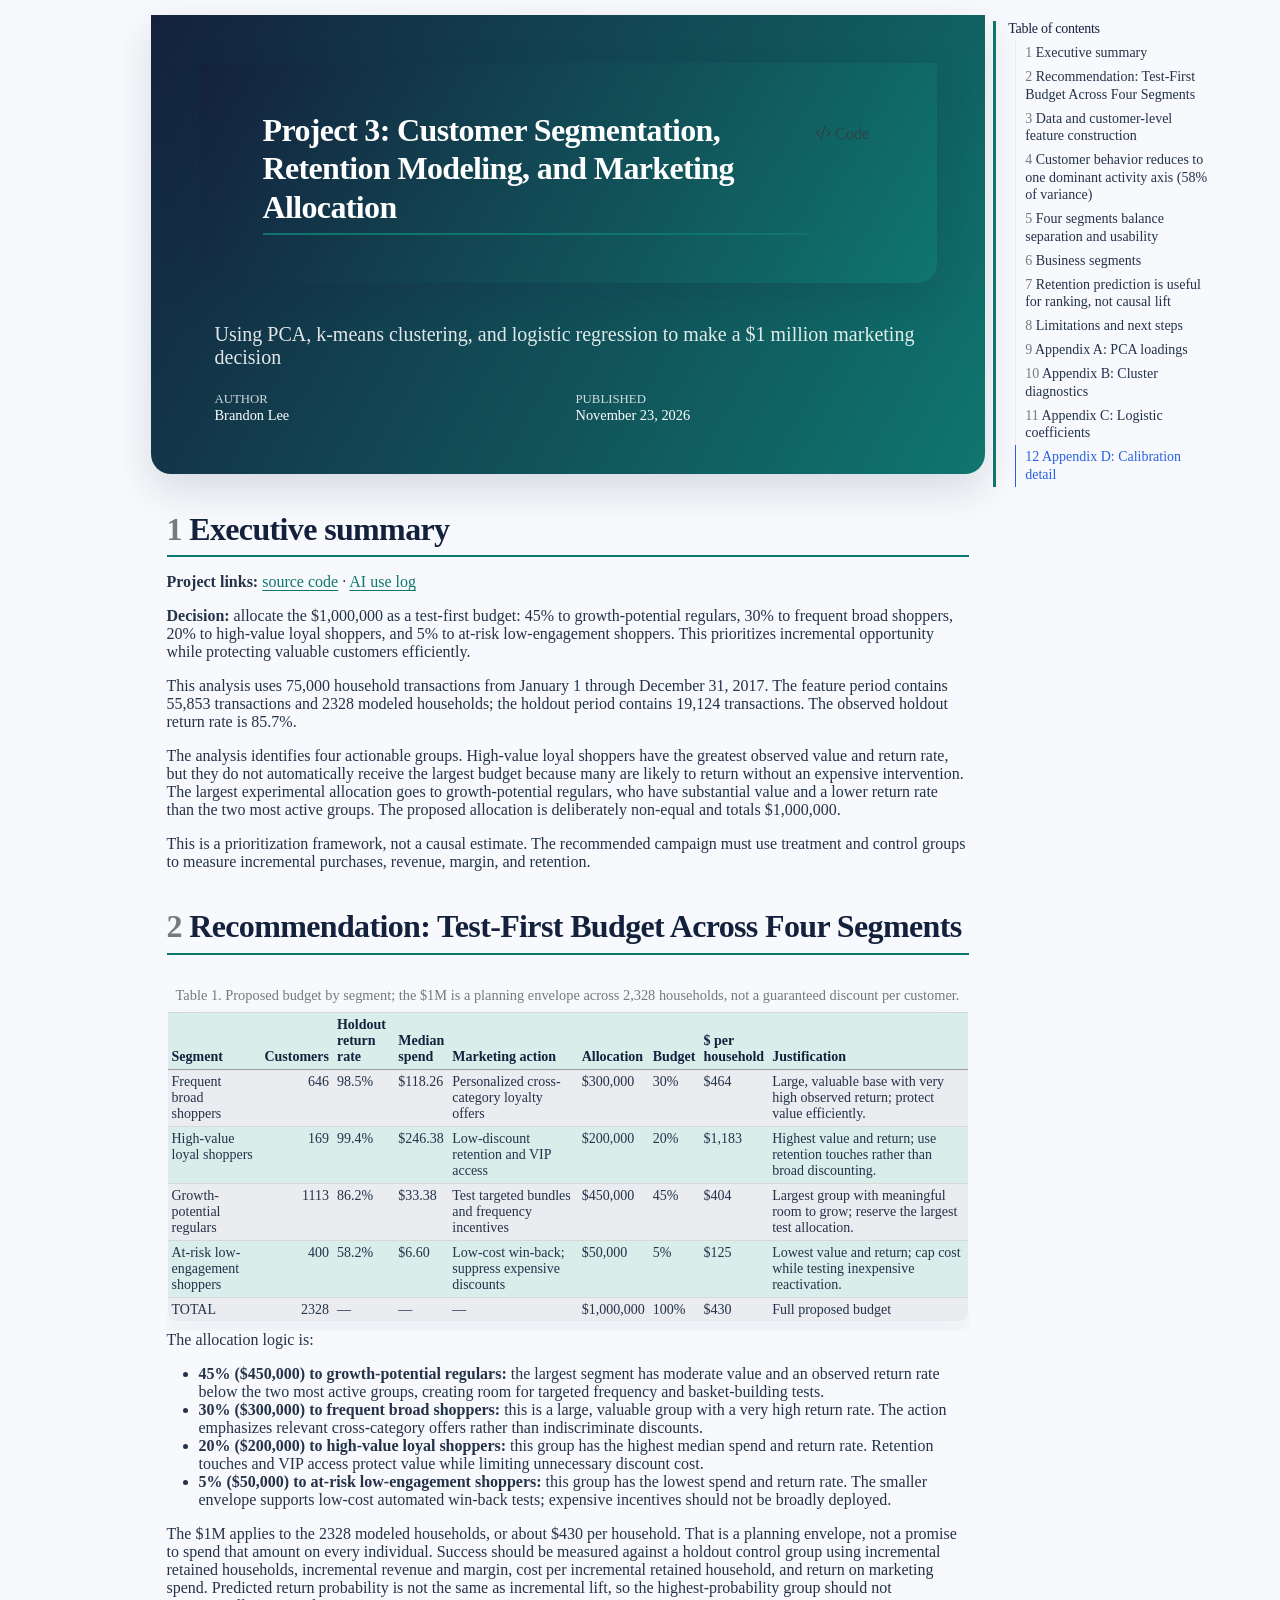
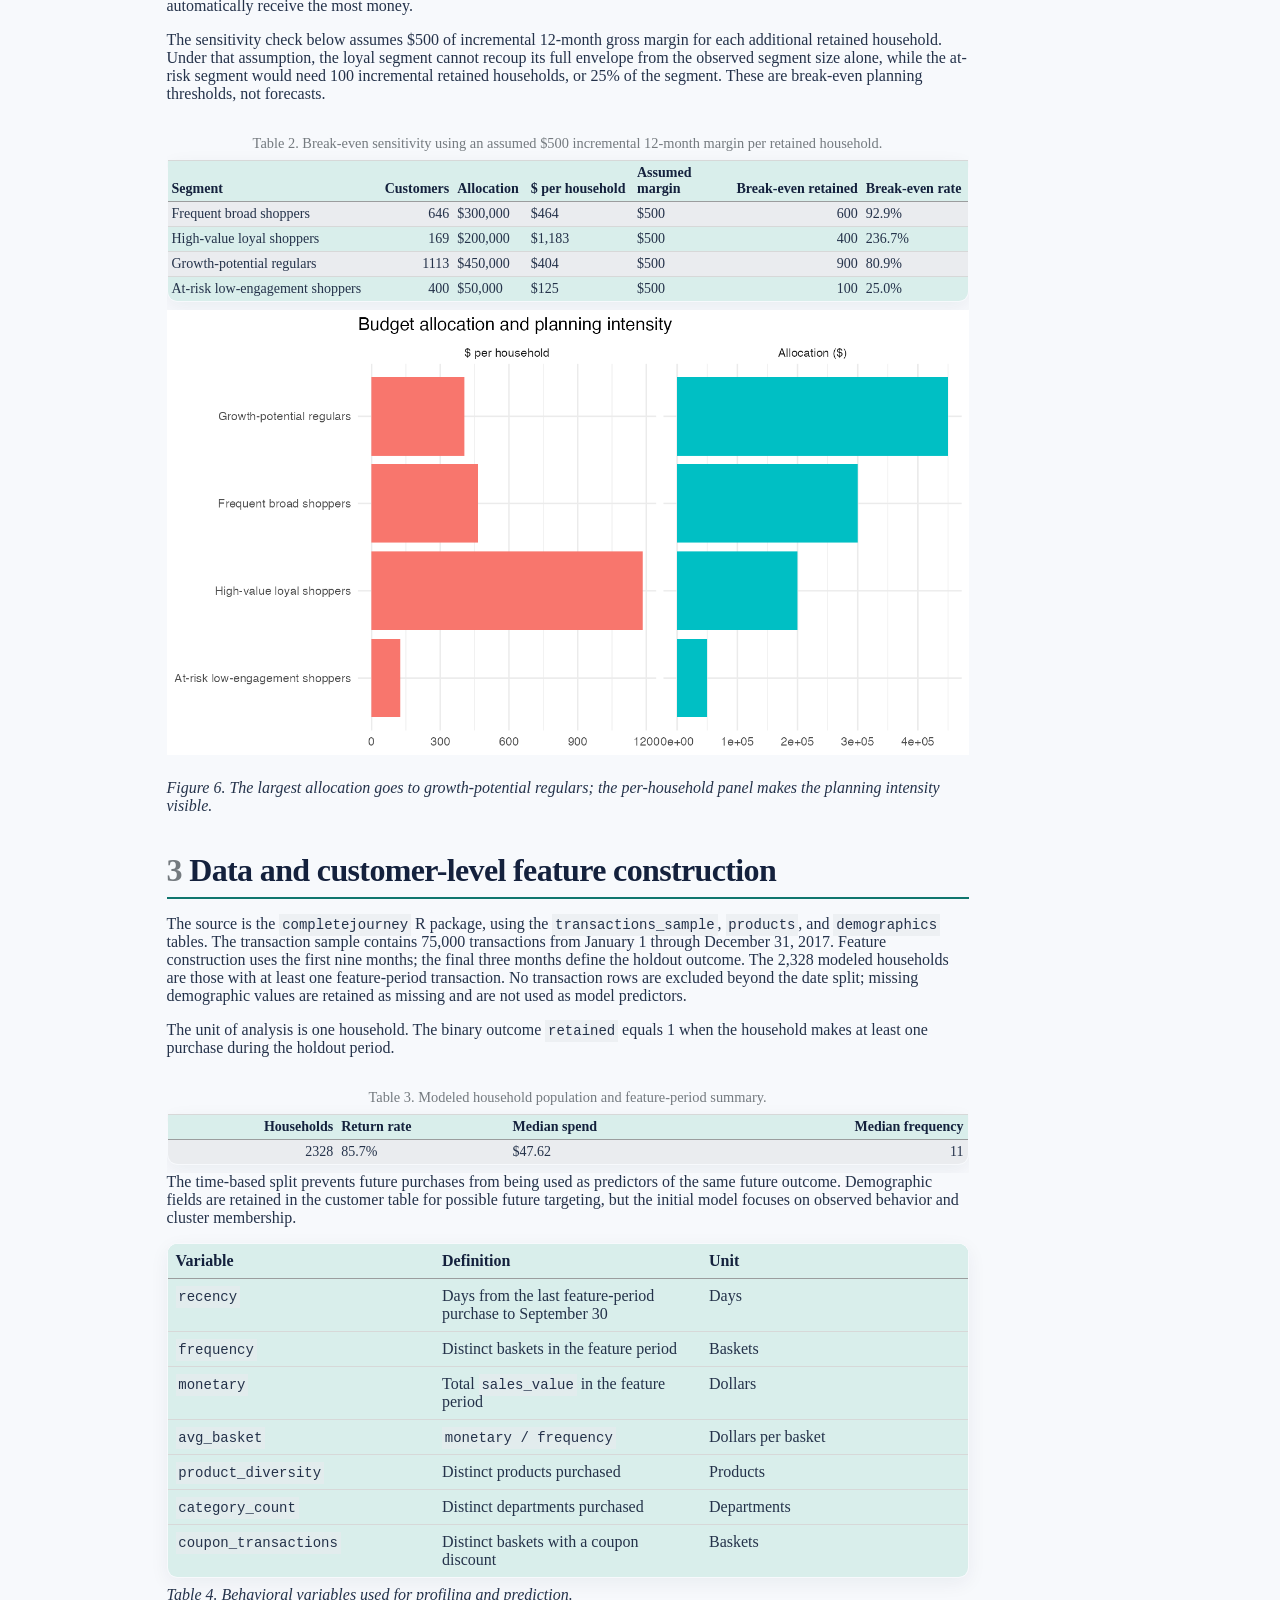
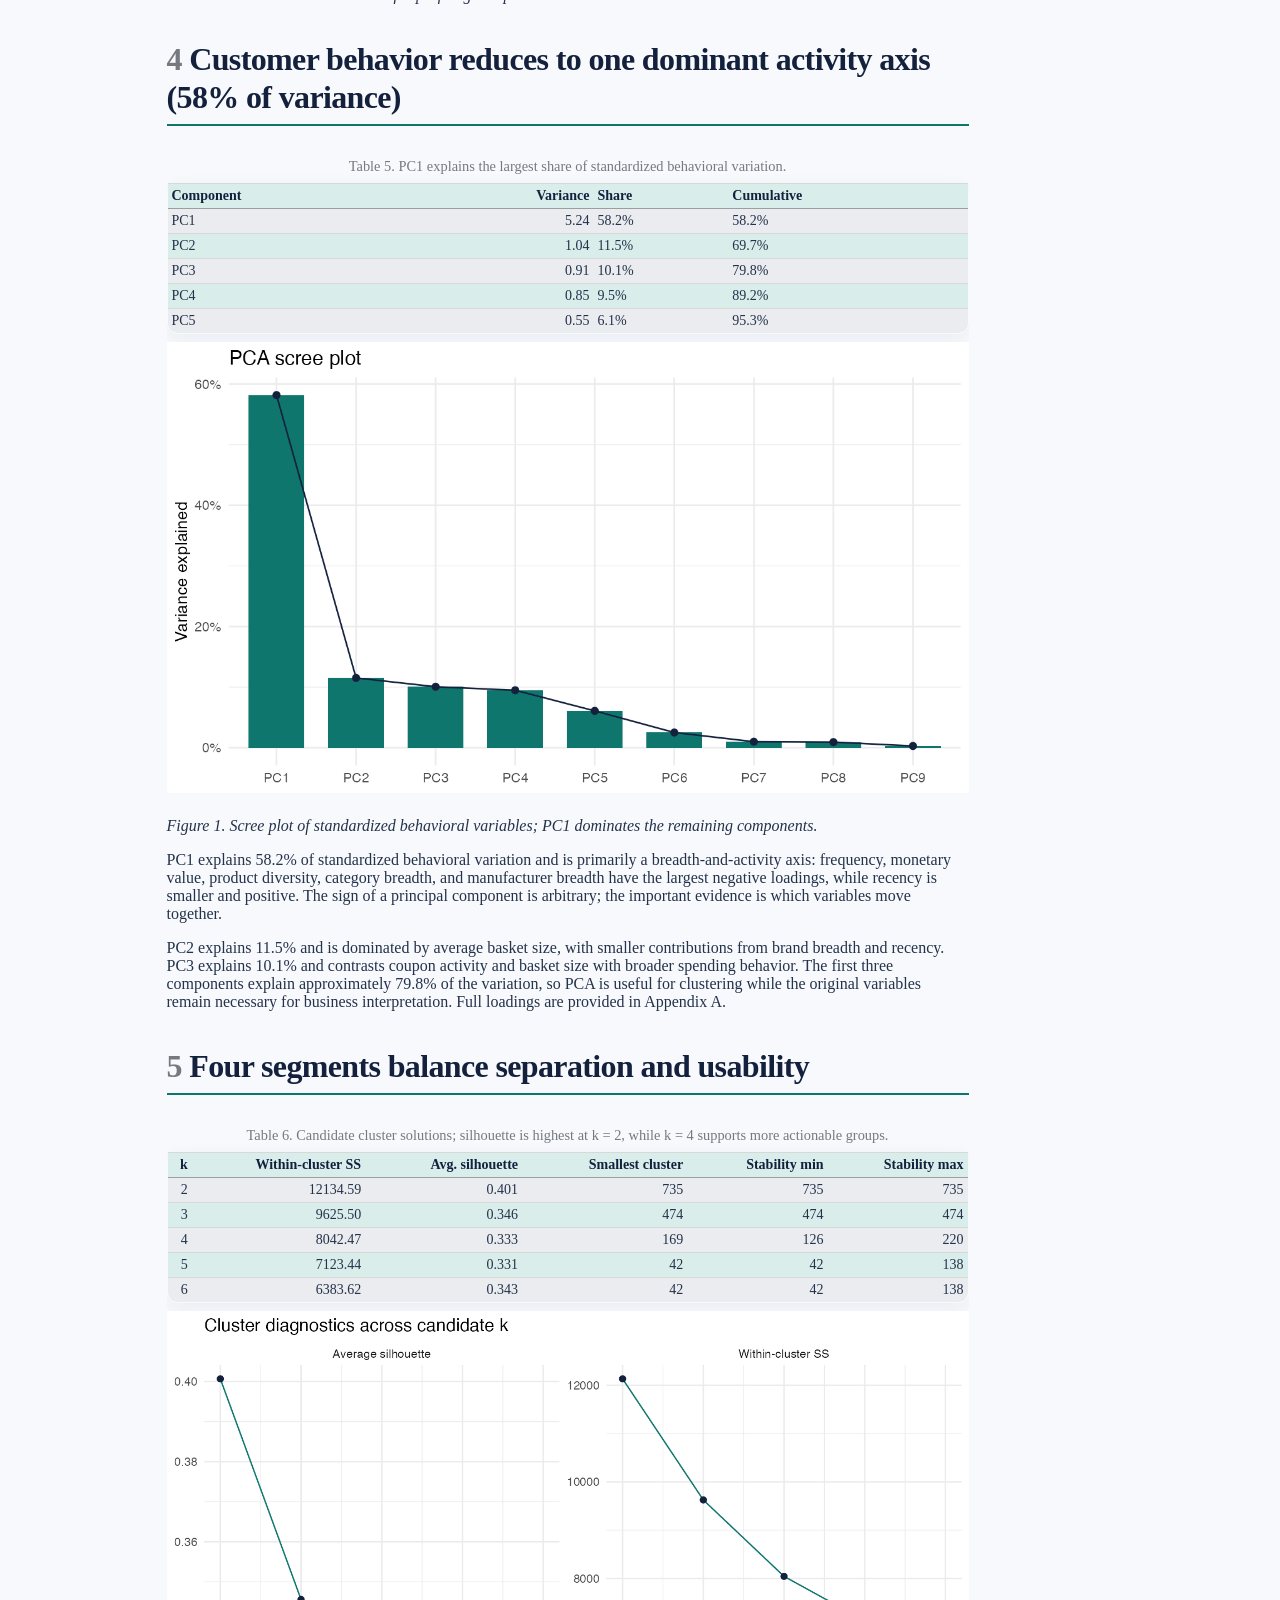
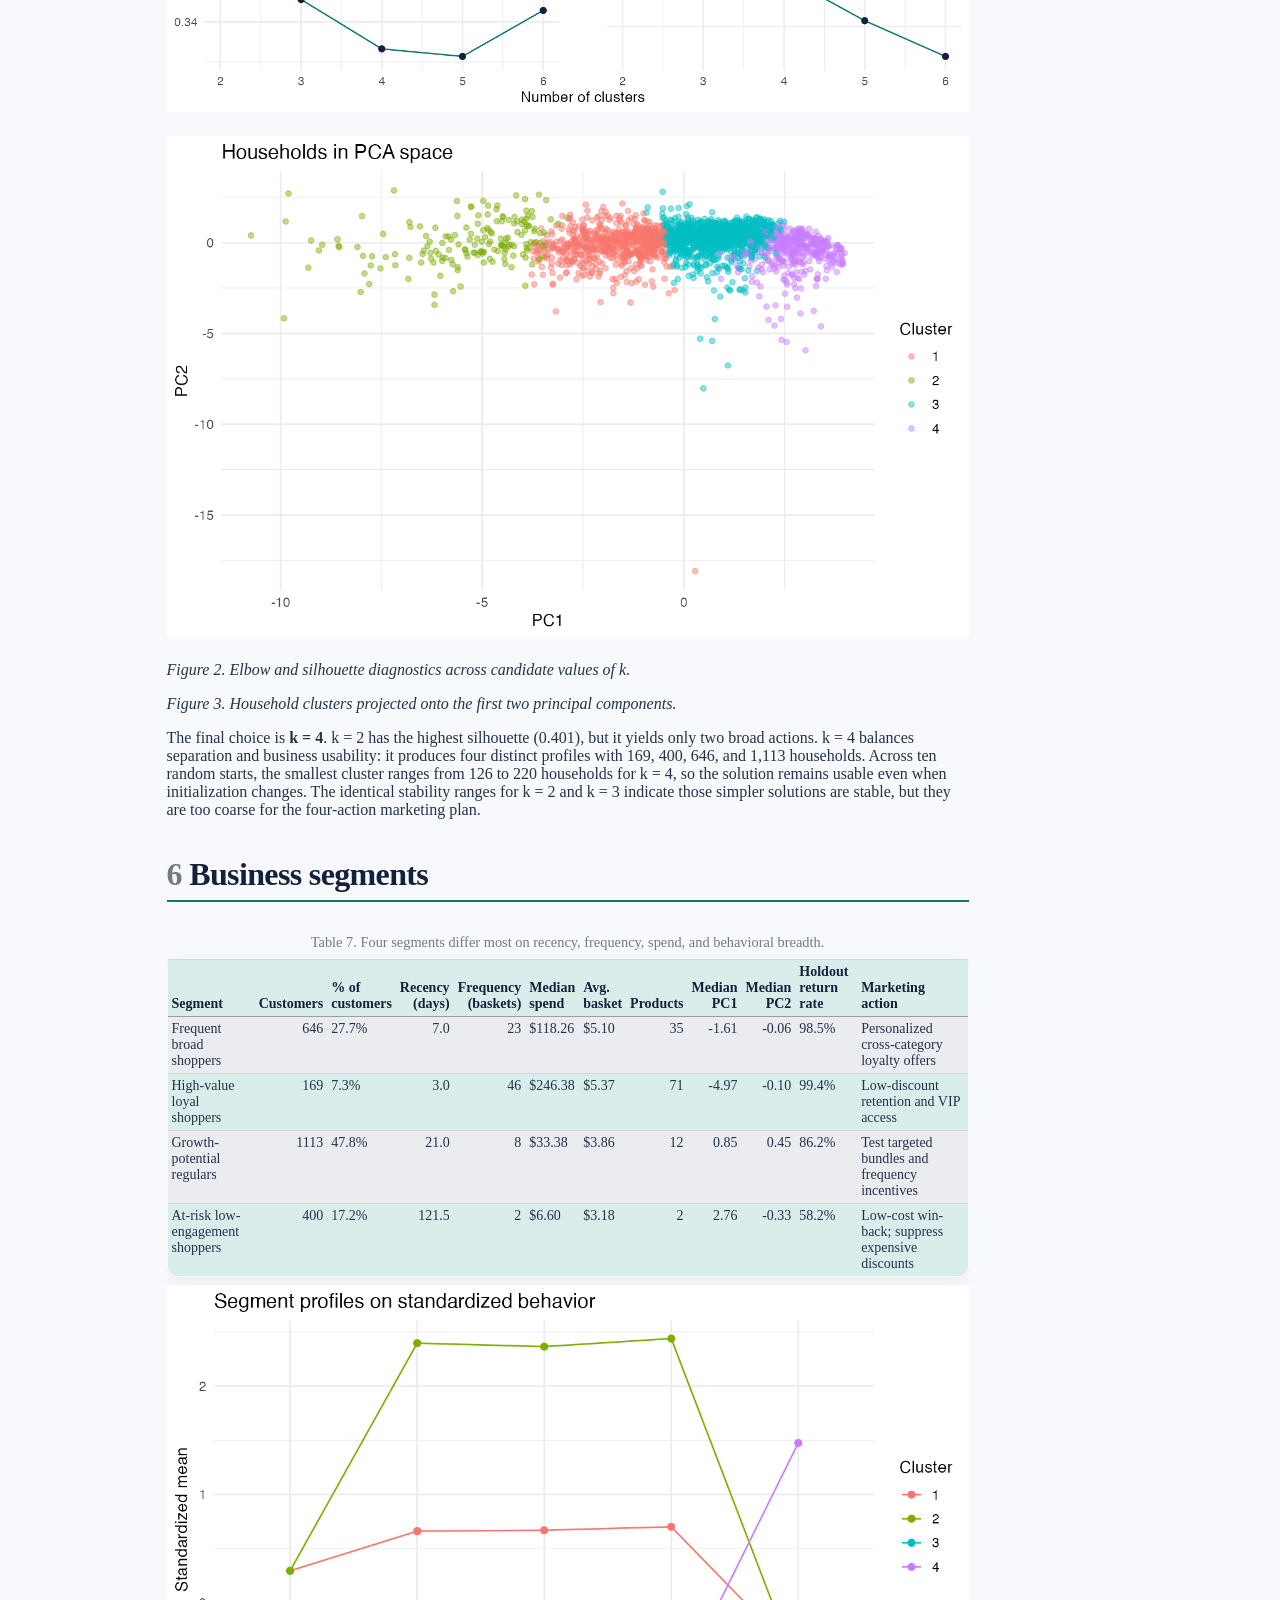
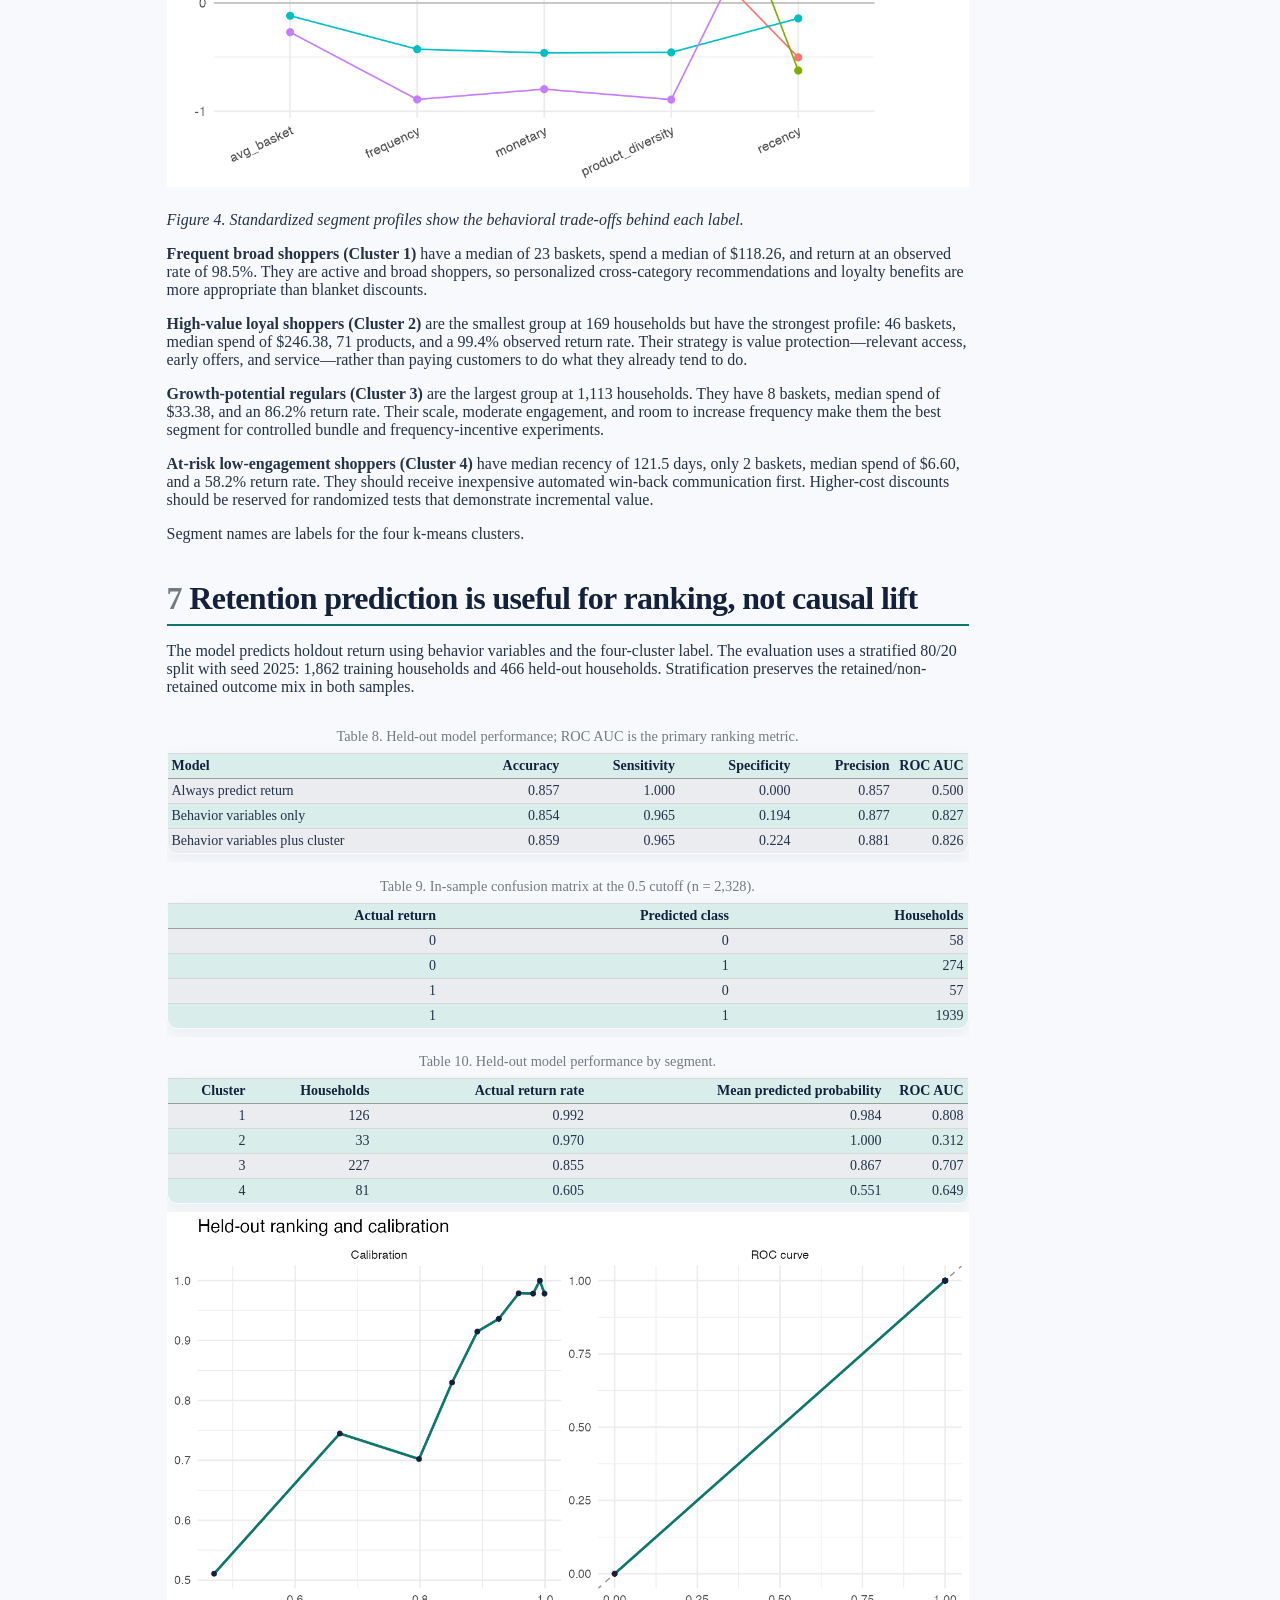
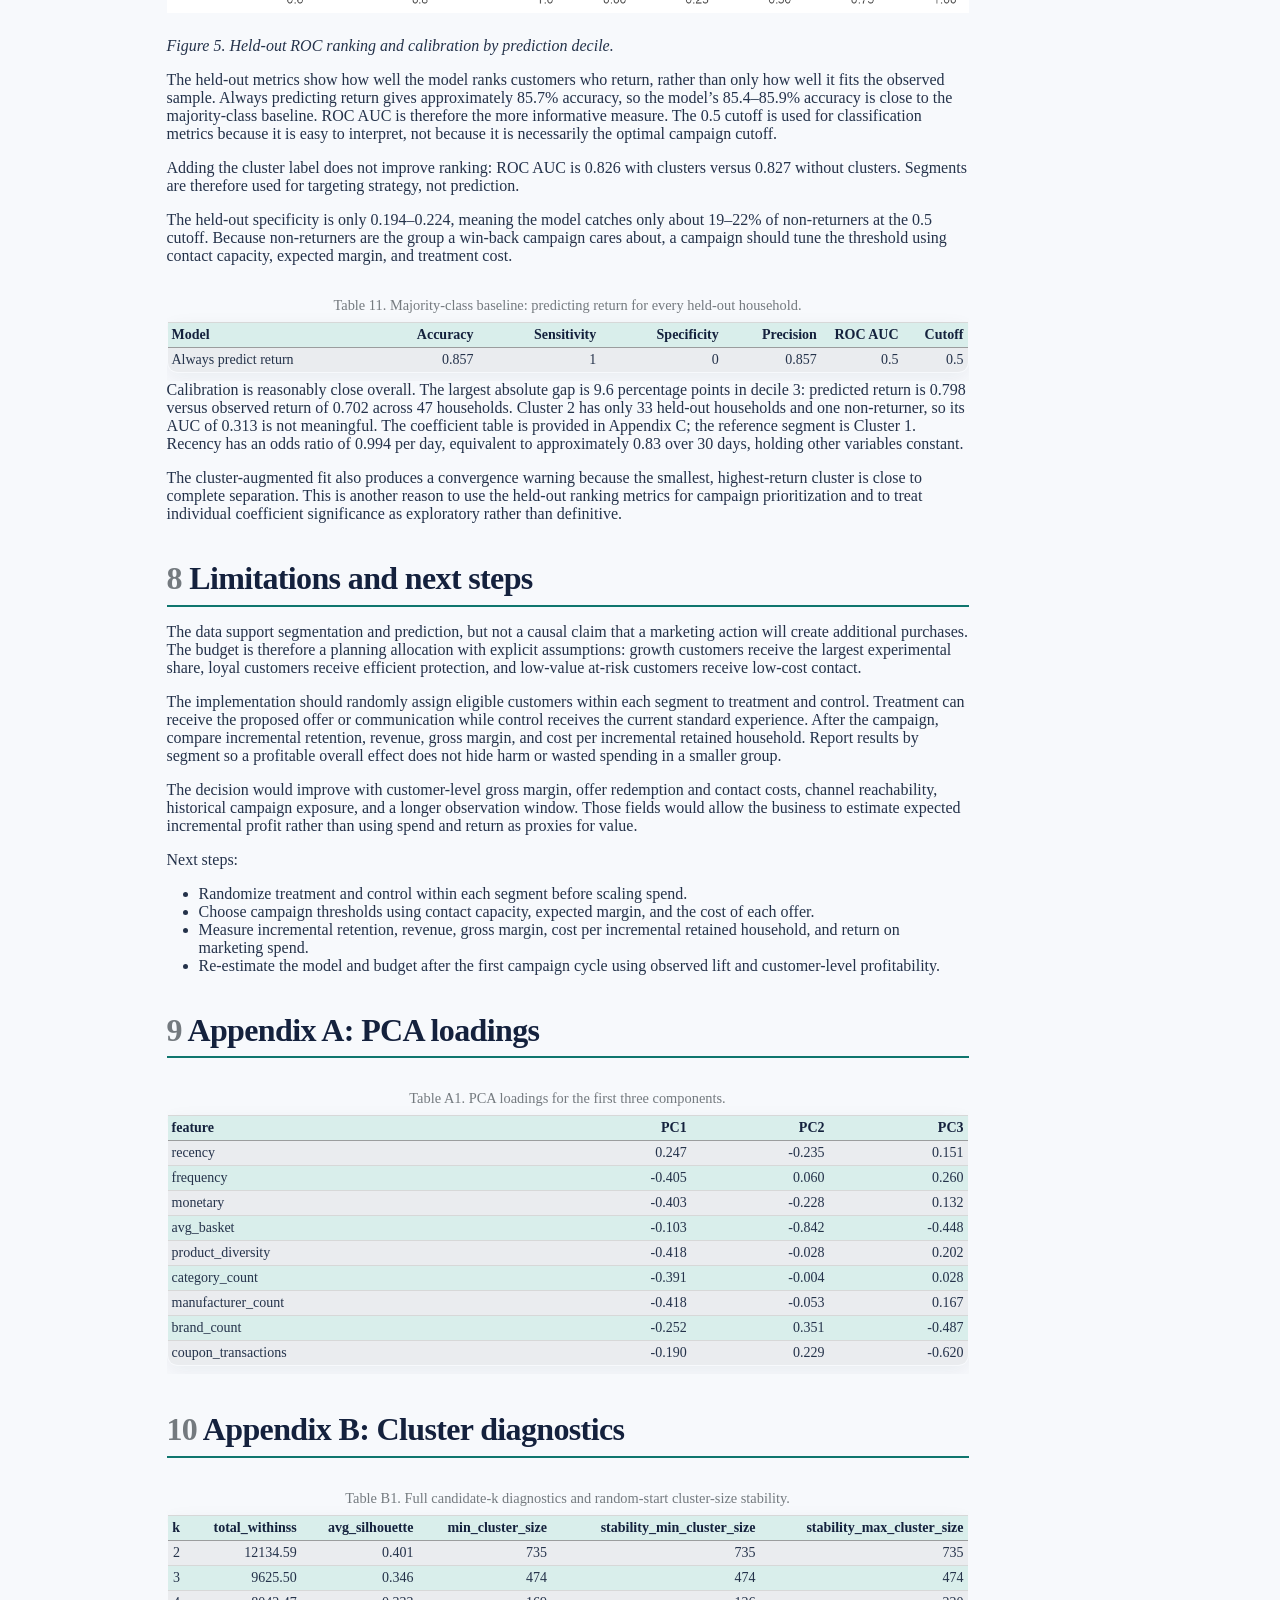
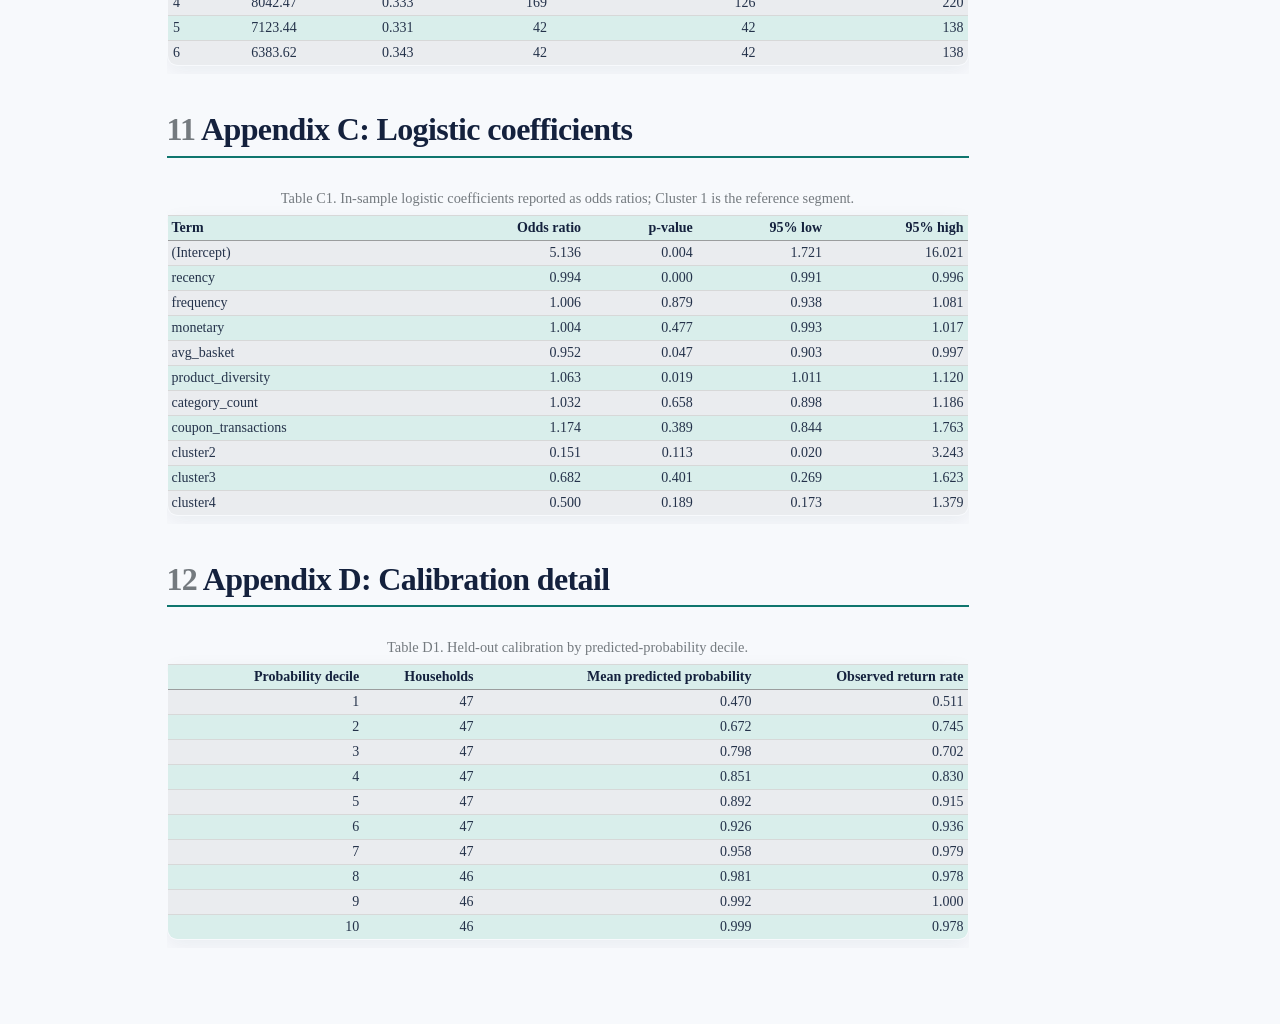
==== docs/index.html @ d33b6d5a "Strengthen report evidence and presentation" ====
<!DOCTYPE html>
<html xmlns="http://www.w3.org/1999/xhtml" lang="en" xml:lang="en"><head>

<meta charset="utf-8">
<meta name="generator" content="quarto-1.10.18">

<meta name="viewport" content="width=device-width, initial-scale=1.0, user-scalable=yes">

<meta name="author" content="Brandon Lee">
<meta name="dcterms.date" content="2026-11-23">

<title>Project 3: Customer Segmentation, Retention Modeling, and Marketing Allocation</title>
<style>

span.smallcaps{font-variant: small-caps;}
div.columns{display: flex; gap: 1.5em;}
div.column{flex: auto;}
@media screen {
div.columns{gap: min(4vw, 1.5em);}
div.column{overflow-x: auto;}
}
div.hanging-indent{margin-left: 1.5em; text-indent: -1.5em;}
ul.task-list{list-style: none;}
ul.task-list li input[type="checkbox"] {
width: 0.8em;
margin: 0 0.8em 0.2em -1em;  vertical-align: middle;
}

html { -webkit-text-size-adjust: 100%; }
pre > code.sourceCode { white-space: pre; position: relative; }
pre > code.sourceCode > span { display: inline-block; line-height: 1.25; }
pre > code.sourceCode > span:empty { height: 1.2em; }
.sourceCode { overflow: visible; }
code.sourceCode > span { color: inherit; text-decoration: inherit; }
div.sourceCode { margin: 1em 0; }
pre.sourceCode { margin: 0; }
@media screen {
div.sourceCode { overflow: auto; }
}
@media print {
pre > code.sourceCode { white-space: pre-wrap; }
pre > code.sourceCode > span { text-indent: -5em; padding-left: 5em; }
}
pre.numberSource code
{ counter-reset: source-line 0; }
pre.numberSource code > span
{ position: relative; left: -4em; counter-increment: source-line; }
pre.numberSource code > span > a:first-child::before
{ content: counter(source-line);
position: relative; left: -1em; text-align: right; vertical-align: baseline;
border: none; display: inline-block;
-webkit-touch-callout: none; -webkit-user-select: none;
-khtml-user-select: none; -moz-user-select: none;
-ms-user-select: none; user-select: none;
padding: 0 4px; width: 4em;
}
pre.numberSource { margin-left: 3em; padding-left: 4px; }
div.sourceCode
{ }
@media screen {
pre > code.sourceCode > span > a:first-child::before { text-decoration: underline; }
}
</style>


<script>/*!
 * clipboard.js v2.0.11
 * https://clipboardjs.com/
 *
 * Licensed MIT © Zeno Rocha
 */
!function(t,e){"object"==typeof exports&&"object"==typeof module?module.exports=e():"function"==typeof define&&define.amd?define([],e):"object"==typeof exports?exports.ClipboardJS=e():t.ClipboardJS=e()}(this,function(){return n={686:function(t,e,n){"use strict";n.d(e,{default:function(){return b}});var e=n(279),i=n.n(e),e=n(370),u=n.n(e),e=n(817),r=n.n(e);function c(t){try{return document.execCommand(t)}catch(t){return}}var a=function(t){t=r()(t);return c("cut"),t};function o(t,e){var n,o,t=(n=t,o="rtl"===document.documentElement.getAttribute("dir"),(t=document.createElement("textarea")).style.fontSize="12pt",t.style.border="0",t.style.padding="0",t.style.margin="0",t.style.position="absolute",t.style[o?"right":"left"]="-9999px",o=window.pageYOffset||document.documentElement.scrollTop,t.style.top="".concat(o,"px"),t.setAttribute("readonly",""),t.value=n,t);return e.container.appendChild(t),e=r()(t),c("copy"),t.remove(),e}var f=function(t){var e=1<arguments.length&&void 0!==arguments[1]?arguments[1]:{container:document.body},n="";return"string"==typeof t?n=o(t,e):t instanceof HTMLInputElement&&!["text","search","url","tel","password"].includes(null==t?void 0:t.type)?n=o(t.value,e):(n=r()(t),c("copy")),n};function l(t){return(l="function"==typeof Symbol&&"symbol"==typeof Symbol.iterator?function(t){return typeof t}:function(t){return t&&"function"==typeof Symbol&&t.constructor===Symbol&&t!==Symbol.prototype?"symbol":typeof t})(t)}var s=function(){var t=0<arguments.length&&void 0!==arguments[0]?arguments[0]:{},e=t.action,n=void 0===e?"copy":e,o=t.container,e=t.target,t=t.text;if("copy"!==n&&"cut"!==n)throw new Error('Invalid "action" value, use either "copy" or "cut"');if(void 0!==e){if(!e||"object"!==l(e)||1!==e.nodeType)throw new Error('Invalid "target" value, use a valid Element');if("copy"===n&&e.hasAttribute("disabled"))throw new Error('Invalid "target" attribute. Please use "readonly" instead of "disabled" attribute');if("cut"===n&&(e.hasAttribute("readonly")||e.hasAttribute("disabled")))throw new Error('Invalid "target" attribute. You can\'t cut text from elements with "readonly" or "disabled" attributes')}return t?f(t,{container:o}):e?"cut"===n?a(e):f(e,{container:o}):void 0};function p(t){return(p="function"==typeof Symbol&&"symbol"==typeof Symbol.iterator?function(t){return typeof t}:function(t){return t&&"function"==typeof Symbol&&t.constructor===Symbol&&t!==Symbol.prototype?"symbol":typeof t})(t)}function d(t,e){for(var n=0;n<e.length;n++){var o=e[n];o.enumerable=o.enumerable||!1,o.configurable=!0,"value"in o&&(o.writable=!0),Object.defineProperty(t,o.key,o)}}function y(t,e){return(y=Object.setPrototypeOf||function(t,e){return t.__proto__=e,t})(t,e)}function h(n){var o=function(){if("undefined"==typeof Reflect||!Reflect.construct)return!1;if(Reflect.construct.sham)return!1;if("function"==typeof Proxy)return!0;try{return Date.prototype.toString.call(Reflect.construct(Date,[],function(){})),!0}catch(t){return!1}}();return function(){var t,e=v(n);return t=o?(t=v(this).constructor,Reflect.construct(e,arguments,t)):e.apply(this,arguments),e=this,!(t=t)||"object"!==p(t)&&"function"!=typeof t?function(t){if(void 0!==t)return t;throw new ReferenceError("this hasn't been initialised - super() hasn't been called")}(e):t}}function v(t){return(v=Object.setPrototypeOf?Object.getPrototypeOf:function(t){return t.__proto__||Object.getPrototypeOf(t)})(t)}function m(t,e){t="data-clipboard-".concat(t);if(e.hasAttribute(t))return e.getAttribute(t)}var b=function(){!function(t,e){if("function"!=typeof e&&null!==e)throw new TypeError("Super expression must either be null or a function");t.prototype=Object.create(e&&e.prototype,{constructor:{value:t,writable:!0,configurable:!0}}),e&&y(t,e)}(r,i());var t,e,n,o=h(r);function r(t,e){var n;return function(t){if(!(t instanceof r))throw new TypeError("Cannot call a class as a function")}(this),(n=o.call(this)).resolveOptions(e),n.listenClick(t),n}return t=r,n=[{key:"copy",value:function(t){var e=1<arguments.length&&void 0!==arguments[1]?arguments[1]:{container:document.body};return f(t,e)}},{key:"cut",value:function(t){return a(t)}},{key:"isSupported",value:function(){var t=0<arguments.length&&void 0!==arguments[0]?arguments[0]:["copy","cut"],t="string"==typeof t?[t]:t,e=!!document.queryCommandSupported;return t.forEach(function(t){e=e&&!!document.queryCommandSupported(t)}),e}}],(e=[{key:"resolveOptions",value:function(){var t=0<arguments.length&&void 0!==arguments[0]?arguments[0]:{};this.action="function"==typeof t.action?t.action:this.defaultAction,this.target="function"==typeof t.target?t.target:this.defaultTarget,this.text="function"==typeof t.text?t.text:this.defaultText,this.container="object"===p(t.container)?t.container:document.body}},{key:"listenClick",value:function(t){var e=this;this.listener=u()(t,"click",function(t){return e.onClick(t)})}},{key:"onClick",value:function(t){var e=t.delegateTarget||t.currentTarget,n=this.action(e)||"copy",t=s({action:n,container:this.container,target:this.target(e),text:this.text(e)});this.emit(t?"success":"error",{action:n,text:t,trigger:e,clearSelection:function(){e&&e.focus(),window.getSelection().removeAllRanges()}})}},{key:"defaultAction",value:function(t){return m("action",t)}},{key:"defaultTarget",value:function(t){t=m("target",t);if(t)return document.querySelector(t)}},{key:"defaultText",value:function(t){return m("text",t)}},{key:"destroy",value:function(){this.listener.destroy()}}])&&d(t.prototype,e),n&&d(t,n),r}()},828:function(t){var e;"undefined"==typeof Element||Element.prototype.matches||((e=Element.prototype).matches=e.matchesSelector||e.mozMatchesSelector||e.msMatchesSelector||e.oMatchesSelector||e.webkitMatchesSelector),t.exports=function(t,e){for(;t&&9!==t.nodeType;){if("function"==typeof t.matches&&t.matches(e))return t;t=t.parentNode}}},438:function(t,e,n){var u=n(828);function i(t,e,n,o,r){var i=function(e,n,t,o){return function(t){t.delegateTarget=u(t.target,n),t.delegateTarget&&o.call(e,t)}}.apply(this,arguments);return t.addEventListener(n,i,r),{destroy:function(){t.removeEventListener(n,i,r)}}}t.exports=function(t,e,n,o,r){return"function"==typeof t.addEventListener?i.apply(null,arguments):"function"==typeof n?i.bind(null,document).apply(null,arguments):("string"==typeof t&&(t=document.querySelectorAll(t)),Array.prototype.map.call(t,function(t){return i(t,e,n,o,r)}))}},879:function(t,n){n.node=function(t){return void 0!==t&&t instanceof HTMLElement&&1===t.nodeType},n.nodeList=function(t){var e=Object.prototype.toString.call(t);return void 0!==t&&("[object NodeList]"===e||"[object HTMLCollection]"===e)&&"length"in t&&(0===t.length||n.node(t[0]))},n.string=function(t){return"string"==typeof t||t instanceof String},n.fn=function(t){return"[object Function]"===Object.prototype.toString.call(t)}},370:function(t,e,n){var f=n(879),l=n(438);t.exports=function(t,e,n){if(!t&&!e&&!n)throw new Error("Missing required arguments");if(!f.string(e))throw new TypeError("Second argument must be a String");if(!f.fn(n))throw new TypeError("Third argument must be a Function");if(f.node(t))return c=e,a=n,(u=t).addEventListener(c,a),{destroy:function(){u.removeEventListener(c,a)}};if(f.nodeList(t))return o=t,r=e,i=n,Array.prototype.forEach.call(o,function(t){t.addEventListener(r,i)}),{destroy:function(){Array.prototype.forEach.call(o,function(t){t.removeEventListener(r,i)})}};if(f.string(t))return t=t,e=e,n=n,l(document.body,t,e,n);throw new TypeError("First argument must be a String, HTMLElement, HTMLCollection, or NodeList");var o,r,i,u,c,a}},817:function(t){t.exports=function(t){var e,n="SELECT"===t.nodeName?(t.focus(),t.value):"INPUT"===t.nodeName||"TEXTAREA"===t.nodeName?((e=t.hasAttribute("readonly"))||t.setAttribute("readonly",""),t.select(),t.setSelectionRange(0,t.value.length),e||t.removeAttribute("readonly"),t.value):(t.hasAttribute("contenteditable")&&t.focus(),n=window.getSelection(),(e=document.createRange()).selectNodeContents(t),n.removeAllRanges(),n.addRange(e),n.toString());return n}},279:function(t){function e(){}e.prototype={on:function(t,e,n){var o=this.e||(this.e={});return(o[t]||(o[t]=[])).push({fn:e,ctx:n}),this},once:function(t,e,n){var o=this;function r(){o.off(t,r),e.apply(n,arguments)}return r._=e,this.on(t,r,n)},emit:function(t){for(var e=[].slice.call(arguments,1),n=((this.e||(this.e={}))[t]||[]).slice(),o=0,r=n.length;o<r;o++)n[o].fn.apply(n[o].ctx,e);return this},off:function(t,e){var n=this.e||(this.e={}),o=n[t],r=[];if(o&&e)for(var i=0,u=o.length;i<u;i++)o[i].fn!==e&&o[i].fn._!==e&&r.push(o[i]);return r.length?n[t]=r:delete n[t],this}},t.exports=e,t.exports.TinyEmitter=e}},r={},o.n=function(t){var e=t&&t.__esModule?function(){return t.default}:function(){return t};return o.d(e,{a:e}),e},o.d=function(t,e){for(var n in e)o.o(e,n)&&!o.o(t,n)&&Object.defineProperty(t,n,{enumerable:!0,get:e[n]})},o.o=function(t,e){return Object.prototype.hasOwnProperty.call(t,e)},o(686).default;function o(t){if(r[t])return r[t].exports;var e=r[t]={exports:{}};return n[t](e,e.exports,o),e.exports}var n,r});</script>
<script src="[data-uri]" type="module"></script>
<script src="[data-uri]" type="module"></script>
<script>/**
 * @popperjs/core v2.11.7 - MIT License
 */

!function(e,t){"object"==typeof exports&&"undefined"!=typeof module?t(exports):"function"==typeof define&&define.amd?define(["exports"],t):t((e="undefined"!=typeof globalThis?globalThis:e||self).Popper={})}(this,(function(e){"use strict";function t(e){if(null==e)return window;if("[object Window]"!==e.toString()){var t=e.ownerDocument;return t&&t.defaultView||window}return e}function n(e){return e instanceof t(e).Element||e instanceof Element}function r(e){return e instanceof t(e).HTMLElement||e instanceof HTMLElement}function o(e){return"undefined"!=typeof ShadowRoot&&(e instanceof t(e).ShadowRoot||e instanceof ShadowRoot)}var i=Math.max,a=Math.min,s=Math.round;function f(){var e=navigator.userAgentData;return null!=e&&e.brands&&Array.isArray(e.brands)?e.brands.map((function(e){return e.brand+"/"+e.version})).join(" "):navigator.userAgent}function c(){return!/^((?!chrome|android).)*safari/i.test(f())}function p(e,o,i){void 0===o&&(o=!1),void 0===i&&(i=!1);var a=e.getBoundingClientRect(),f=1,p=1;o&&r(e)&&(f=e.offsetWidth>0&&s(a.width)/e.offsetWidth||1,p=e.offsetHeight>0&&s(a.height)/e.offsetHeight||1);var u=(n(e)?t(e):window).visualViewport,l=!c()&&i,d=(a.left+(l&&u?u.offsetLeft:0))/f,h=(a.top+(l&&u?u.offsetTop:0))/p,m=a.width/f,v=a.height/p;return{width:m,height:v,top:h,right:d+m,bottom:h+v,left:d,x:d,y:h}}function u(e){var n=t(e);return{scrollLeft:n.pageXOffset,scrollTop:n.pageYOffset}}function l(e){return e?(e.nodeName||"").toLowerCase():null}function d(e){return((n(e)?e.ownerDocument:e.document)||window.document).documentElement}function h(e){return p(d(e)).left+u(e).scrollLeft}function m(e){return t(e).getComputedStyle(e)}function v(e){var t=m(e),n=t.overflow,r=t.overflowX,o=t.overflowY;return/auto|scroll|overlay|hidden/.test(n+o+r)}function y(e,n,o){void 0===o&&(o=!1);var i,a,f=r(n),c=r(n)&&function(e){var t=e.getBoundingClientRect(),n=s(t.width)/e.offsetWidth||1,r=s(t.height)/e.offsetHeight||1;return 1!==n||1!==r}(n),m=d(n),y=p(e,c,o),g={scrollLeft:0,scrollTop:0},b={x:0,y:0};return(f||!f&&!o)&&(("body"!==l(n)||v(m))&&(g=(i=n)!==t(i)&&r(i)?{scrollLeft:(a=i).scrollLeft,scrollTop:a.scrollTop}:u(i)),r(n)?((b=p(n,!0)).x+=n.clientLeft,b.y+=n.clientTop):m&&(b.x=h(m))),{x:y.left+g.scrollLeft-b.x,y:y.top+g.scrollTop-b.y,width:y.width,height:y.height}}function g(e){var t=p(e),n=e.offsetWidth,r=e.offsetHeight;return Math.abs(t.width-n)<=1&&(n=t.width),Math.abs(t.height-r)<=1&&(r=t.height),{x:e.offsetLeft,y:e.offsetTop,width:n,height:r}}function b(e){return"html"===l(e)?e:e.assignedSlot||e.parentNode||(o(e)?e.host:null)||d(e)}function x(e){return["html","body","#document"].indexOf(l(e))>=0?e.ownerDocument.body:r(e)&&v(e)?e:x(b(e))}function w(e,n){var r;void 0===n&&(n=[]);var o=x(e),i=o===(null==(r=e.ownerDocument)?void 0:r.body),a=t(o),s=i?[a].concat(a.visualViewport||[],v(o)?o:[]):o,f=n.concat(s);return i?f:f.concat(w(b(s)))}function O(e){return["table","td","th"].indexOf(l(e))>=0}function j(e){return r(e)&&"fixed"!==m(e).position?e.offsetParent:null}function E(e){for(var n=t(e),i=j(e);i&&O(i)&&"static"===m(i).position;)i=j(i);return i&&("html"===l(i)||"body"===l(i)&&"static"===m(i).position)?n:i||function(e){var t=/firefox/i.test(f());if(/Trident/i.test(f())&&r(e)&&"fixed"===m(e).position)return null;var n=b(e);for(o(n)&&(n=n.host);r(n)&&["html","body"].indexOf(l(n))<0;){var i=m(n);if("none"!==i.transform||"none"!==i.perspective||"paint"===i.contain||-1!==["transform","perspective"].indexOf(i.willChange)||t&&"filter"===i.willChange||t&&i.filter&&"none"!==i.filter)return n;n=n.parentNode}return null}(e)||n}var D="top",A="bottom",L="right",P="left",M="auto",k=[D,A,L,P],W="start",B="end",H="viewport",T="popper",R=k.reduce((function(e,t){return e.concat([t+"-"+W,t+"-"+B])}),[]),S=[].concat(k,[M]).reduce((function(e,t){return e.concat([t,t+"-"+W,t+"-"+B])}),[]),V=["beforeRead","read","afterRead","beforeMain","main","afterMain","beforeWrite","write","afterWrite"];function q(e){var t=new Map,n=new Set,r=[];function o(e){n.add(e.name),[].concat(e.requires||[],e.requiresIfExists||[]).forEach((function(e){if(!n.has(e)){var r=t.get(e);r&&o(r)}})),r.push(e)}return e.forEach((function(e){t.set(e.name,e)})),e.forEach((function(e){n.has(e.name)||o(e)})),r}function C(e){return e.split("-")[0]}function N(e,t){var n=t.getRootNode&&t.getRootNode();if(e.contains(t))return!0;if(n&&o(n)){var r=t;do{if(r&&e.isSameNode(r))return!0;r=r.parentNode||r.host}while(r)}return!1}function I(e){return Object.assign({},e,{left:e.x,top:e.y,right:e.x+e.width,bottom:e.y+e.height})}function _(e,r,o){return r===H?I(function(e,n){var r=t(e),o=d(e),i=r.visualViewport,a=o.clientWidth,s=o.clientHeight,f=0,p=0;if(i){a=i.width,s=i.height;var u=c();(u||!u&&"fixed"===n)&&(f=i.offsetLeft,p=i.offsetTop)}return{width:a,height:s,x:f+h(e),y:p}}(e,o)):n(r)?function(e,t){var n=p(e,!1,"fixed"===t);return n.top=n.top+e.clientTop,n.left=n.left+e.clientLeft,n.bottom=n.top+e.clientHeight,n.right=n.left+e.clientWidth,n.width=e.clientWidth,n.height=e.clientHeight,n.x=n.left,n.y=n.top,n}(r,o):I(function(e){var t,n=d(e),r=u(e),o=null==(t=e.ownerDocument)?void 0:t.body,a=i(n.scrollWidth,n.clientWidth,o?o.scrollWidth:0,o?o.clientWidth:0),s=i(n.scrollHeight,n.clientHeight,o?o.scrollHeight:0,o?o.clientHeight:0),f=-r.scrollLeft+h(e),c=-r.scrollTop;return"rtl"===m(o||n).direction&&(f+=i(n.clientWidth,o?o.clientWidth:0)-a),{width:a,height:s,x:f,y:c}}(d(e)))}function F(e,t,o,s){var f="clippingParents"===t?function(e){var t=w(b(e)),o=["absolute","fixed"].indexOf(m(e).position)>=0&&r(e)?E(e):e;return n(o)?t.filter((function(e){return n(e)&&N(e,o)&&"body"!==l(e)})):[]}(e):[].concat(t),c=[].concat(f,[o]),p=c[0],u=c.reduce((function(t,n){var r=_(e,n,s);return t.top=i(r.top,t.top),t.right=a(r.right,t.right),t.bottom=a(r.bottom,t.bottom),t.left=i(r.left,t.left),t}),_(e,p,s));return u.width=u.right-u.left,u.height=u.bottom-u.top,u.x=u.left,u.y=u.top,u}function U(e){return e.split("-")[1]}function z(e){return["top","bottom"].indexOf(e)>=0?"x":"y"}function X(e){var t,n=e.reference,r=e.element,o=e.placement,i=o?C(o):null,a=o?U(o):null,s=n.x+n.width/2-r.width/2,f=n.y+n.height/2-r.height/2;switch(i){case D:t={x:s,y:n.y-r.height};break;case A:t={x:s,y:n.y+n.height};break;case L:t={x:n.x+n.width,y:f};break;case P:t={x:n.x-r.width,y:f};break;default:t={x:n.x,y:n.y}}var c=i?z(i):null;if(null!=c){var p="y"===c?"height":"width";switch(a){case W:t[c]=t[c]-(n[p]/2-r[p]/2);break;case B:t[c]=t[c]+(n[p]/2-r[p]/2)}}return t}function Y(e){return Object.assign({},{top:0,right:0,bottom:0,left:0},e)}function G(e,t){return t.reduce((function(t,n){return t[n]=e,t}),{})}function J(e,t){void 0===t&&(t={});var r=t,o=r.placement,i=void 0===o?e.placement:o,a=r.strategy,s=void 0===a?e.strategy:a,f=r.boundary,c=void 0===f?"clippingParents":f,u=r.rootBoundary,l=void 0===u?H:u,h=r.elementContext,m=void 0===h?T:h,v=r.altBoundary,y=void 0!==v&&v,g=r.padding,b=void 0===g?0:g,x=Y("number"!=typeof b?b:G(b,k)),w=m===T?"reference":T,O=e.rects.popper,j=e.elements[y?w:m],E=F(n(j)?j:j.contextElement||d(e.elements.popper),c,l,s),P=p(e.elements.reference),M=X({reference:P,element:O,strategy:"absolute",placement:i}),W=I(Object.assign({},O,M)),B=m===T?W:P,R={top:E.top-B.top+x.top,bottom:B.bottom-E.bottom+x.bottom,left:E.left-B.left+x.left,right:B.right-E.right+x.right},S=e.modifiersData.offset;if(m===T&&S){var V=S[i];Object.keys(R).forEach((function(e){var t=[L,A].indexOf(e)>=0?1:-1,n=[D,A].indexOf(e)>=0?"y":"x";R[e]+=V[n]*t}))}return R}var K={placement:"bottom",modifiers:[],strategy:"absolute"};function Q(){for(var e=arguments.length,t=new Array(e),n=0;n<e;n++)t[n]=arguments[n];return!t.some((function(e){return!(e&&"function"==typeof e.getBoundingClientRect)}))}function Z(e){void 0===e&&(e={});var t=e,r=t.defaultModifiers,o=void 0===r?[]:r,i=t.defaultOptions,a=void 0===i?K:i;return function(e,t,r){void 0===r&&(r=a);var i,s,f={placement:"bottom",orderedModifiers:[],options:Object.assign({},K,a),modifiersData:{},elements:{reference:e,popper:t},attributes:{},styles:{}},c=[],p=!1,u={state:f,setOptions:function(r){var i="function"==typeof r?r(f.options):r;l(),f.options=Object.assign({},a,f.options,i),f.scrollParents={reference:n(e)?w(e):e.contextElement?w(e.contextElement):[],popper:w(t)};var s,p,d=function(e){var t=q(e);return V.reduce((function(e,n){return e.concat(t.filter((function(e){return e.phase===n})))}),[])}((s=[].concat(o,f.options.modifiers),p=s.reduce((function(e,t){var n=e[t.name];return e[t.name]=n?Object.assign({},n,t,{options:Object.assign({},n.options,t.options),data:Object.assign({},n.data,t.data)}):t,e}),{}),Object.keys(p).map((function(e){return p[e]}))));return f.orderedModifiers=d.filter((function(e){return e.enabled})),f.orderedModifiers.forEach((function(e){var t=e.name,n=e.options,r=void 0===n?{}:n,o=e.effect;if("function"==typeof o){var i=o({state:f,name:t,instance:u,options:r}),a=function(){};c.push(i||a)}})),u.update()},forceUpdate:function(){if(!p){var e=f.elements,t=e.reference,n=e.popper;if(Q(t,n)){f.rects={reference:y(t,E(n),"fixed"===f.options.strategy),popper:g(n)},f.reset=!1,f.placement=f.options.placement,f.orderedModifiers.forEach((function(e){return f.modifiersData[e.name]=Object.assign({},e.data)}));for(var r=0;r<f.orderedModifiers.length;r++)if(!0!==f.reset){var o=f.orderedModifiers[r],i=o.fn,a=o.options,s=void 0===a?{}:a,c=o.name;"function"==typeof i&&(f=i({state:f,options:s,name:c,instance:u})||f)}else f.reset=!1,r=-1}}},update:(i=function(){return new Promise((function(e){u.forceUpdate(),e(f)}))},function(){return s||(s=new Promise((function(e){Promise.resolve().then((function(){s=void 0,e(i())}))}))),s}),destroy:function(){l(),p=!0}};if(!Q(e,t))return u;function l(){c.forEach((function(e){return e()})),c=[]}return u.setOptions(r).then((function(e){!p&&r.onFirstUpdate&&r.onFirstUpdate(e)})),u}}var $={passive:!0};var ee={name:"eventListeners",enabled:!0,phase:"write",fn:function(){},effect:function(e){var n=e.state,r=e.instance,o=e.options,i=o.scroll,a=void 0===i||i,s=o.resize,f=void 0===s||s,c=t(n.elements.popper),p=[].concat(n.scrollParents.reference,n.scrollParents.popper);return a&&p.forEach((function(e){e.addEventListener("scroll",r.update,$)})),f&&c.addEventListener("resize",r.update,$),function(){a&&p.forEach((function(e){e.removeEventListener("scroll",r.update,$)})),f&&c.removeEventListener("resize",r.update,$)}},data:{}};var te={name:"popperOffsets",enabled:!0,phase:"read",fn:function(e){var t=e.state,n=e.name;t.modifiersData[n]=X({reference:t.rects.reference,element:t.rects.popper,strategy:"absolute",placement:t.placement})},data:{}},ne={top:"auto",right:"auto",bottom:"auto",left:"auto"};function re(e){var n,r=e.popper,o=e.popperRect,i=e.placement,a=e.variation,f=e.offsets,c=e.position,p=e.gpuAcceleration,u=e.adaptive,l=e.roundOffsets,h=e.isFixed,v=f.x,y=void 0===v?0:v,g=f.y,b=void 0===g?0:g,x="function"==typeof l?l({x:y,y:b}):{x:y,y:b};y=x.x,b=x.y;var w=f.hasOwnProperty("x"),O=f.hasOwnProperty("y"),j=P,M=D,k=window;if(u){var W=E(r),H="clientHeight",T="clientWidth";if(W===t(r)&&"static"!==m(W=d(r)).position&&"absolute"===c&&(H="scrollHeight",T="scrollWidth"),W=W,i===D||(i===P||i===L)&&a===B)M=A,b-=(h&&W===k&&k.visualViewport?k.visualViewport.height:W[H])-o.height,b*=p?1:-1;if(i===P||(i===D||i===A)&&a===B)j=L,y-=(h&&W===k&&k.visualViewport?k.visualViewport.width:W[T])-o.width,y*=p?1:-1}var R,S=Object.assign({position:c},u&&ne),V=!0===l?function(e,t){var n=e.x,r=e.y,o=t.devicePixelRatio||1;return{x:s(n*o)/o||0,y:s(r*o)/o||0}}({x:y,y:b},t(r)):{x:y,y:b};return y=V.x,b=V.y,p?Object.assign({},S,((R={})[M]=O?"0":"",R[j]=w?"0":"",R.transform=(k.devicePixelRatio||1)<=1?"translate("+y+"px, "+b+"px)":"translate3d("+y+"px, "+b+"px, 0)",R)):Object.assign({},S,((n={})[M]=O?b+"px":"",n[j]=w?y+"px":"",n.transform="",n))}var oe={name:"computeStyles",enabled:!0,phase:"beforeWrite",fn:function(e){var t=e.state,n=e.options,r=n.gpuAcceleration,o=void 0===r||r,i=n.adaptive,a=void 0===i||i,s=n.roundOffsets,f=void 0===s||s,c={placement:C(t.placement),variation:U(t.placement),popper:t.elements.popper,popperRect:t.rects.popper,gpuAcceleration:o,isFixed:"fixed"===t.options.strategy};null!=t.modifiersData.popperOffsets&&(t.styles.popper=Object.assign({},t.styles.popper,re(Object.assign({},c,{offsets:t.modifiersData.popperOffsets,position:t.options.strategy,adaptive:a,roundOffsets:f})))),null!=t.modifiersData.arrow&&(t.styles.arrow=Object.assign({},t.styles.arrow,re(Object.assign({},c,{offsets:t.modifiersData.arrow,position:"absolute",adaptive:!1,roundOffsets:f})))),t.attributes.popper=Object.assign({},t.attributes.popper,{"data-popper-placement":t.placement})},data:{}};var ie={name:"applyStyles",enabled:!0,phase:"write",fn:function(e){var t=e.state;Object.keys(t.elements).forEach((function(e){var n=t.styles[e]||{},o=t.attributes[e]||{},i=t.elements[e];r(i)&&l(i)&&(Object.assign(i.style,n),Object.keys(o).forEach((function(e){var t=o[e];!1===t?i.removeAttribute(e):i.setAttribute(e,!0===t?"":t)})))}))},effect:function(e){var t=e.state,n={popper:{position:t.options.strategy,left:"0",top:"0",margin:"0"},arrow:{position:"absolute"},reference:{}};return Object.assign(t.elements.popper.style,n.popper),t.styles=n,t.elements.arrow&&Object.assign(t.elements.arrow.style,n.arrow),function(){Object.keys(t.elements).forEach((function(e){var o=t.elements[e],i=t.attributes[e]||{},a=Object.keys(t.styles.hasOwnProperty(e)?t.styles[e]:n[e]).reduce((function(e,t){return e[t]="",e}),{});r(o)&&l(o)&&(Object.assign(o.style,a),Object.keys(i).forEach((function(e){o.removeAttribute(e)})))}))}},requires:["computeStyles"]};var ae={name:"offset",enabled:!0,phase:"main",requires:["popperOffsets"],fn:function(e){var t=e.state,n=e.options,r=e.name,o=n.offset,i=void 0===o?[0,0]:o,a=S.reduce((function(e,n){return e[n]=function(e,t,n){var r=C(e),o=[P,D].indexOf(r)>=0?-1:1,i="function"==typeof n?n(Object.assign({},t,{placement:e})):n,a=i[0],s=i[1];return a=a||0,s=(s||0)*o,[P,L].indexOf(r)>=0?{x:s,y:a}:{x:a,y:s}}(n,t.rects,i),e}),{}),s=a[t.placement],f=s.x,c=s.y;null!=t.modifiersData.popperOffsets&&(t.modifiersData.popperOffsets.x+=f,t.modifiersData.popperOffsets.y+=c),t.modifiersData[r]=a}},se={left:"right",right:"left",bottom:"top",top:"bottom"};function fe(e){return e.replace(/left|right|bottom|top/g,(function(e){return se[e]}))}var ce={start:"end",end:"start"};function pe(e){return e.replace(/start|end/g,(function(e){return ce[e]}))}function ue(e,t){void 0===t&&(t={});var n=t,r=n.placement,o=n.boundary,i=n.rootBoundary,a=n.padding,s=n.flipVariations,f=n.allowedAutoPlacements,c=void 0===f?S:f,p=U(r),u=p?s?R:R.filter((function(e){return U(e)===p})):k,l=u.filter((function(e){return c.indexOf(e)>=0}));0===l.length&&(l=u);var d=l.reduce((function(t,n){return t[n]=J(e,{placement:n,boundary:o,rootBoundary:i,padding:a})[C(n)],t}),{});return Object.keys(d).sort((function(e,t){return d[e]-d[t]}))}var le={name:"flip",enabled:!0,phase:"main",fn:function(e){var t=e.state,n=e.options,r=e.name;if(!t.modifiersData[r]._skip){for(var o=n.mainAxis,i=void 0===o||o,a=n.altAxis,s=void 0===a||a,f=n.fallbackPlacements,c=n.padding,p=n.boundary,u=n.rootBoundary,l=n.altBoundary,d=n.flipVariations,h=void 0===d||d,m=n.allowedAutoPlacements,v=t.options.placement,y=C(v),g=f||(y===v||!h?[fe(v)]:function(e){if(C(e)===M)return[];var t=fe(e);return[pe(e),t,pe(t)]}(v)),b=[v].concat(g).reduce((function(e,n){return e.concat(C(n)===M?ue(t,{placement:n,boundary:p,rootBoundary:u,padding:c,flipVariations:h,allowedAutoPlacements:m}):n)}),[]),x=t.rects.reference,w=t.rects.popper,O=new Map,j=!0,E=b[0],k=0;k<b.length;k++){var B=b[k],H=C(B),T=U(B)===W,R=[D,A].indexOf(H)>=0,S=R?"width":"height",V=J(t,{placement:B,boundary:p,rootBoundary:u,altBoundary:l,padding:c}),q=R?T?L:P:T?A:D;x[S]>w[S]&&(q=fe(q));var N=fe(q),I=[];if(i&&I.push(V[H]<=0),s&&I.push(V[q]<=0,V[N]<=0),I.every((function(e){return e}))){E=B,j=!1;break}O.set(B,I)}if(j)for(var _=function(e){var t=b.find((function(t){var n=O.get(t);if(n)return n.slice(0,e).every((function(e){return e}))}));if(t)return E=t,"break"},F=h?3:1;F>0;F--){if("break"===_(F))break}t.placement!==E&&(t.modifiersData[r]._skip=!0,t.placement=E,t.reset=!0)}},requiresIfExists:["offset"],data:{_skip:!1}};function de(e,t,n){return i(e,a(t,n))}var he={name:"preventOverflow",enabled:!0,phase:"main",fn:function(e){var t=e.state,n=e.options,r=e.name,o=n.mainAxis,s=void 0===o||o,f=n.altAxis,c=void 0!==f&&f,p=n.boundary,u=n.rootBoundary,l=n.altBoundary,d=n.padding,h=n.tether,m=void 0===h||h,v=n.tetherOffset,y=void 0===v?0:v,b=J(t,{boundary:p,rootBoundary:u,padding:d,altBoundary:l}),x=C(t.placement),w=U(t.placement),O=!w,j=z(x),M="x"===j?"y":"x",k=t.modifiersData.popperOffsets,B=t.rects.reference,H=t.rects.popper,T="function"==typeof y?y(Object.assign({},t.rects,{placement:t.placement})):y,R="number"==typeof T?{mainAxis:T,altAxis:T}:Object.assign({mainAxis:0,altAxis:0},T),S=t.modifiersData.offset?t.modifiersData.offset[t.placement]:null,V={x:0,y:0};if(k){if(s){var q,N="y"===j?D:P,I="y"===j?A:L,_="y"===j?"height":"width",F=k[j],X=F+b[N],Y=F-b[I],G=m?-H[_]/2:0,K=w===W?B[_]:H[_],Q=w===W?-H[_]:-B[_],Z=t.elements.arrow,$=m&&Z?g(Z):{width:0,height:0},ee=t.modifiersData["arrow#persistent"]?t.modifiersData["arrow#persistent"].padding:{top:0,right:0,bottom:0,left:0},te=ee[N],ne=ee[I],re=de(0,B[_],$[_]),oe=O?B[_]/2-G-re-te-R.mainAxis:K-re-te-R.mainAxis,ie=O?-B[_]/2+G+re+ne+R.mainAxis:Q+re+ne+R.mainAxis,ae=t.elements.arrow&&E(t.elements.arrow),se=ae?"y"===j?ae.clientTop||0:ae.clientLeft||0:0,fe=null!=(q=null==S?void 0:S[j])?q:0,ce=F+ie-fe,pe=de(m?a(X,F+oe-fe-se):X,F,m?i(Y,ce):Y);k[j]=pe,V[j]=pe-F}if(c){var ue,le="x"===j?D:P,he="x"===j?A:L,me=k[M],ve="y"===M?"height":"width",ye=me+b[le],ge=me-b[he],be=-1!==[D,P].indexOf(x),xe=null!=(ue=null==S?void 0:S[M])?ue:0,we=be?ye:me-B[ve]-H[ve]-xe+R.altAxis,Oe=be?me+B[ve]+H[ve]-xe-R.altAxis:ge,je=m&&be?function(e,t,n){var r=de(e,t,n);return r>n?n:r}(we,me,Oe):de(m?we:ye,me,m?Oe:ge);k[M]=je,V[M]=je-me}t.modifiersData[r]=V}},requiresIfExists:["offset"]};var me={name:"arrow",enabled:!0,phase:"main",fn:function(e){var t,n=e.state,r=e.name,o=e.options,i=n.elements.arrow,a=n.modifiersData.popperOffsets,s=C(n.placement),f=z(s),c=[P,L].indexOf(s)>=0?"height":"width";if(i&&a){var p=function(e,t){return Y("number"!=typeof(e="function"==typeof e?e(Object.assign({},t.rects,{placement:t.placement})):e)?e:G(e,k))}(o.padding,n),u=g(i),l="y"===f?D:P,d="y"===f?A:L,h=n.rects.reference[c]+n.rects.reference[f]-a[f]-n.rects.popper[c],m=a[f]-n.rects.reference[f],v=E(i),y=v?"y"===f?v.clientHeight||0:v.clientWidth||0:0,b=h/2-m/2,x=p[l],w=y-u[c]-p[d],O=y/2-u[c]/2+b,j=de(x,O,w),M=f;n.modifiersData[r]=((t={})[M]=j,t.centerOffset=j-O,t)}},effect:function(e){var t=e.state,n=e.options.element,r=void 0===n?"[data-popper-arrow]":n;null!=r&&("string"!=typeof r||(r=t.elements.popper.querySelector(r)))&&N(t.elements.popper,r)&&(t.elements.arrow=r)},requires:["popperOffsets"],requiresIfExists:["preventOverflow"]};function ve(e,t,n){return void 0===n&&(n={x:0,y:0}),{top:e.top-t.height-n.y,right:e.right-t.width+n.x,bottom:e.bottom-t.height+n.y,left:e.left-t.width-n.x}}function ye(e){return[D,L,A,P].some((function(t){return e[t]>=0}))}var ge={name:"hide",enabled:!0,phase:"main",requiresIfExists:["preventOverflow"],fn:function(e){var t=e.state,n=e.name,r=t.rects.reference,o=t.rects.popper,i=t.modifiersData.preventOverflow,a=J(t,{elementContext:"reference"}),s=J(t,{altBoundary:!0}),f=ve(a,r),c=ve(s,o,i),p=ye(f),u=ye(c);t.modifiersData[n]={referenceClippingOffsets:f,popperEscapeOffsets:c,isReferenceHidden:p,hasPopperEscaped:u},t.attributes.popper=Object.assign({},t.attributes.popper,{"data-popper-reference-hidden":p,"data-popper-escaped":u})}},be=Z({defaultModifiers:[ee,te,oe,ie]}),xe=[ee,te,oe,ie,ae,le,he,me,ge],we=Z({defaultModifiers:xe});e.applyStyles=ie,e.arrow=me,e.computeStyles=oe,e.createPopper=we,e.createPopperLite=be,e.defaultModifiers=xe,e.detectOverflow=J,e.eventListeners=ee,e.flip=le,e.hide=ge,e.offset=ae,e.popperGenerator=Z,e.popperOffsets=te,e.preventOverflow=he,Object.defineProperty(e,"__esModule",{value:!0})}));

</script>
<script>!function(e,t){"object"==typeof exports&&"undefined"!=typeof module?module.exports=t(require("@popperjs/core")):"function"==typeof define&&define.amd?define(["@popperjs/core"],t):(e=e||self).tippy=t(e.Popper)}(this,(function(e){"use strict";var t={passive:!0,capture:!0},n=function(){return document.body};function r(e,t,n){if(Array.isArray(e)){var r=e[t];return null==r?Array.isArray(n)?n[t]:n:r}return e}function o(e,t){var n={}.toString.call(e);return 0===n.indexOf("[object")&&n.indexOf(t+"]")>-1}function i(e,t){return"function"==typeof e?e.apply(void 0,t):e}function a(e,t){return 0===t?e:function(r){clearTimeout(n),n=setTimeout((function(){e(r)}),t)};var n}function s(e,t){var n=Object.assign({},e);return t.forEach((function(e){delete n[e]})),n}function u(e){return[].concat(e)}function c(e,t){-1===e.indexOf(t)&&e.push(t)}function p(e){return e.split("-")[0]}function f(e){return[].slice.call(e)}function l(e){return Object.keys(e).reduce((function(t,n){return void 0!==e[n]&&(t[n]=e[n]),t}),{})}function d(){return document.createElement("div")}function v(e){return["Element","Fragment"].some((function(t){return o(e,t)}))}function m(e){return o(e,"MouseEvent")}function g(e){return!(!e||!e._tippy||e._tippy.reference!==e)}function h(e){return v(e)?[e]:function(e){return o(e,"NodeList")}(e)?f(e):Array.isArray(e)?e:f(document.querySelectorAll(e))}function b(e,t){e.forEach((function(e){e&&(e.style.transitionDuration=t+"ms")}))}function y(e,t){e.forEach((function(e){e&&e.setAttribute("data-state",t)}))}function w(e){var t,n=u(e)[0];return null!=n&&null!=(t=n.ownerDocument)&&t.body?n.ownerDocument:document}function E(e,t,n){var r=t+"EventListener";["transitionend","webkitTransitionEnd"].forEach((function(t){e[r](t,n)}))}function O(e,t){for(var n=t;n;){var r;if(e.contains(n))return!0;n=null==n.getRootNode||null==(r=n.getRootNode())?void 0:r.host}return!1}var x={isTouch:!1},C=0;function T(){x.isTouch||(x.isTouch=!0,window.performance&&document.addEventListener("mousemove",A))}function A(){var e=performance.now();e-C<20&&(x.isTouch=!1,document.removeEventListener("mousemove",A)),C=e}function L(){var e=document.activeElement;if(g(e)){var t=e._tippy;e.blur&&!t.state.isVisible&&e.blur()}}var D=!!("undefined"!=typeof window&&"undefined"!=typeof document)&&!!window.msCrypto,R=Object.assign({appendTo:n,aria:{content:"auto",expanded:"auto"},delay:0,duration:[300,250],getReferenceClientRect:null,hideOnClick:!0,ignoreAttributes:!1,interactive:!1,interactiveBorder:2,interactiveDebounce:0,moveTransition:"",offset:[0,10],onAfterUpdate:function(){},onBeforeUpdate:function(){},onCreate:function(){},onDestroy:function(){},onHidden:function(){},onHide:function(){},onMount:function(){},onShow:function(){},onShown:function(){},onTrigger:function(){},onUntrigger:function(){},onClickOutside:function(){},placement:"top",plugins:[],popperOptions:{},render:null,showOnCreate:!1,touch:!0,trigger:"mouseenter focus",triggerTarget:null},{animateFill:!1,followCursor:!1,inlinePositioning:!1,sticky:!1},{allowHTML:!1,animation:"fade",arrow:!0,content:"",inertia:!1,maxWidth:350,role:"tooltip",theme:"",zIndex:9999}),k=Object.keys(R);function P(e){var t=(e.plugins||[]).reduce((function(t,n){var r,o=n.name,i=n.defaultValue;o&&(t[o]=void 0!==e[o]?e[o]:null!=(r=R[o])?r:i);return t}),{});return Object.assign({},e,t)}function j(e,t){var n=Object.assign({},t,{content:i(t.content,[e])},t.ignoreAttributes?{}:function(e,t){return(t?Object.keys(P(Object.assign({},R,{plugins:t}))):k).reduce((function(t,n){var r=(e.getAttribute("data-tippy-"+n)||"").trim();if(!r)return t;if("content"===n)t[n]=r;else try{t[n]=JSON.parse(r)}catch(e){t[n]=r}return t}),{})}(e,t.plugins));return n.aria=Object.assign({},R.aria,n.aria),n.aria={expanded:"auto"===n.aria.expanded?t.interactive:n.aria.expanded,content:"auto"===n.aria.content?t.interactive?null:"describedby":n.aria.content},n}function M(e,t){e.innerHTML=t}function V(e){var t=d();return!0===e?t.className="tippy-arrow":(t.className="tippy-svg-arrow",v(e)?t.appendChild(e):M(t,e)),t}function I(e,t){v(t.content)?(M(e,""),e.appendChild(t.content)):"function"!=typeof t.content&&(t.allowHTML?M(e,t.content):e.textContent=t.content)}function S(e){var t=e.firstElementChild,n=f(t.children);return{box:t,content:n.find((function(e){return e.classList.contains("tippy-content")})),arrow:n.find((function(e){return e.classList.contains("tippy-arrow")||e.classList.contains("tippy-svg-arrow")})),backdrop:n.find((function(e){return e.classList.contains("tippy-backdrop")}))}}function N(e){var t=d(),n=d();n.className="tippy-box",n.setAttribute("data-state","hidden"),n.setAttribute("tabindex","-1");var r=d();function o(n,r){var o=S(t),i=o.box,a=o.content,s=o.arrow;r.theme?i.setAttribute("data-theme",r.theme):i.removeAttribute("data-theme"),"string"==typeof r.animation?i.setAttribute("data-animation",r.animation):i.removeAttribute("data-animation"),r.inertia?i.setAttribute("data-inertia",""):i.removeAttribute("data-inertia"),i.style.maxWidth="number"==typeof r.maxWidth?r.maxWidth+"px":r.maxWidth,r.role?i.setAttribute("role",r.role):i.removeAttribute("role"),n.content===r.content&&n.allowHTML===r.allowHTML||I(a,e.props),r.arrow?s?n.arrow!==r.arrow&&(i.removeChild(s),i.appendChild(V(r.arrow))):i.appendChild(V(r.arrow)):s&&i.removeChild(s)}return r.className="tippy-content",r.setAttribute("data-state","hidden"),I(r,e.props),t.appendChild(n),n.appendChild(r),o(e.props,e.props),{popper:t,onUpdate:o}}N.$$tippy=!0;var B=1,H=[],U=[];function _(o,s){var v,g,h,C,T,A,L,k,M=j(o,Object.assign({},R,P(l(s)))),V=!1,I=!1,N=!1,_=!1,F=[],W=a(we,M.interactiveDebounce),X=B++,Y=(k=M.plugins).filter((function(e,t){return k.indexOf(e)===t})),$={id:X,reference:o,popper:d(),popperInstance:null,props:M,state:{isEnabled:!0,isVisible:!1,isDestroyed:!1,isMounted:!1,isShown:!1},plugins:Y,clearDelayTimeouts:function(){clearTimeout(v),clearTimeout(g),cancelAnimationFrame(h)},setProps:function(e){if($.state.isDestroyed)return;ae("onBeforeUpdate",[$,e]),be();var t=$.props,n=j(o,Object.assign({},t,l(e),{ignoreAttributes:!0}));$.props=n,he(),t.interactiveDebounce!==n.interactiveDebounce&&(ce(),W=a(we,n.interactiveDebounce));t.triggerTarget&&!n.triggerTarget?u(t.triggerTarget).forEach((function(e){e.removeAttribute("aria-expanded")})):n.triggerTarget&&o.removeAttribute("aria-expanded");ue(),ie(),J&&J(t,n);$.popperInstance&&(Ce(),Ae().forEach((function(e){requestAnimationFrame(e._tippy.popperInstance.forceUpdate)})));ae("onAfterUpdate",[$,e])},setContent:function(e){$.setProps({content:e})},show:function(){var e=$.state.isVisible,t=$.state.isDestroyed,o=!$.state.isEnabled,a=x.isTouch&&!$.props.touch,s=r($.props.duration,0,R.duration);if(e||t||o||a)return;if(te().hasAttribute("disabled"))return;if(ae("onShow",[$],!1),!1===$.props.onShow($))return;$.state.isVisible=!0,ee()&&(z.style.visibility="visible");ie(),de(),$.state.isMounted||(z.style.transition="none");if(ee()){var u=re(),p=u.box,f=u.content;b([p,f],0)}A=function(){var e;if($.state.isVisible&&!_){if(_=!0,z.offsetHeight,z.style.transition=$.props.moveTransition,ee()&&$.props.animation){var t=re(),n=t.box,r=t.content;b([n,r],s),y([n,r],"visible")}se(),ue(),c(U,$),null==(e=$.popperInstance)||e.forceUpdate(),ae("onMount",[$]),$.props.animation&&ee()&&function(e,t){me(e,t)}(s,(function(){$.state.isShown=!0,ae("onShown",[$])}))}},function(){var e,t=$.props.appendTo,r=te();e=$.props.interactive&&t===n||"parent"===t?r.parentNode:i(t,[r]);e.contains(z)||e.appendChild(z);$.state.isMounted=!0,Ce()}()},hide:function(){var e=!$.state.isVisible,t=$.state.isDestroyed,n=!$.state.isEnabled,o=r($.props.duration,1,R.duration);if(e||t||n)return;if(ae("onHide",[$],!1),!1===$.props.onHide($))return;$.state.isVisible=!1,$.state.isShown=!1,_=!1,V=!1,ee()&&(z.style.visibility="hidden");if(ce(),ve(),ie(!0),ee()){var i=re(),a=i.box,s=i.content;$.props.animation&&(b([a,s],o),y([a,s],"hidden"))}se(),ue(),$.props.animation?ee()&&function(e,t){me(e,(function(){!$.state.isVisible&&z.parentNode&&z.parentNode.contains(z)&&t()}))}(o,$.unmount):$.unmount()},hideWithInteractivity:function(e){ne().addEventListener("mousemove",W),c(H,W),W(e)},enable:function(){$.state.isEnabled=!0},disable:function(){$.hide(),$.state.isEnabled=!1},unmount:function(){$.state.isVisible&&$.hide();if(!$.state.isMounted)return;Te(),Ae().forEach((function(e){e._tippy.unmount()})),z.parentNode&&z.parentNode.removeChild(z);U=U.filter((function(e){return e!==$})),$.state.isMounted=!1,ae("onHidden",[$])},destroy:function(){if($.state.isDestroyed)return;$.clearDelayTimeouts(),$.unmount(),be(),delete o._tippy,$.state.isDestroyed=!0,ae("onDestroy",[$])}};if(!M.render)return $;var q=M.render($),z=q.popper,J=q.onUpdate;z.setAttribute("data-tippy-root",""),z.id="tippy-"+$.id,$.popper=z,o._tippy=$,z._tippy=$;var G=Y.map((function(e){return e.fn($)})),K=o.hasAttribute("aria-expanded");return he(),ue(),ie(),ae("onCreate",[$]),M.showOnCreate&&Le(),z.addEventListener("mouseenter",(function(){$.props.interactive&&$.state.isVisible&&$.clearDelayTimeouts()})),z.addEventListener("mouseleave",(function(){$.props.interactive&&$.props.trigger.indexOf("mouseenter")>=0&&ne().addEventListener("mousemove",W)})),$;function Q(){var e=$.props.touch;return Array.isArray(e)?e:[e,0]}function Z(){return"hold"===Q()[0]}function ee(){var e;return!(null==(e=$.props.render)||!e.$$tippy)}function te(){return L||o}function ne(){var e=te().parentNode;return e?w(e):document}function re(){return S(z)}function oe(e){return $.state.isMounted&&!$.state.isVisible||x.isTouch||C&&"focus"===C.type?0:r($.props.delay,e?0:1,R.delay)}function ie(e){void 0===e&&(e=!1),z.style.pointerEvents=$.props.interactive&&!e?"":"none",z.style.zIndex=""+$.props.zIndex}function ae(e,t,n){var r;(void 0===n&&(n=!0),G.forEach((function(n){n[e]&&n[e].apply(n,t)})),n)&&(r=$.props)[e].apply(r,t)}function se(){var e=$.props.aria;if(e.content){var t="aria-"+e.content,n=z.id;u($.props.triggerTarget||o).forEach((function(e){var r=e.getAttribute(t);if($.state.isVisible)e.setAttribute(t,r?r+" "+n:n);else{var o=r&&r.replace(n,"").trim();o?e.setAttribute(t,o):e.removeAttribute(t)}}))}}function ue(){!K&&$.props.aria.expanded&&u($.props.triggerTarget||o).forEach((function(e){$.props.interactive?e.setAttribute("aria-expanded",$.state.isVisible&&e===te()?"true":"false"):e.removeAttribute("aria-expanded")}))}function ce(){ne().removeEventListener("mousemove",W),H=H.filter((function(e){return e!==W}))}function pe(e){if(!x.isTouch||!N&&"mousedown"!==e.type){var t=e.composedPath&&e.composedPath()[0]||e.target;if(!$.props.interactive||!O(z,t)){if(u($.props.triggerTarget||o).some((function(e){return O(e,t)}))){if(x.isTouch)return;if($.state.isVisible&&$.props.trigger.indexOf("click")>=0)return}else ae("onClickOutside",[$,e]);!0===$.props.hideOnClick&&($.clearDelayTimeouts(),$.hide(),I=!0,setTimeout((function(){I=!1})),$.state.isMounted||ve())}}}function fe(){N=!0}function le(){N=!1}function de(){var e=ne();e.addEventListener("mousedown",pe,!0),e.addEventListener("touchend",pe,t),e.addEventListener("touchstart",le,t),e.addEventListener("touchmove",fe,t)}function ve(){var e=ne();e.removeEventListener("mousedown",pe,!0),e.removeEventListener("touchend",pe,t),e.removeEventListener("touchstart",le,t),e.removeEventListener("touchmove",fe,t)}function me(e,t){var n=re().box;function r(e){e.target===n&&(E(n,"remove",r),t())}if(0===e)return t();E(n,"remove",T),E(n,"add",r),T=r}function ge(e,t,n){void 0===n&&(n=!1),u($.props.triggerTarget||o).forEach((function(r){r.addEventListener(e,t,n),F.push({node:r,eventType:e,handler:t,options:n})}))}function he(){var e;Z()&&(ge("touchstart",ye,{passive:!0}),ge("touchend",Ee,{passive:!0})),(e=$.props.trigger,e.split(/\s+/).filter(Boolean)).forEach((function(e){if("manual"!==e)switch(ge(e,ye),e){case"mouseenter":ge("mouseleave",Ee);break;case"focus":ge(D?"focusout":"blur",Oe);break;case"focusin":ge("focusout",Oe)}}))}function be(){F.forEach((function(e){var t=e.node,n=e.eventType,r=e.handler,o=e.options;t.removeEventListener(n,r,o)})),F=[]}function ye(e){var t,n=!1;if($.state.isEnabled&&!xe(e)&&!I){var r="focus"===(null==(t=C)?void 0:t.type);C=e,L=e.currentTarget,ue(),!$.state.isVisible&&m(e)&&H.forEach((function(t){return t(e)})),"click"===e.type&&($.props.trigger.indexOf("mouseenter")<0||V)&&!1!==$.props.hideOnClick&&$.state.isVisible?n=!0:Le(e),"click"===e.type&&(V=!n),n&&!r&&De(e)}}function we(e){var t=e.target,n=te().contains(t)||z.contains(t);"mousemove"===e.type&&n||function(e,t){var n=t.clientX,r=t.clientY;return e.every((function(e){var t=e.popperRect,o=e.popperState,i=e.props.interactiveBorder,a=p(o.placement),s=o.modifiersData.offset;if(!s)return!0;var u="bottom"===a?s.top.y:0,c="top"===a?s.bottom.y:0,f="right"===a?s.left.x:0,l="left"===a?s.right.x:0,d=t.top-r+u>i,v=r-t.bottom-c>i,m=t.left-n+f>i,g=n-t.right-l>i;return d||v||m||g}))}(Ae().concat(z).map((function(e){var t,n=null==(t=e._tippy.popperInstance)?void 0:t.state;return n?{popperRect:e.getBoundingClientRect(),popperState:n,props:M}:null})).filter(Boolean),e)&&(ce(),De(e))}function Ee(e){xe(e)||$.props.trigger.indexOf("click")>=0&&V||($.props.interactive?$.hideWithInteractivity(e):De(e))}function Oe(e){$.props.trigger.indexOf("focusin")<0&&e.target!==te()||$.props.interactive&&e.relatedTarget&&z.contains(e.relatedTarget)||De(e)}function xe(e){return!!x.isTouch&&Z()!==e.type.indexOf("touch")>=0}function Ce(){Te();var t=$.props,n=t.popperOptions,r=t.placement,i=t.offset,a=t.getReferenceClientRect,s=t.moveTransition,u=ee()?S(z).arrow:null,c=a?{getBoundingClientRect:a,contextElement:a.contextElement||te()}:o,p=[{name:"offset",options:{offset:i}},{name:"preventOverflow",options:{padding:{top:2,bottom:2,left:5,right:5}}},{name:"flip",options:{padding:5}},{name:"computeStyles",options:{adaptive:!s}},{name:"$$tippy",enabled:!0,phase:"beforeWrite",requires:["computeStyles"],fn:function(e){var t=e.state;if(ee()){var n=re().box;["placement","reference-hidden","escaped"].forEach((function(e){"placement"===e?n.setAttribute("data-placement",t.placement):t.attributes.popper["data-popper-"+e]?n.setAttribute("data-"+e,""):n.removeAttribute("data-"+e)})),t.attributes.popper={}}}}];ee()&&u&&p.push({name:"arrow",options:{element:u,padding:3}}),p.push.apply(p,(null==n?void 0:n.modifiers)||[]),$.popperInstance=e.createPopper(c,z,Object.assign({},n,{placement:r,onFirstUpdate:A,modifiers:p}))}function Te(){$.popperInstance&&($.popperInstance.destroy(),$.popperInstance=null)}function Ae(){return f(z.querySelectorAll("[data-tippy-root]"))}function Le(e){$.clearDelayTimeouts(),e&&ae("onTrigger",[$,e]),de();var t=oe(!0),n=Q(),r=n[0],o=n[1];x.isTouch&&"hold"===r&&o&&(t=o),t?v=setTimeout((function(){$.show()}),t):$.show()}function De(e){if($.clearDelayTimeouts(),ae("onUntrigger",[$,e]),$.state.isVisible){if(!($.props.trigger.indexOf("mouseenter")>=0&&$.props.trigger.indexOf("click")>=0&&["mouseleave","mousemove"].indexOf(e.type)>=0&&V)){var t=oe(!1);t?g=setTimeout((function(){$.state.isVisible&&$.hide()}),t):h=requestAnimationFrame((function(){$.hide()}))}}else ve()}}function F(e,n){void 0===n&&(n={});var r=R.plugins.concat(n.plugins||[]);document.addEventListener("touchstart",T,t),window.addEventListener("blur",L);var o=Object.assign({},n,{plugins:r}),i=h(e).reduce((function(e,t){var n=t&&_(t,o);return n&&e.push(n),e}),[]);return v(e)?i[0]:i}F.defaultProps=R,F.setDefaultProps=function(e){Object.keys(e).forEach((function(t){R[t]=e[t]}))},F.currentInput=x;var W=Object.assign({},e.applyStyles,{effect:function(e){var t=e.state,n={popper:{position:t.options.strategy,left:"0",top:"0",margin:"0"},arrow:{position:"absolute"},reference:{}};Object.assign(t.elements.popper.style,n.popper),t.styles=n,t.elements.arrow&&Object.assign(t.elements.arrow.style,n.arrow)}}),X={mouseover:"mouseenter",focusin:"focus",click:"click"};var Y={name:"animateFill",defaultValue:!1,fn:function(e){var t;if(null==(t=e.props.render)||!t.$$tippy)return{};var n=S(e.popper),r=n.box,o=n.content,i=e.props.animateFill?function(){var e=d();return e.className="tippy-backdrop",y([e],"hidden"),e}():null;return{onCreate:function(){i&&(r.insertBefore(i,r.firstElementChild),r.setAttribute("data-animatefill",""),r.style.overflow="hidden",e.setProps({arrow:!1,animation:"shift-away"}))},onMount:function(){if(i){var e=r.style.transitionDuration,t=Number(e.replace("ms",""));o.style.transitionDelay=Math.round(t/10)+"ms",i.style.transitionDuration=e,y([i],"visible")}},onShow:function(){i&&(i.style.transitionDuration="0ms")},onHide:function(){i&&y([i],"hidden")}}}};var $={clientX:0,clientY:0},q=[];function z(e){var t=e.clientX,n=e.clientY;$={clientX:t,clientY:n}}var J={name:"followCursor",defaultValue:!1,fn:function(e){var t=e.reference,n=w(e.props.triggerTarget||t),r=!1,o=!1,i=!0,a=e.props;function s(){return"initial"===e.props.followCursor&&e.state.isVisible}function u(){n.addEventListener("mousemove",f)}function c(){n.removeEventListener("mousemove",f)}function p(){r=!0,e.setProps({getReferenceClientRect:null}),r=!1}function f(n){var r=!n.target||t.contains(n.target),o=e.props.followCursor,i=n.clientX,a=n.clientY,s=t.getBoundingClientRect(),u=i-s.left,c=a-s.top;!r&&e.props.interactive||e.setProps({getReferenceClientRect:function(){var e=t.getBoundingClientRect(),n=i,r=a;"initial"===o&&(n=e.left+u,r=e.top+c);var s="horizontal"===o?e.top:r,p="vertical"===o?e.right:n,f="horizontal"===o?e.bottom:r,l="vertical"===o?e.left:n;return{width:p-l,height:f-s,top:s,right:p,bottom:f,left:l}}})}function l(){e.props.followCursor&&(q.push({instance:e,doc:n}),function(e){e.addEventListener("mousemove",z)}(n))}function d(){0===(q=q.filter((function(t){return t.instance!==e}))).filter((function(e){return e.doc===n})).length&&function(e){e.removeEventListener("mousemove",z)}(n)}return{onCreate:l,onDestroy:d,onBeforeUpdate:function(){a=e.props},onAfterUpdate:function(t,n){var i=n.followCursor;r||void 0!==i&&a.followCursor!==i&&(d(),i?(l(),!e.state.isMounted||o||s()||u()):(c(),p()))},onMount:function(){e.props.followCursor&&!o&&(i&&(f($),i=!1),s()||u())},onTrigger:function(e,t){m(t)&&($={clientX:t.clientX,clientY:t.clientY}),o="focus"===t.type},onHidden:function(){e.props.followCursor&&(p(),c(),i=!0)}}}};var G={name:"inlinePositioning",defaultValue:!1,fn:function(e){var t,n=e.reference;var r=-1,o=!1,i=[],a={name:"tippyInlinePositioning",enabled:!0,phase:"afterWrite",fn:function(o){var a=o.state;e.props.inlinePositioning&&(-1!==i.indexOf(a.placement)&&(i=[]),t!==a.placement&&-1===i.indexOf(a.placement)&&(i.push(a.placement),e.setProps({getReferenceClientRect:function(){return function(e){return function(e,t,n,r){if(n.length<2||null===e)return t;if(2===n.length&&r>=0&&n[0].left>n[1].right)return n[r]||t;switch(e){case"top":case"bottom":var o=n[0],i=n[n.length-1],a="top"===e,s=o.top,u=i.bottom,c=a?o.left:i.left,p=a?o.right:i.right;return{top:s,bottom:u,left:c,right:p,width:p-c,height:u-s};case"left":case"right":var f=Math.min.apply(Math,n.map((function(e){return e.left}))),l=Math.max.apply(Math,n.map((function(e){return e.right}))),d=n.filter((function(t){return"left"===e?t.left===f:t.right===l})),v=d[0].top,m=d[d.length-1].bottom;return{top:v,bottom:m,left:f,right:l,width:l-f,height:m-v};default:return t}}(p(e),n.getBoundingClientRect(),f(n.getClientRects()),r)}(a.placement)}})),t=a.placement)}};function s(){var t;o||(t=function(e,t){var n;return{popperOptions:Object.assign({},e.popperOptions,{modifiers:[].concat(((null==(n=e.popperOptions)?void 0:n.modifiers)||[]).filter((function(e){return e.name!==t.name})),[t])})}}(e.props,a),o=!0,e.setProps(t),o=!1)}return{onCreate:s,onAfterUpdate:s,onTrigger:function(t,n){if(m(n)){var o=f(e.reference.getClientRects()),i=o.find((function(e){return e.left-2<=n.clientX&&e.right+2>=n.clientX&&e.top-2<=n.clientY&&e.bottom+2>=n.clientY})),a=o.indexOf(i);r=a>-1?a:r}},onHidden:function(){r=-1}}}};var K={name:"sticky",defaultValue:!1,fn:function(e){var t=e.reference,n=e.popper;function r(t){return!0===e.props.sticky||e.props.sticky===t}var o=null,i=null;function a(){var s=r("reference")?(e.popperInstance?e.popperInstance.state.elements.reference:t).getBoundingClientRect():null,u=r("popper")?n.getBoundingClientRect():null;(s&&Q(o,s)||u&&Q(i,u))&&e.popperInstance&&e.popperInstance.update(),o=s,i=u,e.state.isMounted&&requestAnimationFrame(a)}return{onMount:function(){e.props.sticky&&a()}}}};function Q(e,t){return!e||!t||(e.top!==t.top||e.right!==t.right||e.bottom!==t.bottom||e.left!==t.left)}return F.setDefaultProps({plugins:[Y,J,G,K],render:N}),F.createSingleton=function(e,t){var n;void 0===t&&(t={});var r,o=e,i=[],a=[],c=t.overrides,p=[],f=!1;function l(){a=o.map((function(e){return u(e.props.triggerTarget||e.reference)})).reduce((function(e,t){return e.concat(t)}),[])}function v(){i=o.map((function(e){return e.reference}))}function m(e){o.forEach((function(t){e?t.enable():t.disable()}))}function g(e){return o.map((function(t){var n=t.setProps;return t.setProps=function(o){n(o),t.reference===r&&e.setProps(o)},function(){t.setProps=n}}))}function h(e,t){var n=a.indexOf(t);if(t!==r){r=t;var s=(c||[]).concat("content").reduce((function(e,t){return e[t]=o[n].props[t],e}),{});e.setProps(Object.assign({},s,{getReferenceClientRect:"function"==typeof s.getReferenceClientRect?s.getReferenceClientRect:function(){var e;return null==(e=i[n])?void 0:e.getBoundingClientRect()}}))}}m(!1),v(),l();var b={fn:function(){return{onDestroy:function(){m(!0)},onHidden:function(){r=null},onClickOutside:function(e){e.props.showOnCreate&&!f&&(f=!0,r=null)},onShow:function(e){e.props.showOnCreate&&!f&&(f=!0,h(e,i[0]))},onTrigger:function(e,t){h(e,t.currentTarget)}}}},y=F(d(),Object.assign({},s(t,["overrides"]),{plugins:[b].concat(t.plugins||[]),triggerTarget:a,popperOptions:Object.assign({},t.popperOptions,{modifiers:[].concat((null==(n=t.popperOptions)?void 0:n.modifiers)||[],[W])})})),w=y.show;y.show=function(e){if(w(),!r&&null==e)return h(y,i[0]);if(!r||null!=e){if("number"==typeof e)return i[e]&&h(y,i[e]);if(o.indexOf(e)>=0){var t=e.reference;return h(y,t)}return i.indexOf(e)>=0?h(y,e):void 0}},y.showNext=function(){var e=i[0];if(!r)return y.show(0);var t=i.indexOf(r);y.show(i[t+1]||e)},y.showPrevious=function(){var e=i[i.length-1];if(!r)return y.show(e);var t=i.indexOf(r),n=i[t-1]||e;y.show(n)};var E=y.setProps;return y.setProps=function(e){c=e.overrides||c,E(e)},y.setInstances=function(e){m(!0),p.forEach((function(e){return e()})),o=e,m(!1),v(),l(),p=g(y),y.setProps({triggerTarget:a})},p=g(y),y},F.delegate=function(e,n){var r=[],o=[],i=!1,a=n.target,c=s(n,["target"]),p=Object.assign({},c,{trigger:"manual",touch:!1}),f=Object.assign({touch:R.touch},c,{showOnCreate:!0}),l=F(e,p);function d(e){if(e.target&&!i){var t=e.target.closest(a);if(t){var r=t.getAttribute("data-tippy-trigger")||n.trigger||R.trigger;if(!t._tippy&&!("touchstart"===e.type&&"boolean"==typeof f.touch||"touchstart"!==e.type&&r.indexOf(X[e.type])<0)){var s=F(t,f);s&&(o=o.concat(s))}}}}function v(e,t,n,o){void 0===o&&(o=!1),e.addEventListener(t,n,o),r.push({node:e,eventType:t,handler:n,options:o})}return u(l).forEach((function(e){var n=e.destroy,a=e.enable,s=e.disable;e.destroy=function(e){void 0===e&&(e=!0),e&&o.forEach((function(e){e.destroy()})),o=[],r.forEach((function(e){var t=e.node,n=e.eventType,r=e.handler,o=e.options;t.removeEventListener(n,r,o)})),r=[],n()},e.enable=function(){a(),o.forEach((function(e){return e.enable()})),i=!1},e.disable=function(){s(),o.forEach((function(e){return e.disable()})),i=!0},function(e){var n=e.reference;v(n,"touchstart",d,t),v(n,"mouseover",d),v(n,"focusin",d),v(n,"click",d)}(e)})),l},F.hideAll=function(e){var t=void 0===e?{}:e,n=t.exclude,r=t.duration;U.forEach((function(e){var t=!1;if(n&&(t=g(n)?e.reference===n:e.popper===n.popper),!t){var o=e.props.duration;e.setProps({duration:r}),e.hide(),e.state.isDestroyed||e.setProps({duration:o})}}))},F.roundArrow='<svg width="16" height="6" xmlns="http://www.w3.org/2000/svg"><path d="M0 6s1.796-.013 4.67-3.615C5.851.9 6.93.006 8 0c1.07-.006 2.148.887 3.343 2.385C14.233 6.005 16 6 16 6H0z"></svg>',F}));

</script>
<script>// @license magnet:?xt=urn:btih:d3d9a9a6595521f9666a5e94cc830dab83b65699&dn=expat.txt Expat
//
// AnchorJS - v5.0.0 - 2023-01-18
// https://www.bryanbraun.com/anchorjs/
// Copyright (c) 2023 Bryan Braun; Licensed MIT
//
// @license magnet:?xt=urn:btih:d3d9a9a6595521f9666a5e94cc830dab83b65699&dn=expat.txt Expat
!function(A,e){"use strict";"function"==typeof define&&define.amd?define([],e):"object"==typeof module&&module.exports?module.exports=e():(A.AnchorJS=e(),A.anchors=new A.AnchorJS)}(globalThis,function(){"use strict";return function(A){function u(A){A.icon=Object.prototype.hasOwnProperty.call(A,"icon")?A.icon:"",A.visible=Object.prototype.hasOwnProperty.call(A,"visible")?A.visible:"hover",A.placement=Object.prototype.hasOwnProperty.call(A,"placement")?A.placement:"right",A.ariaLabel=Object.prototype.hasOwnProperty.call(A,"ariaLabel")?A.ariaLabel:"Anchor",A.class=Object.prototype.hasOwnProperty.call(A,"class")?A.class:"",A.base=Object.prototype.hasOwnProperty.call(A,"base")?A.base:"",A.truncate=Object.prototype.hasOwnProperty.call(A,"truncate")?Math.floor(A.truncate):64,A.titleText=Object.prototype.hasOwnProperty.call(A,"titleText")?A.titleText:""}function d(A){var e;if("string"==typeof A||A instanceof String)e=[].slice.call(document.querySelectorAll(A));else{if(!(Array.isArray(A)||A instanceof NodeList))throw new TypeError("The selector provided to AnchorJS was invalid.");e=[].slice.call(A)}return e}this.options=A||{},this.elements=[],u(this.options),this.add=function(A){var e,t,o,i,n,s,a,r,l,c,h,p=[];if(u(this.options),0!==(e=d(A=A||"h2, h3, h4, h5, h6")).length){for(null===document.head.querySelector("style.anchorjs")&&((A=document.createElement("style")).className="anchorjs",A.appendChild(document.createTextNode("")),void 0===(h=document.head.querySelector('[rel="stylesheet"],style'))?document.head.appendChild(A):document.head.insertBefore(A,h),A.sheet.insertRule(".anchorjs-link{opacity:0;text-decoration:none;-webkit-font-smoothing:antialiased;-moz-osx-font-smoothing:grayscale}",A.sheet.cssRules.length),A.sheet.insertRule(":hover>.anchorjs-link,.anchorjs-link:focus{opacity:1}",A.sheet.cssRules.length),A.sheet.insertRule("[data-anchorjs-icon]::after{content:attr(data-anchorjs-icon)}",A.sheet.cssRules.length),A.sheet.insertRule('@font-face{font-family:anchorjs-icons;src:url([data-uri]) format("truetype")}',A.sheet.cssRules.length)),h=document.querySelectorAll("[id]"),t=[].map.call(h,function(A){return A.id}),i=0;i<e.length;i++)if(this.hasAnchorJSLink(e[i]))p.push(i);else{if(e[i].hasAttribute("id"))o=e[i].getAttribute("id");else if(e[i].hasAttribute("data-anchor-id"))o=e[i].getAttribute("data-anchor-id");else{for(r=a=this.urlify(e[i].textContent),s=0;n=t.indexOf(r=void 0!==n?a+"-"+s:r),s+=1,-1!==n;);n=void 0,t.push(r),e[i].setAttribute("id",r),o=r}(l=document.createElement("a")).className="anchorjs-link "+this.options.class,l.setAttribute("aria-label",this.options.ariaLabel),l.setAttribute("data-anchorjs-icon",this.options.icon),this.options.titleText&&(l.title=this.options.titleText),c=document.querySelector("base")?window.location.pathname+window.location.search:"",c=this.options.base||c,l.href=c+"#"+o,"always"===this.options.visible&&(l.style.opacity="1"),""===this.options.icon&&(l.style.font="1em/1 anchorjs-icons","left"===this.options.placement)&&(l.style.lineHeight="inherit"),"left"===this.options.placement?(l.style.position="absolute",l.style.marginLeft="-1.25em",l.style.paddingRight=".25em",l.style.paddingLeft=".25em",e[i].insertBefore(l,e[i].firstChild)):(l.style.marginLeft=".1875em",l.style.paddingRight=".1875em",l.style.paddingLeft=".1875em",e[i].appendChild(l))}for(i=0;i<p.length;i++)e.splice(p[i]-i,1);this.elements=this.elements.concat(e)}return this},this.remove=function(A){for(var e,t,o=d(A),i=0;i<o.length;i++)(t=o[i].querySelector(".anchorjs-link"))&&(-1!==(e=this.elements.indexOf(o[i]))&&this.elements.splice(e,1),o[i].removeChild(t));return this},this.removeAll=function(){this.remove(this.elements)},this.urlify=function(A){var e=document.createElement("textarea");return e.innerHTML=A,A=e.value,this.options.truncate||u(this.options),A.trim().replace(/'/gi,"").replace(/[& +$,:;=?@"#{}|^~[`%!'<>\]./()*\\\n\t\b\v\u00A0]/g,"-").replace(/-{2,}/g,"-").substring(0,this.options.truncate).replace(/^-+|-+$/gm,"").toLowerCase()},this.hasAnchorJSLink=function(A){var e=A.firstChild&&-1<(" "+A.firstChild.className+" ").indexOf(" anchorjs-link "),A=A.lastChild&&-1<(" "+A.lastChild.className+" ").indexOf(" anchorjs-link ");return e||A||!1}}});
// @license-end</script>
<style type="text/css">.tippy-box[data-animation=fade][data-state=hidden]{opacity:0}[data-tippy-root]{max-width:calc(100vw - 10px)}.tippy-box{position:relative;background-color:#333;color:#fff;border-radius:4px;font-size:14px;line-height:1.4;white-space:normal;outline:0;transition-property:transform,visibility,opacity}.tippy-box[data-placement^=top]>.tippy-arrow{bottom:0}.tippy-box[data-placement^=top]>.tippy-arrow:before{bottom:-7px;left:0;border-width:8px 8px 0;border-top-color:initial;transform-origin:center top}.tippy-box[data-placement^=bottom]>.tippy-arrow{top:0}.tippy-box[data-placement^=bottom]>.tippy-arrow:before{top:-7px;left:0;border-width:0 8px 8px;border-bottom-color:initial;transform-origin:center bottom}.tippy-box[data-placement^=left]>.tippy-arrow{right:0}.tippy-box[data-placement^=left]>.tippy-arrow:before{border-width:8px 0 8px 8px;border-left-color:initial;right:-7px;transform-origin:center left}.tippy-box[data-placement^=right]>.tippy-arrow{left:0}.tippy-box[data-placement^=right]>.tippy-arrow:before{left:-7px;border-width:8px 8px 8px 0;border-right-color:initial;transform-origin:center right}.tippy-box[data-inertia][data-state=visible]{transition-timing-function:cubic-bezier(.54,1.5,.38,1.11)}.tippy-arrow{width:16px;height:16px;color:#333}.tippy-arrow:before{content:"";position:absolute;border-color:transparent;border-style:solid}.tippy-content{position:relative;padding:5px 9px;z-index:1}</style>
<link href="data:text/css,%0A%3Aroot%20%7B%0A%2D%2Dquarto%2Dhl%2Dot%2Dcolor%3A%20%23003B4F%3B%0A%2D%2Dquarto%2Dhl%2Dat%2Dcolor%3A%20%23657422%3B%0A%2D%2Dquarto%2Dhl%2Dss%2Dcolor%3A%20%2320794D%3B%0A%2D%2Dquarto%2Dhl%2Dan%2Dcolor%3A%20%235E5E5E%3B%0A%2D%2Dquarto%2Dhl%2Dfu%2Dcolor%3A%20%234758AB%3B%0A%2D%2Dquarto%2Dhl%2Dst%2Dcolor%3A%20%2320794D%3B%0A%2D%2Dquarto%2Dhl%2Dcf%2Dcolor%3A%20%23003B4F%3B%0A%2D%2Dquarto%2Dhl%2Dop%2Dcolor%3A%20%235E5E5E%3B%0A%2D%2Dquarto%2Dhl%2Der%2Dcolor%3A%20%23AD0000%3B%0A%2D%2Dquarto%2Dhl%2Dbn%2Dcolor%3A%20%23AD0000%3B%0A%2D%2Dquarto%2Dhl%2Dal%2Dcolor%3A%20%23AD0000%3B%0A%2D%2Dquarto%2Dhl%2Dva%2Dcolor%3A%20%23111111%3B%0A%2D%2Dquarto%2Dhl%2Dbu%2Dcolor%3A%20inherit%3B%0A%2D%2Dquarto%2Dhl%2Dex%2Dcolor%3A%20inherit%3B%0A%2D%2Dquarto%2Dhl%2Dpp%2Dcolor%3A%20%23AD0000%3B%0A%2D%2Dquarto%2Dhl%2Din%2Dcolor%3A%20%235E5E5E%3B%0A%2D%2Dquarto%2Dhl%2Dvs%2Dcolor%3A%20%2320794D%3B%0A%2D%2Dquarto%2Dhl%2Dwa%2Dcolor%3A%20%235E5E5E%3B%0A%2D%2Dquarto%2Dhl%2Ddo%2Dcolor%3A%20%235E5E5E%3B%0A%2D%2Dquarto%2Dhl%2Dim%2Dcolor%3A%20%2300769E%3B%0A%2D%2Dquarto%2Dhl%2Dch%2Dcolor%3A%20%2320794D%3B%0A%2D%2Dquarto%2Dhl%2Ddt%2Dcolor%3A%20%23AD0000%3B%0A%2D%2Dquarto%2Dhl%2Dfl%2Dcolor%3A%20%23AD0000%3B%0A%2D%2Dquarto%2Dhl%2Dco%2Dcolor%3A%20%235E5E5E%3B%0A%2D%2Dquarto%2Dhl%2Dcv%2Dcolor%3A%20%235E5E5E%3B%0A%2D%2Dquarto%2Dhl%2Dcn%2Dcolor%3A%20%238f5902%3B%0A%2D%2Dquarto%2Dhl%2Dsc%2Dcolor%3A%20%235E5E5E%3B%0A%2D%2Dquarto%2Dhl%2Ddv%2Dcolor%3A%20%23AD0000%3B%0A%2D%2Dquarto%2Dhl%2Dkw%2Dcolor%3A%20%23003B4F%3B%0A%7D%0A%0A%3Aroot%20%7B%0A%2D%2Dquarto%2Dfont%2Dmonospace%3A%20SFMono%2DRegular%2C%20Menlo%2C%20Monaco%2C%20Consolas%2C%20%22Liberation%20Mono%22%2C%20%22Courier%20New%22%2C%20monospace%3B%0A%7D%0A%0Apre%20%3E%20code%2EsourceCode%20%3E%20span%20%7B%0Acolor%3A%20%23003B4F%3B%0A%7D%0Acode%2EsourceCode%20%3E%20span%20%7B%0Acolor%3A%20%23003B4F%3B%0A%7D%0Adiv%2EsourceCode%2C%0Adiv%2EsourceCode%20pre%2EsourceCode%20%7B%0Acolor%3A%20%23003B4F%3B%0A%7D%0A%0Acode%20span%20%7B%0Acolor%3A%20%23003B4F%3B%0A%7D%0A%0Acode%20span%2Eal%20%7B%0Acolor%3A%20%23AD0000%3B%0Afont%2Dstyle%3A%20inherit%3B%0A%7D%0A%0Acode%20span%2Ean%20%7B%0Acolor%3A%20%235E5E5E%3B%0Afont%2Dstyle%3A%20inherit%3B%0A%7D%0A%0Acode%20span%2Eat%20%7B%0Acolor%3A%20%23657422%3B%0Afont%2Dstyle%3A%20inherit%3B%0A%7D%0A%0Acode%20span%2Ebn%20%7B%0Acolor%3A%20%23AD0000%3B%0Afont%2Dstyle%3A%20inherit%3B%0A%7D%0A%0Acode%20span%2Ebu%20%7B%0Afont%2Dstyle%3A%20inherit%3B%0A%7D%0A%0Acode%20span%2Ecf%20%7B%0Acolor%3A%20%23003B4F%3B%0Afont%2Dweight%3A%20bold%3B%0Afont%2Dstyle%3A%20inherit%3B%0A%7D%0A%0Acode%20span%2Ech%20%7B%0Acolor%3A%20%2320794D%3B%0Afont%2Dstyle%3A%20inherit%3B%0A%7D%0A%0Acode%20span%2Ecn%20%7B%0Acolor%3A%20%238f5902%3B%0Afont%2Dstyle%3A%20inherit%3B%0A%7D%0A%0Acode%20span%2Eco%20%7B%0Acolor%3A%20%235E5E5E%3B%0Afont%2Dstyle%3A%20inherit%3B%0A%7D%0A%0Acode%20span%2Ecv%20%7B%0Acolor%3A%20%235E5E5E%3B%0Afont%2Dstyle%3A%20italic%3B%0A%7D%0A%0Acode%20span%2Edo%20%7B%0Acolor%3A%20%235E5E5E%3B%0Afont%2Dstyle%3A%20italic%3B%0A%7D%0A%0Acode%20span%2Edt%20%7B%0Acolor%3A%20%23AD0000%3B%0Afont%2Dstyle%3A%20inherit%3B%0A%7D%0A%0Acode%20span%2Edv%20%7B%0Acolor%3A%20%23AD0000%3B%0Afont%2Dstyle%3A%20inherit%3B%0A%7D%0A%0Acode%20span%2Eer%20%7B%0Acolor%3A%20%23AD0000%3B%0Afont%2Dstyle%3A%20inherit%3B%0A%7D%0A%0Acode%20span%2Eex%20%7B%0Afont%2Dstyle%3A%20inherit%3B%0A%7D%0A%0Acode%20span%2Efl%20%7B%0Acolor%3A%20%23AD0000%3B%0Afont%2Dstyle%3A%20inherit%3B%0A%7D%0A%0Acode%20span%2Efu%20%7B%0Acolor%3A%20%234758AB%3B%0Afont%2Dstyle%3A%20inherit%3B%0A%7D%0A%0Acode%20span%2Eim%20%7B%0Acolor%3A%20%2300769E%3B%0Afont%2Dstyle%3A%20inherit%3B%0A%7D%0A%0Acode%20span%2Ein%20%7B%0Acolor%3A%20%235E5E5E%3B%0Afont%2Dstyle%3A%20inherit%3B%0A%7D%0A%0Acode%20span%2Ekw%20%7B%0Acolor%3A%20%23003B4F%3B%0Afont%2Dweight%3A%20bold%3B%0Afont%2Dstyle%3A%20inherit%3B%0A%7D%0A%0Acode%20span%2Eop%20%7B%0Acolor%3A%20%235E5E5E%3B%0Afont%2Dstyle%3A%20inherit%3B%0A%7D%0A%0Acode%20span%2Eot%20%7B%0Acolor%3A%20%23003B4F%3B%0Afont%2Dstyle%3A%20inherit%3B%0A%7D%0A%0Acode%20span%2Epp%20%7B%0Acolor%3A%20%23AD0000%3B%0Afont%2Dstyle%3A%20inherit%3B%0A%7D%0A%0Acode%20span%2Esc%20%7B%0Acolor%3A%20%235E5E5E%3B%0Afont%2Dstyle%3A%20inherit%3B%0A%7D%0A%0Acode%20span%2Ess%20%7B%0Acolor%3A%20%2320794D%3B%0Afont%2Dstyle%3A%20inherit%3B%0A%7D%0A%0Acode%20span%2Est%20%7B%0Acolor%3A%20%2320794D%3B%0Afont%2Dstyle%3A%20inherit%3B%0A%7D%0A%0Acode%20span%2Eva%20%7B%0Acolor%3A%20%23111111%3B%0Afont%2Dstyle%3A%20inherit%3B%0A%7D%0A%0Acode%20span%2Evs%20%7B%0Acolor%3A%20%2320794D%3B%0Afont%2Dstyle%3A%20inherit%3B%0A%7D%0A%0Acode%20span%2Ewa%20%7B%0Acolor%3A%20%235E5E5E%3B%0Afont%2Dstyle%3A%20italic%3B%0A%7D%0A%2Eprevent%2Dinlining%20%7B%0Acontent%3A%20%22%3C%2F%22%3B%0A%7D%0A%0A" rel="stylesheet" id="quarto-text-highlighting-styles">
<script>/*!
  * Bootstrap v5.3.1 (https://getbootstrap.com/)
  * Copyright 2011-2023 The Bootstrap Authors (https://github.com/twbs/bootstrap/graphs/contributors)
  * Licensed under MIT (https://github.com/twbs/bootstrap/blob/main/LICENSE)
  */
!function(t,e){"object"==typeof exports&&"undefined"!=typeof module?module.exports=e():"function"==typeof define&&define.amd?define(e):(t="undefined"!=typeof globalThis?globalThis:t||self).bootstrap=e()}(this,(function(){"use strict";const t=new Map,e={set(e,i,n){t.has(e)||t.set(e,new Map);const s=t.get(e);s.has(i)||0===s.size?s.set(i,n):console.error(`Bootstrap doesn't allow more than one instance per element. Bound instance: ${Array.from(s.keys())[0]}.`)},get:(e,i)=>t.has(e)&&t.get(e).get(i)||null,remove(e,i){if(!t.has(e))return;const n=t.get(e);n.delete(i),0===n.size&&t.delete(e)}},i="transitionend",n=t=>(t&&window.CSS&&window.CSS.escape&&(t=t.replace(/#([^\s"#']+)/g,((t,e)=>`#${CSS.escape(e)}`))),t),s=t=>{t.dispatchEvent(new Event(i))},o=t=>!(!t||"object"!=typeof t)&&(void 0!==t.jquery&&(t=t[0]),void 0!==t.nodeType),r=t=>o(t)?t.jquery?t[0]:t:"string"==typeof t&&t.length>0?document.querySelector(n(t)):null,a=t=>{if(!o(t)||0===t.getClientRects().length)return!1;const e="visible"===getComputedStyle(t).getPropertyValue("visibility"),i=t.closest("details:not([open])");if(!i)return e;if(i!==t){const e=t.closest("summary");if(e&&e.parentNode!==i)return!1;if(null===e)return!1}return e},l=t=>!t||t.nodeType!==Node.ELEMENT_NODE||!!t.classList.contains("disabled")||(void 0!==t.disabled?t.disabled:t.hasAttribute("disabled")&&"false"!==t.getAttribute("disabled")),c=t=>{if(!document.documentElement.attachShadow)return null;if("function"==typeof t.getRootNode){const e=t.getRootNode();return e instanceof ShadowRoot?e:null}return t instanceof ShadowRoot?t:t.parentNode?c(t.parentNode):null},h=()=>{},d=t=>{t.offsetHeight},u=()=>window.jQuery&&!document.body.hasAttribute("data-bs-no-jquery")?window.jQuery:null,f=[],p=()=>"rtl"===document.documentElement.dir,m=t=>{var e;e=()=>{const e=u();if(e){const i=t.NAME,n=e.fn[i];e.fn[i]=t.jQueryInterface,e.fn[i].Constructor=t,e.fn[i].noConflict=()=>(e.fn[i]=n,t.jQueryInterface)}},"loading"===document.readyState?(f.length||document.addEventListener("DOMContentLoaded",(()=>{for(const t of f)t()})),f.push(e)):e()},g=(t,e=[],i=t)=>"function"==typeof t?t(...e):i,_=(t,e,n=!0)=>{if(!n)return void g(t);const o=(t=>{if(!t)return 0;let{transitionDuration:e,transitionDelay:i}=window.getComputedStyle(t);const n=Number.parseFloat(e),s=Number.parseFloat(i);return n||s?(e=e.split(",")[0],i=i.split(",")[0],1e3*(Number.parseFloat(e)+Number.parseFloat(i))):0})(e)+5;let r=!1;const a=({target:n})=>{n===e&&(r=!0,e.removeEventListener(i,a),g(t))};e.addEventListener(i,a),setTimeout((()=>{r||s(e)}),o)},b=(t,e,i,n)=>{const s=t.length;let o=t.indexOf(e);return-1===o?!i&&n?t[s-1]:t[0]:(o+=i?1:-1,n&&(o=(o+s)%s),t[Math.max(0,Math.min(o,s-1))])},v=/[^.]*(?=\..*)\.|.*/,y=/\..*/,w=/::\d+$/,A={};let E=1;const T={mouseenter:"mouseover",mouseleave:"mouseout"},C=new Set(["click","dblclick","mouseup","mousedown","contextmenu","mousewheel","DOMMouseScroll","mouseover","mouseout","mousemove","selectstart","selectend","keydown","keypress","keyup","orientationchange","touchstart","touchmove","touchend","touchcancel","pointerdown","pointermove","pointerup","pointerleave","pointercancel","gesturestart","gesturechange","gestureend","focus","blur","change","reset","select","submit","focusin","focusout","load","unload","beforeunload","resize","move","DOMContentLoaded","readystatechange","error","abort","scroll"]);function O(t,e){return e&&`${e}::${E++}`||t.uidEvent||E++}function x(t){const e=O(t);return t.uidEvent=e,A[e]=A[e]||{},A[e]}function k(t,e,i=null){return Object.values(t).find((t=>t.callable===e&&t.delegationSelector===i))}function L(t,e,i){const n="string"==typeof e,s=n?i:e||i;let o=I(t);return C.has(o)||(o=t),[n,s,o]}function S(t,e,i,n,s){if("string"!=typeof e||!t)return;let[o,r,a]=L(e,i,n);if(e in T){const t=t=>function(e){if(!e.relatedTarget||e.relatedTarget!==e.delegateTarget&&!e.delegateTarget.contains(e.relatedTarget))return t.call(this,e)};r=t(r)}const l=x(t),c=l[a]||(l[a]={}),h=k(c,r,o?i:null);if(h)return void(h.oneOff=h.oneOff&&s);const d=O(r,e.replace(v,"")),u=o?function(t,e,i){return function n(s){const o=t.querySelectorAll(e);for(let{target:r}=s;r&&r!==this;r=r.parentNode)for(const a of o)if(a===r)return P(s,{delegateTarget:r}),n.oneOff&&N.off(t,s.type,e,i),i.apply(r,[s])}}(t,i,r):function(t,e){return function i(n){return P(n,{delegateTarget:t}),i.oneOff&&N.off(t,n.type,e),e.apply(t,[n])}}(t,r);u.delegationSelector=o?i:null,u.callable=r,u.oneOff=s,u.uidEvent=d,c[d]=u,t.addEventListener(a,u,o)}function D(t,e,i,n,s){const o=k(e[i],n,s);o&&(t.removeEventListener(i,o,Boolean(s)),delete e[i][o.uidEvent])}function $(t,e,i,n){const s=e[i]||{};for(const[o,r]of Object.entries(s))o.includes(n)&&D(t,e,i,r.callable,r.delegationSelector)}function I(t){return t=t.replace(y,""),T[t]||t}const N={on(t,e,i,n){S(t,e,i,n,!1)},one(t,e,i,n){S(t,e,i,n,!0)},off(t,e,i,n){if("string"!=typeof e||!t)return;const[s,o,r]=L(e,i,n),a=r!==e,l=x(t),c=l[r]||{},h=e.startsWith(".");if(void 0===o){if(h)for(const i of Object.keys(l))$(t,l,i,e.slice(1));for(const[i,n]of Object.entries(c)){const s=i.replace(w,"");a&&!e.includes(s)||D(t,l,r,n.callable,n.delegationSelector)}}else{if(!Object.keys(c).length)return;D(t,l,r,o,s?i:null)}},trigger(t,e,i){if("string"!=typeof e||!t)return null;const n=u();let s=null,o=!0,r=!0,a=!1;e!==I(e)&&n&&(s=n.Event(e,i),n(t).trigger(s),o=!s.isPropagationStopped(),r=!s.isImmediatePropagationStopped(),a=s.isDefaultPrevented());const l=P(new Event(e,{bubbles:o,cancelable:!0}),i);return a&&l.preventDefault(),r&&t.dispatchEvent(l),l.defaultPrevented&&s&&s.preventDefault(),l}};function P(t,e={}){for(const[i,n]of Object.entries(e))try{t[i]=n}catch(e){Object.defineProperty(t,i,{configurable:!0,get:()=>n})}return t}function M(t){if("true"===t)return!0;if("false"===t)return!1;if(t===Number(t).toString())return Number(t);if(""===t||"null"===t)return null;if("string"!=typeof t)return t;try{return JSON.parse(decodeURIComponent(t))}catch(e){return t}}function j(t){return t.replace(/[A-Z]/g,(t=>`-${t.toLowerCase()}`))}const F={setDataAttribute(t,e,i){t.setAttribute(`data-bs-${j(e)}`,i)},removeDataAttribute(t,e){t.removeAttribute(`data-bs-${j(e)}`)},getDataAttributes(t){if(!t)return{};const e={},i=Object.keys(t.dataset).filter((t=>t.startsWith("bs")&&!t.startsWith("bsConfig")));for(const n of i){let i=n.replace(/^bs/,"");i=i.charAt(0).toLowerCase()+i.slice(1,i.length),e[i]=M(t.dataset[n])}return e},getDataAttribute:(t,e)=>M(t.getAttribute(`data-bs-${j(e)}`))};class H{static get Default(){return{}}static get DefaultType(){return{}}static get NAME(){throw new Error('You have to implement the static method "NAME", for each component!')}_getConfig(t){return t=this._mergeConfigObj(t),t=this._configAfterMerge(t),this._typeCheckConfig(t),t}_configAfterMerge(t){return t}_mergeConfigObj(t,e){const i=o(e)?F.getDataAttribute(e,"config"):{};return{...this.constructor.Default,..."object"==typeof i?i:{},...o(e)?F.getDataAttributes(e):{},..."object"==typeof t?t:{}}}_typeCheckConfig(t,e=this.constructor.DefaultType){for(const[n,s]of Object.entries(e)){const e=t[n],r=o(e)?"element":null==(i=e)?`${i}`:Object.prototype.toString.call(i).match(/\s([a-z]+)/i)[1].toLowerCase();if(!new RegExp(s).test(r))throw new TypeError(`${this.constructor.NAME.toUpperCase()}: Option "${n}" provided type "${r}" but expected type "${s}".`)}var i}}class W extends H{constructor(t,i){super(),(t=r(t))&&(this._element=t,this._config=this._getConfig(i),e.set(this._element,this.constructor.DATA_KEY,this))}dispose(){e.remove(this._element,this.constructor.DATA_KEY),N.off(this._element,this.constructor.EVENT_KEY);for(const t of Object.getOwnPropertyNames(this))this[t]=null}_queueCallback(t,e,i=!0){_(t,e,i)}_getConfig(t){return t=this._mergeConfigObj(t,this._element),t=this._configAfterMerge(t),this._typeCheckConfig(t),t}static getInstance(t){return e.get(r(t),this.DATA_KEY)}static getOrCreateInstance(t,e={}){return this.getInstance(t)||new this(t,"object"==typeof e?e:null)}static get VERSION(){return"5.3.1"}static get DATA_KEY(){return`bs.${this.NAME}`}static get EVENT_KEY(){return`.${this.DATA_KEY}`}static eventName(t){return`${t}${this.EVENT_KEY}`}}const B=t=>{let e=t.getAttribute("data-bs-target");if(!e||"#"===e){let i=t.getAttribute("href");if(!i||!i.includes("#")&&!i.startsWith("."))return null;i.includes("#")&&!i.startsWith("#")&&(i=`#${i.split("#")[1]}`),e=i&&"#"!==i?i.trim():null}return n(e)},z={find:(t,e=document.documentElement)=>[].concat(...Element.prototype.querySelectorAll.call(e,t)),findOne:(t,e=document.documentElement)=>Element.prototype.querySelector.call(e,t),children:(t,e)=>[].concat(...t.children).filter((t=>t.matches(e))),parents(t,e){const i=[];let n=t.parentNode.closest(e);for(;n;)i.push(n),n=n.parentNode.closest(e);return i},prev(t,e){let i=t.previousElementSibling;for(;i;){if(i.matches(e))return[i];i=i.previousElementSibling}return[]},next(t,e){let i=t.nextElementSibling;for(;i;){if(i.matches(e))return[i];i=i.nextElementSibling}return[]},focusableChildren(t){const e=["a","button","input","textarea","select","details","[tabindex]",'[contenteditable="true"]'].map((t=>`${t}:not([tabindex^="-"])`)).join(",");return this.find(e,t).filter((t=>!l(t)&&a(t)))},getSelectorFromElement(t){const e=B(t);return e&&z.findOne(e)?e:null},getElementFromSelector(t){const e=B(t);return e?z.findOne(e):null},getMultipleElementsFromSelector(t){const e=B(t);return e?z.find(e):[]}},R=(t,e="hide")=>{const i=`click.dismiss${t.EVENT_KEY}`,n=t.NAME;N.on(document,i,`[data-bs-dismiss="${n}"]`,(function(i){if(["A","AREA"].includes(this.tagName)&&i.preventDefault(),l(this))return;const s=z.getElementFromSelector(this)||this.closest(`.${n}`);t.getOrCreateInstance(s)[e]()}))},q=".bs.alert",V=`close${q}`,K=`closed${q}`;class Q extends W{static get NAME(){return"alert"}close(){if(N.trigger(this._element,V).defaultPrevented)return;this._element.classList.remove("show");const t=this._element.classList.contains("fade");this._queueCallback((()=>this._destroyElement()),this._element,t)}_destroyElement(){this._element.remove(),N.trigger(this._element,K),this.dispose()}static jQueryInterface(t){return this.each((function(){const e=Q.getOrCreateInstance(this);if("string"==typeof t){if(void 0===e[t]||t.startsWith("_")||"constructor"===t)throw new TypeError(`No method named "${t}"`);e[t](this)}}))}}R(Q,"close"),m(Q);const X='[data-bs-toggle="button"]';class Y extends W{static get NAME(){return"button"}toggle(){this._element.setAttribute("aria-pressed",this._element.classList.toggle("active"))}static jQueryInterface(t){return this.each((function(){const e=Y.getOrCreateInstance(this);"toggle"===t&&e[t]()}))}}N.on(document,"click.bs.button.data-api",X,(t=>{t.preventDefault();const e=t.target.closest(X);Y.getOrCreateInstance(e).toggle()})),m(Y);const U=".bs.swipe",G=`touchstart${U}`,J=`touchmove${U}`,Z=`touchend${U}`,tt=`pointerdown${U}`,et=`pointerup${U}`,it={endCallback:null,leftCallback:null,rightCallback:null},nt={endCallback:"(function|null)",leftCallback:"(function|null)",rightCallback:"(function|null)"};class st extends H{constructor(t,e){super(),this._element=t,t&&st.isSupported()&&(this._config=this._getConfig(e),this._deltaX=0,this._supportPointerEvents=Boolean(window.PointerEvent),this._initEvents())}static get Default(){return it}static get DefaultType(){return nt}static get NAME(){return"swipe"}dispose(){N.off(this._element,U)}_start(t){this._supportPointerEvents?this._eventIsPointerPenTouch(t)&&(this._deltaX=t.clientX):this._deltaX=t.touches[0].clientX}_end(t){this._eventIsPointerPenTouch(t)&&(this._deltaX=t.clientX-this._deltaX),this._handleSwipe(),g(this._config.endCallback)}_move(t){this._deltaX=t.touches&&t.touches.length>1?0:t.touches[0].clientX-this._deltaX}_handleSwipe(){const t=Math.abs(this._deltaX);if(t<=40)return;const e=t/this._deltaX;this._deltaX=0,e&&g(e>0?this._config.rightCallback:this._config.leftCallback)}_initEvents(){this._supportPointerEvents?(N.on(this._element,tt,(t=>this._start(t))),N.on(this._element,et,(t=>this._end(t))),this._element.classList.add("pointer-event")):(N.on(this._element,G,(t=>this._start(t))),N.on(this._element,J,(t=>this._move(t))),N.on(this._element,Z,(t=>this._end(t))))}_eventIsPointerPenTouch(t){return this._supportPointerEvents&&("pen"===t.pointerType||"touch"===t.pointerType)}static isSupported(){return"ontouchstart"in document.documentElement||navigator.maxTouchPoints>0}}const ot=".bs.carousel",rt=".data-api",at="next",lt="prev",ct="left",ht="right",dt=`slide${ot}`,ut=`slid${ot}`,ft=`keydown${ot}`,pt=`mouseenter${ot}`,mt=`mouseleave${ot}`,gt=`dragstart${ot}`,_t=`load${ot}${rt}`,bt=`click${ot}${rt}`,vt="carousel",yt="active",wt=".active",At=".carousel-item",Et=wt+At,Tt={ArrowLeft:ht,ArrowRight:ct},Ct={interval:5e3,keyboard:!0,pause:"hover",ride:!1,touch:!0,wrap:!0},Ot={interval:"(number|boolean)",keyboard:"boolean",pause:"(string|boolean)",ride:"(boolean|string)",touch:"boolean",wrap:"boolean"};class xt extends W{constructor(t,e){super(t,e),this._interval=null,this._activeElement=null,this._isSliding=!1,this.touchTimeout=null,this._swipeHelper=null,this._indicatorsElement=z.findOne(".carousel-indicators",this._element),this._addEventListeners(),this._config.ride===vt&&this.cycle()}static get Default(){return Ct}static get DefaultType(){return Ot}static get NAME(){return"carousel"}next(){this._slide(at)}nextWhenVisible(){!document.hidden&&a(this._element)&&this.next()}prev(){this._slide(lt)}pause(){this._isSliding&&s(this._element),this._clearInterval()}cycle(){this._clearInterval(),this._updateInterval(),this._interval=setInterval((()=>this.nextWhenVisible()),this._config.interval)}_maybeEnableCycle(){this._config.ride&&(this._isSliding?N.one(this._element,ut,(()=>this.cycle())):this.cycle())}to(t){const e=this._getItems();if(t>e.length-1||t<0)return;if(this._isSliding)return void N.one(this._element,ut,(()=>this.to(t)));const i=this._getItemIndex(this._getActive());if(i===t)return;const n=t>i?at:lt;this._slide(n,e[t])}dispose(){this._swipeHelper&&this._swipeHelper.dispose(),super.dispose()}_configAfterMerge(t){return t.defaultInterval=t.interval,t}_addEventListeners(){this._config.keyboard&&N.on(this._element,ft,(t=>this._keydown(t))),"hover"===this._config.pause&&(N.on(this._element,pt,(()=>this.pause())),N.on(this._element,mt,(()=>this._maybeEnableCycle()))),this._config.touch&&st.isSupported()&&this._addTouchEventListeners()}_addTouchEventListeners(){for(const t of z.find(".carousel-item img",this._element))N.on(t,gt,(t=>t.preventDefault()));const t={leftCallback:()=>this._slide(this._directionToOrder(ct)),rightCallback:()=>this._slide(this._directionToOrder(ht)),endCallback:()=>{"hover"===this._config.pause&&(this.pause(),this.touchTimeout&&clearTimeout(this.touchTimeout),this.touchTimeout=setTimeout((()=>this._maybeEnableCycle()),500+this._config.interval))}};this._swipeHelper=new st(this._element,t)}_keydown(t){if(/input|textarea/i.test(t.target.tagName))return;const e=Tt[t.key];e&&(t.preventDefault(),this._slide(this._directionToOrder(e)))}_getItemIndex(t){return this._getItems().indexOf(t)}_setActiveIndicatorElement(t){if(!this._indicatorsElement)return;const e=z.findOne(wt,this._indicatorsElement);e.classList.remove(yt),e.removeAttribute("aria-current");const i=z.findOne(`[data-bs-slide-to="${t}"]`,this._indicatorsElement);i&&(i.classList.add(yt),i.setAttribute("aria-current","true"))}_updateInterval(){const t=this._activeElement||this._getActive();if(!t)return;const e=Number.parseInt(t.getAttribute("data-bs-interval"),10);this._config.interval=e||this._config.defaultInterval}_slide(t,e=null){if(this._isSliding)return;const i=this._getActive(),n=t===at,s=e||b(this._getItems(),i,n,this._config.wrap);if(s===i)return;const o=this._getItemIndex(s),r=e=>N.trigger(this._element,e,{relatedTarget:s,direction:this._orderToDirection(t),from:this._getItemIndex(i),to:o});if(r(dt).defaultPrevented)return;if(!i||!s)return;const a=Boolean(this._interval);this.pause(),this._isSliding=!0,this._setActiveIndicatorElement(o),this._activeElement=s;const l=n?"carousel-item-start":"carousel-item-end",c=n?"carousel-item-next":"carousel-item-prev";s.classList.add(c),d(s),i.classList.add(l),s.classList.add(l),this._queueCallback((()=>{s.classList.remove(l,c),s.classList.add(yt),i.classList.remove(yt,c,l),this._isSliding=!1,r(ut)}),i,this._isAnimated()),a&&this.cycle()}_isAnimated(){return this._element.classList.contains("slide")}_getActive(){return z.findOne(Et,this._element)}_getItems(){return z.find(At,this._element)}_clearInterval(){this._interval&&(clearInterval(this._interval),this._interval=null)}_directionToOrder(t){return p()?t===ct?lt:at:t===ct?at:lt}_orderToDirection(t){return p()?t===lt?ct:ht:t===lt?ht:ct}static jQueryInterface(t){return this.each((function(){const e=xt.getOrCreateInstance(this,t);if("number"!=typeof t){if("string"==typeof t){if(void 0===e[t]||t.startsWith("_")||"constructor"===t)throw new TypeError(`No method named "${t}"`);e[t]()}}else e.to(t)}))}}N.on(document,bt,"[data-bs-slide], [data-bs-slide-to]",(function(t){const e=z.getElementFromSelector(this);if(!e||!e.classList.contains(vt))return;t.preventDefault();const i=xt.getOrCreateInstance(e),n=this.getAttribute("data-bs-slide-to");return n?(i.to(n),void i._maybeEnableCycle()):"next"===F.getDataAttribute(this,"slide")?(i.next(),void i._maybeEnableCycle()):(i.prev(),void i._maybeEnableCycle())})),N.on(window,_t,(()=>{const t=z.find('[data-bs-ride="carousel"]');for(const e of t)xt.getOrCreateInstance(e)})),m(xt);const kt=".bs.collapse",Lt=`show${kt}`,St=`shown${kt}`,Dt=`hide${kt}`,$t=`hidden${kt}`,It=`click${kt}.data-api`,Nt="show",Pt="collapse",Mt="collapsing",jt=`:scope .${Pt} .${Pt}`,Ft='[data-bs-toggle="collapse"]',Ht={parent:null,toggle:!0},Wt={parent:"(null|element)",toggle:"boolean"};class Bt extends W{constructor(t,e){super(t,e),this._isTransitioning=!1,this._triggerArray=[];const i=z.find(Ft);for(const t of i){const e=z.getSelectorFromElement(t),i=z.find(e).filter((t=>t===this._element));null!==e&&i.length&&this._triggerArray.push(t)}this._initializeChildren(),this._config.parent||this._addAriaAndCollapsedClass(this._triggerArray,this._isShown()),this._config.toggle&&this.toggle()}static get Default(){return Ht}static get DefaultType(){return Wt}static get NAME(){return"collapse"}toggle(){this._isShown()?this.hide():this.show()}show(){if(this._isTransitioning||this._isShown())return;let t=[];if(this._config.parent&&(t=this._getFirstLevelChildren(".collapse.show, .collapse.collapsing").filter((t=>t!==this._element)).map((t=>Bt.getOrCreateInstance(t,{toggle:!1})))),t.length&&t[0]._isTransitioning)return;if(N.trigger(this._element,Lt).defaultPrevented)return;for(const e of t)e.hide();const e=this._getDimension();this._element.classList.remove(Pt),this._element.classList.add(Mt),this._element.style[e]=0,this._addAriaAndCollapsedClass(this._triggerArray,!0),this._isTransitioning=!0;const i=`scroll${e[0].toUpperCase()+e.slice(1)}`;this._queueCallback((()=>{this._isTransitioning=!1,this._element.classList.remove(Mt),this._element.classList.add(Pt,Nt),this._element.style[e]="",N.trigger(this._element,St)}),this._element,!0),this._element.style[e]=`${this._element[i]}px`}hide(){if(this._isTransitioning||!this._isShown())return;if(N.trigger(this._element,Dt).defaultPrevented)return;const t=this._getDimension();this._element.style[t]=`${this._element.getBoundingClientRect()[t]}px`,d(this._element),this._element.classList.add(Mt),this._element.classList.remove(Pt,Nt);for(const t of this._triggerArray){const e=z.getElementFromSelector(t);e&&!this._isShown(e)&&this._addAriaAndCollapsedClass([t],!1)}this._isTransitioning=!0,this._element.style[t]="",this._queueCallback((()=>{this._isTransitioning=!1,this._element.classList.remove(Mt),this._element.classList.add(Pt),N.trigger(this._element,$t)}),this._element,!0)}_isShown(t=this._element){return t.classList.contains(Nt)}_configAfterMerge(t){return t.toggle=Boolean(t.toggle),t.parent=r(t.parent),t}_getDimension(){return this._element.classList.contains("collapse-horizontal")?"width":"height"}_initializeChildren(){if(!this._config.parent)return;const t=this._getFirstLevelChildren(Ft);for(const e of t){const t=z.getElementFromSelector(e);t&&this._addAriaAndCollapsedClass([e],this._isShown(t))}}_getFirstLevelChildren(t){const e=z.find(jt,this._config.parent);return z.find(t,this._config.parent).filter((t=>!e.includes(t)))}_addAriaAndCollapsedClass(t,e){if(t.length)for(const i of t)i.classList.toggle("collapsed",!e),i.setAttribute("aria-expanded",e)}static jQueryInterface(t){const e={};return"string"==typeof t&&/show|hide/.test(t)&&(e.toggle=!1),this.each((function(){const i=Bt.getOrCreateInstance(this,e);if("string"==typeof t){if(void 0===i[t])throw new TypeError(`No method named "${t}"`);i[t]()}}))}}N.on(document,It,Ft,(function(t){("A"===t.target.tagName||t.delegateTarget&&"A"===t.delegateTarget.tagName)&&t.preventDefault();for(const t of z.getMultipleElementsFromSelector(this))Bt.getOrCreateInstance(t,{toggle:!1}).toggle()})),m(Bt);var zt="top",Rt="bottom",qt="right",Vt="left",Kt="auto",Qt=[zt,Rt,qt,Vt],Xt="start",Yt="end",Ut="clippingParents",Gt="viewport",Jt="popper",Zt="reference",te=Qt.reduce((function(t,e){return t.concat([e+"-"+Xt,e+"-"+Yt])}),[]),ee=[].concat(Qt,[Kt]).reduce((function(t,e){return t.concat([e,e+"-"+Xt,e+"-"+Yt])}),[]),ie="beforeRead",ne="read",se="afterRead",oe="beforeMain",re="main",ae="afterMain",le="beforeWrite",ce="write",he="afterWrite",de=[ie,ne,se,oe,re,ae,le,ce,he];function ue(t){return t?(t.nodeName||"").toLowerCase():null}function fe(t){if(null==t)return window;if("[object Window]"!==t.toString()){var e=t.ownerDocument;return e&&e.defaultView||window}return t}function pe(t){return t instanceof fe(t).Element||t instanceof Element}function me(t){return t instanceof fe(t).HTMLElement||t instanceof HTMLElement}function ge(t){return"undefined"!=typeof ShadowRoot&&(t instanceof fe(t).ShadowRoot||t instanceof ShadowRoot)}const _e={name:"applyStyles",enabled:!0,phase:"write",fn:function(t){var e=t.state;Object.keys(e.elements).forEach((function(t){var i=e.styles[t]||{},n=e.attributes[t]||{},s=e.elements[t];me(s)&&ue(s)&&(Object.assign(s.style,i),Object.keys(n).forEach((function(t){var e=n[t];!1===e?s.removeAttribute(t):s.setAttribute(t,!0===e?"":e)})))}))},effect:function(t){var e=t.state,i={popper:{position:e.options.strategy,left:"0",top:"0",margin:"0"},arrow:{position:"absolute"},reference:{}};return Object.assign(e.elements.popper.style,i.popper),e.styles=i,e.elements.arrow&&Object.assign(e.elements.arrow.style,i.arrow),function(){Object.keys(e.elements).forEach((function(t){var n=e.elements[t],s=e.attributes[t]||{},o=Object.keys(e.styles.hasOwnProperty(t)?e.styles[t]:i[t]).reduce((function(t,e){return t[e]="",t}),{});me(n)&&ue(n)&&(Object.assign(n.style,o),Object.keys(s).forEach((function(t){n.removeAttribute(t)})))}))}},requires:["computeStyles"]};function be(t){return t.split("-")[0]}var ve=Math.max,ye=Math.min,we=Math.round;function Ae(){var t=navigator.userAgentData;return null!=t&&t.brands&&Array.isArray(t.brands)?t.brands.map((function(t){return t.brand+"/"+t.version})).join(" "):navigator.userAgent}function Ee(){return!/^((?!chrome|android).)*safari/i.test(Ae())}function Te(t,e,i){void 0===e&&(e=!1),void 0===i&&(i=!1);var n=t.getBoundingClientRect(),s=1,o=1;e&&me(t)&&(s=t.offsetWidth>0&&we(n.width)/t.offsetWidth||1,o=t.offsetHeight>0&&we(n.height)/t.offsetHeight||1);var r=(pe(t)?fe(t):window).visualViewport,a=!Ee()&&i,l=(n.left+(a&&r?r.offsetLeft:0))/s,c=(n.top+(a&&r?r.offsetTop:0))/o,h=n.width/s,d=n.height/o;return{width:h,height:d,top:c,right:l+h,bottom:c+d,left:l,x:l,y:c}}function Ce(t){var e=Te(t),i=t.offsetWidth,n=t.offsetHeight;return Math.abs(e.width-i)<=1&&(i=e.width),Math.abs(e.height-n)<=1&&(n=e.height),{x:t.offsetLeft,y:t.offsetTop,width:i,height:n}}function Oe(t,e){var i=e.getRootNode&&e.getRootNode();if(t.contains(e))return!0;if(i&&ge(i)){var n=e;do{if(n&&t.isSameNode(n))return!0;n=n.parentNode||n.host}while(n)}return!1}function xe(t){return fe(t).getComputedStyle(t)}function ke(t){return["table","td","th"].indexOf(ue(t))>=0}function Le(t){return((pe(t)?t.ownerDocument:t.document)||window.document).documentElement}function Se(t){return"html"===ue(t)?t:t.assignedSlot||t.parentNode||(ge(t)?t.host:null)||Le(t)}function De(t){return me(t)&&"fixed"!==xe(t).position?t.offsetParent:null}function $e(t){for(var e=fe(t),i=De(t);i&&ke(i)&&"static"===xe(i).position;)i=De(i);return i&&("html"===ue(i)||"body"===ue(i)&&"static"===xe(i).position)?e:i||function(t){var e=/firefox/i.test(Ae());if(/Trident/i.test(Ae())&&me(t)&&"fixed"===xe(t).position)return null;var i=Se(t);for(ge(i)&&(i=i.host);me(i)&&["html","body"].indexOf(ue(i))<0;){var n=xe(i);if("none"!==n.transform||"none"!==n.perspective||"paint"===n.contain||-1!==["transform","perspective"].indexOf(n.willChange)||e&&"filter"===n.willChange||e&&n.filter&&"none"!==n.filter)return i;i=i.parentNode}return null}(t)||e}function Ie(t){return["top","bottom"].indexOf(t)>=0?"x":"y"}function Ne(t,e,i){return ve(t,ye(e,i))}function Pe(t){return Object.assign({},{top:0,right:0,bottom:0,left:0},t)}function Me(t,e){return e.reduce((function(e,i){return e[i]=t,e}),{})}const je={name:"arrow",enabled:!0,phase:"main",fn:function(t){var e,i=t.state,n=t.name,s=t.options,o=i.elements.arrow,r=i.modifiersData.popperOffsets,a=be(i.placement),l=Ie(a),c=[Vt,qt].indexOf(a)>=0?"height":"width";if(o&&r){var h=function(t,e){return Pe("number"!=typeof(t="function"==typeof t?t(Object.assign({},e.rects,{placement:e.placement})):t)?t:Me(t,Qt))}(s.padding,i),d=Ce(o),u="y"===l?zt:Vt,f="y"===l?Rt:qt,p=i.rects.reference[c]+i.rects.reference[l]-r[l]-i.rects.popper[c],m=r[l]-i.rects.reference[l],g=$e(o),_=g?"y"===l?g.clientHeight||0:g.clientWidth||0:0,b=p/2-m/2,v=h[u],y=_-d[c]-h[f],w=_/2-d[c]/2+b,A=Ne(v,w,y),E=l;i.modifiersData[n]=((e={})[E]=A,e.centerOffset=A-w,e)}},effect:function(t){var e=t.state,i=t.options.element,n=void 0===i?"[data-popper-arrow]":i;null!=n&&("string"!=typeof n||(n=e.elements.popper.querySelector(n)))&&Oe(e.elements.popper,n)&&(e.elements.arrow=n)},requires:["popperOffsets"],requiresIfExists:["preventOverflow"]};function Fe(t){return t.split("-")[1]}var He={top:"auto",right:"auto",bottom:"auto",left:"auto"};function We(t){var e,i=t.popper,n=t.popperRect,s=t.placement,o=t.variation,r=t.offsets,a=t.position,l=t.gpuAcceleration,c=t.adaptive,h=t.roundOffsets,d=t.isFixed,u=r.x,f=void 0===u?0:u,p=r.y,m=void 0===p?0:p,g="function"==typeof h?h({x:f,y:m}):{x:f,y:m};f=g.x,m=g.y;var _=r.hasOwnProperty("x"),b=r.hasOwnProperty("y"),v=Vt,y=zt,w=window;if(c){var A=$e(i),E="clientHeight",T="clientWidth";A===fe(i)&&"static"!==xe(A=Le(i)).position&&"absolute"===a&&(E="scrollHeight",T="scrollWidth"),(s===zt||(s===Vt||s===qt)&&o===Yt)&&(y=Rt,m-=(d&&A===w&&w.visualViewport?w.visualViewport.height:A[E])-n.height,m*=l?1:-1),s!==Vt&&(s!==zt&&s!==Rt||o!==Yt)||(v=qt,f-=(d&&A===w&&w.visualViewport?w.visualViewport.width:A[T])-n.width,f*=l?1:-1)}var C,O=Object.assign({position:a},c&&He),x=!0===h?function(t,e){var i=t.x,n=t.y,s=e.devicePixelRatio||1;return{x:we(i*s)/s||0,y:we(n*s)/s||0}}({x:f,y:m},fe(i)):{x:f,y:m};return f=x.x,m=x.y,l?Object.assign({},O,((C={})[y]=b?"0":"",C[v]=_?"0":"",C.transform=(w.devicePixelRatio||1)<=1?"translate("+f+"px, "+m+"px)":"translate3d("+f+"px, "+m+"px, 0)",C)):Object.assign({},O,((e={})[y]=b?m+"px":"",e[v]=_?f+"px":"",e.transform="",e))}const Be={name:"computeStyles",enabled:!0,phase:"beforeWrite",fn:function(t){var e=t.state,i=t.options,n=i.gpuAcceleration,s=void 0===n||n,o=i.adaptive,r=void 0===o||o,a=i.roundOffsets,l=void 0===a||a,c={placement:be(e.placement),variation:Fe(e.placement),popper:e.elements.popper,popperRect:e.rects.popper,gpuAcceleration:s,isFixed:"fixed"===e.options.strategy};null!=e.modifiersData.popperOffsets&&(e.styles.popper=Object.assign({},e.styles.popper,We(Object.assign({},c,{offsets:e.modifiersData.popperOffsets,position:e.options.strategy,adaptive:r,roundOffsets:l})))),null!=e.modifiersData.arrow&&(e.styles.arrow=Object.assign({},e.styles.arrow,We(Object.assign({},c,{offsets:e.modifiersData.arrow,position:"absolute",adaptive:!1,roundOffsets:l})))),e.attributes.popper=Object.assign({},e.attributes.popper,{"data-popper-placement":e.placement})},data:{}};var ze={passive:!0};const Re={name:"eventListeners",enabled:!0,phase:"write",fn:function(){},effect:function(t){var e=t.state,i=t.instance,n=t.options,s=n.scroll,o=void 0===s||s,r=n.resize,a=void 0===r||r,l=fe(e.elements.popper),c=[].concat(e.scrollParents.reference,e.scrollParents.popper);return o&&c.forEach((function(t){t.addEventListener("scroll",i.update,ze)})),a&&l.addEventListener("resize",i.update,ze),function(){o&&c.forEach((function(t){t.removeEventListener("scroll",i.update,ze)})),a&&l.removeEventListener("resize",i.update,ze)}},data:{}};var qe={left:"right",right:"left",bottom:"top",top:"bottom"};function Ve(t){return t.replace(/left|right|bottom|top/g,(function(t){return qe[t]}))}var Ke={start:"end",end:"start"};function Qe(t){return t.replace(/start|end/g,(function(t){return Ke[t]}))}function Xe(t){var e=fe(t);return{scrollLeft:e.pageXOffset,scrollTop:e.pageYOffset}}function Ye(t){return Te(Le(t)).left+Xe(t).scrollLeft}function Ue(t){var e=xe(t),i=e.overflow,n=e.overflowX,s=e.overflowY;return/auto|scroll|overlay|hidden/.test(i+s+n)}function Ge(t){return["html","body","#document"].indexOf(ue(t))>=0?t.ownerDocument.body:me(t)&&Ue(t)?t:Ge(Se(t))}function Je(t,e){var i;void 0===e&&(e=[]);var n=Ge(t),s=n===(null==(i=t.ownerDocument)?void 0:i.body),o=fe(n),r=s?[o].concat(o.visualViewport||[],Ue(n)?n:[]):n,a=e.concat(r);return s?a:a.concat(Je(Se(r)))}function Ze(t){return Object.assign({},t,{left:t.x,top:t.y,right:t.x+t.width,bottom:t.y+t.height})}function ti(t,e,i){return e===Gt?Ze(function(t,e){var i=fe(t),n=Le(t),s=i.visualViewport,o=n.clientWidth,r=n.clientHeight,a=0,l=0;if(s){o=s.width,r=s.height;var c=Ee();(c||!c&&"fixed"===e)&&(a=s.offsetLeft,l=s.offsetTop)}return{width:o,height:r,x:a+Ye(t),y:l}}(t,i)):pe(e)?function(t,e){var i=Te(t,!1,"fixed"===e);return i.top=i.top+t.clientTop,i.left=i.left+t.clientLeft,i.bottom=i.top+t.clientHeight,i.right=i.left+t.clientWidth,i.width=t.clientWidth,i.height=t.clientHeight,i.x=i.left,i.y=i.top,i}(e,i):Ze(function(t){var e,i=Le(t),n=Xe(t),s=null==(e=t.ownerDocument)?void 0:e.body,o=ve(i.scrollWidth,i.clientWidth,s?s.scrollWidth:0,s?s.clientWidth:0),r=ve(i.scrollHeight,i.clientHeight,s?s.scrollHeight:0,s?s.clientHeight:0),a=-n.scrollLeft+Ye(t),l=-n.scrollTop;return"rtl"===xe(s||i).direction&&(a+=ve(i.clientWidth,s?s.clientWidth:0)-o),{width:o,height:r,x:a,y:l}}(Le(t)))}function ei(t){var e,i=t.reference,n=t.element,s=t.placement,o=s?be(s):null,r=s?Fe(s):null,a=i.x+i.width/2-n.width/2,l=i.y+i.height/2-n.height/2;switch(o){case zt:e={x:a,y:i.y-n.height};break;case Rt:e={x:a,y:i.y+i.height};break;case qt:e={x:i.x+i.width,y:l};break;case Vt:e={x:i.x-n.width,y:l};break;default:e={x:i.x,y:i.y}}var c=o?Ie(o):null;if(null!=c){var h="y"===c?"height":"width";switch(r){case Xt:e[c]=e[c]-(i[h]/2-n[h]/2);break;case Yt:e[c]=e[c]+(i[h]/2-n[h]/2)}}return e}function ii(t,e){void 0===e&&(e={});var i=e,n=i.placement,s=void 0===n?t.placement:n,o=i.strategy,r=void 0===o?t.strategy:o,a=i.boundary,l=void 0===a?Ut:a,c=i.rootBoundary,h=void 0===c?Gt:c,d=i.elementContext,u=void 0===d?Jt:d,f=i.altBoundary,p=void 0!==f&&f,m=i.padding,g=void 0===m?0:m,_=Pe("number"!=typeof g?g:Me(g,Qt)),b=u===Jt?Zt:Jt,v=t.rects.popper,y=t.elements[p?b:u],w=function(t,e,i,n){var s="clippingParents"===e?function(t){var e=Je(Se(t)),i=["absolute","fixed"].indexOf(xe(t).position)>=0&&me(t)?$e(t):t;return pe(i)?e.filter((function(t){return pe(t)&&Oe(t,i)&&"body"!==ue(t)})):[]}(t):[].concat(e),o=[].concat(s,[i]),r=o[0],a=o.reduce((function(e,i){var s=ti(t,i,n);return e.top=ve(s.top,e.top),e.right=ye(s.right,e.right),e.bottom=ye(s.bottom,e.bottom),e.left=ve(s.left,e.left),e}),ti(t,r,n));return a.width=a.right-a.left,a.height=a.bottom-a.top,a.x=a.left,a.y=a.top,a}(pe(y)?y:y.contextElement||Le(t.elements.popper),l,h,r),A=Te(t.elements.reference),E=ei({reference:A,element:v,strategy:"absolute",placement:s}),T=Ze(Object.assign({},v,E)),C=u===Jt?T:A,O={top:w.top-C.top+_.top,bottom:C.bottom-w.bottom+_.bottom,left:w.left-C.left+_.left,right:C.right-w.right+_.right},x=t.modifiersData.offset;if(u===Jt&&x){var k=x[s];Object.keys(O).forEach((function(t){var e=[qt,Rt].indexOf(t)>=0?1:-1,i=[zt,Rt].indexOf(t)>=0?"y":"x";O[t]+=k[i]*e}))}return O}function ni(t,e){void 0===e&&(e={});var i=e,n=i.placement,s=i.boundary,o=i.rootBoundary,r=i.padding,a=i.flipVariations,l=i.allowedAutoPlacements,c=void 0===l?ee:l,h=Fe(n),d=h?a?te:te.filter((function(t){return Fe(t)===h})):Qt,u=d.filter((function(t){return c.indexOf(t)>=0}));0===u.length&&(u=d);var f=u.reduce((function(e,i){return e[i]=ii(t,{placement:i,boundary:s,rootBoundary:o,padding:r})[be(i)],e}),{});return Object.keys(f).sort((function(t,e){return f[t]-f[e]}))}const si={name:"flip",enabled:!0,phase:"main",fn:function(t){var e=t.state,i=t.options,n=t.name;if(!e.modifiersData[n]._skip){for(var s=i.mainAxis,o=void 0===s||s,r=i.altAxis,a=void 0===r||r,l=i.fallbackPlacements,c=i.padding,h=i.boundary,d=i.rootBoundary,u=i.altBoundary,f=i.flipVariations,p=void 0===f||f,m=i.allowedAutoPlacements,g=e.options.placement,_=be(g),b=l||(_!==g&&p?function(t){if(be(t)===Kt)return[];var e=Ve(t);return[Qe(t),e,Qe(e)]}(g):[Ve(g)]),v=[g].concat(b).reduce((function(t,i){return t.concat(be(i)===Kt?ni(e,{placement:i,boundary:h,rootBoundary:d,padding:c,flipVariations:p,allowedAutoPlacements:m}):i)}),[]),y=e.rects.reference,w=e.rects.popper,A=new Map,E=!0,T=v[0],C=0;C<v.length;C++){var O=v[C],x=be(O),k=Fe(O)===Xt,L=[zt,Rt].indexOf(x)>=0,S=L?"width":"height",D=ii(e,{placement:O,boundary:h,rootBoundary:d,altBoundary:u,padding:c}),$=L?k?qt:Vt:k?Rt:zt;y[S]>w[S]&&($=Ve($));var I=Ve($),N=[];if(o&&N.push(D[x]<=0),a&&N.push(D[$]<=0,D[I]<=0),N.every((function(t){return t}))){T=O,E=!1;break}A.set(O,N)}if(E)for(var P=function(t){var e=v.find((function(e){var i=A.get(e);if(i)return i.slice(0,t).every((function(t){return t}))}));if(e)return T=e,"break"},M=p?3:1;M>0&&"break"!==P(M);M--);e.placement!==T&&(e.modifiersData[n]._skip=!0,e.placement=T,e.reset=!0)}},requiresIfExists:["offset"],data:{_skip:!1}};function oi(t,e,i){return void 0===i&&(i={x:0,y:0}),{top:t.top-e.height-i.y,right:t.right-e.width+i.x,bottom:t.bottom-e.height+i.y,left:t.left-e.width-i.x}}function ri(t){return[zt,qt,Rt,Vt].some((function(e){return t[e]>=0}))}const ai={name:"hide",enabled:!0,phase:"main",requiresIfExists:["preventOverflow"],fn:function(t){var e=t.state,i=t.name,n=e.rects.reference,s=e.rects.popper,o=e.modifiersData.preventOverflow,r=ii(e,{elementContext:"reference"}),a=ii(e,{altBoundary:!0}),l=oi(r,n),c=oi(a,s,o),h=ri(l),d=ri(c);e.modifiersData[i]={referenceClippingOffsets:l,popperEscapeOffsets:c,isReferenceHidden:h,hasPopperEscaped:d},e.attributes.popper=Object.assign({},e.attributes.popper,{"data-popper-reference-hidden":h,"data-popper-escaped":d})}},li={name:"offset",enabled:!0,phase:"main",requires:["popperOffsets"],fn:function(t){var e=t.state,i=t.options,n=t.name,s=i.offset,o=void 0===s?[0,0]:s,r=ee.reduce((function(t,i){return t[i]=function(t,e,i){var n=be(t),s=[Vt,zt].indexOf(n)>=0?-1:1,o="function"==typeof i?i(Object.assign({},e,{placement:t})):i,r=o[0],a=o[1];return r=r||0,a=(a||0)*s,[Vt,qt].indexOf(n)>=0?{x:a,y:r}:{x:r,y:a}}(i,e.rects,o),t}),{}),a=r[e.placement],l=a.x,c=a.y;null!=e.modifiersData.popperOffsets&&(e.modifiersData.popperOffsets.x+=l,e.modifiersData.popperOffsets.y+=c),e.modifiersData[n]=r}},ci={name:"popperOffsets",enabled:!0,phase:"read",fn:function(t){var e=t.state,i=t.name;e.modifiersData[i]=ei({reference:e.rects.reference,element:e.rects.popper,strategy:"absolute",placement:e.placement})},data:{}},hi={name:"preventOverflow",enabled:!0,phase:"main",fn:function(t){var e=t.state,i=t.options,n=t.name,s=i.mainAxis,o=void 0===s||s,r=i.altAxis,a=void 0!==r&&r,l=i.boundary,c=i.rootBoundary,h=i.altBoundary,d=i.padding,u=i.tether,f=void 0===u||u,p=i.tetherOffset,m=void 0===p?0:p,g=ii(e,{boundary:l,rootBoundary:c,padding:d,altBoundary:h}),_=be(e.placement),b=Fe(e.placement),v=!b,y=Ie(_),w="x"===y?"y":"x",A=e.modifiersData.popperOffsets,E=e.rects.reference,T=e.rects.popper,C="function"==typeof m?m(Object.assign({},e.rects,{placement:e.placement})):m,O="number"==typeof C?{mainAxis:C,altAxis:C}:Object.assign({mainAxis:0,altAxis:0},C),x=e.modifiersData.offset?e.modifiersData.offset[e.placement]:null,k={x:0,y:0};if(A){if(o){var L,S="y"===y?zt:Vt,D="y"===y?Rt:qt,$="y"===y?"height":"width",I=A[y],N=I+g[S],P=I-g[D],M=f?-T[$]/2:0,j=b===Xt?E[$]:T[$],F=b===Xt?-T[$]:-E[$],H=e.elements.arrow,W=f&&H?Ce(H):{width:0,height:0},B=e.modifiersData["arrow#persistent"]?e.modifiersData["arrow#persistent"].padding:{top:0,right:0,bottom:0,left:0},z=B[S],R=B[D],q=Ne(0,E[$],W[$]),V=v?E[$]/2-M-q-z-O.mainAxis:j-q-z-O.mainAxis,K=v?-E[$]/2+M+q+R+O.mainAxis:F+q+R+O.mainAxis,Q=e.elements.arrow&&$e(e.elements.arrow),X=Q?"y"===y?Q.clientTop||0:Q.clientLeft||0:0,Y=null!=(L=null==x?void 0:x[y])?L:0,U=I+K-Y,G=Ne(f?ye(N,I+V-Y-X):N,I,f?ve(P,U):P);A[y]=G,k[y]=G-I}if(a){var J,Z="x"===y?zt:Vt,tt="x"===y?Rt:qt,et=A[w],it="y"===w?"height":"width",nt=et+g[Z],st=et-g[tt],ot=-1!==[zt,Vt].indexOf(_),rt=null!=(J=null==x?void 0:x[w])?J:0,at=ot?nt:et-E[it]-T[it]-rt+O.altAxis,lt=ot?et+E[it]+T[it]-rt-O.altAxis:st,ct=f&&ot?function(t,e,i){var n=Ne(t,e,i);return n>i?i:n}(at,et,lt):Ne(f?at:nt,et,f?lt:st);A[w]=ct,k[w]=ct-et}e.modifiersData[n]=k}},requiresIfExists:["offset"]};function di(t,e,i){void 0===i&&(i=!1);var n,s,o=me(e),r=me(e)&&function(t){var e=t.getBoundingClientRect(),i=we(e.width)/t.offsetWidth||1,n=we(e.height)/t.offsetHeight||1;return 1!==i||1!==n}(e),a=Le(e),l=Te(t,r,i),c={scrollLeft:0,scrollTop:0},h={x:0,y:0};return(o||!o&&!i)&&(("body"!==ue(e)||Ue(a))&&(c=(n=e)!==fe(n)&&me(n)?{scrollLeft:(s=n).scrollLeft,scrollTop:s.scrollTop}:Xe(n)),me(e)?((h=Te(e,!0)).x+=e.clientLeft,h.y+=e.clientTop):a&&(h.x=Ye(a))),{x:l.left+c.scrollLeft-h.x,y:l.top+c.scrollTop-h.y,width:l.width,height:l.height}}function ui(t){var e=new Map,i=new Set,n=[];function s(t){i.add(t.name),[].concat(t.requires||[],t.requiresIfExists||[]).forEach((function(t){if(!i.has(t)){var n=e.get(t);n&&s(n)}})),n.push(t)}return t.forEach((function(t){e.set(t.name,t)})),t.forEach((function(t){i.has(t.name)||s(t)})),n}var fi={placement:"bottom",modifiers:[],strategy:"absolute"};function pi(){for(var t=arguments.length,e=new Array(t),i=0;i<t;i++)e[i]=arguments[i];return!e.some((function(t){return!(t&&"function"==typeof t.getBoundingClientRect)}))}function mi(t){void 0===t&&(t={});var e=t,i=e.defaultModifiers,n=void 0===i?[]:i,s=e.defaultOptions,o=void 0===s?fi:s;return function(t,e,i){void 0===i&&(i=o);var s,r,a={placement:"bottom",orderedModifiers:[],options:Object.assign({},fi,o),modifiersData:{},elements:{reference:t,popper:e},attributes:{},styles:{}},l=[],c=!1,h={state:a,setOptions:function(i){var s="function"==typeof i?i(a.options):i;d(),a.options=Object.assign({},o,a.options,s),a.scrollParents={reference:pe(t)?Je(t):t.contextElement?Je(t.contextElement):[],popper:Je(e)};var r,c,u=function(t){var e=ui(t);return de.reduce((function(t,i){return t.concat(e.filter((function(t){return t.phase===i})))}),[])}((r=[].concat(n,a.options.modifiers),c=r.reduce((function(t,e){var i=t[e.name];return t[e.name]=i?Object.assign({},i,e,{options:Object.assign({},i.options,e.options),data:Object.assign({},i.data,e.data)}):e,t}),{}),Object.keys(c).map((function(t){return c[t]}))));return a.orderedModifiers=u.filter((function(t){return t.enabled})),a.orderedModifiers.forEach((function(t){var e=t.name,i=t.options,n=void 0===i?{}:i,s=t.effect;if("function"==typeof s){var o=s({state:a,name:e,instance:h,options:n});l.push(o||function(){})}})),h.update()},forceUpdate:function(){if(!c){var t=a.elements,e=t.reference,i=t.popper;if(pi(e,i)){a.rects={reference:di(e,$e(i),"fixed"===a.options.strategy),popper:Ce(i)},a.reset=!1,a.placement=a.options.placement,a.orderedModifiers.forEach((function(t){return a.modifiersData[t.name]=Object.assign({},t.data)}));for(var n=0;n<a.orderedModifiers.length;n++)if(!0!==a.reset){var s=a.orderedModifiers[n],o=s.fn,r=s.options,l=void 0===r?{}:r,d=s.name;"function"==typeof o&&(a=o({state:a,options:l,name:d,instance:h})||a)}else a.reset=!1,n=-1}}},update:(s=function(){return new Promise((function(t){h.forceUpdate(),t(a)}))},function(){return r||(r=new Promise((function(t){Promise.resolve().then((function(){r=void 0,t(s())}))}))),r}),destroy:function(){d(),c=!0}};if(!pi(t,e))return h;function d(){l.forEach((function(t){return t()})),l=[]}return h.setOptions(i).then((function(t){!c&&i.onFirstUpdate&&i.onFirstUpdate(t)})),h}}var gi=mi(),_i=mi({defaultModifiers:[Re,ci,Be,_e]}),bi=mi({defaultModifiers:[Re,ci,Be,_e,li,si,hi,je,ai]});const vi=Object.freeze(Object.defineProperty({__proto__:null,afterMain:ae,afterRead:se,afterWrite:he,applyStyles:_e,arrow:je,auto:Kt,basePlacements:Qt,beforeMain:oe,beforeRead:ie,beforeWrite:le,bottom:Rt,clippingParents:Ut,computeStyles:Be,createPopper:bi,createPopperBase:gi,createPopperLite:_i,detectOverflow:ii,end:Yt,eventListeners:Re,flip:si,hide:ai,left:Vt,main:re,modifierPhases:de,offset:li,placements:ee,popper:Jt,popperGenerator:mi,popperOffsets:ci,preventOverflow:hi,read:ne,reference:Zt,right:qt,start:Xt,top:zt,variationPlacements:te,viewport:Gt,write:ce},Symbol.toStringTag,{value:"Module"})),yi="dropdown",wi=".bs.dropdown",Ai=".data-api",Ei="ArrowUp",Ti="ArrowDown",Ci=`hide${wi}`,Oi=`hidden${wi}`,xi=`show${wi}`,ki=`shown${wi}`,Li=`click${wi}${Ai}`,Si=`keydown${wi}${Ai}`,Di=`keyup${wi}${Ai}`,$i="show",Ii='[data-bs-toggle="dropdown"]:not(.disabled):not(:disabled)',Ni=`${Ii}.${$i}`,Pi=".dropdown-menu",Mi=p()?"top-end":"top-start",ji=p()?"top-start":"top-end",Fi=p()?"bottom-end":"bottom-start",Hi=p()?"bottom-start":"bottom-end",Wi=p()?"left-start":"right-start",Bi=p()?"right-start":"left-start",zi={autoClose:!0,boundary:"clippingParents",display:"dynamic",offset:[0,2],popperConfig:null,reference:"toggle"},Ri={autoClose:"(boolean|string)",boundary:"(string|element)",display:"string",offset:"(array|string|function)",popperConfig:"(null|object|function)",reference:"(string|element|object)"};class qi extends W{constructor(t,e){super(t,e),this._popper=null,this._parent=this._element.parentNode,this._menu=z.next(this._element,Pi)[0]||z.prev(this._element,Pi)[0]||z.findOne(Pi,this._parent),this._inNavbar=this._detectNavbar()}static get Default(){return zi}static get DefaultType(){return Ri}static get NAME(){return yi}toggle(){return this._isShown()?this.hide():this.show()}show(){if(l(this._element)||this._isShown())return;const t={relatedTarget:this._element};if(!N.trigger(this._element,xi,t).defaultPrevented){if(this._createPopper(),"ontouchstart"in document.documentElement&&!this._parent.closest(".navbar-nav"))for(const t of[].concat(...document.body.children))N.on(t,"mouseover",h);this._element.focus(),this._element.setAttribute("aria-expanded",!0),this._menu.classList.add($i),this._element.classList.add($i),N.trigger(this._element,ki,t)}}hide(){if(l(this._element)||!this._isShown())return;const t={relatedTarget:this._element};this._completeHide(t)}dispose(){this._popper&&this._popper.destroy(),super.dispose()}update(){this._inNavbar=this._detectNavbar(),this._popper&&this._popper.update()}_completeHide(t){if(!N.trigger(this._element,Ci,t).defaultPrevented){if("ontouchstart"in document.documentElement)for(const t of[].concat(...document.body.children))N.off(t,"mouseover",h);this._popper&&this._popper.destroy(),this._menu.classList.remove($i),this._element.classList.remove($i),this._element.setAttribute("aria-expanded","false"),F.removeDataAttribute(this._menu,"popper"),N.trigger(this._element,Oi,t)}}_getConfig(t){if("object"==typeof(t=super._getConfig(t)).reference&&!o(t.reference)&&"function"!=typeof t.reference.getBoundingClientRect)throw new TypeError(`${yi.toUpperCase()}: Option "reference" provided type "object" without a required "getBoundingClientRect" method.`);return t}_createPopper(){if(void 0===vi)throw new TypeError("Bootstrap's dropdowns require Popper (https://popper.js.org)");let t=this._element;"parent"===this._config.reference?t=this._parent:o(this._config.reference)?t=r(this._config.reference):"object"==typeof this._config.reference&&(t=this._config.reference);const e=this._getPopperConfig();this._popper=bi(t,this._menu,e)}_isShown(){return this._menu.classList.contains($i)}_getPlacement(){const t=this._parent;if(t.classList.contains("dropend"))return Wi;if(t.classList.contains("dropstart"))return Bi;if(t.classList.contains("dropup-center"))return"top";if(t.classList.contains("dropdown-center"))return"bottom";const e="end"===getComputedStyle(this._menu).getPropertyValue("--bs-position").trim();return t.classList.contains("dropup")?e?ji:Mi:e?Hi:Fi}_detectNavbar(){return null!==this._element.closest(".navbar")}_getOffset(){const{offset:t}=this._config;return"string"==typeof t?t.split(",").map((t=>Number.parseInt(t,10))):"function"==typeof t?e=>t(e,this._element):t}_getPopperConfig(){const t={placement:this._getPlacement(),modifiers:[{name:"preventOverflow",options:{boundary:this._config.boundary}},{name:"offset",options:{offset:this._getOffset()}}]};return(this._inNavbar||"static"===this._config.display)&&(F.setDataAttribute(this._menu,"popper","static"),t.modifiers=[{name:"applyStyles",enabled:!1}]),{...t,...g(this._config.popperConfig,[t])}}_selectMenuItem({key:t,target:e}){const i=z.find(".dropdown-menu .dropdown-item:not(.disabled):not(:disabled)",this._menu).filter((t=>a(t)));i.length&&b(i,e,t===Ti,!i.includes(e)).focus()}static jQueryInterface(t){return this.each((function(){const e=qi.getOrCreateInstance(this,t);if("string"==typeof t){if(void 0===e[t])throw new TypeError(`No method named "${t}"`);e[t]()}}))}static clearMenus(t){if(2===t.button||"keyup"===t.type&&"Tab"!==t.key)return;const e=z.find(Ni);for(const i of e){const e=qi.getInstance(i);if(!e||!1===e._config.autoClose)continue;const n=t.composedPath(),s=n.includes(e._menu);if(n.includes(e._element)||"inside"===e._config.autoClose&&!s||"outside"===e._config.autoClose&&s)continue;if(e._menu.contains(t.target)&&("keyup"===t.type&&"Tab"===t.key||/input|select|option|textarea|form/i.test(t.target.tagName)))continue;const o={relatedTarget:e._element};"click"===t.type&&(o.clickEvent=t),e._completeHide(o)}}static dataApiKeydownHandler(t){const e=/input|textarea/i.test(t.target.tagName),i="Escape"===t.key,n=[Ei,Ti].includes(t.key);if(!n&&!i)return;if(e&&!i)return;t.preventDefault();const s=this.matches(Ii)?this:z.prev(this,Ii)[0]||z.next(this,Ii)[0]||z.findOne(Ii,t.delegateTarget.parentNode),o=qi.getOrCreateInstance(s);if(n)return t.stopPropagation(),o.show(),void o._selectMenuItem(t);o._isShown()&&(t.stopPropagation(),o.hide(),s.focus())}}N.on(document,Si,Ii,qi.dataApiKeydownHandler),N.on(document,Si,Pi,qi.dataApiKeydownHandler),N.on(document,Li,qi.clearMenus),N.on(document,Di,qi.clearMenus),N.on(document,Li,Ii,(function(t){t.preventDefault(),qi.getOrCreateInstance(this).toggle()})),m(qi);const Vi="backdrop",Ki="show",Qi=`mousedown.bs.${Vi}`,Xi={className:"modal-backdrop",clickCallback:null,isAnimated:!1,isVisible:!0,rootElement:"body"},Yi={className:"string",clickCallback:"(function|null)",isAnimated:"boolean",isVisible:"boolean",rootElement:"(element|string)"};class Ui extends H{constructor(t){super(),this._config=this._getConfig(t),this._isAppended=!1,this._element=null}static get Default(){return Xi}static get DefaultType(){return Yi}static get NAME(){return Vi}show(t){if(!this._config.isVisible)return void g(t);this._append();const e=this._getElement();this._config.isAnimated&&d(e),e.classList.add(Ki),this._emulateAnimation((()=>{g(t)}))}hide(t){this._config.isVisible?(this._getElement().classList.remove(Ki),this._emulateAnimation((()=>{this.dispose(),g(t)}))):g(t)}dispose(){this._isAppended&&(N.off(this._element,Qi),this._element.remove(),this._isAppended=!1)}_getElement(){if(!this._element){const t=document.createElement("div");t.className=this._config.className,this._config.isAnimated&&t.classList.add("fade"),this._element=t}return this._element}_configAfterMerge(t){return t.rootElement=r(t.rootElement),t}_append(){if(this._isAppended)return;const t=this._getElement();this._config.rootElement.append(t),N.on(t,Qi,(()=>{g(this._config.clickCallback)})),this._isAppended=!0}_emulateAnimation(t){_(t,this._getElement(),this._config.isAnimated)}}const Gi=".bs.focustrap",Ji=`focusin${Gi}`,Zi=`keydown.tab${Gi}`,tn="backward",en={autofocus:!0,trapElement:null},nn={autofocus:"boolean",trapElement:"element"};class sn extends H{constructor(t){super(),this._config=this._getConfig(t),this._isActive=!1,this._lastTabNavDirection=null}static get Default(){return en}static get DefaultType(){return nn}static get NAME(){return"focustrap"}activate(){this._isActive||(this._config.autofocus&&this._config.trapElement.focus(),N.off(document,Gi),N.on(document,Ji,(t=>this._handleFocusin(t))),N.on(document,Zi,(t=>this._handleKeydown(t))),this._isActive=!0)}deactivate(){this._isActive&&(this._isActive=!1,N.off(document,Gi))}_handleFocusin(t){const{trapElement:e}=this._config;if(t.target===document||t.target===e||e.contains(t.target))return;const i=z.focusableChildren(e);0===i.length?e.focus():this._lastTabNavDirection===tn?i[i.length-1].focus():i[0].focus()}_handleKeydown(t){"Tab"===t.key&&(this._lastTabNavDirection=t.shiftKey?tn:"forward")}}const on=".fixed-top, .fixed-bottom, .is-fixed, .sticky-top",rn=".sticky-top",an="padding-right",ln="margin-right";class cn{constructor(){this._element=document.body}getWidth(){const t=document.documentElement.clientWidth;return Math.abs(window.innerWidth-t)}hide(){const t=this.getWidth();this._disableOverFlow(),this._setElementAttributes(this._element,an,(e=>e+t)),this._setElementAttributes(on,an,(e=>e+t)),this._setElementAttributes(rn,ln,(e=>e-t))}reset(){this._resetElementAttributes(this._element,"overflow"),this._resetElementAttributes(this._element,an),this._resetElementAttributes(on,an),this._resetElementAttributes(rn,ln)}isOverflowing(){return this.getWidth()>0}_disableOverFlow(){this._saveInitialAttribute(this._element,"overflow"),this._element.style.overflow="hidden"}_setElementAttributes(t,e,i){const n=this.getWidth();this._applyManipulationCallback(t,(t=>{if(t!==this._element&&window.innerWidth>t.clientWidth+n)return;this._saveInitialAttribute(t,e);const s=window.getComputedStyle(t).getPropertyValue(e);t.style.setProperty(e,`${i(Number.parseFloat(s))}px`)}))}_saveInitialAttribute(t,e){const i=t.style.getPropertyValue(e);i&&F.setDataAttribute(t,e,i)}_resetElementAttributes(t,e){this._applyManipulationCallback(t,(t=>{const i=F.getDataAttribute(t,e);null!==i?(F.removeDataAttribute(t,e),t.style.setProperty(e,i)):t.style.removeProperty(e)}))}_applyManipulationCallback(t,e){if(o(t))e(t);else for(const i of z.find(t,this._element))e(i)}}const hn=".bs.modal",dn=`hide${hn}`,un=`hidePrevented${hn}`,fn=`hidden${hn}`,pn=`show${hn}`,mn=`shown${hn}`,gn=`resize${hn}`,_n=`click.dismiss${hn}`,bn=`mousedown.dismiss${hn}`,vn=`keydown.dismiss${hn}`,yn=`click${hn}.data-api`,wn="modal-open",An="show",En="modal-static",Tn={backdrop:!0,focus:!0,keyboard:!0},Cn={backdrop:"(boolean|string)",focus:"boolean",keyboard:"boolean"};class On extends W{constructor(t,e){super(t,e),this._dialog=z.findOne(".modal-dialog",this._element),this._backdrop=this._initializeBackDrop(),this._focustrap=this._initializeFocusTrap(),this._isShown=!1,this._isTransitioning=!1,this._scrollBar=new cn,this._addEventListeners()}static get Default(){return Tn}static get DefaultType(){return Cn}static get NAME(){return"modal"}toggle(t){return this._isShown?this.hide():this.show(t)}show(t){this._isShown||this._isTransitioning||N.trigger(this._element,pn,{relatedTarget:t}).defaultPrevented||(this._isShown=!0,this._isTransitioning=!0,this._scrollBar.hide(),document.body.classList.add(wn),this._adjustDialog(),this._backdrop.show((()=>this._showElement(t))))}hide(){this._isShown&&!this._isTransitioning&&(N.trigger(this._element,dn).defaultPrevented||(this._isShown=!1,this._isTransitioning=!0,this._focustrap.deactivate(),this._element.classList.remove(An),this._queueCallback((()=>this._hideModal()),this._element,this._isAnimated())))}dispose(){N.off(window,hn),N.off(this._dialog,hn),this._backdrop.dispose(),this._focustrap.deactivate(),super.dispose()}handleUpdate(){this._adjustDialog()}_initializeBackDrop(){return new Ui({isVisible:Boolean(this._config.backdrop),isAnimated:this._isAnimated()})}_initializeFocusTrap(){return new sn({trapElement:this._element})}_showElement(t){document.body.contains(this._element)||document.body.append(this._element),this._element.style.display="block",this._element.removeAttribute("aria-hidden"),this._element.setAttribute("aria-modal",!0),this._element.setAttribute("role","dialog"),this._element.scrollTop=0;const e=z.findOne(".modal-body",this._dialog);e&&(e.scrollTop=0),d(this._element),this._element.classList.add(An),this._queueCallback((()=>{this._config.focus&&this._focustrap.activate(),this._isTransitioning=!1,N.trigger(this._element,mn,{relatedTarget:t})}),this._dialog,this._isAnimated())}_addEventListeners(){N.on(this._element,vn,(t=>{"Escape"===t.key&&(this._config.keyboard?this.hide():this._triggerBackdropTransition())})),N.on(window,gn,(()=>{this._isShown&&!this._isTransitioning&&this._adjustDialog()})),N.on(this._element,bn,(t=>{N.one(this._element,_n,(e=>{this._element===t.target&&this._element===e.target&&("static"!==this._config.backdrop?this._config.backdrop&&this.hide():this._triggerBackdropTransition())}))}))}_hideModal(){this._element.style.display="none",this._element.setAttribute("aria-hidden",!0),this._element.removeAttribute("aria-modal"),this._element.removeAttribute("role"),this._isTransitioning=!1,this._backdrop.hide((()=>{document.body.classList.remove(wn),this._resetAdjustments(),this._scrollBar.reset(),N.trigger(this._element,fn)}))}_isAnimated(){return this._element.classList.contains("fade")}_triggerBackdropTransition(){if(N.trigger(this._element,un).defaultPrevented)return;const t=this._element.scrollHeight>document.documentElement.clientHeight,e=this._element.style.overflowY;"hidden"===e||this._element.classList.contains(En)||(t||(this._element.style.overflowY="hidden"),this._element.classList.add(En),this._queueCallback((()=>{this._element.classList.remove(En),this._queueCallback((()=>{this._element.style.overflowY=e}),this._dialog)}),this._dialog),this._element.focus())}_adjustDialog(){const t=this._element.scrollHeight>document.documentElement.clientHeight,e=this._scrollBar.getWidth(),i=e>0;if(i&&!t){const t=p()?"paddingLeft":"paddingRight";this._element.style[t]=`${e}px`}if(!i&&t){const t=p()?"paddingRight":"paddingLeft";this._element.style[t]=`${e}px`}}_resetAdjustments(){this._element.style.paddingLeft="",this._element.style.paddingRight=""}static jQueryInterface(t,e){return this.each((function(){const i=On.getOrCreateInstance(this,t);if("string"==typeof t){if(void 0===i[t])throw new TypeError(`No method named "${t}"`);i[t](e)}}))}}N.on(document,yn,'[data-bs-toggle="modal"]',(function(t){const e=z.getElementFromSelector(this);["A","AREA"].includes(this.tagName)&&t.preventDefault(),N.one(e,pn,(t=>{t.defaultPrevented||N.one(e,fn,(()=>{a(this)&&this.focus()}))}));const i=z.findOne(".modal.show");i&&On.getInstance(i).hide(),On.getOrCreateInstance(e).toggle(this)})),R(On),m(On);const xn=".bs.offcanvas",kn=".data-api",Ln=`load${xn}${kn}`,Sn="show",Dn="showing",$n="hiding",In=".offcanvas.show",Nn=`show${xn}`,Pn=`shown${xn}`,Mn=`hide${xn}`,jn=`hidePrevented${xn}`,Fn=`hidden${xn}`,Hn=`resize${xn}`,Wn=`click${xn}${kn}`,Bn=`keydown.dismiss${xn}`,zn={backdrop:!0,keyboard:!0,scroll:!1},Rn={backdrop:"(boolean|string)",keyboard:"boolean",scroll:"boolean"};class qn extends W{constructor(t,e){super(t,e),this._isShown=!1,this._backdrop=this._initializeBackDrop(),this._focustrap=this._initializeFocusTrap(),this._addEventListeners()}static get Default(){return zn}static get DefaultType(){return Rn}static get NAME(){return"offcanvas"}toggle(t){return this._isShown?this.hide():this.show(t)}show(t){this._isShown||N.trigger(this._element,Nn,{relatedTarget:t}).defaultPrevented||(this._isShown=!0,this._backdrop.show(),this._config.scroll||(new cn).hide(),this._element.setAttribute("aria-modal",!0),this._element.setAttribute("role","dialog"),this._element.classList.add(Dn),this._queueCallback((()=>{this._config.scroll&&!this._config.backdrop||this._focustrap.activate(),this._element.classList.add(Sn),this._element.classList.remove(Dn),N.trigger(this._element,Pn,{relatedTarget:t})}),this._element,!0))}hide(){this._isShown&&(N.trigger(this._element,Mn).defaultPrevented||(this._focustrap.deactivate(),this._element.blur(),this._isShown=!1,this._element.classList.add($n),this._backdrop.hide(),this._queueCallback((()=>{this._element.classList.remove(Sn,$n),this._element.removeAttribute("aria-modal"),this._element.removeAttribute("role"),this._config.scroll||(new cn).reset(),N.trigger(this._element,Fn)}),this._element,!0)))}dispose(){this._backdrop.dispose(),this._focustrap.deactivate(),super.dispose()}_initializeBackDrop(){const t=Boolean(this._config.backdrop);return new Ui({className:"offcanvas-backdrop",isVisible:t,isAnimated:!0,rootElement:this._element.parentNode,clickCallback:t?()=>{"static"!==this._config.backdrop?this.hide():N.trigger(this._element,jn)}:null})}_initializeFocusTrap(){return new sn({trapElement:this._element})}_addEventListeners(){N.on(this._element,Bn,(t=>{"Escape"===t.key&&(this._config.keyboard?this.hide():N.trigger(this._element,jn))}))}static jQueryInterface(t){return this.each((function(){const e=qn.getOrCreateInstance(this,t);if("string"==typeof t){if(void 0===e[t]||t.startsWith("_")||"constructor"===t)throw new TypeError(`No method named "${t}"`);e[t](this)}}))}}N.on(document,Wn,'[data-bs-toggle="offcanvas"]',(function(t){const e=z.getElementFromSelector(this);if(["A","AREA"].includes(this.tagName)&&t.preventDefault(),l(this))return;N.one(e,Fn,(()=>{a(this)&&this.focus()}));const i=z.findOne(In);i&&i!==e&&qn.getInstance(i).hide(),qn.getOrCreateInstance(e).toggle(this)})),N.on(window,Ln,(()=>{for(const t of z.find(In))qn.getOrCreateInstance(t).show()})),N.on(window,Hn,(()=>{for(const t of z.find("[aria-modal][class*=show][class*=offcanvas-]"))"fixed"!==getComputedStyle(t).position&&qn.getOrCreateInstance(t).hide()})),R(qn),m(qn);const Vn={"*":["class","dir","id","lang","role",/^aria-[\w-]*$/i],a:["target","href","title","rel"],area:[],b:[],br:[],col:[],code:[],div:[],em:[],hr:[],h1:[],h2:[],h3:[],h4:[],h5:[],h6:[],i:[],img:["src","srcset","alt","title","width","height"],li:[],ol:[],p:[],pre:[],s:[],small:[],span:[],sub:[],sup:[],strong:[],u:[],ul:[]},Kn=new Set(["background","cite","href","itemtype","longdesc","poster","src","xlink:href"]),Qn=/^(?!javascript:)(?:[a-z0-9+.-]+:|[^&:/?#]*(?:[/?#]|$))/i,Xn=(t,e)=>{const i=t.nodeName.toLowerCase();return e.includes(i)?!Kn.has(i)||Boolean(Qn.test(t.nodeValue)):e.filter((t=>t instanceof RegExp)).some((t=>t.test(i)))},Yn={allowList:Vn,content:{},extraClass:"",html:!1,sanitize:!0,sanitizeFn:null,template:"<div></div>"},Un={allowList:"object",content:"object",extraClass:"(string|function)",html:"boolean",sanitize:"boolean",sanitizeFn:"(null|function)",template:"string"},Gn={entry:"(string|element|function|null)",selector:"(string|element)"};class Jn extends H{constructor(t){super(),this._config=this._getConfig(t)}static get Default(){return Yn}static get DefaultType(){return Un}static get NAME(){return"TemplateFactory"}getContent(){return Object.values(this._config.content).map((t=>this._resolvePossibleFunction(t))).filter(Boolean)}hasContent(){return this.getContent().length>0}changeContent(t){return this._checkContent(t),this._config.content={...this._config.content,...t},this}toHtml(){const t=document.createElement("div");t.innerHTML=this._maybeSanitize(this._config.template);for(const[e,i]of Object.entries(this._config.content))this._setContent(t,i,e);const e=t.children[0],i=this._resolvePossibleFunction(this._config.extraClass);return i&&e.classList.add(...i.split(" ")),e}_typeCheckConfig(t){super._typeCheckConfig(t),this._checkContent(t.content)}_checkContent(t){for(const[e,i]of Object.entries(t))super._typeCheckConfig({selector:e,entry:i},Gn)}_setContent(t,e,i){const n=z.findOne(i,t);n&&((e=this._resolvePossibleFunction(e))?o(e)?this._putElementInTemplate(r(e),n):this._config.html?n.innerHTML=this._maybeSanitize(e):n.textContent=e:n.remove())}_maybeSanitize(t){return this._config.sanitize?function(t,e,i){if(!t.length)return t;if(i&&"function"==typeof i)return i(t);const n=(new window.DOMParser).parseFromString(t,"text/html"),s=[].concat(...n.body.querySelectorAll("*"));for(const t of s){const i=t.nodeName.toLowerCase();if(!Object.keys(e).includes(i)){t.remove();continue}const n=[].concat(...t.attributes),s=[].concat(e["*"]||[],e[i]||[]);for(const e of n)Xn(e,s)||t.removeAttribute(e.nodeName)}return n.body.innerHTML}(t,this._config.allowList,this._config.sanitizeFn):t}_resolvePossibleFunction(t){return g(t,[this])}_putElementInTemplate(t,e){if(this._config.html)return e.innerHTML="",void e.append(t);e.textContent=t.textContent}}const Zn=new Set(["sanitize","allowList","sanitizeFn"]),ts="fade",es="show",is=".modal",ns="hide.bs.modal",ss="hover",os="focus",rs={AUTO:"auto",TOP:"top",RIGHT:p()?"left":"right",BOTTOM:"bottom",LEFT:p()?"right":"left"},as={allowList:Vn,animation:!0,boundary:"clippingParents",container:!1,customClass:"",delay:0,fallbackPlacements:["top","right","bottom","left"],html:!1,offset:[0,6],placement:"top",popperConfig:null,sanitize:!0,sanitizeFn:null,selector:!1,template:'<div class="tooltip" role="tooltip"><div class="tooltip-arrow"></div><div class="tooltip-inner"></div></div>',title:"",trigger:"hover focus"},ls={allowList:"object",animation:"boolean",boundary:"(string|element)",container:"(string|element|boolean)",customClass:"(string|function)",delay:"(number|object)",fallbackPlacements:"array",html:"boolean",offset:"(array|string|function)",placement:"(string|function)",popperConfig:"(null|object|function)",sanitize:"boolean",sanitizeFn:"(null|function)",selector:"(string|boolean)",template:"string",title:"(string|element|function)",trigger:"string"};class cs extends W{constructor(t,e){if(void 0===vi)throw new TypeError("Bootstrap's tooltips require Popper (https://popper.js.org)");super(t,e),this._isEnabled=!0,this._timeout=0,this._isHovered=null,this._activeTrigger={},this._popper=null,this._templateFactory=null,this._newContent=null,this.tip=null,this._setListeners(),this._config.selector||this._fixTitle()}static get Default(){return as}static get DefaultType(){return ls}static get NAME(){return"tooltip"}enable(){this._isEnabled=!0}disable(){this._isEnabled=!1}toggleEnabled(){this._isEnabled=!this._isEnabled}toggle(){this._isEnabled&&(this._activeTrigger.click=!this._activeTrigger.click,this._isShown()?this._leave():this._enter())}dispose(){clearTimeout(this._timeout),N.off(this._element.closest(is),ns,this._hideModalHandler),this._element.getAttribute("data-bs-original-title")&&this._element.setAttribute("title",this._element.getAttribute("data-bs-original-title")),this._disposePopper(),super.dispose()}show(){if("none"===this._element.style.display)throw new Error("Please use show on visible elements");if(!this._isWithContent()||!this._isEnabled)return;const t=N.trigger(this._element,this.constructor.eventName("show")),e=(c(this._element)||this._element.ownerDocument.documentElement).contains(this._element);if(t.defaultPrevented||!e)return;this._disposePopper();const i=this._getTipElement();this._element.setAttribute("aria-describedby",i.getAttribute("id"));const{container:n}=this._config;if(this._element.ownerDocument.documentElement.contains(this.tip)||(n.append(i),N.trigger(this._element,this.constructor.eventName("inserted"))),this._popper=this._createPopper(i),i.classList.add(es),"ontouchstart"in document.documentElement)for(const t of[].concat(...document.body.children))N.on(t,"mouseover",h);this._queueCallback((()=>{N.trigger(this._element,this.constructor.eventName("shown")),!1===this._isHovered&&this._leave(),this._isHovered=!1}),this.tip,this._isAnimated())}hide(){if(this._isShown()&&!N.trigger(this._element,this.constructor.eventName("hide")).defaultPrevented){if(this._getTipElement().classList.remove(es),"ontouchstart"in document.documentElement)for(const t of[].concat(...document.body.children))N.off(t,"mouseover",h);this._activeTrigger.click=!1,this._activeTrigger[os]=!1,this._activeTrigger[ss]=!1,this._isHovered=null,this._queueCallback((()=>{this._isWithActiveTrigger()||(this._isHovered||this._disposePopper(),this._element.removeAttribute("aria-describedby"),N.trigger(this._element,this.constructor.eventName("hidden")))}),this.tip,this._isAnimated())}}update(){this._popper&&this._popper.update()}_isWithContent(){return Boolean(this._getTitle())}_getTipElement(){return this.tip||(this.tip=this._createTipElement(this._newContent||this._getContentForTemplate())),this.tip}_createTipElement(t){const e=this._getTemplateFactory(t).toHtml();if(!e)return null;e.classList.remove(ts,es),e.classList.add(`bs-${this.constructor.NAME}-auto`);const i=(t=>{do{t+=Math.floor(1e6*Math.random())}while(document.getElementById(t));return t})(this.constructor.NAME).toString();return e.setAttribute("id",i),this._isAnimated()&&e.classList.add(ts),e}setContent(t){this._newContent=t,this._isShown()&&(this._disposePopper(),this.show())}_getTemplateFactory(t){return this._templateFactory?this._templateFactory.changeContent(t):this._templateFactory=new Jn({...this._config,content:t,extraClass:this._resolvePossibleFunction(this._config.customClass)}),this._templateFactory}_getContentForTemplate(){return{".tooltip-inner":this._getTitle()}}_getTitle(){return this._resolvePossibleFunction(this._config.title)||this._element.getAttribute("data-bs-original-title")}_initializeOnDelegatedTarget(t){return this.constructor.getOrCreateInstance(t.delegateTarget,this._getDelegateConfig())}_isAnimated(){return this._config.animation||this.tip&&this.tip.classList.contains(ts)}_isShown(){return this.tip&&this.tip.classList.contains(es)}_createPopper(t){const e=g(this._config.placement,[this,t,this._element]),i=rs[e.toUpperCase()];return bi(this._element,t,this._getPopperConfig(i))}_getOffset(){const{offset:t}=this._config;return"string"==typeof t?t.split(",").map((t=>Number.parseInt(t,10))):"function"==typeof t?e=>t(e,this._element):t}_resolvePossibleFunction(t){return g(t,[this._element])}_getPopperConfig(t){const e={placement:t,modifiers:[{name:"flip",options:{fallbackPlacements:this._config.fallbackPlacements}},{name:"offset",options:{offset:this._getOffset()}},{name:"preventOverflow",options:{boundary:this._config.boundary}},{name:"arrow",options:{element:`.${this.constructor.NAME}-arrow`}},{name:"preSetPlacement",enabled:!0,phase:"beforeMain",fn:t=>{this._getTipElement().setAttribute("data-popper-placement",t.state.placement)}}]};return{...e,...g(this._config.popperConfig,[e])}}_setListeners(){const t=this._config.trigger.split(" ");for(const e of t)if("click"===e)N.on(this._element,this.constructor.eventName("click"),this._config.selector,(t=>{this._initializeOnDelegatedTarget(t).toggle()}));else if("manual"!==e){const t=e===ss?this.constructor.eventName("mouseenter"):this.constructor.eventName("focusin"),i=e===ss?this.constructor.eventName("mouseleave"):this.constructor.eventName("focusout");N.on(this._element,t,this._config.selector,(t=>{const e=this._initializeOnDelegatedTarget(t);e._activeTrigger["focusin"===t.type?os:ss]=!0,e._enter()})),N.on(this._element,i,this._config.selector,(t=>{const e=this._initializeOnDelegatedTarget(t);e._activeTrigger["focusout"===t.type?os:ss]=e._element.contains(t.relatedTarget),e._leave()}))}this._hideModalHandler=()=>{this._element&&this.hide()},N.on(this._element.closest(is),ns,this._hideModalHandler)}_fixTitle(){const t=this._element.getAttribute("title");t&&(this._element.getAttribute("aria-label")||this._element.textContent.trim()||this._element.setAttribute("aria-label",t),this._element.setAttribute("data-bs-original-title",t),this._element.removeAttribute("title"))}_enter(){this._isShown()||this._isHovered?this._isHovered=!0:(this._isHovered=!0,this._setTimeout((()=>{this._isHovered&&this.show()}),this._config.delay.show))}_leave(){this._isWithActiveTrigger()||(this._isHovered=!1,this._setTimeout((()=>{this._isHovered||this.hide()}),this._config.delay.hide))}_setTimeout(t,e){clearTimeout(this._timeout),this._timeout=setTimeout(t,e)}_isWithActiveTrigger(){return Object.values(this._activeTrigger).includes(!0)}_getConfig(t){const e=F.getDataAttributes(this._element);for(const t of Object.keys(e))Zn.has(t)&&delete e[t];return t={...e,..."object"==typeof t&&t?t:{}},t=this._mergeConfigObj(t),t=this._configAfterMerge(t),this._typeCheckConfig(t),t}_configAfterMerge(t){return t.container=!1===t.container?document.body:r(t.container),"number"==typeof t.delay&&(t.delay={show:t.delay,hide:t.delay}),"number"==typeof t.title&&(t.title=t.title.toString()),"number"==typeof t.content&&(t.content=t.content.toString()),t}_getDelegateConfig(){const t={};for(const[e,i]of Object.entries(this._config))this.constructor.Default[e]!==i&&(t[e]=i);return t.selector=!1,t.trigger="manual",t}_disposePopper(){this._popper&&(this._popper.destroy(),this._popper=null),this.tip&&(this.tip.remove(),this.tip=null)}static jQueryInterface(t){return this.each((function(){const e=cs.getOrCreateInstance(this,t);if("string"==typeof t){if(void 0===e[t])throw new TypeError(`No method named "${t}"`);e[t]()}}))}}m(cs);const hs={...cs.Default,content:"",offset:[0,8],placement:"right",template:'<div class="popover" role="tooltip"><div class="popover-arrow"></div><h3 class="popover-header"></h3><div class="popover-body"></div></div>',trigger:"click"},ds={...cs.DefaultType,content:"(null|string|element|function)"};class us extends cs{static get Default(){return hs}static get DefaultType(){return ds}static get NAME(){return"popover"}_isWithContent(){return this._getTitle()||this._getContent()}_getContentForTemplate(){return{".popover-header":this._getTitle(),".popover-body":this._getContent()}}_getContent(){return this._resolvePossibleFunction(this._config.content)}static jQueryInterface(t){return this.each((function(){const e=us.getOrCreateInstance(this,t);if("string"==typeof t){if(void 0===e[t])throw new TypeError(`No method named "${t}"`);e[t]()}}))}}m(us);const fs=".bs.scrollspy",ps=`activate${fs}`,ms=`click${fs}`,gs=`load${fs}.data-api`,_s="active",bs="[href]",vs=".nav-link",ys=`${vs}, .nav-item > ${vs}, .list-group-item`,ws={offset:null,rootMargin:"0px 0px -25%",smoothScroll:!1,target:null,threshold:[.1,.5,1]},As={offset:"(number|null)",rootMargin:"string",smoothScroll:"boolean",target:"element",threshold:"array"};class Es extends W{constructor(t,e){super(t,e),this._targetLinks=new Map,this._observableSections=new Map,this._rootElement="visible"===getComputedStyle(this._element).overflowY?null:this._element,this._activeTarget=null,this._observer=null,this._previousScrollData={visibleEntryTop:0,parentScrollTop:0},this.refresh()}static get Default(){return ws}static get DefaultType(){return As}static get NAME(){return"scrollspy"}refresh(){this._initializeTargetsAndObservables(),this._maybeEnableSmoothScroll(),this._observer?this._observer.disconnect():this._observer=this._getNewObserver();for(const t of this._observableSections.values())this._observer.observe(t)}dispose(){this._observer.disconnect(),super.dispose()}_configAfterMerge(t){return t.target=r(t.target)||document.body,t.rootMargin=t.offset?`${t.offset}px 0px -30%`:t.rootMargin,"string"==typeof t.threshold&&(t.threshold=t.threshold.split(",").map((t=>Number.parseFloat(t)))),t}_maybeEnableSmoothScroll(){this._config.smoothScroll&&(N.off(this._config.target,ms),N.on(this._config.target,ms,bs,(t=>{const e=this._observableSections.get(t.target.hash);if(e){t.preventDefault();const i=this._rootElement||window,n=e.offsetTop-this._element.offsetTop;if(i.scrollTo)return void i.scrollTo({top:n,behavior:"smooth"});i.scrollTop=n}})))}_getNewObserver(){const t={root:this._rootElement,threshold:this._config.threshold,rootMargin:this._config.rootMargin};return new IntersectionObserver((t=>this._observerCallback(t)),t)}_observerCallback(t){const e=t=>this._targetLinks.get(`#${t.target.id}`),i=t=>{this._previousScrollData.visibleEntryTop=t.target.offsetTop,this._process(e(t))},n=(this._rootElement||document.documentElement).scrollTop,s=n>=this._previousScrollData.parentScrollTop;this._previousScrollData.parentScrollTop=n;for(const o of t){if(!o.isIntersecting){this._activeTarget=null,this._clearActiveClass(e(o));continue}const t=o.target.offsetTop>=this._previousScrollData.visibleEntryTop;if(s&&t){if(i(o),!n)return}else s||t||i(o)}}_initializeTargetsAndObservables(){this._targetLinks=new Map,this._observableSections=new Map;const t=z.find(bs,this._config.target);for(const e of t){if(!e.hash||l(e))continue;const t=z.findOne(decodeURI(e.hash),this._element);a(t)&&(this._targetLinks.set(decodeURI(e.hash),e),this._observableSections.set(e.hash,t))}}_process(t){this._activeTarget!==t&&(this._clearActiveClass(this._config.target),this._activeTarget=t,t.classList.add(_s),this._activateParents(t),N.trigger(this._element,ps,{relatedTarget:t}))}_activateParents(t){if(t.classList.contains("dropdown-item"))z.findOne(".dropdown-toggle",t.closest(".dropdown")).classList.add(_s);else for(const e of z.parents(t,".nav, .list-group"))for(const t of z.prev(e,ys))t.classList.add(_s)}_clearActiveClass(t){t.classList.remove(_s);const e=z.find(`${bs}.${_s}`,t);for(const t of e)t.classList.remove(_s)}static jQueryInterface(t){return this.each((function(){const e=Es.getOrCreateInstance(this,t);if("string"==typeof t){if(void 0===e[t]||t.startsWith("_")||"constructor"===t)throw new TypeError(`No method named "${t}"`);e[t]()}}))}}N.on(window,gs,(()=>{for(const t of z.find('[data-bs-spy="scroll"]'))Es.getOrCreateInstance(t)})),m(Es);const Ts=".bs.tab",Cs=`hide${Ts}`,Os=`hidden${Ts}`,xs=`show${Ts}`,ks=`shown${Ts}`,Ls=`click${Ts}`,Ss=`keydown${Ts}`,Ds=`load${Ts}`,$s="ArrowLeft",Is="ArrowRight",Ns="ArrowUp",Ps="ArrowDown",Ms="Home",js="End",Fs="active",Hs="fade",Ws="show",Bs=":not(.dropdown-toggle)",zs='[data-bs-toggle="tab"], [data-bs-toggle="pill"], [data-bs-toggle="list"]',Rs=`.nav-link${Bs}, .list-group-item${Bs}, [role="tab"]${Bs}, ${zs}`,qs=`.${Fs}[data-bs-toggle="tab"], .${Fs}[data-bs-toggle="pill"], .${Fs}[data-bs-toggle="list"]`;class Vs extends W{constructor(t){super(t),this._parent=this._element.closest('.list-group, .nav, [role="tablist"]'),this._parent&&(this._setInitialAttributes(this._parent,this._getChildren()),N.on(this._element,Ss,(t=>this._keydown(t))))}static get NAME(){return"tab"}show(){const t=this._element;if(this._elemIsActive(t))return;const e=this._getActiveElem(),i=e?N.trigger(e,Cs,{relatedTarget:t}):null;N.trigger(t,xs,{relatedTarget:e}).defaultPrevented||i&&i.defaultPrevented||(this._deactivate(e,t),this._activate(t,e))}_activate(t,e){t&&(t.classList.add(Fs),this._activate(z.getElementFromSelector(t)),this._queueCallback((()=>{"tab"===t.getAttribute("role")?(t.removeAttribute("tabindex"),t.setAttribute("aria-selected",!0),this._toggleDropDown(t,!0),N.trigger(t,ks,{relatedTarget:e})):t.classList.add(Ws)}),t,t.classList.contains(Hs)))}_deactivate(t,e){t&&(t.classList.remove(Fs),t.blur(),this._deactivate(z.getElementFromSelector(t)),this._queueCallback((()=>{"tab"===t.getAttribute("role")?(t.setAttribute("aria-selected",!1),t.setAttribute("tabindex","-1"),this._toggleDropDown(t,!1),N.trigger(t,Os,{relatedTarget:e})):t.classList.remove(Ws)}),t,t.classList.contains(Hs)))}_keydown(t){if(![$s,Is,Ns,Ps,Ms,js].includes(t.key))return;t.stopPropagation(),t.preventDefault();const e=this._getChildren().filter((t=>!l(t)));let i;if([Ms,js].includes(t.key))i=e[t.key===Ms?0:e.length-1];else{const n=[Is,Ps].includes(t.key);i=b(e,t.target,n,!0)}i&&(i.focus({preventScroll:!0}),Vs.getOrCreateInstance(i).show())}_getChildren(){return z.find(Rs,this._parent)}_getActiveElem(){return this._getChildren().find((t=>this._elemIsActive(t)))||null}_setInitialAttributes(t,e){this._setAttributeIfNotExists(t,"role","tablist");for(const t of e)this._setInitialAttributesOnChild(t)}_setInitialAttributesOnChild(t){t=this._getInnerElement(t);const e=this._elemIsActive(t),i=this._getOuterElement(t);t.setAttribute("aria-selected",e),i!==t&&this._setAttributeIfNotExists(i,"role","presentation"),e||t.setAttribute("tabindex","-1"),this._setAttributeIfNotExists(t,"role","tab"),this._setInitialAttributesOnTargetPanel(t)}_setInitialAttributesOnTargetPanel(t){const e=z.getElementFromSelector(t);e&&(this._setAttributeIfNotExists(e,"role","tabpanel"),t.id&&this._setAttributeIfNotExists(e,"aria-labelledby",`${t.id}`))}_toggleDropDown(t,e){const i=this._getOuterElement(t);if(!i.classList.contains("dropdown"))return;const n=(t,n)=>{const s=z.findOne(t,i);s&&s.classList.toggle(n,e)};n(".dropdown-toggle",Fs),n(".dropdown-menu",Ws),i.setAttribute("aria-expanded",e)}_setAttributeIfNotExists(t,e,i){t.hasAttribute(e)||t.setAttribute(e,i)}_elemIsActive(t){return t.classList.contains(Fs)}_getInnerElement(t){return t.matches(Rs)?t:z.findOne(Rs,t)}_getOuterElement(t){return t.closest(".nav-item, .list-group-item")||t}static jQueryInterface(t){return this.each((function(){const e=Vs.getOrCreateInstance(this);if("string"==typeof t){if(void 0===e[t]||t.startsWith("_")||"constructor"===t)throw new TypeError(`No method named "${t}"`);e[t]()}}))}}N.on(document,Ls,zs,(function(t){["A","AREA"].includes(this.tagName)&&t.preventDefault(),l(this)||Vs.getOrCreateInstance(this).show()})),N.on(window,Ds,(()=>{for(const t of z.find(qs))Vs.getOrCreateInstance(t)})),m(Vs);const Ks=".bs.toast",Qs=`mouseover${Ks}`,Xs=`mouseout${Ks}`,Ys=`focusin${Ks}`,Us=`focusout${Ks}`,Gs=`hide${Ks}`,Js=`hidden${Ks}`,Zs=`show${Ks}`,to=`shown${Ks}`,eo="hide",io="show",no="showing",so={animation:"boolean",autohide:"boolean",delay:"number"},oo={animation:!0,autohide:!0,delay:5e3};class ro extends W{constructor(t,e){super(t,e),this._timeout=null,this._hasMouseInteraction=!1,this._hasKeyboardInteraction=!1,this._setListeners()}static get Default(){return oo}static get DefaultType(){return so}static get NAME(){return"toast"}show(){N.trigger(this._element,Zs).defaultPrevented||(this._clearTimeout(),this._config.animation&&this._element.classList.add("fade"),this._element.classList.remove(eo),d(this._element),this._element.classList.add(io,no),this._queueCallback((()=>{this._element.classList.remove(no),N.trigger(this._element,to),this._maybeScheduleHide()}),this._element,this._config.animation))}hide(){this.isShown()&&(N.trigger(this._element,Gs).defaultPrevented||(this._element.classList.add(no),this._queueCallback((()=>{this._element.classList.add(eo),this._element.classList.remove(no,io),N.trigger(this._element,Js)}),this._element,this._config.animation)))}dispose(){this._clearTimeout(),this.isShown()&&this._element.classList.remove(io),super.dispose()}isShown(){return this._element.classList.contains(io)}_maybeScheduleHide(){this._config.autohide&&(this._hasMouseInteraction||this._hasKeyboardInteraction||(this._timeout=setTimeout((()=>{this.hide()}),this._config.delay)))}_onInteraction(t,e){switch(t.type){case"mouseover":case"mouseout":this._hasMouseInteraction=e;break;case"focusin":case"focusout":this._hasKeyboardInteraction=e}if(e)return void this._clearTimeout();const i=t.relatedTarget;this._element===i||this._element.contains(i)||this._maybeScheduleHide()}_setListeners(){N.on(this._element,Qs,(t=>this._onInteraction(t,!0))),N.on(this._element,Xs,(t=>this._onInteraction(t,!1))),N.on(this._element,Ys,(t=>this._onInteraction(t,!0))),N.on(this._element,Us,(t=>this._onInteraction(t,!1)))}_clearTimeout(){clearTimeout(this._timeout),this._timeout=null}static jQueryInterface(t){return this.each((function(){const e=ro.getOrCreateInstance(this,t);if("string"==typeof t){if(void 0===e[t])throw new TypeError(`No method named "${t}"`);e[t](this)}}))}}return R(ro),m(ro),{Alert:Q,Button:Y,Carousel:xt,Collapse:Bt,Dropdown:qi,Modal:On,Offcanvas:qn,Popover:us,ScrollSpy:Es,Tab:Vs,Toast:ro,Tooltip:cs}}));
//# sourceMappingURL=bootstrap.bundle.min.js.map</script>
<style type="text/css">
@font-face {
font-display: block;
font-family: "bootstrap-icons";
src: url([data-uri]) format("woff");
}
.bi::before,
[class^="bi-"]::before,
[class*=" bi-"]::before {
display: inline-block;
font-family: bootstrap-icons !important;
font-style: normal;
font-weight: normal !important;
font-variant: normal;
text-transform: none;
line-height: 1;
vertical-align: -.125em;
-webkit-font-smoothing: antialiased;
-moz-osx-font-smoothing: grayscale;
}
.bi-123::before { content: "\f67f"; }
.bi-alarm-fill::before { content: "\f101"; }
.bi-alarm::before { content: "\f102"; }
.bi-align-bottom::before { content: "\f103"; }
.bi-align-center::before { content: "\f104"; }
.bi-align-end::before { content: "\f105"; }
.bi-align-middle::before { content: "\f106"; }
.bi-align-start::before { content: "\f107"; }
.bi-align-top::before { content: "\f108"; }
.bi-alt::before { content: "\f109"; }
.bi-app-indicator::before { content: "\f10a"; }
.bi-app::before { content: "\f10b"; }
.bi-archive-fill::before { content: "\f10c"; }
.bi-archive::before { content: "\f10d"; }
.bi-arrow-90deg-down::before { content: "\f10e"; }
.bi-arrow-90deg-left::before { content: "\f10f"; }
.bi-arrow-90deg-right::before { content: "\f110"; }
.bi-arrow-90deg-up::before { content: "\f111"; }
.bi-arrow-bar-down::before { content: "\f112"; }
.bi-arrow-bar-left::before { content: "\f113"; }
.bi-arrow-bar-right::before { content: "\f114"; }
.bi-arrow-bar-up::before { content: "\f115"; }
.bi-arrow-clockwise::before { content: "\f116"; }
.bi-arrow-counterclockwise::before { content: "\f117"; }
.bi-arrow-down-circle-fill::before { content: "\f118"; }
.bi-arrow-down-circle::before { content: "\f119"; }
.bi-arrow-down-left-circle-fill::before { content: "\f11a"; }
.bi-arrow-down-left-circle::before { content: "\f11b"; }
.bi-arrow-down-left-square-fill::before { content: "\f11c"; }
.bi-arrow-down-left-square::before { content: "\f11d"; }
.bi-arrow-down-left::before { content: "\f11e"; }
.bi-arrow-down-right-circle-fill::before { content: "\f11f"; }
.bi-arrow-down-right-circle::before { content: "\f120"; }
.bi-arrow-down-right-square-fill::before { content: "\f121"; }
.bi-arrow-down-right-square::before { content: "\f122"; }
.bi-arrow-down-right::before { content: "\f123"; }
.bi-arrow-down-short::before { content: "\f124"; }
.bi-arrow-down-square-fill::before { content: "\f125"; }
.bi-arrow-down-square::before { content: "\f126"; }
.bi-arrow-down-up::before { content: "\f127"; }
.bi-arrow-down::before { content: "\f128"; }
.bi-arrow-left-circle-fill::before { content: "\f129"; }
.bi-arrow-left-circle::before { content: "\f12a"; }
.bi-arrow-left-right::before { content: "\f12b"; }
.bi-arrow-left-short::before { content: "\f12c"; }
.bi-arrow-left-square-fill::before { content: "\f12d"; }
.bi-arrow-left-square::before { content: "\f12e"; }
.bi-arrow-left::before { content: "\f12f"; }
.bi-arrow-repeat::before { content: "\f130"; }
.bi-arrow-return-left::before { content: "\f131"; }
.bi-arrow-return-right::before { content: "\f132"; }
.bi-arrow-right-circle-fill::before { content: "\f133"; }
.bi-arrow-right-circle::before { content: "\f134"; }
.bi-arrow-right-short::before { content: "\f135"; }
.bi-arrow-right-square-fill::before { content: "\f136"; }
.bi-arrow-right-square::before { content: "\f137"; }
.bi-arrow-right::before { content: "\f138"; }
.bi-arrow-up-circle-fill::before { content: "\f139"; }
.bi-arrow-up-circle::before { content: "\f13a"; }
.bi-arrow-up-left-circle-fill::before { content: "\f13b"; }
.bi-arrow-up-left-circle::before { content: "\f13c"; }
.bi-arrow-up-left-square-fill::before { content: "\f13d"; }
.bi-arrow-up-left-square::before { content: "\f13e"; }
.bi-arrow-up-left::before { content: "\f13f"; }
.bi-arrow-up-right-circle-fill::before { content: "\f140"; }
.bi-arrow-up-right-circle::before { content: "\f141"; }
.bi-arrow-up-right-square-fill::before { content: "\f142"; }
.bi-arrow-up-right-square::before { content: "\f143"; }
.bi-arrow-up-right::before { content: "\f144"; }
.bi-arrow-up-short::before { content: "\f145"; }
.bi-arrow-up-square-fill::before { content: "\f146"; }
.bi-arrow-up-square::before { content: "\f147"; }
.bi-arrow-up::before { content: "\f148"; }
.bi-arrows-angle-contract::before { content: "\f149"; }
.bi-arrows-angle-expand::before { content: "\f14a"; }
.bi-arrows-collapse::before { content: "\f14b"; }
.bi-arrows-expand::before { content: "\f14c"; }
.bi-arrows-fullscreen::before { content: "\f14d"; }
.bi-arrows-move::before { content: "\f14e"; }
.bi-aspect-ratio-fill::before { content: "\f14f"; }
.bi-aspect-ratio::before { content: "\f150"; }
.bi-asterisk::before { content: "\f151"; }
.bi-at::before { content: "\f152"; }
.bi-award-fill::before { content: "\f153"; }
.bi-award::before { content: "\f154"; }
.bi-back::before { content: "\f155"; }
.bi-backspace-fill::before { content: "\f156"; }
.bi-backspace-reverse-fill::before { content: "\f157"; }
.bi-backspace-reverse::before { content: "\f158"; }
.bi-backspace::before { content: "\f159"; }
.bi-badge-3d-fill::before { content: "\f15a"; }
.bi-badge-3d::before { content: "\f15b"; }
.bi-badge-4k-fill::before { content: "\f15c"; }
.bi-badge-4k::before { content: "\f15d"; }
.bi-badge-8k-fill::before { content: "\f15e"; }
.bi-badge-8k::before { content: "\f15f"; }
.bi-badge-ad-fill::before { content: "\f160"; }
.bi-badge-ad::before { content: "\f161"; }
.bi-badge-ar-fill::before { content: "\f162"; }
.bi-badge-ar::before { content: "\f163"; }
.bi-badge-cc-fill::before { content: "\f164"; }
.bi-badge-cc::before { content: "\f165"; }
.bi-badge-hd-fill::before { content: "\f166"; }
.bi-badge-hd::before { content: "\f167"; }
.bi-badge-tm-fill::before { content: "\f168"; }
.bi-badge-tm::before { content: "\f169"; }
.bi-badge-vo-fill::before { content: "\f16a"; }
.bi-badge-vo::before { content: "\f16b"; }
.bi-badge-vr-fill::before { content: "\f16c"; }
.bi-badge-vr::before { content: "\f16d"; }
.bi-badge-wc-fill::before { content: "\f16e"; }
.bi-badge-wc::before { content: "\f16f"; }
.bi-bag-check-fill::before { content: "\f170"; }
.bi-bag-check::before { content: "\f171"; }
.bi-bag-dash-fill::before { content: "\f172"; }
.bi-bag-dash::before { content: "\f173"; }
.bi-bag-fill::before { content: "\f174"; }
.bi-bag-plus-fill::before { content: "\f175"; }
.bi-bag-plus::before { content: "\f176"; }
.bi-bag-x-fill::before { content: "\f177"; }
.bi-bag-x::before { content: "\f178"; }
.bi-bag::before { content: "\f179"; }
.bi-bar-chart-fill::before { content: "\f17a"; }
.bi-bar-chart-line-fill::before { content: "\f17b"; }
.bi-bar-chart-line::before { content: "\f17c"; }
.bi-bar-chart-steps::before { content: "\f17d"; }
.bi-bar-chart::before { content: "\f17e"; }
.bi-basket-fill::before { content: "\f17f"; }
.bi-basket::before { content: "\f180"; }
.bi-basket2-fill::before { content: "\f181"; }
.bi-basket2::before { content: "\f182"; }
.bi-basket3-fill::before { content: "\f183"; }
.bi-basket3::before { content: "\f184"; }
.bi-battery-charging::before { content: "\f185"; }
.bi-battery-full::before { content: "\f186"; }
.bi-battery-half::before { content: "\f187"; }
.bi-battery::before { content: "\f188"; }
.bi-bell-fill::before { content: "\f189"; }
.bi-bell::before { content: "\f18a"; }
.bi-bezier::before { content: "\f18b"; }
.bi-bezier2::before { content: "\f18c"; }
.bi-bicycle::before { content: "\f18d"; }
.bi-binoculars-fill::before { content: "\f18e"; }
.bi-binoculars::before { content: "\f18f"; }
.bi-blockquote-left::before { content: "\f190"; }
.bi-blockquote-right::before { content: "\f191"; }
.bi-book-fill::before { content: "\f192"; }
.bi-book-half::before { content: "\f193"; }
.bi-book::before { content: "\f194"; }
.bi-bookmark-check-fill::before { content: "\f195"; }
.bi-bookmark-check::before { content: "\f196"; }
.bi-bookmark-dash-fill::before { content: "\f197"; }
.bi-bookmark-dash::before { content: "\f198"; }
.bi-bookmark-fill::before { content: "\f199"; }
.bi-bookmark-heart-fill::before { content: "\f19a"; }
.bi-bookmark-heart::before { content: "\f19b"; }
.bi-bookmark-plus-fill::before { content: "\f19c"; }
.bi-bookmark-plus::before { content: "\f19d"; }
.bi-bookmark-star-fill::before { content: "\f19e"; }
.bi-bookmark-star::before { content: "\f19f"; }
.bi-bookmark-x-fill::before { content: "\f1a0"; }
.bi-bookmark-x::before { content: "\f1a1"; }
.bi-bookmark::before { content: "\f1a2"; }
.bi-bookmarks-fill::before { content: "\f1a3"; }
.bi-bookmarks::before { content: "\f1a4"; }
.bi-bookshelf::before { content: "\f1a5"; }
.bi-bootstrap-fill::before { content: "\f1a6"; }
.bi-bootstrap-reboot::before { content: "\f1a7"; }
.bi-bootstrap::before { content: "\f1a8"; }
.bi-border-all::before { content: "\f1a9"; }
.bi-border-bottom::before { content: "\f1aa"; }
.bi-border-center::before { content: "\f1ab"; }
.bi-border-inner::before { content: "\f1ac"; }
.bi-border-left::before { content: "\f1ad"; }
.bi-border-middle::before { content: "\f1ae"; }
.bi-border-outer::before { content: "\f1af"; }
.bi-border-right::before { content: "\f1b0"; }
.bi-border-style::before { content: "\f1b1"; }
.bi-border-top::before { content: "\f1b2"; }
.bi-border-width::before { content: "\f1b3"; }
.bi-border::before { content: "\f1b4"; }
.bi-bounding-box-circles::before { content: "\f1b5"; }
.bi-bounding-box::before { content: "\f1b6"; }
.bi-box-arrow-down-left::before { content: "\f1b7"; }
.bi-box-arrow-down-right::before { content: "\f1b8"; }
.bi-box-arrow-down::before { content: "\f1b9"; }
.bi-box-arrow-in-down-left::before { content: "\f1ba"; }
.bi-box-arrow-in-down-right::before { content: "\f1bb"; }
.bi-box-arrow-in-down::before { content: "\f1bc"; }
.bi-box-arrow-in-left::before { content: "\f1bd"; }
.bi-box-arrow-in-right::before { content: "\f1be"; }
.bi-box-arrow-in-up-left::before { content: "\f1bf"; }
.bi-box-arrow-in-up-right::before { content: "\f1c0"; }
.bi-box-arrow-in-up::before { content: "\f1c1"; }
.bi-box-arrow-left::before { content: "\f1c2"; }
.bi-box-arrow-right::before { content: "\f1c3"; }
.bi-box-arrow-up-left::before { content: "\f1c4"; }
.bi-box-arrow-up-right::before { content: "\f1c5"; }
.bi-box-arrow-up::before { content: "\f1c6"; }
.bi-box-seam::before { content: "\f1c7"; }
.bi-box::before { content: "\f1c8"; }
.bi-braces::before { content: "\f1c9"; }
.bi-bricks::before { content: "\f1ca"; }
.bi-briefcase-fill::before { content: "\f1cb"; }
.bi-briefcase::before { content: "\f1cc"; }
.bi-brightness-alt-high-fill::before { content: "\f1cd"; }
.bi-brightness-alt-high::before { content: "\f1ce"; }
.bi-brightness-alt-low-fill::before { content: "\f1cf"; }
.bi-brightness-alt-low::before { content: "\f1d0"; }
.bi-brightness-high-fill::before { content: "\f1d1"; }
.bi-brightness-high::before { content: "\f1d2"; }
.bi-brightness-low-fill::before { content: "\f1d3"; }
.bi-brightness-low::before { content: "\f1d4"; }
.bi-broadcast-pin::before { content: "\f1d5"; }
.bi-broadcast::before { content: "\f1d6"; }
.bi-brush-fill::before { content: "\f1d7"; }
.bi-brush::before { content: "\f1d8"; }
.bi-bucket-fill::before { content: "\f1d9"; }
.bi-bucket::before { content: "\f1da"; }
.bi-bug-fill::before { content: "\f1db"; }
.bi-bug::before { content: "\f1dc"; }
.bi-building::before { content: "\f1dd"; }
.bi-bullseye::before { content: "\f1de"; }
.bi-calculator-fill::before { content: "\f1df"; }
.bi-calculator::before { content: "\f1e0"; }
.bi-calendar-check-fill::before { content: "\f1e1"; }
.bi-calendar-check::before { content: "\f1e2"; }
.bi-calendar-date-fill::before { content: "\f1e3"; }
.bi-calendar-date::before { content: "\f1e4"; }
.bi-calendar-day-fill::before { content: "\f1e5"; }
.bi-calendar-day::before { content: "\f1e6"; }
.bi-calendar-event-fill::before { content: "\f1e7"; }
.bi-calendar-event::before { content: "\f1e8"; }
.bi-calendar-fill::before { content: "\f1e9"; }
.bi-calendar-minus-fill::before { content: "\f1ea"; }
.bi-calendar-minus::before { content: "\f1eb"; }
.bi-calendar-month-fill::before { content: "\f1ec"; }
.bi-calendar-month::before { content: "\f1ed"; }
.bi-calendar-plus-fill::before { content: "\f1ee"; }
.bi-calendar-plus::before { content: "\f1ef"; }
.bi-calendar-range-fill::before { content: "\f1f0"; }
.bi-calendar-range::before { content: "\f1f1"; }
.bi-calendar-week-fill::before { content: "\f1f2"; }
.bi-calendar-week::before { content: "\f1f3"; }
.bi-calendar-x-fill::before { content: "\f1f4"; }
.bi-calendar-x::before { content: "\f1f5"; }
.bi-calendar::before { content: "\f1f6"; }
.bi-calendar2-check-fill::before { content: "\f1f7"; }
.bi-calendar2-check::before { content: "\f1f8"; }
.bi-calendar2-date-fill::before { content: "\f1f9"; }
.bi-calendar2-date::before { content: "\f1fa"; }
.bi-calendar2-day-fill::before { content: "\f1fb"; }
.bi-calendar2-day::before { content: "\f1fc"; }
.bi-calendar2-event-fill::before { content: "\f1fd"; }
.bi-calendar2-event::before { content: "\f1fe"; }
.bi-calendar2-fill::before { content: "\f1ff"; }
.bi-calendar2-minus-fill::before { content: "\f200"; }
.bi-calendar2-minus::before { content: "\f201"; }
.bi-calendar2-month-fill::before { content: "\f202"; }
.bi-calendar2-month::before { content: "\f203"; }
.bi-calendar2-plus-fill::before { content: "\f204"; }
.bi-calendar2-plus::before { content: "\f205"; }
.bi-calendar2-range-fill::before { content: "\f206"; }
.bi-calendar2-range::before { content: "\f207"; }
.bi-calendar2-week-fill::before { content: "\f208"; }
.bi-calendar2-week::before { content: "\f209"; }
.bi-calendar2-x-fill::before { content: "\f20a"; }
.bi-calendar2-x::before { content: "\f20b"; }
.bi-calendar2::before { content: "\f20c"; }
.bi-calendar3-event-fill::before { content: "\f20d"; }
.bi-calendar3-event::before { content: "\f20e"; }
.bi-calendar3-fill::before { content: "\f20f"; }
.bi-calendar3-range-fill::before { content: "\f210"; }
.bi-calendar3-range::before { content: "\f211"; }
.bi-calendar3-week-fill::before { content: "\f212"; }
.bi-calendar3-week::before { content: "\f213"; }
.bi-calendar3::before { content: "\f214"; }
.bi-calendar4-event::before { content: "\f215"; }
.bi-calendar4-range::before { content: "\f216"; }
.bi-calendar4-week::before { content: "\f217"; }
.bi-calendar4::before { content: "\f218"; }
.bi-camera-fill::before { content: "\f219"; }
.bi-camera-reels-fill::before { content: "\f21a"; }
.bi-camera-reels::before { content: "\f21b"; }
.bi-camera-video-fill::before { content: "\f21c"; }
.bi-camera-video-off-fill::before { content: "\f21d"; }
.bi-camera-video-off::before { content: "\f21e"; }
.bi-camera-video::before { content: "\f21f"; }
.bi-camera::before { content: "\f220"; }
.bi-camera2::before { content: "\f221"; }
.bi-capslock-fill::before { content: "\f222"; }
.bi-capslock::before { content: "\f223"; }
.bi-card-checklist::before { content: "\f224"; }
.bi-card-heading::before { content: "\f225"; }
.bi-card-image::before { content: "\f226"; }
.bi-card-list::before { content: "\f227"; }
.bi-card-text::before { content: "\f228"; }
.bi-caret-down-fill::before { content: "\f229"; }
.bi-caret-down-square-fill::before { content: "\f22a"; }
.bi-caret-down-square::before { content: "\f22b"; }
.bi-caret-down::before { content: "\f22c"; }
.bi-caret-left-fill::before { content: "\f22d"; }
.bi-caret-left-square-fill::before { content: "\f22e"; }
.bi-caret-left-square::before { content: "\f22f"; }
.bi-caret-left::before { content: "\f230"; }
.bi-caret-right-fill::before { content: "\f231"; }
.bi-caret-right-square-fill::before { content: "\f232"; }
.bi-caret-right-square::before { content: "\f233"; }
.bi-caret-right::before { content: "\f234"; }
.bi-caret-up-fill::before { content: "\f235"; }
.bi-caret-up-square-fill::before { content: "\f236"; }
.bi-caret-up-square::before { content: "\f237"; }
.bi-caret-up::before { content: "\f238"; }
.bi-cart-check-fill::before { content: "\f239"; }
.bi-cart-check::before { content: "\f23a"; }
.bi-cart-dash-fill::before { content: "\f23b"; }
.bi-cart-dash::before { content: "\f23c"; }
.bi-cart-fill::before { content: "\f23d"; }
.bi-cart-plus-fill::before { content: "\f23e"; }
.bi-cart-plus::before { content: "\f23f"; }
.bi-cart-x-fill::before { content: "\f240"; }
.bi-cart-x::before { content: "\f241"; }
.bi-cart::before { content: "\f242"; }
.bi-cart2::before { content: "\f243"; }
.bi-cart3::before { content: "\f244"; }
.bi-cart4::before { content: "\f245"; }
.bi-cash-stack::before { content: "\f246"; }
.bi-cash::before { content: "\f247"; }
.bi-cast::before { content: "\f248"; }
.bi-chat-dots-fill::before { content: "\f249"; }
.bi-chat-dots::before { content: "\f24a"; }
.bi-chat-fill::before { content: "\f24b"; }
.bi-chat-left-dots-fill::before { content: "\f24c"; }
.bi-chat-left-dots::before { content: "\f24d"; }
.bi-chat-left-fill::before { content: "\f24e"; }
.bi-chat-left-quote-fill::before { content: "\f24f"; }
.bi-chat-left-quote::before { content: "\f250"; }
.bi-chat-left-text-fill::before { content: "\f251"; }
.bi-chat-left-text::before { content: "\f252"; }
.bi-chat-left::before { content: "\f253"; }
.bi-chat-quote-fill::before { content: "\f254"; }
.bi-chat-quote::before { content: "\f255"; }
.bi-chat-right-dots-fill::before { content: "\f256"; }
.bi-chat-right-dots::before { content: "\f257"; }
.bi-chat-right-fill::before { content: "\f258"; }
.bi-chat-right-quote-fill::before { content: "\f259"; }
.bi-chat-right-quote::before { content: "\f25a"; }
.bi-chat-right-text-fill::before { content: "\f25b"; }
.bi-chat-right-text::before { content: "\f25c"; }
.bi-chat-right::before { content: "\f25d"; }
.bi-chat-square-dots-fill::before { content: "\f25e"; }
.bi-chat-square-dots::before { content: "\f25f"; }
.bi-chat-square-fill::before { content: "\f260"; }
.bi-chat-square-quote-fill::before { content: "\f261"; }
.bi-chat-square-quote::before { content: "\f262"; }
.bi-chat-square-text-fill::before { content: "\f263"; }
.bi-chat-square-text::before { content: "\f264"; }
.bi-chat-square::before { content: "\f265"; }
.bi-chat-text-fill::before { content: "\f266"; }
.bi-chat-text::before { content: "\f267"; }
.bi-chat::before { content: "\f268"; }
.bi-check-all::before { content: "\f269"; }
.bi-check-circle-fill::before { content: "\f26a"; }
.bi-check-circle::before { content: "\f26b"; }
.bi-check-square-fill::before { content: "\f26c"; }
.bi-check-square::before { content: "\f26d"; }
.bi-check::before { content: "\f26e"; }
.bi-check2-all::before { content: "\f26f"; }
.bi-check2-circle::before { content: "\f270"; }
.bi-check2-square::before { content: "\f271"; }
.bi-check2::before { content: "\f272"; }
.bi-chevron-bar-contract::before { content: "\f273"; }
.bi-chevron-bar-down::before { content: "\f274"; }
.bi-chevron-bar-expand::before { content: "\f275"; }
.bi-chevron-bar-left::before { content: "\f276"; }
.bi-chevron-bar-right::before { content: "\f277"; }
.bi-chevron-bar-up::before { content: "\f278"; }
.bi-chevron-compact-down::before { content: "\f279"; }
.bi-chevron-compact-left::before { content: "\f27a"; }
.bi-chevron-compact-right::before { content: "\f27b"; }
.bi-chevron-compact-up::before { content: "\f27c"; }
.bi-chevron-contract::before { content: "\f27d"; }
.bi-chevron-double-down::before { content: "\f27e"; }
.bi-chevron-double-left::before { content: "\f27f"; }
.bi-chevron-double-right::before { content: "\f280"; }
.bi-chevron-double-up::before { content: "\f281"; }
.bi-chevron-down::before { content: "\f282"; }
.bi-chevron-expand::before { content: "\f283"; }
.bi-chevron-left::before { content: "\f284"; }
.bi-chevron-right::before { content: "\f285"; }
.bi-chevron-up::before { content: "\f286"; }
.bi-circle-fill::before { content: "\f287"; }
.bi-circle-half::before { content: "\f288"; }
.bi-circle-square::before { content: "\f289"; }
.bi-circle::before { content: "\f28a"; }
.bi-clipboard-check::before { content: "\f28b"; }
.bi-clipboard-data::before { content: "\f28c"; }
.bi-clipboard-minus::before { content: "\f28d"; }
.bi-clipboard-plus::before { content: "\f28e"; }
.bi-clipboard-x::before { content: "\f28f"; }
.bi-clipboard::before { content: "\f290"; }
.bi-clock-fill::before { content: "\f291"; }
.bi-clock-history::before { content: "\f292"; }
.bi-clock::before { content: "\f293"; }
.bi-cloud-arrow-down-fill::before { content: "\f294"; }
.bi-cloud-arrow-down::before { content: "\f295"; }
.bi-cloud-arrow-up-fill::before { content: "\f296"; }
.bi-cloud-arrow-up::before { content: "\f297"; }
.bi-cloud-check-fill::before { content: "\f298"; }
.bi-cloud-check::before { content: "\f299"; }
.bi-cloud-download-fill::before { content: "\f29a"; }
.bi-cloud-download::before { content: "\f29b"; }
.bi-cloud-drizzle-fill::before { content: "\f29c"; }
.bi-cloud-drizzle::before { content: "\f29d"; }
.bi-cloud-fill::before { content: "\f29e"; }
.bi-cloud-fog-fill::before { content: "\f29f"; }
.bi-cloud-fog::before { content: "\f2a0"; }
.bi-cloud-fog2-fill::before { content: "\f2a1"; }
.bi-cloud-fog2::before { content: "\f2a2"; }
.bi-cloud-hail-fill::before { content: "\f2a3"; }
.bi-cloud-hail::before { content: "\f2a4"; }
.bi-cloud-haze-fill::before { content: "\f2a6"; }
.bi-cloud-haze::before { content: "\f2a7"; }
.bi-cloud-haze2-fill::before { content: "\f2a8"; }
.bi-cloud-lightning-fill::before { content: "\f2a9"; }
.bi-cloud-lightning-rain-fill::before { content: "\f2aa"; }
.bi-cloud-lightning-rain::before { content: "\f2ab"; }
.bi-cloud-lightning::before { content: "\f2ac"; }
.bi-cloud-minus-fill::before { content: "\f2ad"; }
.bi-cloud-minus::before { content: "\f2ae"; }
.bi-cloud-moon-fill::before { content: "\f2af"; }
.bi-cloud-moon::before { content: "\f2b0"; }
.bi-cloud-plus-fill::before { content: "\f2b1"; }
.bi-cloud-plus::before { content: "\f2b2"; }
.bi-cloud-rain-fill::before { content: "\f2b3"; }
.bi-cloud-rain-heavy-fill::before { content: "\f2b4"; }
.bi-cloud-rain-heavy::before { content: "\f2b5"; }
.bi-cloud-rain::before { content: "\f2b6"; }
.bi-cloud-slash-fill::before { content: "\f2b7"; }
.bi-cloud-slash::before { content: "\f2b8"; }
.bi-cloud-sleet-fill::before { content: "\f2b9"; }
.bi-cloud-sleet::before { content: "\f2ba"; }
.bi-cloud-snow-fill::before { content: "\f2bb"; }
.bi-cloud-snow::before { content: "\f2bc"; }
.bi-cloud-sun-fill::before { content: "\f2bd"; }
.bi-cloud-sun::before { content: "\f2be"; }
.bi-cloud-upload-fill::before { content: "\f2bf"; }
.bi-cloud-upload::before { content: "\f2c0"; }
.bi-cloud::before { content: "\f2c1"; }
.bi-clouds-fill::before { content: "\f2c2"; }
.bi-clouds::before { content: "\f2c3"; }
.bi-cloudy-fill::before { content: "\f2c4"; }
.bi-cloudy::before { content: "\f2c5"; }
.bi-code-slash::before { content: "\f2c6"; }
.bi-code-square::before { content: "\f2c7"; }
.bi-code::before { content: "\f2c8"; }
.bi-collection-fill::before { content: "\f2c9"; }
.bi-collection-play-fill::before { content: "\f2ca"; }
.bi-collection-play::before { content: "\f2cb"; }
.bi-collection::before { content: "\f2cc"; }
.bi-columns-gap::before { content: "\f2cd"; }
.bi-columns::before { content: "\f2ce"; }
.bi-command::before { content: "\f2cf"; }
.bi-compass-fill::before { content: "\f2d0"; }
.bi-compass::before { content: "\f2d1"; }
.bi-cone-striped::before { content: "\f2d2"; }
.bi-cone::before { content: "\f2d3"; }
.bi-controller::before { content: "\f2d4"; }
.bi-cpu-fill::before { content: "\f2d5"; }
.bi-cpu::before { content: "\f2d6"; }
.bi-credit-card-2-back-fill::before { content: "\f2d7"; }
.bi-credit-card-2-back::before { content: "\f2d8"; }
.bi-credit-card-2-front-fill::before { content: "\f2d9"; }
.bi-credit-card-2-front::before { content: "\f2da"; }
.bi-credit-card-fill::before { content: "\f2db"; }
.bi-credit-card::before { content: "\f2dc"; }
.bi-crop::before { content: "\f2dd"; }
.bi-cup-fill::before { content: "\f2de"; }
.bi-cup-straw::before { content: "\f2df"; }
.bi-cup::before { content: "\f2e0"; }
.bi-cursor-fill::before { content: "\f2e1"; }
.bi-cursor-text::before { content: "\f2e2"; }
.bi-cursor::before { content: "\f2e3"; }
.bi-dash-circle-dotted::before { content: "\f2e4"; }
.bi-dash-circle-fill::before { content: "\f2e5"; }
.bi-dash-circle::before { content: "\f2e6"; }
.bi-dash-square-dotted::before { content: "\f2e7"; }
.bi-dash-square-fill::before { content: "\f2e8"; }
.bi-dash-square::before { content: "\f2e9"; }
.bi-dash::before { content: "\f2ea"; }
.bi-diagram-2-fill::before { content: "\f2eb"; }
.bi-diagram-2::before { content: "\f2ec"; }
.bi-diagram-3-fill::before { content: "\f2ed"; }
.bi-diagram-3::before { content: "\f2ee"; }
.bi-diamond-fill::before { content: "\f2ef"; }
.bi-diamond-half::before { content: "\f2f0"; }
.bi-diamond::before { content: "\f2f1"; }
.bi-dice-1-fill::before { content: "\f2f2"; }
.bi-dice-1::before { content: "\f2f3"; }
.bi-dice-2-fill::before { content: "\f2f4"; }
.bi-dice-2::before { content: "\f2f5"; }
.bi-dice-3-fill::before { content: "\f2f6"; }
.bi-dice-3::before { content: "\f2f7"; }
.bi-dice-4-fill::before { content: "\f2f8"; }
.bi-dice-4::before { content: "\f2f9"; }
.bi-dice-5-fill::before { content: "\f2fa"; }
.bi-dice-5::before { content: "\f2fb"; }
.bi-dice-6-fill::before { content: "\f2fc"; }
.bi-dice-6::before { content: "\f2fd"; }
.bi-disc-fill::before { content: "\f2fe"; }
.bi-disc::before { content: "\f2ff"; }
.bi-discord::before { content: "\f300"; }
.bi-display-fill::before { content: "\f301"; }
.bi-display::before { content: "\f302"; }
.bi-distribute-horizontal::before { content: "\f303"; }
.bi-distribute-vertical::before { content: "\f304"; }
.bi-door-closed-fill::before { content: "\f305"; }
.bi-door-closed::before { content: "\f306"; }
.bi-door-open-fill::before { content: "\f307"; }
.bi-door-open::before { content: "\f308"; }
.bi-dot::before { content: "\f309"; }
.bi-download::before { content: "\f30a"; }
.bi-droplet-fill::before { content: "\f30b"; }
.bi-droplet-half::before { content: "\f30c"; }
.bi-droplet::before { content: "\f30d"; }
.bi-earbuds::before { content: "\f30e"; }
.bi-easel-fill::before { content: "\f30f"; }
.bi-easel::before { content: "\f310"; }
.bi-egg-fill::before { content: "\f311"; }
.bi-egg-fried::before { content: "\f312"; }
.bi-egg::before { content: "\f313"; }
.bi-eject-fill::before { content: "\f314"; }
.bi-eject::before { content: "\f315"; }
.bi-emoji-angry-fill::before { content: "\f316"; }
.bi-emoji-angry::before { content: "\f317"; }
.bi-emoji-dizzy-fill::before { content: "\f318"; }
.bi-emoji-dizzy::before { content: "\f319"; }
.bi-emoji-expressionless-fill::before { content: "\f31a"; }
.bi-emoji-expressionless::before { content: "\f31b"; }
.bi-emoji-frown-fill::before { content: "\f31c"; }
.bi-emoji-frown::before { content: "\f31d"; }
.bi-emoji-heart-eyes-fill::before { content: "\f31e"; }
.bi-emoji-heart-eyes::before { content: "\f31f"; }
.bi-emoji-laughing-fill::before { content: "\f320"; }
.bi-emoji-laughing::before { content: "\f321"; }
.bi-emoji-neutral-fill::before { content: "\f322"; }
.bi-emoji-neutral::before { content: "\f323"; }
.bi-emoji-smile-fill::before { content: "\f324"; }
.bi-emoji-smile-upside-down-fill::before { content: "\f325"; }
.bi-emoji-smile-upside-down::before { content: "\f326"; }
.bi-emoji-smile::before { content: "\f327"; }
.bi-emoji-sunglasses-fill::before { content: "\f328"; }
.bi-emoji-sunglasses::before { content: "\f329"; }
.bi-emoji-wink-fill::before { content: "\f32a"; }
.bi-emoji-wink::before { content: "\f32b"; }
.bi-envelope-fill::before { content: "\f32c"; }
.bi-envelope-open-fill::before { content: "\f32d"; }
.bi-envelope-open::before { content: "\f32e"; }
.bi-envelope::before { content: "\f32f"; }
.bi-eraser-fill::before { content: "\f330"; }
.bi-eraser::before { content: "\f331"; }
.bi-exclamation-circle-fill::before { content: "\f332"; }
.bi-exclamation-circle::before { content: "\f333"; }
.bi-exclamation-diamond-fill::before { content: "\f334"; }
.bi-exclamation-diamond::before { content: "\f335"; }
.bi-exclamation-octagon-fill::before { content: "\f336"; }
.bi-exclamation-octagon::before { content: "\f337"; }
.bi-exclamation-square-fill::before { content: "\f338"; }
.bi-exclamation-square::before { content: "\f339"; }
.bi-exclamation-triangle-fill::before { content: "\f33a"; }
.bi-exclamation-triangle::before { content: "\f33b"; }
.bi-exclamation::before { content: "\f33c"; }
.bi-exclude::before { content: "\f33d"; }
.bi-eye-fill::before { content: "\f33e"; }
.bi-eye-slash-fill::before { content: "\f33f"; }
.bi-eye-slash::before { content: "\f340"; }
.bi-eye::before { content: "\f341"; }
.bi-eyedropper::before { content: "\f342"; }
.bi-eyeglasses::before { content: "\f343"; }
.bi-facebook::before { content: "\f344"; }
.bi-file-arrow-down-fill::before { content: "\f345"; }
.bi-file-arrow-down::before { content: "\f346"; }
.bi-file-arrow-up-fill::before { content: "\f347"; }
.bi-file-arrow-up::before { content: "\f348"; }
.bi-file-bar-graph-fill::before { content: "\f349"; }
.bi-file-bar-graph::before { content: "\f34a"; }
.bi-file-binary-fill::before { content: "\f34b"; }
.bi-file-binary::before { content: "\f34c"; }
.bi-file-break-fill::before { content: "\f34d"; }
.bi-file-break::before { content: "\f34e"; }
.bi-file-check-fill::before { content: "\f34f"; }
.bi-file-check::before { content: "\f350"; }
.bi-file-code-fill::before { content: "\f351"; }
.bi-file-code::before { content: "\f352"; }
.bi-file-diff-fill::before { content: "\f353"; }
.bi-file-diff::before { content: "\f354"; }
.bi-file-earmark-arrow-down-fill::before { content: "\f355"; }
.bi-file-earmark-arrow-down::before { content: "\f356"; }
.bi-file-earmark-arrow-up-fill::before { content: "\f357"; }
.bi-file-earmark-arrow-up::before { content: "\f358"; }
.bi-file-earmark-bar-graph-fill::before { content: "\f359"; }
.bi-file-earmark-bar-graph::before { content: "\f35a"; }
.bi-file-earmark-binary-fill::before { content: "\f35b"; }
.bi-file-earmark-binary::before { content: "\f35c"; }
.bi-file-earmark-break-fill::before { content: "\f35d"; }
.bi-file-earmark-break::before { content: "\f35e"; }
.bi-file-earmark-check-fill::before { content: "\f35f"; }
.bi-file-earmark-check::before { content: "\f360"; }
.bi-file-earmark-code-fill::before { content: "\f361"; }
.bi-file-earmark-code::before { content: "\f362"; }
.bi-file-earmark-diff-fill::before { content: "\f363"; }
.bi-file-earmark-diff::before { content: "\f364"; }
.bi-file-earmark-easel-fill::before { content: "\f365"; }
.bi-file-earmark-easel::before { content: "\f366"; }
.bi-file-earmark-excel-fill::before { content: "\f367"; }
.bi-file-earmark-excel::before { content: "\f368"; }
.bi-file-earmark-fill::before { content: "\f369"; }
.bi-file-earmark-font-fill::before { content: "\f36a"; }
.bi-file-earmark-font::before { content: "\f36b"; }
.bi-file-earmark-image-fill::before { content: "\f36c"; }
.bi-file-earmark-image::before { content: "\f36d"; }
.bi-file-earmark-lock-fill::before { content: "\f36e"; }
.bi-file-earmark-lock::before { content: "\f36f"; }
.bi-file-earmark-lock2-fill::before { content: "\f370"; }
.bi-file-earmark-lock2::before { content: "\f371"; }
.bi-file-earmark-medical-fill::before { content: "\f372"; }
.bi-file-earmark-medical::before { content: "\f373"; }
.bi-file-earmark-minus-fill::before { content: "\f374"; }
.bi-file-earmark-minus::before { content: "\f375"; }
.bi-file-earmark-music-fill::before { content: "\f376"; }
.bi-file-earmark-music::before { content: "\f377"; }
.bi-file-earmark-person-fill::before { content: "\f378"; }
.bi-file-earmark-person::before { content: "\f379"; }
.bi-file-earmark-play-fill::before { content: "\f37a"; }
.bi-file-earmark-play::before { content: "\f37b"; }
.bi-file-earmark-plus-fill::before { content: "\f37c"; }
.bi-file-earmark-plus::before { content: "\f37d"; }
.bi-file-earmark-post-fill::before { content: "\f37e"; }
.bi-file-earmark-post::before { content: "\f37f"; }
.bi-file-earmark-ppt-fill::before { content: "\f380"; }
.bi-file-earmark-ppt::before { content: "\f381"; }
.bi-file-earmark-richtext-fill::before { content: "\f382"; }
.bi-file-earmark-richtext::before { content: "\f383"; }
.bi-file-earmark-ruled-fill::before { content: "\f384"; }
.bi-file-earmark-ruled::before { content: "\f385"; }
.bi-file-earmark-slides-fill::before { content: "\f386"; }
.bi-file-earmark-slides::before { content: "\f387"; }
.bi-file-earmark-spreadsheet-fill::before { content: "\f388"; }
.bi-file-earmark-spreadsheet::before { content: "\f389"; }
.bi-file-earmark-text-fill::before { content: "\f38a"; }
.bi-file-earmark-text::before { content: "\f38b"; }
.bi-file-earmark-word-fill::before { content: "\f38c"; }
.bi-file-earmark-word::before { content: "\f38d"; }
.bi-file-earmark-x-fill::before { content: "\f38e"; }
.bi-file-earmark-x::before { content: "\f38f"; }
.bi-file-earmark-zip-fill::before { content: "\f390"; }
.bi-file-earmark-zip::before { content: "\f391"; }
.bi-file-earmark::before { content: "\f392"; }
.bi-file-easel-fill::before { content: "\f393"; }
.bi-file-easel::before { content: "\f394"; }
.bi-file-excel-fill::before { content: "\f395"; }
.bi-file-excel::before { content: "\f396"; }
.bi-file-fill::before { content: "\f397"; }
.bi-file-font-fill::before { content: "\f398"; }
.bi-file-font::before { content: "\f399"; }
.bi-file-image-fill::before { content: "\f39a"; }
.bi-file-image::before { content: "\f39b"; }
.bi-file-lock-fill::before { content: "\f39c"; }
.bi-file-lock::before { content: "\f39d"; }
.bi-file-lock2-fill::before { content: "\f39e"; }
.bi-file-lock2::before { content: "\f39f"; }
.bi-file-medical-fill::before { content: "\f3a0"; }
.bi-file-medical::before { content: "\f3a1"; }
.bi-file-minus-fill::before { content: "\f3a2"; }
.bi-file-minus::before { content: "\f3a3"; }
.bi-file-music-fill::before { content: "\f3a4"; }
.bi-file-music::before { content: "\f3a5"; }
.bi-file-person-fill::before { content: "\f3a6"; }
.bi-file-person::before { content: "\f3a7"; }
.bi-file-play-fill::before { content: "\f3a8"; }
.bi-file-play::before { content: "\f3a9"; }
.bi-file-plus-fill::before { content: "\f3aa"; }
.bi-file-plus::before { content: "\f3ab"; }
.bi-file-post-fill::before { content: "\f3ac"; }
.bi-file-post::before { content: "\f3ad"; }
.bi-file-ppt-fill::before { content: "\f3ae"; }
.bi-file-ppt::before { content: "\f3af"; }
.bi-file-richtext-fill::before { content: "\f3b0"; }
.bi-file-richtext::before { content: "\f3b1"; }
.bi-file-ruled-fill::before { content: "\f3b2"; }
.bi-file-ruled::before { content: "\f3b3"; }
.bi-file-slides-fill::before { content: "\f3b4"; }
.bi-file-slides::before { content: "\f3b5"; }
.bi-file-spreadsheet-fill::before { content: "\f3b6"; }
.bi-file-spreadsheet::before { content: "\f3b7"; }
.bi-file-text-fill::before { content: "\f3b8"; }
.bi-file-text::before { content: "\f3b9"; }
.bi-file-word-fill::before { content: "\f3ba"; }
.bi-file-word::before { content: "\f3bb"; }
.bi-file-x-fill::before { content: "\f3bc"; }
.bi-file-x::before { content: "\f3bd"; }
.bi-file-zip-fill::before { content: "\f3be"; }
.bi-file-zip::before { content: "\f3bf"; }
.bi-file::before { content: "\f3c0"; }
.bi-files-alt::before { content: "\f3c1"; }
.bi-files::before { content: "\f3c2"; }
.bi-film::before { content: "\f3c3"; }
.bi-filter-circle-fill::before { content: "\f3c4"; }
.bi-filter-circle::before { content: "\f3c5"; }
.bi-filter-left::before { content: "\f3c6"; }
.bi-filter-right::before { content: "\f3c7"; }
.bi-filter-square-fill::before { content: "\f3c8"; }
.bi-filter-square::before { content: "\f3c9"; }
.bi-filter::before { content: "\f3ca"; }
.bi-flag-fill::before { content: "\f3cb"; }
.bi-flag::before { content: "\f3cc"; }
.bi-flower1::before { content: "\f3cd"; }
.bi-flower2::before { content: "\f3ce"; }
.bi-flower3::before { content: "\f3cf"; }
.bi-folder-check::before { content: "\f3d0"; }
.bi-folder-fill::before { content: "\f3d1"; }
.bi-folder-minus::before { content: "\f3d2"; }
.bi-folder-plus::before { content: "\f3d3"; }
.bi-folder-symlink-fill::before { content: "\f3d4"; }
.bi-folder-symlink::before { content: "\f3d5"; }
.bi-folder-x::before { content: "\f3d6"; }
.bi-folder::before { content: "\f3d7"; }
.bi-folder2-open::before { content: "\f3d8"; }
.bi-folder2::before { content: "\f3d9"; }
.bi-fonts::before { content: "\f3da"; }
.bi-forward-fill::before { content: "\f3db"; }
.bi-forward::before { content: "\f3dc"; }
.bi-front::before { content: "\f3dd"; }
.bi-fullscreen-exit::before { content: "\f3de"; }
.bi-fullscreen::before { content: "\f3df"; }
.bi-funnel-fill::before { content: "\f3e0"; }
.bi-funnel::before { content: "\f3e1"; }
.bi-gear-fill::before { content: "\f3e2"; }
.bi-gear-wide-connected::before { content: "\f3e3"; }
.bi-gear-wide::before { content: "\f3e4"; }
.bi-gear::before { content: "\f3e5"; }
.bi-gem::before { content: "\f3e6"; }
.bi-geo-alt-fill::before { content: "\f3e7"; }
.bi-geo-alt::before { content: "\f3e8"; }
.bi-geo-fill::before { content: "\f3e9"; }
.bi-geo::before { content: "\f3ea"; }
.bi-gift-fill::before { content: "\f3eb"; }
.bi-gift::before { content: "\f3ec"; }
.bi-github::before { content: "\f3ed"; }
.bi-globe::before { content: "\f3ee"; }
.bi-globe2::before { content: "\f3ef"; }
.bi-google::before { content: "\f3f0"; }
.bi-graph-down::before { content: "\f3f1"; }
.bi-graph-up::before { content: "\f3f2"; }
.bi-grid-1x2-fill::before { content: "\f3f3"; }
.bi-grid-1x2::before { content: "\f3f4"; }
.bi-grid-3x2-gap-fill::before { content: "\f3f5"; }
.bi-grid-3x2-gap::before { content: "\f3f6"; }
.bi-grid-3x2::before { content: "\f3f7"; }
.bi-grid-3x3-gap-fill::before { content: "\f3f8"; }
.bi-grid-3x3-gap::before { content: "\f3f9"; }
.bi-grid-3x3::before { content: "\f3fa"; }
.bi-grid-fill::before { content: "\f3fb"; }
.bi-grid::before { content: "\f3fc"; }
.bi-grip-horizontal::before { content: "\f3fd"; }
.bi-grip-vertical::before { content: "\f3fe"; }
.bi-hammer::before { content: "\f3ff"; }
.bi-hand-index-fill::before { content: "\f400"; }
.bi-hand-index-thumb-fill::before { content: "\f401"; }
.bi-hand-index-thumb::before { content: "\f402"; }
.bi-hand-index::before { content: "\f403"; }
.bi-hand-thumbs-down-fill::before { content: "\f404"; }
.bi-hand-thumbs-down::before { content: "\f405"; }
.bi-hand-thumbs-up-fill::before { content: "\f406"; }
.bi-hand-thumbs-up::before { content: "\f407"; }
.bi-handbag-fill::before { content: "\f408"; }
.bi-handbag::before { content: "\f409"; }
.bi-hash::before { content: "\f40a"; }
.bi-hdd-fill::before { content: "\f40b"; }
.bi-hdd-network-fill::before { content: "\f40c"; }
.bi-hdd-network::before { content: "\f40d"; }
.bi-hdd-rack-fill::before { content: "\f40e"; }
.bi-hdd-rack::before { content: "\f40f"; }
.bi-hdd-stack-fill::before { content: "\f410"; }
.bi-hdd-stack::before { content: "\f411"; }
.bi-hdd::before { content: "\f412"; }
.bi-headphones::before { content: "\f413"; }
.bi-headset::before { content: "\f414"; }
.bi-heart-fill::before { content: "\f415"; }
.bi-heart-half::before { content: "\f416"; }
.bi-heart::before { content: "\f417"; }
.bi-heptagon-fill::before { content: "\f418"; }
.bi-heptagon-half::before { content: "\f419"; }
.bi-heptagon::before { content: "\f41a"; }
.bi-hexagon-fill::before { content: "\f41b"; }
.bi-hexagon-half::before { content: "\f41c"; }
.bi-hexagon::before { content: "\f41d"; }
.bi-hourglass-bottom::before { content: "\f41e"; }
.bi-hourglass-split::before { content: "\f41f"; }
.bi-hourglass-top::before { content: "\f420"; }
.bi-hourglass::before { content: "\f421"; }
.bi-house-door-fill::before { content: "\f422"; }
.bi-house-door::before { content: "\f423"; }
.bi-house-fill::before { content: "\f424"; }
.bi-house::before { content: "\f425"; }
.bi-hr::before { content: "\f426"; }
.bi-hurricane::before { content: "\f427"; }
.bi-image-alt::before { content: "\f428"; }
.bi-image-fill::before { content: "\f429"; }
.bi-image::before { content: "\f42a"; }
.bi-images::before { content: "\f42b"; }
.bi-inbox-fill::before { content: "\f42c"; }
.bi-inbox::before { content: "\f42d"; }
.bi-inboxes-fill::before { content: "\f42e"; }
.bi-inboxes::before { content: "\f42f"; }
.bi-info-circle-fill::before { content: "\f430"; }
.bi-info-circle::before { content: "\f431"; }
.bi-info-square-fill::before { content: "\f432"; }
.bi-info-square::before { content: "\f433"; }
.bi-info::before { content: "\f434"; }
.bi-input-cursor-text::before { content: "\f435"; }
.bi-input-cursor::before { content: "\f436"; }
.bi-instagram::before { content: "\f437"; }
.bi-intersect::before { content: "\f438"; }
.bi-journal-album::before { content: "\f439"; }
.bi-journal-arrow-down::before { content: "\f43a"; }
.bi-journal-arrow-up::before { content: "\f43b"; }
.bi-journal-bookmark-fill::before { content: "\f43c"; }
.bi-journal-bookmark::before { content: "\f43d"; }
.bi-journal-check::before { content: "\f43e"; }
.bi-journal-code::before { content: "\f43f"; }
.bi-journal-medical::before { content: "\f440"; }
.bi-journal-minus::before { content: "\f441"; }
.bi-journal-plus::before { content: "\f442"; }
.bi-journal-richtext::before { content: "\f443"; }
.bi-journal-text::before { content: "\f444"; }
.bi-journal-x::before { content: "\f445"; }
.bi-journal::before { content: "\f446"; }
.bi-journals::before { content: "\f447"; }
.bi-joystick::before { content: "\f448"; }
.bi-justify-left::before { content: "\f449"; }
.bi-justify-right::before { content: "\f44a"; }
.bi-justify::before { content: "\f44b"; }
.bi-kanban-fill::before { content: "\f44c"; }
.bi-kanban::before { content: "\f44d"; }
.bi-key-fill::before { content: "\f44e"; }
.bi-key::before { content: "\f44f"; }
.bi-keyboard-fill::before { content: "\f450"; }
.bi-keyboard::before { content: "\f451"; }
.bi-ladder::before { content: "\f452"; }
.bi-lamp-fill::before { content: "\f453"; }
.bi-lamp::before { content: "\f454"; }
.bi-laptop-fill::before { content: "\f455"; }
.bi-laptop::before { content: "\f456"; }
.bi-layer-backward::before { content: "\f457"; }
.bi-layer-forward::before { content: "\f458"; }
.bi-layers-fill::before { content: "\f459"; }
.bi-layers-half::before { content: "\f45a"; }
.bi-layers::before { content: "\f45b"; }
.bi-layout-sidebar-inset-reverse::before { content: "\f45c"; }
.bi-layout-sidebar-inset::before { content: "\f45d"; }
.bi-layout-sidebar-reverse::before { content: "\f45e"; }
.bi-layout-sidebar::before { content: "\f45f"; }
.bi-layout-split::before { content: "\f460"; }
.bi-layout-text-sidebar-reverse::before { content: "\f461"; }
.bi-layout-text-sidebar::before { content: "\f462"; }
.bi-layout-text-window-reverse::before { content: "\f463"; }
.bi-layout-text-window::before { content: "\f464"; }
.bi-layout-three-columns::before { content: "\f465"; }
.bi-layout-wtf::before { content: "\f466"; }
.bi-life-preserver::before { content: "\f467"; }
.bi-lightbulb-fill::before { content: "\f468"; }
.bi-lightbulb-off-fill::before { content: "\f469"; }
.bi-lightbulb-off::before { content: "\f46a"; }
.bi-lightbulb::before { content: "\f46b"; }
.bi-lightning-charge-fill::before { content: "\f46c"; }
.bi-lightning-charge::before { content: "\f46d"; }
.bi-lightning-fill::before { content: "\f46e"; }
.bi-lightning::before { content: "\f46f"; }
.bi-link-45deg::before { content: "\f470"; }
.bi-link::before { content: "\f471"; }
.bi-linkedin::before { content: "\f472"; }
.bi-list-check::before { content: "\f473"; }
.bi-list-nested::before { content: "\f474"; }
.bi-list-ol::before { content: "\f475"; }
.bi-list-stars::before { content: "\f476"; }
.bi-list-task::before { content: "\f477"; }
.bi-list-ul::before { content: "\f478"; }
.bi-list::before { content: "\f479"; }
.bi-lock-fill::before { content: "\f47a"; }
.bi-lock::before { content: "\f47b"; }
.bi-mailbox::before { content: "\f47c"; }
.bi-mailbox2::before { content: "\f47d"; }
.bi-map-fill::before { content: "\f47e"; }
.bi-map::before { content: "\f47f"; }
.bi-markdown-fill::before { content: "\f480"; }
.bi-markdown::before { content: "\f481"; }
.bi-mask::before { content: "\f482"; }
.bi-megaphone-fill::before { content: "\f483"; }
.bi-megaphone::before { content: "\f484"; }
.bi-menu-app-fill::before { content: "\f485"; }
.bi-menu-app::before { content: "\f486"; }
.bi-menu-button-fill::before { content: "\f487"; }
.bi-menu-button-wide-fill::before { content: "\f488"; }
.bi-menu-button-wide::before { content: "\f489"; }
.bi-menu-button::before { content: "\f48a"; }
.bi-menu-down::before { content: "\f48b"; }
.bi-menu-up::before { content: "\f48c"; }
.bi-mic-fill::before { content: "\f48d"; }
.bi-mic-mute-fill::before { content: "\f48e"; }
.bi-mic-mute::before { content: "\f48f"; }
.bi-mic::before { content: "\f490"; }
.bi-minecart-loaded::before { content: "\f491"; }
.bi-minecart::before { content: "\f492"; }
.bi-moisture::before { content: "\f493"; }
.bi-moon-fill::before { content: "\f494"; }
.bi-moon-stars-fill::before { content: "\f495"; }
.bi-moon-stars::before { content: "\f496"; }
.bi-moon::before { content: "\f497"; }
.bi-mouse-fill::before { content: "\f498"; }
.bi-mouse::before { content: "\f499"; }
.bi-mouse2-fill::before { content: "\f49a"; }
.bi-mouse2::before { content: "\f49b"; }
.bi-mouse3-fill::before { content: "\f49c"; }
.bi-mouse3::before { content: "\f49d"; }
.bi-music-note-beamed::before { content: "\f49e"; }
.bi-music-note-list::before { content: "\f49f"; }
.bi-music-note::before { content: "\f4a0"; }
.bi-music-player-fill::before { content: "\f4a1"; }
.bi-music-player::before { content: "\f4a2"; }
.bi-newspaper::before { content: "\f4a3"; }
.bi-node-minus-fill::before { content: "\f4a4"; }
.bi-node-minus::before { content: "\f4a5"; }
.bi-node-plus-fill::before { content: "\f4a6"; }
.bi-node-plus::before { content: "\f4a7"; }
.bi-nut-fill::before { content: "\f4a8"; }
.bi-nut::before { content: "\f4a9"; }
.bi-octagon-fill::before { content: "\f4aa"; }
.bi-octagon-half::before { content: "\f4ab"; }
.bi-octagon::before { content: "\f4ac"; }
.bi-option::before { content: "\f4ad"; }
.bi-outlet::before { content: "\f4ae"; }
.bi-paint-bucket::before { content: "\f4af"; }
.bi-palette-fill::before { content: "\f4b0"; }
.bi-palette::before { content: "\f4b1"; }
.bi-palette2::before { content: "\f4b2"; }
.bi-paperclip::before { content: "\f4b3"; }
.bi-paragraph::before { content: "\f4b4"; }
.bi-patch-check-fill::before { content: "\f4b5"; }
.bi-patch-check::before { content: "\f4b6"; }
.bi-patch-exclamation-fill::before { content: "\f4b7"; }
.bi-patch-exclamation::before { content: "\f4b8"; }
.bi-patch-minus-fill::before { content: "\f4b9"; }
.bi-patch-minus::before { content: "\f4ba"; }
.bi-patch-plus-fill::before { content: "\f4bb"; }
.bi-patch-plus::before { content: "\f4bc"; }
.bi-patch-question-fill::before { content: "\f4bd"; }
.bi-patch-question::before { content: "\f4be"; }
.bi-pause-btn-fill::before { content: "\f4bf"; }
.bi-pause-btn::before { content: "\f4c0"; }
.bi-pause-circle-fill::before { content: "\f4c1"; }
.bi-pause-circle::before { content: "\f4c2"; }
.bi-pause-fill::before { content: "\f4c3"; }
.bi-pause::before { content: "\f4c4"; }
.bi-peace-fill::before { content: "\f4c5"; }
.bi-peace::before { content: "\f4c6"; }
.bi-pen-fill::before { content: "\f4c7"; }
.bi-pen::before { content: "\f4c8"; }
.bi-pencil-fill::before { content: "\f4c9"; }
.bi-pencil-square::before { content: "\f4ca"; }
.bi-pencil::before { content: "\f4cb"; }
.bi-pentagon-fill::before { content: "\f4cc"; }
.bi-pentagon-half::before { content: "\f4cd"; }
.bi-pentagon::before { content: "\f4ce"; }
.bi-people-fill::before { content: "\f4cf"; }
.bi-people::before { content: "\f4d0"; }
.bi-percent::before { content: "\f4d1"; }
.bi-person-badge-fill::before { content: "\f4d2"; }
.bi-person-badge::before { content: "\f4d3"; }
.bi-person-bounding-box::before { content: "\f4d4"; }
.bi-person-check-fill::before { content: "\f4d5"; }
.bi-person-check::before { content: "\f4d6"; }
.bi-person-circle::before { content: "\f4d7"; }
.bi-person-dash-fill::before { content: "\f4d8"; }
.bi-person-dash::before { content: "\f4d9"; }
.bi-person-fill::before { content: "\f4da"; }
.bi-person-lines-fill::before { content: "\f4db"; }
.bi-person-plus-fill::before { content: "\f4dc"; }
.bi-person-plus::before { content: "\f4dd"; }
.bi-person-square::before { content: "\f4de"; }
.bi-person-x-fill::before { content: "\f4df"; }
.bi-person-x::before { content: "\f4e0"; }
.bi-person::before { content: "\f4e1"; }
.bi-phone-fill::before { content: "\f4e2"; }
.bi-phone-landscape-fill::before { content: "\f4e3"; }
.bi-phone-landscape::before { content: "\f4e4"; }
.bi-phone-vibrate-fill::before { content: "\f4e5"; }
.bi-phone-vibrate::before { content: "\f4e6"; }
.bi-phone::before { content: "\f4e7"; }
.bi-pie-chart-fill::before { content: "\f4e8"; }
.bi-pie-chart::before { content: "\f4e9"; }
.bi-pin-angle-fill::before { content: "\f4ea"; }
.bi-pin-angle::before { content: "\f4eb"; }
.bi-pin-fill::before { content: "\f4ec"; }
.bi-pin::before { content: "\f4ed"; }
.bi-pip-fill::before { content: "\f4ee"; }
.bi-pip::before { content: "\f4ef"; }
.bi-play-btn-fill::before { content: "\f4f0"; }
.bi-play-btn::before { content: "\f4f1"; }
.bi-play-circle-fill::before { content: "\f4f2"; }
.bi-play-circle::before { content: "\f4f3"; }
.bi-play-fill::before { content: "\f4f4"; }
.bi-play::before { content: "\f4f5"; }
.bi-plug-fill::before { content: "\f4f6"; }
.bi-plug::before { content: "\f4f7"; }
.bi-plus-circle-dotted::before { content: "\f4f8"; }
.bi-plus-circle-fill::before { content: "\f4f9"; }
.bi-plus-circle::before { content: "\f4fa"; }
.bi-plus-square-dotted::before { content: "\f4fb"; }
.bi-plus-square-fill::before { content: "\f4fc"; }
.bi-plus-square::before { content: "\f4fd"; }
.bi-plus::before { content: "\f4fe"; }
.bi-power::before { content: "\f4ff"; }
.bi-printer-fill::before { content: "\f500"; }
.bi-printer::before { content: "\f501"; }
.bi-puzzle-fill::before { content: "\f502"; }
.bi-puzzle::before { content: "\f503"; }
.bi-question-circle-fill::before { content: "\f504"; }
.bi-question-circle::before { content: "\f505"; }
.bi-question-diamond-fill::before { content: "\f506"; }
.bi-question-diamond::before { content: "\f507"; }
.bi-question-octagon-fill::before { content: "\f508"; }
.bi-question-octagon::before { content: "\f509"; }
.bi-question-square-fill::before { content: "\f50a"; }
.bi-question-square::before { content: "\f50b"; }
.bi-question::before { content: "\f50c"; }
.bi-rainbow::before { content: "\f50d"; }
.bi-receipt-cutoff::before { content: "\f50e"; }
.bi-receipt::before { content: "\f50f"; }
.bi-reception-0::before { content: "\f510"; }
.bi-reception-1::before { content: "\f511"; }
.bi-reception-2::before { content: "\f512"; }
.bi-reception-3::before { content: "\f513"; }
.bi-reception-4::before { content: "\f514"; }
.bi-record-btn-fill::before { content: "\f515"; }
.bi-record-btn::before { content: "\f516"; }
.bi-record-circle-fill::before { content: "\f517"; }
.bi-record-circle::before { content: "\f518"; }
.bi-record-fill::before { content: "\f519"; }
.bi-record::before { content: "\f51a"; }
.bi-record2-fill::before { content: "\f51b"; }
.bi-record2::before { content: "\f51c"; }
.bi-reply-all-fill::before { content: "\f51d"; }
.bi-reply-all::before { content: "\f51e"; }
.bi-reply-fill::before { content: "\f51f"; }
.bi-reply::before { content: "\f520"; }
.bi-rss-fill::before { content: "\f521"; }
.bi-rss::before { content: "\f522"; }
.bi-rulers::before { content: "\f523"; }
.bi-save-fill::before { content: "\f524"; }
.bi-save::before { content: "\f525"; }
.bi-save2-fill::before { content: "\f526"; }
.bi-save2::before { content: "\f527"; }
.bi-scissors::before { content: "\f528"; }
.bi-screwdriver::before { content: "\f529"; }
.bi-search::before { content: "\f52a"; }
.bi-segmented-nav::before { content: "\f52b"; }
.bi-server::before { content: "\f52c"; }
.bi-share-fill::before { content: "\f52d"; }
.bi-share::before { content: "\f52e"; }
.bi-shield-check::before { content: "\f52f"; }
.bi-shield-exclamation::before { content: "\f530"; }
.bi-shield-fill-check::before { content: "\f531"; }
.bi-shield-fill-exclamation::before { content: "\f532"; }
.bi-shield-fill-minus::before { content: "\f533"; }
.bi-shield-fill-plus::before { content: "\f534"; }
.bi-shield-fill-x::before { content: "\f535"; }
.bi-shield-fill::before { content: "\f536"; }
.bi-shield-lock-fill::before { content: "\f537"; }
.bi-shield-lock::before { content: "\f538"; }
.bi-shield-minus::before { content: "\f539"; }
.bi-shield-plus::before { content: "\f53a"; }
.bi-shield-shaded::before { content: "\f53b"; }
.bi-shield-slash-fill::before { content: "\f53c"; }
.bi-shield-slash::before { content: "\f53d"; }
.bi-shield-x::before { content: "\f53e"; }
.bi-shield::before { content: "\f53f"; }
.bi-shift-fill::before { content: "\f540"; }
.bi-shift::before { content: "\f541"; }
.bi-shop-window::before { content: "\f542"; }
.bi-shop::before { content: "\f543"; }
.bi-shuffle::before { content: "\f544"; }
.bi-signpost-2-fill::before { content: "\f545"; }
.bi-signpost-2::before { content: "\f546"; }
.bi-signpost-fill::before { content: "\f547"; }
.bi-signpost-split-fill::before { content: "\f548"; }
.bi-signpost-split::before { content: "\f549"; }
.bi-signpost::before { content: "\f54a"; }
.bi-sim-fill::before { content: "\f54b"; }
.bi-sim::before { content: "\f54c"; }
.bi-skip-backward-btn-fill::before { content: "\f54d"; }
.bi-skip-backward-btn::before { content: "\f54e"; }
.bi-skip-backward-circle-fill::before { content: "\f54f"; }
.bi-skip-backward-circle::before { content: "\f550"; }
.bi-skip-backward-fill::before { content: "\f551"; }
.bi-skip-backward::before { content: "\f552"; }
.bi-skip-end-btn-fill::before { content: "\f553"; }
.bi-skip-end-btn::before { content: "\f554"; }
.bi-skip-end-circle-fill::before { content: "\f555"; }
.bi-skip-end-circle::before { content: "\f556"; }
.bi-skip-end-fill::before { content: "\f557"; }
.bi-skip-end::before { content: "\f558"; }
.bi-skip-forward-btn-fill::before { content: "\f559"; }
.bi-skip-forward-btn::before { content: "\f55a"; }
.bi-skip-forward-circle-fill::before { content: "\f55b"; }
.bi-skip-forward-circle::before { content: "\f55c"; }
.bi-skip-forward-fill::before { content: "\f55d"; }
.bi-skip-forward::before { content: "\f55e"; }
.bi-skip-start-btn-fill::before { content: "\f55f"; }
.bi-skip-start-btn::before { content: "\f560"; }
.bi-skip-start-circle-fill::before { content: "\f561"; }
.bi-skip-start-circle::before { content: "\f562"; }
.bi-skip-start-fill::before { content: "\f563"; }
.bi-skip-start::before { content: "\f564"; }
.bi-slack::before { content: "\f565"; }
.bi-slash-circle-fill::before { content: "\f566"; }
.bi-slash-circle::before { content: "\f567"; }
.bi-slash-square-fill::before { content: "\f568"; }
.bi-slash-square::before { content: "\f569"; }
.bi-slash::before { content: "\f56a"; }
.bi-sliders::before { content: "\f56b"; }
.bi-smartwatch::before { content: "\f56c"; }
.bi-snow::before { content: "\f56d"; }
.bi-snow2::before { content: "\f56e"; }
.bi-snow3::before { content: "\f56f"; }
.bi-sort-alpha-down-alt::before { content: "\f570"; }
.bi-sort-alpha-down::before { content: "\f571"; }
.bi-sort-alpha-up-alt::before { content: "\f572"; }
.bi-sort-alpha-up::before { content: "\f573"; }
.bi-sort-down-alt::before { content: "\f574"; }
.bi-sort-down::before { content: "\f575"; }
.bi-sort-numeric-down-alt::before { content: "\f576"; }
.bi-sort-numeric-down::before { content: "\f577"; }
.bi-sort-numeric-up-alt::before { content: "\f578"; }
.bi-sort-numeric-up::before { content: "\f579"; }
.bi-sort-up-alt::before { content: "\f57a"; }
.bi-sort-up::before { content: "\f57b"; }
.bi-soundwave::before { content: "\f57c"; }
.bi-speaker-fill::before { content: "\f57d"; }
.bi-speaker::before { content: "\f57e"; }
.bi-speedometer::before { content: "\f57f"; }
.bi-speedometer2::before { content: "\f580"; }
.bi-spellcheck::before { content: "\f581"; }
.bi-square-fill::before { content: "\f582"; }
.bi-square-half::before { content: "\f583"; }
.bi-square::before { content: "\f584"; }
.bi-stack::before { content: "\f585"; }
.bi-star-fill::before { content: "\f586"; }
.bi-star-half::before { content: "\f587"; }
.bi-star::before { content: "\f588"; }
.bi-stars::before { content: "\f589"; }
.bi-stickies-fill::before { content: "\f58a"; }
.bi-stickies::before { content: "\f58b"; }
.bi-sticky-fill::before { content: "\f58c"; }
.bi-sticky::before { content: "\f58d"; }
.bi-stop-btn-fill::before { content: "\f58e"; }
.bi-stop-btn::before { content: "\f58f"; }
.bi-stop-circle-fill::before { content: "\f590"; }
.bi-stop-circle::before { content: "\f591"; }
.bi-stop-fill::before { content: "\f592"; }
.bi-stop::before { content: "\f593"; }
.bi-stoplights-fill::before { content: "\f594"; }
.bi-stoplights::before { content: "\f595"; }
.bi-stopwatch-fill::before { content: "\f596"; }
.bi-stopwatch::before { content: "\f597"; }
.bi-subtract::before { content: "\f598"; }
.bi-suit-club-fill::before { content: "\f599"; }
.bi-suit-club::before { content: "\f59a"; }
.bi-suit-diamond-fill::before { content: "\f59b"; }
.bi-suit-diamond::before { content: "\f59c"; }
.bi-suit-heart-fill::before { content: "\f59d"; }
.bi-suit-heart::before { content: "\f59e"; }
.bi-suit-spade-fill::before { content: "\f59f"; }
.bi-suit-spade::before { content: "\f5a0"; }
.bi-sun-fill::before { content: "\f5a1"; }
.bi-sun::before { content: "\f5a2"; }
.bi-sunglasses::before { content: "\f5a3"; }
.bi-sunrise-fill::before { content: "\f5a4"; }
.bi-sunrise::before { content: "\f5a5"; }
.bi-sunset-fill::before { content: "\f5a6"; }
.bi-sunset::before { content: "\f5a7"; }
.bi-symmetry-horizontal::before { content: "\f5a8"; }
.bi-symmetry-vertical::before { content: "\f5a9"; }
.bi-table::before { content: "\f5aa"; }
.bi-tablet-fill::before { content: "\f5ab"; }
.bi-tablet-landscape-fill::before { content: "\f5ac"; }
.bi-tablet-landscape::before { content: "\f5ad"; }
.bi-tablet::before { content: "\f5ae"; }
.bi-tag-fill::before { content: "\f5af"; }
.bi-tag::before { content: "\f5b0"; }
.bi-tags-fill::before { content: "\f5b1"; }
.bi-tags::before { content: "\f5b2"; }
.bi-telegram::before { content: "\f5b3"; }
.bi-telephone-fill::before { content: "\f5b4"; }
.bi-telephone-forward-fill::before { content: "\f5b5"; }
.bi-telephone-forward::before { content: "\f5b6"; }
.bi-telephone-inbound-fill::before { content: "\f5b7"; }
.bi-telephone-inbound::before { content: "\f5b8"; }
.bi-telephone-minus-fill::before { content: "\f5b9"; }
.bi-telephone-minus::before { content: "\f5ba"; }
.bi-telephone-outbound-fill::before { content: "\f5bb"; }
.bi-telephone-outbound::before { content: "\f5bc"; }
.bi-telephone-plus-fill::before { content: "\f5bd"; }
.bi-telephone-plus::before { content: "\f5be"; }
.bi-telephone-x-fill::before { content: "\f5bf"; }
.bi-telephone-x::before { content: "\f5c0"; }
.bi-telephone::before { content: "\f5c1"; }
.bi-terminal-fill::before { content: "\f5c2"; }
.bi-terminal::before { content: "\f5c3"; }
.bi-text-center::before { content: "\f5c4"; }
.bi-text-indent-left::before { content: "\f5c5"; }
.bi-text-indent-right::before { content: "\f5c6"; }
.bi-text-left::before { content: "\f5c7"; }
.bi-text-paragraph::before { content: "\f5c8"; }
.bi-text-right::before { content: "\f5c9"; }
.bi-textarea-resize::before { content: "\f5ca"; }
.bi-textarea-t::before { content: "\f5cb"; }
.bi-textarea::before { content: "\f5cc"; }
.bi-thermometer-half::before { content: "\f5cd"; }
.bi-thermometer-high::before { content: "\f5ce"; }
.bi-thermometer-low::before { content: "\f5cf"; }
.bi-thermometer-snow::before { content: "\f5d0"; }
.bi-thermometer-sun::before { content: "\f5d1"; }
.bi-thermometer::before { content: "\f5d2"; }
.bi-three-dots-vertical::before { content: "\f5d3"; }
.bi-three-dots::before { content: "\f5d4"; }
.bi-toggle-off::before { content: "\f5d5"; }
.bi-toggle-on::before { content: "\f5d6"; }
.bi-toggle2-off::before { content: "\f5d7"; }
.bi-toggle2-on::before { content: "\f5d8"; }
.bi-toggles::before { content: "\f5d9"; }
.bi-toggles2::before { content: "\f5da"; }
.bi-tools::before { content: "\f5db"; }
.bi-tornado::before { content: "\f5dc"; }
.bi-trash-fill::before { content: "\f5dd"; }
.bi-trash::before { content: "\f5de"; }
.bi-trash2-fill::before { content: "\f5df"; }
.bi-trash2::before { content: "\f5e0"; }
.bi-tree-fill::before { content: "\f5e1"; }
.bi-tree::before { content: "\f5e2"; }
.bi-triangle-fill::before { content: "\f5e3"; }
.bi-triangle-half::before { content: "\f5e4"; }
.bi-triangle::before { content: "\f5e5"; }
.bi-trophy-fill::before { content: "\f5e6"; }
.bi-trophy::before { content: "\f5e7"; }
.bi-tropical-storm::before { content: "\f5e8"; }
.bi-truck-flatbed::before { content: "\f5e9"; }
.bi-truck::before { content: "\f5ea"; }
.bi-tsunami::before { content: "\f5eb"; }
.bi-tv-fill::before { content: "\f5ec"; }
.bi-tv::before { content: "\f5ed"; }
.bi-twitch::before { content: "\f5ee"; }
.bi-twitter::before { content: "\f5ef"; }
.bi-type-bold::before { content: "\f5f0"; }
.bi-type-h1::before { content: "\f5f1"; }
.bi-type-h2::before { content: "\f5f2"; }
.bi-type-h3::before { content: "\f5f3"; }
.bi-type-italic::before { content: "\f5f4"; }
.bi-type-strikethrough::before { content: "\f5f5"; }
.bi-type-underline::before { content: "\f5f6"; }
.bi-type::before { content: "\f5f7"; }
.bi-ui-checks-grid::before { content: "\f5f8"; }
.bi-ui-checks::before { content: "\f5f9"; }
.bi-ui-radios-grid::before { content: "\f5fa"; }
.bi-ui-radios::before { content: "\f5fb"; }
.bi-umbrella-fill::before { content: "\f5fc"; }
.bi-umbrella::before { content: "\f5fd"; }
.bi-union::before { content: "\f5fe"; }
.bi-unlock-fill::before { content: "\f5ff"; }
.bi-unlock::before { content: "\f600"; }
.bi-upc-scan::before { content: "\f601"; }
.bi-upc::before { content: "\f602"; }
.bi-upload::before { content: "\f603"; }
.bi-vector-pen::before { content: "\f604"; }
.bi-view-list::before { content: "\f605"; }
.bi-view-stacked::before { content: "\f606"; }
.bi-vinyl-fill::before { content: "\f607"; }
.bi-vinyl::before { content: "\f608"; }
.bi-voicemail::before { content: "\f609"; }
.bi-volume-down-fill::before { content: "\f60a"; }
.bi-volume-down::before { content: "\f60b"; }
.bi-volume-mute-fill::before { content: "\f60c"; }
.bi-volume-mute::before { content: "\f60d"; }
.bi-volume-off-fill::before { content: "\f60e"; }
.bi-volume-off::before { content: "\f60f"; }
.bi-volume-up-fill::before { content: "\f610"; }
.bi-volume-up::before { content: "\f611"; }
.bi-vr::before { content: "\f612"; }
.bi-wallet-fill::before { content: "\f613"; }
.bi-wallet::before { content: "\f614"; }
.bi-wallet2::before { content: "\f615"; }
.bi-watch::before { content: "\f616"; }
.bi-water::before { content: "\f617"; }
.bi-whatsapp::before { content: "\f618"; }
.bi-wifi-1::before { content: "\f619"; }
.bi-wifi-2::before { content: "\f61a"; }
.bi-wifi-off::before { content: "\f61b"; }
.bi-wifi::before { content: "\f61c"; }
.bi-wind::before { content: "\f61d"; }
.bi-window-dock::before { content: "\f61e"; }
.bi-window-sidebar::before { content: "\f61f"; }
.bi-window::before { content: "\f620"; }
.bi-wrench::before { content: "\f621"; }
.bi-x-circle-fill::before { content: "\f622"; }
.bi-x-circle::before { content: "\f623"; }
.bi-x-diamond-fill::before { content: "\f624"; }
.bi-x-diamond::before { content: "\f625"; }
.bi-x-octagon-fill::before { content: "\f626"; }
.bi-x-octagon::before { content: "\f627"; }
.bi-x-square-fill::before { content: "\f628"; }
.bi-x-square::before { content: "\f629"; }
.bi-x::before { content: "\f62a"; }
.bi-youtube::before { content: "\f62b"; }
.bi-zoom-in::before { content: "\f62c"; }
.bi-zoom-out::before { content: "\f62d"; }
.bi-bank::before { content: "\f62e"; }
.bi-bank2::before { content: "\f62f"; }
.bi-bell-slash-fill::before { content: "\f630"; }
.bi-bell-slash::before { content: "\f631"; }
.bi-cash-coin::before { content: "\f632"; }
.bi-check-lg::before { content: "\f633"; }
.bi-coin::before { content: "\f634"; }
.bi-currency-bitcoin::before { content: "\f635"; }
.bi-currency-dollar::before { content: "\f636"; }
.bi-currency-euro::before { content: "\f637"; }
.bi-currency-exchange::before { content: "\f638"; }
.bi-currency-pound::before { content: "\f639"; }
.bi-currency-yen::before { content: "\f63a"; }
.bi-dash-lg::before { content: "\f63b"; }
.bi-exclamation-lg::before { content: "\f63c"; }
.bi-file-earmark-pdf-fill::before { content: "\f63d"; }
.bi-file-earmark-pdf::before { content: "\f63e"; }
.bi-file-pdf-fill::before { content: "\f63f"; }
.bi-file-pdf::before { content: "\f640"; }
.bi-gender-ambiguous::before { content: "\f641"; }
.bi-gender-female::before { content: "\f642"; }
.bi-gender-male::before { content: "\f643"; }
.bi-gender-trans::before { content: "\f644"; }
.bi-headset-vr::before { content: "\f645"; }
.bi-info-lg::before { content: "\f646"; }
.bi-mastodon::before { content: "\f647"; }
.bi-messenger::before { content: "\f648"; }
.bi-piggy-bank-fill::before { content: "\f649"; }
.bi-piggy-bank::before { content: "\f64a"; }
.bi-pin-map-fill::before { content: "\f64b"; }
.bi-pin-map::before { content: "\f64c"; }
.bi-plus-lg::before { content: "\f64d"; }
.bi-question-lg::before { content: "\f64e"; }
.bi-recycle::before { content: "\f64f"; }
.bi-reddit::before { content: "\f650"; }
.bi-safe-fill::before { content: "\f651"; }
.bi-safe2-fill::before { content: "\f652"; }
.bi-safe2::before { content: "\f653"; }
.bi-sd-card-fill::before { content: "\f654"; }
.bi-sd-card::before { content: "\f655"; }
.bi-skype::before { content: "\f656"; }
.bi-slash-lg::before { content: "\f657"; }
.bi-translate::before { content: "\f658"; }
.bi-x-lg::before { content: "\f659"; }
.bi-safe::before { content: "\f65a"; }
.bi-apple::before { content: "\f65b"; }
.bi-microsoft::before { content: "\f65d"; }
.bi-windows::before { content: "\f65e"; }
.bi-behance::before { content: "\f65c"; }
.bi-dribbble::before { content: "\f65f"; }
.bi-line::before { content: "\f660"; }
.bi-medium::before { content: "\f661"; }
.bi-paypal::before { content: "\f662"; }
.bi-pinterest::before { content: "\f663"; }
.bi-signal::before { content: "\f664"; }
.bi-snapchat::before { content: "\f665"; }
.bi-spotify::before { content: "\f666"; }
.bi-stack-overflow::before { content: "\f667"; }
.bi-strava::before { content: "\f668"; }
.bi-wordpress::before { content: "\f669"; }
.bi-vimeo::before { content: "\f66a"; }
.bi-activity::before { content: "\f66b"; }
.bi-easel2-fill::before { content: "\f66c"; }
.bi-easel2::before { content: "\f66d"; }
.bi-easel3-fill::before { content: "\f66e"; }
.bi-easel3::before { content: "\f66f"; }
.bi-fan::before { content: "\f670"; }
.bi-fingerprint::before { content: "\f671"; }
.bi-graph-down-arrow::before { content: "\f672"; }
.bi-graph-up-arrow::before { content: "\f673"; }
.bi-hypnotize::before { content: "\f674"; }
.bi-magic::before { content: "\f675"; }
.bi-person-rolodex::before { content: "\f676"; }
.bi-person-video::before { content: "\f677"; }
.bi-person-video2::before { content: "\f678"; }
.bi-person-video3::before { content: "\f679"; }
.bi-person-workspace::before { content: "\f67a"; }
.bi-radioactive::before { content: "\f67b"; }
.bi-webcam-fill::before { content: "\f67c"; }
.bi-webcam::before { content: "\f67d"; }
.bi-yin-yang::before { content: "\f67e"; }
.bi-bandaid-fill::before { content: "\f680"; }
.bi-bandaid::before { content: "\f681"; }
.bi-bluetooth::before { content: "\f682"; }
.bi-body-text::before { content: "\f683"; }
.bi-boombox::before { content: "\f684"; }
.bi-boxes::before { content: "\f685"; }
.bi-dpad-fill::before { content: "\f686"; }
.bi-dpad::before { content: "\f687"; }
.bi-ear-fill::before { content: "\f688"; }
.bi-ear::before { content: "\f689"; }
.bi-envelope-check-fill::before { content: "\f68b"; }
.bi-envelope-check::before { content: "\f68c"; }
.bi-envelope-dash-fill::before { content: "\f68e"; }
.bi-envelope-dash::before { content: "\f68f"; }
.bi-envelope-exclamation-fill::before { content: "\f691"; }
.bi-envelope-exclamation::before { content: "\f692"; }
.bi-envelope-plus-fill::before { content: "\f693"; }
.bi-envelope-plus::before { content: "\f694"; }
.bi-envelope-slash-fill::before { content: "\f696"; }
.bi-envelope-slash::before { content: "\f697"; }
.bi-envelope-x-fill::before { content: "\f699"; }
.bi-envelope-x::before { content: "\f69a"; }
.bi-explicit-fill::before { content: "\f69b"; }
.bi-explicit::before { content: "\f69c"; }
.bi-git::before { content: "\f69d"; }
.bi-infinity::before { content: "\f69e"; }
.bi-list-columns-reverse::before { content: "\f69f"; }
.bi-list-columns::before { content: "\f6a0"; }
.bi-meta::before { content: "\f6a1"; }
.bi-nintendo-switch::before { content: "\f6a4"; }
.bi-pc-display-horizontal::before { content: "\f6a5"; }
.bi-pc-display::before { content: "\f6a6"; }
.bi-pc-horizontal::before { content: "\f6a7"; }
.bi-pc::before { content: "\f6a8"; }
.bi-playstation::before { content: "\f6a9"; }
.bi-plus-slash-minus::before { content: "\f6aa"; }
.bi-projector-fill::before { content: "\f6ab"; }
.bi-projector::before { content: "\f6ac"; }
.bi-qr-code-scan::before { content: "\f6ad"; }
.bi-qr-code::before { content: "\f6ae"; }
.bi-quora::before { content: "\f6af"; }
.bi-quote::before { content: "\f6b0"; }
.bi-robot::before { content: "\f6b1"; }
.bi-send-check-fill::before { content: "\f6b2"; }
.bi-send-check::before { content: "\f6b3"; }
.bi-send-dash-fill::before { content: "\f6b4"; }
.bi-send-dash::before { content: "\f6b5"; }
.bi-send-exclamation-fill::before { content: "\f6b7"; }
.bi-send-exclamation::before { content: "\f6b8"; }
.bi-send-fill::before { content: "\f6b9"; }
.bi-send-plus-fill::before { content: "\f6ba"; }
.bi-send-plus::before { content: "\f6bb"; }
.bi-send-slash-fill::before { content: "\f6bc"; }
.bi-send-slash::before { content: "\f6bd"; }
.bi-send-x-fill::before { content: "\f6be"; }
.bi-send-x::before { content: "\f6bf"; }
.bi-send::before { content: "\f6c0"; }
.bi-steam::before { content: "\f6c1"; }
.bi-terminal-dash::before { content: "\f6c3"; }
.bi-terminal-plus::before { content: "\f6c4"; }
.bi-terminal-split::before { content: "\f6c5"; }
.bi-ticket-detailed-fill::before { content: "\f6c6"; }
.bi-ticket-detailed::before { content: "\f6c7"; }
.bi-ticket-fill::before { content: "\f6c8"; }
.bi-ticket-perforated-fill::before { content: "\f6c9"; }
.bi-ticket-perforated::before { content: "\f6ca"; }
.bi-ticket::before { content: "\f6cb"; }
.bi-tiktok::before { content: "\f6cc"; }
.bi-window-dash::before { content: "\f6cd"; }
.bi-window-desktop::before { content: "\f6ce"; }
.bi-window-fullscreen::before { content: "\f6cf"; }
.bi-window-plus::before { content: "\f6d0"; }
.bi-window-split::before { content: "\f6d1"; }
.bi-window-stack::before { content: "\f6d2"; }
.bi-window-x::before { content: "\f6d3"; }
.bi-xbox::before { content: "\f6d4"; }
.bi-ethernet::before { content: "\f6d5"; }
.bi-hdmi-fill::before { content: "\f6d6"; }
.bi-hdmi::before { content: "\f6d7"; }
.bi-usb-c-fill::before { content: "\f6d8"; }
.bi-usb-c::before { content: "\f6d9"; }
.bi-usb-fill::before { content: "\f6da"; }
.bi-usb-plug-fill::before { content: "\f6db"; }
.bi-usb-plug::before { content: "\f6dc"; }
.bi-usb-symbol::before { content: "\f6dd"; }
.bi-usb::before { content: "\f6de"; }
.bi-boombox-fill::before { content: "\f6df"; }
.bi-displayport::before { content: "\f6e1"; }
.bi-gpu-card::before { content: "\f6e2"; }
.bi-memory::before { content: "\f6e3"; }
.bi-modem-fill::before { content: "\f6e4"; }
.bi-modem::before { content: "\f6e5"; }
.bi-motherboard-fill::before { content: "\f6e6"; }
.bi-motherboard::before { content: "\f6e7"; }
.bi-optical-audio-fill::before { content: "\f6e8"; }
.bi-optical-audio::before { content: "\f6e9"; }
.bi-pci-card::before { content: "\f6ea"; }
.bi-router-fill::before { content: "\f6eb"; }
.bi-router::before { content: "\f6ec"; }
.bi-thunderbolt-fill::before { content: "\f6ef"; }
.bi-thunderbolt::before { content: "\f6f0"; }
.bi-usb-drive-fill::before { content: "\f6f1"; }
.bi-usb-drive::before { content: "\f6f2"; }
.bi-usb-micro-fill::before { content: "\f6f3"; }
.bi-usb-micro::before { content: "\f6f4"; }
.bi-usb-mini-fill::before { content: "\f6f5"; }
.bi-usb-mini::before { content: "\f6f6"; }
.bi-cloud-haze2::before { content: "\f6f7"; }
.bi-device-hdd-fill::before { content: "\f6f8"; }
.bi-device-hdd::before { content: "\f6f9"; }
.bi-device-ssd-fill::before { content: "\f6fa"; }
.bi-device-ssd::before { content: "\f6fb"; }
.bi-displayport-fill::before { content: "\f6fc"; }
.bi-mortarboard-fill::before { content: "\f6fd"; }
.bi-mortarboard::before { content: "\f6fe"; }
.bi-terminal-x::before { content: "\f6ff"; }
.bi-arrow-through-heart-fill::before { content: "\f700"; }
.bi-arrow-through-heart::before { content: "\f701"; }
.bi-badge-sd-fill::before { content: "\f702"; }
.bi-badge-sd::before { content: "\f703"; }
.bi-bag-heart-fill::before { content: "\f704"; }
.bi-bag-heart::before { content: "\f705"; }
.bi-balloon-fill::before { content: "\f706"; }
.bi-balloon-heart-fill::before { content: "\f707"; }
.bi-balloon-heart::before { content: "\f708"; }
.bi-balloon::before { content: "\f709"; }
.bi-box2-fill::before { content: "\f70a"; }
.bi-box2-heart-fill::before { content: "\f70b"; }
.bi-box2-heart::before { content: "\f70c"; }
.bi-box2::before { content: "\f70d"; }
.bi-braces-asterisk::before { content: "\f70e"; }
.bi-calendar-heart-fill::before { content: "\f70f"; }
.bi-calendar-heart::before { content: "\f710"; }
.bi-calendar2-heart-fill::before { content: "\f711"; }
.bi-calendar2-heart::before { content: "\f712"; }
.bi-chat-heart-fill::before { content: "\f713"; }
.bi-chat-heart::before { content: "\f714"; }
.bi-chat-left-heart-fill::before { content: "\f715"; }
.bi-chat-left-heart::before { content: "\f716"; }
.bi-chat-right-heart-fill::before { content: "\f717"; }
.bi-chat-right-heart::before { content: "\f718"; }
.bi-chat-square-heart-fill::before { content: "\f719"; }
.bi-chat-square-heart::before { content: "\f71a"; }
.bi-clipboard-check-fill::before { content: "\f71b"; }
.bi-clipboard-data-fill::before { content: "\f71c"; }
.bi-clipboard-fill::before { content: "\f71d"; }
.bi-clipboard-heart-fill::before { content: "\f71e"; }
.bi-clipboard-heart::before { content: "\f71f"; }
.bi-clipboard-minus-fill::before { content: "\f720"; }
.bi-clipboard-plus-fill::before { content: "\f721"; }
.bi-clipboard-pulse::before { content: "\f722"; }
.bi-clipboard-x-fill::before { content: "\f723"; }
.bi-clipboard2-check-fill::before { content: "\f724"; }
.bi-clipboard2-check::before { content: "\f725"; }
.bi-clipboard2-data-fill::before { content: "\f726"; }
.bi-clipboard2-data::before { content: "\f727"; }
.bi-clipboard2-fill::before { content: "\f728"; }
.bi-clipboard2-heart-fill::before { content: "\f729"; }
.bi-clipboard2-heart::before { content: "\f72a"; }
.bi-clipboard2-minus-fill::before { content: "\f72b"; }
.bi-clipboard2-minus::before { content: "\f72c"; }
.bi-clipboard2-plus-fill::before { content: "\f72d"; }
.bi-clipboard2-plus::before { content: "\f72e"; }
.bi-clipboard2-pulse-fill::before { content: "\f72f"; }
.bi-clipboard2-pulse::before { content: "\f730"; }
.bi-clipboard2-x-fill::before { content: "\f731"; }
.bi-clipboard2-x::before { content: "\f732"; }
.bi-clipboard2::before { content: "\f733"; }
.bi-emoji-kiss-fill::before { content: "\f734"; }
.bi-emoji-kiss::before { content: "\f735"; }
.bi-envelope-heart-fill::before { content: "\f736"; }
.bi-envelope-heart::before { content: "\f737"; }
.bi-envelope-open-heart-fill::before { content: "\f738"; }
.bi-envelope-open-heart::before { content: "\f739"; }
.bi-envelope-paper-fill::before { content: "\f73a"; }
.bi-envelope-paper-heart-fill::before { content: "\f73b"; }
.bi-envelope-paper-heart::before { content: "\f73c"; }
.bi-envelope-paper::before { content: "\f73d"; }
.bi-filetype-aac::before { content: "\f73e"; }
.bi-filetype-ai::before { content: "\f73f"; }
.bi-filetype-bmp::before { content: "\f740"; }
.bi-filetype-cs::before { content: "\f741"; }
.bi-filetype-css::before { content: "\f742"; }
.bi-filetype-csv::before { content: "\f743"; }
.bi-filetype-doc::before { content: "\f744"; }
.bi-filetype-docx::before { content: "\f745"; }
.bi-filetype-exe::before { content: "\f746"; }
.bi-filetype-gif::before { content: "\f747"; }
.bi-filetype-heic::before { content: "\f748"; }
.bi-filetype-html::before { content: "\f749"; }
.bi-filetype-java::before { content: "\f74a"; }
.bi-filetype-jpg::before { content: "\f74b"; }
.bi-filetype-js::before { content: "\f74c"; }
.bi-filetype-jsx::before { content: "\f74d"; }
.bi-filetype-key::before { content: "\f74e"; }
.bi-filetype-m4p::before { content: "\f74f"; }
.bi-filetype-md::before { content: "\f750"; }
.bi-filetype-mdx::before { content: "\f751"; }
.bi-filetype-mov::before { content: "\f752"; }
.bi-filetype-mp3::before { content: "\f753"; }
.bi-filetype-mp4::before { content: "\f754"; }
.bi-filetype-otf::before { content: "\f755"; }
.bi-filetype-pdf::before { content: "\f756"; }
.bi-filetype-php::before { content: "\f757"; }
.bi-filetype-png::before { content: "\f758"; }
.bi-filetype-ppt::before { content: "\f75a"; }
.bi-filetype-psd::before { content: "\f75b"; }
.bi-filetype-py::before { content: "\f75c"; }
.bi-filetype-raw::before { content: "\f75d"; }
.bi-filetype-rb::before { content: "\f75e"; }
.bi-filetype-sass::before { content: "\f75f"; }
.bi-filetype-scss::before { content: "\f760"; }
.bi-filetype-sh::before { content: "\f761"; }
.bi-filetype-svg::before { content: "\f762"; }
.bi-filetype-tiff::before { content: "\f763"; }
.bi-filetype-tsx::before { content: "\f764"; }
.bi-filetype-ttf::before { content: "\f765"; }
.bi-filetype-txt::before { content: "\f766"; }
.bi-filetype-wav::before { content: "\f767"; }
.bi-filetype-woff::before { content: "\f768"; }
.bi-filetype-xls::before { content: "\f76a"; }
.bi-filetype-xml::before { content: "\f76b"; }
.bi-filetype-yml::before { content: "\f76c"; }
.bi-heart-arrow::before { content: "\f76d"; }
.bi-heart-pulse-fill::before { content: "\f76e"; }
.bi-heart-pulse::before { content: "\f76f"; }
.bi-heartbreak-fill::before { content: "\f770"; }
.bi-heartbreak::before { content: "\f771"; }
.bi-hearts::before { content: "\f772"; }
.bi-hospital-fill::before { content: "\f773"; }
.bi-hospital::before { content: "\f774"; }
.bi-house-heart-fill::before { content: "\f775"; }
.bi-house-heart::before { content: "\f776"; }
.bi-incognito::before { content: "\f777"; }
.bi-magnet-fill::before { content: "\f778"; }
.bi-magnet::before { content: "\f779"; }
.bi-person-heart::before { content: "\f77a"; }
.bi-person-hearts::before { content: "\f77b"; }
.bi-phone-flip::before { content: "\f77c"; }
.bi-plugin::before { content: "\f77d"; }
.bi-postage-fill::before { content: "\f77e"; }
.bi-postage-heart-fill::before { content: "\f77f"; }
.bi-postage-heart::before { content: "\f780"; }
.bi-postage::before { content: "\f781"; }
.bi-postcard-fill::before { content: "\f782"; }
.bi-postcard-heart-fill::before { content: "\f783"; }
.bi-postcard-heart::before { content: "\f784"; }
.bi-postcard::before { content: "\f785"; }
.bi-search-heart-fill::before { content: "\f786"; }
.bi-search-heart::before { content: "\f787"; }
.bi-sliders2-vertical::before { content: "\f788"; }
.bi-sliders2::before { content: "\f789"; }
.bi-trash3-fill::before { content: "\f78a"; }
.bi-trash3::before { content: "\f78b"; }
.bi-valentine::before { content: "\f78c"; }
.bi-valentine2::before { content: "\f78d"; }
.bi-wrench-adjustable-circle-fill::before { content: "\f78e"; }
.bi-wrench-adjustable-circle::before { content: "\f78f"; }
.bi-wrench-adjustable::before { content: "\f790"; }
.bi-filetype-json::before { content: "\f791"; }
.bi-filetype-pptx::before { content: "\f792"; }
.bi-filetype-xlsx::before { content: "\f793"; }
.bi-1-circle-fill::before { content: "\f796"; }
.bi-1-circle::before { content: "\f797"; }
.bi-1-square-fill::before { content: "\f798"; }
.bi-1-square::before { content: "\f799"; }
.bi-2-circle-fill::before { content: "\f79c"; }
.bi-2-circle::before { content: "\f79d"; }
.bi-2-square-fill::before { content: "\f79e"; }
.bi-2-square::before { content: "\f79f"; }
.bi-3-circle-fill::before { content: "\f7a2"; }
.bi-3-circle::before { content: "\f7a3"; }
.bi-3-square-fill::before { content: "\f7a4"; }
.bi-3-square::before { content: "\f7a5"; }
.bi-4-circle-fill::before { content: "\f7a8"; }
.bi-4-circle::before { content: "\f7a9"; }
.bi-4-square-fill::before { content: "\f7aa"; }
.bi-4-square::before { content: "\f7ab"; }
.bi-5-circle-fill::before { content: "\f7ae"; }
.bi-5-circle::before { content: "\f7af"; }
.bi-5-square-fill::before { content: "\f7b0"; }
.bi-5-square::before { content: "\f7b1"; }
.bi-6-circle-fill::before { content: "\f7b4"; }
.bi-6-circle::before { content: "\f7b5"; }
.bi-6-square-fill::before { content: "\f7b6"; }
.bi-6-square::before { content: "\f7b7"; }
.bi-7-circle-fill::before { content: "\f7ba"; }
.bi-7-circle::before { content: "\f7bb"; }
.bi-7-square-fill::before { content: "\f7bc"; }
.bi-7-square::before { content: "\f7bd"; }
.bi-8-circle-fill::before { content: "\f7c0"; }
.bi-8-circle::before { content: "\f7c1"; }
.bi-8-square-fill::before { content: "\f7c2"; }
.bi-8-square::before { content: "\f7c3"; }
.bi-9-circle-fill::before { content: "\f7c6"; }
.bi-9-circle::before { content: "\f7c7"; }
.bi-9-square-fill::before { content: "\f7c8"; }
.bi-9-square::before { content: "\f7c9"; }
.bi-airplane-engines-fill::before { content: "\f7ca"; }
.bi-airplane-engines::before { content: "\f7cb"; }
.bi-airplane-fill::before { content: "\f7cc"; }
.bi-airplane::before { content: "\f7cd"; }
.bi-alexa::before { content: "\f7ce"; }
.bi-alipay::before { content: "\f7cf"; }
.bi-android::before { content: "\f7d0"; }
.bi-android2::before { content: "\f7d1"; }
.bi-box-fill::before { content: "\f7d2"; }
.bi-box-seam-fill::before { content: "\f7d3"; }
.bi-browser-chrome::before { content: "\f7d4"; }
.bi-browser-edge::before { content: "\f7d5"; }
.bi-browser-firefox::before { content: "\f7d6"; }
.bi-browser-safari::before { content: "\f7d7"; }
.bi-c-circle-fill::before { content: "\f7da"; }
.bi-c-circle::before { content: "\f7db"; }
.bi-c-square-fill::before { content: "\f7dc"; }
.bi-c-square::before { content: "\f7dd"; }
.bi-capsule-pill::before { content: "\f7de"; }
.bi-capsule::before { content: "\f7df"; }
.bi-car-front-fill::before { content: "\f7e0"; }
.bi-car-front::before { content: "\f7e1"; }
.bi-cassette-fill::before { content: "\f7e2"; }
.bi-cassette::before { content: "\f7e3"; }
.bi-cc-circle-fill::before { content: "\f7e6"; }
.bi-cc-circle::before { content: "\f7e7"; }
.bi-cc-square-fill::before { content: "\f7e8"; }
.bi-cc-square::before { content: "\f7e9"; }
.bi-cup-hot-fill::before { content: "\f7ea"; }
.bi-cup-hot::before { content: "\f7eb"; }
.bi-currency-rupee::before { content: "\f7ec"; }
.bi-dropbox::before { content: "\f7ed"; }
.bi-escape::before { content: "\f7ee"; }
.bi-fast-forward-btn-fill::before { content: "\f7ef"; }
.bi-fast-forward-btn::before { content: "\f7f0"; }
.bi-fast-forward-circle-fill::before { content: "\f7f1"; }
.bi-fast-forward-circle::before { content: "\f7f2"; }
.bi-fast-forward-fill::before { content: "\f7f3"; }
.bi-fast-forward::before { content: "\f7f4"; }
.bi-filetype-sql::before { content: "\f7f5"; }
.bi-fire::before { content: "\f7f6"; }
.bi-google-play::before { content: "\f7f7"; }
.bi-h-circle-fill::before { content: "\f7fa"; }
.bi-h-circle::before { content: "\f7fb"; }
.bi-h-square-fill::before { content: "\f7fc"; }
.bi-h-square::before { content: "\f7fd"; }
.bi-indent::before { content: "\f7fe"; }
.bi-lungs-fill::before { content: "\f7ff"; }
.bi-lungs::before { content: "\f800"; }
.bi-microsoft-teams::before { content: "\f801"; }
.bi-p-circle-fill::before { content: "\f804"; }
.bi-p-circle::before { content: "\f805"; }
.bi-p-square-fill::before { content: "\f806"; }
.bi-p-square::before { content: "\f807"; }
.bi-pass-fill::before { content: "\f808"; }
.bi-pass::before { content: "\f809"; }
.bi-prescription::before { content: "\f80a"; }
.bi-prescription2::before { content: "\f80b"; }
.bi-r-circle-fill::before { content: "\f80e"; }
.bi-r-circle::before { content: "\f80f"; }
.bi-r-square-fill::before { content: "\f810"; }
.bi-r-square::before { content: "\f811"; }
.bi-repeat-1::before { content: "\f812"; }
.bi-repeat::before { content: "\f813"; }
.bi-rewind-btn-fill::before { content: "\f814"; }
.bi-rewind-btn::before { content: "\f815"; }
.bi-rewind-circle-fill::before { content: "\f816"; }
.bi-rewind-circle::before { content: "\f817"; }
.bi-rewind-fill::before { content: "\f818"; }
.bi-rewind::before { content: "\f819"; }
.bi-train-freight-front-fill::before { content: "\f81a"; }
.bi-train-freight-front::before { content: "\f81b"; }
.bi-train-front-fill::before { content: "\f81c"; }
.bi-train-front::before { content: "\f81d"; }
.bi-train-lightrail-front-fill::before { content: "\f81e"; }
.bi-train-lightrail-front::before { content: "\f81f"; }
.bi-truck-front-fill::before { content: "\f820"; }
.bi-truck-front::before { content: "\f821"; }
.bi-ubuntu::before { content: "\f822"; }
.bi-unindent::before { content: "\f823"; }
.bi-unity::before { content: "\f824"; }
.bi-universal-access-circle::before { content: "\f825"; }
.bi-universal-access::before { content: "\f826"; }
.bi-virus::before { content: "\f827"; }
.bi-virus2::before { content: "\f828"; }
.bi-wechat::before { content: "\f829"; }
.bi-yelp::before { content: "\f82a"; }
.bi-sign-stop-fill::before { content: "\f82b"; }
.bi-sign-stop-lights-fill::before { content: "\f82c"; }
.bi-sign-stop-lights::before { content: "\f82d"; }
.bi-sign-stop::before { content: "\f82e"; }
.bi-sign-turn-left-fill::before { content: "\f82f"; }
.bi-sign-turn-left::before { content: "\f830"; }
.bi-sign-turn-right-fill::before { content: "\f831"; }
.bi-sign-turn-right::before { content: "\f832"; }
.bi-sign-turn-slight-left-fill::before { content: "\f833"; }
.bi-sign-turn-slight-left::before { content: "\f834"; }
.bi-sign-turn-slight-right-fill::before { content: "\f835"; }
.bi-sign-turn-slight-right::before { content: "\f836"; }
.bi-sign-yield-fill::before { content: "\f837"; }
.bi-sign-yield::before { content: "\f838"; }
.bi-ev-station-fill::before { content: "\f839"; }
.bi-ev-station::before { content: "\f83a"; }
.bi-fuel-pump-diesel-fill::before { content: "\f83b"; }
.bi-fuel-pump-diesel::before { content: "\f83c"; }
.bi-fuel-pump-fill::before { content: "\f83d"; }
.bi-fuel-pump::before { content: "\f83e"; }
.bi-0-circle-fill::before { content: "\f83f"; }
.bi-0-circle::before { content: "\f840"; }
.bi-0-square-fill::before { content: "\f841"; }
.bi-0-square::before { content: "\f842"; }
.bi-rocket-fill::before { content: "\f843"; }
.bi-rocket-takeoff-fill::before { content: "\f844"; }
.bi-rocket-takeoff::before { content: "\f845"; }
.bi-rocket::before { content: "\f846"; }
.bi-stripe::before { content: "\f847"; }
.bi-subscript::before { content: "\f848"; }
.bi-superscript::before { content: "\f849"; }
.bi-trello::before { content: "\f84a"; }
.bi-envelope-at-fill::before { content: "\f84b"; }
.bi-envelope-at::before { content: "\f84c"; }
.bi-regex::before { content: "\f84d"; }
.bi-text-wrap::before { content: "\f84e"; }
.bi-sign-dead-end-fill::before { content: "\f84f"; }
.bi-sign-dead-end::before { content: "\f850"; }
.bi-sign-do-not-enter-fill::before { content: "\f851"; }
.bi-sign-do-not-enter::before { content: "\f852"; }
.bi-sign-intersection-fill::before { content: "\f853"; }
.bi-sign-intersection-side-fill::before { content: "\f854"; }
.bi-sign-intersection-side::before { content: "\f855"; }
.bi-sign-intersection-t-fill::before { content: "\f856"; }
.bi-sign-intersection-t::before { content: "\f857"; }
.bi-sign-intersection-y-fill::before { content: "\f858"; }
.bi-sign-intersection-y::before { content: "\f859"; }
.bi-sign-intersection::before { content: "\f85a"; }
.bi-sign-merge-left-fill::before { content: "\f85b"; }
.bi-sign-merge-left::before { content: "\f85c"; }
.bi-sign-merge-right-fill::before { content: "\f85d"; }
.bi-sign-merge-right::before { content: "\f85e"; }
.bi-sign-no-left-turn-fill::before { content: "\f85f"; }
.bi-sign-no-left-turn::before { content: "\f860"; }
.bi-sign-no-parking-fill::before { content: "\f861"; }
.bi-sign-no-parking::before { content: "\f862"; }
.bi-sign-no-right-turn-fill::before { content: "\f863"; }
.bi-sign-no-right-turn::before { content: "\f864"; }
.bi-sign-railroad-fill::before { content: "\f865"; }
.bi-sign-railroad::before { content: "\f866"; }
.bi-building-add::before { content: "\f867"; }
.bi-building-check::before { content: "\f868"; }
.bi-building-dash::before { content: "\f869"; }
.bi-building-down::before { content: "\f86a"; }
.bi-building-exclamation::before { content: "\f86b"; }
.bi-building-fill-add::before { content: "\f86c"; }
.bi-building-fill-check::before { content: "\f86d"; }
.bi-building-fill-dash::before { content: "\f86e"; }
.bi-building-fill-down::before { content: "\f86f"; }
.bi-building-fill-exclamation::before { content: "\f870"; }
.bi-building-fill-gear::before { content: "\f871"; }
.bi-building-fill-lock::before { content: "\f872"; }
.bi-building-fill-slash::before { content: "\f873"; }
.bi-building-fill-up::before { content: "\f874"; }
.bi-building-fill-x::before { content: "\f875"; }
.bi-building-fill::before { content: "\f876"; }
.bi-building-gear::before { content: "\f877"; }
.bi-building-lock::before { content: "\f878"; }
.bi-building-slash::before { content: "\f879"; }
.bi-building-up::before { content: "\f87a"; }
.bi-building-x::before { content: "\f87b"; }
.bi-buildings-fill::before { content: "\f87c"; }
.bi-buildings::before { content: "\f87d"; }
.bi-bus-front-fill::before { content: "\f87e"; }
.bi-bus-front::before { content: "\f87f"; }
.bi-ev-front-fill::before { content: "\f880"; }
.bi-ev-front::before { content: "\f881"; }
.bi-globe-americas::before { content: "\f882"; }
.bi-globe-asia-australia::before { content: "\f883"; }
.bi-globe-central-south-asia::before { content: "\f884"; }
.bi-globe-europe-africa::before { content: "\f885"; }
.bi-house-add-fill::before { content: "\f886"; }
.bi-house-add::before { content: "\f887"; }
.bi-house-check-fill::before { content: "\f888"; }
.bi-house-check::before { content: "\f889"; }
.bi-house-dash-fill::before { content: "\f88a"; }
.bi-house-dash::before { content: "\f88b"; }
.bi-house-down-fill::before { content: "\f88c"; }
.bi-house-down::before { content: "\f88d"; }
.bi-house-exclamation-fill::before { content: "\f88e"; }
.bi-house-exclamation::before { content: "\f88f"; }
.bi-house-gear-fill::before { content: "\f890"; }
.bi-house-gear::before { content: "\f891"; }
.bi-house-lock-fill::before { content: "\f892"; }
.bi-house-lock::before { content: "\f893"; }
.bi-house-slash-fill::before { content: "\f894"; }
.bi-house-slash::before { content: "\f895"; }
.bi-house-up-fill::before { content: "\f896"; }
.bi-house-up::before { content: "\f897"; }
.bi-house-x-fill::before { content: "\f898"; }
.bi-house-x::before { content: "\f899"; }
.bi-person-add::before { content: "\f89a"; }
.bi-person-down::before { content: "\f89b"; }
.bi-person-exclamation::before { content: "\f89c"; }
.bi-person-fill-add::before { content: "\f89d"; }
.bi-person-fill-check::before { content: "\f89e"; }
.bi-person-fill-dash::before { content: "\f89f"; }
.bi-person-fill-down::before { content: "\f8a0"; }
.bi-person-fill-exclamation::before { content: "\f8a1"; }
.bi-person-fill-gear::before { content: "\f8a2"; }
.bi-person-fill-lock::before { content: "\f8a3"; }
.bi-person-fill-slash::before { content: "\f8a4"; }
.bi-person-fill-up::before { content: "\f8a5"; }
.bi-person-fill-x::before { content: "\f8a6"; }
.bi-person-gear::before { content: "\f8a7"; }
.bi-person-lock::before { content: "\f8a8"; }
.bi-person-slash::before { content: "\f8a9"; }
.bi-person-up::before { content: "\f8aa"; }
.bi-scooter::before { content: "\f8ab"; }
.bi-taxi-front-fill::before { content: "\f8ac"; }
.bi-taxi-front::before { content: "\f8ad"; }
.bi-amd::before { content: "\f8ae"; }
.bi-database-add::before { content: "\f8af"; }
.bi-database-check::before { content: "\f8b0"; }
.bi-database-dash::before { content: "\f8b1"; }
.bi-database-down::before { content: "\f8b2"; }
.bi-database-exclamation::before { content: "\f8b3"; }
.bi-database-fill-add::before { content: "\f8b4"; }
.bi-database-fill-check::before { content: "\f8b5"; }
.bi-database-fill-dash::before { content: "\f8b6"; }
.bi-database-fill-down::before { content: "\f8b7"; }
.bi-database-fill-exclamation::before { content: "\f8b8"; }
.bi-database-fill-gear::before { content: "\f8b9"; }
.bi-database-fill-lock::before { content: "\f8ba"; }
.bi-database-fill-slash::before { content: "\f8bb"; }
.bi-database-fill-up::before { content: "\f8bc"; }
.bi-database-fill-x::before { content: "\f8bd"; }
.bi-database-fill::before { content: "\f8be"; }
.bi-database-gear::before { content: "\f8bf"; }
.bi-database-lock::before { content: "\f8c0"; }
.bi-database-slash::before { content: "\f8c1"; }
.bi-database-up::before { content: "\f8c2"; }
.bi-database-x::before { content: "\f8c3"; }
.bi-database::before { content: "\f8c4"; }
.bi-houses-fill::before { content: "\f8c5"; }
.bi-houses::before { content: "\f8c6"; }
.bi-nvidia::before { content: "\f8c7"; }
.bi-person-vcard-fill::before { content: "\f8c8"; }
.bi-person-vcard::before { content: "\f8c9"; }
.bi-sina-weibo::before { content: "\f8ca"; }
.bi-tencent-qq::before { content: "\f8cb"; }
.bi-wikipedia::before { content: "\f8cc"; }
.bi-alphabet-uppercase::before { content: "\f2a5"; }
.bi-alphabet::before { content: "\f68a"; }
.bi-amazon::before { content: "\f68d"; }
.bi-arrows-collapse-vertical::before { content: "\f690"; }
.bi-arrows-expand-vertical::before { content: "\f695"; }
.bi-arrows-vertical::before { content: "\f698"; }
.bi-arrows::before { content: "\f6a2"; }
.bi-ban-fill::before { content: "\f6a3"; }
.bi-ban::before { content: "\f6b6"; }
.bi-bing::before { content: "\f6c2"; }
.bi-cake::before { content: "\f6e0"; }
.bi-cake2::before { content: "\f6ed"; }
.bi-cookie::before { content: "\f6ee"; }
.bi-copy::before { content: "\f759"; }
.bi-crosshair::before { content: "\f769"; }
.bi-crosshair2::before { content: "\f794"; }
.bi-emoji-astonished-fill::before { content: "\f795"; }
.bi-emoji-astonished::before { content: "\f79a"; }
.bi-emoji-grimace-fill::before { content: "\f79b"; }
.bi-emoji-grimace::before { content: "\f7a0"; }
.bi-emoji-grin-fill::before { content: "\f7a1"; }
.bi-emoji-grin::before { content: "\f7a6"; }
.bi-emoji-surprise-fill::before { content: "\f7a7"; }
.bi-emoji-surprise::before { content: "\f7ac"; }
.bi-emoji-tear-fill::before { content: "\f7ad"; }
.bi-emoji-tear::before { content: "\f7b2"; }
.bi-envelope-arrow-down-fill::before { content: "\f7b3"; }
.bi-envelope-arrow-down::before { content: "\f7b8"; }
.bi-envelope-arrow-up-fill::before { content: "\f7b9"; }
.bi-envelope-arrow-up::before { content: "\f7be"; }
.bi-feather::before { content: "\f7bf"; }
.bi-feather2::before { content: "\f7c4"; }
.bi-floppy-fill::before { content: "\f7c5"; }
.bi-floppy::before { content: "\f7d8"; }
.bi-floppy2-fill::before { content: "\f7d9"; }
.bi-floppy2::before { content: "\f7e4"; }
.bi-gitlab::before { content: "\f7e5"; }
.bi-highlighter::before { content: "\f7f8"; }
.bi-marker-tip::before { content: "\f802"; }
.bi-nvme-fill::before { content: "\f803"; }
.bi-nvme::before { content: "\f80c"; }
.bi-opencollective::before { content: "\f80d"; }
.bi-pci-card-network::before { content: "\f8cd"; }
.bi-pci-card-sound::before { content: "\f8ce"; }
.bi-radar::before { content: "\f8cf"; }
.bi-send-arrow-down-fill::before { content: "\f8d0"; }
.bi-send-arrow-down::before { content: "\f8d1"; }
.bi-send-arrow-up-fill::before { content: "\f8d2"; }
.bi-send-arrow-up::before { content: "\f8d3"; }
.bi-sim-slash-fill::before { content: "\f8d4"; }
.bi-sim-slash::before { content: "\f8d5"; }
.bi-sourceforge::before { content: "\f8d6"; }
.bi-substack::before { content: "\f8d7"; }
.bi-threads-fill::before { content: "\f8d8"; }
.bi-threads::before { content: "\f8d9"; }
.bi-transparency::before { content: "\f8da"; }
.bi-twitter-x::before { content: "\f8db"; }
.bi-type-h4::before { content: "\f8dc"; }
.bi-type-h5::before { content: "\f8dd"; }
.bi-type-h6::before { content: "\f8de"; }
.bi-backpack-fill::before { content: "\f8df"; }
.bi-backpack::before { content: "\f8e0"; }
.bi-backpack2-fill::before { content: "\f8e1"; }
.bi-backpack2::before { content: "\f8e2"; }
.bi-backpack3-fill::before { content: "\f8e3"; }
.bi-backpack3::before { content: "\f8e4"; }
.bi-backpack4-fill::before { content: "\f8e5"; }
.bi-backpack4::before { content: "\f8e6"; }
.bi-brilliance::before { content: "\f8e7"; }
.bi-cake-fill::before { content: "\f8e8"; }
.bi-cake2-fill::before { content: "\f8e9"; }
.bi-duffle-fill::before { content: "\f8ea"; }
.bi-duffle::before { content: "\f8eb"; }
.bi-exposure::before { content: "\f8ec"; }
.bi-gender-neuter::before { content: "\f8ed"; }
.bi-highlights::before { content: "\f8ee"; }
.bi-luggage-fill::before { content: "\f8ef"; }
.bi-luggage::before { content: "\f8f0"; }
.bi-mailbox-flag::before { content: "\f8f1"; }
.bi-mailbox2-flag::before { content: "\f8f2"; }
.bi-noise-reduction::before { content: "\f8f3"; }
.bi-passport-fill::before { content: "\f8f4"; }
.bi-passport::before { content: "\f8f5"; }
.bi-person-arms-up::before { content: "\f8f6"; }
.bi-person-raised-hand::before { content: "\f8f7"; }
.bi-person-standing-dress::before { content: "\f8f8"; }
.bi-person-standing::before { content: "\f8f9"; }
.bi-person-walking::before { content: "\f8fa"; }
.bi-person-wheelchair::before { content: "\f8fb"; }
.bi-shadows::before { content: "\f8fc"; }
.bi-suitcase-fill::before { content: "\f8fd"; }
.bi-suitcase-lg-fill::before { content: "\f8fe"; }
.bi-suitcase-lg::before { content: "\f8ff"; }
.bi-suitcase::before { content: "\f900"; }
.bi-suitcase2-fill::before { content: "\f901"; }
.bi-suitcase2::before { content: "\f902"; }
.bi-vignette::before { content: "\f903"; }
.bi-bluesky::before { content: "\f7f9"; }
.bi-tux::before { content: "\f904"; }
.bi-beaker-fill::before { content: "\f905"; }
.bi-beaker::before { content: "\f906"; }
.bi-flask-fill::before { content: "\f907"; }
.bi-flask-florence-fill::before { content: "\f908"; }
.bi-flask-florence::before { content: "\f909"; }
.bi-flask::before { content: "\f90a"; }
.bi-leaf-fill::before { content: "\f90b"; }
.bi-leaf::before { content: "\f90c"; }
.bi-measuring-cup-fill::before { content: "\f90d"; }
.bi-measuring-cup::before { content: "\f90e"; }
.bi-unlock2-fill::before { content: "\f90f"; }
.bi-unlock2::before { content: "\f910"; }
.bi-battery-low::before { content: "\f911"; }
.bi-anthropic::before { content: "\f912"; }
.bi-apple-music::before { content: "\f913"; }
.bi-claude::before { content: "\f914"; }
.bi-openai::before { content: "\f915"; }
.bi-perplexity::before { content: "\f916"; }
.bi-css::before { content: "\f917"; }
.bi-javascript::before { content: "\f918"; }
.bi-typescript::before { content: "\f919"; }
.bi-fork-knife::before { content: "\f91a"; }
.bi-globe-americas-fill::before { content: "\f91b"; }
.bi-globe-asia-australia-fill::before { content: "\f91c"; }
.bi-globe-central-south-asia-fill::before { content: "\f91d"; }
.bi-globe-europe-africa-fill::before { content: "\f91e"; }
</style>
<link href="data:text/css,%40import%20%22https%3A%2F%2Ffonts%2Egoogleapis%2Ecom%2Fcss2%3Ffamily%3DSource%2BSans%2BPro%3Awght%40300%3B400%3B700%26display%3Dswap%22%3Aroot%2C%5Bdata%2Dbs%2Dtheme%3Dlight%5D%7B%2D%2Dbs%2Dblue%3A%20%232780e3%3B%2D%2Dbs%2Dindigo%3A%20%236610f2%3B%2D%2Dbs%2Dpurple%3A%20%23613d7c%3B%2D%2Dbs%2Dpink%3A%20%23e83e8c%3B%2D%2Dbs%2Dred%3A%20%23ff0039%3B%2D%2Dbs%2Dorange%3A%20%23f0ad4e%3B%2D%2Dbs%2Dyellow%3A%20%23ff7518%3B%2D%2Dbs%2Dgreen%3A%20%233fb618%3B%2D%2Dbs%2Dteal%3A%20%2320c997%3B%2D%2Dbs%2Dcyan%3A%20%239954bb%3B%2D%2Dbs%2Dblack%3A%20%23000%3B%2D%2Dbs%2Dwhite%3A%20%23fff%3B%2D%2Dbs%2Dgray%3A%20%23868e96%3B%2D%2Dbs%2Dgray%2Ddark%3A%20%23373a3c%3B%2D%2Dbs%2Dgray%2D100%3A%20%23f8f9fa%3B%2D%2Dbs%2Dgray%2D200%3A%20%23e9ecef%3B%2D%2Dbs%2Dgray%2D300%3A%20%23dee2e6%3B%2D%2Dbs%2Dgray%2D400%3A%20%23ced4da%3B%2D%2Dbs%2Dgray%2D500%3A%20%23adb5bd%3B%2D%2Dbs%2Dgray%2D600%3A%20%23868e96%3B%2D%2Dbs%2Dgray%2D700%3A%20%23495057%3B%2D%2Dbs%2Dgray%2D800%3A%20%23373a3c%3B%2D%2Dbs%2Dgray%2D900%3A%20%23212529%3B%2D%2Dbs%2Ddefault%3A%20%23373a3c%3B%2D%2Dbs%2Dprimary%3A%20%232780e3%3B%2D%2Dbs%2Dsecondary%3A%20%23373a3c%3B%2D%2Dbs%2Dsuccess%3A%20%233fb618%3B%2D%2Dbs%2Dinfo%3A%20%239954bb%3B%2D%2Dbs%2Dwarning%3A%20%23ff7518%3B%2D%2Dbs%2Ddanger%3A%20%23ff0039%3B%2D%2Dbs%2Dlight%3A%20%23f8f9fa%3B%2D%2Dbs%2Ddark%3A%20%23373a3c%3B%2D%2Dbs%2Ddefault%2Drgb%3A%2055%2C%2058%2C%2060%3B%2D%2Dbs%2Dprimary%2Drgb%3A%2039%2C%20128%2C%20227%3B%2D%2Dbs%2Dsecondary%2Drgb%3A%2055%2C%2058%2C%2060%3B%2D%2Dbs%2Dsuccess%2Drgb%3A%2063%2C%20182%2C%2024%3B%2D%2Dbs%2Dinfo%2Drgb%3A%20153%2C%2084%2C%20187%3B%2D%2Dbs%2Dwarning%2Drgb%3A%20255%2C%20117%2C%2024%3B%2D%2Dbs%2Ddanger%2Drgb%3A%20255%2C%200%2C%2057%3B%2D%2Dbs%2Dlight%2Drgb%3A%20248%2C%20249%2C%20250%3B%2D%2Dbs%2Ddark%2Drgb%3A%2055%2C%2058%2C%2060%3B%2D%2Dbs%2Dprimary%2Dtext%2Demphasis%3A%20rgb%2815%2E6%2C%2051%2E2%2C%2090%2E8%29%3B%2D%2Dbs%2Dsecondary%2Dtext%2Demphasis%3A%20rgb%2822%2C%2023%2E2%2C%2024%29%3B%2D%2Dbs%2Dsuccess%2Dtext%2Demphasis%3A%20rgb%2825%2E2%2C%2072%2E8%2C%209%2E6%29%3B%2D%2Dbs%2Dinfo%2Dtext%2Demphasis%3A%20rgb%2861%2E2%2C%2033%2E6%2C%2074%2E8%29%3B%2D%2Dbs%2Dwarning%2Dtext%2Demphasis%3A%20rgb%28102%2C%2046%2E8%2C%209%2E6%29%3B%2D%2Dbs%2Ddanger%2Dtext%2Demphasis%3A%20rgb%28102%2C%200%2C%2022%2E8%29%3B%2D%2Dbs%2Dlight%2Dtext%2Demphasis%3A%20%23495057%3B%2D%2Dbs%2Ddark%2Dtext%2Demphasis%3A%20%23495057%3B%2D%2Dbs%2Dprimary%2Dbg%2Dsubtle%3A%20rgb%28211%2E8%2C%20229%2E6%2C%20249%2E4%29%3B%2D%2Dbs%2Dsecondary%2Dbg%2Dsubtle%3A%20rgb%28215%2C%20215%2E6%2C%20216%29%3B%2D%2Dbs%2Dsuccess%2Dbg%2Dsubtle%3A%20rgb%28216%2E6%2C%20240%2E4%2C%20208%2E8%29%3B%2D%2Dbs%2Dinfo%2Dbg%2Dsubtle%3A%20rgb%28234%2E6%2C%20220%2E8%2C%20241%2E4%29%3B%2D%2Dbs%2Dwarning%2Dbg%2Dsubtle%3A%20rgb%28255%2C%20227%2E4%2C%20208%2E8%29%3B%2D%2Dbs%2Ddanger%2Dbg%2Dsubtle%3A%20rgb%28255%2C%20204%2C%20215%2E4%29%3B%2D%2Dbs%2Dlight%2Dbg%2Dsubtle%3A%20rgb%28251%2E5%2C%20252%2C%20252%2E5%29%3B%2D%2Dbs%2Ddark%2Dbg%2Dsubtle%3A%20%23ced4da%3B%2D%2Dbs%2Dprimary%2Dborder%2Dsubtle%3A%20rgb%28168%2E6%2C%20204%2E2%2C%20243%2E8%29%3B%2D%2Dbs%2Dsecondary%2Dborder%2Dsubtle%3A%20rgb%28175%2C%20176%2E2%2C%20177%29%3B%2D%2Dbs%2Dsuccess%2Dborder%2Dsubtle%3A%20rgb%28178%2E2%2C%20225%2E8%2C%20162%2E6%29%3B%2D%2Dbs%2Dinfo%2Dborder%2Dsubtle%3A%20rgb%28214%2E2%2C%20186%2E6%2C%20227%2E8%29%3B%2D%2Dbs%2Dwarning%2Dborder%2Dsubtle%3A%20rgb%28255%2C%20199%2E8%2C%20162%2E6%29%3B%2D%2Dbs%2Ddanger%2Dborder%2Dsubtle%3A%20rgb%28255%2C%20153%2C%20175%2E8%29%3B%2D%2Dbs%2Dlight%2Dborder%2Dsubtle%3A%20%23e9ecef%3B%2D%2Dbs%2Ddark%2Dborder%2Dsubtle%3A%20%23adb5bd%3B%2D%2Dbs%2Dwhite%2Drgb%3A%20255%2C%20255%2C%20255%3B%2D%2Dbs%2Dblack%2Drgb%3A%200%2C%200%2C%200%3B%2D%2Dbs%2Dfont%2Dsans%2Dserif%3A%20%22Source%20Sans%20Pro%22%2C%20%2Dapple%2Dsystem%2C%20BlinkMacSystemFont%2C%20%22Segoe%20UI%22%2C%20Roboto%2C%20%22Helvetica%20Neue%22%2C%20Arial%2C%20sans%2Dserif%2C%20%22Apple%20Color%20Emoji%22%2C%20%22Segoe%20UI%20Emoji%22%2C%20%22Segoe%20UI%20Symbol%22%3B%2D%2Dbs%2Dfont%2Dmonospace%3A%20SFMono%2DRegular%2C%20Menlo%2C%20Monaco%2C%20Consolas%2C%20%22Liberation%20Mono%22%2C%20%22Courier%20New%22%2C%20monospace%3B%2D%2Dbs%2Dgradient%3A%20linear%2Dgradient%28180deg%2C%20rgba%28255%2C%20255%2C%20255%2C%200%2E15%29%2C%20rgba%28255%2C%20255%2C%20255%2C%200%29%29%3B%2D%2Dbs%2Droot%2Dfont%2Dsize%3A%2017px%3B%2D%2Dbs%2Dbody%2Dfont%2Dfamily%3A%20%22Source%20Sans%20Pro%22%2C%20%2Dapple%2Dsystem%2C%20BlinkMacSystemFont%2C%20%22Segoe%20UI%22%2C%20Roboto%2C%20%22Helvetica%20Neue%22%2C%20Arial%2C%20sans%2Dserif%2C%20%22Apple%20Color%20Emoji%22%2C%20%22Segoe%20UI%20Emoji%22%2C%20%22Segoe%20UI%20Symbol%22%3B%2D%2Dbs%2Dbody%2Dfont%2Dsize%3A1rem%3B%2D%2Dbs%2Dbody%2Dfont%2Dweight%3A%20400%3B%2D%2Dbs%2Dbody%2Dline%2Dheight%3A%201%2E5%3B%2D%2Dbs%2Dbody%2Dcolor%3A%20%23373a3c%3B%2D%2Dbs%2Dbody%2Dcolor%2Drgb%3A%2055%2C%2058%2C%2060%3B%2D%2Dbs%2Dbody%2Dbg%3A%20%23fff%3B%2D%2Dbs%2Dbody%2Dbg%2Drgb%3A%20255%2C%20255%2C%20255%3B%2D%2Dbs%2Demphasis%2Dcolor%3A%20%23000%3B%2D%2Dbs%2Demphasis%2Dcolor%2Drgb%3A%200%2C%200%2C%200%3B%2D%2Dbs%2Dsecondary%2Dcolor%3A%20rgba%2855%2C%2058%2C%2060%2C%200%2E75%29%3B%2D%2Dbs%2Dsecondary%2Dcolor%2Drgb%3A%2055%2C%2058%2C%2060%3B%2D%2Dbs%2Dsecondary%2Dbg%3A%20%23e9ecef%3B%2D%2Dbs%2Dsecondary%2Dbg%2Drgb%3A%20233%2C%20236%2C%20239%3B%2D%2Dbs%2Dtertiary%2Dcolor%3A%20rgba%2855%2C%2058%2C%2060%2C%200%2E5%29%3B%2D%2Dbs%2Dtertiary%2Dcolor%2Drgb%3A%2055%2C%2058%2C%2060%3B%2D%2Dbs%2Dtertiary%2Dbg%3A%20%23f8f9fa%3B%2D%2Dbs%2Dtertiary%2Dbg%2Drgb%3A%20248%2C%20249%2C%20250%3B%2D%2Dbs%2Dheading%2Dcolor%3A%20inherit%3B%2D%2Dbs%2Dlink%2Dcolor%3A%20%232761e3%3B%2D%2Dbs%2Dlink%2Dcolor%2Drgb%3A%2039%2C%2097%2C%20227%3B%2D%2Dbs%2Dlink%2Ddecoration%3A%20underline%3B%2D%2Dbs%2Dlink%2Dhover%2Dcolor%3A%20rgb%2831%2E2%2C%2077%2E6%2C%20181%2E6%29%3B%2D%2Dbs%2Dlink%2Dhover%2Dcolor%2Drgb%3A%2031%2C%2078%2C%20182%3B%2D%2Dbs%2Dcode%2Dcolor%3A%20%237d12ba%3B%2D%2Dbs%2Dhighlight%2Dbg%3A%20rgb%28255%2C%20227%2E4%2C%20208%2E8%29%3B%2D%2Dbs%2Dborder%2Dwidth%3A%201px%3B%2D%2Dbs%2Dborder%2Dstyle%3A%20solid%3B%2D%2Dbs%2Dborder%2Dcolor%3A%20rgb%28225%2C%20225%2E45%2C%20225%2E75%29%3B%2D%2Dbs%2Dborder%2Dcolor%2Dtranslucent%3A%20rgba%280%2C%200%2C%200%2C%200%2E175%29%3B%2D%2Dbs%2Dborder%2Dradius%3A%200%2E375rem%3B%2D%2Dbs%2Dborder%2Dradius%2Dsm%3A%200%2E25rem%3B%2D%2Dbs%2Dborder%2Dradius%2Dlg%3A%200%2E5rem%3B%2D%2Dbs%2Dborder%2Dradius%2Dxl%3A%201rem%3B%2D%2Dbs%2Dborder%2Dradius%2Dxxl%3A%202rem%3B%2D%2Dbs%2Dborder%2Dradius%2D2xl%3A%20var%28%2D%2Dbs%2Dborder%2Dradius%2Dxxl%29%3B%2D%2Dbs%2Dborder%2Dradius%2Dpill%3A%2050rem%3B%2D%2Dbs%2Dbox%2Dshadow%3A%200%200%2E5rem%201rem%20rgba%280%2C%200%2C%200%2C%200%2E15%29%3B%2D%2Dbs%2Dbox%2Dshadow%2Dsm%3A%200%200%2E125rem%200%2E25rem%20rgba%280%2C%200%2C%200%2C%200%2E075%29%3B%2D%2Dbs%2Dbox%2Dshadow%2Dlg%3A%200%201rem%203rem%20rgba%280%2C%200%2C%200%2C%200%2E175%29%3B%2D%2Dbs%2Dbox%2Dshadow%2Dinset%3A%20inset%200%201px%202px%20rgba%280%2C%200%2C%200%2C%200%2E075%29%3B%2D%2Dbs%2Dfocus%2Dring%2Dwidth%3A%200%2E25rem%3B%2D%2Dbs%2Dfocus%2Dring%2Dopacity%3A%200%2E25%3B%2D%2Dbs%2Dfocus%2Dring%2Dcolor%3A%20rgba%2839%2C%20128%2C%20227%2C%200%2E25%29%3B%2D%2Dbs%2Dform%2Dvalid%2Dcolor%3A%20%233fb618%3B%2D%2Dbs%2Dform%2Dvalid%2Dborder%2Dcolor%3A%20%233fb618%3B%2D%2Dbs%2Dform%2Dinvalid%2Dcolor%3A%20%23ff0039%3B%2D%2Dbs%2Dform%2Dinvalid%2Dborder%2Dcolor%3A%20%23ff0039%7D%5Bdata%2Dbs%2Dtheme%3Ddark%5D%7Bcolor%2Dscheme%3Adark%3B%2D%2Dbs%2Dbody%2Dcolor%3A%20%23dee2e6%3B%2D%2Dbs%2Dbody%2Dcolor%2Drgb%3A%20222%2C%20226%2C%20230%3B%2D%2Dbs%2Dbody%2Dbg%3A%20%23212529%3B%2D%2Dbs%2Dbody%2Dbg%2Drgb%3A%2033%2C%2037%2C%2041%3B%2D%2Dbs%2Demphasis%2Dcolor%3A%20%23fff%3B%2D%2Dbs%2Demphasis%2Dcolor%2Drgb%3A%20255%2C%20255%2C%20255%3B%2D%2Dbs%2Dsecondary%2Dcolor%3A%20rgba%28222%2C%20226%2C%20230%2C%200%2E75%29%3B%2D%2Dbs%2Dsecondary%2Dcolor%2Drgb%3A%20222%2C%20226%2C%20230%3B%2D%2Dbs%2Dsecondary%2Dbg%3A%20%23373a3c%3B%2D%2Dbs%2Dsecondary%2Dbg%2Drgb%3A%2055%2C%2058%2C%2060%3B%2D%2Dbs%2Dtertiary%2Dcolor%3A%20rgba%28222%2C%20226%2C%20230%2C%200%2E5%29%3B%2D%2Dbs%2Dtertiary%2Dcolor%2Drgb%3A%20222%2C%20226%2C%20230%3B%2D%2Dbs%2Dtertiary%2Dbg%3A%20rgb%2844%2C%2047%2E5%2C%2050%2E5%29%3B%2D%2Dbs%2Dtertiary%2Dbg%2Drgb%3A%2044%2C%2048%2C%2051%3B%2D%2Dbs%2Dprimary%2Dtext%2Demphasis%3A%20rgb%28125%2E4%2C%20178%2E8%2C%20238%2E2%29%3B%2D%2Dbs%2Dsecondary%2Dtext%2Demphasis%3A%20rgb%28135%2C%20136%2E8%2C%20138%29%3B%2D%2Dbs%2Dsuccess%2Dtext%2Demphasis%3A%20rgb%28139%2E8%2C%20211%2E2%2C%20116%2E4%29%3B%2D%2Dbs%2Dinfo%2Dtext%2Demphasis%3A%20rgb%28193%2E8%2C%20152%2E4%2C%20214%2E2%29%3B%2D%2Dbs%2Dwarning%2Dtext%2Demphasis%3A%20rgb%28255%2C%20172%2E2%2C%20116%2E4%29%3B%2D%2Dbs%2Ddanger%2Dtext%2Demphasis%3A%20rgb%28255%2C%20102%2C%20136%2E2%29%3B%2D%2Dbs%2Dlight%2Dtext%2Demphasis%3A%20%23f8f9fa%3B%2D%2Dbs%2Ddark%2Dtext%2Demphasis%3A%20%23dee2e6%3B%2D%2Dbs%2Dprimary%2Dbg%2Dsubtle%3A%20rgb%287%2E8%2C%2025%2E6%2C%2045%2E4%29%3B%2D%2Dbs%2Dsecondary%2Dbg%2Dsubtle%3A%20rgb%2811%2C%2011%2E6%2C%2012%29%3B%2D%2Dbs%2Dsuccess%2Dbg%2Dsubtle%3A%20rgb%2812%2E6%2C%2036%2E4%2C%204%2E8%29%3B%2D%2Dbs%2Dinfo%2Dbg%2Dsubtle%3A%20rgb%2830%2E6%2C%2016%2E8%2C%2037%2E4%29%3B%2D%2Dbs%2Dwarning%2Dbg%2Dsubtle%3A%20rgb%2851%2C%2023%2E4%2C%204%2E8%29%3B%2D%2Dbs%2Ddanger%2Dbg%2Dsubtle%3A%20rgb%2851%2C%200%2C%2011%2E4%29%3B%2D%2Dbs%2Dlight%2Dbg%2Dsubtle%3A%20%23373a3c%3B%2D%2Dbs%2Ddark%2Dbg%2Dsubtle%3A%20rgb%2827%2E5%2C%2029%2C%2030%29%3B%2D%2Dbs%2Dprimary%2Dborder%2Dsubtle%3A%20rgb%2823%2E4%2C%2076%2E8%2C%20136%2E2%29%3B%2D%2Dbs%2Dsecondary%2Dborder%2Dsubtle%3A%20rgb%2833%2C%2034%2E8%2C%2036%29%3B%2D%2Dbs%2Dsuccess%2Dborder%2Dsubtle%3A%20rgb%2837%2E8%2C%20109%2E2%2C%2014%2E4%29%3B%2D%2Dbs%2Dinfo%2Dborder%2Dsubtle%3A%20rgb%2891%2E8%2C%2050%2E4%2C%20112%2E2%29%3B%2D%2Dbs%2Dwarning%2Dborder%2Dsubtle%3A%20rgb%28153%2C%2070%2E2%2C%2014%2E4%29%3B%2D%2Dbs%2Ddanger%2Dborder%2Dsubtle%3A%20rgb%28153%2C%200%2C%2034%2E2%29%3B%2D%2Dbs%2Dlight%2Dborder%2Dsubtle%3A%20%23495057%3B%2D%2Dbs%2Ddark%2Dborder%2Dsubtle%3A%20%23373a3c%3B%2D%2Dbs%2Dheading%2Dcolor%3A%20inherit%3B%2D%2Dbs%2Dlink%2Dcolor%3A%20rgb%28125%2E4%2C%20178%2E8%2C%20238%2E2%29%3B%2D%2Dbs%2Dlink%2Dhover%2Dcolor%3A%20rgb%28151%2E32%2C%20194%2E04%2C%20241%2E56%29%3B%2D%2Dbs%2Dlink%2Dcolor%2Drgb%3A%20125%2C%20179%2C%20238%3B%2D%2Dbs%2Dlink%2Dhover%2Dcolor%2Drgb%3A%20151%2C%20194%2C%20242%3B%2D%2Dbs%2Dcode%2Dcolor%3A%20white%3B%2D%2Dbs%2Dborder%2Dcolor%3A%20%23495057%3B%2D%2Dbs%2Dborder%2Dcolor%2Dtranslucent%3A%20rgba%28255%2C%20255%2C%20255%2C%200%2E15%29%3B%2D%2Dbs%2Dform%2Dvalid%2Dcolor%3A%20rgb%28139%2E8%2C%20211%2E2%2C%20116%2E4%29%3B%2D%2Dbs%2Dform%2Dvalid%2Dborder%2Dcolor%3A%20rgb%28139%2E8%2C%20211%2E2%2C%20116%2E4%29%3B%2D%2Dbs%2Dform%2Dinvalid%2Dcolor%3A%20rgb%28255%2C%20102%2C%20136%2E2%29%3B%2D%2Dbs%2Dform%2Dinvalid%2Dborder%2Dcolor%3A%20rgb%28255%2C%20102%2C%20136%2E2%29%7D%2A%2C%2A%3A%3Abefore%2C%2A%3A%3Aafter%7Bbox%2Dsizing%3Aborder%2Dbox%7D%3Aroot%7Bfont%2Dsize%3Avar%28%2D%2Dbs%2Droot%2Dfont%2Dsize%29%7Dbody%7Bmargin%3A0%3Bfont%2Dfamily%3Avar%28%2D%2Dbs%2Dbody%2Dfont%2Dfamily%29%3Bfont%2Dsize%3Avar%28%2D%2Dbs%2Dbody%2Dfont%2Dsize%29%3Bfont%2Dweight%3Avar%28%2D%2Dbs%2Dbody%2Dfont%2Dweight%29%3Bline%2Dheight%3Avar%28%2D%2Dbs%2Dbody%2Dline%2Dheight%29%3Bcolor%3Avar%28%2D%2Dbs%2Dbody%2Dcolor%29%3Btext%2Dalign%3Avar%28%2D%2Dbs%2Dbody%2Dtext%2Dalign%29%3Bbackground%2Dcolor%3Avar%28%2D%2Dbs%2Dbody%2Dbg%29%3B%2Dwebkit%2Dtext%2Dsize%2Dadjust%3A100%25%3B%2Dwebkit%2Dtap%2Dhighlight%2Dcolor%3Argba%280%2C0%2C0%2C0%29%7Dhr%7Bmargin%3A1rem%200%3Bcolor%3Ainherit%3Bborder%3A0%3Bborder%2Dtop%3A1px%20solid%3Bopacity%3A%2E25%7Dh6%2C%2Eh6%2Ch5%2C%2Eh5%2Ch4%2C%2Eh4%2Ch3%2C%2Eh3%2Ch2%2C%2Eh2%2Ch1%2C%2Eh1%7Bmargin%2Dtop%3A0%3Bmargin%2Dbottom%3A%2E5rem%3Bfont%2Dweight%3A400%3Bline%2Dheight%3A1%2E2%3Bcolor%3Avar%28%2D%2Dbs%2Dheading%2Dcolor%29%7Dh1%2C%2Eh1%7Bfont%2Dsize%3Acalc%281%2E325rem%20%2B%200%2E9vw%29%7D%40media%28min%2Dwidth%3A%201200px%29%7Bh1%2C%2Eh1%7Bfont%2Dsize%3A2rem%7D%7Dh2%2C%2Eh2%7Bfont%2Dsize%3Acalc%281%2E29rem%20%2B%200%2E48vw%29%7D%40media%28min%2Dwidth%3A%201200px%29%7Bh2%2C%2Eh2%7Bfont%2Dsize%3A1%2E65rem%7D%7Dh3%2C%2Eh3%7Bfont%2Dsize%3Acalc%281%2E27rem%20%2B%200%2E24vw%29%7D%40media%28min%2Dwidth%3A%201200px%29%7Bh3%2C%2Eh3%7Bfont%2Dsize%3A1%2E45rem%7D%7Dh4%2C%2Eh4%7Bfont%2Dsize%3A1%2E25rem%7Dh5%2C%2Eh5%7Bfont%2Dsize%3A1%2E1rem%7Dh6%2C%2Eh6%7Bfont%2Dsize%3A1rem%7Dp%7Bmargin%2Dtop%3A0%3Bmargin%2Dbottom%3A1rem%7Dabbr%5Btitle%5D%7Btext%2Ddecoration%3Aunderline%20dotted%3B%2Dwebkit%2Dtext%2Ddecoration%3Aunderline%20dotted%3B%2Dmoz%2Dtext%2Ddecoration%3Aunderline%20dotted%3B%2Dms%2Dtext%2Ddecoration%3Aunderline%20dotted%3B%2Do%2Dtext%2Ddecoration%3Aunderline%20dotted%3Bcursor%3Ahelp%3Btext%2Ddecoration%2Dskip%2Dink%3Anone%7Daddress%7Bmargin%2Dbottom%3A1rem%3Bfont%2Dstyle%3Anormal%3Bline%2Dheight%3Ainherit%7Dol%2Cul%7Bpadding%2Dleft%3A2rem%7Dol%2Cul%2Cdl%7Bmargin%2Dtop%3A0%3Bmargin%2Dbottom%3A1rem%7Dol%20ol%2Cul%20ul%2Col%20ul%2Cul%20ol%7Bmargin%2Dbottom%3A0%7Ddt%7Bfont%2Dweight%3A700%7Ddd%7Bmargin%2Dbottom%3A%2E5rem%3Bmargin%2Dleft%3A0%7Dblockquote%7Bmargin%3A0%200%201rem%3Bpadding%3A%2E625rem%201%2E25rem%3Bborder%2Dleft%3A%2E25rem%20solid%20%23e9ecef%7Dblockquote%20p%3Alast%2Dchild%2Cblockquote%20ul%3Alast%2Dchild%2Cblockquote%20ol%3Alast%2Dchild%7Bmargin%2Dbottom%3A0%7Db%2Cstrong%7Bfont%2Dweight%3Abolder%7Dsmall%2C%2Esmall%7Bfont%2Dsize%3A0%2E875em%7Dmark%2C%2Emark%7Bpadding%3A%2E1875em%3Bbackground%2Dcolor%3Avar%28%2D%2Dbs%2Dhighlight%2Dbg%29%7Dsub%2Csup%7Bposition%3Arelative%3Bfont%2Dsize%3A0%2E75em%3Bline%2Dheight%3A0%3Bvertical%2Dalign%3Abaseline%7Dsub%7Bbottom%3A%2D0%2E25em%7Dsup%7Btop%3A%2D0%2E5em%7Da%7Bcolor%3Argba%28var%28%2D%2Dbs%2Dlink%2Dcolor%2Drgb%29%2C%20var%28%2D%2Dbs%2Dlink%2Dopacity%2C%201%29%29%3Btext%2Ddecoration%3Aunderline%3B%2Dwebkit%2Dtext%2Ddecoration%3Aunderline%3B%2Dmoz%2Dtext%2Ddecoration%3Aunderline%3B%2Dms%2Dtext%2Ddecoration%3Aunderline%3B%2Do%2Dtext%2Ddecoration%3Aunderline%7Da%3Ahover%7B%2D%2Dbs%2Dlink%2Dcolor%2Drgb%3A%20var%28%2D%2Dbs%2Dlink%2Dhover%2Dcolor%2Drgb%29%7Da%3Anot%28%5Bhref%5D%29%3Anot%28%5Bclass%5D%29%2Ca%3Anot%28%5Bhref%5D%29%3Anot%28%5Bclass%5D%29%3Ahover%7Bcolor%3Ainherit%3Btext%2Ddecoration%3Anone%7Dpre%2Ccode%2Ckbd%2Csamp%7Bfont%2Dfamily%3ASFMono%2DRegular%2CMenlo%2CMonaco%2CConsolas%2C%22Liberation%20Mono%22%2C%22Courier%20New%22%2Cmonospace%3Bfont%2Dsize%3A1em%7Dpre%7Bdisplay%3Ablock%3Bmargin%2Dtop%3A0%3Bmargin%2Dbottom%3A1rem%3Boverflow%3Aauto%3Bfont%2Dsize%3A0%2E875em%3Bcolor%3A%23000%3Bbackground%2Dcolor%3A%23f8f9fa%3Bline%2Dheight%3A1%2E5%3Bpadding%3A%2E5rem%3Bborder%3A1px%20solid%20var%28%2D%2Dbs%2Dborder%2Dcolor%2C%20rgb%28225%2C%20225%2E45%2C%20225%2E75%29%29%7Dpre%20code%7Bbackground%2Dcolor%3Argba%280%2C0%2C0%2C0%29%3Bfont%2Dsize%3Ainherit%3Bcolor%3Ainherit%3Bword%2Dbreak%3Anormal%7Dcode%7Bfont%2Dsize%3A0%2E875em%3Bcolor%3Avar%28%2D%2Dbs%2Dcode%2Dcolor%29%3Bbackground%2Dcolor%3A%23f8f9fa%3Bpadding%3A%2E125rem%20%2E25rem%3Bword%2Dwrap%3Abreak%2Dword%7Da%3Ecode%7Bcolor%3Ainherit%7Dkbd%7Bpadding%3A%2E4rem%20%2E4rem%3Bfont%2Dsize%3A0%2E875em%3Bcolor%3A%23fff%3Bbackground%2Dcolor%3A%23373a3c%7Dkbd%20kbd%7Bpadding%3A0%3Bfont%2Dsize%3A1em%7Dfigure%7Bmargin%3A0%200%201rem%7Dimg%2Csvg%7Bvertical%2Dalign%3Amiddle%7Dtable%7Bcaption%2Dside%3Abottom%3Bborder%2Dcollapse%3Acollapse%7Dcaption%7Bpadding%2Dtop%3A%2E5rem%3Bpadding%2Dbottom%3A%2E5rem%3Bcolor%3Argba%2855%2C58%2C60%2C%2E75%29%3Btext%2Dalign%3Aleft%7Dth%7Btext%2Dalign%3Ainherit%3Btext%2Dalign%3A%2Dwebkit%2Dmatch%2Dparent%7Dthead%2Ctbody%2Ctfoot%2Ctr%2Ctd%2Cth%7Bborder%2Dcolor%3Ainherit%3Bborder%2Dstyle%3Asolid%3Bborder%2Dwidth%3A0%7Dlabel%7Bdisplay%3Ainline%2Dblock%7Dbutton%7Bborder%2Dradius%3A0%7Dbutton%3Afocus%3Anot%28%3Afocus%2Dvisible%29%7Boutline%3A0%7Dinput%2Cbutton%2Cselect%2Coptgroup%2Ctextarea%7Bmargin%3A0%3Bfont%2Dfamily%3Ainherit%3Bfont%2Dsize%3Ainherit%3Bline%2Dheight%3Ainherit%7Dbutton%2Cselect%7Btext%2Dtransform%3Anone%7D%5Brole%3Dbutton%5D%7Bcursor%3Apointer%7Dselect%7Bword%2Dwrap%3Anormal%7Dselect%3Adisabled%7Bopacity%3A1%7D%5Blist%5D%3Anot%28%5Btype%3Ddate%5D%29%3Anot%28%5Btype%3Ddatetime%2Dlocal%5D%29%3Anot%28%5Btype%3Dmonth%5D%29%3Anot%28%5Btype%3Dweek%5D%29%3Anot%28%5Btype%3Dtime%5D%29%3A%3A%2Dwebkit%2Dcalendar%2Dpicker%2Dindicator%7Bdisplay%3Anone%20%21important%7Dbutton%2C%5Btype%3Dbutton%5D%2C%5Btype%3Dreset%5D%2C%5Btype%3Dsubmit%5D%7B%2Dwebkit%2Dappearance%3Abutton%7Dbutton%3Anot%28%3Adisabled%29%2C%5Btype%3Dbutton%5D%3Anot%28%3Adisabled%29%2C%5Btype%3Dreset%5D%3Anot%28%3Adisabled%29%2C%5Btype%3Dsubmit%5D%3Anot%28%3Adisabled%29%7Bcursor%3Apointer%7D%3A%3A%2Dmoz%2Dfocus%2Dinner%7Bpadding%3A0%3Bborder%2Dstyle%3Anone%7Dtextarea%7Bresize%3Avertical%7Dfieldset%7Bmin%2Dwidth%3A0%3Bpadding%3A0%3Bmargin%3A0%3Bborder%3A0%7Dlegend%7Bfloat%3Aleft%3Bwidth%3A100%25%3Bpadding%3A0%3Bmargin%2Dbottom%3A%2E5rem%3Bfont%2Dsize%3Acalc%281%2E275rem%20%2B%200%2E3vw%29%7D%40media%28min%2Dwidth%3A%201200px%29%7Blegend%7Bfont%2Dsize%3A1%2E5rem%7D%7Dlegend%7Bline%2Dheight%3Ainherit%7Dlegend%2B%2A%7Bclear%3Aleft%7D%3A%3A%2Dwebkit%2Ddatetime%2Dedit%2Dfields%2Dwrapper%2C%3A%3A%2Dwebkit%2Ddatetime%2Dedit%2Dtext%2C%3A%3A%2Dwebkit%2Ddatetime%2Dedit%2Dminute%2C%3A%3A%2Dwebkit%2Ddatetime%2Dedit%2Dhour%2Dfield%2C%3A%3A%2Dwebkit%2Ddatetime%2Dedit%2Dday%2Dfield%2C%3A%3A%2Dwebkit%2Ddatetime%2Dedit%2Dmonth%2Dfield%2C%3A%3A%2Dwebkit%2Ddatetime%2Dedit%2Dyear%2Dfield%7Bpadding%3A0%7D%3A%3A%2Dwebkit%2Dinner%2Dspin%2Dbutton%7Bheight%3Aauto%7D%5Btype%3Dsearch%5D%7B%2Dwebkit%2Dappearance%3Atextfield%3Boutline%2Doffset%3A%2D2px%7D%3A%3A%2Dwebkit%2Dsearch%2Ddecoration%7B%2Dwebkit%2Dappearance%3Anone%7D%3A%3A%2Dwebkit%2Dcolor%2Dswatch%2Dwrapper%7Bpadding%3A0%7D%3A%3Afile%2Dselector%2Dbutton%7Bfont%3Ainherit%3B%2Dwebkit%2Dappearance%3Abutton%7Doutput%7Bdisplay%3Ainline%2Dblock%7Diframe%7Bborder%3A0%7Dsummary%7Bdisplay%3Alist%2Ditem%3Bcursor%3Apointer%7Dprogress%7Bvertical%2Dalign%3Abaseline%7D%5Bhidden%5D%7Bdisplay%3Anone%20%21important%7D%2Elead%7Bfont%2Dsize%3A1%2E25rem%3Bfont%2Dweight%3A300%7D%2Edisplay%2D1%7Bfont%2Dsize%3Acalc%281%2E625rem%20%2B%204%2E5vw%29%7D%40media%28min%2Dwidth%3A%201200px%29%7B%2Edisplay%2D1%7Bfont%2Dsize%3A5rem%7D%7D%2Edisplay%2D1%7Bfont%2Dweight%3A300%3Bline%2Dheight%3A1%2E2%7D%2Edisplay%2D2%7Bfont%2Dsize%3Acalc%281%2E575rem%20%2B%203%2E9vw%29%7D%40media%28min%2Dwidth%3A%201200px%29%7B%2Edisplay%2D2%7Bfont%2Dsize%3A4%2E5rem%7D%7D%2Edisplay%2D2%7Bfont%2Dweight%3A300%3Bline%2Dheight%3A1%2E2%7D%2Edisplay%2D3%7Bfont%2Dsize%3Acalc%281%2E525rem%20%2B%203%2E3vw%29%7D%40media%28min%2Dwidth%3A%201200px%29%7B%2Edisplay%2D3%7Bfont%2Dsize%3A4rem%7D%7D%2Edisplay%2D3%7Bfont%2Dweight%3A300%3Bline%2Dheight%3A1%2E2%7D%2Edisplay%2D4%7Bfont%2Dsize%3Acalc%281%2E475rem%20%2B%202%2E7vw%29%7D%40media%28min%2Dwidth%3A%201200px%29%7B%2Edisplay%2D4%7Bfont%2Dsize%3A3%2E5rem%7D%7D%2Edisplay%2D4%7Bfont%2Dweight%3A300%3Bline%2Dheight%3A1%2E2%7D%2Edisplay%2D5%7Bfont%2Dsize%3Acalc%281%2E425rem%20%2B%202%2E1vw%29%7D%40media%28min%2Dwidth%3A%201200px%29%7B%2Edisplay%2D5%7Bfont%2Dsize%3A3rem%7D%7D%2Edisplay%2D5%7Bfont%2Dweight%3A300%3Bline%2Dheight%3A1%2E2%7D%2Edisplay%2D6%7Bfont%2Dsize%3Acalc%281%2E375rem%20%2B%201%2E5vw%29%7D%40media%28min%2Dwidth%3A%201200px%29%7B%2Edisplay%2D6%7Bfont%2Dsize%3A2%2E5rem%7D%7D%2Edisplay%2D6%7Bfont%2Dweight%3A300%3Bline%2Dheight%3A1%2E2%7D%2Elist%2Dunstyled%7Bpadding%2Dleft%3A0%3Blist%2Dstyle%3Anone%7D%2Elist%2Dinline%7Bpadding%2Dleft%3A0%3Blist%2Dstyle%3Anone%7D%2Elist%2Dinline%2Ditem%7Bdisplay%3Ainline%2Dblock%7D%2Elist%2Dinline%2Ditem%3Anot%28%3Alast%2Dchild%29%7Bmargin%2Dright%3A%2E5rem%7D%2Einitialism%7Bfont%2Dsize%3A0%2E875em%3Btext%2Dtransform%3Auppercase%7D%2Eblockquote%7Bmargin%2Dbottom%3A1rem%3Bfont%2Dsize%3A1%2E25rem%7D%2Eblockquote%3E%3Alast%2Dchild%7Bmargin%2Dbottom%3A0%7D%2Eblockquote%2Dfooter%7Bmargin%2Dtop%3A%2D1rem%3Bmargin%2Dbottom%3A1rem%3Bfont%2Dsize%3A0%2E875em%3Bcolor%3A%23868e96%7D%2Eblockquote%2Dfooter%3A%3Abefore%7Bcontent%3A%22%E2%80%94%C2%A0%22%7D%2Eimg%2Dfluid%7Bmax%2Dwidth%3A100%25%3Bheight%3Aauto%7D%2Eimg%2Dthumbnail%7Bpadding%3A%2E25rem%3Bbackground%2Dcolor%3A%23fff%3Bborder%3A1px%20solid%20rgb%28225%2C225%2E45%2C225%2E75%29%3Bmax%2Dwidth%3A100%25%3Bheight%3Aauto%7D%2Efigure%7Bdisplay%3Ainline%2Dblock%7D%2Efigure%2Dimg%7Bmargin%2Dbottom%3A%2E5rem%3Bline%2Dheight%3A1%7D%2Efigure%2Dcaption%7Bfont%2Dsize%3A0%2E875em%3Bcolor%3Argba%2855%2C58%2C60%2C%2E75%29%7D%2Econtainer%2C%2Econtainer%2Dfluid%2C%2Econtainer%2Dxxl%2C%2Econtainer%2Dxl%2C%2Econtainer%2Dlg%2C%2Econtainer%2Dmd%2C%2Econtainer%2Dsm%7B%2D%2Dbs%2Dgutter%2Dx%3A%201%2E5rem%3B%2D%2Dbs%2Dgutter%2Dy%3A%200%3Bwidth%3A100%25%3Bpadding%2Dright%3Acalc%28var%28%2D%2Dbs%2Dgutter%2Dx%29%2A%2E5%29%3Bpadding%2Dleft%3Acalc%28var%28%2D%2Dbs%2Dgutter%2Dx%29%2A%2E5%29%3Bmargin%2Dright%3Aauto%3Bmargin%2Dleft%3Aauto%7D%40media%28min%2Dwidth%3A%20576px%29%7B%2Econtainer%2Dsm%2C%2Econtainer%7Bmax%2Dwidth%3A540px%7D%7D%40media%28min%2Dwidth%3A%20768px%29%7B%2Econtainer%2Dmd%2C%2Econtainer%2Dsm%2C%2Econtainer%7Bmax%2Dwidth%3A720px%7D%7D%40media%28min%2Dwidth%3A%20992px%29%7B%2Econtainer%2Dlg%2C%2Econtainer%2Dmd%2C%2Econtainer%2Dsm%2C%2Econtainer%7Bmax%2Dwidth%3A960px%7D%7D%40media%28min%2Dwidth%3A%201200px%29%7B%2Econtainer%2Dxl%2C%2Econtainer%2Dlg%2C%2Econtainer%2Dmd%2C%2Econtainer%2Dsm%2C%2Econtainer%7Bmax%2Dwidth%3A1140px%7D%7D%40media%28min%2Dwidth%3A%201400px%29%7B%2Econtainer%2Dxxl%2C%2Econtainer%2Dxl%2C%2Econtainer%2Dlg%2C%2Econtainer%2Dmd%2C%2Econtainer%2Dsm%2C%2Econtainer%7Bmax%2Dwidth%3A1320px%7D%7D%3Aroot%7B%2D%2Dbs%2Dbreakpoint%2Dxs%3A%200%3B%2D%2Dbs%2Dbreakpoint%2Dsm%3A%20576px%3B%2D%2Dbs%2Dbreakpoint%2Dmd%3A%20768px%3B%2D%2Dbs%2Dbreakpoint%2Dlg%3A%20992px%3B%2D%2Dbs%2Dbreakpoint%2Dxl%3A%201200px%3B%2D%2Dbs%2Dbreakpoint%2Dxxl%3A%201400px%7D%2Egrid%7Bdisplay%3Agrid%3Bgrid%2Dtemplate%2Drows%3Arepeat%28var%28%2D%2Dbs%2Drows%2C%201%29%2C%201fr%29%3Bgrid%2Dtemplate%2Dcolumns%3Arepeat%28var%28%2D%2Dbs%2Dcolumns%2C%2012%29%2C%201fr%29%3Bgap%3Avar%28%2D%2Dbs%2Dgap%2C%201%2E5rem%29%7D%2Egrid%20%2Eg%2Dcol%2D1%7Bgrid%2Dcolumn%3Aauto%2Fspan%201%7D%2Egrid%20%2Eg%2Dcol%2D2%7Bgrid%2Dcolumn%3Aauto%2Fspan%202%7D%2Egrid%20%2Eg%2Dcol%2D3%7Bgrid%2Dcolumn%3Aauto%2Fspan%203%7D%2Egrid%20%2Eg%2Dcol%2D4%7Bgrid%2Dcolumn%3Aauto%2Fspan%204%7D%2Egrid%20%2Eg%2Dcol%2D5%7Bgrid%2Dcolumn%3Aauto%2Fspan%205%7D%2Egrid%20%2Eg%2Dcol%2D6%7Bgrid%2Dcolumn%3Aauto%2Fspan%206%7D%2Egrid%20%2Eg%2Dcol%2D7%7Bgrid%2Dcolumn%3Aauto%2Fspan%207%7D%2Egrid%20%2Eg%2Dcol%2D8%7Bgrid%2Dcolumn%3Aauto%2Fspan%208%7D%2Egrid%20%2Eg%2Dcol%2D9%7Bgrid%2Dcolumn%3Aauto%2Fspan%209%7D%2Egrid%20%2Eg%2Dcol%2D10%7Bgrid%2Dcolumn%3Aauto%2Fspan%2010%7D%2Egrid%20%2Eg%2Dcol%2D11%7Bgrid%2Dcolumn%3Aauto%2Fspan%2011%7D%2Egrid%20%2Eg%2Dcol%2D12%7Bgrid%2Dcolumn%3Aauto%2Fspan%2012%7D%2Egrid%20%2Eg%2Dstart%2D1%7Bgrid%2Dcolumn%2Dstart%3A1%7D%2Egrid%20%2Eg%2Dstart%2D2%7Bgrid%2Dcolumn%2Dstart%3A2%7D%2Egrid%20%2Eg%2Dstart%2D3%7Bgrid%2Dcolumn%2Dstart%3A3%7D%2Egrid%20%2Eg%2Dstart%2D4%7Bgrid%2Dcolumn%2Dstart%3A4%7D%2Egrid%20%2Eg%2Dstart%2D5%7Bgrid%2Dcolumn%2Dstart%3A5%7D%2Egrid%20%2Eg%2Dstart%2D6%7Bgrid%2Dcolumn%2Dstart%3A6%7D%2Egrid%20%2Eg%2Dstart%2D7%7Bgrid%2Dcolumn%2Dstart%3A7%7D%2Egrid%20%2Eg%2Dstart%2D8%7Bgrid%2Dcolumn%2Dstart%3A8%7D%2Egrid%20%2Eg%2Dstart%2D9%7Bgrid%2Dcolumn%2Dstart%3A9%7D%2Egrid%20%2Eg%2Dstart%2D10%7Bgrid%2Dcolumn%2Dstart%3A10%7D%2Egrid%20%2Eg%2Dstart%2D11%7Bgrid%2Dcolumn%2Dstart%3A11%7D%40media%28min%2Dwidth%3A%20576px%29%7B%2Egrid%20%2Eg%2Dcol%2Dsm%2D1%7Bgrid%2Dcolumn%3Aauto%2Fspan%201%7D%2Egrid%20%2Eg%2Dcol%2Dsm%2D2%7Bgrid%2Dcolumn%3Aauto%2Fspan%202%7D%2Egrid%20%2Eg%2Dcol%2Dsm%2D3%7Bgrid%2Dcolumn%3Aauto%2Fspan%203%7D%2Egrid%20%2Eg%2Dcol%2Dsm%2D4%7Bgrid%2Dcolumn%3Aauto%2Fspan%204%7D%2Egrid%20%2Eg%2Dcol%2Dsm%2D5%7Bgrid%2Dcolumn%3Aauto%2Fspan%205%7D%2Egrid%20%2Eg%2Dcol%2Dsm%2D6%7Bgrid%2Dcolumn%3Aauto%2Fspan%206%7D%2Egrid%20%2Eg%2Dcol%2Dsm%2D7%7Bgrid%2Dcolumn%3Aauto%2Fspan%207%7D%2Egrid%20%2Eg%2Dcol%2Dsm%2D8%7Bgrid%2Dcolumn%3Aauto%2Fspan%208%7D%2Egrid%20%2Eg%2Dcol%2Dsm%2D9%7Bgrid%2Dcolumn%3Aauto%2Fspan%209%7D%2Egrid%20%2Eg%2Dcol%2Dsm%2D10%7Bgrid%2Dcolumn%3Aauto%2Fspan%2010%7D%2Egrid%20%2Eg%2Dcol%2Dsm%2D11%7Bgrid%2Dcolumn%3Aauto%2Fspan%2011%7D%2Egrid%20%2Eg%2Dcol%2Dsm%2D12%7Bgrid%2Dcolumn%3Aauto%2Fspan%2012%7D%2Egrid%20%2Eg%2Dstart%2Dsm%2D1%7Bgrid%2Dcolumn%2Dstart%3A1%7D%2Egrid%20%2Eg%2Dstart%2Dsm%2D2%7Bgrid%2Dcolumn%2Dstart%3A2%7D%2Egrid%20%2Eg%2Dstart%2Dsm%2D3%7Bgrid%2Dcolumn%2Dstart%3A3%7D%2Egrid%20%2Eg%2Dstart%2Dsm%2D4%7Bgrid%2Dcolumn%2Dstart%3A4%7D%2Egrid%20%2Eg%2Dstart%2Dsm%2D5%7Bgrid%2Dcolumn%2Dstart%3A5%7D%2Egrid%20%2Eg%2Dstart%2Dsm%2D6%7Bgrid%2Dcolumn%2Dstart%3A6%7D%2Egrid%20%2Eg%2Dstart%2Dsm%2D7%7Bgrid%2Dcolumn%2Dstart%3A7%7D%2Egrid%20%2Eg%2Dstart%2Dsm%2D8%7Bgrid%2Dcolumn%2Dstart%3A8%7D%2Egrid%20%2Eg%2Dstart%2Dsm%2D9%7Bgrid%2Dcolumn%2Dstart%3A9%7D%2Egrid%20%2Eg%2Dstart%2Dsm%2D10%7Bgrid%2Dcolumn%2Dstart%3A10%7D%2Egrid%20%2Eg%2Dstart%2Dsm%2D11%7Bgrid%2Dcolumn%2Dstart%3A11%7D%7D%40media%28min%2Dwidth%3A%20768px%29%7B%2Egrid%20%2Eg%2Dcol%2Dmd%2D1%7Bgrid%2Dcolumn%3Aauto%2Fspan%201%7D%2Egrid%20%2Eg%2Dcol%2Dmd%2D2%7Bgrid%2Dcolumn%3Aauto%2Fspan%202%7D%2Egrid%20%2Eg%2Dcol%2Dmd%2D3%7Bgrid%2Dcolumn%3Aauto%2Fspan%203%7D%2Egrid%20%2Eg%2Dcol%2Dmd%2D4%7Bgrid%2Dcolumn%3Aauto%2Fspan%204%7D%2Egrid%20%2Eg%2Dcol%2Dmd%2D5%7Bgrid%2Dcolumn%3Aauto%2Fspan%205%7D%2Egrid%20%2Eg%2Dcol%2Dmd%2D6%7Bgrid%2Dcolumn%3Aauto%2Fspan%206%7D%2Egrid%20%2Eg%2Dcol%2Dmd%2D7%7Bgrid%2Dcolumn%3Aauto%2Fspan%207%7D%2Egrid%20%2Eg%2Dcol%2Dmd%2D8%7Bgrid%2Dcolumn%3Aauto%2Fspan%208%7D%2Egrid%20%2Eg%2Dcol%2Dmd%2D9%7Bgrid%2Dcolumn%3Aauto%2Fspan%209%7D%2Egrid%20%2Eg%2Dcol%2Dmd%2D10%7Bgrid%2Dcolumn%3Aauto%2Fspan%2010%7D%2Egrid%20%2Eg%2Dcol%2Dmd%2D11%7Bgrid%2Dcolumn%3Aauto%2Fspan%2011%7D%2Egrid%20%2Eg%2Dcol%2Dmd%2D12%7Bgrid%2Dcolumn%3Aauto%2Fspan%2012%7D%2Egrid%20%2Eg%2Dstart%2Dmd%2D1%7Bgrid%2Dcolumn%2Dstart%3A1%7D%2Egrid%20%2Eg%2Dstart%2Dmd%2D2%7Bgrid%2Dcolumn%2Dstart%3A2%7D%2Egrid%20%2Eg%2Dstart%2Dmd%2D3%7Bgrid%2Dcolumn%2Dstart%3A3%7D%2Egrid%20%2Eg%2Dstart%2Dmd%2D4%7Bgrid%2Dcolumn%2Dstart%3A4%7D%2Egrid%20%2Eg%2Dstart%2Dmd%2D5%7Bgrid%2Dcolumn%2Dstart%3A5%7D%2Egrid%20%2Eg%2Dstart%2Dmd%2D6%7Bgrid%2Dcolumn%2Dstart%3A6%7D%2Egrid%20%2Eg%2Dstart%2Dmd%2D7%7Bgrid%2Dcolumn%2Dstart%3A7%7D%2Egrid%20%2Eg%2Dstart%2Dmd%2D8%7Bgrid%2Dcolumn%2Dstart%3A8%7D%2Egrid%20%2Eg%2Dstart%2Dmd%2D9%7Bgrid%2Dcolumn%2Dstart%3A9%7D%2Egrid%20%2Eg%2Dstart%2Dmd%2D10%7Bgrid%2Dcolumn%2Dstart%3A10%7D%2Egrid%20%2Eg%2Dstart%2Dmd%2D11%7Bgrid%2Dcolumn%2Dstart%3A11%7D%7D%40media%28min%2Dwidth%3A%20992px%29%7B%2Egrid%20%2Eg%2Dcol%2Dlg%2D1%7Bgrid%2Dcolumn%3Aauto%2Fspan%201%7D%2Egrid%20%2Eg%2Dcol%2Dlg%2D2%7Bgrid%2Dcolumn%3Aauto%2Fspan%202%7D%2Egrid%20%2Eg%2Dcol%2Dlg%2D3%7Bgrid%2Dcolumn%3Aauto%2Fspan%203%7D%2Egrid%20%2Eg%2Dcol%2Dlg%2D4%7Bgrid%2Dcolumn%3Aauto%2Fspan%204%7D%2Egrid%20%2Eg%2Dcol%2Dlg%2D5%7Bgrid%2Dcolumn%3Aauto%2Fspan%205%7D%2Egrid%20%2Eg%2Dcol%2Dlg%2D6%7Bgrid%2Dcolumn%3Aauto%2Fspan%206%7D%2Egrid%20%2Eg%2Dcol%2Dlg%2D7%7Bgrid%2Dcolumn%3Aauto%2Fspan%207%7D%2Egrid%20%2Eg%2Dcol%2Dlg%2D8%7Bgrid%2Dcolumn%3Aauto%2Fspan%208%7D%2Egrid%20%2Eg%2Dcol%2Dlg%2D9%7Bgrid%2Dcolumn%3Aauto%2Fspan%209%7D%2Egrid%20%2Eg%2Dcol%2Dlg%2D10%7Bgrid%2Dcolumn%3Aauto%2Fspan%2010%7D%2Egrid%20%2Eg%2Dcol%2Dlg%2D11%7Bgrid%2Dcolumn%3Aauto%2Fspan%2011%7D%2Egrid%20%2Eg%2Dcol%2Dlg%2D12%7Bgrid%2Dcolumn%3Aauto%2Fspan%2012%7D%2Egrid%20%2Eg%2Dstart%2Dlg%2D1%7Bgrid%2Dcolumn%2Dstart%3A1%7D%2Egrid%20%2Eg%2Dstart%2Dlg%2D2%7Bgrid%2Dcolumn%2Dstart%3A2%7D%2Egrid%20%2Eg%2Dstart%2Dlg%2D3%7Bgrid%2Dcolumn%2Dstart%3A3%7D%2Egrid%20%2Eg%2Dstart%2Dlg%2D4%7Bgrid%2Dcolumn%2Dstart%3A4%7D%2Egrid%20%2Eg%2Dstart%2Dlg%2D5%7Bgrid%2Dcolumn%2Dstart%3A5%7D%2Egrid%20%2Eg%2Dstart%2Dlg%2D6%7Bgrid%2Dcolumn%2Dstart%3A6%7D%2Egrid%20%2Eg%2Dstart%2Dlg%2D7%7Bgrid%2Dcolumn%2Dstart%3A7%7D%2Egrid%20%2Eg%2Dstart%2Dlg%2D8%7Bgrid%2Dcolumn%2Dstart%3A8%7D%2Egrid%20%2Eg%2Dstart%2Dlg%2D9%7Bgrid%2Dcolumn%2Dstart%3A9%7D%2Egrid%20%2Eg%2Dstart%2Dlg%2D10%7Bgrid%2Dcolumn%2Dstart%3A10%7D%2Egrid%20%2Eg%2Dstart%2Dlg%2D11%7Bgrid%2Dcolumn%2Dstart%3A11%7D%7D%40media%28min%2Dwidth%3A%201200px%29%7B%2Egrid%20%2Eg%2Dcol%2Dxl%2D1%7Bgrid%2Dcolumn%3Aauto%2Fspan%201%7D%2Egrid%20%2Eg%2Dcol%2Dxl%2D2%7Bgrid%2Dcolumn%3Aauto%2Fspan%202%7D%2Egrid%20%2Eg%2Dcol%2Dxl%2D3%7Bgrid%2Dcolumn%3Aauto%2Fspan%203%7D%2Egrid%20%2Eg%2Dcol%2Dxl%2D4%7Bgrid%2Dcolumn%3Aauto%2Fspan%204%7D%2Egrid%20%2Eg%2Dcol%2Dxl%2D5%7Bgrid%2Dcolumn%3Aauto%2Fspan%205%7D%2Egrid%20%2Eg%2Dcol%2Dxl%2D6%7Bgrid%2Dcolumn%3Aauto%2Fspan%206%7D%2Egrid%20%2Eg%2Dcol%2Dxl%2D7%7Bgrid%2Dcolumn%3Aauto%2Fspan%207%7D%2Egrid%20%2Eg%2Dcol%2Dxl%2D8%7Bgrid%2Dcolumn%3Aauto%2Fspan%208%7D%2Egrid%20%2Eg%2Dcol%2Dxl%2D9%7Bgrid%2Dcolumn%3Aauto%2Fspan%209%7D%2Egrid%20%2Eg%2Dcol%2Dxl%2D10%7Bgrid%2Dcolumn%3Aauto%2Fspan%2010%7D%2Egrid%20%2Eg%2Dcol%2Dxl%2D11%7Bgrid%2Dcolumn%3Aauto%2Fspan%2011%7D%2Egrid%20%2Eg%2Dcol%2Dxl%2D12%7Bgrid%2Dcolumn%3Aauto%2Fspan%2012%7D%2Egrid%20%2Eg%2Dstart%2Dxl%2D1%7Bgrid%2Dcolumn%2Dstart%3A1%7D%2Egrid%20%2Eg%2Dstart%2Dxl%2D2%7Bgrid%2Dcolumn%2Dstart%3A2%7D%2Egrid%20%2Eg%2Dstart%2Dxl%2D3%7Bgrid%2Dcolumn%2Dstart%3A3%7D%2Egrid%20%2Eg%2Dstart%2Dxl%2D4%7Bgrid%2Dcolumn%2Dstart%3A4%7D%2Egrid%20%2Eg%2Dstart%2Dxl%2D5%7Bgrid%2Dcolumn%2Dstart%3A5%7D%2Egrid%20%2Eg%2Dstart%2Dxl%2D6%7Bgrid%2Dcolumn%2Dstart%3A6%7D%2Egrid%20%2Eg%2Dstart%2Dxl%2D7%7Bgrid%2Dcolumn%2Dstart%3A7%7D%2Egrid%20%2Eg%2Dstart%2Dxl%2D8%7Bgrid%2Dcolumn%2Dstart%3A8%7D%2Egrid%20%2Eg%2Dstart%2Dxl%2D9%7Bgrid%2Dcolumn%2Dstart%3A9%7D%2Egrid%20%2Eg%2Dstart%2Dxl%2D10%7Bgrid%2Dcolumn%2Dstart%3A10%7D%2Egrid%20%2Eg%2Dstart%2Dxl%2D11%7Bgrid%2Dcolumn%2Dstart%3A11%7D%7D%40media%28min%2Dwidth%3A%201400px%29%7B%2Egrid%20%2Eg%2Dcol%2Dxxl%2D1%7Bgrid%2Dcolumn%3Aauto%2Fspan%201%7D%2Egrid%20%2Eg%2Dcol%2Dxxl%2D2%7Bgrid%2Dcolumn%3Aauto%2Fspan%202%7D%2Egrid%20%2Eg%2Dcol%2Dxxl%2D3%7Bgrid%2Dcolumn%3Aauto%2Fspan%203%7D%2Egrid%20%2Eg%2Dcol%2Dxxl%2D4%7Bgrid%2Dcolumn%3Aauto%2Fspan%204%7D%2Egrid%20%2Eg%2Dcol%2Dxxl%2D5%7Bgrid%2Dcolumn%3Aauto%2Fspan%205%7D%2Egrid%20%2Eg%2Dcol%2Dxxl%2D6%7Bgrid%2Dcolumn%3Aauto%2Fspan%206%7D%2Egrid%20%2Eg%2Dcol%2Dxxl%2D7%7Bgrid%2Dcolumn%3Aauto%2Fspan%207%7D%2Egrid%20%2Eg%2Dcol%2Dxxl%2D8%7Bgrid%2Dcolumn%3Aauto%2Fspan%208%7D%2Egrid%20%2Eg%2Dcol%2Dxxl%2D9%7Bgrid%2Dcolumn%3Aauto%2Fspan%209%7D%2Egrid%20%2Eg%2Dcol%2Dxxl%2D10%7Bgrid%2Dcolumn%3Aauto%2Fspan%2010%7D%2Egrid%20%2Eg%2Dcol%2Dxxl%2D11%7Bgrid%2Dcolumn%3Aauto%2Fspan%2011%7D%2Egrid%20%2Eg%2Dcol%2Dxxl%2D12%7Bgrid%2Dcolumn%3Aauto%2Fspan%2012%7D%2Egrid%20%2Eg%2Dstart%2Dxxl%2D1%7Bgrid%2Dcolumn%2Dstart%3A1%7D%2Egrid%20%2Eg%2Dstart%2Dxxl%2D2%7Bgrid%2Dcolumn%2Dstart%3A2%7D%2Egrid%20%2Eg%2Dstart%2Dxxl%2D3%7Bgrid%2Dcolumn%2Dstart%3A3%7D%2Egrid%20%2Eg%2Dstart%2Dxxl%2D4%7Bgrid%2Dcolumn%2Dstart%3A4%7D%2Egrid%20%2Eg%2Dstart%2Dxxl%2D5%7Bgrid%2Dcolumn%2Dstart%3A5%7D%2Egrid%20%2Eg%2Dstart%2Dxxl%2D6%7Bgrid%2Dcolumn%2Dstart%3A6%7D%2Egrid%20%2Eg%2Dstart%2Dxxl%2D7%7Bgrid%2Dcolumn%2Dstart%3A7%7D%2Egrid%20%2Eg%2Dstart%2Dxxl%2D8%7Bgrid%2Dcolumn%2Dstart%3A8%7D%2Egrid%20%2Eg%2Dstart%2Dxxl%2D9%7Bgrid%2Dcolumn%2Dstart%3A9%7D%2Egrid%20%2Eg%2Dstart%2Dxxl%2D10%7Bgrid%2Dcolumn%2Dstart%3A10%7D%2Egrid%20%2Eg%2Dstart%2Dxxl%2D11%7Bgrid%2Dcolumn%2Dstart%3A11%7D%7D%2Etable%7B%2D%2Dbs%2Dtable%2Dcolor%2Dtype%3A%20initial%3B%2D%2Dbs%2Dtable%2Dbg%2Dtype%3A%20initial%3B%2D%2Dbs%2Dtable%2Dcolor%2Dstate%3A%20initial%3B%2D%2Dbs%2Dtable%2Dbg%2Dstate%3A%20initial%3B%2D%2Dbs%2Dtable%2Dcolor%3A%20%23373a3c%3B%2D%2Dbs%2Dtable%2Dbg%3A%20%23fff%3B%2D%2Dbs%2Dtable%2Dborder%2Dcolor%3A%20rgb%28225%2C%20225%2E45%2C%20225%2E75%29%3B%2D%2Dbs%2Dtable%2Daccent%2Dbg%3A%20transparent%3B%2D%2Dbs%2Dtable%2Dstriped%2Dcolor%3A%20%23373a3c%3B%2D%2Dbs%2Dtable%2Dstriped%2Dbg%3A%20rgba%280%2C%200%2C%200%2C%200%2E05%29%3B%2D%2Dbs%2Dtable%2Dactive%2Dcolor%3A%20%23373a3c%3B%2D%2Dbs%2Dtable%2Dactive%2Dbg%3A%20rgba%280%2C%200%2C%200%2C%200%2E1%29%3B%2D%2Dbs%2Dtable%2Dhover%2Dcolor%3A%20%23373a3c%3B%2D%2Dbs%2Dtable%2Dhover%2Dbg%3A%20rgba%280%2C%200%2C%200%2C%200%2E075%29%3Bwidth%3A100%25%3Bmargin%2Dbottom%3A1rem%3Bvertical%2Dalign%3Atop%3Bborder%2Dcolor%3Avar%28%2D%2Dbs%2Dtable%2Dborder%2Dcolor%29%7D%2Etable%3E%3Anot%28caption%29%3E%2A%3E%2A%7Bpadding%3A%2E5rem%20%2E5rem%3Bcolor%3Avar%28%2D%2Dbs%2Dtable%2Dcolor%2Dstate%2C%20var%28%2D%2Dbs%2Dtable%2Dcolor%2Dtype%2C%20var%28%2D%2Dbs%2Dtable%2Dcolor%29%29%29%3Bbackground%2Dcolor%3Avar%28%2D%2Dbs%2Dtable%2Dbg%29%3Bborder%2Dbottom%2Dwidth%3A1px%3Bbox%2Dshadow%3Ainset%200%200%200%209999px%20var%28%2D%2Dbs%2Dtable%2Dbg%2Dstate%2C%20var%28%2D%2Dbs%2Dtable%2Dbg%2Dtype%2C%20var%28%2D%2Dbs%2Dtable%2Daccent%2Dbg%29%29%29%7D%2Etable%3Etbody%7Bvertical%2Dalign%3Ainherit%7D%2Etable%3Ethead%7Bvertical%2Dalign%3Abottom%7D%2Etable%2Dgroup%2Ddivider%7Bborder%2Dtop%3Acalc%281px%2A2%29%20solid%20rgb%28155%2C156%2E5%2C157%2E5%29%7D%2Ecaption%2Dtop%7Bcaption%2Dside%3Atop%7D%2Etable%2Dsm%3E%3Anot%28caption%29%3E%2A%3E%2A%7Bpadding%3A%2E25rem%20%2E25rem%7D%2Etable%2Dbordered%3E%3Anot%28caption%29%3E%2A%7Bborder%2Dwidth%3A1px%200%7D%2Etable%2Dbordered%3E%3Anot%28caption%29%3E%2A%3E%2A%7Bborder%2Dwidth%3A0%201px%7D%2Etable%2Dborderless%3E%3Anot%28caption%29%3E%2A%3E%2A%7Bborder%2Dbottom%2Dwidth%3A0%7D%2Etable%2Dborderless%3E%3Anot%28%3Afirst%2Dchild%29%7Bborder%2Dtop%2Dwidth%3A0%7D%2Etable%2Dstriped%3Etbody%3Etr%3Anth%2Dof%2Dtype%28odd%29%3E%2A%7B%2D%2Dbs%2Dtable%2Dcolor%2Dtype%3A%20var%28%2D%2Dbs%2Dtable%2Dstriped%2Dcolor%29%3B%2D%2Dbs%2Dtable%2Dbg%2Dtype%3A%20var%28%2D%2Dbs%2Dtable%2Dstriped%2Dbg%29%7D%2Etable%2Dstriped%2Dcolumns%3E%3Anot%28caption%29%3Etr%3E%3Anth%2Dchild%28even%29%7B%2D%2Dbs%2Dtable%2Dcolor%2Dtype%3A%20var%28%2D%2Dbs%2Dtable%2Dstriped%2Dcolor%29%3B%2D%2Dbs%2Dtable%2Dbg%2Dtype%3A%20var%28%2D%2Dbs%2Dtable%2Dstriped%2Dbg%29%7D%2Etable%2Dactive%7B%2D%2Dbs%2Dtable%2Dcolor%2Dstate%3A%20var%28%2D%2Dbs%2Dtable%2Dactive%2Dcolor%29%3B%2D%2Dbs%2Dtable%2Dbg%2Dstate%3A%20var%28%2D%2Dbs%2Dtable%2Dactive%2Dbg%29%7D%2Etable%2Dhover%3Etbody%3Etr%3Ahover%3E%2A%7B%2D%2Dbs%2Dtable%2Dcolor%2Dstate%3A%20var%28%2D%2Dbs%2Dtable%2Dhover%2Dcolor%29%3B%2D%2Dbs%2Dtable%2Dbg%2Dstate%3A%20var%28%2D%2Dbs%2Dtable%2Dhover%2Dbg%29%7D%2Etable%2Dprimary%7B%2D%2Dbs%2Dtable%2Dcolor%3A%20%23000%3B%2D%2Dbs%2Dtable%2Dbg%3A%20rgb%28211%2E8%2C%20229%2E6%2C%20249%2E4%29%3B%2D%2Dbs%2Dtable%2Dborder%2Dcolor%3A%20rgb%28190%2E62%2C%20206%2E64%2C%20224%2E46%29%3B%2D%2Dbs%2Dtable%2Dstriped%2Dbg%3A%20rgb%28201%2E21%2C%20218%2E12%2C%20236%2E93%29%3B%2D%2Dbs%2Dtable%2Dstriped%2Dcolor%3A%20%23000%3B%2D%2Dbs%2Dtable%2Dactive%2Dbg%3A%20rgb%28190%2E62%2C%20206%2E64%2C%20224%2E46%29%3B%2D%2Dbs%2Dtable%2Dactive%2Dcolor%3A%20%23000%3B%2D%2Dbs%2Dtable%2Dhover%2Dbg%3A%20rgb%28195%2E915%2C%20212%2E38%2C%20230%2E695%29%3B%2D%2Dbs%2Dtable%2Dhover%2Dcolor%3A%20%23000%3Bcolor%3Avar%28%2D%2Dbs%2Dtable%2Dcolor%29%3Bborder%2Dcolor%3Avar%28%2D%2Dbs%2Dtable%2Dborder%2Dcolor%29%7D%2Etable%2Dsecondary%7B%2D%2Dbs%2Dtable%2Dcolor%3A%20%23000%3B%2D%2Dbs%2Dtable%2Dbg%3A%20rgb%28215%2C%20215%2E6%2C%20216%29%3B%2D%2Dbs%2Dtable%2Dborder%2Dcolor%3A%20rgb%28193%2E5%2C%20194%2E04%2C%20194%2E4%29%3B%2D%2Dbs%2Dtable%2Dstriped%2Dbg%3A%20rgb%28204%2E25%2C%20204%2E82%2C%20205%2E2%29%3B%2D%2Dbs%2Dtable%2Dstriped%2Dcolor%3A%20%23000%3B%2D%2Dbs%2Dtable%2Dactive%2Dbg%3A%20rgb%28193%2E5%2C%20194%2E04%2C%20194%2E4%29%3B%2D%2Dbs%2Dtable%2Dactive%2Dcolor%3A%20%23000%3B%2D%2Dbs%2Dtable%2Dhover%2Dbg%3A%20rgb%28198%2E875%2C%20199%2E43%2C%20199%2E8%29%3B%2D%2Dbs%2Dtable%2Dhover%2Dcolor%3A%20%23000%3Bcolor%3Avar%28%2D%2Dbs%2Dtable%2Dcolor%29%3Bborder%2Dcolor%3Avar%28%2D%2Dbs%2Dtable%2Dborder%2Dcolor%29%7D%2Etable%2Dsuccess%7B%2D%2Dbs%2Dtable%2Dcolor%3A%20%23000%3B%2D%2Dbs%2Dtable%2Dbg%3A%20rgb%28216%2E6%2C%20240%2E4%2C%20208%2E8%29%3B%2D%2Dbs%2Dtable%2Dborder%2Dcolor%3A%20rgb%28194%2E94%2C%20216%2E36%2C%20187%2E92%29%3B%2D%2Dbs%2Dtable%2Dstriped%2Dbg%3A%20rgb%28205%2E77%2C%20228%2E38%2C%20198%2E36%29%3B%2D%2Dbs%2Dtable%2Dstriped%2Dcolor%3A%20%23000%3B%2D%2Dbs%2Dtable%2Dactive%2Dbg%3A%20rgb%28194%2E94%2C%20216%2E36%2C%20187%2E92%29%3B%2D%2Dbs%2Dtable%2Dactive%2Dcolor%3A%20%23000%3B%2D%2Dbs%2Dtable%2Dhover%2Dbg%3A%20rgb%28200%2E355%2C%20222%2E37%2C%20193%2E14%29%3B%2D%2Dbs%2Dtable%2Dhover%2Dcolor%3A%20%23000%3Bcolor%3Avar%28%2D%2Dbs%2Dtable%2Dcolor%29%3Bborder%2Dcolor%3Avar%28%2D%2Dbs%2Dtable%2Dborder%2Dcolor%29%7D%2Etable%2Dinfo%7B%2D%2Dbs%2Dtable%2Dcolor%3A%20%23000%3B%2D%2Dbs%2Dtable%2Dbg%3A%20rgb%28234%2E6%2C%20220%2E8%2C%20241%2E4%29%3B%2D%2Dbs%2Dtable%2Dborder%2Dcolor%3A%20rgb%28211%2E14%2C%20198%2E72%2C%20217%2E26%29%3B%2D%2Dbs%2Dtable%2Dstriped%2Dbg%3A%20rgb%28222%2E87%2C%20209%2E76%2C%20229%2E33%29%3B%2D%2Dbs%2Dtable%2Dstriped%2Dcolor%3A%20%23000%3B%2D%2Dbs%2Dtable%2Dactive%2Dbg%3A%20rgb%28211%2E14%2C%20198%2E72%2C%20217%2E26%29%3B%2D%2Dbs%2Dtable%2Dactive%2Dcolor%3A%20%23000%3B%2D%2Dbs%2Dtable%2Dhover%2Dbg%3A%20rgb%28217%2E005%2C%20204%2E24%2C%20223%2E295%29%3B%2D%2Dbs%2Dtable%2Dhover%2Dcolor%3A%20%23000%3Bcolor%3Avar%28%2D%2Dbs%2Dtable%2Dcolor%29%3Bborder%2Dcolor%3Avar%28%2D%2Dbs%2Dtable%2Dborder%2Dcolor%29%7D%2Etable%2Dwarning%7B%2D%2Dbs%2Dtable%2Dcolor%3A%20%23000%3B%2D%2Dbs%2Dtable%2Dbg%3A%20rgb%28255%2C%20227%2E4%2C%20208%2E8%29%3B%2D%2Dbs%2Dtable%2Dborder%2Dcolor%3A%20rgb%28229%2E5%2C%20204%2E66%2C%20187%2E92%29%3B%2D%2Dbs%2Dtable%2Dstriped%2Dbg%3A%20rgb%28242%2E25%2C%20216%2E03%2C%20198%2E36%29%3B%2D%2Dbs%2Dtable%2Dstriped%2Dcolor%3A%20%23000%3B%2D%2Dbs%2Dtable%2Dactive%2Dbg%3A%20rgb%28229%2E5%2C%20204%2E66%2C%20187%2E92%29%3B%2D%2Dbs%2Dtable%2Dactive%2Dcolor%3A%20%23000%3B%2D%2Dbs%2Dtable%2Dhover%2Dbg%3A%20rgb%28235%2E875%2C%20210%2E345%2C%20193%2E14%29%3B%2D%2Dbs%2Dtable%2Dhover%2Dcolor%3A%20%23000%3Bcolor%3Avar%28%2D%2Dbs%2Dtable%2Dcolor%29%3Bborder%2Dcolor%3Avar%28%2D%2Dbs%2Dtable%2Dborder%2Dcolor%29%7D%2Etable%2Ddanger%7B%2D%2Dbs%2Dtable%2Dcolor%3A%20%23000%3B%2D%2Dbs%2Dtable%2Dbg%3A%20rgb%28255%2C%20204%2C%20215%2E4%29%3B%2D%2Dbs%2Dtable%2Dborder%2Dcolor%3A%20rgb%28229%2E5%2C%20183%2E6%2C%20193%2E86%29%3B%2D%2Dbs%2Dtable%2Dstriped%2Dbg%3A%20rgb%28242%2E25%2C%20193%2E8%2C%20204%2E63%29%3B%2D%2Dbs%2Dtable%2Dstriped%2Dcolor%3A%20%23000%3B%2D%2Dbs%2Dtable%2Dactive%2Dbg%3A%20rgb%28229%2E5%2C%20183%2E6%2C%20193%2E86%29%3B%2D%2Dbs%2Dtable%2Dactive%2Dcolor%3A%20%23000%3B%2D%2Dbs%2Dtable%2Dhover%2Dbg%3A%20rgb%28235%2E875%2C%20188%2E7%2C%20199%2E245%29%3B%2D%2Dbs%2Dtable%2Dhover%2Dcolor%3A%20%23000%3Bcolor%3Avar%28%2D%2Dbs%2Dtable%2Dcolor%29%3Bborder%2Dcolor%3Avar%28%2D%2Dbs%2Dtable%2Dborder%2Dcolor%29%7D%2Etable%2Dlight%7B%2D%2Dbs%2Dtable%2Dcolor%3A%20%23000%3B%2D%2Dbs%2Dtable%2Dbg%3A%20%23f8f9fa%3B%2D%2Dbs%2Dtable%2Dborder%2Dcolor%3A%20rgb%28223%2E2%2C%20224%2E1%2C%20225%29%3B%2D%2Dbs%2Dtable%2Dstriped%2Dbg%3A%20rgb%28235%2E6%2C%20236%2E55%2C%20237%2E5%29%3B%2D%2Dbs%2Dtable%2Dstriped%2Dcolor%3A%20%23000%3B%2D%2Dbs%2Dtable%2Dactive%2Dbg%3A%20rgb%28223%2E2%2C%20224%2E1%2C%20225%29%3B%2D%2Dbs%2Dtable%2Dactive%2Dcolor%3A%20%23000%3B%2D%2Dbs%2Dtable%2Dhover%2Dbg%3A%20rgb%28229%2E4%2C%20230%2E325%2C%20231%2E25%29%3B%2D%2Dbs%2Dtable%2Dhover%2Dcolor%3A%20%23000%3Bcolor%3Avar%28%2D%2Dbs%2Dtable%2Dcolor%29%3Bborder%2Dcolor%3Avar%28%2D%2Dbs%2Dtable%2Dborder%2Dcolor%29%7D%2Etable%2Ddark%7B%2D%2Dbs%2Dtable%2Dcolor%3A%20%23fff%3B%2D%2Dbs%2Dtable%2Dbg%3A%20%23373a3c%3B%2D%2Dbs%2Dtable%2Dborder%2Dcolor%3A%20rgb%2875%2C%2077%2E7%2C%2079%2E5%29%3B%2D%2Dbs%2Dtable%2Dstriped%2Dbg%3A%20rgb%2865%2C%2067%2E85%2C%2069%2E75%29%3B%2D%2Dbs%2Dtable%2Dstriped%2Dcolor%3A%20%23fff%3B%2D%2Dbs%2Dtable%2Dactive%2Dbg%3A%20rgb%2875%2C%2077%2E7%2C%2079%2E5%29%3B%2D%2Dbs%2Dtable%2Dactive%2Dcolor%3A%20%23fff%3B%2D%2Dbs%2Dtable%2Dhover%2Dbg%3A%20rgb%2870%2C%2072%2E775%2C%2074%2E625%29%3B%2D%2Dbs%2Dtable%2Dhover%2Dcolor%3A%20%23fff%3Bcolor%3Avar%28%2D%2Dbs%2Dtable%2Dcolor%29%3Bborder%2Dcolor%3Avar%28%2D%2Dbs%2Dtable%2Dborder%2Dcolor%29%7D%2Etable%2Dresponsive%7Boverflow%2Dx%3Aauto%3B%2Dwebkit%2Doverflow%2Dscrolling%3Atouch%7D%40media%28max%2Dwidth%3A%20575%2E98px%29%7B%2Etable%2Dresponsive%2Dsm%7Boverflow%2Dx%3Aauto%3B%2Dwebkit%2Doverflow%2Dscrolling%3Atouch%7D%7D%40media%28max%2Dwidth%3A%20767%2E98px%29%7B%2Etable%2Dresponsive%2Dmd%7Boverflow%2Dx%3Aauto%3B%2Dwebkit%2Doverflow%2Dscrolling%3Atouch%7D%7D%40media%28max%2Dwidth%3A%20991%2E98px%29%7B%2Etable%2Dresponsive%2Dlg%7Boverflow%2Dx%3Aauto%3B%2Dwebkit%2Doverflow%2Dscrolling%3Atouch%7D%7D%40media%28max%2Dwidth%3A%201199%2E98px%29%7B%2Etable%2Dresponsive%2Dxl%7Boverflow%2Dx%3Aauto%3B%2Dwebkit%2Doverflow%2Dscrolling%3Atouch%7D%7D%40media%28max%2Dwidth%3A%201399%2E98px%29%7B%2Etable%2Dresponsive%2Dxxl%7Boverflow%2Dx%3Aauto%3B%2Dwebkit%2Doverflow%2Dscrolling%3Atouch%7D%7D%2Eform%2Dlabel%2C%2Eshiny%2Dinput%2Dcontainer%20%2Econtrol%2Dlabel%7Bmargin%2Dbottom%3A%2E5rem%7D%2Ecol%2Dform%2Dlabel%7Bpadding%2Dtop%3Acalc%280%2E375rem%20%2B%201px%29%3Bpadding%2Dbottom%3Acalc%280%2E375rem%20%2B%201px%29%3Bmargin%2Dbottom%3A0%3Bfont%2Dsize%3Ainherit%3Bline%2Dheight%3A1%2E5%7D%2Ecol%2Dform%2Dlabel%2Dlg%7Bpadding%2Dtop%3Acalc%280%2E5rem%20%2B%201px%29%3Bpadding%2Dbottom%3Acalc%280%2E5rem%20%2B%201px%29%3Bfont%2Dsize%3A1%2E25rem%7D%2Ecol%2Dform%2Dlabel%2Dsm%7Bpadding%2Dtop%3Acalc%280%2E25rem%20%2B%201px%29%3Bpadding%2Dbottom%3Acalc%280%2E25rem%20%2B%201px%29%3Bfont%2Dsize%3A0%2E875rem%7D%2Eform%2Dtext%7Bmargin%2Dtop%3A%2E25rem%3Bfont%2Dsize%3A0%2E875em%3Bcolor%3Argba%2855%2C58%2C60%2C%2E75%29%7D%2Eform%2Dcontrol%7Bdisplay%3Ablock%3Bwidth%3A100%25%3Bpadding%3A%2E375rem%20%2E75rem%3Bfont%2Dsize%3A1rem%3Bfont%2Dweight%3A400%3Bline%2Dheight%3A1%2E5%3Bcolor%3A%23373a3c%3Bappearance%3Anone%3B%2Dwebkit%2Dappearance%3Anone%3B%2Dmoz%2Dappearance%3Anone%3B%2Dms%2Dappearance%3Anone%3B%2Do%2Dappearance%3Anone%3Bbackground%2Dcolor%3A%23fff%3Bbackground%2Dclip%3Apadding%2Dbox%3Bborder%3A1px%20solid%20rgb%28225%2C225%2E45%2C225%2E75%29%3Bborder%2Dradius%3A0%3Btransition%3Aborder%2Dcolor%20%2E15s%20ease%2Din%2Dout%2Cbox%2Dshadow%20%2E15s%20ease%2Din%2Dout%7D%40media%28prefers%2Dreduced%2Dmotion%3A%20reduce%29%7B%2Eform%2Dcontrol%7Btransition%3Anone%7D%7D%2Eform%2Dcontrol%5Btype%3Dfile%5D%7Boverflow%3Ahidden%7D%2Eform%2Dcontrol%5Btype%3Dfile%5D%3Anot%28%3Adisabled%29%3Anot%28%5Breadonly%5D%29%7Bcursor%3Apointer%7D%2Eform%2Dcontrol%3Afocus%7Bcolor%3A%23373a3c%3Bbackground%2Dcolor%3A%23fff%3Bborder%2Dcolor%3Argb%28147%2C191%2E5%2C241%29%3Boutline%3A0%3Bbox%2Dshadow%3A0%200%200%20%2E25rem%20rgba%2839%2C128%2C227%2C%2E25%29%7D%2Eform%2Dcontrol%3A%3A%2Dwebkit%2Ddate%2Dand%2Dtime%2Dvalue%7Bmin%2Dwidth%3A85px%3Bheight%3A1%2E5em%3Bmargin%3A0%7D%2Eform%2Dcontrol%3A%3A%2Dwebkit%2Ddatetime%2Dedit%7Bdisplay%3Ablock%3Bpadding%3A0%7D%2Eform%2Dcontrol%3A%3Aplaceholder%7Bcolor%3Argba%2855%2C58%2C60%2C%2E75%29%3Bopacity%3A1%7D%2Eform%2Dcontrol%3Adisabled%7Bbackground%2Dcolor%3A%23e9ecef%3Bopacity%3A1%7D%2Eform%2Dcontrol%3A%3Afile%2Dselector%2Dbutton%7Bpadding%3A%2E375rem%20%2E75rem%3Bmargin%3A%2D0%2E375rem%20%2D0%2E75rem%3Bmargin%2Dinline%2Dend%3A%2E75rem%3Bcolor%3A%23373a3c%3Bbackground%2Dcolor%3A%23f8f9fa%3Bpointer%2Devents%3Anone%3Bborder%2Dcolor%3Ainherit%3Bborder%2Dstyle%3Asolid%3Bborder%2Dwidth%3A0%3Bborder%2Dinline%2Dend%2Dwidth%3A1px%3Bborder%2Dradius%3A0%3Btransition%3Acolor%20%2E15s%20ease%2Din%2Dout%2Cbackground%2Dcolor%20%2E15s%20ease%2Din%2Dout%2Cborder%2Dcolor%20%2E15s%20ease%2Din%2Dout%2Cbox%2Dshadow%20%2E15s%20ease%2Din%2Dout%7D%40media%28prefers%2Dreduced%2Dmotion%3A%20reduce%29%7B%2Eform%2Dcontrol%3A%3Afile%2Dselector%2Dbutton%7Btransition%3Anone%7D%7D%2Eform%2Dcontrol%3Ahover%3Anot%28%3Adisabled%29%3Anot%28%5Breadonly%5D%29%3A%3Afile%2Dselector%2Dbutton%7Bbackground%2Dcolor%3A%23e9ecef%7D%2Eform%2Dcontrol%2Dplaintext%7Bdisplay%3Ablock%3Bwidth%3A100%25%3Bpadding%3A%2E375rem%200%3Bmargin%2Dbottom%3A0%3Bline%2Dheight%3A1%2E5%3Bcolor%3A%23373a3c%3Bbackground%2Dcolor%3Argba%280%2C0%2C0%2C0%29%3Bborder%3Asolid%20rgba%280%2C0%2C0%2C0%29%3Bborder%2Dwidth%3A1px%200%7D%2Eform%2Dcontrol%2Dplaintext%3Afocus%7Boutline%3A0%7D%2Eform%2Dcontrol%2Dplaintext%2Eform%2Dcontrol%2Dsm%2C%2Eform%2Dcontrol%2Dplaintext%2Eform%2Dcontrol%2Dlg%7Bpadding%2Dright%3A0%3Bpadding%2Dleft%3A0%7D%2Eform%2Dcontrol%2Dsm%7Bmin%2Dheight%3Acalc%281%2E5em%20%2B%200%2E5rem%20%2B%20calc%281px%20%2A%202%29%29%3Bpadding%3A%2E25rem%20%2E5rem%3Bfont%2Dsize%3A0%2E875rem%7D%2Eform%2Dcontrol%2Dsm%3A%3Afile%2Dselector%2Dbutton%7Bpadding%3A%2E25rem%20%2E5rem%3Bmargin%3A%2D0%2E25rem%20%2D0%2E5rem%3Bmargin%2Dinline%2Dend%3A%2E5rem%7D%2Eform%2Dcontrol%2Dlg%7Bmin%2Dheight%3Acalc%281%2E5em%20%2B%201rem%20%2B%20calc%281px%20%2A%202%29%29%3Bpadding%3A%2E5rem%201rem%3Bfont%2Dsize%3A1%2E25rem%7D%2Eform%2Dcontrol%2Dlg%3A%3Afile%2Dselector%2Dbutton%7Bpadding%3A%2E5rem%201rem%3Bmargin%3A%2D0%2E5rem%20%2D1rem%3Bmargin%2Dinline%2Dend%3A1rem%7Dtextarea%2Eform%2Dcontrol%7Bmin%2Dheight%3Acalc%281%2E5em%20%2B%200%2E75rem%20%2B%20calc%281px%20%2A%202%29%29%7Dtextarea%2Eform%2Dcontrol%2Dsm%7Bmin%2Dheight%3Acalc%281%2E5em%20%2B%200%2E5rem%20%2B%20calc%281px%20%2A%202%29%29%7Dtextarea%2Eform%2Dcontrol%2Dlg%7Bmin%2Dheight%3Acalc%281%2E5em%20%2B%201rem%20%2B%20calc%281px%20%2A%202%29%29%7D%2Eform%2Dcontrol%2Dcolor%7Bwidth%3A3rem%3Bheight%3Acalc%281%2E5em%20%2B%200%2E75rem%20%2B%20calc%281px%20%2A%202%29%29%3Bpadding%3A%2E375rem%7D%2Eform%2Dcontrol%2Dcolor%3Anot%28%3Adisabled%29%3Anot%28%5Breadonly%5D%29%7Bcursor%3Apointer%7D%2Eform%2Dcontrol%2Dcolor%3A%3A%2Dmoz%2Dcolor%2Dswatch%7Bborder%3A0%20%21important%7D%2Eform%2Dcontrol%2Dcolor%3A%3A%2Dwebkit%2Dcolor%2Dswatch%7Bborder%3A0%20%21important%7D%2Eform%2Dcontrol%2Dcolor%2Eform%2Dcontrol%2Dsm%7Bheight%3Acalc%281%2E5em%20%2B%200%2E5rem%20%2B%20calc%281px%20%2A%202%29%29%7D%2Eform%2Dcontrol%2Dcolor%2Eform%2Dcontrol%2Dlg%7Bheight%3Acalc%281%2E5em%20%2B%201rem%20%2B%20calc%281px%20%2A%202%29%29%7D%2Eform%2Dselect%7B%2D%2Dbs%2Dform%2Dselect%2Dbg%2Dimg%3A%20url%28%22data%3Aimage%2Fsvg%2Bxml%2C%253csvg%20xmlns%3D%27http%3A%2F%2Fwww%2Ew3%2Eorg%2F2000%2Fsvg%27%20viewBox%3D%270%200%2016%2016%27%253e%253cpath%20fill%3D%27none%27%20stroke%3D%27%2523373a3c%27%20stroke%2Dlinecap%3D%27round%27%20stroke%2Dlinejoin%3D%27round%27%20stroke%2Dwidth%3D%272%27%20d%3D%27m2%205%206%206%206%2D6%27%2F%253e%253c%2Fsvg%253e%22%29%3Bdisplay%3Ablock%3Bwidth%3A100%25%3Bpadding%3A%2E375rem%202%2E25rem%20%2E375rem%20%2E75rem%3Bfont%2Dsize%3A1rem%3Bfont%2Dweight%3A400%3Bline%2Dheight%3A1%2E5%3Bcolor%3A%23373a3c%3Bappearance%3Anone%3B%2Dwebkit%2Dappearance%3Anone%3B%2Dmoz%2Dappearance%3Anone%3B%2Dms%2Dappearance%3Anone%3B%2Do%2Dappearance%3Anone%3Bbackground%2Dcolor%3A%23fff%3Bbackground%2Dimage%3Avar%28%2D%2Dbs%2Dform%2Dselect%2Dbg%2Dimg%29%2Cvar%28%2D%2Dbs%2Dform%2Dselect%2Dbg%2Dicon%2C%20none%29%3Bbackground%2Drepeat%3Ano%2Drepeat%3Bbackground%2Dposition%3Aright%20%2E75rem%20center%3Bbackground%2Dsize%3A16px%2012px%3Bborder%3A1px%20solid%20rgb%28225%2C225%2E45%2C225%2E75%29%3Bborder%2Dradius%3A0%3Btransition%3Aborder%2Dcolor%20%2E15s%20ease%2Din%2Dout%2Cbox%2Dshadow%20%2E15s%20ease%2Din%2Dout%7D%40media%28prefers%2Dreduced%2Dmotion%3A%20reduce%29%7B%2Eform%2Dselect%7Btransition%3Anone%7D%7D%2Eform%2Dselect%3Afocus%7Bborder%2Dcolor%3Argb%28147%2C191%2E5%2C241%29%3Boutline%3A0%3Bbox%2Dshadow%3A0%200%200%20%2E25rem%20rgba%2839%2C128%2C227%2C%2E25%29%7D%2Eform%2Dselect%5Bmultiple%5D%2C%2Eform%2Dselect%5Bsize%5D%3Anot%28%5Bsize%3D%221%22%5D%29%7Bpadding%2Dright%3A%2E75rem%3Bbackground%2Dimage%3Anone%7D%2Eform%2Dselect%3Adisabled%7Bbackground%2Dcolor%3A%23e9ecef%7D%2Eform%2Dselect%3A%2Dmoz%2Dfocusring%7Bcolor%3Argba%280%2C0%2C0%2C0%29%3Btext%2Dshadow%3A0%200%200%20%23373a3c%7D%2Eform%2Dselect%2Dsm%7Bpadding%2Dtop%3A%2E25rem%3Bpadding%2Dbottom%3A%2E25rem%3Bpadding%2Dleft%3A%2E5rem%3Bfont%2Dsize%3A0%2E875rem%7D%2Eform%2Dselect%2Dlg%7Bpadding%2Dtop%3A%2E5rem%3Bpadding%2Dbottom%3A%2E5rem%3Bpadding%2Dleft%3A1rem%3Bfont%2Dsize%3A1%2E25rem%7D%5Bdata%2Dbs%2Dtheme%3Ddark%5D%20%2Eform%2Dselect%7B%2D%2Dbs%2Dform%2Dselect%2Dbg%2Dimg%3A%20url%28%22data%3Aimage%2Fsvg%2Bxml%2C%253csvg%20xmlns%3D%27http%3A%2F%2Fwww%2Ew3%2Eorg%2F2000%2Fsvg%27%20viewBox%3D%270%200%2016%2016%27%253e%253cpath%20fill%3D%27none%27%20stroke%3D%27%2523dee2e6%27%20stroke%2Dlinecap%3D%27round%27%20stroke%2Dlinejoin%3D%27round%27%20stroke%2Dwidth%3D%272%27%20d%3D%27m2%205%206%206%206%2D6%27%2F%253e%253c%2Fsvg%253e%22%29%7D%2Eform%2Dcheck%2C%2Eshiny%2Dinput%2Dcontainer%20%2Echeckbox%2C%2Eshiny%2Dinput%2Dcontainer%20%2Eradio%7Bdisplay%3Ablock%3Bmin%2Dheight%3A1%2E5rem%3Bpadding%2Dleft%3A0%3Bmargin%2Dbottom%3A%2E125rem%7D%2Eform%2Dcheck%20%2Eform%2Dcheck%2Dinput%2C%2Eform%2Dcheck%20%2Eshiny%2Dinput%2Dcontainer%20%2Echeckbox%20input%2C%2Eform%2Dcheck%20%2Eshiny%2Dinput%2Dcontainer%20%2Eradio%20input%2C%2Eshiny%2Dinput%2Dcontainer%20%2Echeckbox%20%2Eform%2Dcheck%2Dinput%2C%2Eshiny%2Dinput%2Dcontainer%20%2Echeckbox%20%2Eshiny%2Dinput%2Dcontainer%20%2Echeckbox%20input%2C%2Eshiny%2Dinput%2Dcontainer%20%2Echeckbox%20%2Eshiny%2Dinput%2Dcontainer%20%2Eradio%20input%2C%2Eshiny%2Dinput%2Dcontainer%20%2Eradio%20%2Eform%2Dcheck%2Dinput%2C%2Eshiny%2Dinput%2Dcontainer%20%2Eradio%20%2Eshiny%2Dinput%2Dcontainer%20%2Echeckbox%20input%2C%2Eshiny%2Dinput%2Dcontainer%20%2Eradio%20%2Eshiny%2Dinput%2Dcontainer%20%2Eradio%20input%7Bfloat%3Aleft%3Bmargin%2Dleft%3A0%7D%2Eform%2Dcheck%2Dreverse%7Bpadding%2Dright%3A0%3Bpadding%2Dleft%3A0%3Btext%2Dalign%3Aright%7D%2Eform%2Dcheck%2Dreverse%20%2Eform%2Dcheck%2Dinput%7Bfloat%3Aright%3Bmargin%2Dright%3A0%3Bmargin%2Dleft%3A0%7D%2Eform%2Dcheck%2Dinput%2C%2Eshiny%2Dinput%2Dcontainer%20%2Echeckbox%20input%2C%2Eshiny%2Dinput%2Dcontainer%20%2Echeckbox%2Dinline%20input%2C%2Eshiny%2Dinput%2Dcontainer%20%2Eradio%20input%2C%2Eshiny%2Dinput%2Dcontainer%20%2Eradio%2Dinline%20input%7B%2D%2Dbs%2Dform%2Dcheck%2Dbg%3A%20%23fff%3Bwidth%3A1em%3Bheight%3A1em%3Bmargin%2Dtop%3A%2E25em%3Bvertical%2Dalign%3Atop%3Bappearance%3Anone%3B%2Dwebkit%2Dappearance%3Anone%3B%2Dmoz%2Dappearance%3Anone%3B%2Dms%2Dappearance%3Anone%3B%2Do%2Dappearance%3Anone%3Bbackground%2Dcolor%3Avar%28%2D%2Dbs%2Dform%2Dcheck%2Dbg%29%3Bbackground%2Dimage%3Avar%28%2D%2Dbs%2Dform%2Dcheck%2Dbg%2Dimage%29%3Bbackground%2Drepeat%3Ano%2Drepeat%3Bbackground%2Dposition%3Acenter%3Bbackground%2Dsize%3Acontain%3Bborder%3A1px%20solid%20rgb%28225%2C225%2E45%2C225%2E75%29%3Bprint%2Dcolor%2Dadjust%3Aexact%7D%2Eform%2Dcheck%2Dinput%5Btype%3Dradio%5D%2C%2Eshiny%2Dinput%2Dcontainer%20%2Echeckbox%20input%5Btype%3Dradio%5D%2C%2Eshiny%2Dinput%2Dcontainer%20%2Echeckbox%2Dinline%20input%5Btype%3Dradio%5D%2C%2Eshiny%2Dinput%2Dcontainer%20%2Eradio%20input%5Btype%3Dradio%5D%2C%2Eshiny%2Dinput%2Dcontainer%20%2Eradio%2Dinline%20input%5Btype%3Dradio%5D%7Bborder%2Dradius%3A50%25%7D%2Eform%2Dcheck%2Dinput%3Aactive%2C%2Eshiny%2Dinput%2Dcontainer%20%2Echeckbox%20input%3Aactive%2C%2Eshiny%2Dinput%2Dcontainer%20%2Echeckbox%2Dinline%20input%3Aactive%2C%2Eshiny%2Dinput%2Dcontainer%20%2Eradio%20input%3Aactive%2C%2Eshiny%2Dinput%2Dcontainer%20%2Eradio%2Dinline%20input%3Aactive%7Bfilter%3Abrightness%2890%25%29%7D%2Eform%2Dcheck%2Dinput%3Afocus%2C%2Eshiny%2Dinput%2Dcontainer%20%2Echeckbox%20input%3Afocus%2C%2Eshiny%2Dinput%2Dcontainer%20%2Echeckbox%2Dinline%20input%3Afocus%2C%2Eshiny%2Dinput%2Dcontainer%20%2Eradio%20input%3Afocus%2C%2Eshiny%2Dinput%2Dcontainer%20%2Eradio%2Dinline%20input%3Afocus%7Bborder%2Dcolor%3Argb%28147%2C191%2E5%2C241%29%3Boutline%3A0%3Bbox%2Dshadow%3A0%200%200%20%2E25rem%20rgba%2839%2C128%2C227%2C%2E25%29%7D%2Eform%2Dcheck%2Dinput%3Achecked%2C%2Eshiny%2Dinput%2Dcontainer%20%2Echeckbox%20input%3Achecked%2C%2Eshiny%2Dinput%2Dcontainer%20%2Echeckbox%2Dinline%20input%3Achecked%2C%2Eshiny%2Dinput%2Dcontainer%20%2Eradio%20input%3Achecked%2C%2Eshiny%2Dinput%2Dcontainer%20%2Eradio%2Dinline%20input%3Achecked%7Bbackground%2Dcolor%3A%232780e3%3Bborder%2Dcolor%3A%232780e3%7D%2Eform%2Dcheck%2Dinput%3Achecked%5Btype%3Dcheckbox%5D%2C%2Eshiny%2Dinput%2Dcontainer%20%2Echeckbox%20input%3Achecked%5Btype%3Dcheckbox%5D%2C%2Eshiny%2Dinput%2Dcontainer%20%2Echeckbox%2Dinline%20input%3Achecked%5Btype%3Dcheckbox%5D%2C%2Eshiny%2Dinput%2Dcontainer%20%2Eradio%20input%3Achecked%5Btype%3Dcheckbox%5D%2C%2Eshiny%2Dinput%2Dcontainer%20%2Eradio%2Dinline%20input%3Achecked%5Btype%3Dcheckbox%5D%7B%2D%2Dbs%2Dform%2Dcheck%2Dbg%2Dimage%3A%20url%28%22data%3Aimage%2Fsvg%2Bxml%2C%253csvg%20xmlns%3D%27http%3A%2F%2Fwww%2Ew3%2Eorg%2F2000%2Fsvg%27%20viewBox%3D%270%200%2020%2020%27%253e%253cpath%20fill%3D%27none%27%20stroke%3D%27%2523fff%27%20stroke%2Dlinecap%3D%27round%27%20stroke%2Dlinejoin%3D%27round%27%20stroke%2Dwidth%3D%273%27%20d%3D%27m6%2010%203%203%206%2D6%27%2F%253e%253c%2Fsvg%253e%22%29%7D%2Eform%2Dcheck%2Dinput%3Achecked%5Btype%3Dradio%5D%2C%2Eshiny%2Dinput%2Dcontainer%20%2Echeckbox%20input%3Achecked%5Btype%3Dradio%5D%2C%2Eshiny%2Dinput%2Dcontainer%20%2Echeckbox%2Dinline%20input%3Achecked%5Btype%3Dradio%5D%2C%2Eshiny%2Dinput%2Dcontainer%20%2Eradio%20input%3Achecked%5Btype%3Dradio%5D%2C%2Eshiny%2Dinput%2Dcontainer%20%2Eradio%2Dinline%20input%3Achecked%5Btype%3Dradio%5D%7B%2D%2Dbs%2Dform%2Dcheck%2Dbg%2Dimage%3A%20url%28%22data%3Aimage%2Fsvg%2Bxml%2C%253csvg%20xmlns%3D%27http%3A%2F%2Fwww%2Ew3%2Eorg%2F2000%2Fsvg%27%20viewBox%3D%27%2D4%20%2D4%208%208%27%253e%253ccircle%20r%3D%272%27%20fill%3D%27%2523fff%27%2F%253e%253c%2Fsvg%253e%22%29%7D%2Eform%2Dcheck%2Dinput%5Btype%3Dcheckbox%5D%3Aindeterminate%2C%2Eshiny%2Dinput%2Dcontainer%20%2Echeckbox%20input%5Btype%3Dcheckbox%5D%3Aindeterminate%2C%2Eshiny%2Dinput%2Dcontainer%20%2Echeckbox%2Dinline%20input%5Btype%3Dcheckbox%5D%3Aindeterminate%2C%2Eshiny%2Dinput%2Dcontainer%20%2Eradio%20input%5Btype%3Dcheckbox%5D%3Aindeterminate%2C%2Eshiny%2Dinput%2Dcontainer%20%2Eradio%2Dinline%20input%5Btype%3Dcheckbox%5D%3Aindeterminate%7Bbackground%2Dcolor%3A%232780e3%3Bborder%2Dcolor%3A%232780e3%3B%2D%2Dbs%2Dform%2Dcheck%2Dbg%2Dimage%3A%20url%28%22data%3Aimage%2Fsvg%2Bxml%2C%253csvg%20xmlns%3D%27http%3A%2F%2Fwww%2Ew3%2Eorg%2F2000%2Fsvg%27%20viewBox%3D%270%200%2020%2020%27%253e%253cpath%20fill%3D%27none%27%20stroke%3D%27%2523fff%27%20stroke%2Dlinecap%3D%27round%27%20stroke%2Dlinejoin%3D%27round%27%20stroke%2Dwidth%3D%273%27%20d%3D%27M6%2010h8%27%2F%253e%253c%2Fsvg%253e%22%29%7D%2Eform%2Dcheck%2Dinput%3Adisabled%2C%2Eshiny%2Dinput%2Dcontainer%20%2Echeckbox%20input%3Adisabled%2C%2Eshiny%2Dinput%2Dcontainer%20%2Echeckbox%2Dinline%20input%3Adisabled%2C%2Eshiny%2Dinput%2Dcontainer%20%2Eradio%20input%3Adisabled%2C%2Eshiny%2Dinput%2Dcontainer%20%2Eradio%2Dinline%20input%3Adisabled%7Bpointer%2Devents%3Anone%3Bfilter%3Anone%3Bopacity%3A%2E5%7D%2Eform%2Dcheck%2Dinput%5Bdisabled%5D%7E%2Eform%2Dcheck%2Dlabel%2C%2Eform%2Dcheck%2Dinput%5Bdisabled%5D%7Espan%2C%2Eform%2Dcheck%2Dinput%3Adisabled%7E%2Eform%2Dcheck%2Dlabel%2C%2Eform%2Dcheck%2Dinput%3Adisabled%7Espan%2C%2Eshiny%2Dinput%2Dcontainer%20%2Echeckbox%20input%5Bdisabled%5D%7E%2Eform%2Dcheck%2Dlabel%2C%2Eshiny%2Dinput%2Dcontainer%20%2Echeckbox%20input%5Bdisabled%5D%7Espan%2C%2Eshiny%2Dinput%2Dcontainer%20%2Echeckbox%20input%3Adisabled%7E%2Eform%2Dcheck%2Dlabel%2C%2Eshiny%2Dinput%2Dcontainer%20%2Echeckbox%20input%3Adisabled%7Espan%2C%2Eshiny%2Dinput%2Dcontainer%20%2Echeckbox%2Dinline%20input%5Bdisabled%5D%7E%2Eform%2Dcheck%2Dlabel%2C%2Eshiny%2Dinput%2Dcontainer%20%2Echeckbox%2Dinline%20input%5Bdisabled%5D%7Espan%2C%2Eshiny%2Dinput%2Dcontainer%20%2Echeckbox%2Dinline%20input%3Adisabled%7E%2Eform%2Dcheck%2Dlabel%2C%2Eshiny%2Dinput%2Dcontainer%20%2Echeckbox%2Dinline%20input%3Adisabled%7Espan%2C%2Eshiny%2Dinput%2Dcontainer%20%2Eradio%20input%5Bdisabled%5D%7E%2Eform%2Dcheck%2Dlabel%2C%2Eshiny%2Dinput%2Dcontainer%20%2Eradio%20input%5Bdisabled%5D%7Espan%2C%2Eshiny%2Dinput%2Dcontainer%20%2Eradio%20input%3Adisabled%7E%2Eform%2Dcheck%2Dlabel%2C%2Eshiny%2Dinput%2Dcontainer%20%2Eradio%20input%3Adisabled%7Espan%2C%2Eshiny%2Dinput%2Dcontainer%20%2Eradio%2Dinline%20input%5Bdisabled%5D%7E%2Eform%2Dcheck%2Dlabel%2C%2Eshiny%2Dinput%2Dcontainer%20%2Eradio%2Dinline%20input%5Bdisabled%5D%7Espan%2C%2Eshiny%2Dinput%2Dcontainer%20%2Eradio%2Dinline%20input%3Adisabled%7E%2Eform%2Dcheck%2Dlabel%2C%2Eshiny%2Dinput%2Dcontainer%20%2Eradio%2Dinline%20input%3Adisabled%7Espan%7Bcursor%3Adefault%3Bopacity%3A%2E5%7D%2Eform%2Dcheck%2Dlabel%2C%2Eshiny%2Dinput%2Dcontainer%20%2Echeckbox%20label%2C%2Eshiny%2Dinput%2Dcontainer%20%2Echeckbox%2Dinline%20label%2C%2Eshiny%2Dinput%2Dcontainer%20%2Eradio%20label%2C%2Eshiny%2Dinput%2Dcontainer%20%2Eradio%2Dinline%20label%7Bcursor%3Apointer%7D%2Eform%2Dswitch%7Bpadding%2Dleft%3A2%2E5em%7D%2Eform%2Dswitch%20%2Eform%2Dcheck%2Dinput%7B%2D%2Dbs%2Dform%2Dswitch%2Dbg%3A%20url%28%22data%3Aimage%2Fsvg%2Bxml%2C%253csvg%20xmlns%3D%27http%3A%2F%2Fwww%2Ew3%2Eorg%2F2000%2Fsvg%27%20viewBox%3D%27%2D4%20%2D4%208%208%27%253e%253ccircle%20r%3D%273%27%20fill%3D%27rgba%25280%2C%200%2C%200%2C%200%2E25%2529%27%2F%253e%253c%2Fsvg%253e%22%29%3Bwidth%3A2em%3Bmargin%2Dleft%3A%2D2%2E5em%3Bbackground%2Dimage%3Avar%28%2D%2Dbs%2Dform%2Dswitch%2Dbg%29%3Bbackground%2Dposition%3Aleft%20center%3Btransition%3Abackground%2Dposition%20%2E15s%20ease%2Din%2Dout%7D%40media%28prefers%2Dreduced%2Dmotion%3A%20reduce%29%7B%2Eform%2Dswitch%20%2Eform%2Dcheck%2Dinput%7Btransition%3Anone%7D%7D%2Eform%2Dswitch%20%2Eform%2Dcheck%2Dinput%3Afocus%7B%2D%2Dbs%2Dform%2Dswitch%2Dbg%3A%20url%28%22data%3Aimage%2Fsvg%2Bxml%2C%253csvg%20xmlns%3D%27http%3A%2F%2Fwww%2Ew3%2Eorg%2F2000%2Fsvg%27%20viewBox%3D%27%2D4%20%2D4%208%208%27%253e%253ccircle%20r%3D%273%27%20fill%3D%27rgb%2528147%2C%20191%2E5%2C%20241%2529%27%2F%253e%253c%2Fsvg%253e%22%29%7D%2Eform%2Dswitch%20%2Eform%2Dcheck%2Dinput%3Achecked%7Bbackground%2Dposition%3Aright%20center%3B%2D%2Dbs%2Dform%2Dswitch%2Dbg%3A%20url%28%22data%3Aimage%2Fsvg%2Bxml%2C%253csvg%20xmlns%3D%27http%3A%2F%2Fwww%2Ew3%2Eorg%2F2000%2Fsvg%27%20viewBox%3D%27%2D4%20%2D4%208%208%27%253e%253ccircle%20r%3D%273%27%20fill%3D%27%2523fff%27%2F%253e%253c%2Fsvg%253e%22%29%7D%2Eform%2Dswitch%2Eform%2Dcheck%2Dreverse%7Bpadding%2Dright%3A2%2E5em%3Bpadding%2Dleft%3A0%7D%2Eform%2Dswitch%2Eform%2Dcheck%2Dreverse%20%2Eform%2Dcheck%2Dinput%7Bmargin%2Dright%3A%2D2%2E5em%3Bmargin%2Dleft%3A0%7D%2Eform%2Dcheck%2Dinline%7Bdisplay%3Ainline%2Dblock%3Bmargin%2Dright%3A1rem%7D%2Ebtn%2Dcheck%7Bposition%3Aabsolute%3Bclip%3Arect%280%2C%200%2C%200%2C%200%29%3Bpointer%2Devents%3Anone%7D%2Ebtn%2Dcheck%5Bdisabled%5D%2B%2Ebtn%2C%2Ebtn%2Dcheck%3Adisabled%2B%2Ebtn%7Bpointer%2Devents%3Anone%3Bfilter%3Anone%3Bopacity%3A%2E65%7D%5Bdata%2Dbs%2Dtheme%3Ddark%5D%20%2Eform%2Dswitch%20%2Eform%2Dcheck%2Dinput%3Anot%28%3Achecked%29%3Anot%28%3Afocus%29%7B%2D%2Dbs%2Dform%2Dswitch%2Dbg%3A%20url%28%22data%3Aimage%2Fsvg%2Bxml%2C%253csvg%20xmlns%3D%27http%3A%2F%2Fwww%2Ew3%2Eorg%2F2000%2Fsvg%27%20viewBox%3D%27%2D4%20%2D4%208%208%27%253e%253ccircle%20r%3D%273%27%20fill%3D%27rgba%2528255%2C%20255%2C%20255%2C%200%2E25%2529%27%2F%253e%253c%2Fsvg%253e%22%29%7D%2Eform%2Drange%7Bwidth%3A100%25%3Bheight%3A1%2E5rem%3Bpadding%3A0%3Bappearance%3Anone%3B%2Dwebkit%2Dappearance%3Anone%3B%2Dmoz%2Dappearance%3Anone%3B%2Dms%2Dappearance%3Anone%3B%2Do%2Dappearance%3Anone%3Bbackground%2Dcolor%3Argba%280%2C0%2C0%2C0%29%7D%2Eform%2Drange%3Afocus%7Boutline%3A0%7D%2Eform%2Drange%3Afocus%3A%3A%2Dwebkit%2Dslider%2Dthumb%7Bbox%2Dshadow%3A0%200%200%201px%20%23fff%2C0%200%200%20%2E25rem%20rgba%2839%2C128%2C227%2C%2E25%29%7D%2Eform%2Drange%3Afocus%3A%3A%2Dmoz%2Drange%2Dthumb%7Bbox%2Dshadow%3A0%200%200%201px%20%23fff%2C0%200%200%20%2E25rem%20rgba%2839%2C128%2C227%2C%2E25%29%7D%2Eform%2Drange%3A%3A%2Dmoz%2Dfocus%2Douter%7Bborder%3A0%7D%2Eform%2Drange%3A%3A%2Dwebkit%2Dslider%2Dthumb%7Bwidth%3A1rem%3Bheight%3A1rem%3Bmargin%2Dtop%3A%2D0%2E25rem%3Bappearance%3Anone%3B%2Dwebkit%2Dappearance%3Anone%3B%2Dmoz%2Dappearance%3Anone%3B%2Dms%2Dappearance%3Anone%3B%2Do%2Dappearance%3Anone%3Bbackground%2Dcolor%3A%232780e3%3Bborder%3A0%3Btransition%3Abackground%2Dcolor%20%2E15s%20ease%2Din%2Dout%2Cborder%2Dcolor%20%2E15s%20ease%2Din%2Dout%2Cbox%2Dshadow%20%2E15s%20ease%2Din%2Dout%7D%40media%28prefers%2Dreduced%2Dmotion%3A%20reduce%29%7B%2Eform%2Drange%3A%3A%2Dwebkit%2Dslider%2Dthumb%7Btransition%3Anone%7D%7D%2Eform%2Drange%3A%3A%2Dwebkit%2Dslider%2Dthumb%3Aactive%7Bbackground%2Dcolor%3Argb%28190%2E2%2C216%2E9%2C246%2E6%29%7D%2Eform%2Drange%3A%3A%2Dwebkit%2Dslider%2Drunnable%2Dtrack%7Bwidth%3A100%25%3Bheight%3A%2E5rem%3Bcolor%3Argba%280%2C0%2C0%2C0%29%3Bcursor%3Apointer%3Bbackground%2Dcolor%3A%23f8f9fa%3Bborder%2Dcolor%3Argba%280%2C0%2C0%2C0%29%7D%2Eform%2Drange%3A%3A%2Dmoz%2Drange%2Dthumb%7Bwidth%3A1rem%3Bheight%3A1rem%3Bappearance%3Anone%3B%2Dwebkit%2Dappearance%3Anone%3B%2Dmoz%2Dappearance%3Anone%3B%2Dms%2Dappearance%3Anone%3B%2Do%2Dappearance%3Anone%3Bbackground%2Dcolor%3A%232780e3%3Bborder%3A0%3Btransition%3Abackground%2Dcolor%20%2E15s%20ease%2Din%2Dout%2Cborder%2Dcolor%20%2E15s%20ease%2Din%2Dout%2Cbox%2Dshadow%20%2E15s%20ease%2Din%2Dout%7D%40media%28prefers%2Dreduced%2Dmotion%3A%20reduce%29%7B%2Eform%2Drange%3A%3A%2Dmoz%2Drange%2Dthumb%7Btransition%3Anone%7D%7D%2Eform%2Drange%3A%3A%2Dmoz%2Drange%2Dthumb%3Aactive%7Bbackground%2Dcolor%3Argb%28190%2E2%2C216%2E9%2C246%2E6%29%7D%2Eform%2Drange%3A%3A%2Dmoz%2Drange%2Dtrack%7Bwidth%3A100%25%3Bheight%3A%2E5rem%3Bcolor%3Argba%280%2C0%2C0%2C0%29%3Bcursor%3Apointer%3Bbackground%2Dcolor%3A%23f8f9fa%3Bborder%2Dcolor%3Argba%280%2C0%2C0%2C0%29%7D%2Eform%2Drange%3Adisabled%7Bpointer%2Devents%3Anone%7D%2Eform%2Drange%3Adisabled%3A%3A%2Dwebkit%2Dslider%2Dthumb%7Bbackground%2Dcolor%3Argba%2855%2C58%2C60%2C%2E75%29%7D%2Eform%2Drange%3Adisabled%3A%3A%2Dmoz%2Drange%2Dthumb%7Bbackground%2Dcolor%3Argba%2855%2C58%2C60%2C%2E75%29%7D%2Eform%2Dfloating%7Bposition%3Arelative%7D%2Eform%2Dfloating%3E%2Eform%2Dcontrol%2C%2Eform%2Dfloating%3E%2Eform%2Dcontrol%2Dplaintext%2C%2Eform%2Dfloating%3E%2Eform%2Dselect%7Bheight%3Acalc%283%2E5rem%20%2B%20calc%281px%20%2A%202%29%29%3Bmin%2Dheight%3Acalc%283%2E5rem%20%2B%20calc%281px%20%2A%202%29%29%3Bline%2Dheight%3A1%2E25%7D%2Eform%2Dfloating%3Elabel%7Bposition%3Aabsolute%3Btop%3A0%3Bleft%3A0%3Bz%2Dindex%3A2%3Bheight%3A100%25%3Bpadding%3A1rem%20%2E75rem%3Boverflow%3Ahidden%3Btext%2Dalign%3Astart%3Btext%2Doverflow%3Aellipsis%3Bwhite%2Dspace%3Anowrap%3Bpointer%2Devents%3Anone%3Bborder%3A1px%20solid%20rgba%280%2C0%2C0%2C0%29%3Btransform%2Dorigin%3A0%200%3Btransition%3Aopacity%20%2E1s%20ease%2Din%2Dout%2Ctransform%20%2E1s%20ease%2Din%2Dout%7D%40media%28prefers%2Dreduced%2Dmotion%3A%20reduce%29%7B%2Eform%2Dfloating%3Elabel%7Btransition%3Anone%7D%7D%2Eform%2Dfloating%3E%2Eform%2Dcontrol%2C%2Eform%2Dfloating%3E%2Eform%2Dcontrol%2Dplaintext%7Bpadding%3A1rem%20%2E75rem%7D%2Eform%2Dfloating%3E%2Eform%2Dcontrol%3A%3Aplaceholder%2C%2Eform%2Dfloating%3E%2Eform%2Dcontrol%2Dplaintext%3A%3Aplaceholder%7Bcolor%3Argba%280%2C0%2C0%2C0%29%7D%2Eform%2Dfloating%3E%2Eform%2Dcontrol%3Afocus%2C%2Eform%2Dfloating%3E%2Eform%2Dcontrol%3Anot%28%3Aplaceholder%2Dshown%29%2C%2Eform%2Dfloating%3E%2Eform%2Dcontrol%2Dplaintext%3Afocus%2C%2Eform%2Dfloating%3E%2Eform%2Dcontrol%2Dplaintext%3Anot%28%3Aplaceholder%2Dshown%29%7Bpadding%2Dtop%3A1%2E625rem%3Bpadding%2Dbottom%3A%2E625rem%7D%2Eform%2Dfloating%3E%2Eform%2Dcontrol%3A%2Dwebkit%2Dautofill%2C%2Eform%2Dfloating%3E%2Eform%2Dcontrol%2Dplaintext%3A%2Dwebkit%2Dautofill%7Bpadding%2Dtop%3A1%2E625rem%3Bpadding%2Dbottom%3A%2E625rem%7D%2Eform%2Dfloating%3E%2Eform%2Dselect%7Bpadding%2Dtop%3A1%2E625rem%3Bpadding%2Dbottom%3A%2E625rem%7D%2Eform%2Dfloating%3E%2Eform%2Dcontrol%3Afocus%7Elabel%2C%2Eform%2Dfloating%3E%2Eform%2Dcontrol%3Anot%28%3Aplaceholder%2Dshown%29%7Elabel%2C%2Eform%2Dfloating%3E%2Eform%2Dcontrol%2Dplaintext%7Elabel%2C%2Eform%2Dfloating%3E%2Eform%2Dselect%7Elabel%7Bcolor%3Argba%28var%28%2D%2Dbs%2Dbody%2Dcolor%2Drgb%29%2C%200%2E65%29%3Btransform%3Ascale%280%2E85%29%20translateY%28%2D0%2E5rem%29%20translateX%280%2E15rem%29%7D%2Eform%2Dfloating%3E%2Eform%2Dcontrol%3Afocus%7Elabel%3A%3Aafter%2C%2Eform%2Dfloating%3E%2Eform%2Dcontrol%3Anot%28%3Aplaceholder%2Dshown%29%7Elabel%3A%3Aafter%2C%2Eform%2Dfloating%3E%2Eform%2Dcontrol%2Dplaintext%7Elabel%3A%3Aafter%2C%2Eform%2Dfloating%3E%2Eform%2Dselect%7Elabel%3A%3Aafter%7Bposition%3Aabsolute%3Binset%3A1rem%20%2E375rem%3Bz%2Dindex%3A%2D1%3Bheight%3A1%2E5em%3Bcontent%3A%22%22%3Bbackground%2Dcolor%3A%23fff%7D%2Eform%2Dfloating%3E%2Eform%2Dcontrol%3A%2Dwebkit%2Dautofill%7Elabel%7Bcolor%3Argba%28var%28%2D%2Dbs%2Dbody%2Dcolor%2Drgb%29%2C%200%2E65%29%3Btransform%3Ascale%280%2E85%29%20translateY%28%2D0%2E5rem%29%20translateX%280%2E15rem%29%7D%2Eform%2Dfloating%3E%2Eform%2Dcontrol%2Dplaintext%7Elabel%7Bborder%2Dwidth%3A1px%200%7D%2Eform%2Dfloating%3E%3Adisabled%7Elabel%2C%2Eform%2Dfloating%3E%2Eform%2Dcontrol%3Adisabled%7Elabel%7Bcolor%3A%23868e96%7D%2Eform%2Dfloating%3E%3Adisabled%7Elabel%3A%3Aafter%2C%2Eform%2Dfloating%3E%2Eform%2Dcontrol%3Adisabled%7Elabel%3A%3Aafter%7Bbackground%2Dcolor%3A%23e9ecef%7D%2Einput%2Dgroup%7Bposition%3Arelative%3Bdisplay%3Aflex%3Bdisplay%3A%2Dwebkit%2Dflex%3Bflex%2Dwrap%3Awrap%3B%2Dwebkit%2Dflex%2Dwrap%3Awrap%3Balign%2Ditems%3Astretch%3B%2Dwebkit%2Dalign%2Ditems%3Astretch%3Bwidth%3A100%25%7D%2Einput%2Dgroup%3E%2Eform%2Dcontrol%2C%2Einput%2Dgroup%3E%2Eform%2Dselect%2C%2Einput%2Dgroup%3E%2Eform%2Dfloating%7Bposition%3Arelative%3Bflex%3A1%201%20auto%3B%2Dwebkit%2Dflex%3A1%201%20auto%3Bwidth%3A1%25%3Bmin%2Dwidth%3A0%7D%2Einput%2Dgroup%3E%2Eform%2Dcontrol%3Afocus%2C%2Einput%2Dgroup%3E%2Eform%2Dselect%3Afocus%2C%2Einput%2Dgroup%3E%2Eform%2Dfloating%3Afocus%2Dwithin%7Bz%2Dindex%3A5%7D%2Einput%2Dgroup%20%2Ebtn%7Bposition%3Arelative%3Bz%2Dindex%3A2%7D%2Einput%2Dgroup%20%2Ebtn%3Afocus%7Bz%2Dindex%3A5%7D%2Einput%2Dgroup%2Dtext%7Bdisplay%3Aflex%3Bdisplay%3A%2Dwebkit%2Dflex%3Balign%2Ditems%3Acenter%3B%2Dwebkit%2Dalign%2Ditems%3Acenter%3Bpadding%3A%2E375rem%20%2E75rem%3Bfont%2Dsize%3A1rem%3Bfont%2Dweight%3A400%3Bline%2Dheight%3A1%2E5%3Bcolor%3A%23373a3c%3Btext%2Dalign%3Acenter%3Bwhite%2Dspace%3Anowrap%3Bbackground%2Dcolor%3A%23f8f9fa%3Bborder%3A1px%20solid%20rgb%28225%2C225%2E45%2C225%2E75%29%7D%2Einput%2Dgroup%2Dlg%3E%2Eform%2Dcontrol%2C%2Einput%2Dgroup%2Dlg%3E%2Eform%2Dselect%2C%2Einput%2Dgroup%2Dlg%3E%2Einput%2Dgroup%2Dtext%2C%2Einput%2Dgroup%2Dlg%3E%2Ebtn%7Bpadding%3A%2E5rem%201rem%3Bfont%2Dsize%3A1%2E25rem%7D%2Einput%2Dgroup%2Dsm%3E%2Eform%2Dcontrol%2C%2Einput%2Dgroup%2Dsm%3E%2Eform%2Dselect%2C%2Einput%2Dgroup%2Dsm%3E%2Einput%2Dgroup%2Dtext%2C%2Einput%2Dgroup%2Dsm%3E%2Ebtn%7Bpadding%3A%2E25rem%20%2E5rem%3Bfont%2Dsize%3A0%2E875rem%7D%2Einput%2Dgroup%2Dlg%3E%2Eform%2Dselect%2C%2Einput%2Dgroup%2Dsm%3E%2Eform%2Dselect%7Bpadding%2Dright%3A3rem%7D%2Einput%2Dgroup%3E%3Anot%28%3Afirst%2Dchild%29%3Anot%28%2Edropdown%2Dmenu%29%3Anot%28%2Evalid%2Dtooltip%29%3Anot%28%2Evalid%2Dfeedback%29%3Anot%28%2Einvalid%2Dtooltip%29%3Anot%28%2Einvalid%2Dfeedback%29%7Bmargin%2Dleft%3Acalc%281px%2A%2D1%29%7D%2Evalid%2Dfeedback%7Bdisplay%3Anone%3Bwidth%3A100%25%3Bmargin%2Dtop%3A%2E25rem%3Bfont%2Dsize%3A0%2E875em%3Bcolor%3A%233fb618%7D%2Evalid%2Dtooltip%7Bposition%3Aabsolute%3Btop%3A100%25%3Bz%2Dindex%3A5%3Bdisplay%3Anone%3Bmax%2Dwidth%3A100%25%3Bpadding%3A%2E25rem%20%2E5rem%3Bmargin%2Dtop%3A%2E1rem%3Bfont%2Dsize%3A0%2E875rem%3Bcolor%3A%23fff%3Bbackground%2Dcolor%3A%233fb618%7D%2Ewas%2Dvalidated%20%3Avalid%7E%2Evalid%2Dfeedback%2C%2Ewas%2Dvalidated%20%3Avalid%7E%2Evalid%2Dtooltip%2C%2Eis%2Dvalid%7E%2Evalid%2Dfeedback%2C%2Eis%2Dvalid%7E%2Evalid%2Dtooltip%7Bdisplay%3Ablock%7D%2Ewas%2Dvalidated%20%2Eform%2Dcontrol%3Avalid%2C%2Eform%2Dcontrol%2Eis%2Dvalid%7Bborder%2Dcolor%3A%233fb618%3Bpadding%2Dright%3Acalc%281%2E5em%20%2B%200%2E75rem%29%3Bbackground%2Dimage%3Aurl%28%22data%3Aimage%2Fsvg%2Bxml%2C%253csvg%20xmlns%3D%27http%3A%2F%2Fwww%2Ew3%2Eorg%2F2000%2Fsvg%27%20viewBox%3D%270%200%208%208%27%253e%253cpath%20fill%3D%27%25233fb618%27%20d%3D%27M2%2E3%206%2E73%2E6%204%2E53c%2D%2E4%2D1%2E04%2E46%2D1%2E4%201%2E1%2D%2E8l1%2E1%201%2E4%203%2E4%2D3%2E8c%2E6%2D%2E63%201%2E6%2D%2E27%201%2E2%2E7l%2D4%204%2E6c%2D%2E43%2E5%2D%2E8%2E4%2D1%2E1%2E1z%27%2F%253e%253c%2Fsvg%253e%22%29%3Bbackground%2Drepeat%3Ano%2Drepeat%3Bbackground%2Dposition%3Aright%20calc%280%2E375em%20%2B%200%2E1875rem%29%20center%3Bbackground%2Dsize%3Acalc%280%2E75em%20%2B%200%2E375rem%29%20calc%280%2E75em%20%2B%200%2E375rem%29%7D%2Ewas%2Dvalidated%20%2Eform%2Dcontrol%3Avalid%3Afocus%2C%2Eform%2Dcontrol%2Eis%2Dvalid%3Afocus%7Bborder%2Dcolor%3A%233fb618%3Bbox%2Dshadow%3A0%200%200%20%2E25rem%20rgba%2863%2C182%2C24%2C%2E25%29%7D%2Ewas%2Dvalidated%20textarea%2Eform%2Dcontrol%3Avalid%2Ctextarea%2Eform%2Dcontrol%2Eis%2Dvalid%7Bpadding%2Dright%3Acalc%281%2E5em%20%2B%200%2E75rem%29%3Bbackground%2Dposition%3Atop%20calc%280%2E375em%20%2B%200%2E1875rem%29%20right%20calc%280%2E375em%20%2B%200%2E1875rem%29%7D%2Ewas%2Dvalidated%20%2Eform%2Dselect%3Avalid%2C%2Eform%2Dselect%2Eis%2Dvalid%7Bborder%2Dcolor%3A%233fb618%7D%2Ewas%2Dvalidated%20%2Eform%2Dselect%3Avalid%3Anot%28%5Bmultiple%5D%29%3Anot%28%5Bsize%5D%29%2C%2Ewas%2Dvalidated%20%2Eform%2Dselect%3Avalid%3Anot%28%5Bmultiple%5D%29%5Bsize%3D%221%22%5D%2C%2Eform%2Dselect%2Eis%2Dvalid%3Anot%28%5Bmultiple%5D%29%3Anot%28%5Bsize%5D%29%2C%2Eform%2Dselect%2Eis%2Dvalid%3Anot%28%5Bmultiple%5D%29%5Bsize%3D%221%22%5D%7B%2D%2Dbs%2Dform%2Dselect%2Dbg%2Dicon%3A%20url%28%22data%3Aimage%2Fsvg%2Bxml%2C%253csvg%20xmlns%3D%27http%3A%2F%2Fwww%2Ew3%2Eorg%2F2000%2Fsvg%27%20viewBox%3D%270%200%208%208%27%253e%253cpath%20fill%3D%27%25233fb618%27%20d%3D%27M2%2E3%206%2E73%2E6%204%2E53c%2D%2E4%2D1%2E04%2E46%2D1%2E4%201%2E1%2D%2E8l1%2E1%201%2E4%203%2E4%2D3%2E8c%2E6%2D%2E63%201%2E6%2D%2E27%201%2E2%2E7l%2D4%204%2E6c%2D%2E43%2E5%2D%2E8%2E4%2D1%2E1%2E1z%27%2F%253e%253c%2Fsvg%253e%22%29%3Bpadding%2Dright%3A4%2E125rem%3Bbackground%2Dposition%3Aright%20%2E75rem%20center%2Ccenter%20right%202%2E25rem%3Bbackground%2Dsize%3A16px%2012px%2Ccalc%280%2E75em%20%2B%200%2E375rem%29%20calc%280%2E75em%20%2B%200%2E375rem%29%7D%2Ewas%2Dvalidated%20%2Eform%2Dselect%3Avalid%3Afocus%2C%2Eform%2Dselect%2Eis%2Dvalid%3Afocus%7Bborder%2Dcolor%3A%233fb618%3Bbox%2Dshadow%3A0%200%200%20%2E25rem%20rgba%2863%2C182%2C24%2C%2E25%29%7D%2Ewas%2Dvalidated%20%2Eform%2Dcontrol%2Dcolor%3Avalid%2C%2Eform%2Dcontrol%2Dcolor%2Eis%2Dvalid%7Bwidth%3Acalc%283rem%20%2B%20calc%281%2E5em%20%2B%200%2E75rem%29%29%7D%2Ewas%2Dvalidated%20%2Eform%2Dcheck%2Dinput%3Avalid%2C%2Eform%2Dcheck%2Dinput%2Eis%2Dvalid%7Bborder%2Dcolor%3A%233fb618%7D%2Ewas%2Dvalidated%20%2Eform%2Dcheck%2Dinput%3Avalid%3Achecked%2C%2Eform%2Dcheck%2Dinput%2Eis%2Dvalid%3Achecked%7Bbackground%2Dcolor%3A%233fb618%7D%2Ewas%2Dvalidated%20%2Eform%2Dcheck%2Dinput%3Avalid%3Afocus%2C%2Eform%2Dcheck%2Dinput%2Eis%2Dvalid%3Afocus%7Bbox%2Dshadow%3A0%200%200%20%2E25rem%20rgba%2863%2C182%2C24%2C%2E25%29%7D%2Ewas%2Dvalidated%20%2Eform%2Dcheck%2Dinput%3Avalid%7E%2Eform%2Dcheck%2Dlabel%2C%2Eform%2Dcheck%2Dinput%2Eis%2Dvalid%7E%2Eform%2Dcheck%2Dlabel%7Bcolor%3A%233fb618%7D%2Eform%2Dcheck%2Dinline%20%2Eform%2Dcheck%2Dinput%7E%2Evalid%2Dfeedback%7Bmargin%2Dleft%3A%2E5em%7D%2Ewas%2Dvalidated%20%2Einput%2Dgroup%3E%2Eform%2Dcontrol%3Anot%28%3Afocus%29%3Avalid%2C%2Einput%2Dgroup%3E%2Eform%2Dcontrol%3Anot%28%3Afocus%29%2Eis%2Dvalid%2C%2Ewas%2Dvalidated%20%2Einput%2Dgroup%3E%2Eform%2Dselect%3Anot%28%3Afocus%29%3Avalid%2C%2Einput%2Dgroup%3E%2Eform%2Dselect%3Anot%28%3Afocus%29%2Eis%2Dvalid%2C%2Ewas%2Dvalidated%20%2Einput%2Dgroup%3E%2Eform%2Dfloating%3Anot%28%3Afocus%2Dwithin%29%3Avalid%2C%2Einput%2Dgroup%3E%2Eform%2Dfloating%3Anot%28%3Afocus%2Dwithin%29%2Eis%2Dvalid%7Bz%2Dindex%3A3%7D%2Einvalid%2Dfeedback%7Bdisplay%3Anone%3Bwidth%3A100%25%3Bmargin%2Dtop%3A%2E25rem%3Bfont%2Dsize%3A0%2E875em%3Bcolor%3A%23ff0039%7D%2Einvalid%2Dtooltip%7Bposition%3Aabsolute%3Btop%3A100%25%3Bz%2Dindex%3A5%3Bdisplay%3Anone%3Bmax%2Dwidth%3A100%25%3Bpadding%3A%2E25rem%20%2E5rem%3Bmargin%2Dtop%3A%2E1rem%3Bfont%2Dsize%3A0%2E875rem%3Bcolor%3A%23fff%3Bbackground%2Dcolor%3A%23ff0039%7D%2Ewas%2Dvalidated%20%3Ainvalid%7E%2Einvalid%2Dfeedback%2C%2Ewas%2Dvalidated%20%3Ainvalid%7E%2Einvalid%2Dtooltip%2C%2Eis%2Dinvalid%7E%2Einvalid%2Dfeedback%2C%2Eis%2Dinvalid%7E%2Einvalid%2Dtooltip%7Bdisplay%3Ablock%7D%2Ewas%2Dvalidated%20%2Eform%2Dcontrol%3Ainvalid%2C%2Eform%2Dcontrol%2Eis%2Dinvalid%7Bborder%2Dcolor%3A%23ff0039%3Bpadding%2Dright%3Acalc%281%2E5em%20%2B%200%2E75rem%29%3Bbackground%2Dimage%3Aurl%28%22data%3Aimage%2Fsvg%2Bxml%2C%253csvg%20xmlns%3D%27http%3A%2F%2Fwww%2Ew3%2Eorg%2F2000%2Fsvg%27%20viewBox%3D%270%200%2012%2012%27%20width%3D%2712%27%20height%3D%2712%27%20fill%3D%27none%27%20stroke%3D%27%2523ff0039%27%253e%253ccircle%20cx%3D%276%27%20cy%3D%276%27%20r%3D%274%2E5%27%2F%253e%253cpath%20stroke%2Dlinejoin%3D%27round%27%20d%3D%27M5%2E8%203%2E6h%2E4L6%206%2E5z%27%2F%253e%253ccircle%20cx%3D%276%27%20cy%3D%278%2E2%27%20r%3D%27%2E6%27%20fill%3D%27%2523ff0039%27%20stroke%3D%27none%27%2F%253e%253c%2Fsvg%253e%22%29%3Bbackground%2Drepeat%3Ano%2Drepeat%3Bbackground%2Dposition%3Aright%20calc%280%2E375em%20%2B%200%2E1875rem%29%20center%3Bbackground%2Dsize%3Acalc%280%2E75em%20%2B%200%2E375rem%29%20calc%280%2E75em%20%2B%200%2E375rem%29%7D%2Ewas%2Dvalidated%20%2Eform%2Dcontrol%3Ainvalid%3Afocus%2C%2Eform%2Dcontrol%2Eis%2Dinvalid%3Afocus%7Bborder%2Dcolor%3A%23ff0039%3Bbox%2Dshadow%3A0%200%200%20%2E25rem%20rgba%28255%2C0%2C57%2C%2E25%29%7D%2Ewas%2Dvalidated%20textarea%2Eform%2Dcontrol%3Ainvalid%2Ctextarea%2Eform%2Dcontrol%2Eis%2Dinvalid%7Bpadding%2Dright%3Acalc%281%2E5em%20%2B%200%2E75rem%29%3Bbackground%2Dposition%3Atop%20calc%280%2E375em%20%2B%200%2E1875rem%29%20right%20calc%280%2E375em%20%2B%200%2E1875rem%29%7D%2Ewas%2Dvalidated%20%2Eform%2Dselect%3Ainvalid%2C%2Eform%2Dselect%2Eis%2Dinvalid%7Bborder%2Dcolor%3A%23ff0039%7D%2Ewas%2Dvalidated%20%2Eform%2Dselect%3Ainvalid%3Anot%28%5Bmultiple%5D%29%3Anot%28%5Bsize%5D%29%2C%2Ewas%2Dvalidated%20%2Eform%2Dselect%3Ainvalid%3Anot%28%5Bmultiple%5D%29%5Bsize%3D%221%22%5D%2C%2Eform%2Dselect%2Eis%2Dinvalid%3Anot%28%5Bmultiple%5D%29%3Anot%28%5Bsize%5D%29%2C%2Eform%2Dselect%2Eis%2Dinvalid%3Anot%28%5Bmultiple%5D%29%5Bsize%3D%221%22%5D%7B%2D%2Dbs%2Dform%2Dselect%2Dbg%2Dicon%3A%20url%28%22data%3Aimage%2Fsvg%2Bxml%2C%253csvg%20xmlns%3D%27http%3A%2F%2Fwww%2Ew3%2Eorg%2F2000%2Fsvg%27%20viewBox%3D%270%200%2012%2012%27%20width%3D%2712%27%20height%3D%2712%27%20fill%3D%27none%27%20stroke%3D%27%2523ff0039%27%253e%253ccircle%20cx%3D%276%27%20cy%3D%276%27%20r%3D%274%2E5%27%2F%253e%253cpath%20stroke%2Dlinejoin%3D%27round%27%20d%3D%27M5%2E8%203%2E6h%2E4L6%206%2E5z%27%2F%253e%253ccircle%20cx%3D%276%27%20cy%3D%278%2E2%27%20r%3D%27%2E6%27%20fill%3D%27%2523ff0039%27%20stroke%3D%27none%27%2F%253e%253c%2Fsvg%253e%22%29%3Bpadding%2Dright%3A4%2E125rem%3Bbackground%2Dposition%3Aright%20%2E75rem%20center%2Ccenter%20right%202%2E25rem%3Bbackground%2Dsize%3A16px%2012px%2Ccalc%280%2E75em%20%2B%200%2E375rem%29%20calc%280%2E75em%20%2B%200%2E375rem%29%7D%2Ewas%2Dvalidated%20%2Eform%2Dselect%3Ainvalid%3Afocus%2C%2Eform%2Dselect%2Eis%2Dinvalid%3Afocus%7Bborder%2Dcolor%3A%23ff0039%3Bbox%2Dshadow%3A0%200%200%20%2E25rem%20rgba%28255%2C0%2C57%2C%2E25%29%7D%2Ewas%2Dvalidated%20%2Eform%2Dcontrol%2Dcolor%3Ainvalid%2C%2Eform%2Dcontrol%2Dcolor%2Eis%2Dinvalid%7Bwidth%3Acalc%283rem%20%2B%20calc%281%2E5em%20%2B%200%2E75rem%29%29%7D%2Ewas%2Dvalidated%20%2Eform%2Dcheck%2Dinput%3Ainvalid%2C%2Eform%2Dcheck%2Dinput%2Eis%2Dinvalid%7Bborder%2Dcolor%3A%23ff0039%7D%2Ewas%2Dvalidated%20%2Eform%2Dcheck%2Dinput%3Ainvalid%3Achecked%2C%2Eform%2Dcheck%2Dinput%2Eis%2Dinvalid%3Achecked%7Bbackground%2Dcolor%3A%23ff0039%7D%2Ewas%2Dvalidated%20%2Eform%2Dcheck%2Dinput%3Ainvalid%3Afocus%2C%2Eform%2Dcheck%2Dinput%2Eis%2Dinvalid%3Afocus%7Bbox%2Dshadow%3A0%200%200%20%2E25rem%20rgba%28255%2C0%2C57%2C%2E25%29%7D%2Ewas%2Dvalidated%20%2Eform%2Dcheck%2Dinput%3Ainvalid%7E%2Eform%2Dcheck%2Dlabel%2C%2Eform%2Dcheck%2Dinput%2Eis%2Dinvalid%7E%2Eform%2Dcheck%2Dlabel%7Bcolor%3A%23ff0039%7D%2Eform%2Dcheck%2Dinline%20%2Eform%2Dcheck%2Dinput%7E%2Einvalid%2Dfeedback%7Bmargin%2Dleft%3A%2E5em%7D%2Ewas%2Dvalidated%20%2Einput%2Dgroup%3E%2Eform%2Dcontrol%3Anot%28%3Afocus%29%3Ainvalid%2C%2Einput%2Dgroup%3E%2Eform%2Dcontrol%3Anot%28%3Afocus%29%2Eis%2Dinvalid%2C%2Ewas%2Dvalidated%20%2Einput%2Dgroup%3E%2Eform%2Dselect%3Anot%28%3Afocus%29%3Ainvalid%2C%2Einput%2Dgroup%3E%2Eform%2Dselect%3Anot%28%3Afocus%29%2Eis%2Dinvalid%2C%2Ewas%2Dvalidated%20%2Einput%2Dgroup%3E%2Eform%2Dfloating%3Anot%28%3Afocus%2Dwithin%29%3Ainvalid%2C%2Einput%2Dgroup%3E%2Eform%2Dfloating%3Anot%28%3Afocus%2Dwithin%29%2Eis%2Dinvalid%7Bz%2Dindex%3A4%7D%2Ebtn%7B%2D%2Dbs%2Dbtn%2Dpadding%2Dx%3A%200%2E75rem%3B%2D%2Dbs%2Dbtn%2Dpadding%2Dy%3A%200%2E375rem%3B%2D%2Dbs%2Dbtn%2Dfont%2Dfamily%3A%20%3B%2D%2Dbs%2Dbtn%2Dfont%2Dsize%3A1rem%3B%2D%2Dbs%2Dbtn%2Dfont%2Dweight%3A%20400%3B%2D%2Dbs%2Dbtn%2Dline%2Dheight%3A%201%2E5%3B%2D%2Dbs%2Dbtn%2Dcolor%3A%20%23373a3c%3B%2D%2Dbs%2Dbtn%2Dbg%3A%20transparent%3B%2D%2Dbs%2Dbtn%2Dborder%2Dwidth%3A%201px%3B%2D%2Dbs%2Dbtn%2Dborder%2Dcolor%3A%20transparent%3B%2D%2Dbs%2Dbtn%2Dborder%2Dradius%3A%200%2E375rem%3B%2D%2Dbs%2Dbtn%2Dhover%2Dborder%2Dcolor%3A%20transparent%3B%2D%2Dbs%2Dbtn%2Dbox%2Dshadow%3A%20inset%200%201px%200%20rgba%28255%2C%20255%2C%20255%2C%200%2E15%29%2C%200%201px%201px%20rgba%280%2C%200%2C%200%2C%200%2E075%29%3B%2D%2Dbs%2Dbtn%2Ddisabled%2Dopacity%3A%200%2E65%3B%2D%2Dbs%2Dbtn%2Dfocus%2Dbox%2Dshadow%3A%200%200%200%200%2E25rem%20rgba%28var%28%2D%2Dbs%2Dbtn%2Dfocus%2Dshadow%2Drgb%29%2C%20%2E5%29%3Bdisplay%3Ainline%2Dblock%3Bpadding%3Avar%28%2D%2Dbs%2Dbtn%2Dpadding%2Dy%29%20var%28%2D%2Dbs%2Dbtn%2Dpadding%2Dx%29%3Bfont%2Dfamily%3Avar%28%2D%2Dbs%2Dbtn%2Dfont%2Dfamily%29%3Bfont%2Dsize%3Avar%28%2D%2Dbs%2Dbtn%2Dfont%2Dsize%29%3Bfont%2Dweight%3Avar%28%2D%2Dbs%2Dbtn%2Dfont%2Dweight%29%3Bline%2Dheight%3Avar%28%2D%2Dbs%2Dbtn%2Dline%2Dheight%29%3Bcolor%3Avar%28%2D%2Dbs%2Dbtn%2Dcolor%29%3Btext%2Dalign%3Acenter%3Btext%2Ddecoration%3Anone%3B%2Dwebkit%2Dtext%2Ddecoration%3Anone%3B%2Dmoz%2Dtext%2Ddecoration%3Anone%3B%2Dms%2Dtext%2Ddecoration%3Anone%3B%2Do%2Dtext%2Ddecoration%3Anone%3Bvertical%2Dalign%3Amiddle%3Bcursor%3Apointer%3Buser%2Dselect%3Anone%3B%2Dwebkit%2Duser%2Dselect%3Anone%3B%2Dmoz%2Duser%2Dselect%3Anone%3B%2Dms%2Duser%2Dselect%3Anone%3B%2Do%2Duser%2Dselect%3Anone%3Bborder%3Avar%28%2D%2Dbs%2Dbtn%2Dborder%2Dwidth%29%20solid%20var%28%2D%2Dbs%2Dbtn%2Dborder%2Dcolor%29%3Bbackground%2Dcolor%3Avar%28%2D%2Dbs%2Dbtn%2Dbg%29%3Btransition%3Acolor%20%2E15s%20ease%2Din%2Dout%2Cbackground%2Dcolor%20%2E15s%20ease%2Din%2Dout%2Cborder%2Dcolor%20%2E15s%20ease%2Din%2Dout%2Cbox%2Dshadow%20%2E15s%20ease%2Din%2Dout%7D%40media%28prefers%2Dreduced%2Dmotion%3A%20reduce%29%7B%2Ebtn%7Btransition%3Anone%7D%7D%2Ebtn%3Ahover%7Bcolor%3Avar%28%2D%2Dbs%2Dbtn%2Dhover%2Dcolor%29%3Bbackground%2Dcolor%3Avar%28%2D%2Dbs%2Dbtn%2Dhover%2Dbg%29%3Bborder%2Dcolor%3Avar%28%2D%2Dbs%2Dbtn%2Dhover%2Dborder%2Dcolor%29%7D%2Ebtn%2Dcheck%2B%2Ebtn%3Ahover%7Bcolor%3Avar%28%2D%2Dbs%2Dbtn%2Dcolor%29%3Bbackground%2Dcolor%3Avar%28%2D%2Dbs%2Dbtn%2Dbg%29%3Bborder%2Dcolor%3Avar%28%2D%2Dbs%2Dbtn%2Dborder%2Dcolor%29%7D%2Ebtn%3Afocus%2Dvisible%7Bcolor%3Avar%28%2D%2Dbs%2Dbtn%2Dhover%2Dcolor%29%3Bbackground%2Dcolor%3Avar%28%2D%2Dbs%2Dbtn%2Dhover%2Dbg%29%3Bborder%2Dcolor%3Avar%28%2D%2Dbs%2Dbtn%2Dhover%2Dborder%2Dcolor%29%3Boutline%3A0%3Bbox%2Dshadow%3Avar%28%2D%2Dbs%2Dbtn%2Dfocus%2Dbox%2Dshadow%29%7D%2Ebtn%2Dcheck%3Afocus%2Dvisible%2B%2Ebtn%7Bborder%2Dcolor%3Avar%28%2D%2Dbs%2Dbtn%2Dhover%2Dborder%2Dcolor%29%3Boutline%3A0%3Bbox%2Dshadow%3Avar%28%2D%2Dbs%2Dbtn%2Dfocus%2Dbox%2Dshadow%29%7D%2Ebtn%2Dcheck%3Achecked%2B%2Ebtn%2C%3Anot%28%2Ebtn%2Dcheck%29%2B%2Ebtn%3Aactive%2C%2Ebtn%3Afirst%2Dchild%3Aactive%2C%2Ebtn%2Eactive%2C%2Ebtn%2Eshow%7Bcolor%3Avar%28%2D%2Dbs%2Dbtn%2Dactive%2Dcolor%29%3Bbackground%2Dcolor%3Avar%28%2D%2Dbs%2Dbtn%2Dactive%2Dbg%29%3Bborder%2Dcolor%3Avar%28%2D%2Dbs%2Dbtn%2Dactive%2Dborder%2Dcolor%29%7D%2Ebtn%2Dcheck%3Achecked%2B%2Ebtn%3Afocus%2Dvisible%2C%3Anot%28%2Ebtn%2Dcheck%29%2B%2Ebtn%3Aactive%3Afocus%2Dvisible%2C%2Ebtn%3Afirst%2Dchild%3Aactive%3Afocus%2Dvisible%2C%2Ebtn%2Eactive%3Afocus%2Dvisible%2C%2Ebtn%2Eshow%3Afocus%2Dvisible%7Bbox%2Dshadow%3Avar%28%2D%2Dbs%2Dbtn%2Dfocus%2Dbox%2Dshadow%29%7D%2Ebtn%3Adisabled%2C%2Ebtn%2Edisabled%2Cfieldset%3Adisabled%20%2Ebtn%7Bcolor%3Avar%28%2D%2Dbs%2Dbtn%2Ddisabled%2Dcolor%29%3Bpointer%2Devents%3Anone%3Bbackground%2Dcolor%3Avar%28%2D%2Dbs%2Dbtn%2Ddisabled%2Dbg%29%3Bborder%2Dcolor%3Avar%28%2D%2Dbs%2Dbtn%2Ddisabled%2Dborder%2Dcolor%29%3Bopacity%3Avar%28%2D%2Dbs%2Dbtn%2Ddisabled%2Dopacity%29%7D%2Ebtn%2Ddefault%7B%2D%2Dbs%2Dbtn%2Dcolor%3A%20%23fff%3B%2D%2Dbs%2Dbtn%2Dbg%3A%20%23373a3c%3B%2D%2Dbs%2Dbtn%2Dborder%2Dcolor%3A%20%23373a3c%3B%2D%2Dbs%2Dbtn%2Dhover%2Dcolor%3A%20%23fff%3B%2D%2Dbs%2Dbtn%2Dhover%2Dbg%3A%20rgb%2846%2E75%2C%2049%2E3%2C%2051%29%3B%2D%2Dbs%2Dbtn%2Dhover%2Dborder%2Dcolor%3A%20rgb%2844%2C%2046%2E4%2C%2048%29%3B%2D%2Dbs%2Dbtn%2Dfocus%2Dshadow%2Drgb%3A%2085%2C%2088%2C%2089%3B%2D%2Dbs%2Dbtn%2Dactive%2Dcolor%3A%20%23fff%3B%2D%2Dbs%2Dbtn%2Dactive%2Dbg%3A%20rgb%2844%2C%2046%2E4%2C%2048%29%3B%2D%2Dbs%2Dbtn%2Dactive%2Dborder%2Dcolor%3A%20rgb%2841%2E25%2C%2043%2E5%2C%2045%29%3B%2D%2Dbs%2Dbtn%2Dactive%2Dshadow%3A%20inset%200%203px%205px%20rgba%280%2C%200%2C%200%2C%200%2E125%29%3B%2D%2Dbs%2Dbtn%2Ddisabled%2Dcolor%3A%20%23fff%3B%2D%2Dbs%2Dbtn%2Ddisabled%2Dbg%3A%20%23373a3c%3B%2D%2Dbs%2Dbtn%2Ddisabled%2Dborder%2Dcolor%3A%20%23373a3c%7D%2Ebtn%2Dprimary%7B%2D%2Dbs%2Dbtn%2Dcolor%3A%20%23fff%3B%2D%2Dbs%2Dbtn%2Dbg%3A%20%232780e3%3B%2D%2Dbs%2Dbtn%2Dborder%2Dcolor%3A%20%232780e3%3B%2D%2Dbs%2Dbtn%2Dhover%2Dcolor%3A%20%23fff%3B%2D%2Dbs%2Dbtn%2Dhover%2Dbg%3A%20rgb%2833%2E15%2C%20108%2E8%2C%20192%2E95%29%3B%2D%2Dbs%2Dbtn%2Dhover%2Dborder%2Dcolor%3A%20rgb%2831%2E2%2C%20102%2E4%2C%20181%2E6%29%3B%2D%2Dbs%2Dbtn%2Dfocus%2Dshadow%2Drgb%3A%2071%2C%20147%2C%20231%3B%2D%2Dbs%2Dbtn%2Dactive%2Dcolor%3A%20%23fff%3B%2D%2Dbs%2Dbtn%2Dactive%2Dbg%3A%20rgb%2831%2E2%2C%20102%2E4%2C%20181%2E6%29%3B%2D%2Dbs%2Dbtn%2Dactive%2Dborder%2Dcolor%3A%20rgb%2829%2E25%2C%2096%2C%20170%2E25%29%3B%2D%2Dbs%2Dbtn%2Dactive%2Dshadow%3A%20inset%200%203px%205px%20rgba%280%2C%200%2C%200%2C%200%2E125%29%3B%2D%2Dbs%2Dbtn%2Ddisabled%2Dcolor%3A%20%23fff%3B%2D%2Dbs%2Dbtn%2Ddisabled%2Dbg%3A%20%232780e3%3B%2D%2Dbs%2Dbtn%2Ddisabled%2Dborder%2Dcolor%3A%20%232780e3%7D%2Ebtn%2Dsecondary%7B%2D%2Dbs%2Dbtn%2Dcolor%3A%20%23fff%3B%2D%2Dbs%2Dbtn%2Dbg%3A%20%23373a3c%3B%2D%2Dbs%2Dbtn%2Dborder%2Dcolor%3A%20%23373a3c%3B%2D%2Dbs%2Dbtn%2Dhover%2Dcolor%3A%20%23fff%3B%2D%2Dbs%2Dbtn%2Dhover%2Dbg%3A%20rgb%2846%2E75%2C%2049%2E3%2C%2051%29%3B%2D%2Dbs%2Dbtn%2Dhover%2Dborder%2Dcolor%3A%20rgb%2844%2C%2046%2E4%2C%2048%29%3B%2D%2Dbs%2Dbtn%2Dfocus%2Dshadow%2Drgb%3A%2085%2C%2088%2C%2089%3B%2D%2Dbs%2Dbtn%2Dactive%2Dcolor%3A%20%23fff%3B%2D%2Dbs%2Dbtn%2Dactive%2Dbg%3A%20rgb%2844%2C%2046%2E4%2C%2048%29%3B%2D%2Dbs%2Dbtn%2Dactive%2Dborder%2Dcolor%3A%20rgb%2841%2E25%2C%2043%2E5%2C%2045%29%3B%2D%2Dbs%2Dbtn%2Dactive%2Dshadow%3A%20inset%200%203px%205px%20rgba%280%2C%200%2C%200%2C%200%2E125%29%3B%2D%2Dbs%2Dbtn%2Ddisabled%2Dcolor%3A%20%23fff%3B%2D%2Dbs%2Dbtn%2Ddisabled%2Dbg%3A%20%23373a3c%3B%2D%2Dbs%2Dbtn%2Ddisabled%2Dborder%2Dcolor%3A%20%23373a3c%7D%2Ebtn%2Dsuccess%7B%2D%2Dbs%2Dbtn%2Dcolor%3A%20%23fff%3B%2D%2Dbs%2Dbtn%2Dbg%3A%20%233fb618%3B%2D%2Dbs%2Dbtn%2Dborder%2Dcolor%3A%20%233fb618%3B%2D%2Dbs%2Dbtn%2Dhover%2Dcolor%3A%20%23fff%3B%2D%2Dbs%2Dbtn%2Dhover%2Dbg%3A%20rgb%2853%2E55%2C%20154%2E7%2C%2020%2E4%29%3B%2D%2Dbs%2Dbtn%2Dhover%2Dborder%2Dcolor%3A%20rgb%2850%2E4%2C%20145%2E6%2C%2019%2E2%29%3B%2D%2Dbs%2Dbtn%2Dfocus%2Dshadow%2Drgb%3A%2092%2C%20193%2C%2059%3B%2D%2Dbs%2Dbtn%2Dactive%2Dcolor%3A%20%23fff%3B%2D%2Dbs%2Dbtn%2Dactive%2Dbg%3A%20rgb%2850%2E4%2C%20145%2E6%2C%2019%2E2%29%3B%2D%2Dbs%2Dbtn%2Dactive%2Dborder%2Dcolor%3A%20rgb%2847%2E25%2C%20136%2E5%2C%2018%29%3B%2D%2Dbs%2Dbtn%2Dactive%2Dshadow%3A%20inset%200%203px%205px%20rgba%280%2C%200%2C%200%2C%200%2E125%29%3B%2D%2Dbs%2Dbtn%2Ddisabled%2Dcolor%3A%20%23fff%3B%2D%2Dbs%2Dbtn%2Ddisabled%2Dbg%3A%20%233fb618%3B%2D%2Dbs%2Dbtn%2Ddisabled%2Dborder%2Dcolor%3A%20%233fb618%7D%2Ebtn%2Dinfo%7B%2D%2Dbs%2Dbtn%2Dcolor%3A%20%23fff%3B%2D%2Dbs%2Dbtn%2Dbg%3A%20%239954bb%3B%2D%2Dbs%2Dbtn%2Dborder%2Dcolor%3A%20%239954bb%3B%2D%2Dbs%2Dbtn%2Dhover%2Dcolor%3A%20%23fff%3B%2D%2Dbs%2Dbtn%2Dhover%2Dbg%3A%20rgb%28130%2E05%2C%2071%2E4%2C%20158%2E95%29%3B%2D%2Dbs%2Dbtn%2Dhover%2Dborder%2Dcolor%3A%20rgb%28122%2E4%2C%2067%2E2%2C%20149%2E6%29%3B%2D%2Dbs%2Dbtn%2Dfocus%2Dshadow%2Drgb%3A%20168%2C%20110%2C%20197%3B%2D%2Dbs%2Dbtn%2Dactive%2Dcolor%3A%20%23fff%3B%2D%2Dbs%2Dbtn%2Dactive%2Dbg%3A%20rgb%28122%2E4%2C%2067%2E2%2C%20149%2E6%29%3B%2D%2Dbs%2Dbtn%2Dactive%2Dborder%2Dcolor%3A%20rgb%28114%2E75%2C%2063%2C%20140%2E25%29%3B%2D%2Dbs%2Dbtn%2Dactive%2Dshadow%3A%20inset%200%203px%205px%20rgba%280%2C%200%2C%200%2C%200%2E125%29%3B%2D%2Dbs%2Dbtn%2Ddisabled%2Dcolor%3A%20%23fff%3B%2D%2Dbs%2Dbtn%2Ddisabled%2Dbg%3A%20%239954bb%3B%2D%2Dbs%2Dbtn%2Ddisabled%2Dborder%2Dcolor%3A%20%239954bb%7D%2Ebtn%2Dwarning%7B%2D%2Dbs%2Dbtn%2Dcolor%3A%20%23fff%3B%2D%2Dbs%2Dbtn%2Dbg%3A%20%23ff7518%3B%2D%2Dbs%2Dbtn%2Dborder%2Dcolor%3A%20%23ff7518%3B%2D%2Dbs%2Dbtn%2Dhover%2Dcolor%3A%20%23fff%3B%2D%2Dbs%2Dbtn%2Dhover%2Dbg%3A%20rgb%28216%2E75%2C%2099%2E45%2C%2020%2E4%29%3B%2D%2Dbs%2Dbtn%2Dhover%2Dborder%2Dcolor%3A%20rgb%28204%2C%2093%2E6%2C%2019%2E2%29%3B%2D%2Dbs%2Dbtn%2Dfocus%2Dshadow%2Drgb%3A%20255%2C%20138%2C%2059%3B%2D%2Dbs%2Dbtn%2Dactive%2Dcolor%3A%20%23fff%3B%2D%2Dbs%2Dbtn%2Dactive%2Dbg%3A%20rgb%28204%2C%2093%2E6%2C%2019%2E2%29%3B%2D%2Dbs%2Dbtn%2Dactive%2Dborder%2Dcolor%3A%20rgb%28191%2E25%2C%2087%2E75%2C%2018%29%3B%2D%2Dbs%2Dbtn%2Dactive%2Dshadow%3A%20inset%200%203px%205px%20rgba%280%2C%200%2C%200%2C%200%2E125%29%3B%2D%2Dbs%2Dbtn%2Ddisabled%2Dcolor%3A%20%23fff%3B%2D%2Dbs%2Dbtn%2Ddisabled%2Dbg%3A%20%23ff7518%3B%2D%2Dbs%2Dbtn%2Ddisabled%2Dborder%2Dcolor%3A%20%23ff7518%7D%2Ebtn%2Ddanger%7B%2D%2Dbs%2Dbtn%2Dcolor%3A%20%23fff%3B%2D%2Dbs%2Dbtn%2Dbg%3A%20%23ff0039%3B%2D%2Dbs%2Dbtn%2Dborder%2Dcolor%3A%20%23ff0039%3B%2D%2Dbs%2Dbtn%2Dhover%2Dcolor%3A%20%23fff%3B%2D%2Dbs%2Dbtn%2Dhover%2Dbg%3A%20rgb%28216%2E75%2C%200%2C%2048%2E45%29%3B%2D%2Dbs%2Dbtn%2Dhover%2Dborder%2Dcolor%3A%20rgb%28204%2C%200%2C%2045%2E6%29%3B%2D%2Dbs%2Dbtn%2Dfocus%2Dshadow%2Drgb%3A%20255%2C%2038%2C%2087%3B%2D%2Dbs%2Dbtn%2Dactive%2Dcolor%3A%20%23fff%3B%2D%2Dbs%2Dbtn%2Dactive%2Dbg%3A%20rgb%28204%2C%200%2C%2045%2E6%29%3B%2D%2Dbs%2Dbtn%2Dactive%2Dborder%2Dcolor%3A%20rgb%28191%2E25%2C%200%2C%2042%2E75%29%3B%2D%2Dbs%2Dbtn%2Dactive%2Dshadow%3A%20inset%200%203px%205px%20rgba%280%2C%200%2C%200%2C%200%2E125%29%3B%2D%2Dbs%2Dbtn%2Ddisabled%2Dcolor%3A%20%23fff%3B%2D%2Dbs%2Dbtn%2Ddisabled%2Dbg%3A%20%23ff0039%3B%2D%2Dbs%2Dbtn%2Ddisabled%2Dborder%2Dcolor%3A%20%23ff0039%7D%2Ebtn%2Dlight%7B%2D%2Dbs%2Dbtn%2Dcolor%3A%20%23000%3B%2D%2Dbs%2Dbtn%2Dbg%3A%20%23f8f9fa%3B%2D%2Dbs%2Dbtn%2Dborder%2Dcolor%3A%20%23f8f9fa%3B%2D%2Dbs%2Dbtn%2Dhover%2Dcolor%3A%20%23000%3B%2D%2Dbs%2Dbtn%2Dhover%2Dbg%3A%20rgb%28210%2E8%2C%20211%2E65%2C%20212%2E5%29%3B%2D%2Dbs%2Dbtn%2Dhover%2Dborder%2Dcolor%3A%20rgb%28198%2E4%2C%20199%2E2%2C%20200%29%3B%2D%2Dbs%2Dbtn%2Dfocus%2Dshadow%2Drgb%3A%20211%2C%20212%2C%20213%3B%2D%2Dbs%2Dbtn%2Dactive%2Dcolor%3A%20%23000%3B%2D%2Dbs%2Dbtn%2Dactive%2Dbg%3A%20rgb%28198%2E4%2C%20199%2E2%2C%20200%29%3B%2D%2Dbs%2Dbtn%2Dactive%2Dborder%2Dcolor%3A%20rgb%28186%2C%20186%2E75%2C%20187%2E5%29%3B%2D%2Dbs%2Dbtn%2Dactive%2Dshadow%3A%20inset%200%203px%205px%20rgba%280%2C%200%2C%200%2C%200%2E125%29%3B%2D%2Dbs%2Dbtn%2Ddisabled%2Dcolor%3A%20%23000%3B%2D%2Dbs%2Dbtn%2Ddisabled%2Dbg%3A%20%23f8f9fa%3B%2D%2Dbs%2Dbtn%2Ddisabled%2Dborder%2Dcolor%3A%20%23f8f9fa%7D%2Ebtn%2Ddark%7B%2D%2Dbs%2Dbtn%2Dcolor%3A%20%23fff%3B%2D%2Dbs%2Dbtn%2Dbg%3A%20%23373a3c%3B%2D%2Dbs%2Dbtn%2Dborder%2Dcolor%3A%20%23373a3c%3B%2D%2Dbs%2Dbtn%2Dhover%2Dcolor%3A%20%23fff%3B%2D%2Dbs%2Dbtn%2Dhover%2Dbg%3A%20rgb%2885%2C%2087%2E55%2C%2089%2E25%29%3B%2D%2Dbs%2Dbtn%2Dhover%2Dborder%2Dcolor%3A%20rgb%2875%2C%2077%2E7%2C%2079%2E5%29%3B%2D%2Dbs%2Dbtn%2Dfocus%2Dshadow%2Drgb%3A%2085%2C%2088%2C%2089%3B%2D%2Dbs%2Dbtn%2Dactive%2Dcolor%3A%20%23fff%3B%2D%2Dbs%2Dbtn%2Dactive%2Dbg%3A%20rgb%2895%2C%2097%2E4%2C%2099%29%3B%2D%2Dbs%2Dbtn%2Dactive%2Dborder%2Dcolor%3A%20rgb%2875%2C%2077%2E7%2C%2079%2E5%29%3B%2D%2Dbs%2Dbtn%2Dactive%2Dshadow%3A%20inset%200%203px%205px%20rgba%280%2C%200%2C%200%2C%200%2E125%29%3B%2D%2Dbs%2Dbtn%2Ddisabled%2Dcolor%3A%20%23fff%3B%2D%2Dbs%2Dbtn%2Ddisabled%2Dbg%3A%20%23373a3c%3B%2D%2Dbs%2Dbtn%2Ddisabled%2Dborder%2Dcolor%3A%20%23373a3c%7D%2Ebtn%2Doutline%2Ddefault%7B%2D%2Dbs%2Dbtn%2Dcolor%3A%20%23373a3c%3B%2D%2Dbs%2Dbtn%2Dborder%2Dcolor%3A%20%23373a3c%3B%2D%2Dbs%2Dbtn%2Dhover%2Dcolor%3A%20%23fff%3B%2D%2Dbs%2Dbtn%2Dhover%2Dbg%3A%20%23373a3c%3B%2D%2Dbs%2Dbtn%2Dhover%2Dborder%2Dcolor%3A%20%23373a3c%3B%2D%2Dbs%2Dbtn%2Dfocus%2Dshadow%2Drgb%3A%2055%2C%2058%2C%2060%3B%2D%2Dbs%2Dbtn%2Dactive%2Dcolor%3A%20%23fff%3B%2D%2Dbs%2Dbtn%2Dactive%2Dbg%3A%20%23373a3c%3B%2D%2Dbs%2Dbtn%2Dactive%2Dborder%2Dcolor%3A%20%23373a3c%3B%2D%2Dbs%2Dbtn%2Dactive%2Dshadow%3A%20inset%200%203px%205px%20rgba%280%2C%200%2C%200%2C%200%2E125%29%3B%2D%2Dbs%2Dbtn%2Ddisabled%2Dcolor%3A%20%23373a3c%3B%2D%2Dbs%2Dbtn%2Ddisabled%2Dbg%3A%20transparent%3B%2D%2Dbs%2Dbtn%2Ddisabled%2Dborder%2Dcolor%3A%20%23373a3c%3B%2D%2Dbs%2Dbtn%2Dbg%3A%20transparent%3B%2D%2Dbs%2Dgradient%3A%20none%7D%2Ebtn%2Doutline%2Dprimary%7B%2D%2Dbs%2Dbtn%2Dcolor%3A%20%232780e3%3B%2D%2Dbs%2Dbtn%2Dborder%2Dcolor%3A%20%232780e3%3B%2D%2Dbs%2Dbtn%2Dhover%2Dcolor%3A%20%23fff%3B%2D%2Dbs%2Dbtn%2Dhover%2Dbg%3A%20%232780e3%3B%2D%2Dbs%2Dbtn%2Dhover%2Dborder%2Dcolor%3A%20%232780e3%3B%2D%2Dbs%2Dbtn%2Dfocus%2Dshadow%2Drgb%3A%2039%2C%20128%2C%20227%3B%2D%2Dbs%2Dbtn%2Dactive%2Dcolor%3A%20%23fff%3B%2D%2Dbs%2Dbtn%2Dactive%2Dbg%3A%20%232780e3%3B%2D%2Dbs%2Dbtn%2Dactive%2Dborder%2Dcolor%3A%20%232780e3%3B%2D%2Dbs%2Dbtn%2Dactive%2Dshadow%3A%20inset%200%203px%205px%20rgba%280%2C%200%2C%200%2C%200%2E125%29%3B%2D%2Dbs%2Dbtn%2Ddisabled%2Dcolor%3A%20%232780e3%3B%2D%2Dbs%2Dbtn%2Ddisabled%2Dbg%3A%20transparent%3B%2D%2Dbs%2Dbtn%2Ddisabled%2Dborder%2Dcolor%3A%20%232780e3%3B%2D%2Dbs%2Dbtn%2Dbg%3A%20transparent%3B%2D%2Dbs%2Dgradient%3A%20none%7D%2Ebtn%2Doutline%2Dsecondary%7B%2D%2Dbs%2Dbtn%2Dcolor%3A%20%23373a3c%3B%2D%2Dbs%2Dbtn%2Dborder%2Dcolor%3A%20%23373a3c%3B%2D%2Dbs%2Dbtn%2Dhover%2Dcolor%3A%20%23fff%3B%2D%2Dbs%2Dbtn%2Dhover%2Dbg%3A%20%23373a3c%3B%2D%2Dbs%2Dbtn%2Dhover%2Dborder%2Dcolor%3A%20%23373a3c%3B%2D%2Dbs%2Dbtn%2Dfocus%2Dshadow%2Drgb%3A%2055%2C%2058%2C%2060%3B%2D%2Dbs%2Dbtn%2Dactive%2Dcolor%3A%20%23fff%3B%2D%2Dbs%2Dbtn%2Dactive%2Dbg%3A%20%23373a3c%3B%2D%2Dbs%2Dbtn%2Dactive%2Dborder%2Dcolor%3A%20%23373a3c%3B%2D%2Dbs%2Dbtn%2Dactive%2Dshadow%3A%20inset%200%203px%205px%20rgba%280%2C%200%2C%200%2C%200%2E125%29%3B%2D%2Dbs%2Dbtn%2Ddisabled%2Dcolor%3A%20%23373a3c%3B%2D%2Dbs%2Dbtn%2Ddisabled%2Dbg%3A%20transparent%3B%2D%2Dbs%2Dbtn%2Ddisabled%2Dborder%2Dcolor%3A%20%23373a3c%3B%2D%2Dbs%2Dbtn%2Dbg%3A%20transparent%3B%2D%2Dbs%2Dgradient%3A%20none%7D%2Ebtn%2Doutline%2Dsuccess%7B%2D%2Dbs%2Dbtn%2Dcolor%3A%20%233fb618%3B%2D%2Dbs%2Dbtn%2Dborder%2Dcolor%3A%20%233fb618%3B%2D%2Dbs%2Dbtn%2Dhover%2Dcolor%3A%20%23fff%3B%2D%2Dbs%2Dbtn%2Dhover%2Dbg%3A%20%233fb618%3B%2D%2Dbs%2Dbtn%2Dhover%2Dborder%2Dcolor%3A%20%233fb618%3B%2D%2Dbs%2Dbtn%2Dfocus%2Dshadow%2Drgb%3A%2063%2C%20182%2C%2024%3B%2D%2Dbs%2Dbtn%2Dactive%2Dcolor%3A%20%23fff%3B%2D%2Dbs%2Dbtn%2Dactive%2Dbg%3A%20%233fb618%3B%2D%2Dbs%2Dbtn%2Dactive%2Dborder%2Dcolor%3A%20%233fb618%3B%2D%2Dbs%2Dbtn%2Dactive%2Dshadow%3A%20inset%200%203px%205px%20rgba%280%2C%200%2C%200%2C%200%2E125%29%3B%2D%2Dbs%2Dbtn%2Ddisabled%2Dcolor%3A%20%233fb618%3B%2D%2Dbs%2Dbtn%2Ddisabled%2Dbg%3A%20transparent%3B%2D%2Dbs%2Dbtn%2Ddisabled%2Dborder%2Dcolor%3A%20%233fb618%3B%2D%2Dbs%2Dbtn%2Dbg%3A%20transparent%3B%2D%2Dbs%2Dgradient%3A%20none%7D%2Ebtn%2Doutline%2Dinfo%7B%2D%2Dbs%2Dbtn%2Dcolor%3A%20%239954bb%3B%2D%2Dbs%2Dbtn%2Dborder%2Dcolor%3A%20%239954bb%3B%2D%2Dbs%2Dbtn%2Dhover%2Dcolor%3A%20%23fff%3B%2D%2Dbs%2Dbtn%2Dhover%2Dbg%3A%20%239954bb%3B%2D%2Dbs%2Dbtn%2Dhover%2Dborder%2Dcolor%3A%20%239954bb%3B%2D%2Dbs%2Dbtn%2Dfocus%2Dshadow%2Drgb%3A%20153%2C%2084%2C%20187%3B%2D%2Dbs%2Dbtn%2Dactive%2Dcolor%3A%20%23fff%3B%2D%2Dbs%2Dbtn%2Dactive%2Dbg%3A%20%239954bb%3B%2D%2Dbs%2Dbtn%2Dactive%2Dborder%2Dcolor%3A%20%239954bb%3B%2D%2Dbs%2Dbtn%2Dactive%2Dshadow%3A%20inset%200%203px%205px%20rgba%280%2C%200%2C%200%2C%200%2E125%29%3B%2D%2Dbs%2Dbtn%2Ddisabled%2Dcolor%3A%20%239954bb%3B%2D%2Dbs%2Dbtn%2Ddisabled%2Dbg%3A%20transparent%3B%2D%2Dbs%2Dbtn%2Ddisabled%2Dborder%2Dcolor%3A%20%239954bb%3B%2D%2Dbs%2Dbtn%2Dbg%3A%20transparent%3B%2D%2Dbs%2Dgradient%3A%20none%7D%2Ebtn%2Doutline%2Dwarning%7B%2D%2Dbs%2Dbtn%2Dcolor%3A%20%23ff7518%3B%2D%2Dbs%2Dbtn%2Dborder%2Dcolor%3A%20%23ff7518%3B%2D%2Dbs%2Dbtn%2Dhover%2Dcolor%3A%20%23fff%3B%2D%2Dbs%2Dbtn%2Dhover%2Dbg%3A%20%23ff7518%3B%2D%2Dbs%2Dbtn%2Dhover%2Dborder%2Dcolor%3A%20%23ff7518%3B%2D%2Dbs%2Dbtn%2Dfocus%2Dshadow%2Drgb%3A%20255%2C%20117%2C%2024%3B%2D%2Dbs%2Dbtn%2Dactive%2Dcolor%3A%20%23fff%3B%2D%2Dbs%2Dbtn%2Dactive%2Dbg%3A%20%23ff7518%3B%2D%2Dbs%2Dbtn%2Dactive%2Dborder%2Dcolor%3A%20%23ff7518%3B%2D%2Dbs%2Dbtn%2Dactive%2Dshadow%3A%20inset%200%203px%205px%20rgba%280%2C%200%2C%200%2C%200%2E125%29%3B%2D%2Dbs%2Dbtn%2Ddisabled%2Dcolor%3A%20%23ff7518%3B%2D%2Dbs%2Dbtn%2Ddisabled%2Dbg%3A%20transparent%3B%2D%2Dbs%2Dbtn%2Ddisabled%2Dborder%2Dcolor%3A%20%23ff7518%3B%2D%2Dbs%2Dbtn%2Dbg%3A%20transparent%3B%2D%2Dbs%2Dgradient%3A%20none%7D%2Ebtn%2Doutline%2Ddanger%7B%2D%2Dbs%2Dbtn%2Dcolor%3A%20%23ff0039%3B%2D%2Dbs%2Dbtn%2Dborder%2Dcolor%3A%20%23ff0039%3B%2D%2Dbs%2Dbtn%2Dhover%2Dcolor%3A%20%23fff%3B%2D%2Dbs%2Dbtn%2Dhover%2Dbg%3A%20%23ff0039%3B%2D%2Dbs%2Dbtn%2Dhover%2Dborder%2Dcolor%3A%20%23ff0039%3B%2D%2Dbs%2Dbtn%2Dfocus%2Dshadow%2Drgb%3A%20255%2C%200%2C%2057%3B%2D%2Dbs%2Dbtn%2Dactive%2Dcolor%3A%20%23fff%3B%2D%2Dbs%2Dbtn%2Dactive%2Dbg%3A%20%23ff0039%3B%2D%2Dbs%2Dbtn%2Dactive%2Dborder%2Dcolor%3A%20%23ff0039%3B%2D%2Dbs%2Dbtn%2Dactive%2Dshadow%3A%20inset%200%203px%205px%20rgba%280%2C%200%2C%200%2C%200%2E125%29%3B%2D%2Dbs%2Dbtn%2Ddisabled%2Dcolor%3A%20%23ff0039%3B%2D%2Dbs%2Dbtn%2Ddisabled%2Dbg%3A%20transparent%3B%2D%2Dbs%2Dbtn%2Ddisabled%2Dborder%2Dcolor%3A%20%23ff0039%3B%2D%2Dbs%2Dbtn%2Dbg%3A%20transparent%3B%2D%2Dbs%2Dgradient%3A%20none%7D%2Ebtn%2Doutline%2Dlight%7B%2D%2Dbs%2Dbtn%2Dcolor%3A%20%23f8f9fa%3B%2D%2Dbs%2Dbtn%2Dborder%2Dcolor%3A%20%23f8f9fa%3B%2D%2Dbs%2Dbtn%2Dhover%2Dcolor%3A%20%23000%3B%2D%2Dbs%2Dbtn%2Dhover%2Dbg%3A%20%23f8f9fa%3B%2D%2Dbs%2Dbtn%2Dhover%2Dborder%2Dcolor%3A%20%23f8f9fa%3B%2D%2Dbs%2Dbtn%2Dfocus%2Dshadow%2Drgb%3A%20248%2C%20249%2C%20250%3B%2D%2Dbs%2Dbtn%2Dactive%2Dcolor%3A%20%23000%3B%2D%2Dbs%2Dbtn%2Dactive%2Dbg%3A%20%23f8f9fa%3B%2D%2Dbs%2Dbtn%2Dactive%2Dborder%2Dcolor%3A%20%23f8f9fa%3B%2D%2Dbs%2Dbtn%2Dactive%2Dshadow%3A%20inset%200%203px%205px%20rgba%280%2C%200%2C%200%2C%200%2E125%29%3B%2D%2Dbs%2Dbtn%2Ddisabled%2Dcolor%3A%20%23f8f9fa%3B%2D%2Dbs%2Dbtn%2Ddisabled%2Dbg%3A%20transparent%3B%2D%2Dbs%2Dbtn%2Ddisabled%2Dborder%2Dcolor%3A%20%23f8f9fa%3B%2D%2Dbs%2Dbtn%2Dbg%3A%20transparent%3B%2D%2Dbs%2Dgradient%3A%20none%7D%2Ebtn%2Doutline%2Ddark%7B%2D%2Dbs%2Dbtn%2Dcolor%3A%20%23373a3c%3B%2D%2Dbs%2Dbtn%2Dborder%2Dcolor%3A%20%23373a3c%3B%2D%2Dbs%2Dbtn%2Dhover%2Dcolor%3A%20%23fff%3B%2D%2Dbs%2Dbtn%2Dhover%2Dbg%3A%20%23373a3c%3B%2D%2Dbs%2Dbtn%2Dhover%2Dborder%2Dcolor%3A%20%23373a3c%3B%2D%2Dbs%2Dbtn%2Dfocus%2Dshadow%2Drgb%3A%2055%2C%2058%2C%2060%3B%2D%2Dbs%2Dbtn%2Dactive%2Dcolor%3A%20%23fff%3B%2D%2Dbs%2Dbtn%2Dactive%2Dbg%3A%20%23373a3c%3B%2D%2Dbs%2Dbtn%2Dactive%2Dborder%2Dcolor%3A%20%23373a3c%3B%2D%2Dbs%2Dbtn%2Dactive%2Dshadow%3A%20inset%200%203px%205px%20rgba%280%2C%200%2C%200%2C%200%2E125%29%3B%2D%2Dbs%2Dbtn%2Ddisabled%2Dcolor%3A%20%23373a3c%3B%2D%2Dbs%2Dbtn%2Ddisabled%2Dbg%3A%20transparent%3B%2D%2Dbs%2Dbtn%2Ddisabled%2Dborder%2Dcolor%3A%20%23373a3c%3B%2D%2Dbs%2Dbtn%2Dbg%3A%20transparent%3B%2D%2Dbs%2Dgradient%3A%20none%7D%2Ebtn%2Dlink%7B%2D%2Dbs%2Dbtn%2Dfont%2Dweight%3A%20400%3B%2D%2Dbs%2Dbtn%2Dcolor%3A%20%232761e3%3B%2D%2Dbs%2Dbtn%2Dbg%3A%20transparent%3B%2D%2Dbs%2Dbtn%2Dborder%2Dcolor%3A%20transparent%3B%2D%2Dbs%2Dbtn%2Dhover%2Dcolor%3A%20rgb%2831%2E2%2C%2077%2E6%2C%20181%2E6%29%3B%2D%2Dbs%2Dbtn%2Dhover%2Dborder%2Dcolor%3A%20transparent%3B%2D%2Dbs%2Dbtn%2Dactive%2Dcolor%3A%20rgb%2831%2E2%2C%2077%2E6%2C%20181%2E6%29%3B%2D%2Dbs%2Dbtn%2Dactive%2Dborder%2Dcolor%3A%20transparent%3B%2D%2Dbs%2Dbtn%2Ddisabled%2Dcolor%3A%20%23868e96%3B%2D%2Dbs%2Dbtn%2Ddisabled%2Dborder%2Dcolor%3A%20transparent%3B%2D%2Dbs%2Dbtn%2Dbox%2Dshadow%3A%200%200%200%20%23000%3B%2D%2Dbs%2Dbtn%2Dfocus%2Dshadow%2Drgb%3A%2071%2C%20121%2C%20231%3Btext%2Ddecoration%3Aunderline%3B%2Dwebkit%2Dtext%2Ddecoration%3Aunderline%3B%2Dmoz%2Dtext%2Ddecoration%3Aunderline%3B%2Dms%2Dtext%2Ddecoration%3Aunderline%3B%2Do%2Dtext%2Ddecoration%3Aunderline%7D%2Ebtn%2Dlink%3Afocus%2Dvisible%7Bcolor%3Avar%28%2D%2Dbs%2Dbtn%2Dcolor%29%7D%2Ebtn%2Dlink%3Ahover%7Bcolor%3Avar%28%2D%2Dbs%2Dbtn%2Dhover%2Dcolor%29%7D%2Ebtn%2Dlg%2C%2Ebtn%2Dgroup%2Dlg%3E%2Ebtn%7B%2D%2Dbs%2Dbtn%2Dpadding%2Dy%3A%200%2E5rem%3B%2D%2Dbs%2Dbtn%2Dpadding%2Dx%3A%201rem%3B%2D%2Dbs%2Dbtn%2Dfont%2Dsize%3A1%2E25rem%3B%2D%2Dbs%2Dbtn%2Dborder%2Dradius%3A%200%2E5rem%7D%2Ebtn%2Dsm%2C%2Ebtn%2Dgroup%2Dsm%3E%2Ebtn%7B%2D%2Dbs%2Dbtn%2Dpadding%2Dy%3A%200%2E25rem%3B%2D%2Dbs%2Dbtn%2Dpadding%2Dx%3A%200%2E5rem%3B%2D%2Dbs%2Dbtn%2Dfont%2Dsize%3A0%2E875rem%3B%2D%2Dbs%2Dbtn%2Dborder%2Dradius%3A%200%2E25rem%7D%2Efade%7Btransition%3Aopacity%20%2E15s%20linear%7D%40media%28prefers%2Dreduced%2Dmotion%3A%20reduce%29%7B%2Efade%7Btransition%3Anone%7D%7D%2Efade%3Anot%28%2Eshow%29%7Bopacity%3A0%7D%2Ecollapse%3Anot%28%2Eshow%29%7Bdisplay%3Anone%7D%2Ecollapsing%7Bheight%3A0%3Boverflow%3Ahidden%3Btransition%3Aheight%20%2E2s%20ease%7D%40media%28prefers%2Dreduced%2Dmotion%3A%20reduce%29%7B%2Ecollapsing%7Btransition%3Anone%7D%7D%2Ecollapsing%2Ecollapse%2Dhorizontal%7Bwidth%3A0%3Bheight%3Aauto%3Btransition%3Awidth%20%2E35s%20ease%7D%40media%28prefers%2Dreduced%2Dmotion%3A%20reduce%29%7B%2Ecollapsing%2Ecollapse%2Dhorizontal%7Btransition%3Anone%7D%7D%2Edropup%2C%2Edropend%2C%2Edropdown%2C%2Edropstart%2C%2Edropup%2Dcenter%2C%2Edropdown%2Dcenter%7Bposition%3Arelative%7D%2Edropdown%2Dtoggle%7Bwhite%2Dspace%3Anowrap%7D%2Edropdown%2Dtoggle%3A%3Aafter%7Bdisplay%3Ainline%2Dblock%3Bmargin%2Dleft%3A%2E255em%3Bvertical%2Dalign%3A%2E255em%3Bcontent%3A%22%22%3Bborder%2Dtop%3A%2E3em%20solid%3Bborder%2Dright%3A%2E3em%20solid%20rgba%280%2C0%2C0%2C0%29%3Bborder%2Dbottom%3A0%3Bborder%2Dleft%3A%2E3em%20solid%20rgba%280%2C0%2C0%2C0%29%7D%2Edropdown%2Dtoggle%3Aempty%3A%3Aafter%7Bmargin%2Dleft%3A0%7D%2Edropdown%2Dmenu%7B%2D%2Dbs%2Ddropdown%2Dzindex%3A%201000%3B%2D%2Dbs%2Ddropdown%2Dmin%2Dwidth%3A%2010rem%3B%2D%2Dbs%2Ddropdown%2Dpadding%2Dx%3A%200%3B%2D%2Dbs%2Ddropdown%2Dpadding%2Dy%3A%200%2E5rem%3B%2D%2Dbs%2Ddropdown%2Dspacer%3A%200%2E125rem%3B%2D%2Dbs%2Ddropdown%2Dfont%2Dsize%3A1rem%3B%2D%2Dbs%2Ddropdown%2Dcolor%3A%20%23373a3c%3B%2D%2Dbs%2Ddropdown%2Dbg%3A%20%23fff%3B%2D%2Dbs%2Ddropdown%2Dborder%2Dcolor%3A%20rgba%280%2C%200%2C%200%2C%200%2E175%29%3B%2D%2Dbs%2Ddropdown%2Dborder%2Dradius%3A%200%2E375rem%3B%2D%2Dbs%2Ddropdown%2Dborder%2Dwidth%3A%201px%3B%2D%2Dbs%2Ddropdown%2Dinner%2Dborder%2Dradius%3A%20calc%280%2E375rem%20%2D%201px%29%3B%2D%2Dbs%2Ddropdown%2Ddivider%2Dbg%3A%20rgba%280%2C%200%2C%200%2C%200%2E175%29%3B%2D%2Dbs%2Ddropdown%2Ddivider%2Dmargin%2Dy%3A%200%2E5rem%3B%2D%2Dbs%2Ddropdown%2Dbox%2Dshadow%3A%200%200%2E5rem%201rem%20rgba%280%2C%200%2C%200%2C%200%2E15%29%3B%2D%2Dbs%2Ddropdown%2Dlink%2Dcolor%3A%20%23373a3c%3B%2D%2Dbs%2Ddropdown%2Dlink%2Dhover%2Dcolor%3A%20%23373a3c%3B%2D%2Dbs%2Ddropdown%2Dlink%2Dhover%2Dbg%3A%20%23f8f9fa%3B%2D%2Dbs%2Ddropdown%2Dlink%2Dactive%2Dcolor%3A%20%23fff%3B%2D%2Dbs%2Ddropdown%2Dlink%2Dactive%2Dbg%3A%20%232780e3%3B%2D%2Dbs%2Ddropdown%2Dlink%2Ddisabled%2Dcolor%3A%20rgba%2855%2C%2058%2C%2060%2C%200%2E5%29%3B%2D%2Dbs%2Ddropdown%2Ditem%2Dpadding%2Dx%3A%201rem%3B%2D%2Dbs%2Ddropdown%2Ditem%2Dpadding%2Dy%3A%200%2E25rem%3B%2D%2Dbs%2Ddropdown%2Dheader%2Dcolor%3A%20%23868e96%3B%2D%2Dbs%2Ddropdown%2Dheader%2Dpadding%2Dx%3A%201rem%3B%2D%2Dbs%2Ddropdown%2Dheader%2Dpadding%2Dy%3A%200%2E5rem%3Bposition%3Aabsolute%3Bz%2Dindex%3Avar%28%2D%2Dbs%2Ddropdown%2Dzindex%29%3Bdisplay%3Anone%3Bmin%2Dwidth%3Avar%28%2D%2Dbs%2Ddropdown%2Dmin%2Dwidth%29%3Bpadding%3Avar%28%2D%2Dbs%2Ddropdown%2Dpadding%2Dy%29%20var%28%2D%2Dbs%2Ddropdown%2Dpadding%2Dx%29%3Bmargin%3A0%3Bfont%2Dsize%3Avar%28%2D%2Dbs%2Ddropdown%2Dfont%2Dsize%29%3Bcolor%3Avar%28%2D%2Dbs%2Ddropdown%2Dcolor%29%3Btext%2Dalign%3Aleft%3Blist%2Dstyle%3Anone%3Bbackground%2Dcolor%3Avar%28%2D%2Dbs%2Ddropdown%2Dbg%29%3Bbackground%2Dclip%3Apadding%2Dbox%3Bborder%3Avar%28%2D%2Dbs%2Ddropdown%2Dborder%2Dwidth%29%20solid%20var%28%2D%2Dbs%2Ddropdown%2Dborder%2Dcolor%29%7D%2Edropdown%2Dmenu%5Bdata%2Dbs%2Dpopper%5D%7Btop%3A100%25%3Bleft%3A0%3Bmargin%2Dtop%3Avar%28%2D%2Dbs%2Ddropdown%2Dspacer%29%7D%2Edropdown%2Dmenu%2Dstart%7B%2D%2Dbs%2Dposition%3A%20start%7D%2Edropdown%2Dmenu%2Dstart%5Bdata%2Dbs%2Dpopper%5D%7Bright%3Aauto%3Bleft%3A0%7D%2Edropdown%2Dmenu%2Dend%7B%2D%2Dbs%2Dposition%3A%20end%7D%2Edropdown%2Dmenu%2Dend%5Bdata%2Dbs%2Dpopper%5D%7Bright%3A0%3Bleft%3Aauto%7D%40media%28min%2Dwidth%3A%20576px%29%7B%2Edropdown%2Dmenu%2Dsm%2Dstart%7B%2D%2Dbs%2Dposition%3A%20start%7D%2Edropdown%2Dmenu%2Dsm%2Dstart%5Bdata%2Dbs%2Dpopper%5D%7Bright%3Aauto%3Bleft%3A0%7D%2Edropdown%2Dmenu%2Dsm%2Dend%7B%2D%2Dbs%2Dposition%3A%20end%7D%2Edropdown%2Dmenu%2Dsm%2Dend%5Bdata%2Dbs%2Dpopper%5D%7Bright%3A0%3Bleft%3Aauto%7D%7D%40media%28min%2Dwidth%3A%20768px%29%7B%2Edropdown%2Dmenu%2Dmd%2Dstart%7B%2D%2Dbs%2Dposition%3A%20start%7D%2Edropdown%2Dmenu%2Dmd%2Dstart%5Bdata%2Dbs%2Dpopper%5D%7Bright%3Aauto%3Bleft%3A0%7D%2Edropdown%2Dmenu%2Dmd%2Dend%7B%2D%2Dbs%2Dposition%3A%20end%7D%2Edropdown%2Dmenu%2Dmd%2Dend%5Bdata%2Dbs%2Dpopper%5D%7Bright%3A0%3Bleft%3Aauto%7D%7D%40media%28min%2Dwidth%3A%20992px%29%7B%2Edropdown%2Dmenu%2Dlg%2Dstart%7B%2D%2Dbs%2Dposition%3A%20start%7D%2Edropdown%2Dmenu%2Dlg%2Dstart%5Bdata%2Dbs%2Dpopper%5D%7Bright%3Aauto%3Bleft%3A0%7D%2Edropdown%2Dmenu%2Dlg%2Dend%7B%2D%2Dbs%2Dposition%3A%20end%7D%2Edropdown%2Dmenu%2Dlg%2Dend%5Bdata%2Dbs%2Dpopper%5D%7Bright%3A0%3Bleft%3Aauto%7D%7D%40media%28min%2Dwidth%3A%201200px%29%7B%2Edropdown%2Dmenu%2Dxl%2Dstart%7B%2D%2Dbs%2Dposition%3A%20start%7D%2Edropdown%2Dmenu%2Dxl%2Dstart%5Bdata%2Dbs%2Dpopper%5D%7Bright%3Aauto%3Bleft%3A0%7D%2Edropdown%2Dmenu%2Dxl%2Dend%7B%2D%2Dbs%2Dposition%3A%20end%7D%2Edropdown%2Dmenu%2Dxl%2Dend%5Bdata%2Dbs%2Dpopper%5D%7Bright%3A0%3Bleft%3Aauto%7D%7D%40media%28min%2Dwidth%3A%201400px%29%7B%2Edropdown%2Dmenu%2Dxxl%2Dstart%7B%2D%2Dbs%2Dposition%3A%20start%7D%2Edropdown%2Dmenu%2Dxxl%2Dstart%5Bdata%2Dbs%2Dpopper%5D%7Bright%3Aauto%3Bleft%3A0%7D%2Edropdown%2Dmenu%2Dxxl%2Dend%7B%2D%2Dbs%2Dposition%3A%20end%7D%2Edropdown%2Dmenu%2Dxxl%2Dend%5Bdata%2Dbs%2Dpopper%5D%7Bright%3A0%3Bleft%3Aauto%7D%7D%2Edropup%20%2Edropdown%2Dmenu%5Bdata%2Dbs%2Dpopper%5D%7Btop%3Aauto%3Bbottom%3A100%25%3Bmargin%2Dtop%3A0%3Bmargin%2Dbottom%3Avar%28%2D%2Dbs%2Ddropdown%2Dspacer%29%7D%2Edropup%20%2Edropdown%2Dtoggle%3A%3Aafter%7Bdisplay%3Ainline%2Dblock%3Bmargin%2Dleft%3A%2E255em%3Bvertical%2Dalign%3A%2E255em%3Bcontent%3A%22%22%3Bborder%2Dtop%3A0%3Bborder%2Dright%3A%2E3em%20solid%20rgba%280%2C0%2C0%2C0%29%3Bborder%2Dbottom%3A%2E3em%20solid%3Bborder%2Dleft%3A%2E3em%20solid%20rgba%280%2C0%2C0%2C0%29%7D%2Edropup%20%2Edropdown%2Dtoggle%3Aempty%3A%3Aafter%7Bmargin%2Dleft%3A0%7D%2Edropend%20%2Edropdown%2Dmenu%5Bdata%2Dbs%2Dpopper%5D%7Btop%3A0%3Bright%3Aauto%3Bleft%3A100%25%3Bmargin%2Dtop%3A0%3Bmargin%2Dleft%3Avar%28%2D%2Dbs%2Ddropdown%2Dspacer%29%7D%2Edropend%20%2Edropdown%2Dtoggle%3A%3Aafter%7Bdisplay%3Ainline%2Dblock%3Bmargin%2Dleft%3A%2E255em%3Bvertical%2Dalign%3A%2E255em%3Bcontent%3A%22%22%3Bborder%2Dtop%3A%2E3em%20solid%20rgba%280%2C0%2C0%2C0%29%3Bborder%2Dright%3A0%3Bborder%2Dbottom%3A%2E3em%20solid%20rgba%280%2C0%2C0%2C0%29%3Bborder%2Dleft%3A%2E3em%20solid%7D%2Edropend%20%2Edropdown%2Dtoggle%3Aempty%3A%3Aafter%7Bmargin%2Dleft%3A0%7D%2Edropend%20%2Edropdown%2Dtoggle%3A%3Aafter%7Bvertical%2Dalign%3A0%7D%2Edropstart%20%2Edropdown%2Dmenu%5Bdata%2Dbs%2Dpopper%5D%7Btop%3A0%3Bright%3A100%25%3Bleft%3Aauto%3Bmargin%2Dtop%3A0%3Bmargin%2Dright%3Avar%28%2D%2Dbs%2Ddropdown%2Dspacer%29%7D%2Edropstart%20%2Edropdown%2Dtoggle%3A%3Aafter%7Bdisplay%3Ainline%2Dblock%3Bmargin%2Dleft%3A%2E255em%3Bvertical%2Dalign%3A%2E255em%3Bcontent%3A%22%22%7D%2Edropstart%20%2Edropdown%2Dtoggle%3A%3Aafter%7Bdisplay%3Anone%7D%2Edropstart%20%2Edropdown%2Dtoggle%3A%3Abefore%7Bdisplay%3Ainline%2Dblock%3Bmargin%2Dright%3A%2E255em%3Bvertical%2Dalign%3A%2E255em%3Bcontent%3A%22%22%3Bborder%2Dtop%3A%2E3em%20solid%20rgba%280%2C0%2C0%2C0%29%3Bborder%2Dright%3A%2E3em%20solid%3Bborder%2Dbottom%3A%2E3em%20solid%20rgba%280%2C0%2C0%2C0%29%7D%2Edropstart%20%2Edropdown%2Dtoggle%3Aempty%3A%3Aafter%7Bmargin%2Dleft%3A0%7D%2Edropstart%20%2Edropdown%2Dtoggle%3A%3Abefore%7Bvertical%2Dalign%3A0%7D%2Edropdown%2Ddivider%7Bheight%3A0%3Bmargin%3Avar%28%2D%2Dbs%2Ddropdown%2Ddivider%2Dmargin%2Dy%29%200%3Boverflow%3Ahidden%3Bborder%2Dtop%3A1px%20solid%20var%28%2D%2Dbs%2Ddropdown%2Ddivider%2Dbg%29%3Bopacity%3A1%7D%2Edropdown%2Ditem%7Bdisplay%3Ablock%3Bwidth%3A100%25%3Bpadding%3Avar%28%2D%2Dbs%2Ddropdown%2Ditem%2Dpadding%2Dy%29%20var%28%2D%2Dbs%2Ddropdown%2Ditem%2Dpadding%2Dx%29%3Bclear%3Aboth%3Bfont%2Dweight%3A400%3Bcolor%3Avar%28%2D%2Dbs%2Ddropdown%2Dlink%2Dcolor%29%3Btext%2Dalign%3Ainherit%3Btext%2Ddecoration%3Anone%3B%2Dwebkit%2Dtext%2Ddecoration%3Anone%3B%2Dmoz%2Dtext%2Ddecoration%3Anone%3B%2Dms%2Dtext%2Ddecoration%3Anone%3B%2Do%2Dtext%2Ddecoration%3Anone%3Bwhite%2Dspace%3Anowrap%3Bbackground%2Dcolor%3Argba%280%2C0%2C0%2C0%29%3Bborder%3A0%7D%2Edropdown%2Ditem%3Ahover%2C%2Edropdown%2Ditem%3Afocus%7Bcolor%3Avar%28%2D%2Dbs%2Ddropdown%2Dlink%2Dhover%2Dcolor%29%3Bbackground%2Dcolor%3Avar%28%2D%2Dbs%2Ddropdown%2Dlink%2Dhover%2Dbg%29%7D%2Edropdown%2Ditem%2Eactive%2C%2Edropdown%2Ditem%3Aactive%7Bcolor%3Avar%28%2D%2Dbs%2Ddropdown%2Dlink%2Dactive%2Dcolor%29%3Btext%2Ddecoration%3Anone%3Bbackground%2Dcolor%3Avar%28%2D%2Dbs%2Ddropdown%2Dlink%2Dactive%2Dbg%29%7D%2Edropdown%2Ditem%2Edisabled%2C%2Edropdown%2Ditem%3Adisabled%7Bcolor%3Avar%28%2D%2Dbs%2Ddropdown%2Dlink%2Ddisabled%2Dcolor%29%3Bpointer%2Devents%3Anone%3Bbackground%2Dcolor%3Argba%280%2C0%2C0%2C0%29%7D%2Edropdown%2Dmenu%2Eshow%7Bdisplay%3Ablock%7D%2Edropdown%2Dheader%7Bdisplay%3Ablock%3Bpadding%3Avar%28%2D%2Dbs%2Ddropdown%2Dheader%2Dpadding%2Dy%29%20var%28%2D%2Dbs%2Ddropdown%2Dheader%2Dpadding%2Dx%29%3Bmargin%2Dbottom%3A0%3Bfont%2Dsize%3A0%2E875rem%3Bcolor%3Avar%28%2D%2Dbs%2Ddropdown%2Dheader%2Dcolor%29%3Bwhite%2Dspace%3Anowrap%7D%2Edropdown%2Ditem%2Dtext%7Bdisplay%3Ablock%3Bpadding%3Avar%28%2D%2Dbs%2Ddropdown%2Ditem%2Dpadding%2Dy%29%20var%28%2D%2Dbs%2Ddropdown%2Ditem%2Dpadding%2Dx%29%3Bcolor%3Avar%28%2D%2Dbs%2Ddropdown%2Dlink%2Dcolor%29%7D%2Edropdown%2Dmenu%2Ddark%7B%2D%2Dbs%2Ddropdown%2Dcolor%3A%20%23dee2e6%3B%2D%2Dbs%2Ddropdown%2Dbg%3A%20%23373a3c%3B%2D%2Dbs%2Ddropdown%2Dborder%2Dcolor%3A%20rgba%280%2C%200%2C%200%2C%200%2E175%29%3B%2D%2Dbs%2Ddropdown%2Dbox%2Dshadow%3A%20%3B%2D%2Dbs%2Ddropdown%2Dlink%2Dcolor%3A%20%23dee2e6%3B%2D%2Dbs%2Ddropdown%2Dlink%2Dhover%2Dcolor%3A%20%23fff%3B%2D%2Dbs%2Ddropdown%2Ddivider%2Dbg%3A%20rgba%280%2C%200%2C%200%2C%200%2E175%29%3B%2D%2Dbs%2Ddropdown%2Dlink%2Dhover%2Dbg%3A%20rgba%28255%2C%20255%2C%20255%2C%200%2E15%29%3B%2D%2Dbs%2Ddropdown%2Dlink%2Dactive%2Dcolor%3A%20%23fff%3B%2D%2Dbs%2Ddropdown%2Dlink%2Dactive%2Dbg%3A%20%232780e3%3B%2D%2Dbs%2Ddropdown%2Dlink%2Ddisabled%2Dcolor%3A%20%23adb5bd%3B%2D%2Dbs%2Ddropdown%2Dheader%2Dcolor%3A%20%23adb5bd%7D%2Ebtn%2Dgroup%2C%2Ebtn%2Dgroup%2Dvertical%7Bposition%3Arelative%3Bdisplay%3Ainline%2Dflex%3Bvertical%2Dalign%3Amiddle%7D%2Ebtn%2Dgroup%3E%2Ebtn%2C%2Ebtn%2Dgroup%2Dvertical%3E%2Ebtn%7Bposition%3Arelative%3Bflex%3A1%201%20auto%3B%2Dwebkit%2Dflex%3A1%201%20auto%7D%2Ebtn%2Dgroup%3E%2Ebtn%2Dcheck%3Achecked%2B%2Ebtn%2C%2Ebtn%2Dgroup%3E%2Ebtn%2Dcheck%3Afocus%2B%2Ebtn%2C%2Ebtn%2Dgroup%3E%2Ebtn%3Ahover%2C%2Ebtn%2Dgroup%3E%2Ebtn%3Afocus%2C%2Ebtn%2Dgroup%3E%2Ebtn%3Aactive%2C%2Ebtn%2Dgroup%3E%2Ebtn%2Eactive%2C%2Ebtn%2Dgroup%2Dvertical%3E%2Ebtn%2Dcheck%3Achecked%2B%2Ebtn%2C%2Ebtn%2Dgroup%2Dvertical%3E%2Ebtn%2Dcheck%3Afocus%2B%2Ebtn%2C%2Ebtn%2Dgroup%2Dvertical%3E%2Ebtn%3Ahover%2C%2Ebtn%2Dgroup%2Dvertical%3E%2Ebtn%3Afocus%2C%2Ebtn%2Dgroup%2Dvertical%3E%2Ebtn%3Aactive%2C%2Ebtn%2Dgroup%2Dvertical%3E%2Ebtn%2Eactive%7Bz%2Dindex%3A1%7D%2Ebtn%2Dtoolbar%7Bdisplay%3Aflex%3Bdisplay%3A%2Dwebkit%2Dflex%3Bflex%2Dwrap%3Awrap%3B%2Dwebkit%2Dflex%2Dwrap%3Awrap%3Bjustify%2Dcontent%3Aflex%2Dstart%3B%2Dwebkit%2Djustify%2Dcontent%3Aflex%2Dstart%7D%2Ebtn%2Dtoolbar%20%2Einput%2Dgroup%7Bwidth%3Aauto%7D%2Ebtn%2Dgroup%3E%3Anot%28%2Ebtn%2Dcheck%3Afirst%2Dchild%29%2B%2Ebtn%2C%2Ebtn%2Dgroup%3E%2Ebtn%2Dgroup%3Anot%28%3Afirst%2Dchild%29%7Bmargin%2Dleft%3Acalc%281px%2A%2D1%29%7D%2Edropdown%2Dtoggle%2Dsplit%7Bpadding%2Dright%3A%2E5625rem%3Bpadding%2Dleft%3A%2E5625rem%7D%2Edropdown%2Dtoggle%2Dsplit%3A%3Aafter%2C%2Edropup%20%2Edropdown%2Dtoggle%2Dsplit%3A%3Aafter%2C%2Edropend%20%2Edropdown%2Dtoggle%2Dsplit%3A%3Aafter%7Bmargin%2Dleft%3A0%7D%2Edropstart%20%2Edropdown%2Dtoggle%2Dsplit%3A%3Abefore%7Bmargin%2Dright%3A0%7D%2Ebtn%2Dsm%2B%2Edropdown%2Dtoggle%2Dsplit%2C%2Ebtn%2Dgroup%2Dsm%3E%2Ebtn%2B%2Edropdown%2Dtoggle%2Dsplit%7Bpadding%2Dright%3A%2E375rem%3Bpadding%2Dleft%3A%2E375rem%7D%2Ebtn%2Dlg%2B%2Edropdown%2Dtoggle%2Dsplit%2C%2Ebtn%2Dgroup%2Dlg%3E%2Ebtn%2B%2Edropdown%2Dtoggle%2Dsplit%7Bpadding%2Dright%3A%2E75rem%3Bpadding%2Dleft%3A%2E75rem%7D%2Ebtn%2Dgroup%2Dvertical%7Bflex%2Ddirection%3Acolumn%3B%2Dwebkit%2Dflex%2Ddirection%3Acolumn%3Balign%2Ditems%3Aflex%2Dstart%3B%2Dwebkit%2Dalign%2Ditems%3Aflex%2Dstart%3Bjustify%2Dcontent%3Acenter%3B%2Dwebkit%2Djustify%2Dcontent%3Acenter%7D%2Ebtn%2Dgroup%2Dvertical%3E%2Ebtn%2C%2Ebtn%2Dgroup%2Dvertical%3E%2Ebtn%2Dgroup%7Bwidth%3A100%25%7D%2Ebtn%2Dgroup%2Dvertical%3E%2Ebtn%3Anot%28%3Afirst%2Dchild%29%2C%2Ebtn%2Dgroup%2Dvertical%3E%2Ebtn%2Dgroup%3Anot%28%3Afirst%2Dchild%29%7Bmargin%2Dtop%3Acalc%281px%2A%2D1%29%7D%2Enav%7B%2D%2Dbs%2Dnav%2Dlink%2Dpadding%2Dx%3A%201rem%3B%2D%2Dbs%2Dnav%2Dlink%2Dpadding%2Dy%3A%200%2E5rem%3B%2D%2Dbs%2Dnav%2Dlink%2Dfont%2Dweight%3A%20%3B%2D%2Dbs%2Dnav%2Dlink%2Dcolor%3A%20%232761e3%3B%2D%2Dbs%2Dnav%2Dlink%2Dhover%2Dcolor%3A%20rgb%2831%2E2%2C%2077%2E6%2C%20181%2E6%29%3B%2D%2Dbs%2Dnav%2Dlink%2Ddisabled%2Dcolor%3A%20rgba%2855%2C%2058%2C%2060%2C%200%2E75%29%3Bdisplay%3Aflex%3Bdisplay%3A%2Dwebkit%2Dflex%3Bflex%2Dwrap%3Awrap%3B%2Dwebkit%2Dflex%2Dwrap%3Awrap%3Bpadding%2Dleft%3A0%3Bmargin%2Dbottom%3A0%3Blist%2Dstyle%3Anone%7D%2Enav%2Dlink%7Bdisplay%3Ablock%3Bpadding%3Avar%28%2D%2Dbs%2Dnav%2Dlink%2Dpadding%2Dy%29%20var%28%2D%2Dbs%2Dnav%2Dlink%2Dpadding%2Dx%29%3Bfont%2Dsize%3Avar%28%2D%2Dbs%2Dnav%2Dlink%2Dfont%2Dsize%29%3Bfont%2Dweight%3Avar%28%2D%2Dbs%2Dnav%2Dlink%2Dfont%2Dweight%29%3Bcolor%3Avar%28%2D%2Dbs%2Dnav%2Dlink%2Dcolor%29%3Btext%2Ddecoration%3Anone%3B%2Dwebkit%2Dtext%2Ddecoration%3Anone%3B%2Dmoz%2Dtext%2Ddecoration%3Anone%3B%2Dms%2Dtext%2Ddecoration%3Anone%3B%2Do%2Dtext%2Ddecoration%3Anone%3Bbackground%3Anone%3Bborder%3A0%3Btransition%3Acolor%20%2E15s%20ease%2Din%2Dout%2Cbackground%2Dcolor%20%2E15s%20ease%2Din%2Dout%2Cborder%2Dcolor%20%2E15s%20ease%2Din%2Dout%7D%40media%28prefers%2Dreduced%2Dmotion%3A%20reduce%29%7B%2Enav%2Dlink%7Btransition%3Anone%7D%7D%2Enav%2Dlink%3Ahover%2C%2Enav%2Dlink%3Afocus%7Bcolor%3Avar%28%2D%2Dbs%2Dnav%2Dlink%2Dhover%2Dcolor%29%7D%2Enav%2Dlink%3Afocus%2Dvisible%7Boutline%3A0%3Bbox%2Dshadow%3A0%200%200%20%2E25rem%20rgba%2839%2C128%2C227%2C%2E25%29%7D%2Enav%2Dlink%2Edisabled%2C%2Enav%2Dlink%3Adisabled%7Bcolor%3Avar%28%2D%2Dbs%2Dnav%2Dlink%2Ddisabled%2Dcolor%29%3Bpointer%2Devents%3Anone%3Bcursor%3Adefault%7D%2Enav%2Dtabs%7B%2D%2Dbs%2Dnav%2Dtabs%2Dborder%2Dwidth%3A%201px%3B%2D%2Dbs%2Dnav%2Dtabs%2Dborder%2Dcolor%3A%20rgb%28225%2C%20225%2E45%2C%20225%2E75%29%3B%2D%2Dbs%2Dnav%2Dtabs%2Dborder%2Dradius%3A%200%2E375rem%3B%2D%2Dbs%2Dnav%2Dtabs%2Dlink%2Dhover%2Dborder%2Dcolor%3A%20%23e9ecef%20%23e9ecef%20rgb%28225%2C%20225%2E45%2C%20225%2E75%29%3B%2D%2Dbs%2Dnav%2Dtabs%2Dlink%2Dactive%2Dcolor%3A%20%23000%3B%2D%2Dbs%2Dnav%2Dtabs%2Dlink%2Dactive%2Dbg%3A%20%23fff%3B%2D%2Dbs%2Dnav%2Dtabs%2Dlink%2Dactive%2Dborder%2Dcolor%3A%20rgb%28225%2C%20225%2E45%2C%20225%2E75%29%20rgb%28225%2C%20225%2E45%2C%20225%2E75%29%20%23fff%3Bborder%2Dbottom%3Avar%28%2D%2Dbs%2Dnav%2Dtabs%2Dborder%2Dwidth%29%20solid%20var%28%2D%2Dbs%2Dnav%2Dtabs%2Dborder%2Dcolor%29%7D%2Enav%2Dtabs%20%2Enav%2Dlink%7Bmargin%2Dbottom%3Acalc%28%2D1%2Avar%28%2D%2Dbs%2Dnav%2Dtabs%2Dborder%2Dwidth%29%29%3Bborder%3Avar%28%2D%2Dbs%2Dnav%2Dtabs%2Dborder%2Dwidth%29%20solid%20rgba%280%2C0%2C0%2C0%29%7D%2Enav%2Dtabs%20%2Enav%2Dlink%3Ahover%2C%2Enav%2Dtabs%20%2Enav%2Dlink%3Afocus%7Bisolation%3Aisolate%3Bborder%2Dcolor%3Avar%28%2D%2Dbs%2Dnav%2Dtabs%2Dlink%2Dhover%2Dborder%2Dcolor%29%7D%2Enav%2Dtabs%20%2Enav%2Dlink%2Eactive%2C%2Enav%2Dtabs%20%2Enav%2Ditem%2Eshow%20%2Enav%2Dlink%7Bcolor%3Avar%28%2D%2Dbs%2Dnav%2Dtabs%2Dlink%2Dactive%2Dcolor%29%3Bbackground%2Dcolor%3Avar%28%2D%2Dbs%2Dnav%2Dtabs%2Dlink%2Dactive%2Dbg%29%3Bborder%2Dcolor%3Avar%28%2D%2Dbs%2Dnav%2Dtabs%2Dlink%2Dactive%2Dborder%2Dcolor%29%7D%2Enav%2Dtabs%20%2Edropdown%2Dmenu%7Bmargin%2Dtop%3Acalc%28%2D1%2Avar%28%2D%2Dbs%2Dnav%2Dtabs%2Dborder%2Dwidth%29%29%7D%2Enav%2Dpills%7B%2D%2Dbs%2Dnav%2Dpills%2Dborder%2Dradius%3A%200%2E375rem%3B%2D%2Dbs%2Dnav%2Dpills%2Dlink%2Dactive%2Dcolor%3A%20%23fff%3B%2D%2Dbs%2Dnav%2Dpills%2Dlink%2Dactive%2Dbg%3A%20%232780e3%7D%2Enav%2Dpills%20%2Enav%2Dlink%2Eactive%2C%2Enav%2Dpills%20%2Eshow%3E%2Enav%2Dlink%7Bcolor%3Avar%28%2D%2Dbs%2Dnav%2Dpills%2Dlink%2Dactive%2Dcolor%29%3Bbackground%2Dcolor%3Avar%28%2D%2Dbs%2Dnav%2Dpills%2Dlink%2Dactive%2Dbg%29%7D%2Enav%2Dunderline%7B%2D%2Dbs%2Dnav%2Dunderline%2Dgap%3A%201rem%3B%2D%2Dbs%2Dnav%2Dunderline%2Dborder%2Dwidth%3A%200%2E125rem%3B%2D%2Dbs%2Dnav%2Dunderline%2Dlink%2Dactive%2Dcolor%3A%20%23000%3Bgap%3Avar%28%2D%2Dbs%2Dnav%2Dunderline%2Dgap%29%7D%2Enav%2Dunderline%20%2Enav%2Dlink%7Bpadding%2Dright%3A0%3Bpadding%2Dleft%3A0%3Bborder%2Dbottom%3Avar%28%2D%2Dbs%2Dnav%2Dunderline%2Dborder%2Dwidth%29%20solid%20rgba%280%2C0%2C0%2C0%29%7D%2Enav%2Dunderline%20%2Enav%2Dlink%3Ahover%2C%2Enav%2Dunderline%20%2Enav%2Dlink%3Afocus%7Bborder%2Dbottom%2Dcolor%3Acurrentcolor%7D%2Enav%2Dunderline%20%2Enav%2Dlink%2Eactive%2C%2Enav%2Dunderline%20%2Eshow%3E%2Enav%2Dlink%7Bfont%2Dweight%3A700%3Bcolor%3Avar%28%2D%2Dbs%2Dnav%2Dunderline%2Dlink%2Dactive%2Dcolor%29%3Bborder%2Dbottom%2Dcolor%3Acurrentcolor%7D%2Enav%2Dfill%3E%2Enav%2Dlink%2C%2Enav%2Dfill%20%2Enav%2Ditem%7Bflex%3A1%201%20auto%3B%2Dwebkit%2Dflex%3A1%201%20auto%3Btext%2Dalign%3Acenter%7D%2Enav%2Djustified%3E%2Enav%2Dlink%2C%2Enav%2Djustified%20%2Enav%2Ditem%7Bflex%2Dbasis%3A0%3B%2Dwebkit%2Dflex%2Dbasis%3A0%3Bflex%2Dgrow%3A1%3B%2Dwebkit%2Dflex%2Dgrow%3A1%3Btext%2Dalign%3Acenter%7D%2Enav%2Dfill%20%2Enav%2Ditem%20%2Enav%2Dlink%2C%2Enav%2Djustified%20%2Enav%2Ditem%20%2Enav%2Dlink%7Bwidth%3A100%25%7D%2Etab%2Dcontent%3E%2Etab%2Dpane%7Bdisplay%3Anone%7D%2Etab%2Dcontent%3E%2Eactive%7Bdisplay%3Ablock%7D%2Enavbar%7B%2D%2Dbs%2Dnavbar%2Dpadding%2Dx%3A%200%3B%2D%2Dbs%2Dnavbar%2Dpadding%2Dy%3A%200%2E5rem%3B%2D%2Dbs%2Dnavbar%2Dcolor%3A%20rgb%2884%2E32%2C%2084%2E66%2C%2085%29%3B%2D%2Dbs%2Dnavbar%2Dhover%2Dcolor%3A%20rgba%2831%2E2%2C%2077%2E6%2C%20181%2E6%2C%200%2E8%29%3B%2D%2Dbs%2Dnavbar%2Ddisabled%2Dcolor%3A%20rgba%2884%2E32%2C%2084%2E66%2C%2085%2C%200%2E75%29%3B%2D%2Dbs%2Dnavbar%2Dactive%2Dcolor%3A%20rgb%2831%2E2%2C%2077%2E6%2C%20181%2E6%29%3B%2D%2Dbs%2Dnavbar%2Dbrand%2Dpadding%2Dy%3A%200%2E3125rem%3B%2D%2Dbs%2Dnavbar%2Dbrand%2Dmargin%2Dend%3A%201rem%3B%2D%2Dbs%2Dnavbar%2Dbrand%2Dfont%2Dsize%3A%201%2E25rem%3B%2D%2Dbs%2Dnavbar%2Dbrand%2Dcolor%3A%20rgb%2884%2E32%2C%2084%2E66%2C%2085%29%3B%2D%2Dbs%2Dnavbar%2Dbrand%2Dhover%2Dcolor%3A%20rgb%2831%2E2%2C%2077%2E6%2C%20181%2E6%29%3B%2D%2Dbs%2Dnavbar%2Dnav%2Dlink%2Dpadding%2Dx%3A%200%2E5rem%3B%2D%2Dbs%2Dnavbar%2Dtoggler%2Dpadding%2Dy%3A%200%2E25%3B%2D%2Dbs%2Dnavbar%2Dtoggler%2Dpadding%2Dx%3A%200%3B%2D%2Dbs%2Dnavbar%2Dtoggler%2Dfont%2Dsize%3A%201%2E25rem%3B%2D%2Dbs%2Dnavbar%2Dtoggler%2Dicon%2Dbg%3A%20url%28%22data%3Aimage%2Fsvg%2Bxml%2C%253csvg%20xmlns%3D%27http%3A%2F%2Fwww%2Ew3%2Eorg%2F2000%2Fsvg%27%20viewBox%3D%270%200%2030%2030%27%253e%253cpath%20stroke%3D%27rgb%252884%2E32%2C%2084%2E66%2C%2085%2529%27%20stroke%2Dlinecap%3D%27round%27%20stroke%2Dmiterlimit%3D%2710%27%20stroke%2Dwidth%3D%272%27%20d%3D%27M4%207h22M4%2015h22M4%2023h22%27%2F%253e%253c%2Fsvg%253e%22%29%3B%2D%2Dbs%2Dnavbar%2Dtoggler%2Dborder%2Dcolor%3A%20rgba%2884%2E32%2C%2084%2E66%2C%2085%2C%200%29%3B%2D%2Dbs%2Dnavbar%2Dtoggler%2Dborder%2Dradius%3A%200%2E375rem%3B%2D%2Dbs%2Dnavbar%2Dtoggler%2Dfocus%2Dwidth%3A%200%2E25rem%3B%2D%2Dbs%2Dnavbar%2Dtoggler%2Dtransition%3A%20box%2Dshadow%200%2E15s%20ease%2Din%2Dout%3Bposition%3Arelative%3Bdisplay%3Aflex%3Bdisplay%3A%2Dwebkit%2Dflex%3Bflex%2Dwrap%3Awrap%3B%2Dwebkit%2Dflex%2Dwrap%3Awrap%3Balign%2Ditems%3Acenter%3B%2Dwebkit%2Dalign%2Ditems%3Acenter%3Bjustify%2Dcontent%3Aspace%2Dbetween%3B%2Dwebkit%2Djustify%2Dcontent%3Aspace%2Dbetween%3Bpadding%3Avar%28%2D%2Dbs%2Dnavbar%2Dpadding%2Dy%29%20var%28%2D%2Dbs%2Dnavbar%2Dpadding%2Dx%29%7D%2Enavbar%3E%2Econtainer%2C%2Enavbar%3E%2Econtainer%2Dfluid%2C%2Enavbar%3E%2Econtainer%2Dsm%2C%2Enavbar%3E%2Econtainer%2Dmd%2C%2Enavbar%3E%2Econtainer%2Dlg%2C%2Enavbar%3E%2Econtainer%2Dxl%2C%2Enavbar%3E%2Econtainer%2Dxxl%7Bdisplay%3Aflex%3Bdisplay%3A%2Dwebkit%2Dflex%3Bflex%2Dwrap%3Ainherit%3B%2Dwebkit%2Dflex%2Dwrap%3Ainherit%3Balign%2Ditems%3Acenter%3B%2Dwebkit%2Dalign%2Ditems%3Acenter%3Bjustify%2Dcontent%3Aspace%2Dbetween%3B%2Dwebkit%2Djustify%2Dcontent%3Aspace%2Dbetween%7D%2Enavbar%2Dbrand%7Bpadding%2Dtop%3Avar%28%2D%2Dbs%2Dnavbar%2Dbrand%2Dpadding%2Dy%29%3Bpadding%2Dbottom%3Avar%28%2D%2Dbs%2Dnavbar%2Dbrand%2Dpadding%2Dy%29%3Bmargin%2Dright%3Avar%28%2D%2Dbs%2Dnavbar%2Dbrand%2Dmargin%2Dend%29%3Bfont%2Dsize%3Avar%28%2D%2Dbs%2Dnavbar%2Dbrand%2Dfont%2Dsize%29%3Bcolor%3Avar%28%2D%2Dbs%2Dnavbar%2Dbrand%2Dcolor%29%3Btext%2Ddecoration%3Anone%3B%2Dwebkit%2Dtext%2Ddecoration%3Anone%3B%2Dmoz%2Dtext%2Ddecoration%3Anone%3B%2Dms%2Dtext%2Ddecoration%3Anone%3B%2Do%2Dtext%2Ddecoration%3Anone%3Bwhite%2Dspace%3Anowrap%7D%2Enavbar%2Dbrand%3Ahover%2C%2Enavbar%2Dbrand%3Afocus%7Bcolor%3Avar%28%2D%2Dbs%2Dnavbar%2Dbrand%2Dhover%2Dcolor%29%7D%2Enavbar%2Dnav%7B%2D%2Dbs%2Dnav%2Dlink%2Dpadding%2Dx%3A%200%3B%2D%2Dbs%2Dnav%2Dlink%2Dpadding%2Dy%3A%200%2E5rem%3B%2D%2Dbs%2Dnav%2Dlink%2Dfont%2Dweight%3A%20%3B%2D%2Dbs%2Dnav%2Dlink%2Dcolor%3A%20var%28%2D%2Dbs%2Dnavbar%2Dcolor%29%3B%2D%2Dbs%2Dnav%2Dlink%2Dhover%2Dcolor%3A%20var%28%2D%2Dbs%2Dnavbar%2Dhover%2Dcolor%29%3B%2D%2Dbs%2Dnav%2Dlink%2Ddisabled%2Dcolor%3A%20var%28%2D%2Dbs%2Dnavbar%2Ddisabled%2Dcolor%29%3Bdisplay%3Aflex%3Bdisplay%3A%2Dwebkit%2Dflex%3Bflex%2Ddirection%3Acolumn%3B%2Dwebkit%2Dflex%2Ddirection%3Acolumn%3Bpadding%2Dleft%3A0%3Bmargin%2Dbottom%3A0%3Blist%2Dstyle%3Anone%7D%2Enavbar%2Dnav%20%2Enav%2Dlink%2Eactive%2C%2Enavbar%2Dnav%20%2Enav%2Dlink%2Eshow%7Bcolor%3Avar%28%2D%2Dbs%2Dnavbar%2Dactive%2Dcolor%29%7D%2Enavbar%2Dnav%20%2Edropdown%2Dmenu%7Bposition%3Astatic%7D%2Enavbar%2Dtext%7Bpadding%2Dtop%3A%2E5rem%3Bpadding%2Dbottom%3A%2E5rem%3Bcolor%3Avar%28%2D%2Dbs%2Dnavbar%2Dcolor%29%7D%2Enavbar%2Dtext%20a%2C%2Enavbar%2Dtext%20a%3Ahover%2C%2Enavbar%2Dtext%20a%3Afocus%7Bcolor%3Avar%28%2D%2Dbs%2Dnavbar%2Dactive%2Dcolor%29%7D%2Enavbar%2Dcollapse%7Bflex%2Dbasis%3A100%25%3B%2Dwebkit%2Dflex%2Dbasis%3A100%25%3Bflex%2Dgrow%3A1%3B%2Dwebkit%2Dflex%2Dgrow%3A1%3Balign%2Ditems%3Acenter%3B%2Dwebkit%2Dalign%2Ditems%3Acenter%7D%2Enavbar%2Dtoggler%7Bpadding%3Avar%28%2D%2Dbs%2Dnavbar%2Dtoggler%2Dpadding%2Dy%29%20var%28%2D%2Dbs%2Dnavbar%2Dtoggler%2Dpadding%2Dx%29%3Bfont%2Dsize%3Avar%28%2D%2Dbs%2Dnavbar%2Dtoggler%2Dfont%2Dsize%29%3Bline%2Dheight%3A1%3Bcolor%3Avar%28%2D%2Dbs%2Dnavbar%2Dcolor%29%3Bbackground%2Dcolor%3Argba%280%2C0%2C0%2C0%29%3Bborder%3Avar%28%2D%2Dbs%2Dborder%2Dwidth%29%20solid%20var%28%2D%2Dbs%2Dnavbar%2Dtoggler%2Dborder%2Dcolor%29%3Btransition%3Avar%28%2D%2Dbs%2Dnavbar%2Dtoggler%2Dtransition%29%7D%40media%28prefers%2Dreduced%2Dmotion%3A%20reduce%29%7B%2Enavbar%2Dtoggler%7Btransition%3Anone%7D%7D%2Enavbar%2Dtoggler%3Ahover%7Btext%2Ddecoration%3Anone%7D%2Enavbar%2Dtoggler%3Afocus%7Btext%2Ddecoration%3Anone%3Boutline%3A0%3Bbox%2Dshadow%3A0%200%200%20var%28%2D%2Dbs%2Dnavbar%2Dtoggler%2Dfocus%2Dwidth%29%7D%2Enavbar%2Dtoggler%2Dicon%7Bdisplay%3Ainline%2Dblock%3Bwidth%3A1%2E5em%3Bheight%3A1%2E5em%3Bvertical%2Dalign%3Amiddle%3Bbackground%2Dimage%3Avar%28%2D%2Dbs%2Dnavbar%2Dtoggler%2Dicon%2Dbg%29%3Bbackground%2Drepeat%3Ano%2Drepeat%3Bbackground%2Dposition%3Acenter%3Bbackground%2Dsize%3A100%25%7D%2Enavbar%2Dnav%2Dscroll%7Bmax%2Dheight%3Avar%28%2D%2Dbs%2Dscroll%2Dheight%2C%2075vh%29%3Boverflow%2Dy%3Aauto%7D%40media%28min%2Dwidth%3A%20576px%29%7B%2Enavbar%2Dexpand%2Dsm%7Bflex%2Dwrap%3Anowrap%3B%2Dwebkit%2Dflex%2Dwrap%3Anowrap%3Bjustify%2Dcontent%3Aflex%2Dstart%3B%2Dwebkit%2Djustify%2Dcontent%3Aflex%2Dstart%7D%2Enavbar%2Dexpand%2Dsm%20%2Enavbar%2Dnav%7Bflex%2Ddirection%3Arow%3B%2Dwebkit%2Dflex%2Ddirection%3Arow%7D%2Enavbar%2Dexpand%2Dsm%20%2Enavbar%2Dnav%20%2Edropdown%2Dmenu%7Bposition%3Aabsolute%7D%2Enavbar%2Dexpand%2Dsm%20%2Enavbar%2Dnav%20%2Enav%2Dlink%7Bpadding%2Dright%3Avar%28%2D%2Dbs%2Dnavbar%2Dnav%2Dlink%2Dpadding%2Dx%29%3Bpadding%2Dleft%3Avar%28%2D%2Dbs%2Dnavbar%2Dnav%2Dlink%2Dpadding%2Dx%29%7D%2Enavbar%2Dexpand%2Dsm%20%2Enavbar%2Dnav%2Dscroll%7Boverflow%3Avisible%7D%2Enavbar%2Dexpand%2Dsm%20%2Enavbar%2Dcollapse%7Bdisplay%3Aflex%20%21important%3Bdisplay%3A%2Dwebkit%2Dflex%20%21important%3Bflex%2Dbasis%3Aauto%3B%2Dwebkit%2Dflex%2Dbasis%3Aauto%7D%2Enavbar%2Dexpand%2Dsm%20%2Enavbar%2Dtoggler%7Bdisplay%3Anone%7D%2Enavbar%2Dexpand%2Dsm%20%2Eoffcanvas%7Bposition%3Astatic%3Bz%2Dindex%3Aauto%3Bflex%2Dgrow%3A1%3B%2Dwebkit%2Dflex%2Dgrow%3A1%3Bwidth%3Aauto%20%21important%3Bheight%3Aauto%20%21important%3Bvisibility%3Avisible%20%21important%3Bbackground%2Dcolor%3Argba%280%2C0%2C0%2C0%29%20%21important%3Bborder%3A0%20%21important%3Btransform%3Anone%20%21important%3Btransition%3Anone%7D%2Enavbar%2Dexpand%2Dsm%20%2Eoffcanvas%20%2Eoffcanvas%2Dheader%7Bdisplay%3Anone%7D%2Enavbar%2Dexpand%2Dsm%20%2Eoffcanvas%20%2Eoffcanvas%2Dbody%7Bdisplay%3Aflex%3Bdisplay%3A%2Dwebkit%2Dflex%3Bflex%2Dgrow%3A0%3B%2Dwebkit%2Dflex%2Dgrow%3A0%3Bpadding%3A0%3Boverflow%2Dy%3Avisible%7D%7D%40media%28min%2Dwidth%3A%20768px%29%7B%2Enavbar%2Dexpand%2Dmd%7Bflex%2Dwrap%3Anowrap%3B%2Dwebkit%2Dflex%2Dwrap%3Anowrap%3Bjustify%2Dcontent%3Aflex%2Dstart%3B%2Dwebkit%2Djustify%2Dcontent%3Aflex%2Dstart%7D%2Enavbar%2Dexpand%2Dmd%20%2Enavbar%2Dnav%7Bflex%2Ddirection%3Arow%3B%2Dwebkit%2Dflex%2Ddirection%3Arow%7D%2Enavbar%2Dexpand%2Dmd%20%2Enavbar%2Dnav%20%2Edropdown%2Dmenu%7Bposition%3Aabsolute%7D%2Enavbar%2Dexpand%2Dmd%20%2Enavbar%2Dnav%20%2Enav%2Dlink%7Bpadding%2Dright%3Avar%28%2D%2Dbs%2Dnavbar%2Dnav%2Dlink%2Dpadding%2Dx%29%3Bpadding%2Dleft%3Avar%28%2D%2Dbs%2Dnavbar%2Dnav%2Dlink%2Dpadding%2Dx%29%7D%2Enavbar%2Dexpand%2Dmd%20%2Enavbar%2Dnav%2Dscroll%7Boverflow%3Avisible%7D%2Enavbar%2Dexpand%2Dmd%20%2Enavbar%2Dcollapse%7Bdisplay%3Aflex%20%21important%3Bdisplay%3A%2Dwebkit%2Dflex%20%21important%3Bflex%2Dbasis%3Aauto%3B%2Dwebkit%2Dflex%2Dbasis%3Aauto%7D%2Enavbar%2Dexpand%2Dmd%20%2Enavbar%2Dtoggler%7Bdisplay%3Anone%7D%2Enavbar%2Dexpand%2Dmd%20%2Eoffcanvas%7Bposition%3Astatic%3Bz%2Dindex%3Aauto%3Bflex%2Dgrow%3A1%3B%2Dwebkit%2Dflex%2Dgrow%3A1%3Bwidth%3Aauto%20%21important%3Bheight%3Aauto%20%21important%3Bvisibility%3Avisible%20%21important%3Bbackground%2Dcolor%3Argba%280%2C0%2C0%2C0%29%20%21important%3Bborder%3A0%20%21important%3Btransform%3Anone%20%21important%3Btransition%3Anone%7D%2Enavbar%2Dexpand%2Dmd%20%2Eoffcanvas%20%2Eoffcanvas%2Dheader%7Bdisplay%3Anone%7D%2Enavbar%2Dexpand%2Dmd%20%2Eoffcanvas%20%2Eoffcanvas%2Dbody%7Bdisplay%3Aflex%3Bdisplay%3A%2Dwebkit%2Dflex%3Bflex%2Dgrow%3A0%3B%2Dwebkit%2Dflex%2Dgrow%3A0%3Bpadding%3A0%3Boverflow%2Dy%3Avisible%7D%7D%40media%28min%2Dwidth%3A%20992px%29%7B%2Enavbar%2Dexpand%2Dlg%7Bflex%2Dwrap%3Anowrap%3B%2Dwebkit%2Dflex%2Dwrap%3Anowrap%3Bjustify%2Dcontent%3Aflex%2Dstart%3B%2Dwebkit%2Djustify%2Dcontent%3Aflex%2Dstart%7D%2Enavbar%2Dexpand%2Dlg%20%2Enavbar%2Dnav%7Bflex%2Ddirection%3Arow%3B%2Dwebkit%2Dflex%2Ddirection%3Arow%7D%2Enavbar%2Dexpand%2Dlg%20%2Enavbar%2Dnav%20%2Edropdown%2Dmenu%7Bposition%3Aabsolute%7D%2Enavbar%2Dexpand%2Dlg%20%2Enavbar%2Dnav%20%2Enav%2Dlink%7Bpadding%2Dright%3Avar%28%2D%2Dbs%2Dnavbar%2Dnav%2Dlink%2Dpadding%2Dx%29%3Bpadding%2Dleft%3Avar%28%2D%2Dbs%2Dnavbar%2Dnav%2Dlink%2Dpadding%2Dx%29%7D%2Enavbar%2Dexpand%2Dlg%20%2Enavbar%2Dnav%2Dscroll%7Boverflow%3Avisible%7D%2Enavbar%2Dexpand%2Dlg%20%2Enavbar%2Dcollapse%7Bdisplay%3Aflex%20%21important%3Bdisplay%3A%2Dwebkit%2Dflex%20%21important%3Bflex%2Dbasis%3Aauto%3B%2Dwebkit%2Dflex%2Dbasis%3Aauto%7D%2Enavbar%2Dexpand%2Dlg%20%2Enavbar%2Dtoggler%7Bdisplay%3Anone%7D%2Enavbar%2Dexpand%2Dlg%20%2Eoffcanvas%7Bposition%3Astatic%3Bz%2Dindex%3Aauto%3Bflex%2Dgrow%3A1%3B%2Dwebkit%2Dflex%2Dgrow%3A1%3Bwidth%3Aauto%20%21important%3Bheight%3Aauto%20%21important%3Bvisibility%3Avisible%20%21important%3Bbackground%2Dcolor%3Argba%280%2C0%2C0%2C0%29%20%21important%3Bborder%3A0%20%21important%3Btransform%3Anone%20%21important%3Btransition%3Anone%7D%2Enavbar%2Dexpand%2Dlg%20%2Eoffcanvas%20%2Eoffcanvas%2Dheader%7Bdisplay%3Anone%7D%2Enavbar%2Dexpand%2Dlg%20%2Eoffcanvas%20%2Eoffcanvas%2Dbody%7Bdisplay%3Aflex%3Bdisplay%3A%2Dwebkit%2Dflex%3Bflex%2Dgrow%3A0%3B%2Dwebkit%2Dflex%2Dgrow%3A0%3Bpadding%3A0%3Boverflow%2Dy%3Avisible%7D%7D%40media%28min%2Dwidth%3A%201200px%29%7B%2Enavbar%2Dexpand%2Dxl%7Bflex%2Dwrap%3Anowrap%3B%2Dwebkit%2Dflex%2Dwrap%3Anowrap%3Bjustify%2Dcontent%3Aflex%2Dstart%3B%2Dwebkit%2Djustify%2Dcontent%3Aflex%2Dstart%7D%2Enavbar%2Dexpand%2Dxl%20%2Enavbar%2Dnav%7Bflex%2Ddirection%3Arow%3B%2Dwebkit%2Dflex%2Ddirection%3Arow%7D%2Enavbar%2Dexpand%2Dxl%20%2Enavbar%2Dnav%20%2Edropdown%2Dmenu%7Bposition%3Aabsolute%7D%2Enavbar%2Dexpand%2Dxl%20%2Enavbar%2Dnav%20%2Enav%2Dlink%7Bpadding%2Dright%3Avar%28%2D%2Dbs%2Dnavbar%2Dnav%2Dlink%2Dpadding%2Dx%29%3Bpadding%2Dleft%3Avar%28%2D%2Dbs%2Dnavbar%2Dnav%2Dlink%2Dpadding%2Dx%29%7D%2Enavbar%2Dexpand%2Dxl%20%2Enavbar%2Dnav%2Dscroll%7Boverflow%3Avisible%7D%2Enavbar%2Dexpand%2Dxl%20%2Enavbar%2Dcollapse%7Bdisplay%3Aflex%20%21important%3Bdisplay%3A%2Dwebkit%2Dflex%20%21important%3Bflex%2Dbasis%3Aauto%3B%2Dwebkit%2Dflex%2Dbasis%3Aauto%7D%2Enavbar%2Dexpand%2Dxl%20%2Enavbar%2Dtoggler%7Bdisplay%3Anone%7D%2Enavbar%2Dexpand%2Dxl%20%2Eoffcanvas%7Bposition%3Astatic%3Bz%2Dindex%3Aauto%3Bflex%2Dgrow%3A1%3B%2Dwebkit%2Dflex%2Dgrow%3A1%3Bwidth%3Aauto%20%21important%3Bheight%3Aauto%20%21important%3Bvisibility%3Avisible%20%21important%3Bbackground%2Dcolor%3Argba%280%2C0%2C0%2C0%29%20%21important%3Bborder%3A0%20%21important%3Btransform%3Anone%20%21important%3Btransition%3Anone%7D%2Enavbar%2Dexpand%2Dxl%20%2Eoffcanvas%20%2Eoffcanvas%2Dheader%7Bdisplay%3Anone%7D%2Enavbar%2Dexpand%2Dxl%20%2Eoffcanvas%20%2Eoffcanvas%2Dbody%7Bdisplay%3Aflex%3Bdisplay%3A%2Dwebkit%2Dflex%3Bflex%2Dgrow%3A0%3B%2Dwebkit%2Dflex%2Dgrow%3A0%3Bpadding%3A0%3Boverflow%2Dy%3Avisible%7D%7D%40media%28min%2Dwidth%3A%201400px%29%7B%2Enavbar%2Dexpand%2Dxxl%7Bflex%2Dwrap%3Anowrap%3B%2Dwebkit%2Dflex%2Dwrap%3Anowrap%3Bjustify%2Dcontent%3Aflex%2Dstart%3B%2Dwebkit%2Djustify%2Dcontent%3Aflex%2Dstart%7D%2Enavbar%2Dexpand%2Dxxl%20%2Enavbar%2Dnav%7Bflex%2Ddirection%3Arow%3B%2Dwebkit%2Dflex%2Ddirection%3Arow%7D%2Enavbar%2Dexpand%2Dxxl%20%2Enavbar%2Dnav%20%2Edropdown%2Dmenu%7Bposition%3Aabsolute%7D%2Enavbar%2Dexpand%2Dxxl%20%2Enavbar%2Dnav%20%2Enav%2Dlink%7Bpadding%2Dright%3Avar%28%2D%2Dbs%2Dnavbar%2Dnav%2Dlink%2Dpadding%2Dx%29%3Bpadding%2Dleft%3Avar%28%2D%2Dbs%2Dnavbar%2Dnav%2Dlink%2Dpadding%2Dx%29%7D%2Enavbar%2Dexpand%2Dxxl%20%2Enavbar%2Dnav%2Dscroll%7Boverflow%3Avisible%7D%2Enavbar%2Dexpand%2Dxxl%20%2Enavbar%2Dcollapse%7Bdisplay%3Aflex%20%21important%3Bdisplay%3A%2Dwebkit%2Dflex%20%21important%3Bflex%2Dbasis%3Aauto%3B%2Dwebkit%2Dflex%2Dbasis%3Aauto%7D%2Enavbar%2Dexpand%2Dxxl%20%2Enavbar%2Dtoggler%7Bdisplay%3Anone%7D%2Enavbar%2Dexpand%2Dxxl%20%2Eoffcanvas%7Bposition%3Astatic%3Bz%2Dindex%3Aauto%3Bflex%2Dgrow%3A1%3B%2Dwebkit%2Dflex%2Dgrow%3A1%3Bwidth%3Aauto%20%21important%3Bheight%3Aauto%20%21important%3Bvisibility%3Avisible%20%21important%3Bbackground%2Dcolor%3Argba%280%2C0%2C0%2C0%29%20%21important%3Bborder%3A0%20%21important%3Btransform%3Anone%20%21important%3Btransition%3Anone%7D%2Enavbar%2Dexpand%2Dxxl%20%2Eoffcanvas%20%2Eoffcanvas%2Dheader%7Bdisplay%3Anone%7D%2Enavbar%2Dexpand%2Dxxl%20%2Eoffcanvas%20%2Eoffcanvas%2Dbody%7Bdisplay%3Aflex%3Bdisplay%3A%2Dwebkit%2Dflex%3Bflex%2Dgrow%3A0%3B%2Dwebkit%2Dflex%2Dgrow%3A0%3Bpadding%3A0%3Boverflow%2Dy%3Avisible%7D%7D%2Enavbar%2Dexpand%7Bflex%2Dwrap%3Anowrap%3B%2Dwebkit%2Dflex%2Dwrap%3Anowrap%3Bjustify%2Dcontent%3Aflex%2Dstart%3B%2Dwebkit%2Djustify%2Dcontent%3Aflex%2Dstart%7D%2Enavbar%2Dexpand%20%2Enavbar%2Dnav%7Bflex%2Ddirection%3Arow%3B%2Dwebkit%2Dflex%2Ddirection%3Arow%7D%2Enavbar%2Dexpand%20%2Enavbar%2Dnav%20%2Edropdown%2Dmenu%7Bposition%3Aabsolute%7D%2Enavbar%2Dexpand%20%2Enavbar%2Dnav%20%2Enav%2Dlink%7Bpadding%2Dright%3Avar%28%2D%2Dbs%2Dnavbar%2Dnav%2Dlink%2Dpadding%2Dx%29%3Bpadding%2Dleft%3Avar%28%2D%2Dbs%2Dnavbar%2Dnav%2Dlink%2Dpadding%2Dx%29%7D%2Enavbar%2Dexpand%20%2Enavbar%2Dnav%2Dscroll%7Boverflow%3Avisible%7D%2Enavbar%2Dexpand%20%2Enavbar%2Dcollapse%7Bdisplay%3Aflex%20%21important%3Bdisplay%3A%2Dwebkit%2Dflex%20%21important%3Bflex%2Dbasis%3Aauto%3B%2Dwebkit%2Dflex%2Dbasis%3Aauto%7D%2Enavbar%2Dexpand%20%2Enavbar%2Dtoggler%7Bdisplay%3Anone%7D%2Enavbar%2Dexpand%20%2Eoffcanvas%7Bposition%3Astatic%3Bz%2Dindex%3Aauto%3Bflex%2Dgrow%3A1%3B%2Dwebkit%2Dflex%2Dgrow%3A1%3Bwidth%3Aauto%20%21important%3Bheight%3Aauto%20%21important%3Bvisibility%3Avisible%20%21important%3Bbackground%2Dcolor%3Argba%280%2C0%2C0%2C0%29%20%21important%3Bborder%3A0%20%21important%3Btransform%3Anone%20%21important%3Btransition%3Anone%7D%2Enavbar%2Dexpand%20%2Eoffcanvas%20%2Eoffcanvas%2Dheader%7Bdisplay%3Anone%7D%2Enavbar%2Dexpand%20%2Eoffcanvas%20%2Eoffcanvas%2Dbody%7Bdisplay%3Aflex%3Bdisplay%3A%2Dwebkit%2Dflex%3Bflex%2Dgrow%3A0%3B%2Dwebkit%2Dflex%2Dgrow%3A0%3Bpadding%3A0%3Boverflow%2Dy%3Avisible%7D%2Enavbar%2Ddark%2C%2Enavbar%5Bdata%2Dbs%2Dtheme%3Ddark%5D%7B%2D%2Dbs%2Dnavbar%2Dcolor%3A%20rgb%2884%2E32%2C%2084%2E66%2C%2085%29%3B%2D%2Dbs%2Dnavbar%2Dhover%2Dcolor%3A%20rgba%2831%2E2%2C%2077%2E6%2C%20181%2E6%2C%200%2E8%29%3B%2D%2Dbs%2Dnavbar%2Ddisabled%2Dcolor%3A%20rgba%2884%2E32%2C%2084%2E66%2C%2085%2C%200%2E75%29%3B%2D%2Dbs%2Dnavbar%2Dactive%2Dcolor%3A%20rgb%2831%2E2%2C%2077%2E6%2C%20181%2E6%29%3B%2D%2Dbs%2Dnavbar%2Dbrand%2Dcolor%3A%20rgb%2884%2E32%2C%2084%2E66%2C%2085%29%3B%2D%2Dbs%2Dnavbar%2Dbrand%2Dhover%2Dcolor%3A%20rgb%2831%2E2%2C%2077%2E6%2C%20181%2E6%29%3B%2D%2Dbs%2Dnavbar%2Dtoggler%2Dborder%2Dcolor%3A%20rgba%2884%2E32%2C%2084%2E66%2C%2085%2C%200%29%3B%2D%2Dbs%2Dnavbar%2Dtoggler%2Dicon%2Dbg%3A%20url%28%22data%3Aimage%2Fsvg%2Bxml%2C%253csvg%20xmlns%3D%27http%3A%2F%2Fwww%2Ew3%2Eorg%2F2000%2Fsvg%27%20viewBox%3D%270%200%2030%2030%27%253e%253cpath%20stroke%3D%27rgb%252884%2E32%2C%2084%2E66%2C%2085%2529%27%20stroke%2Dlinecap%3D%27round%27%20stroke%2Dmiterlimit%3D%2710%27%20stroke%2Dwidth%3D%272%27%20d%3D%27M4%207h22M4%2015h22M4%2023h22%27%2F%253e%253c%2Fsvg%253e%22%29%7D%5Bdata%2Dbs%2Dtheme%3Ddark%5D%20%2Enavbar%2Dtoggler%2Dicon%7B%2D%2Dbs%2Dnavbar%2Dtoggler%2Dicon%2Dbg%3A%20url%28%22data%3Aimage%2Fsvg%2Bxml%2C%253csvg%20xmlns%3D%27http%3A%2F%2Fwww%2Ew3%2Eorg%2F2000%2Fsvg%27%20viewBox%3D%270%200%2030%2030%27%253e%253cpath%20stroke%3D%27rgb%252884%2E32%2C%2084%2E66%2C%2085%2529%27%20stroke%2Dlinecap%3D%27round%27%20stroke%2Dmiterlimit%3D%2710%27%20stroke%2Dwidth%3D%272%27%20d%3D%27M4%207h22M4%2015h22M4%2023h22%27%2F%253e%253c%2Fsvg%253e%22%29%7D%2Ecard%7B%2D%2Dbs%2Dcard%2Dspacer%2Dy%3A%201rem%3B%2D%2Dbs%2Dcard%2Dspacer%2Dx%3A%201rem%3B%2D%2Dbs%2Dcard%2Dtitle%2Dspacer%2Dy%3A%200%2E5rem%3B%2D%2Dbs%2Dcard%2Dtitle%2Dcolor%3A%20%3B%2D%2Dbs%2Dcard%2Dsubtitle%2Dcolor%3A%20%3B%2D%2Dbs%2Dcard%2Dborder%2Dwidth%3A%201px%3B%2D%2Dbs%2Dcard%2Dborder%2Dcolor%3A%20rgba%280%2C%200%2C%200%2C%200%2E175%29%3B%2D%2Dbs%2Dcard%2Dborder%2Dradius%3A%200%2E375rem%3B%2D%2Dbs%2Dcard%2Dbox%2Dshadow%3A%20%3B%2D%2Dbs%2Dcard%2Dinner%2Dborder%2Dradius%3A%20calc%280%2E375rem%20%2D%201px%29%3B%2D%2Dbs%2Dcard%2Dcap%2Dpadding%2Dy%3A%200%2E5rem%3B%2D%2Dbs%2Dcard%2Dcap%2Dpadding%2Dx%3A%201rem%3B%2D%2Dbs%2Dcard%2Dcap%2Dbg%3A%20rgba%2855%2C%2058%2C%2060%2C%200%2E03%29%3B%2D%2Dbs%2Dcard%2Dcap%2Dcolor%3A%20%3B%2D%2Dbs%2Dcard%2Dheight%3A%20%3B%2D%2Dbs%2Dcard%2Dcolor%3A%20%3B%2D%2Dbs%2Dcard%2Dbg%3A%20%23fff%3B%2D%2Dbs%2Dcard%2Dimg%2Doverlay%2Dpadding%3A%201rem%3B%2D%2Dbs%2Dcard%2Dgroup%2Dmargin%3A%200%2E75rem%3Bposition%3Arelative%3Bdisplay%3Aflex%3Bdisplay%3A%2Dwebkit%2Dflex%3Bflex%2Ddirection%3Acolumn%3B%2Dwebkit%2Dflex%2Ddirection%3Acolumn%3Bmin%2Dwidth%3A0%3Bheight%3Avar%28%2D%2Dbs%2Dcard%2Dheight%29%3Bcolor%3Avar%28%2D%2Dbs%2Dbody%2Dcolor%29%3Bword%2Dwrap%3Abreak%2Dword%3Bbackground%2Dcolor%3Avar%28%2D%2Dbs%2Dcard%2Dbg%29%3Bbackground%2Dclip%3Aborder%2Dbox%3Bborder%3Avar%28%2D%2Dbs%2Dcard%2Dborder%2Dwidth%29%20solid%20var%28%2D%2Dbs%2Dcard%2Dborder%2Dcolor%29%7D%2Ecard%3Ehr%7Bmargin%2Dright%3A0%3Bmargin%2Dleft%3A0%7D%2Ecard%3E%2Elist%2Dgroup%7Bborder%2Dtop%3Ainherit%3Bborder%2Dbottom%3Ainherit%7D%2Ecard%3E%2Elist%2Dgroup%3Afirst%2Dchild%7Bborder%2Dtop%2Dwidth%3A0%7D%2Ecard%3E%2Elist%2Dgroup%3Alast%2Dchild%7Bborder%2Dbottom%2Dwidth%3A0%7D%2Ecard%3E%2Ecard%2Dheader%2B%2Elist%2Dgroup%2C%2Ecard%3E%2Elist%2Dgroup%2B%2Ecard%2Dfooter%7Bborder%2Dtop%3A0%7D%2Ecard%2Dbody%7Bflex%3A1%201%20auto%3B%2Dwebkit%2Dflex%3A1%201%20auto%3Bpadding%3Avar%28%2D%2Dbs%2Dcard%2Dspacer%2Dy%29%20var%28%2D%2Dbs%2Dcard%2Dspacer%2Dx%29%3Bcolor%3Avar%28%2D%2Dbs%2Dcard%2Dcolor%29%7D%2Ecard%2Dtitle%7Bmargin%2Dbottom%3Avar%28%2D%2Dbs%2Dcard%2Dtitle%2Dspacer%2Dy%29%3Bcolor%3Avar%28%2D%2Dbs%2Dcard%2Dtitle%2Dcolor%29%7D%2Ecard%2Dsubtitle%7Bmargin%2Dtop%3Acalc%28%2D0%2E5%2Avar%28%2D%2Dbs%2Dcard%2Dtitle%2Dspacer%2Dy%29%29%3Bmargin%2Dbottom%3A0%3Bcolor%3Avar%28%2D%2Dbs%2Dcard%2Dsubtitle%2Dcolor%29%7D%2Ecard%2Dtext%3Alast%2Dchild%7Bmargin%2Dbottom%3A0%7D%2Ecard%2Dlink%2B%2Ecard%2Dlink%7Bmargin%2Dleft%3Avar%28%2D%2Dbs%2Dcard%2Dspacer%2Dx%29%7D%2Ecard%2Dheader%7Bpadding%3Avar%28%2D%2Dbs%2Dcard%2Dcap%2Dpadding%2Dy%29%20var%28%2D%2Dbs%2Dcard%2Dcap%2Dpadding%2Dx%29%3Bmargin%2Dbottom%3A0%3Bcolor%3Avar%28%2D%2Dbs%2Dcard%2Dcap%2Dcolor%29%3Bbackground%2Dcolor%3Avar%28%2D%2Dbs%2Dcard%2Dcap%2Dbg%29%3Bborder%2Dbottom%3Avar%28%2D%2Dbs%2Dcard%2Dborder%2Dwidth%29%20solid%20var%28%2D%2Dbs%2Dcard%2Dborder%2Dcolor%29%7D%2Ecard%2Dfooter%7Bpadding%3Avar%28%2D%2Dbs%2Dcard%2Dcap%2Dpadding%2Dy%29%20var%28%2D%2Dbs%2Dcard%2Dcap%2Dpadding%2Dx%29%3Bcolor%3Avar%28%2D%2Dbs%2Dcard%2Dcap%2Dcolor%29%3Bbackground%2Dcolor%3Avar%28%2D%2Dbs%2Dcard%2Dcap%2Dbg%29%3Bborder%2Dtop%3Avar%28%2D%2Dbs%2Dcard%2Dborder%2Dwidth%29%20solid%20var%28%2D%2Dbs%2Dcard%2Dborder%2Dcolor%29%7D%2Ecard%2Dheader%2Dtabs%7Bmargin%2Dright%3Acalc%28%2D0%2E5%2Avar%28%2D%2Dbs%2Dcard%2Dcap%2Dpadding%2Dx%29%29%3Bmargin%2Dbottom%3Acalc%28%2D1%2Avar%28%2D%2Dbs%2Dcard%2Dcap%2Dpadding%2Dy%29%29%3Bmargin%2Dleft%3Acalc%28%2D0%2E5%2Avar%28%2D%2Dbs%2Dcard%2Dcap%2Dpadding%2Dx%29%29%3Bborder%2Dbottom%3A0%7D%2Ecard%2Dheader%2Dtabs%20%2Enav%2Dlink%2Eactive%7Bbackground%2Dcolor%3Avar%28%2D%2Dbs%2Dcard%2Dbg%29%3Bborder%2Dbottom%2Dcolor%3Avar%28%2D%2Dbs%2Dcard%2Dbg%29%7D%2Ecard%2Dheader%2Dpills%7Bmargin%2Dright%3Acalc%28%2D0%2E5%2Avar%28%2D%2Dbs%2Dcard%2Dcap%2Dpadding%2Dx%29%29%3Bmargin%2Dleft%3Acalc%28%2D0%2E5%2Avar%28%2D%2Dbs%2Dcard%2Dcap%2Dpadding%2Dx%29%29%7D%2Ecard%2Dimg%2Doverlay%7Bposition%3Aabsolute%3Btop%3A0%3Bright%3A0%3Bbottom%3A0%3Bleft%3A0%3Bpadding%3Avar%28%2D%2Dbs%2Dcard%2Dimg%2Doverlay%2Dpadding%29%7D%2Ecard%2Dimg%2C%2Ecard%2Dimg%2Dtop%2C%2Ecard%2Dimg%2Dbottom%7Bwidth%3A100%25%7D%2Ecard%2Dgroup%3E%2Ecard%7Bmargin%2Dbottom%3Avar%28%2D%2Dbs%2Dcard%2Dgroup%2Dmargin%29%7D%40media%28min%2Dwidth%3A%20576px%29%7B%2Ecard%2Dgroup%7Bdisplay%3Aflex%3Bdisplay%3A%2Dwebkit%2Dflex%3Bflex%2Dflow%3Arow%20wrap%3B%2Dwebkit%2Dflex%2Dflow%3Arow%20wrap%7D%2Ecard%2Dgroup%3E%2Ecard%7Bflex%3A1%200%200%25%3B%2Dwebkit%2Dflex%3A1%200%200%25%3Bmargin%2Dbottom%3A0%7D%2Ecard%2Dgroup%3E%2Ecard%2B%2Ecard%7Bmargin%2Dleft%3A0%3Bborder%2Dleft%3A0%7D%7D%2Eaccordion%7B%2D%2Dbs%2Daccordion%2Dcolor%3A%20%23373a3c%3B%2D%2Dbs%2Daccordion%2Dbg%3A%20%23fff%3B%2D%2Dbs%2Daccordion%2Dtransition%3A%20color%200%2E15s%20ease%2Din%2Dout%2C%20background%2Dcolor%200%2E15s%20ease%2Din%2Dout%2C%20border%2Dcolor%200%2E15s%20ease%2Din%2Dout%2C%20box%2Dshadow%200%2E15s%20ease%2Din%2Dout%2C%20border%2Dradius%200%2E15s%20ease%3B%2D%2Dbs%2Daccordion%2Dborder%2Dcolor%3A%20rgb%28225%2C%20225%2E45%2C%20225%2E75%29%3B%2D%2Dbs%2Daccordion%2Dborder%2Dwidth%3A%201px%3B%2D%2Dbs%2Daccordion%2Dborder%2Dradius%3A%200%2E375rem%3B%2D%2Dbs%2Daccordion%2Dinner%2Dborder%2Dradius%3A%20calc%280%2E375rem%20%2D%201px%29%3B%2D%2Dbs%2Daccordion%2Dbtn%2Dpadding%2Dx%3A%201%2E25rem%3B%2D%2Dbs%2Daccordion%2Dbtn%2Dpadding%2Dy%3A%201rem%3B%2D%2Dbs%2Daccordion%2Dbtn%2Dcolor%3A%20%23373a3c%3B%2D%2Dbs%2Daccordion%2Dbtn%2Dbg%3A%20%23fff%3B%2D%2Dbs%2Daccordion%2Dbtn%2Dicon%3A%20url%28%22data%3Aimage%2Fsvg%2Bxml%2C%253csvg%20xmlns%3D%27http%3A%2F%2Fwww%2Ew3%2Eorg%2F2000%2Fsvg%27%20viewBox%3D%270%200%2016%2016%27%20fill%3D%27%2523373a3c%27%253e%253cpath%20fill%2Drule%3D%27evenodd%27%20d%3D%27M1%2E646%204%2E646a%2E5%2E5%200%200%201%20%2E708%200L8%2010%2E293l5%2E646%2D5%2E647a%2E5%2E5%200%200%201%20%2E708%2E708l%2D6%206a%2E5%2E5%200%200%201%2D%2E708%200l%2D6%2D6a%2E5%2E5%200%200%201%200%2D%2E708z%27%2F%253e%253c%2Fsvg%253e%22%29%3B%2D%2Dbs%2Daccordion%2Dbtn%2Dicon%2Dwidth%3A%201%2E25rem%3B%2D%2Dbs%2Daccordion%2Dbtn%2Dicon%2Dtransform%3A%20rotate%28%2D180deg%29%3B%2D%2Dbs%2Daccordion%2Dbtn%2Dicon%2Dtransition%3A%20transform%200%2E2s%20ease%2Din%2Dout%3B%2D%2Dbs%2Daccordion%2Dbtn%2Dactive%2Dicon%3A%20url%28%22data%3Aimage%2Fsvg%2Bxml%2C%253csvg%20xmlns%3D%27http%3A%2F%2Fwww%2Ew3%2Eorg%2F2000%2Fsvg%27%20viewBox%3D%270%200%2016%2016%27%20fill%3D%27rgb%252815%2E6%2C%2051%2E2%2C%2090%2E8%2529%27%253e%253cpath%20fill%2Drule%3D%27evenodd%27%20d%3D%27M1%2E646%204%2E646a%2E5%2E5%200%200%201%20%2E708%200L8%2010%2E293l5%2E646%2D5%2E647a%2E5%2E5%200%200%201%20%2E708%2E708l%2D6%206a%2E5%2E5%200%200%201%2D%2E708%200l%2D6%2D6a%2E5%2E5%200%200%201%200%2D%2E708z%27%2F%253e%253c%2Fsvg%253e%22%29%3B%2D%2Dbs%2Daccordion%2Dbtn%2Dfocus%2Dborder%2Dcolor%3A%20rgb%28147%2C%20191%2E5%2C%20241%29%3B%2D%2Dbs%2Daccordion%2Dbtn%2Dfocus%2Dbox%2Dshadow%3A%200%200%200%200%2E25rem%20rgba%2839%2C%20128%2C%20227%2C%200%2E25%29%3B%2D%2Dbs%2Daccordion%2Dbody%2Dpadding%2Dx%3A%201%2E25rem%3B%2D%2Dbs%2Daccordion%2Dbody%2Dpadding%2Dy%3A%201rem%3B%2D%2Dbs%2Daccordion%2Dactive%2Dcolor%3A%20rgb%2815%2E6%2C%2051%2E2%2C%2090%2E8%29%3B%2D%2Dbs%2Daccordion%2Dactive%2Dbg%3A%20rgb%28211%2E8%2C%20229%2E6%2C%20249%2E4%29%7D%2Eaccordion%2Dbutton%7Bposition%3Arelative%3Bdisplay%3Aflex%3Bdisplay%3A%2Dwebkit%2Dflex%3Balign%2Ditems%3Acenter%3B%2Dwebkit%2Dalign%2Ditems%3Acenter%3Bwidth%3A100%25%3Bpadding%3Avar%28%2D%2Dbs%2Daccordion%2Dbtn%2Dpadding%2Dy%29%20var%28%2D%2Dbs%2Daccordion%2Dbtn%2Dpadding%2Dx%29%3Bfont%2Dsize%3A1rem%3Bcolor%3Avar%28%2D%2Dbs%2Daccordion%2Dbtn%2Dcolor%29%3Btext%2Dalign%3Aleft%3Bbackground%2Dcolor%3Avar%28%2D%2Dbs%2Daccordion%2Dbtn%2Dbg%29%3Bborder%3A0%3Boverflow%2Danchor%3Anone%3Btransition%3Avar%28%2D%2Dbs%2Daccordion%2Dtransition%29%7D%40media%28prefers%2Dreduced%2Dmotion%3A%20reduce%29%7B%2Eaccordion%2Dbutton%7Btransition%3Anone%7D%7D%2Eaccordion%2Dbutton%3Anot%28%2Ecollapsed%29%7Bcolor%3Avar%28%2D%2Dbs%2Daccordion%2Dactive%2Dcolor%29%3Bbackground%2Dcolor%3Avar%28%2D%2Dbs%2Daccordion%2Dactive%2Dbg%29%3Bbox%2Dshadow%3Ainset%200%20calc%28%2D1%2Avar%28%2D%2Dbs%2Daccordion%2Dborder%2Dwidth%29%29%200%20var%28%2D%2Dbs%2Daccordion%2Dborder%2Dcolor%29%7D%2Eaccordion%2Dbutton%3Anot%28%2Ecollapsed%29%3A%3Aafter%7Bbackground%2Dimage%3Avar%28%2D%2Dbs%2Daccordion%2Dbtn%2Dactive%2Dicon%29%3Btransform%3Avar%28%2D%2Dbs%2Daccordion%2Dbtn%2Dicon%2Dtransform%29%7D%2Eaccordion%2Dbutton%3A%3Aafter%7Bflex%2Dshrink%3A0%3B%2Dwebkit%2Dflex%2Dshrink%3A0%3Bwidth%3Avar%28%2D%2Dbs%2Daccordion%2Dbtn%2Dicon%2Dwidth%29%3Bheight%3Avar%28%2D%2Dbs%2Daccordion%2Dbtn%2Dicon%2Dwidth%29%3Bmargin%2Dleft%3Aauto%3Bcontent%3A%22%22%3Bbackground%2Dimage%3Avar%28%2D%2Dbs%2Daccordion%2Dbtn%2Dicon%29%3Bbackground%2Drepeat%3Ano%2Drepeat%3Bbackground%2Dsize%3Avar%28%2D%2Dbs%2Daccordion%2Dbtn%2Dicon%2Dwidth%29%3Btransition%3Avar%28%2D%2Dbs%2Daccordion%2Dbtn%2Dicon%2Dtransition%29%7D%40media%28prefers%2Dreduced%2Dmotion%3A%20reduce%29%7B%2Eaccordion%2Dbutton%3A%3Aafter%7Btransition%3Anone%7D%7D%2Eaccordion%2Dbutton%3Ahover%7Bz%2Dindex%3A2%7D%2Eaccordion%2Dbutton%3Afocus%7Bz%2Dindex%3A3%3Bborder%2Dcolor%3Avar%28%2D%2Dbs%2Daccordion%2Dbtn%2Dfocus%2Dborder%2Dcolor%29%3Boutline%3A0%3Bbox%2Dshadow%3Avar%28%2D%2Dbs%2Daccordion%2Dbtn%2Dfocus%2Dbox%2Dshadow%29%7D%2Eaccordion%2Dheader%7Bmargin%2Dbottom%3A0%7D%2Eaccordion%2Ditem%7Bcolor%3Avar%28%2D%2Dbs%2Daccordion%2Dcolor%29%3Bbackground%2Dcolor%3Avar%28%2D%2Dbs%2Daccordion%2Dbg%29%3Bborder%3Avar%28%2D%2Dbs%2Daccordion%2Dborder%2Dwidth%29%20solid%20var%28%2D%2Dbs%2Daccordion%2Dborder%2Dcolor%29%7D%2Eaccordion%2Ditem%3Anot%28%3Afirst%2Dof%2Dtype%29%7Bborder%2Dtop%3A0%7D%2Eaccordion%2Dbody%7Bpadding%3Avar%28%2D%2Dbs%2Daccordion%2Dbody%2Dpadding%2Dy%29%20var%28%2D%2Dbs%2Daccordion%2Dbody%2Dpadding%2Dx%29%7D%2Eaccordion%2Dflush%20%2Eaccordion%2Dcollapse%7Bborder%2Dwidth%3A0%7D%2Eaccordion%2Dflush%20%2Eaccordion%2Ditem%7Bborder%2Dright%3A0%3Bborder%2Dleft%3A0%7D%2Eaccordion%2Dflush%20%2Eaccordion%2Ditem%3Afirst%2Dchild%7Bborder%2Dtop%3A0%7D%2Eaccordion%2Dflush%20%2Eaccordion%2Ditem%3Alast%2Dchild%7Bborder%2Dbottom%3A0%7D%5Bdata%2Dbs%2Dtheme%3Ddark%5D%20%2Eaccordion%2Dbutton%3A%3Aafter%7B%2D%2Dbs%2Daccordion%2Dbtn%2Dicon%3A%20url%28%22data%3Aimage%2Fsvg%2Bxml%2C%253csvg%20xmlns%3D%27http%3A%2F%2Fwww%2Ew3%2Eorg%2F2000%2Fsvg%27%20viewBox%3D%270%200%2016%2016%27%20fill%3D%27rgb%2528125%2E4%2C%20178%2E8%2C%20238%2E2%2529%27%253e%253cpath%20fill%2Drule%3D%27evenodd%27%20d%3D%27M1%2E646%204%2E646a%2E5%2E5%200%200%201%20%2E708%200L8%2010%2E293l5%2E646%2D5%2E647a%2E5%2E5%200%200%201%20%2E708%2E708l%2D6%206a%2E5%2E5%200%200%201%2D%2E708%200l%2D6%2D6a%2E5%2E5%200%200%201%200%2D%2E708z%27%2F%253e%253c%2Fsvg%253e%22%29%3B%2D%2Dbs%2Daccordion%2Dbtn%2Dactive%2Dicon%3A%20url%28%22data%3Aimage%2Fsvg%2Bxml%2C%253csvg%20xmlns%3D%27http%3A%2F%2Fwww%2Ew3%2Eorg%2F2000%2Fsvg%27%20viewBox%3D%270%200%2016%2016%27%20fill%3D%27rgb%2528125%2E4%2C%20178%2E8%2C%20238%2E2%2529%27%253e%253cpath%20fill%2Drule%3D%27evenodd%27%20d%3D%27M1%2E646%204%2E646a%2E5%2E5%200%200%201%20%2E708%200L8%2010%2E293l5%2E646%2D5%2E647a%2E5%2E5%200%200%201%20%2E708%2E708l%2D6%206a%2E5%2E5%200%200%201%2D%2E708%200l%2D6%2D6a%2E5%2E5%200%200%201%200%2D%2E708z%27%2F%253e%253c%2Fsvg%253e%22%29%7D%2Ebreadcrumb%7B%2D%2Dbs%2Dbreadcrumb%2Dpadding%2Dx%3A%200%3B%2D%2Dbs%2Dbreadcrumb%2Dpadding%2Dy%3A%200%3B%2D%2Dbs%2Dbreadcrumb%2Dmargin%2Dbottom%3A%201rem%3B%2D%2Dbs%2Dbreadcrumb%2Dbg%3A%20%3B%2D%2Dbs%2Dbreadcrumb%2Dborder%2Dradius%3A%20%3B%2D%2Dbs%2Dbreadcrumb%2Ddivider%2Dcolor%3A%20rgba%2855%2C%2058%2C%2060%2C%200%2E75%29%3B%2D%2Dbs%2Dbreadcrumb%2Ditem%2Dpadding%2Dx%3A%200%2E5rem%3B%2D%2Dbs%2Dbreadcrumb%2Ditem%2Dactive%2Dcolor%3A%20rgba%2855%2C%2058%2C%2060%2C%200%2E75%29%3Bdisplay%3Aflex%3Bdisplay%3A%2Dwebkit%2Dflex%3Bflex%2Dwrap%3Awrap%3B%2Dwebkit%2Dflex%2Dwrap%3Awrap%3Bpadding%3Avar%28%2D%2Dbs%2Dbreadcrumb%2Dpadding%2Dy%29%20var%28%2D%2Dbs%2Dbreadcrumb%2Dpadding%2Dx%29%3Bmargin%2Dbottom%3Avar%28%2D%2Dbs%2Dbreadcrumb%2Dmargin%2Dbottom%29%3Bfont%2Dsize%3Avar%28%2D%2Dbs%2Dbreadcrumb%2Dfont%2Dsize%29%3Blist%2Dstyle%3Anone%3Bbackground%2Dcolor%3Avar%28%2D%2Dbs%2Dbreadcrumb%2Dbg%29%7D%2Ebreadcrumb%2Ditem%2B%2Ebreadcrumb%2Ditem%7Bpadding%2Dleft%3Avar%28%2D%2Dbs%2Dbreadcrumb%2Ditem%2Dpadding%2Dx%29%7D%2Ebreadcrumb%2Ditem%2B%2Ebreadcrumb%2Ditem%3A%3Abefore%7Bfloat%3Aleft%3Bpadding%2Dright%3Avar%28%2D%2Dbs%2Dbreadcrumb%2Ditem%2Dpadding%2Dx%29%3Bcolor%3Avar%28%2D%2Dbs%2Dbreadcrumb%2Ddivider%2Dcolor%29%3Bcontent%3Avar%28%2D%2Dbs%2Dbreadcrumb%2Ddivider%2C%20%22%3E%22%29%20%7D%2Ebreadcrumb%2Ditem%2Eactive%7Bcolor%3Avar%28%2D%2Dbs%2Dbreadcrumb%2Ditem%2Dactive%2Dcolor%29%7D%2Epagination%7B%2D%2Dbs%2Dpagination%2Dpadding%2Dx%3A%200%2E75rem%3B%2D%2Dbs%2Dpagination%2Dpadding%2Dy%3A%200%2E375rem%3B%2D%2Dbs%2Dpagination%2Dfont%2Dsize%3A1rem%3B%2D%2Dbs%2Dpagination%2Dcolor%3A%20%232761e3%3B%2D%2Dbs%2Dpagination%2Dbg%3A%20%23fff%3B%2D%2Dbs%2Dpagination%2Dborder%2Dwidth%3A%201px%3B%2D%2Dbs%2Dpagination%2Dborder%2Dcolor%3A%20rgb%28225%2C%20225%2E45%2C%20225%2E75%29%3B%2D%2Dbs%2Dpagination%2Dborder%2Dradius%3A%200%2E375rem%3B%2D%2Dbs%2Dpagination%2Dhover%2Dcolor%3A%20rgb%2831%2E2%2C%2077%2E6%2C%20181%2E6%29%3B%2D%2Dbs%2Dpagination%2Dhover%2Dbg%3A%20%23f8f9fa%3B%2D%2Dbs%2Dpagination%2Dhover%2Dborder%2Dcolor%3A%20rgb%28225%2C%20225%2E45%2C%20225%2E75%29%3B%2D%2Dbs%2Dpagination%2Dfocus%2Dcolor%3A%20rgb%2831%2E2%2C%2077%2E6%2C%20181%2E6%29%3B%2D%2Dbs%2Dpagination%2Dfocus%2Dbg%3A%20%23e9ecef%3B%2D%2Dbs%2Dpagination%2Dfocus%2Dbox%2Dshadow%3A%200%200%200%200%2E25rem%20rgba%2839%2C%20128%2C%20227%2C%200%2E25%29%3B%2D%2Dbs%2Dpagination%2Dactive%2Dcolor%3A%20%23fff%3B%2D%2Dbs%2Dpagination%2Dactive%2Dbg%3A%20%232780e3%3B%2D%2Dbs%2Dpagination%2Dactive%2Dborder%2Dcolor%3A%20%232780e3%3B%2D%2Dbs%2Dpagination%2Ddisabled%2Dcolor%3A%20rgba%2855%2C%2058%2C%2060%2C%200%2E75%29%3B%2D%2Dbs%2Dpagination%2Ddisabled%2Dbg%3A%20%23e9ecef%3B%2D%2Dbs%2Dpagination%2Ddisabled%2Dborder%2Dcolor%3A%20rgb%28225%2C%20225%2E45%2C%20225%2E75%29%3Bdisplay%3Aflex%3Bdisplay%3A%2Dwebkit%2Dflex%3Bpadding%2Dleft%3A0%3Blist%2Dstyle%3Anone%7D%2Epage%2Dlink%7Bposition%3Arelative%3Bdisplay%3Ablock%3Bpadding%3Avar%28%2D%2Dbs%2Dpagination%2Dpadding%2Dy%29%20var%28%2D%2Dbs%2Dpagination%2Dpadding%2Dx%29%3Bfont%2Dsize%3Avar%28%2D%2Dbs%2Dpagination%2Dfont%2Dsize%29%3Bcolor%3Avar%28%2D%2Dbs%2Dpagination%2Dcolor%29%3Btext%2Ddecoration%3Anone%3B%2Dwebkit%2Dtext%2Ddecoration%3Anone%3B%2Dmoz%2Dtext%2Ddecoration%3Anone%3B%2Dms%2Dtext%2Ddecoration%3Anone%3B%2Do%2Dtext%2Ddecoration%3Anone%3Bbackground%2Dcolor%3Avar%28%2D%2Dbs%2Dpagination%2Dbg%29%3Bborder%3Avar%28%2D%2Dbs%2Dpagination%2Dborder%2Dwidth%29%20solid%20var%28%2D%2Dbs%2Dpagination%2Dborder%2Dcolor%29%3Btransition%3Acolor%20%2E15s%20ease%2Din%2Dout%2Cbackground%2Dcolor%20%2E15s%20ease%2Din%2Dout%2Cborder%2Dcolor%20%2E15s%20ease%2Din%2Dout%2Cbox%2Dshadow%20%2E15s%20ease%2Din%2Dout%7D%40media%28prefers%2Dreduced%2Dmotion%3A%20reduce%29%7B%2Epage%2Dlink%7Btransition%3Anone%7D%7D%2Epage%2Dlink%3Ahover%7Bz%2Dindex%3A2%3Bcolor%3Avar%28%2D%2Dbs%2Dpagination%2Dhover%2Dcolor%29%3Bbackground%2Dcolor%3Avar%28%2D%2Dbs%2Dpagination%2Dhover%2Dbg%29%3Bborder%2Dcolor%3Avar%28%2D%2Dbs%2Dpagination%2Dhover%2Dborder%2Dcolor%29%7D%2Epage%2Dlink%3Afocus%7Bz%2Dindex%3A3%3Bcolor%3Avar%28%2D%2Dbs%2Dpagination%2Dfocus%2Dcolor%29%3Bbackground%2Dcolor%3Avar%28%2D%2Dbs%2Dpagination%2Dfocus%2Dbg%29%3Boutline%3A0%3Bbox%2Dshadow%3Avar%28%2D%2Dbs%2Dpagination%2Dfocus%2Dbox%2Dshadow%29%7D%2Epage%2Dlink%2Eactive%2C%2Eactive%3E%2Epage%2Dlink%7Bz%2Dindex%3A3%3Bcolor%3Avar%28%2D%2Dbs%2Dpagination%2Dactive%2Dcolor%29%3Bbackground%2Dcolor%3Avar%28%2D%2Dbs%2Dpagination%2Dactive%2Dbg%29%3Bborder%2Dcolor%3Avar%28%2D%2Dbs%2Dpagination%2Dactive%2Dborder%2Dcolor%29%7D%2Epage%2Dlink%2Edisabled%2C%2Edisabled%3E%2Epage%2Dlink%7Bcolor%3Avar%28%2D%2Dbs%2Dpagination%2Ddisabled%2Dcolor%29%3Bpointer%2Devents%3Anone%3Bbackground%2Dcolor%3Avar%28%2D%2Dbs%2Dpagination%2Ddisabled%2Dbg%29%3Bborder%2Dcolor%3Avar%28%2D%2Dbs%2Dpagination%2Ddisabled%2Dborder%2Dcolor%29%7D%2Epage%2Ditem%3Anot%28%3Afirst%2Dchild%29%20%2Epage%2Dlink%7Bmargin%2Dleft%3Acalc%281px%2A%2D1%29%7D%2Epagination%2Dlg%7B%2D%2Dbs%2Dpagination%2Dpadding%2Dx%3A%201%2E5rem%3B%2D%2Dbs%2Dpagination%2Dpadding%2Dy%3A%200%2E75rem%3B%2D%2Dbs%2Dpagination%2Dfont%2Dsize%3A1%2E25rem%3B%2D%2Dbs%2Dpagination%2Dborder%2Dradius%3A%200%2E5rem%7D%2Epagination%2Dsm%7B%2D%2Dbs%2Dpagination%2Dpadding%2Dx%3A%200%2E5rem%3B%2D%2Dbs%2Dpagination%2Dpadding%2Dy%3A%200%2E25rem%3B%2D%2Dbs%2Dpagination%2Dfont%2Dsize%3A0%2E875rem%3B%2D%2Dbs%2Dpagination%2Dborder%2Dradius%3A%200%2E25rem%7D%2Ebadge%7B%2D%2Dbs%2Dbadge%2Dpadding%2Dx%3A%200%2E65em%3B%2D%2Dbs%2Dbadge%2Dpadding%2Dy%3A%200%2E35em%3B%2D%2Dbs%2Dbadge%2Dfont%2Dsize%3A0%2E75em%3B%2D%2Dbs%2Dbadge%2Dfont%2Dweight%3A%20700%3B%2D%2Dbs%2Dbadge%2Dcolor%3A%20%23fff%3B%2D%2Dbs%2Dbadge%2Dborder%2Dradius%3A%200%2E375rem%3Bdisplay%3Ainline%2Dblock%3Bpadding%3Avar%28%2D%2Dbs%2Dbadge%2Dpadding%2Dy%29%20var%28%2D%2Dbs%2Dbadge%2Dpadding%2Dx%29%3Bfont%2Dsize%3Avar%28%2D%2Dbs%2Dbadge%2Dfont%2Dsize%29%3Bfont%2Dweight%3Avar%28%2D%2Dbs%2Dbadge%2Dfont%2Dweight%29%3Bline%2Dheight%3A1%3Bcolor%3Avar%28%2D%2Dbs%2Dbadge%2Dcolor%29%3Btext%2Dalign%3Acenter%3Bwhite%2Dspace%3Anowrap%3Bvertical%2Dalign%3Abaseline%7D%2Ebadge%3Aempty%7Bdisplay%3Anone%7D%2Ebtn%20%2Ebadge%7Bposition%3Arelative%3Btop%3A%2D1px%7D%2Ealert%7B%2D%2Dbs%2Dalert%2Dbg%3A%20transparent%3B%2D%2Dbs%2Dalert%2Dpadding%2Dx%3A%201rem%3B%2D%2Dbs%2Dalert%2Dpadding%2Dy%3A%201rem%3B%2D%2Dbs%2Dalert%2Dmargin%2Dbottom%3A%201rem%3B%2D%2Dbs%2Dalert%2Dcolor%3A%20inherit%3B%2D%2Dbs%2Dalert%2Dborder%2Dcolor%3A%20transparent%3B%2D%2Dbs%2Dalert%2Dborder%3A%200%20solid%20var%28%2D%2Dbs%2Dalert%2Dborder%2Dcolor%29%3B%2D%2Dbs%2Dalert%2Dborder%2Dradius%3A%200%2E375rem%3B%2D%2Dbs%2Dalert%2Dlink%2Dcolor%3A%20inherit%3Bposition%3Arelative%3Bpadding%3Avar%28%2D%2Dbs%2Dalert%2Dpadding%2Dy%29%20var%28%2D%2Dbs%2Dalert%2Dpadding%2Dx%29%3Bmargin%2Dbottom%3Avar%28%2D%2Dbs%2Dalert%2Dmargin%2Dbottom%29%3Bcolor%3Avar%28%2D%2Dbs%2Dalert%2Dcolor%29%3Bbackground%2Dcolor%3Avar%28%2D%2Dbs%2Dalert%2Dbg%29%3Bborder%3Avar%28%2D%2Dbs%2Dalert%2Dborder%29%7D%2Ealert%2Dheading%7Bcolor%3Ainherit%7D%2Ealert%2Dlink%7Bfont%2Dweight%3A700%3Bcolor%3Avar%28%2D%2Dbs%2Dalert%2Dlink%2Dcolor%29%7D%2Ealert%2Ddismissible%7Bpadding%2Dright%3A3rem%7D%2Ealert%2Ddismissible%20%2Ebtn%2Dclose%7Bposition%3Aabsolute%3Btop%3A0%3Bright%3A0%3Bz%2Dindex%3A2%3Bpadding%3A1%2E25rem%201rem%7D%2Ealert%2Ddefault%7B%2D%2Dbs%2Dalert%2Dcolor%3A%20var%28%2D%2Dbs%2Ddefault%2Dtext%2Demphasis%29%3B%2D%2Dbs%2Dalert%2Dbg%3A%20var%28%2D%2Dbs%2Ddefault%2Dbg%2Dsubtle%29%3B%2D%2Dbs%2Dalert%2Dborder%2Dcolor%3A%20var%28%2D%2Dbs%2Ddefault%2Dborder%2Dsubtle%29%3B%2D%2Dbs%2Dalert%2Dlink%2Dcolor%3A%20var%28%2D%2Dbs%2Ddefault%2Dtext%2Demphasis%29%7D%2Ealert%2Dprimary%7B%2D%2Dbs%2Dalert%2Dcolor%3A%20var%28%2D%2Dbs%2Dprimary%2Dtext%2Demphasis%29%3B%2D%2Dbs%2Dalert%2Dbg%3A%20var%28%2D%2Dbs%2Dprimary%2Dbg%2Dsubtle%29%3B%2D%2Dbs%2Dalert%2Dborder%2Dcolor%3A%20var%28%2D%2Dbs%2Dprimary%2Dborder%2Dsubtle%29%3B%2D%2Dbs%2Dalert%2Dlink%2Dcolor%3A%20var%28%2D%2Dbs%2Dprimary%2Dtext%2Demphasis%29%7D%2Ealert%2Dsecondary%7B%2D%2Dbs%2Dalert%2Dcolor%3A%20var%28%2D%2Dbs%2Dsecondary%2Dtext%2Demphasis%29%3B%2D%2Dbs%2Dalert%2Dbg%3A%20var%28%2D%2Dbs%2Dsecondary%2Dbg%2Dsubtle%29%3B%2D%2Dbs%2Dalert%2Dborder%2Dcolor%3A%20var%28%2D%2Dbs%2Dsecondary%2Dborder%2Dsubtle%29%3B%2D%2Dbs%2Dalert%2Dlink%2Dcolor%3A%20var%28%2D%2Dbs%2Dsecondary%2Dtext%2Demphasis%29%7D%2Ealert%2Dsuccess%7B%2D%2Dbs%2Dalert%2Dcolor%3A%20var%28%2D%2Dbs%2Dsuccess%2Dtext%2Demphasis%29%3B%2D%2Dbs%2Dalert%2Dbg%3A%20var%28%2D%2Dbs%2Dsuccess%2Dbg%2Dsubtle%29%3B%2D%2Dbs%2Dalert%2Dborder%2Dcolor%3A%20var%28%2D%2Dbs%2Dsuccess%2Dborder%2Dsubtle%29%3B%2D%2Dbs%2Dalert%2Dlink%2Dcolor%3A%20var%28%2D%2Dbs%2Dsuccess%2Dtext%2Demphasis%29%7D%2Ealert%2Dinfo%7B%2D%2Dbs%2Dalert%2Dcolor%3A%20var%28%2D%2Dbs%2Dinfo%2Dtext%2Demphasis%29%3B%2D%2Dbs%2Dalert%2Dbg%3A%20var%28%2D%2Dbs%2Dinfo%2Dbg%2Dsubtle%29%3B%2D%2Dbs%2Dalert%2Dborder%2Dcolor%3A%20var%28%2D%2Dbs%2Dinfo%2Dborder%2Dsubtle%29%3B%2D%2Dbs%2Dalert%2Dlink%2Dcolor%3A%20var%28%2D%2Dbs%2Dinfo%2Dtext%2Demphasis%29%7D%2Ealert%2Dwarning%7B%2D%2Dbs%2Dalert%2Dcolor%3A%20var%28%2D%2Dbs%2Dwarning%2Dtext%2Demphasis%29%3B%2D%2Dbs%2Dalert%2Dbg%3A%20var%28%2D%2Dbs%2Dwarning%2Dbg%2Dsubtle%29%3B%2D%2Dbs%2Dalert%2Dborder%2Dcolor%3A%20var%28%2D%2Dbs%2Dwarning%2Dborder%2Dsubtle%29%3B%2D%2Dbs%2Dalert%2Dlink%2Dcolor%3A%20var%28%2D%2Dbs%2Dwarning%2Dtext%2Demphasis%29%7D%2Ealert%2Ddanger%7B%2D%2Dbs%2Dalert%2Dcolor%3A%20var%28%2D%2Dbs%2Ddanger%2Dtext%2Demphasis%29%3B%2D%2Dbs%2Dalert%2Dbg%3A%20var%28%2D%2Dbs%2Ddanger%2Dbg%2Dsubtle%29%3B%2D%2Dbs%2Dalert%2Dborder%2Dcolor%3A%20var%28%2D%2Dbs%2Ddanger%2Dborder%2Dsubtle%29%3B%2D%2Dbs%2Dalert%2Dlink%2Dcolor%3A%20var%28%2D%2Dbs%2Ddanger%2Dtext%2Demphasis%29%7D%2Ealert%2Dlight%7B%2D%2Dbs%2Dalert%2Dcolor%3A%20var%28%2D%2Dbs%2Dlight%2Dtext%2Demphasis%29%3B%2D%2Dbs%2Dalert%2Dbg%3A%20var%28%2D%2Dbs%2Dlight%2Dbg%2Dsubtle%29%3B%2D%2Dbs%2Dalert%2Dborder%2Dcolor%3A%20var%28%2D%2Dbs%2Dlight%2Dborder%2Dsubtle%29%3B%2D%2Dbs%2Dalert%2Dlink%2Dcolor%3A%20var%28%2D%2Dbs%2Dlight%2Dtext%2Demphasis%29%7D%2Ealert%2Ddark%7B%2D%2Dbs%2Dalert%2Dcolor%3A%20var%28%2D%2Dbs%2Ddark%2Dtext%2Demphasis%29%3B%2D%2Dbs%2Dalert%2Dbg%3A%20var%28%2D%2Dbs%2Ddark%2Dbg%2Dsubtle%29%3B%2D%2Dbs%2Dalert%2Dborder%2Dcolor%3A%20var%28%2D%2Dbs%2Ddark%2Dborder%2Dsubtle%29%3B%2D%2Dbs%2Dalert%2Dlink%2Dcolor%3A%20var%28%2D%2Dbs%2Ddark%2Dtext%2Demphasis%29%7D%40keyframes%20progress%2Dbar%2Dstripes%7B0%25%7Bbackground%2Dposition%2Dx%3A%2E5rem%7D%7D%2Eprogress%2C%2Eprogress%2Dstacked%7B%2D%2Dbs%2Dprogress%2Dheight%3A%200%2E5rem%3B%2D%2Dbs%2Dprogress%2Dfont%2Dsize%3A0%2E75rem%3B%2D%2Dbs%2Dprogress%2Dbg%3A%20%23e9ecef%3B%2D%2Dbs%2Dprogress%2Dborder%2Dradius%3A%200%2E375rem%3B%2D%2Dbs%2Dprogress%2Dbox%2Dshadow%3A%20inset%200%201px%202px%20rgba%280%2C%200%2C%200%2C%200%2E075%29%3B%2D%2Dbs%2Dprogress%2Dbar%2Dcolor%3A%20%23fff%3B%2D%2Dbs%2Dprogress%2Dbar%2Dbg%3A%20%232780e3%3B%2D%2Dbs%2Dprogress%2Dbar%2Dtransition%3A%20width%200%2E6s%20ease%3Bdisplay%3Aflex%3Bdisplay%3A%2Dwebkit%2Dflex%3Bheight%3Avar%28%2D%2Dbs%2Dprogress%2Dheight%29%3Boverflow%3Ahidden%3Bfont%2Dsize%3Avar%28%2D%2Dbs%2Dprogress%2Dfont%2Dsize%29%3Bbackground%2Dcolor%3Avar%28%2D%2Dbs%2Dprogress%2Dbg%29%7D%2Eprogress%2Dbar%7Bdisplay%3Aflex%3Bdisplay%3A%2Dwebkit%2Dflex%3Bflex%2Ddirection%3Acolumn%3B%2Dwebkit%2Dflex%2Ddirection%3Acolumn%3Bjustify%2Dcontent%3Acenter%3B%2Dwebkit%2Djustify%2Dcontent%3Acenter%3Boverflow%3Ahidden%3Bcolor%3Avar%28%2D%2Dbs%2Dprogress%2Dbar%2Dcolor%29%3Btext%2Dalign%3Acenter%3Bwhite%2Dspace%3Anowrap%3Bbackground%2Dcolor%3Avar%28%2D%2Dbs%2Dprogress%2Dbar%2Dbg%29%3Btransition%3Avar%28%2D%2Dbs%2Dprogress%2Dbar%2Dtransition%29%7D%40media%28prefers%2Dreduced%2Dmotion%3A%20reduce%29%7B%2Eprogress%2Dbar%7Btransition%3Anone%7D%7D%2Eprogress%2Dbar%2Dstriped%7Bbackground%2Dimage%3Alinear%2Dgradient%2845deg%2C%20rgba%28255%2C%20255%2C%20255%2C%200%2E15%29%2025%25%2C%20transparent%2025%25%2C%20transparent%2050%25%2C%20rgba%28255%2C%20255%2C%20255%2C%200%2E15%29%2050%25%2C%20rgba%28255%2C%20255%2C%20255%2C%200%2E15%29%2075%25%2C%20transparent%2075%25%2C%20transparent%29%3Bbackground%2Dsize%3Avar%28%2D%2Dbs%2Dprogress%2Dheight%29%20var%28%2D%2Dbs%2Dprogress%2Dheight%29%7D%2Eprogress%2Dstacked%3E%2Eprogress%7Boverflow%3Avisible%7D%2Eprogress%2Dstacked%3E%2Eprogress%3E%2Eprogress%2Dbar%7Bwidth%3A100%25%7D%2Eprogress%2Dbar%2Danimated%7Banimation%3A1s%20linear%20infinite%20progress%2Dbar%2Dstripes%7D%40media%28prefers%2Dreduced%2Dmotion%3A%20reduce%29%7B%2Eprogress%2Dbar%2Danimated%7Banimation%3Anone%7D%7D%2Elist%2Dgroup%7B%2D%2Dbs%2Dlist%2Dgroup%2Dcolor%3A%20%23373a3c%3B%2D%2Dbs%2Dlist%2Dgroup%2Dbg%3A%20%23fff%3B%2D%2Dbs%2Dlist%2Dgroup%2Dborder%2Dcolor%3A%20rgb%28225%2C%20225%2E45%2C%20225%2E75%29%3B%2D%2Dbs%2Dlist%2Dgroup%2Dborder%2Dwidth%3A%201px%3B%2D%2Dbs%2Dlist%2Dgroup%2Dborder%2Dradius%3A%200%2E375rem%3B%2D%2Dbs%2Dlist%2Dgroup%2Ditem%2Dpadding%2Dx%3A%201rem%3B%2D%2Dbs%2Dlist%2Dgroup%2Ditem%2Dpadding%2Dy%3A%200%2E5rem%3B%2D%2Dbs%2Dlist%2Dgroup%2Daction%2Dcolor%3A%20rgba%2855%2C%2058%2C%2060%2C%200%2E75%29%3B%2D%2Dbs%2Dlist%2Dgroup%2Daction%2Dhover%2Dcolor%3A%20%23000%3B%2D%2Dbs%2Dlist%2Dgroup%2Daction%2Dhover%2Dbg%3A%20%23f8f9fa%3B%2D%2Dbs%2Dlist%2Dgroup%2Daction%2Dactive%2Dcolor%3A%20%23373a3c%3B%2D%2Dbs%2Dlist%2Dgroup%2Daction%2Dactive%2Dbg%3A%20%23e9ecef%3B%2D%2Dbs%2Dlist%2Dgroup%2Ddisabled%2Dcolor%3A%20rgba%2855%2C%2058%2C%2060%2C%200%2E75%29%3B%2D%2Dbs%2Dlist%2Dgroup%2Ddisabled%2Dbg%3A%20%23fff%3B%2D%2Dbs%2Dlist%2Dgroup%2Dactive%2Dcolor%3A%20%23fff%3B%2D%2Dbs%2Dlist%2Dgroup%2Dactive%2Dbg%3A%20%232780e3%3B%2D%2Dbs%2Dlist%2Dgroup%2Dactive%2Dborder%2Dcolor%3A%20%232780e3%3Bdisplay%3Aflex%3Bdisplay%3A%2Dwebkit%2Dflex%3Bflex%2Ddirection%3Acolumn%3B%2Dwebkit%2Dflex%2Ddirection%3Acolumn%3Bpadding%2Dleft%3A0%3Bmargin%2Dbottom%3A0%7D%2Elist%2Dgroup%2Dnumbered%7Blist%2Dstyle%2Dtype%3Anone%3Bcounter%2Dreset%3Asection%7D%2Elist%2Dgroup%2Dnumbered%3E%2Elist%2Dgroup%2Ditem%3A%3Abefore%7Bcontent%3Acounters%28section%2C%20%22%2E%22%29%20%22%2E%20%22%3Bcounter%2Dincrement%3Asection%7D%2Elist%2Dgroup%2Ditem%2Daction%7Bwidth%3A100%25%3Bcolor%3Avar%28%2D%2Dbs%2Dlist%2Dgroup%2Daction%2Dcolor%29%3Btext%2Dalign%3Ainherit%7D%2Elist%2Dgroup%2Ditem%2Daction%3Ahover%2C%2Elist%2Dgroup%2Ditem%2Daction%3Afocus%7Bz%2Dindex%3A1%3Bcolor%3Avar%28%2D%2Dbs%2Dlist%2Dgroup%2Daction%2Dhover%2Dcolor%29%3Btext%2Ddecoration%3Anone%3Bbackground%2Dcolor%3Avar%28%2D%2Dbs%2Dlist%2Dgroup%2Daction%2Dhover%2Dbg%29%7D%2Elist%2Dgroup%2Ditem%2Daction%3Aactive%7Bcolor%3Avar%28%2D%2Dbs%2Dlist%2Dgroup%2Daction%2Dactive%2Dcolor%29%3Bbackground%2Dcolor%3Avar%28%2D%2Dbs%2Dlist%2Dgroup%2Daction%2Dactive%2Dbg%29%7D%2Elist%2Dgroup%2Ditem%7Bposition%3Arelative%3Bdisplay%3Ablock%3Bpadding%3Avar%28%2D%2Dbs%2Dlist%2Dgroup%2Ditem%2Dpadding%2Dy%29%20var%28%2D%2Dbs%2Dlist%2Dgroup%2Ditem%2Dpadding%2Dx%29%3Bcolor%3Avar%28%2D%2Dbs%2Dlist%2Dgroup%2Dcolor%29%3Btext%2Ddecoration%3Anone%3B%2Dwebkit%2Dtext%2Ddecoration%3Anone%3B%2Dmoz%2Dtext%2Ddecoration%3Anone%3B%2Dms%2Dtext%2Ddecoration%3Anone%3B%2Do%2Dtext%2Ddecoration%3Anone%3Bbackground%2Dcolor%3Avar%28%2D%2Dbs%2Dlist%2Dgroup%2Dbg%29%3Bborder%3Avar%28%2D%2Dbs%2Dlist%2Dgroup%2Dborder%2Dwidth%29%20solid%20var%28%2D%2Dbs%2Dlist%2Dgroup%2Dborder%2Dcolor%29%7D%2Elist%2Dgroup%2Ditem%2Edisabled%2C%2Elist%2Dgroup%2Ditem%3Adisabled%7Bcolor%3Avar%28%2D%2Dbs%2Dlist%2Dgroup%2Ddisabled%2Dcolor%29%3Bpointer%2Devents%3Anone%3Bbackground%2Dcolor%3Avar%28%2D%2Dbs%2Dlist%2Dgroup%2Ddisabled%2Dbg%29%7D%2Elist%2Dgroup%2Ditem%2Eactive%7Bz%2Dindex%3A2%3Bcolor%3Avar%28%2D%2Dbs%2Dlist%2Dgroup%2Dactive%2Dcolor%29%3Bbackground%2Dcolor%3Avar%28%2D%2Dbs%2Dlist%2Dgroup%2Dactive%2Dbg%29%3Bborder%2Dcolor%3Avar%28%2D%2Dbs%2Dlist%2Dgroup%2Dactive%2Dborder%2Dcolor%29%7D%2Elist%2Dgroup%2Ditem%2B%2Elist%2Dgroup%2Ditem%7Bborder%2Dtop%2Dwidth%3A0%7D%2Elist%2Dgroup%2Ditem%2B%2Elist%2Dgroup%2Ditem%2Eactive%7Bmargin%2Dtop%3Acalc%28%2D1%2Avar%28%2D%2Dbs%2Dlist%2Dgroup%2Dborder%2Dwidth%29%29%3Bborder%2Dtop%2Dwidth%3Avar%28%2D%2Dbs%2Dlist%2Dgroup%2Dborder%2Dwidth%29%7D%2Elist%2Dgroup%2Dhorizontal%7Bflex%2Ddirection%3Arow%3B%2Dwebkit%2Dflex%2Ddirection%3Arow%7D%2Elist%2Dgroup%2Dhorizontal%3E%2Elist%2Dgroup%2Ditem%2Eactive%7Bmargin%2Dtop%3A0%7D%2Elist%2Dgroup%2Dhorizontal%3E%2Elist%2Dgroup%2Ditem%2B%2Elist%2Dgroup%2Ditem%7Bborder%2Dtop%2Dwidth%3Avar%28%2D%2Dbs%2Dlist%2Dgroup%2Dborder%2Dwidth%29%3Bborder%2Dleft%2Dwidth%3A0%7D%2Elist%2Dgroup%2Dhorizontal%3E%2Elist%2Dgroup%2Ditem%2B%2Elist%2Dgroup%2Ditem%2Eactive%7Bmargin%2Dleft%3Acalc%28%2D1%2Avar%28%2D%2Dbs%2Dlist%2Dgroup%2Dborder%2Dwidth%29%29%3Bborder%2Dleft%2Dwidth%3Avar%28%2D%2Dbs%2Dlist%2Dgroup%2Dborder%2Dwidth%29%7D%40media%28min%2Dwidth%3A%20576px%29%7B%2Elist%2Dgroup%2Dhorizontal%2Dsm%7Bflex%2Ddirection%3Arow%3B%2Dwebkit%2Dflex%2Ddirection%3Arow%7D%2Elist%2Dgroup%2Dhorizontal%2Dsm%3E%2Elist%2Dgroup%2Ditem%2Eactive%7Bmargin%2Dtop%3A0%7D%2Elist%2Dgroup%2Dhorizontal%2Dsm%3E%2Elist%2Dgroup%2Ditem%2B%2Elist%2Dgroup%2Ditem%7Bborder%2Dtop%2Dwidth%3Avar%28%2D%2Dbs%2Dlist%2Dgroup%2Dborder%2Dwidth%29%3Bborder%2Dleft%2Dwidth%3A0%7D%2Elist%2Dgroup%2Dhorizontal%2Dsm%3E%2Elist%2Dgroup%2Ditem%2B%2Elist%2Dgroup%2Ditem%2Eactive%7Bmargin%2Dleft%3Acalc%28%2D1%2Avar%28%2D%2Dbs%2Dlist%2Dgroup%2Dborder%2Dwidth%29%29%3Bborder%2Dleft%2Dwidth%3Avar%28%2D%2Dbs%2Dlist%2Dgroup%2Dborder%2Dwidth%29%7D%7D%40media%28min%2Dwidth%3A%20768px%29%7B%2Elist%2Dgroup%2Dhorizontal%2Dmd%7Bflex%2Ddirection%3Arow%3B%2Dwebkit%2Dflex%2Ddirection%3Arow%7D%2Elist%2Dgroup%2Dhorizontal%2Dmd%3E%2Elist%2Dgroup%2Ditem%2Eactive%7Bmargin%2Dtop%3A0%7D%2Elist%2Dgroup%2Dhorizontal%2Dmd%3E%2Elist%2Dgroup%2Ditem%2B%2Elist%2Dgroup%2Ditem%7Bborder%2Dtop%2Dwidth%3Avar%28%2D%2Dbs%2Dlist%2Dgroup%2Dborder%2Dwidth%29%3Bborder%2Dleft%2Dwidth%3A0%7D%2Elist%2Dgroup%2Dhorizontal%2Dmd%3E%2Elist%2Dgroup%2Ditem%2B%2Elist%2Dgroup%2Ditem%2Eactive%7Bmargin%2Dleft%3Acalc%28%2D1%2Avar%28%2D%2Dbs%2Dlist%2Dgroup%2Dborder%2Dwidth%29%29%3Bborder%2Dleft%2Dwidth%3Avar%28%2D%2Dbs%2Dlist%2Dgroup%2Dborder%2Dwidth%29%7D%7D%40media%28min%2Dwidth%3A%20992px%29%7B%2Elist%2Dgroup%2Dhorizontal%2Dlg%7Bflex%2Ddirection%3Arow%3B%2Dwebkit%2Dflex%2Ddirection%3Arow%7D%2Elist%2Dgroup%2Dhorizontal%2Dlg%3E%2Elist%2Dgroup%2Ditem%2Eactive%7Bmargin%2Dtop%3A0%7D%2Elist%2Dgroup%2Dhorizontal%2Dlg%3E%2Elist%2Dgroup%2Ditem%2B%2Elist%2Dgroup%2Ditem%7Bborder%2Dtop%2Dwidth%3Avar%28%2D%2Dbs%2Dlist%2Dgroup%2Dborder%2Dwidth%29%3Bborder%2Dleft%2Dwidth%3A0%7D%2Elist%2Dgroup%2Dhorizontal%2Dlg%3E%2Elist%2Dgroup%2Ditem%2B%2Elist%2Dgroup%2Ditem%2Eactive%7Bmargin%2Dleft%3Acalc%28%2D1%2Avar%28%2D%2Dbs%2Dlist%2Dgroup%2Dborder%2Dwidth%29%29%3Bborder%2Dleft%2Dwidth%3Avar%28%2D%2Dbs%2Dlist%2Dgroup%2Dborder%2Dwidth%29%7D%7D%40media%28min%2Dwidth%3A%201200px%29%7B%2Elist%2Dgroup%2Dhorizontal%2Dxl%7Bflex%2Ddirection%3Arow%3B%2Dwebkit%2Dflex%2Ddirection%3Arow%7D%2Elist%2Dgroup%2Dhorizontal%2Dxl%3E%2Elist%2Dgroup%2Ditem%2Eactive%7Bmargin%2Dtop%3A0%7D%2Elist%2Dgroup%2Dhorizontal%2Dxl%3E%2Elist%2Dgroup%2Ditem%2B%2Elist%2Dgroup%2Ditem%7Bborder%2Dtop%2Dwidth%3Avar%28%2D%2Dbs%2Dlist%2Dgroup%2Dborder%2Dwidth%29%3Bborder%2Dleft%2Dwidth%3A0%7D%2Elist%2Dgroup%2Dhorizontal%2Dxl%3E%2Elist%2Dgroup%2Ditem%2B%2Elist%2Dgroup%2Ditem%2Eactive%7Bmargin%2Dleft%3Acalc%28%2D1%2Avar%28%2D%2Dbs%2Dlist%2Dgroup%2Dborder%2Dwidth%29%29%3Bborder%2Dleft%2Dwidth%3Avar%28%2D%2Dbs%2Dlist%2Dgroup%2Dborder%2Dwidth%29%7D%7D%40media%28min%2Dwidth%3A%201400px%29%7B%2Elist%2Dgroup%2Dhorizontal%2Dxxl%7Bflex%2Ddirection%3Arow%3B%2Dwebkit%2Dflex%2Ddirection%3Arow%7D%2Elist%2Dgroup%2Dhorizontal%2Dxxl%3E%2Elist%2Dgroup%2Ditem%2Eactive%7Bmargin%2Dtop%3A0%7D%2Elist%2Dgroup%2Dhorizontal%2Dxxl%3E%2Elist%2Dgroup%2Ditem%2B%2Elist%2Dgroup%2Ditem%7Bborder%2Dtop%2Dwidth%3Avar%28%2D%2Dbs%2Dlist%2Dgroup%2Dborder%2Dwidth%29%3Bborder%2Dleft%2Dwidth%3A0%7D%2Elist%2Dgroup%2Dhorizontal%2Dxxl%3E%2Elist%2Dgroup%2Ditem%2B%2Elist%2Dgroup%2Ditem%2Eactive%7Bmargin%2Dleft%3Acalc%28%2D1%2Avar%28%2D%2Dbs%2Dlist%2Dgroup%2Dborder%2Dwidth%29%29%3Bborder%2Dleft%2Dwidth%3Avar%28%2D%2Dbs%2Dlist%2Dgroup%2Dborder%2Dwidth%29%7D%7D%2Elist%2Dgroup%2Dflush%3E%2Elist%2Dgroup%2Ditem%7Bborder%2Dwidth%3A0%200%20var%28%2D%2Dbs%2Dlist%2Dgroup%2Dborder%2Dwidth%29%7D%2Elist%2Dgroup%2Dflush%3E%2Elist%2Dgroup%2Ditem%3Alast%2Dchild%7Bborder%2Dbottom%2Dwidth%3A0%7D%2Elist%2Dgroup%2Ditem%2Ddefault%7B%2D%2Dbs%2Dlist%2Dgroup%2Dcolor%3A%20var%28%2D%2Dbs%2Ddefault%2Dtext%2Demphasis%29%3B%2D%2Dbs%2Dlist%2Dgroup%2Dbg%3A%20var%28%2D%2Dbs%2Ddefault%2Dbg%2Dsubtle%29%3B%2D%2Dbs%2Dlist%2Dgroup%2Dborder%2Dcolor%3A%20var%28%2D%2Dbs%2Ddefault%2Dborder%2Dsubtle%29%3B%2D%2Dbs%2Dlist%2Dgroup%2Daction%2Dhover%2Dcolor%3A%20var%28%2D%2Dbs%2Demphasis%2Dcolor%29%3B%2D%2Dbs%2Dlist%2Dgroup%2Daction%2Dhover%2Dbg%3A%20var%28%2D%2Dbs%2Ddefault%2Dborder%2Dsubtle%29%3B%2D%2Dbs%2Dlist%2Dgroup%2Daction%2Dactive%2Dcolor%3A%20var%28%2D%2Dbs%2Demphasis%2Dcolor%29%3B%2D%2Dbs%2Dlist%2Dgroup%2Daction%2Dactive%2Dbg%3A%20var%28%2D%2Dbs%2Ddefault%2Dborder%2Dsubtle%29%3B%2D%2Dbs%2Dlist%2Dgroup%2Dactive%2Dcolor%3A%20var%28%2D%2Dbs%2Ddefault%2Dbg%2Dsubtle%29%3B%2D%2Dbs%2Dlist%2Dgroup%2Dactive%2Dbg%3A%20var%28%2D%2Dbs%2Ddefault%2Dtext%2Demphasis%29%3B%2D%2Dbs%2Dlist%2Dgroup%2Dactive%2Dborder%2Dcolor%3A%20var%28%2D%2Dbs%2Ddefault%2Dtext%2Demphasis%29%7D%2Elist%2Dgroup%2Ditem%2Dprimary%7B%2D%2Dbs%2Dlist%2Dgroup%2Dcolor%3A%20var%28%2D%2Dbs%2Dprimary%2Dtext%2Demphasis%29%3B%2D%2Dbs%2Dlist%2Dgroup%2Dbg%3A%20var%28%2D%2Dbs%2Dprimary%2Dbg%2Dsubtle%29%3B%2D%2Dbs%2Dlist%2Dgroup%2Dborder%2Dcolor%3A%20var%28%2D%2Dbs%2Dprimary%2Dborder%2Dsubtle%29%3B%2D%2Dbs%2Dlist%2Dgroup%2Daction%2Dhover%2Dcolor%3A%20var%28%2D%2Dbs%2Demphasis%2Dcolor%29%3B%2D%2Dbs%2Dlist%2Dgroup%2Daction%2Dhover%2Dbg%3A%20var%28%2D%2Dbs%2Dprimary%2Dborder%2Dsubtle%29%3B%2D%2Dbs%2Dlist%2Dgroup%2Daction%2Dactive%2Dcolor%3A%20var%28%2D%2Dbs%2Demphasis%2Dcolor%29%3B%2D%2Dbs%2Dlist%2Dgroup%2Daction%2Dactive%2Dbg%3A%20var%28%2D%2Dbs%2Dprimary%2Dborder%2Dsubtle%29%3B%2D%2Dbs%2Dlist%2Dgroup%2Dactive%2Dcolor%3A%20var%28%2D%2Dbs%2Dprimary%2Dbg%2Dsubtle%29%3B%2D%2Dbs%2Dlist%2Dgroup%2Dactive%2Dbg%3A%20var%28%2D%2Dbs%2Dprimary%2Dtext%2Demphasis%29%3B%2D%2Dbs%2Dlist%2Dgroup%2Dactive%2Dborder%2Dcolor%3A%20var%28%2D%2Dbs%2Dprimary%2Dtext%2Demphasis%29%7D%2Elist%2Dgroup%2Ditem%2Dsecondary%7B%2D%2Dbs%2Dlist%2Dgroup%2Dcolor%3A%20var%28%2D%2Dbs%2Dsecondary%2Dtext%2Demphasis%29%3B%2D%2Dbs%2Dlist%2Dgroup%2Dbg%3A%20var%28%2D%2Dbs%2Dsecondary%2Dbg%2Dsubtle%29%3B%2D%2Dbs%2Dlist%2Dgroup%2Dborder%2Dcolor%3A%20var%28%2D%2Dbs%2Dsecondary%2Dborder%2Dsubtle%29%3B%2D%2Dbs%2Dlist%2Dgroup%2Daction%2Dhover%2Dcolor%3A%20var%28%2D%2Dbs%2Demphasis%2Dcolor%29%3B%2D%2Dbs%2Dlist%2Dgroup%2Daction%2Dhover%2Dbg%3A%20var%28%2D%2Dbs%2Dsecondary%2Dborder%2Dsubtle%29%3B%2D%2Dbs%2Dlist%2Dgroup%2Daction%2Dactive%2Dcolor%3A%20var%28%2D%2Dbs%2Demphasis%2Dcolor%29%3B%2D%2Dbs%2Dlist%2Dgroup%2Daction%2Dactive%2Dbg%3A%20var%28%2D%2Dbs%2Dsecondary%2Dborder%2Dsubtle%29%3B%2D%2Dbs%2Dlist%2Dgroup%2Dactive%2Dcolor%3A%20var%28%2D%2Dbs%2Dsecondary%2Dbg%2Dsubtle%29%3B%2D%2Dbs%2Dlist%2Dgroup%2Dactive%2Dbg%3A%20var%28%2D%2Dbs%2Dsecondary%2Dtext%2Demphasis%29%3B%2D%2Dbs%2Dlist%2Dgroup%2Dactive%2Dborder%2Dcolor%3A%20var%28%2D%2Dbs%2Dsecondary%2Dtext%2Demphasis%29%7D%2Elist%2Dgroup%2Ditem%2Dsuccess%7B%2D%2Dbs%2Dlist%2Dgroup%2Dcolor%3A%20var%28%2D%2Dbs%2Dsuccess%2Dtext%2Demphasis%29%3B%2D%2Dbs%2Dlist%2Dgroup%2Dbg%3A%20var%28%2D%2Dbs%2Dsuccess%2Dbg%2Dsubtle%29%3B%2D%2Dbs%2Dlist%2Dgroup%2Dborder%2Dcolor%3A%20var%28%2D%2Dbs%2Dsuccess%2Dborder%2Dsubtle%29%3B%2D%2Dbs%2Dlist%2Dgroup%2Daction%2Dhover%2Dcolor%3A%20var%28%2D%2Dbs%2Demphasis%2Dcolor%29%3B%2D%2Dbs%2Dlist%2Dgroup%2Daction%2Dhover%2Dbg%3A%20var%28%2D%2Dbs%2Dsuccess%2Dborder%2Dsubtle%29%3B%2D%2Dbs%2Dlist%2Dgroup%2Daction%2Dactive%2Dcolor%3A%20var%28%2D%2Dbs%2Demphasis%2Dcolor%29%3B%2D%2Dbs%2Dlist%2Dgroup%2Daction%2Dactive%2Dbg%3A%20var%28%2D%2Dbs%2Dsuccess%2Dborder%2Dsubtle%29%3B%2D%2Dbs%2Dlist%2Dgroup%2Dactive%2Dcolor%3A%20var%28%2D%2Dbs%2Dsuccess%2Dbg%2Dsubtle%29%3B%2D%2Dbs%2Dlist%2Dgroup%2Dactive%2Dbg%3A%20var%28%2D%2Dbs%2Dsuccess%2Dtext%2Demphasis%29%3B%2D%2Dbs%2Dlist%2Dgroup%2Dactive%2Dborder%2Dcolor%3A%20var%28%2D%2Dbs%2Dsuccess%2Dtext%2Demphasis%29%7D%2Elist%2Dgroup%2Ditem%2Dinfo%7B%2D%2Dbs%2Dlist%2Dgroup%2Dcolor%3A%20var%28%2D%2Dbs%2Dinfo%2Dtext%2Demphasis%29%3B%2D%2Dbs%2Dlist%2Dgroup%2Dbg%3A%20var%28%2D%2Dbs%2Dinfo%2Dbg%2Dsubtle%29%3B%2D%2Dbs%2Dlist%2Dgroup%2Dborder%2Dcolor%3A%20var%28%2D%2Dbs%2Dinfo%2Dborder%2Dsubtle%29%3B%2D%2Dbs%2Dlist%2Dgroup%2Daction%2Dhover%2Dcolor%3A%20var%28%2D%2Dbs%2Demphasis%2Dcolor%29%3B%2D%2Dbs%2Dlist%2Dgroup%2Daction%2Dhover%2Dbg%3A%20var%28%2D%2Dbs%2Dinfo%2Dborder%2Dsubtle%29%3B%2D%2Dbs%2Dlist%2Dgroup%2Daction%2Dactive%2Dcolor%3A%20var%28%2D%2Dbs%2Demphasis%2Dcolor%29%3B%2D%2Dbs%2Dlist%2Dgroup%2Daction%2Dactive%2Dbg%3A%20var%28%2D%2Dbs%2Dinfo%2Dborder%2Dsubtle%29%3B%2D%2Dbs%2Dlist%2Dgroup%2Dactive%2Dcolor%3A%20var%28%2D%2Dbs%2Dinfo%2Dbg%2Dsubtle%29%3B%2D%2Dbs%2Dlist%2Dgroup%2Dactive%2Dbg%3A%20var%28%2D%2Dbs%2Dinfo%2Dtext%2Demphasis%29%3B%2D%2Dbs%2Dlist%2Dgroup%2Dactive%2Dborder%2Dcolor%3A%20var%28%2D%2Dbs%2Dinfo%2Dtext%2Demphasis%29%7D%2Elist%2Dgroup%2Ditem%2Dwarning%7B%2D%2Dbs%2Dlist%2Dgroup%2Dcolor%3A%20var%28%2D%2Dbs%2Dwarning%2Dtext%2Demphasis%29%3B%2D%2Dbs%2Dlist%2Dgroup%2Dbg%3A%20var%28%2D%2Dbs%2Dwarning%2Dbg%2Dsubtle%29%3B%2D%2Dbs%2Dlist%2Dgroup%2Dborder%2Dcolor%3A%20var%28%2D%2Dbs%2Dwarning%2Dborder%2Dsubtle%29%3B%2D%2Dbs%2Dlist%2Dgroup%2Daction%2Dhover%2Dcolor%3A%20var%28%2D%2Dbs%2Demphasis%2Dcolor%29%3B%2D%2Dbs%2Dlist%2Dgroup%2Daction%2Dhover%2Dbg%3A%20var%28%2D%2Dbs%2Dwarning%2Dborder%2Dsubtle%29%3B%2D%2Dbs%2Dlist%2Dgroup%2Daction%2Dactive%2Dcolor%3A%20var%28%2D%2Dbs%2Demphasis%2Dcolor%29%3B%2D%2Dbs%2Dlist%2Dgroup%2Daction%2Dactive%2Dbg%3A%20var%28%2D%2Dbs%2Dwarning%2Dborder%2Dsubtle%29%3B%2D%2Dbs%2Dlist%2Dgroup%2Dactive%2Dcolor%3A%20var%28%2D%2Dbs%2Dwarning%2Dbg%2Dsubtle%29%3B%2D%2Dbs%2Dlist%2Dgroup%2Dactive%2Dbg%3A%20var%28%2D%2Dbs%2Dwarning%2Dtext%2Demphasis%29%3B%2D%2Dbs%2Dlist%2Dgroup%2Dactive%2Dborder%2Dcolor%3A%20var%28%2D%2Dbs%2Dwarning%2Dtext%2Demphasis%29%7D%2Elist%2Dgroup%2Ditem%2Ddanger%7B%2D%2Dbs%2Dlist%2Dgroup%2Dcolor%3A%20var%28%2D%2Dbs%2Ddanger%2Dtext%2Demphasis%29%3B%2D%2Dbs%2Dlist%2Dgroup%2Dbg%3A%20var%28%2D%2Dbs%2Ddanger%2Dbg%2Dsubtle%29%3B%2D%2Dbs%2Dlist%2Dgroup%2Dborder%2Dcolor%3A%20var%28%2D%2Dbs%2Ddanger%2Dborder%2Dsubtle%29%3B%2D%2Dbs%2Dlist%2Dgroup%2Daction%2Dhover%2Dcolor%3A%20var%28%2D%2Dbs%2Demphasis%2Dcolor%29%3B%2D%2Dbs%2Dlist%2Dgroup%2Daction%2Dhover%2Dbg%3A%20var%28%2D%2Dbs%2Ddanger%2Dborder%2Dsubtle%29%3B%2D%2Dbs%2Dlist%2Dgroup%2Daction%2Dactive%2Dcolor%3A%20var%28%2D%2Dbs%2Demphasis%2Dcolor%29%3B%2D%2Dbs%2Dlist%2Dgroup%2Daction%2Dactive%2Dbg%3A%20var%28%2D%2Dbs%2Ddanger%2Dborder%2Dsubtle%29%3B%2D%2Dbs%2Dlist%2Dgroup%2Dactive%2Dcolor%3A%20var%28%2D%2Dbs%2Ddanger%2Dbg%2Dsubtle%29%3B%2D%2Dbs%2Dlist%2Dgroup%2Dactive%2Dbg%3A%20var%28%2D%2Dbs%2Ddanger%2Dtext%2Demphasis%29%3B%2D%2Dbs%2Dlist%2Dgroup%2Dactive%2Dborder%2Dcolor%3A%20var%28%2D%2Dbs%2Ddanger%2Dtext%2Demphasis%29%7D%2Elist%2Dgroup%2Ditem%2Dlight%7B%2D%2Dbs%2Dlist%2Dgroup%2Dcolor%3A%20var%28%2D%2Dbs%2Dlight%2Dtext%2Demphasis%29%3B%2D%2Dbs%2Dlist%2Dgroup%2Dbg%3A%20var%28%2D%2Dbs%2Dlight%2Dbg%2Dsubtle%29%3B%2D%2Dbs%2Dlist%2Dgroup%2Dborder%2Dcolor%3A%20var%28%2D%2Dbs%2Dlight%2Dborder%2Dsubtle%29%3B%2D%2Dbs%2Dlist%2Dgroup%2Daction%2Dhover%2Dcolor%3A%20var%28%2D%2Dbs%2Demphasis%2Dcolor%29%3B%2D%2Dbs%2Dlist%2Dgroup%2Daction%2Dhover%2Dbg%3A%20var%28%2D%2Dbs%2Dlight%2Dborder%2Dsubtle%29%3B%2D%2Dbs%2Dlist%2Dgroup%2Daction%2Dactive%2Dcolor%3A%20var%28%2D%2Dbs%2Demphasis%2Dcolor%29%3B%2D%2Dbs%2Dlist%2Dgroup%2Daction%2Dactive%2Dbg%3A%20var%28%2D%2Dbs%2Dlight%2Dborder%2Dsubtle%29%3B%2D%2Dbs%2Dlist%2Dgroup%2Dactive%2Dcolor%3A%20var%28%2D%2Dbs%2Dlight%2Dbg%2Dsubtle%29%3B%2D%2Dbs%2Dlist%2Dgroup%2Dactive%2Dbg%3A%20var%28%2D%2Dbs%2Dlight%2Dtext%2Demphasis%29%3B%2D%2Dbs%2Dlist%2Dgroup%2Dactive%2Dborder%2Dcolor%3A%20var%28%2D%2Dbs%2Dlight%2Dtext%2Demphasis%29%7D%2Elist%2Dgroup%2Ditem%2Ddark%7B%2D%2Dbs%2Dlist%2Dgroup%2Dcolor%3A%20var%28%2D%2Dbs%2Ddark%2Dtext%2Demphasis%29%3B%2D%2Dbs%2Dlist%2Dgroup%2Dbg%3A%20var%28%2D%2Dbs%2Ddark%2Dbg%2Dsubtle%29%3B%2D%2Dbs%2Dlist%2Dgroup%2Dborder%2Dcolor%3A%20var%28%2D%2Dbs%2Ddark%2Dborder%2Dsubtle%29%3B%2D%2Dbs%2Dlist%2Dgroup%2Daction%2Dhover%2Dcolor%3A%20var%28%2D%2Dbs%2Demphasis%2Dcolor%29%3B%2D%2Dbs%2Dlist%2Dgroup%2Daction%2Dhover%2Dbg%3A%20var%28%2D%2Dbs%2Ddark%2Dborder%2Dsubtle%29%3B%2D%2Dbs%2Dlist%2Dgroup%2Daction%2Dactive%2Dcolor%3A%20var%28%2D%2Dbs%2Demphasis%2Dcolor%29%3B%2D%2Dbs%2Dlist%2Dgroup%2Daction%2Dactive%2Dbg%3A%20var%28%2D%2Dbs%2Ddark%2Dborder%2Dsubtle%29%3B%2D%2Dbs%2Dlist%2Dgroup%2Dactive%2Dcolor%3A%20var%28%2D%2Dbs%2Ddark%2Dbg%2Dsubtle%29%3B%2D%2Dbs%2Dlist%2Dgroup%2Dactive%2Dbg%3A%20var%28%2D%2Dbs%2Ddark%2Dtext%2Demphasis%29%3B%2D%2Dbs%2Dlist%2Dgroup%2Dactive%2Dborder%2Dcolor%3A%20var%28%2D%2Dbs%2Ddark%2Dtext%2Demphasis%29%7D%2Ebtn%2Dclose%7B%2D%2Dbs%2Dbtn%2Dclose%2Dcolor%3A%20%23000%3B%2D%2Dbs%2Dbtn%2Dclose%2Dbg%3A%20url%28%22data%3Aimage%2Fsvg%2Bxml%2C%253csvg%20xmlns%3D%27http%3A%2F%2Fwww%2Ew3%2Eorg%2F2000%2Fsvg%27%20viewBox%3D%270%200%2016%2016%27%20fill%3D%27%2523000%27%253e%253cpath%20d%3D%27M%2E293%2E293a1%201%200%200%201%201%2E414%200L8%206%2E586%2014%2E293%2E293a1%201%200%201%201%201%2E414%201%2E414L9%2E414%208l6%2E293%206%2E293a1%201%200%200%201%2D1%2E414%201%2E414L8%209%2E414l%2D6%2E293%206%2E293a1%201%200%200%201%2D1%2E414%2D1%2E414L6%2E586%208%20%2E293%201%2E707a1%201%200%200%201%200%2D1%2E414z%27%2F%253e%253c%2Fsvg%253e%22%29%3B%2D%2Dbs%2Dbtn%2Dclose%2Dopacity%3A%200%2E5%3B%2D%2Dbs%2Dbtn%2Dclose%2Dhover%2Dopacity%3A%200%2E75%3B%2D%2Dbs%2Dbtn%2Dclose%2Dfocus%2Dshadow%3A%200%200%200%200%2E25rem%20rgba%2839%2C%20128%2C%20227%2C%200%2E25%29%3B%2D%2Dbs%2Dbtn%2Dclose%2Dfocus%2Dopacity%3A%201%3B%2D%2Dbs%2Dbtn%2Dclose%2Ddisabled%2Dopacity%3A%200%2E25%3B%2D%2Dbs%2Dbtn%2Dclose%2Dwhite%2Dfilter%3A%20invert%281%29%20grayscale%28100%25%29%20brightness%28200%25%29%3Bbox%2Dsizing%3Acontent%2Dbox%3Bwidth%3A1em%3Bheight%3A1em%3Bpadding%3A%2E25em%20%2E25em%3Bcolor%3Avar%28%2D%2Dbs%2Dbtn%2Dclose%2Dcolor%29%3Bbackground%3Argba%280%2C0%2C0%2C0%29%20var%28%2D%2Dbs%2Dbtn%2Dclose%2Dbg%29%20center%2F1em%20auto%20no%2Drepeat%3Bborder%3A0%3Bopacity%3Avar%28%2D%2Dbs%2Dbtn%2Dclose%2Dopacity%29%7D%2Ebtn%2Dclose%3Ahover%7Bcolor%3Avar%28%2D%2Dbs%2Dbtn%2Dclose%2Dcolor%29%3Btext%2Ddecoration%3Anone%3Bopacity%3Avar%28%2D%2Dbs%2Dbtn%2Dclose%2Dhover%2Dopacity%29%7D%2Ebtn%2Dclose%3Afocus%7Boutline%3A0%3Bbox%2Dshadow%3Avar%28%2D%2Dbs%2Dbtn%2Dclose%2Dfocus%2Dshadow%29%3Bopacity%3Avar%28%2D%2Dbs%2Dbtn%2Dclose%2Dfocus%2Dopacity%29%7D%2Ebtn%2Dclose%3Adisabled%2C%2Ebtn%2Dclose%2Edisabled%7Bpointer%2Devents%3Anone%3Buser%2Dselect%3Anone%3B%2Dwebkit%2Duser%2Dselect%3Anone%3B%2Dmoz%2Duser%2Dselect%3Anone%3B%2Dms%2Duser%2Dselect%3Anone%3B%2Do%2Duser%2Dselect%3Anone%3Bopacity%3Avar%28%2D%2Dbs%2Dbtn%2Dclose%2Ddisabled%2Dopacity%29%7D%2Ebtn%2Dclose%2Dwhite%7Bfilter%3Avar%28%2D%2Dbs%2Dbtn%2Dclose%2Dwhite%2Dfilter%29%7D%5Bdata%2Dbs%2Dtheme%3Ddark%5D%20%2Ebtn%2Dclose%7Bfilter%3Avar%28%2D%2Dbs%2Dbtn%2Dclose%2Dwhite%2Dfilter%29%7D%2Etoast%7B%2D%2Dbs%2Dtoast%2Dzindex%3A%201090%3B%2D%2Dbs%2Dtoast%2Dpadding%2Dx%3A%200%2E75rem%3B%2D%2Dbs%2Dtoast%2Dpadding%2Dy%3A%200%2E5rem%3B%2D%2Dbs%2Dtoast%2Dspacing%3A%201%2E5rem%3B%2D%2Dbs%2Dtoast%2Dmax%2Dwidth%3A%20350px%3B%2D%2Dbs%2Dtoast%2Dfont%2Dsize%3A0%2E875rem%3B%2D%2Dbs%2Dtoast%2Dcolor%3A%20%3B%2D%2Dbs%2Dtoast%2Dbg%3A%20rgba%28255%2C%20255%2C%20255%2C%200%2E85%29%3B%2D%2Dbs%2Dtoast%2Dborder%2Dwidth%3A%201px%3B%2D%2Dbs%2Dtoast%2Dborder%2Dcolor%3A%20rgba%280%2C%200%2C%200%2C%200%2E175%29%3B%2D%2Dbs%2Dtoast%2Dborder%2Dradius%3A%200%2E375rem%3B%2D%2Dbs%2Dtoast%2Dbox%2Dshadow%3A%200%200%2E5rem%201rem%20rgba%280%2C%200%2C%200%2C%200%2E15%29%3B%2D%2Dbs%2Dtoast%2Dheader%2Dcolor%3A%20rgba%2855%2C%2058%2C%2060%2C%200%2E75%29%3B%2D%2Dbs%2Dtoast%2Dheader%2Dbg%3A%20rgba%28255%2C%20255%2C%20255%2C%200%2E85%29%3B%2D%2Dbs%2Dtoast%2Dheader%2Dborder%2Dcolor%3A%20rgba%280%2C%200%2C%200%2C%200%2E175%29%3Bwidth%3Avar%28%2D%2Dbs%2Dtoast%2Dmax%2Dwidth%29%3Bmax%2Dwidth%3A100%25%3Bfont%2Dsize%3Avar%28%2D%2Dbs%2Dtoast%2Dfont%2Dsize%29%3Bcolor%3Avar%28%2D%2Dbs%2Dtoast%2Dcolor%29%3Bpointer%2Devents%3Aauto%3Bbackground%2Dcolor%3Avar%28%2D%2Dbs%2Dtoast%2Dbg%29%3Bbackground%2Dclip%3Apadding%2Dbox%3Bborder%3Avar%28%2D%2Dbs%2Dtoast%2Dborder%2Dwidth%29%20solid%20var%28%2D%2Dbs%2Dtoast%2Dborder%2Dcolor%29%3Bbox%2Dshadow%3Avar%28%2D%2Dbs%2Dtoast%2Dbox%2Dshadow%29%7D%2Etoast%2Eshowing%7Bopacity%3A0%7D%2Etoast%3Anot%28%2Eshow%29%7Bdisplay%3Anone%7D%2Etoast%2Dcontainer%7B%2D%2Dbs%2Dtoast%2Dzindex%3A%201090%3Bposition%3Aabsolute%3Bz%2Dindex%3Avar%28%2D%2Dbs%2Dtoast%2Dzindex%29%3Bwidth%3Amax%2Dcontent%3Bwidth%3A%2Dwebkit%2Dmax%2Dcontent%3Bwidth%3A%2Dmoz%2Dmax%2Dcontent%3Bwidth%3A%2Dms%2Dmax%2Dcontent%3Bwidth%3A%2Do%2Dmax%2Dcontent%3Bmax%2Dwidth%3A100%25%3Bpointer%2Devents%3Anone%7D%2Etoast%2Dcontainer%3E%3Anot%28%3Alast%2Dchild%29%7Bmargin%2Dbottom%3Avar%28%2D%2Dbs%2Dtoast%2Dspacing%29%7D%2Etoast%2Dheader%7Bdisplay%3Aflex%3Bdisplay%3A%2Dwebkit%2Dflex%3Balign%2Ditems%3Acenter%3B%2Dwebkit%2Dalign%2Ditems%3Acenter%3Bpadding%3Avar%28%2D%2Dbs%2Dtoast%2Dpadding%2Dy%29%20var%28%2D%2Dbs%2Dtoast%2Dpadding%2Dx%29%3Bcolor%3Avar%28%2D%2Dbs%2Dtoast%2Dheader%2Dcolor%29%3Bbackground%2Dcolor%3Avar%28%2D%2Dbs%2Dtoast%2Dheader%2Dbg%29%3Bbackground%2Dclip%3Apadding%2Dbox%3Bborder%2Dbottom%3Avar%28%2D%2Dbs%2Dtoast%2Dborder%2Dwidth%29%20solid%20var%28%2D%2Dbs%2Dtoast%2Dheader%2Dborder%2Dcolor%29%7D%2Etoast%2Dheader%20%2Ebtn%2Dclose%7Bmargin%2Dright%3Acalc%28%2D0%2E5%2Avar%28%2D%2Dbs%2Dtoast%2Dpadding%2Dx%29%29%3Bmargin%2Dleft%3Avar%28%2D%2Dbs%2Dtoast%2Dpadding%2Dx%29%7D%2Etoast%2Dbody%7Bpadding%3Avar%28%2D%2Dbs%2Dtoast%2Dpadding%2Dx%29%3Bword%2Dwrap%3Abreak%2Dword%7D%2Emodal%7B%2D%2Dbs%2Dmodal%2Dzindex%3A%201055%3B%2D%2Dbs%2Dmodal%2Dwidth%3A%20500px%3B%2D%2Dbs%2Dmodal%2Dpadding%3A%201rem%3B%2D%2Dbs%2Dmodal%2Dmargin%3A%200%2E5rem%3B%2D%2Dbs%2Dmodal%2Dcolor%3A%20%3B%2D%2Dbs%2Dmodal%2Dbg%3A%20%23fff%3B%2D%2Dbs%2Dmodal%2Dborder%2Dcolor%3A%20rgba%280%2C%200%2C%200%2C%200%2E175%29%3B%2D%2Dbs%2Dmodal%2Dborder%2Dwidth%3A%201px%3B%2D%2Dbs%2Dmodal%2Dborder%2Dradius%3A%200%2E5rem%3B%2D%2Dbs%2Dmodal%2Dbox%2Dshadow%3A%200%200%2E125rem%200%2E25rem%20rgba%280%2C%200%2C%200%2C%200%2E075%29%3B%2D%2Dbs%2Dmodal%2Dinner%2Dborder%2Dradius%3A%20calc%280%2E5rem%20%2D%201px%29%3B%2D%2Dbs%2Dmodal%2Dheader%2Dpadding%2Dx%3A%201rem%3B%2D%2Dbs%2Dmodal%2Dheader%2Dpadding%2Dy%3A%201rem%3B%2D%2Dbs%2Dmodal%2Dheader%2Dpadding%3A%201rem%201rem%3B%2D%2Dbs%2Dmodal%2Dheader%2Dborder%2Dcolor%3A%20rgb%28225%2C%20225%2E45%2C%20225%2E75%29%3B%2D%2Dbs%2Dmodal%2Dheader%2Dborder%2Dwidth%3A%201px%3B%2D%2Dbs%2Dmodal%2Dtitle%2Dline%2Dheight%3A%201%2E5%3B%2D%2Dbs%2Dmodal%2Dfooter%2Dgap%3A%200%2E5rem%3B%2D%2Dbs%2Dmodal%2Dfooter%2Dbg%3A%20%3B%2D%2Dbs%2Dmodal%2Dfooter%2Dborder%2Dcolor%3A%20rgb%28225%2C%20225%2E45%2C%20225%2E75%29%3B%2D%2Dbs%2Dmodal%2Dfooter%2Dborder%2Dwidth%3A%201px%3Bposition%3Afixed%3Btop%3A0%3Bleft%3A0%3Bz%2Dindex%3Avar%28%2D%2Dbs%2Dmodal%2Dzindex%29%3Bdisplay%3Anone%3Bwidth%3A100%25%3Bheight%3A100%25%3Boverflow%2Dx%3Ahidden%3Boverflow%2Dy%3Aauto%3Boutline%3A0%7D%2Emodal%2Ddialog%7Bposition%3Arelative%3Bwidth%3Aauto%3Bmargin%3Avar%28%2D%2Dbs%2Dmodal%2Dmargin%29%3Bpointer%2Devents%3Anone%7D%2Emodal%2Efade%20%2Emodal%2Ddialog%7Btransition%3Atransform%20%2E3s%20ease%2Dout%7D%40media%28prefers%2Dreduced%2Dmotion%3A%20reduce%29%7B%2Emodal%2Efade%20%2Emodal%2Ddialog%7Btransition%3Anone%7D%7D%2Emodal%2Efade%20%2Emodal%2Ddialog%7Btransform%3Atranslate%280%2C%20%2D50px%29%7D%2Emodal%2Eshow%20%2Emodal%2Ddialog%7Btransform%3Anone%7D%2Emodal%2Emodal%2Dstatic%20%2Emodal%2Ddialog%7Btransform%3Ascale%281%2E02%29%7D%2Emodal%2Ddialog%2Dscrollable%7Bheight%3Acalc%28100%25%20%2D%20var%28%2D%2Dbs%2Dmodal%2Dmargin%29%2A2%29%7D%2Emodal%2Ddialog%2Dscrollable%20%2Emodal%2Dcontent%7Bmax%2Dheight%3A100%25%3Boverflow%3Ahidden%7D%2Emodal%2Ddialog%2Dscrollable%20%2Emodal%2Dbody%7Boverflow%2Dy%3Aauto%7D%2Emodal%2Ddialog%2Dcentered%7Bdisplay%3Aflex%3Bdisplay%3A%2Dwebkit%2Dflex%3Balign%2Ditems%3Acenter%3B%2Dwebkit%2Dalign%2Ditems%3Acenter%3Bmin%2Dheight%3Acalc%28100%25%20%2D%20var%28%2D%2Dbs%2Dmodal%2Dmargin%29%2A2%29%7D%2Emodal%2Dcontent%7Bposition%3Arelative%3Bdisplay%3Aflex%3Bdisplay%3A%2Dwebkit%2Dflex%3Bflex%2Ddirection%3Acolumn%3B%2Dwebkit%2Dflex%2Ddirection%3Acolumn%3Bwidth%3A100%25%3Bcolor%3Avar%28%2D%2Dbs%2Dmodal%2Dcolor%29%3Bpointer%2Devents%3Aauto%3Bbackground%2Dcolor%3Avar%28%2D%2Dbs%2Dmodal%2Dbg%29%3Bbackground%2Dclip%3Apadding%2Dbox%3Bborder%3Avar%28%2D%2Dbs%2Dmodal%2Dborder%2Dwidth%29%20solid%20var%28%2D%2Dbs%2Dmodal%2Dborder%2Dcolor%29%3Boutline%3A0%7D%2Emodal%2Dbackdrop%7B%2D%2Dbs%2Dbackdrop%2Dzindex%3A%201050%3B%2D%2Dbs%2Dbackdrop%2Dbg%3A%20%23000%3B%2D%2Dbs%2Dbackdrop%2Dopacity%3A%200%2E5%3Bposition%3Afixed%3Btop%3A0%3Bleft%3A0%3Bz%2Dindex%3Avar%28%2D%2Dbs%2Dbackdrop%2Dzindex%29%3Bwidth%3A100vw%3Bheight%3A100vh%3Bbackground%2Dcolor%3Avar%28%2D%2Dbs%2Dbackdrop%2Dbg%29%7D%2Emodal%2Dbackdrop%2Efade%7Bopacity%3A0%7D%2Emodal%2Dbackdrop%2Eshow%7Bopacity%3Avar%28%2D%2Dbs%2Dbackdrop%2Dopacity%29%7D%2Emodal%2Dheader%7Bdisplay%3Aflex%3Bdisplay%3A%2Dwebkit%2Dflex%3Bflex%2Dshrink%3A0%3B%2Dwebkit%2Dflex%2Dshrink%3A0%3Balign%2Ditems%3Acenter%3B%2Dwebkit%2Dalign%2Ditems%3Acenter%3Bjustify%2Dcontent%3Aspace%2Dbetween%3B%2Dwebkit%2Djustify%2Dcontent%3Aspace%2Dbetween%3Bpadding%3Avar%28%2D%2Dbs%2Dmodal%2Dheader%2Dpadding%29%3Bborder%2Dbottom%3Avar%28%2D%2Dbs%2Dmodal%2Dheader%2Dborder%2Dwidth%29%20solid%20var%28%2D%2Dbs%2Dmodal%2Dheader%2Dborder%2Dcolor%29%7D%2Emodal%2Dheader%20%2Ebtn%2Dclose%7Bpadding%3Acalc%28var%28%2D%2Dbs%2Dmodal%2Dheader%2Dpadding%2Dy%29%2A%2E5%29%20calc%28var%28%2D%2Dbs%2Dmodal%2Dheader%2Dpadding%2Dx%29%2A%2E5%29%3Bmargin%3Acalc%28%2D0%2E5%2Avar%28%2D%2Dbs%2Dmodal%2Dheader%2Dpadding%2Dy%29%29%20calc%28%2D0%2E5%2Avar%28%2D%2Dbs%2Dmodal%2Dheader%2Dpadding%2Dx%29%29%20calc%28%2D0%2E5%2Avar%28%2D%2Dbs%2Dmodal%2Dheader%2Dpadding%2Dy%29%29%20auto%7D%2Emodal%2Dtitle%7Bmargin%2Dbottom%3A0%3Bline%2Dheight%3Avar%28%2D%2Dbs%2Dmodal%2Dtitle%2Dline%2Dheight%29%7D%2Emodal%2Dbody%7Bposition%3Arelative%3Bflex%3A1%201%20auto%3B%2Dwebkit%2Dflex%3A1%201%20auto%3Bpadding%3Avar%28%2D%2Dbs%2Dmodal%2Dpadding%29%7D%2Emodal%2Dfooter%7Bdisplay%3Aflex%3Bdisplay%3A%2Dwebkit%2Dflex%3Bflex%2Dshrink%3A0%3B%2Dwebkit%2Dflex%2Dshrink%3A0%3Bflex%2Dwrap%3Awrap%3B%2Dwebkit%2Dflex%2Dwrap%3Awrap%3Balign%2Ditems%3Acenter%3B%2Dwebkit%2Dalign%2Ditems%3Acenter%3Bjustify%2Dcontent%3Aflex%2Dend%3B%2Dwebkit%2Djustify%2Dcontent%3Aflex%2Dend%3Bpadding%3Acalc%28var%28%2D%2Dbs%2Dmodal%2Dpadding%29%20%2D%20var%28%2D%2Dbs%2Dmodal%2Dfooter%2Dgap%29%2A%2E5%29%3Bbackground%2Dcolor%3Avar%28%2D%2Dbs%2Dmodal%2Dfooter%2Dbg%29%3Bborder%2Dtop%3Avar%28%2D%2Dbs%2Dmodal%2Dfooter%2Dborder%2Dwidth%29%20solid%20var%28%2D%2Dbs%2Dmodal%2Dfooter%2Dborder%2Dcolor%29%7D%2Emodal%2Dfooter%3E%2A%7Bmargin%3Acalc%28var%28%2D%2Dbs%2Dmodal%2Dfooter%2Dgap%29%2A%2E5%29%7D%40media%28min%2Dwidth%3A%20576px%29%7B%2Emodal%7B%2D%2Dbs%2Dmodal%2Dmargin%3A%201%2E75rem%3B%2D%2Dbs%2Dmodal%2Dbox%2Dshadow%3A%200%200%2E5rem%201rem%20rgba%280%2C%200%2C%200%2C%200%2E15%29%7D%2Emodal%2Ddialog%7Bmax%2Dwidth%3Avar%28%2D%2Dbs%2Dmodal%2Dwidth%29%3Bmargin%2Dright%3Aauto%3Bmargin%2Dleft%3Aauto%7D%2Emodal%2Dsm%7B%2D%2Dbs%2Dmodal%2Dwidth%3A%20300px%7D%7D%40media%28min%2Dwidth%3A%20992px%29%7B%2Emodal%2Dlg%2C%2Emodal%2Dxl%7B%2D%2Dbs%2Dmodal%2Dwidth%3A%20800px%7D%7D%40media%28min%2Dwidth%3A%201200px%29%7B%2Emodal%2Dxl%7B%2D%2Dbs%2Dmodal%2Dwidth%3A%201140px%7D%7D%2Emodal%2Dfullscreen%7Bwidth%3A100vw%3Bmax%2Dwidth%3Anone%3Bheight%3A100%25%3Bmargin%3A0%7D%2Emodal%2Dfullscreen%20%2Emodal%2Dcontent%7Bheight%3A100%25%3Bborder%3A0%7D%2Emodal%2Dfullscreen%20%2Emodal%2Dbody%7Boverflow%2Dy%3Aauto%7D%40media%28max%2Dwidth%3A%20575%2E98px%29%7B%2Emodal%2Dfullscreen%2Dsm%2Ddown%7Bwidth%3A100vw%3Bmax%2Dwidth%3Anone%3Bheight%3A100%25%3Bmargin%3A0%7D%2Emodal%2Dfullscreen%2Dsm%2Ddown%20%2Emodal%2Dcontent%7Bheight%3A100%25%3Bborder%3A0%7D%2Emodal%2Dfullscreen%2Dsm%2Ddown%20%2Emodal%2Dbody%7Boverflow%2Dy%3Aauto%7D%7D%40media%28max%2Dwidth%3A%20767%2E98px%29%7B%2Emodal%2Dfullscreen%2Dmd%2Ddown%7Bwidth%3A100vw%3Bmax%2Dwidth%3Anone%3Bheight%3A100%25%3Bmargin%3A0%7D%2Emodal%2Dfullscreen%2Dmd%2Ddown%20%2Emodal%2Dcontent%7Bheight%3A100%25%3Bborder%3A0%7D%2Emodal%2Dfullscreen%2Dmd%2Ddown%20%2Emodal%2Dbody%7Boverflow%2Dy%3Aauto%7D%7D%40media%28max%2Dwidth%3A%20991%2E98px%29%7B%2Emodal%2Dfullscreen%2Dlg%2Ddown%7Bwidth%3A100vw%3Bmax%2Dwidth%3Anone%3Bheight%3A100%25%3Bmargin%3A0%7D%2Emodal%2Dfullscreen%2Dlg%2Ddown%20%2Emodal%2Dcontent%7Bheight%3A100%25%3Bborder%3A0%7D%2Emodal%2Dfullscreen%2Dlg%2Ddown%20%2Emodal%2Dbody%7Boverflow%2Dy%3Aauto%7D%7D%40media%28max%2Dwidth%3A%201199%2E98px%29%7B%2Emodal%2Dfullscreen%2Dxl%2Ddown%7Bwidth%3A100vw%3Bmax%2Dwidth%3Anone%3Bheight%3A100%25%3Bmargin%3A0%7D%2Emodal%2Dfullscreen%2Dxl%2Ddown%20%2Emodal%2Dcontent%7Bheight%3A100%25%3Bborder%3A0%7D%2Emodal%2Dfullscreen%2Dxl%2Ddown%20%2Emodal%2Dbody%7Boverflow%2Dy%3Aauto%7D%7D%40media%28max%2Dwidth%3A%201399%2E98px%29%7B%2Emodal%2Dfullscreen%2Dxxl%2Ddown%7Bwidth%3A100vw%3Bmax%2Dwidth%3Anone%3Bheight%3A100%25%3Bmargin%3A0%7D%2Emodal%2Dfullscreen%2Dxxl%2Ddown%20%2Emodal%2Dcontent%7Bheight%3A100%25%3Bborder%3A0%7D%2Emodal%2Dfullscreen%2Dxxl%2Ddown%20%2Emodal%2Dbody%7Boverflow%2Dy%3Aauto%7D%7D%2Etooltip%7B%2D%2Dbs%2Dtooltip%2Dzindex%3A%201080%3B%2D%2Dbs%2Dtooltip%2Dmax%2Dwidth%3A%20200px%3B%2D%2Dbs%2Dtooltip%2Dpadding%2Dx%3A%200%2E5rem%3B%2D%2Dbs%2Dtooltip%2Dpadding%2Dy%3A%200%2E25rem%3B%2D%2Dbs%2Dtooltip%2Dmargin%3A%20%3B%2D%2Dbs%2Dtooltip%2Dfont%2Dsize%3A0%2E875rem%3B%2D%2Dbs%2Dtooltip%2Dcolor%3A%20%23fff%3B%2D%2Dbs%2Dtooltip%2Dbg%3A%20%23000%3B%2D%2Dbs%2Dtooltip%2Dborder%2Dradius%3A%200%2E375rem%3B%2D%2Dbs%2Dtooltip%2Dopacity%3A%200%2E9%3B%2D%2Dbs%2Dtooltip%2Darrow%2Dwidth%3A%200%2E8rem%3B%2D%2Dbs%2Dtooltip%2Darrow%2Dheight%3A%200%2E4rem%3Bz%2Dindex%3Avar%28%2D%2Dbs%2Dtooltip%2Dzindex%29%3Bdisplay%3Ablock%3Bmargin%3Avar%28%2D%2Dbs%2Dtooltip%2Dmargin%29%3Bfont%2Dfamily%3A%22Source%20Sans%20Pro%22%2C%2Dapple%2Dsystem%2CBlinkMacSystemFont%2C%22Segoe%20UI%22%2CRoboto%2C%22Helvetica%20Neue%22%2CArial%2Csans%2Dserif%2C%22Apple%20Color%20Emoji%22%2C%22Segoe%20UI%20Emoji%22%2C%22Segoe%20UI%20Symbol%22%3Bfont%2Dstyle%3Anormal%3Bfont%2Dweight%3A400%3Bline%2Dheight%3A1%2E5%3Btext%2Dalign%3Aleft%3Btext%2Dalign%3Astart%3Btext%2Ddecoration%3Anone%3Btext%2Dshadow%3Anone%3Btext%2Dtransform%3Anone%3Bletter%2Dspacing%3Anormal%3Bword%2Dbreak%3Anormal%3Bwhite%2Dspace%3Anormal%3Bword%2Dspacing%3Anormal%3Bline%2Dbreak%3Aauto%3Bfont%2Dsize%3Avar%28%2D%2Dbs%2Dtooltip%2Dfont%2Dsize%29%3Bword%2Dwrap%3Abreak%2Dword%3Bopacity%3A0%7D%2Etooltip%2Eshow%7Bopacity%3Avar%28%2D%2Dbs%2Dtooltip%2Dopacity%29%7D%2Etooltip%20%2Etooltip%2Darrow%7Bdisplay%3Ablock%3Bwidth%3Avar%28%2D%2Dbs%2Dtooltip%2Darrow%2Dwidth%29%3Bheight%3Avar%28%2D%2Dbs%2Dtooltip%2Darrow%2Dheight%29%7D%2Etooltip%20%2Etooltip%2Darrow%3A%3Abefore%7Bposition%3Aabsolute%3Bcontent%3A%22%22%3Bborder%2Dcolor%3Argba%280%2C0%2C0%2C0%29%3Bborder%2Dstyle%3Asolid%7D%2Ebs%2Dtooltip%2Dtop%20%2Etooltip%2Darrow%2C%2Ebs%2Dtooltip%2Dauto%5Bdata%2Dpopper%2Dplacement%5E%3Dtop%5D%20%2Etooltip%2Darrow%7Bbottom%3Acalc%28%2D1%2Avar%28%2D%2Dbs%2Dtooltip%2Darrow%2Dheight%29%29%7D%2Ebs%2Dtooltip%2Dtop%20%2Etooltip%2Darrow%3A%3Abefore%2C%2Ebs%2Dtooltip%2Dauto%5Bdata%2Dpopper%2Dplacement%5E%3Dtop%5D%20%2Etooltip%2Darrow%3A%3Abefore%7Btop%3A%2D1px%3Bborder%2Dwidth%3Avar%28%2D%2Dbs%2Dtooltip%2Darrow%2Dheight%29%20calc%28var%28%2D%2Dbs%2Dtooltip%2Darrow%2Dwidth%29%2A%2E5%29%200%3Bborder%2Dtop%2Dcolor%3Avar%28%2D%2Dbs%2Dtooltip%2Dbg%29%7D%2Ebs%2Dtooltip%2Dend%20%2Etooltip%2Darrow%2C%2Ebs%2Dtooltip%2Dauto%5Bdata%2Dpopper%2Dplacement%5E%3Dright%5D%20%2Etooltip%2Darrow%7Bleft%3Acalc%28%2D1%2Avar%28%2D%2Dbs%2Dtooltip%2Darrow%2Dheight%29%29%3Bwidth%3Avar%28%2D%2Dbs%2Dtooltip%2Darrow%2Dheight%29%3Bheight%3Avar%28%2D%2Dbs%2Dtooltip%2Darrow%2Dwidth%29%7D%2Ebs%2Dtooltip%2Dend%20%2Etooltip%2Darrow%3A%3Abefore%2C%2Ebs%2Dtooltip%2Dauto%5Bdata%2Dpopper%2Dplacement%5E%3Dright%5D%20%2Etooltip%2Darrow%3A%3Abefore%7Bright%3A%2D1px%3Bborder%2Dwidth%3Acalc%28var%28%2D%2Dbs%2Dtooltip%2Darrow%2Dwidth%29%2A%2E5%29%20var%28%2D%2Dbs%2Dtooltip%2Darrow%2Dheight%29%20calc%28var%28%2D%2Dbs%2Dtooltip%2Darrow%2Dwidth%29%2A%2E5%29%200%3Bborder%2Dright%2Dcolor%3Avar%28%2D%2Dbs%2Dtooltip%2Dbg%29%7D%2Ebs%2Dtooltip%2Dbottom%20%2Etooltip%2Darrow%2C%2Ebs%2Dtooltip%2Dauto%5Bdata%2Dpopper%2Dplacement%5E%3Dbottom%5D%20%2Etooltip%2Darrow%7Btop%3Acalc%28%2D1%2Avar%28%2D%2Dbs%2Dtooltip%2Darrow%2Dheight%29%29%7D%2Ebs%2Dtooltip%2Dbottom%20%2Etooltip%2Darrow%3A%3Abefore%2C%2Ebs%2Dtooltip%2Dauto%5Bdata%2Dpopper%2Dplacement%5E%3Dbottom%5D%20%2Etooltip%2Darrow%3A%3Abefore%7Bbottom%3A%2D1px%3Bborder%2Dwidth%3A0%20calc%28var%28%2D%2Dbs%2Dtooltip%2Darrow%2Dwidth%29%2A%2E5%29%20var%28%2D%2Dbs%2Dtooltip%2Darrow%2Dheight%29%3Bborder%2Dbottom%2Dcolor%3Avar%28%2D%2Dbs%2Dtooltip%2Dbg%29%7D%2Ebs%2Dtooltip%2Dstart%20%2Etooltip%2Darrow%2C%2Ebs%2Dtooltip%2Dauto%5Bdata%2Dpopper%2Dplacement%5E%3Dleft%5D%20%2Etooltip%2Darrow%7Bright%3Acalc%28%2D1%2Avar%28%2D%2Dbs%2Dtooltip%2Darrow%2Dheight%29%29%3Bwidth%3Avar%28%2D%2Dbs%2Dtooltip%2Darrow%2Dheight%29%3Bheight%3Avar%28%2D%2Dbs%2Dtooltip%2Darrow%2Dwidth%29%7D%2Ebs%2Dtooltip%2Dstart%20%2Etooltip%2Darrow%3A%3Abefore%2C%2Ebs%2Dtooltip%2Dauto%5Bdata%2Dpopper%2Dplacement%5E%3Dleft%5D%20%2Etooltip%2Darrow%3A%3Abefore%7Bleft%3A%2D1px%3Bborder%2Dwidth%3Acalc%28var%28%2D%2Dbs%2Dtooltip%2Darrow%2Dwidth%29%2A%2E5%29%200%20calc%28var%28%2D%2Dbs%2Dtooltip%2Darrow%2Dwidth%29%2A%2E5%29%20var%28%2D%2Dbs%2Dtooltip%2Darrow%2Dheight%29%3Bborder%2Dleft%2Dcolor%3Avar%28%2D%2Dbs%2Dtooltip%2Dbg%29%7D%2Etooltip%2Dinner%7Bmax%2Dwidth%3Avar%28%2D%2Dbs%2Dtooltip%2Dmax%2Dwidth%29%3Bpadding%3Avar%28%2D%2Dbs%2Dtooltip%2Dpadding%2Dy%29%20var%28%2D%2Dbs%2Dtooltip%2Dpadding%2Dx%29%3Bcolor%3Avar%28%2D%2Dbs%2Dtooltip%2Dcolor%29%3Btext%2Dalign%3Acenter%3Bbackground%2Dcolor%3Avar%28%2D%2Dbs%2Dtooltip%2Dbg%29%7D%2Epopover%7B%2D%2Dbs%2Dpopover%2Dzindex%3A%201070%3B%2D%2Dbs%2Dpopover%2Dmax%2Dwidth%3A%20276px%3B%2D%2Dbs%2Dpopover%2Dfont%2Dsize%3A0%2E875rem%3B%2D%2Dbs%2Dpopover%2Dbg%3A%20%23fff%3B%2D%2Dbs%2Dpopover%2Dborder%2Dwidth%3A%201px%3B%2D%2Dbs%2Dpopover%2Dborder%2Dcolor%3A%20rgba%280%2C%200%2C%200%2C%200%2E175%29%3B%2D%2Dbs%2Dpopover%2Dborder%2Dradius%3A%200%2E5rem%3B%2D%2Dbs%2Dpopover%2Dinner%2Dborder%2Dradius%3A%20calc%280%2E5rem%20%2D%201px%29%3B%2D%2Dbs%2Dpopover%2Dbox%2Dshadow%3A%200%200%2E5rem%201rem%20rgba%280%2C%200%2C%200%2C%200%2E15%29%3B%2D%2Dbs%2Dpopover%2Dheader%2Dpadding%2Dx%3A%201rem%3B%2D%2Dbs%2Dpopover%2Dheader%2Dpadding%2Dy%3A%200%2E5rem%3B%2D%2Dbs%2Dpopover%2Dheader%2Dfont%2Dsize%3A1rem%3B%2D%2Dbs%2Dpopover%2Dheader%2Dcolor%3A%20inherit%3B%2D%2Dbs%2Dpopover%2Dheader%2Dbg%3A%20%23e9ecef%3B%2D%2Dbs%2Dpopover%2Dbody%2Dpadding%2Dx%3A%201rem%3B%2D%2Dbs%2Dpopover%2Dbody%2Dpadding%2Dy%3A%201rem%3B%2D%2Dbs%2Dpopover%2Dbody%2Dcolor%3A%20%23373a3c%3B%2D%2Dbs%2Dpopover%2Darrow%2Dwidth%3A%201rem%3B%2D%2Dbs%2Dpopover%2Darrow%2Dheight%3A%200%2E5rem%3B%2D%2Dbs%2Dpopover%2Darrow%2Dborder%3A%20var%28%2D%2Dbs%2Dpopover%2Dborder%2Dcolor%29%3Bz%2Dindex%3Avar%28%2D%2Dbs%2Dpopover%2Dzindex%29%3Bdisplay%3Ablock%3Bmax%2Dwidth%3Avar%28%2D%2Dbs%2Dpopover%2Dmax%2Dwidth%29%3Bfont%2Dfamily%3A%22Source%20Sans%20Pro%22%2C%2Dapple%2Dsystem%2CBlinkMacSystemFont%2C%22Segoe%20UI%22%2CRoboto%2C%22Helvetica%20Neue%22%2CArial%2Csans%2Dserif%2C%22Apple%20Color%20Emoji%22%2C%22Segoe%20UI%20Emoji%22%2C%22Segoe%20UI%20Symbol%22%3Bfont%2Dstyle%3Anormal%3Bfont%2Dweight%3A400%3Bline%2Dheight%3A1%2E5%3Btext%2Dalign%3Aleft%3Btext%2Dalign%3Astart%3Btext%2Ddecoration%3Anone%3Btext%2Dshadow%3Anone%3Btext%2Dtransform%3Anone%3Bletter%2Dspacing%3Anormal%3Bword%2Dbreak%3Anormal%3Bwhite%2Dspace%3Anormal%3Bword%2Dspacing%3Anormal%3Bline%2Dbreak%3Aauto%3Bfont%2Dsize%3Avar%28%2D%2Dbs%2Dpopover%2Dfont%2Dsize%29%3Bword%2Dwrap%3Abreak%2Dword%3Bbackground%2Dcolor%3Avar%28%2D%2Dbs%2Dpopover%2Dbg%29%3Bbackground%2Dclip%3Apadding%2Dbox%3Bborder%3Avar%28%2D%2Dbs%2Dpopover%2Dborder%2Dwidth%29%20solid%20var%28%2D%2Dbs%2Dpopover%2Dborder%2Dcolor%29%7D%2Epopover%20%2Epopover%2Darrow%7Bdisplay%3Ablock%3Bwidth%3Avar%28%2D%2Dbs%2Dpopover%2Darrow%2Dwidth%29%3Bheight%3Avar%28%2D%2Dbs%2Dpopover%2Darrow%2Dheight%29%7D%2Epopover%20%2Epopover%2Darrow%3A%3Abefore%2C%2Epopover%20%2Epopover%2Darrow%3A%3Aafter%7Bposition%3Aabsolute%3Bdisplay%3Ablock%3Bcontent%3A%22%22%3Bborder%2Dcolor%3Argba%280%2C0%2C0%2C0%29%3Bborder%2Dstyle%3Asolid%3Bborder%2Dwidth%3A0%7D%2Ebs%2Dpopover%2Dtop%3E%2Epopover%2Darrow%2C%2Ebs%2Dpopover%2Dauto%5Bdata%2Dpopper%2Dplacement%5E%3Dtop%5D%3E%2Epopover%2Darrow%7Bbottom%3Acalc%28%2D1%2A%28var%28%2D%2Dbs%2Dpopover%2Darrow%2Dheight%29%29%20%2D%20var%28%2D%2Dbs%2Dpopover%2Dborder%2Dwidth%29%29%7D%2Ebs%2Dpopover%2Dtop%3E%2Epopover%2Darrow%3A%3Abefore%2C%2Ebs%2Dpopover%2Dauto%5Bdata%2Dpopper%2Dplacement%5E%3Dtop%5D%3E%2Epopover%2Darrow%3A%3Abefore%2C%2Ebs%2Dpopover%2Dtop%3E%2Epopover%2Darrow%3A%3Aafter%2C%2Ebs%2Dpopover%2Dauto%5Bdata%2Dpopper%2Dplacement%5E%3Dtop%5D%3E%2Epopover%2Darrow%3A%3Aafter%7Bborder%2Dwidth%3Avar%28%2D%2Dbs%2Dpopover%2Darrow%2Dheight%29%20calc%28var%28%2D%2Dbs%2Dpopover%2Darrow%2Dwidth%29%2A%2E5%29%200%7D%2Ebs%2Dpopover%2Dtop%3E%2Epopover%2Darrow%3A%3Abefore%2C%2Ebs%2Dpopover%2Dauto%5Bdata%2Dpopper%2Dplacement%5E%3Dtop%5D%3E%2Epopover%2Darrow%3A%3Abefore%7Bbottom%3A0%3Bborder%2Dtop%2Dcolor%3Avar%28%2D%2Dbs%2Dpopover%2Darrow%2Dborder%29%7D%2Ebs%2Dpopover%2Dtop%3E%2Epopover%2Darrow%3A%3Aafter%2C%2Ebs%2Dpopover%2Dauto%5Bdata%2Dpopper%2Dplacement%5E%3Dtop%5D%3E%2Epopover%2Darrow%3A%3Aafter%7Bbottom%3Avar%28%2D%2Dbs%2Dpopover%2Dborder%2Dwidth%29%3Bborder%2Dtop%2Dcolor%3Avar%28%2D%2Dbs%2Dpopover%2Dbg%29%7D%2Ebs%2Dpopover%2Dend%3E%2Epopover%2Darrow%2C%2Ebs%2Dpopover%2Dauto%5Bdata%2Dpopper%2Dplacement%5E%3Dright%5D%3E%2Epopover%2Darrow%7Bleft%3Acalc%28%2D1%2A%28var%28%2D%2Dbs%2Dpopover%2Darrow%2Dheight%29%29%20%2D%20var%28%2D%2Dbs%2Dpopover%2Dborder%2Dwidth%29%29%3Bwidth%3Avar%28%2D%2Dbs%2Dpopover%2Darrow%2Dheight%29%3Bheight%3Avar%28%2D%2Dbs%2Dpopover%2Darrow%2Dwidth%29%7D%2Ebs%2Dpopover%2Dend%3E%2Epopover%2Darrow%3A%3Abefore%2C%2Ebs%2Dpopover%2Dauto%5Bdata%2Dpopper%2Dplacement%5E%3Dright%5D%3E%2Epopover%2Darrow%3A%3Abefore%2C%2Ebs%2Dpopover%2Dend%3E%2Epopover%2Darrow%3A%3Aafter%2C%2Ebs%2Dpopover%2Dauto%5Bdata%2Dpopper%2Dplacement%5E%3Dright%5D%3E%2Epopover%2Darrow%3A%3Aafter%7Bborder%2Dwidth%3Acalc%28var%28%2D%2Dbs%2Dpopover%2Darrow%2Dwidth%29%2A%2E5%29%20var%28%2D%2Dbs%2Dpopover%2Darrow%2Dheight%29%20calc%28var%28%2D%2Dbs%2Dpopover%2Darrow%2Dwidth%29%2A%2E5%29%200%7D%2Ebs%2Dpopover%2Dend%3E%2Epopover%2Darrow%3A%3Abefore%2C%2Ebs%2Dpopover%2Dauto%5Bdata%2Dpopper%2Dplacement%5E%3Dright%5D%3E%2Epopover%2Darrow%3A%3Abefore%7Bleft%3A0%3Bborder%2Dright%2Dcolor%3Avar%28%2D%2Dbs%2Dpopover%2Darrow%2Dborder%29%7D%2Ebs%2Dpopover%2Dend%3E%2Epopover%2Darrow%3A%3Aafter%2C%2Ebs%2Dpopover%2Dauto%5Bdata%2Dpopper%2Dplacement%5E%3Dright%5D%3E%2Epopover%2Darrow%3A%3Aafter%7Bleft%3Avar%28%2D%2Dbs%2Dpopover%2Dborder%2Dwidth%29%3Bborder%2Dright%2Dcolor%3Avar%28%2D%2Dbs%2Dpopover%2Dbg%29%7D%2Ebs%2Dpopover%2Dbottom%3E%2Epopover%2Darrow%2C%2Ebs%2Dpopover%2Dauto%5Bdata%2Dpopper%2Dplacement%5E%3Dbottom%5D%3E%2Epopover%2Darrow%7Btop%3Acalc%28%2D1%2A%28var%28%2D%2Dbs%2Dpopover%2Darrow%2Dheight%29%29%20%2D%20var%28%2D%2Dbs%2Dpopover%2Dborder%2Dwidth%29%29%7D%2Ebs%2Dpopover%2Dbottom%3E%2Epopover%2Darrow%3A%3Abefore%2C%2Ebs%2Dpopover%2Dauto%5Bdata%2Dpopper%2Dplacement%5E%3Dbottom%5D%3E%2Epopover%2Darrow%3A%3Abefore%2C%2Ebs%2Dpopover%2Dbottom%3E%2Epopover%2Darrow%3A%3Aafter%2C%2Ebs%2Dpopover%2Dauto%5Bdata%2Dpopper%2Dplacement%5E%3Dbottom%5D%3E%2Epopover%2Darrow%3A%3Aafter%7Bborder%2Dwidth%3A0%20calc%28var%28%2D%2Dbs%2Dpopover%2Darrow%2Dwidth%29%2A%2E5%29%20var%28%2D%2Dbs%2Dpopover%2Darrow%2Dheight%29%7D%2Ebs%2Dpopover%2Dbottom%3E%2Epopover%2Darrow%3A%3Abefore%2C%2Ebs%2Dpopover%2Dauto%5Bdata%2Dpopper%2Dplacement%5E%3Dbottom%5D%3E%2Epopover%2Darrow%3A%3Abefore%7Btop%3A0%3Bborder%2Dbottom%2Dcolor%3Avar%28%2D%2Dbs%2Dpopover%2Darrow%2Dborder%29%7D%2Ebs%2Dpopover%2Dbottom%3E%2Epopover%2Darrow%3A%3Aafter%2C%2Ebs%2Dpopover%2Dauto%5Bdata%2Dpopper%2Dplacement%5E%3Dbottom%5D%3E%2Epopover%2Darrow%3A%3Aafter%7Btop%3Avar%28%2D%2Dbs%2Dpopover%2Dborder%2Dwidth%29%3Bborder%2Dbottom%2Dcolor%3Avar%28%2D%2Dbs%2Dpopover%2Dbg%29%7D%2Ebs%2Dpopover%2Dbottom%20%2Epopover%2Dheader%3A%3Abefore%2C%2Ebs%2Dpopover%2Dauto%5Bdata%2Dpopper%2Dplacement%5E%3Dbottom%5D%20%2Epopover%2Dheader%3A%3Abefore%7Bposition%3Aabsolute%3Btop%3A0%3Bleft%3A50%25%3Bdisplay%3Ablock%3Bwidth%3Avar%28%2D%2Dbs%2Dpopover%2Darrow%2Dwidth%29%3Bmargin%2Dleft%3Acalc%28%2D0%2E5%2Avar%28%2D%2Dbs%2Dpopover%2Darrow%2Dwidth%29%29%3Bcontent%3A%22%22%3Bborder%2Dbottom%3Avar%28%2D%2Dbs%2Dpopover%2Dborder%2Dwidth%29%20solid%20var%28%2D%2Dbs%2Dpopover%2Dheader%2Dbg%29%7D%2Ebs%2Dpopover%2Dstart%3E%2Epopover%2Darrow%2C%2Ebs%2Dpopover%2Dauto%5Bdata%2Dpopper%2Dplacement%5E%3Dleft%5D%3E%2Epopover%2Darrow%7Bright%3Acalc%28%2D1%2A%28var%28%2D%2Dbs%2Dpopover%2Darrow%2Dheight%29%29%20%2D%20var%28%2D%2Dbs%2Dpopover%2Dborder%2Dwidth%29%29%3Bwidth%3Avar%28%2D%2Dbs%2Dpopover%2Darrow%2Dheight%29%3Bheight%3Avar%28%2D%2Dbs%2Dpopover%2Darrow%2Dwidth%29%7D%2Ebs%2Dpopover%2Dstart%3E%2Epopover%2Darrow%3A%3Abefore%2C%2Ebs%2Dpopover%2Dauto%5Bdata%2Dpopper%2Dplacement%5E%3Dleft%5D%3E%2Epopover%2Darrow%3A%3Abefore%2C%2Ebs%2Dpopover%2Dstart%3E%2Epopover%2Darrow%3A%3Aafter%2C%2Ebs%2Dpopover%2Dauto%5Bdata%2Dpopper%2Dplacement%5E%3Dleft%5D%3E%2Epopover%2Darrow%3A%3Aafter%7Bborder%2Dwidth%3Acalc%28var%28%2D%2Dbs%2Dpopover%2Darrow%2Dwidth%29%2A%2E5%29%200%20calc%28var%28%2D%2Dbs%2Dpopover%2Darrow%2Dwidth%29%2A%2E5%29%20var%28%2D%2Dbs%2Dpopover%2Darrow%2Dheight%29%7D%2Ebs%2Dpopover%2Dstart%3E%2Epopover%2Darrow%3A%3Abefore%2C%2Ebs%2Dpopover%2Dauto%5Bdata%2Dpopper%2Dplacement%5E%3Dleft%5D%3E%2Epopover%2Darrow%3A%3Abefore%7Bright%3A0%3Bborder%2Dleft%2Dcolor%3Avar%28%2D%2Dbs%2Dpopover%2Darrow%2Dborder%29%7D%2Ebs%2Dpopover%2Dstart%3E%2Epopover%2Darrow%3A%3Aafter%2C%2Ebs%2Dpopover%2Dauto%5Bdata%2Dpopper%2Dplacement%5E%3Dleft%5D%3E%2Epopover%2Darrow%3A%3Aafter%7Bright%3Avar%28%2D%2Dbs%2Dpopover%2Dborder%2Dwidth%29%3Bborder%2Dleft%2Dcolor%3Avar%28%2D%2Dbs%2Dpopover%2Dbg%29%7D%2Epopover%2Dheader%7Bpadding%3Avar%28%2D%2Dbs%2Dpopover%2Dheader%2Dpadding%2Dy%29%20var%28%2D%2Dbs%2Dpopover%2Dheader%2Dpadding%2Dx%29%3Bmargin%2Dbottom%3A0%3Bfont%2Dsize%3Avar%28%2D%2Dbs%2Dpopover%2Dheader%2Dfont%2Dsize%29%3Bcolor%3Avar%28%2D%2Dbs%2Dpopover%2Dheader%2Dcolor%29%3Bbackground%2Dcolor%3Avar%28%2D%2Dbs%2Dpopover%2Dheader%2Dbg%29%3Bborder%2Dbottom%3Avar%28%2D%2Dbs%2Dpopover%2Dborder%2Dwidth%29%20solid%20var%28%2D%2Dbs%2Dpopover%2Dborder%2Dcolor%29%7D%2Epopover%2Dheader%3Aempty%7Bdisplay%3Anone%7D%2Epopover%2Dbody%7Bpadding%3Avar%28%2D%2Dbs%2Dpopover%2Dbody%2Dpadding%2Dy%29%20var%28%2D%2Dbs%2Dpopover%2Dbody%2Dpadding%2Dx%29%3Bcolor%3Avar%28%2D%2Dbs%2Dpopover%2Dbody%2Dcolor%29%7D%2Ecarousel%7Bposition%3Arelative%7D%2Ecarousel%2Epointer%2Devent%7Btouch%2Daction%3Apan%2Dy%3B%2Dwebkit%2Dtouch%2Daction%3Apan%2Dy%3B%2Dmoz%2Dtouch%2Daction%3Apan%2Dy%3B%2Dms%2Dtouch%2Daction%3Apan%2Dy%3B%2Do%2Dtouch%2Daction%3Apan%2Dy%7D%2Ecarousel%2Dinner%7Bposition%3Arelative%3Bwidth%3A100%25%3Boverflow%3Ahidden%7D%2Ecarousel%2Dinner%3A%3Aafter%7Bdisplay%3Ablock%3Bclear%3Aboth%3Bcontent%3A%22%22%7D%2Ecarousel%2Ditem%7Bposition%3Arelative%3Bdisplay%3Anone%3Bfloat%3Aleft%3Bwidth%3A100%25%3Bmargin%2Dright%3A%2D100%25%3Bbackface%2Dvisibility%3Ahidden%3B%2Dwebkit%2Dbackface%2Dvisibility%3Ahidden%3B%2Dmoz%2Dbackface%2Dvisibility%3Ahidden%3B%2Dms%2Dbackface%2Dvisibility%3Ahidden%3B%2Do%2Dbackface%2Dvisibility%3Ahidden%3Btransition%3Atransform%20%2E6s%20ease%2Din%2Dout%7D%40media%28prefers%2Dreduced%2Dmotion%3A%20reduce%29%7B%2Ecarousel%2Ditem%7Btransition%3Anone%7D%7D%2Ecarousel%2Ditem%2Eactive%2C%2Ecarousel%2Ditem%2Dnext%2C%2Ecarousel%2Ditem%2Dprev%7Bdisplay%3Ablock%7D%2Ecarousel%2Ditem%2Dnext%3Anot%28%2Ecarousel%2Ditem%2Dstart%29%2C%2Eactive%2Ecarousel%2Ditem%2Dend%7Btransform%3AtranslateX%28100%25%29%7D%2Ecarousel%2Ditem%2Dprev%3Anot%28%2Ecarousel%2Ditem%2Dend%29%2C%2Eactive%2Ecarousel%2Ditem%2Dstart%7Btransform%3AtranslateX%28%2D100%25%29%7D%2Ecarousel%2Dfade%20%2Ecarousel%2Ditem%7Bopacity%3A0%3Btransition%2Dproperty%3Aopacity%3Btransform%3Anone%7D%2Ecarousel%2Dfade%20%2Ecarousel%2Ditem%2Eactive%2C%2Ecarousel%2Dfade%20%2Ecarousel%2Ditem%2Dnext%2Ecarousel%2Ditem%2Dstart%2C%2Ecarousel%2Dfade%20%2Ecarousel%2Ditem%2Dprev%2Ecarousel%2Ditem%2Dend%7Bz%2Dindex%3A1%3Bopacity%3A1%7D%2Ecarousel%2Dfade%20%2Eactive%2Ecarousel%2Ditem%2Dstart%2C%2Ecarousel%2Dfade%20%2Eactive%2Ecarousel%2Ditem%2Dend%7Bz%2Dindex%3A0%3Bopacity%3A0%3Btransition%3Aopacity%200s%20%2E6s%7D%40media%28prefers%2Dreduced%2Dmotion%3A%20reduce%29%7B%2Ecarousel%2Dfade%20%2Eactive%2Ecarousel%2Ditem%2Dstart%2C%2Ecarousel%2Dfade%20%2Eactive%2Ecarousel%2Ditem%2Dend%7Btransition%3Anone%7D%7D%2Ecarousel%2Dcontrol%2Dprev%2C%2Ecarousel%2Dcontrol%2Dnext%7Bposition%3Aabsolute%3Btop%3A0%3Bbottom%3A0%3Bz%2Dindex%3A1%3Bdisplay%3Aflex%3Bdisplay%3A%2Dwebkit%2Dflex%3Balign%2Ditems%3Acenter%3B%2Dwebkit%2Dalign%2Ditems%3Acenter%3Bjustify%2Dcontent%3Acenter%3B%2Dwebkit%2Djustify%2Dcontent%3Acenter%3Bwidth%3A15%25%3Bpadding%3A0%3Bcolor%3A%23fff%3Btext%2Dalign%3Acenter%3Bbackground%3Anone%3Bborder%3A0%3Bopacity%3A%2E5%3Btransition%3Aopacity%20%2E15s%20ease%7D%40media%28prefers%2Dreduced%2Dmotion%3A%20reduce%29%7B%2Ecarousel%2Dcontrol%2Dprev%2C%2Ecarousel%2Dcontrol%2Dnext%7Btransition%3Anone%7D%7D%2Ecarousel%2Dcontrol%2Dprev%3Ahover%2C%2Ecarousel%2Dcontrol%2Dprev%3Afocus%2C%2Ecarousel%2Dcontrol%2Dnext%3Ahover%2C%2Ecarousel%2Dcontrol%2Dnext%3Afocus%7Bcolor%3A%23fff%3Btext%2Ddecoration%3Anone%3Boutline%3A0%3Bopacity%3A%2E9%7D%2Ecarousel%2Dcontrol%2Dprev%7Bleft%3A0%7D%2Ecarousel%2Dcontrol%2Dnext%7Bright%3A0%7D%2Ecarousel%2Dcontrol%2Dprev%2Dicon%2C%2Ecarousel%2Dcontrol%2Dnext%2Dicon%7Bdisplay%3Ainline%2Dblock%3Bwidth%3A2rem%3Bheight%3A2rem%3Bbackground%2Drepeat%3Ano%2Drepeat%3Bbackground%2Dposition%3A50%25%3Bbackground%2Dsize%3A100%25%20100%25%7D%2Ecarousel%2Dcontrol%2Dprev%2Dicon%7Bbackground%2Dimage%3Aurl%28%22data%3Aimage%2Fsvg%2Bxml%2C%253csvg%20xmlns%3D%27http%3A%2F%2Fwww%2Ew3%2Eorg%2F2000%2Fsvg%27%20viewBox%3D%270%200%2016%2016%27%20fill%3D%27%2523fff%27%253e%253cpath%20d%3D%27M11%2E354%201%2E646a%2E5%2E5%200%200%201%200%20%2E708L5%2E707%208l5%2E647%205%2E646a%2E5%2E5%200%200%201%2D%2E708%2E708l%2D6%2D6a%2E5%2E5%200%200%201%200%2D%2E708l6%2D6a%2E5%2E5%200%200%201%20%2E708%200z%27%2F%253e%253c%2Fsvg%253e%22%29%7D%2Ecarousel%2Dcontrol%2Dnext%2Dicon%7Bbackground%2Dimage%3Aurl%28%22data%3Aimage%2Fsvg%2Bxml%2C%253csvg%20xmlns%3D%27http%3A%2F%2Fwww%2Ew3%2Eorg%2F2000%2Fsvg%27%20viewBox%3D%270%200%2016%2016%27%20fill%3D%27%2523fff%27%253e%253cpath%20d%3D%27M4%2E646%201%2E646a%2E5%2E5%200%200%201%20%2E708%200l6%206a%2E5%2E5%200%200%201%200%20%2E708l%2D6%206a%2E5%2E5%200%200%201%2D%2E708%2D%2E708L10%2E293%208%204%2E646%202%2E354a%2E5%2E5%200%200%201%200%2D%2E708z%27%2F%253e%253c%2Fsvg%253e%22%29%7D%2Ecarousel%2Dindicators%7Bposition%3Aabsolute%3Bright%3A0%3Bbottom%3A0%3Bleft%3A0%3Bz%2Dindex%3A2%3Bdisplay%3Aflex%3Bdisplay%3A%2Dwebkit%2Dflex%3Bjustify%2Dcontent%3Acenter%3B%2Dwebkit%2Djustify%2Dcontent%3Acenter%3Bpadding%3A0%3Bmargin%2Dright%3A15%25%3Bmargin%2Dbottom%3A1rem%3Bmargin%2Dleft%3A15%25%7D%2Ecarousel%2Dindicators%20%5Bdata%2Dbs%2Dtarget%5D%7Bbox%2Dsizing%3Acontent%2Dbox%3Bflex%3A0%201%20auto%3B%2Dwebkit%2Dflex%3A0%201%20auto%3Bwidth%3A30px%3Bheight%3A3px%3Bpadding%3A0%3Bmargin%2Dright%3A3px%3Bmargin%2Dleft%3A3px%3Btext%2Dindent%3A%2D999px%3Bcursor%3Apointer%3Bbackground%2Dcolor%3A%23fff%3Bbackground%2Dclip%3Apadding%2Dbox%3Bborder%3A0%3Bborder%2Dtop%3A10px%20solid%20rgba%280%2C0%2C0%2C0%29%3Bborder%2Dbottom%3A10px%20solid%20rgba%280%2C0%2C0%2C0%29%3Bopacity%3A%2E5%3Btransition%3Aopacity%20%2E6s%20ease%7D%40media%28prefers%2Dreduced%2Dmotion%3A%20reduce%29%7B%2Ecarousel%2Dindicators%20%5Bdata%2Dbs%2Dtarget%5D%7Btransition%3Anone%7D%7D%2Ecarousel%2Dindicators%20%2Eactive%7Bopacity%3A1%7D%2Ecarousel%2Dcaption%7Bposition%3Aabsolute%3Bright%3A15%25%3Bbottom%3A1%2E25rem%3Bleft%3A15%25%3Bpadding%2Dtop%3A1%2E25rem%3Bpadding%2Dbottom%3A1%2E25rem%3Bcolor%3A%23fff%3Btext%2Dalign%3Acenter%7D%2Ecarousel%2Ddark%20%2Ecarousel%2Dcontrol%2Dprev%2Dicon%2C%2Ecarousel%2Ddark%20%2Ecarousel%2Dcontrol%2Dnext%2Dicon%7Bfilter%3Ainvert%281%29%20grayscale%28100%29%7D%2Ecarousel%2Ddark%20%2Ecarousel%2Dindicators%20%5Bdata%2Dbs%2Dtarget%5D%7Bbackground%2Dcolor%3A%23000%7D%2Ecarousel%2Ddark%20%2Ecarousel%2Dcaption%7Bcolor%3A%23000%7D%5Bdata%2Dbs%2Dtheme%3Ddark%5D%20%2Ecarousel%20%2Ecarousel%2Dcontrol%2Dprev%2Dicon%2C%5Bdata%2Dbs%2Dtheme%3Ddark%5D%20%2Ecarousel%20%2Ecarousel%2Dcontrol%2Dnext%2Dicon%2C%5Bdata%2Dbs%2Dtheme%3Ddark%5D%2Ecarousel%20%2Ecarousel%2Dcontrol%2Dprev%2Dicon%2C%5Bdata%2Dbs%2Dtheme%3Ddark%5D%2Ecarousel%20%2Ecarousel%2Dcontrol%2Dnext%2Dicon%7Bfilter%3Ainvert%281%29%20grayscale%28100%29%7D%5Bdata%2Dbs%2Dtheme%3Ddark%5D%20%2Ecarousel%20%2Ecarousel%2Dindicators%20%5Bdata%2Dbs%2Dtarget%5D%2C%5Bdata%2Dbs%2Dtheme%3Ddark%5D%2Ecarousel%20%2Ecarousel%2Dindicators%20%5Bdata%2Dbs%2Dtarget%5D%7Bbackground%2Dcolor%3A%23000%7D%5Bdata%2Dbs%2Dtheme%3Ddark%5D%20%2Ecarousel%20%2Ecarousel%2Dcaption%2C%5Bdata%2Dbs%2Dtheme%3Ddark%5D%2Ecarousel%20%2Ecarousel%2Dcaption%7Bcolor%3A%23000%7D%2Espinner%2Dgrow%2C%2Espinner%2Dborder%7Bdisplay%3Ainline%2Dblock%3Bwidth%3Avar%28%2D%2Dbs%2Dspinner%2Dwidth%29%3Bheight%3Avar%28%2D%2Dbs%2Dspinner%2Dheight%29%3Bvertical%2Dalign%3Avar%28%2D%2Dbs%2Dspinner%2Dvertical%2Dalign%29%3Bborder%2Dradius%3A50%25%3Banimation%3Avar%28%2D%2Dbs%2Dspinner%2Danimation%2Dspeed%29%20linear%20infinite%20var%28%2D%2Dbs%2Dspinner%2Danimation%2Dname%29%7D%40keyframes%20spinner%2Dborder%7Bto%7Btransform%3Arotate%28360deg%29%20%7D%7D%2Espinner%2Dborder%7B%2D%2Dbs%2Dspinner%2Dwidth%3A%202rem%3B%2D%2Dbs%2Dspinner%2Dheight%3A%202rem%3B%2D%2Dbs%2Dspinner%2Dvertical%2Dalign%3A%20%2D0%2E125em%3B%2D%2Dbs%2Dspinner%2Dborder%2Dwidth%3A%200%2E25em%3B%2D%2Dbs%2Dspinner%2Danimation%2Dspeed%3A%200%2E75s%3B%2D%2Dbs%2Dspinner%2Danimation%2Dname%3A%20spinner%2Dborder%3Bborder%3Avar%28%2D%2Dbs%2Dspinner%2Dborder%2Dwidth%29%20solid%20currentcolor%3Bborder%2Dright%2Dcolor%3Argba%280%2C0%2C0%2C0%29%7D%2Espinner%2Dborder%2Dsm%7B%2D%2Dbs%2Dspinner%2Dwidth%3A%201rem%3B%2D%2Dbs%2Dspinner%2Dheight%3A%201rem%3B%2D%2Dbs%2Dspinner%2Dborder%2Dwidth%3A%200%2E2em%7D%40keyframes%20spinner%2Dgrow%7B0%25%7Btransform%3Ascale%280%29%7D50%25%7Bopacity%3A1%3Btransform%3Anone%7D%7D%2Espinner%2Dgrow%7B%2D%2Dbs%2Dspinner%2Dwidth%3A%202rem%3B%2D%2Dbs%2Dspinner%2Dheight%3A%202rem%3B%2D%2Dbs%2Dspinner%2Dvertical%2Dalign%3A%20%2D0%2E125em%3B%2D%2Dbs%2Dspinner%2Danimation%2Dspeed%3A%200%2E75s%3B%2D%2Dbs%2Dspinner%2Danimation%2Dname%3A%20spinner%2Dgrow%3Bbackground%2Dcolor%3Acurrentcolor%3Bopacity%3A0%7D%2Espinner%2Dgrow%2Dsm%7B%2D%2Dbs%2Dspinner%2Dwidth%3A%201rem%3B%2D%2Dbs%2Dspinner%2Dheight%3A%201rem%7D%40media%28prefers%2Dreduced%2Dmotion%3A%20reduce%29%7B%2Espinner%2Dborder%2C%2Espinner%2Dgrow%7B%2D%2Dbs%2Dspinner%2Danimation%2Dspeed%3A%201%2E5s%7D%7D%2Eoffcanvas%2C%2Eoffcanvas%2Dxxl%2C%2Eoffcanvas%2Dxl%2C%2Eoffcanvas%2Dlg%2C%2Eoffcanvas%2Dmd%2C%2Eoffcanvas%2Dsm%7B%2D%2Dbs%2Doffcanvas%2Dzindex%3A%201045%3B%2D%2Dbs%2Doffcanvas%2Dwidth%3A%20400px%3B%2D%2Dbs%2Doffcanvas%2Dheight%3A%2030vh%3B%2D%2Dbs%2Doffcanvas%2Dpadding%2Dx%3A%201rem%3B%2D%2Dbs%2Doffcanvas%2Dpadding%2Dy%3A%201rem%3B%2D%2Dbs%2Doffcanvas%2Dcolor%3A%20%23373a3c%3B%2D%2Dbs%2Doffcanvas%2Dbg%3A%20%23fff%3B%2D%2Dbs%2Doffcanvas%2Dborder%2Dwidth%3A%201px%3B%2D%2Dbs%2Doffcanvas%2Dborder%2Dcolor%3A%20rgba%280%2C%200%2C%200%2C%200%2E175%29%3B%2D%2Dbs%2Doffcanvas%2Dbox%2Dshadow%3A%200%200%2E125rem%200%2E25rem%20rgba%280%2C%200%2C%200%2C%200%2E075%29%3B%2D%2Dbs%2Doffcanvas%2Dtransition%3A%20transform%200%2E3s%20ease%2Din%2Dout%3B%2D%2Dbs%2Doffcanvas%2Dtitle%2Dline%2Dheight%3A%201%2E5%7D%40media%28max%2Dwidth%3A%20575%2E98px%29%7B%2Eoffcanvas%2Dsm%7Bposition%3Afixed%3Bbottom%3A0%3Bz%2Dindex%3Avar%28%2D%2Dbs%2Doffcanvas%2Dzindex%29%3Bdisplay%3Aflex%3Bdisplay%3A%2Dwebkit%2Dflex%3Bflex%2Ddirection%3Acolumn%3B%2Dwebkit%2Dflex%2Ddirection%3Acolumn%3Bmax%2Dwidth%3A100%25%3Bcolor%3Avar%28%2D%2Dbs%2Doffcanvas%2Dcolor%29%3Bvisibility%3Ahidden%3Bbackground%2Dcolor%3Avar%28%2D%2Dbs%2Doffcanvas%2Dbg%29%3Bbackground%2Dclip%3Apadding%2Dbox%3Boutline%3A0%3Btransition%3Avar%28%2D%2Dbs%2Doffcanvas%2Dtransition%29%7D%7D%40media%28max%2Dwidth%3A%20575%2E98px%29and%20%28prefers%2Dreduced%2Dmotion%3A%20reduce%29%7B%2Eoffcanvas%2Dsm%7Btransition%3Anone%7D%7D%40media%28max%2Dwidth%3A%20575%2E98px%29%7B%2Eoffcanvas%2Dsm%2Eoffcanvas%2Dstart%7Btop%3A0%3Bleft%3A0%3Bwidth%3Avar%28%2D%2Dbs%2Doffcanvas%2Dwidth%29%3Bborder%2Dright%3Avar%28%2D%2Dbs%2Doffcanvas%2Dborder%2Dwidth%29%20solid%20var%28%2D%2Dbs%2Doffcanvas%2Dborder%2Dcolor%29%3Btransform%3AtranslateX%28%2D100%25%29%7D%2Eoffcanvas%2Dsm%2Eoffcanvas%2Dend%7Btop%3A0%3Bright%3A0%3Bwidth%3Avar%28%2D%2Dbs%2Doffcanvas%2Dwidth%29%3Bborder%2Dleft%3Avar%28%2D%2Dbs%2Doffcanvas%2Dborder%2Dwidth%29%20solid%20var%28%2D%2Dbs%2Doffcanvas%2Dborder%2Dcolor%29%3Btransform%3AtranslateX%28100%25%29%7D%2Eoffcanvas%2Dsm%2Eoffcanvas%2Dtop%7Btop%3A0%3Bright%3A0%3Bleft%3A0%3Bheight%3Avar%28%2D%2Dbs%2Doffcanvas%2Dheight%29%3Bmax%2Dheight%3A100%25%3Bborder%2Dbottom%3Avar%28%2D%2Dbs%2Doffcanvas%2Dborder%2Dwidth%29%20solid%20var%28%2D%2Dbs%2Doffcanvas%2Dborder%2Dcolor%29%3Btransform%3AtranslateY%28%2D100%25%29%7D%2Eoffcanvas%2Dsm%2Eoffcanvas%2Dbottom%7Bright%3A0%3Bleft%3A0%3Bheight%3Avar%28%2D%2Dbs%2Doffcanvas%2Dheight%29%3Bmax%2Dheight%3A100%25%3Bborder%2Dtop%3Avar%28%2D%2Dbs%2Doffcanvas%2Dborder%2Dwidth%29%20solid%20var%28%2D%2Dbs%2Doffcanvas%2Dborder%2Dcolor%29%3Btransform%3AtranslateY%28100%25%29%7D%2Eoffcanvas%2Dsm%2Eshowing%2C%2Eoffcanvas%2Dsm%2Eshow%3Anot%28%2Ehiding%29%7Btransform%3Anone%7D%2Eoffcanvas%2Dsm%2Eshowing%2C%2Eoffcanvas%2Dsm%2Ehiding%2C%2Eoffcanvas%2Dsm%2Eshow%7Bvisibility%3Avisible%7D%7D%40media%28min%2Dwidth%3A%20576px%29%7B%2Eoffcanvas%2Dsm%7B%2D%2Dbs%2Doffcanvas%2Dheight%3A%20auto%3B%2D%2Dbs%2Doffcanvas%2Dborder%2Dwidth%3A%200%3Bbackground%2Dcolor%3Argba%280%2C0%2C0%2C0%29%20%21important%7D%2Eoffcanvas%2Dsm%20%2Eoffcanvas%2Dheader%7Bdisplay%3Anone%7D%2Eoffcanvas%2Dsm%20%2Eoffcanvas%2Dbody%7Bdisplay%3Aflex%3Bdisplay%3A%2Dwebkit%2Dflex%3Bflex%2Dgrow%3A0%3B%2Dwebkit%2Dflex%2Dgrow%3A0%3Bpadding%3A0%3Boverflow%2Dy%3Avisible%3Bbackground%2Dcolor%3Argba%280%2C0%2C0%2C0%29%20%21important%7D%7D%40media%28max%2Dwidth%3A%20767%2E98px%29%7B%2Eoffcanvas%2Dmd%7Bposition%3Afixed%3Bbottom%3A0%3Bz%2Dindex%3Avar%28%2D%2Dbs%2Doffcanvas%2Dzindex%29%3Bdisplay%3Aflex%3Bdisplay%3A%2Dwebkit%2Dflex%3Bflex%2Ddirection%3Acolumn%3B%2Dwebkit%2Dflex%2Ddirection%3Acolumn%3Bmax%2Dwidth%3A100%25%3Bcolor%3Avar%28%2D%2Dbs%2Doffcanvas%2Dcolor%29%3Bvisibility%3Ahidden%3Bbackground%2Dcolor%3Avar%28%2D%2Dbs%2Doffcanvas%2Dbg%29%3Bbackground%2Dclip%3Apadding%2Dbox%3Boutline%3A0%3Btransition%3Avar%28%2D%2Dbs%2Doffcanvas%2Dtransition%29%7D%7D%40media%28max%2Dwidth%3A%20767%2E98px%29and%20%28prefers%2Dreduced%2Dmotion%3A%20reduce%29%7B%2Eoffcanvas%2Dmd%7Btransition%3Anone%7D%7D%40media%28max%2Dwidth%3A%20767%2E98px%29%7B%2Eoffcanvas%2Dmd%2Eoffcanvas%2Dstart%7Btop%3A0%3Bleft%3A0%3Bwidth%3Avar%28%2D%2Dbs%2Doffcanvas%2Dwidth%29%3Bborder%2Dright%3Avar%28%2D%2Dbs%2Doffcanvas%2Dborder%2Dwidth%29%20solid%20var%28%2D%2Dbs%2Doffcanvas%2Dborder%2Dcolor%29%3Btransform%3AtranslateX%28%2D100%25%29%7D%2Eoffcanvas%2Dmd%2Eoffcanvas%2Dend%7Btop%3A0%3Bright%3A0%3Bwidth%3Avar%28%2D%2Dbs%2Doffcanvas%2Dwidth%29%3Bborder%2Dleft%3Avar%28%2D%2Dbs%2Doffcanvas%2Dborder%2Dwidth%29%20solid%20var%28%2D%2Dbs%2Doffcanvas%2Dborder%2Dcolor%29%3Btransform%3AtranslateX%28100%25%29%7D%2Eoffcanvas%2Dmd%2Eoffcanvas%2Dtop%7Btop%3A0%3Bright%3A0%3Bleft%3A0%3Bheight%3Avar%28%2D%2Dbs%2Doffcanvas%2Dheight%29%3Bmax%2Dheight%3A100%25%3Bborder%2Dbottom%3Avar%28%2D%2Dbs%2Doffcanvas%2Dborder%2Dwidth%29%20solid%20var%28%2D%2Dbs%2Doffcanvas%2Dborder%2Dcolor%29%3Btransform%3AtranslateY%28%2D100%25%29%7D%2Eoffcanvas%2Dmd%2Eoffcanvas%2Dbottom%7Bright%3A0%3Bleft%3A0%3Bheight%3Avar%28%2D%2Dbs%2Doffcanvas%2Dheight%29%3Bmax%2Dheight%3A100%25%3Bborder%2Dtop%3Avar%28%2D%2Dbs%2Doffcanvas%2Dborder%2Dwidth%29%20solid%20var%28%2D%2Dbs%2Doffcanvas%2Dborder%2Dcolor%29%3Btransform%3AtranslateY%28100%25%29%7D%2Eoffcanvas%2Dmd%2Eshowing%2C%2Eoffcanvas%2Dmd%2Eshow%3Anot%28%2Ehiding%29%7Btransform%3Anone%7D%2Eoffcanvas%2Dmd%2Eshowing%2C%2Eoffcanvas%2Dmd%2Ehiding%2C%2Eoffcanvas%2Dmd%2Eshow%7Bvisibility%3Avisible%7D%7D%40media%28min%2Dwidth%3A%20768px%29%7B%2Eoffcanvas%2Dmd%7B%2D%2Dbs%2Doffcanvas%2Dheight%3A%20auto%3B%2D%2Dbs%2Doffcanvas%2Dborder%2Dwidth%3A%200%3Bbackground%2Dcolor%3Argba%280%2C0%2C0%2C0%29%20%21important%7D%2Eoffcanvas%2Dmd%20%2Eoffcanvas%2Dheader%7Bdisplay%3Anone%7D%2Eoffcanvas%2Dmd%20%2Eoffcanvas%2Dbody%7Bdisplay%3Aflex%3Bdisplay%3A%2Dwebkit%2Dflex%3Bflex%2Dgrow%3A0%3B%2Dwebkit%2Dflex%2Dgrow%3A0%3Bpadding%3A0%3Boverflow%2Dy%3Avisible%3Bbackground%2Dcolor%3Argba%280%2C0%2C0%2C0%29%20%21important%7D%7D%40media%28max%2Dwidth%3A%20991%2E98px%29%7B%2Eoffcanvas%2Dlg%7Bposition%3Afixed%3Bbottom%3A0%3Bz%2Dindex%3Avar%28%2D%2Dbs%2Doffcanvas%2Dzindex%29%3Bdisplay%3Aflex%3Bdisplay%3A%2Dwebkit%2Dflex%3Bflex%2Ddirection%3Acolumn%3B%2Dwebkit%2Dflex%2Ddirection%3Acolumn%3Bmax%2Dwidth%3A100%25%3Bcolor%3Avar%28%2D%2Dbs%2Doffcanvas%2Dcolor%29%3Bvisibility%3Ahidden%3Bbackground%2Dcolor%3Avar%28%2D%2Dbs%2Doffcanvas%2Dbg%29%3Bbackground%2Dclip%3Apadding%2Dbox%3Boutline%3A0%3Btransition%3Avar%28%2D%2Dbs%2Doffcanvas%2Dtransition%29%7D%7D%40media%28max%2Dwidth%3A%20991%2E98px%29and%20%28prefers%2Dreduced%2Dmotion%3A%20reduce%29%7B%2Eoffcanvas%2Dlg%7Btransition%3Anone%7D%7D%40media%28max%2Dwidth%3A%20991%2E98px%29%7B%2Eoffcanvas%2Dlg%2Eoffcanvas%2Dstart%7Btop%3A0%3Bleft%3A0%3Bwidth%3Avar%28%2D%2Dbs%2Doffcanvas%2Dwidth%29%3Bborder%2Dright%3Avar%28%2D%2Dbs%2Doffcanvas%2Dborder%2Dwidth%29%20solid%20var%28%2D%2Dbs%2Doffcanvas%2Dborder%2Dcolor%29%3Btransform%3AtranslateX%28%2D100%25%29%7D%2Eoffcanvas%2Dlg%2Eoffcanvas%2Dend%7Btop%3A0%3Bright%3A0%3Bwidth%3Avar%28%2D%2Dbs%2Doffcanvas%2Dwidth%29%3Bborder%2Dleft%3Avar%28%2D%2Dbs%2Doffcanvas%2Dborder%2Dwidth%29%20solid%20var%28%2D%2Dbs%2Doffcanvas%2Dborder%2Dcolor%29%3Btransform%3AtranslateX%28100%25%29%7D%2Eoffcanvas%2Dlg%2Eoffcanvas%2Dtop%7Btop%3A0%3Bright%3A0%3Bleft%3A0%3Bheight%3Avar%28%2D%2Dbs%2Doffcanvas%2Dheight%29%3Bmax%2Dheight%3A100%25%3Bborder%2Dbottom%3Avar%28%2D%2Dbs%2Doffcanvas%2Dborder%2Dwidth%29%20solid%20var%28%2D%2Dbs%2Doffcanvas%2Dborder%2Dcolor%29%3Btransform%3AtranslateY%28%2D100%25%29%7D%2Eoffcanvas%2Dlg%2Eoffcanvas%2Dbottom%7Bright%3A0%3Bleft%3A0%3Bheight%3Avar%28%2D%2Dbs%2Doffcanvas%2Dheight%29%3Bmax%2Dheight%3A100%25%3Bborder%2Dtop%3Avar%28%2D%2Dbs%2Doffcanvas%2Dborder%2Dwidth%29%20solid%20var%28%2D%2Dbs%2Doffcanvas%2Dborder%2Dcolor%29%3Btransform%3AtranslateY%28100%25%29%7D%2Eoffcanvas%2Dlg%2Eshowing%2C%2Eoffcanvas%2Dlg%2Eshow%3Anot%28%2Ehiding%29%7Btransform%3Anone%7D%2Eoffcanvas%2Dlg%2Eshowing%2C%2Eoffcanvas%2Dlg%2Ehiding%2C%2Eoffcanvas%2Dlg%2Eshow%7Bvisibility%3Avisible%7D%7D%40media%28min%2Dwidth%3A%20992px%29%7B%2Eoffcanvas%2Dlg%7B%2D%2Dbs%2Doffcanvas%2Dheight%3A%20auto%3B%2D%2Dbs%2Doffcanvas%2Dborder%2Dwidth%3A%200%3Bbackground%2Dcolor%3Argba%280%2C0%2C0%2C0%29%20%21important%7D%2Eoffcanvas%2Dlg%20%2Eoffcanvas%2Dheader%7Bdisplay%3Anone%7D%2Eoffcanvas%2Dlg%20%2Eoffcanvas%2Dbody%7Bdisplay%3Aflex%3Bdisplay%3A%2Dwebkit%2Dflex%3Bflex%2Dgrow%3A0%3B%2Dwebkit%2Dflex%2Dgrow%3A0%3Bpadding%3A0%3Boverflow%2Dy%3Avisible%3Bbackground%2Dcolor%3Argba%280%2C0%2C0%2C0%29%20%21important%7D%7D%40media%28max%2Dwidth%3A%201199%2E98px%29%7B%2Eoffcanvas%2Dxl%7Bposition%3Afixed%3Bbottom%3A0%3Bz%2Dindex%3Avar%28%2D%2Dbs%2Doffcanvas%2Dzindex%29%3Bdisplay%3Aflex%3Bdisplay%3A%2Dwebkit%2Dflex%3Bflex%2Ddirection%3Acolumn%3B%2Dwebkit%2Dflex%2Ddirection%3Acolumn%3Bmax%2Dwidth%3A100%25%3Bcolor%3Avar%28%2D%2Dbs%2Doffcanvas%2Dcolor%29%3Bvisibility%3Ahidden%3Bbackground%2Dcolor%3Avar%28%2D%2Dbs%2Doffcanvas%2Dbg%29%3Bbackground%2Dclip%3Apadding%2Dbox%3Boutline%3A0%3Btransition%3Avar%28%2D%2Dbs%2Doffcanvas%2Dtransition%29%7D%7D%40media%28max%2Dwidth%3A%201199%2E98px%29and%20%28prefers%2Dreduced%2Dmotion%3A%20reduce%29%7B%2Eoffcanvas%2Dxl%7Btransition%3Anone%7D%7D%40media%28max%2Dwidth%3A%201199%2E98px%29%7B%2Eoffcanvas%2Dxl%2Eoffcanvas%2Dstart%7Btop%3A0%3Bleft%3A0%3Bwidth%3Avar%28%2D%2Dbs%2Doffcanvas%2Dwidth%29%3Bborder%2Dright%3Avar%28%2D%2Dbs%2Doffcanvas%2Dborder%2Dwidth%29%20solid%20var%28%2D%2Dbs%2Doffcanvas%2Dborder%2Dcolor%29%3Btransform%3AtranslateX%28%2D100%25%29%7D%2Eoffcanvas%2Dxl%2Eoffcanvas%2Dend%7Btop%3A0%3Bright%3A0%3Bwidth%3Avar%28%2D%2Dbs%2Doffcanvas%2Dwidth%29%3Bborder%2Dleft%3Avar%28%2D%2Dbs%2Doffcanvas%2Dborder%2Dwidth%29%20solid%20var%28%2D%2Dbs%2Doffcanvas%2Dborder%2Dcolor%29%3Btransform%3AtranslateX%28100%25%29%7D%2Eoffcanvas%2Dxl%2Eoffcanvas%2Dtop%7Btop%3A0%3Bright%3A0%3Bleft%3A0%3Bheight%3Avar%28%2D%2Dbs%2Doffcanvas%2Dheight%29%3Bmax%2Dheight%3A100%25%3Bborder%2Dbottom%3Avar%28%2D%2Dbs%2Doffcanvas%2Dborder%2Dwidth%29%20solid%20var%28%2D%2Dbs%2Doffcanvas%2Dborder%2Dcolor%29%3Btransform%3AtranslateY%28%2D100%25%29%7D%2Eoffcanvas%2Dxl%2Eoffcanvas%2Dbottom%7Bright%3A0%3Bleft%3A0%3Bheight%3Avar%28%2D%2Dbs%2Doffcanvas%2Dheight%29%3Bmax%2Dheight%3A100%25%3Bborder%2Dtop%3Avar%28%2D%2Dbs%2Doffcanvas%2Dborder%2Dwidth%29%20solid%20var%28%2D%2Dbs%2Doffcanvas%2Dborder%2Dcolor%29%3Btransform%3AtranslateY%28100%25%29%7D%2Eoffcanvas%2Dxl%2Eshowing%2C%2Eoffcanvas%2Dxl%2Eshow%3Anot%28%2Ehiding%29%7Btransform%3Anone%7D%2Eoffcanvas%2Dxl%2Eshowing%2C%2Eoffcanvas%2Dxl%2Ehiding%2C%2Eoffcanvas%2Dxl%2Eshow%7Bvisibility%3Avisible%7D%7D%40media%28min%2Dwidth%3A%201200px%29%7B%2Eoffcanvas%2Dxl%7B%2D%2Dbs%2Doffcanvas%2Dheight%3A%20auto%3B%2D%2Dbs%2Doffcanvas%2Dborder%2Dwidth%3A%200%3Bbackground%2Dcolor%3Argba%280%2C0%2C0%2C0%29%20%21important%7D%2Eoffcanvas%2Dxl%20%2Eoffcanvas%2Dheader%7Bdisplay%3Anone%7D%2Eoffcanvas%2Dxl%20%2Eoffcanvas%2Dbody%7Bdisplay%3Aflex%3Bdisplay%3A%2Dwebkit%2Dflex%3Bflex%2Dgrow%3A0%3B%2Dwebkit%2Dflex%2Dgrow%3A0%3Bpadding%3A0%3Boverflow%2Dy%3Avisible%3Bbackground%2Dcolor%3Argba%280%2C0%2C0%2C0%29%20%21important%7D%7D%40media%28max%2Dwidth%3A%201399%2E98px%29%7B%2Eoffcanvas%2Dxxl%7Bposition%3Afixed%3Bbottom%3A0%3Bz%2Dindex%3Avar%28%2D%2Dbs%2Doffcanvas%2Dzindex%29%3Bdisplay%3Aflex%3Bdisplay%3A%2Dwebkit%2Dflex%3Bflex%2Ddirection%3Acolumn%3B%2Dwebkit%2Dflex%2Ddirection%3Acolumn%3Bmax%2Dwidth%3A100%25%3Bcolor%3Avar%28%2D%2Dbs%2Doffcanvas%2Dcolor%29%3Bvisibility%3Ahidden%3Bbackground%2Dcolor%3Avar%28%2D%2Dbs%2Doffcanvas%2Dbg%29%3Bbackground%2Dclip%3Apadding%2Dbox%3Boutline%3A0%3Btransition%3Avar%28%2D%2Dbs%2Doffcanvas%2Dtransition%29%7D%7D%40media%28max%2Dwidth%3A%201399%2E98px%29and%20%28prefers%2Dreduced%2Dmotion%3A%20reduce%29%7B%2Eoffcanvas%2Dxxl%7Btransition%3Anone%7D%7D%40media%28max%2Dwidth%3A%201399%2E98px%29%7B%2Eoffcanvas%2Dxxl%2Eoffcanvas%2Dstart%7Btop%3A0%3Bleft%3A0%3Bwidth%3Avar%28%2D%2Dbs%2Doffcanvas%2Dwidth%29%3Bborder%2Dright%3Avar%28%2D%2Dbs%2Doffcanvas%2Dborder%2Dwidth%29%20solid%20var%28%2D%2Dbs%2Doffcanvas%2Dborder%2Dcolor%29%3Btransform%3AtranslateX%28%2D100%25%29%7D%2Eoffcanvas%2Dxxl%2Eoffcanvas%2Dend%7Btop%3A0%3Bright%3A0%3Bwidth%3Avar%28%2D%2Dbs%2Doffcanvas%2Dwidth%29%3Bborder%2Dleft%3Avar%28%2D%2Dbs%2Doffcanvas%2Dborder%2Dwidth%29%20solid%20var%28%2D%2Dbs%2Doffcanvas%2Dborder%2Dcolor%29%3Btransform%3AtranslateX%28100%25%29%7D%2Eoffcanvas%2Dxxl%2Eoffcanvas%2Dtop%7Btop%3A0%3Bright%3A0%3Bleft%3A0%3Bheight%3Avar%28%2D%2Dbs%2Doffcanvas%2Dheight%29%3Bmax%2Dheight%3A100%25%3Bborder%2Dbottom%3Avar%28%2D%2Dbs%2Doffcanvas%2Dborder%2Dwidth%29%20solid%20var%28%2D%2Dbs%2Doffcanvas%2Dborder%2Dcolor%29%3Btransform%3AtranslateY%28%2D100%25%29%7D%2Eoffcanvas%2Dxxl%2Eoffcanvas%2Dbottom%7Bright%3A0%3Bleft%3A0%3Bheight%3Avar%28%2D%2Dbs%2Doffcanvas%2Dheight%29%3Bmax%2Dheight%3A100%25%3Bborder%2Dtop%3Avar%28%2D%2Dbs%2Doffcanvas%2Dborder%2Dwidth%29%20solid%20var%28%2D%2Dbs%2Doffcanvas%2Dborder%2Dcolor%29%3Btransform%3AtranslateY%28100%25%29%7D%2Eoffcanvas%2Dxxl%2Eshowing%2C%2Eoffcanvas%2Dxxl%2Eshow%3Anot%28%2Ehiding%29%7Btransform%3Anone%7D%2Eoffcanvas%2Dxxl%2Eshowing%2C%2Eoffcanvas%2Dxxl%2Ehiding%2C%2Eoffcanvas%2Dxxl%2Eshow%7Bvisibility%3Avisible%7D%7D%40media%28min%2Dwidth%3A%201400px%29%7B%2Eoffcanvas%2Dxxl%7B%2D%2Dbs%2Doffcanvas%2Dheight%3A%20auto%3B%2D%2Dbs%2Doffcanvas%2Dborder%2Dwidth%3A%200%3Bbackground%2Dcolor%3Argba%280%2C0%2C0%2C0%29%20%21important%7D%2Eoffcanvas%2Dxxl%20%2Eoffcanvas%2Dheader%7Bdisplay%3Anone%7D%2Eoffcanvas%2Dxxl%20%2Eoffcanvas%2Dbody%7Bdisplay%3Aflex%3Bdisplay%3A%2Dwebkit%2Dflex%3Bflex%2Dgrow%3A0%3B%2Dwebkit%2Dflex%2Dgrow%3A0%3Bpadding%3A0%3Boverflow%2Dy%3Avisible%3Bbackground%2Dcolor%3Argba%280%2C0%2C0%2C0%29%20%21important%7D%7D%2Eoffcanvas%7Bposition%3Afixed%3Bbottom%3A0%3Bz%2Dindex%3Avar%28%2D%2Dbs%2Doffcanvas%2Dzindex%29%3Bdisplay%3Aflex%3Bdisplay%3A%2Dwebkit%2Dflex%3Bflex%2Ddirection%3Acolumn%3B%2Dwebkit%2Dflex%2Ddirection%3Acolumn%3Bmax%2Dwidth%3A100%25%3Bcolor%3Avar%28%2D%2Dbs%2Doffcanvas%2Dcolor%29%3Bvisibility%3Ahidden%3Bbackground%2Dcolor%3Avar%28%2D%2Dbs%2Doffcanvas%2Dbg%29%3Bbackground%2Dclip%3Apadding%2Dbox%3Boutline%3A0%3Btransition%3Avar%28%2D%2Dbs%2Doffcanvas%2Dtransition%29%7D%40media%28prefers%2Dreduced%2Dmotion%3A%20reduce%29%7B%2Eoffcanvas%7Btransition%3Anone%7D%7D%2Eoffcanvas%2Eoffcanvas%2Dstart%7Btop%3A0%3Bleft%3A0%3Bwidth%3Avar%28%2D%2Dbs%2Doffcanvas%2Dwidth%29%3Bborder%2Dright%3Avar%28%2D%2Dbs%2Doffcanvas%2Dborder%2Dwidth%29%20solid%20var%28%2D%2Dbs%2Doffcanvas%2Dborder%2Dcolor%29%3Btransform%3AtranslateX%28%2D100%25%29%7D%2Eoffcanvas%2Eoffcanvas%2Dend%7Btop%3A0%3Bright%3A0%3Bwidth%3Avar%28%2D%2Dbs%2Doffcanvas%2Dwidth%29%3Bborder%2Dleft%3Avar%28%2D%2Dbs%2Doffcanvas%2Dborder%2Dwidth%29%20solid%20var%28%2D%2Dbs%2Doffcanvas%2Dborder%2Dcolor%29%3Btransform%3AtranslateX%28100%25%29%7D%2Eoffcanvas%2Eoffcanvas%2Dtop%7Btop%3A0%3Bright%3A0%3Bleft%3A0%3Bheight%3Avar%28%2D%2Dbs%2Doffcanvas%2Dheight%29%3Bmax%2Dheight%3A100%25%3Bborder%2Dbottom%3Avar%28%2D%2Dbs%2Doffcanvas%2Dborder%2Dwidth%29%20solid%20var%28%2D%2Dbs%2Doffcanvas%2Dborder%2Dcolor%29%3Btransform%3AtranslateY%28%2D100%25%29%7D%2Eoffcanvas%2Eoffcanvas%2Dbottom%7Bright%3A0%3Bleft%3A0%3Bheight%3Avar%28%2D%2Dbs%2Doffcanvas%2Dheight%29%3Bmax%2Dheight%3A100%25%3Bborder%2Dtop%3Avar%28%2D%2Dbs%2Doffcanvas%2Dborder%2Dwidth%29%20solid%20var%28%2D%2Dbs%2Doffcanvas%2Dborder%2Dcolor%29%3Btransform%3AtranslateY%28100%25%29%7D%2Eoffcanvas%2Eshowing%2C%2Eoffcanvas%2Eshow%3Anot%28%2Ehiding%29%7Btransform%3Anone%7D%2Eoffcanvas%2Eshowing%2C%2Eoffcanvas%2Ehiding%2C%2Eoffcanvas%2Eshow%7Bvisibility%3Avisible%7D%2Eoffcanvas%2Dbackdrop%7Bposition%3Afixed%3Btop%3A0%3Bleft%3A0%3Bz%2Dindex%3A1040%3Bwidth%3A100vw%3Bheight%3A100vh%3Bbackground%2Dcolor%3A%23000%7D%2Eoffcanvas%2Dbackdrop%2Efade%7Bopacity%3A0%7D%2Eoffcanvas%2Dbackdrop%2Eshow%7Bopacity%3A%2E5%7D%2Eoffcanvas%2Dheader%7Bdisplay%3Aflex%3Bdisplay%3A%2Dwebkit%2Dflex%3Balign%2Ditems%3Acenter%3B%2Dwebkit%2Dalign%2Ditems%3Acenter%3Bjustify%2Dcontent%3Aspace%2Dbetween%3B%2Dwebkit%2Djustify%2Dcontent%3Aspace%2Dbetween%3Bpadding%3Avar%28%2D%2Dbs%2Doffcanvas%2Dpadding%2Dy%29%20var%28%2D%2Dbs%2Doffcanvas%2Dpadding%2Dx%29%7D%2Eoffcanvas%2Dheader%20%2Ebtn%2Dclose%7Bpadding%3Acalc%28var%28%2D%2Dbs%2Doffcanvas%2Dpadding%2Dy%29%2A%2E5%29%20calc%28var%28%2D%2Dbs%2Doffcanvas%2Dpadding%2Dx%29%2A%2E5%29%3Bmargin%2Dtop%3Acalc%28%2D0%2E5%2Avar%28%2D%2Dbs%2Doffcanvas%2Dpadding%2Dy%29%29%3Bmargin%2Dright%3Acalc%28%2D0%2E5%2Avar%28%2D%2Dbs%2Doffcanvas%2Dpadding%2Dx%29%29%3Bmargin%2Dbottom%3Acalc%28%2D0%2E5%2Avar%28%2D%2Dbs%2Doffcanvas%2Dpadding%2Dy%29%29%7D%2Eoffcanvas%2Dtitle%7Bmargin%2Dbottom%3A0%3Bline%2Dheight%3Avar%28%2D%2Dbs%2Doffcanvas%2Dtitle%2Dline%2Dheight%29%7D%2Eoffcanvas%2Dbody%7Bflex%2Dgrow%3A1%3B%2Dwebkit%2Dflex%2Dgrow%3A1%3Bpadding%3Avar%28%2D%2Dbs%2Doffcanvas%2Dpadding%2Dy%29%20var%28%2D%2Dbs%2Doffcanvas%2Dpadding%2Dx%29%3Boverflow%2Dy%3Aauto%7D%2Eplaceholder%7Bdisplay%3Ainline%2Dblock%3Bmin%2Dheight%3A1em%3Bvertical%2Dalign%3Amiddle%3Bcursor%3Await%3Bbackground%2Dcolor%3Acurrentcolor%3Bopacity%3A%2E5%7D%2Eplaceholder%2Ebtn%3A%3Abefore%7Bdisplay%3Ainline%2Dblock%3Bcontent%3A%22%22%7D%2Eplaceholder%2Dxs%7Bmin%2Dheight%3A%2E6em%7D%2Eplaceholder%2Dsm%7Bmin%2Dheight%3A%2E8em%7D%2Eplaceholder%2Dlg%7Bmin%2Dheight%3A1%2E2em%7D%2Eplaceholder%2Dglow%20%2Eplaceholder%7Banimation%3Aplaceholder%2Dglow%202s%20ease%2Din%2Dout%20infinite%7D%40keyframes%20placeholder%2Dglow%7B50%25%7Bopacity%3A%2E2%7D%7D%2Eplaceholder%2Dwave%7Bmask%2Dimage%3Alinear%2Dgradient%28130deg%2C%20%23000%2055%25%2C%20rgba%280%2C%200%2C%200%2C%200%2E8%29%2075%25%2C%20%23000%2095%25%29%3B%2Dwebkit%2Dmask%2Dimage%3Alinear%2Dgradient%28130deg%2C%20%23000%2055%25%2C%20rgba%280%2C%200%2C%200%2C%200%2E8%29%2075%25%2C%20%23000%2095%25%29%3Bmask%2Dsize%3A200%25%20100%25%3B%2Dwebkit%2Dmask%2Dsize%3A200%25%20100%25%3Banimation%3Aplaceholder%2Dwave%202s%20linear%20infinite%7D%40keyframes%20placeholder%2Dwave%7B100%25%7Bmask%2Dposition%3A%2D200%25%200%25%3B%2Dwebkit%2Dmask%2Dposition%3A%2D200%25%200%25%7D%7D%2Eclearfix%3A%3Aafter%7Bdisplay%3Ablock%3Bclear%3Aboth%3Bcontent%3A%22%22%7D%2Etext%2Dbg%2Ddefault%7Bcolor%3A%23fff%20%21important%3Bbackground%2Dcolor%3ARGBA%28var%28%2D%2Dbs%2Ddefault%2Drgb%29%2C%20var%28%2D%2Dbs%2Dbg%2Dopacity%2C%201%29%29%20%21important%7D%2Etext%2Dbg%2Dprimary%7Bcolor%3A%23fff%20%21important%3Bbackground%2Dcolor%3ARGBA%28var%28%2D%2Dbs%2Dprimary%2Drgb%29%2C%20var%28%2D%2Dbs%2Dbg%2Dopacity%2C%201%29%29%20%21important%7D%2Etext%2Dbg%2Dsecondary%7Bcolor%3A%23fff%20%21important%3Bbackground%2Dcolor%3ARGBA%28var%28%2D%2Dbs%2Dsecondary%2Drgb%29%2C%20var%28%2D%2Dbs%2Dbg%2Dopacity%2C%201%29%29%20%21important%7D%2Etext%2Dbg%2Dsuccess%7Bcolor%3A%23fff%20%21important%3Bbackground%2Dcolor%3ARGBA%28var%28%2D%2Dbs%2Dsuccess%2Drgb%29%2C%20var%28%2D%2Dbs%2Dbg%2Dopacity%2C%201%29%29%20%21important%7D%2Etext%2Dbg%2Dinfo%7Bcolor%3A%23fff%20%21important%3Bbackground%2Dcolor%3ARGBA%28var%28%2D%2Dbs%2Dinfo%2Drgb%29%2C%20var%28%2D%2Dbs%2Dbg%2Dopacity%2C%201%29%29%20%21important%7D%2Etext%2Dbg%2Dwarning%7Bcolor%3A%23fff%20%21important%3Bbackground%2Dcolor%3ARGBA%28var%28%2D%2Dbs%2Dwarning%2Drgb%29%2C%20var%28%2D%2Dbs%2Dbg%2Dopacity%2C%201%29%29%20%21important%7D%2Etext%2Dbg%2Ddanger%7Bcolor%3A%23fff%20%21important%3Bbackground%2Dcolor%3ARGBA%28var%28%2D%2Dbs%2Ddanger%2Drgb%29%2C%20var%28%2D%2Dbs%2Dbg%2Dopacity%2C%201%29%29%20%21important%7D%2Etext%2Dbg%2Dlight%7Bcolor%3A%23000%20%21important%3Bbackground%2Dcolor%3ARGBA%28var%28%2D%2Dbs%2Dlight%2Drgb%29%2C%20var%28%2D%2Dbs%2Dbg%2Dopacity%2C%201%29%29%20%21important%7D%2Etext%2Dbg%2Ddark%7Bcolor%3A%23fff%20%21important%3Bbackground%2Dcolor%3ARGBA%28var%28%2D%2Dbs%2Ddark%2Drgb%29%2C%20var%28%2D%2Dbs%2Dbg%2Dopacity%2C%201%29%29%20%21important%7D%2Elink%2Ddefault%7Bcolor%3ARGBA%28var%28%2D%2Dbs%2Ddefault%2Drgb%29%2C%20var%28%2D%2Dbs%2Dlink%2Dopacity%2C%201%29%29%20%21important%3Btext%2Ddecoration%2Dcolor%3ARGBA%28var%28%2D%2Dbs%2Ddefault%2Drgb%29%2C%20var%28%2D%2Dbs%2Dlink%2Dunderline%2Dopacity%2C%201%29%29%20%21important%7D%2Elink%2Ddefault%3Ahover%2C%2Elink%2Ddefault%3Afocus%7Bcolor%3ARGBA%2844%2C%2046%2C%2048%2C%20var%28%2D%2Dbs%2Dlink%2Dopacity%2C%201%29%29%20%21important%3Btext%2Ddecoration%2Dcolor%3ARGBA%2844%2C%2046%2C%2048%2C%20var%28%2D%2Dbs%2Dlink%2Dunderline%2Dopacity%2C%201%29%29%20%21important%7D%2Elink%2Dprimary%7Bcolor%3ARGBA%28var%28%2D%2Dbs%2Dprimary%2Drgb%29%2C%20var%28%2D%2Dbs%2Dlink%2Dopacity%2C%201%29%29%20%21important%3Btext%2Ddecoration%2Dcolor%3ARGBA%28var%28%2D%2Dbs%2Dprimary%2Drgb%29%2C%20var%28%2D%2Dbs%2Dlink%2Dunderline%2Dopacity%2C%201%29%29%20%21important%7D%2Elink%2Dprimary%3Ahover%2C%2Elink%2Dprimary%3Afocus%7Bcolor%3ARGBA%2831%2C%20102%2C%20182%2C%20var%28%2D%2Dbs%2Dlink%2Dopacity%2C%201%29%29%20%21important%3Btext%2Ddecoration%2Dcolor%3ARGBA%2831%2C%20102%2C%20182%2C%20var%28%2D%2Dbs%2Dlink%2Dunderline%2Dopacity%2C%201%29%29%20%21important%7D%2Elink%2Dsecondary%7Bcolor%3ARGBA%28var%28%2D%2Dbs%2Dsecondary%2Drgb%29%2C%20var%28%2D%2Dbs%2Dlink%2Dopacity%2C%201%29%29%20%21important%3Btext%2Ddecoration%2Dcolor%3ARGBA%28var%28%2D%2Dbs%2Dsecondary%2Drgb%29%2C%20var%28%2D%2Dbs%2Dlink%2Dunderline%2Dopacity%2C%201%29%29%20%21important%7D%2Elink%2Dsecondary%3Ahover%2C%2Elink%2Dsecondary%3Afocus%7Bcolor%3ARGBA%2844%2C%2046%2C%2048%2C%20var%28%2D%2Dbs%2Dlink%2Dopacity%2C%201%29%29%20%21important%3Btext%2Ddecoration%2Dcolor%3ARGBA%2844%2C%2046%2C%2048%2C%20var%28%2D%2Dbs%2Dlink%2Dunderline%2Dopacity%2C%201%29%29%20%21important%7D%2Elink%2Dsuccess%7Bcolor%3ARGBA%28var%28%2D%2Dbs%2Dsuccess%2Drgb%29%2C%20var%28%2D%2Dbs%2Dlink%2Dopacity%2C%201%29%29%20%21important%3Btext%2Ddecoration%2Dcolor%3ARGBA%28var%28%2D%2Dbs%2Dsuccess%2Drgb%29%2C%20var%28%2D%2Dbs%2Dlink%2Dunderline%2Dopacity%2C%201%29%29%20%21important%7D%2Elink%2Dsuccess%3Ahover%2C%2Elink%2Dsuccess%3Afocus%7Bcolor%3ARGBA%2850%2C%20146%2C%2019%2C%20var%28%2D%2Dbs%2Dlink%2Dopacity%2C%201%29%29%20%21important%3Btext%2Ddecoration%2Dcolor%3ARGBA%2850%2C%20146%2C%2019%2C%20var%28%2D%2Dbs%2Dlink%2Dunderline%2Dopacity%2C%201%29%29%20%21important%7D%2Elink%2Dinfo%7Bcolor%3ARGBA%28var%28%2D%2Dbs%2Dinfo%2Drgb%29%2C%20var%28%2D%2Dbs%2Dlink%2Dopacity%2C%201%29%29%20%21important%3Btext%2Ddecoration%2Dcolor%3ARGBA%28var%28%2D%2Dbs%2Dinfo%2Drgb%29%2C%20var%28%2D%2Dbs%2Dlink%2Dunderline%2Dopacity%2C%201%29%29%20%21important%7D%2Elink%2Dinfo%3Ahover%2C%2Elink%2Dinfo%3Afocus%7Bcolor%3ARGBA%28122%2C%2067%2C%20150%2C%20var%28%2D%2Dbs%2Dlink%2Dopacity%2C%201%29%29%20%21important%3Btext%2Ddecoration%2Dcolor%3ARGBA%28122%2C%2067%2C%20150%2C%20var%28%2D%2Dbs%2Dlink%2Dunderline%2Dopacity%2C%201%29%29%20%21important%7D%2Elink%2Dwarning%7Bcolor%3ARGBA%28var%28%2D%2Dbs%2Dwarning%2Drgb%29%2C%20var%28%2D%2Dbs%2Dlink%2Dopacity%2C%201%29%29%20%21important%3Btext%2Ddecoration%2Dcolor%3ARGBA%28var%28%2D%2Dbs%2Dwarning%2Drgb%29%2C%20var%28%2D%2Dbs%2Dlink%2Dunderline%2Dopacity%2C%201%29%29%20%21important%7D%2Elink%2Dwarning%3Ahover%2C%2Elink%2Dwarning%3Afocus%7Bcolor%3ARGBA%28204%2C%2094%2C%2019%2C%20var%28%2D%2Dbs%2Dlink%2Dopacity%2C%201%29%29%20%21important%3Btext%2Ddecoration%2Dcolor%3ARGBA%28204%2C%2094%2C%2019%2C%20var%28%2D%2Dbs%2Dlink%2Dunderline%2Dopacity%2C%201%29%29%20%21important%7D%2Elink%2Ddanger%7Bcolor%3ARGBA%28var%28%2D%2Dbs%2Ddanger%2Drgb%29%2C%20var%28%2D%2Dbs%2Dlink%2Dopacity%2C%201%29%29%20%21important%3Btext%2Ddecoration%2Dcolor%3ARGBA%28var%28%2D%2Dbs%2Ddanger%2Drgb%29%2C%20var%28%2D%2Dbs%2Dlink%2Dunderline%2Dopacity%2C%201%29%29%20%21important%7D%2Elink%2Ddanger%3Ahover%2C%2Elink%2Ddanger%3Afocus%7Bcolor%3ARGBA%28204%2C%200%2C%2046%2C%20var%28%2D%2Dbs%2Dlink%2Dopacity%2C%201%29%29%20%21important%3Btext%2Ddecoration%2Dcolor%3ARGBA%28204%2C%200%2C%2046%2C%20var%28%2D%2Dbs%2Dlink%2Dunderline%2Dopacity%2C%201%29%29%20%21important%7D%2Elink%2Dlight%7Bcolor%3ARGBA%28var%28%2D%2Dbs%2Dlight%2Drgb%29%2C%20var%28%2D%2Dbs%2Dlink%2Dopacity%2C%201%29%29%20%21important%3Btext%2Ddecoration%2Dcolor%3ARGBA%28var%28%2D%2Dbs%2Dlight%2Drgb%29%2C%20var%28%2D%2Dbs%2Dlink%2Dunderline%2Dopacity%2C%201%29%29%20%21important%7D%2Elink%2Dlight%3Ahover%2C%2Elink%2Dlight%3Afocus%7Bcolor%3ARGBA%28249%2C%20250%2C%20251%2C%20var%28%2D%2Dbs%2Dlink%2Dopacity%2C%201%29%29%20%21important%3Btext%2Ddecoration%2Dcolor%3ARGBA%28249%2C%20250%2C%20251%2C%20var%28%2D%2Dbs%2Dlink%2Dunderline%2Dopacity%2C%201%29%29%20%21important%7D%2Elink%2Ddark%7Bcolor%3ARGBA%28var%28%2D%2Dbs%2Ddark%2Drgb%29%2C%20var%28%2D%2Dbs%2Dlink%2Dopacity%2C%201%29%29%20%21important%3Btext%2Ddecoration%2Dcolor%3ARGBA%28var%28%2D%2Dbs%2Ddark%2Drgb%29%2C%20var%28%2D%2Dbs%2Dlink%2Dunderline%2Dopacity%2C%201%29%29%20%21important%7D%2Elink%2Ddark%3Ahover%2C%2Elink%2Ddark%3Afocus%7Bcolor%3ARGBA%2844%2C%2046%2C%2048%2C%20var%28%2D%2Dbs%2Dlink%2Dopacity%2C%201%29%29%20%21important%3Btext%2Ddecoration%2Dcolor%3ARGBA%2844%2C%2046%2C%2048%2C%20var%28%2D%2Dbs%2Dlink%2Dunderline%2Dopacity%2C%201%29%29%20%21important%7D%2Elink%2Dbody%2Demphasis%7Bcolor%3ARGBA%28var%28%2D%2Dbs%2Demphasis%2Dcolor%2Drgb%29%2C%20var%28%2D%2Dbs%2Dlink%2Dopacity%2C%201%29%29%20%21important%3Btext%2Ddecoration%2Dcolor%3ARGBA%28var%28%2D%2Dbs%2Demphasis%2Dcolor%2Drgb%29%2C%20var%28%2D%2Dbs%2Dlink%2Dunderline%2Dopacity%2C%201%29%29%20%21important%7D%2Elink%2Dbody%2Demphasis%3Ahover%2C%2Elink%2Dbody%2Demphasis%3Afocus%7Bcolor%3ARGBA%28var%28%2D%2Dbs%2Demphasis%2Dcolor%2Drgb%29%2C%20var%28%2D%2Dbs%2Dlink%2Dopacity%2C%200%2E75%29%29%20%21important%3Btext%2Ddecoration%2Dcolor%3ARGBA%28var%28%2D%2Dbs%2Demphasis%2Dcolor%2Drgb%29%2C%20var%28%2D%2Dbs%2Dlink%2Dunderline%2Dopacity%2C%200%2E75%29%29%20%21important%7D%2Efocus%2Dring%3Afocus%7Boutline%3A0%3Bbox%2Dshadow%3Avar%28%2D%2Dbs%2Dfocus%2Dring%2Dx%2C%200%29%20var%28%2D%2Dbs%2Dfocus%2Dring%2Dy%2C%200%29%20var%28%2D%2Dbs%2Dfocus%2Dring%2Dblur%2C%200%29%20var%28%2D%2Dbs%2Dfocus%2Dring%2Dwidth%29%20var%28%2D%2Dbs%2Dfocus%2Dring%2Dcolor%29%7D%2Eicon%2Dlink%7Bdisplay%3Ainline%2Dflex%3Bgap%3A%2E375rem%3Balign%2Ditems%3Acenter%3B%2Dwebkit%2Dalign%2Ditems%3Acenter%3Btext%2Ddecoration%2Dcolor%3Argba%28var%28%2D%2Dbs%2Dlink%2Dcolor%2Drgb%29%2C%20var%28%2D%2Dbs%2Dlink%2Dopacity%2C%200%2E5%29%29%3Btext%2Dunderline%2Doffset%3A%2E25em%3Bbackface%2Dvisibility%3Ahidden%3B%2Dwebkit%2Dbackface%2Dvisibility%3Ahidden%3B%2Dmoz%2Dbackface%2Dvisibility%3Ahidden%3B%2Dms%2Dbackface%2Dvisibility%3Ahidden%3B%2Do%2Dbackface%2Dvisibility%3Ahidden%7D%2Eicon%2Dlink%3E%2Ebi%7Bflex%2Dshrink%3A0%3B%2Dwebkit%2Dflex%2Dshrink%3A0%3Bwidth%3A1em%3Bheight%3A1em%3Bfill%3Acurrentcolor%3Btransition%3A%2E2s%20ease%2Din%2Dout%20transform%7D%40media%28prefers%2Dreduced%2Dmotion%3A%20reduce%29%7B%2Eicon%2Dlink%3E%2Ebi%7Btransition%3Anone%7D%7D%2Eicon%2Dlink%2Dhover%3Ahover%3E%2Ebi%2C%2Eicon%2Dlink%2Dhover%3Afocus%2Dvisible%3E%2Ebi%7Btransform%3Avar%28%2D%2Dbs%2Dicon%2Dlink%2Dtransform%2C%20translate3d%280%2E25em%2C%200%2C%200%29%29%7D%2Eratio%7Bposition%3Arelative%3Bwidth%3A100%25%7D%2Eratio%3A%3Abefore%7Bdisplay%3Ablock%3Bpadding%2Dtop%3Avar%28%2D%2Dbs%2Daspect%2Dratio%29%3Bcontent%3A%22%22%7D%2Eratio%3E%2A%7Bposition%3Aabsolute%3Btop%3A0%3Bleft%3A0%3Bwidth%3A100%25%3Bheight%3A100%25%7D%2Eratio%2D1x1%7B%2D%2Dbs%2Daspect%2Dratio%3A%20100%25%7D%2Eratio%2D4x3%7B%2D%2Dbs%2Daspect%2Dratio%3A%2075%25%7D%2Eratio%2D16x9%7B%2D%2Dbs%2Daspect%2Dratio%3A%2056%2E25%25%7D%2Eratio%2D21x9%7B%2D%2Dbs%2Daspect%2Dratio%3A%2042%2E8571428571%25%7D%2Efixed%2Dtop%7Bposition%3Afixed%3Btop%3A0%3Bright%3A0%3Bleft%3A0%3Bz%2Dindex%3A1030%7D%2Efixed%2Dbottom%7Bposition%3Afixed%3Bright%3A0%3Bbottom%3A0%3Bleft%3A0%3Bz%2Dindex%3A1030%7D%2Esticky%2Dtop%7Bposition%3Asticky%3Btop%3A0%3Bz%2Dindex%3A1020%7D%2Esticky%2Dbottom%7Bposition%3Asticky%3Bbottom%3A0%3Bz%2Dindex%3A1020%7D%40media%28min%2Dwidth%3A%20576px%29%7B%2Esticky%2Dsm%2Dtop%7Bposition%3Asticky%3Btop%3A0%3Bz%2Dindex%3A1020%7D%2Esticky%2Dsm%2Dbottom%7Bposition%3Asticky%3Bbottom%3A0%3Bz%2Dindex%3A1020%7D%7D%40media%28min%2Dwidth%3A%20768px%29%7B%2Esticky%2Dmd%2Dtop%7Bposition%3Asticky%3Btop%3A0%3Bz%2Dindex%3A1020%7D%2Esticky%2Dmd%2Dbottom%7Bposition%3Asticky%3Bbottom%3A0%3Bz%2Dindex%3A1020%7D%7D%40media%28min%2Dwidth%3A%20992px%29%7B%2Esticky%2Dlg%2Dtop%7Bposition%3Asticky%3Btop%3A0%3Bz%2Dindex%3A1020%7D%2Esticky%2Dlg%2Dbottom%7Bposition%3Asticky%3Bbottom%3A0%3Bz%2Dindex%3A1020%7D%7D%40media%28min%2Dwidth%3A%201200px%29%7B%2Esticky%2Dxl%2Dtop%7Bposition%3Asticky%3Btop%3A0%3Bz%2Dindex%3A1020%7D%2Esticky%2Dxl%2Dbottom%7Bposition%3Asticky%3Bbottom%3A0%3Bz%2Dindex%3A1020%7D%7D%40media%28min%2Dwidth%3A%201400px%29%7B%2Esticky%2Dxxl%2Dtop%7Bposition%3Asticky%3Btop%3A0%3Bz%2Dindex%3A1020%7D%2Esticky%2Dxxl%2Dbottom%7Bposition%3Asticky%3Bbottom%3A0%3Bz%2Dindex%3A1020%7D%7D%2Ehstack%7Bdisplay%3Aflex%3Bdisplay%3A%2Dwebkit%2Dflex%3Bflex%2Ddirection%3Arow%3B%2Dwebkit%2Dflex%2Ddirection%3Arow%3Balign%2Ditems%3Acenter%3B%2Dwebkit%2Dalign%2Ditems%3Acenter%3Balign%2Dself%3Astretch%3B%2Dwebkit%2Dalign%2Dself%3Astretch%7D%2Evstack%7Bdisplay%3Aflex%3Bdisplay%3A%2Dwebkit%2Dflex%3Bflex%3A1%201%20auto%3B%2Dwebkit%2Dflex%3A1%201%20auto%3Bflex%2Ddirection%3Acolumn%3B%2Dwebkit%2Dflex%2Ddirection%3Acolumn%3Balign%2Dself%3Astretch%3B%2Dwebkit%2Dalign%2Dself%3Astretch%7D%2Evisually%2Dhidden%2C%2Evisually%2Dhidden%2Dfocusable%3Anot%28%3Afocus%29%3Anot%28%3Afocus%2Dwithin%29%7Bwidth%3A1px%20%21important%3Bheight%3A1px%20%21important%3Bpadding%3A0%20%21important%3Bmargin%3A%2D1px%20%21important%3Boverflow%3Ahidden%20%21important%3Bclip%3Arect%280%2C%200%2C%200%2C%200%29%20%21important%3Bwhite%2Dspace%3Anowrap%20%21important%3Bborder%3A0%20%21important%7D%2Evisually%2Dhidden%3Anot%28caption%29%2C%2Evisually%2Dhidden%2Dfocusable%3Anot%28%3Afocus%29%3Anot%28%3Afocus%2Dwithin%29%3Anot%28caption%29%7Bposition%3Aabsolute%20%21important%7D%2Estretched%2Dlink%3A%3Aafter%7Bposition%3Aabsolute%3Btop%3A0%3Bright%3A0%3Bbottom%3A0%3Bleft%3A0%3Bz%2Dindex%3A1%3Bcontent%3A%22%22%7D%2Etext%2Dtruncate%7Boverflow%3Ahidden%3Btext%2Doverflow%3Aellipsis%3Bwhite%2Dspace%3Anowrap%7D%2Evr%7Bdisplay%3Ainline%2Dblock%3Balign%2Dself%3Astretch%3B%2Dwebkit%2Dalign%2Dself%3Astretch%3Bwidth%3A1px%3Bmin%2Dheight%3A1em%3Bbackground%2Dcolor%3Acurrentcolor%3Bopacity%3A%2E25%7D%2Ealign%2Dbaseline%7Bvertical%2Dalign%3Abaseline%20%21important%7D%2Ealign%2Dtop%7Bvertical%2Dalign%3Atop%20%21important%7D%2Ealign%2Dmiddle%7Bvertical%2Dalign%3Amiddle%20%21important%7D%2Ealign%2Dbottom%7Bvertical%2Dalign%3Abottom%20%21important%7D%2Ealign%2Dtext%2Dbottom%7Bvertical%2Dalign%3Atext%2Dbottom%20%21important%7D%2Ealign%2Dtext%2Dtop%7Bvertical%2Dalign%3Atext%2Dtop%20%21important%7D%2Efloat%2Dstart%7Bfloat%3Aleft%20%21important%7D%2Efloat%2Dend%7Bfloat%3Aright%20%21important%7D%2Efloat%2Dnone%7Bfloat%3Anone%20%21important%7D%2Eobject%2Dfit%2Dcontain%7Bobject%2Dfit%3Acontain%20%21important%7D%2Eobject%2Dfit%2Dcover%7Bobject%2Dfit%3Acover%20%21important%7D%2Eobject%2Dfit%2Dfill%7Bobject%2Dfit%3Afill%20%21important%7D%2Eobject%2Dfit%2Dscale%7Bobject%2Dfit%3Ascale%2Ddown%20%21important%7D%2Eobject%2Dfit%2Dnone%7Bobject%2Dfit%3Anone%20%21important%7D%2Eopacity%2D0%7Bopacity%3A0%20%21important%7D%2Eopacity%2D25%7Bopacity%3A%2E25%20%21important%7D%2Eopacity%2D50%7Bopacity%3A%2E5%20%21important%7D%2Eopacity%2D75%7Bopacity%3A%2E75%20%21important%7D%2Eopacity%2D100%7Bopacity%3A1%20%21important%7D%2Eoverflow%2Dauto%7Boverflow%3Aauto%20%21important%7D%2Eoverflow%2Dhidden%7Boverflow%3Ahidden%20%21important%7D%2Eoverflow%2Dvisible%7Boverflow%3Avisible%20%21important%7D%2Eoverflow%2Dscroll%7Boverflow%3Ascroll%20%21important%7D%2Eoverflow%2Dx%2Dauto%7Boverflow%2Dx%3Aauto%20%21important%7D%2Eoverflow%2Dx%2Dhidden%7Boverflow%2Dx%3Ahidden%20%21important%7D%2Eoverflow%2Dx%2Dvisible%7Boverflow%2Dx%3Avisible%20%21important%7D%2Eoverflow%2Dx%2Dscroll%7Boverflow%2Dx%3Ascroll%20%21important%7D%2Eoverflow%2Dy%2Dauto%7Boverflow%2Dy%3Aauto%20%21important%7D%2Eoverflow%2Dy%2Dhidden%7Boverflow%2Dy%3Ahidden%20%21important%7D%2Eoverflow%2Dy%2Dvisible%7Boverflow%2Dy%3Avisible%20%21important%7D%2Eoverflow%2Dy%2Dscroll%7Boverflow%2Dy%3Ascroll%20%21important%7D%2Ed%2Dinline%7Bdisplay%3Ainline%20%21important%7D%2Ed%2Dinline%2Dblock%7Bdisplay%3Ainline%2Dblock%20%21important%7D%2Ed%2Dblock%7Bdisplay%3Ablock%20%21important%7D%2Ed%2Dgrid%7Bdisplay%3Agrid%20%21important%7D%2Ed%2Dinline%2Dgrid%7Bdisplay%3Ainline%2Dgrid%20%21important%7D%2Ed%2Dtable%7Bdisplay%3Atable%20%21important%7D%2Ed%2Dtable%2Drow%7Bdisplay%3Atable%2Drow%20%21important%7D%2Ed%2Dtable%2Dcell%7Bdisplay%3Atable%2Dcell%20%21important%7D%2Ed%2Dflex%7Bdisplay%3Aflex%20%21important%7D%2Ed%2Dinline%2Dflex%7Bdisplay%3Ainline%2Dflex%20%21important%7D%2Ed%2Dnone%7Bdisplay%3Anone%20%21important%7D%2Eshadow%7Bbox%2Dshadow%3A0%20%2E5rem%201rem%20rgba%280%2C0%2C0%2C%2E15%29%20%21important%7D%2Eshadow%2Dsm%7Bbox%2Dshadow%3A0%20%2E125rem%20%2E25rem%20rgba%280%2C0%2C0%2C%2E075%29%20%21important%7D%2Eshadow%2Dlg%7Bbox%2Dshadow%3A0%201rem%203rem%20rgba%280%2C0%2C0%2C%2E175%29%20%21important%7D%2Eshadow%2Dnone%7Bbox%2Dshadow%3Anone%20%21important%7D%2Efocus%2Dring%2Ddefault%7B%2D%2Dbs%2Dfocus%2Dring%2Dcolor%3A%20rgba%28var%28%2D%2Dbs%2Ddefault%2Drgb%29%2C%20var%28%2D%2Dbs%2Dfocus%2Dring%2Dopacity%29%29%7D%2Efocus%2Dring%2Dprimary%7B%2D%2Dbs%2Dfocus%2Dring%2Dcolor%3A%20rgba%28var%28%2D%2Dbs%2Dprimary%2Drgb%29%2C%20var%28%2D%2Dbs%2Dfocus%2Dring%2Dopacity%29%29%7D%2Efocus%2Dring%2Dsecondary%7B%2D%2Dbs%2Dfocus%2Dring%2Dcolor%3A%20rgba%28var%28%2D%2Dbs%2Dsecondary%2Drgb%29%2C%20var%28%2D%2Dbs%2Dfocus%2Dring%2Dopacity%29%29%7D%2Efocus%2Dring%2Dsuccess%7B%2D%2Dbs%2Dfocus%2Dring%2Dcolor%3A%20rgba%28var%28%2D%2Dbs%2Dsuccess%2Drgb%29%2C%20var%28%2D%2Dbs%2Dfocus%2Dring%2Dopacity%29%29%7D%2Efocus%2Dring%2Dinfo%7B%2D%2Dbs%2Dfocus%2Dring%2Dcolor%3A%20rgba%28var%28%2D%2Dbs%2Dinfo%2Drgb%29%2C%20var%28%2D%2Dbs%2Dfocus%2Dring%2Dopacity%29%29%7D%2Efocus%2Dring%2Dwarning%7B%2D%2Dbs%2Dfocus%2Dring%2Dcolor%3A%20rgba%28var%28%2D%2Dbs%2Dwarning%2Drgb%29%2C%20var%28%2D%2Dbs%2Dfocus%2Dring%2Dopacity%29%29%7D%2Efocus%2Dring%2Ddanger%7B%2D%2Dbs%2Dfocus%2Dring%2Dcolor%3A%20rgba%28var%28%2D%2Dbs%2Ddanger%2Drgb%29%2C%20var%28%2D%2Dbs%2Dfocus%2Dring%2Dopacity%29%29%7D%2Efocus%2Dring%2Dlight%7B%2D%2Dbs%2Dfocus%2Dring%2Dcolor%3A%20rgba%28var%28%2D%2Dbs%2Dlight%2Drgb%29%2C%20var%28%2D%2Dbs%2Dfocus%2Dring%2Dopacity%29%29%7D%2Efocus%2Dring%2Ddark%7B%2D%2Dbs%2Dfocus%2Dring%2Dcolor%3A%20rgba%28var%28%2D%2Dbs%2Ddark%2Drgb%29%2C%20var%28%2D%2Dbs%2Dfocus%2Dring%2Dopacity%29%29%7D%2Eposition%2Dstatic%7Bposition%3Astatic%20%21important%7D%2Eposition%2Drelative%7Bposition%3Arelative%20%21important%7D%2Eposition%2Dabsolute%7Bposition%3Aabsolute%20%21important%7D%2Eposition%2Dfixed%7Bposition%3Afixed%20%21important%7D%2Eposition%2Dsticky%7Bposition%3Asticky%20%21important%7D%2Etop%2D0%7Btop%3A0%20%21important%7D%2Etop%2D50%7Btop%3A50%25%20%21important%7D%2Etop%2D100%7Btop%3A100%25%20%21important%7D%2Ebottom%2D0%7Bbottom%3A0%20%21important%7D%2Ebottom%2D50%7Bbottom%3A50%25%20%21important%7D%2Ebottom%2D100%7Bbottom%3A100%25%20%21important%7D%2Estart%2D0%7Bleft%3A0%20%21important%7D%2Estart%2D50%7Bleft%3A50%25%20%21important%7D%2Estart%2D100%7Bleft%3A100%25%20%21important%7D%2Eend%2D0%7Bright%3A0%20%21important%7D%2Eend%2D50%7Bright%3A50%25%20%21important%7D%2Eend%2D100%7Bright%3A100%25%20%21important%7D%2Etranslate%2Dmiddle%7Btransform%3Atranslate%28%2D50%25%2C%20%2D50%25%29%20%21important%7D%2Etranslate%2Dmiddle%2Dx%7Btransform%3AtranslateX%28%2D50%25%29%20%21important%7D%2Etranslate%2Dmiddle%2Dy%7Btransform%3AtranslateY%28%2D50%25%29%20%21important%7D%2Eborder%7Bborder%3Avar%28%2D%2Dbs%2Dborder%2Dwidth%29%20var%28%2D%2Dbs%2Dborder%2Dstyle%29%20var%28%2D%2Dbs%2Dborder%2Dcolor%29%20%21important%7D%2Eborder%2D0%7Bborder%3A0%20%21important%7D%2Eborder%2Dtop%7Bborder%2Dtop%3Avar%28%2D%2Dbs%2Dborder%2Dwidth%29%20var%28%2D%2Dbs%2Dborder%2Dstyle%29%20var%28%2D%2Dbs%2Dborder%2Dcolor%29%20%21important%7D%2Eborder%2Dtop%2D0%7Bborder%2Dtop%3A0%20%21important%7D%2Eborder%2Dend%7Bborder%2Dright%3Avar%28%2D%2Dbs%2Dborder%2Dwidth%29%20var%28%2D%2Dbs%2Dborder%2Dstyle%29%20var%28%2D%2Dbs%2Dborder%2Dcolor%29%20%21important%7D%2Eborder%2Dend%2D0%7Bborder%2Dright%3A0%20%21important%7D%2Eborder%2Dbottom%7Bborder%2Dbottom%3Avar%28%2D%2Dbs%2Dborder%2Dwidth%29%20var%28%2D%2Dbs%2Dborder%2Dstyle%29%20var%28%2D%2Dbs%2Dborder%2Dcolor%29%20%21important%7D%2Eborder%2Dbottom%2D0%7Bborder%2Dbottom%3A0%20%21important%7D%2Eborder%2Dstart%7Bborder%2Dleft%3Avar%28%2D%2Dbs%2Dborder%2Dwidth%29%20var%28%2D%2Dbs%2Dborder%2Dstyle%29%20var%28%2D%2Dbs%2Dborder%2Dcolor%29%20%21important%7D%2Eborder%2Dstart%2D0%7Bborder%2Dleft%3A0%20%21important%7D%2Eborder%2Ddefault%7B%2D%2Dbs%2Dborder%2Dopacity%3A%201%3Bborder%2Dcolor%3Argba%28var%28%2D%2Dbs%2Ddefault%2Drgb%29%2C%20var%28%2D%2Dbs%2Dborder%2Dopacity%29%29%20%21important%7D%2Eborder%2Dprimary%7B%2D%2Dbs%2Dborder%2Dopacity%3A%201%3Bborder%2Dcolor%3Argba%28var%28%2D%2Dbs%2Dprimary%2Drgb%29%2C%20var%28%2D%2Dbs%2Dborder%2Dopacity%29%29%20%21important%7D%2Eborder%2Dsecondary%7B%2D%2Dbs%2Dborder%2Dopacity%3A%201%3Bborder%2Dcolor%3Argba%28var%28%2D%2Dbs%2Dsecondary%2Drgb%29%2C%20var%28%2D%2Dbs%2Dborder%2Dopacity%29%29%20%21important%7D%2Eborder%2Dsuccess%7B%2D%2Dbs%2Dborder%2Dopacity%3A%201%3Bborder%2Dcolor%3Argba%28var%28%2D%2Dbs%2Dsuccess%2Drgb%29%2C%20var%28%2D%2Dbs%2Dborder%2Dopacity%29%29%20%21important%7D%2Eborder%2Dinfo%7B%2D%2Dbs%2Dborder%2Dopacity%3A%201%3Bborder%2Dcolor%3Argba%28var%28%2D%2Dbs%2Dinfo%2Drgb%29%2C%20var%28%2D%2Dbs%2Dborder%2Dopacity%29%29%20%21important%7D%2Eborder%2Dwarning%7B%2D%2Dbs%2Dborder%2Dopacity%3A%201%3Bborder%2Dcolor%3Argba%28var%28%2D%2Dbs%2Dwarning%2Drgb%29%2C%20var%28%2D%2Dbs%2Dborder%2Dopacity%29%29%20%21important%7D%2Eborder%2Ddanger%7B%2D%2Dbs%2Dborder%2Dopacity%3A%201%3Bborder%2Dcolor%3Argba%28var%28%2D%2Dbs%2Ddanger%2Drgb%29%2C%20var%28%2D%2Dbs%2Dborder%2Dopacity%29%29%20%21important%7D%2Eborder%2Dlight%7B%2D%2Dbs%2Dborder%2Dopacity%3A%201%3Bborder%2Dcolor%3Argba%28var%28%2D%2Dbs%2Dlight%2Drgb%29%2C%20var%28%2D%2Dbs%2Dborder%2Dopacity%29%29%20%21important%7D%2Eborder%2Ddark%7B%2D%2Dbs%2Dborder%2Dopacity%3A%201%3Bborder%2Dcolor%3Argba%28var%28%2D%2Dbs%2Ddark%2Drgb%29%2C%20var%28%2D%2Dbs%2Dborder%2Dopacity%29%29%20%21important%7D%2Eborder%2Dblack%7B%2D%2Dbs%2Dborder%2Dopacity%3A%201%3Bborder%2Dcolor%3Argba%28var%28%2D%2Dbs%2Dblack%2Drgb%29%2C%20var%28%2D%2Dbs%2Dborder%2Dopacity%29%29%20%21important%7D%2Eborder%2Dwhite%7B%2D%2Dbs%2Dborder%2Dopacity%3A%201%3Bborder%2Dcolor%3Argba%28var%28%2D%2Dbs%2Dwhite%2Drgb%29%2C%20var%28%2D%2Dbs%2Dborder%2Dopacity%29%29%20%21important%7D%2Eborder%2Dprimary%2Dsubtle%7Bborder%2Dcolor%3Avar%28%2D%2Dbs%2Dprimary%2Dborder%2Dsubtle%29%20%21important%7D%2Eborder%2Dsecondary%2Dsubtle%7Bborder%2Dcolor%3Avar%28%2D%2Dbs%2Dsecondary%2Dborder%2Dsubtle%29%20%21important%7D%2Eborder%2Dsuccess%2Dsubtle%7Bborder%2Dcolor%3Avar%28%2D%2Dbs%2Dsuccess%2Dborder%2Dsubtle%29%20%21important%7D%2Eborder%2Dinfo%2Dsubtle%7Bborder%2Dcolor%3Avar%28%2D%2Dbs%2Dinfo%2Dborder%2Dsubtle%29%20%21important%7D%2Eborder%2Dwarning%2Dsubtle%7Bborder%2Dcolor%3Avar%28%2D%2Dbs%2Dwarning%2Dborder%2Dsubtle%29%20%21important%7D%2Eborder%2Ddanger%2Dsubtle%7Bborder%2Dcolor%3Avar%28%2D%2Dbs%2Ddanger%2Dborder%2Dsubtle%29%20%21important%7D%2Eborder%2Dlight%2Dsubtle%7Bborder%2Dcolor%3Avar%28%2D%2Dbs%2Dlight%2Dborder%2Dsubtle%29%20%21important%7D%2Eborder%2Ddark%2Dsubtle%7Bborder%2Dcolor%3Avar%28%2D%2Dbs%2Ddark%2Dborder%2Dsubtle%29%20%21important%7D%2Eborder%2D1%7Bborder%2Dwidth%3A1px%20%21important%7D%2Eborder%2D2%7Bborder%2Dwidth%3A2px%20%21important%7D%2Eborder%2D3%7Bborder%2Dwidth%3A3px%20%21important%7D%2Eborder%2D4%7Bborder%2Dwidth%3A4px%20%21important%7D%2Eborder%2D5%7Bborder%2Dwidth%3A5px%20%21important%7D%2Eborder%2Dopacity%2D10%7B%2D%2Dbs%2Dborder%2Dopacity%3A%200%2E1%7D%2Eborder%2Dopacity%2D25%7B%2D%2Dbs%2Dborder%2Dopacity%3A%200%2E25%7D%2Eborder%2Dopacity%2D50%7B%2D%2Dbs%2Dborder%2Dopacity%3A%200%2E5%7D%2Eborder%2Dopacity%2D75%7B%2D%2Dbs%2Dborder%2Dopacity%3A%200%2E75%7D%2Eborder%2Dopacity%2D100%7B%2D%2Dbs%2Dborder%2Dopacity%3A%201%7D%2Ew%2D25%7Bwidth%3A25%25%20%21important%7D%2Ew%2D50%7Bwidth%3A50%25%20%21important%7D%2Ew%2D75%7Bwidth%3A75%25%20%21important%7D%2Ew%2D100%7Bwidth%3A100%25%20%21important%7D%2Ew%2Dauto%7Bwidth%3Aauto%20%21important%7D%2Emw%2D100%7Bmax%2Dwidth%3A100%25%20%21important%7D%2Evw%2D100%7Bwidth%3A100vw%20%21important%7D%2Emin%2Dvw%2D100%7Bmin%2Dwidth%3A100vw%20%21important%7D%2Eh%2D25%7Bheight%3A25%25%20%21important%7D%2Eh%2D50%7Bheight%3A50%25%20%21important%7D%2Eh%2D75%7Bheight%3A75%25%20%21important%7D%2Eh%2D100%7Bheight%3A100%25%20%21important%7D%2Eh%2Dauto%7Bheight%3Aauto%20%21important%7D%2Emh%2D100%7Bmax%2Dheight%3A100%25%20%21important%7D%2Evh%2D100%7Bheight%3A100vh%20%21important%7D%2Emin%2Dvh%2D100%7Bmin%2Dheight%3A100vh%20%21important%7D%2Eflex%2Dfill%7Bflex%3A1%201%20auto%20%21important%7D%2Eflex%2Drow%7Bflex%2Ddirection%3Arow%20%21important%7D%2Eflex%2Dcolumn%7Bflex%2Ddirection%3Acolumn%20%21important%7D%2Eflex%2Drow%2Dreverse%7Bflex%2Ddirection%3Arow%2Dreverse%20%21important%7D%2Eflex%2Dcolumn%2Dreverse%7Bflex%2Ddirection%3Acolumn%2Dreverse%20%21important%7D%2Eflex%2Dgrow%2D0%7Bflex%2Dgrow%3A0%20%21important%7D%2Eflex%2Dgrow%2D1%7Bflex%2Dgrow%3A1%20%21important%7D%2Eflex%2Dshrink%2D0%7Bflex%2Dshrink%3A0%20%21important%7D%2Eflex%2Dshrink%2D1%7Bflex%2Dshrink%3A1%20%21important%7D%2Eflex%2Dwrap%7Bflex%2Dwrap%3Awrap%20%21important%7D%2Eflex%2Dnowrap%7Bflex%2Dwrap%3Anowrap%20%21important%7D%2Eflex%2Dwrap%2Dreverse%7Bflex%2Dwrap%3Awrap%2Dreverse%20%21important%7D%2Ejustify%2Dcontent%2Dstart%7Bjustify%2Dcontent%3Aflex%2Dstart%20%21important%7D%2Ejustify%2Dcontent%2Dend%7Bjustify%2Dcontent%3Aflex%2Dend%20%21important%7D%2Ejustify%2Dcontent%2Dcenter%7Bjustify%2Dcontent%3Acenter%20%21important%7D%2Ejustify%2Dcontent%2Dbetween%7Bjustify%2Dcontent%3Aspace%2Dbetween%20%21important%7D%2Ejustify%2Dcontent%2Daround%7Bjustify%2Dcontent%3Aspace%2Daround%20%21important%7D%2Ejustify%2Dcontent%2Devenly%7Bjustify%2Dcontent%3Aspace%2Devenly%20%21important%7D%2Ealign%2Ditems%2Dstart%7Balign%2Ditems%3Aflex%2Dstart%20%21important%7D%2Ealign%2Ditems%2Dend%7Balign%2Ditems%3Aflex%2Dend%20%21important%7D%2Ealign%2Ditems%2Dcenter%7Balign%2Ditems%3Acenter%20%21important%7D%2Ealign%2Ditems%2Dbaseline%7Balign%2Ditems%3Abaseline%20%21important%7D%2Ealign%2Ditems%2Dstretch%7Balign%2Ditems%3Astretch%20%21important%7D%2Ealign%2Dcontent%2Dstart%7Balign%2Dcontent%3Aflex%2Dstart%20%21important%7D%2Ealign%2Dcontent%2Dend%7Balign%2Dcontent%3Aflex%2Dend%20%21important%7D%2Ealign%2Dcontent%2Dcenter%7Balign%2Dcontent%3Acenter%20%21important%7D%2Ealign%2Dcontent%2Dbetween%7Balign%2Dcontent%3Aspace%2Dbetween%20%21important%7D%2Ealign%2Dcontent%2Daround%7Balign%2Dcontent%3Aspace%2Daround%20%21important%7D%2Ealign%2Dcontent%2Dstretch%7Balign%2Dcontent%3Astretch%20%21important%7D%2Ealign%2Dself%2Dauto%7Balign%2Dself%3Aauto%20%21important%7D%2Ealign%2Dself%2Dstart%7Balign%2Dself%3Aflex%2Dstart%20%21important%7D%2Ealign%2Dself%2Dend%7Balign%2Dself%3Aflex%2Dend%20%21important%7D%2Ealign%2Dself%2Dcenter%7Balign%2Dself%3Acenter%20%21important%7D%2Ealign%2Dself%2Dbaseline%7Balign%2Dself%3Abaseline%20%21important%7D%2Ealign%2Dself%2Dstretch%7Balign%2Dself%3Astretch%20%21important%7D%2Eorder%2Dfirst%7Border%3A%2D1%20%21important%7D%2Eorder%2D0%7Border%3A0%20%21important%7D%2Eorder%2D1%7Border%3A1%20%21important%7D%2Eorder%2D2%7Border%3A2%20%21important%7D%2Eorder%2D3%7Border%3A3%20%21important%7D%2Eorder%2D4%7Border%3A4%20%21important%7D%2Eorder%2D5%7Border%3A5%20%21important%7D%2Eorder%2Dlast%7Border%3A6%20%21important%7D%2Em%2D0%7Bmargin%3A0%20%21important%7D%2Em%2D1%7Bmargin%3A%2E25rem%20%21important%7D%2Em%2D2%7Bmargin%3A%2E5rem%20%21important%7D%2Em%2D3%7Bmargin%3A1rem%20%21important%7D%2Em%2D4%7Bmargin%3A1%2E5rem%20%21important%7D%2Em%2D5%7Bmargin%3A3rem%20%21important%7D%2Em%2Dauto%7Bmargin%3Aauto%20%21important%7D%2Emx%2D0%7Bmargin%2Dright%3A0%20%21important%3Bmargin%2Dleft%3A0%20%21important%7D%2Emx%2D1%7Bmargin%2Dright%3A%2E25rem%20%21important%3Bmargin%2Dleft%3A%2E25rem%20%21important%7D%2Emx%2D2%7Bmargin%2Dright%3A%2E5rem%20%21important%3Bmargin%2Dleft%3A%2E5rem%20%21important%7D%2Emx%2D3%7Bmargin%2Dright%3A1rem%20%21important%3Bmargin%2Dleft%3A1rem%20%21important%7D%2Emx%2D4%7Bmargin%2Dright%3A1%2E5rem%20%21important%3Bmargin%2Dleft%3A1%2E5rem%20%21important%7D%2Emx%2D5%7Bmargin%2Dright%3A3rem%20%21important%3Bmargin%2Dleft%3A3rem%20%21important%7D%2Emx%2Dauto%7Bmargin%2Dright%3Aauto%20%21important%3Bmargin%2Dleft%3Aauto%20%21important%7D%2Emy%2D0%7Bmargin%2Dtop%3A0%20%21important%3Bmargin%2Dbottom%3A0%20%21important%7D%2Emy%2D1%7Bmargin%2Dtop%3A%2E25rem%20%21important%3Bmargin%2Dbottom%3A%2E25rem%20%21important%7D%2Emy%2D2%7Bmargin%2Dtop%3A%2E5rem%20%21important%3Bmargin%2Dbottom%3A%2E5rem%20%21important%7D%2Emy%2D3%7Bmargin%2Dtop%3A1rem%20%21important%3Bmargin%2Dbottom%3A1rem%20%21important%7D%2Emy%2D4%7Bmargin%2Dtop%3A1%2E5rem%20%21important%3Bmargin%2Dbottom%3A1%2E5rem%20%21important%7D%2Emy%2D5%7Bmargin%2Dtop%3A3rem%20%21important%3Bmargin%2Dbottom%3A3rem%20%21important%7D%2Emy%2Dauto%7Bmargin%2Dtop%3Aauto%20%21important%3Bmargin%2Dbottom%3Aauto%20%21important%7D%2Emt%2D0%7Bmargin%2Dtop%3A0%20%21important%7D%2Emt%2D1%7Bmargin%2Dtop%3A%2E25rem%20%21important%7D%2Emt%2D2%7Bmargin%2Dtop%3A%2E5rem%20%21important%7D%2Emt%2D3%7Bmargin%2Dtop%3A1rem%20%21important%7D%2Emt%2D4%7Bmargin%2Dtop%3A1%2E5rem%20%21important%7D%2Emt%2D5%7Bmargin%2Dtop%3A3rem%20%21important%7D%2Emt%2Dauto%7Bmargin%2Dtop%3Aauto%20%21important%7D%2Eme%2D0%7Bmargin%2Dright%3A0%20%21important%7D%2Eme%2D1%7Bmargin%2Dright%3A%2E25rem%20%21important%7D%2Eme%2D2%7Bmargin%2Dright%3A%2E5rem%20%21important%7D%2Eme%2D3%7Bmargin%2Dright%3A1rem%20%21important%7D%2Eme%2D4%7Bmargin%2Dright%3A1%2E5rem%20%21important%7D%2Eme%2D5%7Bmargin%2Dright%3A3rem%20%21important%7D%2Eme%2Dauto%7Bmargin%2Dright%3Aauto%20%21important%7D%2Emb%2D0%7Bmargin%2Dbottom%3A0%20%21important%7D%2Emb%2D1%7Bmargin%2Dbottom%3A%2E25rem%20%21important%7D%2Emb%2D2%7Bmargin%2Dbottom%3A%2E5rem%20%21important%7D%2Emb%2D3%7Bmargin%2Dbottom%3A1rem%20%21important%7D%2Emb%2D4%7Bmargin%2Dbottom%3A1%2E5rem%20%21important%7D%2Emb%2D5%7Bmargin%2Dbottom%3A3rem%20%21important%7D%2Emb%2Dauto%7Bmargin%2Dbottom%3Aauto%20%21important%7D%2Ems%2D0%7Bmargin%2Dleft%3A0%20%21important%7D%2Ems%2D1%7Bmargin%2Dleft%3A%2E25rem%20%21important%7D%2Ems%2D2%7Bmargin%2Dleft%3A%2E5rem%20%21important%7D%2Ems%2D3%7Bmargin%2Dleft%3A1rem%20%21important%7D%2Ems%2D4%7Bmargin%2Dleft%3A1%2E5rem%20%21important%7D%2Ems%2D5%7Bmargin%2Dleft%3A3rem%20%21important%7D%2Ems%2Dauto%7Bmargin%2Dleft%3Aauto%20%21important%7D%2Ep%2D0%7Bpadding%3A0%20%21important%7D%2Ep%2D1%7Bpadding%3A%2E25rem%20%21important%7D%2Ep%2D2%7Bpadding%3A%2E5rem%20%21important%7D%2Ep%2D3%7Bpadding%3A1rem%20%21important%7D%2Ep%2D4%7Bpadding%3A1%2E5rem%20%21important%7D%2Ep%2D5%7Bpadding%3A3rem%20%21important%7D%2Epx%2D0%7Bpadding%2Dright%3A0%20%21important%3Bpadding%2Dleft%3A0%20%21important%7D%2Epx%2D1%7Bpadding%2Dright%3A%2E25rem%20%21important%3Bpadding%2Dleft%3A%2E25rem%20%21important%7D%2Epx%2D2%7Bpadding%2Dright%3A%2E5rem%20%21important%3Bpadding%2Dleft%3A%2E5rem%20%21important%7D%2Epx%2D3%7Bpadding%2Dright%3A1rem%20%21important%3Bpadding%2Dleft%3A1rem%20%21important%7D%2Epx%2D4%7Bpadding%2Dright%3A1%2E5rem%20%21important%3Bpadding%2Dleft%3A1%2E5rem%20%21important%7D%2Epx%2D5%7Bpadding%2Dright%3A3rem%20%21important%3Bpadding%2Dleft%3A3rem%20%21important%7D%2Epy%2D0%7Bpadding%2Dtop%3A0%20%21important%3Bpadding%2Dbottom%3A0%20%21important%7D%2Epy%2D1%7Bpadding%2Dtop%3A%2E25rem%20%21important%3Bpadding%2Dbottom%3A%2E25rem%20%21important%7D%2Epy%2D2%7Bpadding%2Dtop%3A%2E5rem%20%21important%3Bpadding%2Dbottom%3A%2E5rem%20%21important%7D%2Epy%2D3%7Bpadding%2Dtop%3A1rem%20%21important%3Bpadding%2Dbottom%3A1rem%20%21important%7D%2Epy%2D4%7Bpadding%2Dtop%3A1%2E5rem%20%21important%3Bpadding%2Dbottom%3A1%2E5rem%20%21important%7D%2Epy%2D5%7Bpadding%2Dtop%3A3rem%20%21important%3Bpadding%2Dbottom%3A3rem%20%21important%7D%2Ept%2D0%7Bpadding%2Dtop%3A0%20%21important%7D%2Ept%2D1%7Bpadding%2Dtop%3A%2E25rem%20%21important%7D%2Ept%2D2%7Bpadding%2Dtop%3A%2E5rem%20%21important%7D%2Ept%2D3%7Bpadding%2Dtop%3A1rem%20%21important%7D%2Ept%2D4%7Bpadding%2Dtop%3A1%2E5rem%20%21important%7D%2Ept%2D5%7Bpadding%2Dtop%3A3rem%20%21important%7D%2Epe%2D0%7Bpadding%2Dright%3A0%20%21important%7D%2Epe%2D1%7Bpadding%2Dright%3A%2E25rem%20%21important%7D%2Epe%2D2%7Bpadding%2Dright%3A%2E5rem%20%21important%7D%2Epe%2D3%7Bpadding%2Dright%3A1rem%20%21important%7D%2Epe%2D4%7Bpadding%2Dright%3A1%2E5rem%20%21important%7D%2Epe%2D5%7Bpadding%2Dright%3A3rem%20%21important%7D%2Epb%2D0%7Bpadding%2Dbottom%3A0%20%21important%7D%2Epb%2D1%7Bpadding%2Dbottom%3A%2E25rem%20%21important%7D%2Epb%2D2%7Bpadding%2Dbottom%3A%2E5rem%20%21important%7D%2Epb%2D3%7Bpadding%2Dbottom%3A1rem%20%21important%7D%2Epb%2D4%7Bpadding%2Dbottom%3A1%2E5rem%20%21important%7D%2Epb%2D5%7Bpadding%2Dbottom%3A3rem%20%21important%7D%2Eps%2D0%7Bpadding%2Dleft%3A0%20%21important%7D%2Eps%2D1%7Bpadding%2Dleft%3A%2E25rem%20%21important%7D%2Eps%2D2%7Bpadding%2Dleft%3A%2E5rem%20%21important%7D%2Eps%2D3%7Bpadding%2Dleft%3A1rem%20%21important%7D%2Eps%2D4%7Bpadding%2Dleft%3A1%2E5rem%20%21important%7D%2Eps%2D5%7Bpadding%2Dleft%3A3rem%20%21important%7D%2Egap%2D0%7Bgap%3A0%20%21important%7D%2Egap%2D1%7Bgap%3A%2E25rem%20%21important%7D%2Egap%2D2%7Bgap%3A%2E5rem%20%21important%7D%2Egap%2D3%7Bgap%3A1rem%20%21important%7D%2Egap%2D4%7Bgap%3A1%2E5rem%20%21important%7D%2Egap%2D5%7Bgap%3A3rem%20%21important%7D%2Erow%2Dgap%2D0%7Brow%2Dgap%3A0%20%21important%7D%2Erow%2Dgap%2D1%7Brow%2Dgap%3A%2E25rem%20%21important%7D%2Erow%2Dgap%2D2%7Brow%2Dgap%3A%2E5rem%20%21important%7D%2Erow%2Dgap%2D3%7Brow%2Dgap%3A1rem%20%21important%7D%2Erow%2Dgap%2D4%7Brow%2Dgap%3A1%2E5rem%20%21important%7D%2Erow%2Dgap%2D5%7Brow%2Dgap%3A3rem%20%21important%7D%2Ecolumn%2Dgap%2D0%7Bcolumn%2Dgap%3A0%20%21important%7D%2Ecolumn%2Dgap%2D1%7Bcolumn%2Dgap%3A%2E25rem%20%21important%7D%2Ecolumn%2Dgap%2D2%7Bcolumn%2Dgap%3A%2E5rem%20%21important%7D%2Ecolumn%2Dgap%2D3%7Bcolumn%2Dgap%3A1rem%20%21important%7D%2Ecolumn%2Dgap%2D4%7Bcolumn%2Dgap%3A1%2E5rem%20%21important%7D%2Ecolumn%2Dgap%2D5%7Bcolumn%2Dgap%3A3rem%20%21important%7D%2Efont%2Dmonospace%7Bfont%2Dfamily%3Avar%28%2D%2Dbs%2Dfont%2Dmonospace%29%20%21important%7D%2Efs%2D1%7Bfont%2Dsize%3Acalc%281%2E325rem%20%2B%200%2E9vw%29%20%21important%7D%2Efs%2D2%7Bfont%2Dsize%3Acalc%281%2E29rem%20%2B%200%2E48vw%29%20%21important%7D%2Efs%2D3%7Bfont%2Dsize%3Acalc%281%2E27rem%20%2B%200%2E24vw%29%20%21important%7D%2Efs%2D4%7Bfont%2Dsize%3A1%2E25rem%20%21important%7D%2Efs%2D5%7Bfont%2Dsize%3A1%2E1rem%20%21important%7D%2Efs%2D6%7Bfont%2Dsize%3A1rem%20%21important%7D%2Efst%2Ditalic%7Bfont%2Dstyle%3Aitalic%20%21important%7D%2Efst%2Dnormal%7Bfont%2Dstyle%3Anormal%20%21important%7D%2Efw%2Dlighter%7Bfont%2Dweight%3Alighter%20%21important%7D%2Efw%2Dlight%7Bfont%2Dweight%3A300%20%21important%7D%2Efw%2Dnormal%7Bfont%2Dweight%3A400%20%21important%7D%2Efw%2Dmedium%7Bfont%2Dweight%3A500%20%21important%7D%2Efw%2Dsemibold%7Bfont%2Dweight%3A600%20%21important%7D%2Efw%2Dbold%7Bfont%2Dweight%3A700%20%21important%7D%2Efw%2Dbolder%7Bfont%2Dweight%3Abolder%20%21important%7D%2Elh%2D1%7Bline%2Dheight%3A1%20%21important%7D%2Elh%2Dsm%7Bline%2Dheight%3A1%2E25%20%21important%7D%2Elh%2Dbase%7Bline%2Dheight%3A1%2E5%20%21important%7D%2Elh%2Dlg%7Bline%2Dheight%3A2%20%21important%7D%2Etext%2Dstart%7Btext%2Dalign%3Aleft%20%21important%7D%2Etext%2Dend%7Btext%2Dalign%3Aright%20%21important%7D%2Etext%2Dcenter%7Btext%2Dalign%3Acenter%20%21important%7D%2Etext%2Ddecoration%2Dnone%7Btext%2Ddecoration%3Anone%20%21important%7D%2Etext%2Ddecoration%2Dunderline%7Btext%2Ddecoration%3Aunderline%20%21important%7D%2Etext%2Ddecoration%2Dline%2Dthrough%7Btext%2Ddecoration%3Aline%2Dthrough%20%21important%7D%2Etext%2Dlowercase%7Btext%2Dtransform%3Alowercase%20%21important%7D%2Etext%2Duppercase%7Btext%2Dtransform%3Auppercase%20%21important%7D%2Etext%2Dcapitalize%7Btext%2Dtransform%3Acapitalize%20%21important%7D%2Etext%2Dwrap%7Bwhite%2Dspace%3Anormal%20%21important%7D%2Etext%2Dnowrap%7Bwhite%2Dspace%3Anowrap%20%21important%7D%2Etext%2Dbreak%7Bword%2Dwrap%3Abreak%2Dword%20%21important%3Bword%2Dbreak%3Abreak%2Dword%20%21important%7D%2Etext%2Ddefault%7B%2D%2Dbs%2Dtext%2Dopacity%3A%201%3Bcolor%3Argba%28var%28%2D%2Dbs%2Ddefault%2Drgb%29%2C%20var%28%2D%2Dbs%2Dtext%2Dopacity%29%29%20%21important%7D%2Etext%2Dprimary%7B%2D%2Dbs%2Dtext%2Dopacity%3A%201%3Bcolor%3Argba%28var%28%2D%2Dbs%2Dprimary%2Drgb%29%2C%20var%28%2D%2Dbs%2Dtext%2Dopacity%29%29%20%21important%7D%2Etext%2Dsecondary%7B%2D%2Dbs%2Dtext%2Dopacity%3A%201%3Bcolor%3Argba%28var%28%2D%2Dbs%2Dsecondary%2Drgb%29%2C%20var%28%2D%2Dbs%2Dtext%2Dopacity%29%29%20%21important%7D%2Etext%2Dsuccess%7B%2D%2Dbs%2Dtext%2Dopacity%3A%201%3Bcolor%3Argba%28var%28%2D%2Dbs%2Dsuccess%2Drgb%29%2C%20var%28%2D%2Dbs%2Dtext%2Dopacity%29%29%20%21important%7D%2Etext%2Dinfo%7B%2D%2Dbs%2Dtext%2Dopacity%3A%201%3Bcolor%3Argba%28var%28%2D%2Dbs%2Dinfo%2Drgb%29%2C%20var%28%2D%2Dbs%2Dtext%2Dopacity%29%29%20%21important%7D%2Etext%2Dwarning%7B%2D%2Dbs%2Dtext%2Dopacity%3A%201%3Bcolor%3Argba%28var%28%2D%2Dbs%2Dwarning%2Drgb%29%2C%20var%28%2D%2Dbs%2Dtext%2Dopacity%29%29%20%21important%7D%2Etext%2Ddanger%7B%2D%2Dbs%2Dtext%2Dopacity%3A%201%3Bcolor%3Argba%28var%28%2D%2Dbs%2Ddanger%2Drgb%29%2C%20var%28%2D%2Dbs%2Dtext%2Dopacity%29%29%20%21important%7D%2Etext%2Dlight%7B%2D%2Dbs%2Dtext%2Dopacity%3A%201%3Bcolor%3Argba%28var%28%2D%2Dbs%2Dlight%2Drgb%29%2C%20var%28%2D%2Dbs%2Dtext%2Dopacity%29%29%20%21important%7D%2Etext%2Ddark%7B%2D%2Dbs%2Dtext%2Dopacity%3A%201%3Bcolor%3Argba%28var%28%2D%2Dbs%2Ddark%2Drgb%29%2C%20var%28%2D%2Dbs%2Dtext%2Dopacity%29%29%20%21important%7D%2Etext%2Dblack%7B%2D%2Dbs%2Dtext%2Dopacity%3A%201%3Bcolor%3Argba%28var%28%2D%2Dbs%2Dblack%2Drgb%29%2C%20var%28%2D%2Dbs%2Dtext%2Dopacity%29%29%20%21important%7D%2Etext%2Dwhite%7B%2D%2Dbs%2Dtext%2Dopacity%3A%201%3Bcolor%3Argba%28var%28%2D%2Dbs%2Dwhite%2Drgb%29%2C%20var%28%2D%2Dbs%2Dtext%2Dopacity%29%29%20%21important%7D%2Etext%2Dbody%7B%2D%2Dbs%2Dtext%2Dopacity%3A%201%3Bcolor%3Argba%28var%28%2D%2Dbs%2Dbody%2Dcolor%2Drgb%29%2C%20var%28%2D%2Dbs%2Dtext%2Dopacity%29%29%20%21important%7D%2Etext%2Dmuted%7B%2D%2Dbs%2Dtext%2Dopacity%3A%201%3Bcolor%3Avar%28%2D%2Dbs%2Dsecondary%2Dcolor%29%20%21important%7D%2Etext%2Dblack%2D50%7B%2D%2Dbs%2Dtext%2Dopacity%3A%201%3Bcolor%3Argba%280%2C0%2C0%2C%2E5%29%20%21important%7D%2Etext%2Dwhite%2D50%7B%2D%2Dbs%2Dtext%2Dopacity%3A%201%3Bcolor%3Ahsla%280%2C0%25%2C100%25%2C%2E5%29%20%21important%7D%2Etext%2Dbody%2Dsecondary%7B%2D%2Dbs%2Dtext%2Dopacity%3A%201%3Bcolor%3Avar%28%2D%2Dbs%2Dsecondary%2Dcolor%29%20%21important%7D%2Etext%2Dbody%2Dtertiary%7B%2D%2Dbs%2Dtext%2Dopacity%3A%201%3Bcolor%3Avar%28%2D%2Dbs%2Dtertiary%2Dcolor%29%20%21important%7D%2Etext%2Dbody%2Demphasis%7B%2D%2Dbs%2Dtext%2Dopacity%3A%201%3Bcolor%3Avar%28%2D%2Dbs%2Demphasis%2Dcolor%29%20%21important%7D%2Etext%2Dreset%7B%2D%2Dbs%2Dtext%2Dopacity%3A%201%3Bcolor%3Ainherit%20%21important%7D%2Etext%2Dopacity%2D25%7B%2D%2Dbs%2Dtext%2Dopacity%3A%200%2E25%7D%2Etext%2Dopacity%2D50%7B%2D%2Dbs%2Dtext%2Dopacity%3A%200%2E5%7D%2Etext%2Dopacity%2D75%7B%2D%2Dbs%2Dtext%2Dopacity%3A%200%2E75%7D%2Etext%2Dopacity%2D100%7B%2D%2Dbs%2Dtext%2Dopacity%3A%201%7D%2Etext%2Dprimary%2Demphasis%7Bcolor%3Avar%28%2D%2Dbs%2Dprimary%2Dtext%2Demphasis%29%20%21important%7D%2Etext%2Dsecondary%2Demphasis%7Bcolor%3Avar%28%2D%2Dbs%2Dsecondary%2Dtext%2Demphasis%29%20%21important%7D%2Etext%2Dsuccess%2Demphasis%7Bcolor%3Avar%28%2D%2Dbs%2Dsuccess%2Dtext%2Demphasis%29%20%21important%7D%2Etext%2Dinfo%2Demphasis%7Bcolor%3Avar%28%2D%2Dbs%2Dinfo%2Dtext%2Demphasis%29%20%21important%7D%2Etext%2Dwarning%2Demphasis%7Bcolor%3Avar%28%2D%2Dbs%2Dwarning%2Dtext%2Demphasis%29%20%21important%7D%2Etext%2Ddanger%2Demphasis%7Bcolor%3Avar%28%2D%2Dbs%2Ddanger%2Dtext%2Demphasis%29%20%21important%7D%2Etext%2Dlight%2Demphasis%7Bcolor%3Avar%28%2D%2Dbs%2Dlight%2Dtext%2Demphasis%29%20%21important%7D%2Etext%2Ddark%2Demphasis%7Bcolor%3Avar%28%2D%2Dbs%2Ddark%2Dtext%2Demphasis%29%20%21important%7D%2Elink%2Dopacity%2D10%7B%2D%2Dbs%2Dlink%2Dopacity%3A%200%2E1%7D%2Elink%2Dopacity%2D10%2Dhover%3Ahover%7B%2D%2Dbs%2Dlink%2Dopacity%3A%200%2E1%7D%2Elink%2Dopacity%2D25%7B%2D%2Dbs%2Dlink%2Dopacity%3A%200%2E25%7D%2Elink%2Dopacity%2D25%2Dhover%3Ahover%7B%2D%2Dbs%2Dlink%2Dopacity%3A%200%2E25%7D%2Elink%2Dopacity%2D50%7B%2D%2Dbs%2Dlink%2Dopacity%3A%200%2E5%7D%2Elink%2Dopacity%2D50%2Dhover%3Ahover%7B%2D%2Dbs%2Dlink%2Dopacity%3A%200%2E5%7D%2Elink%2Dopacity%2D75%7B%2D%2Dbs%2Dlink%2Dopacity%3A%200%2E75%7D%2Elink%2Dopacity%2D75%2Dhover%3Ahover%7B%2D%2Dbs%2Dlink%2Dopacity%3A%200%2E75%7D%2Elink%2Dopacity%2D100%7B%2D%2Dbs%2Dlink%2Dopacity%3A%201%7D%2Elink%2Dopacity%2D100%2Dhover%3Ahover%7B%2D%2Dbs%2Dlink%2Dopacity%3A%201%7D%2Elink%2Doffset%2D1%7Btext%2Dunderline%2Doffset%3A%2E125em%20%21important%7D%2Elink%2Doffset%2D1%2Dhover%3Ahover%7Btext%2Dunderline%2Doffset%3A%2E125em%20%21important%7D%2Elink%2Doffset%2D2%7Btext%2Dunderline%2Doffset%3A%2E25em%20%21important%7D%2Elink%2Doffset%2D2%2Dhover%3Ahover%7Btext%2Dunderline%2Doffset%3A%2E25em%20%21important%7D%2Elink%2Doffset%2D3%7Btext%2Dunderline%2Doffset%3A%2E375em%20%21important%7D%2Elink%2Doffset%2D3%2Dhover%3Ahover%7Btext%2Dunderline%2Doffset%3A%2E375em%20%21important%7D%2Elink%2Dunderline%2Ddefault%7B%2D%2Dbs%2Dlink%2Dunderline%2Dopacity%3A%201%3Btext%2Ddecoration%2Dcolor%3Argba%28var%28%2D%2Dbs%2Ddefault%2Drgb%29%2C%20var%28%2D%2Dbs%2Dlink%2Dunderline%2Dopacity%29%29%20%21important%7D%2Elink%2Dunderline%2Dprimary%7B%2D%2Dbs%2Dlink%2Dunderline%2Dopacity%3A%201%3Btext%2Ddecoration%2Dcolor%3Argba%28var%28%2D%2Dbs%2Dprimary%2Drgb%29%2C%20var%28%2D%2Dbs%2Dlink%2Dunderline%2Dopacity%29%29%20%21important%7D%2Elink%2Dunderline%2Dsecondary%7B%2D%2Dbs%2Dlink%2Dunderline%2Dopacity%3A%201%3Btext%2Ddecoration%2Dcolor%3Argba%28var%28%2D%2Dbs%2Dsecondary%2Drgb%29%2C%20var%28%2D%2Dbs%2Dlink%2Dunderline%2Dopacity%29%29%20%21important%7D%2Elink%2Dunderline%2Dsuccess%7B%2D%2Dbs%2Dlink%2Dunderline%2Dopacity%3A%201%3Btext%2Ddecoration%2Dcolor%3Argba%28var%28%2D%2Dbs%2Dsuccess%2Drgb%29%2C%20var%28%2D%2Dbs%2Dlink%2Dunderline%2Dopacity%29%29%20%21important%7D%2Elink%2Dunderline%2Dinfo%7B%2D%2Dbs%2Dlink%2Dunderline%2Dopacity%3A%201%3Btext%2Ddecoration%2Dcolor%3Argba%28var%28%2D%2Dbs%2Dinfo%2Drgb%29%2C%20var%28%2D%2Dbs%2Dlink%2Dunderline%2Dopacity%29%29%20%21important%7D%2Elink%2Dunderline%2Dwarning%7B%2D%2Dbs%2Dlink%2Dunderline%2Dopacity%3A%201%3Btext%2Ddecoration%2Dcolor%3Argba%28var%28%2D%2Dbs%2Dwarning%2Drgb%29%2C%20var%28%2D%2Dbs%2Dlink%2Dunderline%2Dopacity%29%29%20%21important%7D%2Elink%2Dunderline%2Ddanger%7B%2D%2Dbs%2Dlink%2Dunderline%2Dopacity%3A%201%3Btext%2Ddecoration%2Dcolor%3Argba%28var%28%2D%2Dbs%2Ddanger%2Drgb%29%2C%20var%28%2D%2Dbs%2Dlink%2Dunderline%2Dopacity%29%29%20%21important%7D%2Elink%2Dunderline%2Dlight%7B%2D%2Dbs%2Dlink%2Dunderline%2Dopacity%3A%201%3Btext%2Ddecoration%2Dcolor%3Argba%28var%28%2D%2Dbs%2Dlight%2Drgb%29%2C%20var%28%2D%2Dbs%2Dlink%2Dunderline%2Dopacity%29%29%20%21important%7D%2Elink%2Dunderline%2Ddark%7B%2D%2Dbs%2Dlink%2Dunderline%2Dopacity%3A%201%3Btext%2Ddecoration%2Dcolor%3Argba%28var%28%2D%2Dbs%2Ddark%2Drgb%29%2C%20var%28%2D%2Dbs%2Dlink%2Dunderline%2Dopacity%29%29%20%21important%7D%2Elink%2Dunderline%7B%2D%2Dbs%2Dlink%2Dunderline%2Dopacity%3A%201%3Btext%2Ddecoration%2Dcolor%3Argba%28var%28%2D%2Dbs%2Dlink%2Dcolor%2Drgb%29%2C%20var%28%2D%2Dbs%2Dlink%2Dunderline%2Dopacity%2C%201%29%29%20%21important%7D%2Elink%2Dunderline%2Dopacity%2D0%7B%2D%2Dbs%2Dlink%2Dunderline%2Dopacity%3A%200%7D%2Elink%2Dunderline%2Dopacity%2D0%2Dhover%3Ahover%7B%2D%2Dbs%2Dlink%2Dunderline%2Dopacity%3A%200%7D%2Elink%2Dunderline%2Dopacity%2D10%7B%2D%2Dbs%2Dlink%2Dunderline%2Dopacity%3A%200%2E1%7D%2Elink%2Dunderline%2Dopacity%2D10%2Dhover%3Ahover%7B%2D%2Dbs%2Dlink%2Dunderline%2Dopacity%3A%200%2E1%7D%2Elink%2Dunderline%2Dopacity%2D25%7B%2D%2Dbs%2Dlink%2Dunderline%2Dopacity%3A%200%2E25%7D%2Elink%2Dunderline%2Dopacity%2D25%2Dhover%3Ahover%7B%2D%2Dbs%2Dlink%2Dunderline%2Dopacity%3A%200%2E25%7D%2Elink%2Dunderline%2Dopacity%2D50%7B%2D%2Dbs%2Dlink%2Dunderline%2Dopacity%3A%200%2E5%7D%2Elink%2Dunderline%2Dopacity%2D50%2Dhover%3Ahover%7B%2D%2Dbs%2Dlink%2Dunderline%2Dopacity%3A%200%2E5%7D%2Elink%2Dunderline%2Dopacity%2D75%7B%2D%2Dbs%2Dlink%2Dunderline%2Dopacity%3A%200%2E75%7D%2Elink%2Dunderline%2Dopacity%2D75%2Dhover%3Ahover%7B%2D%2Dbs%2Dlink%2Dunderline%2Dopacity%3A%200%2E75%7D%2Elink%2Dunderline%2Dopacity%2D100%7B%2D%2Dbs%2Dlink%2Dunderline%2Dopacity%3A%201%7D%2Elink%2Dunderline%2Dopacity%2D100%2Dhover%3Ahover%7B%2D%2Dbs%2Dlink%2Dunderline%2Dopacity%3A%201%7D%2Ebg%2Ddefault%7B%2D%2Dbs%2Dbg%2Dopacity%3A%201%3Bbackground%2Dcolor%3Argba%28var%28%2D%2Dbs%2Ddefault%2Drgb%29%2C%20var%28%2D%2Dbs%2Dbg%2Dopacity%29%29%20%21important%7D%2Ebg%2Dprimary%7B%2D%2Dbs%2Dbg%2Dopacity%3A%201%3Bbackground%2Dcolor%3Argba%28var%28%2D%2Dbs%2Dprimary%2Drgb%29%2C%20var%28%2D%2Dbs%2Dbg%2Dopacity%29%29%20%21important%7D%2Ebg%2Dsecondary%7B%2D%2Dbs%2Dbg%2Dopacity%3A%201%3Bbackground%2Dcolor%3Argba%28var%28%2D%2Dbs%2Dsecondary%2Drgb%29%2C%20var%28%2D%2Dbs%2Dbg%2Dopacity%29%29%20%21important%7D%2Ebg%2Dsuccess%7B%2D%2Dbs%2Dbg%2Dopacity%3A%201%3Bbackground%2Dcolor%3Argba%28var%28%2D%2Dbs%2Dsuccess%2Drgb%29%2C%20var%28%2D%2Dbs%2Dbg%2Dopacity%29%29%20%21important%7D%2Ebg%2Dinfo%7B%2D%2Dbs%2Dbg%2Dopacity%3A%201%3Bbackground%2Dcolor%3Argba%28var%28%2D%2Dbs%2Dinfo%2Drgb%29%2C%20var%28%2D%2Dbs%2Dbg%2Dopacity%29%29%20%21important%7D%2Ebg%2Dwarning%7B%2D%2Dbs%2Dbg%2Dopacity%3A%201%3Bbackground%2Dcolor%3Argba%28var%28%2D%2Dbs%2Dwarning%2Drgb%29%2C%20var%28%2D%2Dbs%2Dbg%2Dopacity%29%29%20%21important%7D%2Ebg%2Ddanger%7B%2D%2Dbs%2Dbg%2Dopacity%3A%201%3Bbackground%2Dcolor%3Argba%28var%28%2D%2Dbs%2Ddanger%2Drgb%29%2C%20var%28%2D%2Dbs%2Dbg%2Dopacity%29%29%20%21important%7D%2Ebg%2Dlight%7B%2D%2Dbs%2Dbg%2Dopacity%3A%201%3Bbackground%2Dcolor%3Argba%28var%28%2D%2Dbs%2Dlight%2Drgb%29%2C%20var%28%2D%2Dbs%2Dbg%2Dopacity%29%29%20%21important%7D%2Ebg%2Ddark%7B%2D%2Dbs%2Dbg%2Dopacity%3A%201%3Bbackground%2Dcolor%3Argba%28var%28%2D%2Dbs%2Ddark%2Drgb%29%2C%20var%28%2D%2Dbs%2Dbg%2Dopacity%29%29%20%21important%7D%2Ebg%2Dblack%7B%2D%2Dbs%2Dbg%2Dopacity%3A%201%3Bbackground%2Dcolor%3Argba%28var%28%2D%2Dbs%2Dblack%2Drgb%29%2C%20var%28%2D%2Dbs%2Dbg%2Dopacity%29%29%20%21important%7D%2Ebg%2Dwhite%7B%2D%2Dbs%2Dbg%2Dopacity%3A%201%3Bbackground%2Dcolor%3Argba%28var%28%2D%2Dbs%2Dwhite%2Drgb%29%2C%20var%28%2D%2Dbs%2Dbg%2Dopacity%29%29%20%21important%7D%2Ebg%2Dbody%7B%2D%2Dbs%2Dbg%2Dopacity%3A%201%3Bbackground%2Dcolor%3Argba%28var%28%2D%2Dbs%2Dbody%2Dbg%2Drgb%29%2C%20var%28%2D%2Dbs%2Dbg%2Dopacity%29%29%20%21important%7D%2Ebg%2Dtransparent%7B%2D%2Dbs%2Dbg%2Dopacity%3A%201%3Bbackground%2Dcolor%3Argba%280%2C0%2C0%2C0%29%20%21important%7D%2Ebg%2Dbody%2Dsecondary%7B%2D%2Dbs%2Dbg%2Dopacity%3A%201%3Bbackground%2Dcolor%3Argba%28var%28%2D%2Dbs%2Dsecondary%2Dbg%2Drgb%29%2C%20var%28%2D%2Dbs%2Dbg%2Dopacity%29%29%20%21important%7D%2Ebg%2Dbody%2Dtertiary%7B%2D%2Dbs%2Dbg%2Dopacity%3A%201%3Bbackground%2Dcolor%3Argba%28var%28%2D%2Dbs%2Dtertiary%2Dbg%2Drgb%29%2C%20var%28%2D%2Dbs%2Dbg%2Dopacity%29%29%20%21important%7D%2Ebg%2Dopacity%2D10%7B%2D%2Dbs%2Dbg%2Dopacity%3A%200%2E1%7D%2Ebg%2Dopacity%2D25%7B%2D%2Dbs%2Dbg%2Dopacity%3A%200%2E25%7D%2Ebg%2Dopacity%2D50%7B%2D%2Dbs%2Dbg%2Dopacity%3A%200%2E5%7D%2Ebg%2Dopacity%2D75%7B%2D%2Dbs%2Dbg%2Dopacity%3A%200%2E75%7D%2Ebg%2Dopacity%2D100%7B%2D%2Dbs%2Dbg%2Dopacity%3A%201%7D%2Ebg%2Dprimary%2Dsubtle%7Bbackground%2Dcolor%3Avar%28%2D%2Dbs%2Dprimary%2Dbg%2Dsubtle%29%20%21important%7D%2Ebg%2Dsecondary%2Dsubtle%7Bbackground%2Dcolor%3Avar%28%2D%2Dbs%2Dsecondary%2Dbg%2Dsubtle%29%20%21important%7D%2Ebg%2Dsuccess%2Dsubtle%7Bbackground%2Dcolor%3Avar%28%2D%2Dbs%2Dsuccess%2Dbg%2Dsubtle%29%20%21important%7D%2Ebg%2Dinfo%2Dsubtle%7Bbackground%2Dcolor%3Avar%28%2D%2Dbs%2Dinfo%2Dbg%2Dsubtle%29%20%21important%7D%2Ebg%2Dwarning%2Dsubtle%7Bbackground%2Dcolor%3Avar%28%2D%2Dbs%2Dwarning%2Dbg%2Dsubtle%29%20%21important%7D%2Ebg%2Ddanger%2Dsubtle%7Bbackground%2Dcolor%3Avar%28%2D%2Dbs%2Ddanger%2Dbg%2Dsubtle%29%20%21important%7D%2Ebg%2Dlight%2Dsubtle%7Bbackground%2Dcolor%3Avar%28%2D%2Dbs%2Dlight%2Dbg%2Dsubtle%29%20%21important%7D%2Ebg%2Ddark%2Dsubtle%7Bbackground%2Dcolor%3Avar%28%2D%2Dbs%2Ddark%2Dbg%2Dsubtle%29%20%21important%7D%2Ebg%2Dgradient%7Bbackground%2Dimage%3Avar%28%2D%2Dbs%2Dgradient%29%20%21important%7D%2Euser%2Dselect%2Dall%7Buser%2Dselect%3Aall%20%21important%7D%2Euser%2Dselect%2Dauto%7Buser%2Dselect%3Aauto%20%21important%7D%2Euser%2Dselect%2Dnone%7Buser%2Dselect%3Anone%20%21important%7D%2Epe%2Dnone%7Bpointer%2Devents%3Anone%20%21important%7D%2Epe%2Dauto%7Bpointer%2Devents%3Aauto%20%21important%7D%2Erounded%7Bborder%2Dradius%3Avar%28%2D%2Dbs%2Dborder%2Dradius%29%20%21important%7D%2Erounded%2D0%7Bborder%2Dradius%3A0%20%21important%7D%2Erounded%2D1%7Bborder%2Dradius%3Avar%28%2D%2Dbs%2Dborder%2Dradius%2Dsm%29%20%21important%7D%2Erounded%2D2%7Bborder%2Dradius%3Avar%28%2D%2Dbs%2Dborder%2Dradius%29%20%21important%7D%2Erounded%2D3%7Bborder%2Dradius%3Avar%28%2D%2Dbs%2Dborder%2Dradius%2Dlg%29%20%21important%7D%2Erounded%2D4%7Bborder%2Dradius%3Avar%28%2D%2Dbs%2Dborder%2Dradius%2Dxl%29%20%21important%7D%2Erounded%2D5%7Bborder%2Dradius%3Avar%28%2D%2Dbs%2Dborder%2Dradius%2Dxxl%29%20%21important%7D%2Erounded%2Dcircle%7Bborder%2Dradius%3A50%25%20%21important%7D%2Erounded%2Dpill%7Bborder%2Dradius%3Avar%28%2D%2Dbs%2Dborder%2Dradius%2Dpill%29%20%21important%7D%2Erounded%2Dtop%7Bborder%2Dtop%2Dleft%2Dradius%3Avar%28%2D%2Dbs%2Dborder%2Dradius%29%20%21important%3Bborder%2Dtop%2Dright%2Dradius%3Avar%28%2D%2Dbs%2Dborder%2Dradius%29%20%21important%7D%2Erounded%2Dtop%2D0%7Bborder%2Dtop%2Dleft%2Dradius%3A0%20%21important%3Bborder%2Dtop%2Dright%2Dradius%3A0%20%21important%7D%2Erounded%2Dtop%2D1%7Bborder%2Dtop%2Dleft%2Dradius%3Avar%28%2D%2Dbs%2Dborder%2Dradius%2Dsm%29%20%21important%3Bborder%2Dtop%2Dright%2Dradius%3Avar%28%2D%2Dbs%2Dborder%2Dradius%2Dsm%29%20%21important%7D%2Erounded%2Dtop%2D2%7Bborder%2Dtop%2Dleft%2Dradius%3Avar%28%2D%2Dbs%2Dborder%2Dradius%29%20%21important%3Bborder%2Dtop%2Dright%2Dradius%3Avar%28%2D%2Dbs%2Dborder%2Dradius%29%20%21important%7D%2Erounded%2Dtop%2D3%7Bborder%2Dtop%2Dleft%2Dradius%3Avar%28%2D%2Dbs%2Dborder%2Dradius%2Dlg%29%20%21important%3Bborder%2Dtop%2Dright%2Dradius%3Avar%28%2D%2Dbs%2Dborder%2Dradius%2Dlg%29%20%21important%7D%2Erounded%2Dtop%2D4%7Bborder%2Dtop%2Dleft%2Dradius%3Avar%28%2D%2Dbs%2Dborder%2Dradius%2Dxl%29%20%21important%3Bborder%2Dtop%2Dright%2Dradius%3Avar%28%2D%2Dbs%2Dborder%2Dradius%2Dxl%29%20%21important%7D%2Erounded%2Dtop%2D5%7Bborder%2Dtop%2Dleft%2Dradius%3Avar%28%2D%2Dbs%2Dborder%2Dradius%2Dxxl%29%20%21important%3Bborder%2Dtop%2Dright%2Dradius%3Avar%28%2D%2Dbs%2Dborder%2Dradius%2Dxxl%29%20%21important%7D%2Erounded%2Dtop%2Dcircle%7Bborder%2Dtop%2Dleft%2Dradius%3A50%25%20%21important%3Bborder%2Dtop%2Dright%2Dradius%3A50%25%20%21important%7D%2Erounded%2Dtop%2Dpill%7Bborder%2Dtop%2Dleft%2Dradius%3Avar%28%2D%2Dbs%2Dborder%2Dradius%2Dpill%29%20%21important%3Bborder%2Dtop%2Dright%2Dradius%3Avar%28%2D%2Dbs%2Dborder%2Dradius%2Dpill%29%20%21important%7D%2Erounded%2Dend%7Bborder%2Dtop%2Dright%2Dradius%3Avar%28%2D%2Dbs%2Dborder%2Dradius%29%20%21important%3Bborder%2Dbottom%2Dright%2Dradius%3Avar%28%2D%2Dbs%2Dborder%2Dradius%29%20%21important%7D%2Erounded%2Dend%2D0%7Bborder%2Dtop%2Dright%2Dradius%3A0%20%21important%3Bborder%2Dbottom%2Dright%2Dradius%3A0%20%21important%7D%2Erounded%2Dend%2D1%7Bborder%2Dtop%2Dright%2Dradius%3Avar%28%2D%2Dbs%2Dborder%2Dradius%2Dsm%29%20%21important%3Bborder%2Dbottom%2Dright%2Dradius%3Avar%28%2D%2Dbs%2Dborder%2Dradius%2Dsm%29%20%21important%7D%2Erounded%2Dend%2D2%7Bborder%2Dtop%2Dright%2Dradius%3Avar%28%2D%2Dbs%2Dborder%2Dradius%29%20%21important%3Bborder%2Dbottom%2Dright%2Dradius%3Avar%28%2D%2Dbs%2Dborder%2Dradius%29%20%21important%7D%2Erounded%2Dend%2D3%7Bborder%2Dtop%2Dright%2Dradius%3Avar%28%2D%2Dbs%2Dborder%2Dradius%2Dlg%29%20%21important%3Bborder%2Dbottom%2Dright%2Dradius%3Avar%28%2D%2Dbs%2Dborder%2Dradius%2Dlg%29%20%21important%7D%2Erounded%2Dend%2D4%7Bborder%2Dtop%2Dright%2Dradius%3Avar%28%2D%2Dbs%2Dborder%2Dradius%2Dxl%29%20%21important%3Bborder%2Dbottom%2Dright%2Dradius%3Avar%28%2D%2Dbs%2Dborder%2Dradius%2Dxl%29%20%21important%7D%2Erounded%2Dend%2D5%7Bborder%2Dtop%2Dright%2Dradius%3Avar%28%2D%2Dbs%2Dborder%2Dradius%2Dxxl%29%20%21important%3Bborder%2Dbottom%2Dright%2Dradius%3Avar%28%2D%2Dbs%2Dborder%2Dradius%2Dxxl%29%20%21important%7D%2Erounded%2Dend%2Dcircle%7Bborder%2Dtop%2Dright%2Dradius%3A50%25%20%21important%3Bborder%2Dbottom%2Dright%2Dradius%3A50%25%20%21important%7D%2Erounded%2Dend%2Dpill%7Bborder%2Dtop%2Dright%2Dradius%3Avar%28%2D%2Dbs%2Dborder%2Dradius%2Dpill%29%20%21important%3Bborder%2Dbottom%2Dright%2Dradius%3Avar%28%2D%2Dbs%2Dborder%2Dradius%2Dpill%29%20%21important%7D%2Erounded%2Dbottom%7Bborder%2Dbottom%2Dright%2Dradius%3Avar%28%2D%2Dbs%2Dborder%2Dradius%29%20%21important%3Bborder%2Dbottom%2Dleft%2Dradius%3Avar%28%2D%2Dbs%2Dborder%2Dradius%29%20%21important%7D%2Erounded%2Dbottom%2D0%7Bborder%2Dbottom%2Dright%2Dradius%3A0%20%21important%3Bborder%2Dbottom%2Dleft%2Dradius%3A0%20%21important%7D%2Erounded%2Dbottom%2D1%7Bborder%2Dbottom%2Dright%2Dradius%3Avar%28%2D%2Dbs%2Dborder%2Dradius%2Dsm%29%20%21important%3Bborder%2Dbottom%2Dleft%2Dradius%3Avar%28%2D%2Dbs%2Dborder%2Dradius%2Dsm%29%20%21important%7D%2Erounded%2Dbottom%2D2%7Bborder%2Dbottom%2Dright%2Dradius%3Avar%28%2D%2Dbs%2Dborder%2Dradius%29%20%21important%3Bborder%2Dbottom%2Dleft%2Dradius%3Avar%28%2D%2Dbs%2Dborder%2Dradius%29%20%21important%7D%2Erounded%2Dbottom%2D3%7Bborder%2Dbottom%2Dright%2Dradius%3Avar%28%2D%2Dbs%2Dborder%2Dradius%2Dlg%29%20%21important%3Bborder%2Dbottom%2Dleft%2Dradius%3Avar%28%2D%2Dbs%2Dborder%2Dradius%2Dlg%29%20%21important%7D%2Erounded%2Dbottom%2D4%7Bborder%2Dbottom%2Dright%2Dradius%3Avar%28%2D%2Dbs%2Dborder%2Dradius%2Dxl%29%20%21important%3Bborder%2Dbottom%2Dleft%2Dradius%3Avar%28%2D%2Dbs%2Dborder%2Dradius%2Dxl%29%20%21important%7D%2Erounded%2Dbottom%2D5%7Bborder%2Dbottom%2Dright%2Dradius%3Avar%28%2D%2Dbs%2Dborder%2Dradius%2Dxxl%29%20%21important%3Bborder%2Dbottom%2Dleft%2Dradius%3Avar%28%2D%2Dbs%2Dborder%2Dradius%2Dxxl%29%20%21important%7D%2Erounded%2Dbottom%2Dcircle%7Bborder%2Dbottom%2Dright%2Dradius%3A50%25%20%21important%3Bborder%2Dbottom%2Dleft%2Dradius%3A50%25%20%21important%7D%2Erounded%2Dbottom%2Dpill%7Bborder%2Dbottom%2Dright%2Dradius%3Avar%28%2D%2Dbs%2Dborder%2Dradius%2Dpill%29%20%21important%3Bborder%2Dbottom%2Dleft%2Dradius%3Avar%28%2D%2Dbs%2Dborder%2Dradius%2Dpill%29%20%21important%7D%2Erounded%2Dstart%7Bborder%2Dbottom%2Dleft%2Dradius%3Avar%28%2D%2Dbs%2Dborder%2Dradius%29%20%21important%3Bborder%2Dtop%2Dleft%2Dradius%3Avar%28%2D%2Dbs%2Dborder%2Dradius%29%20%21important%7D%2Erounded%2Dstart%2D0%7Bborder%2Dbottom%2Dleft%2Dradius%3A0%20%21important%3Bborder%2Dtop%2Dleft%2Dradius%3A0%20%21important%7D%2Erounded%2Dstart%2D1%7Bborder%2Dbottom%2Dleft%2Dradius%3Avar%28%2D%2Dbs%2Dborder%2Dradius%2Dsm%29%20%21important%3Bborder%2Dtop%2Dleft%2Dradius%3Avar%28%2D%2Dbs%2Dborder%2Dradius%2Dsm%29%20%21important%7D%2Erounded%2Dstart%2D2%7Bborder%2Dbottom%2Dleft%2Dradius%3Avar%28%2D%2Dbs%2Dborder%2Dradius%29%20%21important%3Bborder%2Dtop%2Dleft%2Dradius%3Avar%28%2D%2Dbs%2Dborder%2Dradius%29%20%21important%7D%2Erounded%2Dstart%2D3%7Bborder%2Dbottom%2Dleft%2Dradius%3Avar%28%2D%2Dbs%2Dborder%2Dradius%2Dlg%29%20%21important%3Bborder%2Dtop%2Dleft%2Dradius%3Avar%28%2D%2Dbs%2Dborder%2Dradius%2Dlg%29%20%21important%7D%2Erounded%2Dstart%2D4%7Bborder%2Dbottom%2Dleft%2Dradius%3Avar%28%2D%2Dbs%2Dborder%2Dradius%2Dxl%29%20%21important%3Bborder%2Dtop%2Dleft%2Dradius%3Avar%28%2D%2Dbs%2Dborder%2Dradius%2Dxl%29%20%21important%7D%2Erounded%2Dstart%2D5%7Bborder%2Dbottom%2Dleft%2Dradius%3Avar%28%2D%2Dbs%2Dborder%2Dradius%2Dxxl%29%20%21important%3Bborder%2Dtop%2Dleft%2Dradius%3Avar%28%2D%2Dbs%2Dborder%2Dradius%2Dxxl%29%20%21important%7D%2Erounded%2Dstart%2Dcircle%7Bborder%2Dbottom%2Dleft%2Dradius%3A50%25%20%21important%3Bborder%2Dtop%2Dleft%2Dradius%3A50%25%20%21important%7D%2Erounded%2Dstart%2Dpill%7Bborder%2Dbottom%2Dleft%2Dradius%3Avar%28%2D%2Dbs%2Dborder%2Dradius%2Dpill%29%20%21important%3Bborder%2Dtop%2Dleft%2Dradius%3Avar%28%2D%2Dbs%2Dborder%2Dradius%2Dpill%29%20%21important%7D%2Evisible%7Bvisibility%3Avisible%20%21important%7D%2Einvisible%7Bvisibility%3Ahidden%20%21important%7D%2Ez%2Dn1%7Bz%2Dindex%3A%2D1%20%21important%7D%2Ez%2D0%7Bz%2Dindex%3A0%20%21important%7D%2Ez%2D1%7Bz%2Dindex%3A1%20%21important%7D%2Ez%2D2%7Bz%2Dindex%3A2%20%21important%7D%2Ez%2D3%7Bz%2Dindex%3A3%20%21important%7D%40media%28min%2Dwidth%3A%20576px%29%7B%2Efloat%2Dsm%2Dstart%7Bfloat%3Aleft%20%21important%7D%2Efloat%2Dsm%2Dend%7Bfloat%3Aright%20%21important%7D%2Efloat%2Dsm%2Dnone%7Bfloat%3Anone%20%21important%7D%2Eobject%2Dfit%2Dsm%2Dcontain%7Bobject%2Dfit%3Acontain%20%21important%7D%2Eobject%2Dfit%2Dsm%2Dcover%7Bobject%2Dfit%3Acover%20%21important%7D%2Eobject%2Dfit%2Dsm%2Dfill%7Bobject%2Dfit%3Afill%20%21important%7D%2Eobject%2Dfit%2Dsm%2Dscale%7Bobject%2Dfit%3Ascale%2Ddown%20%21important%7D%2Eobject%2Dfit%2Dsm%2Dnone%7Bobject%2Dfit%3Anone%20%21important%7D%2Ed%2Dsm%2Dinline%7Bdisplay%3Ainline%20%21important%7D%2Ed%2Dsm%2Dinline%2Dblock%7Bdisplay%3Ainline%2Dblock%20%21important%7D%2Ed%2Dsm%2Dblock%7Bdisplay%3Ablock%20%21important%7D%2Ed%2Dsm%2Dgrid%7Bdisplay%3Agrid%20%21important%7D%2Ed%2Dsm%2Dinline%2Dgrid%7Bdisplay%3Ainline%2Dgrid%20%21important%7D%2Ed%2Dsm%2Dtable%7Bdisplay%3Atable%20%21important%7D%2Ed%2Dsm%2Dtable%2Drow%7Bdisplay%3Atable%2Drow%20%21important%7D%2Ed%2Dsm%2Dtable%2Dcell%7Bdisplay%3Atable%2Dcell%20%21important%7D%2Ed%2Dsm%2Dflex%7Bdisplay%3Aflex%20%21important%7D%2Ed%2Dsm%2Dinline%2Dflex%7Bdisplay%3Ainline%2Dflex%20%21important%7D%2Ed%2Dsm%2Dnone%7Bdisplay%3Anone%20%21important%7D%2Eflex%2Dsm%2Dfill%7Bflex%3A1%201%20auto%20%21important%7D%2Eflex%2Dsm%2Drow%7Bflex%2Ddirection%3Arow%20%21important%7D%2Eflex%2Dsm%2Dcolumn%7Bflex%2Ddirection%3Acolumn%20%21important%7D%2Eflex%2Dsm%2Drow%2Dreverse%7Bflex%2Ddirection%3Arow%2Dreverse%20%21important%7D%2Eflex%2Dsm%2Dcolumn%2Dreverse%7Bflex%2Ddirection%3Acolumn%2Dreverse%20%21important%7D%2Eflex%2Dsm%2Dgrow%2D0%7Bflex%2Dgrow%3A0%20%21important%7D%2Eflex%2Dsm%2Dgrow%2D1%7Bflex%2Dgrow%3A1%20%21important%7D%2Eflex%2Dsm%2Dshrink%2D0%7Bflex%2Dshrink%3A0%20%21important%7D%2Eflex%2Dsm%2Dshrink%2D1%7Bflex%2Dshrink%3A1%20%21important%7D%2Eflex%2Dsm%2Dwrap%7Bflex%2Dwrap%3Awrap%20%21important%7D%2Eflex%2Dsm%2Dnowrap%7Bflex%2Dwrap%3Anowrap%20%21important%7D%2Eflex%2Dsm%2Dwrap%2Dreverse%7Bflex%2Dwrap%3Awrap%2Dreverse%20%21important%7D%2Ejustify%2Dcontent%2Dsm%2Dstart%7Bjustify%2Dcontent%3Aflex%2Dstart%20%21important%7D%2Ejustify%2Dcontent%2Dsm%2Dend%7Bjustify%2Dcontent%3Aflex%2Dend%20%21important%7D%2Ejustify%2Dcontent%2Dsm%2Dcenter%7Bjustify%2Dcontent%3Acenter%20%21important%7D%2Ejustify%2Dcontent%2Dsm%2Dbetween%7Bjustify%2Dcontent%3Aspace%2Dbetween%20%21important%7D%2Ejustify%2Dcontent%2Dsm%2Daround%7Bjustify%2Dcontent%3Aspace%2Daround%20%21important%7D%2Ejustify%2Dcontent%2Dsm%2Devenly%7Bjustify%2Dcontent%3Aspace%2Devenly%20%21important%7D%2Ealign%2Ditems%2Dsm%2Dstart%7Balign%2Ditems%3Aflex%2Dstart%20%21important%7D%2Ealign%2Ditems%2Dsm%2Dend%7Balign%2Ditems%3Aflex%2Dend%20%21important%7D%2Ealign%2Ditems%2Dsm%2Dcenter%7Balign%2Ditems%3Acenter%20%21important%7D%2Ealign%2Ditems%2Dsm%2Dbaseline%7Balign%2Ditems%3Abaseline%20%21important%7D%2Ealign%2Ditems%2Dsm%2Dstretch%7Balign%2Ditems%3Astretch%20%21important%7D%2Ealign%2Dcontent%2Dsm%2Dstart%7Balign%2Dcontent%3Aflex%2Dstart%20%21important%7D%2Ealign%2Dcontent%2Dsm%2Dend%7Balign%2Dcontent%3Aflex%2Dend%20%21important%7D%2Ealign%2Dcontent%2Dsm%2Dcenter%7Balign%2Dcontent%3Acenter%20%21important%7D%2Ealign%2Dcontent%2Dsm%2Dbetween%7Balign%2Dcontent%3Aspace%2Dbetween%20%21important%7D%2Ealign%2Dcontent%2Dsm%2Daround%7Balign%2Dcontent%3Aspace%2Daround%20%21important%7D%2Ealign%2Dcontent%2Dsm%2Dstretch%7Balign%2Dcontent%3Astretch%20%21important%7D%2Ealign%2Dself%2Dsm%2Dauto%7Balign%2Dself%3Aauto%20%21important%7D%2Ealign%2Dself%2Dsm%2Dstart%7Balign%2Dself%3Aflex%2Dstart%20%21important%7D%2Ealign%2Dself%2Dsm%2Dend%7Balign%2Dself%3Aflex%2Dend%20%21important%7D%2Ealign%2Dself%2Dsm%2Dcenter%7Balign%2Dself%3Acenter%20%21important%7D%2Ealign%2Dself%2Dsm%2Dbaseline%7Balign%2Dself%3Abaseline%20%21important%7D%2Ealign%2Dself%2Dsm%2Dstretch%7Balign%2Dself%3Astretch%20%21important%7D%2Eorder%2Dsm%2Dfirst%7Border%3A%2D1%20%21important%7D%2Eorder%2Dsm%2D0%7Border%3A0%20%21important%7D%2Eorder%2Dsm%2D1%7Border%3A1%20%21important%7D%2Eorder%2Dsm%2D2%7Border%3A2%20%21important%7D%2Eorder%2Dsm%2D3%7Border%3A3%20%21important%7D%2Eorder%2Dsm%2D4%7Border%3A4%20%21important%7D%2Eorder%2Dsm%2D5%7Border%3A5%20%21important%7D%2Eorder%2Dsm%2Dlast%7Border%3A6%20%21important%7D%2Em%2Dsm%2D0%7Bmargin%3A0%20%21important%7D%2Em%2Dsm%2D1%7Bmargin%3A%2E25rem%20%21important%7D%2Em%2Dsm%2D2%7Bmargin%3A%2E5rem%20%21important%7D%2Em%2Dsm%2D3%7Bmargin%3A1rem%20%21important%7D%2Em%2Dsm%2D4%7Bmargin%3A1%2E5rem%20%21important%7D%2Em%2Dsm%2D5%7Bmargin%3A3rem%20%21important%7D%2Em%2Dsm%2Dauto%7Bmargin%3Aauto%20%21important%7D%2Emx%2Dsm%2D0%7Bmargin%2Dright%3A0%20%21important%3Bmargin%2Dleft%3A0%20%21important%7D%2Emx%2Dsm%2D1%7Bmargin%2Dright%3A%2E25rem%20%21important%3Bmargin%2Dleft%3A%2E25rem%20%21important%7D%2Emx%2Dsm%2D2%7Bmargin%2Dright%3A%2E5rem%20%21important%3Bmargin%2Dleft%3A%2E5rem%20%21important%7D%2Emx%2Dsm%2D3%7Bmargin%2Dright%3A1rem%20%21important%3Bmargin%2Dleft%3A1rem%20%21important%7D%2Emx%2Dsm%2D4%7Bmargin%2Dright%3A1%2E5rem%20%21important%3Bmargin%2Dleft%3A1%2E5rem%20%21important%7D%2Emx%2Dsm%2D5%7Bmargin%2Dright%3A3rem%20%21important%3Bmargin%2Dleft%3A3rem%20%21important%7D%2Emx%2Dsm%2Dauto%7Bmargin%2Dright%3Aauto%20%21important%3Bmargin%2Dleft%3Aauto%20%21important%7D%2Emy%2Dsm%2D0%7Bmargin%2Dtop%3A0%20%21important%3Bmargin%2Dbottom%3A0%20%21important%7D%2Emy%2Dsm%2D1%7Bmargin%2Dtop%3A%2E25rem%20%21important%3Bmargin%2Dbottom%3A%2E25rem%20%21important%7D%2Emy%2Dsm%2D2%7Bmargin%2Dtop%3A%2E5rem%20%21important%3Bmargin%2Dbottom%3A%2E5rem%20%21important%7D%2Emy%2Dsm%2D3%7Bmargin%2Dtop%3A1rem%20%21important%3Bmargin%2Dbottom%3A1rem%20%21important%7D%2Emy%2Dsm%2D4%7Bmargin%2Dtop%3A1%2E5rem%20%21important%3Bmargin%2Dbottom%3A1%2E5rem%20%21important%7D%2Emy%2Dsm%2D5%7Bmargin%2Dtop%3A3rem%20%21important%3Bmargin%2Dbottom%3A3rem%20%21important%7D%2Emy%2Dsm%2Dauto%7Bmargin%2Dtop%3Aauto%20%21important%3Bmargin%2Dbottom%3Aauto%20%21important%7D%2Emt%2Dsm%2D0%7Bmargin%2Dtop%3A0%20%21important%7D%2Emt%2Dsm%2D1%7Bmargin%2Dtop%3A%2E25rem%20%21important%7D%2Emt%2Dsm%2D2%7Bmargin%2Dtop%3A%2E5rem%20%21important%7D%2Emt%2Dsm%2D3%7Bmargin%2Dtop%3A1rem%20%21important%7D%2Emt%2Dsm%2D4%7Bmargin%2Dtop%3A1%2E5rem%20%21important%7D%2Emt%2Dsm%2D5%7Bmargin%2Dtop%3A3rem%20%21important%7D%2Emt%2Dsm%2Dauto%7Bmargin%2Dtop%3Aauto%20%21important%7D%2Eme%2Dsm%2D0%7Bmargin%2Dright%3A0%20%21important%7D%2Eme%2Dsm%2D1%7Bmargin%2Dright%3A%2E25rem%20%21important%7D%2Eme%2Dsm%2D2%7Bmargin%2Dright%3A%2E5rem%20%21important%7D%2Eme%2Dsm%2D3%7Bmargin%2Dright%3A1rem%20%21important%7D%2Eme%2Dsm%2D4%7Bmargin%2Dright%3A1%2E5rem%20%21important%7D%2Eme%2Dsm%2D5%7Bmargin%2Dright%3A3rem%20%21important%7D%2Eme%2Dsm%2Dauto%7Bmargin%2Dright%3Aauto%20%21important%7D%2Emb%2Dsm%2D0%7Bmargin%2Dbottom%3A0%20%21important%7D%2Emb%2Dsm%2D1%7Bmargin%2Dbottom%3A%2E25rem%20%21important%7D%2Emb%2Dsm%2D2%7Bmargin%2Dbottom%3A%2E5rem%20%21important%7D%2Emb%2Dsm%2D3%7Bmargin%2Dbottom%3A1rem%20%21important%7D%2Emb%2Dsm%2D4%7Bmargin%2Dbottom%3A1%2E5rem%20%21important%7D%2Emb%2Dsm%2D5%7Bmargin%2Dbottom%3A3rem%20%21important%7D%2Emb%2Dsm%2Dauto%7Bmargin%2Dbottom%3Aauto%20%21important%7D%2Ems%2Dsm%2D0%7Bmargin%2Dleft%3A0%20%21important%7D%2Ems%2Dsm%2D1%7Bmargin%2Dleft%3A%2E25rem%20%21important%7D%2Ems%2Dsm%2D2%7Bmargin%2Dleft%3A%2E5rem%20%21important%7D%2Ems%2Dsm%2D3%7Bmargin%2Dleft%3A1rem%20%21important%7D%2Ems%2Dsm%2D4%7Bmargin%2Dleft%3A1%2E5rem%20%21important%7D%2Ems%2Dsm%2D5%7Bmargin%2Dleft%3A3rem%20%21important%7D%2Ems%2Dsm%2Dauto%7Bmargin%2Dleft%3Aauto%20%21important%7D%2Ep%2Dsm%2D0%7Bpadding%3A0%20%21important%7D%2Ep%2Dsm%2D1%7Bpadding%3A%2E25rem%20%21important%7D%2Ep%2Dsm%2D2%7Bpadding%3A%2E5rem%20%21important%7D%2Ep%2Dsm%2D3%7Bpadding%3A1rem%20%21important%7D%2Ep%2Dsm%2D4%7Bpadding%3A1%2E5rem%20%21important%7D%2Ep%2Dsm%2D5%7Bpadding%3A3rem%20%21important%7D%2Epx%2Dsm%2D0%7Bpadding%2Dright%3A0%20%21important%3Bpadding%2Dleft%3A0%20%21important%7D%2Epx%2Dsm%2D1%7Bpadding%2Dright%3A%2E25rem%20%21important%3Bpadding%2Dleft%3A%2E25rem%20%21important%7D%2Epx%2Dsm%2D2%7Bpadding%2Dright%3A%2E5rem%20%21important%3Bpadding%2Dleft%3A%2E5rem%20%21important%7D%2Epx%2Dsm%2D3%7Bpadding%2Dright%3A1rem%20%21important%3Bpadding%2Dleft%3A1rem%20%21important%7D%2Epx%2Dsm%2D4%7Bpadding%2Dright%3A1%2E5rem%20%21important%3Bpadding%2Dleft%3A1%2E5rem%20%21important%7D%2Epx%2Dsm%2D5%7Bpadding%2Dright%3A3rem%20%21important%3Bpadding%2Dleft%3A3rem%20%21important%7D%2Epy%2Dsm%2D0%7Bpadding%2Dtop%3A0%20%21important%3Bpadding%2Dbottom%3A0%20%21important%7D%2Epy%2Dsm%2D1%7Bpadding%2Dtop%3A%2E25rem%20%21important%3Bpadding%2Dbottom%3A%2E25rem%20%21important%7D%2Epy%2Dsm%2D2%7Bpadding%2Dtop%3A%2E5rem%20%21important%3Bpadding%2Dbottom%3A%2E5rem%20%21important%7D%2Epy%2Dsm%2D3%7Bpadding%2Dtop%3A1rem%20%21important%3Bpadding%2Dbottom%3A1rem%20%21important%7D%2Epy%2Dsm%2D4%7Bpadding%2Dtop%3A1%2E5rem%20%21important%3Bpadding%2Dbottom%3A1%2E5rem%20%21important%7D%2Epy%2Dsm%2D5%7Bpadding%2Dtop%3A3rem%20%21important%3Bpadding%2Dbottom%3A3rem%20%21important%7D%2Ept%2Dsm%2D0%7Bpadding%2Dtop%3A0%20%21important%7D%2Ept%2Dsm%2D1%7Bpadding%2Dtop%3A%2E25rem%20%21important%7D%2Ept%2Dsm%2D2%7Bpadding%2Dtop%3A%2E5rem%20%21important%7D%2Ept%2Dsm%2D3%7Bpadding%2Dtop%3A1rem%20%21important%7D%2Ept%2Dsm%2D4%7Bpadding%2Dtop%3A1%2E5rem%20%21important%7D%2Ept%2Dsm%2D5%7Bpadding%2Dtop%3A3rem%20%21important%7D%2Epe%2Dsm%2D0%7Bpadding%2Dright%3A0%20%21important%7D%2Epe%2Dsm%2D1%7Bpadding%2Dright%3A%2E25rem%20%21important%7D%2Epe%2Dsm%2D2%7Bpadding%2Dright%3A%2E5rem%20%21important%7D%2Epe%2Dsm%2D3%7Bpadding%2Dright%3A1rem%20%21important%7D%2Epe%2Dsm%2D4%7Bpadding%2Dright%3A1%2E5rem%20%21important%7D%2Epe%2Dsm%2D5%7Bpadding%2Dright%3A3rem%20%21important%7D%2Epb%2Dsm%2D0%7Bpadding%2Dbottom%3A0%20%21important%7D%2Epb%2Dsm%2D1%7Bpadding%2Dbottom%3A%2E25rem%20%21important%7D%2Epb%2Dsm%2D2%7Bpadding%2Dbottom%3A%2E5rem%20%21important%7D%2Epb%2Dsm%2D3%7Bpadding%2Dbottom%3A1rem%20%21important%7D%2Epb%2Dsm%2D4%7Bpadding%2Dbottom%3A1%2E5rem%20%21important%7D%2Epb%2Dsm%2D5%7Bpadding%2Dbottom%3A3rem%20%21important%7D%2Eps%2Dsm%2D0%7Bpadding%2Dleft%3A0%20%21important%7D%2Eps%2Dsm%2D1%7Bpadding%2Dleft%3A%2E25rem%20%21important%7D%2Eps%2Dsm%2D2%7Bpadding%2Dleft%3A%2E5rem%20%21important%7D%2Eps%2Dsm%2D3%7Bpadding%2Dleft%3A1rem%20%21important%7D%2Eps%2Dsm%2D4%7Bpadding%2Dleft%3A1%2E5rem%20%21important%7D%2Eps%2Dsm%2D5%7Bpadding%2Dleft%3A3rem%20%21important%7D%2Egap%2Dsm%2D0%7Bgap%3A0%20%21important%7D%2Egap%2Dsm%2D1%7Bgap%3A%2E25rem%20%21important%7D%2Egap%2Dsm%2D2%7Bgap%3A%2E5rem%20%21important%7D%2Egap%2Dsm%2D3%7Bgap%3A1rem%20%21important%7D%2Egap%2Dsm%2D4%7Bgap%3A1%2E5rem%20%21important%7D%2Egap%2Dsm%2D5%7Bgap%3A3rem%20%21important%7D%2Erow%2Dgap%2Dsm%2D0%7Brow%2Dgap%3A0%20%21important%7D%2Erow%2Dgap%2Dsm%2D1%7Brow%2Dgap%3A%2E25rem%20%21important%7D%2Erow%2Dgap%2Dsm%2D2%7Brow%2Dgap%3A%2E5rem%20%21important%7D%2Erow%2Dgap%2Dsm%2D3%7Brow%2Dgap%3A1rem%20%21important%7D%2Erow%2Dgap%2Dsm%2D4%7Brow%2Dgap%3A1%2E5rem%20%21important%7D%2Erow%2Dgap%2Dsm%2D5%7Brow%2Dgap%3A3rem%20%21important%7D%2Ecolumn%2Dgap%2Dsm%2D0%7Bcolumn%2Dgap%3A0%20%21important%7D%2Ecolumn%2Dgap%2Dsm%2D1%7Bcolumn%2Dgap%3A%2E25rem%20%21important%7D%2Ecolumn%2Dgap%2Dsm%2D2%7Bcolumn%2Dgap%3A%2E5rem%20%21important%7D%2Ecolumn%2Dgap%2Dsm%2D3%7Bcolumn%2Dgap%3A1rem%20%21important%7D%2Ecolumn%2Dgap%2Dsm%2D4%7Bcolumn%2Dgap%3A1%2E5rem%20%21important%7D%2Ecolumn%2Dgap%2Dsm%2D5%7Bcolumn%2Dgap%3A3rem%20%21important%7D%2Etext%2Dsm%2Dstart%7Btext%2Dalign%3Aleft%20%21important%7D%2Etext%2Dsm%2Dend%7Btext%2Dalign%3Aright%20%21important%7D%2Etext%2Dsm%2Dcenter%7Btext%2Dalign%3Acenter%20%21important%7D%7D%40media%28min%2Dwidth%3A%20768px%29%7B%2Efloat%2Dmd%2Dstart%7Bfloat%3Aleft%20%21important%7D%2Efloat%2Dmd%2Dend%7Bfloat%3Aright%20%21important%7D%2Efloat%2Dmd%2Dnone%7Bfloat%3Anone%20%21important%7D%2Eobject%2Dfit%2Dmd%2Dcontain%7Bobject%2Dfit%3Acontain%20%21important%7D%2Eobject%2Dfit%2Dmd%2Dcover%7Bobject%2Dfit%3Acover%20%21important%7D%2Eobject%2Dfit%2Dmd%2Dfill%7Bobject%2Dfit%3Afill%20%21important%7D%2Eobject%2Dfit%2Dmd%2Dscale%7Bobject%2Dfit%3Ascale%2Ddown%20%21important%7D%2Eobject%2Dfit%2Dmd%2Dnone%7Bobject%2Dfit%3Anone%20%21important%7D%2Ed%2Dmd%2Dinline%7Bdisplay%3Ainline%20%21important%7D%2Ed%2Dmd%2Dinline%2Dblock%7Bdisplay%3Ainline%2Dblock%20%21important%7D%2Ed%2Dmd%2Dblock%7Bdisplay%3Ablock%20%21important%7D%2Ed%2Dmd%2Dgrid%7Bdisplay%3Agrid%20%21important%7D%2Ed%2Dmd%2Dinline%2Dgrid%7Bdisplay%3Ainline%2Dgrid%20%21important%7D%2Ed%2Dmd%2Dtable%7Bdisplay%3Atable%20%21important%7D%2Ed%2Dmd%2Dtable%2Drow%7Bdisplay%3Atable%2Drow%20%21important%7D%2Ed%2Dmd%2Dtable%2Dcell%7Bdisplay%3Atable%2Dcell%20%21important%7D%2Ed%2Dmd%2Dflex%7Bdisplay%3Aflex%20%21important%7D%2Ed%2Dmd%2Dinline%2Dflex%7Bdisplay%3Ainline%2Dflex%20%21important%7D%2Ed%2Dmd%2Dnone%7Bdisplay%3Anone%20%21important%7D%2Eflex%2Dmd%2Dfill%7Bflex%3A1%201%20auto%20%21important%7D%2Eflex%2Dmd%2Drow%7Bflex%2Ddirection%3Arow%20%21important%7D%2Eflex%2Dmd%2Dcolumn%7Bflex%2Ddirection%3Acolumn%20%21important%7D%2Eflex%2Dmd%2Drow%2Dreverse%7Bflex%2Ddirection%3Arow%2Dreverse%20%21important%7D%2Eflex%2Dmd%2Dcolumn%2Dreverse%7Bflex%2Ddirection%3Acolumn%2Dreverse%20%21important%7D%2Eflex%2Dmd%2Dgrow%2D0%7Bflex%2Dgrow%3A0%20%21important%7D%2Eflex%2Dmd%2Dgrow%2D1%7Bflex%2Dgrow%3A1%20%21important%7D%2Eflex%2Dmd%2Dshrink%2D0%7Bflex%2Dshrink%3A0%20%21important%7D%2Eflex%2Dmd%2Dshrink%2D1%7Bflex%2Dshrink%3A1%20%21important%7D%2Eflex%2Dmd%2Dwrap%7Bflex%2Dwrap%3Awrap%20%21important%7D%2Eflex%2Dmd%2Dnowrap%7Bflex%2Dwrap%3Anowrap%20%21important%7D%2Eflex%2Dmd%2Dwrap%2Dreverse%7Bflex%2Dwrap%3Awrap%2Dreverse%20%21important%7D%2Ejustify%2Dcontent%2Dmd%2Dstart%7Bjustify%2Dcontent%3Aflex%2Dstart%20%21important%7D%2Ejustify%2Dcontent%2Dmd%2Dend%7Bjustify%2Dcontent%3Aflex%2Dend%20%21important%7D%2Ejustify%2Dcontent%2Dmd%2Dcenter%7Bjustify%2Dcontent%3Acenter%20%21important%7D%2Ejustify%2Dcontent%2Dmd%2Dbetween%7Bjustify%2Dcontent%3Aspace%2Dbetween%20%21important%7D%2Ejustify%2Dcontent%2Dmd%2Daround%7Bjustify%2Dcontent%3Aspace%2Daround%20%21important%7D%2Ejustify%2Dcontent%2Dmd%2Devenly%7Bjustify%2Dcontent%3Aspace%2Devenly%20%21important%7D%2Ealign%2Ditems%2Dmd%2Dstart%7Balign%2Ditems%3Aflex%2Dstart%20%21important%7D%2Ealign%2Ditems%2Dmd%2Dend%7Balign%2Ditems%3Aflex%2Dend%20%21important%7D%2Ealign%2Ditems%2Dmd%2Dcenter%7Balign%2Ditems%3Acenter%20%21important%7D%2Ealign%2Ditems%2Dmd%2Dbaseline%7Balign%2Ditems%3Abaseline%20%21important%7D%2Ealign%2Ditems%2Dmd%2Dstretch%7Balign%2Ditems%3Astretch%20%21important%7D%2Ealign%2Dcontent%2Dmd%2Dstart%7Balign%2Dcontent%3Aflex%2Dstart%20%21important%7D%2Ealign%2Dcontent%2Dmd%2Dend%7Balign%2Dcontent%3Aflex%2Dend%20%21important%7D%2Ealign%2Dcontent%2Dmd%2Dcenter%7Balign%2Dcontent%3Acenter%20%21important%7D%2Ealign%2Dcontent%2Dmd%2Dbetween%7Balign%2Dcontent%3Aspace%2Dbetween%20%21important%7D%2Ealign%2Dcontent%2Dmd%2Daround%7Balign%2Dcontent%3Aspace%2Daround%20%21important%7D%2Ealign%2Dcontent%2Dmd%2Dstretch%7Balign%2Dcontent%3Astretch%20%21important%7D%2Ealign%2Dself%2Dmd%2Dauto%7Balign%2Dself%3Aauto%20%21important%7D%2Ealign%2Dself%2Dmd%2Dstart%7Balign%2Dself%3Aflex%2Dstart%20%21important%7D%2Ealign%2Dself%2Dmd%2Dend%7Balign%2Dself%3Aflex%2Dend%20%21important%7D%2Ealign%2Dself%2Dmd%2Dcenter%7Balign%2Dself%3Acenter%20%21important%7D%2Ealign%2Dself%2Dmd%2Dbaseline%7Balign%2Dself%3Abaseline%20%21important%7D%2Ealign%2Dself%2Dmd%2Dstretch%7Balign%2Dself%3Astretch%20%21important%7D%2Eorder%2Dmd%2Dfirst%7Border%3A%2D1%20%21important%7D%2Eorder%2Dmd%2D0%7Border%3A0%20%21important%7D%2Eorder%2Dmd%2D1%7Border%3A1%20%21important%7D%2Eorder%2Dmd%2D2%7Border%3A2%20%21important%7D%2Eorder%2Dmd%2D3%7Border%3A3%20%21important%7D%2Eorder%2Dmd%2D4%7Border%3A4%20%21important%7D%2Eorder%2Dmd%2D5%7Border%3A5%20%21important%7D%2Eorder%2Dmd%2Dlast%7Border%3A6%20%21important%7D%2Em%2Dmd%2D0%7Bmargin%3A0%20%21important%7D%2Em%2Dmd%2D1%7Bmargin%3A%2E25rem%20%21important%7D%2Em%2Dmd%2D2%7Bmargin%3A%2E5rem%20%21important%7D%2Em%2Dmd%2D3%7Bmargin%3A1rem%20%21important%7D%2Em%2Dmd%2D4%7Bmargin%3A1%2E5rem%20%21important%7D%2Em%2Dmd%2D5%7Bmargin%3A3rem%20%21important%7D%2Em%2Dmd%2Dauto%7Bmargin%3Aauto%20%21important%7D%2Emx%2Dmd%2D0%7Bmargin%2Dright%3A0%20%21important%3Bmargin%2Dleft%3A0%20%21important%7D%2Emx%2Dmd%2D1%7Bmargin%2Dright%3A%2E25rem%20%21important%3Bmargin%2Dleft%3A%2E25rem%20%21important%7D%2Emx%2Dmd%2D2%7Bmargin%2Dright%3A%2E5rem%20%21important%3Bmargin%2Dleft%3A%2E5rem%20%21important%7D%2Emx%2Dmd%2D3%7Bmargin%2Dright%3A1rem%20%21important%3Bmargin%2Dleft%3A1rem%20%21important%7D%2Emx%2Dmd%2D4%7Bmargin%2Dright%3A1%2E5rem%20%21important%3Bmargin%2Dleft%3A1%2E5rem%20%21important%7D%2Emx%2Dmd%2D5%7Bmargin%2Dright%3A3rem%20%21important%3Bmargin%2Dleft%3A3rem%20%21important%7D%2Emx%2Dmd%2Dauto%7Bmargin%2Dright%3Aauto%20%21important%3Bmargin%2Dleft%3Aauto%20%21important%7D%2Emy%2Dmd%2D0%7Bmargin%2Dtop%3A0%20%21important%3Bmargin%2Dbottom%3A0%20%21important%7D%2Emy%2Dmd%2D1%7Bmargin%2Dtop%3A%2E25rem%20%21important%3Bmargin%2Dbottom%3A%2E25rem%20%21important%7D%2Emy%2Dmd%2D2%7Bmargin%2Dtop%3A%2E5rem%20%21important%3Bmargin%2Dbottom%3A%2E5rem%20%21important%7D%2Emy%2Dmd%2D3%7Bmargin%2Dtop%3A1rem%20%21important%3Bmargin%2Dbottom%3A1rem%20%21important%7D%2Emy%2Dmd%2D4%7Bmargin%2Dtop%3A1%2E5rem%20%21important%3Bmargin%2Dbottom%3A1%2E5rem%20%21important%7D%2Emy%2Dmd%2D5%7Bmargin%2Dtop%3A3rem%20%21important%3Bmargin%2Dbottom%3A3rem%20%21important%7D%2Emy%2Dmd%2Dauto%7Bmargin%2Dtop%3Aauto%20%21important%3Bmargin%2Dbottom%3Aauto%20%21important%7D%2Emt%2Dmd%2D0%7Bmargin%2Dtop%3A0%20%21important%7D%2Emt%2Dmd%2D1%7Bmargin%2Dtop%3A%2E25rem%20%21important%7D%2Emt%2Dmd%2D2%7Bmargin%2Dtop%3A%2E5rem%20%21important%7D%2Emt%2Dmd%2D3%7Bmargin%2Dtop%3A1rem%20%21important%7D%2Emt%2Dmd%2D4%7Bmargin%2Dtop%3A1%2E5rem%20%21important%7D%2Emt%2Dmd%2D5%7Bmargin%2Dtop%3A3rem%20%21important%7D%2Emt%2Dmd%2Dauto%7Bmargin%2Dtop%3Aauto%20%21important%7D%2Eme%2Dmd%2D0%7Bmargin%2Dright%3A0%20%21important%7D%2Eme%2Dmd%2D1%7Bmargin%2Dright%3A%2E25rem%20%21important%7D%2Eme%2Dmd%2D2%7Bmargin%2Dright%3A%2E5rem%20%21important%7D%2Eme%2Dmd%2D3%7Bmargin%2Dright%3A1rem%20%21important%7D%2Eme%2Dmd%2D4%7Bmargin%2Dright%3A1%2E5rem%20%21important%7D%2Eme%2Dmd%2D5%7Bmargin%2Dright%3A3rem%20%21important%7D%2Eme%2Dmd%2Dauto%7Bmargin%2Dright%3Aauto%20%21important%7D%2Emb%2Dmd%2D0%7Bmargin%2Dbottom%3A0%20%21important%7D%2Emb%2Dmd%2D1%7Bmargin%2Dbottom%3A%2E25rem%20%21important%7D%2Emb%2Dmd%2D2%7Bmargin%2Dbottom%3A%2E5rem%20%21important%7D%2Emb%2Dmd%2D3%7Bmargin%2Dbottom%3A1rem%20%21important%7D%2Emb%2Dmd%2D4%7Bmargin%2Dbottom%3A1%2E5rem%20%21important%7D%2Emb%2Dmd%2D5%7Bmargin%2Dbottom%3A3rem%20%21important%7D%2Emb%2Dmd%2Dauto%7Bmargin%2Dbottom%3Aauto%20%21important%7D%2Ems%2Dmd%2D0%7Bmargin%2Dleft%3A0%20%21important%7D%2Ems%2Dmd%2D1%7Bmargin%2Dleft%3A%2E25rem%20%21important%7D%2Ems%2Dmd%2D2%7Bmargin%2Dleft%3A%2E5rem%20%21important%7D%2Ems%2Dmd%2D3%7Bmargin%2Dleft%3A1rem%20%21important%7D%2Ems%2Dmd%2D4%7Bmargin%2Dleft%3A1%2E5rem%20%21important%7D%2Ems%2Dmd%2D5%7Bmargin%2Dleft%3A3rem%20%21important%7D%2Ems%2Dmd%2Dauto%7Bmargin%2Dleft%3Aauto%20%21important%7D%2Ep%2Dmd%2D0%7Bpadding%3A0%20%21important%7D%2Ep%2Dmd%2D1%7Bpadding%3A%2E25rem%20%21important%7D%2Ep%2Dmd%2D2%7Bpadding%3A%2E5rem%20%21important%7D%2Ep%2Dmd%2D3%7Bpadding%3A1rem%20%21important%7D%2Ep%2Dmd%2D4%7Bpadding%3A1%2E5rem%20%21important%7D%2Ep%2Dmd%2D5%7Bpadding%3A3rem%20%21important%7D%2Epx%2Dmd%2D0%7Bpadding%2Dright%3A0%20%21important%3Bpadding%2Dleft%3A0%20%21important%7D%2Epx%2Dmd%2D1%7Bpadding%2Dright%3A%2E25rem%20%21important%3Bpadding%2Dleft%3A%2E25rem%20%21important%7D%2Epx%2Dmd%2D2%7Bpadding%2Dright%3A%2E5rem%20%21important%3Bpadding%2Dleft%3A%2E5rem%20%21important%7D%2Epx%2Dmd%2D3%7Bpadding%2Dright%3A1rem%20%21important%3Bpadding%2Dleft%3A1rem%20%21important%7D%2Epx%2Dmd%2D4%7Bpadding%2Dright%3A1%2E5rem%20%21important%3Bpadding%2Dleft%3A1%2E5rem%20%21important%7D%2Epx%2Dmd%2D5%7Bpadding%2Dright%3A3rem%20%21important%3Bpadding%2Dleft%3A3rem%20%21important%7D%2Epy%2Dmd%2D0%7Bpadding%2Dtop%3A0%20%21important%3Bpadding%2Dbottom%3A0%20%21important%7D%2Epy%2Dmd%2D1%7Bpadding%2Dtop%3A%2E25rem%20%21important%3Bpadding%2Dbottom%3A%2E25rem%20%21important%7D%2Epy%2Dmd%2D2%7Bpadding%2Dtop%3A%2E5rem%20%21important%3Bpadding%2Dbottom%3A%2E5rem%20%21important%7D%2Epy%2Dmd%2D3%7Bpadding%2Dtop%3A1rem%20%21important%3Bpadding%2Dbottom%3A1rem%20%21important%7D%2Epy%2Dmd%2D4%7Bpadding%2Dtop%3A1%2E5rem%20%21important%3Bpadding%2Dbottom%3A1%2E5rem%20%21important%7D%2Epy%2Dmd%2D5%7Bpadding%2Dtop%3A3rem%20%21important%3Bpadding%2Dbottom%3A3rem%20%21important%7D%2Ept%2Dmd%2D0%7Bpadding%2Dtop%3A0%20%21important%7D%2Ept%2Dmd%2D1%7Bpadding%2Dtop%3A%2E25rem%20%21important%7D%2Ept%2Dmd%2D2%7Bpadding%2Dtop%3A%2E5rem%20%21important%7D%2Ept%2Dmd%2D3%7Bpadding%2Dtop%3A1rem%20%21important%7D%2Ept%2Dmd%2D4%7Bpadding%2Dtop%3A1%2E5rem%20%21important%7D%2Ept%2Dmd%2D5%7Bpadding%2Dtop%3A3rem%20%21important%7D%2Epe%2Dmd%2D0%7Bpadding%2Dright%3A0%20%21important%7D%2Epe%2Dmd%2D1%7Bpadding%2Dright%3A%2E25rem%20%21important%7D%2Epe%2Dmd%2D2%7Bpadding%2Dright%3A%2E5rem%20%21important%7D%2Epe%2Dmd%2D3%7Bpadding%2Dright%3A1rem%20%21important%7D%2Epe%2Dmd%2D4%7Bpadding%2Dright%3A1%2E5rem%20%21important%7D%2Epe%2Dmd%2D5%7Bpadding%2Dright%3A3rem%20%21important%7D%2Epb%2Dmd%2D0%7Bpadding%2Dbottom%3A0%20%21important%7D%2Epb%2Dmd%2D1%7Bpadding%2Dbottom%3A%2E25rem%20%21important%7D%2Epb%2Dmd%2D2%7Bpadding%2Dbottom%3A%2E5rem%20%21important%7D%2Epb%2Dmd%2D3%7Bpadding%2Dbottom%3A1rem%20%21important%7D%2Epb%2Dmd%2D4%7Bpadding%2Dbottom%3A1%2E5rem%20%21important%7D%2Epb%2Dmd%2D5%7Bpadding%2Dbottom%3A3rem%20%21important%7D%2Eps%2Dmd%2D0%7Bpadding%2Dleft%3A0%20%21important%7D%2Eps%2Dmd%2D1%7Bpadding%2Dleft%3A%2E25rem%20%21important%7D%2Eps%2Dmd%2D2%7Bpadding%2Dleft%3A%2E5rem%20%21important%7D%2Eps%2Dmd%2D3%7Bpadding%2Dleft%3A1rem%20%21important%7D%2Eps%2Dmd%2D4%7Bpadding%2Dleft%3A1%2E5rem%20%21important%7D%2Eps%2Dmd%2D5%7Bpadding%2Dleft%3A3rem%20%21important%7D%2Egap%2Dmd%2D0%7Bgap%3A0%20%21important%7D%2Egap%2Dmd%2D1%7Bgap%3A%2E25rem%20%21important%7D%2Egap%2Dmd%2D2%7Bgap%3A%2E5rem%20%21important%7D%2Egap%2Dmd%2D3%7Bgap%3A1rem%20%21important%7D%2Egap%2Dmd%2D4%7Bgap%3A1%2E5rem%20%21important%7D%2Egap%2Dmd%2D5%7Bgap%3A3rem%20%21important%7D%2Erow%2Dgap%2Dmd%2D0%7Brow%2Dgap%3A0%20%21important%7D%2Erow%2Dgap%2Dmd%2D1%7Brow%2Dgap%3A%2E25rem%20%21important%7D%2Erow%2Dgap%2Dmd%2D2%7Brow%2Dgap%3A%2E5rem%20%21important%7D%2Erow%2Dgap%2Dmd%2D3%7Brow%2Dgap%3A1rem%20%21important%7D%2Erow%2Dgap%2Dmd%2D4%7Brow%2Dgap%3A1%2E5rem%20%21important%7D%2Erow%2Dgap%2Dmd%2D5%7Brow%2Dgap%3A3rem%20%21important%7D%2Ecolumn%2Dgap%2Dmd%2D0%7Bcolumn%2Dgap%3A0%20%21important%7D%2Ecolumn%2Dgap%2Dmd%2D1%7Bcolumn%2Dgap%3A%2E25rem%20%21important%7D%2Ecolumn%2Dgap%2Dmd%2D2%7Bcolumn%2Dgap%3A%2E5rem%20%21important%7D%2Ecolumn%2Dgap%2Dmd%2D3%7Bcolumn%2Dgap%3A1rem%20%21important%7D%2Ecolumn%2Dgap%2Dmd%2D4%7Bcolumn%2Dgap%3A1%2E5rem%20%21important%7D%2Ecolumn%2Dgap%2Dmd%2D5%7Bcolumn%2Dgap%3A3rem%20%21important%7D%2Etext%2Dmd%2Dstart%7Btext%2Dalign%3Aleft%20%21important%7D%2Etext%2Dmd%2Dend%7Btext%2Dalign%3Aright%20%21important%7D%2Etext%2Dmd%2Dcenter%7Btext%2Dalign%3Acenter%20%21important%7D%7D%40media%28min%2Dwidth%3A%20992px%29%7B%2Efloat%2Dlg%2Dstart%7Bfloat%3Aleft%20%21important%7D%2Efloat%2Dlg%2Dend%7Bfloat%3Aright%20%21important%7D%2Efloat%2Dlg%2Dnone%7Bfloat%3Anone%20%21important%7D%2Eobject%2Dfit%2Dlg%2Dcontain%7Bobject%2Dfit%3Acontain%20%21important%7D%2Eobject%2Dfit%2Dlg%2Dcover%7Bobject%2Dfit%3Acover%20%21important%7D%2Eobject%2Dfit%2Dlg%2Dfill%7Bobject%2Dfit%3Afill%20%21important%7D%2Eobject%2Dfit%2Dlg%2Dscale%7Bobject%2Dfit%3Ascale%2Ddown%20%21important%7D%2Eobject%2Dfit%2Dlg%2Dnone%7Bobject%2Dfit%3Anone%20%21important%7D%2Ed%2Dlg%2Dinline%7Bdisplay%3Ainline%20%21important%7D%2Ed%2Dlg%2Dinline%2Dblock%7Bdisplay%3Ainline%2Dblock%20%21important%7D%2Ed%2Dlg%2Dblock%7Bdisplay%3Ablock%20%21important%7D%2Ed%2Dlg%2Dgrid%7Bdisplay%3Agrid%20%21important%7D%2Ed%2Dlg%2Dinline%2Dgrid%7Bdisplay%3Ainline%2Dgrid%20%21important%7D%2Ed%2Dlg%2Dtable%7Bdisplay%3Atable%20%21important%7D%2Ed%2Dlg%2Dtable%2Drow%7Bdisplay%3Atable%2Drow%20%21important%7D%2Ed%2Dlg%2Dtable%2Dcell%7Bdisplay%3Atable%2Dcell%20%21important%7D%2Ed%2Dlg%2Dflex%7Bdisplay%3Aflex%20%21important%7D%2Ed%2Dlg%2Dinline%2Dflex%7Bdisplay%3Ainline%2Dflex%20%21important%7D%2Ed%2Dlg%2Dnone%7Bdisplay%3Anone%20%21important%7D%2Eflex%2Dlg%2Dfill%7Bflex%3A1%201%20auto%20%21important%7D%2Eflex%2Dlg%2Drow%7Bflex%2Ddirection%3Arow%20%21important%7D%2Eflex%2Dlg%2Dcolumn%7Bflex%2Ddirection%3Acolumn%20%21important%7D%2Eflex%2Dlg%2Drow%2Dreverse%7Bflex%2Ddirection%3Arow%2Dreverse%20%21important%7D%2Eflex%2Dlg%2Dcolumn%2Dreverse%7Bflex%2Ddirection%3Acolumn%2Dreverse%20%21important%7D%2Eflex%2Dlg%2Dgrow%2D0%7Bflex%2Dgrow%3A0%20%21important%7D%2Eflex%2Dlg%2Dgrow%2D1%7Bflex%2Dgrow%3A1%20%21important%7D%2Eflex%2Dlg%2Dshrink%2D0%7Bflex%2Dshrink%3A0%20%21important%7D%2Eflex%2Dlg%2Dshrink%2D1%7Bflex%2Dshrink%3A1%20%21important%7D%2Eflex%2Dlg%2Dwrap%7Bflex%2Dwrap%3Awrap%20%21important%7D%2Eflex%2Dlg%2Dnowrap%7Bflex%2Dwrap%3Anowrap%20%21important%7D%2Eflex%2Dlg%2Dwrap%2Dreverse%7Bflex%2Dwrap%3Awrap%2Dreverse%20%21important%7D%2Ejustify%2Dcontent%2Dlg%2Dstart%7Bjustify%2Dcontent%3Aflex%2Dstart%20%21important%7D%2Ejustify%2Dcontent%2Dlg%2Dend%7Bjustify%2Dcontent%3Aflex%2Dend%20%21important%7D%2Ejustify%2Dcontent%2Dlg%2Dcenter%7Bjustify%2Dcontent%3Acenter%20%21important%7D%2Ejustify%2Dcontent%2Dlg%2Dbetween%7Bjustify%2Dcontent%3Aspace%2Dbetween%20%21important%7D%2Ejustify%2Dcontent%2Dlg%2Daround%7Bjustify%2Dcontent%3Aspace%2Daround%20%21important%7D%2Ejustify%2Dcontent%2Dlg%2Devenly%7Bjustify%2Dcontent%3Aspace%2Devenly%20%21important%7D%2Ealign%2Ditems%2Dlg%2Dstart%7Balign%2Ditems%3Aflex%2Dstart%20%21important%7D%2Ealign%2Ditems%2Dlg%2Dend%7Balign%2Ditems%3Aflex%2Dend%20%21important%7D%2Ealign%2Ditems%2Dlg%2Dcenter%7Balign%2Ditems%3Acenter%20%21important%7D%2Ealign%2Ditems%2Dlg%2Dbaseline%7Balign%2Ditems%3Abaseline%20%21important%7D%2Ealign%2Ditems%2Dlg%2Dstretch%7Balign%2Ditems%3Astretch%20%21important%7D%2Ealign%2Dcontent%2Dlg%2Dstart%7Balign%2Dcontent%3Aflex%2Dstart%20%21important%7D%2Ealign%2Dcontent%2Dlg%2Dend%7Balign%2Dcontent%3Aflex%2Dend%20%21important%7D%2Ealign%2Dcontent%2Dlg%2Dcenter%7Balign%2Dcontent%3Acenter%20%21important%7D%2Ealign%2Dcontent%2Dlg%2Dbetween%7Balign%2Dcontent%3Aspace%2Dbetween%20%21important%7D%2Ealign%2Dcontent%2Dlg%2Daround%7Balign%2Dcontent%3Aspace%2Daround%20%21important%7D%2Ealign%2Dcontent%2Dlg%2Dstretch%7Balign%2Dcontent%3Astretch%20%21important%7D%2Ealign%2Dself%2Dlg%2Dauto%7Balign%2Dself%3Aauto%20%21important%7D%2Ealign%2Dself%2Dlg%2Dstart%7Balign%2Dself%3Aflex%2Dstart%20%21important%7D%2Ealign%2Dself%2Dlg%2Dend%7Balign%2Dself%3Aflex%2Dend%20%21important%7D%2Ealign%2Dself%2Dlg%2Dcenter%7Balign%2Dself%3Acenter%20%21important%7D%2Ealign%2Dself%2Dlg%2Dbaseline%7Balign%2Dself%3Abaseline%20%21important%7D%2Ealign%2Dself%2Dlg%2Dstretch%7Balign%2Dself%3Astretch%20%21important%7D%2Eorder%2Dlg%2Dfirst%7Border%3A%2D1%20%21important%7D%2Eorder%2Dlg%2D0%7Border%3A0%20%21important%7D%2Eorder%2Dlg%2D1%7Border%3A1%20%21important%7D%2Eorder%2Dlg%2D2%7Border%3A2%20%21important%7D%2Eorder%2Dlg%2D3%7Border%3A3%20%21important%7D%2Eorder%2Dlg%2D4%7Border%3A4%20%21important%7D%2Eorder%2Dlg%2D5%7Border%3A5%20%21important%7D%2Eorder%2Dlg%2Dlast%7Border%3A6%20%21important%7D%2Em%2Dlg%2D0%7Bmargin%3A0%20%21important%7D%2Em%2Dlg%2D1%7Bmargin%3A%2E25rem%20%21important%7D%2Em%2Dlg%2D2%7Bmargin%3A%2E5rem%20%21important%7D%2Em%2Dlg%2D3%7Bmargin%3A1rem%20%21important%7D%2Em%2Dlg%2D4%7Bmargin%3A1%2E5rem%20%21important%7D%2Em%2Dlg%2D5%7Bmargin%3A3rem%20%21important%7D%2Em%2Dlg%2Dauto%7Bmargin%3Aauto%20%21important%7D%2Emx%2Dlg%2D0%7Bmargin%2Dright%3A0%20%21important%3Bmargin%2Dleft%3A0%20%21important%7D%2Emx%2Dlg%2D1%7Bmargin%2Dright%3A%2E25rem%20%21important%3Bmargin%2Dleft%3A%2E25rem%20%21important%7D%2Emx%2Dlg%2D2%7Bmargin%2Dright%3A%2E5rem%20%21important%3Bmargin%2Dleft%3A%2E5rem%20%21important%7D%2Emx%2Dlg%2D3%7Bmargin%2Dright%3A1rem%20%21important%3Bmargin%2Dleft%3A1rem%20%21important%7D%2Emx%2Dlg%2D4%7Bmargin%2Dright%3A1%2E5rem%20%21important%3Bmargin%2Dleft%3A1%2E5rem%20%21important%7D%2Emx%2Dlg%2D5%7Bmargin%2Dright%3A3rem%20%21important%3Bmargin%2Dleft%3A3rem%20%21important%7D%2Emx%2Dlg%2Dauto%7Bmargin%2Dright%3Aauto%20%21important%3Bmargin%2Dleft%3Aauto%20%21important%7D%2Emy%2Dlg%2D0%7Bmargin%2Dtop%3A0%20%21important%3Bmargin%2Dbottom%3A0%20%21important%7D%2Emy%2Dlg%2D1%7Bmargin%2Dtop%3A%2E25rem%20%21important%3Bmargin%2Dbottom%3A%2E25rem%20%21important%7D%2Emy%2Dlg%2D2%7Bmargin%2Dtop%3A%2E5rem%20%21important%3Bmargin%2Dbottom%3A%2E5rem%20%21important%7D%2Emy%2Dlg%2D3%7Bmargin%2Dtop%3A1rem%20%21important%3Bmargin%2Dbottom%3A1rem%20%21important%7D%2Emy%2Dlg%2D4%7Bmargin%2Dtop%3A1%2E5rem%20%21important%3Bmargin%2Dbottom%3A1%2E5rem%20%21important%7D%2Emy%2Dlg%2D5%7Bmargin%2Dtop%3A3rem%20%21important%3Bmargin%2Dbottom%3A3rem%20%21important%7D%2Emy%2Dlg%2Dauto%7Bmargin%2Dtop%3Aauto%20%21important%3Bmargin%2Dbottom%3Aauto%20%21important%7D%2Emt%2Dlg%2D0%7Bmargin%2Dtop%3A0%20%21important%7D%2Emt%2Dlg%2D1%7Bmargin%2Dtop%3A%2E25rem%20%21important%7D%2Emt%2Dlg%2D2%7Bmargin%2Dtop%3A%2E5rem%20%21important%7D%2Emt%2Dlg%2D3%7Bmargin%2Dtop%3A1rem%20%21important%7D%2Emt%2Dlg%2D4%7Bmargin%2Dtop%3A1%2E5rem%20%21important%7D%2Emt%2Dlg%2D5%7Bmargin%2Dtop%3A3rem%20%21important%7D%2Emt%2Dlg%2Dauto%7Bmargin%2Dtop%3Aauto%20%21important%7D%2Eme%2Dlg%2D0%7Bmargin%2Dright%3A0%20%21important%7D%2Eme%2Dlg%2D1%7Bmargin%2Dright%3A%2E25rem%20%21important%7D%2Eme%2Dlg%2D2%7Bmargin%2Dright%3A%2E5rem%20%21important%7D%2Eme%2Dlg%2D3%7Bmargin%2Dright%3A1rem%20%21important%7D%2Eme%2Dlg%2D4%7Bmargin%2Dright%3A1%2E5rem%20%21important%7D%2Eme%2Dlg%2D5%7Bmargin%2Dright%3A3rem%20%21important%7D%2Eme%2Dlg%2Dauto%7Bmargin%2Dright%3Aauto%20%21important%7D%2Emb%2Dlg%2D0%7Bmargin%2Dbottom%3A0%20%21important%7D%2Emb%2Dlg%2D1%7Bmargin%2Dbottom%3A%2E25rem%20%21important%7D%2Emb%2Dlg%2D2%7Bmargin%2Dbottom%3A%2E5rem%20%21important%7D%2Emb%2Dlg%2D3%7Bmargin%2Dbottom%3A1rem%20%21important%7D%2Emb%2Dlg%2D4%7Bmargin%2Dbottom%3A1%2E5rem%20%21important%7D%2Emb%2Dlg%2D5%7Bmargin%2Dbottom%3A3rem%20%21important%7D%2Emb%2Dlg%2Dauto%7Bmargin%2Dbottom%3Aauto%20%21important%7D%2Ems%2Dlg%2D0%7Bmargin%2Dleft%3A0%20%21important%7D%2Ems%2Dlg%2D1%7Bmargin%2Dleft%3A%2E25rem%20%21important%7D%2Ems%2Dlg%2D2%7Bmargin%2Dleft%3A%2E5rem%20%21important%7D%2Ems%2Dlg%2D3%7Bmargin%2Dleft%3A1rem%20%21important%7D%2Ems%2Dlg%2D4%7Bmargin%2Dleft%3A1%2E5rem%20%21important%7D%2Ems%2Dlg%2D5%7Bmargin%2Dleft%3A3rem%20%21important%7D%2Ems%2Dlg%2Dauto%7Bmargin%2Dleft%3Aauto%20%21important%7D%2Ep%2Dlg%2D0%7Bpadding%3A0%20%21important%7D%2Ep%2Dlg%2D1%7Bpadding%3A%2E25rem%20%21important%7D%2Ep%2Dlg%2D2%7Bpadding%3A%2E5rem%20%21important%7D%2Ep%2Dlg%2D3%7Bpadding%3A1rem%20%21important%7D%2Ep%2Dlg%2D4%7Bpadding%3A1%2E5rem%20%21important%7D%2Ep%2Dlg%2D5%7Bpadding%3A3rem%20%21important%7D%2Epx%2Dlg%2D0%7Bpadding%2Dright%3A0%20%21important%3Bpadding%2Dleft%3A0%20%21important%7D%2Epx%2Dlg%2D1%7Bpadding%2Dright%3A%2E25rem%20%21important%3Bpadding%2Dleft%3A%2E25rem%20%21important%7D%2Epx%2Dlg%2D2%7Bpadding%2Dright%3A%2E5rem%20%21important%3Bpadding%2Dleft%3A%2E5rem%20%21important%7D%2Epx%2Dlg%2D3%7Bpadding%2Dright%3A1rem%20%21important%3Bpadding%2Dleft%3A1rem%20%21important%7D%2Epx%2Dlg%2D4%7Bpadding%2Dright%3A1%2E5rem%20%21important%3Bpadding%2Dleft%3A1%2E5rem%20%21important%7D%2Epx%2Dlg%2D5%7Bpadding%2Dright%3A3rem%20%21important%3Bpadding%2Dleft%3A3rem%20%21important%7D%2Epy%2Dlg%2D0%7Bpadding%2Dtop%3A0%20%21important%3Bpadding%2Dbottom%3A0%20%21important%7D%2Epy%2Dlg%2D1%7Bpadding%2Dtop%3A%2E25rem%20%21important%3Bpadding%2Dbottom%3A%2E25rem%20%21important%7D%2Epy%2Dlg%2D2%7Bpadding%2Dtop%3A%2E5rem%20%21important%3Bpadding%2Dbottom%3A%2E5rem%20%21important%7D%2Epy%2Dlg%2D3%7Bpadding%2Dtop%3A1rem%20%21important%3Bpadding%2Dbottom%3A1rem%20%21important%7D%2Epy%2Dlg%2D4%7Bpadding%2Dtop%3A1%2E5rem%20%21important%3Bpadding%2Dbottom%3A1%2E5rem%20%21important%7D%2Epy%2Dlg%2D5%7Bpadding%2Dtop%3A3rem%20%21important%3Bpadding%2Dbottom%3A3rem%20%21important%7D%2Ept%2Dlg%2D0%7Bpadding%2Dtop%3A0%20%21important%7D%2Ept%2Dlg%2D1%7Bpadding%2Dtop%3A%2E25rem%20%21important%7D%2Ept%2Dlg%2D2%7Bpadding%2Dtop%3A%2E5rem%20%21important%7D%2Ept%2Dlg%2D3%7Bpadding%2Dtop%3A1rem%20%21important%7D%2Ept%2Dlg%2D4%7Bpadding%2Dtop%3A1%2E5rem%20%21important%7D%2Ept%2Dlg%2D5%7Bpadding%2Dtop%3A3rem%20%21important%7D%2Epe%2Dlg%2D0%7Bpadding%2Dright%3A0%20%21important%7D%2Epe%2Dlg%2D1%7Bpadding%2Dright%3A%2E25rem%20%21important%7D%2Epe%2Dlg%2D2%7Bpadding%2Dright%3A%2E5rem%20%21important%7D%2Epe%2Dlg%2D3%7Bpadding%2Dright%3A1rem%20%21important%7D%2Epe%2Dlg%2D4%7Bpadding%2Dright%3A1%2E5rem%20%21important%7D%2Epe%2Dlg%2D5%7Bpadding%2Dright%3A3rem%20%21important%7D%2Epb%2Dlg%2D0%7Bpadding%2Dbottom%3A0%20%21important%7D%2Epb%2Dlg%2D1%7Bpadding%2Dbottom%3A%2E25rem%20%21important%7D%2Epb%2Dlg%2D2%7Bpadding%2Dbottom%3A%2E5rem%20%21important%7D%2Epb%2Dlg%2D3%7Bpadding%2Dbottom%3A1rem%20%21important%7D%2Epb%2Dlg%2D4%7Bpadding%2Dbottom%3A1%2E5rem%20%21important%7D%2Epb%2Dlg%2D5%7Bpadding%2Dbottom%3A3rem%20%21important%7D%2Eps%2Dlg%2D0%7Bpadding%2Dleft%3A0%20%21important%7D%2Eps%2Dlg%2D1%7Bpadding%2Dleft%3A%2E25rem%20%21important%7D%2Eps%2Dlg%2D2%7Bpadding%2Dleft%3A%2E5rem%20%21important%7D%2Eps%2Dlg%2D3%7Bpadding%2Dleft%3A1rem%20%21important%7D%2Eps%2Dlg%2D4%7Bpadding%2Dleft%3A1%2E5rem%20%21important%7D%2Eps%2Dlg%2D5%7Bpadding%2Dleft%3A3rem%20%21important%7D%2Egap%2Dlg%2D0%7Bgap%3A0%20%21important%7D%2Egap%2Dlg%2D1%7Bgap%3A%2E25rem%20%21important%7D%2Egap%2Dlg%2D2%7Bgap%3A%2E5rem%20%21important%7D%2Egap%2Dlg%2D3%7Bgap%3A1rem%20%21important%7D%2Egap%2Dlg%2D4%7Bgap%3A1%2E5rem%20%21important%7D%2Egap%2Dlg%2D5%7Bgap%3A3rem%20%21important%7D%2Erow%2Dgap%2Dlg%2D0%7Brow%2Dgap%3A0%20%21important%7D%2Erow%2Dgap%2Dlg%2D1%7Brow%2Dgap%3A%2E25rem%20%21important%7D%2Erow%2Dgap%2Dlg%2D2%7Brow%2Dgap%3A%2E5rem%20%21important%7D%2Erow%2Dgap%2Dlg%2D3%7Brow%2Dgap%3A1rem%20%21important%7D%2Erow%2Dgap%2Dlg%2D4%7Brow%2Dgap%3A1%2E5rem%20%21important%7D%2Erow%2Dgap%2Dlg%2D5%7Brow%2Dgap%3A3rem%20%21important%7D%2Ecolumn%2Dgap%2Dlg%2D0%7Bcolumn%2Dgap%3A0%20%21important%7D%2Ecolumn%2Dgap%2Dlg%2D1%7Bcolumn%2Dgap%3A%2E25rem%20%21important%7D%2Ecolumn%2Dgap%2Dlg%2D2%7Bcolumn%2Dgap%3A%2E5rem%20%21important%7D%2Ecolumn%2Dgap%2Dlg%2D3%7Bcolumn%2Dgap%3A1rem%20%21important%7D%2Ecolumn%2Dgap%2Dlg%2D4%7Bcolumn%2Dgap%3A1%2E5rem%20%21important%7D%2Ecolumn%2Dgap%2Dlg%2D5%7Bcolumn%2Dgap%3A3rem%20%21important%7D%2Etext%2Dlg%2Dstart%7Btext%2Dalign%3Aleft%20%21important%7D%2Etext%2Dlg%2Dend%7Btext%2Dalign%3Aright%20%21important%7D%2Etext%2Dlg%2Dcenter%7Btext%2Dalign%3Acenter%20%21important%7D%7D%40media%28min%2Dwidth%3A%201200px%29%7B%2Efloat%2Dxl%2Dstart%7Bfloat%3Aleft%20%21important%7D%2Efloat%2Dxl%2Dend%7Bfloat%3Aright%20%21important%7D%2Efloat%2Dxl%2Dnone%7Bfloat%3Anone%20%21important%7D%2Eobject%2Dfit%2Dxl%2Dcontain%7Bobject%2Dfit%3Acontain%20%21important%7D%2Eobject%2Dfit%2Dxl%2Dcover%7Bobject%2Dfit%3Acover%20%21important%7D%2Eobject%2Dfit%2Dxl%2Dfill%7Bobject%2Dfit%3Afill%20%21important%7D%2Eobject%2Dfit%2Dxl%2Dscale%7Bobject%2Dfit%3Ascale%2Ddown%20%21important%7D%2Eobject%2Dfit%2Dxl%2Dnone%7Bobject%2Dfit%3Anone%20%21important%7D%2Ed%2Dxl%2Dinline%7Bdisplay%3Ainline%20%21important%7D%2Ed%2Dxl%2Dinline%2Dblock%7Bdisplay%3Ainline%2Dblock%20%21important%7D%2Ed%2Dxl%2Dblock%7Bdisplay%3Ablock%20%21important%7D%2Ed%2Dxl%2Dgrid%7Bdisplay%3Agrid%20%21important%7D%2Ed%2Dxl%2Dinline%2Dgrid%7Bdisplay%3Ainline%2Dgrid%20%21important%7D%2Ed%2Dxl%2Dtable%7Bdisplay%3Atable%20%21important%7D%2Ed%2Dxl%2Dtable%2Drow%7Bdisplay%3Atable%2Drow%20%21important%7D%2Ed%2Dxl%2Dtable%2Dcell%7Bdisplay%3Atable%2Dcell%20%21important%7D%2Ed%2Dxl%2Dflex%7Bdisplay%3Aflex%20%21important%7D%2Ed%2Dxl%2Dinline%2Dflex%7Bdisplay%3Ainline%2Dflex%20%21important%7D%2Ed%2Dxl%2Dnone%7Bdisplay%3Anone%20%21important%7D%2Eflex%2Dxl%2Dfill%7Bflex%3A1%201%20auto%20%21important%7D%2Eflex%2Dxl%2Drow%7Bflex%2Ddirection%3Arow%20%21important%7D%2Eflex%2Dxl%2Dcolumn%7Bflex%2Ddirection%3Acolumn%20%21important%7D%2Eflex%2Dxl%2Drow%2Dreverse%7Bflex%2Ddirection%3Arow%2Dreverse%20%21important%7D%2Eflex%2Dxl%2Dcolumn%2Dreverse%7Bflex%2Ddirection%3Acolumn%2Dreverse%20%21important%7D%2Eflex%2Dxl%2Dgrow%2D0%7Bflex%2Dgrow%3A0%20%21important%7D%2Eflex%2Dxl%2Dgrow%2D1%7Bflex%2Dgrow%3A1%20%21important%7D%2Eflex%2Dxl%2Dshrink%2D0%7Bflex%2Dshrink%3A0%20%21important%7D%2Eflex%2Dxl%2Dshrink%2D1%7Bflex%2Dshrink%3A1%20%21important%7D%2Eflex%2Dxl%2Dwrap%7Bflex%2Dwrap%3Awrap%20%21important%7D%2Eflex%2Dxl%2Dnowrap%7Bflex%2Dwrap%3Anowrap%20%21important%7D%2Eflex%2Dxl%2Dwrap%2Dreverse%7Bflex%2Dwrap%3Awrap%2Dreverse%20%21important%7D%2Ejustify%2Dcontent%2Dxl%2Dstart%7Bjustify%2Dcontent%3Aflex%2Dstart%20%21important%7D%2Ejustify%2Dcontent%2Dxl%2Dend%7Bjustify%2Dcontent%3Aflex%2Dend%20%21important%7D%2Ejustify%2Dcontent%2Dxl%2Dcenter%7Bjustify%2Dcontent%3Acenter%20%21important%7D%2Ejustify%2Dcontent%2Dxl%2Dbetween%7Bjustify%2Dcontent%3Aspace%2Dbetween%20%21important%7D%2Ejustify%2Dcontent%2Dxl%2Daround%7Bjustify%2Dcontent%3Aspace%2Daround%20%21important%7D%2Ejustify%2Dcontent%2Dxl%2Devenly%7Bjustify%2Dcontent%3Aspace%2Devenly%20%21important%7D%2Ealign%2Ditems%2Dxl%2Dstart%7Balign%2Ditems%3Aflex%2Dstart%20%21important%7D%2Ealign%2Ditems%2Dxl%2Dend%7Balign%2Ditems%3Aflex%2Dend%20%21important%7D%2Ealign%2Ditems%2Dxl%2Dcenter%7Balign%2Ditems%3Acenter%20%21important%7D%2Ealign%2Ditems%2Dxl%2Dbaseline%7Balign%2Ditems%3Abaseline%20%21important%7D%2Ealign%2Ditems%2Dxl%2Dstretch%7Balign%2Ditems%3Astretch%20%21important%7D%2Ealign%2Dcontent%2Dxl%2Dstart%7Balign%2Dcontent%3Aflex%2Dstart%20%21important%7D%2Ealign%2Dcontent%2Dxl%2Dend%7Balign%2Dcontent%3Aflex%2Dend%20%21important%7D%2Ealign%2Dcontent%2Dxl%2Dcenter%7Balign%2Dcontent%3Acenter%20%21important%7D%2Ealign%2Dcontent%2Dxl%2Dbetween%7Balign%2Dcontent%3Aspace%2Dbetween%20%21important%7D%2Ealign%2Dcontent%2Dxl%2Daround%7Balign%2Dcontent%3Aspace%2Daround%20%21important%7D%2Ealign%2Dcontent%2Dxl%2Dstretch%7Balign%2Dcontent%3Astretch%20%21important%7D%2Ealign%2Dself%2Dxl%2Dauto%7Balign%2Dself%3Aauto%20%21important%7D%2Ealign%2Dself%2Dxl%2Dstart%7Balign%2Dself%3Aflex%2Dstart%20%21important%7D%2Ealign%2Dself%2Dxl%2Dend%7Balign%2Dself%3Aflex%2Dend%20%21important%7D%2Ealign%2Dself%2Dxl%2Dcenter%7Balign%2Dself%3Acenter%20%21important%7D%2Ealign%2Dself%2Dxl%2Dbaseline%7Balign%2Dself%3Abaseline%20%21important%7D%2Ealign%2Dself%2Dxl%2Dstretch%7Balign%2Dself%3Astretch%20%21important%7D%2Eorder%2Dxl%2Dfirst%7Border%3A%2D1%20%21important%7D%2Eorder%2Dxl%2D0%7Border%3A0%20%21important%7D%2Eorder%2Dxl%2D1%7Border%3A1%20%21important%7D%2Eorder%2Dxl%2D2%7Border%3A2%20%21important%7D%2Eorder%2Dxl%2D3%7Border%3A3%20%21important%7D%2Eorder%2Dxl%2D4%7Border%3A4%20%21important%7D%2Eorder%2Dxl%2D5%7Border%3A5%20%21important%7D%2Eorder%2Dxl%2Dlast%7Border%3A6%20%21important%7D%2Em%2Dxl%2D0%7Bmargin%3A0%20%21important%7D%2Em%2Dxl%2D1%7Bmargin%3A%2E25rem%20%21important%7D%2Em%2Dxl%2D2%7Bmargin%3A%2E5rem%20%21important%7D%2Em%2Dxl%2D3%7Bmargin%3A1rem%20%21important%7D%2Em%2Dxl%2D4%7Bmargin%3A1%2E5rem%20%21important%7D%2Em%2Dxl%2D5%7Bmargin%3A3rem%20%21important%7D%2Em%2Dxl%2Dauto%7Bmargin%3Aauto%20%21important%7D%2Emx%2Dxl%2D0%7Bmargin%2Dright%3A0%20%21important%3Bmargin%2Dleft%3A0%20%21important%7D%2Emx%2Dxl%2D1%7Bmargin%2Dright%3A%2E25rem%20%21important%3Bmargin%2Dleft%3A%2E25rem%20%21important%7D%2Emx%2Dxl%2D2%7Bmargin%2Dright%3A%2E5rem%20%21important%3Bmargin%2Dleft%3A%2E5rem%20%21important%7D%2Emx%2Dxl%2D3%7Bmargin%2Dright%3A1rem%20%21important%3Bmargin%2Dleft%3A1rem%20%21important%7D%2Emx%2Dxl%2D4%7Bmargin%2Dright%3A1%2E5rem%20%21important%3Bmargin%2Dleft%3A1%2E5rem%20%21important%7D%2Emx%2Dxl%2D5%7Bmargin%2Dright%3A3rem%20%21important%3Bmargin%2Dleft%3A3rem%20%21important%7D%2Emx%2Dxl%2Dauto%7Bmargin%2Dright%3Aauto%20%21important%3Bmargin%2Dleft%3Aauto%20%21important%7D%2Emy%2Dxl%2D0%7Bmargin%2Dtop%3A0%20%21important%3Bmargin%2Dbottom%3A0%20%21important%7D%2Emy%2Dxl%2D1%7Bmargin%2Dtop%3A%2E25rem%20%21important%3Bmargin%2Dbottom%3A%2E25rem%20%21important%7D%2Emy%2Dxl%2D2%7Bmargin%2Dtop%3A%2E5rem%20%21important%3Bmargin%2Dbottom%3A%2E5rem%20%21important%7D%2Emy%2Dxl%2D3%7Bmargin%2Dtop%3A1rem%20%21important%3Bmargin%2Dbottom%3A1rem%20%21important%7D%2Emy%2Dxl%2D4%7Bmargin%2Dtop%3A1%2E5rem%20%21important%3Bmargin%2Dbottom%3A1%2E5rem%20%21important%7D%2Emy%2Dxl%2D5%7Bmargin%2Dtop%3A3rem%20%21important%3Bmargin%2Dbottom%3A3rem%20%21important%7D%2Emy%2Dxl%2Dauto%7Bmargin%2Dtop%3Aauto%20%21important%3Bmargin%2Dbottom%3Aauto%20%21important%7D%2Emt%2Dxl%2D0%7Bmargin%2Dtop%3A0%20%21important%7D%2Emt%2Dxl%2D1%7Bmargin%2Dtop%3A%2E25rem%20%21important%7D%2Emt%2Dxl%2D2%7Bmargin%2Dtop%3A%2E5rem%20%21important%7D%2Emt%2Dxl%2D3%7Bmargin%2Dtop%3A1rem%20%21important%7D%2Emt%2Dxl%2D4%7Bmargin%2Dtop%3A1%2E5rem%20%21important%7D%2Emt%2Dxl%2D5%7Bmargin%2Dtop%3A3rem%20%21important%7D%2Emt%2Dxl%2Dauto%7Bmargin%2Dtop%3Aauto%20%21important%7D%2Eme%2Dxl%2D0%7Bmargin%2Dright%3A0%20%21important%7D%2Eme%2Dxl%2D1%7Bmargin%2Dright%3A%2E25rem%20%21important%7D%2Eme%2Dxl%2D2%7Bmargin%2Dright%3A%2E5rem%20%21important%7D%2Eme%2Dxl%2D3%7Bmargin%2Dright%3A1rem%20%21important%7D%2Eme%2Dxl%2D4%7Bmargin%2Dright%3A1%2E5rem%20%21important%7D%2Eme%2Dxl%2D5%7Bmargin%2Dright%3A3rem%20%21important%7D%2Eme%2Dxl%2Dauto%7Bmargin%2Dright%3Aauto%20%21important%7D%2Emb%2Dxl%2D0%7Bmargin%2Dbottom%3A0%20%21important%7D%2Emb%2Dxl%2D1%7Bmargin%2Dbottom%3A%2E25rem%20%21important%7D%2Emb%2Dxl%2D2%7Bmargin%2Dbottom%3A%2E5rem%20%21important%7D%2Emb%2Dxl%2D3%7Bmargin%2Dbottom%3A1rem%20%21important%7D%2Emb%2Dxl%2D4%7Bmargin%2Dbottom%3A1%2E5rem%20%21important%7D%2Emb%2Dxl%2D5%7Bmargin%2Dbottom%3A3rem%20%21important%7D%2Emb%2Dxl%2Dauto%7Bmargin%2Dbottom%3Aauto%20%21important%7D%2Ems%2Dxl%2D0%7Bmargin%2Dleft%3A0%20%21important%7D%2Ems%2Dxl%2D1%7Bmargin%2Dleft%3A%2E25rem%20%21important%7D%2Ems%2Dxl%2D2%7Bmargin%2Dleft%3A%2E5rem%20%21important%7D%2Ems%2Dxl%2D3%7Bmargin%2Dleft%3A1rem%20%21important%7D%2Ems%2Dxl%2D4%7Bmargin%2Dleft%3A1%2E5rem%20%21important%7D%2Ems%2Dxl%2D5%7Bmargin%2Dleft%3A3rem%20%21important%7D%2Ems%2Dxl%2Dauto%7Bmargin%2Dleft%3Aauto%20%21important%7D%2Ep%2Dxl%2D0%7Bpadding%3A0%20%21important%7D%2Ep%2Dxl%2D1%7Bpadding%3A%2E25rem%20%21important%7D%2Ep%2Dxl%2D2%7Bpadding%3A%2E5rem%20%21important%7D%2Ep%2Dxl%2D3%7Bpadding%3A1rem%20%21important%7D%2Ep%2Dxl%2D4%7Bpadding%3A1%2E5rem%20%21important%7D%2Ep%2Dxl%2D5%7Bpadding%3A3rem%20%21important%7D%2Epx%2Dxl%2D0%7Bpadding%2Dright%3A0%20%21important%3Bpadding%2Dleft%3A0%20%21important%7D%2Epx%2Dxl%2D1%7Bpadding%2Dright%3A%2E25rem%20%21important%3Bpadding%2Dleft%3A%2E25rem%20%21important%7D%2Epx%2Dxl%2D2%7Bpadding%2Dright%3A%2E5rem%20%21important%3Bpadding%2Dleft%3A%2E5rem%20%21important%7D%2Epx%2Dxl%2D3%7Bpadding%2Dright%3A1rem%20%21important%3Bpadding%2Dleft%3A1rem%20%21important%7D%2Epx%2Dxl%2D4%7Bpadding%2Dright%3A1%2E5rem%20%21important%3Bpadding%2Dleft%3A1%2E5rem%20%21important%7D%2Epx%2Dxl%2D5%7Bpadding%2Dright%3A3rem%20%21important%3Bpadding%2Dleft%3A3rem%20%21important%7D%2Epy%2Dxl%2D0%7Bpadding%2Dtop%3A0%20%21important%3Bpadding%2Dbottom%3A0%20%21important%7D%2Epy%2Dxl%2D1%7Bpadding%2Dtop%3A%2E25rem%20%21important%3Bpadding%2Dbottom%3A%2E25rem%20%21important%7D%2Epy%2Dxl%2D2%7Bpadding%2Dtop%3A%2E5rem%20%21important%3Bpadding%2Dbottom%3A%2E5rem%20%21important%7D%2Epy%2Dxl%2D3%7Bpadding%2Dtop%3A1rem%20%21important%3Bpadding%2Dbottom%3A1rem%20%21important%7D%2Epy%2Dxl%2D4%7Bpadding%2Dtop%3A1%2E5rem%20%21important%3Bpadding%2Dbottom%3A1%2E5rem%20%21important%7D%2Epy%2Dxl%2D5%7Bpadding%2Dtop%3A3rem%20%21important%3Bpadding%2Dbottom%3A3rem%20%21important%7D%2Ept%2Dxl%2D0%7Bpadding%2Dtop%3A0%20%21important%7D%2Ept%2Dxl%2D1%7Bpadding%2Dtop%3A%2E25rem%20%21important%7D%2Ept%2Dxl%2D2%7Bpadding%2Dtop%3A%2E5rem%20%21important%7D%2Ept%2Dxl%2D3%7Bpadding%2Dtop%3A1rem%20%21important%7D%2Ept%2Dxl%2D4%7Bpadding%2Dtop%3A1%2E5rem%20%21important%7D%2Ept%2Dxl%2D5%7Bpadding%2Dtop%3A3rem%20%21important%7D%2Epe%2Dxl%2D0%7Bpadding%2Dright%3A0%20%21important%7D%2Epe%2Dxl%2D1%7Bpadding%2Dright%3A%2E25rem%20%21important%7D%2Epe%2Dxl%2D2%7Bpadding%2Dright%3A%2E5rem%20%21important%7D%2Epe%2Dxl%2D3%7Bpadding%2Dright%3A1rem%20%21important%7D%2Epe%2Dxl%2D4%7Bpadding%2Dright%3A1%2E5rem%20%21important%7D%2Epe%2Dxl%2D5%7Bpadding%2Dright%3A3rem%20%21important%7D%2Epb%2Dxl%2D0%7Bpadding%2Dbottom%3A0%20%21important%7D%2Epb%2Dxl%2D1%7Bpadding%2Dbottom%3A%2E25rem%20%21important%7D%2Epb%2Dxl%2D2%7Bpadding%2Dbottom%3A%2E5rem%20%21important%7D%2Epb%2Dxl%2D3%7Bpadding%2Dbottom%3A1rem%20%21important%7D%2Epb%2Dxl%2D4%7Bpadding%2Dbottom%3A1%2E5rem%20%21important%7D%2Epb%2Dxl%2D5%7Bpadding%2Dbottom%3A3rem%20%21important%7D%2Eps%2Dxl%2D0%7Bpadding%2Dleft%3A0%20%21important%7D%2Eps%2Dxl%2D1%7Bpadding%2Dleft%3A%2E25rem%20%21important%7D%2Eps%2Dxl%2D2%7Bpadding%2Dleft%3A%2E5rem%20%21important%7D%2Eps%2Dxl%2D3%7Bpadding%2Dleft%3A1rem%20%21important%7D%2Eps%2Dxl%2D4%7Bpadding%2Dleft%3A1%2E5rem%20%21important%7D%2Eps%2Dxl%2D5%7Bpadding%2Dleft%3A3rem%20%21important%7D%2Egap%2Dxl%2D0%7Bgap%3A0%20%21important%7D%2Egap%2Dxl%2D1%7Bgap%3A%2E25rem%20%21important%7D%2Egap%2Dxl%2D2%7Bgap%3A%2E5rem%20%21important%7D%2Egap%2Dxl%2D3%7Bgap%3A1rem%20%21important%7D%2Egap%2Dxl%2D4%7Bgap%3A1%2E5rem%20%21important%7D%2Egap%2Dxl%2D5%7Bgap%3A3rem%20%21important%7D%2Erow%2Dgap%2Dxl%2D0%7Brow%2Dgap%3A0%20%21important%7D%2Erow%2Dgap%2Dxl%2D1%7Brow%2Dgap%3A%2E25rem%20%21important%7D%2Erow%2Dgap%2Dxl%2D2%7Brow%2Dgap%3A%2E5rem%20%21important%7D%2Erow%2Dgap%2Dxl%2D3%7Brow%2Dgap%3A1rem%20%21important%7D%2Erow%2Dgap%2Dxl%2D4%7Brow%2Dgap%3A1%2E5rem%20%21important%7D%2Erow%2Dgap%2Dxl%2D5%7Brow%2Dgap%3A3rem%20%21important%7D%2Ecolumn%2Dgap%2Dxl%2D0%7Bcolumn%2Dgap%3A0%20%21important%7D%2Ecolumn%2Dgap%2Dxl%2D1%7Bcolumn%2Dgap%3A%2E25rem%20%21important%7D%2Ecolumn%2Dgap%2Dxl%2D2%7Bcolumn%2Dgap%3A%2E5rem%20%21important%7D%2Ecolumn%2Dgap%2Dxl%2D3%7Bcolumn%2Dgap%3A1rem%20%21important%7D%2Ecolumn%2Dgap%2Dxl%2D4%7Bcolumn%2Dgap%3A1%2E5rem%20%21important%7D%2Ecolumn%2Dgap%2Dxl%2D5%7Bcolumn%2Dgap%3A3rem%20%21important%7D%2Etext%2Dxl%2Dstart%7Btext%2Dalign%3Aleft%20%21important%7D%2Etext%2Dxl%2Dend%7Btext%2Dalign%3Aright%20%21important%7D%2Etext%2Dxl%2Dcenter%7Btext%2Dalign%3Acenter%20%21important%7D%7D%40media%28min%2Dwidth%3A%201400px%29%7B%2Efloat%2Dxxl%2Dstart%7Bfloat%3Aleft%20%21important%7D%2Efloat%2Dxxl%2Dend%7Bfloat%3Aright%20%21important%7D%2Efloat%2Dxxl%2Dnone%7Bfloat%3Anone%20%21important%7D%2Eobject%2Dfit%2Dxxl%2Dcontain%7Bobject%2Dfit%3Acontain%20%21important%7D%2Eobject%2Dfit%2Dxxl%2Dcover%7Bobject%2Dfit%3Acover%20%21important%7D%2Eobject%2Dfit%2Dxxl%2Dfill%7Bobject%2Dfit%3Afill%20%21important%7D%2Eobject%2Dfit%2Dxxl%2Dscale%7Bobject%2Dfit%3Ascale%2Ddown%20%21important%7D%2Eobject%2Dfit%2Dxxl%2Dnone%7Bobject%2Dfit%3Anone%20%21important%7D%2Ed%2Dxxl%2Dinline%7Bdisplay%3Ainline%20%21important%7D%2Ed%2Dxxl%2Dinline%2Dblock%7Bdisplay%3Ainline%2Dblock%20%21important%7D%2Ed%2Dxxl%2Dblock%7Bdisplay%3Ablock%20%21important%7D%2Ed%2Dxxl%2Dgrid%7Bdisplay%3Agrid%20%21important%7D%2Ed%2Dxxl%2Dinline%2Dgrid%7Bdisplay%3Ainline%2Dgrid%20%21important%7D%2Ed%2Dxxl%2Dtable%7Bdisplay%3Atable%20%21important%7D%2Ed%2Dxxl%2Dtable%2Drow%7Bdisplay%3Atable%2Drow%20%21important%7D%2Ed%2Dxxl%2Dtable%2Dcell%7Bdisplay%3Atable%2Dcell%20%21important%7D%2Ed%2Dxxl%2Dflex%7Bdisplay%3Aflex%20%21important%7D%2Ed%2Dxxl%2Dinline%2Dflex%7Bdisplay%3Ainline%2Dflex%20%21important%7D%2Ed%2Dxxl%2Dnone%7Bdisplay%3Anone%20%21important%7D%2Eflex%2Dxxl%2Dfill%7Bflex%3A1%201%20auto%20%21important%7D%2Eflex%2Dxxl%2Drow%7Bflex%2Ddirection%3Arow%20%21important%7D%2Eflex%2Dxxl%2Dcolumn%7Bflex%2Ddirection%3Acolumn%20%21important%7D%2Eflex%2Dxxl%2Drow%2Dreverse%7Bflex%2Ddirection%3Arow%2Dreverse%20%21important%7D%2Eflex%2Dxxl%2Dcolumn%2Dreverse%7Bflex%2Ddirection%3Acolumn%2Dreverse%20%21important%7D%2Eflex%2Dxxl%2Dgrow%2D0%7Bflex%2Dgrow%3A0%20%21important%7D%2Eflex%2Dxxl%2Dgrow%2D1%7Bflex%2Dgrow%3A1%20%21important%7D%2Eflex%2Dxxl%2Dshrink%2D0%7Bflex%2Dshrink%3A0%20%21important%7D%2Eflex%2Dxxl%2Dshrink%2D1%7Bflex%2Dshrink%3A1%20%21important%7D%2Eflex%2Dxxl%2Dwrap%7Bflex%2Dwrap%3Awrap%20%21important%7D%2Eflex%2Dxxl%2Dnowrap%7Bflex%2Dwrap%3Anowrap%20%21important%7D%2Eflex%2Dxxl%2Dwrap%2Dreverse%7Bflex%2Dwrap%3Awrap%2Dreverse%20%21important%7D%2Ejustify%2Dcontent%2Dxxl%2Dstart%7Bjustify%2Dcontent%3Aflex%2Dstart%20%21important%7D%2Ejustify%2Dcontent%2Dxxl%2Dend%7Bjustify%2Dcontent%3Aflex%2Dend%20%21important%7D%2Ejustify%2Dcontent%2Dxxl%2Dcenter%7Bjustify%2Dcontent%3Acenter%20%21important%7D%2Ejustify%2Dcontent%2Dxxl%2Dbetween%7Bjustify%2Dcontent%3Aspace%2Dbetween%20%21important%7D%2Ejustify%2Dcontent%2Dxxl%2Daround%7Bjustify%2Dcontent%3Aspace%2Daround%20%21important%7D%2Ejustify%2Dcontent%2Dxxl%2Devenly%7Bjustify%2Dcontent%3Aspace%2Devenly%20%21important%7D%2Ealign%2Ditems%2Dxxl%2Dstart%7Balign%2Ditems%3Aflex%2Dstart%20%21important%7D%2Ealign%2Ditems%2Dxxl%2Dend%7Balign%2Ditems%3Aflex%2Dend%20%21important%7D%2Ealign%2Ditems%2Dxxl%2Dcenter%7Balign%2Ditems%3Acenter%20%21important%7D%2Ealign%2Ditems%2Dxxl%2Dbaseline%7Balign%2Ditems%3Abaseline%20%21important%7D%2Ealign%2Ditems%2Dxxl%2Dstretch%7Balign%2Ditems%3Astretch%20%21important%7D%2Ealign%2Dcontent%2Dxxl%2Dstart%7Balign%2Dcontent%3Aflex%2Dstart%20%21important%7D%2Ealign%2Dcontent%2Dxxl%2Dend%7Balign%2Dcontent%3Aflex%2Dend%20%21important%7D%2Ealign%2Dcontent%2Dxxl%2Dcenter%7Balign%2Dcontent%3Acenter%20%21important%7D%2Ealign%2Dcontent%2Dxxl%2Dbetween%7Balign%2Dcontent%3Aspace%2Dbetween%20%21important%7D%2Ealign%2Dcontent%2Dxxl%2Daround%7Balign%2Dcontent%3Aspace%2Daround%20%21important%7D%2Ealign%2Dcontent%2Dxxl%2Dstretch%7Balign%2Dcontent%3Astretch%20%21important%7D%2Ealign%2Dself%2Dxxl%2Dauto%7Balign%2Dself%3Aauto%20%21important%7D%2Ealign%2Dself%2Dxxl%2Dstart%7Balign%2Dself%3Aflex%2Dstart%20%21important%7D%2Ealign%2Dself%2Dxxl%2Dend%7Balign%2Dself%3Aflex%2Dend%20%21important%7D%2Ealign%2Dself%2Dxxl%2Dcenter%7Balign%2Dself%3Acenter%20%21important%7D%2Ealign%2Dself%2Dxxl%2Dbaseline%7Balign%2Dself%3Abaseline%20%21important%7D%2Ealign%2Dself%2Dxxl%2Dstretch%7Balign%2Dself%3Astretch%20%21important%7D%2Eorder%2Dxxl%2Dfirst%7Border%3A%2D1%20%21important%7D%2Eorder%2Dxxl%2D0%7Border%3A0%20%21important%7D%2Eorder%2Dxxl%2D1%7Border%3A1%20%21important%7D%2Eorder%2Dxxl%2D2%7Border%3A2%20%21important%7D%2Eorder%2Dxxl%2D3%7Border%3A3%20%21important%7D%2Eorder%2Dxxl%2D4%7Border%3A4%20%21important%7D%2Eorder%2Dxxl%2D5%7Border%3A5%20%21important%7D%2Eorder%2Dxxl%2Dlast%7Border%3A6%20%21important%7D%2Em%2Dxxl%2D0%7Bmargin%3A0%20%21important%7D%2Em%2Dxxl%2D1%7Bmargin%3A%2E25rem%20%21important%7D%2Em%2Dxxl%2D2%7Bmargin%3A%2E5rem%20%21important%7D%2Em%2Dxxl%2D3%7Bmargin%3A1rem%20%21important%7D%2Em%2Dxxl%2D4%7Bmargin%3A1%2E5rem%20%21important%7D%2Em%2Dxxl%2D5%7Bmargin%3A3rem%20%21important%7D%2Em%2Dxxl%2Dauto%7Bmargin%3Aauto%20%21important%7D%2Emx%2Dxxl%2D0%7Bmargin%2Dright%3A0%20%21important%3Bmargin%2Dleft%3A0%20%21important%7D%2Emx%2Dxxl%2D1%7Bmargin%2Dright%3A%2E25rem%20%21important%3Bmargin%2Dleft%3A%2E25rem%20%21important%7D%2Emx%2Dxxl%2D2%7Bmargin%2Dright%3A%2E5rem%20%21important%3Bmargin%2Dleft%3A%2E5rem%20%21important%7D%2Emx%2Dxxl%2D3%7Bmargin%2Dright%3A1rem%20%21important%3Bmargin%2Dleft%3A1rem%20%21important%7D%2Emx%2Dxxl%2D4%7Bmargin%2Dright%3A1%2E5rem%20%21important%3Bmargin%2Dleft%3A1%2E5rem%20%21important%7D%2Emx%2Dxxl%2D5%7Bmargin%2Dright%3A3rem%20%21important%3Bmargin%2Dleft%3A3rem%20%21important%7D%2Emx%2Dxxl%2Dauto%7Bmargin%2Dright%3Aauto%20%21important%3Bmargin%2Dleft%3Aauto%20%21important%7D%2Emy%2Dxxl%2D0%7Bmargin%2Dtop%3A0%20%21important%3Bmargin%2Dbottom%3A0%20%21important%7D%2Emy%2Dxxl%2D1%7Bmargin%2Dtop%3A%2E25rem%20%21important%3Bmargin%2Dbottom%3A%2E25rem%20%21important%7D%2Emy%2Dxxl%2D2%7Bmargin%2Dtop%3A%2E5rem%20%21important%3Bmargin%2Dbottom%3A%2E5rem%20%21important%7D%2Emy%2Dxxl%2D3%7Bmargin%2Dtop%3A1rem%20%21important%3Bmargin%2Dbottom%3A1rem%20%21important%7D%2Emy%2Dxxl%2D4%7Bmargin%2Dtop%3A1%2E5rem%20%21important%3Bmargin%2Dbottom%3A1%2E5rem%20%21important%7D%2Emy%2Dxxl%2D5%7Bmargin%2Dtop%3A3rem%20%21important%3Bmargin%2Dbottom%3A3rem%20%21important%7D%2Emy%2Dxxl%2Dauto%7Bmargin%2Dtop%3Aauto%20%21important%3Bmargin%2Dbottom%3Aauto%20%21important%7D%2Emt%2Dxxl%2D0%7Bmargin%2Dtop%3A0%20%21important%7D%2Emt%2Dxxl%2D1%7Bmargin%2Dtop%3A%2E25rem%20%21important%7D%2Emt%2Dxxl%2D2%7Bmargin%2Dtop%3A%2E5rem%20%21important%7D%2Emt%2Dxxl%2D3%7Bmargin%2Dtop%3A1rem%20%21important%7D%2Emt%2Dxxl%2D4%7Bmargin%2Dtop%3A1%2E5rem%20%21important%7D%2Emt%2Dxxl%2D5%7Bmargin%2Dtop%3A3rem%20%21important%7D%2Emt%2Dxxl%2Dauto%7Bmargin%2Dtop%3Aauto%20%21important%7D%2Eme%2Dxxl%2D0%7Bmargin%2Dright%3A0%20%21important%7D%2Eme%2Dxxl%2D1%7Bmargin%2Dright%3A%2E25rem%20%21important%7D%2Eme%2Dxxl%2D2%7Bmargin%2Dright%3A%2E5rem%20%21important%7D%2Eme%2Dxxl%2D3%7Bmargin%2Dright%3A1rem%20%21important%7D%2Eme%2Dxxl%2D4%7Bmargin%2Dright%3A1%2E5rem%20%21important%7D%2Eme%2Dxxl%2D5%7Bmargin%2Dright%3A3rem%20%21important%7D%2Eme%2Dxxl%2Dauto%7Bmargin%2Dright%3Aauto%20%21important%7D%2Emb%2Dxxl%2D0%7Bmargin%2Dbottom%3A0%20%21important%7D%2Emb%2Dxxl%2D1%7Bmargin%2Dbottom%3A%2E25rem%20%21important%7D%2Emb%2Dxxl%2D2%7Bmargin%2Dbottom%3A%2E5rem%20%21important%7D%2Emb%2Dxxl%2D3%7Bmargin%2Dbottom%3A1rem%20%21important%7D%2Emb%2Dxxl%2D4%7Bmargin%2Dbottom%3A1%2E5rem%20%21important%7D%2Emb%2Dxxl%2D5%7Bmargin%2Dbottom%3A3rem%20%21important%7D%2Emb%2Dxxl%2Dauto%7Bmargin%2Dbottom%3Aauto%20%21important%7D%2Ems%2Dxxl%2D0%7Bmargin%2Dleft%3A0%20%21important%7D%2Ems%2Dxxl%2D1%7Bmargin%2Dleft%3A%2E25rem%20%21important%7D%2Ems%2Dxxl%2D2%7Bmargin%2Dleft%3A%2E5rem%20%21important%7D%2Ems%2Dxxl%2D3%7Bmargin%2Dleft%3A1rem%20%21important%7D%2Ems%2Dxxl%2D4%7Bmargin%2Dleft%3A1%2E5rem%20%21important%7D%2Ems%2Dxxl%2D5%7Bmargin%2Dleft%3A3rem%20%21important%7D%2Ems%2Dxxl%2Dauto%7Bmargin%2Dleft%3Aauto%20%21important%7D%2Ep%2Dxxl%2D0%7Bpadding%3A0%20%21important%7D%2Ep%2Dxxl%2D1%7Bpadding%3A%2E25rem%20%21important%7D%2Ep%2Dxxl%2D2%7Bpadding%3A%2E5rem%20%21important%7D%2Ep%2Dxxl%2D3%7Bpadding%3A1rem%20%21important%7D%2Ep%2Dxxl%2D4%7Bpadding%3A1%2E5rem%20%21important%7D%2Ep%2Dxxl%2D5%7Bpadding%3A3rem%20%21important%7D%2Epx%2Dxxl%2D0%7Bpadding%2Dright%3A0%20%21important%3Bpadding%2Dleft%3A0%20%21important%7D%2Epx%2Dxxl%2D1%7Bpadding%2Dright%3A%2E25rem%20%21important%3Bpadding%2Dleft%3A%2E25rem%20%21important%7D%2Epx%2Dxxl%2D2%7Bpadding%2Dright%3A%2E5rem%20%21important%3Bpadding%2Dleft%3A%2E5rem%20%21important%7D%2Epx%2Dxxl%2D3%7Bpadding%2Dright%3A1rem%20%21important%3Bpadding%2Dleft%3A1rem%20%21important%7D%2Epx%2Dxxl%2D4%7Bpadding%2Dright%3A1%2E5rem%20%21important%3Bpadding%2Dleft%3A1%2E5rem%20%21important%7D%2Epx%2Dxxl%2D5%7Bpadding%2Dright%3A3rem%20%21important%3Bpadding%2Dleft%3A3rem%20%21important%7D%2Epy%2Dxxl%2D0%7Bpadding%2Dtop%3A0%20%21important%3Bpadding%2Dbottom%3A0%20%21important%7D%2Epy%2Dxxl%2D1%7Bpadding%2Dtop%3A%2E25rem%20%21important%3Bpadding%2Dbottom%3A%2E25rem%20%21important%7D%2Epy%2Dxxl%2D2%7Bpadding%2Dtop%3A%2E5rem%20%21important%3Bpadding%2Dbottom%3A%2E5rem%20%21important%7D%2Epy%2Dxxl%2D3%7Bpadding%2Dtop%3A1rem%20%21important%3Bpadding%2Dbottom%3A1rem%20%21important%7D%2Epy%2Dxxl%2D4%7Bpadding%2Dtop%3A1%2E5rem%20%21important%3Bpadding%2Dbottom%3A1%2E5rem%20%21important%7D%2Epy%2Dxxl%2D5%7Bpadding%2Dtop%3A3rem%20%21important%3Bpadding%2Dbottom%3A3rem%20%21important%7D%2Ept%2Dxxl%2D0%7Bpadding%2Dtop%3A0%20%21important%7D%2Ept%2Dxxl%2D1%7Bpadding%2Dtop%3A%2E25rem%20%21important%7D%2Ept%2Dxxl%2D2%7Bpadding%2Dtop%3A%2E5rem%20%21important%7D%2Ept%2Dxxl%2D3%7Bpadding%2Dtop%3A1rem%20%21important%7D%2Ept%2Dxxl%2D4%7Bpadding%2Dtop%3A1%2E5rem%20%21important%7D%2Ept%2Dxxl%2D5%7Bpadding%2Dtop%3A3rem%20%21important%7D%2Epe%2Dxxl%2D0%7Bpadding%2Dright%3A0%20%21important%7D%2Epe%2Dxxl%2D1%7Bpadding%2Dright%3A%2E25rem%20%21important%7D%2Epe%2Dxxl%2D2%7Bpadding%2Dright%3A%2E5rem%20%21important%7D%2Epe%2Dxxl%2D3%7Bpadding%2Dright%3A1rem%20%21important%7D%2Epe%2Dxxl%2D4%7Bpadding%2Dright%3A1%2E5rem%20%21important%7D%2Epe%2Dxxl%2D5%7Bpadding%2Dright%3A3rem%20%21important%7D%2Epb%2Dxxl%2D0%7Bpadding%2Dbottom%3A0%20%21important%7D%2Epb%2Dxxl%2D1%7Bpadding%2Dbottom%3A%2E25rem%20%21important%7D%2Epb%2Dxxl%2D2%7Bpadding%2Dbottom%3A%2E5rem%20%21important%7D%2Epb%2Dxxl%2D3%7Bpadding%2Dbottom%3A1rem%20%21important%7D%2Epb%2Dxxl%2D4%7Bpadding%2Dbottom%3A1%2E5rem%20%21important%7D%2Epb%2Dxxl%2D5%7Bpadding%2Dbottom%3A3rem%20%21important%7D%2Eps%2Dxxl%2D0%7Bpadding%2Dleft%3A0%20%21important%7D%2Eps%2Dxxl%2D1%7Bpadding%2Dleft%3A%2E25rem%20%21important%7D%2Eps%2Dxxl%2D2%7Bpadding%2Dleft%3A%2E5rem%20%21important%7D%2Eps%2Dxxl%2D3%7Bpadding%2Dleft%3A1rem%20%21important%7D%2Eps%2Dxxl%2D4%7Bpadding%2Dleft%3A1%2E5rem%20%21important%7D%2Eps%2Dxxl%2D5%7Bpadding%2Dleft%3A3rem%20%21important%7D%2Egap%2Dxxl%2D0%7Bgap%3A0%20%21important%7D%2Egap%2Dxxl%2D1%7Bgap%3A%2E25rem%20%21important%7D%2Egap%2Dxxl%2D2%7Bgap%3A%2E5rem%20%21important%7D%2Egap%2Dxxl%2D3%7Bgap%3A1rem%20%21important%7D%2Egap%2Dxxl%2D4%7Bgap%3A1%2E5rem%20%21important%7D%2Egap%2Dxxl%2D5%7Bgap%3A3rem%20%21important%7D%2Erow%2Dgap%2Dxxl%2D0%7Brow%2Dgap%3A0%20%21important%7D%2Erow%2Dgap%2Dxxl%2D1%7Brow%2Dgap%3A%2E25rem%20%21important%7D%2Erow%2Dgap%2Dxxl%2D2%7Brow%2Dgap%3A%2E5rem%20%21important%7D%2Erow%2Dgap%2Dxxl%2D3%7Brow%2Dgap%3A1rem%20%21important%7D%2Erow%2Dgap%2Dxxl%2D4%7Brow%2Dgap%3A1%2E5rem%20%21important%7D%2Erow%2Dgap%2Dxxl%2D5%7Brow%2Dgap%3A3rem%20%21important%7D%2Ecolumn%2Dgap%2Dxxl%2D0%7Bcolumn%2Dgap%3A0%20%21important%7D%2Ecolumn%2Dgap%2Dxxl%2D1%7Bcolumn%2Dgap%3A%2E25rem%20%21important%7D%2Ecolumn%2Dgap%2Dxxl%2D2%7Bcolumn%2Dgap%3A%2E5rem%20%21important%7D%2Ecolumn%2Dgap%2Dxxl%2D3%7Bcolumn%2Dgap%3A1rem%20%21important%7D%2Ecolumn%2Dgap%2Dxxl%2D4%7Bcolumn%2Dgap%3A1%2E5rem%20%21important%7D%2Ecolumn%2Dgap%2Dxxl%2D5%7Bcolumn%2Dgap%3A3rem%20%21important%7D%2Etext%2Dxxl%2Dstart%7Btext%2Dalign%3Aleft%20%21important%7D%2Etext%2Dxxl%2Dend%7Btext%2Dalign%3Aright%20%21important%7D%2Etext%2Dxxl%2Dcenter%7Btext%2Dalign%3Acenter%20%21important%7D%7D%2Ebg%2Ddefault%7Bcolor%3A%23fff%7D%2Ebg%2Dprimary%7Bcolor%3A%23fff%7D%2Ebg%2Dsecondary%7Bcolor%3A%23fff%7D%2Ebg%2Dsuccess%7Bcolor%3A%23fff%7D%2Ebg%2Dinfo%7Bcolor%3A%23fff%7D%2Ebg%2Dwarning%7Bcolor%3A%23fff%7D%2Ebg%2Ddanger%7Bcolor%3A%23fff%7D%2Ebg%2Dlight%7Bcolor%3A%23000%7D%2Ebg%2Ddark%7Bcolor%3A%23fff%7D%40media%28min%2Dwidth%3A%201200px%29%7B%2Efs%2D1%7Bfont%2Dsize%3A2rem%20%21important%7D%2Efs%2D2%7Bfont%2Dsize%3A1%2E65rem%20%21important%7D%2Efs%2D3%7Bfont%2Dsize%3A1%2E45rem%20%21important%7D%7D%40media%20print%7B%2Ed%2Dprint%2Dinline%7Bdisplay%3Ainline%20%21important%7D%2Ed%2Dprint%2Dinline%2Dblock%7Bdisplay%3Ainline%2Dblock%20%21important%7D%2Ed%2Dprint%2Dblock%7Bdisplay%3Ablock%20%21important%7D%2Ed%2Dprint%2Dgrid%7Bdisplay%3Agrid%20%21important%7D%2Ed%2Dprint%2Dinline%2Dgrid%7Bdisplay%3Ainline%2Dgrid%20%21important%7D%2Ed%2Dprint%2Dtable%7Bdisplay%3Atable%20%21important%7D%2Ed%2Dprint%2Dtable%2Drow%7Bdisplay%3Atable%2Drow%20%21important%7D%2Ed%2Dprint%2Dtable%2Dcell%7Bdisplay%3Atable%2Dcell%20%21important%7D%2Ed%2Dprint%2Dflex%7Bdisplay%3Aflex%20%21important%7D%2Ed%2Dprint%2Dinline%2Dflex%7Bdisplay%3Ainline%2Dflex%20%21important%7D%2Ed%2Dprint%2Dnone%7Bdisplay%3Anone%20%21important%7D%7D%3Aroot%7B%2D%2Dbslib%2Dspacer%3A%201rem%3B%2D%2Dbslib%2Dmb%2Dspacer%3A%20var%28%2D%2Dbslib%2Dspacer%2C%201rem%29%7D%2Ebslib%2Dmb%2Dspacing%7Bmargin%2Dbottom%3Avar%28%2D%2Dbslib%2Dmb%2Dspacer%29%7D%2Ebslib%2Dgap%2Dspacing%7Bgap%3Avar%28%2D%2Dbslib%2Dmb%2Dspacer%29%7D%2Ebslib%2Dgap%2Dspacing%3E%2Ebslib%2Dmb%2Dspacing%2C%2Ebslib%2Dgap%2Dspacing%3E%2Eform%2Dgroup%2C%2Ebslib%2Dgap%2Dspacing%3Ep%2C%2Ebslib%2Dgap%2Dspacing%3Epre%7Bmargin%2Dbottom%3A0%7D%2Ehtml%2Dfill%2Dcontainer%3E%2Ehtml%2Dfill%2Ditem%2Ebslib%2Dmb%2Dspacing%7Bmargin%2Dbottom%3A0%7D%2Etab%2Dcontent%3E%2Etab%2Dpane%2Ehtml%2Dfill%2Dcontainer%7Bdisplay%3Anone%7D%2Etab%2Dcontent%3E%2Eactive%2Ehtml%2Dfill%2Dcontainer%7Bdisplay%3Aflex%7D%2Etab%2Dcontent%2Ehtml%2Dfill%2Dcontainer%7Bpadding%3A0%7D%2Ebg%2Dblue%7B%2D%2Dbslib%2Dcolor%2Dbg%3A%20%232780e3%3B%2D%2Dbslib%2Dcolor%2Dfg%3A%20%23fff%3Bbackground%2Dcolor%3Avar%28%2D%2Dbslib%2Dcolor%2Dbg%29%3Bcolor%3Avar%28%2D%2Dbslib%2Dcolor%2Dfg%29%7D%2Etext%2Dblue%7B%2D%2Dbslib%2Dcolor%2Dfg%3A%20%232780e3%3Bcolor%3Avar%28%2D%2Dbslib%2Dcolor%2Dfg%29%7D%2Ebg%2Dindigo%7B%2D%2Dbslib%2Dcolor%2Dbg%3A%20%236610f2%3B%2D%2Dbslib%2Dcolor%2Dfg%3A%20%23fff%3Bbackground%2Dcolor%3Avar%28%2D%2Dbslib%2Dcolor%2Dbg%29%3Bcolor%3Avar%28%2D%2Dbslib%2Dcolor%2Dfg%29%7D%2Etext%2Dindigo%7B%2D%2Dbslib%2Dcolor%2Dfg%3A%20%236610f2%3Bcolor%3Avar%28%2D%2Dbslib%2Dcolor%2Dfg%29%7D%2Ebg%2Dpurple%7B%2D%2Dbslib%2Dcolor%2Dbg%3A%20%23613d7c%3B%2D%2Dbslib%2Dcolor%2Dfg%3A%20%23fff%3Bbackground%2Dcolor%3Avar%28%2D%2Dbslib%2Dcolor%2Dbg%29%3Bcolor%3Avar%28%2D%2Dbslib%2Dcolor%2Dfg%29%7D%2Etext%2Dpurple%7B%2D%2Dbslib%2Dcolor%2Dfg%3A%20%23613d7c%3Bcolor%3Avar%28%2D%2Dbslib%2Dcolor%2Dfg%29%7D%2Ebg%2Dpink%7B%2D%2Dbslib%2Dcolor%2Dbg%3A%20%23e83e8c%3B%2D%2Dbslib%2Dcolor%2Dfg%3A%20%23fff%3Bbackground%2Dcolor%3Avar%28%2D%2Dbslib%2Dcolor%2Dbg%29%3Bcolor%3Avar%28%2D%2Dbslib%2Dcolor%2Dfg%29%7D%2Etext%2Dpink%7B%2D%2Dbslib%2Dcolor%2Dfg%3A%20%23e83e8c%3Bcolor%3Avar%28%2D%2Dbslib%2Dcolor%2Dfg%29%7D%2Ebg%2Dred%7B%2D%2Dbslib%2Dcolor%2Dbg%3A%20%23ff0039%3B%2D%2Dbslib%2Dcolor%2Dfg%3A%20%23fff%3Bbackground%2Dcolor%3Avar%28%2D%2Dbslib%2Dcolor%2Dbg%29%3Bcolor%3Avar%28%2D%2Dbslib%2Dcolor%2Dfg%29%7D%2Etext%2Dred%7B%2D%2Dbslib%2Dcolor%2Dfg%3A%20%23ff0039%3Bcolor%3Avar%28%2D%2Dbslib%2Dcolor%2Dfg%29%7D%2Ebg%2Dorange%7B%2D%2Dbslib%2Dcolor%2Dbg%3A%20%23f0ad4e%3B%2D%2Dbslib%2Dcolor%2Dfg%3A%20%23000%3Bbackground%2Dcolor%3Avar%28%2D%2Dbslib%2Dcolor%2Dbg%29%3Bcolor%3Avar%28%2D%2Dbslib%2Dcolor%2Dfg%29%7D%2Etext%2Dorange%7B%2D%2Dbslib%2Dcolor%2Dfg%3A%20%23f0ad4e%3Bcolor%3Avar%28%2D%2Dbslib%2Dcolor%2Dfg%29%7D%2Ebg%2Dyellow%7B%2D%2Dbslib%2Dcolor%2Dbg%3A%20%23ff7518%3B%2D%2Dbslib%2Dcolor%2Dfg%3A%20%23fff%3Bbackground%2Dcolor%3Avar%28%2D%2Dbslib%2Dcolor%2Dbg%29%3Bcolor%3Avar%28%2D%2Dbslib%2Dcolor%2Dfg%29%7D%2Etext%2Dyellow%7B%2D%2Dbslib%2Dcolor%2Dfg%3A%20%23ff7518%3Bcolor%3Avar%28%2D%2Dbslib%2Dcolor%2Dfg%29%7D%2Ebg%2Dgreen%7B%2D%2Dbslib%2Dcolor%2Dbg%3A%20%233fb618%3B%2D%2Dbslib%2Dcolor%2Dfg%3A%20%23fff%3Bbackground%2Dcolor%3Avar%28%2D%2Dbslib%2Dcolor%2Dbg%29%3Bcolor%3Avar%28%2D%2Dbslib%2Dcolor%2Dfg%29%7D%2Etext%2Dgreen%7B%2D%2Dbslib%2Dcolor%2Dfg%3A%20%233fb618%3Bcolor%3Avar%28%2D%2Dbslib%2Dcolor%2Dfg%29%7D%2Ebg%2Dteal%7B%2D%2Dbslib%2Dcolor%2Dbg%3A%20%2320c997%3B%2D%2Dbslib%2Dcolor%2Dfg%3A%20%23000%3Bbackground%2Dcolor%3Avar%28%2D%2Dbslib%2Dcolor%2Dbg%29%3Bcolor%3Avar%28%2D%2Dbslib%2Dcolor%2Dfg%29%7D%2Etext%2Dteal%7B%2D%2Dbslib%2Dcolor%2Dfg%3A%20%2320c997%3Bcolor%3Avar%28%2D%2Dbslib%2Dcolor%2Dfg%29%7D%2Ebg%2Dcyan%7B%2D%2Dbslib%2Dcolor%2Dbg%3A%20%239954bb%3B%2D%2Dbslib%2Dcolor%2Dfg%3A%20%23fff%3Bbackground%2Dcolor%3Avar%28%2D%2Dbslib%2Dcolor%2Dbg%29%3Bcolor%3Avar%28%2D%2Dbslib%2Dcolor%2Dfg%29%7D%2Etext%2Dcyan%7B%2D%2Dbslib%2Dcolor%2Dfg%3A%20%239954bb%3Bcolor%3Avar%28%2D%2Dbslib%2Dcolor%2Dfg%29%7D%2Etext%2Ddefault%7B%2D%2Dbslib%2Dcolor%2Dfg%3A%20%23373a3c%7D%2Ebg%2Ddefault%7B%2D%2Dbslib%2Dcolor%2Dbg%3A%20%23373a3c%3B%2D%2Dbslib%2Dcolor%2Dfg%3A%20%23fff%7D%2Etext%2Dprimary%7B%2D%2Dbslib%2Dcolor%2Dfg%3A%20%232780e3%7D%2Ebg%2Dprimary%7B%2D%2Dbslib%2Dcolor%2Dbg%3A%20%232780e3%3B%2D%2Dbslib%2Dcolor%2Dfg%3A%20%23fff%7D%2Etext%2Dsecondary%7B%2D%2Dbslib%2Dcolor%2Dfg%3A%20%23373a3c%7D%2Ebg%2Dsecondary%7B%2D%2Dbslib%2Dcolor%2Dbg%3A%20%23373a3c%3B%2D%2Dbslib%2Dcolor%2Dfg%3A%20%23fff%7D%2Etext%2Dsuccess%7B%2D%2Dbslib%2Dcolor%2Dfg%3A%20%233fb618%7D%2Ebg%2Dsuccess%7B%2D%2Dbslib%2Dcolor%2Dbg%3A%20%233fb618%3B%2D%2Dbslib%2Dcolor%2Dfg%3A%20%23fff%7D%2Etext%2Dinfo%7B%2D%2Dbslib%2Dcolor%2Dfg%3A%20%239954bb%7D%2Ebg%2Dinfo%7B%2D%2Dbslib%2Dcolor%2Dbg%3A%20%239954bb%3B%2D%2Dbslib%2Dcolor%2Dfg%3A%20%23fff%7D%2Etext%2Dwarning%7B%2D%2Dbslib%2Dcolor%2Dfg%3A%20%23ff7518%7D%2Ebg%2Dwarning%7B%2D%2Dbslib%2Dcolor%2Dbg%3A%20%23ff7518%3B%2D%2Dbslib%2Dcolor%2Dfg%3A%20%23fff%7D%2Etext%2Ddanger%7B%2D%2Dbslib%2Dcolor%2Dfg%3A%20%23ff0039%7D%2Ebg%2Ddanger%7B%2D%2Dbslib%2Dcolor%2Dbg%3A%20%23ff0039%3B%2D%2Dbslib%2Dcolor%2Dfg%3A%20%23fff%7D%2Etext%2Dlight%7B%2D%2Dbslib%2Dcolor%2Dfg%3A%20%23f8f9fa%7D%2Ebg%2Dlight%7B%2D%2Dbslib%2Dcolor%2Dbg%3A%20%23f8f9fa%3B%2D%2Dbslib%2Dcolor%2Dfg%3A%20%23000%7D%2Etext%2Ddark%7B%2D%2Dbslib%2Dcolor%2Dfg%3A%20%23373a3c%7D%2Ebg%2Ddark%7B%2D%2Dbslib%2Dcolor%2Dbg%3A%20%23373a3c%3B%2D%2Dbslib%2Dcolor%2Dfg%3A%20%23fff%7D%2Ebg%2Dgradient%2Dblue%2Dindigo%7B%2D%2Dbslib%2Dcolor%2Dfg%3A%20%23fff%3B%2D%2Dbslib%2Dcolor%2Dbg%3A%20rgb%2864%2E2%2C%2083%2E2%2C%20233%29%3Bbackground%3Alinear%2Dgradient%28var%28%2D%2Dbg%2Dgradient%2Ddeg%2C%20140deg%29%2C%20%232780e3%20var%28%2D%2Dbg%2Dgradient%2Dstart%2C%2036%25%29%2C%20%236610f2%20var%28%2D%2Dbg%2Dgradient%2Dend%2C%20180%25%29%29%20rgb%2864%2E2%2C83%2E2%2C233%29%3Bcolor%3A%23fff%7D%2Ebg%2Dgradient%2Dblue%2Dpurple%7B%2D%2Dbslib%2Dcolor%2Dfg%3A%20%23fff%3B%2D%2Dbslib%2Dcolor%2Dbg%3A%20rgb%2862%2E2%2C%20101%2E2%2C%20185%2E8%29%3Bbackground%3Alinear%2Dgradient%28var%28%2D%2Dbg%2Dgradient%2Ddeg%2C%20140deg%29%2C%20%232780e3%20var%28%2D%2Dbg%2Dgradient%2Dstart%2C%2036%25%29%2C%20%23613d7c%20var%28%2D%2Dbg%2Dgradient%2Dend%2C%20180%25%29%29%20rgb%2862%2E2%2C101%2E2%2C185%2E8%29%3Bcolor%3A%23fff%7D%2Ebg%2Dgradient%2Dblue%2Dpink%7B%2D%2Dbslib%2Dcolor%2Dfg%3A%20%23fff%3B%2D%2Dbslib%2Dcolor%2Dbg%3A%20rgb%28116%2E2%2C%20101%2E6%2C%20192%2E2%29%3Bbackground%3Alinear%2Dgradient%28var%28%2D%2Dbg%2Dgradient%2Ddeg%2C%20140deg%29%2C%20%232780e3%20var%28%2D%2Dbg%2Dgradient%2Dstart%2C%2036%25%29%2C%20%23e83e8c%20var%28%2D%2Dbg%2Dgradient%2Dend%2C%20180%25%29%29%20rgb%28116%2E2%2C101%2E6%2C192%2E2%29%3Bcolor%3A%23fff%7D%2Ebg%2Dgradient%2Dblue%2Dred%7B%2D%2Dbslib%2Dcolor%2Dfg%3A%20%23fff%3B%2D%2Dbslib%2Dcolor%2Dbg%3A%20rgb%28125%2E4%2C%2076%2E8%2C%20159%29%3Bbackground%3Alinear%2Dgradient%28var%28%2D%2Dbg%2Dgradient%2Ddeg%2C%20140deg%29%2C%20%232780e3%20var%28%2D%2Dbg%2Dgradient%2Dstart%2C%2036%25%29%2C%20%23ff0039%20var%28%2D%2Dbg%2Dgradient%2Dend%2C%20180%25%29%29%20rgb%28125%2E4%2C76%2E8%2C159%29%3Bcolor%3A%23fff%7D%2Ebg%2Dgradient%2Dblue%2Dorange%7B%2D%2Dbslib%2Dcolor%2Dfg%3A%20%23fff%3B%2D%2Dbslib%2Dcolor%2Dbg%3A%20rgb%28119%2E4%2C%20146%2C%20167%2E4%29%3Bbackground%3Alinear%2Dgradient%28var%28%2D%2Dbg%2Dgradient%2Ddeg%2C%20140deg%29%2C%20%232780e3%20var%28%2D%2Dbg%2Dgradient%2Dstart%2C%2036%25%29%2C%20%23f0ad4e%20var%28%2D%2Dbg%2Dgradient%2Dend%2C%20180%25%29%29%20rgb%28119%2E4%2C146%2C167%2E4%29%3Bcolor%3A%23fff%7D%2Ebg%2Dgradient%2Dblue%2Dyellow%7B%2D%2Dbslib%2Dcolor%2Dfg%3A%20%23fff%3B%2D%2Dbslib%2Dcolor%2Dbg%3A%20rgb%28125%2E4%2C%20123%2E6%2C%20145%2E8%29%3Bbackground%3Alinear%2Dgradient%28var%28%2D%2Dbg%2Dgradient%2Ddeg%2C%20140deg%29%2C%20%232780e3%20var%28%2D%2Dbg%2Dgradient%2Dstart%2C%2036%25%29%2C%20%23ff7518%20var%28%2D%2Dbg%2Dgradient%2Dend%2C%20180%25%29%29%20rgb%28125%2E4%2C123%2E6%2C145%2E8%29%3Bcolor%3A%23fff%7D%2Ebg%2Dgradient%2Dblue%2Dgreen%7B%2D%2Dbslib%2Dcolor%2Dfg%3A%20%23fff%3B%2D%2Dbslib%2Dcolor%2Dbg%3A%20rgb%2848%2E6%2C%20149%2E6%2C%20145%2E8%29%3Bbackground%3Alinear%2Dgradient%28var%28%2D%2Dbg%2Dgradient%2Ddeg%2C%20140deg%29%2C%20%232780e3%20var%28%2D%2Dbg%2Dgradient%2Dstart%2C%2036%25%29%2C%20%233fb618%20var%28%2D%2Dbg%2Dgradient%2Dend%2C%20180%25%29%29%20rgb%2848%2E6%2C149%2E6%2C145%2E8%29%3Bcolor%3A%23fff%7D%2Ebg%2Dgradient%2Dblue%2Dteal%7B%2D%2Dbslib%2Dcolor%2Dfg%3A%20%23fff%3B%2D%2Dbslib%2Dcolor%2Dbg%3A%20rgb%2836%2E2%2C%20157%2E2%2C%20196%2E6%29%3Bbackground%3Alinear%2Dgradient%28var%28%2D%2Dbg%2Dgradient%2Ddeg%2C%20140deg%29%2C%20%232780e3%20var%28%2D%2Dbg%2Dgradient%2Dstart%2C%2036%25%29%2C%20%2320c997%20var%28%2D%2Dbg%2Dgradient%2Dend%2C%20180%25%29%29%20rgb%2836%2E2%2C157%2E2%2C196%2E6%29%3Bcolor%3A%23fff%7D%2Ebg%2Dgradient%2Dblue%2Dcyan%7B%2D%2Dbslib%2Dcolor%2Dfg%3A%20%23fff%3B%2D%2Dbslib%2Dcolor%2Dbg%3A%20rgb%2884%2E6%2C%20110%2E4%2C%20211%29%3Bbackground%3Alinear%2Dgradient%28var%28%2D%2Dbg%2Dgradient%2Ddeg%2C%20140deg%29%2C%20%232780e3%20var%28%2D%2Dbg%2Dgradient%2Dstart%2C%2036%25%29%2C%20%239954bb%20var%28%2D%2Dbg%2Dgradient%2Dend%2C%20180%25%29%29%20rgb%2884%2E6%2C110%2E4%2C211%29%3Bcolor%3A%23fff%7D%2Ebg%2Dgradient%2Dindigo%2Dblue%7B%2D%2Dbslib%2Dcolor%2Dfg%3A%20%23fff%3B%2D%2Dbslib%2Dcolor%2Dbg%3A%20rgb%2876%2E8%2C%2060%2E8%2C%20236%29%3Bbackground%3Alinear%2Dgradient%28var%28%2D%2Dbg%2Dgradient%2Ddeg%2C%20140deg%29%2C%20%236610f2%20var%28%2D%2Dbg%2Dgradient%2Dstart%2C%2036%25%29%2C%20%232780e3%20var%28%2D%2Dbg%2Dgradient%2Dend%2C%20180%25%29%29%20rgb%2876%2E8%2C60%2E8%2C236%29%3Bcolor%3A%23fff%7D%2Ebg%2Dgradient%2Dindigo%2Dpurple%7B%2D%2Dbslib%2Dcolor%2Dfg%3A%20%23fff%3B%2D%2Dbslib%2Dcolor%2Dbg%3A%20rgb%28100%2C%2034%2C%20194%2E8%29%3Bbackground%3Alinear%2Dgradient%28var%28%2D%2Dbg%2Dgradient%2Ddeg%2C%20140deg%29%2C%20%236610f2%20var%28%2D%2Dbg%2Dgradient%2Dstart%2C%2036%25%29%2C%20%23613d7c%20var%28%2D%2Dbg%2Dgradient%2Dend%2C%20180%25%29%29%20rgb%28100%2C34%2C194%2E8%29%3Bcolor%3A%23fff%7D%2Ebg%2Dgradient%2Dindigo%2Dpink%7B%2D%2Dbslib%2Dcolor%2Dfg%3A%20%23fff%3B%2D%2Dbslib%2Dcolor%2Dbg%3A%20rgb%28154%2C%2034%2E4%2C%20201%2E2%29%3Bbackground%3Alinear%2Dgradient%28var%28%2D%2Dbg%2Dgradient%2Ddeg%2C%20140deg%29%2C%20%236610f2%20var%28%2D%2Dbg%2Dgradient%2Dstart%2C%2036%25%29%2C%20%23e83e8c%20var%28%2D%2Dbg%2Dgradient%2Dend%2C%20180%25%29%29%20rgb%28154%2C34%2E4%2C201%2E2%29%3Bcolor%3A%23fff%7D%2Ebg%2Dgradient%2Dindigo%2Dred%7B%2D%2Dbslib%2Dcolor%2Dfg%3A%20%23fff%3B%2D%2Dbslib%2Dcolor%2Dbg%3A%20rgb%28163%2E2%2C%209%2E6%2C%20168%29%3Bbackground%3Alinear%2Dgradient%28var%28%2D%2Dbg%2Dgradient%2Ddeg%2C%20140deg%29%2C%20%236610f2%20var%28%2D%2Dbg%2Dgradient%2Dstart%2C%2036%25%29%2C%20%23ff0039%20var%28%2D%2Dbg%2Dgradient%2Dend%2C%20180%25%29%29%20rgb%28163%2E2%2C9%2E6%2C168%29%3Bcolor%3A%23fff%7D%2Ebg%2Dgradient%2Dindigo%2Dorange%7B%2D%2Dbslib%2Dcolor%2Dfg%3A%20%23fff%3B%2D%2Dbslib%2Dcolor%2Dbg%3A%20rgb%28157%2E2%2C%2078%2E8%2C%20176%2E4%29%3Bbackground%3Alinear%2Dgradient%28var%28%2D%2Dbg%2Dgradient%2Ddeg%2C%20140deg%29%2C%20%236610f2%20var%28%2D%2Dbg%2Dgradient%2Dstart%2C%2036%25%29%2C%20%23f0ad4e%20var%28%2D%2Dbg%2Dgradient%2Dend%2C%20180%25%29%29%20rgb%28157%2E2%2C78%2E8%2C176%2E4%29%3Bcolor%3A%23fff%7D%2Ebg%2Dgradient%2Dindigo%2Dyellow%7B%2D%2Dbslib%2Dcolor%2Dfg%3A%20%23fff%3B%2D%2Dbslib%2Dcolor%2Dbg%3A%20rgb%28163%2E2%2C%2056%2E4%2C%20154%2E8%29%3Bbackground%3Alinear%2Dgradient%28var%28%2D%2Dbg%2Dgradient%2Ddeg%2C%20140deg%29%2C%20%236610f2%20var%28%2D%2Dbg%2Dgradient%2Dstart%2C%2036%25%29%2C%20%23ff7518%20var%28%2D%2Dbg%2Dgradient%2Dend%2C%20180%25%29%29%20rgb%28163%2E2%2C56%2E4%2C154%2E8%29%3Bcolor%3A%23fff%7D%2Ebg%2Dgradient%2Dindigo%2Dgreen%7B%2D%2Dbslib%2Dcolor%2Dfg%3A%20%23fff%3B%2D%2Dbslib%2Dcolor%2Dbg%3A%20rgb%2886%2E4%2C%2082%2E4%2C%20154%2E8%29%3Bbackground%3Alinear%2Dgradient%28var%28%2D%2Dbg%2Dgradient%2Ddeg%2C%20140deg%29%2C%20%236610f2%20var%28%2D%2Dbg%2Dgradient%2Dstart%2C%2036%25%29%2C%20%233fb618%20var%28%2D%2Dbg%2Dgradient%2Dend%2C%20180%25%29%29%20rgb%2886%2E4%2C82%2E4%2C154%2E8%29%3Bcolor%3A%23fff%7D%2Ebg%2Dgradient%2Dindigo%2Dteal%7B%2D%2Dbslib%2Dcolor%2Dfg%3A%20%23fff%3B%2D%2Dbslib%2Dcolor%2Dbg%3A%20rgb%2874%2C%2090%2C%20205%2E6%29%3Bbackground%3Alinear%2Dgradient%28var%28%2D%2Dbg%2Dgradient%2Ddeg%2C%20140deg%29%2C%20%236610f2%20var%28%2D%2Dbg%2Dgradient%2Dstart%2C%2036%25%29%2C%20%2320c997%20var%28%2D%2Dbg%2Dgradient%2Dend%2C%20180%25%29%29%20rgb%2874%2C90%2C205%2E6%29%3Bcolor%3A%23fff%7D%2Ebg%2Dgradient%2Dindigo%2Dcyan%7B%2D%2Dbslib%2Dcolor%2Dfg%3A%20%23fff%3B%2D%2Dbslib%2Dcolor%2Dbg%3A%20rgb%28122%2E4%2C%2043%2E2%2C%20220%29%3Bbackground%3Alinear%2Dgradient%28var%28%2D%2Dbg%2Dgradient%2Ddeg%2C%20140deg%29%2C%20%236610f2%20var%28%2D%2Dbg%2Dgradient%2Dstart%2C%2036%25%29%2C%20%239954bb%20var%28%2D%2Dbg%2Dgradient%2Dend%2C%20180%25%29%29%20rgb%28122%2E4%2C43%2E2%2C220%29%3Bcolor%3A%23fff%7D%2Ebg%2Dgradient%2Dpurple%2Dblue%7B%2D%2Dbslib%2Dcolor%2Dfg%3A%20%23fff%3B%2D%2Dbslib%2Dcolor%2Dbg%3A%20rgb%2873%2E8%2C%2087%2E8%2C%20165%2E2%29%3Bbackground%3Alinear%2Dgradient%28var%28%2D%2Dbg%2Dgradient%2Ddeg%2C%20140deg%29%2C%20%23613d7c%20var%28%2D%2Dbg%2Dgradient%2Dstart%2C%2036%25%29%2C%20%232780e3%20var%28%2D%2Dbg%2Dgradient%2Dend%2C%20180%25%29%29%20rgb%2873%2E8%2C87%2E8%2C165%2E2%29%3Bcolor%3A%23fff%7D%2Ebg%2Dgradient%2Dpurple%2Dindigo%7B%2D%2Dbslib%2Dcolor%2Dfg%3A%20%23fff%3B%2D%2Dbslib%2Dcolor%2Dbg%3A%20rgb%2899%2C%2043%2C%20171%2E2%29%3Bbackground%3Alinear%2Dgradient%28var%28%2D%2Dbg%2Dgradient%2Ddeg%2C%20140deg%29%2C%20%23613d7c%20var%28%2D%2Dbg%2Dgradient%2Dstart%2C%2036%25%29%2C%20%236610f2%20var%28%2D%2Dbg%2Dgradient%2Dend%2C%20180%25%29%29%20rgb%2899%2C43%2C171%2E2%29%3Bcolor%3A%23fff%7D%2Ebg%2Dgradient%2Dpurple%2Dpink%7B%2D%2Dbslib%2Dcolor%2Dfg%3A%20%23fff%3B%2D%2Dbslib%2Dcolor%2Dbg%3A%20rgb%28151%2C%2061%2E4%2C%20130%2E4%29%3Bbackground%3Alinear%2Dgradient%28var%28%2D%2Dbg%2Dgradient%2Ddeg%2C%20140deg%29%2C%20%23613d7c%20var%28%2D%2Dbg%2Dgradient%2Dstart%2C%2036%25%29%2C%20%23e83e8c%20var%28%2D%2Dbg%2Dgradient%2Dend%2C%20180%25%29%29%20rgb%28151%2C61%2E4%2C130%2E4%29%3Bcolor%3A%23fff%7D%2Ebg%2Dgradient%2Dpurple%2Dred%7B%2D%2Dbslib%2Dcolor%2Dfg%3A%20%23fff%3B%2D%2Dbslib%2Dcolor%2Dbg%3A%20rgb%28160%2E2%2C%2036%2E6%2C%2097%2E2%29%3Bbackground%3Alinear%2Dgradient%28var%28%2D%2Dbg%2Dgradient%2Ddeg%2C%20140deg%29%2C%20%23613d7c%20var%28%2D%2Dbg%2Dgradient%2Dstart%2C%2036%25%29%2C%20%23ff0039%20var%28%2D%2Dbg%2Dgradient%2Dend%2C%20180%25%29%29%20rgb%28160%2E2%2C36%2E6%2C97%2E2%29%3Bcolor%3A%23fff%7D%2Ebg%2Dgradient%2Dpurple%2Dorange%7B%2D%2Dbslib%2Dcolor%2Dfg%3A%20%23fff%3B%2D%2Dbslib%2Dcolor%2Dbg%3A%20rgb%28154%2E2%2C%20105%2E8%2C%20105%2E6%29%3Bbackground%3Alinear%2Dgradient%28var%28%2D%2Dbg%2Dgradient%2Ddeg%2C%20140deg%29%2C%20%23613d7c%20var%28%2D%2Dbg%2Dgradient%2Dstart%2C%2036%25%29%2C%20%23f0ad4e%20var%28%2D%2Dbg%2Dgradient%2Dend%2C%20180%25%29%29%20rgb%28154%2E2%2C105%2E8%2C105%2E6%29%3Bcolor%3A%23fff%7D%2Ebg%2Dgradient%2Dpurple%2Dyellow%7B%2D%2Dbslib%2Dcolor%2Dfg%3A%20%23fff%3B%2D%2Dbslib%2Dcolor%2Dbg%3A%20rgb%28160%2E2%2C%2083%2E4%2C%2084%29%3Bbackground%3Alinear%2Dgradient%28var%28%2D%2Dbg%2Dgradient%2Ddeg%2C%20140deg%29%2C%20%23613d7c%20var%28%2D%2Dbg%2Dgradient%2Dstart%2C%2036%25%29%2C%20%23ff7518%20var%28%2D%2Dbg%2Dgradient%2Dend%2C%20180%25%29%29%20rgb%28160%2E2%2C83%2E4%2C84%29%3Bcolor%3A%23fff%7D%2Ebg%2Dgradient%2Dpurple%2Dgreen%7B%2D%2Dbslib%2Dcolor%2Dfg%3A%20%23fff%3B%2D%2Dbslib%2Dcolor%2Dbg%3A%20rgb%2883%2E4%2C%20109%2E4%2C%2084%29%3Bbackground%3Alinear%2Dgradient%28var%28%2D%2Dbg%2Dgradient%2Ddeg%2C%20140deg%29%2C%20%23613d7c%20var%28%2D%2Dbg%2Dgradient%2Dstart%2C%2036%25%29%2C%20%233fb618%20var%28%2D%2Dbg%2Dgradient%2Dend%2C%20180%25%29%29%20rgb%2883%2E4%2C109%2E4%2C84%29%3Bcolor%3A%23fff%7D%2Ebg%2Dgradient%2Dpurple%2Dteal%7B%2D%2Dbslib%2Dcolor%2Dfg%3A%20%23fff%3B%2D%2Dbslib%2Dcolor%2Dbg%3A%20rgb%2871%2C%20117%2C%20134%2E8%29%3Bbackground%3Alinear%2Dgradient%28var%28%2D%2Dbg%2Dgradient%2Ddeg%2C%20140deg%29%2C%20%23613d7c%20var%28%2D%2Dbg%2Dgradient%2Dstart%2C%2036%25%29%2C%20%2320c997%20var%28%2D%2Dbg%2Dgradient%2Dend%2C%20180%25%29%29%20rgb%2871%2C117%2C134%2E8%29%3Bcolor%3A%23fff%7D%2Ebg%2Dgradient%2Dpurple%2Dcyan%7B%2D%2Dbslib%2Dcolor%2Dfg%3A%20%23fff%3B%2D%2Dbslib%2Dcolor%2Dbg%3A%20rgb%28119%2E4%2C%2070%2E2%2C%20149%2E2%29%3Bbackground%3Alinear%2Dgradient%28var%28%2D%2Dbg%2Dgradient%2Ddeg%2C%20140deg%29%2C%20%23613d7c%20var%28%2D%2Dbg%2Dgradient%2Dstart%2C%2036%25%29%2C%20%239954bb%20var%28%2D%2Dbg%2Dgradient%2Dend%2C%20180%25%29%29%20rgb%28119%2E4%2C70%2E2%2C149%2E2%29%3Bcolor%3A%23fff%7D%2Ebg%2Dgradient%2Dpink%2Dblue%7B%2D%2Dbslib%2Dcolor%2Dfg%3A%20%23fff%3B%2D%2Dbslib%2Dcolor%2Dbg%3A%20rgb%28154%2E8%2C%2088%2E4%2C%20174%2E8%29%3Bbackground%3Alinear%2Dgradient%28var%28%2D%2Dbg%2Dgradient%2Ddeg%2C%20140deg%29%2C%20%23e83e8c%20var%28%2D%2Dbg%2Dgradient%2Dstart%2C%2036%25%29%2C%20%232780e3%20var%28%2D%2Dbg%2Dgradient%2Dend%2C%20180%25%29%29%20rgb%28154%2E8%2C88%2E4%2C174%2E8%29%3Bcolor%3A%23fff%7D%2Ebg%2Dgradient%2Dpink%2Dindigo%7B%2D%2Dbslib%2Dcolor%2Dfg%3A%20%23fff%3B%2D%2Dbslib%2Dcolor%2Dbg%3A%20rgb%28180%2C%2043%2E6%2C%20180%2E8%29%3Bbackground%3Alinear%2Dgradient%28var%28%2D%2Dbg%2Dgradient%2Ddeg%2C%20140deg%29%2C%20%23e83e8c%20var%28%2D%2Dbg%2Dgradient%2Dstart%2C%2036%25%29%2C%20%236610f2%20var%28%2D%2Dbg%2Dgradient%2Dend%2C%20180%25%29%29%20rgb%28180%2C43%2E6%2C180%2E8%29%3Bcolor%3A%23fff%7D%2Ebg%2Dgradient%2Dpink%2Dpurple%7B%2D%2Dbslib%2Dcolor%2Dfg%3A%20%23fff%3B%2D%2Dbslib%2Dcolor%2Dbg%3A%20rgb%28178%2C%2061%2E6%2C%20133%2E6%29%3Bbackground%3Alinear%2Dgradient%28var%28%2D%2Dbg%2Dgradient%2Ddeg%2C%20140deg%29%2C%20%23e83e8c%20var%28%2D%2Dbg%2Dgradient%2Dstart%2C%2036%25%29%2C%20%23613d7c%20var%28%2D%2Dbg%2Dgradient%2Dend%2C%20180%25%29%29%20rgb%28178%2C61%2E6%2C133%2E6%29%3Bcolor%3A%23fff%7D%2Ebg%2Dgradient%2Dpink%2Dred%7B%2D%2Dbslib%2Dcolor%2Dfg%3A%20%23fff%3B%2D%2Dbslib%2Dcolor%2Dbg%3A%20rgb%28241%2E2%2C%2037%2E2%2C%20106%2E8%29%3Bbackground%3Alinear%2Dgradient%28var%28%2D%2Dbg%2Dgradient%2Ddeg%2C%20140deg%29%2C%20%23e83e8c%20var%28%2D%2Dbg%2Dgradient%2Dstart%2C%2036%25%29%2C%20%23ff0039%20var%28%2D%2Dbg%2Dgradient%2Dend%2C%20180%25%29%29%20rgb%28241%2E2%2C37%2E2%2C106%2E8%29%3Bcolor%3A%23fff%7D%2Ebg%2Dgradient%2Dpink%2Dorange%7B%2D%2Dbslib%2Dcolor%2Dfg%3A%20%23fff%3B%2D%2Dbslib%2Dcolor%2Dbg%3A%20rgb%28235%2E2%2C%20106%2E4%2C%20115%2E2%29%3Bbackground%3Alinear%2Dgradient%28var%28%2D%2Dbg%2Dgradient%2Ddeg%2C%20140deg%29%2C%20%23e83e8c%20var%28%2D%2Dbg%2Dgradient%2Dstart%2C%2036%25%29%2C%20%23f0ad4e%20var%28%2D%2Dbg%2Dgradient%2Dend%2C%20180%25%29%29%20rgb%28235%2E2%2C106%2E4%2C115%2E2%29%3Bcolor%3A%23fff%7D%2Ebg%2Dgradient%2Dpink%2Dyellow%7B%2D%2Dbslib%2Dcolor%2Dfg%3A%20%23fff%3B%2D%2Dbslib%2Dcolor%2Dbg%3A%20rgb%28241%2E2%2C%2084%2C%2093%2E6%29%3Bbackground%3Alinear%2Dgradient%28var%28%2D%2Dbg%2Dgradient%2Ddeg%2C%20140deg%29%2C%20%23e83e8c%20var%28%2D%2Dbg%2Dgradient%2Dstart%2C%2036%25%29%2C%20%23ff7518%20var%28%2D%2Dbg%2Dgradient%2Dend%2C%20180%25%29%29%20rgb%28241%2E2%2C84%2C93%2E6%29%3Bcolor%3A%23fff%7D%2Ebg%2Dgradient%2Dpink%2Dgreen%7B%2D%2Dbslib%2Dcolor%2Dfg%3A%20%23fff%3B%2D%2Dbslib%2Dcolor%2Dbg%3A%20rgb%28164%2E4%2C%20110%2C%2093%2E6%29%3Bbackground%3Alinear%2Dgradient%28var%28%2D%2Dbg%2Dgradient%2Ddeg%2C%20140deg%29%2C%20%23e83e8c%20var%28%2D%2Dbg%2Dgradient%2Dstart%2C%2036%25%29%2C%20%233fb618%20var%28%2D%2Dbg%2Dgradient%2Dend%2C%20180%25%29%29%20rgb%28164%2E4%2C110%2C93%2E6%29%3Bcolor%3A%23fff%7D%2Ebg%2Dgradient%2Dpink%2Dteal%7B%2D%2Dbslib%2Dcolor%2Dfg%3A%20%23fff%3B%2D%2Dbslib%2Dcolor%2Dbg%3A%20rgb%28152%2C%20117%2E6%2C%20144%2E4%29%3Bbackground%3Alinear%2Dgradient%28var%28%2D%2Dbg%2Dgradient%2Ddeg%2C%20140deg%29%2C%20%23e83e8c%20var%28%2D%2Dbg%2Dgradient%2Dstart%2C%2036%25%29%2C%20%2320c997%20var%28%2D%2Dbg%2Dgradient%2Dend%2C%20180%25%29%29%20rgb%28152%2C117%2E6%2C144%2E4%29%3Bcolor%3A%23fff%7D%2Ebg%2Dgradient%2Dpink%2Dcyan%7B%2D%2Dbslib%2Dcolor%2Dfg%3A%20%23fff%3B%2D%2Dbslib%2Dcolor%2Dbg%3A%20rgb%28200%2E4%2C%2070%2E8%2C%20158%2E8%29%3Bbackground%3Alinear%2Dgradient%28var%28%2D%2Dbg%2Dgradient%2Ddeg%2C%20140deg%29%2C%20%23e83e8c%20var%28%2D%2Dbg%2Dgradient%2Dstart%2C%2036%25%29%2C%20%239954bb%20var%28%2D%2Dbg%2Dgradient%2Dend%2C%20180%25%29%29%20rgb%28200%2E4%2C70%2E8%2C158%2E8%29%3Bcolor%3A%23fff%7D%2Ebg%2Dgradient%2Dred%2Dblue%7B%2D%2Dbslib%2Dcolor%2Dfg%3A%20%23fff%3B%2D%2Dbslib%2Dcolor%2Dbg%3A%20rgb%28168%2E6%2C%2051%2E2%2C%20125%29%3Bbackground%3Alinear%2Dgradient%28var%28%2D%2Dbg%2Dgradient%2Ddeg%2C%20140deg%29%2C%20%23ff0039%20var%28%2D%2Dbg%2Dgradient%2Dstart%2C%2036%25%29%2C%20%232780e3%20var%28%2D%2Dbg%2Dgradient%2Dend%2C%20180%25%29%29%20rgb%28168%2E6%2C51%2E2%2C125%29%3Bcolor%3A%23fff%7D%2Ebg%2Dgradient%2Dred%2Dindigo%7B%2D%2Dbslib%2Dcolor%2Dfg%3A%20%23fff%3B%2D%2Dbslib%2Dcolor%2Dbg%3A%20rgb%28193%2E8%2C%206%2E4%2C%20131%29%3Bbackground%3Alinear%2Dgradient%28var%28%2D%2Dbg%2Dgradient%2Ddeg%2C%20140deg%29%2C%20%23ff0039%20var%28%2D%2Dbg%2Dgradient%2Dstart%2C%2036%25%29%2C%20%236610f2%20var%28%2D%2Dbg%2Dgradient%2Dend%2C%20180%25%29%29%20rgb%28193%2E8%2C6%2E4%2C131%29%3Bcolor%3A%23fff%7D%2Ebg%2Dgradient%2Dred%2Dpurple%7B%2D%2Dbslib%2Dcolor%2Dfg%3A%20%23fff%3B%2D%2Dbslib%2Dcolor%2Dbg%3A%20rgb%28191%2E8%2C%2024%2E4%2C%2083%2E8%29%3Bbackground%3Alinear%2Dgradient%28var%28%2D%2Dbg%2Dgradient%2Ddeg%2C%20140deg%29%2C%20%23ff0039%20var%28%2D%2Dbg%2Dgradient%2Dstart%2C%2036%25%29%2C%20%23613d7c%20var%28%2D%2Dbg%2Dgradient%2Dend%2C%20180%25%29%29%20rgb%28191%2E8%2C24%2E4%2C83%2E8%29%3Bcolor%3A%23fff%7D%2Ebg%2Dgradient%2Dred%2Dpink%7B%2D%2Dbslib%2Dcolor%2Dfg%3A%20%23fff%3B%2D%2Dbslib%2Dcolor%2Dbg%3A%20rgb%28245%2E8%2C%2024%2E8%2C%2090%2E2%29%3Bbackground%3Alinear%2Dgradient%28var%28%2D%2Dbg%2Dgradient%2Ddeg%2C%20140deg%29%2C%20%23ff0039%20var%28%2D%2Dbg%2Dgradient%2Dstart%2C%2036%25%29%2C%20%23e83e8c%20var%28%2D%2Dbg%2Dgradient%2Dend%2C%20180%25%29%29%20rgb%28245%2E8%2C24%2E8%2C90%2E2%29%3Bcolor%3A%23fff%7D%2Ebg%2Dgradient%2Dred%2Dorange%7B%2D%2Dbslib%2Dcolor%2Dfg%3A%20%23fff%3B%2D%2Dbslib%2Dcolor%2Dbg%3A%20rgb%28249%2C%2069%2E2%2C%2065%2E4%29%3Bbackground%3Alinear%2Dgradient%28var%28%2D%2Dbg%2Dgradient%2Ddeg%2C%20140deg%29%2C%20%23ff0039%20var%28%2D%2Dbg%2Dgradient%2Dstart%2C%2036%25%29%2C%20%23f0ad4e%20var%28%2D%2Dbg%2Dgradient%2Dend%2C%20180%25%29%29%20rgb%28249%2C69%2E2%2C65%2E4%29%3Bcolor%3A%23fff%7D%2Ebg%2Dgradient%2Dred%2Dyellow%7B%2D%2Dbslib%2Dcolor%2Dfg%3A%20%23fff%3B%2D%2Dbslib%2Dcolor%2Dbg%3A%20rgb%28255%2C%2046%2E8%2C%2043%2E8%29%3Bbackground%3Alinear%2Dgradient%28var%28%2D%2Dbg%2Dgradient%2Ddeg%2C%20140deg%29%2C%20%23ff0039%20var%28%2D%2Dbg%2Dgradient%2Dstart%2C%2036%25%29%2C%20%23ff7518%20var%28%2D%2Dbg%2Dgradient%2Dend%2C%20180%25%29%29%20rgb%28255%2C46%2E8%2C43%2E8%29%3Bcolor%3A%23fff%7D%2Ebg%2Dgradient%2Dred%2Dgreen%7B%2D%2Dbslib%2Dcolor%2Dfg%3A%20%23fff%3B%2D%2Dbslib%2Dcolor%2Dbg%3A%20rgb%28178%2E2%2C%2072%2E8%2C%2043%2E8%29%3Bbackground%3Alinear%2Dgradient%28var%28%2D%2Dbg%2Dgradient%2Ddeg%2C%20140deg%29%2C%20%23ff0039%20var%28%2D%2Dbg%2Dgradient%2Dstart%2C%2036%25%29%2C%20%233fb618%20var%28%2D%2Dbg%2Dgradient%2Dend%2C%20180%25%29%29%20rgb%28178%2E2%2C72%2E8%2C43%2E8%29%3Bcolor%3A%23fff%7D%2Ebg%2Dgradient%2Dred%2Dteal%7B%2D%2Dbslib%2Dcolor%2Dfg%3A%20%23fff%3B%2D%2Dbslib%2Dcolor%2Dbg%3A%20rgb%28165%2E8%2C%2080%2E4%2C%2094%2E6%29%3Bbackground%3Alinear%2Dgradient%28var%28%2D%2Dbg%2Dgradient%2Ddeg%2C%20140deg%29%2C%20%23ff0039%20var%28%2D%2Dbg%2Dgradient%2Dstart%2C%2036%25%29%2C%20%2320c997%20var%28%2D%2Dbg%2Dgradient%2Dend%2C%20180%25%29%29%20rgb%28165%2E8%2C80%2E4%2C94%2E6%29%3Bcolor%3A%23fff%7D%2Ebg%2Dgradient%2Dred%2Dcyan%7B%2D%2Dbslib%2Dcolor%2Dfg%3A%20%23fff%3B%2D%2Dbslib%2Dcolor%2Dbg%3A%20rgb%28214%2E2%2C%2033%2E6%2C%20109%29%3Bbackground%3Alinear%2Dgradient%28var%28%2D%2Dbg%2Dgradient%2Ddeg%2C%20140deg%29%2C%20%23ff0039%20var%28%2D%2Dbg%2Dgradient%2Dstart%2C%2036%25%29%2C%20%239954bb%20var%28%2D%2Dbg%2Dgradient%2Dend%2C%20180%25%29%29%20rgb%28214%2E2%2C33%2E6%2C109%29%3Bcolor%3A%23fff%7D%2Ebg%2Dgradient%2Dorange%2Dblue%7B%2D%2Dbslib%2Dcolor%2Dfg%3A%20%23fff%3B%2D%2Dbslib%2Dcolor%2Dbg%3A%20rgb%28159%2E6%2C%20155%2C%20137%2E6%29%3Bbackground%3Alinear%2Dgradient%28var%28%2D%2Dbg%2Dgradient%2Ddeg%2C%20140deg%29%2C%20%23f0ad4e%20var%28%2D%2Dbg%2Dgradient%2Dstart%2C%2036%25%29%2C%20%232780e3%20var%28%2D%2Dbg%2Dgradient%2Dend%2C%20180%25%29%29%20rgb%28159%2E6%2C155%2C137%2E6%29%3Bcolor%3A%23fff%7D%2Ebg%2Dgradient%2Dorange%2Dindigo%7B%2D%2Dbslib%2Dcolor%2Dfg%3A%20%23fff%3B%2D%2Dbslib%2Dcolor%2Dbg%3A%20rgb%28184%2E8%2C%20110%2E2%2C%20143%2E6%29%3Bbackground%3Alinear%2Dgradient%28var%28%2D%2Dbg%2Dgradient%2Ddeg%2C%20140deg%29%2C%20%23f0ad4e%20var%28%2D%2Dbg%2Dgradient%2Dstart%2C%2036%25%29%2C%20%236610f2%20var%28%2D%2Dbg%2Dgradient%2Dend%2C%20180%25%29%29%20rgb%28184%2E8%2C110%2E2%2C143%2E6%29%3Bcolor%3A%23fff%7D%2Ebg%2Dgradient%2Dorange%2Dpurple%7B%2D%2Dbslib%2Dcolor%2Dfg%3A%20%23fff%3B%2D%2Dbslib%2Dcolor%2Dbg%3A%20rgb%28182%2E8%2C%20128%2E2%2C%2096%2E4%29%3Bbackground%3Alinear%2Dgradient%28var%28%2D%2Dbg%2Dgradient%2Ddeg%2C%20140deg%29%2C%20%23f0ad4e%20var%28%2D%2Dbg%2Dgradient%2Dstart%2C%2036%25%29%2C%20%23613d7c%20var%28%2D%2Dbg%2Dgradient%2Dend%2C%20180%25%29%29%20rgb%28182%2E8%2C128%2E2%2C96%2E4%29%3Bcolor%3A%23fff%7D%2Ebg%2Dgradient%2Dorange%2Dpink%7B%2D%2Dbslib%2Dcolor%2Dfg%3A%20%23fff%3B%2D%2Dbslib%2Dcolor%2Dbg%3A%20rgb%28236%2E8%2C%20128%2E6%2C%20102%2E8%29%3Bbackground%3Alinear%2Dgradient%28var%28%2D%2Dbg%2Dgradient%2Ddeg%2C%20140deg%29%2C%20%23f0ad4e%20var%28%2D%2Dbg%2Dgradient%2Dstart%2C%2036%25%29%2C%20%23e83e8c%20var%28%2D%2Dbg%2Dgradient%2Dend%2C%20180%25%29%29%20rgb%28236%2E8%2C128%2E6%2C102%2E8%29%3Bcolor%3A%23fff%7D%2Ebg%2Dgradient%2Dorange%2Dred%7B%2D%2Dbslib%2Dcolor%2Dfg%3A%20%23fff%3B%2D%2Dbslib%2Dcolor%2Dbg%3A%20rgb%28246%2C%20103%2E8%2C%2069%2E6%29%3Bbackground%3Alinear%2Dgradient%28var%28%2D%2Dbg%2Dgradient%2Ddeg%2C%20140deg%29%2C%20%23f0ad4e%20var%28%2D%2Dbg%2Dgradient%2Dstart%2C%2036%25%29%2C%20%23ff0039%20var%28%2D%2Dbg%2Dgradient%2Dend%2C%20180%25%29%29%20rgb%28246%2C103%2E8%2C69%2E6%29%3Bcolor%3A%23fff%7D%2Ebg%2Dgradient%2Dorange%2Dyellow%7B%2D%2Dbslib%2Dcolor%2Dfg%3A%20%23000%3B%2D%2Dbslib%2Dcolor%2Dbg%3A%20rgb%28246%2C%20150%2E6%2C%2056%2E4%29%3Bbackground%3Alinear%2Dgradient%28var%28%2D%2Dbg%2Dgradient%2Ddeg%2C%20140deg%29%2C%20%23f0ad4e%20var%28%2D%2Dbg%2Dgradient%2Dstart%2C%2036%25%29%2C%20%23ff7518%20var%28%2D%2Dbg%2Dgradient%2Dend%2C%20180%25%29%29%20rgb%28246%2C150%2E6%2C56%2E4%29%3Bcolor%3A%23000%7D%2Ebg%2Dgradient%2Dorange%2Dgreen%7B%2D%2Dbslib%2Dcolor%2Dfg%3A%20%23000%3B%2D%2Dbslib%2Dcolor%2Dbg%3A%20rgb%28169%2E2%2C%20176%2E6%2C%2056%2E4%29%3Bbackground%3Alinear%2Dgradient%28var%28%2D%2Dbg%2Dgradient%2Ddeg%2C%20140deg%29%2C%20%23f0ad4e%20var%28%2D%2Dbg%2Dgradient%2Dstart%2C%2036%25%29%2C%20%233fb618%20var%28%2D%2Dbg%2Dgradient%2Dend%2C%20180%25%29%29%20rgb%28169%2E2%2C176%2E6%2C56%2E4%29%3Bcolor%3A%23000%7D%2Ebg%2Dgradient%2Dorange%2Dteal%7B%2D%2Dbslib%2Dcolor%2Dfg%3A%20%23000%3B%2D%2Dbslib%2Dcolor%2Dbg%3A%20rgb%28156%2E8%2C%20184%2E2%2C%20107%2E2%29%3Bbackground%3Alinear%2Dgradient%28var%28%2D%2Dbg%2Dgradient%2Ddeg%2C%20140deg%29%2C%20%23f0ad4e%20var%28%2D%2Dbg%2Dgradient%2Dstart%2C%2036%25%29%2C%20%2320c997%20var%28%2D%2Dbg%2Dgradient%2Dend%2C%20180%25%29%29%20rgb%28156%2E8%2C184%2E2%2C107%2E2%29%3Bcolor%3A%23000%7D%2Ebg%2Dgradient%2Dorange%2Dcyan%7B%2D%2Dbslib%2Dcolor%2Dfg%3A%20%23fff%3B%2D%2Dbslib%2Dcolor%2Dbg%3A%20rgb%28205%2E2%2C%20137%2E4%2C%20121%2E6%29%3Bbackground%3Alinear%2Dgradient%28var%28%2D%2Dbg%2Dgradient%2Ddeg%2C%20140deg%29%2C%20%23f0ad4e%20var%28%2D%2Dbg%2Dgradient%2Dstart%2C%2036%25%29%2C%20%239954bb%20var%28%2D%2Dbg%2Dgradient%2Dend%2C%20180%25%29%29%20rgb%28205%2E2%2C137%2E4%2C121%2E6%29%3Bcolor%3A%23fff%7D%2Ebg%2Dgradient%2Dyellow%2Dblue%7B%2D%2Dbslib%2Dcolor%2Dfg%3A%20%23fff%3B%2D%2Dbslib%2Dcolor%2Dbg%3A%20rgb%28168%2E6%2C%20121%2E4%2C%20105%2E2%29%3Bbackground%3Alinear%2Dgradient%28var%28%2D%2Dbg%2Dgradient%2Ddeg%2C%20140deg%29%2C%20%23ff7518%20var%28%2D%2Dbg%2Dgradient%2Dstart%2C%2036%25%29%2C%20%232780e3%20var%28%2D%2Dbg%2Dgradient%2Dend%2C%20180%25%29%29%20rgb%28168%2E6%2C121%2E4%2C105%2E2%29%3Bcolor%3A%23fff%7D%2Ebg%2Dgradient%2Dyellow%2Dindigo%7B%2D%2Dbslib%2Dcolor%2Dfg%3A%20%23fff%3B%2D%2Dbslib%2Dcolor%2Dbg%3A%20rgb%28193%2E8%2C%2076%2E6%2C%20111%2E2%29%3Bbackground%3Alinear%2Dgradient%28var%28%2D%2Dbg%2Dgradient%2Ddeg%2C%20140deg%29%2C%20%23ff7518%20var%28%2D%2Dbg%2Dgradient%2Dstart%2C%2036%25%29%2C%20%236610f2%20var%28%2D%2Dbg%2Dgradient%2Dend%2C%20180%25%29%29%20rgb%28193%2E8%2C76%2E6%2C111%2E2%29%3Bcolor%3A%23fff%7D%2Ebg%2Dgradient%2Dyellow%2Dpurple%7B%2D%2Dbslib%2Dcolor%2Dfg%3A%20%23fff%3B%2D%2Dbslib%2Dcolor%2Dbg%3A%20rgb%28191%2E8%2C%2094%2E6%2C%2064%29%3Bbackground%3Alinear%2Dgradient%28var%28%2D%2Dbg%2Dgradient%2Ddeg%2C%20140deg%29%2C%20%23ff7518%20var%28%2D%2Dbg%2Dgradient%2Dstart%2C%2036%25%29%2C%20%23613d7c%20var%28%2D%2Dbg%2Dgradient%2Dend%2C%20180%25%29%29%20rgb%28191%2E8%2C94%2E6%2C64%29%3Bcolor%3A%23fff%7D%2Ebg%2Dgradient%2Dyellow%2Dpink%7B%2D%2Dbslib%2Dcolor%2Dfg%3A%20%23fff%3B%2D%2Dbslib%2Dcolor%2Dbg%3A%20rgb%28245%2E8%2C%2095%2C%2070%2E4%29%3Bbackground%3Alinear%2Dgradient%28var%28%2D%2Dbg%2Dgradient%2Ddeg%2C%20140deg%29%2C%20%23ff7518%20var%28%2D%2Dbg%2Dgradient%2Dstart%2C%2036%25%29%2C%20%23e83e8c%20var%28%2D%2Dbg%2Dgradient%2Dend%2C%20180%25%29%29%20rgb%28245%2E8%2C95%2C70%2E4%29%3Bcolor%3A%23fff%7D%2Ebg%2Dgradient%2Dyellow%2Dred%7B%2D%2Dbslib%2Dcolor%2Dfg%3A%20%23fff%3B%2D%2Dbslib%2Dcolor%2Dbg%3A%20rgb%28255%2C%2070%2E2%2C%2037%2E2%29%3Bbackground%3Alinear%2Dgradient%28var%28%2D%2Dbg%2Dgradient%2Ddeg%2C%20140deg%29%2C%20%23ff7518%20var%28%2D%2Dbg%2Dgradient%2Dstart%2C%2036%25%29%2C%20%23ff0039%20var%28%2D%2Dbg%2Dgradient%2Dend%2C%20180%25%29%29%20rgb%28255%2C70%2E2%2C37%2E2%29%3Bcolor%3A%23fff%7D%2Ebg%2Dgradient%2Dyellow%2Dorange%7B%2D%2Dbslib%2Dcolor%2Dfg%3A%20%23000%3B%2D%2Dbslib%2Dcolor%2Dbg%3A%20rgb%28249%2C%20139%2E4%2C%2045%2E6%29%3Bbackground%3Alinear%2Dgradient%28var%28%2D%2Dbg%2Dgradient%2Ddeg%2C%20140deg%29%2C%20%23ff7518%20var%28%2D%2Dbg%2Dgradient%2Dstart%2C%2036%25%29%2C%20%23f0ad4e%20var%28%2D%2Dbg%2Dgradient%2Dend%2C%20180%25%29%29%20rgb%28249%2C139%2E4%2C45%2E6%29%3Bcolor%3A%23000%7D%2Ebg%2Dgradient%2Dyellow%2Dgreen%7B%2D%2Dbslib%2Dcolor%2Dfg%3A%20%23fff%3B%2D%2Dbslib%2Dcolor%2Dbg%3A%20rgb%28178%2E2%2C%20143%2C%2024%29%3Bbackground%3Alinear%2Dgradient%28var%28%2D%2Dbg%2Dgradient%2Ddeg%2C%20140deg%29%2C%20%23ff7518%20var%28%2D%2Dbg%2Dgradient%2Dstart%2C%2036%25%29%2C%20%233fb618%20var%28%2D%2Dbg%2Dgradient%2Dend%2C%20180%25%29%29%20rgb%28178%2E2%2C143%2C24%29%3Bcolor%3A%23fff%7D%2Ebg%2Dgradient%2Dyellow%2Dteal%7B%2D%2Dbslib%2Dcolor%2Dfg%3A%20%23fff%3B%2D%2Dbslib%2Dcolor%2Dbg%3A%20rgb%28165%2E8%2C%20150%2E6%2C%2074%2E8%29%3Bbackground%3Alinear%2Dgradient%28var%28%2D%2Dbg%2Dgradient%2Ddeg%2C%20140deg%29%2C%20%23ff7518%20var%28%2D%2Dbg%2Dgradient%2Dstart%2C%2036%25%29%2C%20%2320c997%20var%28%2D%2Dbg%2Dgradient%2Dend%2C%20180%25%29%29%20rgb%28165%2E8%2C150%2E6%2C74%2E8%29%3Bcolor%3A%23fff%7D%2Ebg%2Dgradient%2Dyellow%2Dcyan%7B%2D%2Dbslib%2Dcolor%2Dfg%3A%20%23fff%3B%2D%2Dbslib%2Dcolor%2Dbg%3A%20rgb%28214%2E2%2C%20103%2E8%2C%2089%2E2%29%3Bbackground%3Alinear%2Dgradient%28var%28%2D%2Dbg%2Dgradient%2Ddeg%2C%20140deg%29%2C%20%23ff7518%20var%28%2D%2Dbg%2Dgradient%2Dstart%2C%2036%25%29%2C%20%239954bb%20var%28%2D%2Dbg%2Dgradient%2Dend%2C%20180%25%29%29%20rgb%28214%2E2%2C103%2E8%2C89%2E2%29%3Bcolor%3A%23fff%7D%2Ebg%2Dgradient%2Dgreen%2Dblue%7B%2D%2Dbslib%2Dcolor%2Dfg%3A%20%23fff%3B%2D%2Dbslib%2Dcolor%2Dbg%3A%20rgb%2853%2E4%2C%20160%2E4%2C%20105%2E2%29%3Bbackground%3Alinear%2Dgradient%28var%28%2D%2Dbg%2Dgradient%2Ddeg%2C%20140deg%29%2C%20%233fb618%20var%28%2D%2Dbg%2Dgradient%2Dstart%2C%2036%25%29%2C%20%232780e3%20var%28%2D%2Dbg%2Dgradient%2Dend%2C%20180%25%29%29%20rgb%2853%2E4%2C160%2E4%2C105%2E2%29%3Bcolor%3A%23fff%7D%2Ebg%2Dgradient%2Dgreen%2Dindigo%7B%2D%2Dbslib%2Dcolor%2Dfg%3A%20%23fff%3B%2D%2Dbslib%2Dcolor%2Dbg%3A%20rgb%2878%2E6%2C%20115%2E6%2C%20111%2E2%29%3Bbackground%3Alinear%2Dgradient%28var%28%2D%2Dbg%2Dgradient%2Ddeg%2C%20140deg%29%2C%20%233fb618%20var%28%2D%2Dbg%2Dgradient%2Dstart%2C%2036%25%29%2C%20%236610f2%20var%28%2D%2Dbg%2Dgradient%2Dend%2C%20180%25%29%29%20rgb%2878%2E6%2C115%2E6%2C111%2E2%29%3Bcolor%3A%23fff%7D%2Ebg%2Dgradient%2Dgreen%2Dpurple%7B%2D%2Dbslib%2Dcolor%2Dfg%3A%20%23fff%3B%2D%2Dbslib%2Dcolor%2Dbg%3A%20rgb%2876%2E6%2C%20133%2E6%2C%2064%29%3Bbackground%3Alinear%2Dgradient%28var%28%2D%2Dbg%2Dgradient%2Ddeg%2C%20140deg%29%2C%20%233fb618%20var%28%2D%2Dbg%2Dgradient%2Dstart%2C%2036%25%29%2C%20%23613d7c%20var%28%2D%2Dbg%2Dgradient%2Dend%2C%20180%25%29%29%20rgb%2876%2E6%2C133%2E6%2C64%29%3Bcolor%3A%23fff%7D%2Ebg%2Dgradient%2Dgreen%2Dpink%7B%2D%2Dbslib%2Dcolor%2Dfg%3A%20%23fff%3B%2D%2Dbslib%2Dcolor%2Dbg%3A%20rgb%28130%2E6%2C%20134%2C%2070%2E4%29%3Bbackground%3Alinear%2Dgradient%28var%28%2D%2Dbg%2Dgradient%2Ddeg%2C%20140deg%29%2C%20%233fb618%20var%28%2D%2Dbg%2Dgradient%2Dstart%2C%2036%25%29%2C%20%23e83e8c%20var%28%2D%2Dbg%2Dgradient%2Dend%2C%20180%25%29%29%20rgb%28130%2E6%2C134%2C70%2E4%29%3Bcolor%3A%23fff%7D%2Ebg%2Dgradient%2Dgreen%2Dred%7B%2D%2Dbslib%2Dcolor%2Dfg%3A%20%23fff%3B%2D%2Dbslib%2Dcolor%2Dbg%3A%20rgb%28139%2E8%2C%20109%2E2%2C%2037%2E2%29%3Bbackground%3Alinear%2Dgradient%28var%28%2D%2Dbg%2Dgradient%2Ddeg%2C%20140deg%29%2C%20%233fb618%20var%28%2D%2Dbg%2Dgradient%2Dstart%2C%2036%25%29%2C%20%23ff0039%20var%28%2D%2Dbg%2Dgradient%2Dend%2C%20180%25%29%29%20rgb%28139%2E8%2C109%2E2%2C37%2E2%29%3Bcolor%3A%23fff%7D%2Ebg%2Dgradient%2Dgreen%2Dorange%7B%2D%2Dbslib%2Dcolor%2Dfg%3A%20%23000%3B%2D%2Dbslib%2Dcolor%2Dbg%3A%20rgb%28133%2E8%2C%20178%2E4%2C%2045%2E6%29%3Bbackground%3Alinear%2Dgradient%28var%28%2D%2Dbg%2Dgradient%2Ddeg%2C%20140deg%29%2C%20%233fb618%20var%28%2D%2Dbg%2Dgradient%2Dstart%2C%2036%25%29%2C%20%23f0ad4e%20var%28%2D%2Dbg%2Dgradient%2Dend%2C%20180%25%29%29%20rgb%28133%2E8%2C178%2E4%2C45%2E6%29%3Bcolor%3A%23000%7D%2Ebg%2Dgradient%2Dgreen%2Dyellow%7B%2D%2Dbslib%2Dcolor%2Dfg%3A%20%23fff%3B%2D%2Dbslib%2Dcolor%2Dbg%3A%20rgb%28139%2E8%2C%20156%2C%2024%29%3Bbackground%3Alinear%2Dgradient%28var%28%2D%2Dbg%2Dgradient%2Ddeg%2C%20140deg%29%2C%20%233fb618%20var%28%2D%2Dbg%2Dgradient%2Dstart%2C%2036%25%29%2C%20%23ff7518%20var%28%2D%2Dbg%2Dgradient%2Dend%2C%20180%25%29%29%20rgb%28139%2E8%2C156%2C24%29%3Bcolor%3A%23fff%7D%2Ebg%2Dgradient%2Dgreen%2Dteal%7B%2D%2Dbslib%2Dcolor%2Dfg%3A%20%23000%3B%2D%2Dbslib%2Dcolor%2Dbg%3A%20rgb%2850%2E6%2C%20189%2E6%2C%2074%2E8%29%3Bbackground%3Alinear%2Dgradient%28var%28%2D%2Dbg%2Dgradient%2Ddeg%2C%20140deg%29%2C%20%233fb618%20var%28%2D%2Dbg%2Dgradient%2Dstart%2C%2036%25%29%2C%20%2320c997%20var%28%2D%2Dbg%2Dgradient%2Dend%2C%20180%25%29%29%20rgb%2850%2E6%2C189%2E6%2C74%2E8%29%3Bcolor%3A%23000%7D%2Ebg%2Dgradient%2Dgreen%2Dcyan%7B%2D%2Dbslib%2Dcolor%2Dfg%3A%20%23fff%3B%2D%2Dbslib%2Dcolor%2Dbg%3A%20rgb%2899%2C%20142%2E8%2C%2089%2E2%29%3Bbackground%3Alinear%2Dgradient%28var%28%2D%2Dbg%2Dgradient%2Ddeg%2C%20140deg%29%2C%20%233fb618%20var%28%2D%2Dbg%2Dgradient%2Dstart%2C%2036%25%29%2C%20%239954bb%20var%28%2D%2Dbg%2Dgradient%2Dend%2C%20180%25%29%29%20rgb%2899%2C142%2E8%2C89%2E2%29%3Bcolor%3A%23fff%7D%2Ebg%2Dgradient%2Dteal%2Dblue%7B%2D%2Dbslib%2Dcolor%2Dfg%3A%20%23fff%3B%2D%2Dbslib%2Dcolor%2Dbg%3A%20rgb%2834%2E8%2C%20171%2E8%2C%20181%2E4%29%3Bbackground%3Alinear%2Dgradient%28var%28%2D%2Dbg%2Dgradient%2Ddeg%2C%20140deg%29%2C%20%2320c997%20var%28%2D%2Dbg%2Dgradient%2Dstart%2C%2036%25%29%2C%20%232780e3%20var%28%2D%2Dbg%2Dgradient%2Dend%2C%20180%25%29%29%20rgb%2834%2E8%2C171%2E8%2C181%2E4%29%3Bcolor%3A%23fff%7D%2Ebg%2Dgradient%2Dteal%2Dindigo%7B%2D%2Dbslib%2Dcolor%2Dfg%3A%20%23fff%3B%2D%2Dbslib%2Dcolor%2Dbg%3A%20rgb%2860%2C%20127%2C%20187%2E4%29%3Bbackground%3Alinear%2Dgradient%28var%28%2D%2Dbg%2Dgradient%2Ddeg%2C%20140deg%29%2C%20%2320c997%20var%28%2D%2Dbg%2Dgradient%2Dstart%2C%2036%25%29%2C%20%236610f2%20var%28%2D%2Dbg%2Dgradient%2Dend%2C%20180%25%29%29%20rgb%2860%2C127%2C187%2E4%29%3Bcolor%3A%23fff%7D%2Ebg%2Dgradient%2Dteal%2Dpurple%7B%2D%2Dbslib%2Dcolor%2Dfg%3A%20%23fff%3B%2D%2Dbslib%2Dcolor%2Dbg%3A%20rgb%2858%2C%20145%2C%20140%2E2%29%3Bbackground%3Alinear%2Dgradient%28var%28%2D%2Dbg%2Dgradient%2Ddeg%2C%20140deg%29%2C%20%2320c997%20var%28%2D%2Dbg%2Dgradient%2Dstart%2C%2036%25%29%2C%20%23613d7c%20var%28%2D%2Dbg%2Dgradient%2Dend%2C%20180%25%29%29%20rgb%2858%2C145%2C140%2E2%29%3Bcolor%3A%23fff%7D%2Ebg%2Dgradient%2Dteal%2Dpink%7B%2D%2Dbslib%2Dcolor%2Dfg%3A%20%23fff%3B%2D%2Dbslib%2Dcolor%2Dbg%3A%20rgb%28112%2C%20145%2E4%2C%20146%2E6%29%3Bbackground%3Alinear%2Dgradient%28var%28%2D%2Dbg%2Dgradient%2Ddeg%2C%20140deg%29%2C%20%2320c997%20var%28%2D%2Dbg%2Dgradient%2Dstart%2C%2036%25%29%2C%20%23e83e8c%20var%28%2D%2Dbg%2Dgradient%2Dend%2C%20180%25%29%29%20rgb%28112%2C145%2E4%2C146%2E6%29%3Bcolor%3A%23fff%7D%2Ebg%2Dgradient%2Dteal%2Dred%7B%2D%2Dbslib%2Dcolor%2Dfg%3A%20%23fff%3B%2D%2Dbslib%2Dcolor%2Dbg%3A%20rgb%28121%2E2%2C%20120%2E6%2C%20113%2E4%29%3Bbackground%3Alinear%2Dgradient%28var%28%2D%2Dbg%2Dgradient%2Ddeg%2C%20140deg%29%2C%20%2320c997%20var%28%2D%2Dbg%2Dgradient%2Dstart%2C%2036%25%29%2C%20%23ff0039%20var%28%2D%2Dbg%2Dgradient%2Dend%2C%20180%25%29%29%20rgb%28121%2E2%2C120%2E6%2C113%2E4%29%3Bcolor%3A%23fff%7D%2Ebg%2Dgradient%2Dteal%2Dorange%7B%2D%2Dbslib%2Dcolor%2Dfg%3A%20%23000%3B%2D%2Dbslib%2Dcolor%2Dbg%3A%20rgb%28115%2E2%2C%20189%2E8%2C%20121%2E8%29%3Bbackground%3Alinear%2Dgradient%28var%28%2D%2Dbg%2Dgradient%2Ddeg%2C%20140deg%29%2C%20%2320c997%20var%28%2D%2Dbg%2Dgradient%2Dstart%2C%2036%25%29%2C%20%23f0ad4e%20var%28%2D%2Dbg%2Dgradient%2Dend%2C%20180%25%29%29%20rgb%28115%2E2%2C189%2E8%2C121%2E8%29%3Bcolor%3A%23000%7D%2Ebg%2Dgradient%2Dteal%2Dyellow%7B%2D%2Dbslib%2Dcolor%2Dfg%3A%20%23fff%3B%2D%2Dbslib%2Dcolor%2Dbg%3A%20rgb%28121%2E2%2C%20167%2E4%2C%20100%2E2%29%3Bbackground%3Alinear%2Dgradient%28var%28%2D%2Dbg%2Dgradient%2Ddeg%2C%20140deg%29%2C%20%2320c997%20var%28%2D%2Dbg%2Dgradient%2Dstart%2C%2036%25%29%2C%20%23ff7518%20var%28%2D%2Dbg%2Dgradient%2Dend%2C%20180%25%29%29%20rgb%28121%2E2%2C167%2E4%2C100%2E2%29%3Bcolor%3A%23fff%7D%2Ebg%2Dgradient%2Dteal%2Dgreen%7B%2D%2Dbslib%2Dcolor%2Dfg%3A%20%23000%3B%2D%2Dbslib%2Dcolor%2Dbg%3A%20rgb%2844%2E4%2C%20193%2E4%2C%20100%2E2%29%3Bbackground%3Alinear%2Dgradient%28var%28%2D%2Dbg%2Dgradient%2Ddeg%2C%20140deg%29%2C%20%2320c997%20var%28%2D%2Dbg%2Dgradient%2Dstart%2C%2036%25%29%2C%20%233fb618%20var%28%2D%2Dbg%2Dgradient%2Dend%2C%20180%25%29%29%20rgb%2844%2E4%2C193%2E4%2C100%2E2%29%3Bcolor%3A%23000%7D%2Ebg%2Dgradient%2Dteal%2Dcyan%7B%2D%2Dbslib%2Dcolor%2Dfg%3A%20%23fff%3B%2D%2Dbslib%2Dcolor%2Dbg%3A%20rgb%2880%2E4%2C%20154%2E2%2C%20165%2E4%29%3Bbackground%3Alinear%2Dgradient%28var%28%2D%2Dbg%2Dgradient%2Ddeg%2C%20140deg%29%2C%20%2320c997%20var%28%2D%2Dbg%2Dgradient%2Dstart%2C%2036%25%29%2C%20%239954bb%20var%28%2D%2Dbg%2Dgradient%2Dend%2C%20180%25%29%29%20rgb%2880%2E4%2C154%2E2%2C165%2E4%29%3Bcolor%3A%23fff%7D%2Ebg%2Dgradient%2Dcyan%2Dblue%7B%2D%2Dbslib%2Dcolor%2Dfg%3A%20%23fff%3B%2D%2Dbslib%2Dcolor%2Dbg%3A%20rgb%28107%2E4%2C%20101%2E6%2C%20203%29%3Bbackground%3Alinear%2Dgradient%28var%28%2D%2Dbg%2Dgradient%2Ddeg%2C%20140deg%29%2C%20%239954bb%20var%28%2D%2Dbg%2Dgradient%2Dstart%2C%2036%25%29%2C%20%232780e3%20var%28%2D%2Dbg%2Dgradient%2Dend%2C%20180%25%29%29%20rgb%28107%2E4%2C101%2E6%2C203%29%3Bcolor%3A%23fff%7D%2Ebg%2Dgradient%2Dcyan%2Dindigo%7B%2D%2Dbslib%2Dcolor%2Dfg%3A%20%23fff%3B%2D%2Dbslib%2Dcolor%2Dbg%3A%20rgb%28132%2E6%2C%2056%2E8%2C%20209%29%3Bbackground%3Alinear%2Dgradient%28var%28%2D%2Dbg%2Dgradient%2Ddeg%2C%20140deg%29%2C%20%239954bb%20var%28%2D%2Dbg%2Dgradient%2Dstart%2C%2036%25%29%2C%20%236610f2%20var%28%2D%2Dbg%2Dgradient%2Dend%2C%20180%25%29%29%20rgb%28132%2E6%2C56%2E8%2C209%29%3Bcolor%3A%23fff%7D%2Ebg%2Dgradient%2Dcyan%2Dpurple%7B%2D%2Dbslib%2Dcolor%2Dfg%3A%20%23fff%3B%2D%2Dbslib%2Dcolor%2Dbg%3A%20rgb%28130%2E6%2C%2074%2E8%2C%20161%2E8%29%3Bbackground%3Alinear%2Dgradient%28var%28%2D%2Dbg%2Dgradient%2Ddeg%2C%20140deg%29%2C%20%239954bb%20var%28%2D%2Dbg%2Dgradient%2Dstart%2C%2036%25%29%2C%20%23613d7c%20var%28%2D%2Dbg%2Dgradient%2Dend%2C%20180%25%29%29%20rgb%28130%2E6%2C74%2E8%2C161%2E8%29%3Bcolor%3A%23fff%7D%2Ebg%2Dgradient%2Dcyan%2Dpink%7B%2D%2Dbslib%2Dcolor%2Dfg%3A%20%23fff%3B%2D%2Dbslib%2Dcolor%2Dbg%3A%20rgb%28184%2E6%2C%2075%2E2%2C%20168%2E2%29%3Bbackground%3Alinear%2Dgradient%28var%28%2D%2Dbg%2Dgradient%2Ddeg%2C%20140deg%29%2C%20%239954bb%20var%28%2D%2Dbg%2Dgradient%2Dstart%2C%2036%25%29%2C%20%23e83e8c%20var%28%2D%2Dbg%2Dgradient%2Dend%2C%20180%25%29%29%20rgb%28184%2E6%2C75%2E2%2C168%2E2%29%3Bcolor%3A%23fff%7D%2Ebg%2Dgradient%2Dcyan%2Dred%7B%2D%2Dbslib%2Dcolor%2Dfg%3A%20%23fff%3B%2D%2Dbslib%2Dcolor%2Dbg%3A%20rgb%28193%2E8%2C%2050%2E4%2C%20135%29%3Bbackground%3Alinear%2Dgradient%28var%28%2D%2Dbg%2Dgradient%2Ddeg%2C%20140deg%29%2C%20%239954bb%20var%28%2D%2Dbg%2Dgradient%2Dstart%2C%2036%25%29%2C%20%23ff0039%20var%28%2D%2Dbg%2Dgradient%2Dend%2C%20180%25%29%29%20rgb%28193%2E8%2C50%2E4%2C135%29%3Bcolor%3A%23fff%7D%2Ebg%2Dgradient%2Dcyan%2Dorange%7B%2D%2Dbslib%2Dcolor%2Dfg%3A%20%23fff%3B%2D%2Dbslib%2Dcolor%2Dbg%3A%20rgb%28187%2E8%2C%20119%2E6%2C%20143%2E4%29%3Bbackground%3Alinear%2Dgradient%28var%28%2D%2Dbg%2Dgradient%2Ddeg%2C%20140deg%29%2C%20%239954bb%20var%28%2D%2Dbg%2Dgradient%2Dstart%2C%2036%25%29%2C%20%23f0ad4e%20var%28%2D%2Dbg%2Dgradient%2Dend%2C%20180%25%29%29%20rgb%28187%2E8%2C119%2E6%2C143%2E4%29%3Bcolor%3A%23fff%7D%2Ebg%2Dgradient%2Dcyan%2Dyellow%7B%2D%2Dbslib%2Dcolor%2Dfg%3A%20%23fff%3B%2D%2Dbslib%2Dcolor%2Dbg%3A%20rgb%28193%2E8%2C%2097%2E2%2C%20121%2E8%29%3Bbackground%3Alinear%2Dgradient%28var%28%2D%2Dbg%2Dgradient%2Ddeg%2C%20140deg%29%2C%20%239954bb%20var%28%2D%2Dbg%2Dgradient%2Dstart%2C%2036%25%29%2C%20%23ff7518%20var%28%2D%2Dbg%2Dgradient%2Dend%2C%20180%25%29%29%20rgb%28193%2E8%2C97%2E2%2C121%2E8%29%3Bcolor%3A%23fff%7D%2Ebg%2Dgradient%2Dcyan%2Dgreen%7B%2D%2Dbslib%2Dcolor%2Dfg%3A%20%23fff%3B%2D%2Dbslib%2Dcolor%2Dbg%3A%20rgb%28117%2C%20123%2E2%2C%20121%2E8%29%3Bbackground%3Alinear%2Dgradient%28var%28%2D%2Dbg%2Dgradient%2Ddeg%2C%20140deg%29%2C%20%239954bb%20var%28%2D%2Dbg%2Dgradient%2Dstart%2C%2036%25%29%2C%20%233fb618%20var%28%2D%2Dbg%2Dgradient%2Dend%2C%20180%25%29%29%20rgb%28117%2C123%2E2%2C121%2E8%29%3Bcolor%3A%23fff%7D%2Ebg%2Dgradient%2Dcyan%2Dteal%7B%2D%2Dbslib%2Dcolor%2Dfg%3A%20%23fff%3B%2D%2Dbslib%2Dcolor%2Dbg%3A%20rgb%28104%2E6%2C%20130%2E8%2C%20172%2E6%29%3Bbackground%3Alinear%2Dgradient%28var%28%2D%2Dbg%2Dgradient%2Ddeg%2C%20140deg%29%2C%20%239954bb%20var%28%2D%2Dbg%2Dgradient%2Dstart%2C%2036%25%29%2C%20%2320c997%20var%28%2D%2Dbg%2Dgradient%2Dend%2C%20180%25%29%29%20rgb%28104%2E6%2C130%2E8%2C172%2E6%29%3Bcolor%3A%23fff%7D%2Etab%2Dcontent%3E%2Etab%2Dpane%2Ehtml%2Dfill%2Dcontainer%7Bdisplay%3Anone%7D%2Etab%2Dcontent%3E%2Eactive%2Ehtml%2Dfill%2Dcontainer%7Bdisplay%3Aflex%7D%2Etab%2Dcontent%2Ehtml%2Dfill%2Dcontainer%7Bpadding%3A0%7D%3Aroot%7B%2D%2Dbslib%2Dspacer%3A%201rem%3B%2D%2Dbslib%2Dmb%2Dspacer%3A%20var%28%2D%2Dbslib%2Dspacer%2C%201rem%29%7D%2Ebslib%2Dmb%2Dspacing%7Bmargin%2Dbottom%3Avar%28%2D%2Dbslib%2Dmb%2Dspacer%29%7D%2Ebslib%2Dgap%2Dspacing%7Bgap%3Avar%28%2D%2Dbslib%2Dmb%2Dspacer%29%7D%2Ebslib%2Dgap%2Dspacing%3E%2Ebslib%2Dmb%2Dspacing%2C%2Ebslib%2Dgap%2Dspacing%3E%2Eform%2Dgroup%2C%2Ebslib%2Dgap%2Dspacing%3Ep%2C%2Ebslib%2Dgap%2Dspacing%3Epre%7Bmargin%2Dbottom%3A0%7D%2Ehtml%2Dfill%2Dcontainer%3E%2Ehtml%2Dfill%2Ditem%2Ebslib%2Dmb%2Dspacing%7Bmargin%2Dbottom%3A0%7D%2Ebg%2Dblue%7B%2D%2Dbslib%2Dcolor%2Dbg%3A%20%232780e3%3B%2D%2Dbslib%2Dcolor%2Dfg%3A%20%23fff%3Bbackground%2Dcolor%3Avar%28%2D%2Dbslib%2Dcolor%2Dbg%29%3Bcolor%3Avar%28%2D%2Dbslib%2Dcolor%2Dfg%29%7D%2Etext%2Dblue%7B%2D%2Dbslib%2Dcolor%2Dfg%3A%20%232780e3%3Bcolor%3Avar%28%2D%2Dbslib%2Dcolor%2Dfg%29%7D%2Ebg%2Dindigo%7B%2D%2Dbslib%2Dcolor%2Dbg%3A%20%236610f2%3B%2D%2Dbslib%2Dcolor%2Dfg%3A%20%23fff%3Bbackground%2Dcolor%3Avar%28%2D%2Dbslib%2Dcolor%2Dbg%29%3Bcolor%3Avar%28%2D%2Dbslib%2Dcolor%2Dfg%29%7D%2Etext%2Dindigo%7B%2D%2Dbslib%2Dcolor%2Dfg%3A%20%236610f2%3Bcolor%3Avar%28%2D%2Dbslib%2Dcolor%2Dfg%29%7D%2Ebg%2Dpurple%7B%2D%2Dbslib%2Dcolor%2Dbg%3A%20%23613d7c%3B%2D%2Dbslib%2Dcolor%2Dfg%3A%20%23fff%3Bbackground%2Dcolor%3Avar%28%2D%2Dbslib%2Dcolor%2Dbg%29%3Bcolor%3Avar%28%2D%2Dbslib%2Dcolor%2Dfg%29%7D%2Etext%2Dpurple%7B%2D%2Dbslib%2Dcolor%2Dfg%3A%20%23613d7c%3Bcolor%3Avar%28%2D%2Dbslib%2Dcolor%2Dfg%29%7D%2Ebg%2Dpink%7B%2D%2Dbslib%2Dcolor%2Dbg%3A%20%23e83e8c%3B%2D%2Dbslib%2Dcolor%2Dfg%3A%20%23fff%3Bbackground%2Dcolor%3Avar%28%2D%2Dbslib%2Dcolor%2Dbg%29%3Bcolor%3Avar%28%2D%2Dbslib%2Dcolor%2Dfg%29%7D%2Etext%2Dpink%7B%2D%2Dbslib%2Dcolor%2Dfg%3A%20%23e83e8c%3Bcolor%3Avar%28%2D%2Dbslib%2Dcolor%2Dfg%29%7D%2Ebg%2Dred%7B%2D%2Dbslib%2Dcolor%2Dbg%3A%20%23ff0039%3B%2D%2Dbslib%2Dcolor%2Dfg%3A%20%23fff%3Bbackground%2Dcolor%3Avar%28%2D%2Dbslib%2Dcolor%2Dbg%29%3Bcolor%3Avar%28%2D%2Dbslib%2Dcolor%2Dfg%29%7D%2Etext%2Dred%7B%2D%2Dbslib%2Dcolor%2Dfg%3A%20%23ff0039%3Bcolor%3Avar%28%2D%2Dbslib%2Dcolor%2Dfg%29%7D%2Ebg%2Dorange%7B%2D%2Dbslib%2Dcolor%2Dbg%3A%20%23f0ad4e%3B%2D%2Dbslib%2Dcolor%2Dfg%3A%20%23000%3Bbackground%2Dcolor%3Avar%28%2D%2Dbslib%2Dcolor%2Dbg%29%3Bcolor%3Avar%28%2D%2Dbslib%2Dcolor%2Dfg%29%7D%2Etext%2Dorange%7B%2D%2Dbslib%2Dcolor%2Dfg%3A%20%23f0ad4e%3Bcolor%3Avar%28%2D%2Dbslib%2Dcolor%2Dfg%29%7D%2Ebg%2Dyellow%7B%2D%2Dbslib%2Dcolor%2Dbg%3A%20%23ff7518%3B%2D%2Dbslib%2Dcolor%2Dfg%3A%20%23fff%3Bbackground%2Dcolor%3Avar%28%2D%2Dbslib%2Dcolor%2Dbg%29%3Bcolor%3Avar%28%2D%2Dbslib%2Dcolor%2Dfg%29%7D%2Etext%2Dyellow%7B%2D%2Dbslib%2Dcolor%2Dfg%3A%20%23ff7518%3Bcolor%3Avar%28%2D%2Dbslib%2Dcolor%2Dfg%29%7D%2Ebg%2Dgreen%7B%2D%2Dbslib%2Dcolor%2Dbg%3A%20%233fb618%3B%2D%2Dbslib%2Dcolor%2Dfg%3A%20%23fff%3Bbackground%2Dcolor%3Avar%28%2D%2Dbslib%2Dcolor%2Dbg%29%3Bcolor%3Avar%28%2D%2Dbslib%2Dcolor%2Dfg%29%7D%2Etext%2Dgreen%7B%2D%2Dbslib%2Dcolor%2Dfg%3A%20%233fb618%3Bcolor%3Avar%28%2D%2Dbslib%2Dcolor%2Dfg%29%7D%2Ebg%2Dteal%7B%2D%2Dbslib%2Dcolor%2Dbg%3A%20%2320c997%3B%2D%2Dbslib%2Dcolor%2Dfg%3A%20%23000%3Bbackground%2Dcolor%3Avar%28%2D%2Dbslib%2Dcolor%2Dbg%29%3Bcolor%3Avar%28%2D%2Dbslib%2Dcolor%2Dfg%29%7D%2Etext%2Dteal%7B%2D%2Dbslib%2Dcolor%2Dfg%3A%20%2320c997%3Bcolor%3Avar%28%2D%2Dbslib%2Dcolor%2Dfg%29%7D%2Ebg%2Dcyan%7B%2D%2Dbslib%2Dcolor%2Dbg%3A%20%239954bb%3B%2D%2Dbslib%2Dcolor%2Dfg%3A%20%23fff%3Bbackground%2Dcolor%3Avar%28%2D%2Dbslib%2Dcolor%2Dbg%29%3Bcolor%3Avar%28%2D%2Dbslib%2Dcolor%2Dfg%29%7D%2Etext%2Dcyan%7B%2D%2Dbslib%2Dcolor%2Dfg%3A%20%239954bb%3Bcolor%3Avar%28%2D%2Dbslib%2Dcolor%2Dfg%29%7D%2Etext%2Ddefault%7B%2D%2Dbslib%2Dcolor%2Dfg%3A%20%23373a3c%7D%2Ebg%2Ddefault%7B%2D%2Dbslib%2Dcolor%2Dbg%3A%20%23373a3c%3B%2D%2Dbslib%2Dcolor%2Dfg%3A%20%23fff%7D%2Etext%2Dprimary%7B%2D%2Dbslib%2Dcolor%2Dfg%3A%20%232780e3%7D%2Ebg%2Dprimary%7B%2D%2Dbslib%2Dcolor%2Dbg%3A%20%232780e3%3B%2D%2Dbslib%2Dcolor%2Dfg%3A%20%23fff%7D%2Etext%2Dsecondary%7B%2D%2Dbslib%2Dcolor%2Dfg%3A%20%23373a3c%7D%2Ebg%2Dsecondary%7B%2D%2Dbslib%2Dcolor%2Dbg%3A%20%23373a3c%3B%2D%2Dbslib%2Dcolor%2Dfg%3A%20%23fff%7D%2Etext%2Dsuccess%7B%2D%2Dbslib%2Dcolor%2Dfg%3A%20%233fb618%7D%2Ebg%2Dsuccess%7B%2D%2Dbslib%2Dcolor%2Dbg%3A%20%233fb618%3B%2D%2Dbslib%2Dcolor%2Dfg%3A%20%23fff%7D%2Etext%2Dinfo%7B%2D%2Dbslib%2Dcolor%2Dfg%3A%20%239954bb%7D%2Ebg%2Dinfo%7B%2D%2Dbslib%2Dcolor%2Dbg%3A%20%239954bb%3B%2D%2Dbslib%2Dcolor%2Dfg%3A%20%23fff%7D%2Etext%2Dwarning%7B%2D%2Dbslib%2Dcolor%2Dfg%3A%20%23ff7518%7D%2Ebg%2Dwarning%7B%2D%2Dbslib%2Dcolor%2Dbg%3A%20%23ff7518%3B%2D%2Dbslib%2Dcolor%2Dfg%3A%20%23fff%7D%2Etext%2Ddanger%7B%2D%2Dbslib%2Dcolor%2Dfg%3A%20%23ff0039%7D%2Ebg%2Ddanger%7B%2D%2Dbslib%2Dcolor%2Dbg%3A%20%23ff0039%3B%2D%2Dbslib%2Dcolor%2Dfg%3A%20%23fff%7D%2Etext%2Dlight%7B%2D%2Dbslib%2Dcolor%2Dfg%3A%20%23f8f9fa%7D%2Ebg%2Dlight%7B%2D%2Dbslib%2Dcolor%2Dbg%3A%20%23f8f9fa%3B%2D%2Dbslib%2Dcolor%2Dfg%3A%20%23000%7D%2Etext%2Ddark%7B%2D%2Dbslib%2Dcolor%2Dfg%3A%20%23373a3c%7D%2Ebg%2Ddark%7B%2D%2Dbslib%2Dcolor%2Dbg%3A%20%23373a3c%3B%2D%2Dbslib%2Dcolor%2Dfg%3A%20%23fff%7D%2Ebg%2Dgradient%2Dblue%2Dindigo%7B%2D%2Dbslib%2Dcolor%2Dfg%3A%20%23fff%3B%2D%2Dbslib%2Dcolor%2Dbg%3A%20rgb%2864%2E2%2C%2083%2E2%2C%20233%29%3Bbackground%3Alinear%2Dgradient%28var%28%2D%2Dbg%2Dgradient%2Ddeg%2C%20140deg%29%2C%20%232780e3%20var%28%2D%2Dbg%2Dgradient%2Dstart%2C%2036%25%29%2C%20%236610f2%20var%28%2D%2Dbg%2Dgradient%2Dend%2C%20180%25%29%29%20rgb%2864%2E2%2C83%2E2%2C233%29%3Bcolor%3A%23fff%7D%2Ebg%2Dgradient%2Dblue%2Dpurple%7B%2D%2Dbslib%2Dcolor%2Dfg%3A%20%23fff%3B%2D%2Dbslib%2Dcolor%2Dbg%3A%20rgb%2862%2E2%2C%20101%2E2%2C%20185%2E8%29%3Bbackground%3Alinear%2Dgradient%28var%28%2D%2Dbg%2Dgradient%2Ddeg%2C%20140deg%29%2C%20%232780e3%20var%28%2D%2Dbg%2Dgradient%2Dstart%2C%2036%25%29%2C%20%23613d7c%20var%28%2D%2Dbg%2Dgradient%2Dend%2C%20180%25%29%29%20rgb%2862%2E2%2C101%2E2%2C185%2E8%29%3Bcolor%3A%23fff%7D%2Ebg%2Dgradient%2Dblue%2Dpink%7B%2D%2Dbslib%2Dcolor%2Dfg%3A%20%23fff%3B%2D%2Dbslib%2Dcolor%2Dbg%3A%20rgb%28116%2E2%2C%20101%2E6%2C%20192%2E2%29%3Bbackground%3Alinear%2Dgradient%28var%28%2D%2Dbg%2Dgradient%2Ddeg%2C%20140deg%29%2C%20%232780e3%20var%28%2D%2Dbg%2Dgradient%2Dstart%2C%2036%25%29%2C%20%23e83e8c%20var%28%2D%2Dbg%2Dgradient%2Dend%2C%20180%25%29%29%20rgb%28116%2E2%2C101%2E6%2C192%2E2%29%3Bcolor%3A%23fff%7D%2Ebg%2Dgradient%2Dblue%2Dred%7B%2D%2Dbslib%2Dcolor%2Dfg%3A%20%23fff%3B%2D%2Dbslib%2Dcolor%2Dbg%3A%20rgb%28125%2E4%2C%2076%2E8%2C%20159%29%3Bbackground%3Alinear%2Dgradient%28var%28%2D%2Dbg%2Dgradient%2Ddeg%2C%20140deg%29%2C%20%232780e3%20var%28%2D%2Dbg%2Dgradient%2Dstart%2C%2036%25%29%2C%20%23ff0039%20var%28%2D%2Dbg%2Dgradient%2Dend%2C%20180%25%29%29%20rgb%28125%2E4%2C76%2E8%2C159%29%3Bcolor%3A%23fff%7D%2Ebg%2Dgradient%2Dblue%2Dorange%7B%2D%2Dbslib%2Dcolor%2Dfg%3A%20%23fff%3B%2D%2Dbslib%2Dcolor%2Dbg%3A%20rgb%28119%2E4%2C%20146%2C%20167%2E4%29%3Bbackground%3Alinear%2Dgradient%28var%28%2D%2Dbg%2Dgradient%2Ddeg%2C%20140deg%29%2C%20%232780e3%20var%28%2D%2Dbg%2Dgradient%2Dstart%2C%2036%25%29%2C%20%23f0ad4e%20var%28%2D%2Dbg%2Dgradient%2Dend%2C%20180%25%29%29%20rgb%28119%2E4%2C146%2C167%2E4%29%3Bcolor%3A%23fff%7D%2Ebg%2Dgradient%2Dblue%2Dyellow%7B%2D%2Dbslib%2Dcolor%2Dfg%3A%20%23fff%3B%2D%2Dbslib%2Dcolor%2Dbg%3A%20rgb%28125%2E4%2C%20123%2E6%2C%20145%2E8%29%3Bbackground%3Alinear%2Dgradient%28var%28%2D%2Dbg%2Dgradient%2Ddeg%2C%20140deg%29%2C%20%232780e3%20var%28%2D%2Dbg%2Dgradient%2Dstart%2C%2036%25%29%2C%20%23ff7518%20var%28%2D%2Dbg%2Dgradient%2Dend%2C%20180%25%29%29%20rgb%28125%2E4%2C123%2E6%2C145%2E8%29%3Bcolor%3A%23fff%7D%2Ebg%2Dgradient%2Dblue%2Dgreen%7B%2D%2Dbslib%2Dcolor%2Dfg%3A%20%23fff%3B%2D%2Dbslib%2Dcolor%2Dbg%3A%20rgb%2848%2E6%2C%20149%2E6%2C%20145%2E8%29%3Bbackground%3Alinear%2Dgradient%28var%28%2D%2Dbg%2Dgradient%2Ddeg%2C%20140deg%29%2C%20%232780e3%20var%28%2D%2Dbg%2Dgradient%2Dstart%2C%2036%25%29%2C%20%233fb618%20var%28%2D%2Dbg%2Dgradient%2Dend%2C%20180%25%29%29%20rgb%2848%2E6%2C149%2E6%2C145%2E8%29%3Bcolor%3A%23fff%7D%2Ebg%2Dgradient%2Dblue%2Dteal%7B%2D%2Dbslib%2Dcolor%2Dfg%3A%20%23fff%3B%2D%2Dbslib%2Dcolor%2Dbg%3A%20rgb%2836%2E2%2C%20157%2E2%2C%20196%2E6%29%3Bbackground%3Alinear%2Dgradient%28var%28%2D%2Dbg%2Dgradient%2Ddeg%2C%20140deg%29%2C%20%232780e3%20var%28%2D%2Dbg%2Dgradient%2Dstart%2C%2036%25%29%2C%20%2320c997%20var%28%2D%2Dbg%2Dgradient%2Dend%2C%20180%25%29%29%20rgb%2836%2E2%2C157%2E2%2C196%2E6%29%3Bcolor%3A%23fff%7D%2Ebg%2Dgradient%2Dblue%2Dcyan%7B%2D%2Dbslib%2Dcolor%2Dfg%3A%20%23fff%3B%2D%2Dbslib%2Dcolor%2Dbg%3A%20rgb%2884%2E6%2C%20110%2E4%2C%20211%29%3Bbackground%3Alinear%2Dgradient%28var%28%2D%2Dbg%2Dgradient%2Ddeg%2C%20140deg%29%2C%20%232780e3%20var%28%2D%2Dbg%2Dgradient%2Dstart%2C%2036%25%29%2C%20%239954bb%20var%28%2D%2Dbg%2Dgradient%2Dend%2C%20180%25%29%29%20rgb%2884%2E6%2C110%2E4%2C211%29%3Bcolor%3A%23fff%7D%2Ebg%2Dgradient%2Dindigo%2Dblue%7B%2D%2Dbslib%2Dcolor%2Dfg%3A%20%23fff%3B%2D%2Dbslib%2Dcolor%2Dbg%3A%20rgb%2876%2E8%2C%2060%2E8%2C%20236%29%3Bbackground%3Alinear%2Dgradient%28var%28%2D%2Dbg%2Dgradient%2Ddeg%2C%20140deg%29%2C%20%236610f2%20var%28%2D%2Dbg%2Dgradient%2Dstart%2C%2036%25%29%2C%20%232780e3%20var%28%2D%2Dbg%2Dgradient%2Dend%2C%20180%25%29%29%20rgb%2876%2E8%2C60%2E8%2C236%29%3Bcolor%3A%23fff%7D%2Ebg%2Dgradient%2Dindigo%2Dpurple%7B%2D%2Dbslib%2Dcolor%2Dfg%3A%20%23fff%3B%2D%2Dbslib%2Dcolor%2Dbg%3A%20rgb%28100%2C%2034%2C%20194%2E8%29%3Bbackground%3Alinear%2Dgradient%28var%28%2D%2Dbg%2Dgradient%2Ddeg%2C%20140deg%29%2C%20%236610f2%20var%28%2D%2Dbg%2Dgradient%2Dstart%2C%2036%25%29%2C%20%23613d7c%20var%28%2D%2Dbg%2Dgradient%2Dend%2C%20180%25%29%29%20rgb%28100%2C34%2C194%2E8%29%3Bcolor%3A%23fff%7D%2Ebg%2Dgradient%2Dindigo%2Dpink%7B%2D%2Dbslib%2Dcolor%2Dfg%3A%20%23fff%3B%2D%2Dbslib%2Dcolor%2Dbg%3A%20rgb%28154%2C%2034%2E4%2C%20201%2E2%29%3Bbackground%3Alinear%2Dgradient%28var%28%2D%2Dbg%2Dgradient%2Ddeg%2C%20140deg%29%2C%20%236610f2%20var%28%2D%2Dbg%2Dgradient%2Dstart%2C%2036%25%29%2C%20%23e83e8c%20var%28%2D%2Dbg%2Dgradient%2Dend%2C%20180%25%29%29%20rgb%28154%2C34%2E4%2C201%2E2%29%3Bcolor%3A%23fff%7D%2Ebg%2Dgradient%2Dindigo%2Dred%7B%2D%2Dbslib%2Dcolor%2Dfg%3A%20%23fff%3B%2D%2Dbslib%2Dcolor%2Dbg%3A%20rgb%28163%2E2%2C%209%2E6%2C%20168%29%3Bbackground%3Alinear%2Dgradient%28var%28%2D%2Dbg%2Dgradient%2Ddeg%2C%20140deg%29%2C%20%236610f2%20var%28%2D%2Dbg%2Dgradient%2Dstart%2C%2036%25%29%2C%20%23ff0039%20var%28%2D%2Dbg%2Dgradient%2Dend%2C%20180%25%29%29%20rgb%28163%2E2%2C9%2E6%2C168%29%3Bcolor%3A%23fff%7D%2Ebg%2Dgradient%2Dindigo%2Dorange%7B%2D%2Dbslib%2Dcolor%2Dfg%3A%20%23fff%3B%2D%2Dbslib%2Dcolor%2Dbg%3A%20rgb%28157%2E2%2C%2078%2E8%2C%20176%2E4%29%3Bbackground%3Alinear%2Dgradient%28var%28%2D%2Dbg%2Dgradient%2Ddeg%2C%20140deg%29%2C%20%236610f2%20var%28%2D%2Dbg%2Dgradient%2Dstart%2C%2036%25%29%2C%20%23f0ad4e%20var%28%2D%2Dbg%2Dgradient%2Dend%2C%20180%25%29%29%20rgb%28157%2E2%2C78%2E8%2C176%2E4%29%3Bcolor%3A%23fff%7D%2Ebg%2Dgradient%2Dindigo%2Dyellow%7B%2D%2Dbslib%2Dcolor%2Dfg%3A%20%23fff%3B%2D%2Dbslib%2Dcolor%2Dbg%3A%20rgb%28163%2E2%2C%2056%2E4%2C%20154%2E8%29%3Bbackground%3Alinear%2Dgradient%28var%28%2D%2Dbg%2Dgradient%2Ddeg%2C%20140deg%29%2C%20%236610f2%20var%28%2D%2Dbg%2Dgradient%2Dstart%2C%2036%25%29%2C%20%23ff7518%20var%28%2D%2Dbg%2Dgradient%2Dend%2C%20180%25%29%29%20rgb%28163%2E2%2C56%2E4%2C154%2E8%29%3Bcolor%3A%23fff%7D%2Ebg%2Dgradient%2Dindigo%2Dgreen%7B%2D%2Dbslib%2Dcolor%2Dfg%3A%20%23fff%3B%2D%2Dbslib%2Dcolor%2Dbg%3A%20rgb%2886%2E4%2C%2082%2E4%2C%20154%2E8%29%3Bbackground%3Alinear%2Dgradient%28var%28%2D%2Dbg%2Dgradient%2Ddeg%2C%20140deg%29%2C%20%236610f2%20var%28%2D%2Dbg%2Dgradient%2Dstart%2C%2036%25%29%2C%20%233fb618%20var%28%2D%2Dbg%2Dgradient%2Dend%2C%20180%25%29%29%20rgb%2886%2E4%2C82%2E4%2C154%2E8%29%3Bcolor%3A%23fff%7D%2Ebg%2Dgradient%2Dindigo%2Dteal%7B%2D%2Dbslib%2Dcolor%2Dfg%3A%20%23fff%3B%2D%2Dbslib%2Dcolor%2Dbg%3A%20rgb%2874%2C%2090%2C%20205%2E6%29%3Bbackground%3Alinear%2Dgradient%28var%28%2D%2Dbg%2Dgradient%2Ddeg%2C%20140deg%29%2C%20%236610f2%20var%28%2D%2Dbg%2Dgradient%2Dstart%2C%2036%25%29%2C%20%2320c997%20var%28%2D%2Dbg%2Dgradient%2Dend%2C%20180%25%29%29%20rgb%2874%2C90%2C205%2E6%29%3Bcolor%3A%23fff%7D%2Ebg%2Dgradient%2Dindigo%2Dcyan%7B%2D%2Dbslib%2Dcolor%2Dfg%3A%20%23fff%3B%2D%2Dbslib%2Dcolor%2Dbg%3A%20rgb%28122%2E4%2C%2043%2E2%2C%20220%29%3Bbackground%3Alinear%2Dgradient%28var%28%2D%2Dbg%2Dgradient%2Ddeg%2C%20140deg%29%2C%20%236610f2%20var%28%2D%2Dbg%2Dgradient%2Dstart%2C%2036%25%29%2C%20%239954bb%20var%28%2D%2Dbg%2Dgradient%2Dend%2C%20180%25%29%29%20rgb%28122%2E4%2C43%2E2%2C220%29%3Bcolor%3A%23fff%7D%2Ebg%2Dgradient%2Dpurple%2Dblue%7B%2D%2Dbslib%2Dcolor%2Dfg%3A%20%23fff%3B%2D%2Dbslib%2Dcolor%2Dbg%3A%20rgb%2873%2E8%2C%2087%2E8%2C%20165%2E2%29%3Bbackground%3Alinear%2Dgradient%28var%28%2D%2Dbg%2Dgradient%2Ddeg%2C%20140deg%29%2C%20%23613d7c%20var%28%2D%2Dbg%2Dgradient%2Dstart%2C%2036%25%29%2C%20%232780e3%20var%28%2D%2Dbg%2Dgradient%2Dend%2C%20180%25%29%29%20rgb%2873%2E8%2C87%2E8%2C165%2E2%29%3Bcolor%3A%23fff%7D%2Ebg%2Dgradient%2Dpurple%2Dindigo%7B%2D%2Dbslib%2Dcolor%2Dfg%3A%20%23fff%3B%2D%2Dbslib%2Dcolor%2Dbg%3A%20rgb%2899%2C%2043%2C%20171%2E2%29%3Bbackground%3Alinear%2Dgradient%28var%28%2D%2Dbg%2Dgradient%2Ddeg%2C%20140deg%29%2C%20%23613d7c%20var%28%2D%2Dbg%2Dgradient%2Dstart%2C%2036%25%29%2C%20%236610f2%20var%28%2D%2Dbg%2Dgradient%2Dend%2C%20180%25%29%29%20rgb%2899%2C43%2C171%2E2%29%3Bcolor%3A%23fff%7D%2Ebg%2Dgradient%2Dpurple%2Dpink%7B%2D%2Dbslib%2Dcolor%2Dfg%3A%20%23fff%3B%2D%2Dbslib%2Dcolor%2Dbg%3A%20rgb%28151%2C%2061%2E4%2C%20130%2E4%29%3Bbackground%3Alinear%2Dgradient%28var%28%2D%2Dbg%2Dgradient%2Ddeg%2C%20140deg%29%2C%20%23613d7c%20var%28%2D%2Dbg%2Dgradient%2Dstart%2C%2036%25%29%2C%20%23e83e8c%20var%28%2D%2Dbg%2Dgradient%2Dend%2C%20180%25%29%29%20rgb%28151%2C61%2E4%2C130%2E4%29%3Bcolor%3A%23fff%7D%2Ebg%2Dgradient%2Dpurple%2Dred%7B%2D%2Dbslib%2Dcolor%2Dfg%3A%20%23fff%3B%2D%2Dbslib%2Dcolor%2Dbg%3A%20rgb%28160%2E2%2C%2036%2E6%2C%2097%2E2%29%3Bbackground%3Alinear%2Dgradient%28var%28%2D%2Dbg%2Dgradient%2Ddeg%2C%20140deg%29%2C%20%23613d7c%20var%28%2D%2Dbg%2Dgradient%2Dstart%2C%2036%25%29%2C%20%23ff0039%20var%28%2D%2Dbg%2Dgradient%2Dend%2C%20180%25%29%29%20rgb%28160%2E2%2C36%2E6%2C97%2E2%29%3Bcolor%3A%23fff%7D%2Ebg%2Dgradient%2Dpurple%2Dorange%7B%2D%2Dbslib%2Dcolor%2Dfg%3A%20%23fff%3B%2D%2Dbslib%2Dcolor%2Dbg%3A%20rgb%28154%2E2%2C%20105%2E8%2C%20105%2E6%29%3Bbackground%3Alinear%2Dgradient%28var%28%2D%2Dbg%2Dgradient%2Ddeg%2C%20140deg%29%2C%20%23613d7c%20var%28%2D%2Dbg%2Dgradient%2Dstart%2C%2036%25%29%2C%20%23f0ad4e%20var%28%2D%2Dbg%2Dgradient%2Dend%2C%20180%25%29%29%20rgb%28154%2E2%2C105%2E8%2C105%2E6%29%3Bcolor%3A%23fff%7D%2Ebg%2Dgradient%2Dpurple%2Dyellow%7B%2D%2Dbslib%2Dcolor%2Dfg%3A%20%23fff%3B%2D%2Dbslib%2Dcolor%2Dbg%3A%20rgb%28160%2E2%2C%2083%2E4%2C%2084%29%3Bbackground%3Alinear%2Dgradient%28var%28%2D%2Dbg%2Dgradient%2Ddeg%2C%20140deg%29%2C%20%23613d7c%20var%28%2D%2Dbg%2Dgradient%2Dstart%2C%2036%25%29%2C%20%23ff7518%20var%28%2D%2Dbg%2Dgradient%2Dend%2C%20180%25%29%29%20rgb%28160%2E2%2C83%2E4%2C84%29%3Bcolor%3A%23fff%7D%2Ebg%2Dgradient%2Dpurple%2Dgreen%7B%2D%2Dbslib%2Dcolor%2Dfg%3A%20%23fff%3B%2D%2Dbslib%2Dcolor%2Dbg%3A%20rgb%2883%2E4%2C%20109%2E4%2C%2084%29%3Bbackground%3Alinear%2Dgradient%28var%28%2D%2Dbg%2Dgradient%2Ddeg%2C%20140deg%29%2C%20%23613d7c%20var%28%2D%2Dbg%2Dgradient%2Dstart%2C%2036%25%29%2C%20%233fb618%20var%28%2D%2Dbg%2Dgradient%2Dend%2C%20180%25%29%29%20rgb%2883%2E4%2C109%2E4%2C84%29%3Bcolor%3A%23fff%7D%2Ebg%2Dgradient%2Dpurple%2Dteal%7B%2D%2Dbslib%2Dcolor%2Dfg%3A%20%23fff%3B%2D%2Dbslib%2Dcolor%2Dbg%3A%20rgb%2871%2C%20117%2C%20134%2E8%29%3Bbackground%3Alinear%2Dgradient%28var%28%2D%2Dbg%2Dgradient%2Ddeg%2C%20140deg%29%2C%20%23613d7c%20var%28%2D%2Dbg%2Dgradient%2Dstart%2C%2036%25%29%2C%20%2320c997%20var%28%2D%2Dbg%2Dgradient%2Dend%2C%20180%25%29%29%20rgb%2871%2C117%2C134%2E8%29%3Bcolor%3A%23fff%7D%2Ebg%2Dgradient%2Dpurple%2Dcyan%7B%2D%2Dbslib%2Dcolor%2Dfg%3A%20%23fff%3B%2D%2Dbslib%2Dcolor%2Dbg%3A%20rgb%28119%2E4%2C%2070%2E2%2C%20149%2E2%29%3Bbackground%3Alinear%2Dgradient%28var%28%2D%2Dbg%2Dgradient%2Ddeg%2C%20140deg%29%2C%20%23613d7c%20var%28%2D%2Dbg%2Dgradient%2Dstart%2C%2036%25%29%2C%20%239954bb%20var%28%2D%2Dbg%2Dgradient%2Dend%2C%20180%25%29%29%20rgb%28119%2E4%2C70%2E2%2C149%2E2%29%3Bcolor%3A%23fff%7D%2Ebg%2Dgradient%2Dpink%2Dblue%7B%2D%2Dbslib%2Dcolor%2Dfg%3A%20%23fff%3B%2D%2Dbslib%2Dcolor%2Dbg%3A%20rgb%28154%2E8%2C%2088%2E4%2C%20174%2E8%29%3Bbackground%3Alinear%2Dgradient%28var%28%2D%2Dbg%2Dgradient%2Ddeg%2C%20140deg%29%2C%20%23e83e8c%20var%28%2D%2Dbg%2Dgradient%2Dstart%2C%2036%25%29%2C%20%232780e3%20var%28%2D%2Dbg%2Dgradient%2Dend%2C%20180%25%29%29%20rgb%28154%2E8%2C88%2E4%2C174%2E8%29%3Bcolor%3A%23fff%7D%2Ebg%2Dgradient%2Dpink%2Dindigo%7B%2D%2Dbslib%2Dcolor%2Dfg%3A%20%23fff%3B%2D%2Dbslib%2Dcolor%2Dbg%3A%20rgb%28180%2C%2043%2E6%2C%20180%2E8%29%3Bbackground%3Alinear%2Dgradient%28var%28%2D%2Dbg%2Dgradient%2Ddeg%2C%20140deg%29%2C%20%23e83e8c%20var%28%2D%2Dbg%2Dgradient%2Dstart%2C%2036%25%29%2C%20%236610f2%20var%28%2D%2Dbg%2Dgradient%2Dend%2C%20180%25%29%29%20rgb%28180%2C43%2E6%2C180%2E8%29%3Bcolor%3A%23fff%7D%2Ebg%2Dgradient%2Dpink%2Dpurple%7B%2D%2Dbslib%2Dcolor%2Dfg%3A%20%23fff%3B%2D%2Dbslib%2Dcolor%2Dbg%3A%20rgb%28178%2C%2061%2E6%2C%20133%2E6%29%3Bbackground%3Alinear%2Dgradient%28var%28%2D%2Dbg%2Dgradient%2Ddeg%2C%20140deg%29%2C%20%23e83e8c%20var%28%2D%2Dbg%2Dgradient%2Dstart%2C%2036%25%29%2C%20%23613d7c%20var%28%2D%2Dbg%2Dgradient%2Dend%2C%20180%25%29%29%20rgb%28178%2C61%2E6%2C133%2E6%29%3Bcolor%3A%23fff%7D%2Ebg%2Dgradient%2Dpink%2Dred%7B%2D%2Dbslib%2Dcolor%2Dfg%3A%20%23fff%3B%2D%2Dbslib%2Dcolor%2Dbg%3A%20rgb%28241%2E2%2C%2037%2E2%2C%20106%2E8%29%3Bbackground%3Alinear%2Dgradient%28var%28%2D%2Dbg%2Dgradient%2Ddeg%2C%20140deg%29%2C%20%23e83e8c%20var%28%2D%2Dbg%2Dgradient%2Dstart%2C%2036%25%29%2C%20%23ff0039%20var%28%2D%2Dbg%2Dgradient%2Dend%2C%20180%25%29%29%20rgb%28241%2E2%2C37%2E2%2C106%2E8%29%3Bcolor%3A%23fff%7D%2Ebg%2Dgradient%2Dpink%2Dorange%7B%2D%2Dbslib%2Dcolor%2Dfg%3A%20%23fff%3B%2D%2Dbslib%2Dcolor%2Dbg%3A%20rgb%28235%2E2%2C%20106%2E4%2C%20115%2E2%29%3Bbackground%3Alinear%2Dgradient%28var%28%2D%2Dbg%2Dgradient%2Ddeg%2C%20140deg%29%2C%20%23e83e8c%20var%28%2D%2Dbg%2Dgradient%2Dstart%2C%2036%25%29%2C%20%23f0ad4e%20var%28%2D%2Dbg%2Dgradient%2Dend%2C%20180%25%29%29%20rgb%28235%2E2%2C106%2E4%2C115%2E2%29%3Bcolor%3A%23fff%7D%2Ebg%2Dgradient%2Dpink%2Dyellow%7B%2D%2Dbslib%2Dcolor%2Dfg%3A%20%23fff%3B%2D%2Dbslib%2Dcolor%2Dbg%3A%20rgb%28241%2E2%2C%2084%2C%2093%2E6%29%3Bbackground%3Alinear%2Dgradient%28var%28%2D%2Dbg%2Dgradient%2Ddeg%2C%20140deg%29%2C%20%23e83e8c%20var%28%2D%2Dbg%2Dgradient%2Dstart%2C%2036%25%29%2C%20%23ff7518%20var%28%2D%2Dbg%2Dgradient%2Dend%2C%20180%25%29%29%20rgb%28241%2E2%2C84%2C93%2E6%29%3Bcolor%3A%23fff%7D%2Ebg%2Dgradient%2Dpink%2Dgreen%7B%2D%2Dbslib%2Dcolor%2Dfg%3A%20%23fff%3B%2D%2Dbslib%2Dcolor%2Dbg%3A%20rgb%28164%2E4%2C%20110%2C%2093%2E6%29%3Bbackground%3Alinear%2Dgradient%28var%28%2D%2Dbg%2Dgradient%2Ddeg%2C%20140deg%29%2C%20%23e83e8c%20var%28%2D%2Dbg%2Dgradient%2Dstart%2C%2036%25%29%2C%20%233fb618%20var%28%2D%2Dbg%2Dgradient%2Dend%2C%20180%25%29%29%20rgb%28164%2E4%2C110%2C93%2E6%29%3Bcolor%3A%23fff%7D%2Ebg%2Dgradient%2Dpink%2Dteal%7B%2D%2Dbslib%2Dcolor%2Dfg%3A%20%23fff%3B%2D%2Dbslib%2Dcolor%2Dbg%3A%20rgb%28152%2C%20117%2E6%2C%20144%2E4%29%3Bbackground%3Alinear%2Dgradient%28var%28%2D%2Dbg%2Dgradient%2Ddeg%2C%20140deg%29%2C%20%23e83e8c%20var%28%2D%2Dbg%2Dgradient%2Dstart%2C%2036%25%29%2C%20%2320c997%20var%28%2D%2Dbg%2Dgradient%2Dend%2C%20180%25%29%29%20rgb%28152%2C117%2E6%2C144%2E4%29%3Bcolor%3A%23fff%7D%2Ebg%2Dgradient%2Dpink%2Dcyan%7B%2D%2Dbslib%2Dcolor%2Dfg%3A%20%23fff%3B%2D%2Dbslib%2Dcolor%2Dbg%3A%20rgb%28200%2E4%2C%2070%2E8%2C%20158%2E8%29%3Bbackground%3Alinear%2Dgradient%28var%28%2D%2Dbg%2Dgradient%2Ddeg%2C%20140deg%29%2C%20%23e83e8c%20var%28%2D%2Dbg%2Dgradient%2Dstart%2C%2036%25%29%2C%20%239954bb%20var%28%2D%2Dbg%2Dgradient%2Dend%2C%20180%25%29%29%20rgb%28200%2E4%2C70%2E8%2C158%2E8%29%3Bcolor%3A%23fff%7D%2Ebg%2Dgradient%2Dred%2Dblue%7B%2D%2Dbslib%2Dcolor%2Dfg%3A%20%23fff%3B%2D%2Dbslib%2Dcolor%2Dbg%3A%20rgb%28168%2E6%2C%2051%2E2%2C%20125%29%3Bbackground%3Alinear%2Dgradient%28var%28%2D%2Dbg%2Dgradient%2Ddeg%2C%20140deg%29%2C%20%23ff0039%20var%28%2D%2Dbg%2Dgradient%2Dstart%2C%2036%25%29%2C%20%232780e3%20var%28%2D%2Dbg%2Dgradient%2Dend%2C%20180%25%29%29%20rgb%28168%2E6%2C51%2E2%2C125%29%3Bcolor%3A%23fff%7D%2Ebg%2Dgradient%2Dred%2Dindigo%7B%2D%2Dbslib%2Dcolor%2Dfg%3A%20%23fff%3B%2D%2Dbslib%2Dcolor%2Dbg%3A%20rgb%28193%2E8%2C%206%2E4%2C%20131%29%3Bbackground%3Alinear%2Dgradient%28var%28%2D%2Dbg%2Dgradient%2Ddeg%2C%20140deg%29%2C%20%23ff0039%20var%28%2D%2Dbg%2Dgradient%2Dstart%2C%2036%25%29%2C%20%236610f2%20var%28%2D%2Dbg%2Dgradient%2Dend%2C%20180%25%29%29%20rgb%28193%2E8%2C6%2E4%2C131%29%3Bcolor%3A%23fff%7D%2Ebg%2Dgradient%2Dred%2Dpurple%7B%2D%2Dbslib%2Dcolor%2Dfg%3A%20%23fff%3B%2D%2Dbslib%2Dcolor%2Dbg%3A%20rgb%28191%2E8%2C%2024%2E4%2C%2083%2E8%29%3Bbackground%3Alinear%2Dgradient%28var%28%2D%2Dbg%2Dgradient%2Ddeg%2C%20140deg%29%2C%20%23ff0039%20var%28%2D%2Dbg%2Dgradient%2Dstart%2C%2036%25%29%2C%20%23613d7c%20var%28%2D%2Dbg%2Dgradient%2Dend%2C%20180%25%29%29%20rgb%28191%2E8%2C24%2E4%2C83%2E8%29%3Bcolor%3A%23fff%7D%2Ebg%2Dgradient%2Dred%2Dpink%7B%2D%2Dbslib%2Dcolor%2Dfg%3A%20%23fff%3B%2D%2Dbslib%2Dcolor%2Dbg%3A%20rgb%28245%2E8%2C%2024%2E8%2C%2090%2E2%29%3Bbackground%3Alinear%2Dgradient%28var%28%2D%2Dbg%2Dgradient%2Ddeg%2C%20140deg%29%2C%20%23ff0039%20var%28%2D%2Dbg%2Dgradient%2Dstart%2C%2036%25%29%2C%20%23e83e8c%20var%28%2D%2Dbg%2Dgradient%2Dend%2C%20180%25%29%29%20rgb%28245%2E8%2C24%2E8%2C90%2E2%29%3Bcolor%3A%23fff%7D%2Ebg%2Dgradient%2Dred%2Dorange%7B%2D%2Dbslib%2Dcolor%2Dfg%3A%20%23fff%3B%2D%2Dbslib%2Dcolor%2Dbg%3A%20rgb%28249%2C%2069%2E2%2C%2065%2E4%29%3Bbackground%3Alinear%2Dgradient%28var%28%2D%2Dbg%2Dgradient%2Ddeg%2C%20140deg%29%2C%20%23ff0039%20var%28%2D%2Dbg%2Dgradient%2Dstart%2C%2036%25%29%2C%20%23f0ad4e%20var%28%2D%2Dbg%2Dgradient%2Dend%2C%20180%25%29%29%20rgb%28249%2C69%2E2%2C65%2E4%29%3Bcolor%3A%23fff%7D%2Ebg%2Dgradient%2Dred%2Dyellow%7B%2D%2Dbslib%2Dcolor%2Dfg%3A%20%23fff%3B%2D%2Dbslib%2Dcolor%2Dbg%3A%20rgb%28255%2C%2046%2E8%2C%2043%2E8%29%3Bbackground%3Alinear%2Dgradient%28var%28%2D%2Dbg%2Dgradient%2Ddeg%2C%20140deg%29%2C%20%23ff0039%20var%28%2D%2Dbg%2Dgradient%2Dstart%2C%2036%25%29%2C%20%23ff7518%20var%28%2D%2Dbg%2Dgradient%2Dend%2C%20180%25%29%29%20rgb%28255%2C46%2E8%2C43%2E8%29%3Bcolor%3A%23fff%7D%2Ebg%2Dgradient%2Dred%2Dgreen%7B%2D%2Dbslib%2Dcolor%2Dfg%3A%20%23fff%3B%2D%2Dbslib%2Dcolor%2Dbg%3A%20rgb%28178%2E2%2C%2072%2E8%2C%2043%2E8%29%3Bbackground%3Alinear%2Dgradient%28var%28%2D%2Dbg%2Dgradient%2Ddeg%2C%20140deg%29%2C%20%23ff0039%20var%28%2D%2Dbg%2Dgradient%2Dstart%2C%2036%25%29%2C%20%233fb618%20var%28%2D%2Dbg%2Dgradient%2Dend%2C%20180%25%29%29%20rgb%28178%2E2%2C72%2E8%2C43%2E8%29%3Bcolor%3A%23fff%7D%2Ebg%2Dgradient%2Dred%2Dteal%7B%2D%2Dbslib%2Dcolor%2Dfg%3A%20%23fff%3B%2D%2Dbslib%2Dcolor%2Dbg%3A%20rgb%28165%2E8%2C%2080%2E4%2C%2094%2E6%29%3Bbackground%3Alinear%2Dgradient%28var%28%2D%2Dbg%2Dgradient%2Ddeg%2C%20140deg%29%2C%20%23ff0039%20var%28%2D%2Dbg%2Dgradient%2Dstart%2C%2036%25%29%2C%20%2320c997%20var%28%2D%2Dbg%2Dgradient%2Dend%2C%20180%25%29%29%20rgb%28165%2E8%2C80%2E4%2C94%2E6%29%3Bcolor%3A%23fff%7D%2Ebg%2Dgradient%2Dred%2Dcyan%7B%2D%2Dbslib%2Dcolor%2Dfg%3A%20%23fff%3B%2D%2Dbslib%2Dcolor%2Dbg%3A%20rgb%28214%2E2%2C%2033%2E6%2C%20109%29%3Bbackground%3Alinear%2Dgradient%28var%28%2D%2Dbg%2Dgradient%2Ddeg%2C%20140deg%29%2C%20%23ff0039%20var%28%2D%2Dbg%2Dgradient%2Dstart%2C%2036%25%29%2C%20%239954bb%20var%28%2D%2Dbg%2Dgradient%2Dend%2C%20180%25%29%29%20rgb%28214%2E2%2C33%2E6%2C109%29%3Bcolor%3A%23fff%7D%2Ebg%2Dgradient%2Dorange%2Dblue%7B%2D%2Dbslib%2Dcolor%2Dfg%3A%20%23fff%3B%2D%2Dbslib%2Dcolor%2Dbg%3A%20rgb%28159%2E6%2C%20155%2C%20137%2E6%29%3Bbackground%3Alinear%2Dgradient%28var%28%2D%2Dbg%2Dgradient%2Ddeg%2C%20140deg%29%2C%20%23f0ad4e%20var%28%2D%2Dbg%2Dgradient%2Dstart%2C%2036%25%29%2C%20%232780e3%20var%28%2D%2Dbg%2Dgradient%2Dend%2C%20180%25%29%29%20rgb%28159%2E6%2C155%2C137%2E6%29%3Bcolor%3A%23fff%7D%2Ebg%2Dgradient%2Dorange%2Dindigo%7B%2D%2Dbslib%2Dcolor%2Dfg%3A%20%23fff%3B%2D%2Dbslib%2Dcolor%2Dbg%3A%20rgb%28184%2E8%2C%20110%2E2%2C%20143%2E6%29%3Bbackground%3Alinear%2Dgradient%28var%28%2D%2Dbg%2Dgradient%2Ddeg%2C%20140deg%29%2C%20%23f0ad4e%20var%28%2D%2Dbg%2Dgradient%2Dstart%2C%2036%25%29%2C%20%236610f2%20var%28%2D%2Dbg%2Dgradient%2Dend%2C%20180%25%29%29%20rgb%28184%2E8%2C110%2E2%2C143%2E6%29%3Bcolor%3A%23fff%7D%2Ebg%2Dgradient%2Dorange%2Dpurple%7B%2D%2Dbslib%2Dcolor%2Dfg%3A%20%23fff%3B%2D%2Dbslib%2Dcolor%2Dbg%3A%20rgb%28182%2E8%2C%20128%2E2%2C%2096%2E4%29%3Bbackground%3Alinear%2Dgradient%28var%28%2D%2Dbg%2Dgradient%2Ddeg%2C%20140deg%29%2C%20%23f0ad4e%20var%28%2D%2Dbg%2Dgradient%2Dstart%2C%2036%25%29%2C%20%23613d7c%20var%28%2D%2Dbg%2Dgradient%2Dend%2C%20180%25%29%29%20rgb%28182%2E8%2C128%2E2%2C96%2E4%29%3Bcolor%3A%23fff%7D%2Ebg%2Dgradient%2Dorange%2Dpink%7B%2D%2Dbslib%2Dcolor%2Dfg%3A%20%23fff%3B%2D%2Dbslib%2Dcolor%2Dbg%3A%20rgb%28236%2E8%2C%20128%2E6%2C%20102%2E8%29%3Bbackground%3Alinear%2Dgradient%28var%28%2D%2Dbg%2Dgradient%2Ddeg%2C%20140deg%29%2C%20%23f0ad4e%20var%28%2D%2Dbg%2Dgradient%2Dstart%2C%2036%25%29%2C%20%23e83e8c%20var%28%2D%2Dbg%2Dgradient%2Dend%2C%20180%25%29%29%20rgb%28236%2E8%2C128%2E6%2C102%2E8%29%3Bcolor%3A%23fff%7D%2Ebg%2Dgradient%2Dorange%2Dred%7B%2D%2Dbslib%2Dcolor%2Dfg%3A%20%23fff%3B%2D%2Dbslib%2Dcolor%2Dbg%3A%20rgb%28246%2C%20103%2E8%2C%2069%2E6%29%3Bbackground%3Alinear%2Dgradient%28var%28%2D%2Dbg%2Dgradient%2Ddeg%2C%20140deg%29%2C%20%23f0ad4e%20var%28%2D%2Dbg%2Dgradient%2Dstart%2C%2036%25%29%2C%20%23ff0039%20var%28%2D%2Dbg%2Dgradient%2Dend%2C%20180%25%29%29%20rgb%28246%2C103%2E8%2C69%2E6%29%3Bcolor%3A%23fff%7D%2Ebg%2Dgradient%2Dorange%2Dyellow%7B%2D%2Dbslib%2Dcolor%2Dfg%3A%20%23000%3B%2D%2Dbslib%2Dcolor%2Dbg%3A%20rgb%28246%2C%20150%2E6%2C%2056%2E4%29%3Bbackground%3Alinear%2Dgradient%28var%28%2D%2Dbg%2Dgradient%2Ddeg%2C%20140deg%29%2C%20%23f0ad4e%20var%28%2D%2Dbg%2Dgradient%2Dstart%2C%2036%25%29%2C%20%23ff7518%20var%28%2D%2Dbg%2Dgradient%2Dend%2C%20180%25%29%29%20rgb%28246%2C150%2E6%2C56%2E4%29%3Bcolor%3A%23000%7D%2Ebg%2Dgradient%2Dorange%2Dgreen%7B%2D%2Dbslib%2Dcolor%2Dfg%3A%20%23000%3B%2D%2Dbslib%2Dcolor%2Dbg%3A%20rgb%28169%2E2%2C%20176%2E6%2C%2056%2E4%29%3Bbackground%3Alinear%2Dgradient%28var%28%2D%2Dbg%2Dgradient%2Ddeg%2C%20140deg%29%2C%20%23f0ad4e%20var%28%2D%2Dbg%2Dgradient%2Dstart%2C%2036%25%29%2C%20%233fb618%20var%28%2D%2Dbg%2Dgradient%2Dend%2C%20180%25%29%29%20rgb%28169%2E2%2C176%2E6%2C56%2E4%29%3Bcolor%3A%23000%7D%2Ebg%2Dgradient%2Dorange%2Dteal%7B%2D%2Dbslib%2Dcolor%2Dfg%3A%20%23000%3B%2D%2Dbslib%2Dcolor%2Dbg%3A%20rgb%28156%2E8%2C%20184%2E2%2C%20107%2E2%29%3Bbackground%3Alinear%2Dgradient%28var%28%2D%2Dbg%2Dgradient%2Ddeg%2C%20140deg%29%2C%20%23f0ad4e%20var%28%2D%2Dbg%2Dgradient%2Dstart%2C%2036%25%29%2C%20%2320c997%20var%28%2D%2Dbg%2Dgradient%2Dend%2C%20180%25%29%29%20rgb%28156%2E8%2C184%2E2%2C107%2E2%29%3Bcolor%3A%23000%7D%2Ebg%2Dgradient%2Dorange%2Dcyan%7B%2D%2Dbslib%2Dcolor%2Dfg%3A%20%23fff%3B%2D%2Dbslib%2Dcolor%2Dbg%3A%20rgb%28205%2E2%2C%20137%2E4%2C%20121%2E6%29%3Bbackground%3Alinear%2Dgradient%28var%28%2D%2Dbg%2Dgradient%2Ddeg%2C%20140deg%29%2C%20%23f0ad4e%20var%28%2D%2Dbg%2Dgradient%2Dstart%2C%2036%25%29%2C%20%239954bb%20var%28%2D%2Dbg%2Dgradient%2Dend%2C%20180%25%29%29%20rgb%28205%2E2%2C137%2E4%2C121%2E6%29%3Bcolor%3A%23fff%7D%2Ebg%2Dgradient%2Dyellow%2Dblue%7B%2D%2Dbslib%2Dcolor%2Dfg%3A%20%23fff%3B%2D%2Dbslib%2Dcolor%2Dbg%3A%20rgb%28168%2E6%2C%20121%2E4%2C%20105%2E2%29%3Bbackground%3Alinear%2Dgradient%28var%28%2D%2Dbg%2Dgradient%2Ddeg%2C%20140deg%29%2C%20%23ff7518%20var%28%2D%2Dbg%2Dgradient%2Dstart%2C%2036%25%29%2C%20%232780e3%20var%28%2D%2Dbg%2Dgradient%2Dend%2C%20180%25%29%29%20rgb%28168%2E6%2C121%2E4%2C105%2E2%29%3Bcolor%3A%23fff%7D%2Ebg%2Dgradient%2Dyellow%2Dindigo%7B%2D%2Dbslib%2Dcolor%2Dfg%3A%20%23fff%3B%2D%2Dbslib%2Dcolor%2Dbg%3A%20rgb%28193%2E8%2C%2076%2E6%2C%20111%2E2%29%3Bbackground%3Alinear%2Dgradient%28var%28%2D%2Dbg%2Dgradient%2Ddeg%2C%20140deg%29%2C%20%23ff7518%20var%28%2D%2Dbg%2Dgradient%2Dstart%2C%2036%25%29%2C%20%236610f2%20var%28%2D%2Dbg%2Dgradient%2Dend%2C%20180%25%29%29%20rgb%28193%2E8%2C76%2E6%2C111%2E2%29%3Bcolor%3A%23fff%7D%2Ebg%2Dgradient%2Dyellow%2Dpurple%7B%2D%2Dbslib%2Dcolor%2Dfg%3A%20%23fff%3B%2D%2Dbslib%2Dcolor%2Dbg%3A%20rgb%28191%2E8%2C%2094%2E6%2C%2064%29%3Bbackground%3Alinear%2Dgradient%28var%28%2D%2Dbg%2Dgradient%2Ddeg%2C%20140deg%29%2C%20%23ff7518%20var%28%2D%2Dbg%2Dgradient%2Dstart%2C%2036%25%29%2C%20%23613d7c%20var%28%2D%2Dbg%2Dgradient%2Dend%2C%20180%25%29%29%20rgb%28191%2E8%2C94%2E6%2C64%29%3Bcolor%3A%23fff%7D%2Ebg%2Dgradient%2Dyellow%2Dpink%7B%2D%2Dbslib%2Dcolor%2Dfg%3A%20%23fff%3B%2D%2Dbslib%2Dcolor%2Dbg%3A%20rgb%28245%2E8%2C%2095%2C%2070%2E4%29%3Bbackground%3Alinear%2Dgradient%28var%28%2D%2Dbg%2Dgradient%2Ddeg%2C%20140deg%29%2C%20%23ff7518%20var%28%2D%2Dbg%2Dgradient%2Dstart%2C%2036%25%29%2C%20%23e83e8c%20var%28%2D%2Dbg%2Dgradient%2Dend%2C%20180%25%29%29%20rgb%28245%2E8%2C95%2C70%2E4%29%3Bcolor%3A%23fff%7D%2Ebg%2Dgradient%2Dyellow%2Dred%7B%2D%2Dbslib%2Dcolor%2Dfg%3A%20%23fff%3B%2D%2Dbslib%2Dcolor%2Dbg%3A%20rgb%28255%2C%2070%2E2%2C%2037%2E2%29%3Bbackground%3Alinear%2Dgradient%28var%28%2D%2Dbg%2Dgradient%2Ddeg%2C%20140deg%29%2C%20%23ff7518%20var%28%2D%2Dbg%2Dgradient%2Dstart%2C%2036%25%29%2C%20%23ff0039%20var%28%2D%2Dbg%2Dgradient%2Dend%2C%20180%25%29%29%20rgb%28255%2C70%2E2%2C37%2E2%29%3Bcolor%3A%23fff%7D%2Ebg%2Dgradient%2Dyellow%2Dorange%7B%2D%2Dbslib%2Dcolor%2Dfg%3A%20%23000%3B%2D%2Dbslib%2Dcolor%2Dbg%3A%20rgb%28249%2C%20139%2E4%2C%2045%2E6%29%3Bbackground%3Alinear%2Dgradient%28var%28%2D%2Dbg%2Dgradient%2Ddeg%2C%20140deg%29%2C%20%23ff7518%20var%28%2D%2Dbg%2Dgradient%2Dstart%2C%2036%25%29%2C%20%23f0ad4e%20var%28%2D%2Dbg%2Dgradient%2Dend%2C%20180%25%29%29%20rgb%28249%2C139%2E4%2C45%2E6%29%3Bcolor%3A%23000%7D%2Ebg%2Dgradient%2Dyellow%2Dgreen%7B%2D%2Dbslib%2Dcolor%2Dfg%3A%20%23fff%3B%2D%2Dbslib%2Dcolor%2Dbg%3A%20rgb%28178%2E2%2C%20143%2C%2024%29%3Bbackground%3Alinear%2Dgradient%28var%28%2D%2Dbg%2Dgradient%2Ddeg%2C%20140deg%29%2C%20%23ff7518%20var%28%2D%2Dbg%2Dgradient%2Dstart%2C%2036%25%29%2C%20%233fb618%20var%28%2D%2Dbg%2Dgradient%2Dend%2C%20180%25%29%29%20rgb%28178%2E2%2C143%2C24%29%3Bcolor%3A%23fff%7D%2Ebg%2Dgradient%2Dyellow%2Dteal%7B%2D%2Dbslib%2Dcolor%2Dfg%3A%20%23fff%3B%2D%2Dbslib%2Dcolor%2Dbg%3A%20rgb%28165%2E8%2C%20150%2E6%2C%2074%2E8%29%3Bbackground%3Alinear%2Dgradient%28var%28%2D%2Dbg%2Dgradient%2Ddeg%2C%20140deg%29%2C%20%23ff7518%20var%28%2D%2Dbg%2Dgradient%2Dstart%2C%2036%25%29%2C%20%2320c997%20var%28%2D%2Dbg%2Dgradient%2Dend%2C%20180%25%29%29%20rgb%28165%2E8%2C150%2E6%2C74%2E8%29%3Bcolor%3A%23fff%7D%2Ebg%2Dgradient%2Dyellow%2Dcyan%7B%2D%2Dbslib%2Dcolor%2Dfg%3A%20%23fff%3B%2D%2Dbslib%2Dcolor%2Dbg%3A%20rgb%28214%2E2%2C%20103%2E8%2C%2089%2E2%29%3Bbackground%3Alinear%2Dgradient%28var%28%2D%2Dbg%2Dgradient%2Ddeg%2C%20140deg%29%2C%20%23ff7518%20var%28%2D%2Dbg%2Dgradient%2Dstart%2C%2036%25%29%2C%20%239954bb%20var%28%2D%2Dbg%2Dgradient%2Dend%2C%20180%25%29%29%20rgb%28214%2E2%2C103%2E8%2C89%2E2%29%3Bcolor%3A%23fff%7D%2Ebg%2Dgradient%2Dgreen%2Dblue%7B%2D%2Dbslib%2Dcolor%2Dfg%3A%20%23fff%3B%2D%2Dbslib%2Dcolor%2Dbg%3A%20rgb%2853%2E4%2C%20160%2E4%2C%20105%2E2%29%3Bbackground%3Alinear%2Dgradient%28var%28%2D%2Dbg%2Dgradient%2Ddeg%2C%20140deg%29%2C%20%233fb618%20var%28%2D%2Dbg%2Dgradient%2Dstart%2C%2036%25%29%2C%20%232780e3%20var%28%2D%2Dbg%2Dgradient%2Dend%2C%20180%25%29%29%20rgb%2853%2E4%2C160%2E4%2C105%2E2%29%3Bcolor%3A%23fff%7D%2Ebg%2Dgradient%2Dgreen%2Dindigo%7B%2D%2Dbslib%2Dcolor%2Dfg%3A%20%23fff%3B%2D%2Dbslib%2Dcolor%2Dbg%3A%20rgb%2878%2E6%2C%20115%2E6%2C%20111%2E2%29%3Bbackground%3Alinear%2Dgradient%28var%28%2D%2Dbg%2Dgradient%2Ddeg%2C%20140deg%29%2C%20%233fb618%20var%28%2D%2Dbg%2Dgradient%2Dstart%2C%2036%25%29%2C%20%236610f2%20var%28%2D%2Dbg%2Dgradient%2Dend%2C%20180%25%29%29%20rgb%2878%2E6%2C115%2E6%2C111%2E2%29%3Bcolor%3A%23fff%7D%2Ebg%2Dgradient%2Dgreen%2Dpurple%7B%2D%2Dbslib%2Dcolor%2Dfg%3A%20%23fff%3B%2D%2Dbslib%2Dcolor%2Dbg%3A%20rgb%2876%2E6%2C%20133%2E6%2C%2064%29%3Bbackground%3Alinear%2Dgradient%28var%28%2D%2Dbg%2Dgradient%2Ddeg%2C%20140deg%29%2C%20%233fb618%20var%28%2D%2Dbg%2Dgradient%2Dstart%2C%2036%25%29%2C%20%23613d7c%20var%28%2D%2Dbg%2Dgradient%2Dend%2C%20180%25%29%29%20rgb%2876%2E6%2C133%2E6%2C64%29%3Bcolor%3A%23fff%7D%2Ebg%2Dgradient%2Dgreen%2Dpink%7B%2D%2Dbslib%2Dcolor%2Dfg%3A%20%23fff%3B%2D%2Dbslib%2Dcolor%2Dbg%3A%20rgb%28130%2E6%2C%20134%2C%2070%2E4%29%3Bbackground%3Alinear%2Dgradient%28var%28%2D%2Dbg%2Dgradient%2Ddeg%2C%20140deg%29%2C%20%233fb618%20var%28%2D%2Dbg%2Dgradient%2Dstart%2C%2036%25%29%2C%20%23e83e8c%20var%28%2D%2Dbg%2Dgradient%2Dend%2C%20180%25%29%29%20rgb%28130%2E6%2C134%2C70%2E4%29%3Bcolor%3A%23fff%7D%2Ebg%2Dgradient%2Dgreen%2Dred%7B%2D%2Dbslib%2Dcolor%2Dfg%3A%20%23fff%3B%2D%2Dbslib%2Dcolor%2Dbg%3A%20rgb%28139%2E8%2C%20109%2E2%2C%2037%2E2%29%3Bbackground%3Alinear%2Dgradient%28var%28%2D%2Dbg%2Dgradient%2Ddeg%2C%20140deg%29%2C%20%233fb618%20var%28%2D%2Dbg%2Dgradient%2Dstart%2C%2036%25%29%2C%20%23ff0039%20var%28%2D%2Dbg%2Dgradient%2Dend%2C%20180%25%29%29%20rgb%28139%2E8%2C109%2E2%2C37%2E2%29%3Bcolor%3A%23fff%7D%2Ebg%2Dgradient%2Dgreen%2Dorange%7B%2D%2Dbslib%2Dcolor%2Dfg%3A%20%23000%3B%2D%2Dbslib%2Dcolor%2Dbg%3A%20rgb%28133%2E8%2C%20178%2E4%2C%2045%2E6%29%3Bbackground%3Alinear%2Dgradient%28var%28%2D%2Dbg%2Dgradient%2Ddeg%2C%20140deg%29%2C%20%233fb618%20var%28%2D%2Dbg%2Dgradient%2Dstart%2C%2036%25%29%2C%20%23f0ad4e%20var%28%2D%2Dbg%2Dgradient%2Dend%2C%20180%25%29%29%20rgb%28133%2E8%2C178%2E4%2C45%2E6%29%3Bcolor%3A%23000%7D%2Ebg%2Dgradient%2Dgreen%2Dyellow%7B%2D%2Dbslib%2Dcolor%2Dfg%3A%20%23fff%3B%2D%2Dbslib%2Dcolor%2Dbg%3A%20rgb%28139%2E8%2C%20156%2C%2024%29%3Bbackground%3Alinear%2Dgradient%28var%28%2D%2Dbg%2Dgradient%2Ddeg%2C%20140deg%29%2C%20%233fb618%20var%28%2D%2Dbg%2Dgradient%2Dstart%2C%2036%25%29%2C%20%23ff7518%20var%28%2D%2Dbg%2Dgradient%2Dend%2C%20180%25%29%29%20rgb%28139%2E8%2C156%2C24%29%3Bcolor%3A%23fff%7D%2Ebg%2Dgradient%2Dgreen%2Dteal%7B%2D%2Dbslib%2Dcolor%2Dfg%3A%20%23000%3B%2D%2Dbslib%2Dcolor%2Dbg%3A%20rgb%2850%2E6%2C%20189%2E6%2C%2074%2E8%29%3Bbackground%3Alinear%2Dgradient%28var%28%2D%2Dbg%2Dgradient%2Ddeg%2C%20140deg%29%2C%20%233fb618%20var%28%2D%2Dbg%2Dgradient%2Dstart%2C%2036%25%29%2C%20%2320c997%20var%28%2D%2Dbg%2Dgradient%2Dend%2C%20180%25%29%29%20rgb%2850%2E6%2C189%2E6%2C74%2E8%29%3Bcolor%3A%23000%7D%2Ebg%2Dgradient%2Dgreen%2Dcyan%7B%2D%2Dbslib%2Dcolor%2Dfg%3A%20%23fff%3B%2D%2Dbslib%2Dcolor%2Dbg%3A%20rgb%2899%2C%20142%2E8%2C%2089%2E2%29%3Bbackground%3Alinear%2Dgradient%28var%28%2D%2Dbg%2Dgradient%2Ddeg%2C%20140deg%29%2C%20%233fb618%20var%28%2D%2Dbg%2Dgradient%2Dstart%2C%2036%25%29%2C%20%239954bb%20var%28%2D%2Dbg%2Dgradient%2Dend%2C%20180%25%29%29%20rgb%2899%2C142%2E8%2C89%2E2%29%3Bcolor%3A%23fff%7D%2Ebg%2Dgradient%2Dteal%2Dblue%7B%2D%2Dbslib%2Dcolor%2Dfg%3A%20%23fff%3B%2D%2Dbslib%2Dcolor%2Dbg%3A%20rgb%2834%2E8%2C%20171%2E8%2C%20181%2E4%29%3Bbackground%3Alinear%2Dgradient%28var%28%2D%2Dbg%2Dgradient%2Ddeg%2C%20140deg%29%2C%20%2320c997%20var%28%2D%2Dbg%2Dgradient%2Dstart%2C%2036%25%29%2C%20%232780e3%20var%28%2D%2Dbg%2Dgradient%2Dend%2C%20180%25%29%29%20rgb%2834%2E8%2C171%2E8%2C181%2E4%29%3Bcolor%3A%23fff%7D%2Ebg%2Dgradient%2Dteal%2Dindigo%7B%2D%2Dbslib%2Dcolor%2Dfg%3A%20%23fff%3B%2D%2Dbslib%2Dcolor%2Dbg%3A%20rgb%2860%2C%20127%2C%20187%2E4%29%3Bbackground%3Alinear%2Dgradient%28var%28%2D%2Dbg%2Dgradient%2Ddeg%2C%20140deg%29%2C%20%2320c997%20var%28%2D%2Dbg%2Dgradient%2Dstart%2C%2036%25%29%2C%20%236610f2%20var%28%2D%2Dbg%2Dgradient%2Dend%2C%20180%25%29%29%20rgb%2860%2C127%2C187%2E4%29%3Bcolor%3A%23fff%7D%2Ebg%2Dgradient%2Dteal%2Dpurple%7B%2D%2Dbslib%2Dcolor%2Dfg%3A%20%23fff%3B%2D%2Dbslib%2Dcolor%2Dbg%3A%20rgb%2858%2C%20145%2C%20140%2E2%29%3Bbackground%3Alinear%2Dgradient%28var%28%2D%2Dbg%2Dgradient%2Ddeg%2C%20140deg%29%2C%20%2320c997%20var%28%2D%2Dbg%2Dgradient%2Dstart%2C%2036%25%29%2C%20%23613d7c%20var%28%2D%2Dbg%2Dgradient%2Dend%2C%20180%25%29%29%20rgb%2858%2C145%2C140%2E2%29%3Bcolor%3A%23fff%7D%2Ebg%2Dgradient%2Dteal%2Dpink%7B%2D%2Dbslib%2Dcolor%2Dfg%3A%20%23fff%3B%2D%2Dbslib%2Dcolor%2Dbg%3A%20rgb%28112%2C%20145%2E4%2C%20146%2E6%29%3Bbackground%3Alinear%2Dgradient%28var%28%2D%2Dbg%2Dgradient%2Ddeg%2C%20140deg%29%2C%20%2320c997%20var%28%2D%2Dbg%2Dgradient%2Dstart%2C%2036%25%29%2C%20%23e83e8c%20var%28%2D%2Dbg%2Dgradient%2Dend%2C%20180%25%29%29%20rgb%28112%2C145%2E4%2C146%2E6%29%3Bcolor%3A%23fff%7D%2Ebg%2Dgradient%2Dteal%2Dred%7B%2D%2Dbslib%2Dcolor%2Dfg%3A%20%23fff%3B%2D%2Dbslib%2Dcolor%2Dbg%3A%20rgb%28121%2E2%2C%20120%2E6%2C%20113%2E4%29%3Bbackground%3Alinear%2Dgradient%28var%28%2D%2Dbg%2Dgradient%2Ddeg%2C%20140deg%29%2C%20%2320c997%20var%28%2D%2Dbg%2Dgradient%2Dstart%2C%2036%25%29%2C%20%23ff0039%20var%28%2D%2Dbg%2Dgradient%2Dend%2C%20180%25%29%29%20rgb%28121%2E2%2C120%2E6%2C113%2E4%29%3Bcolor%3A%23fff%7D%2Ebg%2Dgradient%2Dteal%2Dorange%7B%2D%2Dbslib%2Dcolor%2Dfg%3A%20%23000%3B%2D%2Dbslib%2Dcolor%2Dbg%3A%20rgb%28115%2E2%2C%20189%2E8%2C%20121%2E8%29%3Bbackground%3Alinear%2Dgradient%28var%28%2D%2Dbg%2Dgradient%2Ddeg%2C%20140deg%29%2C%20%2320c997%20var%28%2D%2Dbg%2Dgradient%2Dstart%2C%2036%25%29%2C%20%23f0ad4e%20var%28%2D%2Dbg%2Dgradient%2Dend%2C%20180%25%29%29%20rgb%28115%2E2%2C189%2E8%2C121%2E8%29%3Bcolor%3A%23000%7D%2Ebg%2Dgradient%2Dteal%2Dyellow%7B%2D%2Dbslib%2Dcolor%2Dfg%3A%20%23fff%3B%2D%2Dbslib%2Dcolor%2Dbg%3A%20rgb%28121%2E2%2C%20167%2E4%2C%20100%2E2%29%3Bbackground%3Alinear%2Dgradient%28var%28%2D%2Dbg%2Dgradient%2Ddeg%2C%20140deg%29%2C%20%2320c997%20var%28%2D%2Dbg%2Dgradient%2Dstart%2C%2036%25%29%2C%20%23ff7518%20var%28%2D%2Dbg%2Dgradient%2Dend%2C%20180%25%29%29%20rgb%28121%2E2%2C167%2E4%2C100%2E2%29%3Bcolor%3A%23fff%7D%2Ebg%2Dgradient%2Dteal%2Dgreen%7B%2D%2Dbslib%2Dcolor%2Dfg%3A%20%23000%3B%2D%2Dbslib%2Dcolor%2Dbg%3A%20rgb%2844%2E4%2C%20193%2E4%2C%20100%2E2%29%3Bbackground%3Alinear%2Dgradient%28var%28%2D%2Dbg%2Dgradient%2Ddeg%2C%20140deg%29%2C%20%2320c997%20var%28%2D%2Dbg%2Dgradient%2Dstart%2C%2036%25%29%2C%20%233fb618%20var%28%2D%2Dbg%2Dgradient%2Dend%2C%20180%25%29%29%20rgb%2844%2E4%2C193%2E4%2C100%2E2%29%3Bcolor%3A%23000%7D%2Ebg%2Dgradient%2Dteal%2Dcyan%7B%2D%2Dbslib%2Dcolor%2Dfg%3A%20%23fff%3B%2D%2Dbslib%2Dcolor%2Dbg%3A%20rgb%2880%2E4%2C%20154%2E2%2C%20165%2E4%29%3Bbackground%3Alinear%2Dgradient%28var%28%2D%2Dbg%2Dgradient%2Ddeg%2C%20140deg%29%2C%20%2320c997%20var%28%2D%2Dbg%2Dgradient%2Dstart%2C%2036%25%29%2C%20%239954bb%20var%28%2D%2Dbg%2Dgradient%2Dend%2C%20180%25%29%29%20rgb%2880%2E4%2C154%2E2%2C165%2E4%29%3Bcolor%3A%23fff%7D%2Ebg%2Dgradient%2Dcyan%2Dblue%7B%2D%2Dbslib%2Dcolor%2Dfg%3A%20%23fff%3B%2D%2Dbslib%2Dcolor%2Dbg%3A%20rgb%28107%2E4%2C%20101%2E6%2C%20203%29%3Bbackground%3Alinear%2Dgradient%28var%28%2D%2Dbg%2Dgradient%2Ddeg%2C%20140deg%29%2C%20%239954bb%20var%28%2D%2Dbg%2Dgradient%2Dstart%2C%2036%25%29%2C%20%232780e3%20var%28%2D%2Dbg%2Dgradient%2Dend%2C%20180%25%29%29%20rgb%28107%2E4%2C101%2E6%2C203%29%3Bcolor%3A%23fff%7D%2Ebg%2Dgradient%2Dcyan%2Dindigo%7B%2D%2Dbslib%2Dcolor%2Dfg%3A%20%23fff%3B%2D%2Dbslib%2Dcolor%2Dbg%3A%20rgb%28132%2E6%2C%2056%2E8%2C%20209%29%3Bbackground%3Alinear%2Dgradient%28var%28%2D%2Dbg%2Dgradient%2Ddeg%2C%20140deg%29%2C%20%239954bb%20var%28%2D%2Dbg%2Dgradient%2Dstart%2C%2036%25%29%2C%20%236610f2%20var%28%2D%2Dbg%2Dgradient%2Dend%2C%20180%25%29%29%20rgb%28132%2E6%2C56%2E8%2C209%29%3Bcolor%3A%23fff%7D%2Ebg%2Dgradient%2Dcyan%2Dpurple%7B%2D%2Dbslib%2Dcolor%2Dfg%3A%20%23fff%3B%2D%2Dbslib%2Dcolor%2Dbg%3A%20rgb%28130%2E6%2C%2074%2E8%2C%20161%2E8%29%3Bbackground%3Alinear%2Dgradient%28var%28%2D%2Dbg%2Dgradient%2Ddeg%2C%20140deg%29%2C%20%239954bb%20var%28%2D%2Dbg%2Dgradient%2Dstart%2C%2036%25%29%2C%20%23613d7c%20var%28%2D%2Dbg%2Dgradient%2Dend%2C%20180%25%29%29%20rgb%28130%2E6%2C74%2E8%2C161%2E8%29%3Bcolor%3A%23fff%7D%2Ebg%2Dgradient%2Dcyan%2Dpink%7B%2D%2Dbslib%2Dcolor%2Dfg%3A%20%23fff%3B%2D%2Dbslib%2Dcolor%2Dbg%3A%20rgb%28184%2E6%2C%2075%2E2%2C%20168%2E2%29%3Bbackground%3Alinear%2Dgradient%28var%28%2D%2Dbg%2Dgradient%2Ddeg%2C%20140deg%29%2C%20%239954bb%20var%28%2D%2Dbg%2Dgradient%2Dstart%2C%2036%25%29%2C%20%23e83e8c%20var%28%2D%2Dbg%2Dgradient%2Dend%2C%20180%25%29%29%20rgb%28184%2E6%2C75%2E2%2C168%2E2%29%3Bcolor%3A%23fff%7D%2Ebg%2Dgradient%2Dcyan%2Dred%7B%2D%2Dbslib%2Dcolor%2Dfg%3A%20%23fff%3B%2D%2Dbslib%2Dcolor%2Dbg%3A%20rgb%28193%2E8%2C%2050%2E4%2C%20135%29%3Bbackground%3Alinear%2Dgradient%28var%28%2D%2Dbg%2Dgradient%2Ddeg%2C%20140deg%29%2C%20%239954bb%20var%28%2D%2Dbg%2Dgradient%2Dstart%2C%2036%25%29%2C%20%23ff0039%20var%28%2D%2Dbg%2Dgradient%2Dend%2C%20180%25%29%29%20rgb%28193%2E8%2C50%2E4%2C135%29%3Bcolor%3A%23fff%7D%2Ebg%2Dgradient%2Dcyan%2Dorange%7B%2D%2Dbslib%2Dcolor%2Dfg%3A%20%23fff%3B%2D%2Dbslib%2Dcolor%2Dbg%3A%20rgb%28187%2E8%2C%20119%2E6%2C%20143%2E4%29%3Bbackground%3Alinear%2Dgradient%28var%28%2D%2Dbg%2Dgradient%2Ddeg%2C%20140deg%29%2C%20%239954bb%20var%28%2D%2Dbg%2Dgradient%2Dstart%2C%2036%25%29%2C%20%23f0ad4e%20var%28%2D%2Dbg%2Dgradient%2Dend%2C%20180%25%29%29%20rgb%28187%2E8%2C119%2E6%2C143%2E4%29%3Bcolor%3A%23fff%7D%2Ebg%2Dgradient%2Dcyan%2Dyellow%7B%2D%2Dbslib%2Dcolor%2Dfg%3A%20%23fff%3B%2D%2Dbslib%2Dcolor%2Dbg%3A%20rgb%28193%2E8%2C%2097%2E2%2C%20121%2E8%29%3Bbackground%3Alinear%2Dgradient%28var%28%2D%2Dbg%2Dgradient%2Ddeg%2C%20140deg%29%2C%20%239954bb%20var%28%2D%2Dbg%2Dgradient%2Dstart%2C%2036%25%29%2C%20%23ff7518%20var%28%2D%2Dbg%2Dgradient%2Dend%2C%20180%25%29%29%20rgb%28193%2E8%2C97%2E2%2C121%2E8%29%3Bcolor%3A%23fff%7D%2Ebg%2Dgradient%2Dcyan%2Dgreen%7B%2D%2Dbslib%2Dcolor%2Dfg%3A%20%23fff%3B%2D%2Dbslib%2Dcolor%2Dbg%3A%20rgb%28117%2C%20123%2E2%2C%20121%2E8%29%3Bbackground%3Alinear%2Dgradient%28var%28%2D%2Dbg%2Dgradient%2Ddeg%2C%20140deg%29%2C%20%239954bb%20var%28%2D%2Dbg%2Dgradient%2Dstart%2C%2036%25%29%2C%20%233fb618%20var%28%2D%2Dbg%2Dgradient%2Dend%2C%20180%25%29%29%20rgb%28117%2C123%2E2%2C121%2E8%29%3Bcolor%3A%23fff%7D%2Ebg%2Dgradient%2Dcyan%2Dteal%7B%2D%2Dbslib%2Dcolor%2Dfg%3A%20%23fff%3B%2D%2Dbslib%2Dcolor%2Dbg%3A%20rgb%28104%2E6%2C%20130%2E8%2C%20172%2E6%29%3Bbackground%3Alinear%2Dgradient%28var%28%2D%2Dbg%2Dgradient%2Ddeg%2C%20140deg%29%2C%20%239954bb%20var%28%2D%2Dbg%2Dgradient%2Dstart%2C%2036%25%29%2C%20%2320c997%20var%28%2D%2Dbg%2Dgradient%2Dend%2C%20180%25%29%29%20rgb%28104%2E6%2C130%2E8%2C172%2E6%29%3Bcolor%3A%23fff%7D%3Aroot%7B%2D%2Dbslib%2Dvalue%2Dbox%2Dshadow%3A%20none%3B%2D%2Dbslib%2Dvalue%2Dbox%2Dborder%2Dwidth%2Dauto%2Dyes%3A%20var%28%2D%2Dbslib%2Dvalue%2Dbox%2Dborder%2Dwidth%2Dbaseline%29%3B%2D%2Dbslib%2Dvalue%2Dbox%2Dborder%2Dwidth%2Dauto%2Dno%3A%200%3B%2D%2Dbslib%2Dvalue%2Dbox%2Dborder%2Dwidth%2Dbaseline%3A%201px%7D%2Ebslib%2Dvalue%2Dbox%2Ecard%7Bbox%2Dshadow%3Avar%28%2D%2Dbslib%2Dvalue%2Dbox%2Dshadow%29%7D%2Ebslib%2Dvalue%2Dbox%7Bborder%2Dwidth%3Avar%28%2D%2Dbslib%2Dvalue%2Dbox%2Dborder%2Dwidth%2Dauto%2Dno%2C%20var%28%2D%2Dbslib%2Dvalue%2Dbox%2Dborder%2Dwidth%2Dbaseline%29%29%7D%2Ebslib%2Dvalue%2Dbox%2Eborder%2Dauto%7Bborder%2Dwidth%3Avar%28%2D%2Dbslib%2Dvalue%2Dbox%2Dborder%2Dwidth%2Dauto%2Dyes%2C%20var%28%2D%2Dbslib%2Dvalue%2Dbox%2Dborder%2Dwidth%2Dbaseline%29%29%7D%2Ebslib%2Dvalue%2Dbox%2Edefault%7B%2D%2Dbslib%2Dvalue%2Dbox%2Dbg%2Ddefault%3A%20var%28%2D%2Dbs%2Dcard%2Dbg%2C%20%23fff%29%3B%2D%2Dbslib%2Dvalue%2Dbox%2Dborder%2Dcolor%2Ddefault%3A%20var%28%2D%2Dbs%2Dcard%2Dborder%2Dcolor%2C%20rgba%280%2C%200%2C%200%2C%200%2E175%29%29%3Bcolor%3Avar%28%2D%2Dbslib%2Dvalue%2Dbox%2Dcolor%29%3Bbackground%2Dcolor%3Avar%28%2D%2Dbslib%2Dvalue%2Dbox%2Dbg%2C%20var%28%2D%2Dbslib%2Dvalue%2Dbox%2Dbg%2Ddefault%29%29%3Bborder%2Dcolor%3Avar%28%2D%2Dbslib%2Dvalue%2Dbox%2Dborder%2Dcolor%2C%20var%28%2D%2Dbslib%2Dvalue%2Dbox%2Dborder%2Dcolor%2Ddefault%29%29%7D%2Ebslib%2Dvalue%2Dbox%7Bcontainer%2Dname%3Abslib%2Dvalue%2Dbox%3Bcontainer%2Dtype%3Ainline%2Dsize%7D%2Ebslib%2Dvalue%2Dbox%20%2Evalue%2Dbox%2Dgrid%7Bdisplay%3Agrid%3Bgrid%2Dtemplate%2Dareas%3A%22left%20right%22%3Balign%2Ditems%3Acenter%3Boverflow%3Ahidden%7D%2Ebslib%2Dvalue%2Dbox%20%2Evalue%2Dbox%2Dshowcase%7Bheight%3A100%25%3Bmax%2Dheight%3Avar%28%2D%2D%2Dbslib%2Dvalue%2Dbox%2Dshowcase%2Dmax%2Dh%2C%20100%25%29%7D%2Ebslib%2Dvalue%2Dbox%20%2Evalue%2Dbox%2Dshowcase%2C%2Ebslib%2Dvalue%2Dbox%20%2Evalue%2Dbox%2Dshowcase%3E%2Ehtml%2Dfill%2Ditem%7Bwidth%3A100%25%7D%2Ebslib%2Dvalue%2Dbox%5Bdata%2Dfull%2Dscreen%3Dtrue%5D%20%2Evalue%2Dbox%2Dshowcase%7Bmax%2Dheight%3Avar%28%2D%2D%2Dbslib%2Dvalue%2Dbox%2Dshowcase%2Dmax%2Dh%2Dfs%2C%20100%25%29%7D%40media%20screen%20and%20%28min%2Dwidth%3A%20575%2E98px%29%7B%40container%20bslib%2Dvalue%2Dbox%20%28max%2Dwidth%3A%20300px%29%7B%2Ebslib%2Dvalue%2Dbox%3Anot%28%2Eshowcase%2Dbottom%29%20%2Evalue%2Dbox%2Dgrid%7Bgrid%2Dtemplate%2Dcolumns%3A1fr%20%21important%3Bgrid%2Dtemplate%2Drows%3Aauto%20auto%3Bgrid%2Dtemplate%2Dareas%3A%22top%22%20%22bottom%22%7D%2Ebslib%2Dvalue%2Dbox%3Anot%28%2Eshowcase%2Dbottom%29%20%2Evalue%2Dbox%2Dgrid%20%2Evalue%2Dbox%2Dshowcase%7Bgrid%2Darea%3Atop%20%21important%7D%2Ebslib%2Dvalue%2Dbox%3Anot%28%2Eshowcase%2Dbottom%29%20%2Evalue%2Dbox%2Dgrid%20%2Evalue%2Dbox%2Darea%7Bgrid%2Darea%3Abottom%20%21important%3Bjustify%2Dcontent%3Aend%7D%7D%7D%2Ebslib%2Dvalue%2Dbox%20%2Evalue%2Dbox%2Darea%7Bjustify%2Dcontent%3Acenter%3Bpadding%3A1%2E5rem%201rem%3Bfont%2Dsize%3A%2E9rem%3Bfont%2Dweight%3A500%7D%2Ebslib%2Dvalue%2Dbox%20%2Evalue%2Dbox%2Darea%20%2A%7Bmargin%2Dbottom%3A0%3Bmargin%2Dtop%3A0%7D%2Ebslib%2Dvalue%2Dbox%20%2Evalue%2Dbox%2Dtitle%7Bfont%2Dsize%3A1rem%3Bmargin%2Dtop%3A0%3Bmargin%2Dbottom%3A%2E5rem%3Bfont%2Dweight%3A400%3Bline%2Dheight%3A1%2E2%7D%2Ebslib%2Dvalue%2Dbox%20%2Evalue%2Dbox%2Dtitle%3Aempty%3A%3Aafter%7Bcontent%3A%22%C2%A0%22%7D%2Ebslib%2Dvalue%2Dbox%20%2Evalue%2Dbox%2Dvalue%7Bfont%2Dsize%3Acalc%281%2E29rem%20%2B%200%2E48vw%29%7D%40media%28min%2Dwidth%3A%201200px%29%7B%2Ebslib%2Dvalue%2Dbox%20%2Evalue%2Dbox%2Dvalue%7Bfont%2Dsize%3A1%2E65rem%7D%7D%2Ebslib%2Dvalue%2Dbox%20%2Evalue%2Dbox%2Dvalue%7Bmargin%2Dtop%3A0%3Bmargin%2Dbottom%3A%2E5rem%3Bfont%2Dweight%3A400%3Bline%2Dheight%3A1%2E2%7D%2Ebslib%2Dvalue%2Dbox%20%2Evalue%2Dbox%2Dvalue%3Aempty%3A%3Aafter%7Bcontent%3A%22%C2%A0%22%7D%2Ebslib%2Dvalue%2Dbox%20%2Evalue%2Dbox%2Dshowcase%7Balign%2Ditems%3Acenter%3Bjustify%2Dcontent%3Acenter%3Bmargin%2Dtop%3Aauto%3Bmargin%2Dbottom%3Aauto%3Bpadding%3A1rem%7D%2Ebslib%2Dvalue%2Dbox%20%2Evalue%2Dbox%2Dshowcase%20%2Ebi%2C%2Ebslib%2Dvalue%2Dbox%20%2Evalue%2Dbox%2Dshowcase%20%2Efa%2C%2Ebslib%2Dvalue%2Dbox%20%2Evalue%2Dbox%2Dshowcase%20%2Efab%2C%2Ebslib%2Dvalue%2Dbox%20%2Evalue%2Dbox%2Dshowcase%20%2Efas%2C%2Ebslib%2Dvalue%2Dbox%20%2Evalue%2Dbox%2Dshowcase%20%2Efar%7Bopacity%3A%2E85%3Bmin%2Dwidth%3A50px%3Bmax%2Dwidth%3A125%25%7D%2Ebslib%2Dvalue%2Dbox%20%2Evalue%2Dbox%2Dshowcase%20%2Ebi%2C%2Ebslib%2Dvalue%2Dbox%20%2Evalue%2Dbox%2Dshowcase%20%2Efa%2C%2Ebslib%2Dvalue%2Dbox%20%2Evalue%2Dbox%2Dshowcase%20%2Efab%2C%2Ebslib%2Dvalue%2Dbox%20%2Evalue%2Dbox%2Dshowcase%20%2Efas%2C%2Ebslib%2Dvalue%2Dbox%20%2Evalue%2Dbox%2Dshowcase%20%2Efar%7Bfont%2Dsize%3A4rem%7D%2Ebslib%2Dvalue%2Dbox%2Eshowcase%2Dtop%2Dright%20%2Evalue%2Dbox%2Dgrid%7Bgrid%2Dtemplate%2Dcolumns%3A1fr%20var%28%2D%2D%2Dbslib%2Dvalue%2Dbox%2Dshowcase%2Dw%2C%2050%25%29%7D%2Ebslib%2Dvalue%2Dbox%2Eshowcase%2Dtop%2Dright%20%2Evalue%2Dbox%2Dgrid%20%2Evalue%2Dbox%2Dshowcase%7Bgrid%2Darea%3Aright%3Bmargin%2Dleft%3Aauto%3Balign%2Dself%3Astart%3Balign%2Ditems%3Aend%3Bpadding%2Dleft%3A0%3Bpadding%2Dbottom%3A0%7D%2Ebslib%2Dvalue%2Dbox%2Eshowcase%2Dtop%2Dright%20%2Evalue%2Dbox%2Dgrid%20%2Evalue%2Dbox%2Darea%7Bgrid%2Darea%3Aleft%3Balign%2Dself%3Aend%7D%2Ebslib%2Dvalue%2Dbox%2Eshowcase%2Dtop%2Dright%5Bdata%2Dfull%2Dscreen%3Dtrue%5D%20%2Evalue%2Dbox%2Dgrid%7Bgrid%2Dtemplate%2Dcolumns%3Aauto%20var%28%2D%2D%2Dbslib%2Dvalue%2Dbox%2Dshowcase%2Dw%2Dfs%2C%201fr%29%7D%2Ebslib%2Dvalue%2Dbox%2Eshowcase%2Dtop%2Dright%5Bdata%2Dfull%2Dscreen%3Dtrue%5D%20%2Evalue%2Dbox%2Dgrid%3Ediv%7Balign%2Dself%3Acenter%7D%2Ebslib%2Dvalue%2Dbox%2Eshowcase%2Dtop%2Dright%3Anot%28%5Bdata%2Dfull%2Dscreen%3Dtrue%5D%29%20%2Evalue%2Dbox%2Dshowcase%7Bmargin%2Dtop%3A0%7D%40container%20bslib%2Dvalue%2Dbox%20%28max%2Dwidth%3A%20300px%29%7B%2Ebslib%2Dvalue%2Dbox%2Eshowcase%2Dtop%2Dright%3Anot%28%5Bdata%2Dfull%2Dscreen%3Dtrue%5D%29%20%2Evalue%2Dbox%2Dgrid%20%2Evalue%2Dbox%2Dshowcase%7Bpadding%2Dleft%3A1rem%7D%7D%2Ebslib%2Dvalue%2Dbox%2Eshowcase%2Dleft%2Dcenter%20%2Evalue%2Dbox%2Dgrid%7Bgrid%2Dtemplate%2Dcolumns%3Avar%28%2D%2D%2Dbslib%2Dvalue%2Dbox%2Dshowcase%2Dw%2C%2030%25%29%20auto%7D%2Ebslib%2Dvalue%2Dbox%2Eshowcase%2Dleft%2Dcenter%5Bdata%2Dfull%2Dscreen%3Dtrue%5D%20%2Evalue%2Dbox%2Dgrid%7Bgrid%2Dtemplate%2Dcolumns%3Avar%28%2D%2D%2Dbslib%2Dvalue%2Dbox%2Dshowcase%2Dw%2Dfs%2C%201fr%29%20auto%7D%2Ebslib%2Dvalue%2Dbox%2Eshowcase%2Dleft%2Dcenter%3Anot%28%5Bdata%2Dfill%2Dscreen%3Dtrue%5D%29%20%2Evalue%2Dbox%2Dgrid%20%2Evalue%2Dbox%2Dshowcase%7Bgrid%2Darea%3Aleft%7D%2Ebslib%2Dvalue%2Dbox%2Eshowcase%2Dleft%2Dcenter%3Anot%28%5Bdata%2Dfill%2Dscreen%3Dtrue%5D%29%20%2Evalue%2Dbox%2Dgrid%20%2Evalue%2Dbox%2Darea%7Bgrid%2Darea%3Aright%7D%2Ebslib%2Dvalue%2Dbox%2Eshowcase%2Dbottom%20%2Evalue%2Dbox%2Dgrid%7Bgrid%2Dtemplate%2Dcolumns%3A1fr%3Bgrid%2Dtemplate%2Drows%3A1fr%20var%28%2D%2D%2Dbslib%2Dvalue%2Dbox%2Dshowcase%2Dh%2C%20auto%29%3Bgrid%2Dtemplate%2Dareas%3A%22top%22%20%22bottom%22%3Boverflow%3Ahidden%7D%2Ebslib%2Dvalue%2Dbox%2Eshowcase%2Dbottom%20%2Evalue%2Dbox%2Dgrid%20%2Evalue%2Dbox%2Dshowcase%7Bgrid%2Darea%3Abottom%3Bpadding%3A0%3Bmargin%3A0%7D%2Ebslib%2Dvalue%2Dbox%2Eshowcase%2Dbottom%20%2Evalue%2Dbox%2Dgrid%20%2Evalue%2Dbox%2Darea%7Bgrid%2Darea%3Atop%7D%2Ebslib%2Dvalue%2Dbox%2Eshowcase%2Dbottom%5Bdata%2Dfull%2Dscreen%3Dtrue%5D%20%2Evalue%2Dbox%2Dgrid%7Bgrid%2Dtemplate%2Drows%3A1fr%20var%28%2D%2D%2Dbslib%2Dvalue%2Dbox%2Dshowcase%2Dh%2Dfs%2C%202fr%29%7D%2Ebslib%2Dvalue%2Dbox%2Eshowcase%2Dbottom%5Bdata%2Dfull%2Dscreen%3Dtrue%5D%20%2Evalue%2Dbox%2Dgrid%20%2Evalue%2Dbox%2Dshowcase%7Bpadding%3A1rem%7D%5Bdata%2Dbs%2Dtheme%3Ddark%5D%20%2Ebslib%2Dvalue%2Dbox%7B%2D%2Dbslib%2Dvalue%2Dbox%2Dshadow%3A%200%200%2E5rem%201rem%20rgb%280%200%200%20%2F%2050%25%29%7D%40media%28min%2Dwidth%3A%20576px%29%7B%2Enav%3Anot%28%2Enav%2Dhidden%29%7Bdisplay%3Aflex%20%21important%3Bdisplay%3A%2Dwebkit%2Dflex%20%21important%7D%2Enav%3Anot%28%2Enav%2Dhidden%29%3Anot%28%2Enav%2Dstacked%29%3Anot%28%2Eflex%2Dcolumn%29%7Bfloat%3Anone%20%21important%7D%2Enav%3Anot%28%2Enav%2Dhidden%29%3Anot%28%2Enav%2Dstacked%29%3Anot%28%2Eflex%2Dcolumn%29%3E%2Ebslib%2Dnav%2Dspacer%7Bmargin%2Dleft%3Aauto%20%21important%7D%2Enav%3Anot%28%2Enav%2Dhidden%29%3Anot%28%2Enav%2Dstacked%29%3Anot%28%2Eflex%2Dcolumn%29%3E%2Eform%2Dinline%7Bmargin%2Dtop%3Aauto%3Bmargin%2Dbottom%3Aauto%7D%2Enav%3Anot%28%2Enav%2Dhidden%29%2Enav%2Dstacked%7Bflex%2Ddirection%3Acolumn%3B%2Dwebkit%2Dflex%2Ddirection%3Acolumn%3Bheight%3A100%25%7D%2Enav%3Anot%28%2Enav%2Dhidden%29%2Enav%2Dstacked%3E%2Ebslib%2Dnav%2Dspacer%7Bmargin%2Dtop%3Aauto%20%21important%7D%7D%2Ebslib%2Dcard%7Boverflow%3Aauto%7D%2Ebslib%2Dcard%20%2Ecard%2Dbody%2B%2Ecard%2Dbody%7Bpadding%2Dtop%3A0%7D%2Ebslib%2Dcard%20%2Ecard%2Dbody%7Boverflow%3Aauto%7D%2Ebslib%2Dcard%20%2Ecard%2Dbody%20p%7Bmargin%2Dtop%3A0%7D%2Ebslib%2Dcard%20%2Ecard%2Dbody%20p%3Alast%2Dchild%7Bmargin%2Dbottom%3A0%7D%2Ebslib%2Dcard%20%2Ecard%2Dbody%7Bmax%2Dheight%3Avar%28%2D%2Dbslib%2Dcard%2Dbody%2Dmax%2Dheight%2C%20none%29%7D%2Ebslib%2Dcard%5Bdata%2Dfull%2Dscreen%3Dtrue%5D%3E%2Ecard%2Dbody%7Bmax%2Dheight%3Avar%28%2D%2Dbslib%2Dcard%2Dbody%2Dmax%2Dheight%2Dfull%2Dscreen%2C%20none%29%7D%2Ebslib%2Dcard%20%2Ecard%2Dheader%20%2Eform%2Dgroup%7Bmargin%2Dbottom%3A0%7D%2Ebslib%2Dcard%20%2Ecard%2Dheader%20%2Eselectize%2Dcontrol%7Bmargin%2Dbottom%3A0%7D%2Ebslib%2Dcard%20%2Ecard%2Dheader%20%2Eselectize%2Dcontrol%20%2Eitem%7Bmargin%2Dright%3A1%2E15rem%7D%2Ebslib%2Dcard%20%2Ecard%2Dfooter%7Bmargin%2Dtop%3Aauto%7D%2Ebslib%2Dcard%20%2Ebslib%2Dnavs%2Dcard%2Dtitle%7Bdisplay%3Aflex%3Bflex%2Dwrap%3Awrap%3Bjustify%2Dcontent%3Aspace%2Dbetween%3Balign%2Ditems%3Acenter%7D%2Ebslib%2Dcard%20%2Ebslib%2Dnavs%2Dcard%2Dtitle%20%2Enav%7Bmargin%2Dleft%3Aauto%7D%2Ebslib%2Dcard%20%2Ebslib%2Dsidebar%2Dlayout%3Anot%28%5Bdata%2Dbslib%2Dsidebar%2Dborder%3Dtrue%5D%29%7Bborder%3Anone%7D%2Ebslib%2Dcard%20%2Ebslib%2Dsidebar%2Dlayout%3Anot%28%5Bdata%2Dbslib%2Dsidebar%2Dborder%2Dradius%3Dtrue%5D%29%7Bborder%2Dtop%2Dleft%2Dradius%3A0%3Bborder%2Dtop%2Dright%2Dradius%3A0%7D%5Bdata%2Dfull%2Dscreen%3Dtrue%5D%7Bposition%3Afixed%3Binset%3A3%2E5rem%201rem%201rem%3Bheight%3Aauto%20%21important%3Bmax%2Dheight%3Anone%20%21important%3Bwidth%3Aauto%20%21important%3Bz%2Dindex%3A1070%7D%2Ebslib%2Dfull%2Dscreen%2Denter%7Bdisplay%3Anone%3Bposition%3Aabsolute%3Bbottom%3Avar%28%2D%2Dbslib%2Dfull%2Dscreen%2Denter%2Dbottom%2C%200%2E2rem%29%3Bright%3Avar%28%2D%2Dbslib%2Dfull%2Dscreen%2Denter%2Dright%2C%200%29%3Btop%3Avar%28%2D%2Dbslib%2Dfull%2Dscreen%2Denter%2Dtop%29%3Bleft%3Avar%28%2D%2Dbslib%2Dfull%2Dscreen%2Denter%2Dleft%29%3Bcolor%3Avar%28%2D%2Dbslib%2Dcolor%2Dfg%2C%20var%28%2D%2Dbs%2Dcard%2Dcolor%29%29%3Bbackground%2Dcolor%3Avar%28%2D%2Dbslib%2Dcolor%2Dbg%2C%20var%28%2D%2Dbs%2Dcard%2Dbg%2C%20var%28%2D%2Dbs%2Dbody%2Dbg%29%29%29%3Bborder%3Avar%28%2D%2Dbs%2Dcard%2Dborder%2Dwidth%29%20solid%20var%28%2D%2Dbslib%2Dcolor%2Dfg%2C%20var%28%2D%2Dbs%2Dcard%2Dborder%2Dcolor%29%29%3Bbox%2Dshadow%3A0%202px%204px%20rgba%280%2C0%2C0%2C%2E15%29%3Bmargin%3A%2E2rem%20%2E4rem%3Bpadding%3A%2E55rem%20%21important%3Bfont%2Dsize%3A%2E8rem%3Bcursor%3Apointer%3Bopacity%3A%2E7%7D%2Ebslib%2Dfull%2Dscreen%2Denter%3Ahover%7Bopacity%3A1%7D%2Ebslib%2Dfull%2Dscreen%2Denter%7Bz%2Dindex%3A1070%7D%2Ecard%5Bdata%2Dfull%2Dscreen%3Dfalse%5D%3Ahover%3E%2A%3E%2Ebslib%2Dfull%2Dscreen%2Denter%7Bdisplay%3Ablock%7D%2Ebslib%2Dhas%2Dfull%2Dscreen%20%2Ecard%3Ahover%3E%2A%3E%2Ebslib%2Dfull%2Dscreen%2Denter%7Bdisplay%3Anone%7D%40media%28max%2Dwidth%3A%20575%2E98px%29%7B%2Ebslib%2Dfull%2Dscreen%2Denter%7Bdisplay%3Anone%20%21important%7D%7D%2Ebslib%2Dfull%2Dscreen%2Dexit%7Bposition%3Arelative%3Btop%3A1%2E35rem%3Bfont%2Dsize%3A%2E9rem%3Bcursor%3Apointer%3Btext%2Ddecoration%3Anone%3Bdisplay%3Aflex%3Bfloat%3Aright%3Bmargin%2Dright%3A2%2E15rem%3Balign%2Ditems%3Acenter%3Bcolor%3Argba%28var%28%2D%2Dbs%2Dbody%2Dbg%2Drgb%29%2C%200%2E8%29%7D%2Ebslib%2Dfull%2Dscreen%2Dexit%3Ahover%7Bcolor%3Argba%28var%28%2D%2Dbs%2Dbody%2Dbg%2Drgb%29%2C%201%29%7D%2Ebslib%2Dfull%2Dscreen%2Dexit%20svg%7Bmargin%2Dleft%3A%2E5rem%3Bfont%2Dsize%3A1%2E5rem%7D%23bslib%2Dfull%2Dscreen%2Doverlay%7Bposition%3Afixed%3Binset%3A0%3Bbackground%2Dcolor%3Argba%28var%28%2D%2Dbs%2Dbody%2Dcolor%2Drgb%29%2C%200%2E6%29%3Bbackdrop%2Dfilter%3Ablur%282px%29%3B%2Dwebkit%2Dbackdrop%2Dfilter%3Ablur%282px%29%3Bz%2Dindex%3A1069%3Banimation%3Abslib%2Dfull%2Dscreen%2Doverlay%2Denter%20400ms%20cubic%2Dbezier%280%2E6%2C%200%2E02%2C%200%2E65%2C%201%29%20forwards%7D%40keyframes%20bslib%2Dfull%2Dscreen%2Doverlay%2Denter%7B0%25%7Bopacity%3A0%7D100%25%7Bopacity%3A1%7D%7D%2Ebslib%2Dgrid%7Bdisplay%3Agrid%20%21important%3Bgap%3Avar%28%2D%2Dbslib%2Dspacer%2C%201rem%29%3Bheight%3Avar%28%2D%2Dbslib%2Dgrid%2Dheight%29%7D%2Ebslib%2Dgrid%2Egrid%7Bgrid%2Dtemplate%2Dcolumns%3Arepeat%28var%28%2D%2Dbs%2Dcolumns%2C%2012%29%2C%20minmax%280%2C%201fr%29%29%3Bgrid%2Dtemplate%2Drows%3Aunset%3Bgrid%2Dauto%2Drows%3Avar%28%2D%2Dbslib%2Dgrid%2D%2Drow%2Dheights%29%3B%2D%2Dbslib%2Dgrid%2D%2Drow%2Dheights%2D%2Dxs%3A%20unset%7D%2Ebslib%2Dgrid%2Egrid%2Ebslib%2Dgrid%2D%2Drow%2Dheights%2D%2Dxs%7B%2D%2Dbslib%2Dgrid%2D%2Drow%2Dheights%3A%20var%28%2D%2Dbslib%2Dgrid%2D%2Drow%2Dheights%2D%2Dxs%29%7D%2Ebslib%2Dgrid%2Egrid%7B%2D%2Dbslib%2Dgrid%2D%2Drow%2Dheights%2D%2Dsm%3A%20unset%7D%40media%28min%2Dwidth%3A%20576px%29%7B%2Ebslib%2Dgrid%2Egrid%2Ebslib%2Dgrid%2D%2Drow%2Dheights%2D%2Dsm%7B%2D%2Dbslib%2Dgrid%2D%2Drow%2Dheights%3A%20var%28%2D%2Dbslib%2Dgrid%2D%2Drow%2Dheights%2D%2Dsm%29%7D%7D%2Ebslib%2Dgrid%2Egrid%7B%2D%2Dbslib%2Dgrid%2D%2Drow%2Dheights%2D%2Dmd%3A%20unset%7D%40media%28min%2Dwidth%3A%20768px%29%7B%2Ebslib%2Dgrid%2Egrid%2Ebslib%2Dgrid%2D%2Drow%2Dheights%2D%2Dmd%7B%2D%2Dbslib%2Dgrid%2D%2Drow%2Dheights%3A%20var%28%2D%2Dbslib%2Dgrid%2D%2Drow%2Dheights%2D%2Dmd%29%7D%7D%2Ebslib%2Dgrid%2Egrid%7B%2D%2Dbslib%2Dgrid%2D%2Drow%2Dheights%2D%2Dlg%3A%20unset%7D%40media%28min%2Dwidth%3A%20992px%29%7B%2Ebslib%2Dgrid%2Egrid%2Ebslib%2Dgrid%2D%2Drow%2Dheights%2D%2Dlg%7B%2D%2Dbslib%2Dgrid%2D%2Drow%2Dheights%3A%20var%28%2D%2Dbslib%2Dgrid%2D%2Drow%2Dheights%2D%2Dlg%29%7D%7D%2Ebslib%2Dgrid%2Egrid%7B%2D%2Dbslib%2Dgrid%2D%2Drow%2Dheights%2D%2Dxl%3A%20unset%7D%40media%28min%2Dwidth%3A%201200px%29%7B%2Ebslib%2Dgrid%2Egrid%2Ebslib%2Dgrid%2D%2Drow%2Dheights%2D%2Dxl%7B%2D%2Dbslib%2Dgrid%2D%2Drow%2Dheights%3A%20var%28%2D%2Dbslib%2Dgrid%2D%2Drow%2Dheights%2D%2Dxl%29%7D%7D%2Ebslib%2Dgrid%2Egrid%7B%2D%2Dbslib%2Dgrid%2D%2Drow%2Dheights%2D%2Dxxl%3A%20unset%7D%40media%28min%2Dwidth%3A%201400px%29%7B%2Ebslib%2Dgrid%2Egrid%2Ebslib%2Dgrid%2D%2Drow%2Dheights%2D%2Dxxl%7B%2D%2Dbslib%2Dgrid%2D%2Drow%2Dheights%3A%20var%28%2D%2Dbslib%2Dgrid%2D%2Drow%2Dheights%2D%2Dxxl%29%7D%7D%2Ebslib%2Dgrid%3E%2A%3E%2Eshiny%2Dinput%2Dcontainer%7Bwidth%3A100%25%7D%2Ebslib%2Dgrid%2Ditem%7Bgrid%2Dcolumn%3Aauto%2Fspan%201%7D%40media%28max%2Dwidth%3A%20767%2E98px%29%7B%2Ebslib%2Dgrid%2Ditem%7Bgrid%2Dcolumn%3A1%2F%2D1%7D%7D%40media%28max%2Dwidth%3A%20575%2E98px%29%7B%2Ebslib%2Dgrid%7Bgrid%2Dtemplate%2Dcolumns%3A1fr%20%21important%3Bheight%3Avar%28%2D%2Dbslib%2Dgrid%2Dheight%2Dmobile%29%7D%2Ebslib%2Dgrid%2Egrid%7Bheight%3Aunset%20%21important%3Bgrid%2Dauto%2Drows%3Avar%28%2D%2Dbslib%2Dgrid%2D%2Drow%2Dheights%2D%2Dxs%2C%20auto%29%7D%7D%2Eaccordion%20%2Eaccordion%2Dheader%7Bfont%2Dsize%3Acalc%281%2E29rem%20%2B%200%2E48vw%29%7D%40media%28min%2Dwidth%3A%201200px%29%7B%2Eaccordion%20%2Eaccordion%2Dheader%7Bfont%2Dsize%3A1%2E65rem%7D%7D%2Eaccordion%20%2Eaccordion%2Dheader%7Bmargin%2Dtop%3A0%3Bmargin%2Dbottom%3A%2E5rem%3Bfont%2Dweight%3A400%3Bline%2Dheight%3A1%2E2%3Bcolor%3Avar%28%2D%2Dbs%2Dheading%2Dcolor%29%3Bmargin%2Dbottom%3A0%7D%2Eaccordion%20%2Eaccordion%2Dicon%3Anot%28%3Aempty%29%7Bmargin%2Dright%3A%2E75rem%3Bdisplay%3Aflex%7D%2Eaccordion%20%2Eaccordion%2Dbutton%3Anot%28%2Ecollapsed%29%7Bbox%2Dshadow%3Anone%7D%2Eaccordion%20%2Eaccordion%2Dbutton%3Anot%28%2Ecollapsed%29%3Afocus%7Bbox%2Dshadow%3Avar%28%2D%2Dbs%2Daccordion%2Dbtn%2Dfocus%2Dbox%2Dshadow%29%7D%2Enavbar%2B%2Econtainer%2Dfluid%3Ahas%28%3E%2Etab%2Dcontent%3E%2Etab%2Dpane%2Eactive%2Ehtml%2Dfill%2Dcontainer%29%2C%2Enavbar%2B%2Econtainer%2Dsm%3Ahas%28%3E%2Etab%2Dcontent%3E%2Etab%2Dpane%2Eactive%2Ehtml%2Dfill%2Dcontainer%29%2C%2Enavbar%2B%2Econtainer%2Dmd%3Ahas%28%3E%2Etab%2Dcontent%3E%2Etab%2Dpane%2Eactive%2Ehtml%2Dfill%2Dcontainer%29%2C%2Enavbar%2B%2Econtainer%2Dlg%3Ahas%28%3E%2Etab%2Dcontent%3E%2Etab%2Dpane%2Eactive%2Ehtml%2Dfill%2Dcontainer%29%2C%2Enavbar%2B%2Econtainer%2Dxl%3Ahas%28%3E%2Etab%2Dcontent%3E%2Etab%2Dpane%2Eactive%2Ehtml%2Dfill%2Dcontainer%29%2C%2Enavbar%2B%2Econtainer%2Dxxl%3Ahas%28%3E%2Etab%2Dcontent%3E%2Etab%2Dpane%2Eactive%2Ehtml%2Dfill%2Dcontainer%29%7Bpadding%2Dleft%3A0%3Bpadding%2Dright%3A0%7D%2Enavbar%2B%2Econtainer%2Dfluid%3E%2Etab%2Dcontent%3E%2Etab%2Dpane%2Eactive%2Ehtml%2Dfill%2Dcontainer%2C%2Enavbar%2B%2Econtainer%2Dsm%3E%2Etab%2Dcontent%3E%2Etab%2Dpane%2Eactive%2Ehtml%2Dfill%2Dcontainer%2C%2Enavbar%2B%2Econtainer%2Dmd%3E%2Etab%2Dcontent%3E%2Etab%2Dpane%2Eactive%2Ehtml%2Dfill%2Dcontainer%2C%2Enavbar%2B%2Econtainer%2Dlg%3E%2Etab%2Dcontent%3E%2Etab%2Dpane%2Eactive%2Ehtml%2Dfill%2Dcontainer%2C%2Enavbar%2B%2Econtainer%2Dxl%3E%2Etab%2Dcontent%3E%2Etab%2Dpane%2Eactive%2Ehtml%2Dfill%2Dcontainer%2C%2Enavbar%2B%2Econtainer%2Dxxl%3E%2Etab%2Dcontent%3E%2Etab%2Dpane%2Eactive%2Ehtml%2Dfill%2Dcontainer%7Bpadding%3Avar%28%2D%2Dbslib%2Dspacer%2C%201rem%29%3Bgap%3Avar%28%2D%2Dbslib%2Dspacer%2C%201rem%29%7D%2Enavbar%2B%2Econtainer%2Dfluid%3E%2Etab%2Dcontent%3E%2Etab%2Dpane%2Eactive%2Ehtml%2Dfill%2Dcontainer%3Ahas%28%3E%2Ebslib%2Dsidebar%2Dlayout%3Aonly%2Dchild%29%2C%2Enavbar%2B%2Econtainer%2Dsm%3E%2Etab%2Dcontent%3E%2Etab%2Dpane%2Eactive%2Ehtml%2Dfill%2Dcontainer%3Ahas%28%3E%2Ebslib%2Dsidebar%2Dlayout%3Aonly%2Dchild%29%2C%2Enavbar%2B%2Econtainer%2Dmd%3E%2Etab%2Dcontent%3E%2Etab%2Dpane%2Eactive%2Ehtml%2Dfill%2Dcontainer%3Ahas%28%3E%2Ebslib%2Dsidebar%2Dlayout%3Aonly%2Dchild%29%2C%2Enavbar%2B%2Econtainer%2Dlg%3E%2Etab%2Dcontent%3E%2Etab%2Dpane%2Eactive%2Ehtml%2Dfill%2Dcontainer%3Ahas%28%3E%2Ebslib%2Dsidebar%2Dlayout%3Aonly%2Dchild%29%2C%2Enavbar%2B%2Econtainer%2Dxl%3E%2Etab%2Dcontent%3E%2Etab%2Dpane%2Eactive%2Ehtml%2Dfill%2Dcontainer%3Ahas%28%3E%2Ebslib%2Dsidebar%2Dlayout%3Aonly%2Dchild%29%2C%2Enavbar%2B%2Econtainer%2Dxxl%3E%2Etab%2Dcontent%3E%2Etab%2Dpane%2Eactive%2Ehtml%2Dfill%2Dcontainer%3Ahas%28%3E%2Ebslib%2Dsidebar%2Dlayout%3Aonly%2Dchild%29%7Bpadding%3A0%7D%2Enavbar%2B%2Econtainer%2Dfluid%3E%2Etab%2Dcontent%3E%2Etab%2Dpane%2Eactive%2Ehtml%2Dfill%2Dcontainer%3E%2Ebslib%2Dsidebar%2Dlayout%3Aonly%2Dchild%3Anot%28%5Bdata%2Dbslib%2Dsidebar%2Dborder%3Dtrue%5D%29%2C%2Enavbar%2B%2Econtainer%2Dsm%3E%2Etab%2Dcontent%3E%2Etab%2Dpane%2Eactive%2Ehtml%2Dfill%2Dcontainer%3E%2Ebslib%2Dsidebar%2Dlayout%3Aonly%2Dchild%3Anot%28%5Bdata%2Dbslib%2Dsidebar%2Dborder%3Dtrue%5D%29%2C%2Enavbar%2B%2Econtainer%2Dmd%3E%2Etab%2Dcontent%3E%2Etab%2Dpane%2Eactive%2Ehtml%2Dfill%2Dcontainer%3E%2Ebslib%2Dsidebar%2Dlayout%3Aonly%2Dchild%3Anot%28%5Bdata%2Dbslib%2Dsidebar%2Dborder%3Dtrue%5D%29%2C%2Enavbar%2B%2Econtainer%2Dlg%3E%2Etab%2Dcontent%3E%2Etab%2Dpane%2Eactive%2Ehtml%2Dfill%2Dcontainer%3E%2Ebslib%2Dsidebar%2Dlayout%3Aonly%2Dchild%3Anot%28%5Bdata%2Dbslib%2Dsidebar%2Dborder%3Dtrue%5D%29%2C%2Enavbar%2B%2Econtainer%2Dxl%3E%2Etab%2Dcontent%3E%2Etab%2Dpane%2Eactive%2Ehtml%2Dfill%2Dcontainer%3E%2Ebslib%2Dsidebar%2Dlayout%3Aonly%2Dchild%3Anot%28%5Bdata%2Dbslib%2Dsidebar%2Dborder%3Dtrue%5D%29%2C%2Enavbar%2B%2Econtainer%2Dxxl%3E%2Etab%2Dcontent%3E%2Etab%2Dpane%2Eactive%2Ehtml%2Dfill%2Dcontainer%3E%2Ebslib%2Dsidebar%2Dlayout%3Aonly%2Dchild%3Anot%28%5Bdata%2Dbslib%2Dsidebar%2Dborder%3Dtrue%5D%29%7Bborder%2Dleft%3Anone%3Bborder%2Dright%3Anone%3Bborder%2Dbottom%3Anone%7D%2Enavbar%2B%2Econtainer%2Dfluid%3E%2Etab%2Dcontent%3E%2Etab%2Dpane%2Eactive%2Ehtml%2Dfill%2Dcontainer%3E%2Ebslib%2Dsidebar%2Dlayout%3Aonly%2Dchild%3Anot%28%5Bdata%2Dbslib%2Dsidebar%2Dborder%2Dradius%3Dtrue%5D%29%2C%2Enavbar%2B%2Econtainer%2Dsm%3E%2Etab%2Dcontent%3E%2Etab%2Dpane%2Eactive%2Ehtml%2Dfill%2Dcontainer%3E%2Ebslib%2Dsidebar%2Dlayout%3Aonly%2Dchild%3Anot%28%5Bdata%2Dbslib%2Dsidebar%2Dborder%2Dradius%3Dtrue%5D%29%2C%2Enavbar%2B%2Econtainer%2Dmd%3E%2Etab%2Dcontent%3E%2Etab%2Dpane%2Eactive%2Ehtml%2Dfill%2Dcontainer%3E%2Ebslib%2Dsidebar%2Dlayout%3Aonly%2Dchild%3Anot%28%5Bdata%2Dbslib%2Dsidebar%2Dborder%2Dradius%3Dtrue%5D%29%2C%2Enavbar%2B%2Econtainer%2Dlg%3E%2Etab%2Dcontent%3E%2Etab%2Dpane%2Eactive%2Ehtml%2Dfill%2Dcontainer%3E%2Ebslib%2Dsidebar%2Dlayout%3Aonly%2Dchild%3Anot%28%5Bdata%2Dbslib%2Dsidebar%2Dborder%2Dradius%3Dtrue%5D%29%2C%2Enavbar%2B%2Econtainer%2Dxl%3E%2Etab%2Dcontent%3E%2Etab%2Dpane%2Eactive%2Ehtml%2Dfill%2Dcontainer%3E%2Ebslib%2Dsidebar%2Dlayout%3Aonly%2Dchild%3Anot%28%5Bdata%2Dbslib%2Dsidebar%2Dborder%2Dradius%3Dtrue%5D%29%2C%2Enavbar%2B%2Econtainer%2Dxxl%3E%2Etab%2Dcontent%3E%2Etab%2Dpane%2Eactive%2Ehtml%2Dfill%2Dcontainer%3E%2Ebslib%2Dsidebar%2Dlayout%3Aonly%2Dchild%3Anot%28%5Bdata%2Dbslib%2Dsidebar%2Dborder%2Dradius%3Dtrue%5D%29%7Bborder%2Dradius%3A0%7D%2Enavbar%2Bdiv%3E%2Ebslib%2Dsidebar%2Dlayout%7Bborder%2Dtop%3Avar%28%2D%2Dbslib%2Dsidebar%2Dborder%29%7Dhtml%7Bheight%3A100%25%7D%2Ebslib%2Dpage%2Dfill%7Bwidth%3A100%25%3Bheight%3A100%25%3Bmargin%3A0%3Bpadding%3Avar%28%2D%2Dbslib%2Dspacer%2C%201rem%29%3Bgap%3Avar%28%2D%2Dbslib%2Dspacer%2C%201rem%29%7D%40media%28max%2Dwidth%3A%20575%2E98px%29%7B%2Ebslib%2Dpage%2Dfill%7Bheight%3Avar%28%2D%2Dbslib%2Dpage%2Dfill%2Dmobile%2Dheight%2C%20auto%29%7D%7D%3Aroot%7B%2D%2Dbslib%2Dpage%2Dsidebar%2Dtitle%2Dbg%3A%20%23f8f9fa%3B%2D%2Dbslib%2Dpage%2Dsidebar%2Dtitle%2Dcolor%3A%20%23000%7D%2Ebslib%2Dpage%2Dtitle%7Bbackground%2Dcolor%3Avar%28%2D%2Dbslib%2Dpage%2Dsidebar%2Dtitle%2Dbg%29%3Bcolor%3Avar%28%2D%2Dbslib%2Dpage%2Dsidebar%2Dtitle%2Dcolor%29%3Bfont%2Dsize%3A1%2E25rem%3Bfont%2Dweight%3A300%3Bpadding%3Avar%28%2D%2Dbslib%2Dspacer%2C%201rem%29%3Bpadding%2Dleft%3A1%2E5rem%3Bmargin%2Dbottom%3A0%3Bborder%2Dbottom%3A1px%20solid%20rgb%28225%2C225%2E45%2C225%2E75%29%7D%2Ebslib%2Dsidebar%2Dlayout%7B%2D%2Dbslib%2Dsidebar%2Dtransition%2Dduration%3A%20500ms%3B%2D%2Dbslib%2Dsidebar%2Dtransition%2Deasing%2Dx%3A%20cubic%2Dbezier%280%2E8%2C%200%2E78%2C%200%2E22%2C%201%2E07%29%3B%2D%2Dbslib%2Dsidebar%2Dborder%3A%20var%28%2D%2Dbs%2Dcard%2Dborder%2Dwidth%2C%201px%29%20solid%20var%28%2D%2Dbs%2Dcard%2Dborder%2Dcolor%2C%20rgba%280%2C%200%2C%200%2C%200%2E175%29%29%3B%2D%2Dbslib%2Dsidebar%2Dborder%2Dradius%3A%20var%28%2D%2Dbs%2Dborder%2Dradius%29%3B%2D%2Dbslib%2Dsidebar%2Dvert%2Dborder%3A%20var%28%2D%2Dbs%2Dcard%2Dborder%2Dwidth%2C%201px%29%20solid%20var%28%2D%2Dbs%2Dcard%2Dborder%2Dcolor%2C%20rgba%280%2C%200%2C%200%2C%200%2E175%29%29%3B%2D%2Dbslib%2Dsidebar%2Dbg%3A%20rgba%28var%28%2D%2Dbs%2Demphasis%2Dcolor%2Drgb%2C%200%2C%200%2C%200%29%2C%200%2E05%29%3B%2D%2Dbslib%2Dsidebar%2Dfg%3A%20var%28%2D%2Dbs%2Demphasis%2Dcolor%2C%20black%29%3B%2D%2Dbslib%2Dsidebar%2Dmain%2Dfg%3A%20var%28%2D%2Dbs%2Dcard%2Dcolor%2C%20var%28%2D%2Dbs%2Dbody%2Dcolor%29%29%3B%2D%2Dbslib%2Dsidebar%2Dmain%2Dbg%3A%20var%28%2D%2Dbs%2Dcard%2Dbg%2C%20var%28%2D%2Dbs%2Dbody%2Dbg%29%29%3B%2D%2Dbslib%2Dsidebar%2Dtoggle%2Dbg%3A%20rgba%28var%28%2D%2Dbs%2Demphasis%2Dcolor%2Drgb%2C%200%2C%200%2C%200%29%2C%200%2E1%29%3B%2D%2Dbslib%2Dsidebar%2Dpadding%3A%20calc%28var%28%2D%2Dbslib%2Dspacer%29%20%2A%201%2E5%29%3B%2D%2Dbslib%2Dsidebar%2Dicon%2Dsize%3A%20var%28%2D%2Dbslib%2Dspacer%2C%201rem%29%3B%2D%2Dbslib%2Dsidebar%2Dicon%2Dbutton%2Dsize%3A%20calc%28var%28%2D%2Dbslib%2Dsidebar%2Dicon%2Dsize%2C%201rem%29%20%2A%202%29%3B%2D%2Dbslib%2Dsidebar%2Dpadding%2Dicon%3A%20calc%28var%28%2D%2Dbslib%2Dsidebar%2Dicon%2Dbutton%2Dsize%2C%202rem%29%20%2A%201%2E5%29%3B%2D%2Dbslib%2Dcollapse%2Dtoggle%2Dborder%2Dradius%3A%20var%28%2D%2Dbs%2Dborder%2Dradius%2C%200%2E375rem%29%3B%2D%2Dbslib%2Dcollapse%2Dtoggle%2Dtransform%3A%200deg%3B%2D%2Dbslib%2Dsidebar%2Dtoggle%2Dtransition%2Deasing%3A%20cubic%2Dbezier%281%2C%200%2C%200%2C%201%29%3B%2D%2Dbslib%2Dcollapse%2Dtoggle%2Dright%2Dtransform%3A%20180deg%3B%2D%2Dbslib%2Dsidebar%2Dcolumn%2Dmain%3A%20minmax%280%2C%201fr%29%3Bdisplay%3Agrid%20%21important%3Bgrid%2Dtemplate%2Dcolumns%3Amin%28100%25%20%2D%20var%28%2D%2Dbslib%2Dsidebar%2Dicon%2Dsize%29%2Cvar%28%2D%2Dbslib%2Dsidebar%2Dwidth%2C%20250px%29%29%20var%28%2D%2Dbslib%2Dsidebar%2Dcolumn%2Dmain%29%3Bposition%3Arelative%3Btransition%3Agrid%2Dtemplate%2Dcolumns%20ease%2Din%2Dout%20var%28%2D%2Dbslib%2Dsidebar%2Dtransition%2Dduration%29%7D%40media%28prefers%2Dreduced%2Dmotion%3A%20reduce%29%7B%2Ebslib%2Dsidebar%2Dlayout%7Btransition%3Anone%7D%7D%2Ebslib%2Dsidebar%2Dlayout%7Bborder%3Avar%28%2D%2Dbslib%2Dsidebar%2Dborder%29%3Bborder%2Dradius%3Avar%28%2D%2Dbslib%2Dsidebar%2Dborder%2Dradius%29%7D%2Ebslib%2Dsidebar%2Dlayout%5Bdata%2Dbslib%2Dsidebar%2Dborder%3Dfalse%5D%7Bborder%3Anone%7D%2Ebslib%2Dsidebar%2Dlayout%5Bdata%2Dbslib%2Dsidebar%2Dborder%2Dradius%3Dfalse%5D%7Bborder%2Dradius%3Ainitial%7D%2Ebslib%2Dsidebar%2Dlayout%3E%2Emain%2C%2Ebslib%2Dsidebar%2Dlayout%3E%2Esidebar%7Bgrid%2Drow%3A1%2F2%3Bborder%2Dradius%3Ainherit%3Boverflow%3Aauto%7D%2Ebslib%2Dsidebar%2Dlayout%3E%2Emain%7Bgrid%2Dcolumn%3A2%2F3%3Bborder%2Dtop%2Dleft%2Dradius%3A0%3Bborder%2Dbottom%2Dleft%2Dradius%3A0%3Bpadding%3Avar%28%2D%2Dbslib%2Dsidebar%2Dpadding%29%3Btransition%3Apadding%20var%28%2D%2Dbslib%2Dsidebar%2Dtransition%2Deasing%2Dx%29%20var%28%2D%2Dbslib%2Dsidebar%2Dtransition%2Dduration%29%3Bcolor%3Avar%28%2D%2Dbslib%2Dsidebar%2Dmain%2Dfg%29%3Bbackground%2Dcolor%3Avar%28%2D%2Dbslib%2Dsidebar%2Dmain%2Dbg%29%7D%2Ebslib%2Dsidebar%2Dlayout%3E%2Esidebar%7Bgrid%2Dcolumn%3A1%2F2%3Bwidth%3A100%25%3Bheight%3A100%25%3Bborder%2Dright%3Avar%28%2D%2Dbslib%2Dsidebar%2Dvert%2Dborder%29%3Bborder%2Dtop%2Dright%2Dradius%3A0%3Bborder%2Dbottom%2Dright%2Dradius%3A0%3Bcolor%3Avar%28%2D%2Dbslib%2Dsidebar%2Dfg%29%3Bbackground%2Dcolor%3Avar%28%2D%2Dbslib%2Dsidebar%2Dbg%29%3Bbackdrop%2Dfilter%3Ablur%285px%29%7D%2Ebslib%2Dsidebar%2Dlayout%3E%2Esidebar%3E%2Esidebar%2Dcontent%7Bdisplay%3Aflex%3Bflex%2Ddirection%3Acolumn%3Bgap%3Avar%28%2D%2Dbslib%2Dspacer%2C%201rem%29%3Bpadding%3Avar%28%2D%2Dbslib%2Dsidebar%2Dpadding%29%3Bpadding%2Dtop%3Avar%28%2D%2Dbslib%2Dsidebar%2Dpadding%2Dicon%29%7D%2Ebslib%2Dsidebar%2Dlayout%3E%2Esidebar%3E%2Esidebar%2Dcontent%3E%3Alast%2Dchild%3Anot%28%2Esidebar%2Dtitle%29%7Bmargin%2Dbottom%3A0%7D%2Ebslib%2Dsidebar%2Dlayout%3E%2Esidebar%3E%2Esidebar%2Dcontent%3E%2Eaccordion%7Bmargin%2Dleft%3Acalc%28%2D1%2Avar%28%2D%2Dbslib%2Dsidebar%2Dpadding%29%29%3Bmargin%2Dright%3Acalc%28%2D1%2Avar%28%2D%2Dbslib%2Dsidebar%2Dpadding%29%29%7D%2Ebslib%2Dsidebar%2Dlayout%3E%2Esidebar%3E%2Esidebar%2Dcontent%3E%2Eaccordion%3Alast%2Dchild%7Bmargin%2Dbottom%3Acalc%28%2D1%2Avar%28%2D%2Dbslib%2Dsidebar%2Dpadding%29%29%7D%2Ebslib%2Dsidebar%2Dlayout%3E%2Esidebar%3E%2Esidebar%2Dcontent%3E%2Eaccordion%3Anot%28%3Alast%2Dchild%29%7Bmargin%2Dbottom%3A1rem%7D%2Ebslib%2Dsidebar%2Dlayout%3E%2Esidebar%3E%2Esidebar%2Dcontent%3E%2Eaccordion%20%2Eaccordion%2Dbody%7Bdisplay%3Aflex%3Bflex%2Ddirection%3Acolumn%7D%2Ebslib%2Dsidebar%2Dlayout%3E%2Esidebar%3E%2Esidebar%2Dcontent%3E%2Eaccordion%3Anot%28%3Afirst%2Dchild%29%20%2Eaccordion%2Ditem%3Afirst%2Dchild%7Bborder%2Dtop%3Avar%28%2D%2Dbs%2Daccordion%2Dborder%2Dwidth%29%20solid%20var%28%2D%2Dbs%2Daccordion%2Dborder%2Dcolor%29%7D%2Ebslib%2Dsidebar%2Dlayout%3E%2Esidebar%3E%2Esidebar%2Dcontent%3E%2Eaccordion%3Anot%28%3Alast%2Dchild%29%20%2Eaccordion%2Ditem%3Alast%2Dchild%7Bborder%2Dbottom%3Avar%28%2D%2Dbs%2Daccordion%2Dborder%2Dwidth%29%20solid%20var%28%2D%2Dbs%2Daccordion%2Dborder%2Dcolor%29%7D%2Ebslib%2Dsidebar%2Dlayout%3E%2Esidebar%3E%2Esidebar%2Dcontent%2Ehas%2Daccordion%3E%2Esidebar%2Dtitle%7Bborder%2Dbottom%3Anone%3Bpadding%2Dbottom%3A0%7D%2Ebslib%2Dsidebar%2Dlayout%3E%2Esidebar%20%2Eshiny%2Dinput%2Dcontainer%7Bwidth%3A100%25%7D%2Ebslib%2Dsidebar%2Dlayout%5Bdata%2Dbslib%2Dsidebar%2Dopen%3Dalways%5D%3E%2Esidebar%3E%2Esidebar%2Dcontent%7Bpadding%2Dtop%3Avar%28%2D%2Dbslib%2Dsidebar%2Dpadding%29%7D%2Ebslib%2Dsidebar%2Dlayout%3E%2Ecollapse%2Dtoggle%7Bgrid%2Drow%3A1%2F2%3Bgrid%2Dcolumn%3A1%2F2%3Bdisplay%3Ainline%2Dflex%3Balign%2Ditems%3Acenter%3Bposition%3Aabsolute%3Bright%3Acalc%28var%28%2D%2Dbslib%2Dsidebar%2Dicon%2Dsize%29%29%3Btop%3Acalc%28var%28%2D%2Dbslib%2Dsidebar%2Dicon%2Dsize%2C%201rem%29%2F2%29%3Bborder%3Anone%3Bborder%2Dradius%3Avar%28%2D%2Dbslib%2Dcollapse%2Dtoggle%2Dborder%2Dradius%29%3Bheight%3Avar%28%2D%2Dbslib%2Dsidebar%2Dicon%2Dbutton%2Dsize%2C%202rem%29%3Bwidth%3Avar%28%2D%2Dbslib%2Dsidebar%2Dicon%2Dbutton%2Dsize%2C%202rem%29%3Bdisplay%3Aflex%3Balign%2Ditems%3Acenter%3Bjustify%2Dcontent%3Acenter%3Bpadding%3A0%3Bcolor%3Avar%28%2D%2Dbslib%2Dsidebar%2Dfg%29%3Bbackground%2Dcolor%3Aunset%3Btransition%3Acolor%20var%28%2D%2Dbslib%2Dsidebar%2Dtransition%2Deasing%2Dx%29%20var%28%2D%2Dbslib%2Dsidebar%2Dtransition%2Dduration%29%2Ctop%20var%28%2D%2Dbslib%2Dsidebar%2Dtransition%2Deasing%2Dx%29%20var%28%2D%2Dbslib%2Dsidebar%2Dtransition%2Dduration%29%2Cright%20var%28%2D%2Dbslib%2Dsidebar%2Dtransition%2Deasing%2Dx%29%20var%28%2D%2Dbslib%2Dsidebar%2Dtransition%2Dduration%29%2Cleft%20var%28%2D%2Dbslib%2Dsidebar%2Dtransition%2Deasing%2Dx%29%20var%28%2D%2Dbslib%2Dsidebar%2Dtransition%2Dduration%29%7D%2Ebslib%2Dsidebar%2Dlayout%3E%2Ecollapse%2Dtoggle%3Ahover%7Bbackground%2Dcolor%3Avar%28%2D%2Dbslib%2Dsidebar%2Dtoggle%2Dbg%29%7D%2Ebslib%2Dsidebar%2Dlayout%3E%2Ecollapse%2Dtoggle%3E%2Ecollapse%2Dicon%7Bopacity%3A%2E8%3Bwidth%3Avar%28%2D%2Dbslib%2Dsidebar%2Dicon%2Dsize%29%3Bheight%3Avar%28%2D%2Dbslib%2Dsidebar%2Dicon%2Dsize%29%3Btransform%3ArotateY%28var%28%2D%2Dbslib%2Dcollapse%2Dtoggle%2Dtransform%29%29%3Btransition%3Atransform%20var%28%2D%2Dbslib%2Dsidebar%2Dtoggle%2Dtransition%2Deasing%29%20var%28%2D%2Dbslib%2Dsidebar%2Dtransition%2Dduration%29%7D%2Ebslib%2Dsidebar%2Dlayout%3E%2Ecollapse%2Dtoggle%3Ahover%3E%2Ecollapse%2Dicon%7Bopacity%3A1%7D%2Ebslib%2Dsidebar%2Dlayout%20%2Esidebar%2Dtitle%7Bfont%2Dsize%3A1%2E25rem%3Bline%2Dheight%3A1%2E25%3Bmargin%2Dtop%3A0%3Bmargin%2Dbottom%3A1rem%3Bpadding%2Dbottom%3A1rem%3Bborder%2Dbottom%3Avar%28%2D%2Dbslib%2Dsidebar%2Dborder%29%7D%2Ebslib%2Dsidebar%2Dlayout%2Esidebar%2Dright%7Bgrid%2Dtemplate%2Dcolumns%3Avar%28%2D%2Dbslib%2Dsidebar%2Dcolumn%2Dmain%29%20min%28100%25%20%2D%20var%28%2D%2Dbslib%2Dsidebar%2Dicon%2Dsize%29%2Cvar%28%2D%2Dbslib%2Dsidebar%2Dwidth%2C%20250px%29%29%7D%2Ebslib%2Dsidebar%2Dlayout%2Esidebar%2Dright%3E%2Emain%7Bgrid%2Dcolumn%3A1%2F2%3Bborder%2Dtop%2Dright%2Dradius%3A0%3Bborder%2Dbottom%2Dright%2Dradius%3A0%3Bborder%2Dtop%2Dleft%2Dradius%3Ainherit%3Bborder%2Dbottom%2Dleft%2Dradius%3Ainherit%7D%2Ebslib%2Dsidebar%2Dlayout%2Esidebar%2Dright%3E%2Esidebar%7Bgrid%2Dcolumn%3A2%2F3%3Bborder%2Dright%3Anone%3Bborder%2Dleft%3Avar%28%2D%2Dbslib%2Dsidebar%2Dvert%2Dborder%29%3Bborder%2Dtop%2Dleft%2Dradius%3A0%3Bborder%2Dbottom%2Dleft%2Dradius%3A0%7D%2Ebslib%2Dsidebar%2Dlayout%2Esidebar%2Dright%3E%2Ecollapse%2Dtoggle%7Bgrid%2Dcolumn%3A2%2F3%3Bleft%3Avar%28%2D%2Dbslib%2Dsidebar%2Dicon%2Dsize%29%3Bright%3Aunset%3Bborder%3Avar%28%2D%2Dbslib%2Dcollapse%2Dtoggle%2Dborder%29%7D%2Ebslib%2Dsidebar%2Dlayout%2Esidebar%2Dright%3E%2Ecollapse%2Dtoggle%3E%2Ecollapse%2Dicon%7Btransform%3ArotateY%28var%28%2D%2Dbslib%2Dcollapse%2Dtoggle%2Dright%2Dtransform%29%29%7D%2Ebslib%2Dsidebar%2Dlayout%2Esidebar%2Dcollapsed%7B%2D%2Dbslib%2Dcollapse%2Dtoggle%2Dtransform%3A%20180deg%3B%2D%2Dbslib%2Dcollapse%2Dtoggle%2Dright%2Dtransform%3A%200deg%3B%2D%2Dbslib%2Dsidebar%2Dvert%2Dborder%3A%20none%3Bgrid%2Dtemplate%2Dcolumns%3A0%20minmax%280%2C%201fr%29%7D%2Ebslib%2Dsidebar%2Dlayout%2Esidebar%2Dcollapsed%2Esidebar%2Dright%7Bgrid%2Dtemplate%2Dcolumns%3Aminmax%280%2C%201fr%29%200%7D%2Ebslib%2Dsidebar%2Dlayout%2Esidebar%2Dcollapsed%3Anot%28%2Etransitioning%29%3E%2Esidebar%3E%2A%7Bdisplay%3Anone%7D%2Ebslib%2Dsidebar%2Dlayout%2Esidebar%2Dcollapsed%3E%2Emain%7Bborder%2Dradius%3Ainherit%7D%2Ebslib%2Dsidebar%2Dlayout%2Esidebar%2Dcollapsed%3Anot%28%2Esidebar%2Dright%29%3E%2Emain%7Bpadding%2Dleft%3Avar%28%2D%2Dbslib%2Dsidebar%2Dpadding%2Dicon%29%7D%2Ebslib%2Dsidebar%2Dlayout%2Esidebar%2Dcollapsed%2Esidebar%2Dright%3E%2Emain%7Bpadding%2Dright%3Avar%28%2D%2Dbslib%2Dsidebar%2Dpadding%2Dicon%29%7D%2Ebslib%2Dsidebar%2Dlayout%2Esidebar%2Dcollapsed%3E%2Ecollapse%2Dtoggle%7Bcolor%3Avar%28%2D%2Dbslib%2Dsidebar%2Dmain%2Dfg%29%3Btop%3Acalc%28var%28%2D%2Dbslib%2Dsidebar%2Doverlap%2Dcounter%2C%200%29%2A%28var%28%2D%2Dbslib%2Dsidebar%2Dicon%2Dsize%29%20%2B%20var%28%2D%2Dbslib%2Dsidebar%2Dpadding%29%29%20%2B%20var%28%2D%2Dbslib%2Dsidebar%2Dicon%2Dsize%2C%201rem%29%2F2%29%3Bright%3Acalc%28%2D2%2E5%2Avar%28%2D%2Dbslib%2Dsidebar%2Dicon%2Dsize%29%20%2D%20var%28%2D%2Dbs%2Dcard%2Dborder%2Dwidth%2C%201px%29%29%7D%2Ebslib%2Dsidebar%2Dlayout%2Esidebar%2Dcollapsed%2Esidebar%2Dright%3E%2Ecollapse%2Dtoggle%7Bleft%3Acalc%28%2D2%2E5%2Avar%28%2D%2Dbslib%2Dsidebar%2Dicon%2Dsize%29%20%2D%20var%28%2D%2Dbs%2Dcard%2Dborder%2Dwidth%2C%201px%29%29%3Bright%3Aunset%7D%40media%28min%2Dwidth%3A%20576px%29%7B%2Ebslib%2Dsidebar%2Dlayout%2Etransitioning%3E%2Esidebar%3E%2Esidebar%2Dcontent%7Bdisplay%3Anone%7D%7D%40media%28max%2Dwidth%3A%20575%2E98px%29%7B%2Ebslib%2Dsidebar%2Dlayout%5Bdata%2Dbslib%2Dsidebar%2Dopen%3Ddesktop%5D%7B%2D%2Dbslib%2Dsidebar%2Djs%2Dinit%2Dcollapsed%3A%20true%7D%2Ebslib%2Dsidebar%2Dlayout%3E%2Esidebar%2C%2Ebslib%2Dsidebar%2Dlayout%2Esidebar%2Dright%3E%2Esidebar%7Bborder%3Anone%7D%2Ebslib%2Dsidebar%2Dlayout%3E%2Emain%2C%2Ebslib%2Dsidebar%2Dlayout%2Esidebar%2Dright%3E%2Emain%7Bgrid%2Dcolumn%3A1%2F3%7D%2Ebslib%2Dsidebar%2Dlayout%5Bdata%2Dbslib%2Dsidebar%2Dopen%3Dalways%5D%7Bdisplay%3Ablock%20%21important%7D%2Ebslib%2Dsidebar%2Dlayout%5Bdata%2Dbslib%2Dsidebar%2Dopen%3Dalways%5D%3E%2Esidebar%7Bmax%2Dheight%3Avar%28%2D%2Dbslib%2Dsidebar%2Dmax%2Dheight%2Dmobile%29%3Boverflow%2Dy%3Aauto%3Bborder%2Dtop%3Avar%28%2D%2Dbslib%2Dsidebar%2Dvert%2Dborder%29%7D%2Ebslib%2Dsidebar%2Dlayout%3Anot%28%5Bdata%2Dbslib%2Dsidebar%2Dopen%3Dalways%5D%29%3Anot%28%2Esidebar%2Dcollapsed%29%3E%2Esidebar%7Bz%2Dindex%3A1%7D%2Ebslib%2Dsidebar%2Dlayout%3Anot%28%5Bdata%2Dbslib%2Dsidebar%2Dopen%3Dalways%5D%29%3Anot%28%2Esidebar%2Dcollapsed%29%3E%2Ecollapse%2Dtoggle%7Bz%2Dindex%3A1%7D%2Ebslib%2Dsidebar%2Dlayout%3Anot%28%5Bdata%2Dbslib%2Dsidebar%2Dopen%3Dalways%5D%29%7Bgrid%2Dtemplate%2Dcolumns%3A100%25%200%7D%2Ebslib%2Dsidebar%2Dlayout%3Anot%28%5Bdata%2Dbslib%2Dsidebar%2Dopen%3Dalways%5D%29%2Esidebar%2Dright%7Bgrid%2Dtemplate%2Dcolumns%3A0%20100%25%7D%2Ebslib%2Dsidebar%2Dlayout%3Anot%28%5Bdata%2Dbslib%2Dsidebar%2Dopen%3Dalways%5D%29%2Esidebar%2Dcollapsed%7Bgrid%2Dtemplate%2Dcolumns%3A0%20100%25%7D%2Ebslib%2Dsidebar%2Dlayout%3Anot%28%5Bdata%2Dbslib%2Dsidebar%2Dopen%3Dalways%5D%29%2Esidebar%2Dcollapsed%2Esidebar%2Dright%7Bgrid%2Dtemplate%2Dcolumns%3A100%25%200%7D%2Ebslib%2Dsidebar%2Dlayout%3Anot%28%5Bdata%2Dbslib%2Dsidebar%2Dopen%3Dalways%5D%29%3Anot%28%2Esidebar%2Dright%29%3E%2Emain%7Bpadding%2Dleft%3Avar%28%2D%2Dbslib%2Dsidebar%2Dpadding%2Dicon%29%7D%2Ebslib%2Dsidebar%2Dlayout%3Anot%28%5Bdata%2Dbslib%2Dsidebar%2Dopen%3Dalways%5D%29%2Esidebar%2Dright%3E%2Emain%7Bpadding%2Dright%3Avar%28%2D%2Dbslib%2Dsidebar%2Dpadding%2Dicon%29%7D%2Ebslib%2Dsidebar%2Dlayout%3Anot%28%5Bdata%2Dbslib%2Dsidebar%2Dopen%3Dalways%5D%29%3E%2Emain%7Bopacity%3A0%3Btransition%3Aopacity%20var%28%2D%2Dbslib%2Dsidebar%2Dtransition%2Deasing%2Dx%29%20var%28%2D%2Dbslib%2Dsidebar%2Dtransition%2Dduration%29%7D%2Ebslib%2Dsidebar%2Dlayout%3Anot%28%5Bdata%2Dbslib%2Dsidebar%2Dopen%3Dalways%5D%29%2Esidebar%2Dcollapsed%3E%2Emain%7Bopacity%3A1%7D%7D%2Ehtml%2Dfill%2Dcontainer%7Bdisplay%3Aflex%3Bflex%2Ddirection%3Acolumn%3Bmin%2Dheight%3A0%3Bmin%2Dwidth%3A0%7D%2Ehtml%2Dfill%2Dcontainer%3E%2Ehtml%2Dfill%2Ditem%7Bflex%3A1%201%20auto%3Bmin%2Dheight%3A0%3Bmin%2Dwidth%3A0%7D%2Ehtml%2Dfill%2Dcontainer%3E%3Anot%28%2Ehtml%2Dfill%2Ditem%29%7Bflex%3A0%200%20auto%7D%2Etippy%2Dbox%5Bdata%2Dtheme%7E%3Dquarto%5D%7Bbackground%2Dcolor%3A%23fff%3Bborder%3Asolid%201px%20rgb%28225%2C225%2E45%2C225%2E75%29%3Bborder%2Dradius%3A%2E375rem%3Bcolor%3A%23373a3c%3Bfont%2Dsize%3A%2E875rem%7D%2Etippy%2Dbox%5Bdata%2Dtheme%7E%3Dquarto%5D%3E%2Etippy%2Dbackdrop%7Bbackground%2Dcolor%3A%23fff%7D%2Etippy%2Dbox%5Bdata%2Dtheme%7E%3Dquarto%5D%3E%2Etippy%2Darrow%3Aafter%2C%2Etippy%2Dbox%5Bdata%2Dtheme%7E%3Dquarto%5D%3E%2Etippy%2Dsvg%2Darrow%3Aafter%7Bcontent%3A%22%22%3Bposition%3Aabsolute%3Bz%2Dindex%3A%2D1%7D%2Etippy%2Dbox%5Bdata%2Dtheme%7E%3Dquarto%5D%3E%2Etippy%2Darrow%3Aafter%7Bborder%2Dcolor%3Argba%280%2C0%2C0%2C0%29%3Bborder%2Dstyle%3Asolid%7D%2Etippy%2Dbox%5Bdata%2Dplacement%5E%3Dtop%5D%3E%2Etippy%2Darrow%3Abefore%7Bbottom%3A%2D6px%7D%2Etippy%2Dbox%5Bdata%2Dplacement%5E%3Dbottom%5D%3E%2Etippy%2Darrow%3Abefore%7Btop%3A%2D6px%7D%2Etippy%2Dbox%5Bdata%2Dplacement%5E%3Dright%5D%3E%2Etippy%2Darrow%3Abefore%7Bleft%3A%2D6px%7D%2Etippy%2Dbox%5Bdata%2Dplacement%5E%3Dleft%5D%3E%2Etippy%2Darrow%3Abefore%7Bright%3A%2D6px%7D%2Etippy%2Dbox%5Bdata%2Dtheme%7E%3Dquarto%5D%5Bdata%2Dplacement%5E%3Dtop%5D%3E%2Etippy%2Darrow%3Abefore%7Bborder%2Dtop%2Dcolor%3A%23fff%7D%2Etippy%2Dbox%5Bdata%2Dtheme%7E%3Dquarto%5D%5Bdata%2Dplacement%5E%3Dtop%5D%3E%2Etippy%2Darrow%3Aafter%7Bborder%2Dtop%2Dcolor%3Argb%28225%2C225%2E45%2C225%2E75%29%3Bborder%2Dwidth%3A7px%207px%200%3Btop%3A17px%3Bleft%3A1px%7D%2Etippy%2Dbox%5Bdata%2Dtheme%7E%3Dquarto%5D%5Bdata%2Dplacement%5E%3Dtop%5D%3E%2Etippy%2Dsvg%2Darrow%3Esvg%7Btop%3A16px%7D%2Etippy%2Dbox%5Bdata%2Dtheme%7E%3Dquarto%5D%5Bdata%2Dplacement%5E%3Dtop%5D%3E%2Etippy%2Dsvg%2Darrow%3Aafter%7Btop%3A17px%7D%2Etippy%2Dbox%5Bdata%2Dtheme%7E%3Dquarto%5D%5Bdata%2Dplacement%5E%3Dbottom%5D%3E%2Etippy%2Darrow%3Abefore%7Bborder%2Dbottom%2Dcolor%3A%23fff%3Bbottom%3A16px%7D%2Etippy%2Dbox%5Bdata%2Dtheme%7E%3Dquarto%5D%5Bdata%2Dplacement%5E%3Dbottom%5D%3E%2Etippy%2Darrow%3Aafter%7Bborder%2Dbottom%2Dcolor%3Argb%28225%2C225%2E45%2C225%2E75%29%3Bborder%2Dwidth%3A0%207px%207px%3Bbottom%3A17px%3Bleft%3A1px%7D%2Etippy%2Dbox%5Bdata%2Dtheme%7E%3Dquarto%5D%5Bdata%2Dplacement%5E%3Dbottom%5D%3E%2Etippy%2Dsvg%2Darrow%3Esvg%7Bbottom%3A15px%7D%2Etippy%2Dbox%5Bdata%2Dtheme%7E%3Dquarto%5D%5Bdata%2Dplacement%5E%3Dbottom%5D%3E%2Etippy%2Dsvg%2Darrow%3Aafter%7Bbottom%3A17px%7D%2Etippy%2Dbox%5Bdata%2Dtheme%7E%3Dquarto%5D%5Bdata%2Dplacement%5E%3Dleft%5D%3E%2Etippy%2Darrow%3Abefore%7Bborder%2Dleft%2Dcolor%3A%23fff%7D%2Etippy%2Dbox%5Bdata%2Dtheme%7E%3Dquarto%5D%5Bdata%2Dplacement%5E%3Dleft%5D%3E%2Etippy%2Darrow%3Aafter%7Bborder%2Dleft%2Dcolor%3Argb%28225%2C225%2E45%2C225%2E75%29%3Bborder%2Dwidth%3A7px%200%207px%207px%3Bleft%3A17px%3Btop%3A1px%7D%2Etippy%2Dbox%5Bdata%2Dtheme%7E%3Dquarto%5D%5Bdata%2Dplacement%5E%3Dleft%5D%3E%2Etippy%2Dsvg%2Darrow%3Esvg%7Bleft%3A11px%7D%2Etippy%2Dbox%5Bdata%2Dtheme%7E%3Dquarto%5D%5Bdata%2Dplacement%5E%3Dleft%5D%3E%2Etippy%2Dsvg%2Darrow%3Aafter%7Bleft%3A12px%7D%2Etippy%2Dbox%5Bdata%2Dtheme%7E%3Dquarto%5D%5Bdata%2Dplacement%5E%3Dright%5D%3E%2Etippy%2Darrow%3Abefore%7Bborder%2Dright%2Dcolor%3A%23fff%3Bright%3A16px%7D%2Etippy%2Dbox%5Bdata%2Dtheme%7E%3Dquarto%5D%5Bdata%2Dplacement%5E%3Dright%5D%3E%2Etippy%2Darrow%3Aafter%7Bborder%2Dwidth%3A7px%207px%207px%200%3Bright%3A17px%3Btop%3A1px%3Bborder%2Dright%2Dcolor%3Argb%28225%2C225%2E45%2C225%2E75%29%7D%2Etippy%2Dbox%5Bdata%2Dtheme%7E%3Dquarto%5D%5Bdata%2Dplacement%5E%3Dright%5D%3E%2Etippy%2Dsvg%2Darrow%3Esvg%7Bright%3A11px%7D%2Etippy%2Dbox%5Bdata%2Dtheme%7E%3Dquarto%5D%5Bdata%2Dplacement%5E%3Dright%5D%3E%2Etippy%2Dsvg%2Darrow%3Aafter%7Bright%3A12px%7D%2Etippy%2Dbox%5Bdata%2Dtheme%7E%3Dquarto%5D%3E%2Etippy%2Dsvg%2Darrow%7Bfill%3A%23373a3c%7D%2Etippy%2Dbox%5Bdata%2Dtheme%7E%3Dquarto%5D%3E%2Etippy%2Dsvg%2Darrow%3Aafter%7Bbackground%2Dimage%3Aurl%28data%3Aimage%2Fsvg%2Bxml%3Bbase64%[base64]%3D%29%3Bbackground%2Dsize%3A16px%206px%3Bwidth%3A16px%3Bheight%3A6px%7D%2Etop%2Dright%7Bposition%3Aabsolute%3Btop%3A1em%3Bright%3A1em%7D%2Evisually%2Dhidden%7Bborder%3A0%3Bclip%3Arect%280%200%200%200%29%3Bheight%3Aauto%3Bmargin%3A0%3Boverflow%3Ahidden%3Bpadding%3A0%3Bposition%3Aabsolute%3Bwidth%3A1px%3Bwhite%2Dspace%3Anowrap%7D%2Ehidden%7Bdisplay%3Anone%20%21important%7D%2Ezindex%2Dbottom%7Bz%2Dindex%3A%2D1%20%21important%7Dfigure%2Efigure%7Bdisplay%3Ablock%7D%2Equarto%2Dlayout%2Dpanel%7Bmargin%2Dbottom%3A1em%7D%2Equarto%2Dlayout%2Dpanel%3Efigure%7Bwidth%3A100%25%7D%2Equarto%2Dlayout%2Dpanel%3Efigure%3Efigcaption%2C%2Equarto%2Dlayout%2Dpanel%3E%2Epanel%2Dcaption%7Bmargin%2Dtop%3A10pt%7D%2Equarto%2Dlayout%2Dpanel%3E%2Etable%2Dcaption%7Bmargin%2Dtop%3A0px%7D%2Etable%2Dcaption%20p%7Bmargin%2Dbottom%3A%2E5em%7D%2Equarto%2Dlayout%2Drow%7Bdisplay%3Aflex%3Bflex%2Ddirection%3Arow%3Balign%2Ditems%3Aflex%2Dstart%7D%2Equarto%2Dlayout%2Dvalign%2Dtop%7Balign%2Ditems%3Aflex%2Dstart%7D%2Equarto%2Dlayout%2Dvalign%2Dbottom%7Balign%2Ditems%3Aflex%2Dend%7D%2Equarto%2Dlayout%2Dvalign%2Dcenter%7Balign%2Ditems%3Acenter%7D%2Equarto%2Dlayout%2Dcell%7Bposition%3Arelative%3Bmargin%2Dright%3A20px%7D%2Equarto%2Dlayout%2Dcell%3Alast%2Dchild%7Bmargin%2Dright%3A0%7D%2Equarto%2Dlayout%2Dcell%20figure%2C%2Equarto%2Dlayout%2Dcell%3Ep%7Bmargin%3A%2E2em%7D%2Equarto%2Dlayout%2Dcell%20img%7Bmax%2Dwidth%3A100%25%7D%2Equarto%2Dlayout%2Dcell%20%2Ehtml%2Dwidget%7Bwidth%3A100%25%20%21important%7D%2Equarto%2Dlayout%2Dcell%20div%20figure%20p%7Bmargin%3A0%7D%2Equarto%2Dlayout%2Dcell%20figure%7Bdisplay%3Ablock%3Bmargin%2Dinline%2Dstart%3A0%3Bmargin%2Dinline%2Dend%3A0%7D%2Equarto%2Dlayout%2Dcell%20table%7Bdisplay%3Ainline%2Dtable%7D%2Equarto%2Dlayout%2Dcell%2Dsubref%20figcaption%2Cfigure%20%2Equarto%2Dlayout%2Drow%20figure%20figcaption%7Btext%2Dalign%3Acenter%3Bfont%2Dstyle%3Aitalic%7D%2Equarto%2Dfigure%7Bposition%3Arelative%3Bmargin%2Dbottom%3A1em%7D%2Equarto%2Dfigure%3Efigure%7Bwidth%3A100%25%3Bmargin%2Dbottom%3A0%7D%2Equarto%2Dfigure%2Dleft%3Efigure%3Ep%2C%2Equarto%2Dfigure%2Dleft%3Efigure%3Ediv%7Btext%2Dalign%3Aleft%7D%2Equarto%2Dfigure%2Dcenter%3Efigure%3Ep%2C%2Equarto%2Dfigure%2Dcenter%3Efigure%3Ediv%7Btext%2Dalign%3Acenter%7D%2Equarto%2Dfigure%2Dright%3Efigure%3Ep%2C%2Equarto%2Dfigure%2Dright%3Efigure%3Ediv%7Btext%2Dalign%3Aright%7D%2Equarto%2Dfigure%3Efigure%3Ediv%2Ecell%2Dannotation%2C%2Equarto%2Dfigure%3Efigure%3Ediv%20code%7Btext%2Dalign%3Aleft%7Dfigure%3Ep%3Aempty%7Bdisplay%3Anone%7Dfigure%3Ep%3Afirst%2Dchild%7Bmargin%2Dtop%3A0%3Bmargin%2Dbottom%3A0%7Dfigure%3Efigcaption%2Equarto%2Dfloat%2Dcaption%2Dbottom%7Bmargin%2Dbottom%3A%2E5em%7Dfigure%3Efigcaption%2Equarto%2Dfloat%2Dcaption%2Dtop%7Bmargin%2Dtop%3A%2E5em%7Ddiv%5Bid%5E%3Dtbl%2D%5D%7Bposition%3Arelative%7D%2Equarto%2Dfigure%3E%2Eanchorjs%2Dlink%7Bposition%3Aabsolute%3Btop%3A%2E6em%3Bright%3A%2E5em%7Ddiv%5Bid%5E%3Dtbl%2D%5D%3E%2Eanchorjs%2Dlink%7Bposition%3Aabsolute%3Btop%3A%2E7em%3Bright%3A%2E3em%7D%2Equarto%2Dfigure%3Ahover%3E%2Eanchorjs%2Dlink%2Cdiv%5Bid%5E%3Dtbl%2D%5D%3Ahover%3E%2Eanchorjs%2Dlink%2Ch2%3Ahover%3E%2Eanchorjs%2Dlink%2C%2Eh2%3Ahover%3E%2Eanchorjs%2Dlink%2Ch3%3Ahover%3E%2Eanchorjs%2Dlink%2C%2Eh3%3Ahover%3E%2Eanchorjs%2Dlink%2Ch4%3Ahover%3E%2Eanchorjs%2Dlink%2C%2Eh4%3Ahover%3E%2Eanchorjs%2Dlink%2Ch5%3Ahover%3E%2Eanchorjs%2Dlink%2C%2Eh5%3Ahover%3E%2Eanchorjs%2Dlink%2Ch6%3Ahover%3E%2Eanchorjs%2Dlink%2C%2Eh6%3Ahover%3E%2Eanchorjs%2Dlink%2C%2Ereveal%2Danchorjs%2Dlink%3E%2Eanchorjs%2Dlink%7Bopacity%3A1%7D%23title%2Dblock%2Dheader%7Bmargin%2Dblock%2Dend%3A1rem%3Bposition%3Arelative%3Bmargin%2Dtop%3A%2D1px%7D%23title%2Dblock%2Dheader%20%2Eabstract%7Bmargin%2Dblock%2Dstart%3A1rem%7D%23title%2Dblock%2Dheader%20%2Eabstract%20%2Eabstract%2Dtitle%7Bfont%2Dweight%3A600%7D%23title%2Dblock%2Dheader%20a%7Btext%2Ddecoration%3Anone%7D%23title%2Dblock%2Dheader%20%2Eauthor%2C%23title%2Dblock%2Dheader%20%2Edate%2C%23title%2Dblock%2Dheader%20%2Edoi%7Bmargin%2Dblock%2Dend%3A%2E2rem%7D%23title%2Dblock%2Dheader%20%2Equarto%2Dtitle%2Dblock%3Ediv%7Bdisplay%3Aflex%7D%23title%2Dblock%2Dheader%20%2Equarto%2Dtitle%2Dblock%3Ediv%3Eh1%2C%23title%2Dblock%2Dheader%20%2Equarto%2Dtitle%2Dblock%3Ediv%3E%2Eh1%7Bflex%2Dgrow%3A1%7D%23title%2Dblock%2Dheader%20%2Equarto%2Dtitle%2Dblock%3Ediv%3Ebutton%7Bflex%2Dshrink%3A0%3Bheight%3A2%2E25rem%3Bmargin%2Dtop%3A0%7D%40media%28min%2Dwidth%3A%20992px%29%7B%23title%2Dblock%2Dheader%20%2Equarto%2Dtitle%2Dblock%3Ediv%3Ebutton%7Bmargin%2Dtop%3A5px%7D%7Dtr%2Eheader%3Eth%3Ep%3Alast%2Dof%2Dtype%7Bmargin%2Dbottom%3A0px%7Dtable%2Ctable%2Etable%7Bmargin%2Dtop%3A%2E5rem%3Bmargin%2Dbottom%3A%2E5rem%7Dcaption%2C%2Etable%2Dcaption%7Bpadding%2Dtop%3A%2E5rem%3Bpadding%2Dbottom%3A%2E5rem%3Btext%2Dalign%3Acenter%7Dfigure%2Equarto%2Dfloat%2Dtbl%20figcaption%2Equarto%2Dfloat%2Dcaption%2Dtop%7Bmargin%2Dtop%3A%2E5rem%3Bmargin%2Dbottom%3A%2E25rem%3Btext%2Dalign%3Acenter%7Dfigure%2Equarto%2Dfloat%2Dtbl%20figcaption%2Equarto%2Dfloat%2Dcaption%2Dbottom%7Bpadding%2Dtop%3A%2E25rem%3Bmargin%2Dbottom%3A%2E5rem%3Btext%2Dalign%3Acenter%7D%2Eutterances%7Bmax%2Dwidth%3Anone%3Bmargin%2Dleft%3A%2D8px%7Diframe%7Bmargin%2Dbottom%3A1em%7Ddetails%7Bmargin%2Dbottom%3A1em%7Ddetails%5Bshow%5D%7Bmargin%2Dbottom%3A0%7Ddetails%3Esummary%7Bcolor%3Argba%2855%2C58%2C60%2C%2E75%29%7Ddetails%3Esummary%3Ep%3Aonly%2Dchild%7Bdisplay%3Ainline%7Ddiv%2Ecode%2Dcopy%2Douter%2Dscaffold%7Bposition%3Arelative%7Ddd%20code%3Anot%28%2EsourceCode%29%2Cp%20code%3Anot%28%2EsourceCode%29%7Bwhite%2Dspace%3Apre%2Dwrap%7Dcode%7Bwhite%2Dspace%3Apre%7D%40media%20print%7Bcode%7Bwhite%2Dspace%3Apre%2Dwrap%7D%7Dpre%3Ecode%7Bdisplay%3Ablock%7Dpre%3Ecode%2EsourceCode%7Bwhite%2Dspace%3Apre%7Dpre%3Ecode%2EsourceCode%3Espan%3Ea%3Afirst%2Dchild%3A%3Abefore%7Btext%2Ddecoration%3Anone%7Dpre%2Ecode%2Doverflow%2Dwrap%3Ecode%2EsourceCode%7Bwhite%2Dspace%3Apre%2Dwrap%7Dpre%2Ecode%2Doverflow%2Dscroll%3Ecode%2EsourceCode%7Bwhite%2Dspace%3Apre%7Dcode%20a%3Aany%2Dlink%7Bcolor%3Ainherit%3Btext%2Ddecoration%3Anone%7Dcode%20a%3Ahover%7Bcolor%3Ainherit%3Btext%2Ddecoration%3Aunderline%7Dul%2Etask%2Dlist%7Bpadding%2Dleft%3A1em%7D%5Bdata%2Dtippy%2Droot%5D%7Bdisplay%3Ainline%2Dblock%7D%2Etippy%2Dcontent%20%2Efootnote%2Dback%7Bdisplay%3Anone%7D%2Efootnote%2Dback%7Bmargin%2Dleft%3A%2E2em%7D%2Etippy%2Dcontent%7Boverflow%2Dx%3Aauto%7D%2Equarto%2Dembedded%2Dsource%2Dcode%7Bdisplay%3Anone%7D%2Equarto%2Dunresolved%2Dref%7Bfont%2Dweight%3A600%7D%2Equarto%2Dcover%2Dimage%7Bmax%2Dwidth%3A35%25%3Bfloat%3Aright%3Bmargin%2Dleft%3A30px%7D%2Ecell%2Doutput%2Ddisplay%20%2Ewidget%2Dsubarea%7Bmargin%2Dbottom%3A1em%7D%2Ecell%2Doutput%2Ddisplay%3Anot%28%2Eno%2Doverflow%2Dx%29%2C%2Eknitsql%2Dtable%3Anot%28%2Eno%2Doverflow%2Dx%29%7Boverflow%2Dx%3Aauto%7D%2Epanel%2Dinput%7Bmargin%2Dbottom%3A1em%7D%2Epanel%2Dinput%3Ediv%2C%2Epanel%2Dinput%3Ediv%3Ediv%7Bdisplay%3Ainline%2Dblock%3Bvertical%2Dalign%3Atop%3Bpadding%2Dright%3A12px%7D%2Epanel%2Dinput%3Ep%3Alast%2Dchild%7Bmargin%2Dbottom%3A0%7D%2Elayout%2Dsidebar%7Bmargin%2Dbottom%3A1em%7D%2Elayout%2Dsidebar%20%2Etab%2Dcontent%7Bborder%3Anone%7D%2Etab%2Dcontent%3E%2Epage%2Dcolumns%2Eactive%7Bdisplay%3Agrid%7Ddiv%2EsourceCode%3Eiframe%7Bwidth%3A100%25%3Bheight%3A300px%3Bmargin%2Dbottom%3A%2D0%2E5em%7Da%7Btext%2Dunderline%2Doffset%3A3px%7D%2Ecallout%20pre%2EsourceCode%7Bpadding%2Dleft%3A0%7Ddiv%2Eansi%2Descaped%2Doutput%7Bfont%2Dfamily%3Amonospace%3Bdisplay%3Ablock%7D%2Eansi%2Dblack%2Dfg%7Bcolor%3A%233e424d%7D%2Eansi%2Dblack%2Dbg%7Bbackground%2Dcolor%3A%233e424d%7D%2Eansi%2Dblack%2Dintense%2Dblack%2C%2Eansi%2Dbright%2Dblack%2Dfg%7Bcolor%3A%23282c36%7D%2Eansi%2Dblack%2Dintense%2Dblack%2C%2Eansi%2Dbright%2Dblack%2Dbg%7Bbackground%2Dcolor%3A%23282c36%7D%2Eansi%2Dred%2Dfg%7Bcolor%3A%23e75c58%7D%2Eansi%2Dred%2Dbg%7Bbackground%2Dcolor%3A%23e75c58%7D%2Eansi%2Dred%2Dintense%2Dred%2C%2Eansi%2Dbright%2Dred%2Dfg%7Bcolor%3A%23b22b31%7D%2Eansi%2Dred%2Dintense%2Dred%2C%2Eansi%2Dbright%2Dred%2Dbg%7Bbackground%2Dcolor%3A%23b22b31%7D%2Eansi%2Dgreen%2Dfg%7Bcolor%3A%2300a250%7D%2Eansi%2Dgreen%2Dbg%7Bbackground%2Dcolor%3A%2300a250%7D%2Eansi%2Dgreen%2Dintense%2Dgreen%2C%2Eansi%2Dbright%2Dgreen%2Dfg%7Bcolor%3A%23007427%7D%2Eansi%2Dgreen%2Dintense%2Dgreen%2C%2Eansi%2Dbright%2Dgreen%2Dbg%7Bbackground%2Dcolor%3A%23007427%7D%2Eansi%2Dyellow%2Dfg%7Bcolor%3A%23ddb62b%7D%2Eansi%2Dyellow%2Dbg%7Bbackground%2Dcolor%3A%23ddb62b%7D%2Eansi%2Dyellow%2Dintense%2Dyellow%2C%2Eansi%2Dbright%2Dyellow%2Dfg%7Bcolor%3A%23b27d12%7D%2Eansi%2Dyellow%2Dintense%2Dyellow%2C%2Eansi%2Dbright%2Dyellow%2Dbg%7Bbackground%2Dcolor%3A%23b27d12%7D%2Eansi%2Dblue%2Dfg%7Bcolor%3A%23208ffb%7D%2Eansi%2Dblue%2Dbg%7Bbackground%2Dcolor%3A%23208ffb%7D%2Eansi%2Dblue%2Dintense%2Dblue%2C%2Eansi%2Dbright%2Dblue%2Dfg%7Bcolor%3A%230065ca%7D%2Eansi%2Dblue%2Dintense%2Dblue%2C%2Eansi%2Dbright%2Dblue%2Dbg%7Bbackground%2Dcolor%3A%230065ca%7D%2Eansi%2Dmagenta%2Dfg%7Bcolor%3A%23d160c4%7D%2Eansi%2Dmagenta%2Dbg%7Bbackground%2Dcolor%3A%23d160c4%7D%2Eansi%2Dmagenta%2Dintense%2Dmagenta%2C%2Eansi%2Dbright%2Dmagenta%2Dfg%7Bcolor%3A%23a03196%7D%2Eansi%2Dmagenta%2Dintense%2Dmagenta%2C%2Eansi%2Dbright%2Dmagenta%2Dbg%7Bbackground%2Dcolor%3A%23a03196%7D%2Eansi%2Dcyan%2Dfg%7Bcolor%3A%2360c6c8%7D%2Eansi%2Dcyan%2Dbg%7Bbackground%2Dcolor%3A%2360c6c8%7D%2Eansi%2Dcyan%2Dintense%2Dcyan%2C%2Eansi%2Dbright%2Dcyan%2Dfg%7Bcolor%3A%23258f8f%7D%2Eansi%2Dcyan%2Dintense%2Dcyan%2C%2Eansi%2Dbright%2Dcyan%2Dbg%7Bbackground%2Dcolor%3A%23258f8f%7D%2Eansi%2Dwhite%2Dfg%7Bcolor%3A%23c5c1b4%7D%2Eansi%2Dwhite%2Dbg%7Bbackground%2Dcolor%3A%23c5c1b4%7D%2Eansi%2Dwhite%2Dintense%2Dwhite%2C%2Eansi%2Dbright%2Dwhite%2Dfg%7Bcolor%3A%23a1a6b2%7D%2Eansi%2Dwhite%2Dintense%2Dwhite%2C%2Eansi%2Dbright%2Dwhite%2Dbg%7Bbackground%2Dcolor%3A%23a1a6b2%7D%2Eansi%2Ddefault%2Dinverse%2Dfg%7Bcolor%3A%23fff%7D%2Eansi%2Ddefault%2Dinverse%2Dbg%7Bbackground%2Dcolor%3A%23000%7D%2Eansi%2Dbold%7Bfont%2Dweight%3Abold%7D%2Eansi%2Dunderline%7Btext%2Ddecoration%3Aunderline%7D%3Aroot%7B%2D%2Dquarto%2Dbody%2Dbg%3A%20%23fff%3B%2D%2Dquarto%2Dbody%2Dcolor%3A%20%23373a3c%3B%2D%2Dquarto%2Dtext%2Dmuted%3A%20rgba%2855%2C%2058%2C%2060%2C%200%2E75%29%3B%2D%2Dquarto%2Dborder%2Dcolor%3A%20rgb%28225%2C%20225%2E45%2C%20225%2E75%29%3B%2D%2Dquarto%2Dborder%2Dwidth%3A%201px%7Dtable%2Egt%5Ftable%7Bcolor%3Avar%28%2D%2Dquarto%2Dbody%2Dcolor%29%3Bfont%2Dsize%3A1em%3Bwidth%3A100%25%3Bbackground%2Dcolor%3Argba%280%2C0%2C0%2C0%29%3Bborder%2Dtop%2Dwidth%3Ainherit%3Bborder%2Dbottom%2Dwidth%3Ainherit%3Bborder%2Dcolor%3Avar%28%2D%2Dquarto%2Dborder%2Dcolor%29%7Dtable%2Egt%5Ftable%20th%2Egt%5Fcolumn%5Fspanner%5Fouter%7Bcolor%3Avar%28%2D%2Dquarto%2Dbody%2Dcolor%29%3Bbackground%2Dcolor%3Argba%280%2C0%2C0%2C0%29%3Bborder%2Dtop%2Dwidth%3Ainherit%3Bborder%2Dbottom%2Dwidth%3Ainherit%3Bborder%2Dcolor%3Avar%28%2D%2Dquarto%2Dborder%2Dcolor%29%7Dtable%2Egt%5Ftable%20th%2Egt%5Fcol%5Fheading%7Bcolor%3Avar%28%2D%2Dquarto%2Dbody%2Dcolor%29%3Bfont%2Dweight%3Abold%3Bbackground%2Dcolor%3Argba%280%2C0%2C0%2C0%29%7Dtable%2Egt%5Ftable%20thead%2Egt%5Fcol%5Fheadings%7Bborder%2Dbottom%3A1px%20solid%20currentColor%3Bborder%2Dtop%2Dwidth%3Ainherit%3Bborder%2Dtop%2Dcolor%3Avar%28%2D%2Dquarto%2Dborder%2Dcolor%29%7Dtable%2Egt%5Ftable%20thead%2Egt%5Fcol%5Fheadings%3Anot%28%3Afirst%2Dchild%29%7Bborder%2Dtop%2Dwidth%3A1px%3Bborder%2Dtop%2Dcolor%3Avar%28%2D%2Dquarto%2Dborder%2Dcolor%29%7Dtable%2Egt%5Ftable%20td%2Egt%5Frow%7Bborder%2Dbottom%2Dwidth%3A1px%3Bborder%2Dbottom%2Dcolor%3Avar%28%2D%2Dquarto%2Dborder%2Dcolor%29%3Bborder%2Dtop%2Dwidth%3A0px%7Dtable%2Egt%5Ftable%20tbody%2Egt%5Ftable%5Fbody%7Bborder%2Dtop%2Dwidth%3A1px%3Bborder%2Dbottom%2Dwidth%3A1px%3Bborder%2Dbottom%2Dcolor%3Avar%28%2D%2Dquarto%2Dborder%2Dcolor%29%3Bborder%2Dtop%2Dcolor%3AcurrentColor%7Ddiv%2Ecolumns%7Bdisplay%3Ainitial%3Bgap%3Ainitial%7Ddiv%2Ecolumn%7Bdisplay%3Ainline%2Dblock%3Boverflow%2Dx%3Ainitial%3Bvertical%2Dalign%3Atop%3Bwidth%3A50%25%7D%2Ecode%2Dannotation%2Dtip%2Dcontent%7Bword%2Dwrap%3Abreak%2Dword%7D%2Ecode%2Dannotation%2Dcontainer%2Dhidden%7Bdisplay%3Anone%20%21important%7Ddl%2Ecode%2Dannotation%2Dcontainer%2Dgrid%7Bdisplay%3Agrid%3Bgrid%2Dtemplate%2Dcolumns%3Amin%2Dcontent%20auto%7Ddl%2Ecode%2Dannotation%2Dcontainer%2Dgrid%20dt%7Bgrid%2Dcolumn%3A1%7Ddl%2Ecode%2Dannotation%2Dcontainer%2Dgrid%20dd%7Bgrid%2Dcolumn%3A2%7Dpre%2EsourceCode%2Ecode%2Dannotation%2Dcode%7Bpadding%2Dright%3A0%7Dcode%2EsourceCode%20%2Ecode%2Dannotation%2Danchor%7Bz%2Dindex%3A100%3Bposition%3Arelative%3Bfloat%3Aright%3Bbackground%2Dcolor%3Argba%280%2C0%2C0%2C0%29%7Dinput%5Btype%3Dcheckbox%5D%7Bmargin%2Dright%3A%2E5ch%7D%3Aroot%7B%2D%2Dmermaid%2Dbg%2Dcolor%3A%20%23fff%3B%2D%2Dmermaid%2Dedge%2Dcolor%3A%20%23373a3c%3B%2D%2Dmermaid%2Dnode%2Dfg%2Dcolor%3A%20%23373a3c%3B%2D%2Dmermaid%2Dfg%2Dcolor%3A%20%23373a3c%3B%2D%2Dmermaid%2Dfg%2Dcolor%2D%2Dlighter%3A%20rgb%2879%2E3913043478%2C%2083%2E7217391304%2C%2086%2E6086956522%29%3B%2D%2Dmermaid%2Dfg%2Dcolor%2D%2Dlightest%3A%20rgb%28103%2E7826086957%2C%20109%2E4434782609%2C%20113%2E2173913043%29%3B%2D%2Dmermaid%2Dfont%2Dfamily%3A%20Source%20Sans%20Pro%2C%20%2Dapple%2Dsystem%2C%20BlinkMacSystemFont%2C%20Segoe%20UI%2C%20Roboto%2C%20Helvetica%20Neue%2C%20Arial%2C%20sans%2Dserif%2C%20Apple%20Color%20Emoji%2C%20Segoe%20UI%20Emoji%2C%20Segoe%20UI%20Symbol%3B%2D%2Dmermaid%2Dlabel%2Dbg%2Dcolor%3A%20%23fff%3B%2D%2Dmermaid%2Dlabel%2Dfg%2Dcolor%3A%20%232780e3%3B%2D%2Dmermaid%2Dnode%2Dbg%2Dcolor%3A%20rgba%2839%2C%20128%2C%20227%2C%200%2E1%29%3B%2D%2Dmermaid%2Dnode%2Dfg%2Dcolor%3A%20%23373a3c%7D%40media%20print%7B%3Aroot%7Bfont%2Dsize%3A11pt%7D%23quarto%2Dsidebar%2C%23TOC%2C%2Enav%2Dpage%7Bdisplay%3Anone%7D%2Epage%2Dcolumns%20%2Econtent%7Bgrid%2Dcolumn%2Dstart%3Apage%2Dstart%7D%2Efixed%2Dtop%7Bposition%3Arelative%7D%2Epanel%2Dcaption%2C%2Efigure%2Dcaption%2Cfigcaption%7Bcolor%3A%23666%7D%7Dbody%2Equarto%2Dlight%20%2Edark%2Dcontent%7Bdisplay%3Anone%20%21important%7Dbody%2Equarto%2Ddark%20%2Elight%2Dcontent%7Bdisplay%3Anone%20%21important%7D%2Ecode%2Dcopy%2Dbutton%7Bposition%3Aabsolute%3Btop%3A0%3Bright%3A0%3Bborder%3A0%3Bmargin%2Dtop%3A5px%3Bmargin%2Dright%3A5px%3Bbackground%2Dcolor%3Argba%280%2C0%2C0%2C0%29%3Bz%2Dindex%3A3%7D%2Ecode%2Dcopy%2Dbutton%2Dtooltip%7Bfont%2Dsize%3A%2E75em%7Ddiv%2Ecode%2Dcopy%2Douter%2Dscaffold%3Ahover%3E%2Ecode%2Dcopy%2Dbutton%3E%2Ebi%3A%3Abefore%7Bdisplay%3Ainline%2Dblock%3Bheight%3A1rem%3Bwidth%3A1rem%3Bcontent%3A%22%22%3Bvertical%2Dalign%3A%2D0%2E125em%3Bbackground%2Dimage%3Aurl%28%27data%3Aimage%2Fsvg%2Bxml%2C%3Csvg%20xmlns%3D%22http%3A%2F%2Fwww%2Ew3%2Eorg%2F2000%2Fsvg%22%20width%3D%2216%22%20height%3D%2216%22%20fill%3D%22rgb%2894%2C%2094%2C%2094%29%22%20viewBox%3D%220%200%2016%2016%22%3E%3Cpath%20d%3D%22M4%201%2E5H3a2%202%200%200%200%2D2%202V14a2%202%200%200%200%202%202h10a2%202%200%200%200%202%2D2V3%2E5a2%202%200%200%200%2D2%2D2h%2D1v1h1a1%201%200%200%201%201%201V14a1%201%200%200%201%2D1%201H3a1%201%200%200%201%2D1%2D1V3%2E5a1%201%200%200%201%201%2D1h1v%2D1z%22%2F%3E%3Cpath%20d%3D%22M9%2E5%201a%2E5%2E5%200%200%201%20%2E5%2E5v1a%2E5%2E5%200%200%201%2D%2E5%2E5h%2D3a%2E5%2E5%200%200%201%2D%2E5%2D%2E5v%2D1a%2E5%2E5%200%200%201%20%2E5%2D%2E5h3zm%2D3%2D1A1%2E5%201%2E5%200%200%200%205%201%2E5v1A1%2E5%201%2E5%200%200%200%206%2E5%204h3A1%2E5%201%2E5%200%200%200%2011%202%2E5v%2D1A1%2E5%201%2E5%200%200%200%209%2E5%200h%2D3z%22%2F%3E%3C%2Fsvg%3E%27%29%3Bbackground%2Drepeat%3Ano%2Drepeat%3Bbackground%2Dsize%3A1rem%201rem%7Ddiv%2Ecode%2Dcopy%2Douter%2Dscaffold%3Ahover%3E%2Ecode%2Dcopy%2Dbutton%2Dchecked%3E%2Ebi%3A%3Abefore%7Bbackground%2Dimage%3Aurl%28%27data%3Aimage%2Fsvg%2Bxml%2C%3Csvg%20xmlns%3D%22http%3A%2F%2Fwww%2Ew3%2Eorg%2F2000%2Fsvg%22%20width%3D%2216%22%20height%3D%2216%22%20fill%3D%22rgb%2894%2C%2094%2C%2094%29%22%20viewBox%3D%220%200%2016%2016%22%3E%3Cpath%20d%3D%22M13%2E854%203%2E646a%2E5%2E5%200%200%201%200%20%2E708l%2D7%207a%2E5%2E5%200%200%201%2D%2E708%200l%2D3%2E5%2D3%2E5a%2E5%2E5%200%201%201%20%2E708%2D%2E708L6%2E5%2010%2E293l6%2E646%2D6%2E647a%2E5%2E5%200%200%201%20%2E708%200z%22%2F%3E%3C%2Fsvg%3E%27%29%7Ddiv%2Ecode%2Dcopy%2Douter%2Dscaffold%3Ahover%3E%2Ecode%2Dcopy%2Dbutton%3Ahover%3E%2Ebi%3A%3Abefore%7Bbackground%2Dimage%3Aurl%28%27data%3Aimage%2Fsvg%2Bxml%2C%3Csvg%20xmlns%3D%22http%3A%2F%2Fwww%2Ew3%2Eorg%2F2000%2Fsvg%22%20width%3D%2216%22%20height%3D%2216%22%20fill%3D%22rgb%2871%2C%2088%2C%20171%29%22%20viewBox%3D%220%200%2016%2016%22%3E%3Cpath%20d%3D%22M4%201%2E5H3a2%202%200%200%200%2D2%202V14a2%202%200%200%200%202%202h10a2%202%200%200%200%202%2D2V3%2E5a2%202%200%200%200%2D2%2D2h%2D1v1h1a1%201%200%200%201%201%201V14a1%201%200%200%201%2D1%201H3a1%201%200%200%201%2D1%2D1V3%2E5a1%201%200%200%201%201%2D1h1v%2D1z%22%2F%3E%3Cpath%20d%3D%22M9%2E5%201a%2E5%2E5%200%200%201%20%2E5%2E5v1a%2E5%2E5%200%200%201%2D%2E5%2E5h%2D3a%2E5%2E5%200%200%201%2D%2E5%2D%2E5v%2D1a%2E5%2E5%200%200%201%20%2E5%2D%2E5h3zm%2D3%2D1A1%2E5%201%2E5%200%200%200%205%201%2E5v1A1%2E5%201%2E5%200%200%200%206%2E5%204h3A1%2E5%201%2E5%200%200%200%2011%202%2E5v%2D1A1%2E5%201%2E5%200%200%200%209%2E5%200h%2D3z%22%2F%3E%3C%2Fsvg%3E%27%29%7Ddiv%2Ecode%2Dcopy%2Douter%2Dscaffold%3Ahover%3E%2Ecode%2Dcopy%2Dbutton%2Dchecked%3Ahover%3E%2Ebi%3A%3Abefore%7Bbackground%2Dimage%3Aurl%28%27data%3Aimage%2Fsvg%2Bxml%2C%3Csvg%20xmlns%3D%22http%3A%2F%2Fwww%2Ew3%2Eorg%2F2000%2Fsvg%22%20width%3D%2216%22%20height%3D%2216%22%20fill%3D%22rgb%2871%2C%2088%2C%20171%29%22%20%20viewBox%3D%220%200%2016%2016%22%3E%3Cpath%20d%3D%22M13%2E854%203%2E646a%2E5%2E5%200%200%201%200%20%2E708l%2D7%207a%2E5%2E5%200%200%201%2D%2E708%200l%2D3%2E5%2D3%2E5a%2E5%2E5%200%201%201%20%2E708%2D%2E708L6%2E5%2010%2E293l6%2E646%2D6%2E647a%2E5%2E5%200%200%201%20%2E708%200z%22%2F%3E%3C%2Fsvg%3E%27%29%7Dmain%20ol%20ol%2Cmain%20ul%20ul%2Cmain%20ol%20ul%2Cmain%20ul%20ol%7Bmargin%2Dbottom%3A1em%7Dul%3Eli%3Anot%28%3Ahas%28%3Ep%29%29%3Eul%2Col%3Eli%3Anot%28%3Ahas%28%3Ep%29%29%3Eul%2Cul%3Eli%3Anot%28%3Ahas%28%3Ep%29%29%3Eol%2Col%3Eli%3Anot%28%3Ahas%28%3Ep%29%29%3Eol%7Bmargin%2Dbottom%3A0%7Dul%3Eli%3Anot%28%3Ahas%28%3Ep%29%29%3Eul%3Eli%3Ahas%28%3Ep%29%2Col%3Eli%3Anot%28%3Ahas%28%3Ep%29%29%3Eul%3Eli%3Ahas%28%3Ep%29%2Cul%3Eli%3Anot%28%3Ahas%28%3Ep%29%29%3Eol%3Eli%3Ahas%28%3Ep%29%2Col%3Eli%3Anot%28%3Ahas%28%3Ep%29%29%3Eol%3Eli%3Ahas%28%3Ep%29%7Bmargin%2Dtop%3A1rem%7Dbody%7Bmargin%3A0%7Dmain%2Epage%2Dcolumns%3Eheader%3Eh1%2Etitle%2Cmain%2Epage%2Dcolumns%3Eheader%3E%2Etitle%2Eh1%7Bmargin%2Dbottom%3A0%7D%40media%28min%2Dwidth%3A%20992px%29%7Bbody%20%2Epage%2Dcolumns%7Bdisplay%3Agrid%3Bgap%3A0%3Bgrid%2Dtemplate%2Dcolumns%3A%5Bscreen%2Dstart%5D%201%2E5em%20%5Bscreen%2Dstart%2Dinset%5D%205fr%20%5Bpage%2Dstart%20page%2Dstart%2Dinset%5D%2035px%20%5Bbody%2Dstart%2Doutset%5D%2035px%20%5Bbody%2Dstart%5D%201%2E5em%20%5Bbody%2Dcontent%2Dstart%5D%20minmax%28500px%2C%20calc%28850px%20%2D%203em%29%29%20%5Bbody%2Dcontent%2Dend%5D%201%2E5em%20%5Bbody%2Dend%5D%2035px%20%5Bbody%2Dend%2Doutset%5D%20minmax%2875px%2C%20145px%29%20%5Bpage%2Dend%2Dinset%5D%2035px%20%5Bpage%2Dend%5D%205fr%20%5Bscreen%2Dend%2Dinset%5D%201%2E5em%20%5Bscreen%2Dend%5D%7Dbody%2Efullcontent%3Anot%28%2Efloating%29%3Anot%28%2Edocked%29%20%2Epage%2Dcolumns%7Bdisplay%3Agrid%3Bgap%3A0%3Bgrid%2Dtemplate%2Dcolumns%3A%5Bscreen%2Dstart%5D%201%2E5em%20%5Bscreen%2Dstart%2Dinset%5D%205fr%20%5Bpage%2Dstart%20page%2Dstart%2Dinset%5D%2035px%20%5Bbody%2Dstart%2Doutset%5D%2035px%20%5Bbody%2Dstart%5D%201%2E5em%20%5Bbody%2Dcontent%2Dstart%5D%20minmax%28500px%2C%20calc%28850px%20%2D%203em%29%29%20%5Bbody%2Dcontent%2Dend%5D%201%2E5em%20%5Bbody%2Dend%5D%2035px%20%5Bbody%2Dend%2Doutset%5D%2035px%20%5Bpage%2Dend%2Dinset%20page%2Dend%5D%205fr%20%5Bscreen%2Dend%2Dinset%5D%201%2E5em%7Dbody%2Eslimcontent%3Anot%28%2Efloating%29%3Anot%28%2Edocked%29%20%2Epage%2Dcolumns%7Bdisplay%3Agrid%3Bgap%3A0%3Bgrid%2Dtemplate%2Dcolumns%3A%5Bscreen%2Dstart%5D%201%2E5em%20%5Bscreen%2Dstart%2Dinset%5D%205fr%20%5Bpage%2Dstart%20page%2Dstart%2Dinset%5D%2035px%20%5Bbody%2Dstart%2Doutset%5D%2035px%20%5Bbody%2Dstart%5D%201%2E5em%20%5Bbody%2Dcontent%2Dstart%5D%20minmax%28500px%2C%20calc%28850px%20%2D%203em%29%29%20%5Bbody%2Dcontent%2Dend%5D%201%2E5em%20%5Bbody%2Dend%5D%2050px%20%5Bbody%2Dend%2Doutset%5D%20minmax%280px%2C%20200px%29%20%5Bpage%2Dend%2Dinset%5D%2035px%20%5Bpage%2Dend%5D%205fr%20%5Bscreen%2Dend%2Dinset%5D%201%2E5em%20%5Bscreen%2Dend%5D%7Dbody%2Elisting%3Anot%28%2Efloating%29%3Anot%28%2Edocked%29%20%2Epage%2Dcolumns%7Bdisplay%3Agrid%3Bgap%3A0%3Bgrid%2Dtemplate%2Dcolumns%3A%5Bscreen%2Dstart%5D%201%2E5em%20%5Bscreen%2Dstart%2Dinset%20page%2Dstart%5D%20minmax%2850px%2C%20100px%29%20%5Bpage%2Dstart%2Dinset%5D%2050px%20%5Bbody%2Dstart%2Doutset%5D%2050px%20%5Bbody%2Dstart%5D%201%2E5em%20%5Bbody%2Dcontent%2Dstart%5D%20minmax%28500px%2C%20calc%28850px%20%2D%203em%29%29%20%5Bbody%2Dcontent%2Dend%5D%203em%20%5Bbody%2Dend%5D%2050px%20%5Bbody%2Dend%2Doutset%5D%20minmax%280px%2C%20250px%29%20%5Bpage%2Dend%2Dinset%5D%20minmax%2850px%2C%20100px%29%20%5Bpage%2Dend%5D%201fr%20%5Bscreen%2Dend%2Dinset%5D%201%2E5em%20%5Bscreen%2Dend%5D%7Dbody%3Anot%28%2Efloating%29%3Anot%28%2Edocked%29%20%2Epage%2Dcolumns%2Etoc%2Dleft%7Bdisplay%3Agrid%3Bgap%3A0%3Bgrid%2Dtemplate%2Dcolumns%3A%5Bscreen%2Dstart%5D%201%2E5em%20%5Bscreen%2Dstart%2Dinset%5D%205fr%20%5Bpage%2Dstart%5D%2035px%20%5Bpage%2Dstart%2Dinset%5D%20minmax%280px%2C%20175px%29%20%5Bbody%2Dstart%2Doutset%5D%2035px%20%5Bbody%2Dstart%5D%201%2E5em%20%5Bbody%2Dcontent%2Dstart%5D%20minmax%28450px%2C%20calc%28800px%20%2D%203em%29%29%20%5Bbody%2Dcontent%2Dend%5D%201%2E5em%20%5Bbody%2Dend%5D%2050px%20%5Bbody%2Dend%2Doutset%5D%20minmax%280px%2C%20200px%29%20%5Bpage%2Dend%2Dinset%5D%2050px%20%5Bpage%2Dend%5D%205fr%20%5Bscreen%2Dend%2Dinset%5D%201%2E5em%20%5Bscreen%2Dend%5D%7Dbody%3Anot%28%2Efloating%29%3Anot%28%2Edocked%29%20%2Epage%2Dcolumns%2Etoc%2Dleft%20%2Epage%2Dcolumns%7Bdisplay%3Agrid%3Bgap%3A0%3Bgrid%2Dtemplate%2Dcolumns%3A%5Bscreen%2Dstart%5D%201%2E5em%20%5Bscreen%2Dstart%2Dinset%5D%205fr%20%5Bpage%2Dstart%5D%2035px%20%5Bpage%2Dstart%2Dinset%5D%20minmax%280px%2C%20175px%29%20%5Bbody%2Dstart%2Doutset%5D%2035px%20%5Bbody%2Dstart%5D%201%2E5em%20%5Bbody%2Dcontent%2Dstart%5D%20minmax%28450px%2C%20calc%28800px%20%2D%203em%29%29%20%5Bbody%2Dcontent%2Dend%5D%201%2E5em%20%5Bbody%2Dend%5D%2050px%20%5Bbody%2Dend%2Doutset%5D%20minmax%280px%2C%20200px%29%20%5Bpage%2Dend%2Dinset%5D%2050px%20%5Bpage%2Dend%5D%205fr%20%5Bscreen%2Dend%2Dinset%5D%201%2E5em%20%5Bscreen%2Dend%5D%7Dbody%2Efloating%20%2Epage%2Dcolumns%7Bdisplay%3Agrid%3Bgap%3A0%3Bgrid%2Dtemplate%2Dcolumns%3A%5Bscreen%2Dstart%5D%201%2E5em%20%5Bscreen%2Dstart%2Dinset%5D%205fr%20%5Bpage%2Dstart%5D%20minmax%2825px%2C%2050px%29%20%5Bpage%2Dstart%2Dinset%5D%20minmax%2850px%2C%20150px%29%20%5Bbody%2Dstart%2Doutset%5D%20minmax%2825px%2C%2050px%29%20%5Bbody%2Dstart%5D%201%2E5em%20%5Bbody%2Dcontent%2Dstart%5D%20minmax%28500px%2C%20calc%28800px%20%2D%203em%29%29%20%5Bbody%2Dcontent%2Dend%5D%201%2E5em%20%5Bbody%2Dend%5D%20minmax%2825px%2C%2050px%29%20%5Bbody%2Dend%2Doutset%5D%20minmax%2850px%2C%20150px%29%20%5Bpage%2Dend%2Dinset%5D%20minmax%2825px%2C%2050px%29%20%5Bpage%2Dend%5D%205fr%20%5Bscreen%2Dend%2Dinset%5D%201%2E5em%20%5Bscreen%2Dend%5D%7Dbody%2Edocked%20%2Epage%2Dcolumns%7Bdisplay%3Agrid%3Bgap%3A0%3Bgrid%2Dtemplate%2Dcolumns%3A%5Bscreen%2Dstart%5D%201%2E5em%20%5Bscreen%2Dstart%2Dinset%20page%2Dstart%5D%20minmax%2850px%2C%20100px%29%20%5Bpage%2Dstart%2Dinset%5D%2050px%20%5Bbody%2Dstart%2Doutset%5D%2050px%20%5Bbody%2Dstart%5D%201%2E5em%20%5Bbody%2Dcontent%2Dstart%5D%20minmax%28500px%2C%20calc%281000px%20%2D%203em%29%29%20%5Bbody%2Dcontent%2Dend%5D%201%2E5em%20%5Bbody%2Dend%5D%2050px%20%5Bbody%2Dend%2Doutset%5D%20minmax%2850px%2C%20100px%29%20%5Bpage%2Dend%2Dinset%5D%2050px%20%5Bpage%2Dend%5D%205fr%20%5Bscreen%2Dend%2Dinset%5D%201%2E5em%20%5Bscreen%2Dend%5D%7Dbody%2Edocked%2Efullcontent%20%2Epage%2Dcolumns%7Bdisplay%3Agrid%3Bgap%3A0%3Bgrid%2Dtemplate%2Dcolumns%3A%5Bscreen%2Dstart%5D%201%2E5em%20%5Bscreen%2Dstart%2Dinset%20page%2Dstart%5D%20minmax%2850px%2C%20100px%29%20%5Bpage%2Dstart%2Dinset%5D%2050px%20%5Bbody%2Dstart%2Doutset%5D%2050px%20%5Bbody%2Dstart%5D%201%2E5em%20%5Bbody%2Dcontent%2Dstart%5D%20minmax%28500px%2C%20calc%281000px%20%2D%203em%29%29%20%5Bbody%2Dcontent%2Dend%5D%201%2E5em%20%5Bbody%2Dend%20body%2Dend%2Doutset%20page%2Dend%2Dinset%20page%2Dend%5D%205fr%20%5Bscreen%2Dend%2Dinset%5D%201%2E5em%20%5Bscreen%2Dend%5D%7Dbody%2Efloating%2Efullcontent%20%2Epage%2Dcolumns%7Bdisplay%3Agrid%3Bgap%3A0%3Bgrid%2Dtemplate%2Dcolumns%3A%5Bscreen%2Dstart%5D%201%2E5em%20%5Bscreen%2Dstart%2Dinset%5D%205fr%20%5Bpage%2Dstart%5D%2050px%20%5Bpage%2Dstart%2Dinset%5D%20minmax%2850px%2C%20150px%29%20%5Bbody%2Dstart%2Doutset%5D%2050px%20%5Bbody%2Dstart%5D%201%2E5em%20%5Bbody%2Dcontent%2Dstart%5D%20minmax%28500px%2C%20calc%28800px%20%2D%203em%29%29%20%5Bbody%2Dcontent%2Dend%5D%201%2E5em%20%5Bbody%2Dend%20body%2Dend%2Doutset%20page%2Dend%2Dinset%20page%2Dend%5D%205fr%20%5Bscreen%2Dend%2Dinset%5D%201%2E5em%20%5Bscreen%2Dend%5D%7Dbody%2Edocked%2Eslimcontent%20%2Epage%2Dcolumns%7Bdisplay%3Agrid%3Bgap%3A0%3Bgrid%2Dtemplate%2Dcolumns%3A%5Bscreen%2Dstart%5D%201%2E5em%20%5Bscreen%2Dstart%2Dinset%20page%2Dstart%5D%20minmax%2850px%2C%20100px%29%20%5Bpage%2Dstart%2Dinset%5D%2050px%20%5Bbody%2Dstart%2Doutset%5D%2050px%20%5Bbody%2Dstart%5D%201%2E5em%20%5Bbody%2Dcontent%2Dstart%5D%20minmax%28450px%2C%20calc%28750px%20%2D%203em%29%29%20%5Bbody%2Dcontent%2Dend%5D%201%2E5em%20%5Bbody%2Dend%5D%2050px%20%5Bbody%2Dend%2Doutset%5D%20minmax%280px%2C%20200px%29%20%5Bpage%2Dend%2Dinset%5D%2050px%20%5Bpage%2Dend%5D%205fr%20%5Bscreen%2Dend%2Dinset%5D%201%2E5em%20%5Bscreen%2Dend%5D%7Dbody%2Edocked%2Elisting%20%2Epage%2Dcolumns%7Bdisplay%3Agrid%3Bgap%3A0%3Bgrid%2Dtemplate%2Dcolumns%3A%5Bscreen%2Dstart%5D%201%2E5em%20%5Bscreen%2Dstart%2Dinset%20page%2Dstart%5D%20minmax%2850px%2C%20100px%29%20%5Bpage%2Dstart%2Dinset%5D%2050px%20%5Bbody%2Dstart%2Doutset%5D%2050px%20%5Bbody%2Dstart%5D%201%2E5em%20%5Bbody%2Dcontent%2Dstart%5D%20minmax%28500px%2C%20calc%281000px%20%2D%203em%29%29%20%5Bbody%2Dcontent%2Dend%5D%201%2E5em%20%5Bbody%2Dend%5D%2050px%20%5Bbody%2Dend%2Doutset%5D%20minmax%280px%2C%20200px%29%20%5Bpage%2Dend%2Dinset%5D%2050px%20%5Bpage%2Dend%5D%205fr%20%5Bscreen%2Dend%2Dinset%5D%201%2E5em%20%5Bscreen%2Dend%5D%7Dbody%2Efloating%2Eslimcontent%20%2Epage%2Dcolumns%7Bdisplay%3Agrid%3Bgap%3A0%3Bgrid%2Dtemplate%2Dcolumns%3A%5Bscreen%2Dstart%5D%201%2E5em%20%5Bscreen%2Dstart%2Dinset%5D%205fr%20%5Bpage%2Dstart%5D%2050px%20%5Bpage%2Dstart%2Dinset%5D%20minmax%2850px%2C%20150px%29%20%5Bbody%2Dstart%2Doutset%5D%2050px%20%5Bbody%2Dstart%5D%201%2E5em%20%5Bbody%2Dcontent%2Dstart%5D%20minmax%28450px%2C%20calc%28750px%20%2D%203em%29%29%20%5Bbody%2Dcontent%2Dend%5D%201%2E5em%20%5Bbody%2Dend%5D%2050px%20%5Bbody%2Dend%2Doutset%5D%20minmax%2850px%2C%20150px%29%20%5Bpage%2Dend%2Dinset%5D%2050px%20%5Bpage%2Dend%5D%205fr%20%5Bscreen%2Dend%2Dinset%5D%201%2E5em%20%5Bscreen%2Dend%5D%7Dbody%2Efloating%2Elisting%20%2Epage%2Dcolumns%7Bdisplay%3Agrid%3Bgap%3A0%3Bgrid%2Dtemplate%2Dcolumns%3A%5Bscreen%2Dstart%5D%201%2E5em%20%5Bscreen%2Dstart%2Dinset%5D%205fr%20%5Bpage%2Dstart%5D%20minmax%2825px%2C%2050px%29%20%5Bpage%2Dstart%2Dinset%5D%20minmax%2850px%2C%20150px%29%20%5Bbody%2Dstart%2Doutset%5D%20minmax%2825px%2C%2050px%29%20%5Bbody%2Dstart%5D%201%2E5em%20%5Bbody%2Dcontent%2Dstart%5D%20minmax%28500px%2C%20calc%28800px%20%2D%203em%29%29%20%5Bbody%2Dcontent%2Dend%5D%201%2E5em%20%5Bbody%2Dend%5D%20minmax%2825px%2C%2050px%29%20%5Bbody%2Dend%2Doutset%5D%20minmax%2850px%2C%20150px%29%20%5Bpage%2Dend%2Dinset%5D%20minmax%2825px%2C%2050px%29%20%5Bpage%2Dend%5D%205fr%20%5Bscreen%2Dend%2Dinset%5D%201%2E5em%20%5Bscreen%2Dend%5D%7D%7D%40media%28max%2Dwidth%3A%20991%2E98px%29%7Bbody%20%2Epage%2Dcolumns%7Bdisplay%3Agrid%3Bgap%3A0%3Bgrid%2Dtemplate%2Dcolumns%3A%5Bscreen%2Dstart%5D%201%2E5em%20%5Bscreen%2Dstart%2Dinset%20page%2Dstart%20page%2Dstart%2Dinset%20body%2Dstart%2Doutset%5D%205fr%20%5Bbody%2Dstart%5D%201%2E5em%20%5Bbody%2Dcontent%2Dstart%5D%20minmax%28500px%2C%20calc%28800px%20%2D%203em%29%29%20%5Bbody%2Dcontent%2Dend%5D%201%2E5em%20%5Bbody%2Dend%5D%2035px%20%5Bbody%2Dend%2Doutset%5D%20minmax%2875px%2C%20145px%29%20%5Bpage%2Dend%2Dinset%5D%2035px%20%5Bpage%2Dend%5D%205fr%20%5Bscreen%2Dend%2Dinset%5D%201%2E5em%20%5Bscreen%2Dend%5D%7Dbody%2Efullcontent%3Anot%28%2Efloating%29%3Anot%28%2Edocked%29%20%2Epage%2Dcolumns%7Bdisplay%3Agrid%3Bgap%3A0%3Bgrid%2Dtemplate%2Dcolumns%3A%5Bscreen%2Dstart%5D%201%2E5em%20%5Bscreen%2Dstart%2Dinset%20page%2Dstart%20page%2Dstart%2Dinset%20body%2Dstart%2Doutset%5D%205fr%20%5Bbody%2Dstart%5D%201%2E5em%20%5Bbody%2Dcontent%2Dstart%5D%20minmax%28500px%2C%20calc%28800px%20%2D%203em%29%29%20%5Bbody%2Dcontent%2Dend%5D%201%2E5em%20%5Bbody%2Dend%20body%2Dend%2Doutset%20page%2Dend%2Dinset%20page%2Dend%5D%205fr%20%5Bscreen%2Dend%2Dinset%5D%201%2E5em%20%5Bscreen%2Dend%5D%7Dbody%2Eslimcontent%3Anot%28%2Efloating%29%3Anot%28%2Edocked%29%20%2Epage%2Dcolumns%7Bdisplay%3Agrid%3Bgap%3A0%3Bgrid%2Dtemplate%2Dcolumns%3A%5Bscreen%2Dstart%5D%201%2E5em%20%5Bscreen%2Dstart%2Dinset%20page%2Dstart%20page%2Dstart%2Dinset%20body%2Dstart%2Doutset%5D%205fr%20%5Bbody%2Dstart%5D%201%2E5em%20%5Bbody%2Dcontent%2Dstart%5D%20minmax%28500px%2C%20calc%28800px%20%2D%203em%29%29%20%5Bbody%2Dcontent%2Dend%5D%201%2E5em%20%5Bbody%2Dend%5D%2035px%20%5Bbody%2Dend%2Doutset%5D%20minmax%2875px%2C%20145px%29%20%5Bpage%2Dend%2Dinset%5D%2035px%20%5Bpage%2Dend%5D%205fr%20%5Bscreen%2Dend%2Dinset%5D%201%2E5em%20%5Bscreen%2Dend%5D%7Dbody%2Elisting%3Anot%28%2Efloating%29%3Anot%28%2Edocked%29%20%2Epage%2Dcolumns%7Bdisplay%3Agrid%3Bgap%3A0%3Bgrid%2Dtemplate%2Dcolumns%3A%5Bscreen%2Dstart%5D%201%2E5em%20%5Bscreen%2Dstart%2Dinset%20page%2Dstart%20page%2Dstart%2Dinset%20body%2Dstart%2Doutset%5D%205fr%20%5Bbody%2Dstart%5D%201%2E5em%20%5Bbody%2Dcontent%2Dstart%5D%20minmax%28500px%2C%20calc%281250px%20%2D%203em%29%29%20%5Bbody%2Dcontent%2Dend%20body%2Dend%20body%2Dend%2Doutset%20page%2Dend%2Dinset%20page%2Dend%5D%205fr%20%5Bscreen%2Dend%2Dinset%5D%201%2E5em%20%5Bscreen%2Dend%5D%7Dbody%3Anot%28%2Efloating%29%3Anot%28%2Edocked%29%20%2Epage%2Dcolumns%2Etoc%2Dleft%7Bdisplay%3Agrid%3Bgap%3A0%3Bgrid%2Dtemplate%2Dcolumns%3A%5Bscreen%2Dstart%5D%201%2E5em%20%5Bscreen%2Dstart%2Dinset%5D%205fr%20%5Bpage%2Dstart%5D%2035px%20%5Bpage%2Dstart%2Dinset%5D%20minmax%280px%2C%20145px%29%20%5Bbody%2Dstart%2Doutset%5D%2035px%20%5Bbody%2Dstart%5D%201%2E5em%20%5Bbody%2Dcontent%2Dstart%5D%20minmax%28450px%2C%20calc%28800px%20%2D%203em%29%29%20%5Bbody%2Dcontent%2Dend%5D%201%2E5em%20%5Bbody%2Dend%20body%2Dend%2Doutset%20page%2Dend%2Dinset%20page%2Dend%5D%205fr%20%5Bscreen%2Dend%2Dinset%5D%201%2E5em%20%5Bscreen%2Dend%5D%7Dbody%3Anot%28%2Efloating%29%3Anot%28%2Edocked%29%20%2Epage%2Dcolumns%2Etoc%2Dleft%20%2Epage%2Dcolumns%7Bdisplay%3Agrid%3Bgap%3A0%3Bgrid%2Dtemplate%2Dcolumns%3A%5Bscreen%2Dstart%5D%201%2E5em%20%5Bscreen%2Dstart%2Dinset%5D%205fr%20%5Bpage%2Dstart%5D%2035px%20%5Bpage%2Dstart%2Dinset%5D%20minmax%280px%2C%20145px%29%20%5Bbody%2Dstart%2Doutset%5D%2035px%20%5Bbody%2Dstart%5D%201%2E5em%20%5Bbody%2Dcontent%2Dstart%5D%20minmax%28450px%2C%20calc%28800px%20%2D%203em%29%29%20%5Bbody%2Dcontent%2Dend%5D%201%2E5em%20%5Bbody%2Dend%20body%2Dend%2Doutset%20page%2Dend%2Dinset%20page%2Dend%5D%205fr%20%5Bscreen%2Dend%2Dinset%5D%201%2E5em%20%5Bscreen%2Dend%5D%7Dbody%2Efloating%20%2Epage%2Dcolumns%7Bdisplay%3Agrid%3Bgap%3A0%3Bgrid%2Dtemplate%2Dcolumns%3A%5Bscreen%2Dstart%5D%201%2E5em%20%5Bscreen%2Dstart%2Dinset%5D%205fr%20%5Bpage%2Dstart%20page%2Dstart%2Dinset%20body%2Dstart%2Doutset%20body%2Dstart%5D%201%2E5em%20%5Bbody%2Dcontent%2Dstart%5D%20minmax%28500px%2C%20calc%28750px%20%2D%203em%29%29%20%5Bbody%2Dcontent%2Dend%5D%201%2E5em%20%5Bbody%2Dend%5D%2050px%20%5Bbody%2Dend%2Doutset%5D%20minmax%2875px%2C%20150px%29%20%5Bpage%2Dend%2Dinset%5D%2025px%20%5Bpage%2Dend%5D%205fr%20%5Bscreen%2Dend%2Dinset%5D%201%2E5em%20%5Bscreen%2Dend%5D%7Dbody%2Edocked%20%2Epage%2Dcolumns%7Bdisplay%3Agrid%3Bgap%3A0%3Bgrid%2Dtemplate%2Dcolumns%3A%5Bscreen%2Dstart%5D%201%2E5em%20%5Bscreen%2Dstart%2Dinset%20page%2Dstart%20page%2Dstart%2Dinset%20body%2Dstart%2Doutset%20body%2Dstart%20body%2Dcontent%2Dstart%5D%20minmax%28500px%2C%20calc%28750px%20%2D%203em%29%29%20%5Bbody%2Dcontent%2Dend%5D%201%2E5em%20%5Bbody%2Dend%5D%2050px%20%5Bbody%2Dend%2Doutset%5D%20minmax%2825px%2C%2050px%29%20%5Bpage%2Dend%2Dinset%5D%2050px%20%5Bpage%2Dend%5D%205fr%20%5Bscreen%2Dend%2Dinset%5D%201%2E5em%20%5Bscreen%2Dend%5D%7Dbody%2Edocked%2Efullcontent%20%2Epage%2Dcolumns%7Bdisplay%3Agrid%3Bgap%3A0%3Bgrid%2Dtemplate%2Dcolumns%3A%5Bscreen%2Dstart%5D%201%2E5em%20%5Bscreen%2Dstart%2Dinset%20page%2Dstart%20page%2Dstart%2Dinset%20body%2Dstart%2Doutset%20body%2Dstart%20body%2Dcontent%2Dstart%5D%20minmax%28500px%2C%20calc%281000px%20%2D%203em%29%29%20%5Bbody%2Dcontent%2Dend%5D%201%2E5em%20%5Bbody%2Dend%20body%2Dend%2Doutset%20page%2Dend%2Dinset%20page%2Dend%5D%205fr%20%5Bscreen%2Dend%2Dinset%5D%201%2E5em%20%5Bscreen%2Dend%5D%7Dbody%2Efloating%2Efullcontent%20%2Epage%2Dcolumns%7Bdisplay%3Agrid%3Bgap%3A0%3Bgrid%2Dtemplate%2Dcolumns%3A%5Bscreen%2Dstart%5D%201%2E5em%20%5Bscreen%2Dstart%2Dinset%5D%205fr%20%5Bpage%2Dstart%20page%2Dstart%2Dinset%20body%2Dstart%2Doutset%20body%2Dstart%5D%201em%20%5Bbody%2Dcontent%2Dstart%5D%20minmax%28500px%2C%20calc%28800px%20%2D%203em%29%29%20%5Bbody%2Dcontent%2Dend%5D%201%2E5em%20%5Bbody%2Dend%20body%2Dend%2Doutset%20page%2Dend%2Dinset%20page%2Dend%5D%204fr%20%5Bscreen%2Dend%2Dinset%5D%201%2E5em%20%5Bscreen%2Dend%5D%7Dbody%2Edocked%2Eslimcontent%20%2Epage%2Dcolumns%7Bdisplay%3Agrid%3Bgap%3A0%3Bgrid%2Dtemplate%2Dcolumns%3A%5Bscreen%2Dstart%5D%201%2E5em%20%5Bscreen%2Dstart%2Dinset%20page%2Dstart%20page%2Dstart%2Dinset%20body%2Dstart%2Doutset%20body%2Dstart%20body%2Dcontent%2Dstart%5D%20minmax%28500px%2C%20calc%28750px%20%2D%203em%29%29%20%5Bbody%2Dcontent%2Dend%5D%201%2E5em%20%5Bbody%2Dend%5D%2050px%20%5Bbody%2Dend%2Doutset%5D%20minmax%2825px%2C%2050px%29%20%5Bpage%2Dend%2Dinset%5D%2050px%20%5Bpage%2Dend%5D%205fr%20%5Bscreen%2Dend%2Dinset%5D%201%2E5em%20%5Bscreen%2Dend%5D%7Dbody%2Edocked%2Elisting%20%2Epage%2Dcolumns%7Bdisplay%3Agrid%3Bgap%3A0%3Bgrid%2Dtemplate%2Dcolumns%3A%5Bscreen%2Dstart%5D%201%2E5em%20%5Bscreen%2Dstart%2Dinset%20page%2Dstart%20page%2Dstart%2Dinset%20body%2Dstart%2Doutset%20body%2Dstart%20body%2Dcontent%2Dstart%5D%20minmax%28500px%2C%20calc%28750px%20%2D%203em%29%29%20%5Bbody%2Dcontent%2Dend%5D%201%2E5em%20%5Bbody%2Dend%5D%2050px%20%5Bbody%2Dend%2Doutset%5D%20minmax%2825px%2C%2050px%29%20%5Bpage%2Dend%2Dinset%5D%2050px%20%5Bpage%2Dend%5D%205fr%20%5Bscreen%2Dend%2Dinset%5D%201%2E5em%20%5Bscreen%2Dend%5D%7Dbody%2Efloating%2Eslimcontent%20%2Epage%2Dcolumns%7Bdisplay%3Agrid%3Bgap%3A0%3Bgrid%2Dtemplate%2Dcolumns%3A%5Bscreen%2Dstart%5D%201%2E5em%20%5Bscreen%2Dstart%2Dinset%5D%205fr%20%5Bpage%2Dstart%20page%2Dstart%2Dinset%20body%2Dstart%2Doutset%20body%2Dstart%5D%201em%20%5Bbody%2Dcontent%2Dstart%5D%20minmax%28500px%2C%20calc%28750px%20%2D%203em%29%29%20%5Bbody%2Dcontent%2Dend%5D%201%2E5em%20%5Bbody%2Dend%5D%2035px%20%5Bbody%2Dend%2Doutset%5D%20minmax%2875px%2C%20145px%29%20%5Bpage%2Dend%2Dinset%5D%2035px%20%5Bpage%2Dend%5D%204fr%20%5Bscreen%2Dend%2Dinset%5D%201%2E5em%20%5Bscreen%2Dend%5D%7Dbody%2Efloating%2Elisting%20%2Epage%2Dcolumns%7Bdisplay%3Agrid%3Bgap%3A0%3Bgrid%2Dtemplate%2Dcolumns%3A%5Bscreen%2Dstart%5D%201%2E5em%20%5Bscreen%2Dstart%2Dinset%5D%205fr%20%5Bpage%2Dstart%20page%2Dstart%2Dinset%20body%2Dstart%2Doutset%20body%2Dstart%5D%201em%20%5Bbody%2Dcontent%2Dstart%5D%20minmax%28500px%2C%20calc%28750px%20%2D%203em%29%29%20%5Bbody%2Dcontent%2Dend%5D%201%2E5em%20%5Bbody%2Dend%5D%2050px%20%5Bbody%2Dend%2Doutset%5D%20minmax%2875px%2C%20150px%29%20%5Bpage%2Dend%2Dinset%5D%2025px%20%5Bpage%2Dend%5D%204fr%20%5Bscreen%2Dend%2Dinset%5D%201%2E5em%20%5Bscreen%2Dend%5D%7D%7D%40media%28max%2Dwidth%3A%20767%2E98px%29%7Bbody%20%2Epage%2Dcolumns%2Cbody%2Efullcontent%3Anot%28%2Efloating%29%3Anot%28%2Edocked%29%20%2Epage%2Dcolumns%2Cbody%2Eslimcontent%3Anot%28%2Efloating%29%3Anot%28%2Edocked%29%20%2Epage%2Dcolumns%2Cbody%2Edocked%20%2Epage%2Dcolumns%2Cbody%2Edocked%2Eslimcontent%20%2Epage%2Dcolumns%2Cbody%2Edocked%2Efullcontent%20%2Epage%2Dcolumns%2Cbody%2Efloating%20%2Epage%2Dcolumns%2Cbody%2Efloating%2Eslimcontent%20%2Epage%2Dcolumns%2Cbody%2Efloating%2Efullcontent%20%2Epage%2Dcolumns%7Bdisplay%3Agrid%3Bgap%3A0%3Bgrid%2Dtemplate%2Dcolumns%3A%5Bscreen%2Dstart%5D%201%2E5em%20%5Bscreen%2Dstart%2Dinset%20page%2Dstart%20page%2Dstart%2Dinset%20body%2Dstart%2Doutset%20body%2Dstart%20body%2Dcontent%2Dstart%5D%20minmax%280px%2C%201fr%29%20%5Bbody%2Dcontent%2Dend%20body%2Dend%20body%2Dend%2Doutset%20page%2Dend%2Dinset%20page%2Dend%20screen%2Dend%2Dinset%5D%201%2E5em%20%5Bscreen%2Dend%5D%7Dbody%3Anot%28%2Efloating%29%3Anot%28%2Edocked%29%20%2Epage%2Dcolumns%2Etoc%2Dleft%7Bdisplay%3Agrid%3Bgap%3A0%3Bgrid%2Dtemplate%2Dcolumns%3A%5Bscreen%2Dstart%5D%201%2E5em%20%5Bscreen%2Dstart%2Dinset%20page%2Dstart%20page%2Dstart%2Dinset%20body%2Dstart%2Doutset%20body%2Dstart%20body%2Dcontent%2Dstart%5D%20minmax%280px%2C%201fr%29%20%5Bbody%2Dcontent%2Dend%20body%2Dend%20body%2Dend%2Doutset%20page%2Dend%2Dinset%20page%2Dend%20screen%2Dend%2Dinset%5D%201%2E5em%20%5Bscreen%2Dend%5D%7Dbody%3Anot%28%2Efloating%29%3Anot%28%2Edocked%29%20%2Epage%2Dcolumns%2Etoc%2Dleft%20%2Epage%2Dcolumns%7Bdisplay%3Agrid%3Bgap%3A0%3Bgrid%2Dtemplate%2Dcolumns%3A%5Bscreen%2Dstart%5D%201%2E5em%20%5Bscreen%2Dstart%2Dinset%20page%2Dstart%20page%2Dstart%2Dinset%20body%2Dstart%2Doutset%20body%2Dstart%20body%2Dcontent%2Dstart%5D%20minmax%280px%2C%201fr%29%20%5Bbody%2Dcontent%2Dend%20body%2Dend%20body%2Dend%2Doutset%20page%2Dend%2Dinset%20page%2Dend%20screen%2Dend%2Dinset%5D%201%2E5em%20%5Bscreen%2Dend%5D%7Dnav%5Brole%3Ddoc%2Dtoc%5D%7Bdisplay%3Anone%7D%7Dbody%2C%2Epage%2Drow%2Dnavigation%7Bgrid%2Dtemplate%2Drows%3A%5Bpage%2Dtop%5D%20max%2Dcontent%20%5Bcontents%2Dtop%5D%20max%2Dcontent%20%5Bcontents%2Dbottom%5D%20max%2Dcontent%20%5Bpage%2Dbottom%5D%7D%2Epage%2Drows%2Dcontents%7Bgrid%2Dtemplate%2Drows%3A%5Bcontent%2Dtop%5D%20minmax%28max%2Dcontent%2C%201fr%29%20%5Bcontent%2Dbottom%5D%20minmax%2860px%2C%20max%2Dcontent%29%20%5Bpage%2Dbottom%5D%7D%2Epage%2Dfull%7Bgrid%2Dcolumn%3Ascreen%2Dstart%2Fscreen%2Dend%20%21important%7D%2Epage%2Dcolumns%3E%2A%7Bgrid%2Dcolumn%3Abody%2Dcontent%2Dstart%2Fbody%2Dcontent%2Dend%7D%2Epage%2Dcolumns%2Ecolumn%2Dpage%3E%2A%7Bgrid%2Dcolumn%3Apage%2Dstart%2Fpage%2Dend%7D%2Epage%2Dcolumns%2Ecolumn%2Dpage%2Dleft%20%2Epage%2Dcolumns%2Epage%2Dfull%3E%2A%2C%2Epage%2Dcolumns%2Ecolumn%2Dpage%2Dleft%3E%2A%7Bgrid%2Dcolumn%3Apage%2Dstart%2Fbody%2Dcontent%2Dend%7D%2Epage%2Dcolumns%2Ecolumn%2Dpage%2Dright%20%2Epage%2Dcolumns%2Epage%2Dfull%3E%2A%2C%2Epage%2Dcolumns%2Ecolumn%2Dpage%2Dright%3E%2A%7Bgrid%2Dcolumn%3Abody%2Dcontent%2Dstart%2Fpage%2Dend%7D%2Epage%2Drows%7Bgrid%2Dauto%2Drows%3Aauto%7D%2Eheader%7Bgrid%2Dcolumn%3Ascreen%2Dstart%2Fscreen%2Dend%3Bgrid%2Drow%3Apage%2Dtop%2Fcontents%2Dtop%7D%23quarto%2Dcontent%7Bpadding%3A0%3Bgrid%2Dcolumn%3Ascreen%2Dstart%2Fscreen%2Dend%3Bgrid%2Drow%3Acontents%2Dtop%2Fcontents%2Dbottom%7Dbody%2Efloating%20%2Esidebar%2Esidebar%2Dnavigation%7Bgrid%2Dcolumn%3Apage%2Dstart%2Fbody%2Dstart%3Bgrid%2Drow%3Acontent%2Dtop%2Fpage%2Dbottom%7Dbody%2Edocked%20%2Esidebar%2Esidebar%2Dnavigation%7Bgrid%2Dcolumn%3Ascreen%2Dstart%2Fbody%2Dstart%3Bgrid%2Drow%3Acontent%2Dtop%2Fpage%2Dbottom%7D%2Esidebar%2Etoc%2Dleft%7Bgrid%2Dcolumn%3Apage%2Dstart%2Fbody%2Dstart%3Bgrid%2Drow%3Acontent%2Dtop%2Fpage%2Dbottom%7D%2Esidebar%2Emargin%2Dsidebar%7Bgrid%2Dcolumn%3Abody%2Dend%2Fpage%2Dend%3Bgrid%2Drow%3Acontent%2Dtop%2Fpage%2Dbottom%7D%2Epage%2Dcolumns%20%2Econtent%7Bgrid%2Dcolumn%3Abody%2Dcontent%2Dstart%2Fbody%2Dcontent%2Dend%3Bgrid%2Drow%3Acontent%2Dtop%2Fcontent%2Dbottom%3Balign%2Dcontent%3Aflex%2Dstart%7D%2Epage%2Dcolumns%20%2Epage%2Dnavigation%7Bgrid%2Dcolumn%3Abody%2Dcontent%2Dstart%2Fbody%2Dcontent%2Dend%3Bgrid%2Drow%3Acontent%2Dbottom%2Fpage%2Dbottom%7D%2Epage%2Dcolumns%20%2Efooter%7Bgrid%2Dcolumn%3Ascreen%2Dstart%2Fscreen%2Dend%3Bgrid%2Drow%3Acontents%2Dbottom%2Fpage%2Dbottom%7D%2Epage%2Dcolumns%20%2Ecolumn%2Dbody%7Bgrid%2Dcolumn%3Abody%2Dcontent%2Dstart%2Fbody%2Dcontent%2Dend%7D%2Epage%2Dcolumns%20%2Ecolumn%2Dbody%2Dfullbleed%7Bgrid%2Dcolumn%3Abody%2Dstart%2Fbody%2Dend%7D%2Epage%2Dcolumns%20%2Ecolumn%2Dbody%2Doutset%7Bgrid%2Dcolumn%3Abody%2Dstart%2Doutset%2Fbody%2Dend%2Doutset%3Bz%2Dindex%3A998%3Bopacity%3A%2E999%7D%2Epage%2Dcolumns%20%2Ecolumn%2Dbody%2Doutset%20table%7Bbackground%3A%23fff%7D%2Epage%2Dcolumns%20%2Ecolumn%2Dbody%2Doutset%2Dleft%7Bgrid%2Dcolumn%3Abody%2Dstart%2Doutset%2Fbody%2Dcontent%2Dend%3Bz%2Dindex%3A998%3Bopacity%3A%2E999%7D%2Epage%2Dcolumns%20%2Ecolumn%2Dbody%2Doutset%2Dleft%20table%7Bbackground%3A%23fff%7D%2Epage%2Dcolumns%20%2Ecolumn%2Dbody%2Doutset%2Dright%7Bgrid%2Dcolumn%3Abody%2Dcontent%2Dstart%2Fbody%2Dend%2Doutset%3Bz%2Dindex%3A998%3Bopacity%3A%2E999%7D%2Epage%2Dcolumns%20%2Ecolumn%2Dbody%2Doutset%2Dright%20table%7Bbackground%3A%23fff%7D%2Epage%2Dcolumns%20%2Ecolumn%2Dpage%7Bgrid%2Dcolumn%3Apage%2Dstart%2Fpage%2Dend%3Bz%2Dindex%3A998%3Bopacity%3A%2E999%7D%2Epage%2Dcolumns%20%2Ecolumn%2Dpage%20table%7Bbackground%3A%23fff%7D%2Epage%2Dcolumns%20%2Ecolumn%2Dpage%2Dinset%7Bgrid%2Dcolumn%3Apage%2Dstart%2Dinset%2Fpage%2Dend%2Dinset%3Bz%2Dindex%3A998%3Bopacity%3A%2E999%7D%2Epage%2Dcolumns%20%2Ecolumn%2Dpage%2Dinset%20table%7Bbackground%3A%23fff%7D%2Epage%2Dcolumns%20%2Ecolumn%2Dpage%2Dinset%2Dleft%7Bgrid%2Dcolumn%3Apage%2Dstart%2Dinset%2Fbody%2Dcontent%2Dend%3Bz%2Dindex%3A998%3Bopacity%3A%2E999%7D%2Epage%2Dcolumns%20%2Ecolumn%2Dpage%2Dinset%2Dleft%20table%7Bbackground%3A%23fff%7D%2Epage%2Dcolumns%20%2Ecolumn%2Dpage%2Dinset%2Dright%7Bgrid%2Dcolumn%3Abody%2Dcontent%2Dstart%2Fpage%2Dend%2Dinset%3Bz%2Dindex%3A998%3Bopacity%3A%2E999%7D%2Epage%2Dcolumns%20%2Ecolumn%2Dpage%2Dinset%2Dright%20figcaption%20table%7Bbackground%3A%23fff%7D%2Epage%2Dcolumns%20%2Ecolumn%2Dpage%2Dleft%7Bgrid%2Dcolumn%3Apage%2Dstart%2Fbody%2Dcontent%2Dend%3Bz%2Dindex%3A998%3Bopacity%3A%2E999%7D%2Epage%2Dcolumns%20%2Ecolumn%2Dpage%2Dleft%20table%7Bbackground%3A%23fff%7D%2Epage%2Dcolumns%20%2Ecolumn%2Dpage%2Dright%7Bgrid%2Dcolumn%3Abody%2Dcontent%2Dstart%2Fpage%2Dend%3Bz%2Dindex%3A998%3Bopacity%3A%2E999%7D%2Epage%2Dcolumns%20%2Ecolumn%2Dpage%2Dright%20figcaption%20table%7Bbackground%3A%23fff%7D%23quarto%2Dcontent%2Epage%2Dcolumns%20%23quarto%2Dmargin%2Dsidebar%2C%23quarto%2Dcontent%2Epage%2Dcolumns%20%23quarto%2Dsidebar%7Bz%2Dindex%3A1%7D%40media%28max%2Dwidth%3A%20991%2E98px%29%7B%23quarto%2Dcontent%2Epage%2Dcolumns%20%23quarto%2Dmargin%2Dsidebar%2Ecollapse%2C%23quarto%2Dcontent%2Epage%2Dcolumns%20%23quarto%2Dsidebar%2Ecollapse%2C%23quarto%2Dcontent%2Epage%2Dcolumns%20%23quarto%2Dmargin%2Dsidebar%2Ecollapsing%2C%23quarto%2Dcontent%2Epage%2Dcolumns%20%23quarto%2Dsidebar%2Ecollapsing%7Bz%2Dindex%3A1055%7D%7D%23quarto%2Dcontent%2Epage%2Dcolumns%20main%2Ecolumn%2Dpage%2C%23quarto%2Dcontent%2Epage%2Dcolumns%20main%2Ecolumn%2Dpage%2Dright%2C%23quarto%2Dcontent%2Epage%2Dcolumns%20main%2Ecolumn%2Dpage%2Dleft%7Bz%2Dindex%3A0%7D%2Epage%2Dcolumns%20%2Ecolumn%2Dscreen%2Dinset%7Bgrid%2Dcolumn%3Ascreen%2Dstart%2Dinset%2Fscreen%2Dend%2Dinset%3Bz%2Dindex%3A998%3Bopacity%3A%2E999%7D%2Epage%2Dcolumns%20%2Ecolumn%2Dscreen%2Dinset%20table%7Bbackground%3A%23fff%7D%2Epage%2Dcolumns%20%2Ecolumn%2Dscreen%2Dinset%2Dleft%7Bgrid%2Dcolumn%3Ascreen%2Dstart%2Dinset%2Fbody%2Dcontent%2Dend%3Bz%2Dindex%3A998%3Bopacity%3A%2E999%7D%2Epage%2Dcolumns%20%2Ecolumn%2Dscreen%2Dinset%2Dleft%20table%7Bbackground%3A%23fff%7D%2Epage%2Dcolumns%20%2Ecolumn%2Dscreen%2Dinset%2Dright%7Bgrid%2Dcolumn%3Abody%2Dcontent%2Dstart%2Fscreen%2Dend%2Dinset%3Bz%2Dindex%3A998%3Bopacity%3A%2E999%7D%2Epage%2Dcolumns%20%2Ecolumn%2Dscreen%2Dinset%2Dright%20table%7Bbackground%3A%23fff%7D%2Epage%2Dcolumns%20%2Ecolumn%2Dscreen%7Bgrid%2Dcolumn%3Ascreen%2Dstart%2Fscreen%2Dend%3Bz%2Dindex%3A998%3Bopacity%3A%2E999%7D%2Epage%2Dcolumns%20%2Ecolumn%2Dscreen%20table%7Bbackground%3A%23fff%7D%2Epage%2Dcolumns%20%2Ecolumn%2Dscreen%2Dleft%7Bgrid%2Dcolumn%3Ascreen%2Dstart%2Fbody%2Dcontent%2Dend%3Bz%2Dindex%3A998%3Bopacity%3A%2E999%7D%2Epage%2Dcolumns%20%2Ecolumn%2Dscreen%2Dleft%20table%7Bbackground%3A%23fff%7D%2Epage%2Dcolumns%20%2Ecolumn%2Dscreen%2Dright%7Bgrid%2Dcolumn%3Abody%2Dcontent%2Dstart%2Fscreen%2Dend%3Bz%2Dindex%3A998%3Bopacity%3A%2E999%7D%2Epage%2Dcolumns%20%2Ecolumn%2Dscreen%2Dright%20table%7Bbackground%3A%23fff%7D%2Epage%2Dcolumns%20%2Ecolumn%2Dscreen%2Dinset%2Dshaded%7Bgrid%2Dcolumn%3Ascreen%2Dstart%2Fscreen%2Dend%3Bpadding%3A1em%3Bbackground%3A%23f8f9fa%3Bz%2Dindex%3A998%3Bopacity%3A%2E999%3Bmargin%2Dbottom%3A1em%7D%2Ezindex%2Dcontent%7Bz%2Dindex%3A998%3Bopacity%3A%2E999%7D%2Ezindex%2Dmodal%7Bz%2Dindex%3A1055%3Bopacity%3A%2E999%7D%2Ezindex%2Dover%2Dcontent%7Bz%2Dindex%3A999%3Bopacity%3A%2E999%7Dimg%2Eimg%2Dfluid%2Ecolumn%2Dscreen%2Cimg%2Eimg%2Dfluid%2Ecolumn%2Dscreen%2Dinset%2Dshaded%2Cimg%2Eimg%2Dfluid%2Ecolumn%2Dscreen%2Dinset%2Cimg%2Eimg%2Dfluid%2Ecolumn%2Dscreen%2Dinset%2Dleft%2Cimg%2Eimg%2Dfluid%2Ecolumn%2Dscreen%2Dinset%2Dright%2Cimg%2Eimg%2Dfluid%2Ecolumn%2Dscreen%2Dleft%2Cimg%2Eimg%2Dfluid%2Ecolumn%2Dscreen%2Dright%7Bwidth%3A100%25%7D%40media%28min%2Dwidth%3A%20992px%29%7B%2Emargin%2Dcaption%2Cdiv%2Easide%2Caside%3Anot%28%2Efootnotes%29%3Anot%28%2Esidebar%29%2C%2Ecolumn%2Dmargin%7Bgrid%2Dcolumn%3Abody%2Dend%2Fpage%2Dend%20%21important%3Bz%2Dindex%3A998%7D%2Ecolumn%2Dsidebar%7Bgrid%2Dcolumn%3Apage%2Dstart%2Fbody%2Dstart%20%21important%3Bz%2Dindex%3A998%7D%2Ecolumn%2Dleftmargin%7Bgrid%2Dcolumn%3Ascreen%2Dstart%2Dinset%2Fbody%2Dstart%20%21important%3Bz%2Dindex%3A998%7D%2Eno%2Drow%2Dheight%7Bheight%3A1em%3Boverflow%3Avisible%7D%7D%40media%28max%2Dwidth%3A%20991%2E98px%29%7B%2Emargin%2Dcaption%2Cdiv%2Easide%2Caside%3Anot%28%2Efootnotes%29%3Anot%28%2Esidebar%29%2C%2Ecolumn%2Dmargin%7Bgrid%2Dcolumn%3Abody%2Dend%2Fpage%2Dend%20%21important%3Bz%2Dindex%3A998%7D%2Eno%2Drow%2Dheight%7Bheight%3A1em%3Boverflow%3Avisible%7D%2Epage%2Dcolumns%2Epage%2Dfull%7Boverflow%3Avisible%7D%2Epage%2Dcolumns%2Etoc%2Dleft%20%2Emargin%2Dcaption%2C%2Epage%2Dcolumns%2Etoc%2Dleft%20div%2Easide%2C%2Epage%2Dcolumns%2Etoc%2Dleft%20aside%3Anot%28%2Efootnotes%29%3Anot%28%2Esidebar%29%2C%2Epage%2Dcolumns%2Etoc%2Dleft%20%2Ecolumn%2Dmargin%7Bgrid%2Dcolumn%3Abody%2Dcontent%2Dstart%2Fbody%2Dcontent%2Dend%20%21important%3Bz%2Dindex%3A998%3Bopacity%3A%2E999%7D%2Epage%2Dcolumns%2Etoc%2Dleft%20%2Eno%2Drow%2Dheight%7Bheight%3Ainitial%3Boverflow%3Ainitial%7D%7D%40media%28max%2Dwidth%3A%20767%2E98px%29%7B%2Emargin%2Dcaption%2Cdiv%2Easide%2Caside%3Anot%28%2Efootnotes%29%3Anot%28%2Esidebar%29%2C%2Ecolumn%2Dmargin%7Bgrid%2Dcolumn%3Abody%2Dcontent%2Dstart%2Fbody%2Dcontent%2Dend%20%21important%3Bz%2Dindex%3A998%3Bopacity%3A%2E999%7D%2Eno%2Drow%2Dheight%7Bheight%3Ainitial%3Boverflow%3Ainitial%7D%23quarto%2Dmargin%2Dsidebar%7Bdisplay%3Anone%7D%23quarto%2Dsidebar%2Dtoc%2Dleft%7Bdisplay%3Anone%7D%2Ehidden%2Dsm%7Bdisplay%3Anone%7D%7D%2Epanel%2Dgrid%7Bdisplay%3Agrid%3Bgrid%2Dtemplate%2Drows%3Arepeat%281%2C%201fr%29%3Bgrid%2Dtemplate%2Dcolumns%3Arepeat%2824%2C%201fr%29%3Bgap%3A1em%7D%2Epanel%2Dgrid%20%2Eg%2Dcol%2D1%7Bgrid%2Dcolumn%3Aauto%2Fspan%201%7D%2Epanel%2Dgrid%20%2Eg%2Dcol%2D2%7Bgrid%2Dcolumn%3Aauto%2Fspan%202%7D%2Epanel%2Dgrid%20%2Eg%2Dcol%2D3%7Bgrid%2Dcolumn%3Aauto%2Fspan%203%7D%2Epanel%2Dgrid%20%2Eg%2Dcol%2D4%7Bgrid%2Dcolumn%3Aauto%2Fspan%204%7D%2Epanel%2Dgrid%20%2Eg%2Dcol%2D5%7Bgrid%2Dcolumn%3Aauto%2Fspan%205%7D%2Epanel%2Dgrid%20%2Eg%2Dcol%2D6%7Bgrid%2Dcolumn%3Aauto%2Fspan%206%7D%2Epanel%2Dgrid%20%2Eg%2Dcol%2D7%7Bgrid%2Dcolumn%3Aauto%2Fspan%207%7D%2Epanel%2Dgrid%20%2Eg%2Dcol%2D8%7Bgrid%2Dcolumn%3Aauto%2Fspan%208%7D%2Epanel%2Dgrid%20%2Eg%2Dcol%2D9%7Bgrid%2Dcolumn%3Aauto%2Fspan%209%7D%2Epanel%2Dgrid%20%2Eg%2Dcol%2D10%7Bgrid%2Dcolumn%3Aauto%2Fspan%2010%7D%2Epanel%2Dgrid%20%2Eg%2Dcol%2D11%7Bgrid%2Dcolumn%3Aauto%2Fspan%2011%7D%2Epanel%2Dgrid%20%2Eg%2Dcol%2D12%7Bgrid%2Dcolumn%3Aauto%2Fspan%2012%7D%2Epanel%2Dgrid%20%2Eg%2Dcol%2D13%7Bgrid%2Dcolumn%3Aauto%2Fspan%2013%7D%2Epanel%2Dgrid%20%2Eg%2Dcol%2D14%7Bgrid%2Dcolumn%3Aauto%2Fspan%2014%7D%2Epanel%2Dgrid%20%2Eg%2Dcol%2D15%7Bgrid%2Dcolumn%3Aauto%2Fspan%2015%7D%2Epanel%2Dgrid%20%2Eg%2Dcol%2D16%7Bgrid%2Dcolumn%3Aauto%2Fspan%2016%7D%2Epanel%2Dgrid%20%2Eg%2Dcol%2D17%7Bgrid%2Dcolumn%3Aauto%2Fspan%2017%7D%2Epanel%2Dgrid%20%2Eg%2Dcol%2D18%7Bgrid%2Dcolumn%3Aauto%2Fspan%2018%7D%2Epanel%2Dgrid%20%2Eg%2Dcol%2D19%7Bgrid%2Dcolumn%3Aauto%2Fspan%2019%7D%2Epanel%2Dgrid%20%2Eg%2Dcol%2D20%7Bgrid%2Dcolumn%3Aauto%2Fspan%2020%7D%2Epanel%2Dgrid%20%2Eg%2Dcol%2D21%7Bgrid%2Dcolumn%3Aauto%2Fspan%2021%7D%2Epanel%2Dgrid%20%2Eg%2Dcol%2D22%7Bgrid%2Dcolumn%3Aauto%2Fspan%2022%7D%2Epanel%2Dgrid%20%2Eg%2Dcol%2D23%7Bgrid%2Dcolumn%3Aauto%2Fspan%2023%7D%2Epanel%2Dgrid%20%2Eg%2Dcol%2D24%7Bgrid%2Dcolumn%3Aauto%2Fspan%2024%7D%2Epanel%2Dgrid%20%2Eg%2Dstart%2D1%7Bgrid%2Dcolumn%2Dstart%3A1%7D%2Epanel%2Dgrid%20%2Eg%2Dstart%2D2%7Bgrid%2Dcolumn%2Dstart%3A2%7D%2Epanel%2Dgrid%20%2Eg%2Dstart%2D3%7Bgrid%2Dcolumn%2Dstart%3A3%7D%2Epanel%2Dgrid%20%2Eg%2Dstart%2D4%7Bgrid%2Dcolumn%2Dstart%3A4%7D%2Epanel%2Dgrid%20%2Eg%2Dstart%2D5%7Bgrid%2Dcolumn%2Dstart%3A5%7D%2Epanel%2Dgrid%20%2Eg%2Dstart%2D6%7Bgrid%2Dcolumn%2Dstart%3A6%7D%2Epanel%2Dgrid%20%2Eg%2Dstart%2D7%7Bgrid%2Dcolumn%2Dstart%3A7%7D%2Epanel%2Dgrid%20%2Eg%2Dstart%2D8%7Bgrid%2Dcolumn%2Dstart%3A8%7D%2Epanel%2Dgrid%20%2Eg%2Dstart%2D9%7Bgrid%2Dcolumn%2Dstart%3A9%7D%2Epanel%2Dgrid%20%2Eg%2Dstart%2D10%7Bgrid%2Dcolumn%2Dstart%3A10%7D%2Epanel%2Dgrid%20%2Eg%2Dstart%2D11%7Bgrid%2Dcolumn%2Dstart%3A11%7D%2Epanel%2Dgrid%20%2Eg%2Dstart%2D12%7Bgrid%2Dcolumn%2Dstart%3A12%7D%2Epanel%2Dgrid%20%2Eg%2Dstart%2D13%7Bgrid%2Dcolumn%2Dstart%3A13%7D%2Epanel%2Dgrid%20%2Eg%2Dstart%2D14%7Bgrid%2Dcolumn%2Dstart%3A14%7D%2Epanel%2Dgrid%20%2Eg%2Dstart%2D15%7Bgrid%2Dcolumn%2Dstart%3A15%7D%2Epanel%2Dgrid%20%2Eg%2Dstart%2D16%7Bgrid%2Dcolumn%2Dstart%3A16%7D%2Epanel%2Dgrid%20%2Eg%2Dstart%2D17%7Bgrid%2Dcolumn%2Dstart%3A17%7D%2Epanel%2Dgrid%20%2Eg%2Dstart%2D18%7Bgrid%2Dcolumn%2Dstart%3A18%7D%2Epanel%2Dgrid%20%2Eg%2Dstart%2D19%7Bgrid%2Dcolumn%2Dstart%3A19%7D%2Epanel%2Dgrid%20%2Eg%2Dstart%2D20%7Bgrid%2Dcolumn%2Dstart%3A20%7D%2Epanel%2Dgrid%20%2Eg%2Dstart%2D21%7Bgrid%2Dcolumn%2Dstart%3A21%7D%2Epanel%2Dgrid%20%2Eg%2Dstart%2D22%7Bgrid%2Dcolumn%2Dstart%3A22%7D%2Epanel%2Dgrid%20%2Eg%2Dstart%2D23%7Bgrid%2Dcolumn%2Dstart%3A23%7D%40media%28min%2Dwidth%3A%20576px%29%7B%2Epanel%2Dgrid%20%2Eg%2Dcol%2Dsm%2D1%7Bgrid%2Dcolumn%3Aauto%2Fspan%201%7D%2Epanel%2Dgrid%20%2Eg%2Dcol%2Dsm%2D2%7Bgrid%2Dcolumn%3Aauto%2Fspan%202%7D%2Epanel%2Dgrid%20%2Eg%2Dcol%2Dsm%2D3%7Bgrid%2Dcolumn%3Aauto%2Fspan%203%7D%2Epanel%2Dgrid%20%2Eg%2Dcol%2Dsm%2D4%7Bgrid%2Dcolumn%3Aauto%2Fspan%204%7D%2Epanel%2Dgrid%20%2Eg%2Dcol%2Dsm%2D5%7Bgrid%2Dcolumn%3Aauto%2Fspan%205%7D%2Epanel%2Dgrid%20%2Eg%2Dcol%2Dsm%2D6%7Bgrid%2Dcolumn%3Aauto%2Fspan%206%7D%2Epanel%2Dgrid%20%2Eg%2Dcol%2Dsm%2D7%7Bgrid%2Dcolumn%3Aauto%2Fspan%207%7D%2Epanel%2Dgrid%20%2Eg%2Dcol%2Dsm%2D8%7Bgrid%2Dcolumn%3Aauto%2Fspan%208%7D%2Epanel%2Dgrid%20%2Eg%2Dcol%2Dsm%2D9%7Bgrid%2Dcolumn%3Aauto%2Fspan%209%7D%2Epanel%2Dgrid%20%2Eg%2Dcol%2Dsm%2D10%7Bgrid%2Dcolumn%3Aauto%2Fspan%2010%7D%2Epanel%2Dgrid%20%2Eg%2Dcol%2Dsm%2D11%7Bgrid%2Dcolumn%3Aauto%2Fspan%2011%7D%2Epanel%2Dgrid%20%2Eg%2Dcol%2Dsm%2D12%7Bgrid%2Dcolumn%3Aauto%2Fspan%2012%7D%2Epanel%2Dgrid%20%2Eg%2Dcol%2Dsm%2D13%7Bgrid%2Dcolumn%3Aauto%2Fspan%2013%7D%2Epanel%2Dgrid%20%2Eg%2Dcol%2Dsm%2D14%7Bgrid%2Dcolumn%3Aauto%2Fspan%2014%7D%2Epanel%2Dgrid%20%2Eg%2Dcol%2Dsm%2D15%7Bgrid%2Dcolumn%3Aauto%2Fspan%2015%7D%2Epanel%2Dgrid%20%2Eg%2Dcol%2Dsm%2D16%7Bgrid%2Dcolumn%3Aauto%2Fspan%2016%7D%2Epanel%2Dgrid%20%2Eg%2Dcol%2Dsm%2D17%7Bgrid%2Dcolumn%3Aauto%2Fspan%2017%7D%2Epanel%2Dgrid%20%2Eg%2Dcol%2Dsm%2D18%7Bgrid%2Dcolumn%3Aauto%2Fspan%2018%7D%2Epanel%2Dgrid%20%2Eg%2Dcol%2Dsm%2D19%7Bgrid%2Dcolumn%3Aauto%2Fspan%2019%7D%2Epanel%2Dgrid%20%2Eg%2Dcol%2Dsm%2D20%7Bgrid%2Dcolumn%3Aauto%2Fspan%2020%7D%2Epanel%2Dgrid%20%2Eg%2Dcol%2Dsm%2D21%7Bgrid%2Dcolumn%3Aauto%2Fspan%2021%7D%2Epanel%2Dgrid%20%2Eg%2Dcol%2Dsm%2D22%7Bgrid%2Dcolumn%3Aauto%2Fspan%2022%7D%2Epanel%2Dgrid%20%2Eg%2Dcol%2Dsm%2D23%7Bgrid%2Dcolumn%3Aauto%2Fspan%2023%7D%2Epanel%2Dgrid%20%2Eg%2Dcol%2Dsm%2D24%7Bgrid%2Dcolumn%3Aauto%2Fspan%2024%7D%2Epanel%2Dgrid%20%2Eg%2Dstart%2Dsm%2D1%7Bgrid%2Dcolumn%2Dstart%3A1%7D%2Epanel%2Dgrid%20%2Eg%2Dstart%2Dsm%2D2%7Bgrid%2Dcolumn%2Dstart%3A2%7D%2Epanel%2Dgrid%20%2Eg%2Dstart%2Dsm%2D3%7Bgrid%2Dcolumn%2Dstart%3A3%7D%2Epanel%2Dgrid%20%2Eg%2Dstart%2Dsm%2D4%7Bgrid%2Dcolumn%2Dstart%3A4%7D%2Epanel%2Dgrid%20%2Eg%2Dstart%2Dsm%2D5%7Bgrid%2Dcolumn%2Dstart%3A5%7D%2Epanel%2Dgrid%20%2Eg%2Dstart%2Dsm%2D6%7Bgrid%2Dcolumn%2Dstart%3A6%7D%2Epanel%2Dgrid%20%2Eg%2Dstart%2Dsm%2D7%7Bgrid%2Dcolumn%2Dstart%3A7%7D%2Epanel%2Dgrid%20%2Eg%2Dstart%2Dsm%2D8%7Bgrid%2Dcolumn%2Dstart%3A8%7D%2Epanel%2Dgrid%20%2Eg%2Dstart%2Dsm%2D9%7Bgrid%2Dcolumn%2Dstart%3A9%7D%2Epanel%2Dgrid%20%2Eg%2Dstart%2Dsm%2D10%7Bgrid%2Dcolumn%2Dstart%3A10%7D%2Epanel%2Dgrid%20%2Eg%2Dstart%2Dsm%2D11%7Bgrid%2Dcolumn%2Dstart%3A11%7D%2Epanel%2Dgrid%20%2Eg%2Dstart%2Dsm%2D12%7Bgrid%2Dcolumn%2Dstart%3A12%7D%2Epanel%2Dgrid%20%2Eg%2Dstart%2Dsm%2D13%7Bgrid%2Dcolumn%2Dstart%3A13%7D%2Epanel%2Dgrid%20%2Eg%2Dstart%2Dsm%2D14%7Bgrid%2Dcolumn%2Dstart%3A14%7D%2Epanel%2Dgrid%20%2Eg%2Dstart%2Dsm%2D15%7Bgrid%2Dcolumn%2Dstart%3A15%7D%2Epanel%2Dgrid%20%2Eg%2Dstart%2Dsm%2D16%7Bgrid%2Dcolumn%2Dstart%3A16%7D%2Epanel%2Dgrid%20%2Eg%2Dstart%2Dsm%2D17%7Bgrid%2Dcolumn%2Dstart%3A17%7D%2Epanel%2Dgrid%20%2Eg%2Dstart%2Dsm%2D18%7Bgrid%2Dcolumn%2Dstart%3A18%7D%2Epanel%2Dgrid%20%2Eg%2Dstart%2Dsm%2D19%7Bgrid%2Dcolumn%2Dstart%3A19%7D%2Epanel%2Dgrid%20%2Eg%2Dstart%2Dsm%2D20%7Bgrid%2Dcolumn%2Dstart%3A20%7D%2Epanel%2Dgrid%20%2Eg%2Dstart%2Dsm%2D21%7Bgrid%2Dcolumn%2Dstart%3A21%7D%2Epanel%2Dgrid%20%2Eg%2Dstart%2Dsm%2D22%7Bgrid%2Dcolumn%2Dstart%3A22%7D%2Epanel%2Dgrid%20%2Eg%2Dstart%2Dsm%2D23%7Bgrid%2Dcolumn%2Dstart%3A23%7D%7D%40media%28min%2Dwidth%3A%20768px%29%7B%2Epanel%2Dgrid%20%2Eg%2Dcol%2Dmd%2D1%7Bgrid%2Dcolumn%3Aauto%2Fspan%201%7D%2Epanel%2Dgrid%20%2Eg%2Dcol%2Dmd%2D2%7Bgrid%2Dcolumn%3Aauto%2Fspan%202%7D%2Epanel%2Dgrid%20%2Eg%2Dcol%2Dmd%2D3%7Bgrid%2Dcolumn%3Aauto%2Fspan%203%7D%2Epanel%2Dgrid%20%2Eg%2Dcol%2Dmd%2D4%7Bgrid%2Dcolumn%3Aauto%2Fspan%204%7D%2Epanel%2Dgrid%20%2Eg%2Dcol%2Dmd%2D5%7Bgrid%2Dcolumn%3Aauto%2Fspan%205%7D%2Epanel%2Dgrid%20%2Eg%2Dcol%2Dmd%2D6%7Bgrid%2Dcolumn%3Aauto%2Fspan%206%7D%2Epanel%2Dgrid%20%2Eg%2Dcol%2Dmd%2D7%7Bgrid%2Dcolumn%3Aauto%2Fspan%207%7D%2Epanel%2Dgrid%20%2Eg%2Dcol%2Dmd%2D8%7Bgrid%2Dcolumn%3Aauto%2Fspan%208%7D%2Epanel%2Dgrid%20%2Eg%2Dcol%2Dmd%2D9%7Bgrid%2Dcolumn%3Aauto%2Fspan%209%7D%2Epanel%2Dgrid%20%2Eg%2Dcol%2Dmd%2D10%7Bgrid%2Dcolumn%3Aauto%2Fspan%2010%7D%2Epanel%2Dgrid%20%2Eg%2Dcol%2Dmd%2D11%7Bgrid%2Dcolumn%3Aauto%2Fspan%2011%7D%2Epanel%2Dgrid%20%2Eg%2Dcol%2Dmd%2D12%7Bgrid%2Dcolumn%3Aauto%2Fspan%2012%7D%2Epanel%2Dgrid%20%2Eg%2Dcol%2Dmd%2D13%7Bgrid%2Dcolumn%3Aauto%2Fspan%2013%7D%2Epanel%2Dgrid%20%2Eg%2Dcol%2Dmd%2D14%7Bgrid%2Dcolumn%3Aauto%2Fspan%2014%7D%2Epanel%2Dgrid%20%2Eg%2Dcol%2Dmd%2D15%7Bgrid%2Dcolumn%3Aauto%2Fspan%2015%7D%2Epanel%2Dgrid%20%2Eg%2Dcol%2Dmd%2D16%7Bgrid%2Dcolumn%3Aauto%2Fspan%2016%7D%2Epanel%2Dgrid%20%2Eg%2Dcol%2Dmd%2D17%7Bgrid%2Dcolumn%3Aauto%2Fspan%2017%7D%2Epanel%2Dgrid%20%2Eg%2Dcol%2Dmd%2D18%7Bgrid%2Dcolumn%3Aauto%2Fspan%2018%7D%2Epanel%2Dgrid%20%2Eg%2Dcol%2Dmd%2D19%7Bgrid%2Dcolumn%3Aauto%2Fspan%2019%7D%2Epanel%2Dgrid%20%2Eg%2Dcol%2Dmd%2D20%7Bgrid%2Dcolumn%3Aauto%2Fspan%2020%7D%2Epanel%2Dgrid%20%2Eg%2Dcol%2Dmd%2D21%7Bgrid%2Dcolumn%3Aauto%2Fspan%2021%7D%2Epanel%2Dgrid%20%2Eg%2Dcol%2Dmd%2D22%7Bgrid%2Dcolumn%3Aauto%2Fspan%2022%7D%2Epanel%2Dgrid%20%2Eg%2Dcol%2Dmd%2D23%7Bgrid%2Dcolumn%3Aauto%2Fspan%2023%7D%2Epanel%2Dgrid%20%2Eg%2Dcol%2Dmd%2D24%7Bgrid%2Dcolumn%3Aauto%2Fspan%2024%7D%2Epanel%2Dgrid%20%2Eg%2Dstart%2Dmd%2D1%7Bgrid%2Dcolumn%2Dstart%3A1%7D%2Epanel%2Dgrid%20%2Eg%2Dstart%2Dmd%2D2%7Bgrid%2Dcolumn%2Dstart%3A2%7D%2Epanel%2Dgrid%20%2Eg%2Dstart%2Dmd%2D3%7Bgrid%2Dcolumn%2Dstart%3A3%7D%2Epanel%2Dgrid%20%2Eg%2Dstart%2Dmd%2D4%7Bgrid%2Dcolumn%2Dstart%3A4%7D%2Epanel%2Dgrid%20%2Eg%2Dstart%2Dmd%2D5%7Bgrid%2Dcolumn%2Dstart%3A5%7D%2Epanel%2Dgrid%20%2Eg%2Dstart%2Dmd%2D6%7Bgrid%2Dcolumn%2Dstart%3A6%7D%2Epanel%2Dgrid%20%2Eg%2Dstart%2Dmd%2D7%7Bgrid%2Dcolumn%2Dstart%3A7%7D%2Epanel%2Dgrid%20%2Eg%2Dstart%2Dmd%2D8%7Bgrid%2Dcolumn%2Dstart%3A8%7D%2Epanel%2Dgrid%20%2Eg%2Dstart%2Dmd%2D9%7Bgrid%2Dcolumn%2Dstart%3A9%7D%2Epanel%2Dgrid%20%2Eg%2Dstart%2Dmd%2D10%7Bgrid%2Dcolumn%2Dstart%3A10%7D%2Epanel%2Dgrid%20%2Eg%2Dstart%2Dmd%2D11%7Bgrid%2Dcolumn%2Dstart%3A11%7D%2Epanel%2Dgrid%20%2Eg%2Dstart%2Dmd%2D12%7Bgrid%2Dcolumn%2Dstart%3A12%7D%2Epanel%2Dgrid%20%2Eg%2Dstart%2Dmd%2D13%7Bgrid%2Dcolumn%2Dstart%3A13%7D%2Epanel%2Dgrid%20%2Eg%2Dstart%2Dmd%2D14%7Bgrid%2Dcolumn%2Dstart%3A14%7D%2Epanel%2Dgrid%20%2Eg%2Dstart%2Dmd%2D15%7Bgrid%2Dcolumn%2Dstart%3A15%7D%2Epanel%2Dgrid%20%2Eg%2Dstart%2Dmd%2D16%7Bgrid%2Dcolumn%2Dstart%3A16%7D%2Epanel%2Dgrid%20%2Eg%2Dstart%2Dmd%2D17%7Bgrid%2Dcolumn%2Dstart%3A17%7D%2Epanel%2Dgrid%20%2Eg%2Dstart%2Dmd%2D18%7Bgrid%2Dcolumn%2Dstart%3A18%7D%2Epanel%2Dgrid%20%2Eg%2Dstart%2Dmd%2D19%7Bgrid%2Dcolumn%2Dstart%3A19%7D%2Epanel%2Dgrid%20%2Eg%2Dstart%2Dmd%2D20%7Bgrid%2Dcolumn%2Dstart%3A20%7D%2Epanel%2Dgrid%20%2Eg%2Dstart%2Dmd%2D21%7Bgrid%2Dcolumn%2Dstart%3A21%7D%2Epanel%2Dgrid%20%2Eg%2Dstart%2Dmd%2D22%7Bgrid%2Dcolumn%2Dstart%3A22%7D%2Epanel%2Dgrid%20%2Eg%2Dstart%2Dmd%2D23%7Bgrid%2Dcolumn%2Dstart%3A23%7D%7D%40media%28min%2Dwidth%3A%20992px%29%7B%2Epanel%2Dgrid%20%2Eg%2Dcol%2Dlg%2D1%7Bgrid%2Dcolumn%3Aauto%2Fspan%201%7D%2Epanel%2Dgrid%20%2Eg%2Dcol%2Dlg%2D2%7Bgrid%2Dcolumn%3Aauto%2Fspan%202%7D%2Epanel%2Dgrid%20%2Eg%2Dcol%2Dlg%2D3%7Bgrid%2Dcolumn%3Aauto%2Fspan%203%7D%2Epanel%2Dgrid%20%2Eg%2Dcol%2Dlg%2D4%7Bgrid%2Dcolumn%3Aauto%2Fspan%204%7D%2Epanel%2Dgrid%20%2Eg%2Dcol%2Dlg%2D5%7Bgrid%2Dcolumn%3Aauto%2Fspan%205%7D%2Epanel%2Dgrid%20%2Eg%2Dcol%2Dlg%2D6%7Bgrid%2Dcolumn%3Aauto%2Fspan%206%7D%2Epanel%2Dgrid%20%2Eg%2Dcol%2Dlg%2D7%7Bgrid%2Dcolumn%3Aauto%2Fspan%207%7D%2Epanel%2Dgrid%20%2Eg%2Dcol%2Dlg%2D8%7Bgrid%2Dcolumn%3Aauto%2Fspan%208%7D%2Epanel%2Dgrid%20%2Eg%2Dcol%2Dlg%2D9%7Bgrid%2Dcolumn%3Aauto%2Fspan%209%7D%2Epanel%2Dgrid%20%2Eg%2Dcol%2Dlg%2D10%7Bgrid%2Dcolumn%3Aauto%2Fspan%2010%7D%2Epanel%2Dgrid%20%2Eg%2Dcol%2Dlg%2D11%7Bgrid%2Dcolumn%3Aauto%2Fspan%2011%7D%2Epanel%2Dgrid%20%2Eg%2Dcol%2Dlg%2D12%7Bgrid%2Dcolumn%3Aauto%2Fspan%2012%7D%2Epanel%2Dgrid%20%2Eg%2Dcol%2Dlg%2D13%7Bgrid%2Dcolumn%3Aauto%2Fspan%2013%7D%2Epanel%2Dgrid%20%2Eg%2Dcol%2Dlg%2D14%7Bgrid%2Dcolumn%3Aauto%2Fspan%2014%7D%2Epanel%2Dgrid%20%2Eg%2Dcol%2Dlg%2D15%7Bgrid%2Dcolumn%3Aauto%2Fspan%2015%7D%2Epanel%2Dgrid%20%2Eg%2Dcol%2Dlg%2D16%7Bgrid%2Dcolumn%3Aauto%2Fspan%2016%7D%2Epanel%2Dgrid%20%2Eg%2Dcol%2Dlg%2D17%7Bgrid%2Dcolumn%3Aauto%2Fspan%2017%7D%2Epanel%2Dgrid%20%2Eg%2Dcol%2Dlg%2D18%7Bgrid%2Dcolumn%3Aauto%2Fspan%2018%7D%2Epanel%2Dgrid%20%2Eg%2Dcol%2Dlg%2D19%7Bgrid%2Dcolumn%3Aauto%2Fspan%2019%7D%2Epanel%2Dgrid%20%2Eg%2Dcol%2Dlg%2D20%7Bgrid%2Dcolumn%3Aauto%2Fspan%2020%7D%2Epanel%2Dgrid%20%2Eg%2Dcol%2Dlg%2D21%7Bgrid%2Dcolumn%3Aauto%2Fspan%2021%7D%2Epanel%2Dgrid%20%2Eg%2Dcol%2Dlg%2D22%7Bgrid%2Dcolumn%3Aauto%2Fspan%2022%7D%2Epanel%2Dgrid%20%2Eg%2Dcol%2Dlg%2D23%7Bgrid%2Dcolumn%3Aauto%2Fspan%2023%7D%2Epanel%2Dgrid%20%2Eg%2Dcol%2Dlg%2D24%7Bgrid%2Dcolumn%3Aauto%2Fspan%2024%7D%2Epanel%2Dgrid%20%2Eg%2Dstart%2Dlg%2D1%7Bgrid%2Dcolumn%2Dstart%3A1%7D%2Epanel%2Dgrid%20%2Eg%2Dstart%2Dlg%2D2%7Bgrid%2Dcolumn%2Dstart%3A2%7D%2Epanel%2Dgrid%20%2Eg%2Dstart%2Dlg%2D3%7Bgrid%2Dcolumn%2Dstart%3A3%7D%2Epanel%2Dgrid%20%2Eg%2Dstart%2Dlg%2D4%7Bgrid%2Dcolumn%2Dstart%3A4%7D%2Epanel%2Dgrid%20%2Eg%2Dstart%2Dlg%2D5%7Bgrid%2Dcolumn%2Dstart%3A5%7D%2Epanel%2Dgrid%20%2Eg%2Dstart%2Dlg%2D6%7Bgrid%2Dcolumn%2Dstart%3A6%7D%2Epanel%2Dgrid%20%2Eg%2Dstart%2Dlg%2D7%7Bgrid%2Dcolumn%2Dstart%3A7%7D%2Epanel%2Dgrid%20%2Eg%2Dstart%2Dlg%2D8%7Bgrid%2Dcolumn%2Dstart%3A8%7D%2Epanel%2Dgrid%20%2Eg%2Dstart%2Dlg%2D9%7Bgrid%2Dcolumn%2Dstart%3A9%7D%2Epanel%2Dgrid%20%2Eg%2Dstart%2Dlg%2D10%7Bgrid%2Dcolumn%2Dstart%3A10%7D%2Epanel%2Dgrid%20%2Eg%2Dstart%2Dlg%2D11%7Bgrid%2Dcolumn%2Dstart%3A11%7D%2Epanel%2Dgrid%20%2Eg%2Dstart%2Dlg%2D12%7Bgrid%2Dcolumn%2Dstart%3A12%7D%2Epanel%2Dgrid%20%2Eg%2Dstart%2Dlg%2D13%7Bgrid%2Dcolumn%2Dstart%3A13%7D%2Epanel%2Dgrid%20%2Eg%2Dstart%2Dlg%2D14%7Bgrid%2Dcolumn%2Dstart%3A14%7D%2Epanel%2Dgrid%20%2Eg%2Dstart%2Dlg%2D15%7Bgrid%2Dcolumn%2Dstart%3A15%7D%2Epanel%2Dgrid%20%2Eg%2Dstart%2Dlg%2D16%7Bgrid%2Dcolumn%2Dstart%3A16%7D%2Epanel%2Dgrid%20%2Eg%2Dstart%2Dlg%2D17%7Bgrid%2Dcolumn%2Dstart%3A17%7D%2Epanel%2Dgrid%20%2Eg%2Dstart%2Dlg%2D18%7Bgrid%2Dcolumn%2Dstart%3A18%7D%2Epanel%2Dgrid%20%2Eg%2Dstart%2Dlg%2D19%7Bgrid%2Dcolumn%2Dstart%3A19%7D%2Epanel%2Dgrid%20%2Eg%2Dstart%2Dlg%2D20%7Bgrid%2Dcolumn%2Dstart%3A20%7D%2Epanel%2Dgrid%20%2Eg%2Dstart%2Dlg%2D21%7Bgrid%2Dcolumn%2Dstart%3A21%7D%2Epanel%2Dgrid%20%2Eg%2Dstart%2Dlg%2D22%7Bgrid%2Dcolumn%2Dstart%3A22%7D%2Epanel%2Dgrid%20%2Eg%2Dstart%2Dlg%2D23%7Bgrid%2Dcolumn%2Dstart%3A23%7D%7D%40media%28min%2Dwidth%3A%201200px%29%7B%2Epanel%2Dgrid%20%2Eg%2Dcol%2Dxl%2D1%7Bgrid%2Dcolumn%3Aauto%2Fspan%201%7D%2Epanel%2Dgrid%20%2Eg%2Dcol%2Dxl%2D2%7Bgrid%2Dcolumn%3Aauto%2Fspan%202%7D%2Epanel%2Dgrid%20%2Eg%2Dcol%2Dxl%2D3%7Bgrid%2Dcolumn%3Aauto%2Fspan%203%7D%2Epanel%2Dgrid%20%2Eg%2Dcol%2Dxl%2D4%7Bgrid%2Dcolumn%3Aauto%2Fspan%204%7D%2Epanel%2Dgrid%20%2Eg%2Dcol%2Dxl%2D5%7Bgrid%2Dcolumn%3Aauto%2Fspan%205%7D%2Epanel%2Dgrid%20%2Eg%2Dcol%2Dxl%2D6%7Bgrid%2Dcolumn%3Aauto%2Fspan%206%7D%2Epanel%2Dgrid%20%2Eg%2Dcol%2Dxl%2D7%7Bgrid%2Dcolumn%3Aauto%2Fspan%207%7D%2Epanel%2Dgrid%20%2Eg%2Dcol%2Dxl%2D8%7Bgrid%2Dcolumn%3Aauto%2Fspan%208%7D%2Epanel%2Dgrid%20%2Eg%2Dcol%2Dxl%2D9%7Bgrid%2Dcolumn%3Aauto%2Fspan%209%7D%2Epanel%2Dgrid%20%2Eg%2Dcol%2Dxl%2D10%7Bgrid%2Dcolumn%3Aauto%2Fspan%2010%7D%2Epanel%2Dgrid%20%2Eg%2Dcol%2Dxl%2D11%7Bgrid%2Dcolumn%3Aauto%2Fspan%2011%7D%2Epanel%2Dgrid%20%2Eg%2Dcol%2Dxl%2D12%7Bgrid%2Dcolumn%3Aauto%2Fspan%2012%7D%2Epanel%2Dgrid%20%2Eg%2Dcol%2Dxl%2D13%7Bgrid%2Dcolumn%3Aauto%2Fspan%2013%7D%2Epanel%2Dgrid%20%2Eg%2Dcol%2Dxl%2D14%7Bgrid%2Dcolumn%3Aauto%2Fspan%2014%7D%2Epanel%2Dgrid%20%2Eg%2Dcol%2Dxl%2D15%7Bgrid%2Dcolumn%3Aauto%2Fspan%2015%7D%2Epanel%2Dgrid%20%2Eg%2Dcol%2Dxl%2D16%7Bgrid%2Dcolumn%3Aauto%2Fspan%2016%7D%2Epanel%2Dgrid%20%2Eg%2Dcol%2Dxl%2D17%7Bgrid%2Dcolumn%3Aauto%2Fspan%2017%7D%2Epanel%2Dgrid%20%2Eg%2Dcol%2Dxl%2D18%7Bgrid%2Dcolumn%3Aauto%2Fspan%2018%7D%2Epanel%2Dgrid%20%2Eg%2Dcol%2Dxl%2D19%7Bgrid%2Dcolumn%3Aauto%2Fspan%2019%7D%2Epanel%2Dgrid%20%2Eg%2Dcol%2Dxl%2D20%7Bgrid%2Dcolumn%3Aauto%2Fspan%2020%7D%2Epanel%2Dgrid%20%2Eg%2Dcol%2Dxl%2D21%7Bgrid%2Dcolumn%3Aauto%2Fspan%2021%7D%2Epanel%2Dgrid%20%2Eg%2Dcol%2Dxl%2D22%7Bgrid%2Dcolumn%3Aauto%2Fspan%2022%7D%2Epanel%2Dgrid%20%2Eg%2Dcol%2Dxl%2D23%7Bgrid%2Dcolumn%3Aauto%2Fspan%2023%7D%2Epanel%2Dgrid%20%2Eg%2Dcol%2Dxl%2D24%7Bgrid%2Dcolumn%3Aauto%2Fspan%2024%7D%2Epanel%2Dgrid%20%2Eg%2Dstart%2Dxl%2D1%7Bgrid%2Dcolumn%2Dstart%3A1%7D%2Epanel%2Dgrid%20%2Eg%2Dstart%2Dxl%2D2%7Bgrid%2Dcolumn%2Dstart%3A2%7D%2Epanel%2Dgrid%20%2Eg%2Dstart%2Dxl%2D3%7Bgrid%2Dcolumn%2Dstart%3A3%7D%2Epanel%2Dgrid%20%2Eg%2Dstart%2Dxl%2D4%7Bgrid%2Dcolumn%2Dstart%3A4%7D%2Epanel%2Dgrid%20%2Eg%2Dstart%2Dxl%2D5%7Bgrid%2Dcolumn%2Dstart%3A5%7D%2Epanel%2Dgrid%20%2Eg%2Dstart%2Dxl%2D6%7Bgrid%2Dcolumn%2Dstart%3A6%7D%2Epanel%2Dgrid%20%2Eg%2Dstart%2Dxl%2D7%7Bgrid%2Dcolumn%2Dstart%3A7%7D%2Epanel%2Dgrid%20%2Eg%2Dstart%2Dxl%2D8%7Bgrid%2Dcolumn%2Dstart%3A8%7D%2Epanel%2Dgrid%20%2Eg%2Dstart%2Dxl%2D9%7Bgrid%2Dcolumn%2Dstart%3A9%7D%2Epanel%2Dgrid%20%2Eg%2Dstart%2Dxl%2D10%7Bgrid%2Dcolumn%2Dstart%3A10%7D%2Epanel%2Dgrid%20%2Eg%2Dstart%2Dxl%2D11%7Bgrid%2Dcolumn%2Dstart%3A11%7D%2Epanel%2Dgrid%20%2Eg%2Dstart%2Dxl%2D12%7Bgrid%2Dcolumn%2Dstart%3A12%7D%2Epanel%2Dgrid%20%2Eg%2Dstart%2Dxl%2D13%7Bgrid%2Dcolumn%2Dstart%3A13%7D%2Epanel%2Dgrid%20%2Eg%2Dstart%2Dxl%2D14%7Bgrid%2Dcolumn%2Dstart%3A14%7D%2Epanel%2Dgrid%20%2Eg%2Dstart%2Dxl%2D15%7Bgrid%2Dcolumn%2Dstart%3A15%7D%2Epanel%2Dgrid%20%2Eg%2Dstart%2Dxl%2D16%7Bgrid%2Dcolumn%2Dstart%3A16%7D%2Epanel%2Dgrid%20%2Eg%2Dstart%2Dxl%2D17%7Bgrid%2Dcolumn%2Dstart%3A17%7D%2Epanel%2Dgrid%20%2Eg%2Dstart%2Dxl%2D18%7Bgrid%2Dcolumn%2Dstart%3A18%7D%2Epanel%2Dgrid%20%2Eg%2Dstart%2Dxl%2D19%7Bgrid%2Dcolumn%2Dstart%3A19%7D%2Epanel%2Dgrid%20%2Eg%2Dstart%2Dxl%2D20%7Bgrid%2Dcolumn%2Dstart%3A20%7D%2Epanel%2Dgrid%20%2Eg%2Dstart%2Dxl%2D21%7Bgrid%2Dcolumn%2Dstart%3A21%7D%2Epanel%2Dgrid%20%2Eg%2Dstart%2Dxl%2D22%7Bgrid%2Dcolumn%2Dstart%3A22%7D%2Epanel%2Dgrid%20%2Eg%2Dstart%2Dxl%2D23%7Bgrid%2Dcolumn%2Dstart%3A23%7D%7D%40media%28min%2Dwidth%3A%201400px%29%7B%2Epanel%2Dgrid%20%2Eg%2Dcol%2Dxxl%2D1%7Bgrid%2Dcolumn%3Aauto%2Fspan%201%7D%2Epanel%2Dgrid%20%2Eg%2Dcol%2Dxxl%2D2%7Bgrid%2Dcolumn%3Aauto%2Fspan%202%7D%2Epanel%2Dgrid%20%2Eg%2Dcol%2Dxxl%2D3%7Bgrid%2Dcolumn%3Aauto%2Fspan%203%7D%2Epanel%2Dgrid%20%2Eg%2Dcol%2Dxxl%2D4%7Bgrid%2Dcolumn%3Aauto%2Fspan%204%7D%2Epanel%2Dgrid%20%2Eg%2Dcol%2Dxxl%2D5%7Bgrid%2Dcolumn%3Aauto%2Fspan%205%7D%2Epanel%2Dgrid%20%2Eg%2Dcol%2Dxxl%2D6%7Bgrid%2Dcolumn%3Aauto%2Fspan%206%7D%2Epanel%2Dgrid%20%2Eg%2Dcol%2Dxxl%2D7%7Bgrid%2Dcolumn%3Aauto%2Fspan%207%7D%2Epanel%2Dgrid%20%2Eg%2Dcol%2Dxxl%2D8%7Bgrid%2Dcolumn%3Aauto%2Fspan%208%7D%2Epanel%2Dgrid%20%2Eg%2Dcol%2Dxxl%2D9%7Bgrid%2Dcolumn%3Aauto%2Fspan%209%7D%2Epanel%2Dgrid%20%2Eg%2Dcol%2Dxxl%2D10%7Bgrid%2Dcolumn%3Aauto%2Fspan%2010%7D%2Epanel%2Dgrid%20%2Eg%2Dcol%2Dxxl%2D11%7Bgrid%2Dcolumn%3Aauto%2Fspan%2011%7D%2Epanel%2Dgrid%20%2Eg%2Dcol%2Dxxl%2D12%7Bgrid%2Dcolumn%3Aauto%2Fspan%2012%7D%2Epanel%2Dgrid%20%2Eg%2Dcol%2Dxxl%2D13%7Bgrid%2Dcolumn%3Aauto%2Fspan%2013%7D%2Epanel%2Dgrid%20%2Eg%2Dcol%2Dxxl%2D14%7Bgrid%2Dcolumn%3Aauto%2Fspan%2014%7D%2Epanel%2Dgrid%20%2Eg%2Dcol%2Dxxl%2D15%7Bgrid%2Dcolumn%3Aauto%2Fspan%2015%7D%2Epanel%2Dgrid%20%2Eg%2Dcol%2Dxxl%2D16%7Bgrid%2Dcolumn%3Aauto%2Fspan%2016%7D%2Epanel%2Dgrid%20%2Eg%2Dcol%2Dxxl%2D17%7Bgrid%2Dcolumn%3Aauto%2Fspan%2017%7D%2Epanel%2Dgrid%20%2Eg%2Dcol%2Dxxl%2D18%7Bgrid%2Dcolumn%3Aauto%2Fspan%2018%7D%2Epanel%2Dgrid%20%2Eg%2Dcol%2Dxxl%2D19%7Bgrid%2Dcolumn%3Aauto%2Fspan%2019%7D%2Epanel%2Dgrid%20%2Eg%2Dcol%2Dxxl%2D20%7Bgrid%2Dcolumn%3Aauto%2Fspan%2020%7D%2Epanel%2Dgrid%20%2Eg%2Dcol%2Dxxl%2D21%7Bgrid%2Dcolumn%3Aauto%2Fspan%2021%7D%2Epanel%2Dgrid%20%2Eg%2Dcol%2Dxxl%2D22%7Bgrid%2Dcolumn%3Aauto%2Fspan%2022%7D%2Epanel%2Dgrid%20%2Eg%2Dcol%2Dxxl%2D23%7Bgrid%2Dcolumn%3Aauto%2Fspan%2023%7D%2Epanel%2Dgrid%20%2Eg%2Dcol%2Dxxl%2D24%7Bgrid%2Dcolumn%3Aauto%2Fspan%2024%7D%2Epanel%2Dgrid%20%2Eg%2Dstart%2Dxxl%2D1%7Bgrid%2Dcolumn%2Dstart%3A1%7D%2Epanel%2Dgrid%20%2Eg%2Dstart%2Dxxl%2D2%7Bgrid%2Dcolumn%2Dstart%3A2%7D%2Epanel%2Dgrid%20%2Eg%2Dstart%2Dxxl%2D3%7Bgrid%2Dcolumn%2Dstart%3A3%7D%2Epanel%2Dgrid%20%2Eg%2Dstart%2Dxxl%2D4%7Bgrid%2Dcolumn%2Dstart%3A4%7D%2Epanel%2Dgrid%20%2Eg%2Dstart%2Dxxl%2D5%7Bgrid%2Dcolumn%2Dstart%3A5%7D%2Epanel%2Dgrid%20%2Eg%2Dstart%2Dxxl%2D6%7Bgrid%2Dcolumn%2Dstart%3A6%7D%2Epanel%2Dgrid%20%2Eg%2Dstart%2Dxxl%2D7%7Bgrid%2Dcolumn%2Dstart%3A7%7D%2Epanel%2Dgrid%20%2Eg%2Dstart%2Dxxl%2D8%7Bgrid%2Dcolumn%2Dstart%3A8%7D%2Epanel%2Dgrid%20%2Eg%2Dstart%2Dxxl%2D9%7Bgrid%2Dcolumn%2Dstart%3A9%7D%2Epanel%2Dgrid%20%2Eg%2Dstart%2Dxxl%2D10%7Bgrid%2Dcolumn%2Dstart%3A10%7D%2Epanel%2Dgrid%20%2Eg%2Dstart%2Dxxl%2D11%7Bgrid%2Dcolumn%2Dstart%3A11%7D%2Epanel%2Dgrid%20%2Eg%2Dstart%2Dxxl%2D12%7Bgrid%2Dcolumn%2Dstart%3A12%7D%2Epanel%2Dgrid%20%2Eg%2Dstart%2Dxxl%2D13%7Bgrid%2Dcolumn%2Dstart%3A13%7D%2Epanel%2Dgrid%20%2Eg%2Dstart%2Dxxl%2D14%7Bgrid%2Dcolumn%2Dstart%3A14%7D%2Epanel%2Dgrid%20%2Eg%2Dstart%2Dxxl%2D15%7Bgrid%2Dcolumn%2Dstart%3A15%7D%2Epanel%2Dgrid%20%2Eg%2Dstart%2Dxxl%2D16%7Bgrid%2Dcolumn%2Dstart%3A16%7D%2Epanel%2Dgrid%20%2Eg%2Dstart%2Dxxl%2D17%7Bgrid%2Dcolumn%2Dstart%3A17%7D%2Epanel%2Dgrid%20%2Eg%2Dstart%2Dxxl%2D18%7Bgrid%2Dcolumn%2Dstart%3A18%7D%2Epanel%2Dgrid%20%2Eg%2Dstart%2Dxxl%2D19%7Bgrid%2Dcolumn%2Dstart%3A19%7D%2Epanel%2Dgrid%20%2Eg%2Dstart%2Dxxl%2D20%7Bgrid%2Dcolumn%2Dstart%3A20%7D%2Epanel%2Dgrid%20%2Eg%2Dstart%2Dxxl%2D21%7Bgrid%2Dcolumn%2Dstart%3A21%7D%2Epanel%2Dgrid%20%2Eg%2Dstart%2Dxxl%2D22%7Bgrid%2Dcolumn%2Dstart%3A22%7D%2Epanel%2Dgrid%20%2Eg%2Dstart%2Dxxl%2D23%7Bgrid%2Dcolumn%2Dstart%3A23%7D%7Dmain%7Bmargin%2Dtop%3A1em%3Bmargin%2Dbottom%3A1em%7Dh1%2C%2Eh1%2Ch2%2C%2Eh2%7Bcolor%3Ainherit%3Bmargin%2Dtop%3A2rem%3Bmargin%2Dbottom%3A1rem%3Bfont%2Dweight%3A600%7Dh1%2Etitle%2C%2Etitle%2Eh1%7Bmargin%2Dtop%3A0%7Dmain%2Econtent%3Ep%3Ahas%28%2Bsection%29%7Bmargin%2Dbottom%3A2rem%7Dmain%2Econtent%3Esection%3Afirst%2Dof%2Dtype%3Eh2%3Anth%2Dchild%281%29%2Cmain%2Econtent%3Esection%3Afirst%2Dof%2Dtype%3E%2Eh2%3Anth%2Dchild%281%29%7Bmargin%2Dtop%3A0%7Dh2%2C%2Eh2%7Bborder%2Dbottom%3A1px%20solid%20rgb%28225%2C225%2E45%2C225%2E75%29%3Bpadding%2Dbottom%3A%2E5rem%7Dh3%2C%2Eh3%7Bfont%2Dweight%3A600%7Dh3%2C%2Eh3%2Ch4%2C%2Eh4%7Bopacity%3A%2E9%3Bmargin%2Dtop%3A1%2E5rem%7Dh5%2C%2Eh5%2Ch6%2C%2Eh6%7Bopacity%3A%2E9%7D%2Eheader%2Dsection%2Dnumber%7Bcolor%3Ahsl%28204%2C4%2E347826087%25%2C47%2E5490196078%25%29%7D%2Enav%2Dlink%2Eactive%20%2Eheader%2Dsection%2Dnumber%7Bcolor%3Ainherit%7Dmark%2C%2Emark%7Bpadding%3A0em%7D%2Epanel%2Dcaption%2C%2Efigure%2Dcaption%2C%2Esubfigure%2Dcaption%2C%2Etable%2Dcaption%2Cfigcaption%2Ccaption%7Bfont%2Dsize%3A%2E9rem%3Bcolor%3Ahsl%28204%2C4%2E347826087%25%2C47%2E5490196078%25%29%7D%2Equarto%2Dlayout%2Dcell%5Bdata%2Dref%2Dparent%5D%20caption%7Bcolor%3Ahsl%28204%2C4%2E347826087%25%2C47%2E5490196078%25%29%7D%2Ecolumn%2Dmargin%20figcaption%2C%2Emargin%2Dcaption%2Cdiv%2Easide%2Caside%2C%2Ecolumn%2Dmargin%7Bcolor%3Ahsl%28204%2C4%2E347826087%25%2C47%2E5490196078%25%29%3Bfont%2Dsize%3A%2E825rem%7D%2Epanel%2Dcaption%2Emargin%2Dcaption%7Btext%2Dalign%3Ainherit%7D%2Ecolumn%2Dmargin%2Ecolumn%2Dcontainer%20p%7Bmargin%2Dbottom%3A0%7D%2Ecolumn%2Dmargin%2Ecolumn%2Dcontainer%3E%2A%3Anot%28%2Ecollapse%29%3Afirst%2Dchild%7Bpadding%2Dbottom%3A%2E5em%3Bdisplay%3Ablock%7D%2Ecolumn%2Dmargin%2Ecolumn%2Dcontainer%3E%2A%3Anot%28%2Ecollapse%29%3Anot%28%3Afirst%2Dchild%29%7Bpadding%2Dtop%3A%2E5em%3Bpadding%2Dbottom%3A%2E5em%3Bdisplay%3Ablock%7Dbody%2Equarto%2Ddark%20%2Ecolumn%2Dmargin%2Ecolumn%2Dcontainer%3E%2Elight%2Dcontent%2B%2Edark%2Dcontent%7Bpadding%2Dtop%3A0%7D%2Ecolumn%2Dmargin%2Ecolumn%2Dcontainer%3E%2A%2Ecollapse%3Anot%28%2Eshow%29%7Bdisplay%3Anone%7D%40media%28min%2Dwidth%3A%20768px%29%7B%2Ecolumn%2Dmargin%2Ecolumn%2Dcontainer%20%2Ecallout%2Dmargin%2Dcontent%3Afirst%2Dchild%7Bmargin%2Dtop%3A4%2E5em%7D%2Ecolumn%2Dmargin%2Ecolumn%2Dcontainer%20%2Ecallout%2Dmargin%2Dcontent%2Dsimple%3Afirst%2Dchild%7Bmargin%2Dtop%3A3%2E5em%7D%7D%2Emargin%2Dcaption%3E%2A%7Bpadding%2Dtop%3A%2E5em%3Bpadding%2Dbottom%3A%2E5em%7D%40media%28max%2Dwidth%3A%20767%2E98px%29%7B%2Equarto%2Dlayout%2Drow%7Bflex%2Ddirection%3Acolumn%7D%7D%2Enav%2Dtabs%20%2Enav%2Ditem%7Bmargin%2Dtop%3A1px%3Bcursor%3Apointer%7D%2Etab%2Dcontent%7Bmargin%2Dtop%3A0px%3Bborder%2Dleft%3Argb%28225%2C225%2E45%2C225%2E75%29%201px%20solid%3Bborder%2Dright%3Argb%28225%2C225%2E45%2C225%2E75%29%201px%20solid%3Bborder%2Dbottom%3Argb%28225%2C225%2E45%2C225%2E75%29%201px%20solid%3Bmargin%2Dleft%3A0%3Bpadding%3A1em%3Bmargin%2Dbottom%3A1em%7D%40media%28max%2Dwidth%3A%20767%2E98px%29%7B%2Elayout%2Dsidebar%7Bmargin%2Dleft%3A0%3Bmargin%2Dright%3A0%7D%7D%2Epanel%2Dsidebar%2C%2Epanel%2Dsidebar%20%2Eform%2Dcontrol%2C%2Epanel%2Dinput%2C%2Epanel%2Dinput%20%2Eform%2Dcontrol%2C%2Eselectize%2Ddropdown%7Bfont%2Dsize%3A%2E9rem%7D%2Epanel%2Dsidebar%20%2Eform%2Dcontrol%2C%2Epanel%2Dinput%20%2Eform%2Dcontrol%7Bpadding%2Dtop%3A%2E1rem%7D%2Etab%2Dpane%20div%2EsourceCode%7Bmargin%2Dtop%3A0px%7D%2Etab%2Dpane%3Ep%7Bpadding%2Dtop%3A0%7D%2Etab%2Dpane%3Ep%3Anth%2Dchild%281%29%7Bpadding%2Dtop%3A0%7D%2Etab%2Dpane%3Ep%3Alast%2Dchild%7Bmargin%2Dbottom%3A0%7D%2Etab%2Dpane%3Epre%3Alast%2Dchild%7Bmargin%2Dbottom%3A0%7D%2Etab%2Dcontent%3E%2Etab%2Dpane%3Anot%28%2Eactive%29%7Bdisplay%3Anone%20%21important%7Ddiv%2EsourceCode%7Bbackground%2Dcolor%3Argba%28233%2C236%2C239%2C%2E65%29%3Bborder%3A1px%20solid%20rgba%28233%2C236%2C239%2C%2E65%29%7Dpre%2EsourceCode%7Bbackground%2Dcolor%3Argba%280%2C0%2C0%2C0%29%7Dpre%2EsourceCode%7Bborder%3Anone%3Bfont%2Dsize%3A%2E875em%3Boverflow%2Dy%3Avisible%20%21important%3Bpadding%3A%2E4em%7Ddiv%2EsourceCode%7Boverflow%2Dy%3Ahidden%7D%2Ecallout%20div%2EsourceCode%7Bmargin%2Dleft%3Ainitial%7D%2Eblockquote%7Bfont%2Dsize%3Ainherit%3Bpadding%2Dleft%3A1rem%3Bpadding%2Dright%3A1%2E5rem%3Bcolor%3Ahsl%28204%2C4%2E347826087%25%2C47%2E5490196078%25%29%7D%2Eblockquote%20h1%3Afirst%2Dchild%2C%2Eblockquote%20%2Eh1%3Afirst%2Dchild%2C%2Eblockquote%20h2%3Afirst%2Dchild%2C%2Eblockquote%20%2Eh2%3Afirst%2Dchild%2C%2Eblockquote%20h3%3Afirst%2Dchild%2C%2Eblockquote%20%2Eh3%3Afirst%2Dchild%2C%2Eblockquote%20h4%3Afirst%2Dchild%2C%2Eblockquote%20%2Eh4%3Afirst%2Dchild%2C%2Eblockquote%20h5%3Afirst%2Dchild%2C%2Eblockquote%20%2Eh5%3Afirst%2Dchild%7Bmargin%2Dtop%3A0%7Dpre%7Bbackground%2Dcolor%3Ainitial%3Bpadding%3Ainitial%3Bborder%3Ainitial%7Dp%20code%2EsourceCode%2Cli%20code%2EsourceCode%2Ctd%20code%2EsourceCode%7Bbackground%2Dcolor%3Argba%28233%2C236%2C239%2C%2E65%29%7Dp%20pre%20code%3Anot%28%2EsourceCode%29%2Cli%20pre%20code%3Anot%28%2EsourceCode%29%2Cpre%20code%3Anot%28%2EsourceCode%29%7Bbackground%2Dcolor%3Ainitial%7Dp%20code%3Anot%28%2EsourceCode%29%2Cli%20code%3Anot%28%2EsourceCode%29%2Ctd%20code%3Anot%28%2EsourceCode%29%7Bbackground%2Dcolor%3Argba%28233%2C236%2C239%2C%2E65%29%3Bpadding%3A%2E2em%7Dnav%20p%20code%3Anot%28%2EsourceCode%29%2Cnav%20li%20code%3Anot%28%2EsourceCode%29%2Cnav%20td%20code%3Anot%28%2EsourceCode%29%7Bbackground%2Dcolor%3Argba%280%2C0%2C0%2C0%29%3Bpadding%3A0%7Dtd%20code%3Anot%28%2EsourceCode%29%7Bwhite%2Dspace%3Apre%2Dwrap%7D%23quarto%2Dembedded%2Dsource%2Dcode%2Dmodal%3E%2Emodal%2Ddialog%7Bmax%2Dwidth%3A1000px%3Bpadding%2Dleft%3A1%2E75rem%3Bpadding%2Dright%3A1%2E75rem%7D%23quarto%2Dembedded%2Dsource%2Dcode%2Dmodal%3E%2Emodal%2Ddialog%3E%2Emodal%2Dcontent%3E%2Emodal%2Dbody%7Bpadding%3A0%7D%23quarto%2Dembedded%2Dsource%2Dcode%2Dmodal%3E%2Emodal%2Ddialog%3E%2Emodal%2Dcontent%3E%2Emodal%2Dbody%20div%2EsourceCode%7Bmargin%3A0%3Bpadding%3A%2E2rem%20%2E2rem%3Bborder%2Dradius%3A0px%3Bborder%3Anone%7D%23quarto%2Dembedded%2Dsource%2Dcode%2Dmodal%3E%2Emodal%2Ddialog%3E%2Emodal%2Dcontent%3E%2Emodal%2Dheader%7Bpadding%3A%2E7rem%7D%2Ecode%2Dtools%2Dbutton%7Bfont%2Dsize%3A1rem%3Bpadding%3A%2E15rem%20%2E15rem%3Bmargin%2Dleft%3A5px%3Bcolor%3Argba%2855%2C58%2C60%2C%2E75%29%3Bbackground%2Dcolor%3Argba%280%2C0%2C0%2C0%29%3Btransition%3Ainitial%3Bcursor%3Apointer%7D%2Ecode%2Dtools%2Dbutton%3E%2Ebi%3A%3Abefore%7Bdisplay%3Ainline%2Dblock%3Bheight%3A1rem%3Bwidth%3A1rem%3Bcontent%3A%22%22%3Bvertical%2Dalign%3A%2D0%2E125em%3Bbackground%2Dimage%3Aurl%28%27data%3Aimage%2Fsvg%2Bxml%2C%3Csvg%20xmlns%3D%22http%3A%2F%2Fwww%2Ew3%2Eorg%2F2000%2Fsvg%22%20width%3D%2216%22%20height%3D%2216%22%20fill%3D%22rgb%2855%2C%2058%2C%2060%29%22%20viewBox%3D%220%200%2016%2016%22%3E%3Cpath%20d%3D%22M10%2E478%201%2E647a%2E5%2E5%200%201%200%2D%2E956%2D%2E294l%2D4%2013a%2E5%2E5%200%200%200%20%2E956%2E294l4%2D13zM4%2E854%204%2E146a%2E5%2E5%200%200%201%200%20%2E708L1%2E707%208l3%2E147%203%2E146a%2E5%2E5%200%200%201%2D%2E708%2E708l%2D3%2E5%2D3%2E5a%2E5%2E5%200%200%201%200%2D%2E708l3%2E5%2D3%2E5a%2E5%2E5%200%200%201%20%2E708%200zm6%2E292%200a%2E5%2E5%200%200%200%200%20%2E708L14%2E293%208l%2D3%2E147%203%2E146a%2E5%2E5%200%200%200%20%2E708%2E708l3%2E5%2D3%2E5a%2E5%2E5%200%200%200%200%2D%2E708l%2D3%2E5%2D3%2E5a%2E5%2E5%200%200%200%2D%2E708%200z%22%2F%3E%3C%2Fsvg%3E%27%29%3Bbackground%2Drepeat%3Ano%2Drepeat%3Bbackground%2Dsize%3A1rem%201rem%7D%2Ecode%2Dtools%2Dbutton%3Ahover%3E%2Ebi%3A%3Abefore%7Bbackground%2Dimage%3Aurl%28%27data%3Aimage%2Fsvg%2Bxml%2C%3Csvg%20xmlns%3D%22http%3A%2F%2Fwww%2Ew3%2Eorg%2F2000%2Fsvg%22%20width%3D%2216%22%20height%3D%2216%22%20fill%3D%22rgb%2855%2C%2058%2C%2060%29%22%20viewBox%3D%220%200%2016%2016%22%3E%3Cpath%20d%3D%22M10%2E478%201%2E647a%2E5%2E5%200%201%200%2D%2E956%2D%2E294l%2D4%2013a%2E5%2E5%200%200%200%20%2E956%2E294l4%2D13zM4%2E854%204%2E146a%2E5%2E5%200%200%201%200%20%2E708L1%2E707%208l3%2E147%203%2E146a%2E5%2E5%200%200%201%2D%2E708%2E708l%2D3%2E5%2D3%2E5a%2E5%2E5%200%200%201%200%2D%2E708l3%2E5%2D3%2E5a%2E5%2E5%200%200%201%20%2E708%200zm6%2E292%200a%2E5%2E5%200%200%200%200%20%2E708L14%2E293%208l%2D3%2E147%203%2E146a%2E5%2E5%200%200%200%20%2E708%2E708l3%2E5%2D3%2E5a%2E5%2E5%200%200%200%200%2D%2E708l%2D3%2E5%2D3%2E5a%2E5%2E5%200%200%200%2D%2E708%200z%22%2F%3E%3C%2Fsvg%3E%27%29%7D%23quarto%2Dembedded%2Dsource%2Dcode%2Dmodal%20%2Ecode%2Dcopy%2Dbutton%3E%2Ebi%3A%3Abefore%7Bbackground%2Dimage%3Aurl%28%27data%3Aimage%2Fsvg%2Bxml%2C%3Csvg%20xmlns%3D%22http%3A%2F%2Fwww%2Ew3%2Eorg%2F2000%2Fsvg%22%20width%3D%2216%22%20height%3D%2216%22%20fill%3D%22rgb%2855%2C%2058%2C%2060%29%22%20viewBox%3D%220%200%2016%2016%22%3E%3Cpath%20d%3D%22M4%201%2E5H3a2%202%200%200%200%2D2%202V14a2%202%200%200%200%202%202h10a2%202%200%200%200%202%2D2V3%2E5a2%202%200%200%200%2D2%2D2h%2D1v1h1a1%201%200%200%201%201%201V14a1%201%200%200%201%2D1%201H3a1%201%200%200%201%2D1%2D1V3%2E5a1%201%200%200%201%201%2D1h1v%2D1z%22%2F%3E%3Cpath%20d%3D%22M9%2E5%201a%2E5%2E5%200%200%201%20%2E5%2E5v1a%2E5%2E5%200%200%201%2D%2E5%2E5h%2D3a%2E5%2E5%200%200%201%2D%2E5%2D%2E5v%2D1a%2E5%2E5%200%200%201%20%2E5%2D%2E5h3zm%2D3%2D1A1%2E5%201%2E5%200%200%200%205%201%2E5v1A1%2E5%201%2E5%200%200%200%206%2E5%204h3A1%2E5%201%2E5%200%200%200%2011%202%2E5v%2D1A1%2E5%201%2E5%200%200%200%209%2E5%200h%2D3z%22%2F%3E%3C%2Fsvg%3E%27%29%7D%23quarto%2Dembedded%2Dsource%2Dcode%2Dmodal%20%2Ecode%2Dcopy%2Dbutton%2Dchecked%3E%2Ebi%3A%3Abefore%7Bbackground%2Dimage%3Aurl%28%27data%3Aimage%2Fsvg%2Bxml%2C%3Csvg%20xmlns%3D%22http%3A%2F%2Fwww%2Ew3%2Eorg%2F2000%2Fsvg%22%20width%3D%2216%22%20height%3D%2216%22%20fill%3D%22rgb%2855%2C%2058%2C%2060%29%22%20viewBox%3D%220%200%2016%2016%22%3E%3Cpath%20d%3D%22M13%2E854%203%2E646a%2E5%2E5%200%200%201%200%20%2E708l%2D7%207a%2E5%2E5%200%200%201%2D%2E708%200l%2D3%2E5%2D3%2E5a%2E5%2E5%200%201%201%20%2E708%2D%2E708L6%2E5%2010%2E293l6%2E646%2D6%2E647a%2E5%2E5%200%200%201%20%2E708%200z%22%2F%3E%3C%2Fsvg%3E%27%29%7D%2Esidebar%7Bwill%2Dchange%3Atop%3Btransition%3Atop%20200ms%20linear%3Bposition%3Asticky%3Boverflow%2Dy%3Aauto%3Bpadding%2Dtop%3A1%2E2em%3Bmax%2Dheight%3A100vh%7D%2Esidebar%2Etoc%2Dleft%2C%2Esidebar%2Emargin%2Dsidebar%7Btop%3A0px%3Bpadding%2Dtop%3A1em%7D%2Esidebar%2Equarto%2Dbanner%2Dtitle%2Dblock%2Dsidebar%3E%2A%7Bpadding%2Dtop%3A1%2E65em%7Dfigure%20%2Equarto%2Dnotebook%2Dlink%7Bmargin%2Dtop%3A%2E5em%7D%2Equarto%2Dnotebook%2Dlink%7Bfont%2Dsize%3A%2E75em%3Bcolor%3Argba%2855%2C58%2C60%2C%2E75%29%3Bmargin%2Dbottom%3A1em%3Btext%2Ddecoration%3Anone%3Bdisplay%3Ablock%7D%2Equarto%2Dnotebook%2Dlink%3Ahover%7Btext%2Ddecoration%3Aunderline%3Bcolor%3A%232761e3%7D%2Equarto%2Dnotebook%2Dlink%3A%3Abefore%7Bdisplay%3Ainline%2Dblock%3Bheight%3A%2E75rem%3Bwidth%3A%2E75rem%3Bmargin%2Dbottom%3A0em%3Bmargin%2Dright%3A%2E25em%3Bcontent%3A%22%22%3Bvertical%2Dalign%3A%2D0%2E125em%3Bbackground%2Dimage%3Aurl%28%27data%3Aimage%2Fsvg%2Bxml%2C%3Csvg%20xmlns%3D%22http%3A%2F%2Fwww%2Ew3%2Eorg%2F2000%2Fsvg%22%20width%3D%2216%22%20height%3D%2216%22%20fill%3D%22rgb%2855%2C%2058%2C%2060%29%22%20class%3D%22bi%20bi%2Djournal%2Dcode%22%20viewBox%3D%220%200%2016%2016%22%3E%3Cpath%20fill%2Drule%3D%22evenodd%22%20d%3D%22M8%2E646%205%2E646a%2E5%2E5%200%200%201%20%2E708%200l2%202a%2E5%2E5%200%200%201%200%20%2E708l%2D2%202a%2E5%2E5%200%200%201%2D%2E708%2D%2E708L10%2E293%208%208%2E646%206%2E354a%2E5%2E5%200%200%201%200%2D%2E708zm%2D1%2E292%200a%2E5%2E5%200%200%200%2D%2E708%200l%2D2%202a%2E5%2E5%200%200%200%200%20%2E708l2%202a%2E5%2E5%200%200%200%20%2E708%2D%2E708L5%2E707%208l1%2E647%2D1%2E646a%2E5%2E5%200%200%200%200%2D%2E708z%22%2F%3E%3Cpath%20d%3D%22M3%200h10a2%202%200%200%201%202%202v12a2%202%200%200%201%2D2%202H3a2%202%200%200%201%2D2%2D2v%2D1h1v1a1%201%200%200%200%201%201h10a1%201%200%200%200%201%2D1V2a1%201%200%200%200%2D1%2D1H3a1%201%200%200%200%2D1%201v1H1V2a2%202%200%200%201%202%2D2z%22%2F%3E%3Cpath%20d%3D%22M1%205v%2D%2E5a%2E5%2E5%200%200%201%201%200V5h%2E5a%2E5%2E5%200%200%201%200%201h%2D2a%2E5%2E5%200%200%201%200%2D1H1zm0%203v%2D%2E5a%2E5%2E5%200%200%201%201%200V8h%2E5a%2E5%2E5%200%200%201%200%201h%2D2a%2E5%2E5%200%200%201%200%2D1H1zm0%203v%2D%2E5a%2E5%2E5%200%200%201%201%200v%2E5h%2E5a%2E5%2E5%200%200%201%200%201h%2D2a%2E5%2E5%200%200%201%200%2D1H1z%22%2F%3E%3C%2Fsvg%3E%27%29%3Bbackground%2Drepeat%3Ano%2Drepeat%3Bbackground%2Dsize%3A%2E75rem%20%2E75rem%7D%2Etoc%2Dactions%20i%2Ebi%2C%2Equarto%2Dcode%2Dlinks%20i%2Ebi%2C%2Equarto%2Dother%2Dlinks%20i%2Ebi%2C%2Equarto%2Dalternate%2Dnotebooks%20i%2Ebi%2C%2Equarto%2Dalternate%2Dformats%20i%2Ebi%7Bmargin%2Dright%3A%2E4em%3Bfont%2Dsize%3A%2E8rem%7D%2Equarto%2Dother%2Dlinks%2Dtext%2Dtarget%20%2Equarto%2Dcode%2Dlinks%20i%2Ebi%2C%2Equarto%2Dother%2Dlinks%2Dtext%2Dtarget%20%2Equarto%2Dother%2Dlinks%20i%2Ebi%7Bmargin%2Dright%3A%2E2em%7D%2Equarto%2Dother%2Dformats%2Dtext%2Dtarget%20%2Equarto%2Dalternate%2Dformats%20i%2Ebi%7Bmargin%2Dright%3A%2E1em%7D%2Etoc%2Dactions%20i%2Ebi%2Eempty%2C%2Equarto%2Dcode%2Dlinks%20i%2Ebi%2Eempty%2C%2Equarto%2Dother%2Dlinks%20i%2Ebi%2Eempty%2C%2Equarto%2Dalternate%2Dnotebooks%20i%2Ebi%2Eempty%2C%2Equarto%2Dalternate%2Dformats%20i%2Ebi%2Eempty%7Bpadding%2Dleft%3A1em%7D%2Equarto%2Dnotebook%20h2%2C%2Equarto%2Dnotebook%20%2Eh2%7Bborder%2Dbottom%3Anone%7D%2Equarto%2Dnotebook%20%2Ecell%2Dcontainer%7Bdisplay%3Aflex%7D%2Equarto%2Dnotebook%20%2Ecell%2Dcontainer%20%2Ecell%7Bflex%2Dgrow%3A4%7D%2Equarto%2Dnotebook%20%2Ecell%2Dcontainer%20%2Ecell%2Ddecorator%7Bpadding%2Dtop%3A1%2E5em%3Bpadding%2Dright%3A1em%3Btext%2Dalign%3Aright%7D%2Equarto%2Dnotebook%20%2Ecell%2Dcontainer%2Ecode%2Dfold%20%2Ecell%2Ddecorator%7Bpadding%2Dtop%3A3em%7D%2Equarto%2Dnotebook%20%2Ecell%2Dcode%20code%7Bwhite%2Dspace%3Apre%2Dwrap%7D%2Equarto%2Dnotebook%20%2Ecell%20%2Ecell%2Doutput%2Dstderr%20pre%20code%2C%2Equarto%2Dnotebook%20%2Ecell%20%2Ecell%2Doutput%2Dstdout%20pre%20code%7Bwhite%2Dspace%3Apre%2Dwrap%3Boverflow%2Dwrap%3Aanywhere%7D%2Etoc%2Dactions%2C%2Equarto%2Dalternate%2Dformats%2C%2Equarto%2Dother%2Dlinks%2C%2Equarto%2Dcode%2Dlinks%2C%2Equarto%2Dalternate%2Dnotebooks%7Bpadding%2Dleft%3A0em%7D%2Esidebar%20%2Etoc%2Dactions%20a%2C%2Esidebar%20%2Equarto%2Dalternate%2Dformats%20a%2C%2Esidebar%20%2Equarto%2Dother%2Dlinks%20a%2C%2Esidebar%20%2Equarto%2Dcode%2Dlinks%20a%2C%2Esidebar%20%2Equarto%2Dalternate%2Dnotebooks%20a%2C%2Esidebar%20nav%5Brole%3Ddoc%2Dtoc%5D%20a%7Btext%2Ddecoration%3Anone%7D%2Esidebar%20%2Etoc%2Dactions%20a%3Ahover%2C%2Esidebar%20%2Equarto%2Dother%2Dlinks%20a%3Ahover%2C%2Esidebar%20%2Equarto%2Dcode%2Dlinks%20a%3Ahover%2C%2Esidebar%20%2Equarto%2Dalternate%2Dformats%20a%3Ahover%2C%2Esidebar%20%2Equarto%2Dalternate%2Dnotebooks%20a%3Ahover%7Bcolor%3A%232761e3%7D%2Esidebar%20%2Etoc%2Dactions%20h2%2C%2Esidebar%20%2Etoc%2Dactions%20%2Eh2%2C%2Esidebar%20%2Equarto%2Dcode%2Dlinks%20h2%2C%2Esidebar%20%2Equarto%2Dcode%2Dlinks%20%2Eh2%2C%2Esidebar%20%2Equarto%2Dother%2Dlinks%20h2%2C%2Esidebar%20%2Equarto%2Dother%2Dlinks%20%2Eh2%2C%2Esidebar%20%2Equarto%2Dalternate%2Dnotebooks%20h2%2C%2Esidebar%20%2Equarto%2Dalternate%2Dnotebooks%20%2Eh2%2C%2Esidebar%20%2Equarto%2Dalternate%2Dformats%20h2%2C%2Esidebar%20%2Equarto%2Dalternate%2Dformats%20%2Eh2%2C%2Esidebar%20nav%5Brole%3Ddoc%2Dtoc%5D%3Eh2%2C%2Esidebar%20nav%5Brole%3Ddoc%2Dtoc%5D%3E%2Eh2%7Bfont%2Dweight%3A500%3Bmargin%2Dbottom%3A%2E2rem%3Bmargin%2Dtop%3A%2E3rem%3Bfont%2Dfamily%3Ainherit%3Bborder%2Dbottom%3A0%3Bpadding%2Dbottom%3A0%3Bpadding%2Dtop%3A0px%7D%2Esidebar%20%2Etoc%2Dactions%3Eh2%2C%2Esidebar%20%2Etoc%2Dactions%3E%2Eh2%2C%2Esidebar%20%2Equarto%2Dcode%2Dlinks%3Eh2%2C%2Esidebar%20%2Equarto%2Dcode%2Dlinks%3E%2Eh2%2C%2Esidebar%20%2Equarto%2Dother%2Dlinks%3Eh2%2C%2Esidebar%20%2Equarto%2Dother%2Dlinks%3E%2Eh2%2C%2Esidebar%20%2Equarto%2Dalternate%2Dnotebooks%3Eh2%2C%2Esidebar%20%2Equarto%2Dalternate%2Dnotebooks%3E%2Eh2%2C%2Esidebar%20%2Equarto%2Dalternate%2Dformats%3Eh2%2C%2Esidebar%20%2Equarto%2Dalternate%2Dformats%3E%2Eh2%7Bfont%2Dsize%3A%2E8rem%7D%2Esidebar%20nav%5Brole%3Ddoc%2Dtoc%5D%3Eh2%2C%2Esidebar%20nav%5Brole%3Ddoc%2Dtoc%5D%3E%2Eh2%7Bfont%2Dsize%3A%2E875rem%7D%2Esidebar%20nav%5Brole%3Ddoc%2Dtoc%5D%3Eul%20a%7Bborder%2Dleft%3A1px%20solid%20%23e9ecef%3Bpadding%2Dleft%3A%2E6rem%7D%2Esidebar%20%2Etoc%2Dactions%20h2%3Eul%20a%2C%2Esidebar%20%2Etoc%2Dactions%20%2Eh2%3Eul%20a%2C%2Esidebar%20%2Equarto%2Dcode%2Dlinks%20h2%3Eul%20a%2C%2Esidebar%20%2Equarto%2Dcode%2Dlinks%20%2Eh2%3Eul%20a%2C%2Esidebar%20%2Equarto%2Dother%2Dlinks%20h2%3Eul%20a%2C%2Esidebar%20%2Equarto%2Dother%2Dlinks%20%2Eh2%3Eul%20a%2C%2Esidebar%20%2Equarto%2Dalternate%2Dnotebooks%20h2%3Eul%20a%2C%2Esidebar%20%2Equarto%2Dalternate%2Dnotebooks%20%2Eh2%3Eul%20a%2C%2Esidebar%20%2Equarto%2Dalternate%2Dformats%20h2%3Eul%20a%2C%2Esidebar%20%2Equarto%2Dalternate%2Dformats%20%2Eh2%3Eul%20a%7Bborder%2Dleft%3Anone%3Bpadding%2Dleft%3A%2E6rem%7D%2Esidebar%20%2Etoc%2Dactions%20ul%20a%3Aempty%2C%2Esidebar%20%2Equarto%2Dcode%2Dlinks%20ul%20a%3Aempty%2C%2Esidebar%20%2Equarto%2Dother%2Dlinks%20ul%20a%3Aempty%2C%2Esidebar%20%2Equarto%2Dalternate%2Dnotebooks%20ul%20a%3Aempty%2C%2Esidebar%20%2Equarto%2Dalternate%2Dformats%20ul%20a%3Aempty%2C%2Esidebar%20nav%5Brole%3Ddoc%2Dtoc%5D%3Eul%20a%3Aempty%7Bdisplay%3Anone%7D%2Esidebar%20%2Etoc%2Dactions%20ul%2C%2Esidebar%20%2Equarto%2Dcode%2Dlinks%20ul%2C%2Esidebar%20%2Equarto%2Dother%2Dlinks%20ul%2C%2Esidebar%20%2Equarto%2Dalternate%2Dnotebooks%20ul%2C%2Esidebar%20%2Equarto%2Dalternate%2Dformats%20ul%7Bpadding%2Dleft%3A0%3Blist%2Dstyle%3Anone%7D%2Esidebar%20nav%5Brole%3Ddoc%2Dtoc%5D%20ul%7Blist%2Dstyle%3Anone%3Bpadding%2Dleft%3A0%3Blist%2Dstyle%3Anone%7D%2Esidebar%20nav%5Brole%3Ddoc%2Dtoc%5D%3Eul%7Bmargin%2Dleft%3A%2E45em%7D%2Equarto%2Dmargin%2Dsidebar%20nav%5Brole%3Ddoc%2Dtoc%5D%7Bpadding%2Dleft%3A%2E5em%7D%2Esidebar%20%2Etoc%2Dactions%3Eul%2C%2Esidebar%20%2Equarto%2Dcode%2Dlinks%3Eul%2C%2Esidebar%20%2Equarto%2Dother%2Dlinks%3Eul%2C%2Esidebar%20%2Equarto%2Dalternate%2Dnotebooks%3Eul%2C%2Esidebar%20%2Equarto%2Dalternate%2Dformats%3Eul%7Bfont%2Dsize%3A%2E8rem%7D%2Esidebar%20nav%5Brole%3Ddoc%2Dtoc%5D%3Eul%7Bfont%2Dsize%3A%2E875rem%7D%2Esidebar%20%2Etoc%2Dactions%20ul%20li%20a%2C%2Esidebar%20%2Equarto%2Dcode%2Dlinks%20ul%20li%20a%2C%2Esidebar%20%2Equarto%2Dother%2Dlinks%20ul%20li%20a%2C%2Esidebar%20%2Equarto%2Dalternate%2Dnotebooks%20ul%20li%20a%2C%2Esidebar%20%2Equarto%2Dalternate%2Dformats%20ul%20li%20a%2C%2Esidebar%20nav%5Brole%3Ddoc%2Dtoc%5D%3Eul%20li%20a%7Bline%2Dheight%3A1%2E1rem%3Bpadding%2Dbottom%3A%2E2rem%3Bpadding%2Dtop%3A%2E2rem%3Bcolor%3Ainherit%7D%2Esidebar%20nav%5Brole%3Ddoc%2Dtoc%5D%20ul%3Eli%3Eul%3Eli%3Ea%7Bpadding%2Dleft%3A1%2E2em%7D%2Esidebar%20nav%5Brole%3Ddoc%2Dtoc%5D%20ul%3Eli%3Eul%3Eli%3Eul%3Eli%3Ea%7Bpadding%2Dleft%3A2%2E4em%7D%2Esidebar%20nav%5Brole%3Ddoc%2Dtoc%5D%20ul%3Eli%3Eul%3Eli%3Eul%3Eli%3Eul%3Eli%3Ea%7Bpadding%2Dleft%3A3%2E6em%7D%2Esidebar%20nav%5Brole%3Ddoc%2Dtoc%5D%20ul%3Eli%3Eul%3Eli%3Eul%3Eli%3Eul%3Eli%3Eul%3Eli%3Ea%7Bpadding%2Dleft%3A4%2E8em%7D%2Esidebar%20nav%5Brole%3Ddoc%2Dtoc%5D%20ul%3Eli%3Eul%3Eli%3Eul%3Eli%3Eul%3Eli%3Eul%3Eli%3Eul%3Eli%3Ea%7Bpadding%2Dleft%3A6em%7D%2Esidebar%20nav%5Brole%3Ddoc%2Dtoc%5D%20ul%3Eli%3Ea%2Eactive%2C%2Esidebar%20nav%5Brole%3Ddoc%2Dtoc%5D%20ul%3Eli%3Eul%3Eli%3Ea%2Eactive%7Bborder%2Dleft%3A1px%20solid%20%232761e3%3Bcolor%3A%232761e3%20%21important%7D%2Esidebar%20nav%5Brole%3Ddoc%2Dtoc%5D%20ul%3Eli%3Ea%3Ahover%2C%2Esidebar%20nav%5Brole%3Ddoc%2Dtoc%5D%20ul%3Eli%3Eul%3Eli%3Ea%3Ahover%7Bcolor%3A%232761e3%20%21important%7Dkbd%2C%2Ekbd%7Bcolor%3A%23373a3c%3Bbackground%2Dcolor%3A%23f8f9fa%3Bborder%3A1px%20solid%3Bborder%2Dradius%3A5px%3Bborder%2Dcolor%3Argb%28225%2C225%2E45%2C225%2E75%29%7D%2Equarto%2Dappendix%2Dcontents%20div%2Ehanging%2Dindent%7Bmargin%2Dleft%3A0em%7D%2Equarto%2Dappendix%2Dcontents%20div%2Ehanging%2Dindent%20div%2Ecsl%2Dentry%7Bmargin%2Dleft%3A1em%3Btext%2Dindent%3A%2D1em%7D%2Ecitation%20a%2C%2Efootnote%2Dref%7Btext%2Ddecoration%3Anone%7D%2Efootnotes%20ol%7Bpadding%2Dleft%3A1em%7D%2Etippy%2Dcontent%3E%2A%7Bmargin%2Dbottom%3A%2E7em%7D%2Etippy%2Dcontent%3E%2A%3Alast%2Dchild%7Bmargin%2Dbottom%3A0%7D%2Ecallout%7Bmargin%2Dtop%3A1%2E25rem%3Bmargin%2Dbottom%3A1%2E25rem%3Bborder%2Dradius%3A%2E375rem%3Boverflow%2Dwrap%3Abreak%2Dword%7D%2Ecallout%20%2Ecallout%2Dtitle%2Dcontainer%7Boverflow%2Dwrap%3Aanywhere%7D%2Ecallout%2Ecallout%2Dstyle%2Dsimple%7Bpadding%3A%2E4em%20%2E7em%3Bborder%2Dleft%3A5px%20solid%3Bborder%2Dright%3A1px%20solid%20rgb%28225%2C225%2E45%2C225%2E75%29%3Bborder%2Dtop%3A1px%20solid%20rgb%28225%2C225%2E45%2C225%2E75%29%3Bborder%2Dbottom%3A1px%20solid%20rgb%28225%2C225%2E45%2C225%2E75%29%7D%2Ecallout%2Ecallout%2Dstyle%2Ddefault%7Bborder%2Dleft%3A5px%20solid%3Bborder%2Dright%3A1px%20solid%20rgb%28225%2C225%2E45%2C225%2E75%29%3Bborder%2Dtop%3A1px%20solid%20rgb%28225%2C225%2E45%2C225%2E75%29%3Bborder%2Dbottom%3A1px%20solid%20rgb%28225%2C225%2E45%2C225%2E75%29%7D%2Ecallout%20%2Ecallout%2Dbody%2Dcontainer%7Bflex%2Dgrow%3A1%7D%2Ecallout%2Ecallout%2Dstyle%2Dsimple%20%2Ecallout%2Dbody%7Bfont%2Dsize%3A%2E9rem%3Bfont%2Dweight%3A400%3Bmargin%2Dbottom%3A%2D0%2E4em%3Bmargin%2Dtop%3A%2E5em%7D%2Ecallout%2Ecallout%2Dstyle%2Ddefault%20%2Ecallout%2Dbody%7Bfont%2Dsize%3A%2E9rem%3Bfont%2Dweight%3A400%7D%2Ecallout%3Anot%28%2Eno%2Dicon%29%2Ecallout%2Dtitled%2Ecallout%2Dstyle%2Dsimple%20%2Ecallout%2Dbody%7Bpadding%2Dleft%3A1%2E6em%7D%2Ecallout%2Ecallout%2Dtitled%3E%2Ecallout%2Dheader%7Bpadding%2Dtop%3A%2E2em%3Bmargin%2Dbottom%3A%2D0%2E2em%7D%2Ecallout%2Ecallout%2Dempty%2Dcontent%3E%2Ecallout%2Dheader%7Bmargin%2Dbottom%3A0em%3Bborder%2Dbottom%2Dright%2Dradius%3Acalc%280%2E375rem%20%2B%20%2D1px%29%7D%2Ecallout%3E%2Ecallout%2Dheader%2Ecollapsed%7Bborder%2Dbottom%2Dright%2Dradius%3Acalc%280%2E375rem%20%2B%20%2D1px%29%7D%2Ecallout%2Ecallout%2Dstyle%2Dsimple%3Ediv%2Ecallout%2Dheader%7Bborder%2Dbottom%3Anone%3Bfont%2Dsize%3A%2E9rem%3Bfont%2Dweight%3A600%3Bopacity%3A75%25%7D%2Ecallout%2Ecallout%2Dstyle%2Ddefault%3Ediv%2Ecallout%2Dheader%7Bborder%2Dbottom%3Anone%3Bfont%2Dweight%3A600%3Bopacity%3A85%25%3Bfont%2Dsize%3A%2E9rem%3Bpadding%2Dleft%3A%2E5em%3Bpadding%2Dright%3A%2E5em%3Bborder%2Dtop%2Dright%2Dradius%3Acalc%280%2E375rem%20%2B%20%2D1px%29%7D%2Ecallout%2Ecallout%2Dstyle%2Ddefault%20%2Ecallout%2Dbody%7Bpadding%2Dleft%3A%2E5em%3Bpadding%2Dright%3A%2E5em%7D%2Ecallout%2Ecallout%2Dstyle%2Ddefault%20%2Ecallout%2Dbody%3E%3Afirst%2Dchild%7Bpadding%2Dtop%3A%2E5rem%3Bmargin%2Dtop%3A0%7D%2Ecallout%3Ediv%2Ecallout%2Dheader%5Bdata%2Dbs%2Dtoggle%3Dcollapse%5D%7Bcursor%3Apointer%7D%2Ecallout%2Ecallout%2Dstyle%2Ddefault%20%2Ecallout%2Dheader%5Baria%2Dexpanded%3Dfalse%5D%2C%2Ecallout%2Ecallout%2Dstyle%2Ddefault%20%2Ecallout%2Dheader%5Baria%2Dexpanded%3Dtrue%5D%7Bpadding%2Dtop%3A0px%3Bmargin%2Dbottom%3A0px%3Balign%2Ditems%3Acenter%7D%2Ecallout%2Ecallout%2Dtitled%20%2Ecallout%2Dbody%3E%3Alast%2Dchild%3Anot%28%2EsourceCode%29%2C%2Ecallout%2Ecallout%2Dtitled%20%2Ecallout%2Dbody%3Ediv%3E%3Alast%2Dchild%3Anot%28%2EsourceCode%29%7Bpadding%2Dbottom%3A%2E5rem%3Bmargin%2Dbottom%3A0%7D%2Ecallout%3Anot%28%2Ecallout%2Dtitled%29%20%2Ecallout%2Dbody%3E%3Afirst%2Dchild%2C%2Ecallout%3Anot%28%2Ecallout%2Dtitled%29%20%2Ecallout%2Dbody%3Ediv%3E%3Afirst%2Dchild%7Bmargin%2Dtop%3A%2E25rem%7D%2Ecallout%3Anot%28%2Ecallout%2Dtitled%29%20%2Ecallout%2Dbody%3E%3Alast%2Dchild%2C%2Ecallout%3Anot%28%2Ecallout%2Dtitled%29%20%2Ecallout%2Dbody%3Ediv%3E%3Alast%2Dchild%7Bmargin%2Dbottom%3A%2E2rem%7D%2Ecallout%2Ecallout%2Dstyle%2Dsimple%3Anot%28%2Ecallout%2Dtitled%29%20%2Ecallout%2Dbody%3E%3Alast%2Dchild%2C%2Ecallout%2Ecallout%2Dstyle%2Dsimple%3Anot%28%2Ecallout%2Dtitled%29%20%2Ecallout%2Dbody%3Ediv%3E%3Alast%2Dchild%7Bmargin%2Dbottom%3A%2E5em%7D%2Ecallout%2Ecallout%2Dstyle%2Dsimple%20%2Ecallout%2Dicon%3A%3Abefore%2C%2Ecallout%2Ecallout%2Dstyle%2Dsimple%20%2Ecallout%2Dtoggle%3A%3Abefore%7Bheight%3A1rem%3Bwidth%3A1rem%3Bdisplay%3Ainline%2Dblock%3Bcontent%3A%22%22%3Bbackground%2Drepeat%3Ano%2Drepeat%3Bbackground%2Dsize%3A1rem%201rem%7D%2Ecallout%2Ecallout%2Dstyle%2Ddefault%20%2Ecallout%2Dicon%3A%3Abefore%2C%2Ecallout%2Ecallout%2Dstyle%2Ddefault%20%2Ecallout%2Dtoggle%3A%3Abefore%7Bheight%3A%2E9rem%3Bwidth%3A%2E9rem%3Bdisplay%3Ainline%2Dblock%3Bcontent%3A%22%22%3Bbackground%2Drepeat%3Ano%2Drepeat%3Bbackground%2Dsize%3A%2E9rem%20%2E9rem%7D%2Ecallout%2Ecallout%2Dstyle%2Ddefault%20%2Ecallout%2Dtoggle%3A%3Abefore%7Bmargin%2Dtop%3A5px%7D%2Ecallout%20%2Ecallout%2Dbtn%2Dtoggle%20%2Ecallout%2Dtoggle%3A%3Abefore%7Btransition%3Atransform%20%2E2s%20linear%7D%2Ecallout%20%2Ecallout%2Dheader%5Baria%2Dexpanded%3Dfalse%5D%20%2Ecallout%2Dtoggle%3A%3Abefore%7Btransform%3Arotate%28%2D90deg%29%7D%2Ecallout%20%2Ecallout%2Dheader%5Baria%2Dexpanded%3Dtrue%5D%20%2Ecallout%2Dtoggle%3A%3Abefore%7Btransform%3Anone%7D%2Ecallout%2Ecallout%2Dstyle%2Dsimple%3Anot%28%2Eno%2Dicon%29%20div%2Ecallout%2Dicon%2Dcontainer%7Bpadding%2Dtop%3A%2E2em%3Bpadding%2Dright%3A%2E55em%7D%2Ecallout%2Ecallout%2Dstyle%2Ddefault%3Anot%28%2Eno%2Dicon%29%20div%2Ecallout%2Dicon%2Dcontainer%7Bpadding%2Dtop%3A%2E1em%3Bpadding%2Dright%3A%2E35em%7D%2Ecallout%2Ecallout%2Dstyle%2Ddefault%3Anot%28%2Eno%2Dicon%29%20div%2Ecallout%2Dtitle%2Dcontainer%7Bmargin%2Dtop%3A%2D1px%7D%2Ecallout%2Ecallout%2Dstyle%2Ddefault%2Ecallout%2Dcaution%3Anot%28%2Eno%2Dicon%29%20div%2Ecallout%2Dicon%2Dcontainer%7Bpadding%2Dtop%3A%2E3em%3Bpadding%2Dright%3A%2E35em%7D%2Ecallout%3E%2Ecallout%2Dbody%3E%2Ecallout%2Dicon%2Dcontainer%3E%2Eno%2Dicon%2C%2Ecallout%3E%2Ecallout%2Dheader%3E%2Ecallout%2Dicon%2Dcontainer%3E%2Eno%2Dicon%7Bdisplay%3Anone%7Ddiv%2Ecallout%2Ecallout%7Bborder%2Dleft%2Dcolor%3Argba%2855%2C58%2C60%2C%2E75%29%7Ddiv%2Ecallout%2Ecallout%2Dstyle%2Ddefault%3E%2Ecallout%2Dheader%7Bbackground%2Dcolor%3Argba%2855%2C58%2C60%2C%2E75%29%7Ddiv%2Ecallout%2Dnote%2Ecallout%7Bborder%2Dleft%2Dcolor%3A%232780e3%7Ddiv%2Ecallout%2Dnote%2Ecallout%2Dstyle%2Ddefault%3E%2Ecallout%2Dheader%7Bbackground%2Dcolor%3Argb%28233%2E4%2C242%2E3%2C252%2E2%29%7Ddiv%2Ecallout%2Dnote%3Anot%28%2Ecallout%2Dtitled%29%20%2Ecallout%2Dicon%3A%3Abefore%7Bbackground%2Dimage%3Aurl%28%27data%3Aimage%2Fsvg%2Bxml%2C%3Csvg%20xmlns%3D%22http%3A%2F%2Fwww%2Ew3%2Eorg%2F2000%2Fsvg%22%20width%3D%2216%22%20height%3D%2216%22%20style%3D%22fill%3A%20rgb%2835%2E1%2C%20115%2E2%2C%20204%2E3%29%22%20class%3D%22bi%20bi%2Dinfo%2Dcircle%22%20viewBox%3D%220%200%2016%2016%22%3E%3Cpath%20d%3D%22M8%2015A7%207%200%201%201%208%201a7%207%200%200%201%200%2014zm0%201A8%208%200%201%200%208%200a8%208%200%200%200%200%2016z%22%2F%3E%3Cpath%20d%3D%22m8%2E93%206%2E588%2D2%2E29%2E287%2D%2E082%2E38%2E45%2E083c%2E294%2E07%2E352%2E176%2E288%2E469l%2D%2E738%203%2E468c%2D%2E194%2E897%2E105%201%2E319%2E808%201%2E319%2E545%200%201%2E178%2D%2E252%201%2E465%2D%2E598l%2E088%2D%2E416c%2D%2E2%2E176%2D%2E492%2E246%2D%2E686%2E246%2D%2E275%200%2D%2E375%2D%2E193%2D%2E304%2D%2E533L8%2E93%206%2E588zM9%204%2E5a1%201%200%201%201%2D2%200%201%201%200%200%201%202%200z%22%2F%3E%3C%2Fsvg%3E%27%29%3B%7Ddiv%2Ecallout%2Dnote%2Ecallout%2Dtitled%20%2Ecallout%2Dicon%3A%3Abefore%7Bbackground%2Dimage%3Aurl%28%27data%3Aimage%2Fsvg%2Bxml%2C%3Csvg%20xmlns%3D%22http%3A%2F%2Fwww%2Ew3%2Eorg%2F2000%2Fsvg%22%20width%3D%2216%22%20height%3D%2216%22%20style%3D%22fill%3A%20rgb%2835%2E1%2C%20115%2E2%2C%20204%2E3%29%22%20class%3D%22bi%20bi%2Dinfo%2Dcircle%22%20viewBox%3D%220%200%2016%2016%22%3E%3Cpath%20d%3D%22M8%2015A7%207%200%201%201%208%201a7%207%200%200%201%200%2014zm0%201A8%208%200%201%200%208%200a8%208%200%200%200%200%2016z%22%2F%3E%3Cpath%20d%3D%22m8%2E93%206%2E588%2D2%2E29%2E287%2D%2E082%2E38%2E45%2E083c%2E294%2E07%2E352%2E176%2E288%2E469l%2D%2E738%203%2E468c%2D%2E194%2E897%2E105%201%2E319%2E808%201%2E319%2E545%200%201%2E178%2D%2E252%201%2E465%2D%2E598l%2E088%2D%2E416c%2D%2E2%2E176%2D%2E492%2E246%2D%2E686%2E246%2D%2E275%200%2D%2E375%2D%2E193%2D%2E304%2D%2E533L8%2E93%206%2E588zM9%204%2E5a1%201%200%201%201%2D2%200%201%201%200%200%201%202%200z%22%2F%3E%3C%2Fsvg%3E%27%29%3B%7Ddiv%2Ecallout%2Dnote%20%2Ecallout%2Dtoggle%3A%3Abefore%7Bbackground%2Dimage%3Aurl%28%27data%3Aimage%2Fsvg%2Bxml%2C%3Csvg%20xmlns%3D%22http%3A%2F%2Fwww%2Ew3%2Eorg%2F2000%2Fsvg%22%20width%3D%2216%22%20height%3D%2216%22%20fill%3D%22rgb%2855%2C%2058%2C%2060%29%22%20class%3D%22bi%20bi%2Dchevron%2Ddown%22%20viewBox%3D%220%200%2016%2016%22%3E%3Cpath%20fill%2Drule%3D%22evenodd%22%20d%3D%22M1%2E646%204%2E646a%2E5%2E5%200%200%201%20%2E708%200L8%2010%2E293l5%2E646%2D5%2E647a%2E5%2E5%200%200%201%20%2E708%2E708l%2D6%206a%2E5%2E5%200%200%201%2D%2E708%200l%2D6%2D6a%2E5%2E5%200%200%201%200%2D%2E708z%22%2F%3E%3C%2Fsvg%3E%27%29%7Ddiv%2Ecallout%2Dtip%2Ecallout%7Bborder%2Dleft%2Dcolor%3A%233fb618%7Ddiv%2Ecallout%2Dtip%2Ecallout%2Dstyle%2Ddefault%3E%2Ecallout%2Dheader%7Bbackground%2Dcolor%3Argb%28235%2E8%2C247%2E7%2C231%2E9%29%7Ddiv%2Ecallout%2Dtip%3Anot%28%2Ecallout%2Dtitled%29%20%2Ecallout%2Dicon%3A%3Abefore%7Bbackground%2Dimage%3Aurl%28%27data%3Aimage%2Fsvg%2Bxml%2C%3Csvg%20xmlns%3D%22http%3A%2F%2Fwww%2Ew3%2Eorg%2F2000%2Fsvg%22%20width%3D%2216%22%20height%3D%2216%22%20style%3D%22fill%3A%20rgb%2856%2E7%2C%20163%2E8%2C%2021%2E6%29%22%20class%3D%22bi%20bi%2Dlightbulb%22%20viewBox%3D%220%200%2016%2016%22%3E%3Cpath%20d%3D%22M2%206a6%206%200%201%201%2010%2E174%204%2E31c%2D%2E203%2E196%2D%2E359%2E4%2D%2E453%2E619l%2D%2E762%201%2E769A%2E5%2E5%200%200%201%2010%2E5%2013a%2E5%2E5%200%200%201%200%201%20%2E5%2E5%200%200%201%200%201l%2D%2E224%2E447a1%201%200%200%201%2D%2E894%2E553H6%2E618a1%201%200%200%201%2D%2E894%2D%2E553L5%2E5%2015a%2E5%2E5%200%200%201%200%2D1%20%2E5%2E5%200%200%201%200%2D1%20%2E5%2E5%200%200%201%2D%2E46%2D%2E302l%2D%2E761%2D1%2E77a1%2E964%201%2E964%200%200%200%2D%2E453%2D%2E618A5%2E984%205%2E984%200%200%201%202%206zm6%2D5a5%205%200%200%200%2D3%2E479%208%2E592c%2E263%2E254%2E514%2E564%2E676%2E941L5%2E83%2012h4%2E342l%2E632%2D1%2E467c%2E162%2D%2E377%2E413%2D%2E687%2E676%2D%2E941A5%205%200%200%200%208%201z%22%2F%3E%3C%2Fsvg%3E%27%29%3B%7Ddiv%2Ecallout%2Dtip%2Ecallout%2Dtitled%20%2Ecallout%2Dicon%3A%3Abefore%7Bbackground%2Dimage%3Aurl%28%27data%3Aimage%2Fsvg%2Bxml%2C%3Csvg%20xmlns%3D%22http%3A%2F%2Fwww%2Ew3%2Eorg%2F2000%2Fsvg%22%20width%3D%2216%22%20height%3D%2216%22%20style%3D%22fill%3A%20rgb%2856%2E7%2C%20163%2E8%2C%2021%2E6%29%22%20class%3D%22bi%20bi%2Dlightbulb%22%20viewBox%3D%220%200%2016%2016%22%3E%3Cpath%20d%3D%22M2%206a6%206%200%201%201%2010%2E174%204%2E31c%2D%2E203%2E196%2D%2E359%2E4%2D%2E453%2E619l%2D%2E762%201%2E769A%2E5%2E5%200%200%201%2010%2E5%2013a%2E5%2E5%200%200%201%200%201%20%2E5%2E5%200%200%201%200%201l%2D%2E224%2E447a1%201%200%200%201%2D%2E894%2E553H6%2E618a1%201%200%200%201%2D%2E894%2D%2E553L5%2E5%2015a%2E5%2E5%200%200%201%200%2D1%20%2E5%2E5%200%200%201%200%2D1%20%2E5%2E5%200%200%201%2D%2E46%2D%2E302l%2D%2E761%2D1%2E77a1%2E964%201%2E964%200%200%200%2D%2E453%2D%2E618A5%2E984%205%2E984%200%200%201%202%206zm6%2D5a5%205%200%200%200%2D3%2E479%208%2E592c%2E263%2E254%2E514%2E564%2E676%2E941L5%2E83%2012h4%2E342l%2E632%2D1%2E467c%2E162%2D%2E377%2E413%2D%2E687%2E676%2D%2E941A5%205%200%200%200%208%201z%22%2F%3E%3C%2Fsvg%3E%27%29%3B%7Ddiv%2Ecallout%2Dtip%20%2Ecallout%2Dtoggle%3A%3Abefore%7Bbackground%2Dimage%3Aurl%28%27data%3Aimage%2Fsvg%2Bxml%2C%3Csvg%20xmlns%3D%22http%3A%2F%2Fwww%2Ew3%2Eorg%2F2000%2Fsvg%22%20width%3D%2216%22%20height%3D%2216%22%20fill%3D%22rgb%2855%2C%2058%2C%2060%29%22%20class%3D%22bi%20bi%2Dchevron%2Ddown%22%20viewBox%3D%220%200%2016%2016%22%3E%3Cpath%20fill%2Drule%3D%22evenodd%22%20d%3D%22M1%2E646%204%2E646a%2E5%2E5%200%200%201%20%2E708%200L8%2010%2E293l5%2E646%2D5%2E647a%2E5%2E5%200%200%201%20%2E708%2E708l%2D6%206a%2E5%2E5%200%200%201%2D%2E708%200l%2D6%2D6a%2E5%2E5%200%200%201%200%2D%2E708z%22%2F%3E%3C%2Fsvg%3E%27%29%7Ddiv%2Ecallout%2Dwarning%2Ecallout%7Bborder%2Dleft%2Dcolor%3A%23ff7518%7Ddiv%2Ecallout%2Dwarning%2Ecallout%2Dstyle%2Ddefault%3E%2Ecallout%2Dheader%7Bbackground%2Dcolor%3Argb%28255%2C241%2E2%2C231%2E9%29%7Ddiv%2Ecallout%2Dwarning%3Anot%28%2Ecallout%2Dtitled%29%20%2Ecallout%2Dicon%3A%3Abefore%7Bbackground%2Dimage%3Aurl%28%27data%3Aimage%2Fsvg%2Bxml%2C%3Csvg%20xmlns%3D%22http%3A%2F%2Fwww%2Ew3%2Eorg%2F2000%2Fsvg%22%20width%3D%2216%22%20height%3D%2216%22%20style%3D%22fill%3A%20rgb%28229%2E5%2C%20105%2E3%2C%2021%2E6%29%22%20class%3D%22bi%20bi%2Dexclamation%2Dtriangle%22%20viewBox%3D%220%200%2016%2016%22%3E%3Cpath%20d%3D%22M7%2E938%202%2E016A%2E13%2E13%200%200%201%208%2E002%202a%2E13%2E13%200%200%201%20%2E063%2E016%2E146%2E146%200%200%201%20%2E054%2E057l6%2E857%2011%2E667c%2E036%2E06%2E035%2E124%2E002%2E183a%2E163%2E163%200%200%201%2D%2E054%2E06%2E116%2E116%200%200%201%2D%2E066%2E017H1%2E146a%2E115%2E115%200%200%201%2D%2E066%2D%2E017%2E163%2E163%200%200%201%2D%2E054%2D%2E06%2E176%2E176%200%200%201%20%2E002%2D%2E183L7%2E884%202%2E073a%2E147%2E147%200%200%201%20%2E054%2D%2E057zm1%2E044%2D%2E45a1%2E13%201%2E13%200%200%200%2D1%2E96%200L%2E165%2013%2E233c%2D%2E457%2E778%2E091%201%2E767%2E98%201%2E767h13%2E713c%2E889%200%201%2E438%2D%2E99%2E98%2D1%2E767L8%2E982%201%2E566z%22%2F%3E%3Cpath%20d%3D%22M7%2E002%2012a1%201%200%201%201%202%200%201%201%200%200%201%2D2%200zM7%2E1%205%2E995a%2E905%2E905%200%201%201%201%2E8%200l%2D%2E35%203%2E507a%2E552%2E552%200%200%201%2D1%2E1%200L7%2E1%205%2E995z%22%2F%3E%3C%2Fsvg%3E%27%29%3B%7Ddiv%2Ecallout%2Dwarning%2Ecallout%2Dtitled%20%2Ecallout%2Dicon%3A%3Abefore%7Bbackground%2Dimage%3Aurl%28%27data%3Aimage%2Fsvg%2Bxml%2C%3Csvg%20xmlns%3D%22http%3A%2F%2Fwww%2Ew3%2Eorg%2F2000%2Fsvg%22%20width%3D%2216%22%20height%3D%2216%22%20style%3D%22fill%3A%20rgb%28229%2E5%2C%20105%2E3%2C%2021%2E6%29%22%20class%3D%22bi%20bi%2Dexclamation%2Dtriangle%22%20viewBox%3D%220%200%2016%2016%22%3E%3Cpath%20d%3D%22M7%2E938%202%2E016A%2E13%2E13%200%200%201%208%2E002%202a%2E13%2E13%200%200%201%20%2E063%2E016%2E146%2E146%200%200%201%20%2E054%2E057l6%2E857%2011%2E667c%2E036%2E06%2E035%2E124%2E002%2E183a%2E163%2E163%200%200%201%2D%2E054%2E06%2E116%2E116%200%200%201%2D%2E066%2E017H1%2E146a%2E115%2E115%200%200%201%2D%2E066%2D%2E017%2E163%2E163%200%200%201%2D%2E054%2D%2E06%2E176%2E176%200%200%201%20%2E002%2D%2E183L7%2E884%202%2E073a%2E147%2E147%200%200%201%20%2E054%2D%2E057zm1%2E044%2D%2E45a1%2E13%201%2E13%200%200%200%2D1%2E96%200L%2E165%2013%2E233c%2D%2E457%2E778%2E091%201%2E767%2E98%201%2E767h13%2E713c%2E889%200%201%2E438%2D%2E99%2E98%2D1%2E767L8%2E982%201%2E566z%22%2F%3E%3Cpath%20d%3D%22M7%2E002%2012a1%201%200%201%201%202%200%201%201%200%200%201%2D2%200zM7%2E1%205%2E995a%2E905%2E905%200%201%201%201%2E8%200l%2D%2E35%203%2E507a%2E552%2E552%200%200%201%2D1%2E1%200L7%2E1%205%2E995z%22%2F%3E%3C%2Fsvg%3E%27%29%3B%7Ddiv%2Ecallout%2Dwarning%20%2Ecallout%2Dtoggle%3A%3Abefore%7Bbackground%2Dimage%3Aurl%28%27data%3Aimage%2Fsvg%2Bxml%2C%3Csvg%20xmlns%3D%22http%3A%2F%2Fwww%2Ew3%2Eorg%2F2000%2Fsvg%22%20width%3D%2216%22%20height%3D%2216%22%20fill%3D%22rgb%2855%2C%2058%2C%2060%29%22%20class%3D%22bi%20bi%2Dchevron%2Ddown%22%20viewBox%3D%220%200%2016%2016%22%3E%3Cpath%20fill%2Drule%3D%22evenodd%22%20d%3D%22M1%2E646%204%2E646a%2E5%2E5%200%200%201%20%2E708%200L8%2010%2E293l5%2E646%2D5%2E647a%2E5%2E5%200%200%201%20%2E708%2E708l%2D6%206a%2E5%2E5%200%200%201%2D%2E708%200l%2D6%2D6a%2E5%2E5%200%200%201%200%2D%2E708z%22%2F%3E%3C%2Fsvg%3E%27%29%7Ddiv%2Ecallout%2Dcaution%2Ecallout%7Bborder%2Dleft%2Dcolor%3A%23f0ad4e%7Ddiv%2Ecallout%2Dcaution%2Ecallout%2Dstyle%2Ddefault%3E%2Ecallout%2Dheader%7Bbackground%2Dcolor%3Argb%28253%2E5%2C246%2E8%2C237%2E3%29%7Ddiv%2Ecallout%2Dcaution%3Anot%28%2Ecallout%2Dtitled%29%20%2Ecallout%2Dicon%3A%3Abefore%7Bbackground%2Dimage%3Aurl%28%27data%3Aimage%2Fsvg%2Bxml%2C%3Csvg%20xmlns%3D%22http%3A%2F%2Fwww%2Ew3%2Eorg%2F2000%2Fsvg%22%20width%3D%2216%22%20height%3D%2216%22%20style%3D%22fill%3A%20rgb%28216%2C%20155%2E7%2C%2070%2E2%29%22%20class%3D%22bi%20bi%2Dcone%2Dstriped%22%20viewBox%3D%220%200%2016%2016%22%3E%3Cpath%20d%3D%22M9%2E97%204%2E88l%2E953%203%2E811C10%2E158%208%2E878%209%2E14%209%208%209c%2D1%2E14%200%2D2%2E159%2D%2E122%2D2%2E923%2D%2E309L6%2E03%204%2E88C6%2E635%204%2E957%207%2E3%205%208%205s1%2E365%2D%2E043%201%2E97%2D%2E12zm%2D%2E245%2D%2E978L8%2E97%2E88C8%2E718%2D%2E13%207%2E282%2D%2E13%207%2E03%2E88L6%2E274%203%2E9C6%2E8%203%2E965%207%2E382%204%208%204c%2E618%200%201%2E2%2D%2E036%201%2E725%2D%2E098zm4%2E396%208%2E613a%2E5%2E5%200%200%201%20%2E037%2E96l%2D6%202a%2E5%2E5%200%200%201%2D%2E316%200l%2D6%2D2a%2E5%2E5%200%200%201%20%2E037%2D%2E96l2%2E391%2D%2E598%2E565%2D2%2E257c%2E862%2E212%201%2E964%2E339%203%2E165%2E339s2%2E303%2D%2E127%203%2E165%2D%2E339l%2E565%202%2E257%202%2E391%2E598z%22%2F%3E%3C%2Fsvg%3E%27%29%3B%7Ddiv%2Ecallout%2Dcaution%2Ecallout%2Dtitled%20%2Ecallout%2Dicon%3A%3Abefore%7Bbackground%2Dimage%3Aurl%28%27data%3Aimage%2Fsvg%2Bxml%2C%3Csvg%20xmlns%3D%22http%3A%2F%2Fwww%2Ew3%2Eorg%2F2000%2Fsvg%22%20width%3D%2216%22%20height%3D%2216%22%20style%3D%22fill%3A%20rgb%28216%2C%20155%2E7%2C%2070%2E2%29%22%20class%3D%22bi%20bi%2Dcone%2Dstriped%22%20viewBox%3D%220%200%2016%2016%22%3E%3Cpath%20d%3D%22M9%2E97%204%2E88l%2E953%203%2E811C10%2E158%208%2E878%209%2E14%209%208%209c%2D1%2E14%200%2D2%2E159%2D%2E122%2D2%2E923%2D%2E309L6%2E03%204%2E88C6%2E635%204%2E957%207%2E3%205%208%205s1%2E365%2D%2E043%201%2E97%2D%2E12zm%2D%2E245%2D%2E978L8%2E97%2E88C8%2E718%2D%2E13%207%2E282%2D%2E13%207%2E03%2E88L6%2E274%203%2E9C6%2E8%203%2E965%207%2E382%204%208%204c%2E618%200%201%2E2%2D%2E036%201%2E725%2D%2E098zm4%2E396%208%2E613a%2E5%2E5%200%200%201%20%2E037%2E96l%2D6%202a%2E5%2E5%200%200%201%2D%2E316%200l%2D6%2D2a%2E5%2E5%200%200%201%20%2E037%2D%2E96l2%2E391%2D%2E598%2E565%2D2%2E257c%2E862%2E212%201%2E964%2E339%203%2E165%2E339s2%2E303%2D%2E127%203%2E165%2D%2E339l%2E565%202%2E257%202%2E391%2E598z%22%2F%3E%3C%2Fsvg%3E%27%29%3B%7Ddiv%2Ecallout%2Dcaution%20%2Ecallout%2Dtoggle%3A%3Abefore%7Bbackground%2Dimage%3Aurl%28%27data%3Aimage%2Fsvg%2Bxml%2C%3Csvg%20xmlns%3D%22http%3A%2F%2Fwww%2Ew3%2Eorg%2F2000%2Fsvg%22%20width%3D%2216%22%20height%3D%2216%22%20fill%3D%22rgb%2855%2C%2058%2C%2060%29%22%20class%3D%22bi%20bi%2Dchevron%2Ddown%22%20viewBox%3D%220%200%2016%2016%22%3E%3Cpath%20fill%2Drule%3D%22evenodd%22%20d%3D%22M1%2E646%204%2E646a%2E5%2E5%200%200%201%20%2E708%200L8%2010%2E293l5%2E646%2D5%2E647a%2E5%2E5%200%200%201%20%2E708%2E708l%2D6%206a%2E5%2E5%200%200%201%2D%2E708%200l%2D6%2D6a%2E5%2E5%200%200%201%200%2D%2E708z%22%2F%3E%3C%2Fsvg%3E%27%29%7Ddiv%2Ecallout%2Dimportant%2Ecallout%7Bborder%2Dleft%2Dcolor%3A%23ff0039%7Ddiv%2Ecallout%2Dimportant%2Ecallout%2Dstyle%2Ddefault%3E%2Ecallout%2Dheader%7Bbackground%2Dcolor%3Argb%28255%2C229%2E5%2C235%2E2%29%7Ddiv%2Ecallout%2Dimportant%3Anot%28%2Ecallout%2Dtitled%29%20%2Ecallout%2Dicon%3A%3Abefore%7Bbackground%2Dimage%3Aurl%28%27data%3Aimage%2Fsvg%2Bxml%2C%3Csvg%20xmlns%3D%22http%3A%2F%2Fwww%2Ew3%2Eorg%2F2000%2Fsvg%22%20width%3D%2216%22%20height%3D%2216%22%20style%3D%22fill%3A%20rgb%28229%2E5%2C%200%2C%2051%2E3%29%22%20class%3D%22bi%20bi%2Dexclamation%2Dcircle%22%20viewBox%3D%220%200%2016%2016%22%3E%3Cpath%20d%3D%22M8%2015A7%207%200%201%201%208%201a7%207%200%200%201%200%2014zm0%201A8%208%200%201%200%208%200a8%208%200%200%200%200%2016z%22%2F%3E%3Cpath%20d%3D%22M7%2E002%2011a1%201%200%201%201%202%200%201%201%200%200%201%2D2%200zM7%2E1%204%2E995a%2E905%2E905%200%201%201%201%2E8%200l%2D%2E35%203%2E507a%2E552%2E552%200%200%201%2D1%2E1%200L7%2E1%204%2E995z%22%2F%3E%3C%2Fsvg%3E%27%29%3B%7Ddiv%2Ecallout%2Dimportant%2Ecallout%2Dtitled%20%2Ecallout%2Dicon%3A%3Abefore%7Bbackground%2Dimage%3Aurl%28%27data%3Aimage%2Fsvg%2Bxml%2C%3Csvg%20xmlns%3D%22http%3A%2F%2Fwww%2Ew3%2Eorg%2F2000%2Fsvg%22%20width%3D%2216%22%20height%3D%2216%22%20style%3D%22fill%3A%20rgb%28229%2E5%2C%200%2C%2051%2E3%29%22%20class%3D%22bi%20bi%2Dexclamation%2Dcircle%22%20viewBox%3D%220%200%2016%2016%22%3E%3Cpath%20d%3D%22M8%2015A7%207%200%201%201%208%201a7%207%200%200%201%200%2014zm0%201A8%208%200%201%200%208%200a8%208%200%200%200%200%2016z%22%2F%3E%3Cpath%20d%3D%22M7%2E002%2011a1%201%200%201%201%202%200%201%201%200%200%201%2D2%200zM7%2E1%204%2E995a%2E905%2E905%200%201%201%201%2E8%200l%2D%2E35%203%2E507a%2E552%2E552%200%200%201%2D1%2E1%200L7%2E1%204%2E995z%22%2F%3E%3C%2Fsvg%3E%27%29%3B%7Ddiv%2Ecallout%2Dimportant%20%2Ecallout%2Dtoggle%3A%3Abefore%7Bbackground%2Dimage%3Aurl%28%27data%3Aimage%2Fsvg%2Bxml%2C%3Csvg%20xmlns%3D%22http%3A%2F%2Fwww%2Ew3%2Eorg%2F2000%2Fsvg%22%20width%3D%2216%22%20height%3D%2216%22%20fill%3D%22rgb%2855%2C%2058%2C%2060%29%22%20class%3D%22bi%20bi%2Dchevron%2Ddown%22%20viewBox%3D%220%200%2016%2016%22%3E%3Cpath%20fill%2Drule%3D%22evenodd%22%20d%3D%22M1%2E646%204%2E646a%2E5%2E5%200%200%201%20%2E708%200L8%2010%2E293l5%2E646%2D5%2E647a%2E5%2E5%200%200%201%20%2E708%2E708l%2D6%206a%2E5%2E5%200%200%201%2D%2E708%200l%2D6%2D6a%2E5%2E5%200%200%201%200%2D%2E708z%22%2F%3E%3C%2Fsvg%3E%27%29%7D%2Equarto%2Dtoggle%2Dcontainer%7Bdisplay%3Aflex%3Balign%2Ditems%3Acenter%7D%2Equarto%2Dreader%2Dtoggle%20%2Ebi%3A%3Abefore%2C%2Equarto%2Dcolor%2Dscheme%2Dtoggle%20%2Ebi%3A%3Abefore%7Bdisplay%3Ainline%2Dblock%3Bheight%3A1rem%3Bwidth%3A1rem%3Bcontent%3A%22%22%3Bbackground%2Drepeat%3Ano%2Drepeat%3Bbackground%2Dsize%3A1rem%201rem%7D%2Esidebar%2Dnavigation%7Bpadding%2Dleft%3A20px%7D%2Enavbar%7Bbackground%2Dcolor%3A%23f8f9fa%3Bcolor%3Argb%2884%2E32%2C84%2E66%2C85%29%7D%2Enavbar%20%2Equarto%2Dcolor%2Dscheme%2Dtoggle%3Anot%28%2Ealternate%29%20%2Ebi%3A%3Abefore%7Bbackground%2Dimage%3Aurl%28%27data%3Aimage%2Fsvg%2Bxml%2C%3Csvg%20xmlns%3D%22http%3A%2F%2Fwww%2Ew3%2Eorg%2F2000%2Fsvg%22%20width%3D%2216%22%20height%3D%2216%22%20fill%3D%22rgba%2884%2C%2085%2C%2085%2C%201%29%22%20class%3D%22bi%20bi%2Dtoggle%2Doff%22%20viewBox%3D%220%200%2016%2016%22%3E%3Cpath%20d%3D%22M11%204a4%204%200%200%201%200%208H8a4%2E992%204%2E992%200%200%200%202%2D4%204%2E992%204%2E992%200%200%200%2D2%2D4h3zm%2D6%208a4%204%200%201%201%200%2D8%204%204%200%200%201%200%208zM0%208a5%205%200%200%200%205%205h6a5%205%200%200%200%200%2D10H5a5%205%200%200%200%2D5%205z%22%2F%3E%3C%2Fsvg%3E%27%29%7D%2Enavbar%20%2Equarto%2Dcolor%2Dscheme%2Dtoggle%2Ealternate%20%2Ebi%3A%3Abefore%7Bbackground%2Dimage%3Aurl%28%27data%3Aimage%2Fsvg%2Bxml%2C%3Csvg%20xmlns%3D%22http%3A%2F%2Fwww%2Ew3%2Eorg%2F2000%2Fsvg%22%20width%3D%2216%22%20height%3D%2216%22%20fill%3D%22rgba%2884%2C%2085%2C%2085%2C%201%29%22%20class%3D%22bi%20bi%2Dtoggle%2Don%22%20viewBox%3D%220%200%2016%2016%22%3E%3Cpath%20d%3D%22M5%203a5%205%200%200%200%200%2010h6a5%205%200%200%200%200%2D10H5zm6%209a4%204%200%201%201%200%2D8%204%204%200%200%201%200%208z%22%2F%3E%3C%2Fsvg%3E%27%29%7D%2Esidebar%2Dnavigation%20%2Equarto%2Dcolor%2Dscheme%2Dtoggle%3Anot%28%2Ealternate%29%20%2Ebi%3A%3Abefore%7Bbackground%2Dimage%3Aurl%28%27data%3Aimage%2Fsvg%2Bxml%2C%3Csvg%20xmlns%3D%22http%3A%2F%2Fwww%2Ew3%2Eorg%2F2000%2Fsvg%22%20width%3D%2216%22%20height%3D%2216%22%20fill%3D%22rgba%2879%2C%2084%2C%2087%2C%201%29%22%20class%3D%22bi%20bi%2Dtoggle%2Doff%22%20viewBox%3D%220%200%2016%2016%22%3E%3Cpath%20d%3D%22M11%204a4%204%200%200%201%200%208H8a4%2E992%204%2E992%200%200%200%202%2D4%204%2E992%204%2E992%200%200%200%2D2%2D4h3zm%2D6%208a4%204%200%201%201%200%2D8%204%204%200%200%201%200%208zM0%208a5%205%200%200%200%205%205h6a5%205%200%200%200%200%2D10H5a5%205%200%200%200%2D5%205z%22%2F%3E%3C%2Fsvg%3E%27%29%7D%2Esidebar%2Dnavigation%20%2Equarto%2Dcolor%2Dscheme%2Dtoggle%2Ealternate%20%2Ebi%3A%3Abefore%7Bbackground%2Dimage%3Aurl%28%27data%3Aimage%2Fsvg%2Bxml%2C%3Csvg%20xmlns%3D%22http%3A%2F%2Fwww%2Ew3%2Eorg%2F2000%2Fsvg%22%20width%3D%2216%22%20height%3D%2216%22%20fill%3D%22rgba%2879%2C%2084%2C%2087%2C%201%29%22%20class%3D%22bi%20bi%2Dtoggle%2Don%22%20viewBox%3D%220%200%2016%2016%22%3E%3Cpath%20d%3D%22M5%203a5%205%200%200%200%200%2010h6a5%205%200%200%200%200%2D10H5zm6%209a4%204%200%201%201%200%2D8%204%204%200%200%201%200%208z%22%2F%3E%3C%2Fsvg%3E%27%29%7D%2Equarto%2Dsidebar%2Dtoggle%7Bborder%2Dcolor%3Argb%28225%2C225%2E45%2C225%2E75%29%3Bborder%2Dbottom%2Dleft%2Dradius%3A%2E375rem%3Bborder%2Dbottom%2Dright%2Dradius%3A%2E375rem%3Bborder%2Dstyle%3Asolid%3Bborder%2Dwidth%3A1px%3Boverflow%3Ahidden%3Bborder%2Dtop%2Dwidth%3A0px%3Bpadding%2Dtop%3A0px%20%21important%7D%2Equarto%2Dsidebar%2Dtoggle%2Dtitle%7Bcursor%3Apointer%3Bpadding%2Dbottom%3A2px%3Bmargin%2Dleft%3A%2E25em%3Btext%2Dalign%3Acenter%3Bfont%2Dweight%3A400%3Bfont%2Dsize%3A%2E775em%7D%23quarto%2Dcontent%20%2Equarto%2Dsidebar%2Dtoggle%7Bbackground%3Ahsl%280%2C0%25%2C98%25%29%7D%23quarto%2Dcontent%20%2Equarto%2Dsidebar%2Dtoggle%2Dtitle%7Bcolor%3A%23373a3c%7D%2Equarto%2Dsidebar%2Dtoggle%2Dicon%7Bcolor%3Argb%28225%2C225%2E45%2C225%2E75%29%3Bmargin%2Dright%3A%2E5em%3Bfloat%3Aright%3Btransition%3Atransform%20%2E2s%20ease%7D%2Equarto%2Dsidebar%2Dtoggle%2Dicon%3A%3Abefore%7Bpadding%2Dtop%3A5px%7D%2Equarto%2Dsidebar%2Dtoggle%2Eexpanded%20%2Equarto%2Dsidebar%2Dtoggle%2Dicon%7Btransform%3Arotate%28%2D180deg%29%7D%2Equarto%2Dsidebar%2Dtoggle%2Eexpanded%20%2Equarto%2Dsidebar%2Dtoggle%2Dtitle%7Bborder%2Dbottom%3Asolid%20rgb%28225%2C225%2E45%2C225%2E75%29%201px%7D%2Equarto%2Dsidebar%2Dtoggle%2Dcontents%7Bbackground%2Dcolor%3A%23fff%3Bpadding%2Dright%3A10px%3Bpadding%2Dleft%3A10px%3Bmargin%2Dtop%3A0px%20%21important%3Btransition%3Amax%2Dheight%20%2E5s%20ease%7D%2Equarto%2Dsidebar%2Dtoggle%2Eexpanded%20%2Equarto%2Dsidebar%2Dtoggle%2Dcontents%7Bpadding%2Dtop%3A1em%3Bpadding%2Dbottom%3A10px%7D%40media%28max%2Dwidth%3A%20767%2E98px%29%7B%2Esidebar%2Dmenu%2Dcontainer%7Bpadding%2Dbottom%3A5em%7D%7D%2Equarto%2Dsidebar%2Dtoggle%3Anot%28%2Eexpanded%29%20%2Equarto%2Dsidebar%2Dtoggle%2Dcontents%7Bpadding%2Dtop%3A0px%20%21important%3Bpadding%2Dbottom%3A0px%7Dnav%5Brole%3Ddoc%2Dtoc%5D%7Bz%2Dindex%3A1020%7D%23quarto%2Dsidebar%3E%2A%2Cnav%5Brole%3Ddoc%2Dtoc%5D%3E%2A%7Btransition%3Aopacity%20%2E1s%20ease%2Cborder%20%2E1s%20ease%7D%23quarto%2Dsidebar%2Eslow%3E%2A%2Cnav%5Brole%3Ddoc%2Dtoc%5D%2Eslow%3E%2A%7Btransition%3Aopacity%20%2E4s%20ease%2Cborder%20%2E4s%20ease%7D%2Equarto%2Dcolor%2Dscheme%2Dtoggle%3Anot%28%2Ealternate%29%2Etop%2Dright%20%2Ebi%3A%3Abefore%7Bbackground%2Dimage%3Aurl%28%27data%3Aimage%2Fsvg%2Bxml%2C%3Csvg%20xmlns%3D%22http%3A%2F%2Fwww%2Ew3%2Eorg%2F2000%2Fsvg%22%20width%3D%2216%22%20height%3D%2216%22%20fill%3D%22rgba%28142%2C%20148%2C%20151%2C%201%29%22%20class%3D%22bi%20bi%2Dtoggle%2Doff%22%20viewBox%3D%220%200%2016%2016%22%3E%3Cpath%20d%3D%22M11%204a4%204%200%200%201%200%208H8a4%2E992%204%2E992%200%200%200%202%2D4%204%2E992%204%2E992%200%200%200%2D2%2D4h3zm%2D6%208a4%204%200%201%201%200%2D8%204%204%200%200%201%200%208zM0%208a5%205%200%200%200%205%205h6a5%205%200%200%200%200%2D10H5a5%205%200%200%200%2D5%205z%22%2F%3E%3C%2Fsvg%3E%27%29%7D%2Equarto%2Dcolor%2Dscheme%2Dtoggle%2Ealternate%2Etop%2Dright%20%2Ebi%3A%3Abefore%7Bbackground%2Dimage%3Aurl%28%27data%3Aimage%2Fsvg%2Bxml%2C%3Csvg%20xmlns%3D%22http%3A%2F%2Fwww%2Ew3%2Eorg%2F2000%2Fsvg%22%20width%3D%2216%22%20height%3D%2216%22%20fill%3D%22rgba%28104%2C%20109%2C%20113%2C%201%29%22%20class%3D%22bi%20bi%2Dtoggle%2Don%22%20viewBox%3D%220%200%2016%2016%22%3E%3Cpath%20d%3D%22M5%203a5%205%200%200%200%200%2010h6a5%205%200%200%200%200%2D10H5zm6%209a4%204%200%201%201%200%2D8%204%204%200%200%201%200%208z%22%2F%3E%3C%2Fsvg%3E%27%29%7D%23quarto%2Dappendix%2Edefault%7Bborder%2Dtop%3A1px%20solid%20rgb%28225%2C225%2E45%2C225%2E75%29%7D%23quarto%2Dappendix%2Edefault%7Bbackground%2Dcolor%3A%23fff%3Bpadding%2Dtop%3A1%2E5em%3Bmargin%2Dtop%3A2em%3Bz%2Dindex%3A998%7D%23quarto%2Dappendix%2Edefault%20%2Equarto%2Dappendix%2Dheading%7Bmargin%2Dtop%3A0%3Bline%2Dheight%3A1%2E4em%3Bfont%2Dweight%3A600%3Bopacity%3A%2E9%3Bborder%2Dbottom%3Anone%3Bmargin%2Dbottom%3A0%7D%23quarto%2Dappendix%2Edefault%20%2Efootnotes%20ol%2C%23quarto%2Dappendix%2Edefault%20%2Efootnotes%20ol%20li%3Ep%3Alast%2Dof%2Dtype%2C%23quarto%2Dappendix%2Edefault%20%2Equarto%2Dappendix%2Dcontents%3Ep%3Alast%2Dof%2Dtype%7Bmargin%2Dbottom%3A0%7D%23quarto%2Dappendix%2Edefault%20%2Efootnotes%20ol%7Bmargin%2Dleft%3A%2E5em%7D%23quarto%2Dappendix%2Edefault%20%2Equarto%2Dappendix%2Dsecondary%2Dlabel%7Bmargin%2Dbottom%3A%2E4em%7D%23quarto%2Dappendix%2Edefault%20%2Equarto%2Dappendix%2Dbibtex%7Bfont%2Dsize%3A%2E7em%3Bpadding%3A1em%3Bborder%3Asolid%201px%20rgb%28225%2C225%2E45%2C225%2E75%29%3Bmargin%2Dbottom%3A1em%7D%23quarto%2Dappendix%2Edefault%20%2Equarto%2Dappendix%2Dbibtex%20code%2EsourceCode%7Bwhite%2Dspace%3Apre%2Dwrap%7D%23quarto%2Dappendix%2Edefault%20%2Equarto%2Dappendix%2Dciteas%7Bfont%2Dsize%3A%2E9em%3Bpadding%3A1em%3Bborder%3Asolid%201px%20rgb%28225%2C225%2E45%2C225%2E75%29%3Bmargin%2Dbottom%3A1em%7D%23quarto%2Dappendix%2Edefault%20%2Equarto%2Dappendix%2Dheading%7Bfont%2Dsize%3A1em%20%21important%7D%23quarto%2Dappendix%2Edefault%20%2A%5Brole%3Ddoc%2Dendnotes%5D%3Eol%2C%23quarto%2Dappendix%2Edefault%20%2Equarto%2Dappendix%2Dcontents%3E%2A%3Anot%28h2%29%3Anot%28%2Eh2%29%7Bfont%2Dsize%3A%2E9em%7D%23quarto%2Dappendix%2Edefault%20section%7Bpadding%2Dbottom%3A1%2E5em%7D%23quarto%2Dappendix%2Edefault%20section%20%2A%5Brole%3Ddoc%2Dendnotes%5D%2C%23quarto%2Dappendix%2Edefault%20section%3E%2A%3Anot%28a%29%7Bopacity%3A%2E9%3Bword%2Dwrap%3Abreak%2Dword%7D%2Ebtn%2Ebtn%2Dquarto%2Cdiv%2Ecell%2Doutput%2Ddisplay%20%2Ebtn%2Dquarto%7B%2D%2Dbs%2Dbtn%2Dcolor%3A%20rgb%28203%2C%20203%2E78%2C%20204%2E3%29%3B%2D%2Dbs%2Dbtn%2Dbg%3A%20%23373a3c%3B%2D%2Dbs%2Dbtn%2Dborder%2Dcolor%3A%20%23373a3c%3B%2D%2Dbs%2Dbtn%2Dhover%2Dcolor%3A%20rgb%28203%2C%20203%2E78%2C%20204%2E3%29%3B%2D%2Dbs%2Dbtn%2Dhover%2Dbg%3A%20rgb%2885%2C%2087%2E55%2C%2089%2E25%29%3B%2D%2Dbs%2Dbtn%2Dhover%2Dborder%2Dcolor%3A%20rgb%2875%2C%2077%2E7%2C%2079%2E5%29%3B%2D%2Dbs%2Dbtn%2Dfocus%2Dshadow%2Drgb%3A%2077%2C%2080%2C%2082%3B%2D%2Dbs%2Dbtn%2Dactive%2Dcolor%3A%20%23fff%3B%2D%2Dbs%2Dbtn%2Dactive%2Dbg%3A%20rgb%2895%2C%2097%2E4%2C%2099%29%3B%2D%2Dbs%2Dbtn%2Dactive%2Dborder%2Dcolor%3A%20rgb%2875%2C%2077%2E7%2C%2079%2E5%29%3B%2D%2Dbs%2Dbtn%2Dactive%2Dshadow%3A%20inset%200%203px%205px%20rgba%280%2C%200%2C%200%2C%200%2E125%29%3B%2D%2Dbs%2Dbtn%2Ddisabled%2Dcolor%3A%20%23fff%3B%2D%2Dbs%2Dbtn%2Ddisabled%2Dbg%3A%20%23373a3c%3B%2D%2Dbs%2Dbtn%2Ddisabled%2Dborder%2Dcolor%3A%20%23373a3c%7Dnav%2Equarto%2Dsecondary%2Dnav%2Ecolor%2Dnavbar%7Bbackground%2Dcolor%3A%23f8f9fa%3Bcolor%3Argb%2884%2E32%2C84%2E66%2C85%29%7Dnav%2Equarto%2Dsecondary%2Dnav%2Ecolor%2Dnavbar%20h1%2Cnav%2Equarto%2Dsecondary%2Dnav%2Ecolor%2Dnavbar%20%2Eh1%2Cnav%2Equarto%2Dsecondary%2Dnav%2Ecolor%2Dnavbar%20%2Equarto%2Dbtn%2Dtoggle%7Bcolor%3Argb%2884%2E32%2C84%2E66%2C85%29%7D%40media%28max%2Dwidth%3A%20991%2E98px%29%7Bbody%2Enav%2Dsidebar%20%2Equarto%2Dtitle%2Dbanner%7Bmargin%2Dbottom%3A0%3Bpadding%2Dbottom%3A1em%7Dbody%2Enav%2Dsidebar%20%23title%2Dblock%2Dheader%7Bmargin%2Dblock%2Dend%3A0%7D%7Dp%2Esubtitle%7Bmargin%2Dtop%3A%2E25em%3Bmargin%2Dbottom%3A%2E5em%7Dcode%20a%3Aany%2Dlink%7Bcolor%3Ainherit%3Btext%2Ddecoration%2Dcolor%3A%23868e96%7Ddiv%2Eobservablehq%20table%20thead%20tr%20th%7Bbackground%2Dcolor%3Avar%28%2D%2Dbs%2Dbody%2Dbg%29%7Dinput%2Cbutton%2Cselect%2Coptgroup%2Ctextarea%7Bbackground%2Dcolor%3Avar%28%2D%2Dbs%2Dbody%2Dbg%29%7D%2Ecode%2Dannotated%20%2Ecode%2Dcopy%2Dbutton%7Bmargin%2Dright%3A1%2E25em%3Bmargin%2Dtop%3A0%3Bpadding%2Dbottom%3A0%3Bpadding%2Dtop%3A3px%7D%2Ecode%2Dannotation%2Dgutter%2Dbg%7Bbackground%2Dcolor%3A%23fff%7D%2Ecode%2Dannotation%2Dgutter%7Bbackground%2Dcolor%3Argba%28233%2C236%2C239%2C%2E65%29%7D%2Ecode%2Dannotation%2Dgutter%2C%2Ecode%2Dannotation%2Dgutter%2Dbg%7Bheight%3A100%25%3Bwidth%3Acalc%2820px%20%2B%20%2E5em%29%3Bposition%3Aabsolute%3Btop%3A0%3Bright%3A0%7Ddl%2Ecode%2Dannotation%2Dcontainer%2Dgrid%20dt%7Bmargin%2Dright%3A1em%3Bmargin%2Dtop%3A%2E25rem%7Ddl%2Ecode%2Dannotation%2Dcontainer%2Dgrid%20dt%7Bfont%2Dfamily%3ASFMono%2DRegular%2CMenlo%2CMonaco%2CConsolas%2C%22Liberation%20Mono%22%2C%22Courier%20New%22%2Cmonospace%3Bcolor%3Ahsl%28204%2C4%2E347826087%25%2C32%2E5490196078%25%29%3Bborder%3Asolid%20hsl%28204%2C4%2E347826087%25%2C32%2E5490196078%25%29%201px%3Bborder%2Dradius%3A50%25%3Bheight%3A22px%3Bwidth%3A22px%3Bline%2Dheight%3A22px%3Bfont%2Dsize%3A11px%3Btext%2Dalign%3Acenter%3Bvertical%2Dalign%3Amiddle%3Btext%2Ddecoration%3Anone%7Ddl%2Ecode%2Dannotation%2Dcontainer%2Dgrid%20dt%5Bdata%2Dtarget%2Dcell%5D%7Bcursor%3Apointer%7Ddl%2Ecode%2Dannotation%2Dcontainer%2Dgrid%20dt%5Bdata%2Dtarget%2Dcell%5D%2Ecode%2Dannotation%2Dactive%7Bcolor%3A%23fff%3Bborder%3Asolid%20%23aaa%201px%3Bbackground%2Dcolor%3A%23aaa%7Dpre%2Ecode%2Dannotation%2Dcode%7Bpadding%2Dtop%3A0%3Bpadding%2Dbottom%3A0%7Dpre%2Ecode%2Dannotation%2Dcode%20code%7Bz%2Dindex%3A3%7D%23code%2Dannotation%2Dline%2Dhighlight%2Dgutter%7Bwidth%3A100%25%3Bborder%2Dtop%3Asolid%20rgba%28170%2C170%2C170%2C%2E2666666667%29%201px%3Bborder%2Dbottom%3Asolid%20rgba%28170%2C170%2C170%2C%2E2666666667%29%201px%3Bz%2Dindex%3A2%3Bbackground%2Dcolor%3Argba%28170%2C170%2C170%2C%2E1333333333%29%7D%23code%2Dannotation%2Dline%2Dhighlight%7Bmargin%2Dleft%3A%2D4em%3Bwidth%3Acalc%28100%25%20%2B%204em%29%3Bborder%2Dtop%3Asolid%20rgba%28170%2C170%2C170%2C%2E2666666667%29%201px%3Bborder%2Dbottom%3Asolid%20rgba%28170%2C170%2C170%2C%2E2666666667%29%201px%3Bz%2Dindex%3A2%3Bbackground%2Dcolor%3Argba%28170%2C170%2C170%2C%2E1333333333%29%7Dcode%2EsourceCode%20%2Ecode%2Dannotation%2Danchor%2Ecode%2Dannotation%2Dactive%7Bbackground%2Dcolor%3Avar%28%2D%2Dquarto%2Dhl%2Dnormal%2Dcolor%2C%20%23aaaaaa%29%3Bborder%3Asolid%20var%28%2D%2Dquarto%2Dhl%2Dnormal%2Dcolor%2C%20%23aaaaaa%29%201px%3Bcolor%3A%23e9ecef%3Bfont%2Dweight%3Abolder%7Dcode%2EsourceCode%20%2Ecode%2Dannotation%2Danchor%7Bfont%2Dfamily%3ASFMono%2DRegular%2CMenlo%2CMonaco%2CConsolas%2C%22Liberation%20Mono%22%2C%22Courier%20New%22%2Cmonospace%3Bcolor%3Avar%28%2D%2Dquarto%2Dhl%2Dco%2Dcolor%29%3Bborder%3Asolid%20var%28%2D%2Dquarto%2Dhl%2Dco%2Dcolor%29%201px%3Bborder%2Dradius%3A50%25%3Bheight%3A18px%3Bwidth%3A18px%3Bfont%2Dsize%3A9px%3Bmargin%2Dtop%3A2px%7Dcode%2EsourceCode%20button%2Ecode%2Dannotation%2Danchor%7Bpadding%3A2px%3Buser%2Dselect%3Anone%3B%2Dwebkit%2Duser%2Dselect%3Anone%3B%2Dmoz%2Duser%2Dselect%3Anone%3B%2Dms%2Duser%2Dselect%3Anone%3B%2Do%2Duser%2Dselect%3Anone%7Dcode%2EsourceCode%20a%2Ecode%2Dannotation%2Danchor%7Bline%2Dheight%3A18px%3Btext%2Dalign%3Acenter%3Bvertical%2Dalign%3Amiddle%3Bcursor%3Adefault%3Btext%2Ddecoration%3Anone%7D%40media%20print%7B%2Epage%2Dcolumns%20%2Ecolumn%2Dscreen%2Dinset%7Bgrid%2Dcolumn%3Apage%2Dstart%2Dinset%2Fpage%2Dend%2Dinset%3Bz%2Dindex%3A998%3Bopacity%3A%2E999%7D%2Epage%2Dcolumns%20%2Ecolumn%2Dscreen%2Dinset%20table%7Bbackground%3A%23fff%7D%2Epage%2Dcolumns%20%2Ecolumn%2Dscreen%2Dinset%2Dleft%7Bgrid%2Dcolumn%3Apage%2Dstart%2Dinset%2Fbody%2Dcontent%2Dend%3Bz%2Dindex%3A998%3Bopacity%3A%2E999%7D%2Epage%2Dcolumns%20%2Ecolumn%2Dscreen%2Dinset%2Dleft%20table%7Bbackground%3A%23fff%7D%2Epage%2Dcolumns%20%2Ecolumn%2Dscreen%2Dinset%2Dright%7Bgrid%2Dcolumn%3Abody%2Dcontent%2Dstart%2Fpage%2Dend%2Dinset%3Bz%2Dindex%3A998%3Bopacity%3A%2E999%7D%2Epage%2Dcolumns%20%2Ecolumn%2Dscreen%2Dinset%2Dright%20table%7Bbackground%3A%23fff%7D%2Epage%2Dcolumns%20%2Ecolumn%2Dscreen%7Bgrid%2Dcolumn%3Apage%2Dstart%2Fpage%2Dend%3Bz%2Dindex%3A998%3Bopacity%3A%2E999%7D%2Epage%2Dcolumns%20%2Ecolumn%2Dscreen%20table%7Bbackground%3A%23fff%7D%2Epage%2Dcolumns%20%2Ecolumn%2Dscreen%2Dleft%7Bgrid%2Dcolumn%3Apage%2Dstart%2Fbody%2Dcontent%2Dend%3Bz%2Dindex%3A998%3Bopacity%3A%2E999%7D%2Epage%2Dcolumns%20%2Ecolumn%2Dscreen%2Dleft%20table%7Bbackground%3A%23fff%7D%2Epage%2Dcolumns%20%2Ecolumn%2Dscreen%2Dright%7Bgrid%2Dcolumn%3Abody%2Dcontent%2Dstart%2Fpage%2Dend%3Bz%2Dindex%3A998%3Bopacity%3A%2E999%7D%2Epage%2Dcolumns%20%2Ecolumn%2Dscreen%2Dright%20table%7Bbackground%3A%23fff%7D%2Epage%2Dcolumns%20%2Ecolumn%2Dscreen%2Dinset%2Dshaded%7Bgrid%2Dcolumn%3Apage%2Dstart%2Dinset%2Fpage%2Dend%2Dinset%3Bpadding%3A1em%3Bbackground%3A%23f8f9fa%3Bz%2Dindex%3A998%3Bopacity%3A%2E999%3Bmargin%2Dbottom%3A1em%7D%7D%2Equarto%2Dvideo%7Bmargin%2Dbottom%3A1em%7D%2Etable%7Bborder%2Dtop%3A1px%20solid%20rgb%28215%2C215%2E6%2C216%29%3Bborder%2Dbottom%3A1px%20solid%20rgb%28215%2C215%2E6%2C216%29%7D%2Etable%3Ethead%7Bborder%2Dtop%2Dwidth%3A0%3Bborder%2Dbottom%3A1px%20solid%20rgb%28155%2C156%2E5%2C157%2E5%29%7D%2Etable%20a%7Bword%2Dbreak%3Abreak%2Dword%7D%2Etable%3E%3Anot%28caption%29%3E%2A%3E%2A%7Bbackground%2Dcolor%3Aunset%3Bcolor%3Aunset%7D%23quarto%2Ddocument%2Dcontent%20%2Ecrosstalk%2Dinput%20%2Echeckbox%20input%5Btype%3Dcheckbox%5D%2C%23quarto%2Ddocument%2Dcontent%20%2Ecrosstalk%2Dinput%20%2Echeckbox%2Dinline%20input%5Btype%3Dcheckbox%5D%7Bposition%3Aunset%3Bmargin%2Dtop%3Aunset%3Bmargin%2Dleft%3Aunset%7D%23quarto%2Ddocument%2Dcontent%20%2Erow%7Bmargin%2Dleft%3Aunset%3Bmargin%2Dright%3Aunset%7D%2Equarto%2Dxref%7Bwhite%2Dspace%3Anowrap%7D%23quarto%2Ddraft%2Dalert%7Bmargin%2Dtop%3A0px%3Bmargin%2Dbottom%3A0px%3Bpadding%3A%2E3em%3Btext%2Dalign%3Acenter%3Bfont%2Dsize%3A%2E9em%7D%23quarto%2Ddraft%2Dalert%20i%7Bmargin%2Dright%3A%2E3em%7D%23quarto%2Dback%2Dto%2Dtop%7Bz%2Dindex%3A1000%7Dpre%7Bfont%2Dfamily%3ASFMono%2DRegular%2CMenlo%2CMonaco%2CConsolas%2C%22Liberation%20Mono%22%2C%22Courier%20New%22%2Cmonospace%3Bfont%2Dsize%3A0%2E875em%3Bfont%2Dweight%3A400%7Dpre%20code%7Bfont%2Dfamily%3Ainherit%3Bfont%2Dsize%3Ainherit%3Bfont%2Dweight%3Ainherit%7Dcode%7Bfont%2Dfamily%3ASFMono%2DRegular%2CMenlo%2CMonaco%2CConsolas%2C%22Liberation%20Mono%22%2C%22Courier%20New%22%2Cmonospace%3Bfont%2Dsize%3A0%2E875em%3Bfont%2Dweight%3A400%7Da%7Bbackground%2Dcolor%3Argba%280%2C0%2C0%2C0%29%3Bfont%2Dweight%3A400%3Btext%2Ddecoration%3Aunderline%7D%2Escreen%2Dreader%2Donly%7Bposition%3Aabsolute%3Bclip%3Arect%280%200%200%200%29%3Bborder%3A0%3Bheight%3A1px%3Bmargin%3A%2D1px%3Boverflow%3Ahidden%3Bpadding%3A0%3Bwidth%3A1px%7Da%2Eexternal%3Aafter%7Bcontent%3A%22%22%3Bbackground%2Dimage%3Aurl%28%27data%3Aimage%2Fsvg%2Bxml%2C%3Csvg%20xmlns%3D%22http%3A%2F%2Fwww%2Ew3%2Eorg%2F2000%2Fsvg%22%20width%3D%2216%22%20height%3D%2216%22%20fill%3D%22rgb%2839%2C%2097%2C%20227%29%22%20class%3D%22bi%20bi%2Dbox%2Darrow%2Dup%2Dright%22%20viewBox%3D%220%200%2016%2016%22%3E%3Cpath%20fill%2Drule%3D%22evenodd%22%20d%3D%22M8%2E636%203%2E5a%2E5%2E5%200%200%200%2D%2E5%2D%2E5H1%2E5A1%2E5%201%2E5%200%200%200%200%204%2E5v10A1%2E5%201%2E5%200%200%200%201%2E5%2016h10a1%2E5%201%2E5%200%200%200%201%2E5%2D1%2E5V7%2E864a%2E5%2E5%200%200%200%2D1%200V14%2E5a%2E5%2E5%200%200%201%2D%2E5%2E5h%2D10a%2E5%2E5%200%200%201%2D%2E5%2D%2E5v%2D10a%2E5%2E5%200%200%201%20%2E5%2D%2E5h6%2E636a%2E5%2E5%200%200%200%20%2E5%2D%2E5z%22%2F%3E%3Cpath%20fill%2Drule%3D%22evenodd%22%20d%3D%22M16%20%2E5a%2E5%2E5%200%200%200%2D%2E5%2D%2E5h%2D5a%2E5%2E5%200%200%200%200%201h3%2E793L6%2E146%209%2E146a%2E5%2E5%200%201%200%20%2E708%2E708L15%201%2E707V5%2E5a%2E5%2E5%200%200%200%201%200v%2D5z%22%2F%3E%3C%2Fsvg%3E%27%29%3Bbackground%2Dsize%3Acontain%3Bbackground%2Drepeat%3Ano%2Drepeat%3Bbackground%2Dposition%3Acenter%20center%3Bmargin%2Dleft%3A%2E2em%3Bpadding%2Dright%3A%2E75em%7Ddiv%2EsourceCode%20code%20a%2Eexternal%3Aafter%7Bcontent%3Anone%7Da%2Eexternal%3Aafter%3Ahover%7Bcursor%3Apointer%7D%2Equarto%2Dext%2Dicon%7Bdisplay%3Ainline%2Dblock%3Bfont%2Dsize%3A%2E75em%3Bpadding%2Dleft%3A%2E3em%7D%2Ecode%2Dwith%2Dfilename%20%2Ecode%2Dwith%2Dfilename%2Dfile%7Bmargin%2Dbottom%3A0%3Bpadding%2Dbottom%3A2px%3Bpadding%2Dtop%3A2px%3Bpadding%2Dleft%3A%2E7em%3Bborder%3Avar%28%2D%2Dquarto%2Dborder%2Dwidth%29%20solid%20var%28%2D%2Dquarto%2Dborder%2Dcolor%29%3Bborder%2Dradius%3Avar%28%2D%2Dquarto%2Dborder%2Dradius%29%3Bborder%2Dbottom%3A0%3Bborder%2Dbottom%2Dleft%2Dradius%3A0%25%3Bborder%2Dbottom%2Dright%2Dradius%3A0%25%7D%2Ecode%2Dwith%2Dfilename%20div%2EsourceCode%2C%2Ereveal%20%2Ecode%2Dwith%2Dfilename%20div%2EsourceCode%7Bmargin%2Dtop%3A0%3Bborder%2Dtop%2Dleft%2Dradius%3A0%25%3Bborder%2Dtop%2Dright%2Dradius%3A0%25%7D%2Ecode%2Dwith%2Dfilename%20%2Ecode%2Dwith%2Dfilename%2Dfile%20pre%7Bmargin%2Dbottom%3A0%7D%2Ecode%2Dwith%2Dfilename%20%2Ecode%2Dwith%2Dfilename%2Dfile%7Bbackground%2Dcolor%3Argba%28219%2C219%2C219%2C%2E8%29%7D%2Equarto%2Ddark%20%2Ecode%2Dwith%2Dfilename%20%2Ecode%2Dwith%2Dfilename%2Dfile%7Bbackground%2Dcolor%3A%23555%7D%2Ecode%2Dwith%2Dfilename%20%2Ecode%2Dwith%2Dfilename%2Dfile%20strong%7Bfont%2Dweight%3A400%7D%2Equarto%2Dtitle%2Dbanner%7Bmargin%2Dbottom%3A1em%3Bcolor%3Argb%2884%2E32%2C84%2E66%2C85%29%3Bbackground%3A%23f8f9fa%7D%2Equarto%2Dtitle%2Dbanner%20a%7Bcolor%3Argb%2884%2E32%2C84%2E66%2C85%29%7D%2Equarto%2Dtitle%2Dbanner%20h1%2C%2Equarto%2Dtitle%2Dbanner%20%2Eh1%2C%2Equarto%2Dtitle%2Dbanner%20h2%2C%2Equarto%2Dtitle%2Dbanner%20%2Eh2%7Bcolor%3Argb%2884%2E32%2C84%2E66%2C85%29%7D%2Equarto%2Dtitle%2Dbanner%20%2Ecode%2Dtools%2Dbutton%7Bcolor%3Ahsl%28210%2C%2E4016064257%25%2C53%2E2%25%29%7D%2Equarto%2Dtitle%2Dbanner%20%2Ecode%2Dtools%2Dbutton%3Ahover%7Bcolor%3Argb%2884%2E32%2C84%2E66%2C85%29%7D%2Equarto%2Dtitle%2Dbanner%20%2Ecode%2Dtools%2Dbutton%3E%2Ebi%3A%3Abefore%7Bbackground%2Dimage%3Aurl%28%27data%3Aimage%2Fsvg%2Bxml%2C%3Csvg%20xmlns%3D%22http%3A%2F%2Fwww%2Ew3%2Eorg%2F2000%2Fsvg%22%20width%3D%2216%22%20height%3D%2216%22%20fill%3D%22rgb%28135%2C%20136%2C%20136%29%22%20viewBox%3D%220%200%2016%2016%22%3E%3Cpath%20d%3D%22M10%2E478%201%2E647a%2E5%2E5%200%201%200%2D%2E956%2D%2E294l%2D4%2013a%2E5%2E5%200%200%200%20%2E956%2E294l4%2D13zM4%2E854%204%2E146a%2E5%2E5%200%200%201%200%20%2E708L1%2E707%208l3%2E147%203%2E146a%2E5%2E5%200%200%201%2D%2E708%2E708l%2D3%2E5%2D3%2E5a%2E5%2E5%200%200%201%200%2D%2E708l3%2E5%2D3%2E5a%2E5%2E5%200%200%201%20%2E708%200zm6%2E292%200a%2E5%2E5%200%200%200%200%20%2E708L14%2E293%208l%2D3%2E147%203%2E146a%2E5%2E5%200%200%200%20%2E708%2E708l3%2E5%2D3%2E5a%2E5%2E5%200%200%200%200%2D%2E708l%2D3%2E5%2D3%2E5a%2E5%2E5%200%200%200%2D%2E708%200z%22%2F%3E%3C%2Fsvg%3E%27%29%7D%2Equarto%2Dtitle%2Dbanner%20%2Ecode%2Dtools%2Dbutton%3Ahover%3E%2Ebi%3A%3Abefore%7Bbackground%2Dimage%3Aurl%28%27data%3Aimage%2Fsvg%2Bxml%2C%3Csvg%20xmlns%3D%22http%3A%2F%2Fwww%2Ew3%2Eorg%2F2000%2Fsvg%22%20width%3D%2216%22%20height%3D%2216%22%20fill%3D%22rgb%2884%2C%2085%2C%2085%29%22%20viewBox%3D%220%200%2016%2016%22%3E%3Cpath%20d%3D%22M10%2E478%201%2E647a%2E5%2E5%200%201%200%2D%2E956%2D%2E294l%2D4%2013a%2E5%2E5%200%200%200%20%2E956%2E294l4%2D13zM4%2E854%204%2E146a%2E5%2E5%200%200%201%200%20%2E708L1%2E707%208l3%2E147%203%2E146a%2E5%2E5%200%200%201%2D%2E708%2E708l%2D3%2E5%2D3%2E5a%2E5%2E5%200%200%201%200%2D%2E708l3%2E5%2D3%2E5a%2E5%2E5%200%200%201%20%2E708%200zm6%2E292%200a%2E5%2E5%200%200%200%200%20%2E708L14%2E293%208l%2D3%2E147%203%2E146a%2E5%2E5%200%200%200%20%2E708%2E708l3%2E5%2D3%2E5a%2E5%2E5%200%200%200%200%2D%2E708l%2D3%2E5%2D3%2E5a%2E5%2E5%200%200%200%2D%2E708%200z%22%2F%3E%3C%2Fsvg%3E%27%29%7D%2Equarto%2Dtitle%2Dbanner%20%2Equarto%2Dtitle%20%2Etitle%7Bfont%2Dweight%3A600%7D%2Equarto%2Dtitle%2Dbanner%20%2Equarto%2Dcategories%7Bmargin%2Dtop%3A%2E75em%7D%40media%28min%2Dwidth%3A%20992px%29%7B%2Equarto%2Dtitle%2Dbanner%7Bpadding%2Dtop%3A2%2E5em%3Bpadding%2Dbottom%3A2%2E5em%7D%7D%40media%28max%2Dwidth%3A%20991%2E98px%29%7B%2Equarto%2Dtitle%2Dbanner%7Bpadding%2Dtop%3A1em%3Bpadding%2Dbottom%3A1em%7D%7D%40media%28max%2Dwidth%3A%20767%2E98px%29%7Bbody%2Ehypothesis%2Denabled%20%23title%2Dblock%2Dheader%3E%2A%7Bpadding%2Dright%3A20px%7D%7Dmain%2Equarto%2Dbanner%2Dtitle%2Dblock%3Esection%3Afirst%2Dchild%3Eh2%2Cmain%2Equarto%2Dbanner%2Dtitle%2Dblock%3Esection%3Afirst%2Dchild%3E%2Eh2%2Cmain%2Equarto%2Dbanner%2Dtitle%2Dblock%3Esection%3Afirst%2Dchild%3Eh3%2Cmain%2Equarto%2Dbanner%2Dtitle%2Dblock%3Esection%3Afirst%2Dchild%3E%2Eh3%2Cmain%2Equarto%2Dbanner%2Dtitle%2Dblock%3Esection%3Afirst%2Dchild%3Eh4%2Cmain%2Equarto%2Dbanner%2Dtitle%2Dblock%3Esection%3Afirst%2Dchild%3E%2Eh4%7Bmargin%2Dtop%3A0%7D%2Equarto%2Dtitle%20%2Equarto%2Dcategories%7Bdisplay%3Aflex%3Bflex%2Dwrap%3Awrap%3Brow%2Dgap%3A%2E5em%3Bcolumn%2Dgap%3A%2E4em%3Bpadding%2Dbottom%3A%2E5em%3Bmargin%2Dtop%3A%2E75em%7D%2Equarto%2Dtitle%20%2Equarto%2Dcategories%20%2Equarto%2Dcategory%7Bpadding%3A%2E25em%20%2E75em%3Bfont%2Dsize%3A%2E65em%3Btext%2Dtransform%3Auppercase%3Bborder%3Asolid%201px%3Bborder%2Dradius%3A%2E375rem%3Bopacity%3A%2E6%7D%2Equarto%2Dtitle%20%2Equarto%2Dcategories%20%2Equarto%2Dcategory%20a%7Bcolor%3Ainherit%7D%2Equarto%2Dtitle%2Dmeta%2Dcontainer%7Bdisplay%3Agrid%3Bgrid%2Dtemplate%2Dcolumns%3A1fr%20auto%7D%2Equarto%2Dtitle%2Dmeta%2Dcolumn%2Dend%7Bdisplay%3Aflex%3Bflex%2Ddirection%3Acolumn%3Bpadding%2Dleft%3A1em%7D%2Equarto%2Dtitle%2Dmeta%2Dcolumn%2Dend%20a%20%2Ebi%7Bmargin%2Dright%3A%2E3em%7D%23title%2Dblock%2Dheader%2Equarto%2Dtitle%2Dblock%2Edefault%20%2Equarto%2Dtitle%2Dmeta%7Bdisplay%3Agrid%3Bgrid%2Dtemplate%2Dcolumns%3Arepeat%282%2C%201fr%29%3Bgrid%2Dcolumn%2Dgap%3A1em%7D%23title%2Dblock%2Dheader%2Equarto%2Dtitle%2Dblock%2Edefault%20%2Equarto%2Dtitle%20%2Etitle%7Bmargin%2Dbottom%3A0%7D%23title%2Dblock%2Dheader%2Equarto%2Dtitle%2Dblock%2Edefault%20%2Equarto%2Dtitle%2Dauthor%2Dorcid%20img%7Bmargin%2Dtop%3A%2D0%2E2em%3Bheight%3A%2E8em%3Bwidth%3A%2E8em%7D%23title%2Dblock%2Dheader%2Equarto%2Dtitle%2Dblock%2Edefault%20%2Equarto%2Dtitle%2Dauthor%2Demail%7Bopacity%3A%2E7%7D%23title%2Dblock%2Dheader%2Equarto%2Dtitle%2Dblock%2Edefault%20%2Equarto%2Ddescription%20p%3Alast%2Dof%2Dtype%7Bmargin%2Dbottom%3A0%7D%23title%2Dblock%2Dheader%2Equarto%2Dtitle%2Dblock%2Edefault%20%2Equarto%2Dtitle%2Dmeta%2Dcontents%20p%2C%23title%2Dblock%2Dheader%2Equarto%2Dtitle%2Dblock%2Edefault%20%2Equarto%2Dtitle%2Dauthors%20p%2C%23title%2Dblock%2Dheader%2Equarto%2Dtitle%2Dblock%2Edefault%20%2Equarto%2Dtitle%2Daffiliations%20p%7Bmargin%2Dbottom%3A%2E1em%7D%23title%2Dblock%2Dheader%2Equarto%2Dtitle%2Dblock%2Edefault%20%2Equarto%2Dtitle%2Dmeta%2Dheading%7Btext%2Dtransform%3Auppercase%3Bmargin%2Dtop%3A1em%3Bfont%2Dsize%3A%2E8em%3Bopacity%3A%2E8%3Bfont%2Dweight%3A400%7D%23title%2Dblock%2Dheader%2Equarto%2Dtitle%2Dblock%2Edefault%20%2Equarto%2Dtitle%2Dmeta%2Dcontents%7Bfont%2Dsize%3A%2E9em%7D%23title%2Dblock%2Dheader%2Equarto%2Dtitle%2Dblock%2Edefault%20%2Equarto%2Dtitle%2Dmeta%2Dcontents%20p%2Eaffiliation%3Alast%2Dof%2Dtype%7Bmargin%2Dbottom%3A%2E1em%7D%23title%2Dblock%2Dheader%2Equarto%2Dtitle%2Dblock%2Edefault%20p%2Eaffiliation%7Bmargin%2Dbottom%3A%2E1em%7D%23title%2Dblock%2Dheader%2Equarto%2Dtitle%2Dblock%2Edefault%20%2Ekeywords%2C%23title%2Dblock%2Dheader%2Equarto%2Dtitle%2Dblock%2Edefault%20%2Edescription%2C%23title%2Dblock%2Dheader%2Equarto%2Dtitle%2Dblock%2Edefault%20%2Eabstract%7Bmargin%2Dtop%3A0%7D%23title%2Dblock%2Dheader%2Equarto%2Dtitle%2Dblock%2Edefault%20%2Ekeywords%3Ep%2C%23title%2Dblock%2Dheader%2Equarto%2Dtitle%2Dblock%2Edefault%20%2Edescription%3Ep%2C%23title%2Dblock%2Dheader%2Equarto%2Dtitle%2Dblock%2Edefault%20%2Eabstract%3Ep%7Bfont%2Dsize%3A%2E9em%7D%23title%2Dblock%2Dheader%2Equarto%2Dtitle%2Dblock%2Edefault%20%2Ekeywords%3Ep%3Alast%2Dof%2Dtype%2C%23title%2Dblock%2Dheader%2Equarto%2Dtitle%2Dblock%2Edefault%20%2Edescription%3Ep%3Alast%2Dof%2Dtype%2C%23title%2Dblock%2Dheader%2Equarto%2Dtitle%2Dblock%2Edefault%20%2Eabstract%3Ep%3Alast%2Dof%2Dtype%7Bmargin%2Dbottom%3A0%7D%23title%2Dblock%2Dheader%2Equarto%2Dtitle%2Dblock%2Edefault%20%2Ekeywords%20%2Eblock%2Dtitle%2C%23title%2Dblock%2Dheader%2Equarto%2Dtitle%2Dblock%2Edefault%20%2Edescription%20%2Eblock%2Dtitle%2C%23title%2Dblock%2Dheader%2Equarto%2Dtitle%2Dblock%2Edefault%20%2Eabstract%20%2Eblock%2Dtitle%7Bmargin%2Dtop%3A1em%3Btext%2Dtransform%3Auppercase%3Bfont%2Dsize%3A%2E8em%3Bopacity%3A%2E8%3Bfont%2Dweight%3A400%7D%23title%2Dblock%2Dheader%2Equarto%2Dtitle%2Dblock%2Edefault%20%2Equarto%2Dtitle%2Dmeta%2Dauthor%7Bdisplay%3Agrid%3Bgrid%2Dtemplate%2Dcolumns%3Aminmax%28max%2Dcontent%2C%201fr%29%201fr%3Bgrid%2Dcolumn%2Dgap%3A1em%7D%2Equarto%2Dtitle%2Dtools%2Donly%7Bdisplay%3Aflex%3Bjustify%2Dcontent%3Aright%7Dbody%7B%2Dwebkit%2Dfont%2Dsmoothing%3Aantialiased%7D%2Ebadge%2Ebg%2Dlight%7Bcolor%3A%23373a3c%7D%2Eprogress%20%2Eprogress%2Dbar%7Bfont%2Dsize%3A8px%3Bline%2Dheight%3A8px%7D%3Aroot%7B%2D%2Dquarto%2Dscss%2Dexport%2Dwhite%3A%20%23fff%3B%2D%2Dquarto%2Dscss%2Dexport%2Dgray%2D100%3A%20%23f8f9fa%3B%2D%2Dquarto%2Dscss%2Dexport%2Dgray%2D200%3A%20%23e9ecef%3B%2D%2Dquarto%2Dscss%2Dexport%2Dgray%2D300%3A%20%23dee2e6%3B%2D%2Dquarto%2Dscss%2Dexport%2Dgray%2D400%3A%20%23ced4da%3B%2D%2Dquarto%2Dscss%2Dexport%2Dgray%2D500%3A%20%23adb5bd%3B%2D%2Dquarto%2Dscss%2Dexport%2Dgray%2D600%3A%20%23868e96%3B%2D%2Dquarto%2Dscss%2Dexport%2Dgray%2D700%3A%20%23495057%3B%2D%2Dquarto%2Dscss%2Dexport%2Dgray%2D800%3A%20%23373a3c%3B%2D%2Dquarto%2Dscss%2Dexport%2Dgray%2D900%3A%20%23212529%3B%2D%2Dquarto%2Dscss%2Dexport%2Dblack%3A%20%23000%3B%2D%2Dquarto%2Dscss%2Dexport%2Dblue%3A%20%232780e3%3B%2D%2Dquarto%2Dscss%2Dexport%2Dindigo%3A%20%236610f2%3B%2D%2Dquarto%2Dscss%2Dexport%2Dpurple%3A%20%23613d7c%3B%2D%2Dquarto%2Dscss%2Dexport%2Dpink%3A%20%23e83e8c%3B%2D%2Dquarto%2Dscss%2Dexport%2Dred%3A%20%23ff0039%3B%2D%2Dquarto%2Dscss%2Dexport%2Dorange%3A%20%23f0ad4e%3B%2D%2Dquarto%2Dscss%2Dexport%2Dyellow%3A%20%23ff7518%3B%2D%2Dquarto%2Dscss%2Dexport%2Dgreen%3A%20%233fb618%3B%2D%2Dquarto%2Dscss%2Dexport%2Dteal%3A%20%2320c997%3B%2D%2Dquarto%2Dscss%2Dexport%2Dcyan%3A%20%239954bb%3B%2D%2Dquarto%2Dscss%2Dexport%2Dprimary%3A%20%232780e3%3B%2D%2Dquarto%2Dscss%2Dexport%2Dsecondary%3A%20%23373a3c%3B%2D%2Dquarto%2Dscss%2Dexport%2Dsuccess%3A%20%233fb618%3B%2D%2Dquarto%2Dscss%2Dexport%2Dinfo%3A%20%239954bb%3B%2D%2Dquarto%2Dscss%2Dexport%2Dwarning%3A%20%23ff7518%3B%2D%2Dquarto%2Dscss%2Dexport%2Ddanger%3A%20%23ff0039%3B%2D%2Dquarto%2Dscss%2Dexport%2Dlight%3A%20%23f8f9fa%3B%2D%2Dquarto%2Dscss%2Dexport%2Ddark%3A%20%23373a3c%3B%2D%2Dquarto%2Dscss%2Dexport%2Dbody%2Dcolor%3A%20%23373a3c%3B%2D%2Dquarto%2Dscss%2Dexport%2Dtitle%2Dbanner%2Dcolor%3A%20%3B%2D%2Dquarto%2Dscss%2Dexport%2Dtitle%2Dbanner%2Dbg%3A%20%3B%2D%2Dquarto%2Dscss%2Dexport%2Dbtn%2Dcode%2Dcopy%2Dcolor%3A%20%235E5E5E%3B%2D%2Dquarto%2Dscss%2Dexport%2Dbtn%2Dcode%2Dcopy%2Dcolor%2Dactive%3A%20%234758AB%3B%2D%2Dquarto%2Dscss%2Dexport%2Dsidebar%2Dbg%3A%20%23fff%3B%2D%2Dquarto%2Dscss%2Dexport%2Dlink%2Dcolor%3A%20%232761e3%3B%2D%2Dquarto%2Dscss%2Dexport%2Dlink%2Dcolor%2Dbg%3A%20transparent%3B%2D%2Dquarto%2Dscss%2Dexport%2Dcode%2Dcolor%3A%20%237d12ba%3B%2D%2Dquarto%2Dscss%2Dexport%2Dcode%2Dbg%3A%20%23f8f9fa%3B%2D%2Dquarto%2Dscss%2Dexport%2Dtoc%2Dcolor%3A%20%232761e3%3B%2D%2Dquarto%2Dscss%2Dexport%2Dtoc%2Dactive%2Dborder%3A%20%232761e3%3B%2D%2Dquarto%2Dscss%2Dexport%2Dtoc%2Dinactive%2Dborder%3A%20%23e9ecef%3B%2D%2Dquarto%2Dscss%2Dexport%2Dnavbar%2Ddefault%3A%20%232780e3%3B%2D%2Dquarto%2Dscss%2Dexport%2Dnavbar%2Dhl%2Doverride%3A%20false%3B%2D%2Dquarto%2Dscss%2Dexport%2Dnavbar%2Dbg%3A%20%23f8f9fa%3B%2D%2Dquarto%2Dscss%2Dexport%2Dbtn%2Dbg%3A%20%23373a3c%3B%2D%2Dquarto%2Dscss%2Dexport%2Dbtn%2Dfg%3A%20rgb%28203%2C%20203%2E78%2C%20204%2E3%29%3B%2D%2Dquarto%2Dscss%2Dexport%2Dbody%2Dcontrast%2Dbg%3A%20%23fff%3B%2D%2Dquarto%2Dscss%2Dexport%2Dbody%2Dcontrast%2Dcolor%3A%20%23373a3c%3B%2D%2Dquarto%2Dscss%2Dexport%2Dnavbar%2Dfg%3A%20rgb%2884%2E32%2C%2084%2E66%2C%2085%29%3B%2D%2Dquarto%2Dscss%2Dexport%2Dnavbar%2Dhl%3A%20rgb%2831%2E2%2C%2077%2E6%2C%20181%2E6%29%3B%2D%2Dquarto%2Dscss%2Dexport%2Dnavbar%2Dbrand%3A%20rgb%2884%2E32%2C%2084%2E66%2C%2085%29%3B%2D%2Dquarto%2Dscss%2Dexport%2Dnavbar%2Dbrand%2Dhl%3A%20rgb%2831%2E2%2C%2077%2E6%2C%20181%2E6%29%3B%2D%2Dquarto%2Dscss%2Dexport%2Dnavbar%2Dtoggler%2Dborder%2Dcolor%3A%20rgba%2884%2E32%2C%2084%2E66%2C%2085%2C%200%29%3B%2D%2Dquarto%2Dscss%2Dexport%2Dnavbar%2Dhover%2Dcolor%3A%20rgba%2831%2E2%2C%2077%2E6%2C%20181%2E6%2C%200%2E8%29%3B%2D%2Dquarto%2Dscss%2Dexport%2Dnavbar%2Ddisabled%2Dcolor%3A%20rgba%2884%2E32%2C%2084%2E66%2C%2085%2C%200%2E75%29%3B%2D%2Dquarto%2Dscss%2Dexport%2Dsidebar%2Dfg%3A%20rgb%2889%2E25%2C%2089%2E25%2C%2089%2E25%29%3B%2D%2Dquarto%2Dscss%2Dexport%2Dsidebar%2Dhl%3A%20%3B%2D%2Dquarto%2Dscss%2Dexport%2Dtitle%2Dblock%2Dcolor%3A%20%23373a3c%3B%2D%2Dquarto%2Dscss%2Dexport%2Dtitle%2Dblock%2Dcontast%2Dcolor%3A%20%23fff%3B%2D%2Dquarto%2Dscss%2Dexport%2Dfooter%2Dbg%3A%20%23fff%3B%2D%2Dquarto%2Dscss%2Dexport%2Dfooter%2Dfg%3A%20rgb%28117%2E3%2C%20117%2E3%2C%20117%2E3%29%3B%2D%2Dquarto%2Dscss%2Dexport%2Dpopover%2Dbg%3A%20%23fff%3B%2D%2Dquarto%2Dscss%2Dexport%2Dinput%2Dbg%3A%20%23fff%3B%2D%2Dquarto%2Dscss%2Dexport%2Dinput%2Dborder%2Dcolor%3A%20rgb%28225%2C%20225%2E45%2C%20225%2E75%29%3B%2D%2Dquarto%2Dscss%2Dexport%2Dcode%2Dannotation%2Dhiglight%2Dcolor%3A%20rgba%28170%2C%20170%2C%20170%2C%200%2E2666666667%29%3B%2D%2Dquarto%2Dscss%2Dexport%2Dcode%2Dannotation%2Dhiglight%2Dbg%3A%20rgba%28170%2C%20170%2C%20170%2C%200%2E1333333333%29%3B%2D%2Dquarto%2Dscss%2Dexport%2Dtable%2Dgroup%2Dseparator%2Dcolor%3A%20rgb%28155%2C%20156%2E5%2C%20157%2E5%29%3B%2D%2Dquarto%2Dscss%2Dexport%2Dtable%2Dgroup%2Dseparator%2Dcolor%2Dlighter%3A%20rgb%28215%2C%20215%2E6%2C%20216%29%3B%2D%2Dquarto%2Dscss%2Dexport%2Dlink%2Ddecoration%3A%20underline%3B%2D%2Dquarto%2Dscss%2Dexport%2Dborder%2Dcolor%3A%20rgb%28225%2C%20225%2E45%2C%20225%2E75%29%3B%2D%2Dquarto%2Dscss%2Dexport%2Dtable%2Dborder%2Dcolor%3A%20rgb%28225%2C%20225%2E45%2C%20225%2E75%29%3B%2D%2Dquarto%2Dscss%2Dexport%2Dcolor%2Dcontrast%2Ddark%3A%20%23000%3B%2D%2Dquarto%2Dscss%2Dexport%2Dcolor%2Dcontrast%2Dlight%3A%20%23fff%3B%2D%2Dquarto%2Dscss%2Dexport%2Dblue%2D100%3A%20rgb%28211%2E8%2C%20229%2E6%2C%20249%2E4%29%3B%2D%2Dquarto%2Dscss%2Dexport%2Dblue%2D200%3A%20rgb%28168%2E6%2C%20204%2E2%2C%20243%2E8%29%3B%2D%2Dquarto%2Dscss%2Dexport%2Dblue%2D300%3A%20rgb%28125%2E4%2C%20178%2E8%2C%20238%2E2%29%3B%2D%2Dquarto%2Dscss%2Dexport%2Dblue%2D400%3A%20rgb%2882%2E2%2C%20153%2E4%2C%20232%2E6%29%3B%2D%2Dquarto%2Dscss%2Dexport%2Dblue%2D500%3A%20%232780e3%3B%2D%2Dquarto%2Dscss%2Dexport%2Dblue%2D600%3A%20rgb%2831%2E2%2C%20102%2E4%2C%20181%2E6%29%3B%2D%2Dquarto%2Dscss%2Dexport%2Dblue%2D700%3A%20rgb%2823%2E4%2C%2076%2E8%2C%20136%2E2%29%3B%2D%2Dquarto%2Dscss%2Dexport%2Dblue%2D800%3A%20rgb%2815%2E6%2C%2051%2E2%2C%2090%2E8%29%3B%2D%2Dquarto%2Dscss%2Dexport%2Dblue%2D900%3A%20rgb%287%2E8%2C%2025%2E6%2C%2045%2E4%29%3B%2D%2Dquarto%2Dscss%2Dexport%2Dindigo%2D100%3A%20rgb%28224%2E4%2C%20207%2E2%2C%20252%2E4%29%3B%2D%2Dquarto%2Dscss%2Dexport%2Dindigo%2D200%3A%20rgb%28193%2E8%2C%20159%2E4%2C%20249%2E8%29%3B%2D%2Dquarto%2Dscss%2Dexport%2Dindigo%2D300%3A%20rgb%28163%2E2%2C%20111%2E6%2C%20247%2E2%29%3B%2D%2Dquarto%2Dscss%2Dexport%2Dindigo%2D400%3A%20rgb%28132%2E6%2C%2063%2E8%2C%20244%2E6%29%3B%2D%2Dquarto%2Dscss%2Dexport%2Dindigo%2D500%3A%20%236610f2%3B%2D%2Dquarto%2Dscss%2Dexport%2Dindigo%2D600%3A%20rgb%2881%2E6%2C%2012%2E8%2C%20193%2E6%29%3B%2D%2Dquarto%2Dscss%2Dexport%2Dindigo%2D700%3A%20rgb%2861%2E2%2C%209%2E6%2C%20145%2E2%29%3B%2D%2Dquarto%2Dscss%2Dexport%2Dindigo%2D800%3A%20rgb%2840%2E8%2C%206%2E4%2C%2096%2E8%29%3B%2D%2Dquarto%2Dscss%2Dexport%2Dindigo%2D900%3A%20rgb%2820%2E4%2C%203%2E2%2C%2048%2E4%29%3B%2D%2Dquarto%2Dscss%2Dexport%2Dpurple%2D100%3A%20rgb%28223%2E4%2C%20216%2E2%2C%20228%2E8%29%3B%2D%2Dquarto%2Dscss%2Dexport%2Dpurple%2D200%3A%20rgb%28191%2E8%2C%20177%2E4%2C%20202%2E6%29%3B%2D%2Dquarto%2Dscss%2Dexport%2Dpurple%2D300%3A%20rgb%28160%2E2%2C%20138%2E6%2C%20176%2E4%29%3B%2D%2Dquarto%2Dscss%2Dexport%2Dpurple%2D400%3A%20rgb%28128%2E6%2C%2099%2E8%2C%20150%2E2%29%3B%2D%2Dquarto%2Dscss%2Dexport%2Dpurple%2D500%3A%20%23613d7c%3B%2D%2Dquarto%2Dscss%2Dexport%2Dpurple%2D600%3A%20rgb%2877%2E6%2C%2048%2E8%2C%2099%2E2%29%3B%2D%2Dquarto%2Dscss%2Dexport%2Dpurple%2D700%3A%20rgb%2858%2E2%2C%2036%2E6%2C%2074%2E4%29%3B%2D%2Dquarto%2Dscss%2Dexport%2Dpurple%2D800%3A%20rgb%2838%2E8%2C%2024%2E4%2C%2049%2E6%29%3B%2D%2Dquarto%2Dscss%2Dexport%2Dpurple%2D900%3A%20rgb%2819%2E4%2C%2012%2E2%2C%2024%2E8%29%3B%2D%2Dquarto%2Dscss%2Dexport%2Dpink%2D100%3A%20rgb%28250%2E4%2C%20216%2E4%2C%20232%29%3B%2D%2Dquarto%2Dscss%2Dexport%2Dpink%2D200%3A%20rgb%28245%2E8%2C%20177%2E8%2C%20209%29%3B%2D%2Dquarto%2Dscss%2Dexport%2Dpink%2D300%3A%20rgb%28241%2E2%2C%20139%2E2%2C%20186%29%3B%2D%2Dquarto%2Dscss%2Dexport%2Dpink%2D400%3A%20rgb%28236%2E6%2C%20100%2E6%2C%20163%29%3B%2D%2Dquarto%2Dscss%2Dexport%2Dpink%2D500%3A%20%23e83e8c%3B%2D%2Dquarto%2Dscss%2Dexport%2Dpink%2D600%3A%20rgb%28185%2E6%2C%2049%2E6%2C%20112%29%3B%2D%2Dquarto%2Dscss%2Dexport%2Dpink%2D700%3A%20rgb%28139%2E2%2C%2037%2E2%2C%2084%29%3B%2D%2Dquarto%2Dscss%2Dexport%2Dpink%2D800%3A%20rgb%2892%2E8%2C%2024%2E8%2C%2056%29%3B%2D%2Dquarto%2Dscss%2Dexport%2Dpink%2D900%3A%20rgb%2846%2E4%2C%2012%2E4%2C%2028%29%3B%2D%2Dquarto%2Dscss%2Dexport%2Dred%2D100%3A%20rgb%28255%2C%20204%2C%20215%2E4%29%3B%2D%2Dquarto%2Dscss%2Dexport%2Dred%2D200%3A%20rgb%28255%2C%20153%2C%20175%2E8%29%3B%2D%2Dquarto%2Dscss%2Dexport%2Dred%2D300%3A%20rgb%28255%2C%20102%2C%20136%2E2%29%3B%2D%2Dquarto%2Dscss%2Dexport%2Dred%2D400%3A%20rgb%28255%2C%2051%2C%2096%2E6%29%3B%2D%2Dquarto%2Dscss%2Dexport%2Dred%2D500%3A%20%23ff0039%3B%2D%2Dquarto%2Dscss%2Dexport%2Dred%2D600%3A%20rgb%28204%2C%200%2C%2045%2E6%29%3B%2D%2Dquarto%2Dscss%2Dexport%2Dred%2D700%3A%20rgb%28153%2C%200%2C%2034%2E2%29%3B%2D%2Dquarto%2Dscss%2Dexport%2Dred%2D800%3A%20rgb%28102%2C%200%2C%2022%2E8%29%3B%2D%2Dquarto%2Dscss%2Dexport%2Dred%2D900%3A%20rgb%2851%2C%200%2C%2011%2E4%29%3B%2D%2Dquarto%2Dscss%2Dexport%2Dorange%2D100%3A%20rgb%28252%2C%20238%2E6%2C%20219%2E6%29%3B%2D%2Dquarto%2Dscss%2Dexport%2Dorange%2D200%3A%20rgb%28249%2C%20222%2E2%2C%20184%2E2%29%3B%2D%2Dquarto%2Dscss%2Dexport%2Dorange%2D300%3A%20rgb%28246%2C%20205%2E8%2C%20148%2E8%29%3B%2D%2Dquarto%2Dscss%2Dexport%2Dorange%2D400%3A%20rgb%28243%2C%20189%2E4%2C%20113%2E4%29%3B%2D%2Dquarto%2Dscss%2Dexport%2Dorange%2D500%3A%20%23f0ad4e%3B%2D%2Dquarto%2Dscss%2Dexport%2Dorange%2D600%3A%20rgb%28192%2C%20138%2E4%2C%2062%2E4%29%3B%2D%2Dquarto%2Dscss%2Dexport%2Dorange%2D700%3A%20rgb%28144%2C%20103%2E8%2C%2046%2E8%29%3B%2D%2Dquarto%2Dscss%2Dexport%2Dorange%2D800%3A%20rgb%2896%2C%2069%2E2%2C%2031%2E2%29%3B%2D%2Dquarto%2Dscss%2Dexport%2Dorange%2D900%3A%20rgb%2848%2C%2034%2E6%2C%2015%2E6%29%3B%2D%2Dquarto%2Dscss%2Dexport%2Dyellow%2D100%3A%20rgb%28255%2C%20227%2E4%2C%20208%2E8%29%3B%2D%2Dquarto%2Dscss%2Dexport%2Dyellow%2D200%3A%20rgb%28255%2C%20199%2E8%2C%20162%2E6%29%3B%2D%2Dquarto%2Dscss%2Dexport%2Dyellow%2D300%3A%20rgb%28255%2C%20172%2E2%2C%20116%2E4%29%3B%2D%2Dquarto%2Dscss%2Dexport%2Dyellow%2D400%3A%20rgb%28255%2C%20144%2E6%2C%2070%2E2%29%3B%2D%2Dquarto%2Dscss%2Dexport%2Dyellow%2D500%3A%20%23ff7518%3B%2D%2Dquarto%2Dscss%2Dexport%2Dyellow%2D600%3A%20rgb%28204%2C%2093%2E6%2C%2019%2E2%29%3B%2D%2Dquarto%2Dscss%2Dexport%2Dyellow%2D700%3A%20rgb%28153%2C%2070%2E2%2C%2014%2E4%29%3B%2D%2Dquarto%2Dscss%2Dexport%2Dyellow%2D800%3A%20rgb%28102%2C%2046%2E8%2C%209%2E6%29%3B%2D%2Dquarto%2Dscss%2Dexport%2Dyellow%2D900%3A%20rgb%2851%2C%2023%2E4%2C%204%2E8%29%3B%2D%2Dquarto%2Dscss%2Dexport%2Dgreen%2D100%3A%20rgb%28216%2E6%2C%20240%2E4%2C%20208%2E8%29%3B%2D%2Dquarto%2Dscss%2Dexport%2Dgreen%2D200%3A%20rgb%28178%2E2%2C%20225%2E8%2C%20162%2E6%29%3B%2D%2Dquarto%2Dscss%2Dexport%2Dgreen%2D300%3A%20rgb%28139%2E8%2C%20211%2E2%2C%20116%2E4%29%3B%2D%2Dquarto%2Dscss%2Dexport%2Dgreen%2D400%3A%20rgb%28101%2E4%2C%20196%2E6%2C%2070%2E2%29%3B%2D%2Dquarto%2Dscss%2Dexport%2Dgreen%2D500%3A%20%233fb618%3B%2D%2Dquarto%2Dscss%2Dexport%2Dgreen%2D600%3A%20rgb%2850%2E4%2C%20145%2E6%2C%2019%2E2%29%3B%2D%2Dquarto%2Dscss%2Dexport%2Dgreen%2D700%3A%20rgb%2837%2E8%2C%20109%2E2%2C%2014%2E4%29%3B%2D%2Dquarto%2Dscss%2Dexport%2Dgreen%2D800%3A%20rgb%2825%2E2%2C%2072%2E8%2C%209%2E6%29%3B%2D%2Dquarto%2Dscss%2Dexport%2Dgreen%2D900%3A%20rgb%2812%2E6%2C%2036%2E4%2C%204%2E8%29%3B%2D%2Dquarto%2Dscss%2Dexport%2Dteal%2D100%3A%20rgb%28210%2E4%2C%20244%2E2%2C%20234%2E2%29%3B%2D%2Dquarto%2Dscss%2Dexport%2Dteal%2D200%3A%20rgb%28165%2E8%2C%20233%2E4%2C%20213%2E4%29%3B%2D%2Dquarto%2Dscss%2Dexport%2Dteal%2D300%3A%20rgb%28121%2E2%2C%20222%2E6%2C%20192%2E6%29%3B%2D%2Dquarto%2Dscss%2Dexport%2Dteal%2D400%3A%20rgb%2876%2E6%2C%20211%2E8%2C%20171%2E8%29%3B%2D%2Dquarto%2Dscss%2Dexport%2Dteal%2D500%3A%20%2320c997%3B%2D%2Dquarto%2Dscss%2Dexport%2Dteal%2D600%3A%20rgb%2825%2E6%2C%20160%2E8%2C%20120%2E8%29%3B%2D%2Dquarto%2Dscss%2Dexport%2Dteal%2D700%3A%20rgb%2819%2E2%2C%20120%2E6%2C%2090%2E6%29%3B%2D%2Dquarto%2Dscss%2Dexport%2Dteal%2D800%3A%20rgb%2812%2E8%2C%2080%2E4%2C%2060%2E4%29%3B%2D%2Dquarto%2Dscss%2Dexport%2Dteal%2D900%3A%20rgb%286%2E4%2C%2040%2E2%2C%2030%2E2%29%3B%2D%2Dquarto%2Dscss%2Dexport%2Dcyan%2D100%3A%20rgb%28234%2E6%2C%20220%2E8%2C%20241%2E4%29%3B%2D%2Dquarto%2Dscss%2Dexport%2Dcyan%2D200%3A%20rgb%28214%2E2%2C%20186%2E6%2C%20227%2E8%29%3B%2D%2Dquarto%2Dscss%2Dexport%2Dcyan%2D300%3A%20rgb%28193%2E8%2C%20152%2E4%2C%20214%2E2%29%3B%2D%2Dquarto%2Dscss%2Dexport%2Dcyan%2D400%3A%20rgb%28173%2E4%2C%20118%2E2%2C%20200%2E6%29%3B%2D%2Dquarto%2Dscss%2Dexport%2Dcyan%2D500%3A%20%239954bb%3B%2D%2Dquarto%2Dscss%2Dexport%2Dcyan%2D600%3A%20rgb%28122%2E4%2C%2067%2E2%2C%20149%2E6%29%3B%2D%2Dquarto%2Dscss%2Dexport%2Dcyan%2D700%3A%20rgb%2891%2E8%2C%2050%2E4%2C%20112%2E2%29%3B%2D%2Dquarto%2Dscss%2Dexport%2Dcyan%2D800%3A%20rgb%2861%2E2%2C%2033%2E6%2C%2074%2E8%29%3B%2D%2Dquarto%2Dscss%2Dexport%2Dcyan%2D900%3A%20rgb%2830%2E6%2C%2016%2E8%2C%2037%2E4%29%3B%2D%2Dquarto%2Dscss%2Dexport%2Ddefault%3A%20%23373a3c%3B%2D%2Dquarto%2Dscss%2Dexport%2Dprimary%2Dtext%2Demphasis%3A%20rgb%2815%2E6%2C%2051%2E2%2C%2090%2E8%29%3B%2D%2Dquarto%2Dscss%2Dexport%2Dsecondary%2Dtext%2Demphasis%3A%20rgb%2822%2C%2023%2E2%2C%2024%29%3B%2D%2Dquarto%2Dscss%2Dexport%2Dsuccess%2Dtext%2Demphasis%3A%20rgb%2825%2E2%2C%2072%2E8%2C%209%2E6%29%3B%2D%2Dquarto%2Dscss%2Dexport%2Dinfo%2Dtext%2Demphasis%3A%20rgb%2861%2E2%2C%2033%2E6%2C%2074%2E8%29%3B%2D%2Dquarto%2Dscss%2Dexport%2Dwarning%2Dtext%2Demphasis%3A%20rgb%28102%2C%2046%2E8%2C%209%2E6%29%3B%2D%2Dquarto%2Dscss%2Dexport%2Ddanger%2Dtext%2Demphasis%3A%20rgb%28102%2C%200%2C%2022%2E8%29%3B%2D%2Dquarto%2Dscss%2Dexport%2Dlight%2Dtext%2Demphasis%3A%20%23495057%3B%2D%2Dquarto%2Dscss%2Dexport%2Ddark%2Dtext%2Demphasis%3A%20%23495057%3B%2D%2Dquarto%2Dscss%2Dexport%2Dprimary%2Dbg%2Dsubtle%3A%20rgb%28211%2E8%2C%20229%2E6%2C%20249%2E4%29%3B%2D%2Dquarto%2Dscss%2Dexport%2Dsecondary%2Dbg%2Dsubtle%3A%20rgb%28215%2C%20215%2E6%2C%20216%29%3B%2D%2Dquarto%2Dscss%2Dexport%2Dsuccess%2Dbg%2Dsubtle%3A%20rgb%28216%2E6%2C%20240%2E4%2C%20208%2E8%29%3B%2D%2Dquarto%2Dscss%2Dexport%2Dinfo%2Dbg%2Dsubtle%3A%20rgb%28234%2E6%2C%20220%2E8%2C%20241%2E4%29%3B%2D%2Dquarto%2Dscss%2Dexport%2Dwarning%2Dbg%2Dsubtle%3A%20rgb%28255%2C%20227%2E4%2C%20208%2E8%29%3B%2D%2Dquarto%2Dscss%2Dexport%2Ddanger%2Dbg%2Dsubtle%3A%20rgb%28255%2C%20204%2C%20215%2E4%29%3B%2D%2Dquarto%2Dscss%2Dexport%2Dlight%2Dbg%2Dsubtle%3A%20rgb%28251%2E5%2C%20252%2C%20252%2E5%29%3B%2D%2Dquarto%2Dscss%2Dexport%2Ddark%2Dbg%2Dsubtle%3A%20%23ced4da%3B%2D%2Dquarto%2Dscss%2Dexport%2Dprimary%2Dborder%2Dsubtle%3A%20rgb%28168%2E6%2C%20204%2E2%2C%20243%2E8%29%3B%2D%2Dquarto%2Dscss%2Dexport%2Dsecondary%2Dborder%2Dsubtle%3A%20rgb%28175%2C%20176%2E2%2C%20177%29%3B%2D%2Dquarto%2Dscss%2Dexport%2Dsuccess%2Dborder%2Dsubtle%3A%20rgb%28178%2E2%2C%20225%2E8%2C%20162%2E6%29%3B%2D%2Dquarto%2Dscss%2Dexport%2Dinfo%2Dborder%2Dsubtle%3A%20rgb%28214%2E2%2C%20186%2E6%2C%20227%2E8%29%3B%2D%2Dquarto%2Dscss%2Dexport%2Dwarning%2Dborder%2Dsubtle%3A%20rgb%28255%2C%20199%2E8%2C%20162%2E6%29%3B%2D%2Dquarto%2Dscss%2Dexport%2Ddanger%2Dborder%2Dsubtle%3A%20rgb%28255%2C%20153%2C%20175%2E8%29%3B%2D%2Dquarto%2Dscss%2Dexport%2Dlight%2Dborder%2Dsubtle%3A%20%23e9ecef%3B%2D%2Dquarto%2Dscss%2Dexport%2Ddark%2Dborder%2Dsubtle%3A%20%23adb5bd%3B%2D%2Dquarto%2Dscss%2Dexport%2Dbody%2Dtext%2Dalign%3A%20%3B%2D%2Dquarto%2Dscss%2Dexport%2Dbody%2Dbg%3A%20%23fff%3B%2D%2Dquarto%2Dscss%2Dexport%2Dbody%2Dsecondary%2Dcolor%3A%20rgba%2855%2C%2058%2C%2060%2C%200%2E75%29%3B%2D%2Dquarto%2Dscss%2Dexport%2Dbody%2Dsecondary%2Dbg%3A%20%23e9ecef%3B%2D%2Dquarto%2Dscss%2Dexport%2Dbody%2Dtertiary%2Dcolor%3A%20rgba%2855%2C%2058%2C%2060%2C%200%2E5%29%3B%2D%2Dquarto%2Dscss%2Dexport%2Dbody%2Dtertiary%2Dbg%3A%20%23f8f9fa%3B%2D%2Dquarto%2Dscss%2Dexport%2Dbody%2Demphasis%2Dcolor%3A%20%23000%3B%2D%2Dquarto%2Dscss%2Dexport%2Dlink%2Dhover%2Dcolor%3A%20rgb%2831%2E2%2C%2077%2E6%2C%20181%2E6%29%3B%2D%2Dquarto%2Dscss%2Dexport%2Dlink%2Dhover%2Ddecoration%3A%20%3B%2D%2Dquarto%2Dscss%2Dexport%2Dborder%2Dcolor%2Dtranslucent%3A%20rgba%280%2C%200%2C%200%2C%200%2E175%29%3B%2D%2Dquarto%2Dscss%2Dexport%2Dcomponent%2Dactive%2Dbg%3A%20%232780e3%3B%2D%2Dquarto%2Dscss%2Dexport%2Dcomponent%2Dactive%2Dcolor%3A%20%23fff%3B%2D%2Dquarto%2Dscss%2Dexport%2Dfocus%2Dring%2Dcolor%3A%20rgba%2839%2C%20128%2C%20227%2C%200%2E25%29%3B%2D%2Dquarto%2Dscss%2Dexport%2Dheadings%2Dfont%2Dfamily%3A%20%3B%2D%2Dquarto%2Dscss%2Dexport%2Dheadings%2Dfont%2Dstyle%3A%20%3B%2D%2Dquarto%2Dscss%2Dexport%2Ddisplay%2Dfont%2Dfamily%3A%20%3B%2D%2Dquarto%2Dscss%2Dexport%2Ddisplay%2Dfont%2Dstyle%3A%20%3B%2D%2Dquarto%2Dscss%2Dexport%2Dtext%2Dmuted%3A%20rgba%2855%2C%2058%2C%2060%2C%200%2E75%29%3B%2D%2Dquarto%2Dscss%2Dexport%2Dblockquote%2Dfooter%2Dcolor%3A%20%23868e96%3B%2D%2Dquarto%2Dscss%2Dexport%2Dblockquote%2Dborder%2Dcolor%3A%20%23e9ecef%3B%2D%2Dquarto%2Dscss%2Dexport%2Dhr%2Dbg%2Dcolor%3A%20%3B%2D%2Dquarto%2Dscss%2Dexport%2Dhr%2Dheight%3A%20%3B%2D%2Dquarto%2Dscss%2Dexport%2Dhr%2Dborder%2Dcolor%3A%20%3B%2D%2Dquarto%2Dscss%2Dexport%2Dlegend%2Dfont%2Dweight%3A%20%3B%2D%2Dquarto%2Dscss%2Dexport%2Dmark%2Dbg%3A%20rgb%28255%2C%20227%2E4%2C%20208%2E8%29%3B%2D%2Dquarto%2Dscss%2Dexport%2Dtable%2Dcolor%3A%20%23373a3c%3B%2D%2Dquarto%2Dscss%2Dexport%2Dtable%2Dbg%3A%20%23fff%3B%2D%2Dquarto%2Dscss%2Dexport%2Dtable%2Daccent%2Dbg%3A%20transparent%3B%2D%2Dquarto%2Dscss%2Dexport%2Dtable%2Dth%2Dfont%2Dweight%3A%20%3B%2D%2Dquarto%2Dscss%2Dexport%2Dtable%2Dstriped%2Dcolor%3A%20%23373a3c%3B%2D%2Dquarto%2Dscss%2Dexport%2Dtable%2Dstriped%2Dbg%3A%20rgba%280%2C%200%2C%200%2C%200%2E05%29%3B%2D%2Dquarto%2Dscss%2Dexport%2Dtable%2Dactive%2Dcolor%3A%20%23373a3c%3B%2D%2Dquarto%2Dscss%2Dexport%2Dtable%2Dactive%2Dbg%3A%20rgba%280%2C%200%2C%200%2C%200%2E1%29%3B%2D%2Dquarto%2Dscss%2Dexport%2Dtable%2Dhover%2Dcolor%3A%20%23373a3c%3B%2D%2Dquarto%2Dscss%2Dexport%2Dtable%2Dhover%2Dbg%3A%20rgba%280%2C%200%2C%200%2C%200%2E075%29%3B%2D%2Dquarto%2Dscss%2Dexport%2Dtable%2Dcaption%2Dcolor%3A%20rgba%2855%2C%2058%2C%2060%2C%200%2E75%29%3B%2D%2Dquarto%2Dscss%2Dexport%2Dinput%2Dbtn%2Dfont%2Dfamily%3A%20%3B%2D%2Dquarto%2Dscss%2Dexport%2Dinput%2Dbtn%2Dfocus%2Dcolor%3A%20rgba%2839%2C%20128%2C%20227%2C%200%2E25%29%3B%2D%2Dquarto%2Dscss%2Dexport%2Dbtn%2Dcolor%3A%20%23373a3c%3B%2D%2Dquarto%2Dscss%2Dexport%2Dbtn%2Dfont%2Dfamily%3A%20%3B%2D%2Dquarto%2Dscss%2Dexport%2Dbtn%2Dwhite%2Dspace%3A%20%3B%2D%2Dquarto%2Dscss%2Dexport%2Dbtn%2Dlink%2Dcolor%3A%20%232761e3%3B%2D%2Dquarto%2Dscss%2Dexport%2Dbtn%2Dlink%2Dhover%2Dcolor%3A%20rgb%2831%2E2%2C%2077%2E6%2C%20181%2E6%29%3B%2D%2Dquarto%2Dscss%2Dexport%2Dbtn%2Dlink%2Ddisabled%2Dcolor%3A%20%23868e96%3B%2D%2Dquarto%2Dscss%2Dexport%2Dform%2Dtext%2Dfont%2Dstyle%3A%20%3B%2D%2Dquarto%2Dscss%2Dexport%2Dform%2Dtext%2Dfont%2Dweight%3A%20%3B%2D%2Dquarto%2Dscss%2Dexport%2Dform%2Dtext%2Dcolor%3A%20rgba%2855%2C%2058%2C%2060%2C%200%2E75%29%3B%2D%2Dquarto%2Dscss%2Dexport%2Dform%2Dlabel%2Dfont%2Dsize%3A%20%3B%2D%2Dquarto%2Dscss%2Dexport%2Dform%2Dlabel%2Dfont%2Dstyle%3A%20%3B%2D%2Dquarto%2Dscss%2Dexport%2Dform%2Dlabel%2Dfont%2Dweight%3A%20%3B%2D%2Dquarto%2Dscss%2Dexport%2Dform%2Dlabel%2Dcolor%3A%20%3B%2D%2Dquarto%2Dscss%2Dexport%2Dinput%2Dfont%2Dfamily%3A%20%3B%2D%2Dquarto%2Dscss%2Dexport%2Dinput%2Ddisabled%2Dcolor%3A%20%3B%2D%2Dquarto%2Dscss%2Dexport%2Dinput%2Ddisabled%2Dbg%3A%20%23e9ecef%3B%2D%2Dquarto%2Dscss%2Dexport%2Dinput%2Ddisabled%2Dborder%2Dcolor%3A%20%3B%2D%2Dquarto%2Dscss%2Dexport%2Dinput%2Dcolor%3A%20%23373a3c%3B%2D%2Dquarto%2Dscss%2Dexport%2Dinput%2Dfocus%2Dbg%3A%20%23fff%3B%2D%2Dquarto%2Dscss%2Dexport%2Dinput%2Dfocus%2Dborder%2Dcolor%3A%20rgb%28147%2C%20191%2E5%2C%20241%29%3B%2D%2Dquarto%2Dscss%2Dexport%2Dinput%2Dfocus%2Dcolor%3A%20%23373a3c%3B%2D%2Dquarto%2Dscss%2Dexport%2Dinput%2Dplaceholder%2Dcolor%3A%20rgba%2855%2C%2058%2C%2060%2C%200%2E75%29%3B%2D%2Dquarto%2Dscss%2Dexport%2Dinput%2Dplaintext%2Dcolor%3A%20%23373a3c%3B%2D%2Dquarto%2Dscss%2Dexport%2Dform%2Dcheck%2Dlabel%2Dcolor%3A%20%3B%2D%2Dquarto%2Dscss%2Dexport%2Dform%2Dcheck%2Dtransition%3A%20%3B%2D%2Dquarto%2Dscss%2Dexport%2Dform%2Dcheck%2Dinput%2Dbg%3A%20%23fff%3B%2D%2Dquarto%2Dscss%2Dexport%2Dform%2Dcheck%2Dinput%2Dfocus%2Dborder%3A%20rgb%28147%2C%20191%2E5%2C%20241%29%3B%2D%2Dquarto%2Dscss%2Dexport%2Dform%2Dcheck%2Dinput%2Dchecked%2Dcolor%3A%20%23fff%3B%2D%2Dquarto%2Dscss%2Dexport%2Dform%2Dcheck%2Dinput%2Dchecked%2Dbg%2Dcolor%3A%20%232780e3%3B%2D%2Dquarto%2Dscss%2Dexport%2Dform%2Dcheck%2Dinput%2Dchecked%2Dborder%2Dcolor%3A%20%232780e3%3B%2D%2Dquarto%2Dscss%2Dexport%2Dform%2Dcheck%2Dinput%2Dindeterminate%2Dcolor%3A%20%23fff%3B%2D%2Dquarto%2Dscss%2Dexport%2Dform%2Dcheck%2Dinput%2Dindeterminate%2Dbg%2Dcolor%3A%20%232780e3%3B%2D%2Dquarto%2Dscss%2Dexport%2Dform%2Dcheck%2Dinput%2Dindeterminate%2Dborder%2Dcolor%3A%20%232780e3%3B%2D%2Dquarto%2Dscss%2Dexport%2Dform%2Dswitch%2Dcolor%3A%20rgba%280%2C%200%2C%200%2C%200%2E25%29%3B%2D%2Dquarto%2Dscss%2Dexport%2Dform%2Dswitch%2Dfocus%2Dcolor%3A%20rgb%28147%2C%20191%2E5%2C%20241%29%3B%2D%2Dquarto%2Dscss%2Dexport%2Dform%2Dswitch%2Dchecked%2Dcolor%3A%20%23fff%3B%2D%2Dquarto%2Dscss%2Dexport%2Dinput%2Dgroup%2Daddon%2Dcolor%3A%20%23373a3c%3B%2D%2Dquarto%2Dscss%2Dexport%2Dinput%2Dgroup%2Daddon%2Dbg%3A%20%23f8f9fa%3B%2D%2Dquarto%2Dscss%2Dexport%2Dinput%2Dgroup%2Daddon%2Dborder%2Dcolor%3A%20rgb%28225%2C%20225%2E45%2C%20225%2E75%29%3B%2D%2Dquarto%2Dscss%2Dexport%2Dform%2Dselect%2Dfont%2Dfamily%3A%20%3B%2D%2Dquarto%2Dscss%2Dexport%2Dform%2Dselect%2Dcolor%3A%20%23373a3c%3B%2D%2Dquarto%2Dscss%2Dexport%2Dform%2Dselect%2Dbg%3A%20%23fff%3B%2D%2Dquarto%2Dscss%2Dexport%2Dform%2Dselect%2Ddisabled%2Dcolor%3A%20%3B%2D%2Dquarto%2Dscss%2Dexport%2Dform%2Dselect%2Ddisabled%2Dbg%3A%20%23e9ecef%3B%2D%2Dquarto%2Dscss%2Dexport%2Dform%2Dselect%2Ddisabled%2Dborder%2Dcolor%3A%20%3B%2D%2Dquarto%2Dscss%2Dexport%2Dform%2Dselect%2Dindicator%2Dcolor%3A%20%23373a3c%3B%2D%2Dquarto%2Dscss%2Dexport%2Dform%2Dselect%2Dborder%2Dcolor%3A%20rgb%28225%2C%20225%2E45%2C%20225%2E75%29%3B%2D%2Dquarto%2Dscss%2Dexport%2Dform%2Dselect%2Dfocus%2Dborder%2Dcolor%3A%20rgb%28147%2C%20191%2E5%2C%20241%29%3B%2D%2Dquarto%2Dscss%2Dexport%2Dform%2Drange%2Dtrack%2Dbg%3A%20%23f8f9fa%3B%2D%2Dquarto%2Dscss%2Dexport%2Dform%2Drange%2Dthumb%2Dbg%3A%20%232780e3%3B%2D%2Dquarto%2Dscss%2Dexport%2Dform%2Drange%2Dthumb%2Dactive%2Dbg%3A%20rgb%28190%2E2%2C%20216%2E9%2C%20246%2E6%29%3B%2D%2Dquarto%2Dscss%2Dexport%2Dform%2Drange%2Dthumb%2Ddisabled%2Dbg%3A%20rgba%2855%2C%2058%2C%2060%2C%200%2E75%29%3B%2D%2Dquarto%2Dscss%2Dexport%2Dform%2Dfile%2Dbutton%2Dcolor%3A%20%23373a3c%3B%2D%2Dquarto%2Dscss%2Dexport%2Dform%2Dfile%2Dbutton%2Dbg%3A%20%23f8f9fa%3B%2D%2Dquarto%2Dscss%2Dexport%2Dform%2Dfile%2Dbutton%2Dhover%2Dbg%3A%20%23e9ecef%3B%2D%2Dquarto%2Dscss%2Dexport%2Dform%2Dfloating%2Dlabel%2Ddisabled%2Dcolor%3A%20%23868e96%3B%2D%2Dquarto%2Dscss%2Dexport%2Dform%2Dfeedback%2Dfont%2Dstyle%3A%20%3B%2D%2Dquarto%2Dscss%2Dexport%2Dform%2Dfeedback%2Dvalid%2Dcolor%3A%20%233fb618%3B%2D%2Dquarto%2Dscss%2Dexport%2Dform%2Dfeedback%2Dinvalid%2Dcolor%3A%20%23ff0039%3B%2D%2Dquarto%2Dscss%2Dexport%2Dform%2Dfeedback%2Dicon%2Dvalid%2Dcolor%3A%20%233fb618%3B%2D%2Dquarto%2Dscss%2Dexport%2Dform%2Dfeedback%2Dicon%2Dinvalid%2Dcolor%3A%20%23ff0039%3B%2D%2Dquarto%2Dscss%2Dexport%2Dform%2Dvalid%2Dcolor%3A%20%233fb618%3B%2D%2Dquarto%2Dscss%2Dexport%2Dform%2Dvalid%2Dborder%2Dcolor%3A%20%233fb618%3B%2D%2Dquarto%2Dscss%2Dexport%2Dform%2Dinvalid%2Dcolor%3A%20%23ff0039%3B%2D%2Dquarto%2Dscss%2Dexport%2Dform%2Dinvalid%2Dborder%2Dcolor%3A%20%23ff0039%3B%2D%2Dquarto%2Dscss%2Dexport%2Dnav%2Dlink%2Dfont%2Dsize%3A%20%3B%2D%2Dquarto%2Dscss%2Dexport%2Dnav%2Dlink%2Dfont%2Dweight%3A%20%3B%2D%2Dquarto%2Dscss%2Dexport%2Dnav%2Dlink%2Dcolor%3A%20%232761e3%3B%2D%2Dquarto%2Dscss%2Dexport%2Dnav%2Dlink%2Dhover%2Dcolor%3A%20rgb%2831%2E2%2C%2077%2E6%2C%20181%2E6%29%3B%2D%2Dquarto%2Dscss%2Dexport%2Dnav%2Dlink%2Ddisabled%2Dcolor%3A%20rgba%2855%2C%2058%2C%2060%2C%200%2E75%29%3B%2D%2Dquarto%2Dscss%2Dexport%2Dnav%2Dtabs%2Dborder%2Dcolor%3A%20rgb%28225%2C%20225%2E45%2C%20225%2E75%29%3B%2D%2Dquarto%2Dscss%2Dexport%2Dnav%2Dtabs%2Dlink%2Dhover%2Dborder%2Dcolor%3A%20%23e9ecef%20%23e9ecef%20rgb%28225%2C%20225%2E45%2C%20225%2E75%29%3B%2D%2Dquarto%2Dscss%2Dexport%2Dnav%2Dtabs%2Dlink%2Dactive%2Dcolor%3A%20%23000%3B%2D%2Dquarto%2Dscss%2Dexport%2Dnav%2Dtabs%2Dlink%2Dactive%2Dbg%3A%20%23fff%3B%2D%2Dquarto%2Dscss%2Dexport%2Dnav%2Dpills%2Dlink%2Dactive%2Dbg%3A%20%232780e3%3B%2D%2Dquarto%2Dscss%2Dexport%2Dnav%2Dpills%2Dlink%2Dactive%2Dcolor%3A%20%23fff%3B%2D%2Dquarto%2Dscss%2Dexport%2Dnav%2Dunderline%2Dlink%2Dactive%2Dcolor%3A%20%23000%3B%2D%2Dquarto%2Dscss%2Dexport%2Dnavbar%2Dpadding%2Dx%3A%20%3B%2D%2Dquarto%2Dscss%2Dexport%2Dnavbar%2Dlight%2Dcontrast%3A%20%23000%3B%2D%2Dquarto%2Dscss%2Dexport%2Dnavbar%2Ddark%2Dcontrast%3A%20%23000%3B%2D%2Dquarto%2Dscss%2Dexport%2Dnavbar%2Dlight%2Dicon%2Dcolor%3A%20rgba%280%2C%200%2C%200%2C%200%2E75%29%3B%2D%2Dquarto%2Dscss%2Dexport%2Dnavbar%2Ddark%2Dicon%2Dcolor%3A%20rgba%280%2C%200%2C%200%2C%200%2E75%29%3B%2D%2Dquarto%2Dscss%2Dexport%2Ddropdown%2Dcolor%3A%20%23373a3c%3B%2D%2Dquarto%2Dscss%2Dexport%2Ddropdown%2Dbg%3A%20%23fff%3B%2D%2Dquarto%2Dscss%2Dexport%2Ddropdown%2Dborder%2Dcolor%3A%20rgba%280%2C%200%2C%200%2C%200%2E175%29%3B%2D%2Dquarto%2Dscss%2Dexport%2Ddropdown%2Ddivider%2Dbg%3A%20rgba%280%2C%200%2C%200%2C%200%2E175%29%3B%2D%2Dquarto%2Dscss%2Dexport%2Ddropdown%2Dlink%2Dcolor%3A%20%23373a3c%3B%2D%2Dquarto%2Dscss%2Dexport%2Ddropdown%2Dlink%2Dhover%2Dcolor%3A%20%23373a3c%3B%2D%2Dquarto%2Dscss%2Dexport%2Ddropdown%2Dlink%2Dhover%2Dbg%3A%20%23f8f9fa%3B%2D%2Dquarto%2Dscss%2Dexport%2Ddropdown%2Dlink%2Dactive%2Dbg%3A%20%232780e3%3B%2D%2Dquarto%2Dscss%2Dexport%2Ddropdown%2Dlink%2Dactive%2Dcolor%3A%20%23fff%3B%2D%2Dquarto%2Dscss%2Dexport%2Ddropdown%2Dlink%2Ddisabled%2Dcolor%3A%20rgba%2855%2C%2058%2C%2060%2C%200%2E5%29%3B%2D%2Dquarto%2Dscss%2Dexport%2Ddropdown%2Dheader%2Dcolor%3A%20%23868e96%3B%2D%2Dquarto%2Dscss%2Dexport%2Ddropdown%2Ddark%2Dcolor%3A%20%23dee2e6%3B%2D%2Dquarto%2Dscss%2Dexport%2Ddropdown%2Ddark%2Dbg%3A%20%23373a3c%3B%2D%2Dquarto%2Dscss%2Dexport%2Ddropdown%2Ddark%2Dborder%2Dcolor%3A%20rgba%280%2C%200%2C%200%2C%200%2E175%29%3B%2D%2Dquarto%2Dscss%2Dexport%2Ddropdown%2Ddark%2Ddivider%2Dbg%3A%20rgba%280%2C%200%2C%200%2C%200%2E175%29%3B%2D%2Dquarto%2Dscss%2Dexport%2Ddropdown%2Ddark%2Dbox%2Dshadow%3A%20%3B%2D%2Dquarto%2Dscss%2Dexport%2Ddropdown%2Ddark%2Dlink%2Dcolor%3A%20%23dee2e6%3B%2D%2Dquarto%2Dscss%2Dexport%2Ddropdown%2Ddark%2Dlink%2Dhover%2Dcolor%3A%20%23fff%3B%2D%2Dquarto%2Dscss%2Dexport%2Ddropdown%2Ddark%2Dlink%2Dhover%2Dbg%3A%20rgba%28255%2C%20255%2C%20255%2C%200%2E15%29%3B%2D%2Dquarto%2Dscss%2Dexport%2Ddropdown%2Ddark%2Dlink%2Dactive%2Dcolor%3A%20%23fff%3B%2D%2Dquarto%2Dscss%2Dexport%2Ddropdown%2Ddark%2Dlink%2Dactive%2Dbg%3A%20%232780e3%3B%2D%2Dquarto%2Dscss%2Dexport%2Ddropdown%2Ddark%2Dlink%2Ddisabled%2Dcolor%3A%20%23adb5bd%3B%2D%2Dquarto%2Dscss%2Dexport%2Ddropdown%2Ddark%2Dheader%2Dcolor%3A%20%23adb5bd%3B%2D%2Dquarto%2Dscss%2Dexport%2Dpagination%2Dcolor%3A%20%232761e3%3B%2D%2Dquarto%2Dscss%2Dexport%2Dpagination%2Dbg%3A%20%23fff%3B%2D%2Dquarto%2Dscss%2Dexport%2Dpagination%2Dborder%2Dcolor%3A%20rgb%28225%2C%20225%2E45%2C%20225%2E75%29%3B%2D%2Dquarto%2Dscss%2Dexport%2Dpagination%2Dfocus%2Dcolor%3A%20rgb%2831%2E2%2C%2077%2E6%2C%20181%2E6%29%3B%2D%2Dquarto%2Dscss%2Dexport%2Dpagination%2Dfocus%2Dbg%3A%20%23e9ecef%3B%2D%2Dquarto%2Dscss%2Dexport%2Dpagination%2Dhover%2Dcolor%3A%20rgb%2831%2E2%2C%2077%2E6%2C%20181%2E6%29%3B%2D%2Dquarto%2Dscss%2Dexport%2Dpagination%2Dhover%2Dbg%3A%20%23f8f9fa%3B%2D%2Dquarto%2Dscss%2Dexport%2Dpagination%2Dhover%2Dborder%2Dcolor%3A%20rgb%28225%2C%20225%2E45%2C%20225%2E75%29%3B%2D%2Dquarto%2Dscss%2Dexport%2Dpagination%2Dactive%2Dcolor%3A%20%23fff%3B%2D%2Dquarto%2Dscss%2Dexport%2Dpagination%2Dactive%2Dbg%3A%20%232780e3%3B%2D%2Dquarto%2Dscss%2Dexport%2Dpagination%2Dactive%2Dborder%2Dcolor%3A%20%232780e3%3B%2D%2Dquarto%2Dscss%2Dexport%2Dpagination%2Ddisabled%2Dcolor%3A%20rgba%2855%2C%2058%2C%2060%2C%200%2E75%29%3B%2D%2Dquarto%2Dscss%2Dexport%2Dpagination%2Ddisabled%2Dbg%3A%20%23e9ecef%3B%2D%2Dquarto%2Dscss%2Dexport%2Dpagination%2Ddisabled%2Dborder%2Dcolor%3A%20rgb%28225%2C%20225%2E45%2C%20225%2E75%29%3B%2D%2Dquarto%2Dscss%2Dexport%2Dcard%2Dtitle%2Dcolor%3A%20%3B%2D%2Dquarto%2Dscss%2Dexport%2Dcard%2Dsubtitle%2Dcolor%3A%20%3B%2D%2Dquarto%2Dscss%2Dexport%2Dcard%2Dborder%2Dcolor%3A%20rgba%280%2C%200%2C%200%2C%200%2E175%29%3B%2D%2Dquarto%2Dscss%2Dexport%2Dcard%2Dbox%2Dshadow%3A%20%3B%2D%2Dquarto%2Dscss%2Dexport%2Dcard%2Dcap%2Dbg%3A%20rgba%2855%2C%2058%2C%2060%2C%200%2E03%29%3B%2D%2Dquarto%2Dscss%2Dexport%2Dcard%2Dcap%2Dcolor%3A%20%3B%2D%2Dquarto%2Dscss%2Dexport%2Dcard%2Dheight%3A%20%3B%2D%2Dquarto%2Dscss%2Dexport%2Dcard%2Dcolor%3A%20%3B%2D%2Dquarto%2Dscss%2Dexport%2Dcard%2Dbg%3A%20%23fff%3B%2D%2Dquarto%2Dscss%2Dexport%2Daccordion%2Dcolor%3A%20%23373a3c%3B%2D%2Dquarto%2Dscss%2Dexport%2Daccordion%2Dbg%3A%20%23fff%3B%2D%2Dquarto%2Dscss%2Dexport%2Daccordion%2Dborder%2Dcolor%3A%20rgb%28225%2C%20225%2E45%2C%20225%2E75%29%3B%2D%2Dquarto%2Dscss%2Dexport%2Daccordion%2Dbutton%2Dcolor%3A%20%23373a3c%3B%2D%2Dquarto%2Dscss%2Dexport%2Daccordion%2Dbutton%2Dbg%3A%20%23fff%3B%2D%2Dquarto%2Dscss%2Dexport%2Daccordion%2Dbutton%2Dactive%2Dbg%3A%20rgb%28211%2E8%2C%20229%2E6%2C%20249%2E4%29%3B%2D%2Dquarto%2Dscss%2Dexport%2Daccordion%2Dbutton%2Dactive%2Dcolor%3A%20rgb%2815%2E6%2C%2051%2E2%2C%2090%2E8%29%3B%2D%2Dquarto%2Dscss%2Dexport%2Daccordion%2Dbutton%2Dfocus%2Dborder%2Dcolor%3A%20rgb%28147%2C%20191%2E5%2C%20241%29%3B%2D%2Dquarto%2Dscss%2Dexport%2Daccordion%2Dicon%2Dcolor%3A%20%23373a3c%3B%2D%2Dquarto%2Dscss%2Dexport%2Daccordion%2Dicon%2Dactive%2Dcolor%3A%20rgb%2815%2E6%2C%2051%2E2%2C%2090%2E8%29%3B%2D%2Dquarto%2Dscss%2Dexport%2Dtooltip%2Dcolor%3A%20%23fff%3B%2D%2Dquarto%2Dscss%2Dexport%2Dtooltip%2Dbg%3A%20%23000%3B%2D%2Dquarto%2Dscss%2Dexport%2Dtooltip%2Dmargin%3A%20%3B%2D%2Dquarto%2Dscss%2Dexport%2Dtooltip%2Darrow%2Dcolor%3A%20%3B%2D%2Dquarto%2Dscss%2Dexport%2Dform%2Dfeedback%2Dtooltip%2Dline%2Dheight%3A%20%3B%2D%2Dquarto%2Dscss%2Dexport%2Dpopover%2Dborder%2Dcolor%3A%20rgba%280%2C%200%2C%200%2C%200%2E175%29%3B%2D%2Dquarto%2Dscss%2Dexport%2Dpopover%2Dheader%2Dbg%3A%20%23e9ecef%3B%2D%2Dquarto%2Dscss%2Dexport%2Dpopover%2Dbody%2Dcolor%3A%20%23373a3c%3B%2D%2Dquarto%2Dscss%2Dexport%2Dpopover%2Darrow%2Dcolor%3A%20%23fff%3B%2D%2Dquarto%2Dscss%2Dexport%2Dpopover%2Darrow%2Douter%2Dcolor%3A%20rgba%280%2C%200%2C%200%2C%200%2E175%29%3B%2D%2Dquarto%2Dscss%2Dexport%2Dtoast%2Dcolor%3A%20%3B%2D%2Dquarto%2Dscss%2Dexport%2Dtoast%2Dbackground%2Dcolor%3A%20rgba%28255%2C%20255%2C%20255%2C%200%2E85%29%3B%2D%2Dquarto%2Dscss%2Dexport%2Dtoast%2Dborder%2Dcolor%3A%20rgba%280%2C%200%2C%200%2C%200%2E175%29%3B%2D%2Dquarto%2Dscss%2Dexport%2Dtoast%2Dheader%2Dcolor%3A%20rgba%2855%2C%2058%2C%2060%2C%200%2E75%29%3B%2D%2Dquarto%2Dscss%2Dexport%2Dtoast%2Dheader%2Dbackground%2Dcolor%3A%20rgba%28255%2C%20255%2C%20255%2C%200%2E85%29%3B%2D%2Dquarto%2Dscss%2Dexport%2Dtoast%2Dheader%2Dborder%2Dcolor%3A%20rgba%280%2C%200%2C%200%2C%200%2E175%29%3B%2D%2Dquarto%2Dscss%2Dexport%2Dbadge%2Dcolor%3A%20%23fff%3B%2D%2Dquarto%2Dscss%2Dexport%2Dmodal%2Dcontent%2Dcolor%3A%20%3B%2D%2Dquarto%2Dscss%2Dexport%2Dmodal%2Dcontent%2Dbg%3A%20%23fff%3B%2D%2Dquarto%2Dscss%2Dexport%2Dmodal%2Dcontent%2Dborder%2Dcolor%3A%20rgba%280%2C%200%2C%200%2C%200%2E175%29%3B%2D%2Dquarto%2Dscss%2Dexport%2Dmodal%2Dbackdrop%2Dbg%3A%20%23000%3B%2D%2Dquarto%2Dscss%2Dexport%2Dmodal%2Dheader%2Dborder%2Dcolor%3A%20rgb%28225%2C%20225%2E45%2C%20225%2E75%29%3B%2D%2Dquarto%2Dscss%2Dexport%2Dmodal%2Dfooter%2Dbg%3A%20%3B%2D%2Dquarto%2Dscss%2Dexport%2Dmodal%2Dfooter%2Dborder%2Dcolor%3A%20rgb%28225%2C%20225%2E45%2C%20225%2E75%29%3B%2D%2Dquarto%2Dscss%2Dexport%2Dprogress%2Dbg%3A%20%23e9ecef%3B%2D%2Dquarto%2Dscss%2Dexport%2Dprogress%2Dbar%2Dcolor%3A%20%23fff%3B%2D%2Dquarto%2Dscss%2Dexport%2Dprogress%2Dbar%2Dbg%3A%20%232780e3%3B%2D%2Dquarto%2Dscss%2Dexport%2Dlist%2Dgroup%2Dcolor%3A%20%23373a3c%3B%2D%2Dquarto%2Dscss%2Dexport%2Dlist%2Dgroup%2Dbg%3A%20%23fff%3B%2D%2Dquarto%2Dscss%2Dexport%2Dlist%2Dgroup%2Dborder%2Dcolor%3A%20rgb%28225%2C%20225%2E45%2C%20225%2E75%29%3B%2D%2Dquarto%2Dscss%2Dexport%2Dlist%2Dgroup%2Dhover%2Dbg%3A%20%23f8f9fa%3B%2D%2Dquarto%2Dscss%2Dexport%2Dlist%2Dgroup%2Dactive%2Dbg%3A%20%232780e3%3B%2D%2Dquarto%2Dscss%2Dexport%2Dlist%2Dgroup%2Dactive%2Dcolor%3A%20%23fff%3B%2D%2Dquarto%2Dscss%2Dexport%2Dlist%2Dgroup%2Dactive%2Dborder%2Dcolor%3A%20%232780e3%3B%2D%2Dquarto%2Dscss%2Dexport%2Dlist%2Dgroup%2Ddisabled%2Dcolor%3A%20rgba%2855%2C%2058%2C%2060%2C%200%2E75%29%3B%2D%2Dquarto%2Dscss%2Dexport%2Dlist%2Dgroup%2Ddisabled%2Dbg%3A%20%23fff%3B%2D%2Dquarto%2Dscss%2Dexport%2Dlist%2Dgroup%2Daction%2Dcolor%3A%20rgba%2855%2C%2058%2C%2060%2C%200%2E75%29%3B%2D%2Dquarto%2Dscss%2Dexport%2Dlist%2Dgroup%2Daction%2Dhover%2Dcolor%3A%20%23000%3B%2D%2Dquarto%2Dscss%2Dexport%2Dlist%2Dgroup%2Daction%2Dactive%2Dcolor%3A%20%23373a3c%3B%2D%2Dquarto%2Dscss%2Dexport%2Dlist%2Dgroup%2Daction%2Dactive%2Dbg%3A%20%23e9ecef%3B%2D%2Dquarto%2Dscss%2Dexport%2Dthumbnail%2Dbg%3A%20%23fff%3B%2D%2Dquarto%2Dscss%2Dexport%2Dthumbnail%2Dborder%2Dcolor%3A%20rgb%28225%2C%20225%2E45%2C%20225%2E75%29%3B%2D%2Dquarto%2Dscss%2Dexport%2Dfigure%2Dcaption%2Dcolor%3A%20rgba%2855%2C%2058%2C%2060%2C%200%2E75%29%3B%2D%2Dquarto%2Dscss%2Dexport%2Dbreadcrumb%2Dfont%2Dsize%3A%20%3B%2D%2Dquarto%2Dscss%2Dexport%2Dbreadcrumb%2Dbg%3A%20%3B%2D%2Dquarto%2Dscss%2Dexport%2Dbreadcrumb%2Ddivider%2Dcolor%3A%20rgba%2855%2C%2058%2C%2060%2C%200%2E75%29%3B%2D%2Dquarto%2Dscss%2Dexport%2Dbreadcrumb%2Dactive%2Dcolor%3A%20rgba%2855%2C%2058%2C%2060%2C%200%2E75%29%3B%2D%2Dquarto%2Dscss%2Dexport%2Dbreadcrumb%2Dborder%2Dradius%3A%20%3B%2D%2Dquarto%2Dscss%2Dexport%2Dcarousel%2Dcontrol%2Dcolor%3A%20%23fff%3B%2D%2Dquarto%2Dscss%2Dexport%2Dcarousel%2Dindicator%2Dactive%2Dbg%3A%20%23fff%3B%2D%2Dquarto%2Dscss%2Dexport%2Dcarousel%2Dcaption%2Dcolor%3A%20%23fff%3B%2D%2Dquarto%2Dscss%2Dexport%2Dcarousel%2Ddark%2Dindicator%2Dactive%2Dbg%3A%20%23000%3B%2D%2Dquarto%2Dscss%2Dexport%2Dcarousel%2Ddark%2Dcaption%2Dcolor%3A%20%23000%3B%2D%2Dquarto%2Dscss%2Dexport%2Dbtn%2Dclose%2Dcolor%3A%20%23000%3B%2D%2Dquarto%2Dscss%2Dexport%2Doffcanvas%2Dborder%2Dcolor%3A%20rgba%280%2C%200%2C%200%2C%200%2E175%29%3B%2D%2Dquarto%2Dscss%2Dexport%2Doffcanvas%2Dbg%2Dcolor%3A%20%23fff%3B%2D%2Dquarto%2Dscss%2Dexport%2Doffcanvas%2Dcolor%3A%20%23373a3c%3B%2D%2Dquarto%2Dscss%2Dexport%2Doffcanvas%2Dbackdrop%2Dbg%3A%20%23000%3B%2D%2Dquarto%2Dscss%2Dexport%2Dcode%2Dcolor%2Ddark%3A%20white%3B%2D%2Dquarto%2Dscss%2Dexport%2Dkbd%2Dcolor%3A%20%23fff%3B%2D%2Dquarto%2Dscss%2Dexport%2Dkbd%2Dbg%3A%20%23373a3c%3B%2D%2Dquarto%2Dscss%2Dexport%2Dnested%2Dkbd%2Dfont%2Dweight%3A%20%3B%2D%2Dquarto%2Dscss%2Dexport%2Dpre%2Dbg%3A%20%23f8f9fa%3B%2D%2Dquarto%2Dscss%2Dexport%2Dpre%2Dcolor%3A%20%23000%3B%2D%2Dquarto%2Dscss%2Dexport%2Dbslib%2Dpage%2Dsidebar%2Dtitle%2Dbg%3A%20%23f8f9fa%3B%2D%2Dquarto%2Dscss%2Dexport%2Dbslib%2Dpage%2Dsidebar%2Dtitle%2Dcolor%3A%20%23000%3B%2D%2Dquarto%2Dscss%2Dexport%2Dbslib%2Dsidebar%2Dbg%3A%20rgba%28var%28%2D%2Dbs%2Demphasis%2Dcolor%2Drgb%2C%200%2C%200%2C%200%29%2C%200%2E05%29%3B%2D%2Dquarto%2Dscss%2Dexport%2Dbslib%2Dsidebar%2Dtoggle%2Dbg%3A%20rgba%28var%28%2D%2Dbs%2Demphasis%2Dcolor%2Drgb%2C%200%2C%200%2C%200%29%2C%200%2E1%29%3B%2D%2Dquarto%2Dscss%2Dexport%2Dmermaid%2Dbg%2Dcolor%3A%20%23fff%3B%2D%2Dquarto%2Dscss%2Dexport%2Dmermaid%2Dedge%2Dcolor%3A%20%23373a3c%3B%2D%2Dquarto%2Dscss%2Dexport%2Dmermaid%2Dnode%2Dfg%2Dcolor%3A%20%23373a3c%3B%2D%2Dquarto%2Dscss%2Dexport%2Dmermaid%2Dfg%2Dcolor%3A%20%23373a3c%3B%2D%2Dquarto%2Dscss%2Dexport%2Dmermaid%2Dfg%2Dcolor%2D%2Dlighter%3A%20rgb%2879%2E3913043478%2C%2083%2E7217391304%2C%2086%2E6086956522%29%3B%2D%2Dquarto%2Dscss%2Dexport%2Dmermaid%2Dfg%2Dcolor%2D%2Dlightest%3A%20rgb%28103%2E7826086957%2C%20109%2E4434782609%2C%20113%2E2173913043%29%3B%2D%2Dquarto%2Dscss%2Dexport%2Dmermaid%2Dlabel%2Dbg%2Dcolor%3A%20%23fff%3B%2D%2Dquarto%2Dscss%2Dexport%2Dmermaid%2Dlabel%2Dfg%2Dcolor%3A%20%232780e3%3B%2D%2Dquarto%2Dscss%2Dexport%2Dmermaid%2Dnode%2Dbg%2Dcolor%3A%20rgba%2839%2C%20128%2C%20227%2C%200%2E1%29%3B%2D%2Dquarto%2Dscss%2Dexport%2Dcode%2Dblock%2Dborder%2Dleft%2Dcolor%3A%20rgb%28225%2C%20225%2E45%2C%20225%2E75%29%3B%2D%2Dquarto%2Dscss%2Dexport%2Dcallout%2Dcolor%2Dnote%3A%20%232780e3%3B%2D%2Dquarto%2Dscss%2Dexport%2Dcallout%2Dcolor%2Dtip%3A%20%233fb618%3B%2D%2Dquarto%2Dscss%2Dexport%2Dcallout%2Dcolor%2Dimportant%3A%20%23ff0039%3B%2D%2Dquarto%2Dscss%2Dexport%2Dcallout%2Dcolor%2Dcaution%3A%20%23f0ad4e%3B%2D%2Dquarto%2Dscss%2Dexport%2Dcallout%2Dcolor%2Dwarning%3A%20%23ff7518%7D" rel="stylesheet" append-hash="true" id="quarto-bootstrap" data-mode="light">


<style type="text/css">:root {
--project-navy: #14213d;
--project-teal: #0f766e;
--project-ink: #24324a;
--project-muted: #65748b;
--project-line: #dfe7ef;
--project-paper: #f7f9fc;
}
body { color: var(--project-ink); background: var(--project-paper); }
.quarto-title-block { margin: 0 -1rem 2.5rem; padding: 3rem clamp(1.25rem, 5vw, 4rem); color: #fff; background: linear-gradient(120deg, var(--project-navy), var(--project-teal)); border-radius: 0 0 1.25rem 1.25rem; box-shadow: 0 1rem 2.5rem rgba(20, 33, 61, .14); }
.quarto-title-block .title, .quarto-title-block .subtitle, .quarto-title-block .quarto-title-meta { color: #fff; }
.quarto-title-block .subtitle { opacity: .88; }
h1, h2, h3 { color: var(--project-navy); letter-spacing: -.02em; }
h1 { margin-top: 2.25rem; border-bottom: 2px solid var(--project-teal); padding-bottom: .45rem; }
h2 { margin-top: 1.75rem; }
a { color: var(--project-teal); }
table { border: 1px solid var(--project-line); border-radius: .65rem; overflow: hidden; box-shadow: 0 .35rem 1.2rem rgba(20, 33, 61, .06); }
table thead, table thead tr, table thead th, .table thead, .table thead tr, .table thead th,
html body table.table thead tr th[style] { background-color: #d9eeeb !important; color: #14213d !important; font-weight: 700; opacity: 1 !important; text-shadow: none !important; }
table thead th a, .table thead th a { color: #14213d !important; }
html body table.table, html body table.table thead, html body table.table thead tr, html body table.table thead tr th { --bs-table-bg: #d9eeeb !important; --bs-table-accent-bg: #d9eeeb !important; }
tbody tr:nth-child(even) { background: #f0f5f7; }
blockquote { border-left-color: var(--project-teal); background: #eaf5f3; padding: .8rem 1rem; border-radius: 0 .5rem .5rem 0; }
.sourceCode, pre { border-radius: .6rem; }
#TOC { border-left: 3px solid var(--project-teal); padding-left: .8rem; }
@media (max-width: 700px) { .quarto-title-block { margin-left: -.5rem; margin-right: -.5rem; border-radius: 0 0 .9rem .9rem; } }
</style>
</head>

<body class="quarto-light">

<div id="quarto-content" class="page-columns page-rows-contents page-layout-article">
<div id="quarto-margin-sidebar" class="sidebar margin-sidebar">
  <nav id="TOC" role="doc-toc" class="toc-active">
    <h2 id="toc-title">Table of contents</h2>
   
  <ul>
  <li><a href="#executive-summary" id="toc-executive-summary" class="nav-link active" data-scroll-target="#executive-summary"><span class="header-section-number">1</span> Executive summary</a></li>
  <li><a href="#recommendation-test-first-budget-across-four-segments" id="toc-recommendation-test-first-budget-across-four-segments" class="nav-link" data-scroll-target="#recommendation-test-first-budget-across-four-segments"><span class="header-section-number">2</span> Recommendation: Test-First Budget Across Four Segments</a></li>
  <li><a href="#data-and-customer-level-feature-construction" id="toc-data-and-customer-level-feature-construction" class="nav-link" data-scroll-target="#data-and-customer-level-feature-construction"><span class="header-section-number">3</span> Data and customer-level feature construction</a></li>
  <li><a href="#customer-behavior-reduces-to-one-dominant-activity-axis-58-of-variance" id="toc-customer-behavior-reduces-to-one-dominant-activity-axis-58-of-variance" class="nav-link" data-scroll-target="#customer-behavior-reduces-to-one-dominant-activity-axis-58-of-variance"><span class="header-section-number">4</span> Customer behavior reduces to one dominant activity axis (58% of variance)</a></li>
  <li><a href="#four-segments-balance-separation-and-usability" id="toc-four-segments-balance-separation-and-usability" class="nav-link" data-scroll-target="#four-segments-balance-separation-and-usability"><span class="header-section-number">5</span> Four segments balance separation and usability</a></li>
  <li><a href="#business-segments" id="toc-business-segments" class="nav-link" data-scroll-target="#business-segments"><span class="header-section-number">6</span> Business segments</a></li>
  <li><a href="#retention-prediction-is-useful-for-ranking-not-causal-lift" id="toc-retention-prediction-is-useful-for-ranking-not-causal-lift" class="nav-link" data-scroll-target="#retention-prediction-is-useful-for-ranking-not-causal-lift"><span class="header-section-number">7</span> Retention prediction is useful for ranking, not causal lift</a></li>
  <li><a href="#limitations-and-next-steps" id="toc-limitations-and-next-steps" class="nav-link" data-scroll-target="#limitations-and-next-steps"><span class="header-section-number">8</span> Limitations and next steps</a></li>
  <li><a href="#appendix-a-pca-loadings" id="toc-appendix-a-pca-loadings" class="nav-link" data-scroll-target="#appendix-a-pca-loadings"><span class="header-section-number">9</span> Appendix A: PCA loadings</a></li>
  <li><a href="#appendix-b-cluster-diagnostics" id="toc-appendix-b-cluster-diagnostics" class="nav-link" data-scroll-target="#appendix-b-cluster-diagnostics"><span class="header-section-number">10</span> Appendix B: Cluster diagnostics</a></li>
  <li><a href="#appendix-c-logistic-coefficients" id="toc-appendix-c-logistic-coefficients" class="nav-link" data-scroll-target="#appendix-c-logistic-coefficients"><span class="header-section-number">11</span> Appendix C: Logistic coefficients</a></li>
  <li><a href="#appendix-d-calibration-detail" id="toc-appendix-d-calibration-detail" class="nav-link" data-scroll-target="#appendix-d-calibration-detail"><span class="header-section-number">12</span> Appendix D: Calibration detail</a></li>
  </ul>
</nav>
</div>
<main class="content" id="quarto-document-content">

<header id="title-block-header" class="quarto-title-block default">
<div class="quarto-title">
<div class="quarto-title-block"><div><h1 class="title">Project 3: Customer Segmentation, Retention Modeling, and Marketing Allocation</h1><button type="button" class="btn code-tools-button" id="quarto-code-tools-source"><i class="bi"></i> Code</button></div></div>
<p class="subtitle lead">Using PCA, k-means clustering, and logistic regression to make a $1 million marketing decision</p>
</div>



<div class="quarto-title-meta">

    <div>
    <div class="quarto-title-meta-heading">Author</div>
    <div class="quarto-title-meta-contents">
             <p>Brandon Lee </p>
          </div>
  </div>
    
    <div>
    <div class="quarto-title-meta-heading">Published</div>
    <div class="quarto-title-meta-contents">
      <p class="date">November 23, 2026</p>
    </div>
  </div>
  
    
  </div>
  


</header>


<section id="executive-summary" class="level1" data-number="1">
<h1 data-number="1"><span class="header-section-number">1</span> Executive summary</h1>
<p><strong>Project links:</strong> <a href="https://github.com/Brandonlee-2002/customer-segmentation-retention">source code</a> · <a href="https://github.com/Brandonlee-2002/customer-segmentation-retention/blob/main/AI_LOG.md">AI use log</a></p>
<p><strong>Decision:</strong> allocate the $1,000,000 as a test-first budget: 45% to growth-potential regulars, 30% to frequent broad shoppers, 20% to high-value loyal shoppers, and 5% to at-risk low-engagement shoppers. This prioritizes incremental opportunity while protecting valuable customers efficiently.</p>
<p>This analysis uses 75,000 household transactions from January 1 through December 31, 2017. The feature period contains 55,853 transactions and 2328 modeled households; the holdout period contains 19,124 transactions. The observed holdout return rate is 85.7%.</p>
<p>The analysis identifies four actionable groups. High-value loyal shoppers have the greatest observed value and return rate, but they do not automatically receive the largest budget because many are likely to return without an expensive intervention. The largest experimental allocation goes to growth-potential regulars, who have substantial value and a lower return rate than the two most active groups. The proposed allocation is deliberately non-equal and totals $1,000,000.</p>
<p>This is a prioritization framework, not a causal estimate. The recommended campaign must use treatment and control groups to measure incremental purchases, revenue, margin, and retention.</p>
</section>
<section id="recommendation-test-first-budget-across-four-segments" class="level1" data-number="2">
<h1 data-number="2"><span class="header-section-number">2</span> Recommendation: Test-First Budget Across Four Segments</h1>
<div class="cell">
<div class="cell-output-display">
<table class="caption-top table table-sm table-striped small">
<caption>Table 1. Proposed budget by segment; the $1M is a planning envelope across 2,328 households, not a guaranteed discount per customer.</caption>
<colgroup>
<col style="width: 13%">
<col style="width: 4%">
<col style="width: 8%">
<col style="width: 5%">
<col style="width: 20%">
<col style="width: 4%">
<col style="width: 2%">
<col style="width: 6%">
<col style="width: 34%">
</colgroup>
<thead>
<tr class="header">
<th style="text-align: left;">Segment</th>
<th style="text-align: right;">Customers</th>
<th style="text-align: left;">Holdout return rate</th>
<th style="text-align: left;">Median spend</th>
<th style="text-align: left;">Marketing action</th>
<th style="text-align: left;">Allocation</th>
<th style="text-align: left;">Budget</th>
<th style="text-align: left;">$ per household</th>
<th style="text-align: left;">Justification</th>
</tr>
</thead>
<tbody>
<tr class="odd">
<td style="text-align: left;">Frequent broad shoppers</td>
<td style="text-align: right;">646</td>
<td style="text-align: left;">98.5%</td>
<td style="text-align: left;">$118.26</td>
<td style="text-align: left;">Personalized cross-category loyalty offers</td>
<td style="text-align: left;">$300,000</td>
<td style="text-align: left;">30%</td>
<td style="text-align: left;">$464</td>
<td style="text-align: left;">Large, valuable base with very high observed return; protect value efficiently.</td>
</tr>
<tr class="even">
<td style="text-align: left;">High-value loyal shoppers</td>
<td style="text-align: right;">169</td>
<td style="text-align: left;">99.4%</td>
<td style="text-align: left;">$246.38</td>
<td style="text-align: left;">Low-discount retention and VIP access</td>
<td style="text-align: left;">$200,000</td>
<td style="text-align: left;">20%</td>
<td style="text-align: left;">$1,183</td>
<td style="text-align: left;">Highest value and return; use retention touches rather than broad discounting.</td>
</tr>
<tr class="odd">
<td style="text-align: left;">Growth-potential regulars</td>
<td style="text-align: right;">1113</td>
<td style="text-align: left;">86.2%</td>
<td style="text-align: left;">$33.38</td>
<td style="text-align: left;">Test targeted bundles and frequency incentives</td>
<td style="text-align: left;">$450,000</td>
<td style="text-align: left;">45%</td>
<td style="text-align: left;">$404</td>
<td style="text-align: left;">Largest group with meaningful room to grow; reserve the largest test allocation.</td>
</tr>
<tr class="even">
<td style="text-align: left;">At-risk low-engagement shoppers</td>
<td style="text-align: right;">400</td>
<td style="text-align: left;">58.2%</td>
<td style="text-align: left;">$6.60</td>
<td style="text-align: left;">Low-cost win-back; suppress expensive discounts</td>
<td style="text-align: left;">$50,000</td>
<td style="text-align: left;">5%</td>
<td style="text-align: left;">$125</td>
<td style="text-align: left;">Lowest value and return; cap cost while testing inexpensive reactivation.</td>
</tr>
<tr class="odd">
<td style="text-align: left;">TOTAL</td>
<td style="text-align: right;">2328</td>
<td style="text-align: left;">—</td>
<td style="text-align: left;">—</td>
<td style="text-align: left;">—</td>
<td style="text-align: left;">$1,000,000</td>
<td style="text-align: left;">100%</td>
<td style="text-align: left;">$430</td>
<td style="text-align: left;">Full proposed budget</td>
</tr>
</tbody>
</table>
</div>
</div>
<p>The allocation logic is:</p>
<ul>
<li><strong>45% ($450,000) to growth-potential regulars:</strong> the largest segment has moderate value and an observed return rate below the two most active groups, creating room for targeted frequency and basket-building tests.</li>
<li><strong>30% ($300,000) to frequent broad shoppers:</strong> this is a large, valuable group with a very high return rate. The action emphasizes relevant cross-category offers rather than indiscriminate discounts.</li>
<li><strong>20% ($200,000) to high-value loyal shoppers:</strong> this group has the highest median spend and return rate. Retention touches and VIP access protect value while limiting unnecessary discount cost.</li>
<li><strong>5% ($50,000) to at-risk low-engagement shoppers:</strong> this group has the lowest spend and return rate. The smaller envelope supports low-cost automated win-back tests; expensive incentives should not be broadly deployed.</li>
</ul>
<p>The $1M applies to the 2328 modeled households, or about $430 per household. That is a planning envelope, not a promise to spend that amount on every individual. Success should be measured against a holdout control group using incremental retained households, incremental revenue and margin, cost per incremental retained household, and return on marketing spend. Predicted return probability is not the same as incremental lift, so the highest-probability group should not automatically receive the most money.</p>
<p>The sensitivity check below assumes $500 of incremental 12-month gross margin for each additional retained household. Under that assumption, the loyal segment cannot recoup its full envelope from the observed segment size alone, while the at-risk segment would need 100 incremental retained households, or 25% of the segment. These are break-even planning thresholds, not forecasts.</p>
<div class="cell">
<div class="cell-output-display">
<table class="caption-top table table-sm table-striped small">
<caption>Table 2. Break-even sensitivity using an assumed $500 incremental 12-month margin per retained household.</caption>
<colgroup>
<col style="width: 26%">
<col style="width: 8%">
<col style="width: 9%">
<col style="width: 13%">
<col style="width: 12%">
<col style="width: 16%">
<col style="width: 13%">
</colgroup>
<thead>
<tr class="header">
<th style="text-align: left;">Segment</th>
<th style="text-align: right;">Customers</th>
<th style="text-align: left;">Allocation</th>
<th style="text-align: left;">$ per household</th>
<th style="text-align: left;">Assumed margin</th>
<th style="text-align: right;">Break-even retained</th>
<th style="text-align: left;">Break-even rate</th>
</tr>
</thead>
<tbody>
<tr class="odd">
<td style="text-align: left;">Frequent broad shoppers</td>
<td style="text-align: right;">646</td>
<td style="text-align: left;">$300,000</td>
<td style="text-align: left;">$464</td>
<td style="text-align: left;">$500</td>
<td style="text-align: right;">600</td>
<td style="text-align: left;">92.9%</td>
</tr>
<tr class="even">
<td style="text-align: left;">High-value loyal shoppers</td>
<td style="text-align: right;">169</td>
<td style="text-align: left;">$200,000</td>
<td style="text-align: left;">$1,183</td>
<td style="text-align: left;">$500</td>
<td style="text-align: right;">400</td>
<td style="text-align: left;">236.7%</td>
</tr>
<tr class="odd">
<td style="text-align: left;">Growth-potential regulars</td>
<td style="text-align: right;">1113</td>
<td style="text-align: left;">$450,000</td>
<td style="text-align: left;">$404</td>
<td style="text-align: left;">$500</td>
<td style="text-align: right;">900</td>
<td style="text-align: left;">80.9%</td>
</tr>
<tr class="even">
<td style="text-align: left;">At-risk low-engagement shoppers</td>
<td style="text-align: right;">400</td>
<td style="text-align: left;">$50,000</td>
<td style="text-align: left;">$125</td>
<td style="text-align: left;">$500</td>
<td style="text-align: right;">100</td>
<td style="text-align: left;">25.0%</td>
</tr>
</tbody>
</table>
</div>
</div>
<div class="cell">
<div class="cell-output-display">
<div>
<figure class="figure">
<p><img role="img" src="[data-uri]" class="img-fluid figure-img"></p>
</figure>
</div>
</div>
</div>
<p><em>Figure 6. The largest allocation goes to growth-potential regulars; the per-household panel makes the planning intensity visible.</em></p>
</section>
<section id="data-and-customer-level-feature-construction" class="level1" data-number="3">
<h1 data-number="3"><span class="header-section-number">3</span> Data and customer-level feature construction</h1>
<p>The source is the <code>completejourney</code> R package, using the <code>transactions_sample</code>, <code>products</code>, and <code>demographics</code> tables. The transaction sample contains 75,000 transactions from January 1 through December 31, 2017. Feature construction uses the first nine months; the final three months define the holdout outcome. The 2,328 modeled households are those with at least one feature-period transaction. No transaction rows are excluded beyond the date split; missing demographic values are retained as missing and are not used as model predictors.</p>
<p>The unit of analysis is one household. The binary outcome <code>retained</code> equals 1 when the household makes at least one purchase during the holdout period.</p>
<div class="cell">
<div class="cell-output-display">
<table class="caption-top table table-sm table-striped small">
<caption>Table 3. Modeled household population and feature-period summary.</caption>
<thead>
<tr class="header">
<th style="text-align: right;">Households</th>
<th style="text-align: left;">Return rate</th>
<th style="text-align: left;">Median spend</th>
<th style="text-align: right;">Median frequency</th>
</tr>
</thead>
<tbody>
<tr class="odd">
<td style="text-align: right;">2328</td>
<td style="text-align: left;">85.7%</td>
<td style="text-align: left;">$47.62</td>
<td style="text-align: right;">11</td>
</tr>
</tbody>
</table>
</div>
</div>
<p>The time-based split prevents future purchases from being used as predictors of the same future outcome. Demographic fields are retained in the customer table for possible future targeting, but the initial model focuses on observed behavior and cluster membership.</p>
<table class="caption-top table">
<colgroup>
<col style="width: 33%">
<col style="width: 33%">
<col style="width: 33%">
</colgroup>
<thead>
<tr class="header">
<th>Variable</th>
<th>Definition</th>
<th>Unit</th>
</tr>
</thead>
<tbody>
<tr class="odd">
<td><code>recency</code></td>
<td>Days from the last feature-period purchase to September 30</td>
<td>Days</td>
</tr>
<tr class="even">
<td><code>frequency</code></td>
<td>Distinct baskets in the feature period</td>
<td>Baskets</td>
</tr>
<tr class="odd">
<td><code>monetary</code></td>
<td>Total <code>sales_value</code> in the feature period</td>
<td>Dollars</td>
</tr>
<tr class="even">
<td><code>avg_basket</code></td>
<td><code>monetary / frequency</code></td>
<td>Dollars per basket</td>
</tr>
<tr class="odd">
<td><code>product_diversity</code></td>
<td>Distinct products purchased</td>
<td>Products</td>
</tr>
<tr class="even">
<td><code>category_count</code></td>
<td>Distinct departments purchased</td>
<td>Departments</td>
</tr>
<tr class="odd">
<td><code>coupon_transactions</code></td>
<td>Distinct baskets with a coupon discount</td>
<td>Baskets</td>
</tr>
</tbody>
</table>
<p><em>Table 4. Behavioral variables used for profiling and prediction.</em></p>
</section>
<section id="customer-behavior-reduces-to-one-dominant-activity-axis-58-of-variance" class="level1" data-number="4">
<h1 data-number="4"><span class="header-section-number">4</span> Customer behavior reduces to one dominant activity axis (58% of variance)</h1>
<div class="cell">
<div class="cell-output-display">
<table class="caption-top table table-sm table-striped small">
<caption>Table 5. PC1 explains the largest share of standardized behavioral variation.</caption>
<thead>
<tr class="header">
<th style="text-align: left;">Component</th>
<th style="text-align: right;">Variance</th>
<th style="text-align: left;">Share</th>
<th style="text-align: left;">Cumulative</th>
</tr>
</thead>
<tbody>
<tr class="odd">
<td style="text-align: left;">PC1</td>
<td style="text-align: right;">5.24</td>
<td style="text-align: left;">58.2%</td>
<td style="text-align: left;">58.2%</td>
</tr>
<tr class="even">
<td style="text-align: left;">PC2</td>
<td style="text-align: right;">1.04</td>
<td style="text-align: left;">11.5%</td>
<td style="text-align: left;">69.7%</td>
</tr>
<tr class="odd">
<td style="text-align: left;">PC3</td>
<td style="text-align: right;">0.91</td>
<td style="text-align: left;">10.1%</td>
<td style="text-align: left;">79.8%</td>
</tr>
<tr class="even">
<td style="text-align: left;">PC4</td>
<td style="text-align: right;">0.85</td>
<td style="text-align: left;">9.5%</td>
<td style="text-align: left;">89.2%</td>
</tr>
<tr class="odd">
<td style="text-align: left;">PC5</td>
<td style="text-align: right;">0.55</td>
<td style="text-align: left;">6.1%</td>
<td style="text-align: left;">95.3%</td>
</tr>
</tbody>
</table>
</div>
<div class="cell-output-display">
<div>
<figure class="figure">
<p><img role="img" src="[data-uri]" class="img-fluid figure-img"></p>
</figure>
</div>
</div>
</div>
<p><em>Figure 1. Scree plot of standardized behavioral variables; PC1 dominates the remaining components.</em></p>
<p>PC1 explains 58.2% of standardized behavioral variation and is primarily a breadth-and-activity axis: frequency, monetary value, product diversity, category breadth, and manufacturer breadth have the largest negative loadings, while recency is smaller and positive. The sign of a principal component is arbitrary; the important evidence is which variables move together.</p>
<p>PC2 explains 11.5% and is dominated by average basket size, with smaller contributions from brand breadth and recency. PC3 explains 10.1% and contrasts coupon activity and basket size with broader spending behavior. The first three components explain approximately 79.8% of the variation, so PCA is useful for clustering while the original variables remain necessary for business interpretation. Full loadings are provided in Appendix A.</p>
</section>
<section id="four-segments-balance-separation-and-usability" class="level1" data-number="5">
<h1 data-number="5"><span class="header-section-number">5</span> Four segments balance separation and usability</h1>
<div class="cell">
<div class="cell-output-display">
<table class="caption-top table table-sm table-striped small">
<caption>Table 6. Candidate cluster solutions; silhouette is highest at k = 2, while k = 4 supports more actionable groups.</caption>
<colgroup>
<col style="width: 3%">
<col style="width: 21%">
<col style="width: 19%">
<col style="width: 20%">
<col style="width: 17%">
<col style="width: 17%">
</colgroup>
<thead>
<tr class="header">
<th style="text-align: right;">k</th>
<th style="text-align: right;">Within-cluster SS</th>
<th style="text-align: right;">Avg. silhouette</th>
<th style="text-align: right;">Smallest cluster</th>
<th style="text-align: right;">Stability min</th>
<th style="text-align: right;">Stability max</th>
</tr>
</thead>
<tbody>
<tr class="odd">
<td style="text-align: right;">2</td>
<td style="text-align: right;">12134.59</td>
<td style="text-align: right;">0.401</td>
<td style="text-align: right;">735</td>
<td style="text-align: right;">735</td>
<td style="text-align: right;">735</td>
</tr>
<tr class="even">
<td style="text-align: right;">3</td>
<td style="text-align: right;">9625.50</td>
<td style="text-align: right;">0.346</td>
<td style="text-align: right;">474</td>
<td style="text-align: right;">474</td>
<td style="text-align: right;">474</td>
</tr>
<tr class="odd">
<td style="text-align: right;">4</td>
<td style="text-align: right;">8042.47</td>
<td style="text-align: right;">0.333</td>
<td style="text-align: right;">169</td>
<td style="text-align: right;">126</td>
<td style="text-align: right;">220</td>
</tr>
<tr class="even">
<td style="text-align: right;">5</td>
<td style="text-align: right;">7123.44</td>
<td style="text-align: right;">0.331</td>
<td style="text-align: right;">42</td>
<td style="text-align: right;">42</td>
<td style="text-align: right;">138</td>
</tr>
<tr class="odd">
<td style="text-align: right;">6</td>
<td style="text-align: right;">6383.62</td>
<td style="text-align: right;">0.343</td>
<td style="text-align: right;">42</td>
<td style="text-align: right;">42</td>
<td style="text-align: right;">138</td>
</tr>
</tbody>
</table>
</div>
<div class="cell-output-display">
<div>
<figure class="figure">
<p><img role="img" src="[data-uri]" class="img-fluid figure-img"></p>
</figure>
</div>
</div>
<div class="cell-output-display">
<div>
<figure class="figure">
<p><img role="img" src="[data-uri]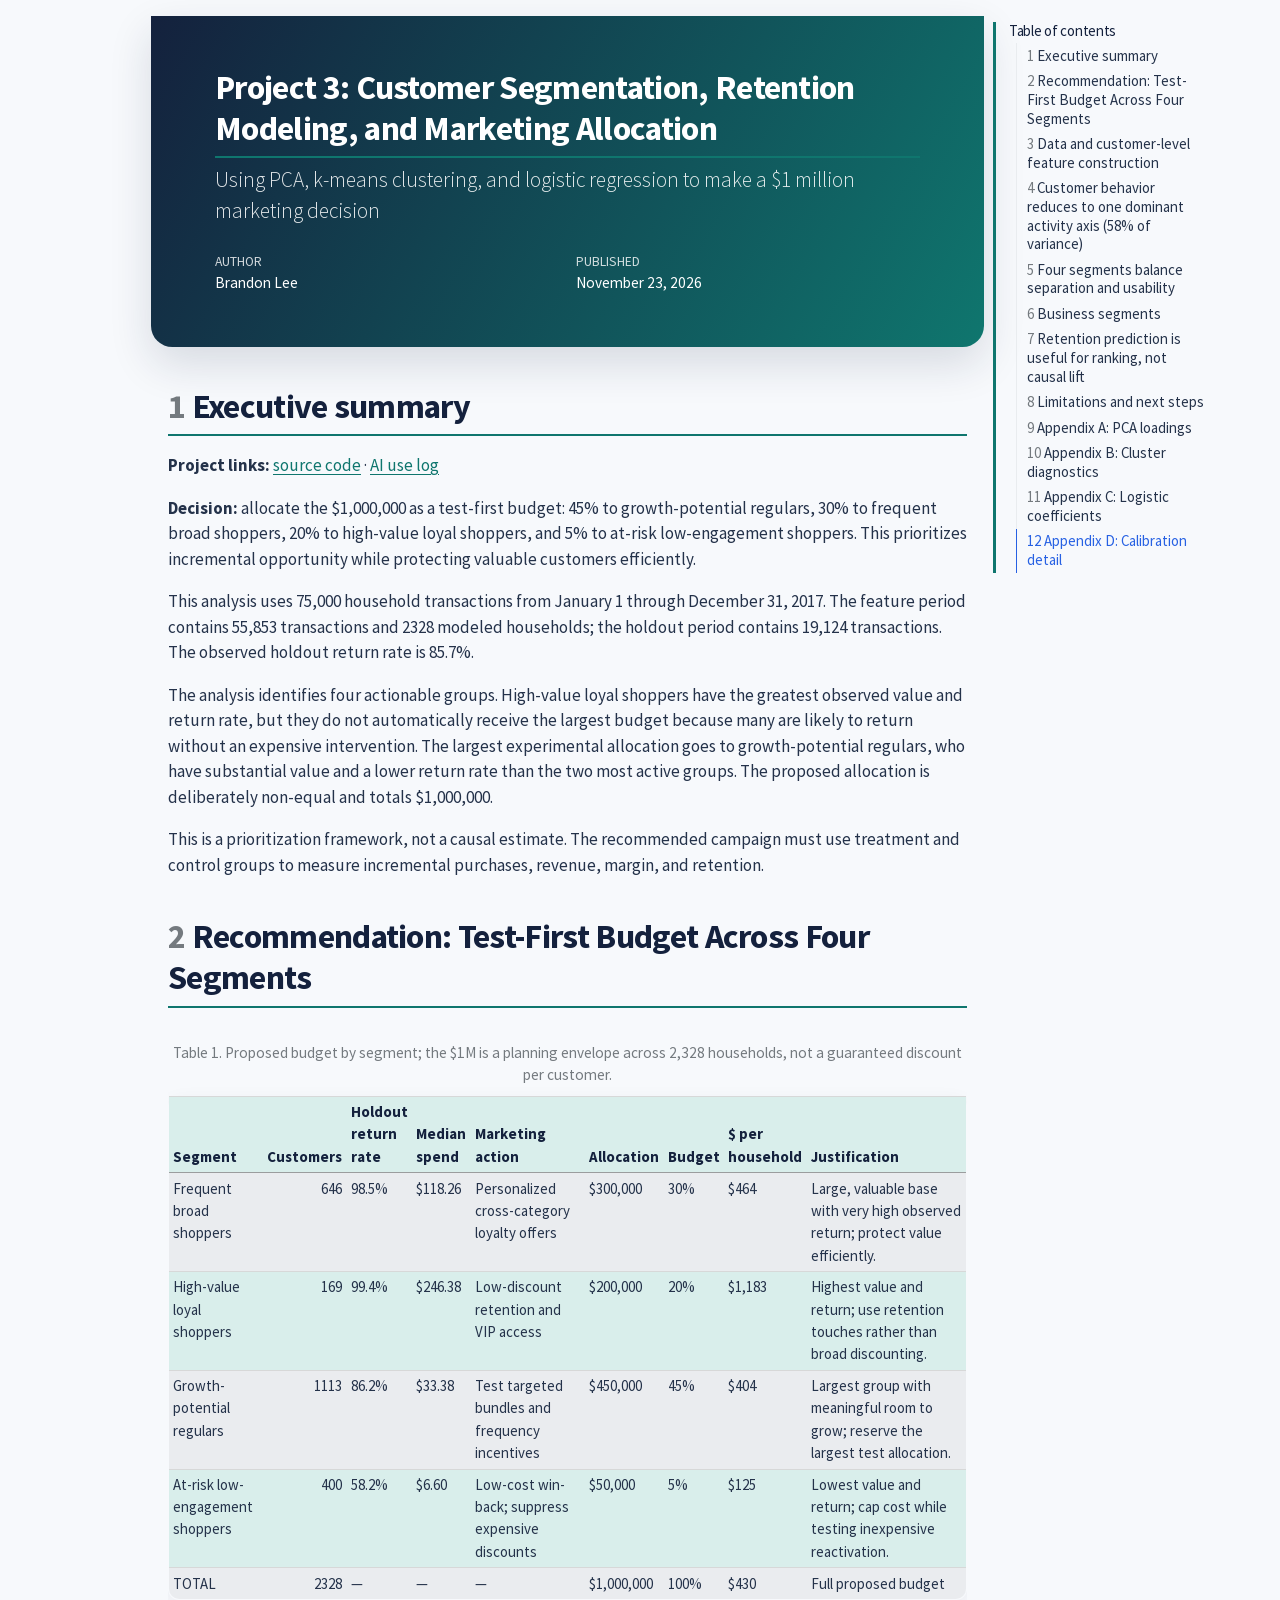
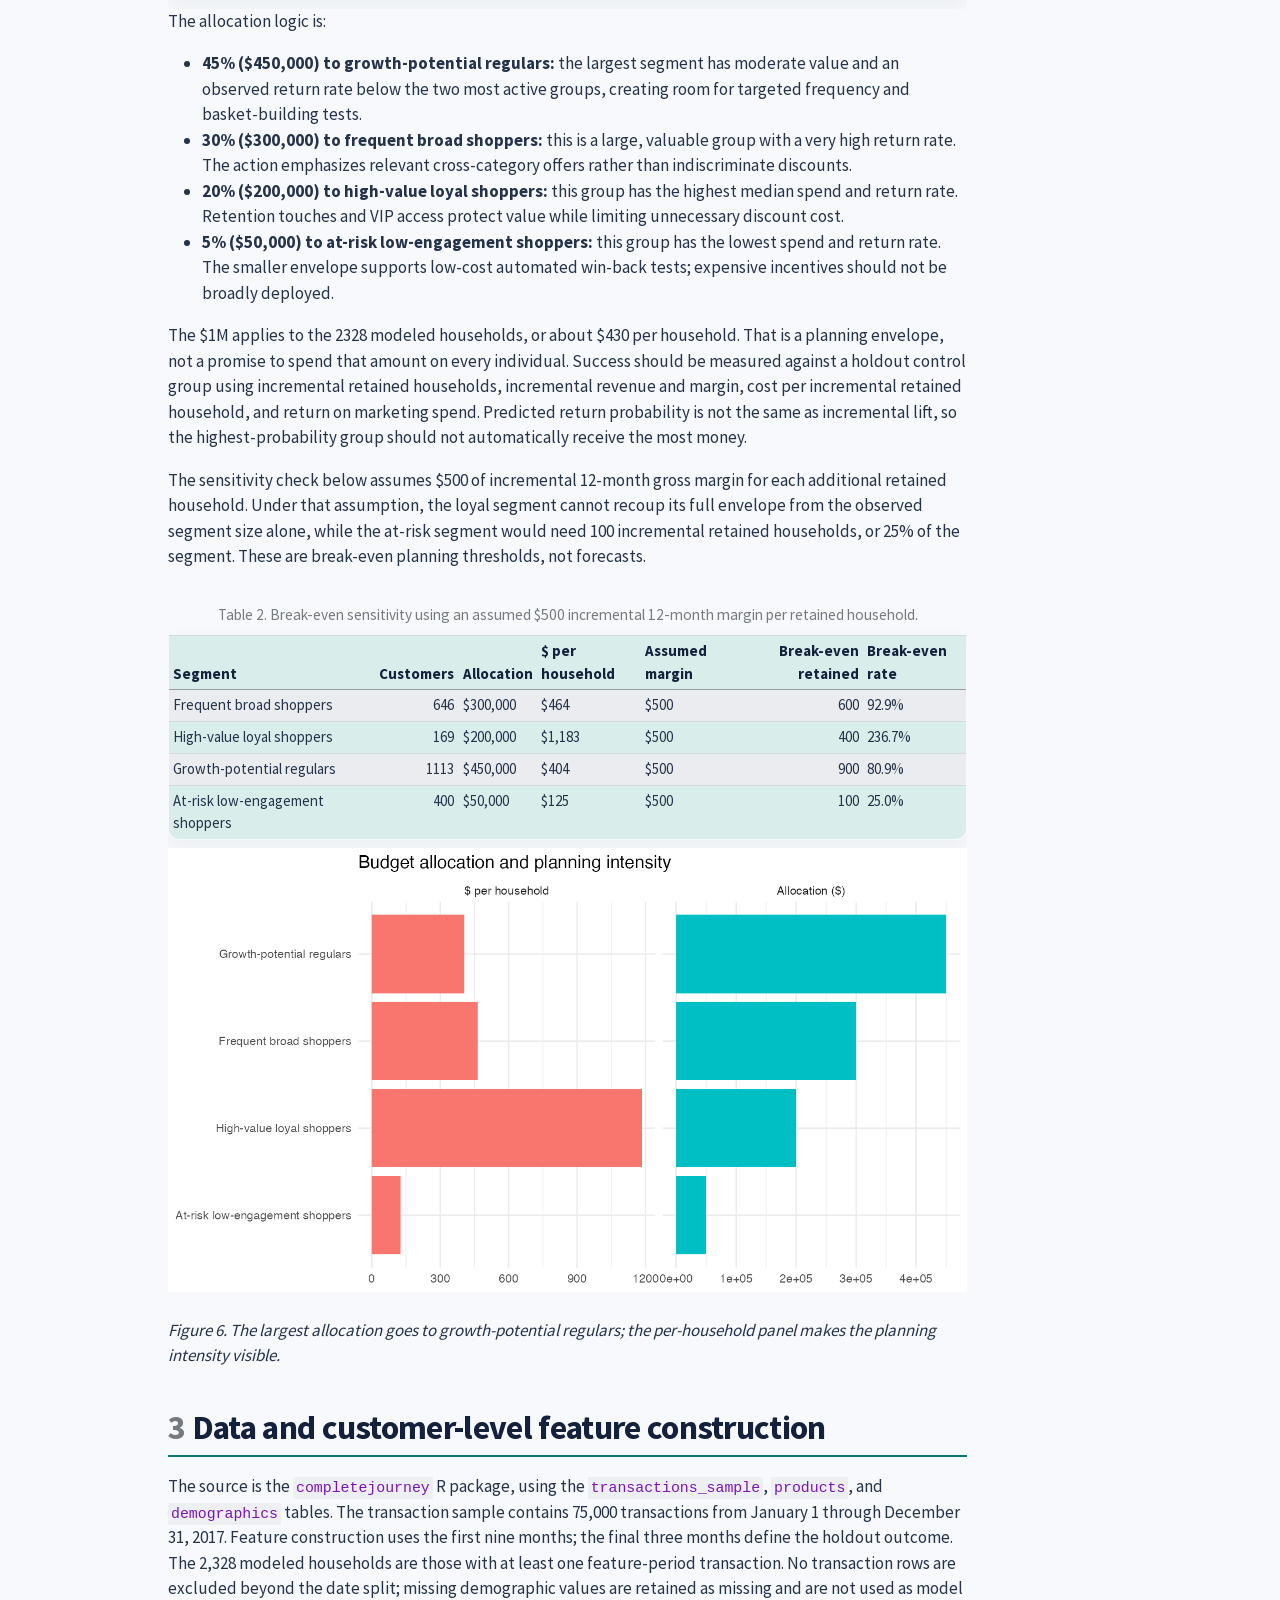
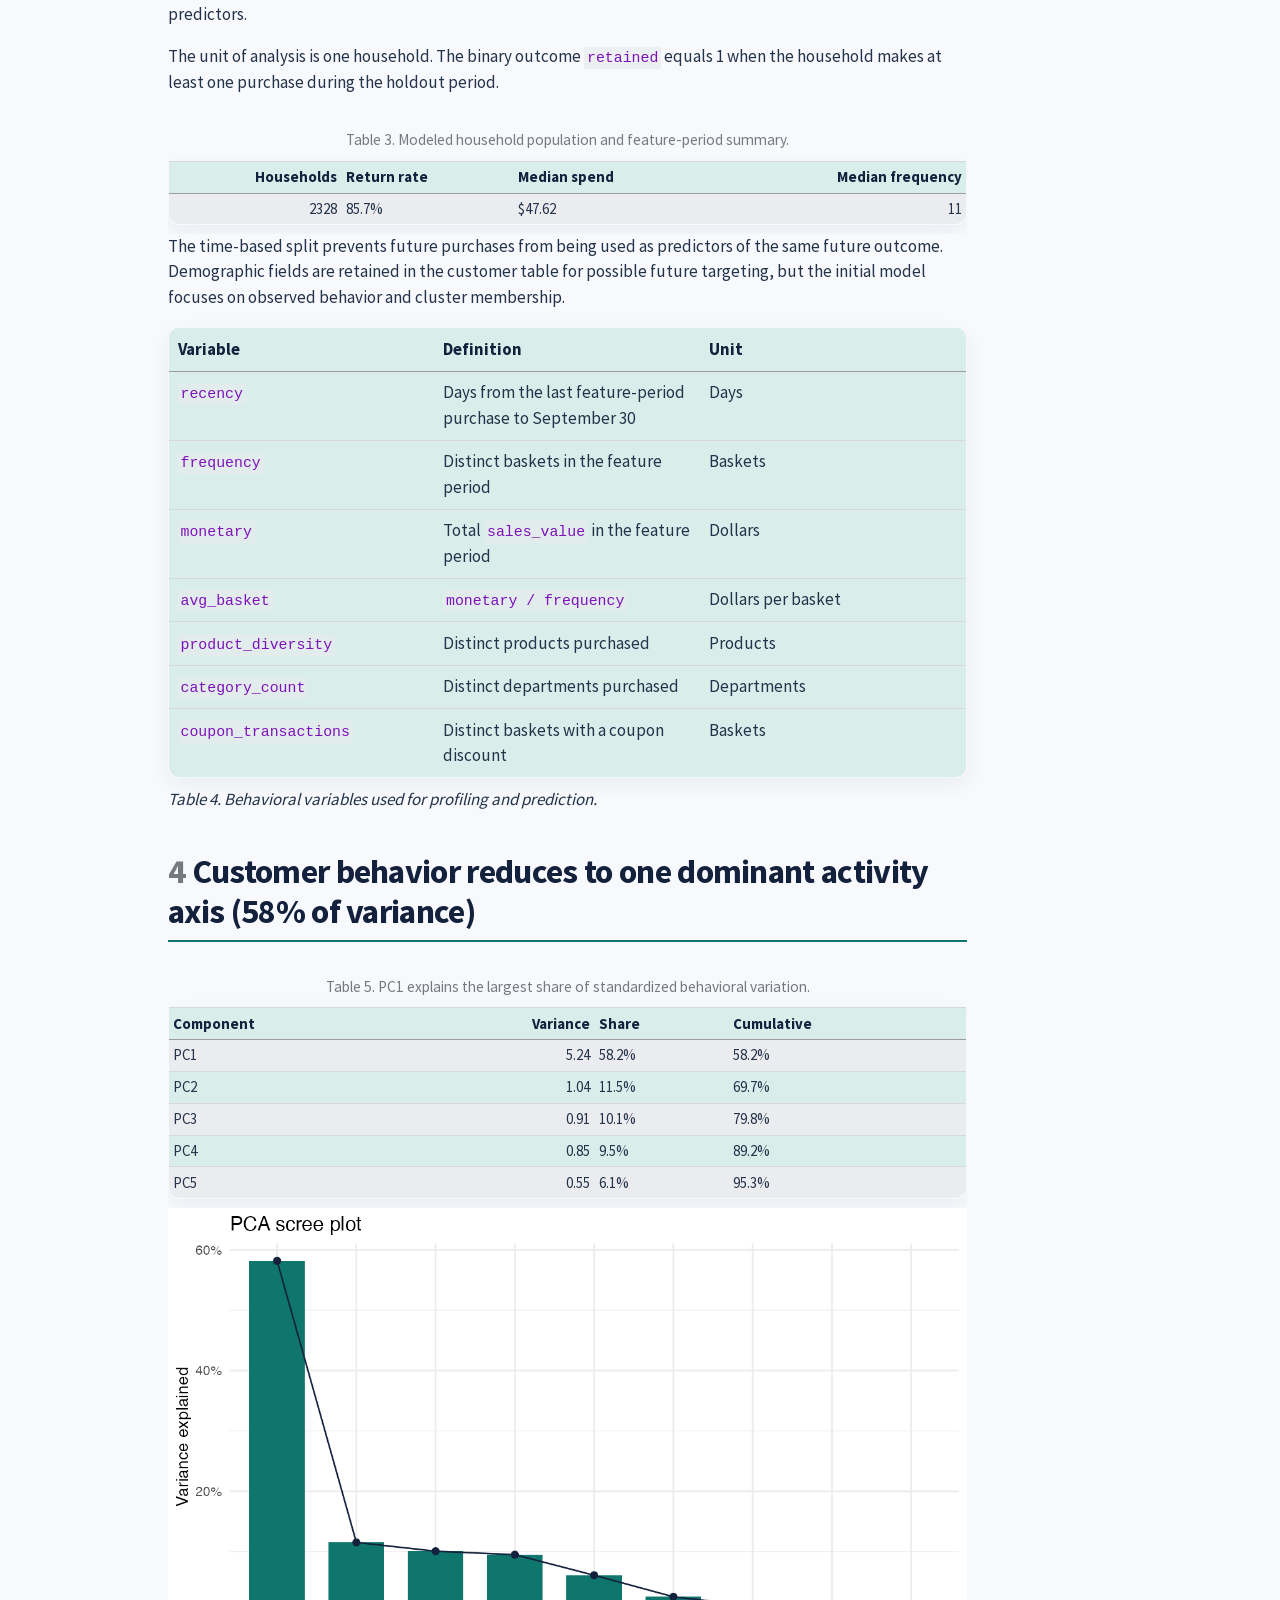
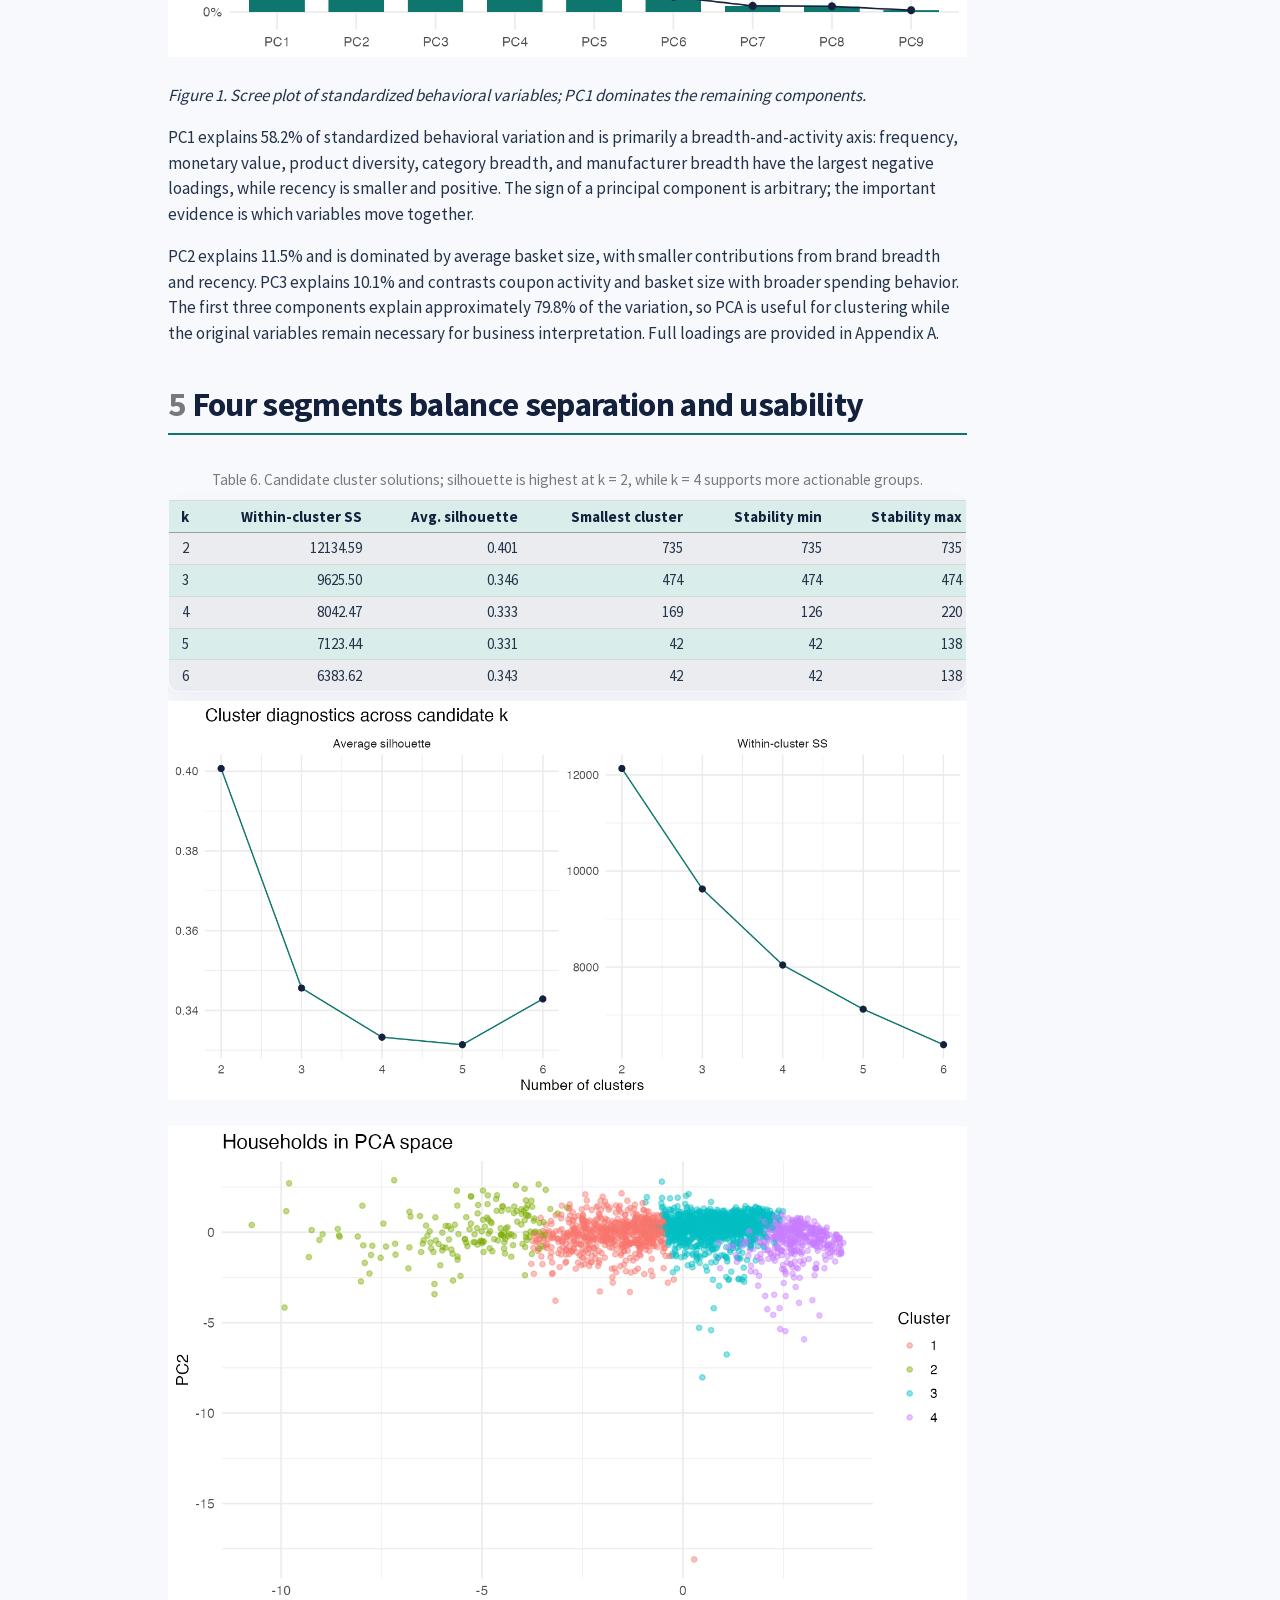
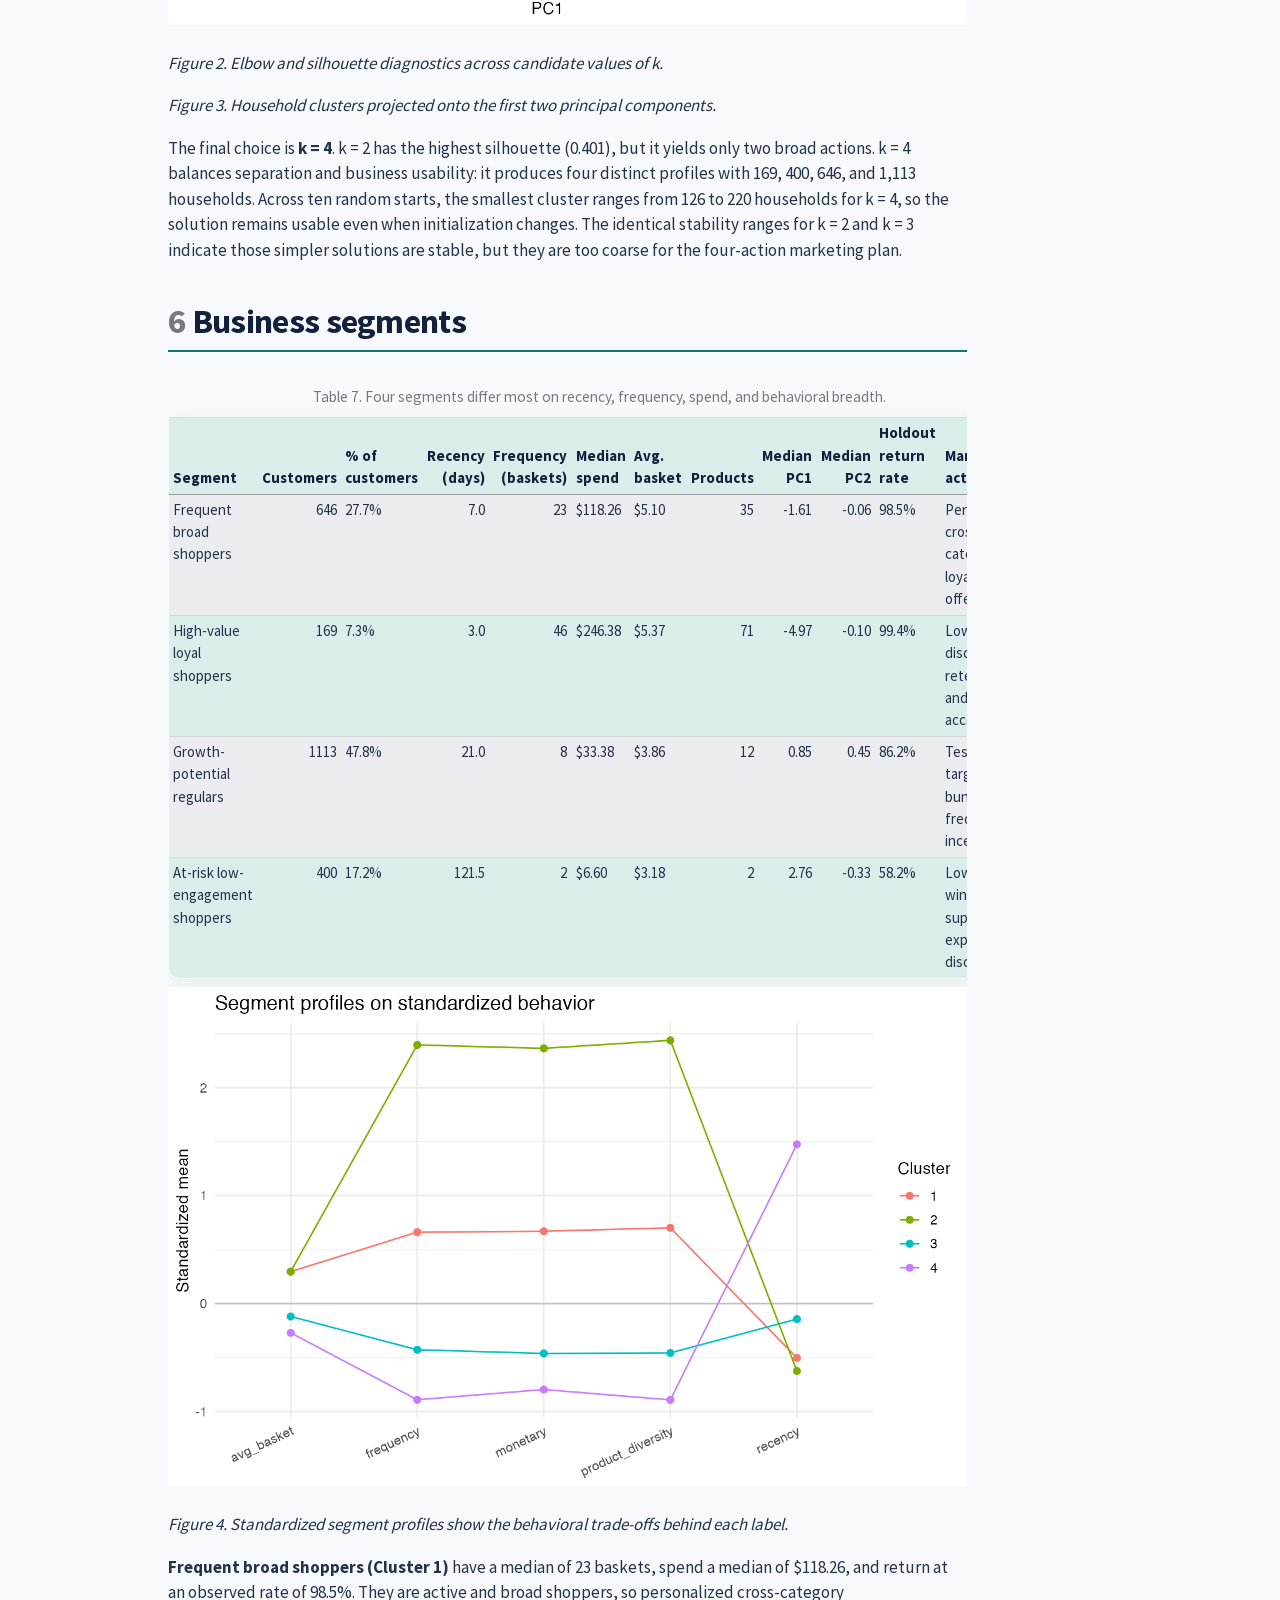
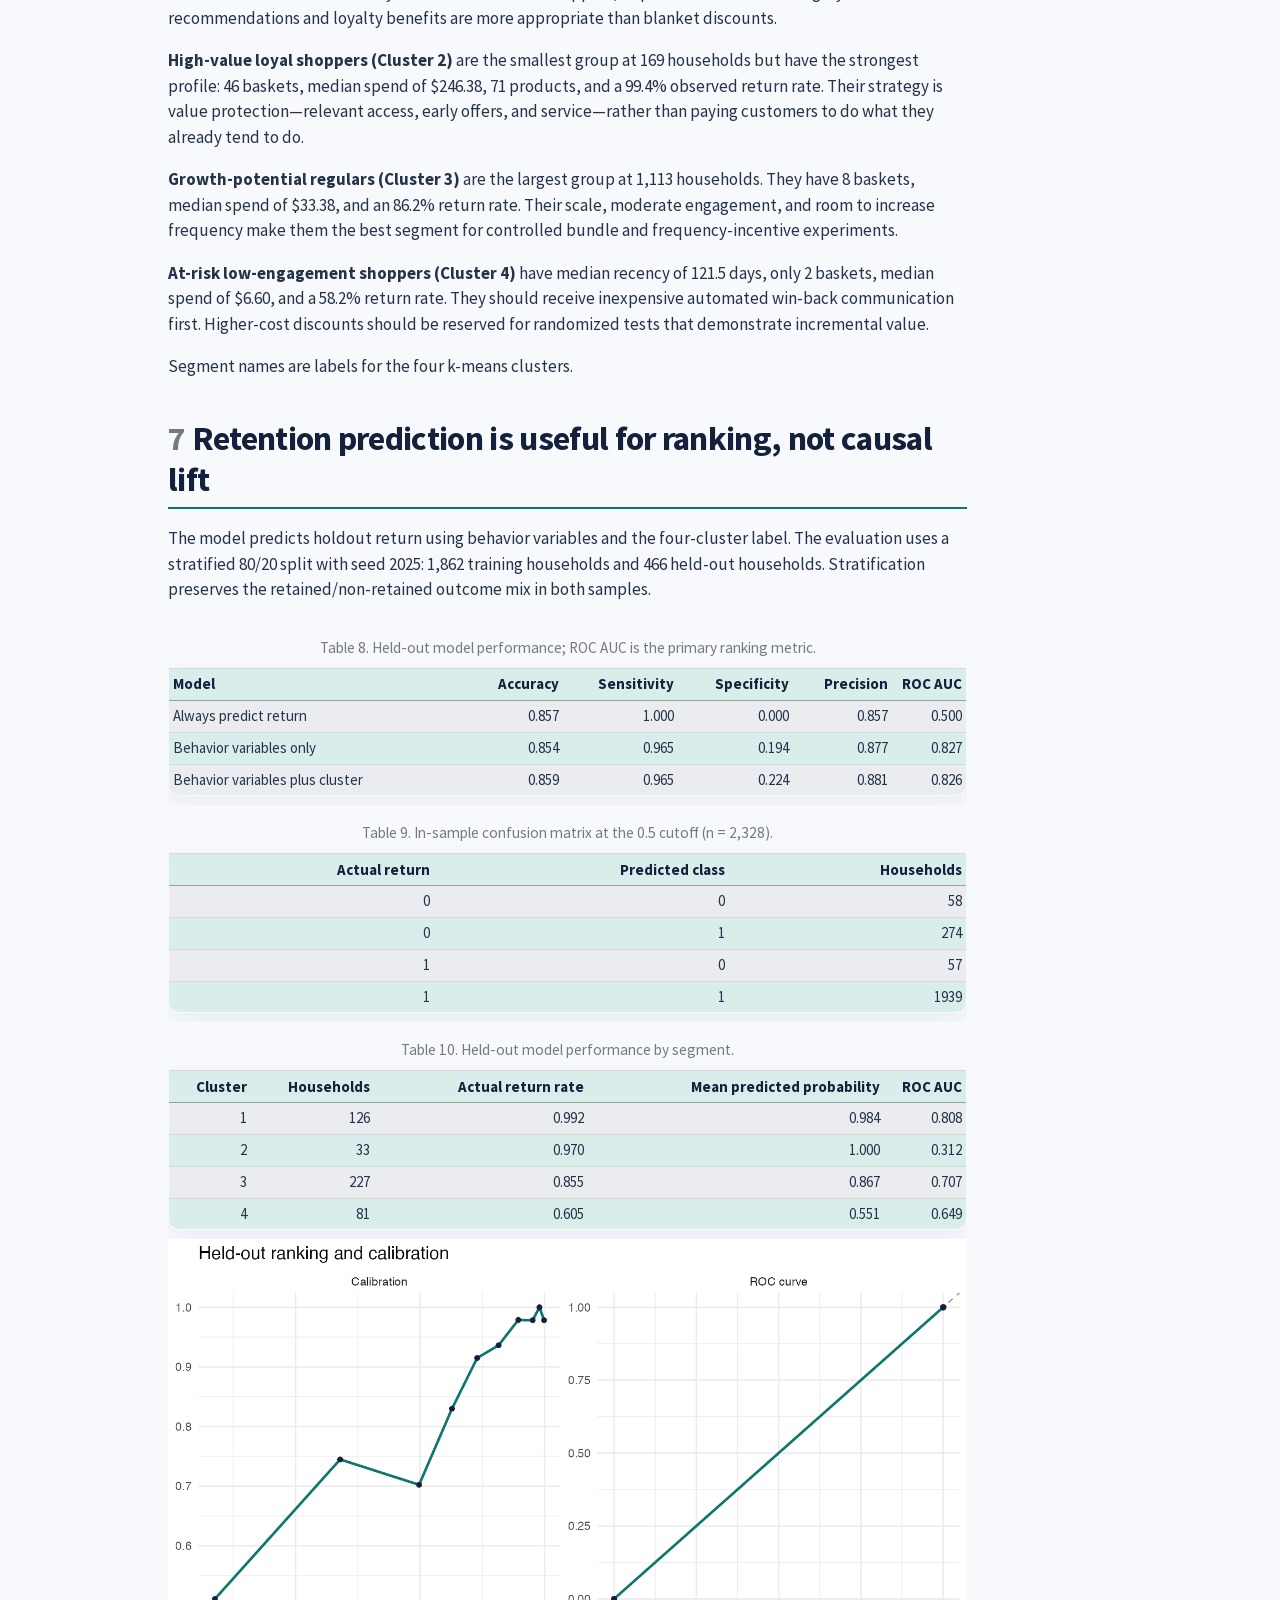
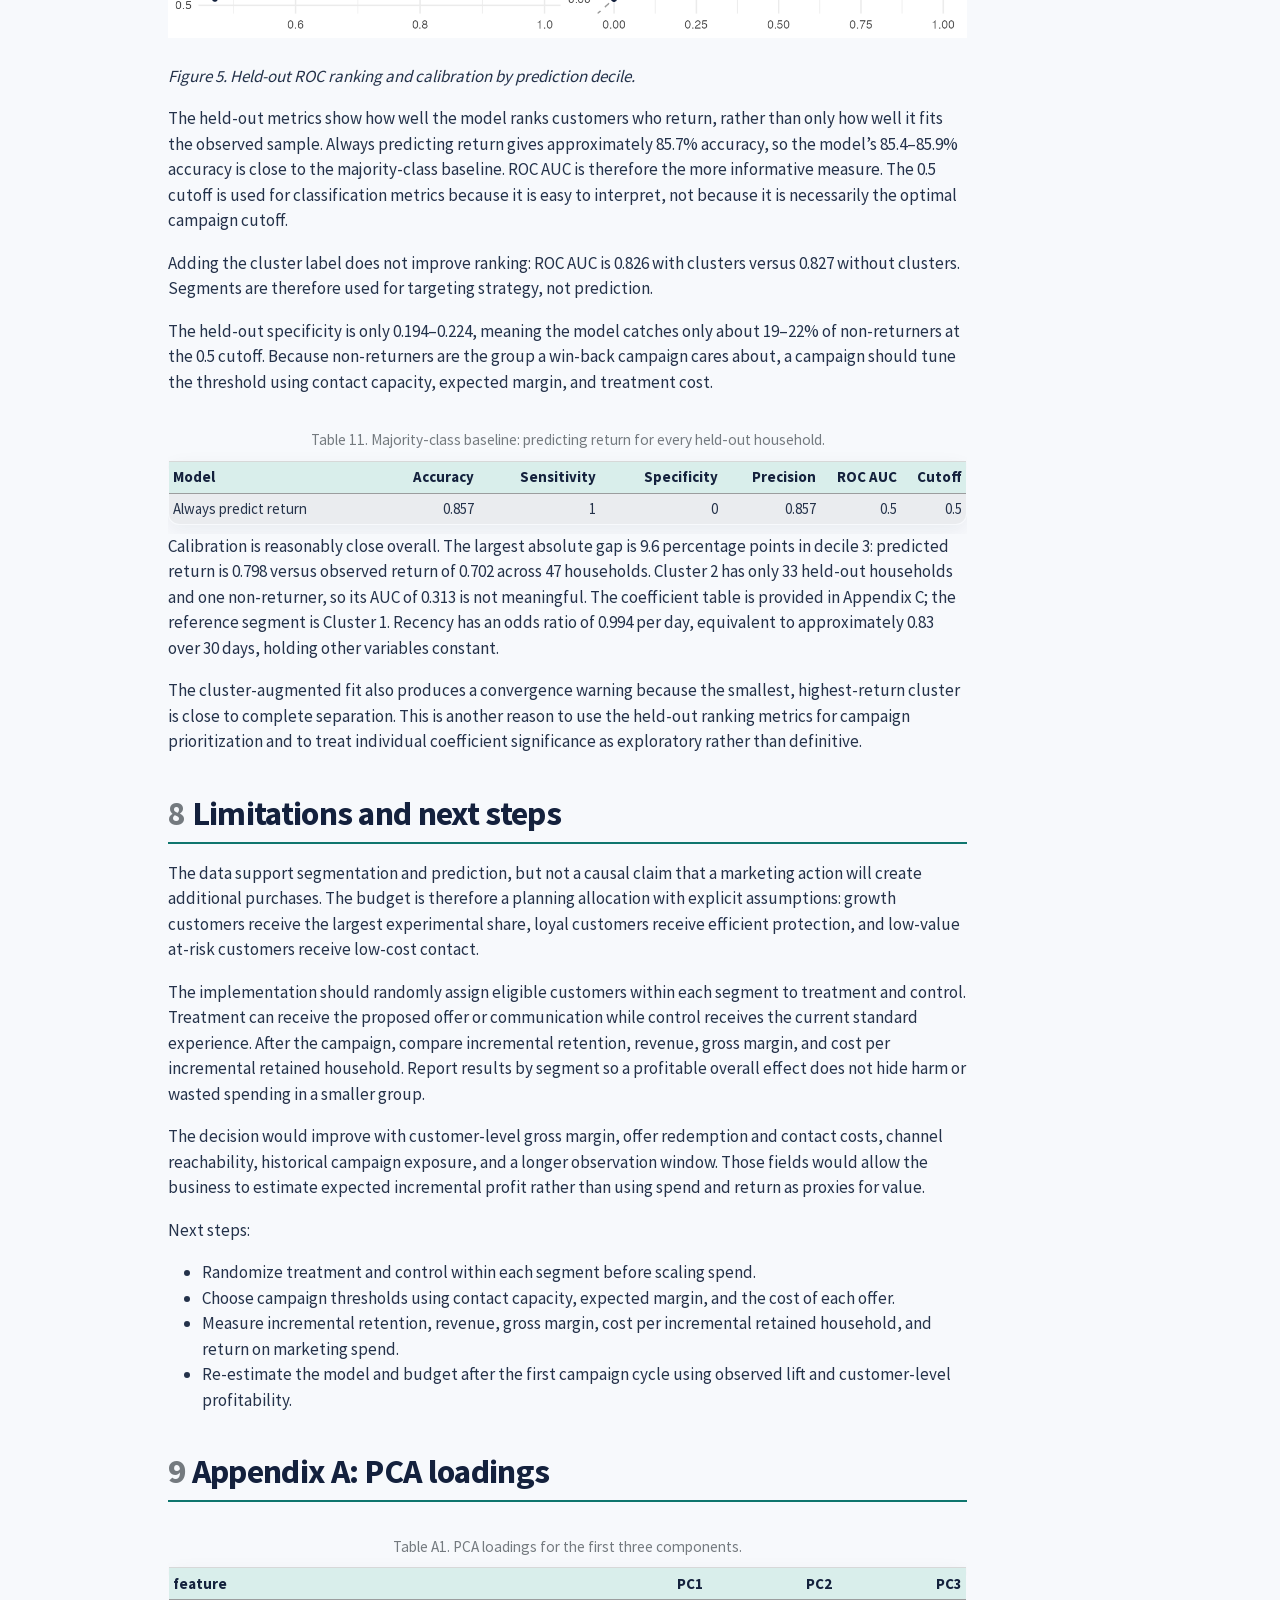
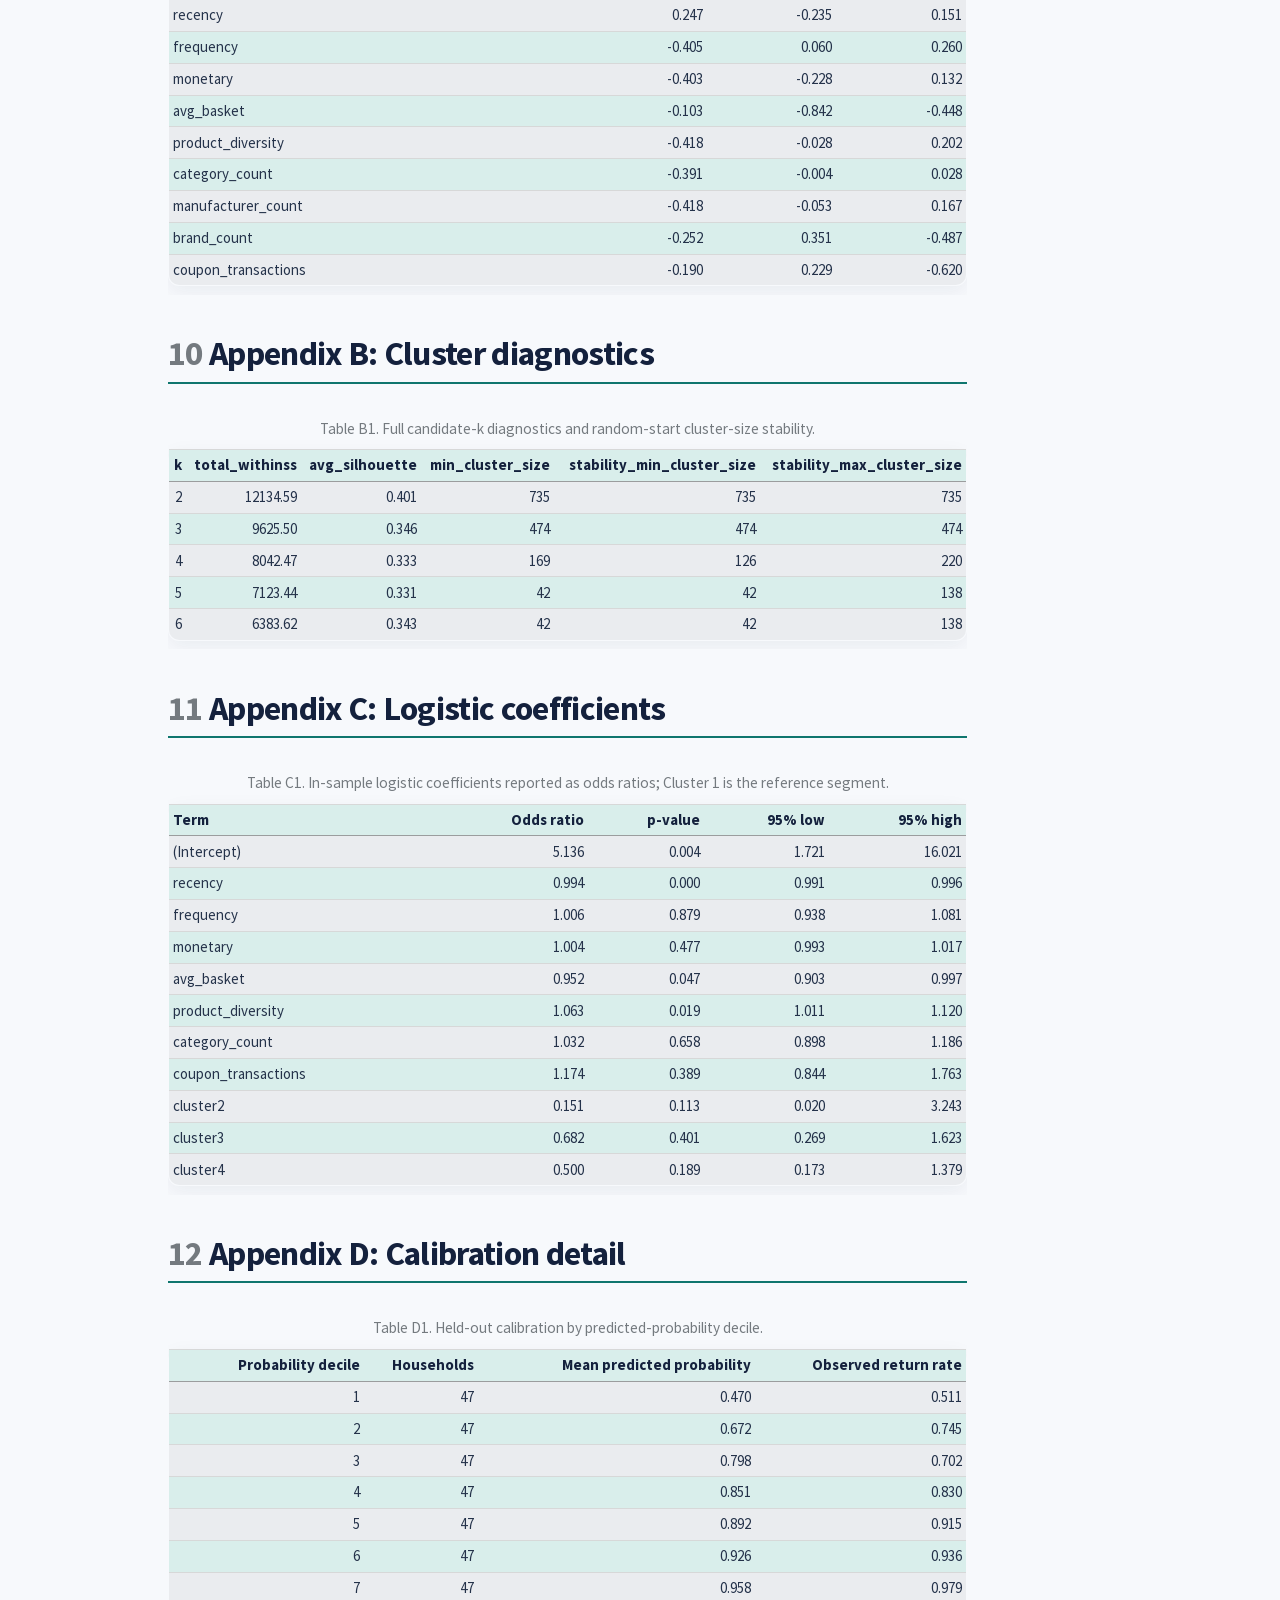
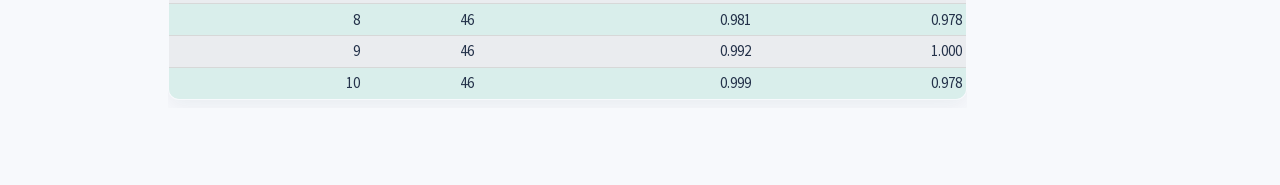
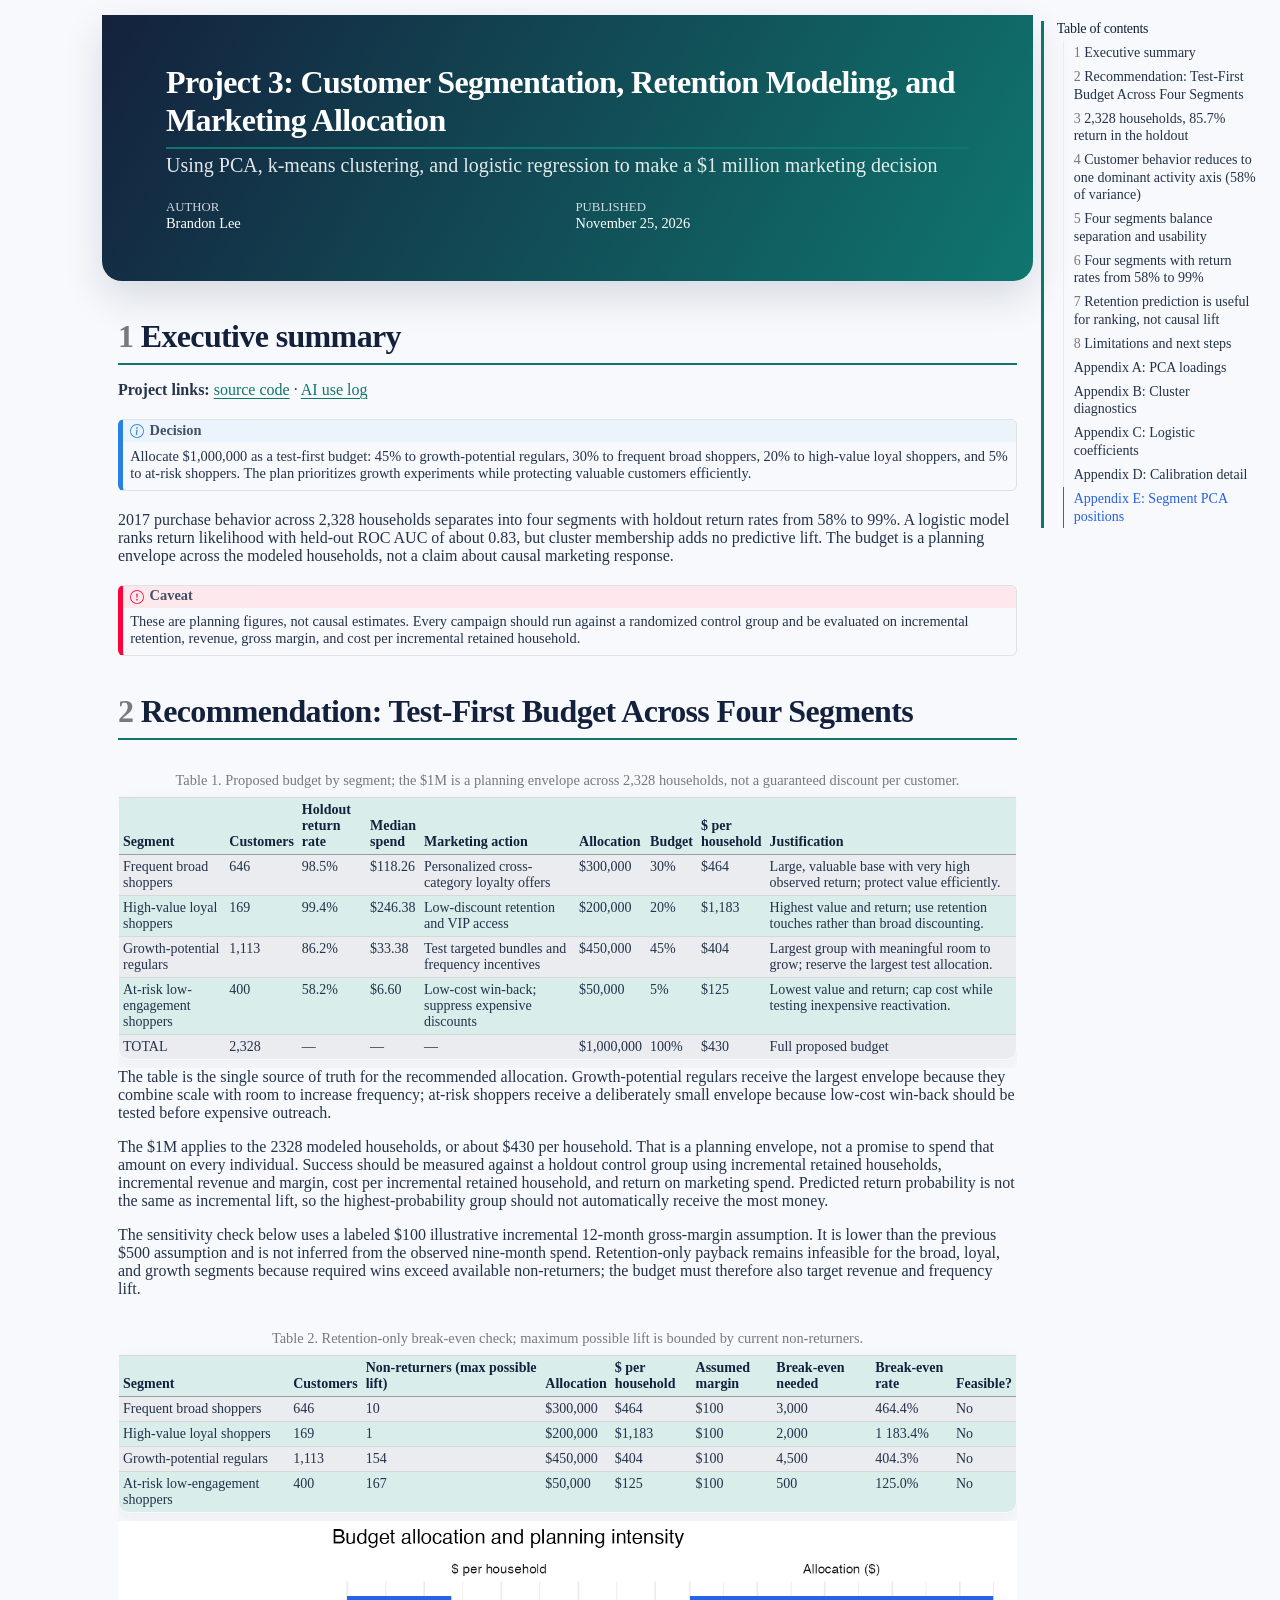
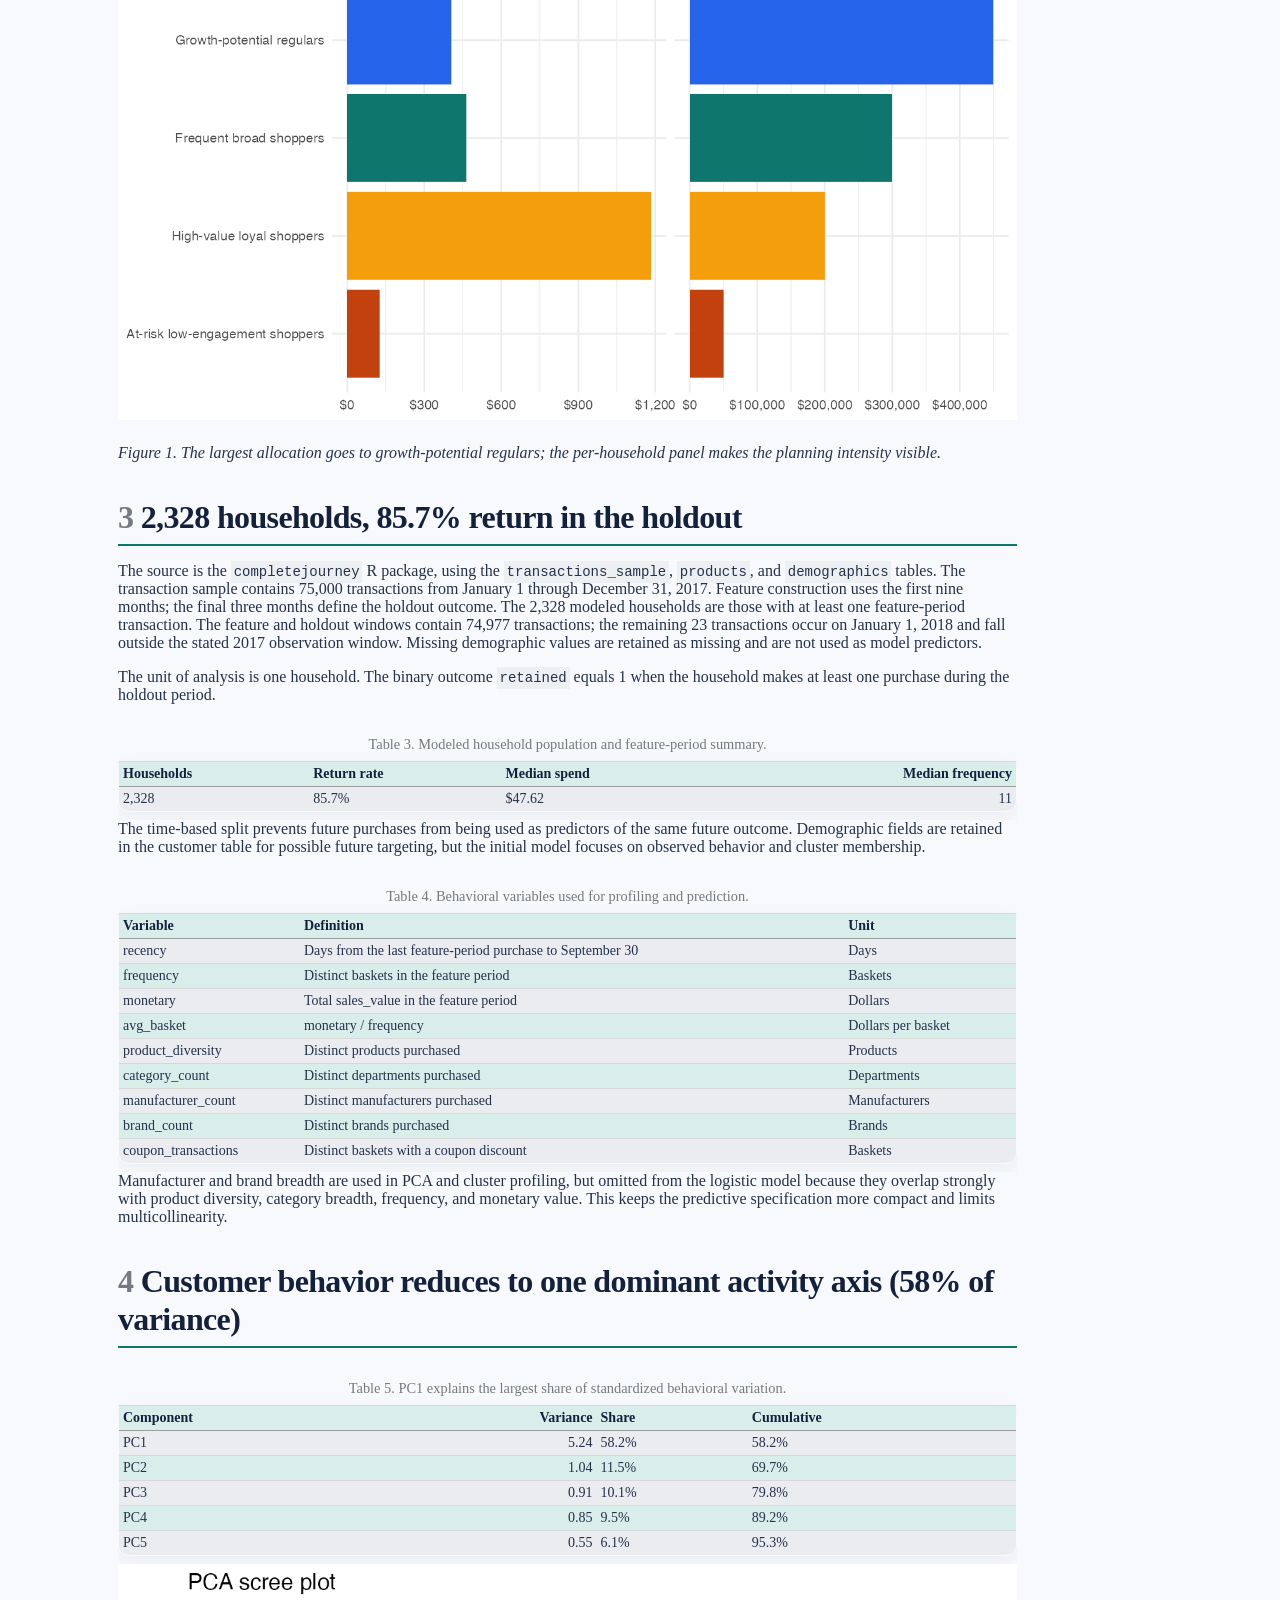
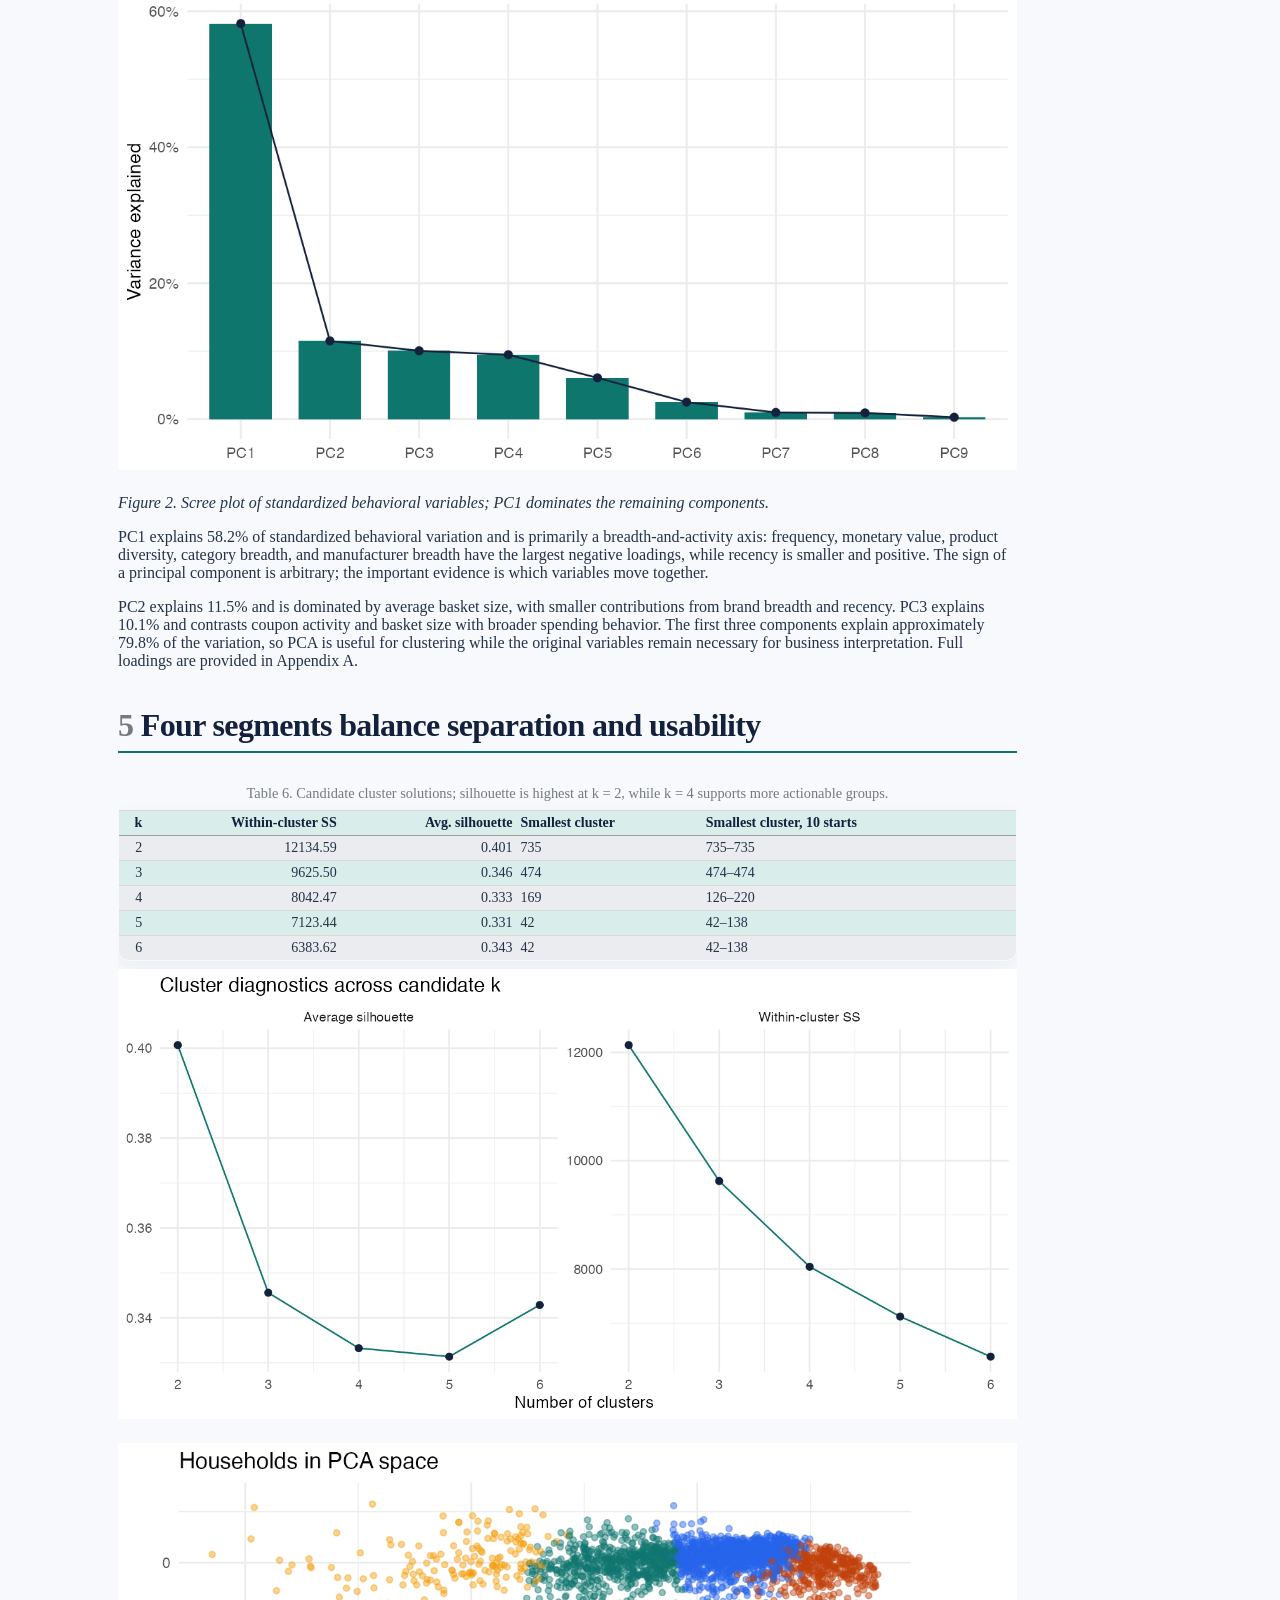
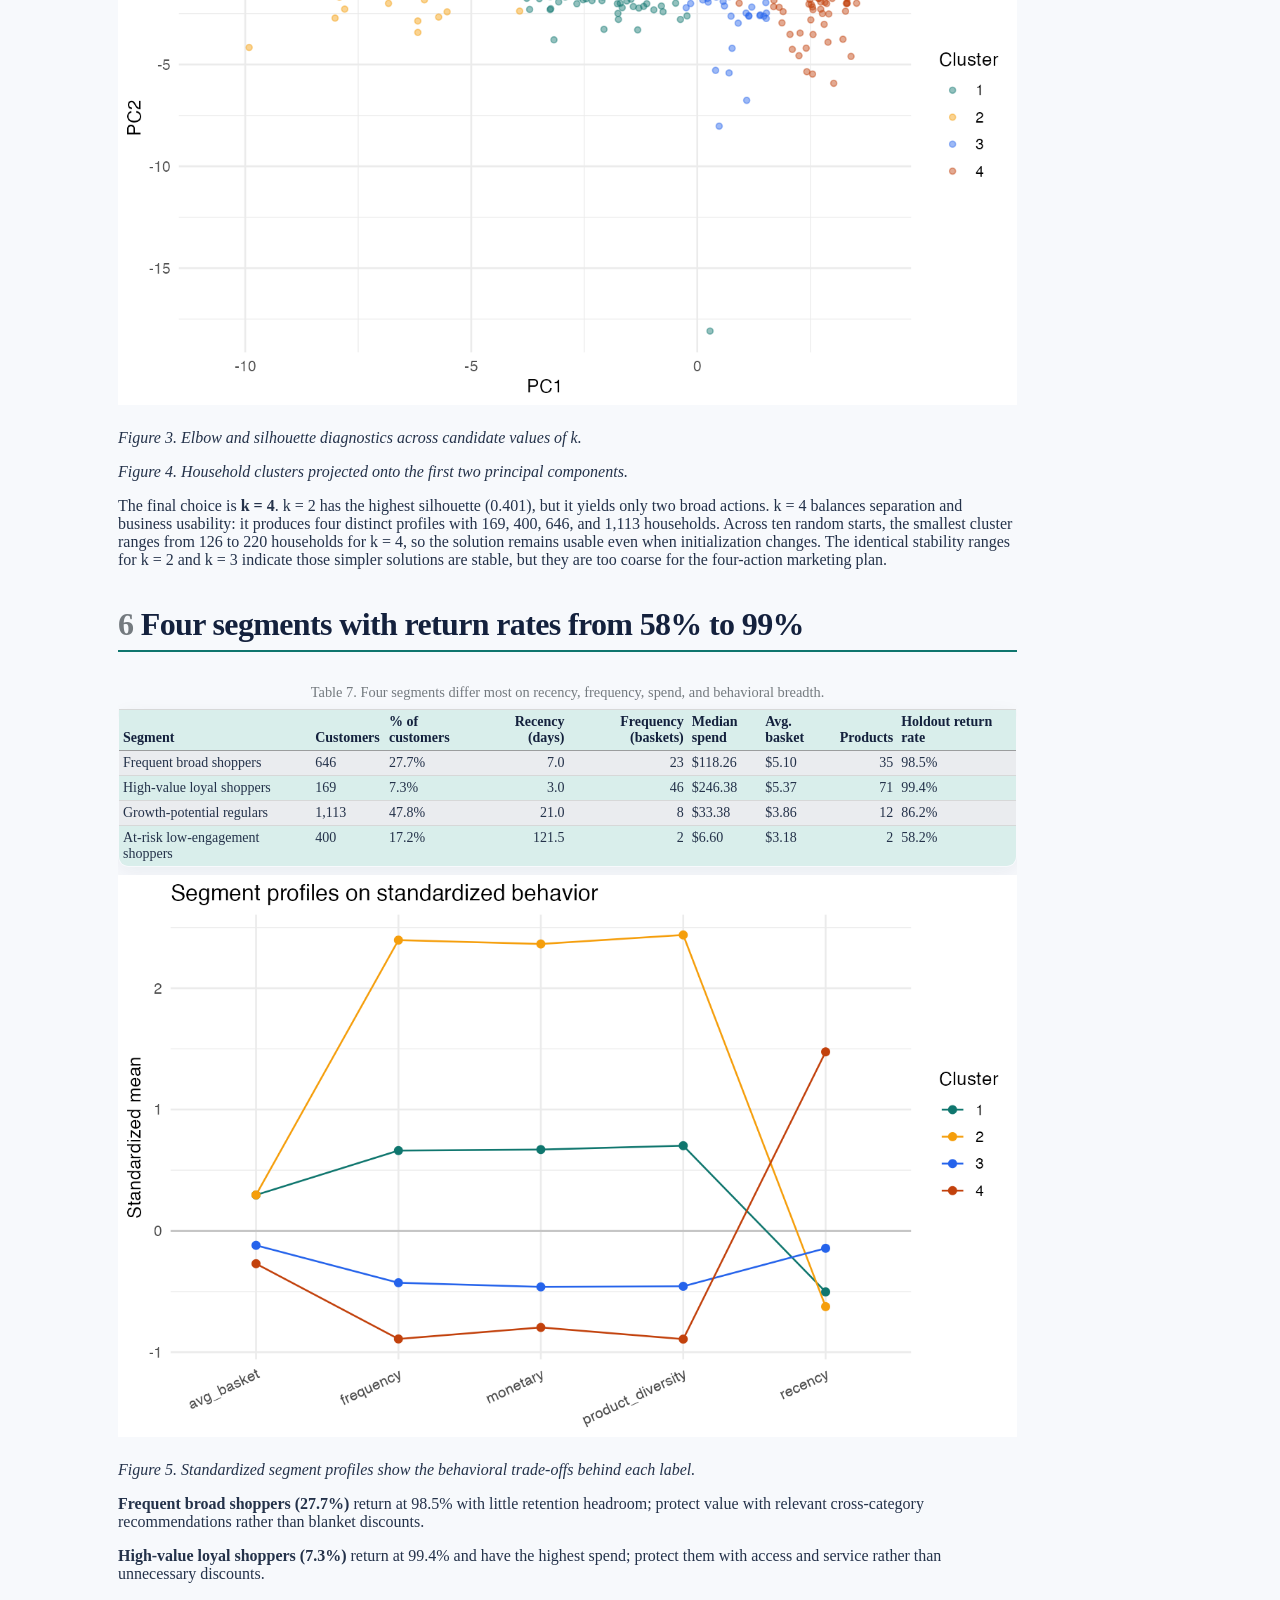
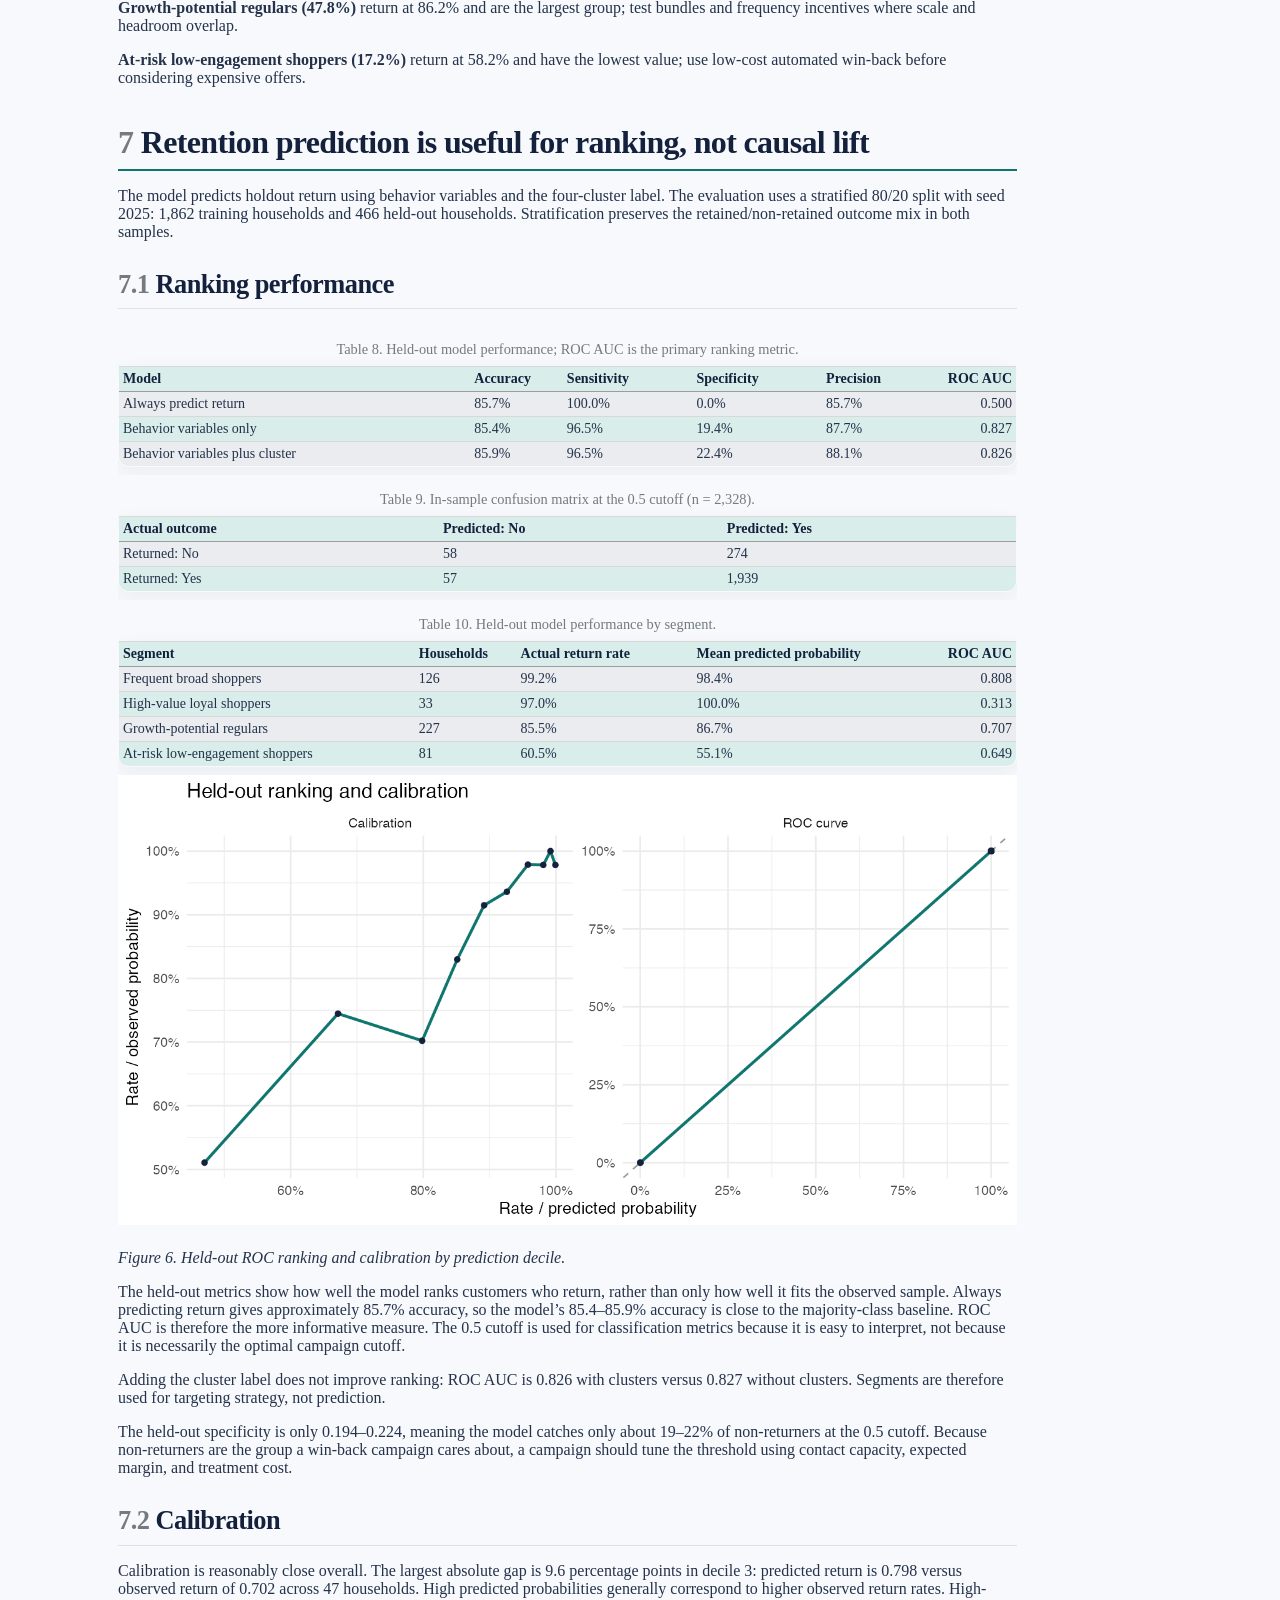
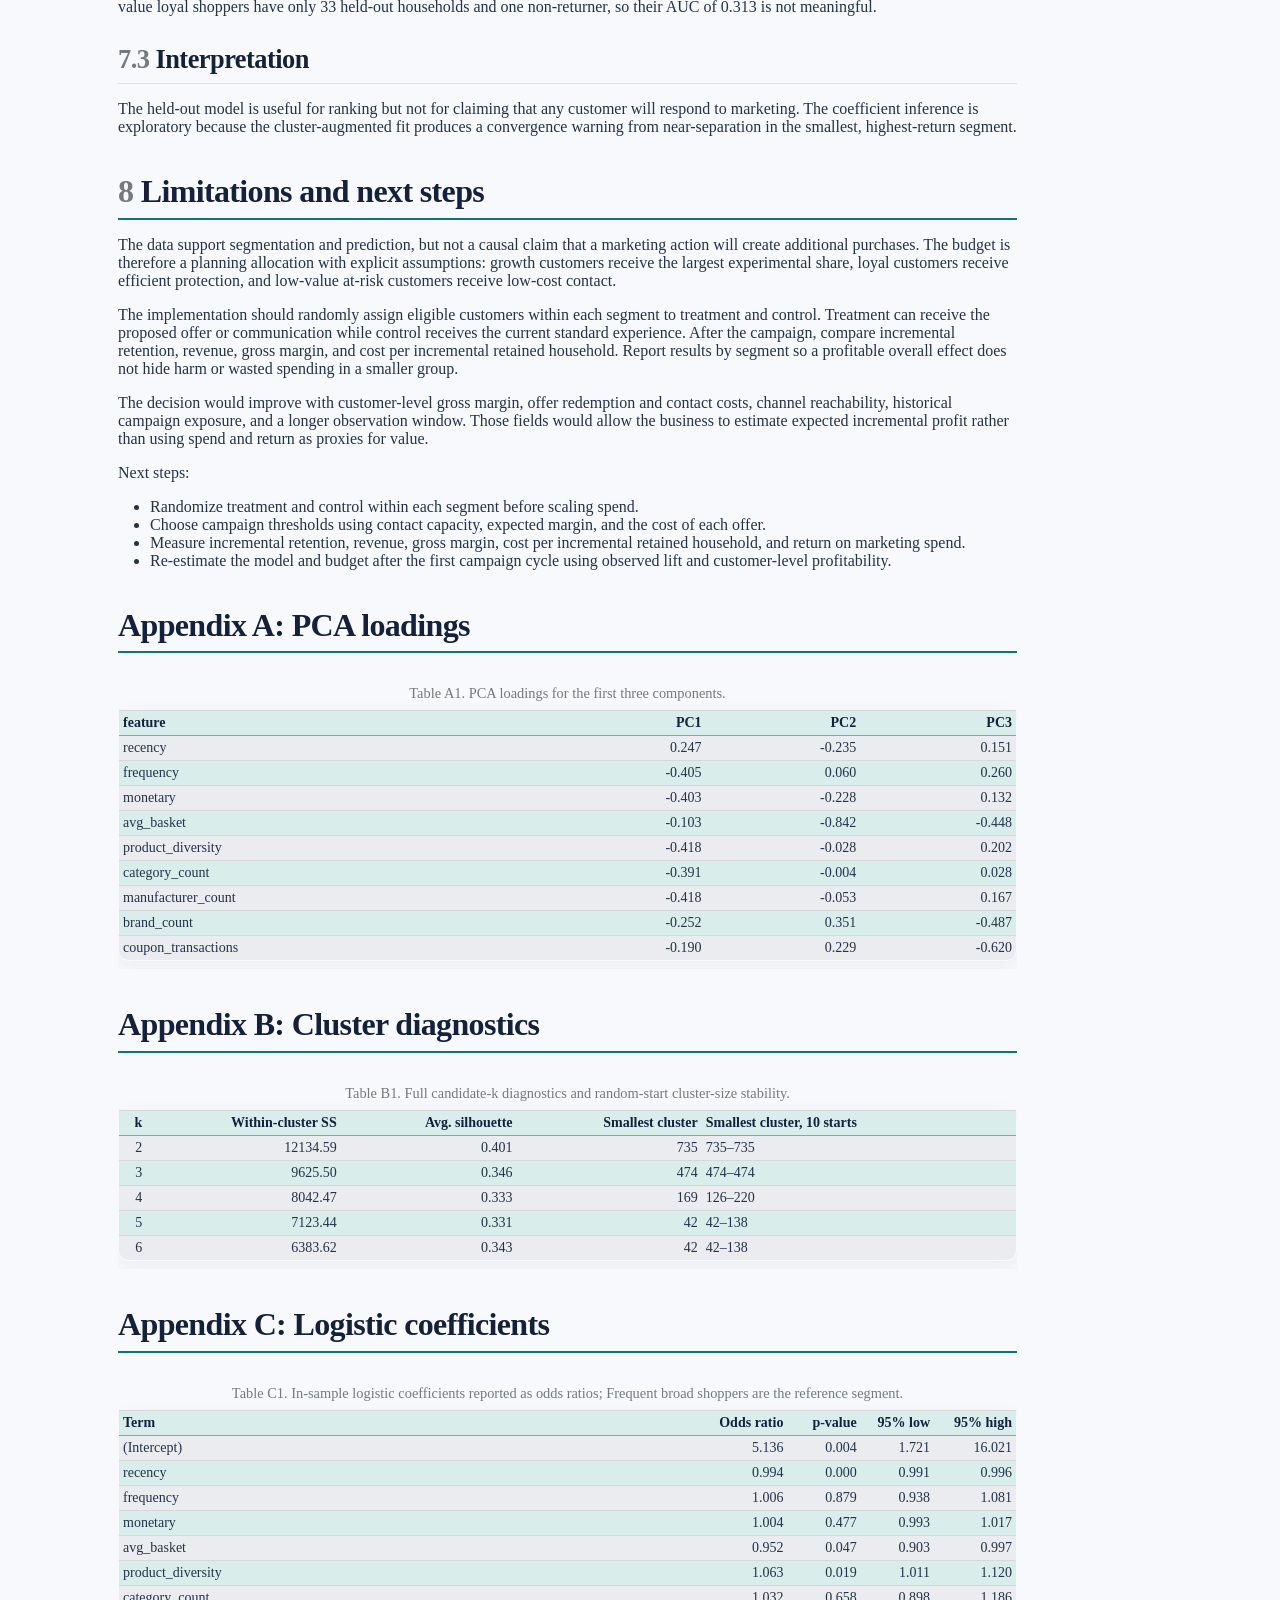
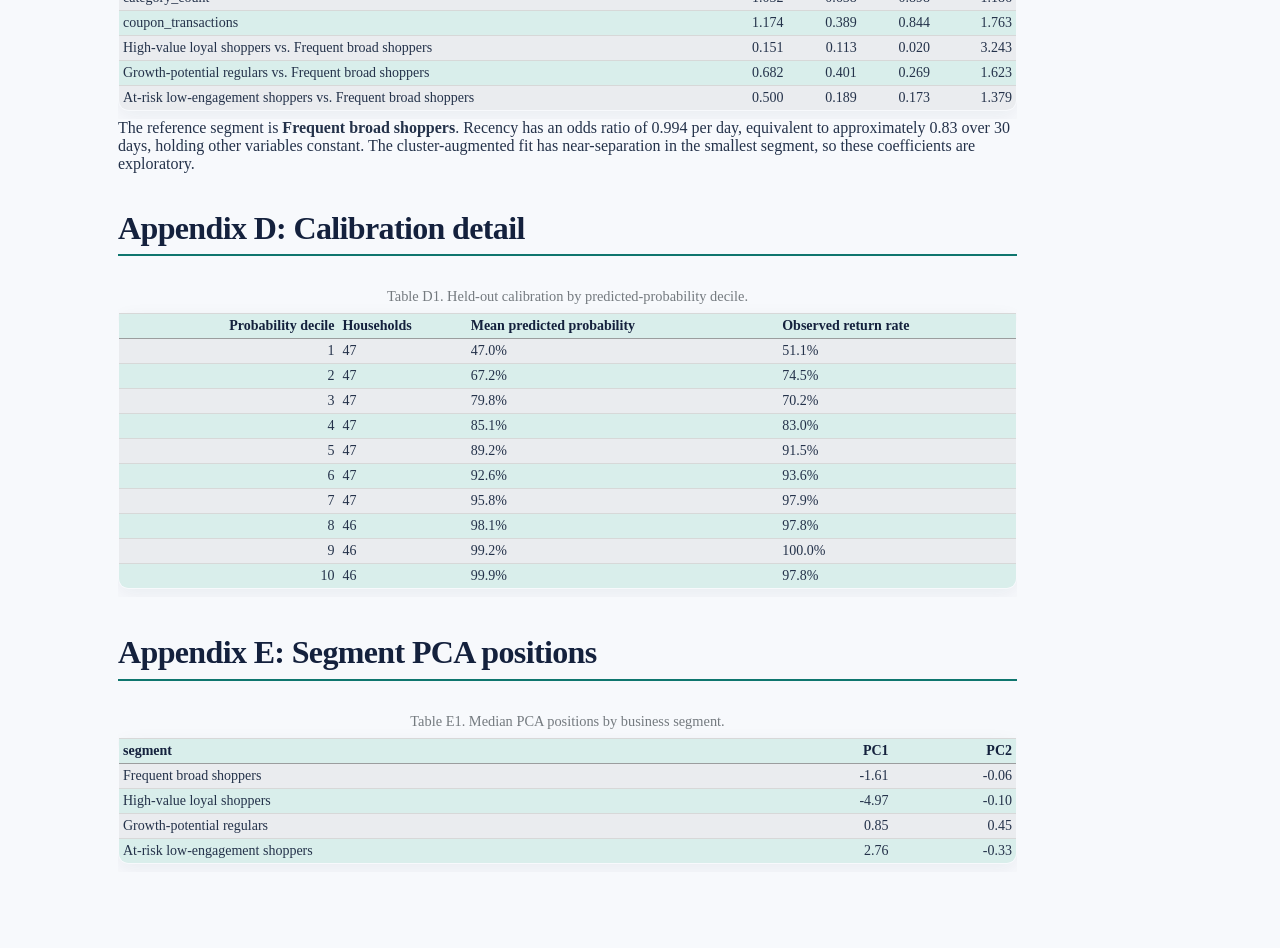
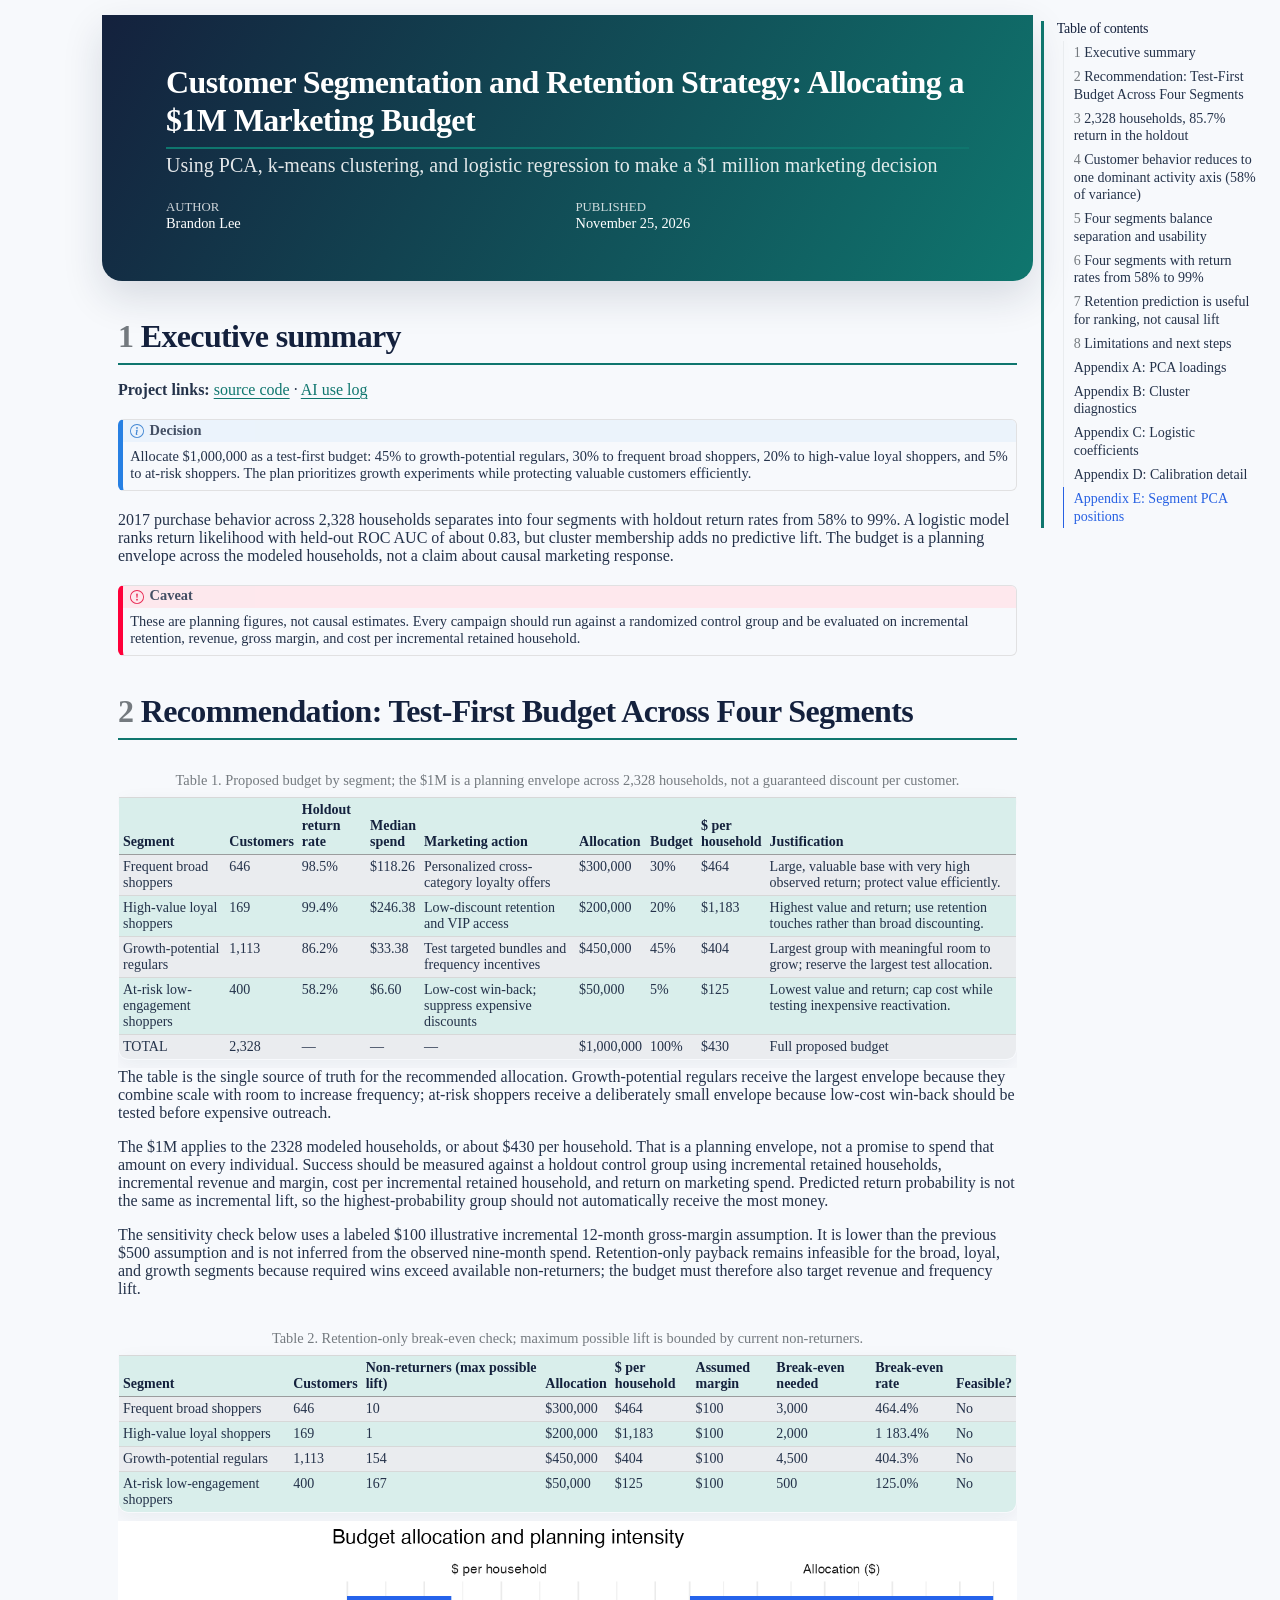
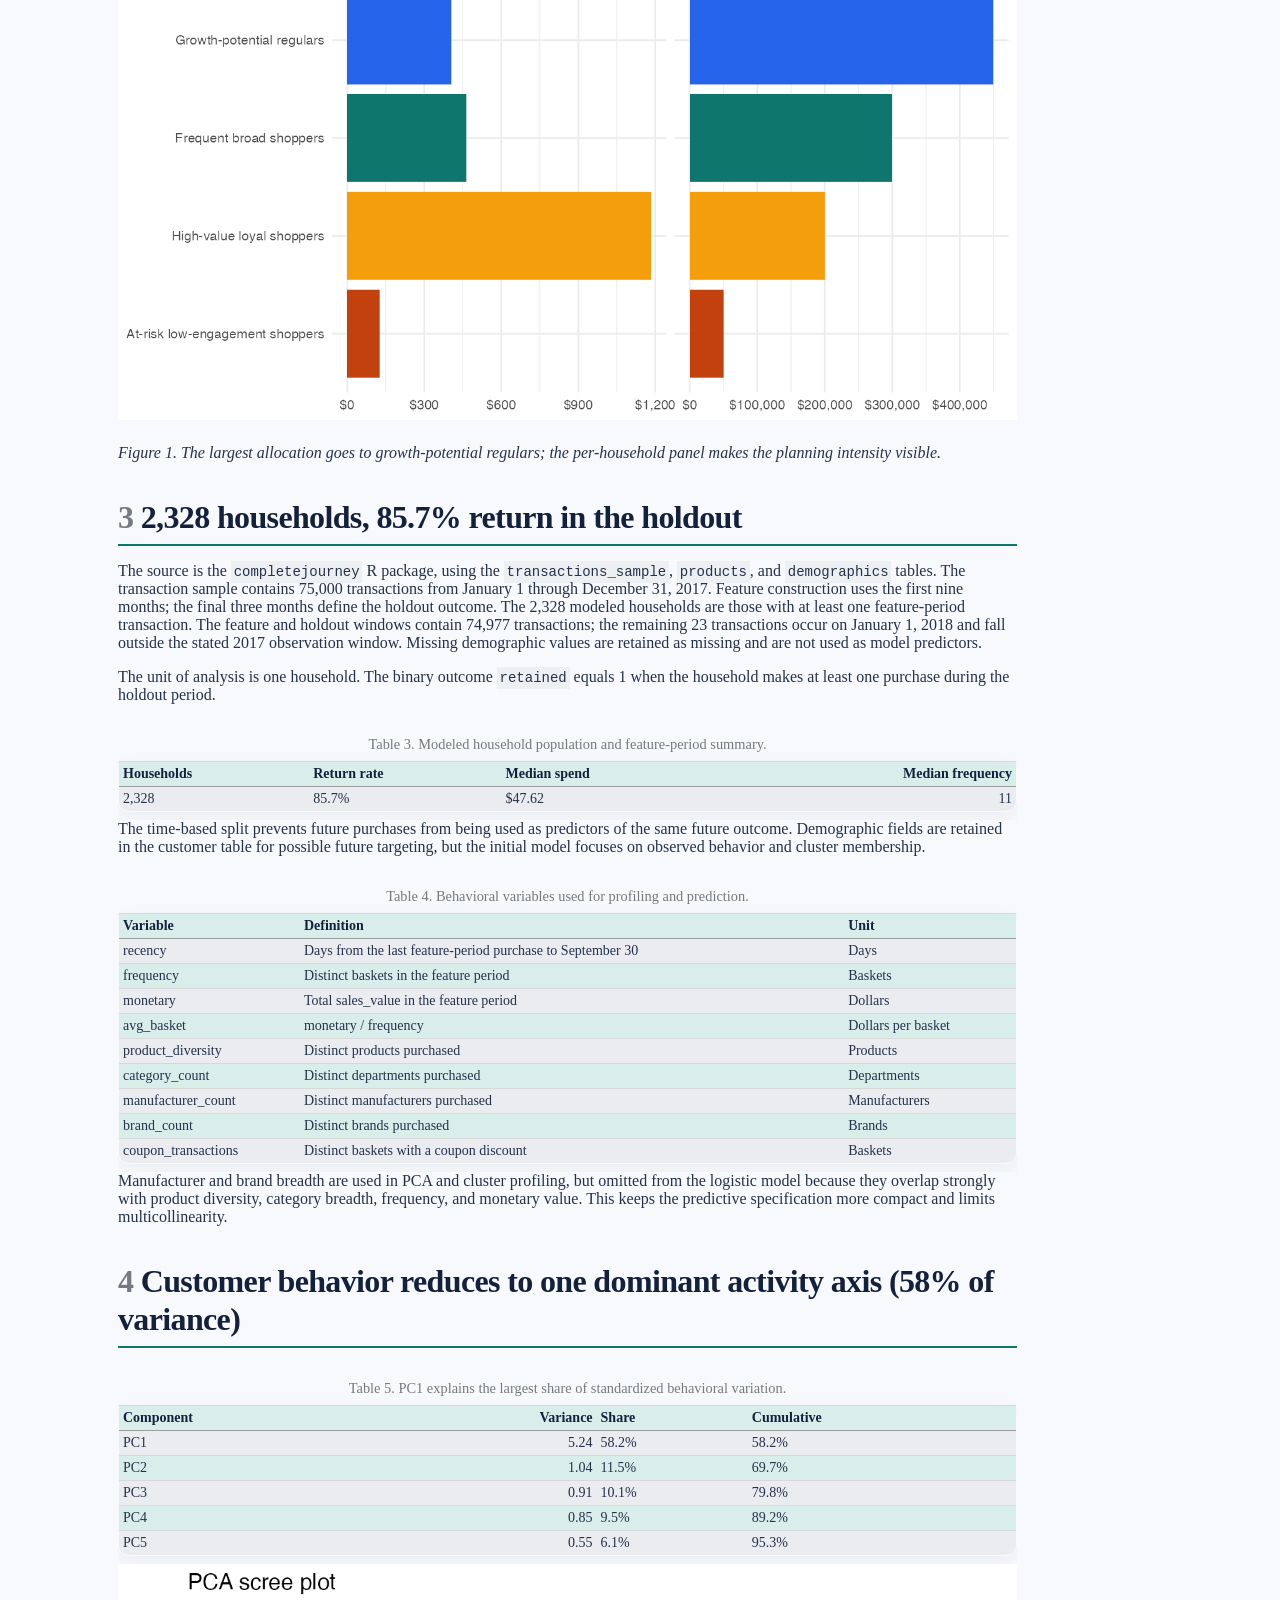
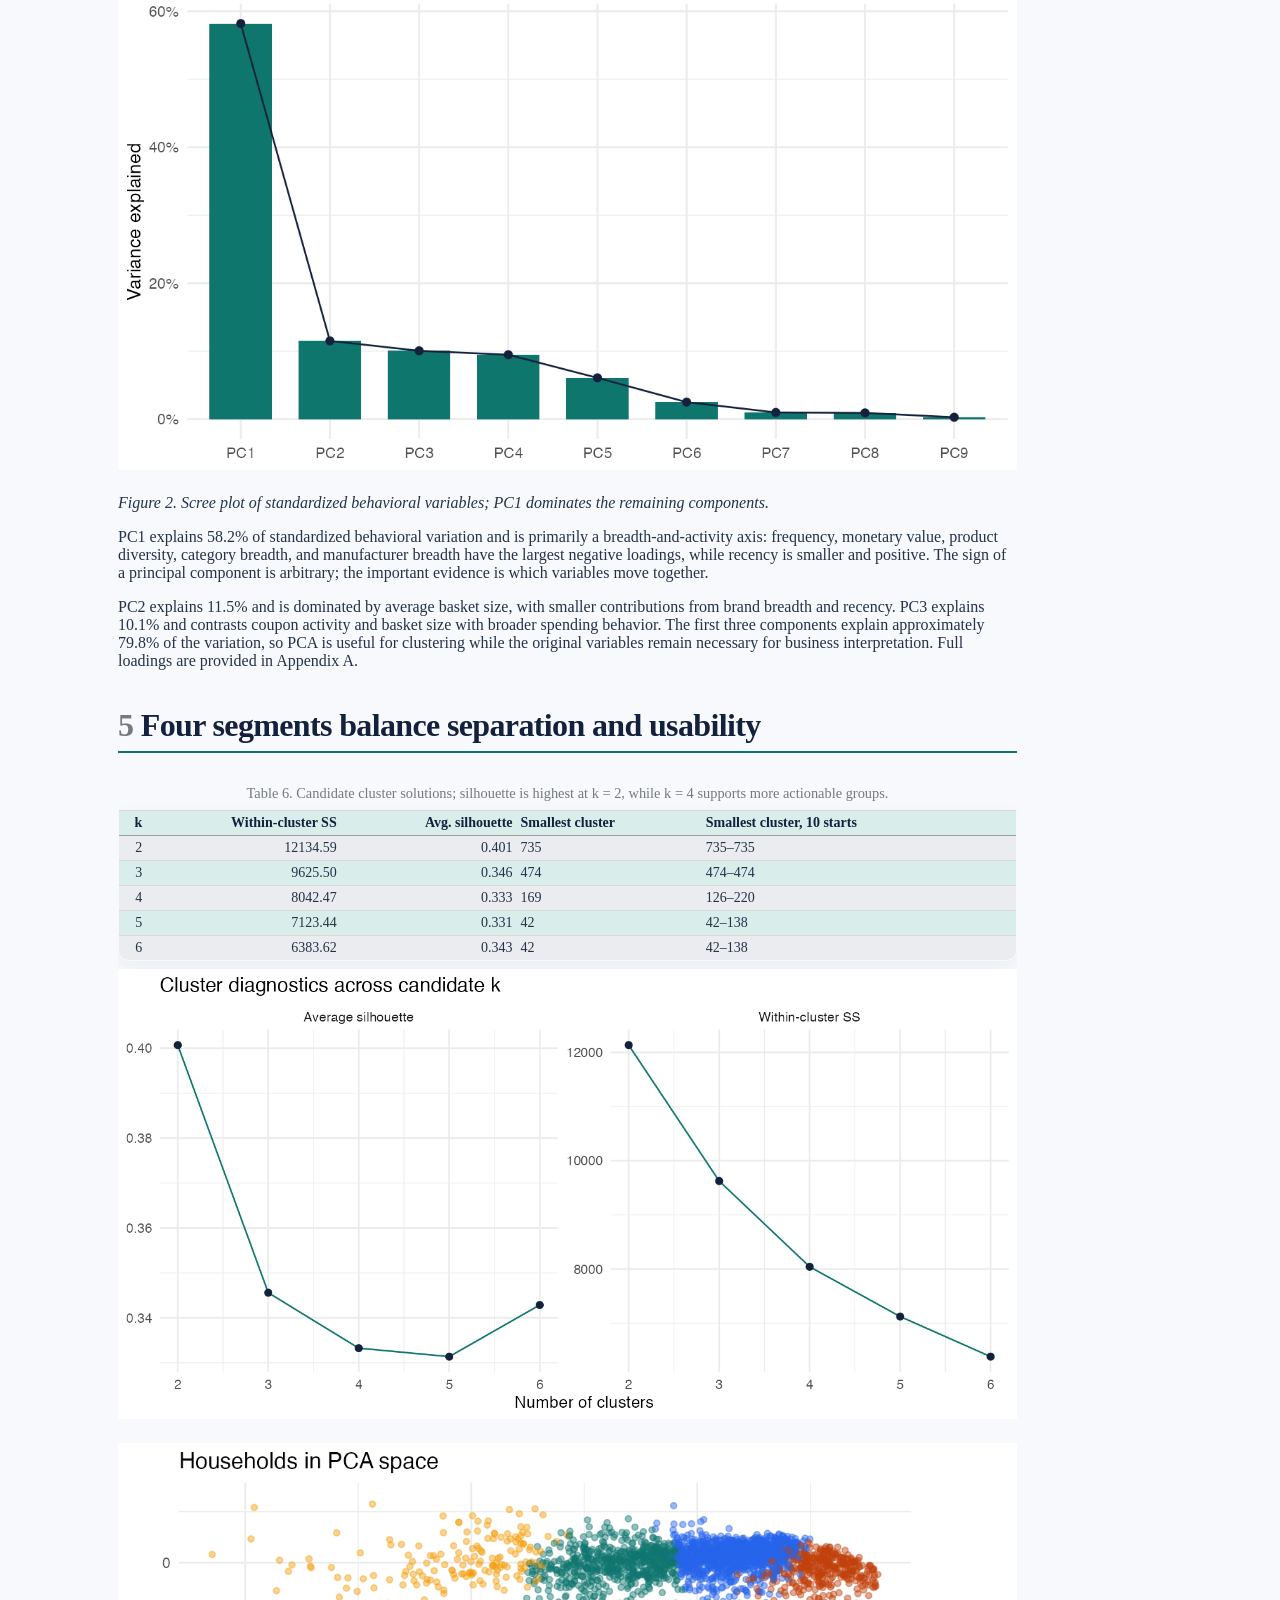
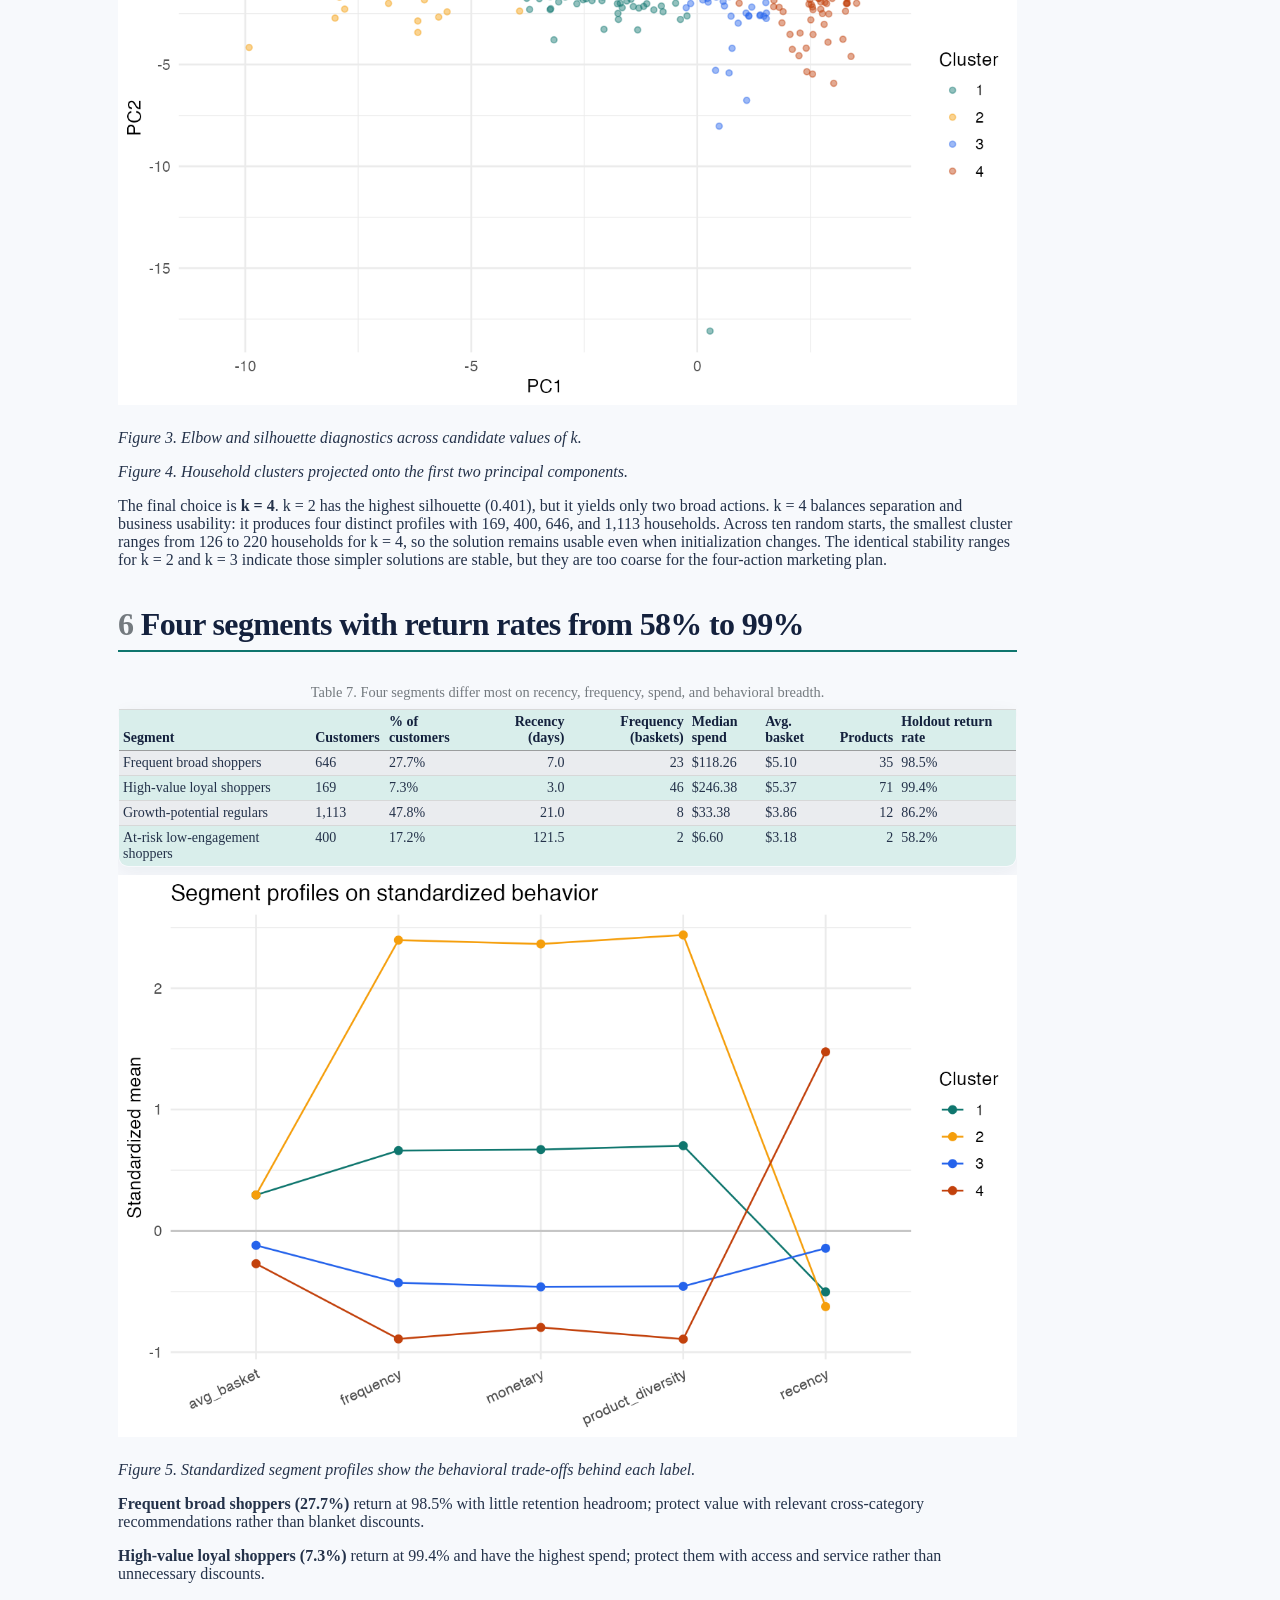
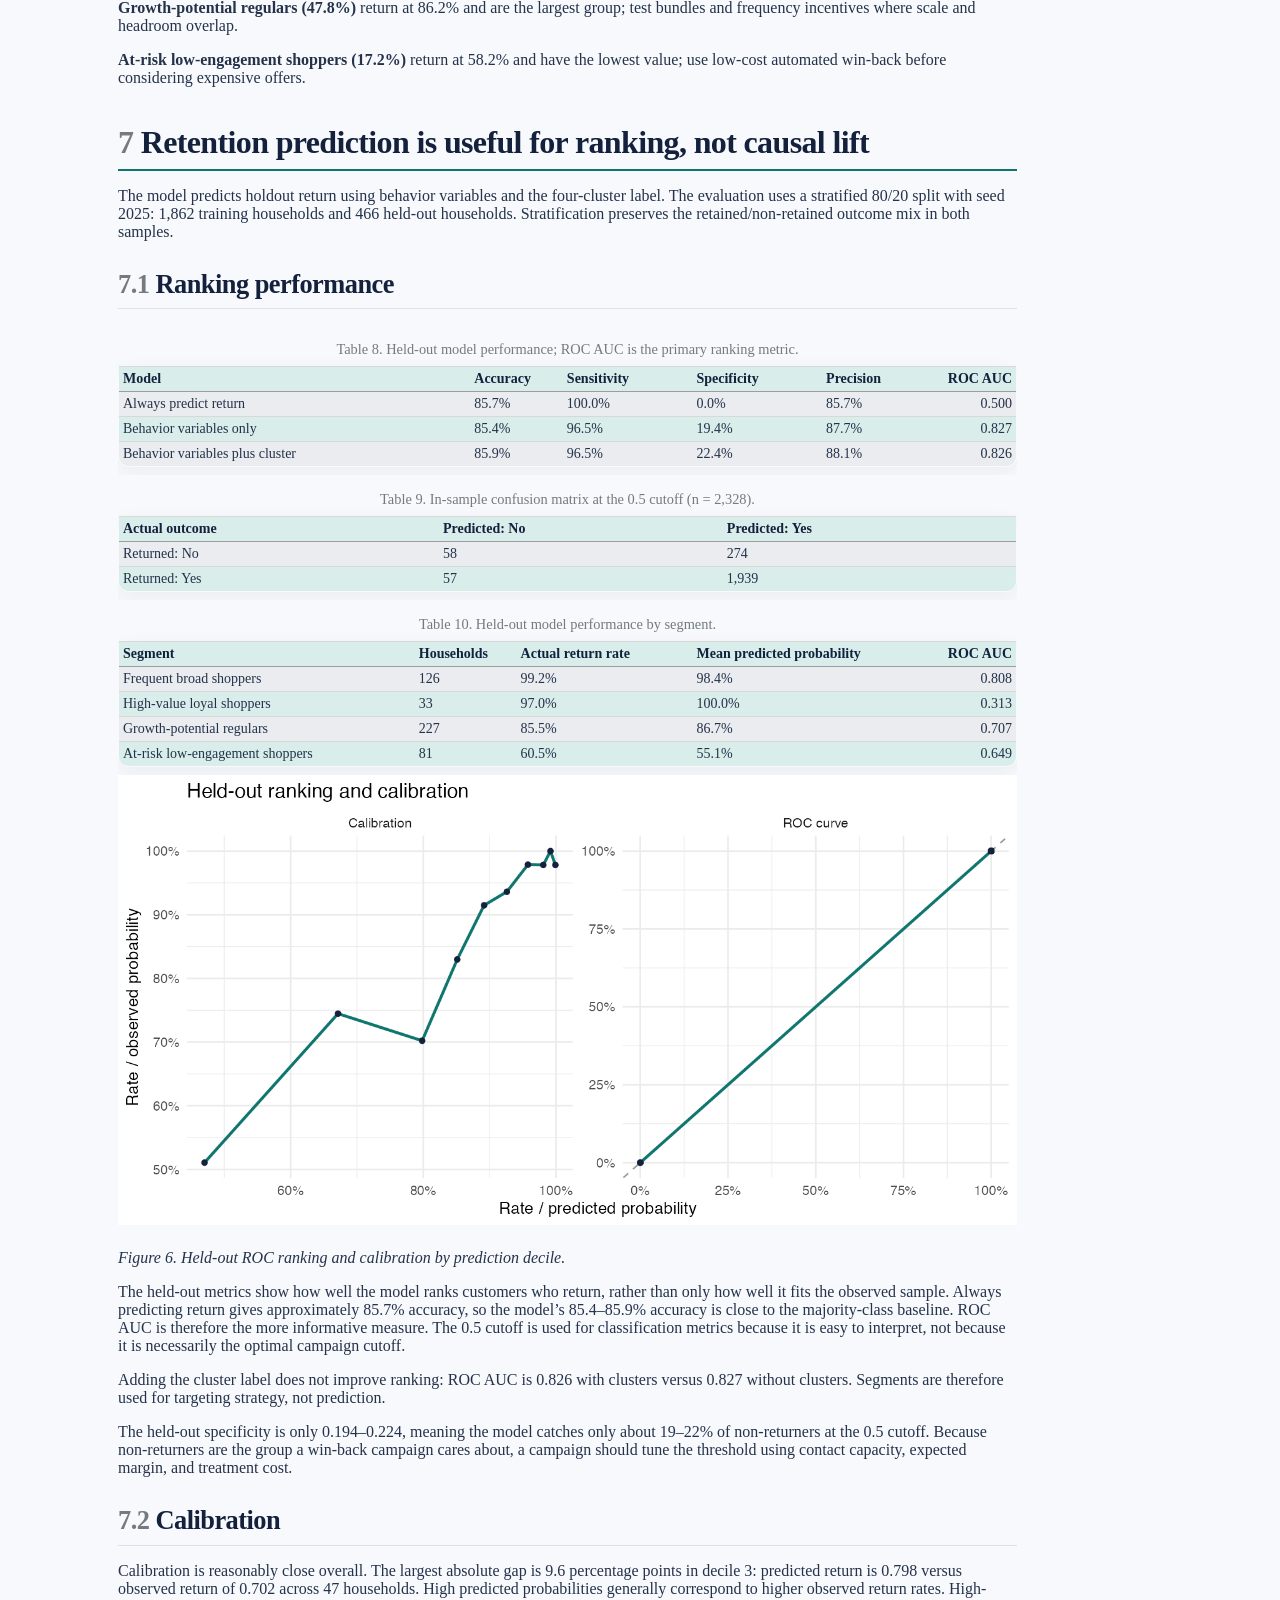
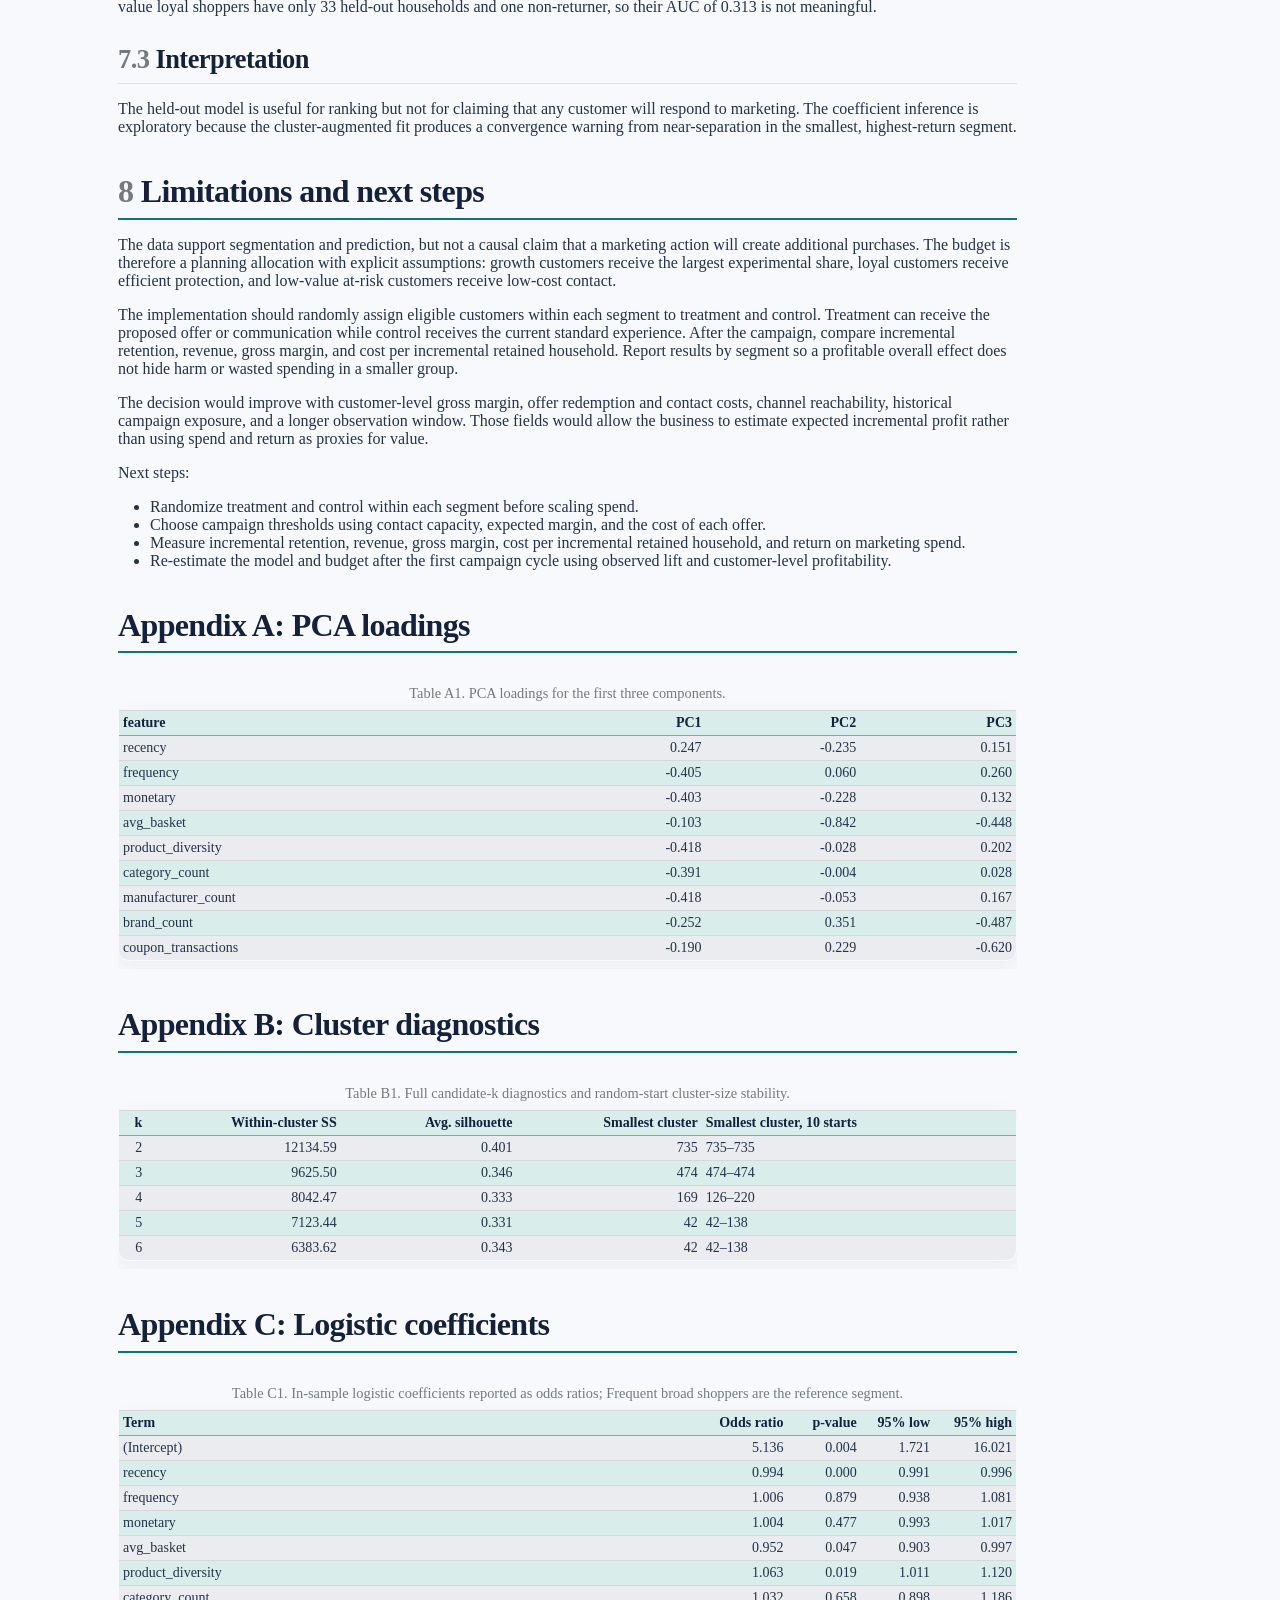
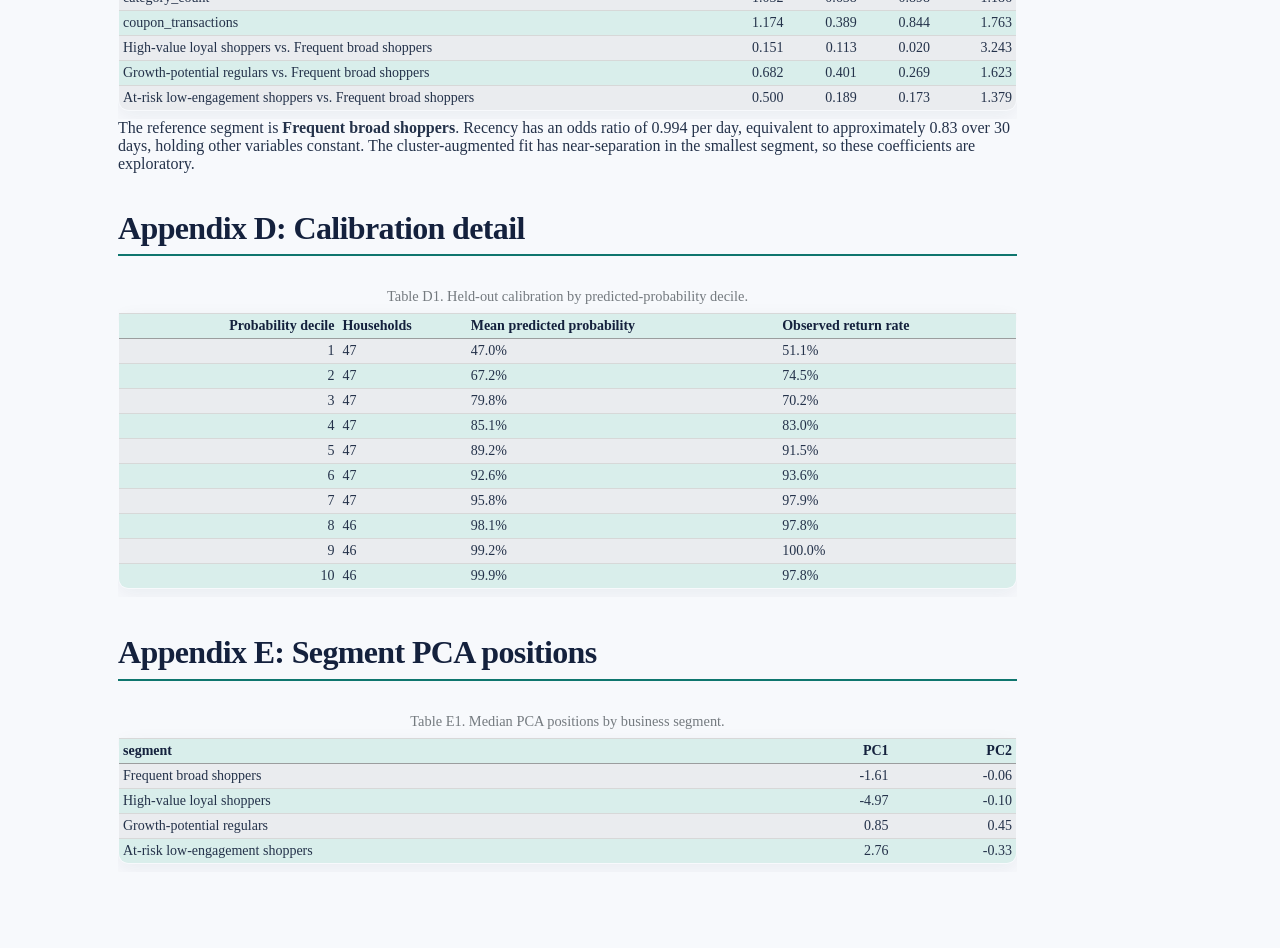
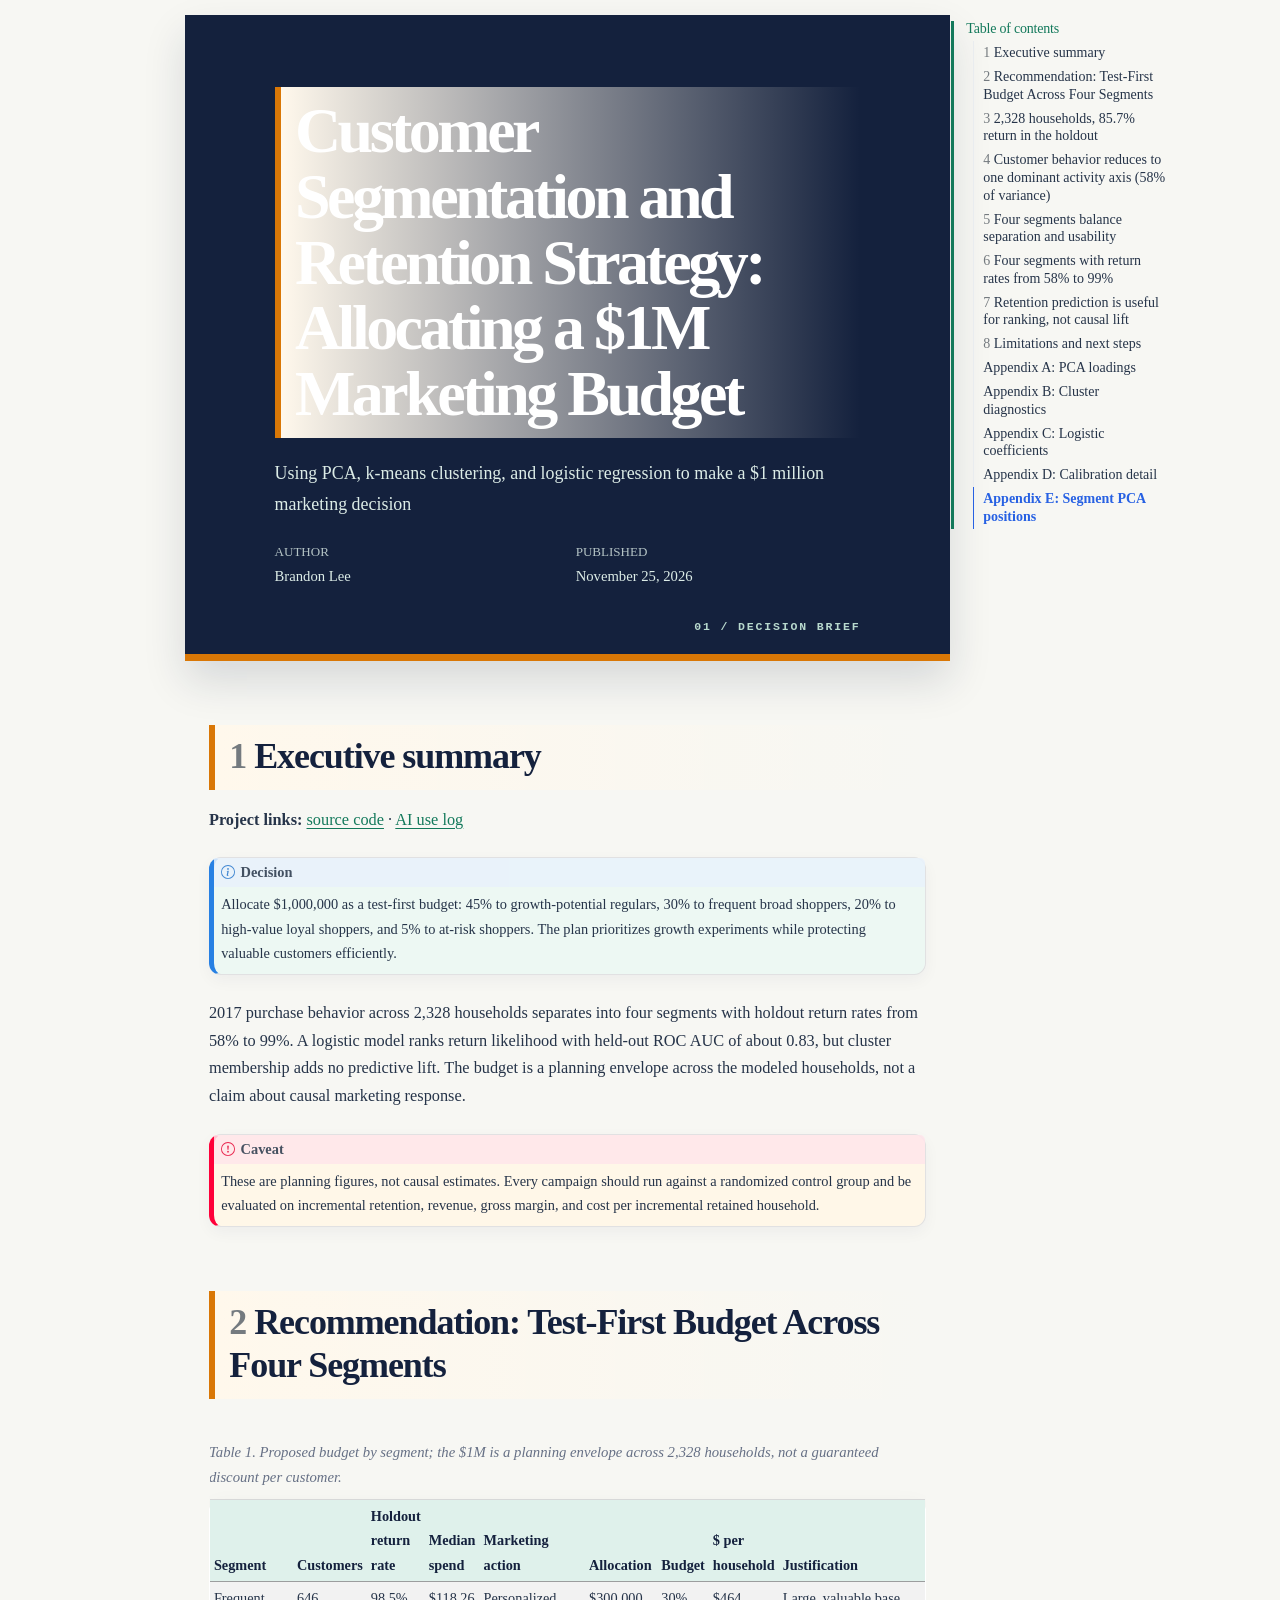
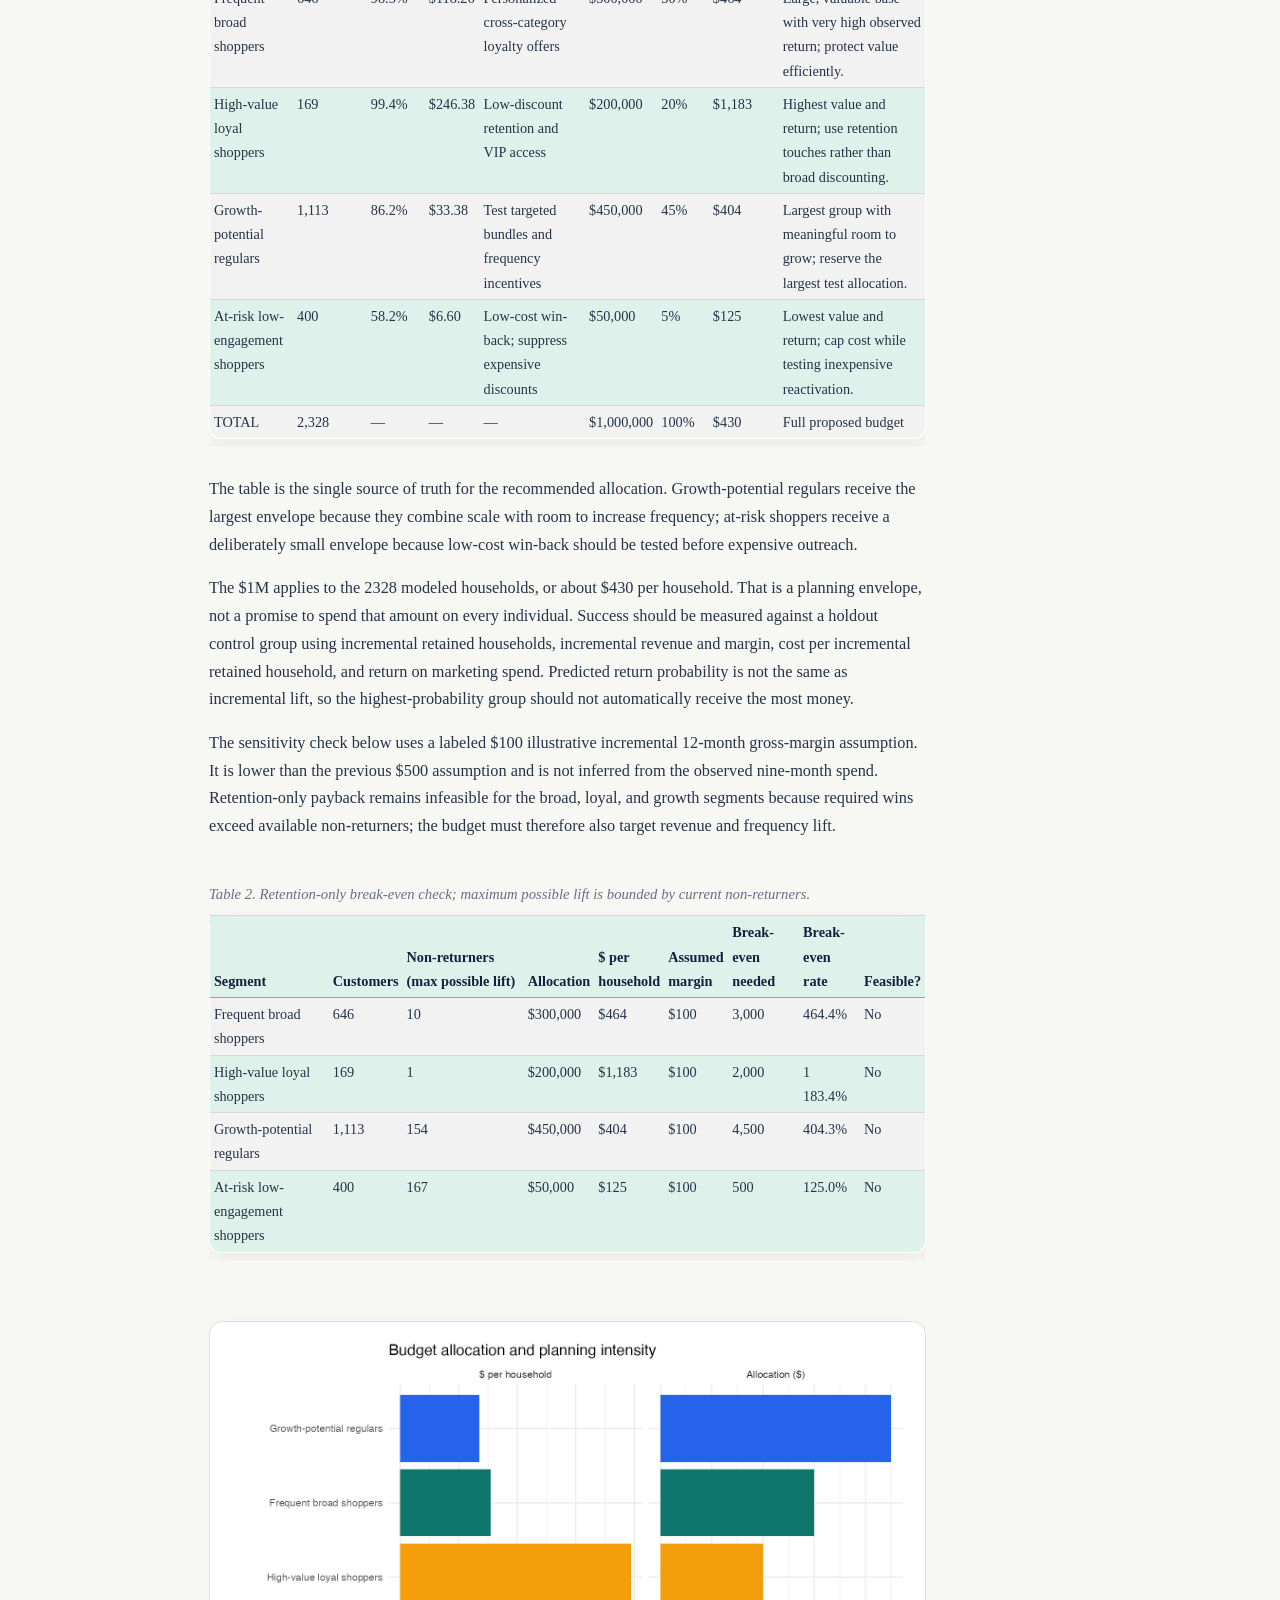
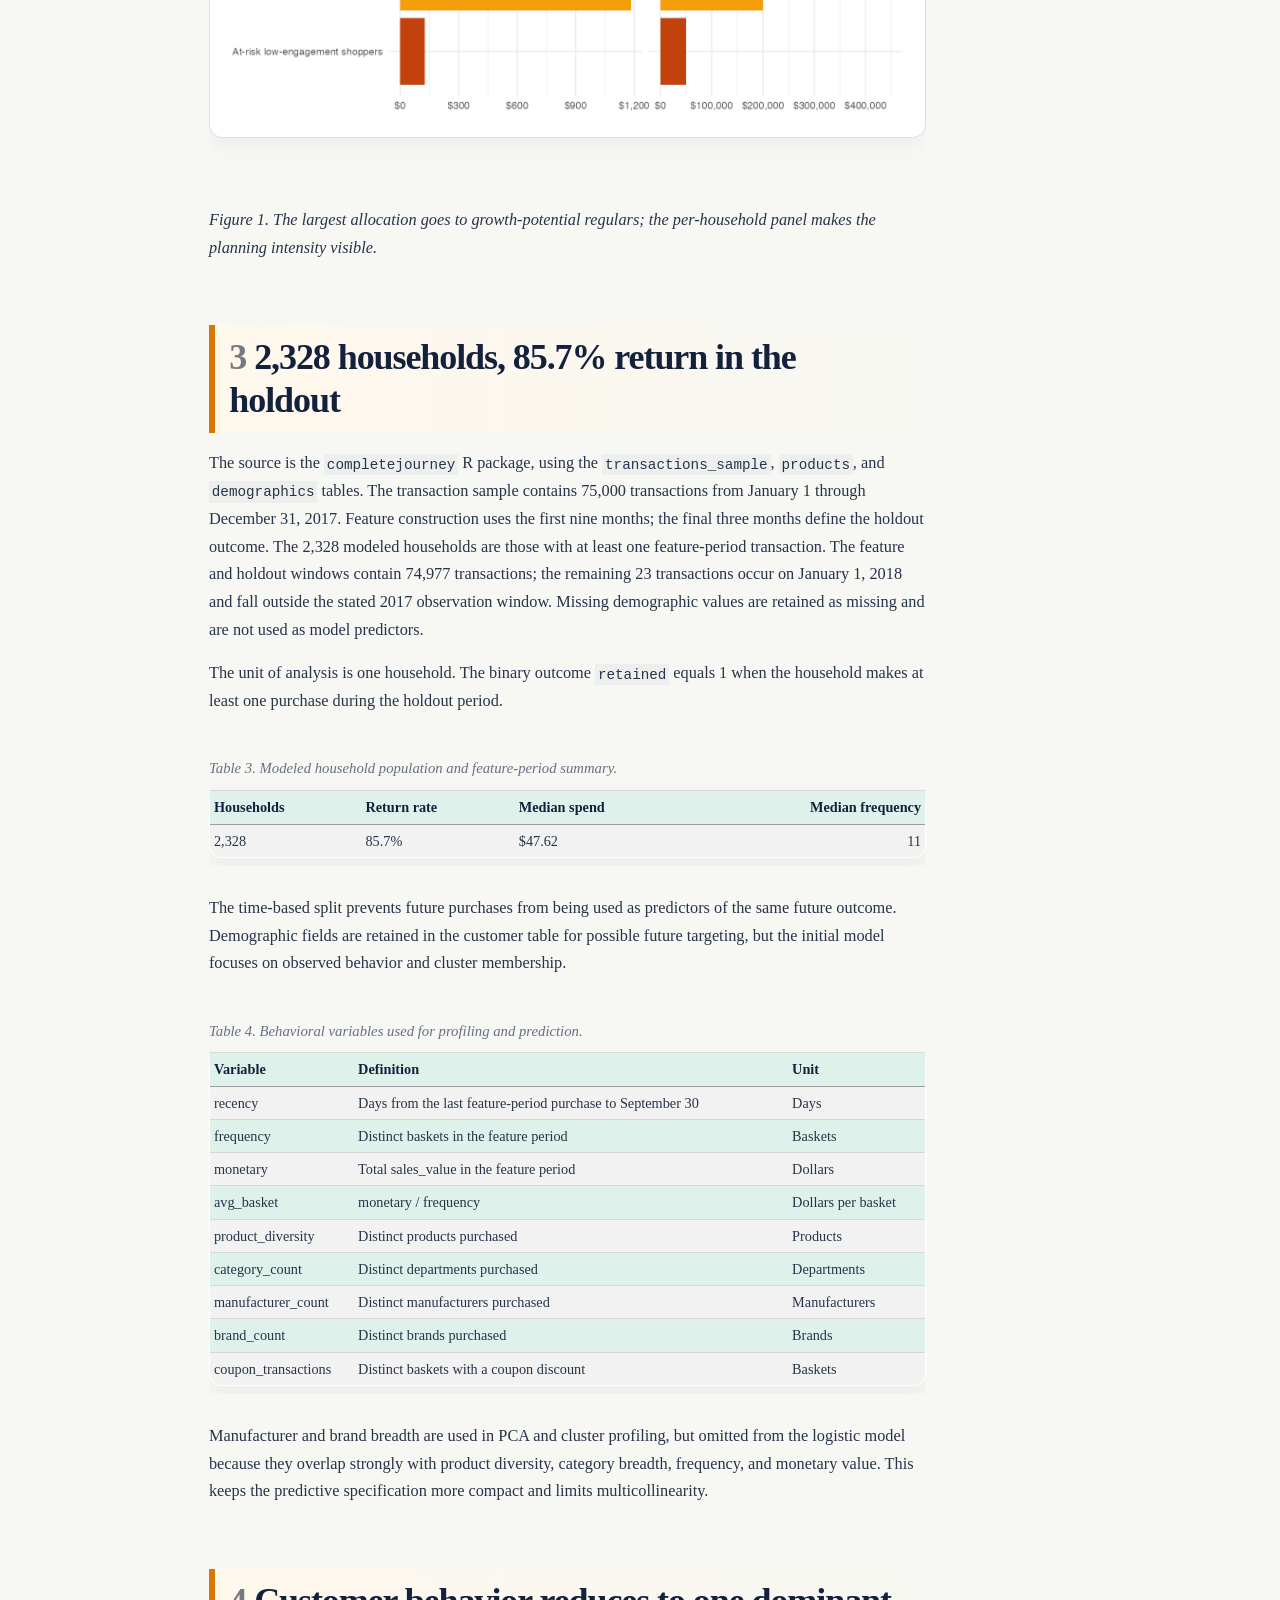
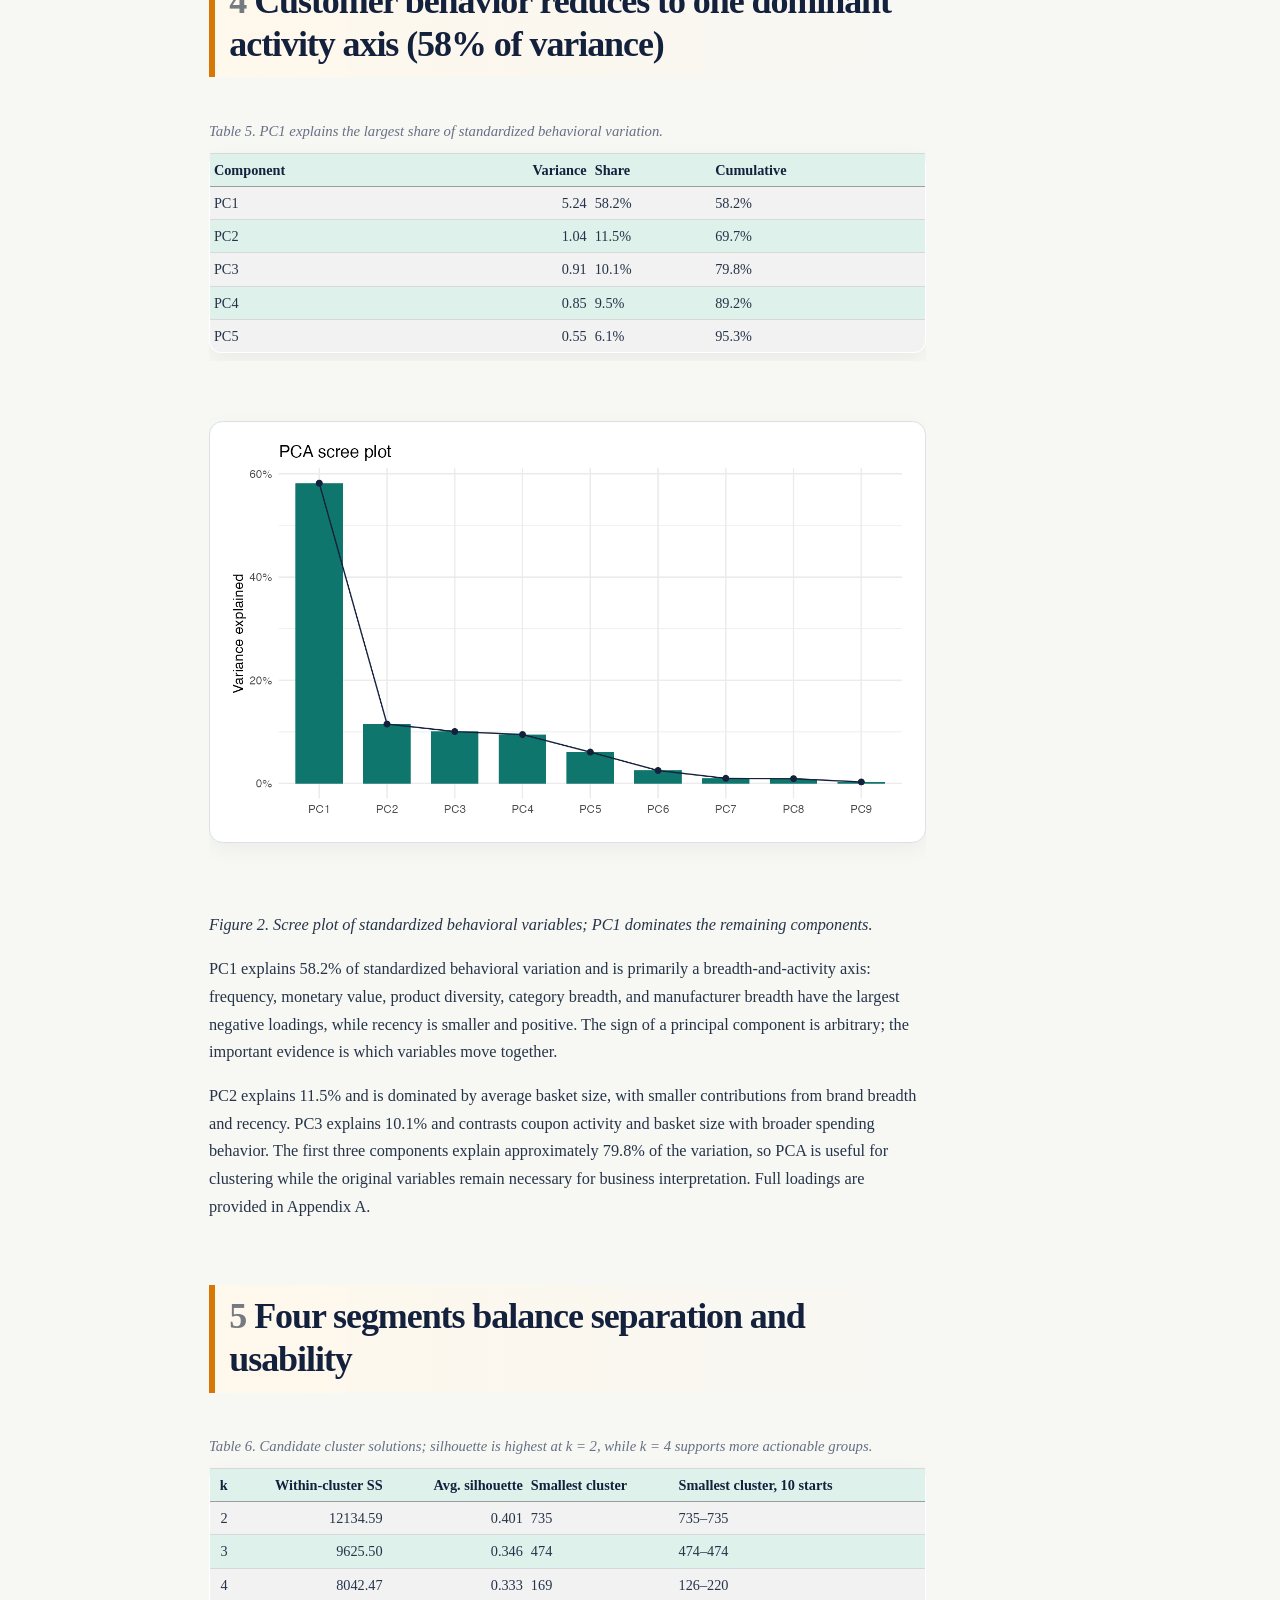
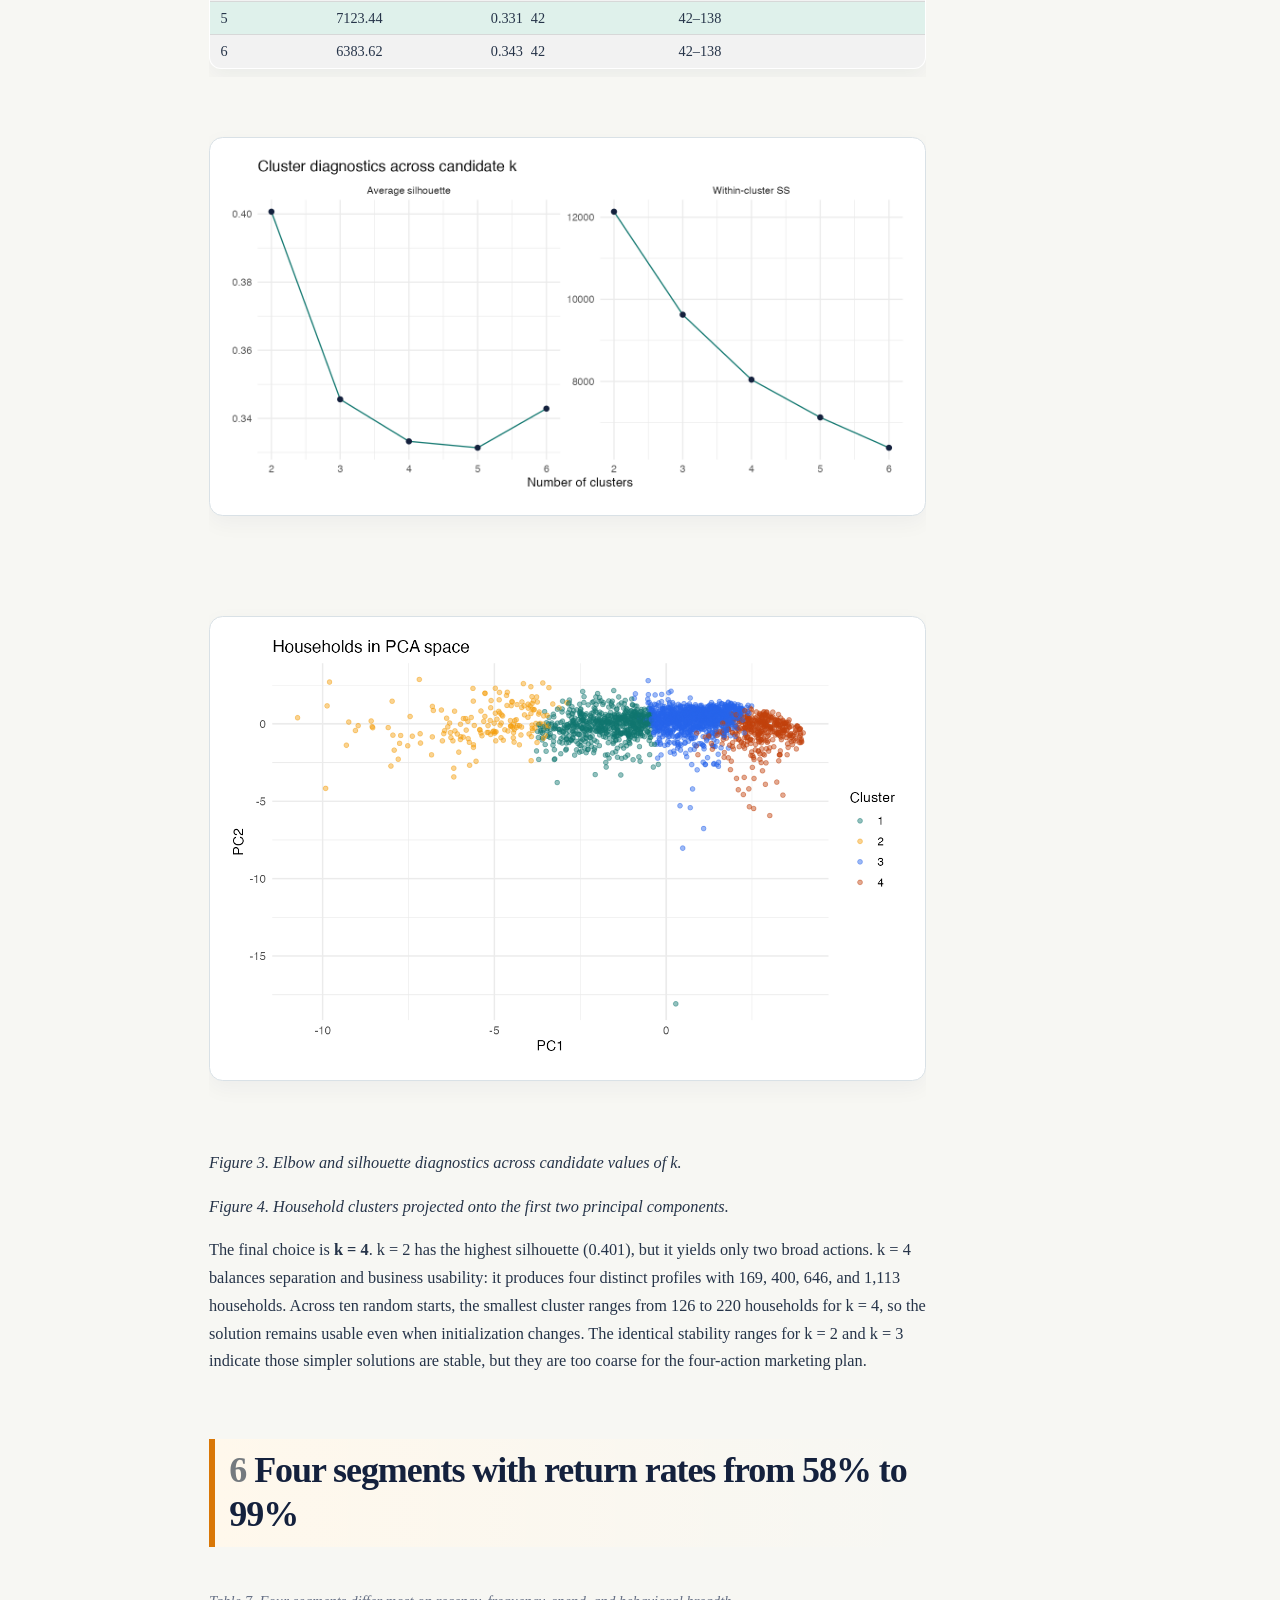
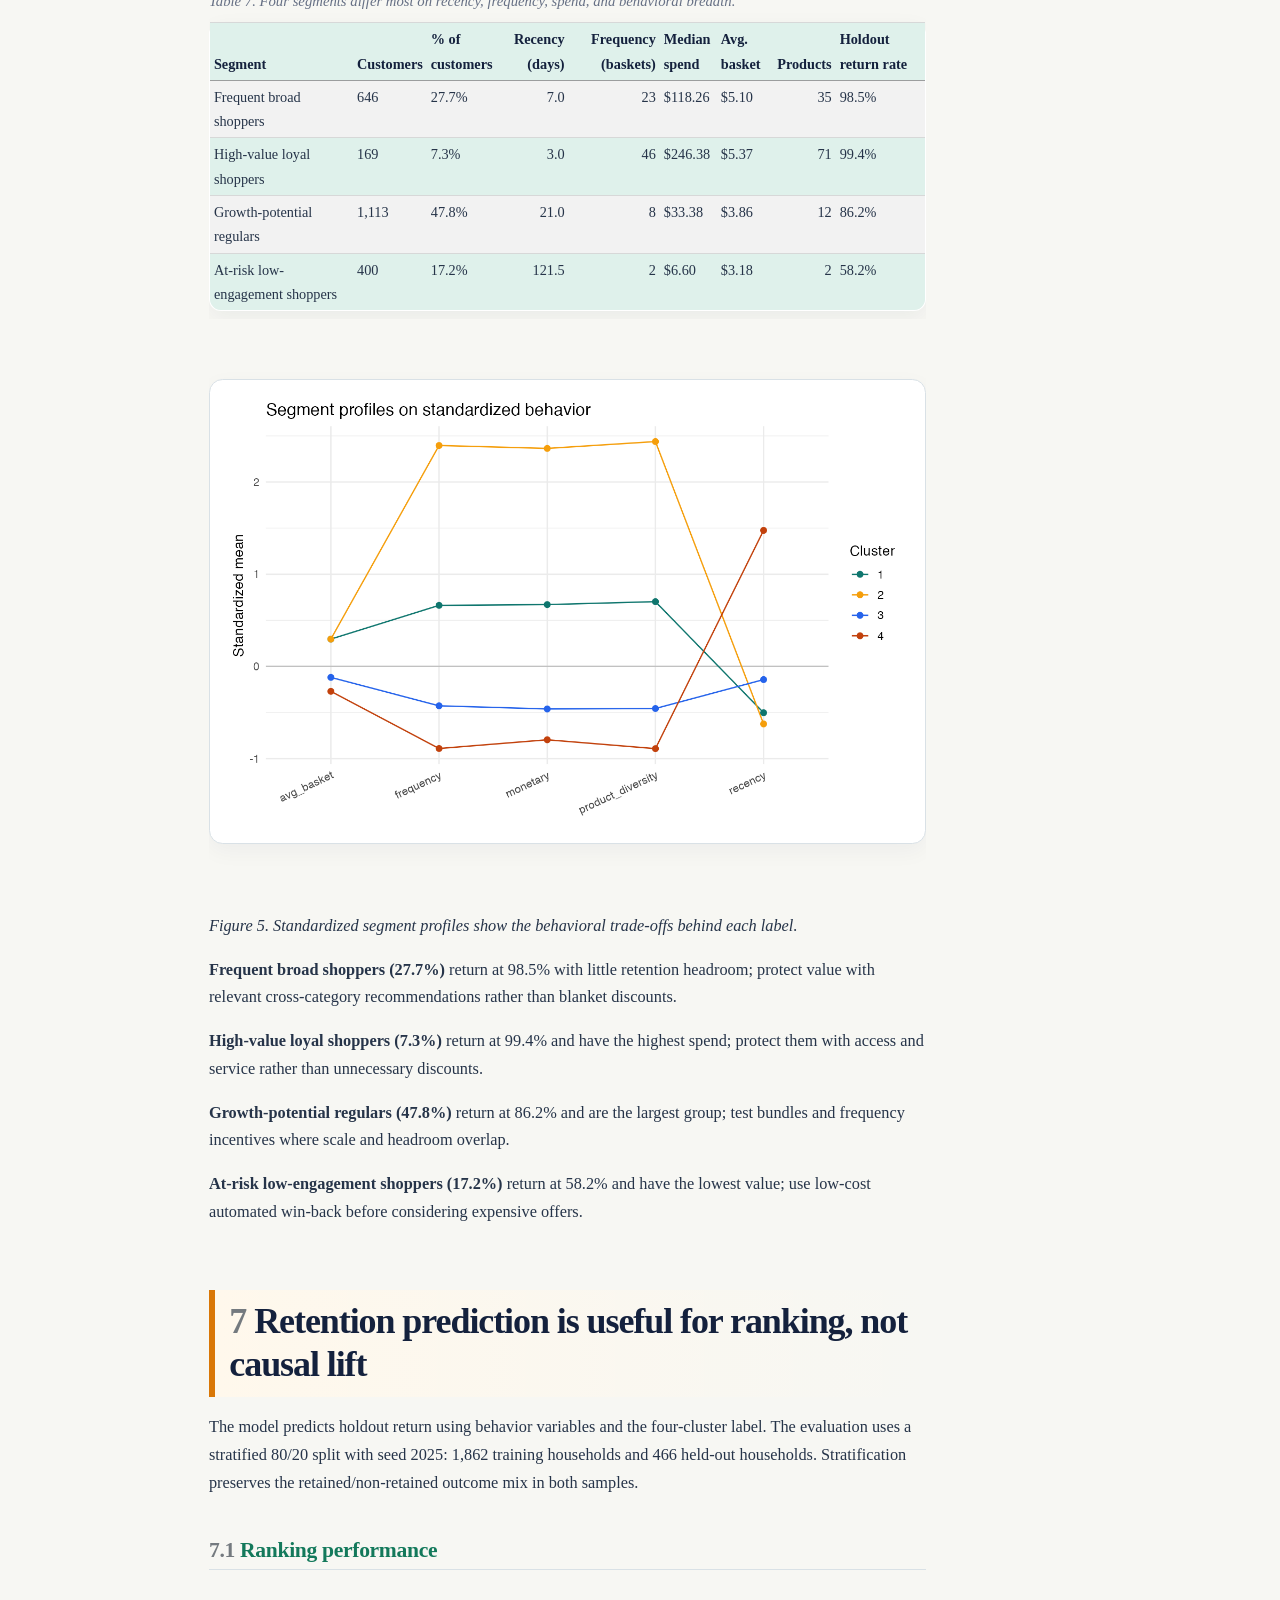
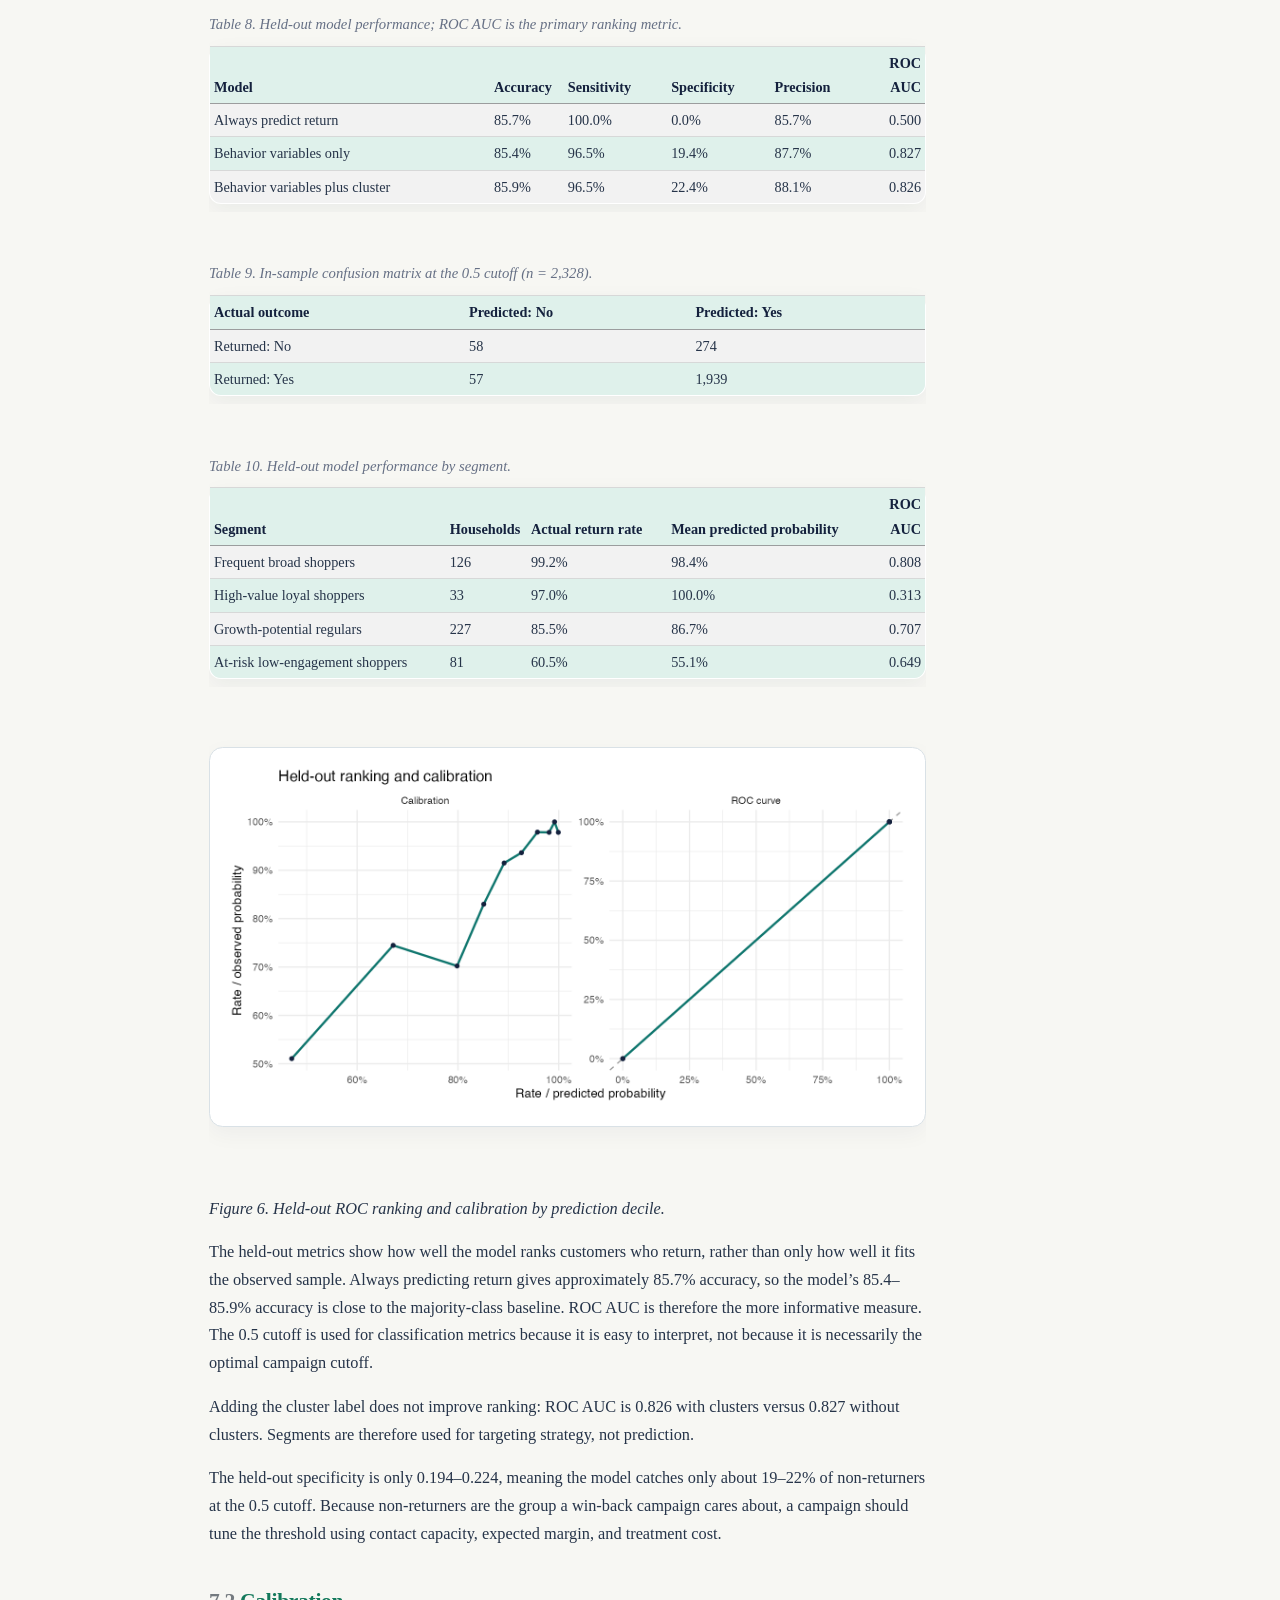
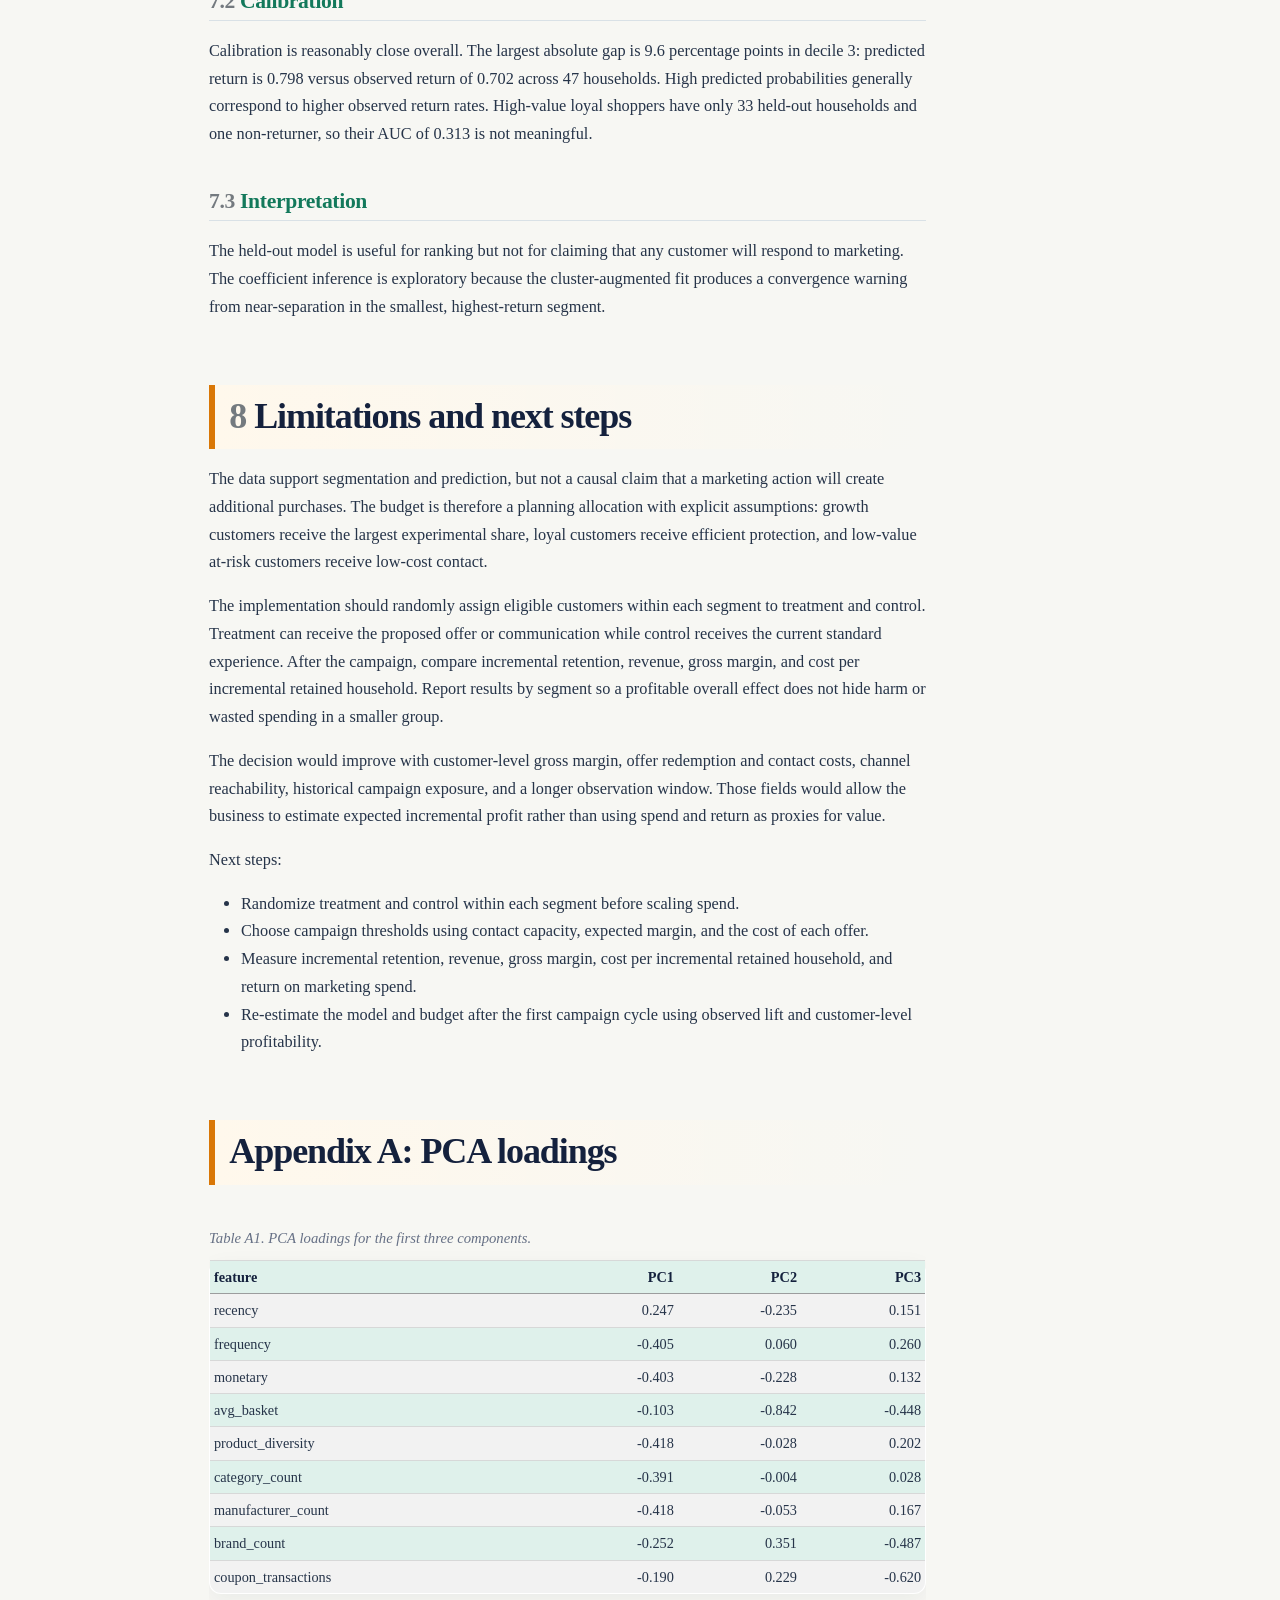
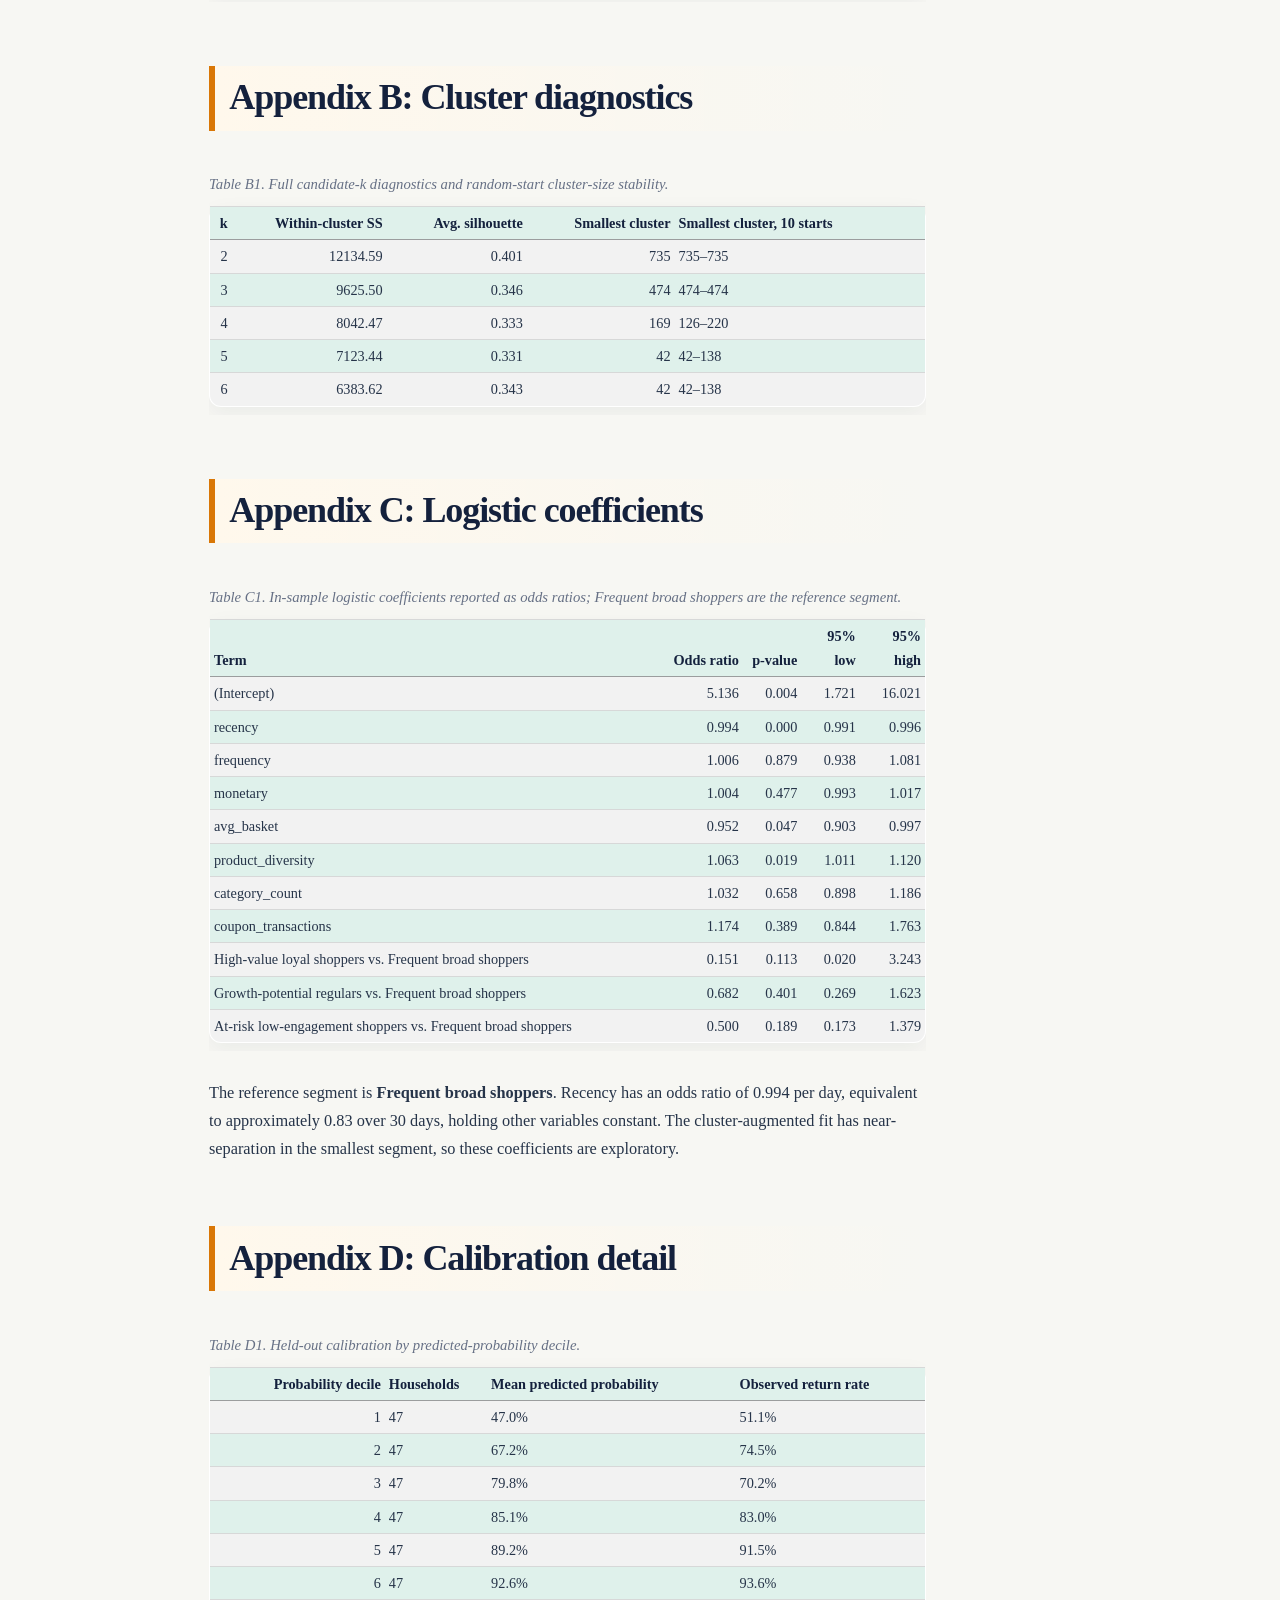
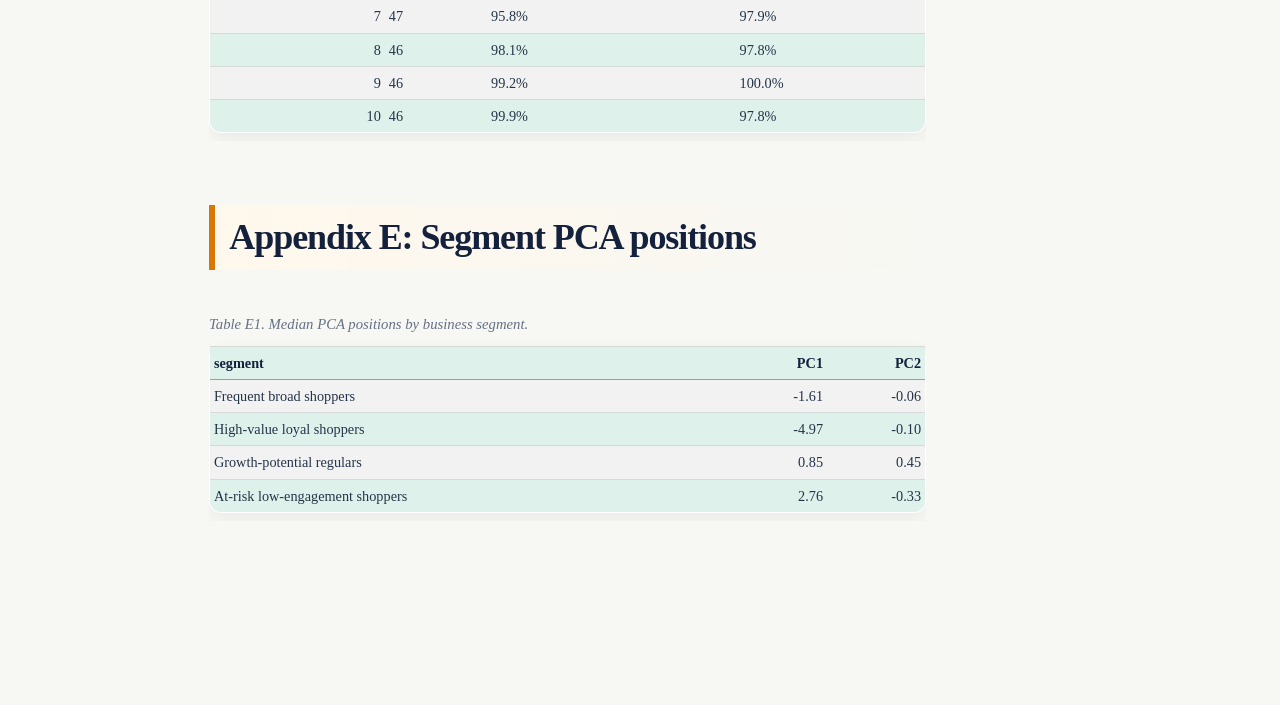
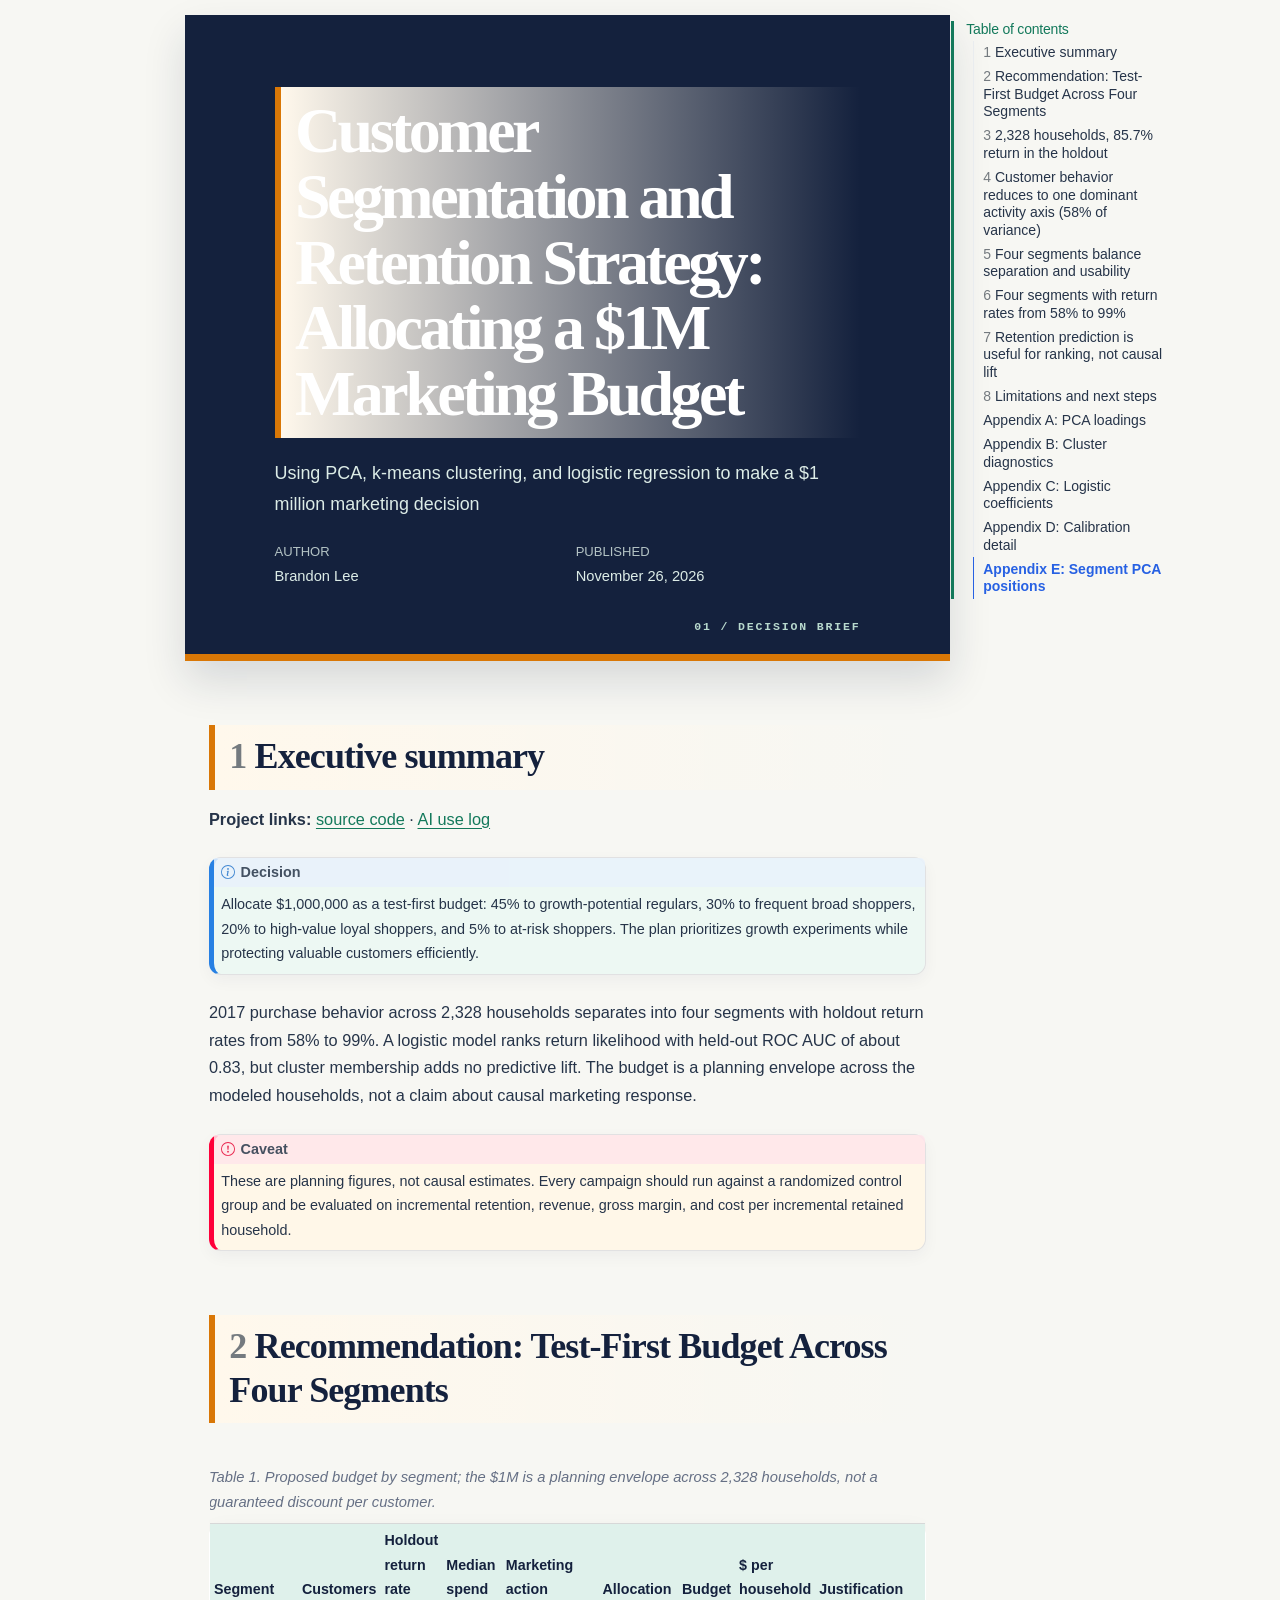
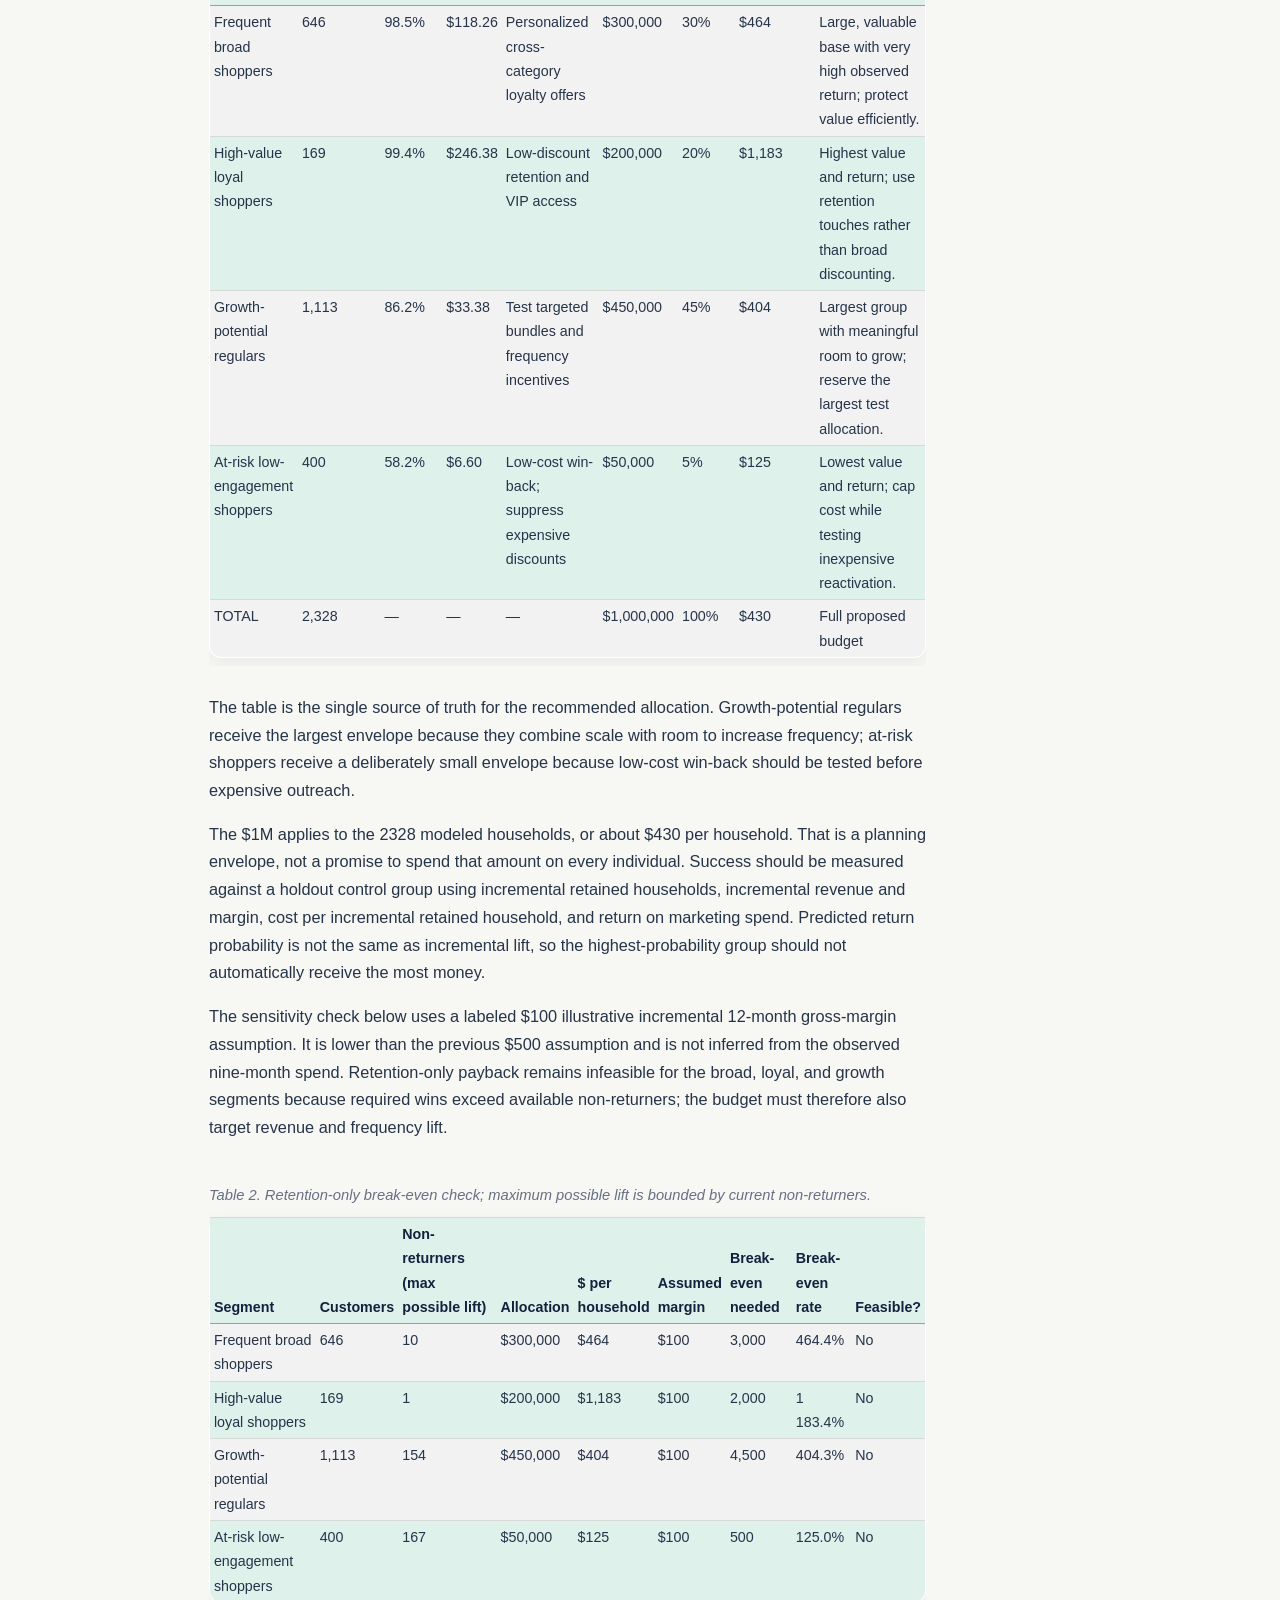
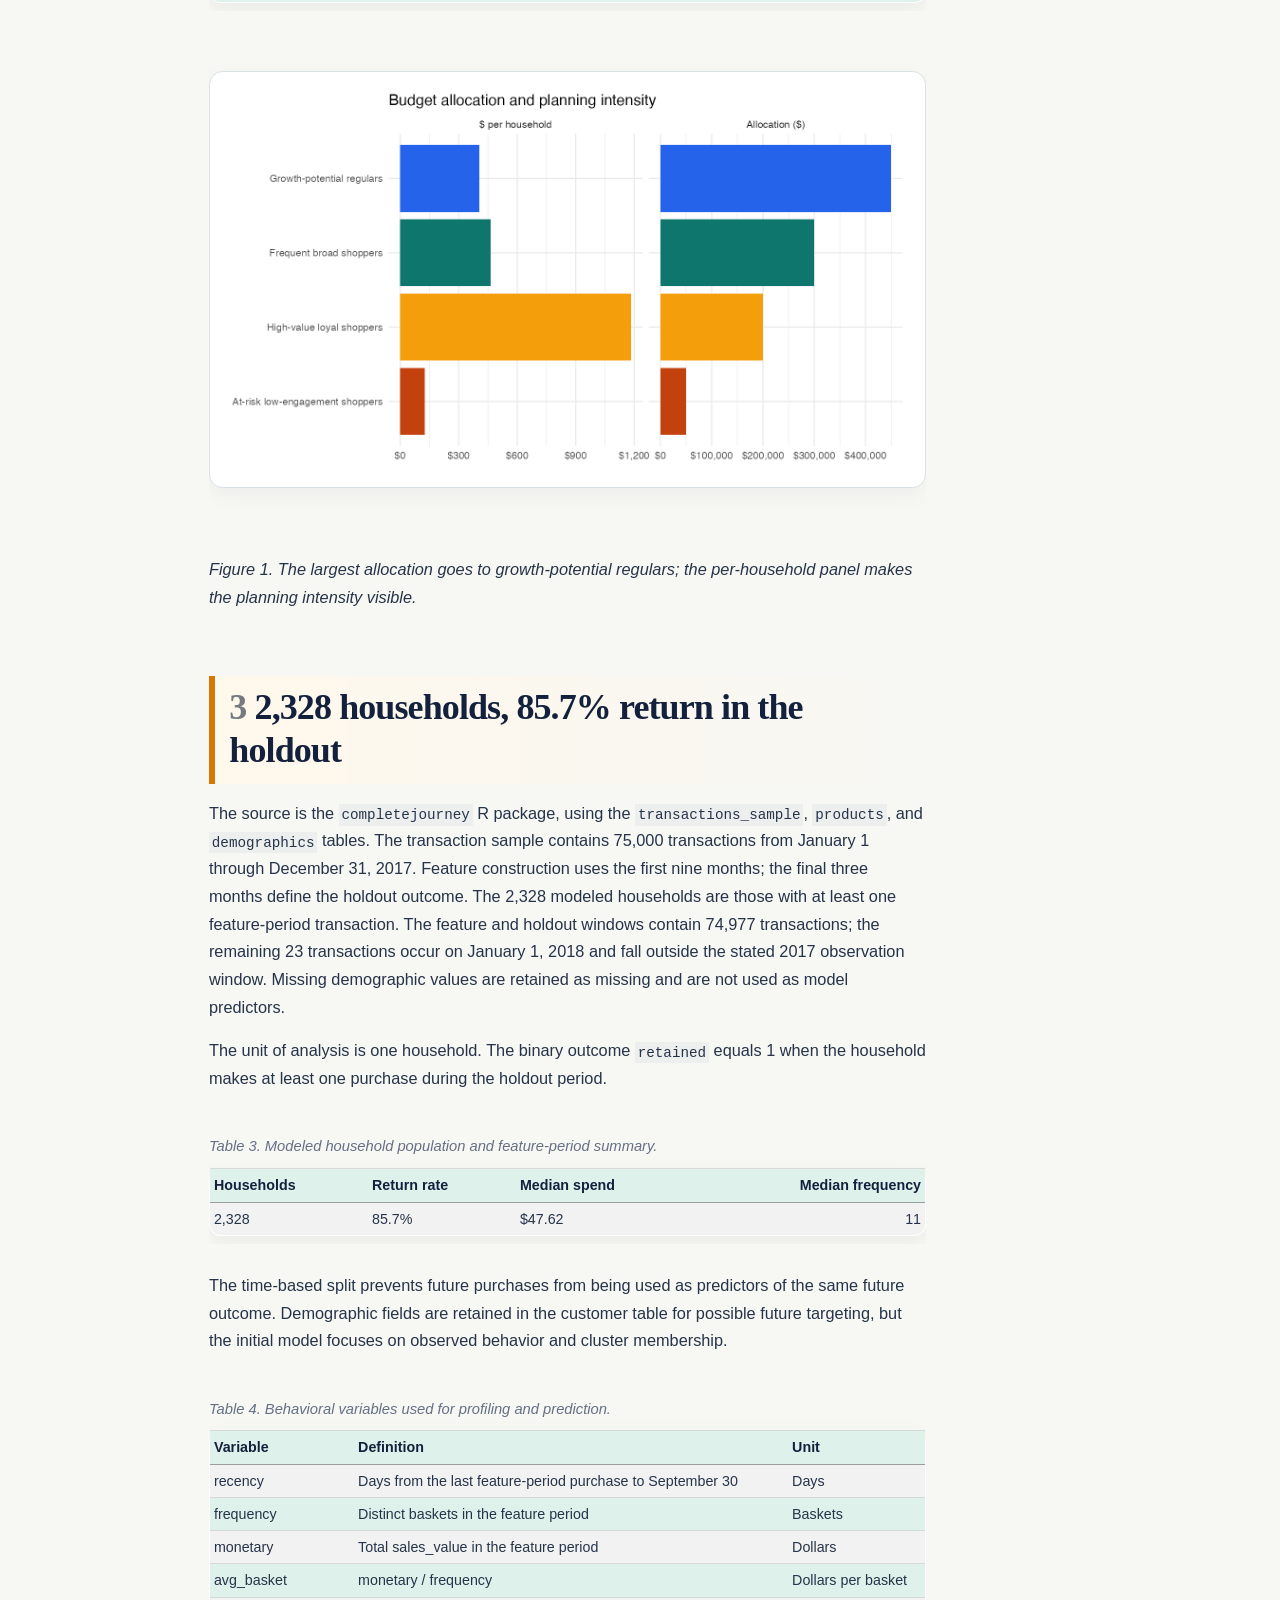
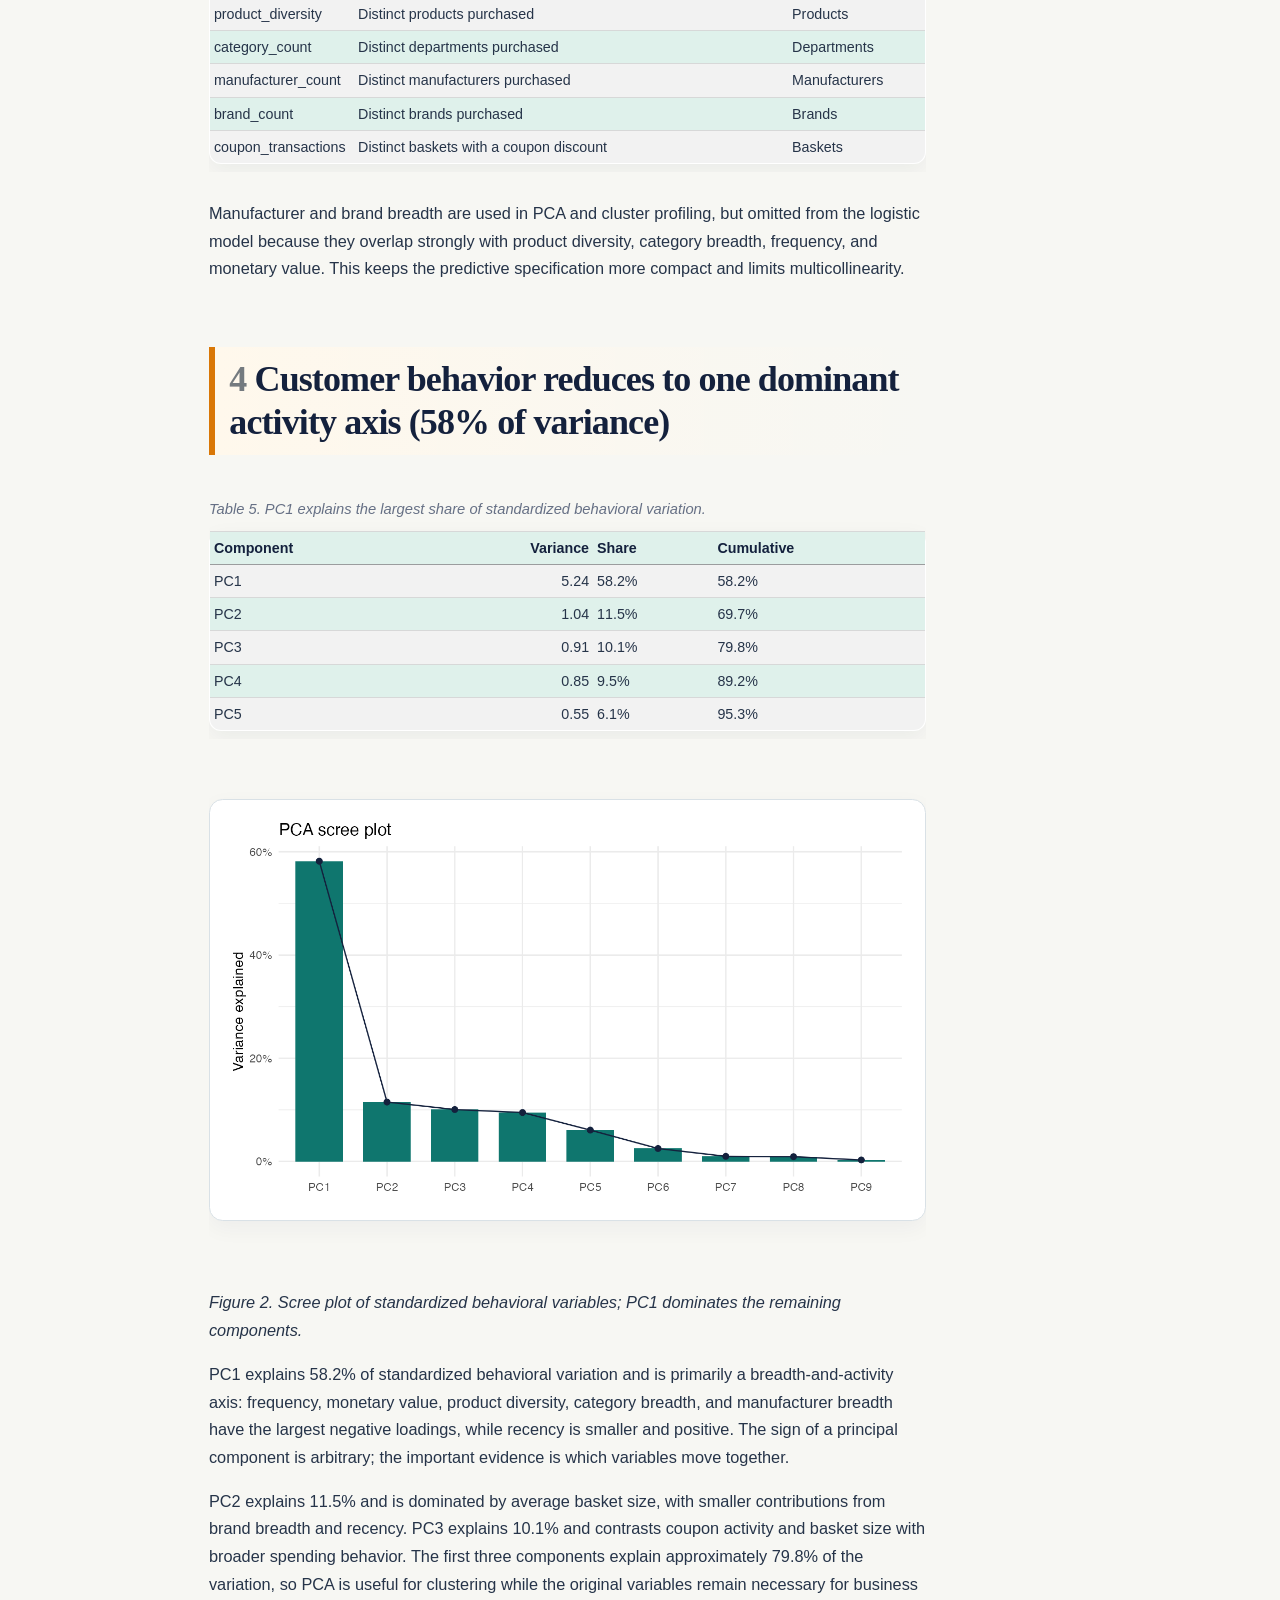
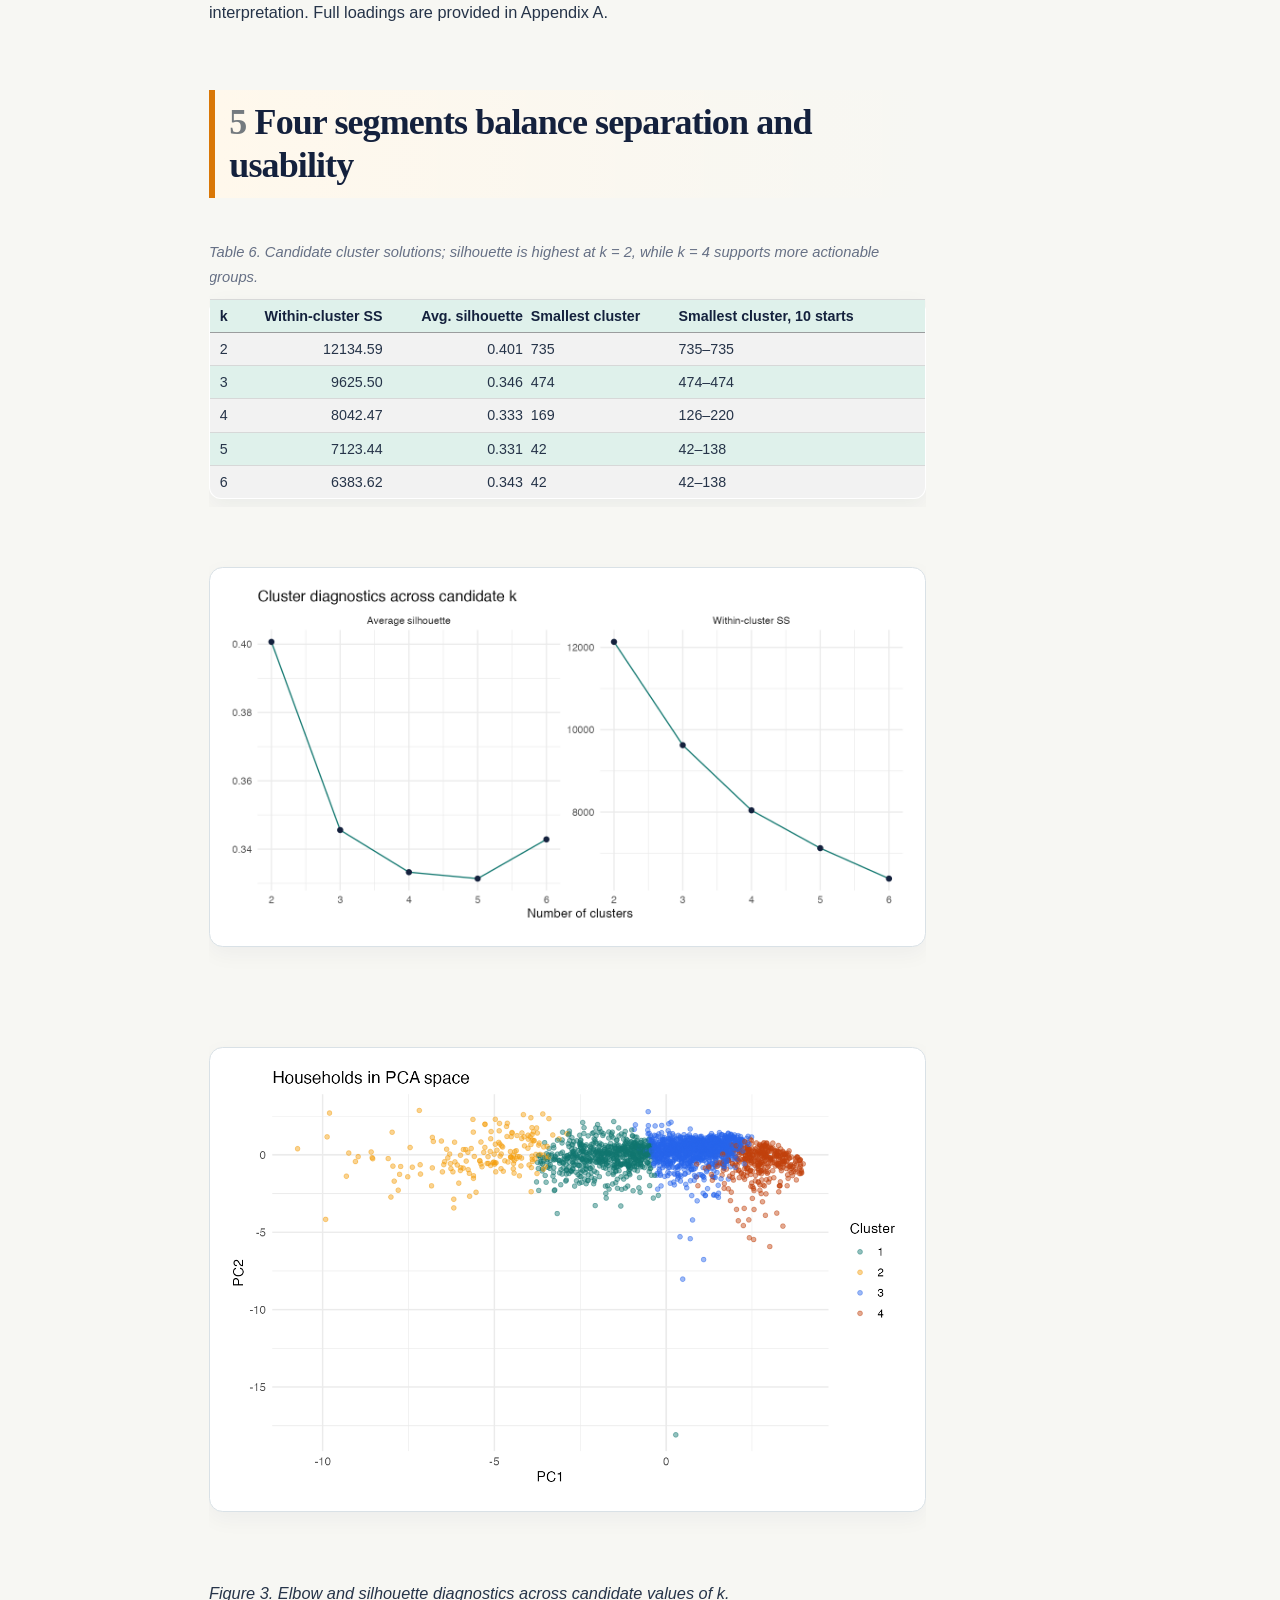
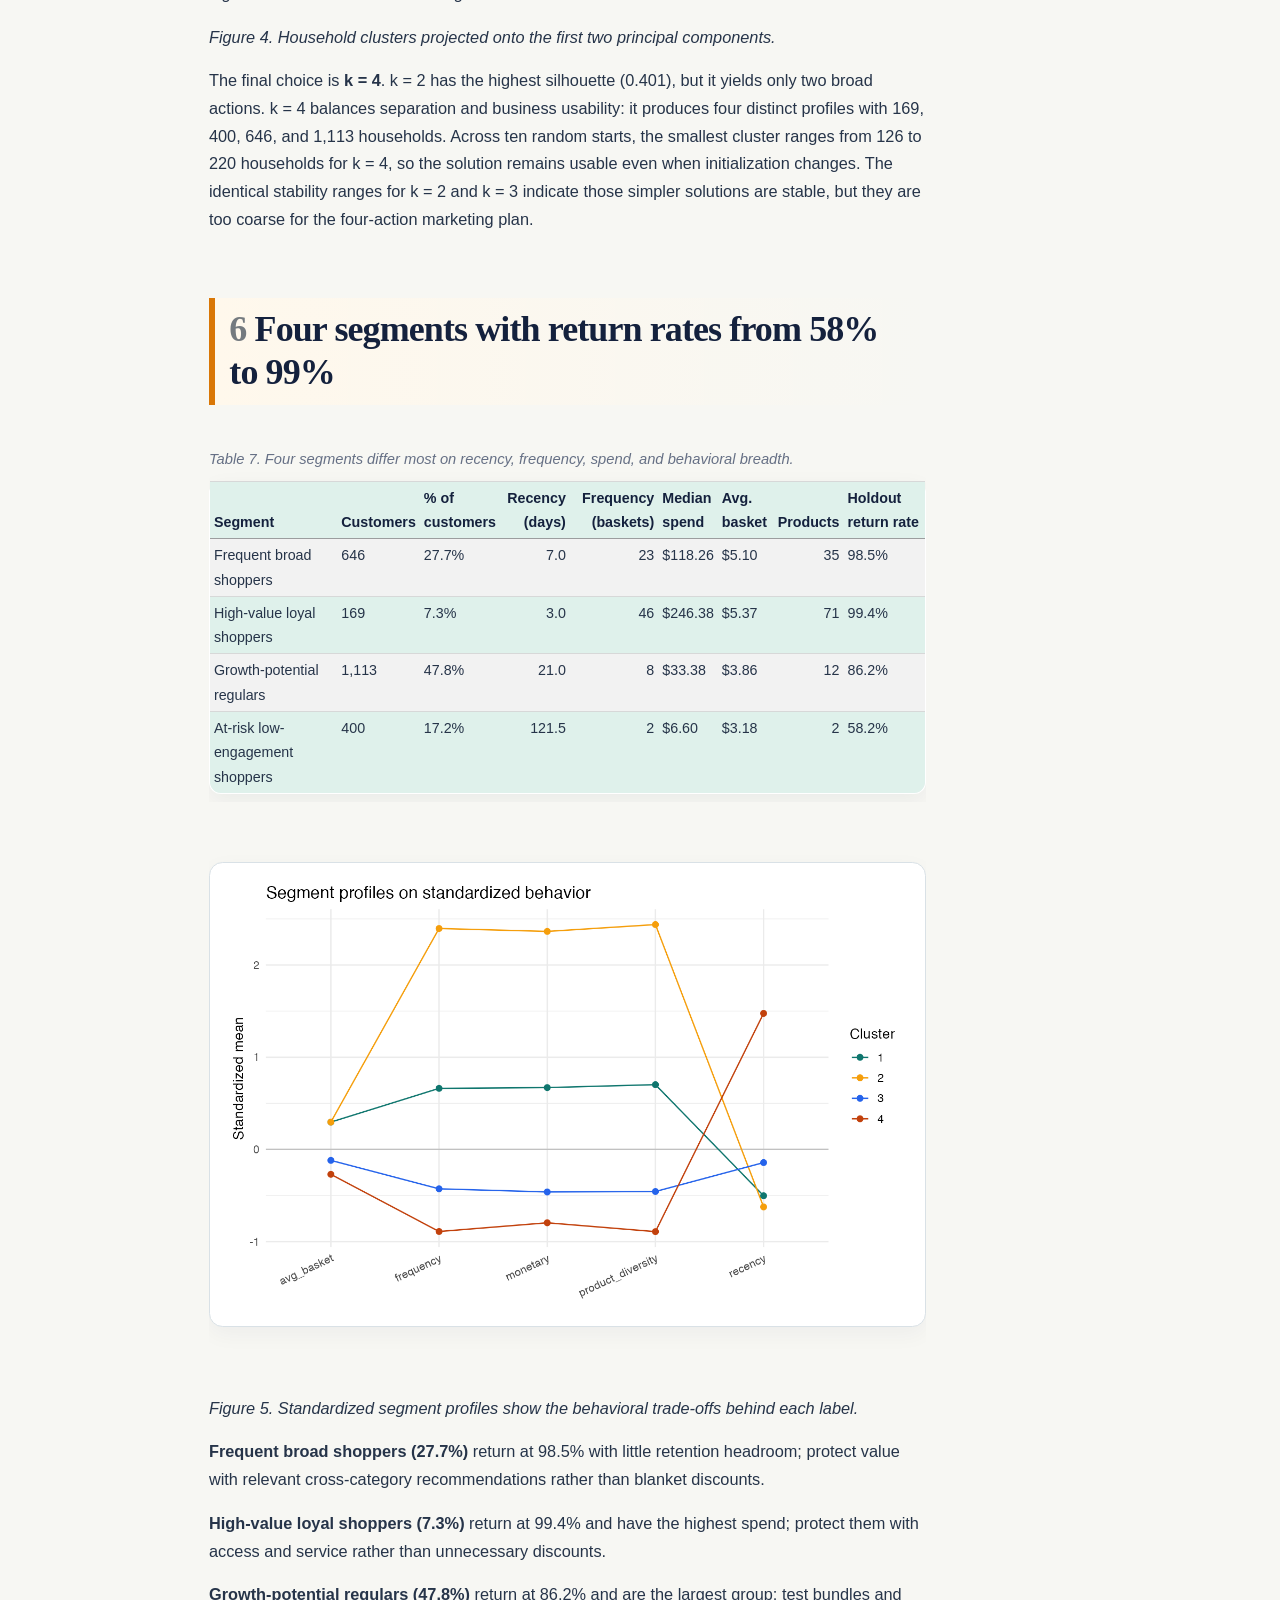
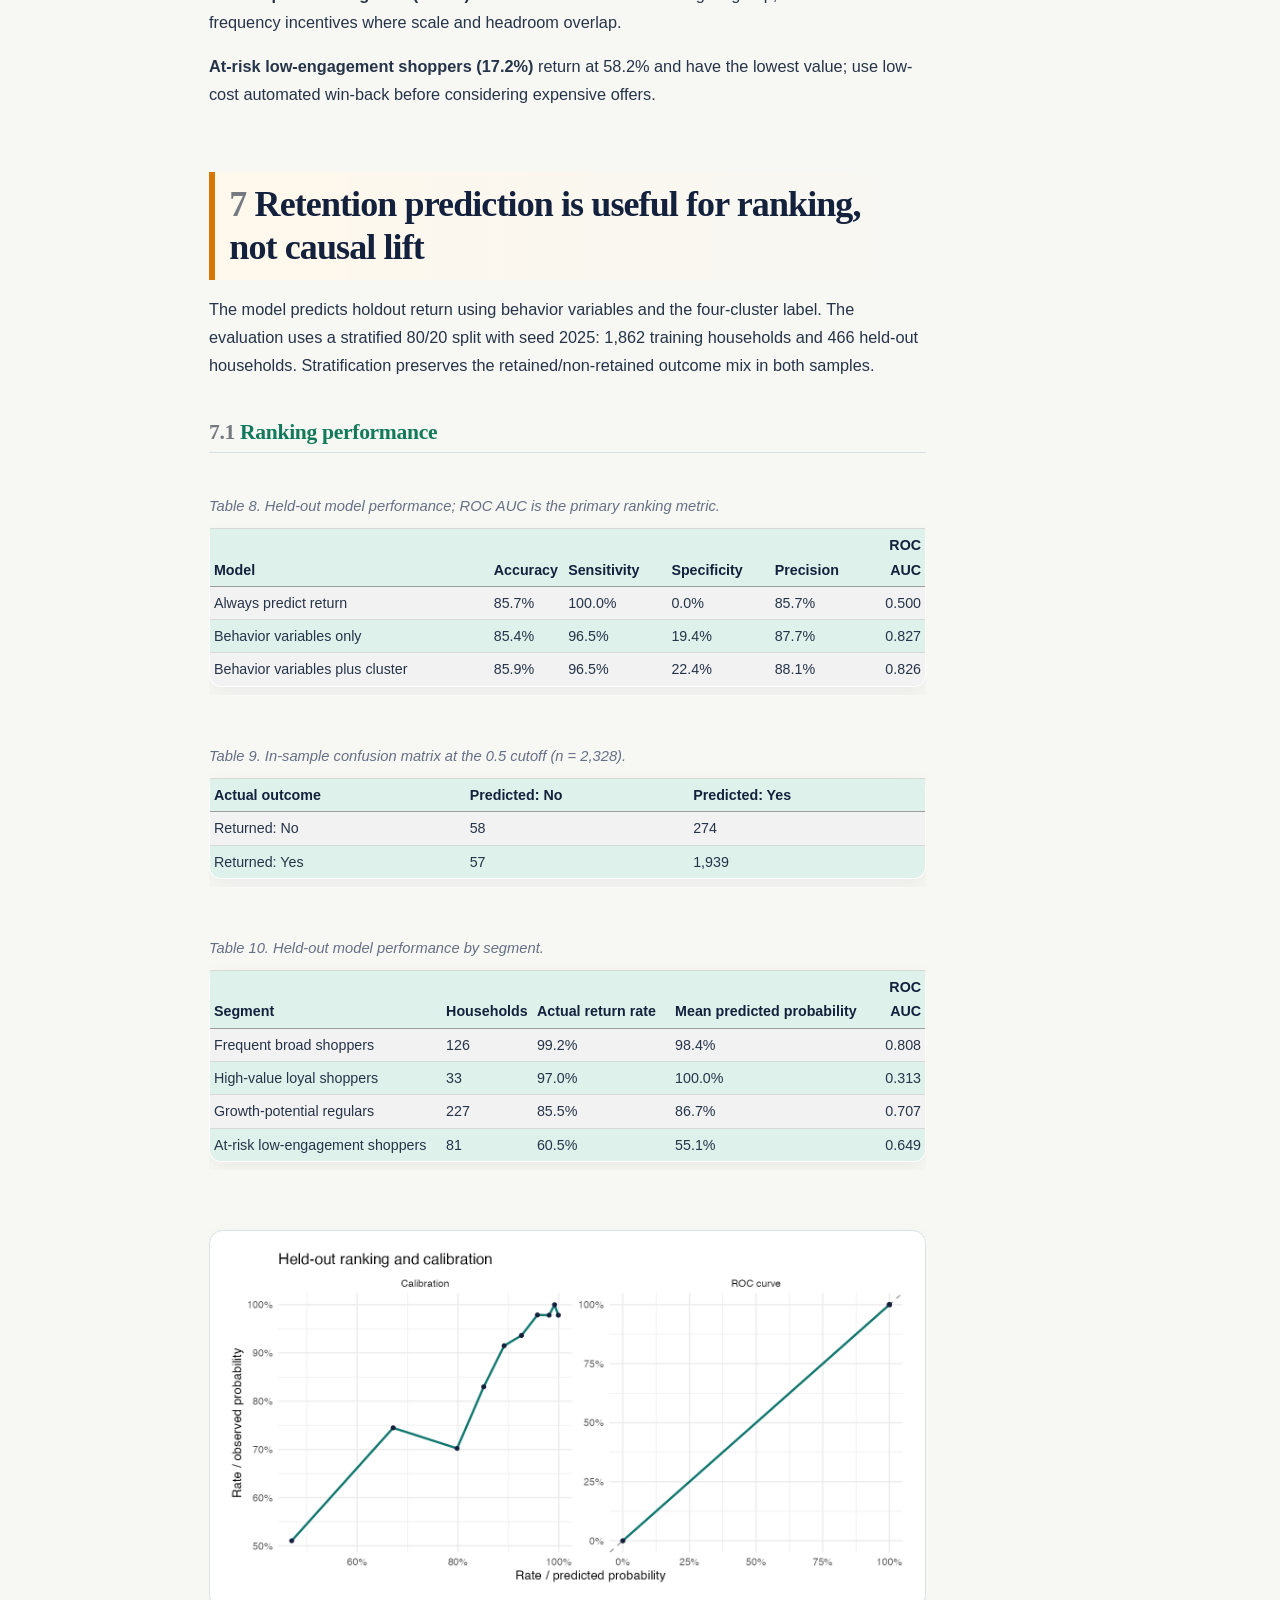
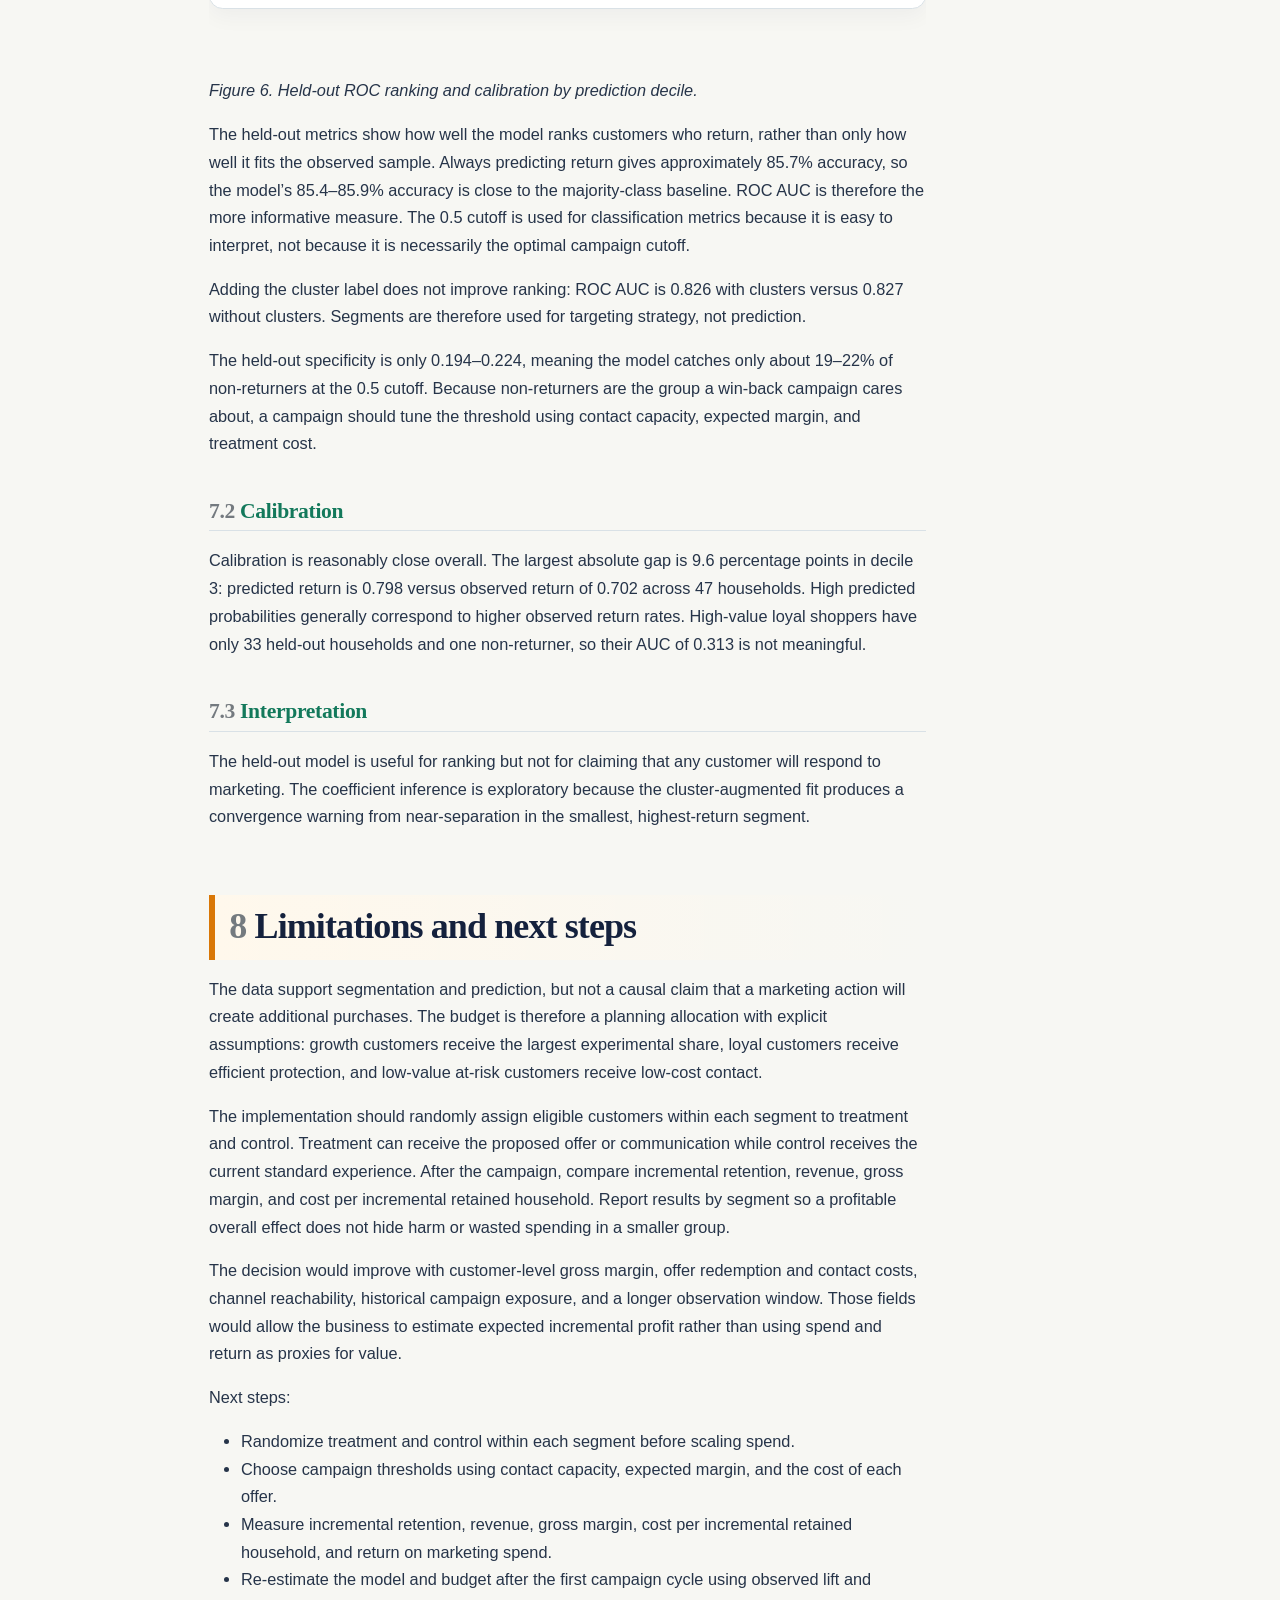
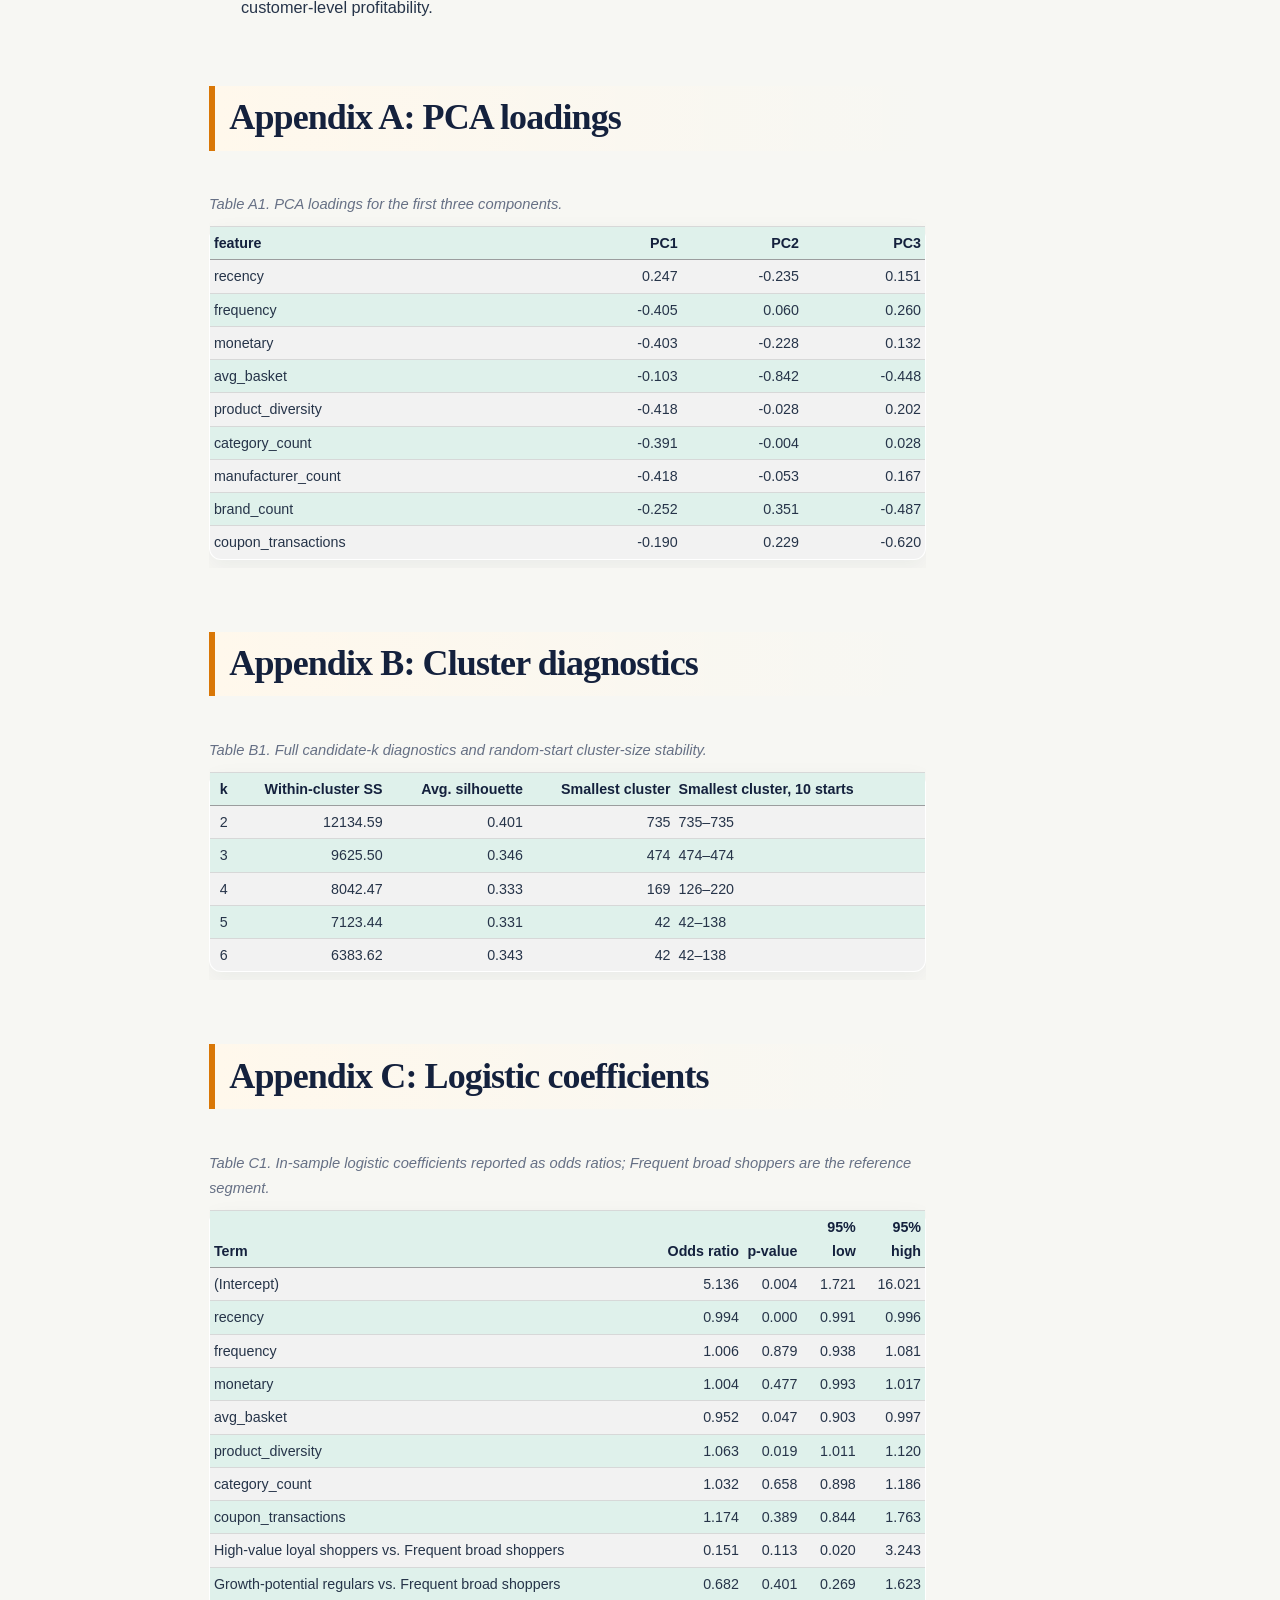
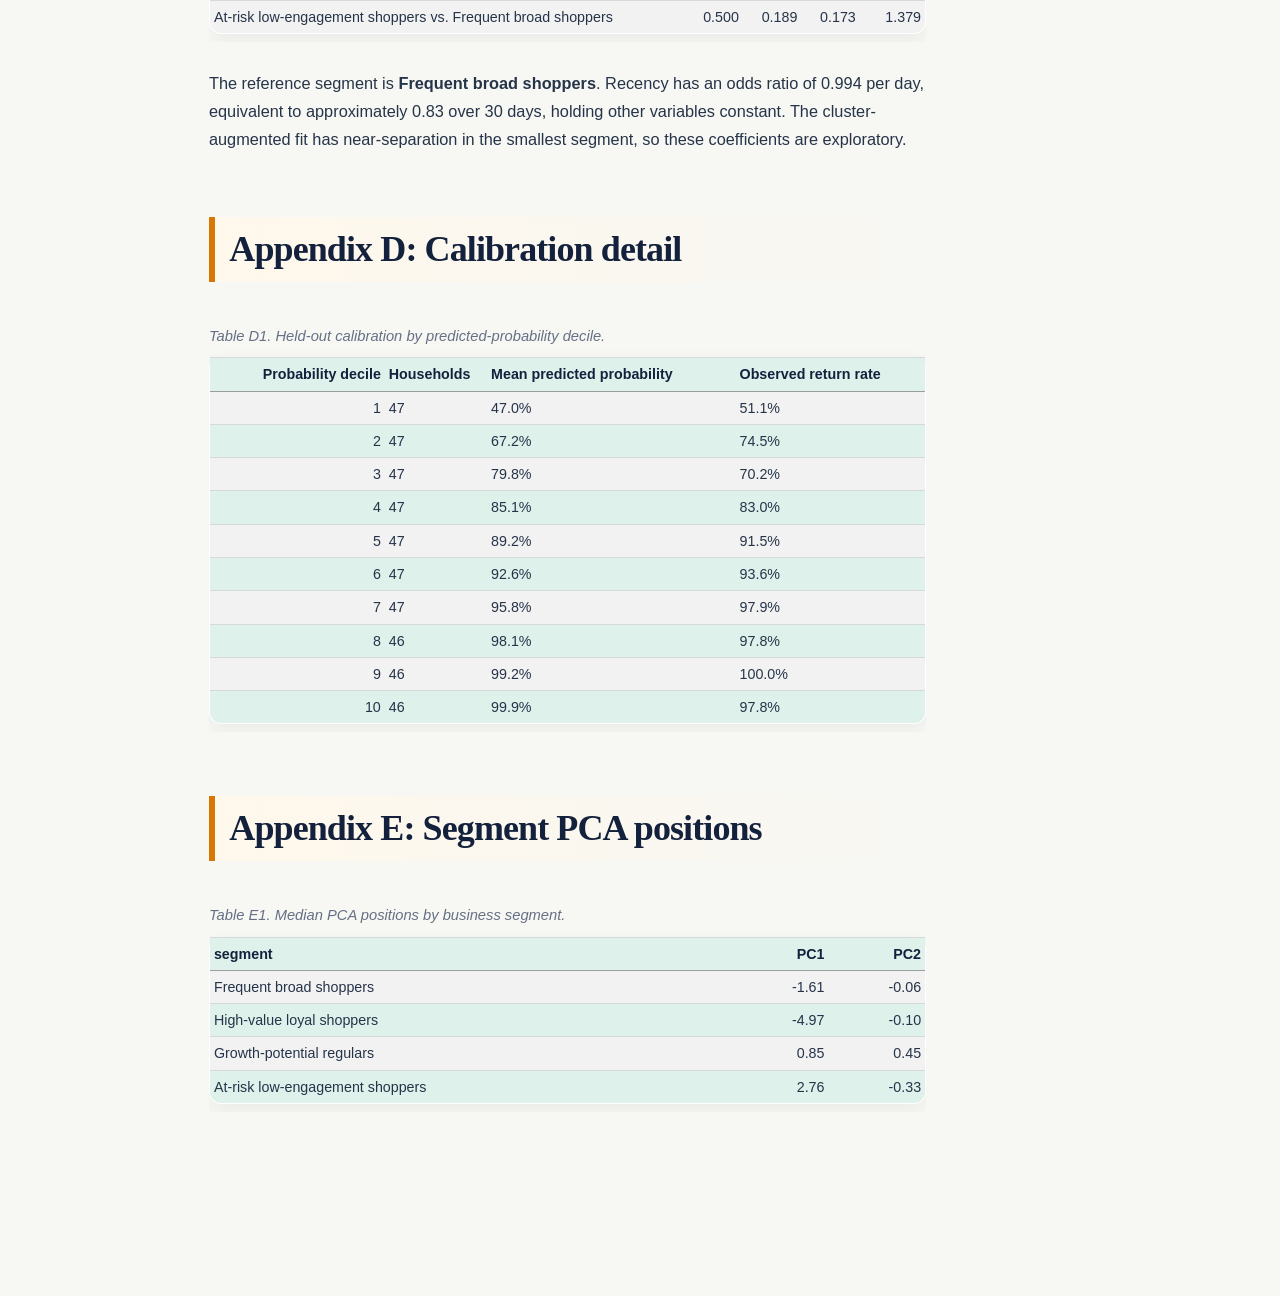
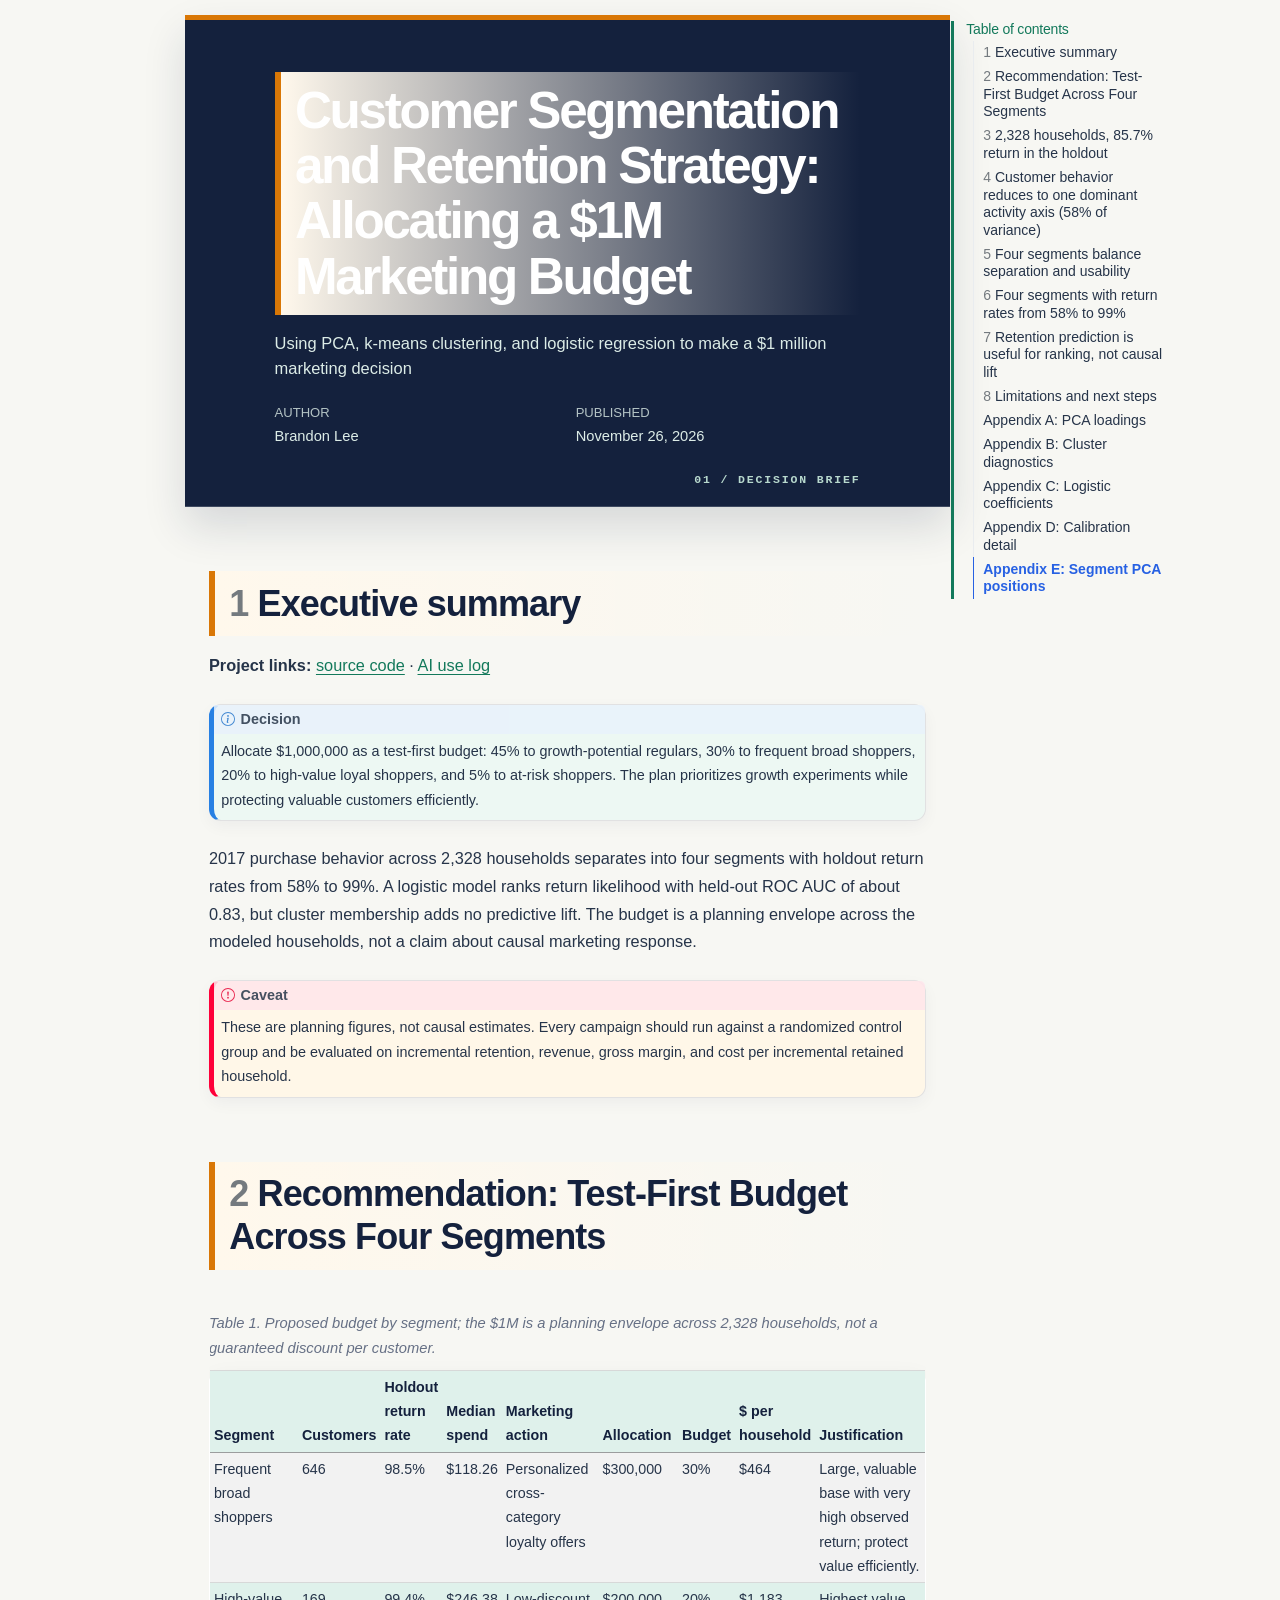
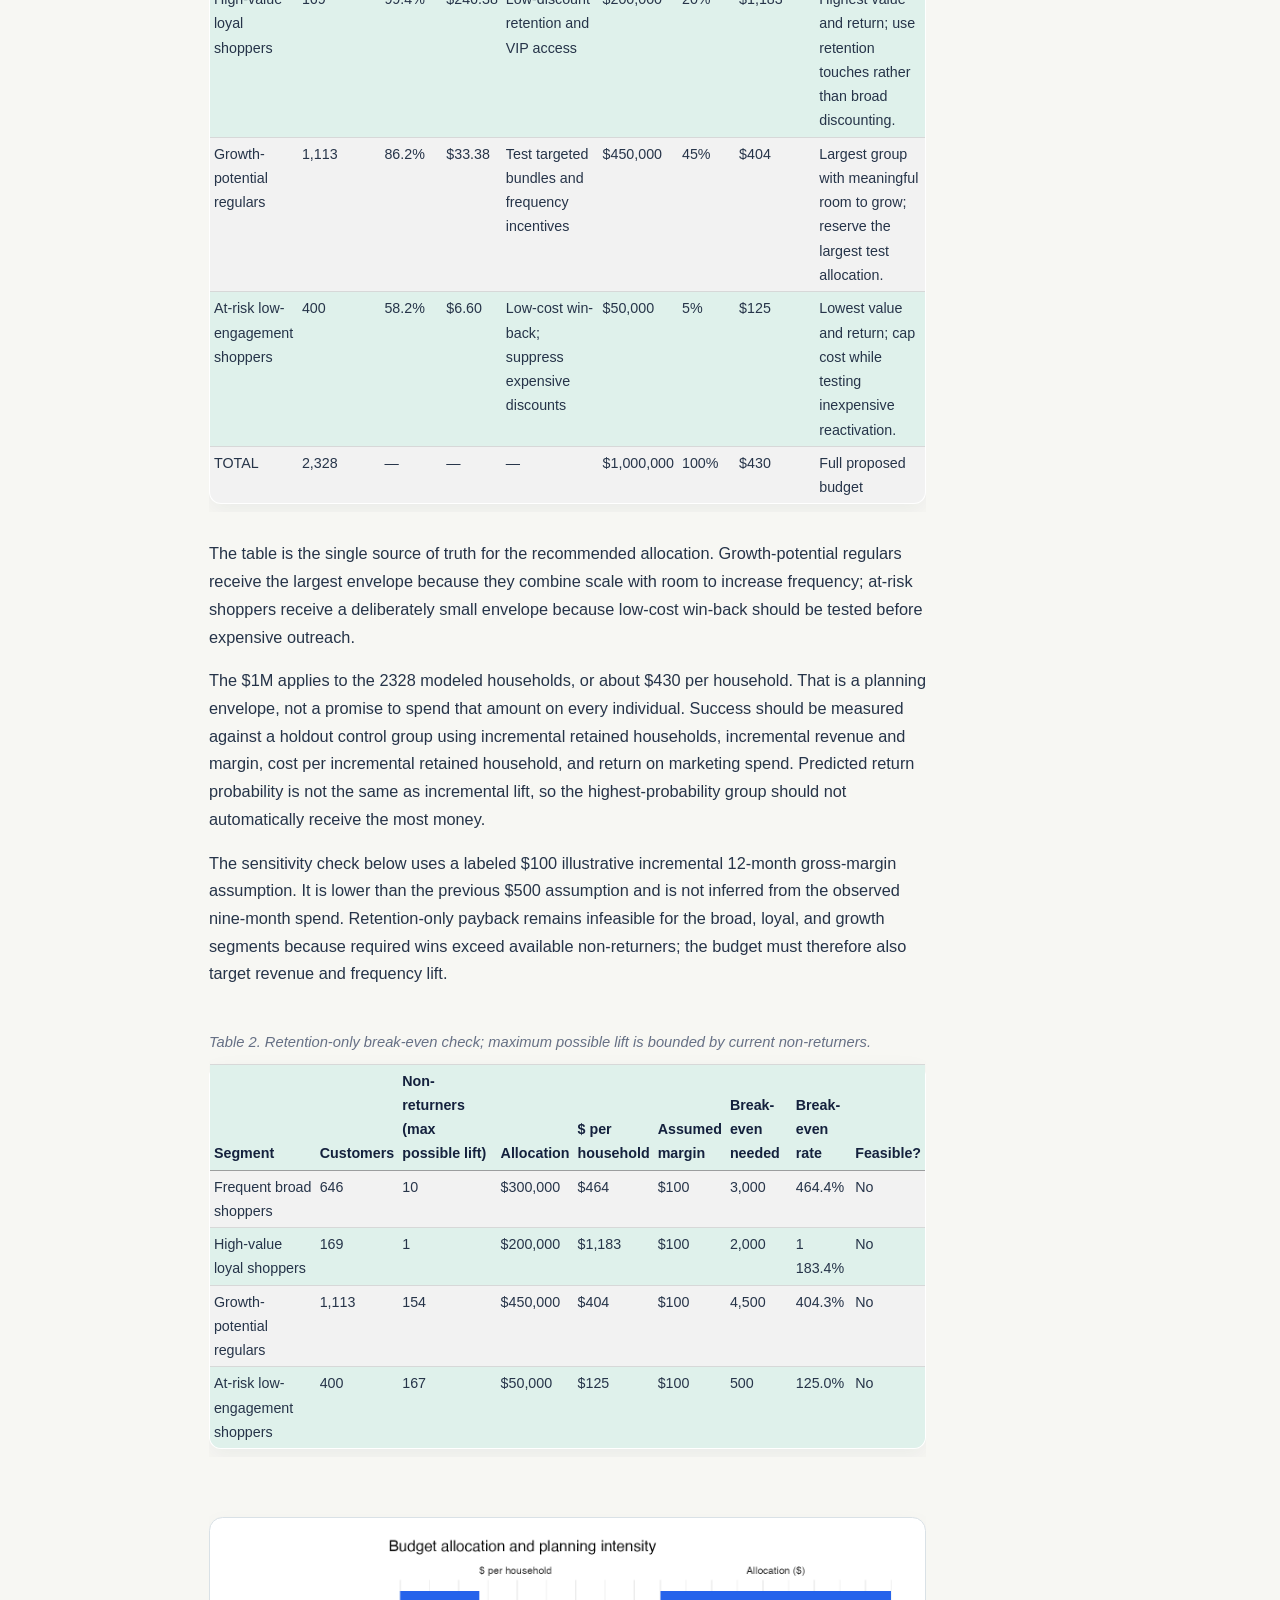
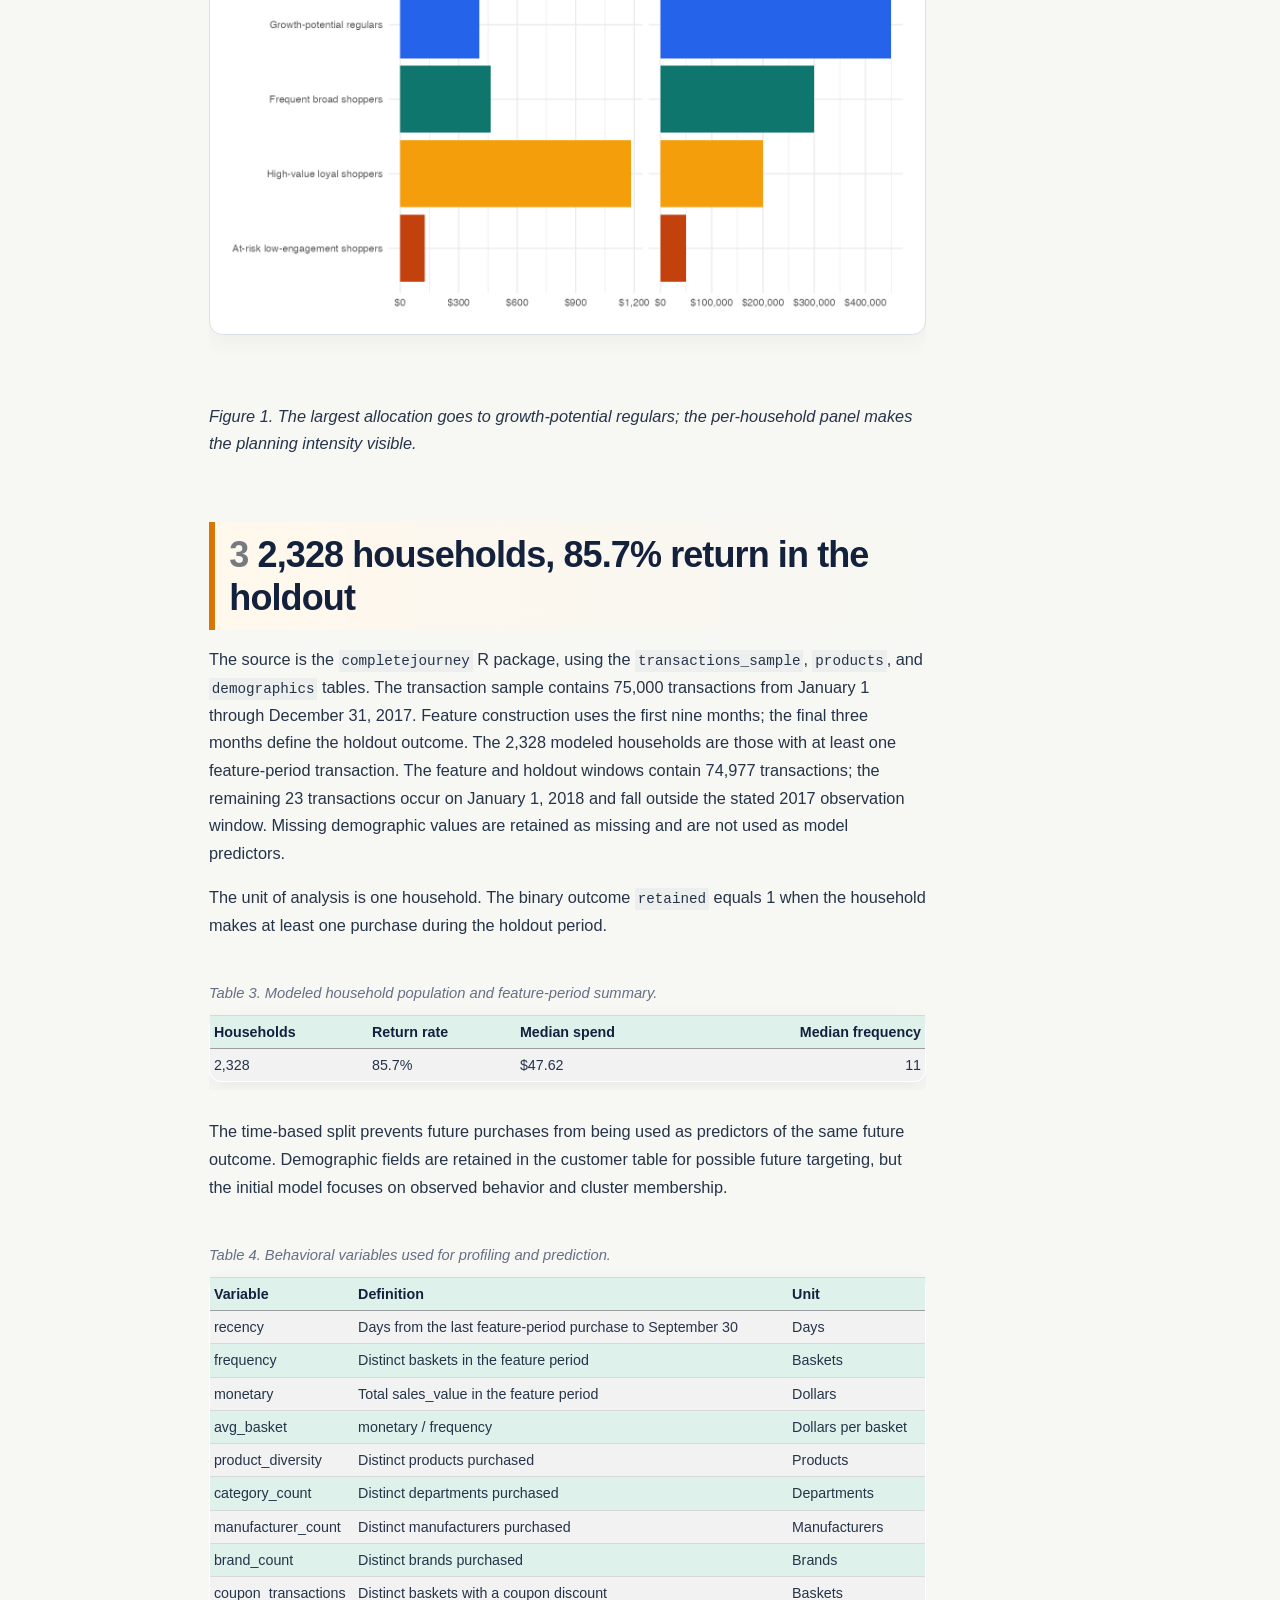
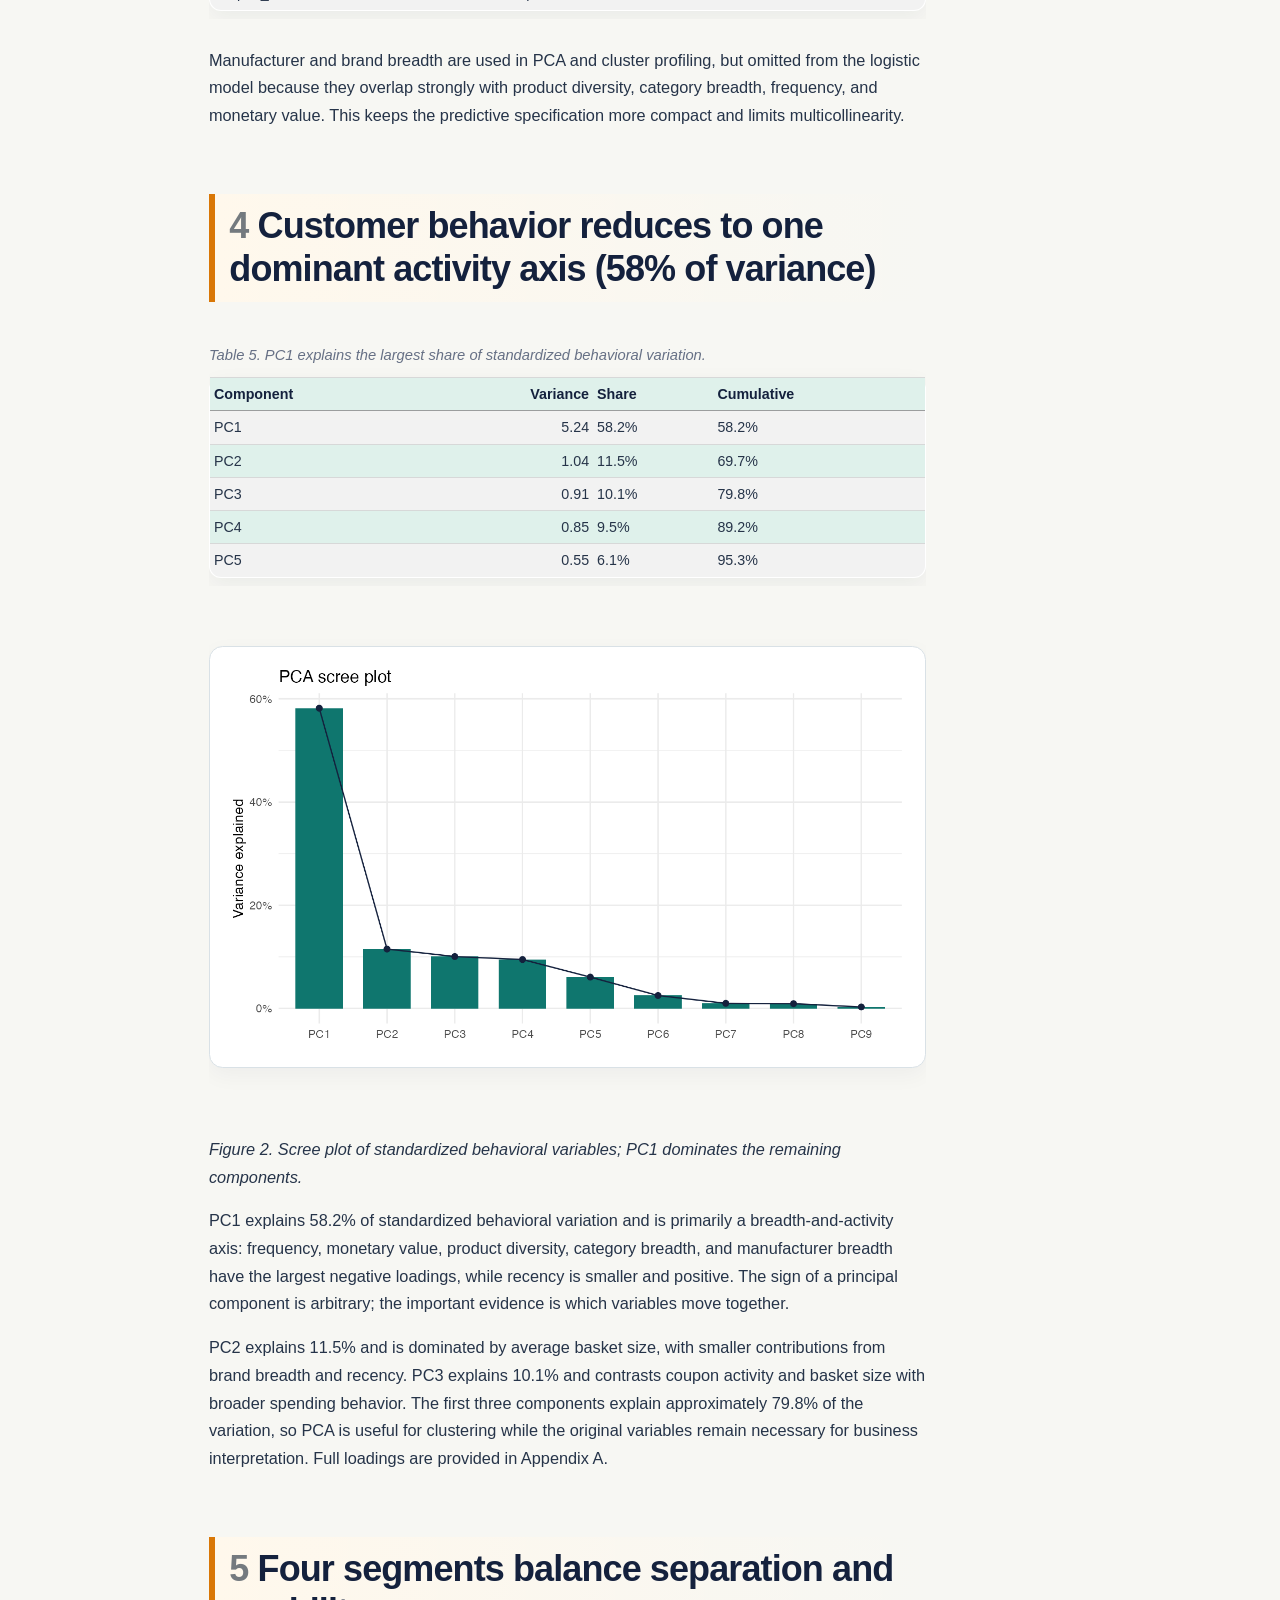
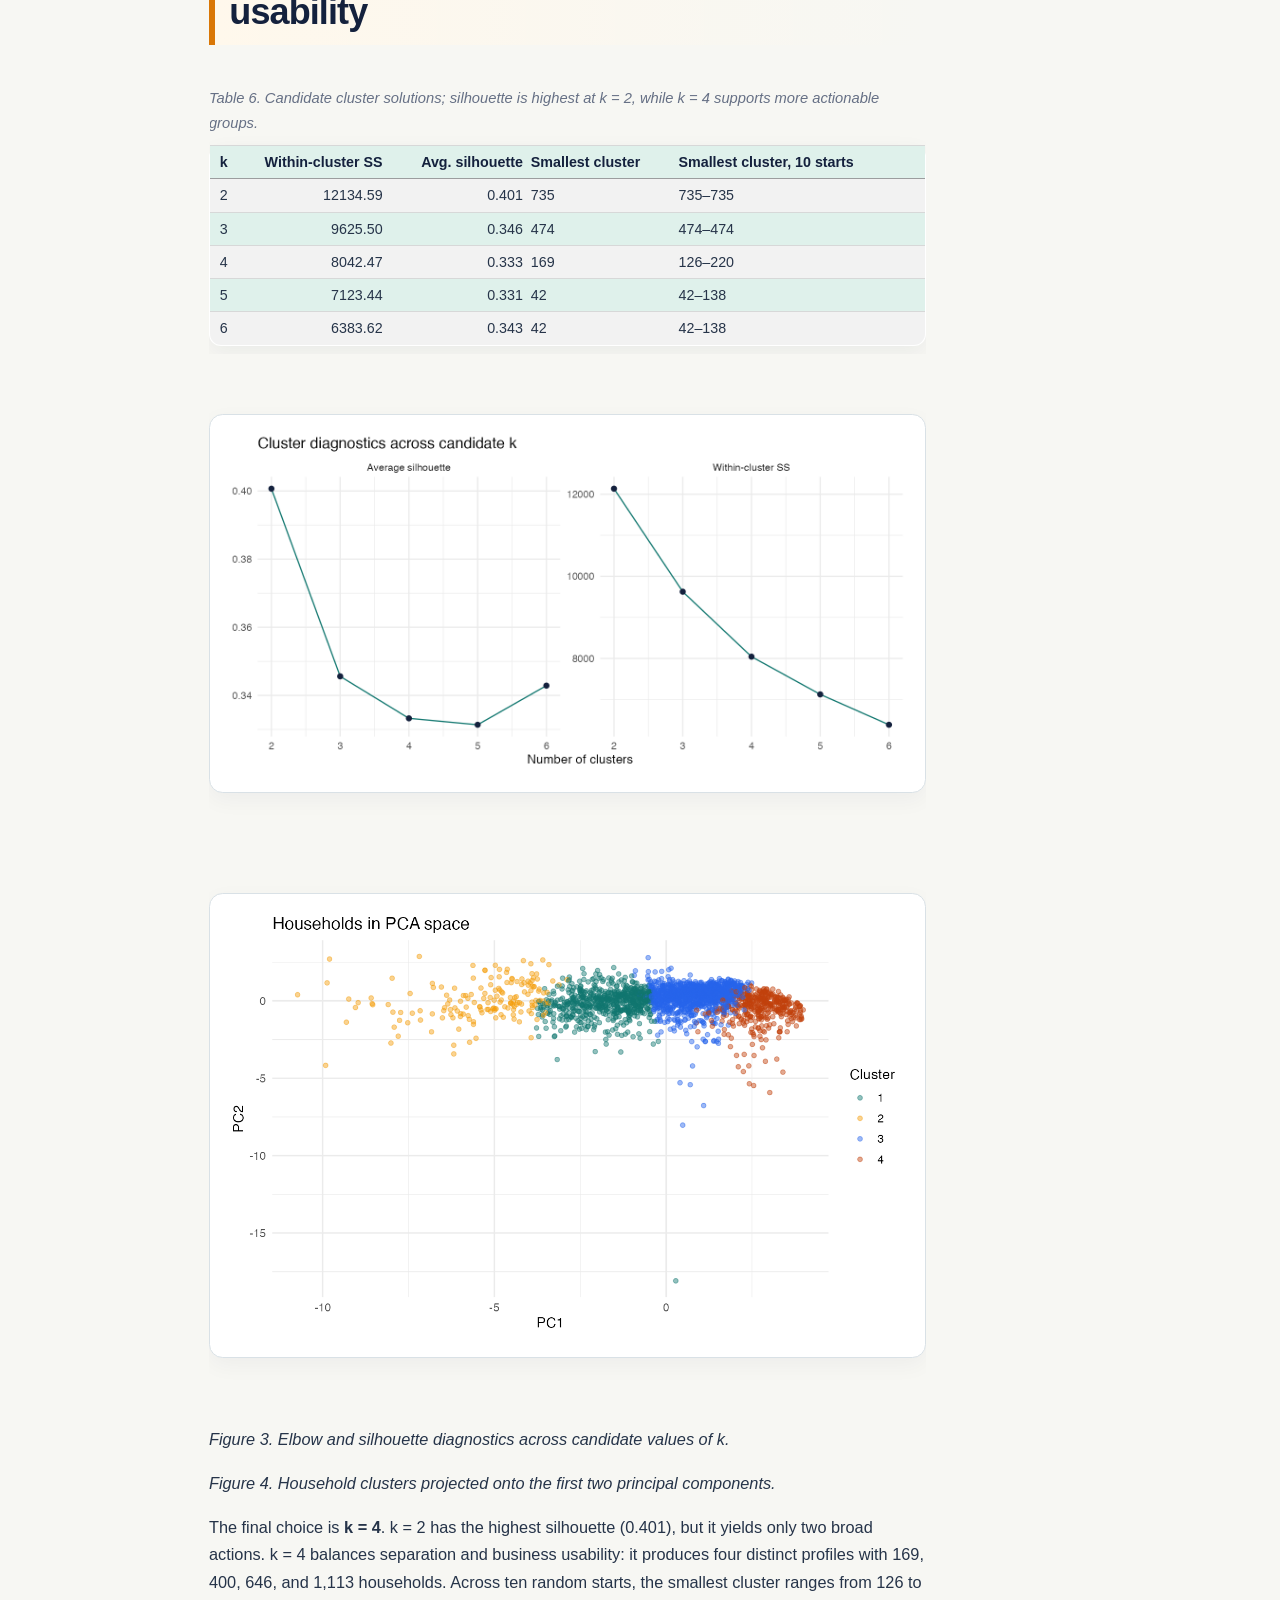
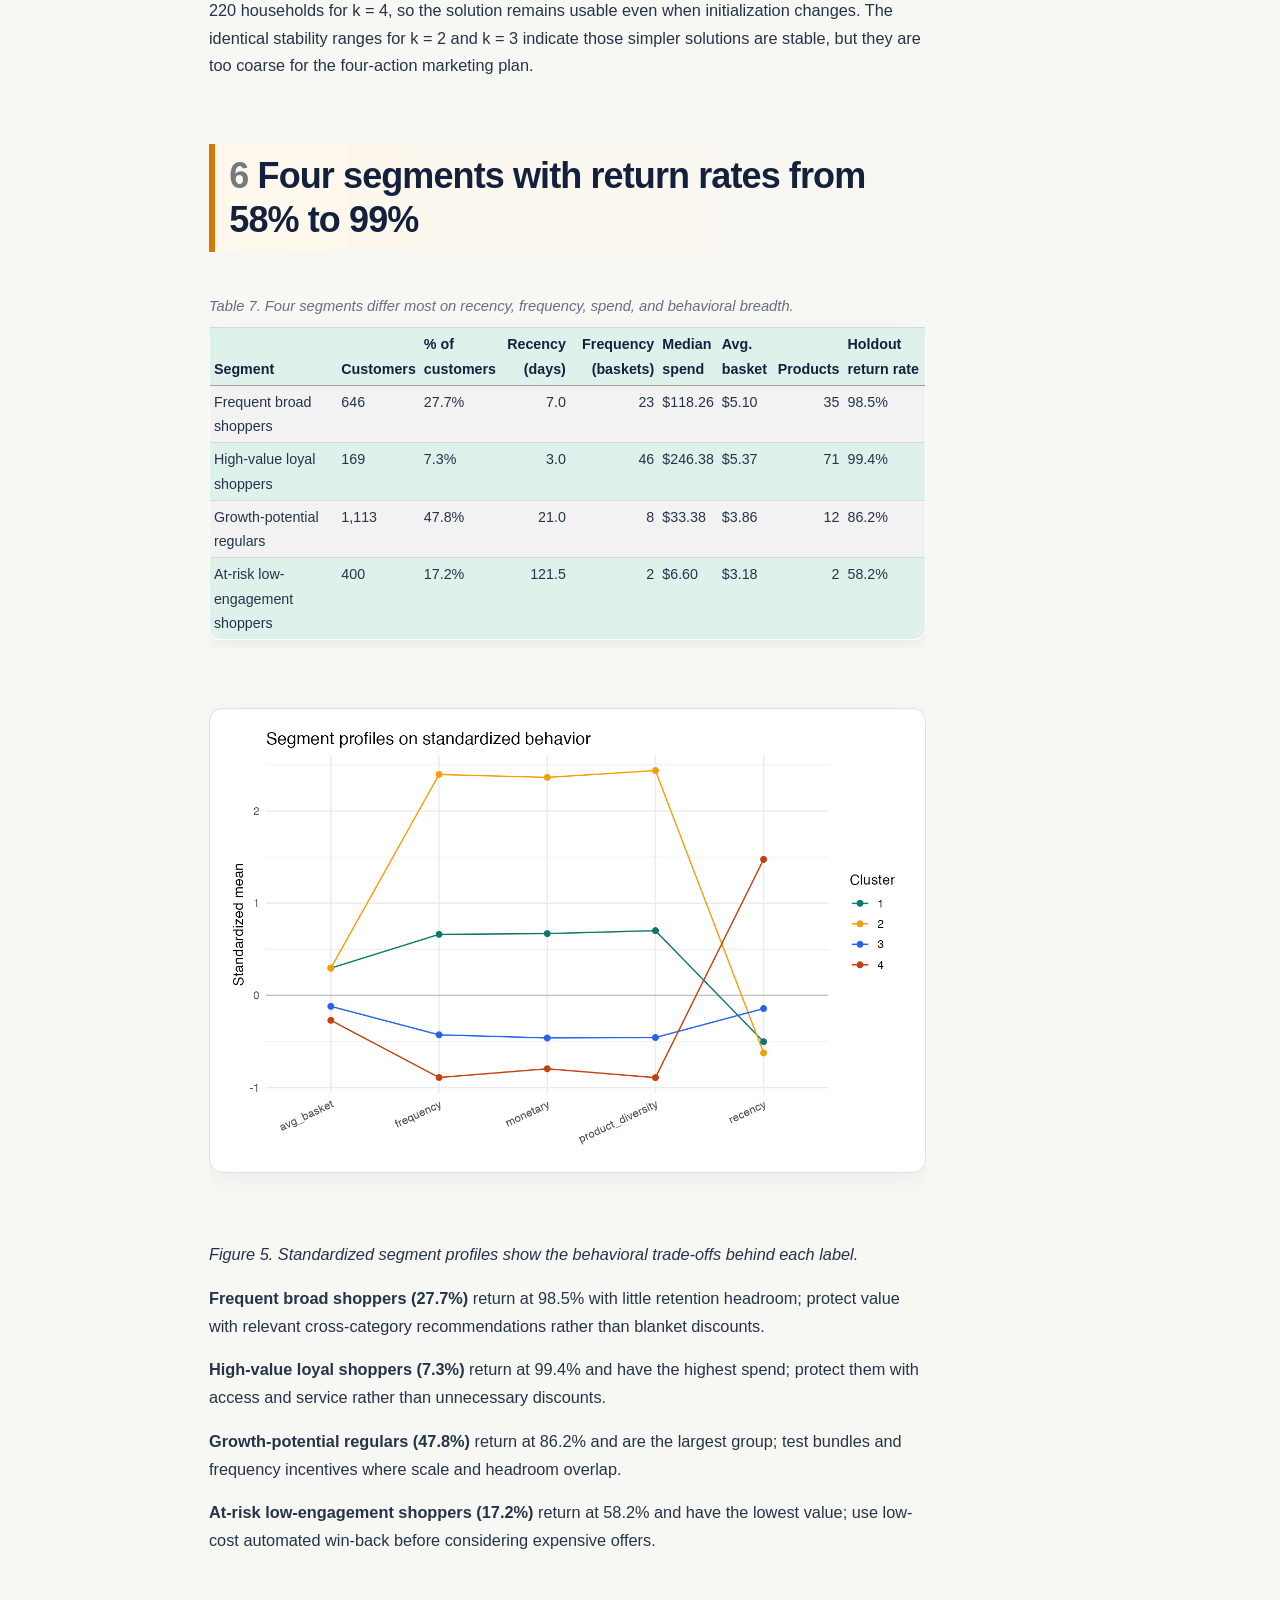
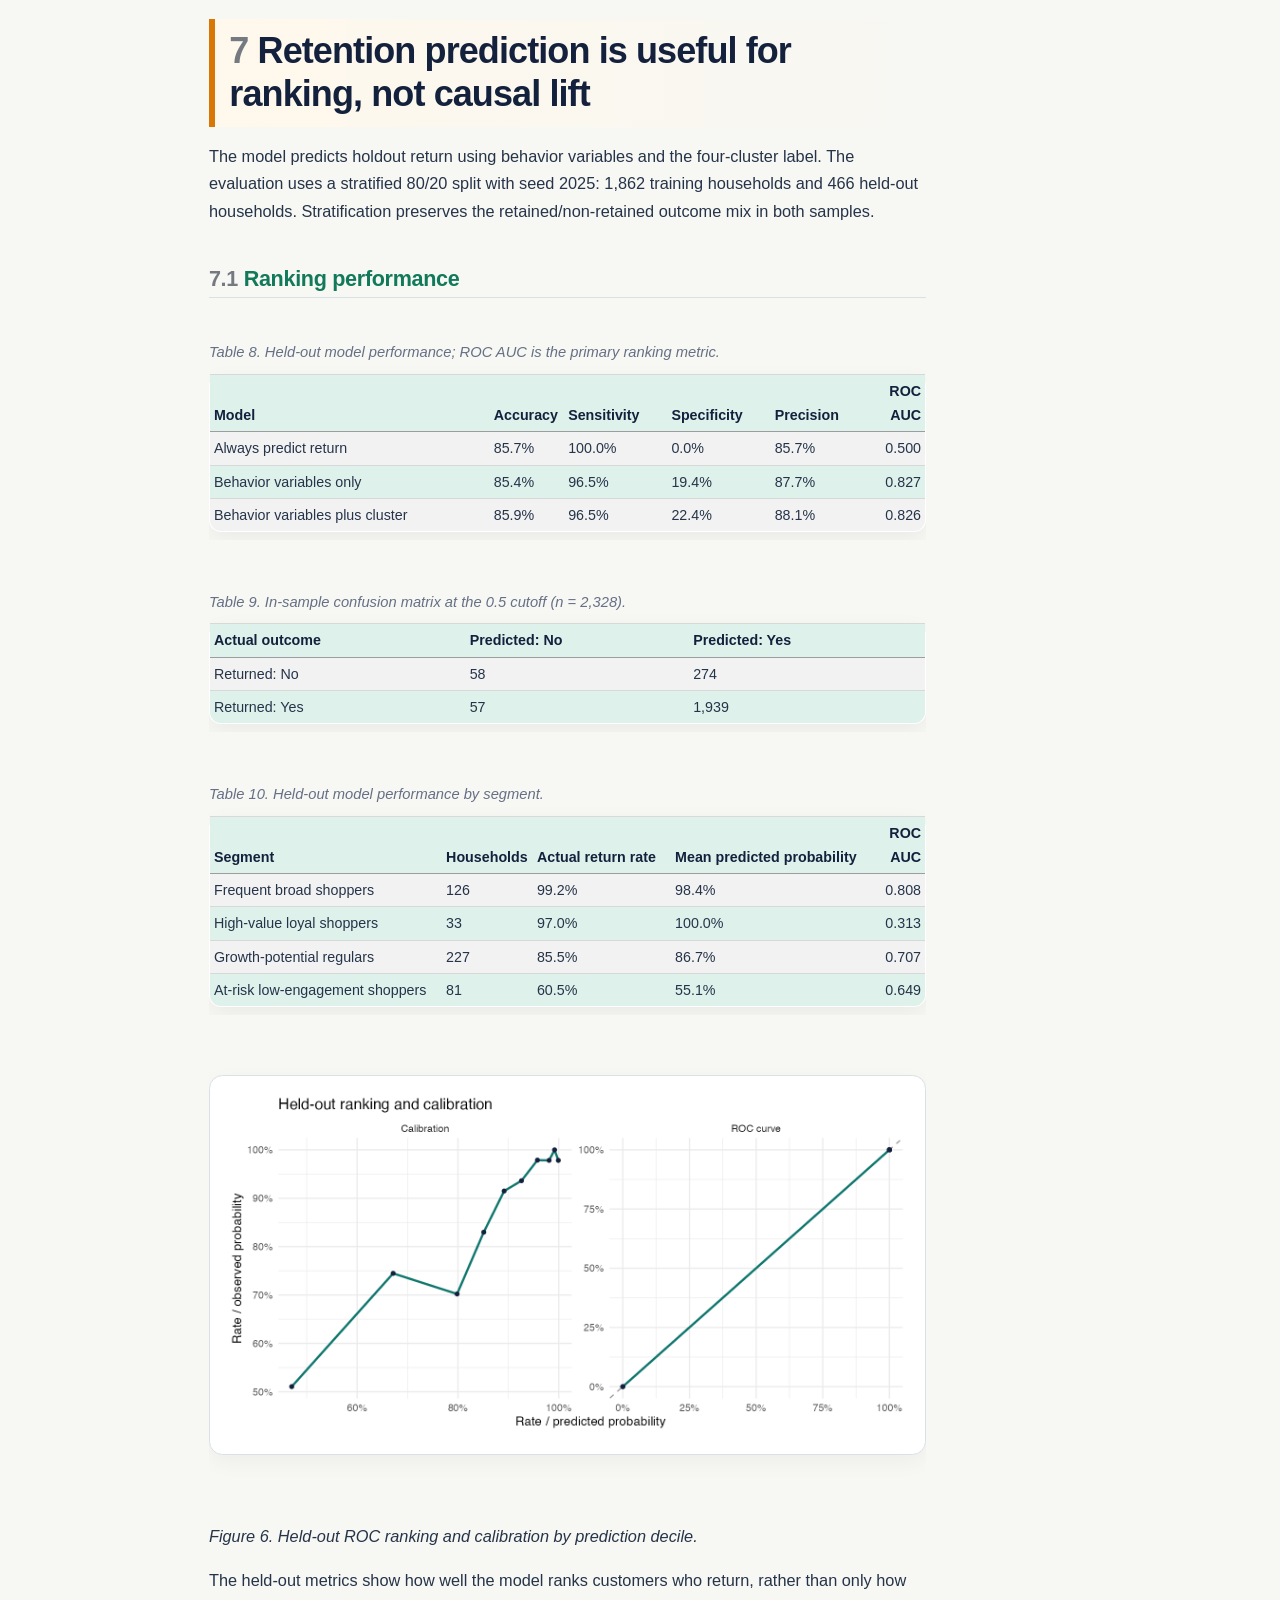
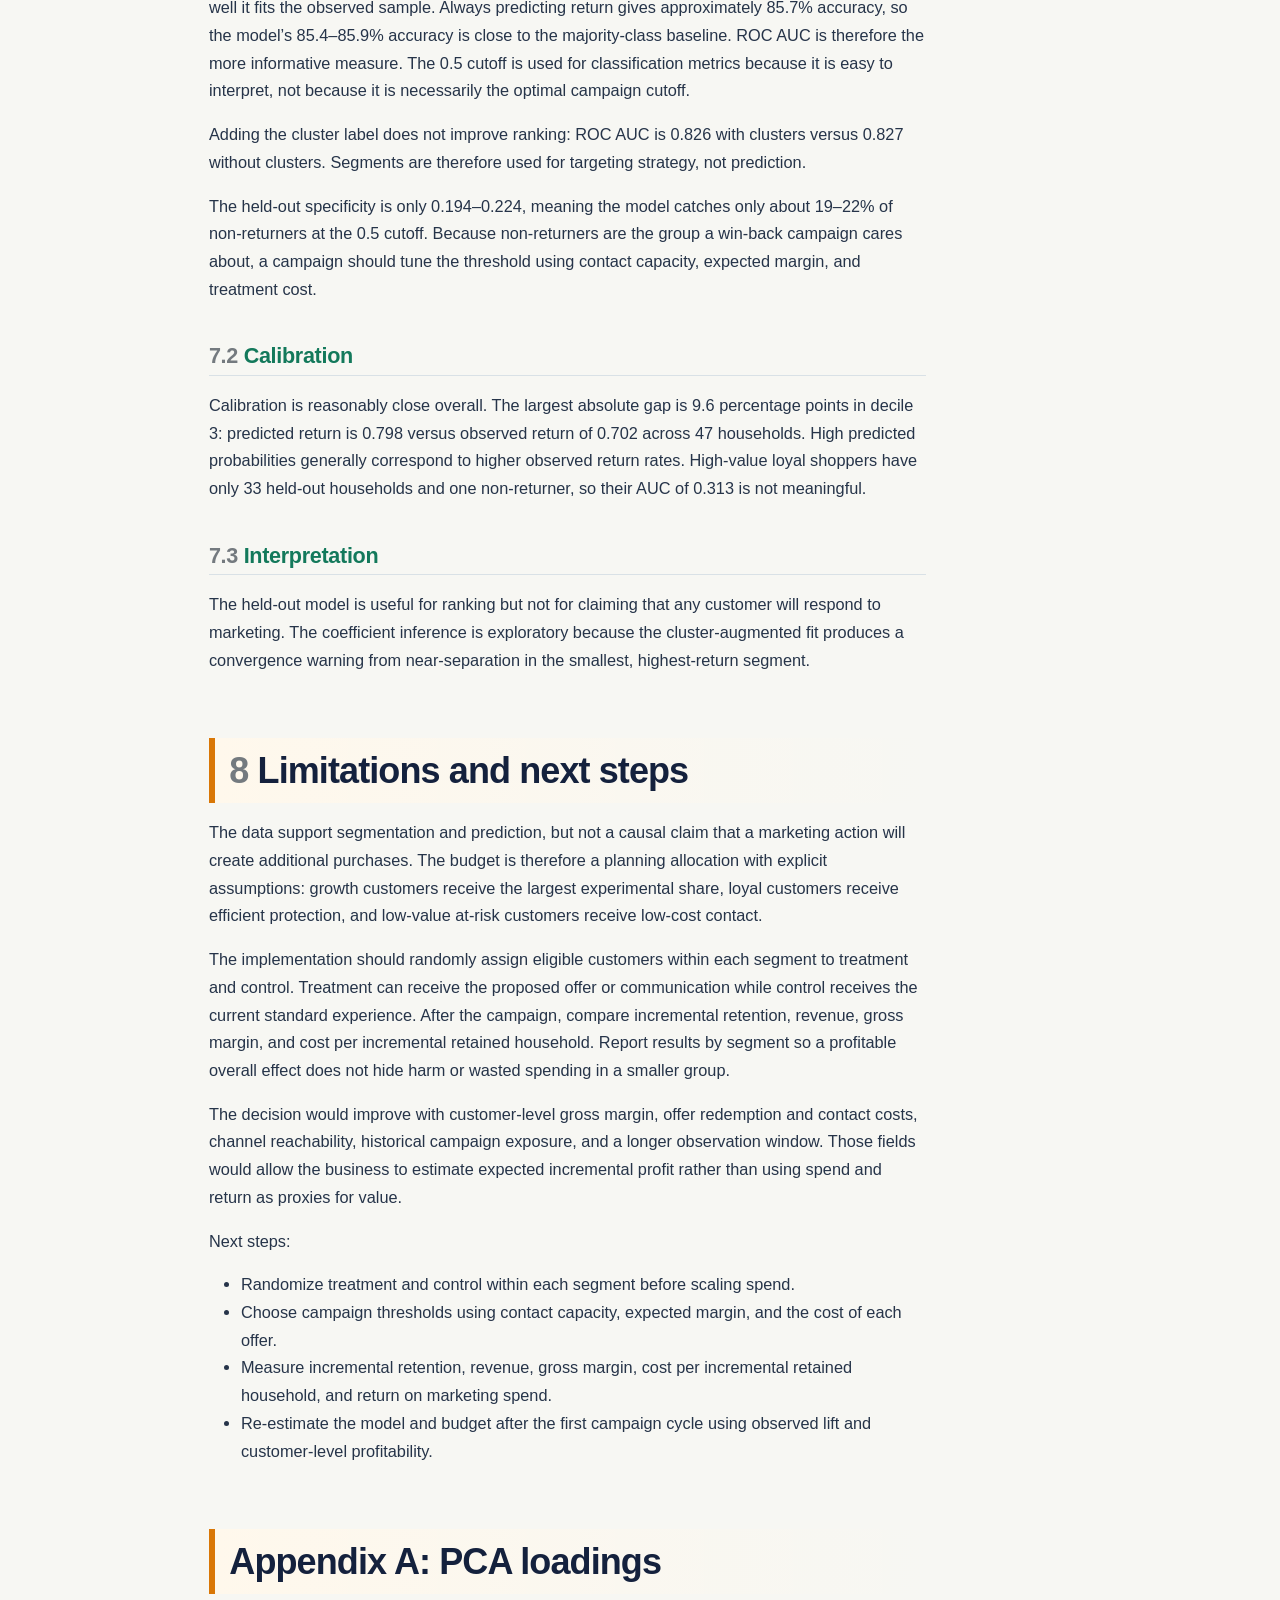
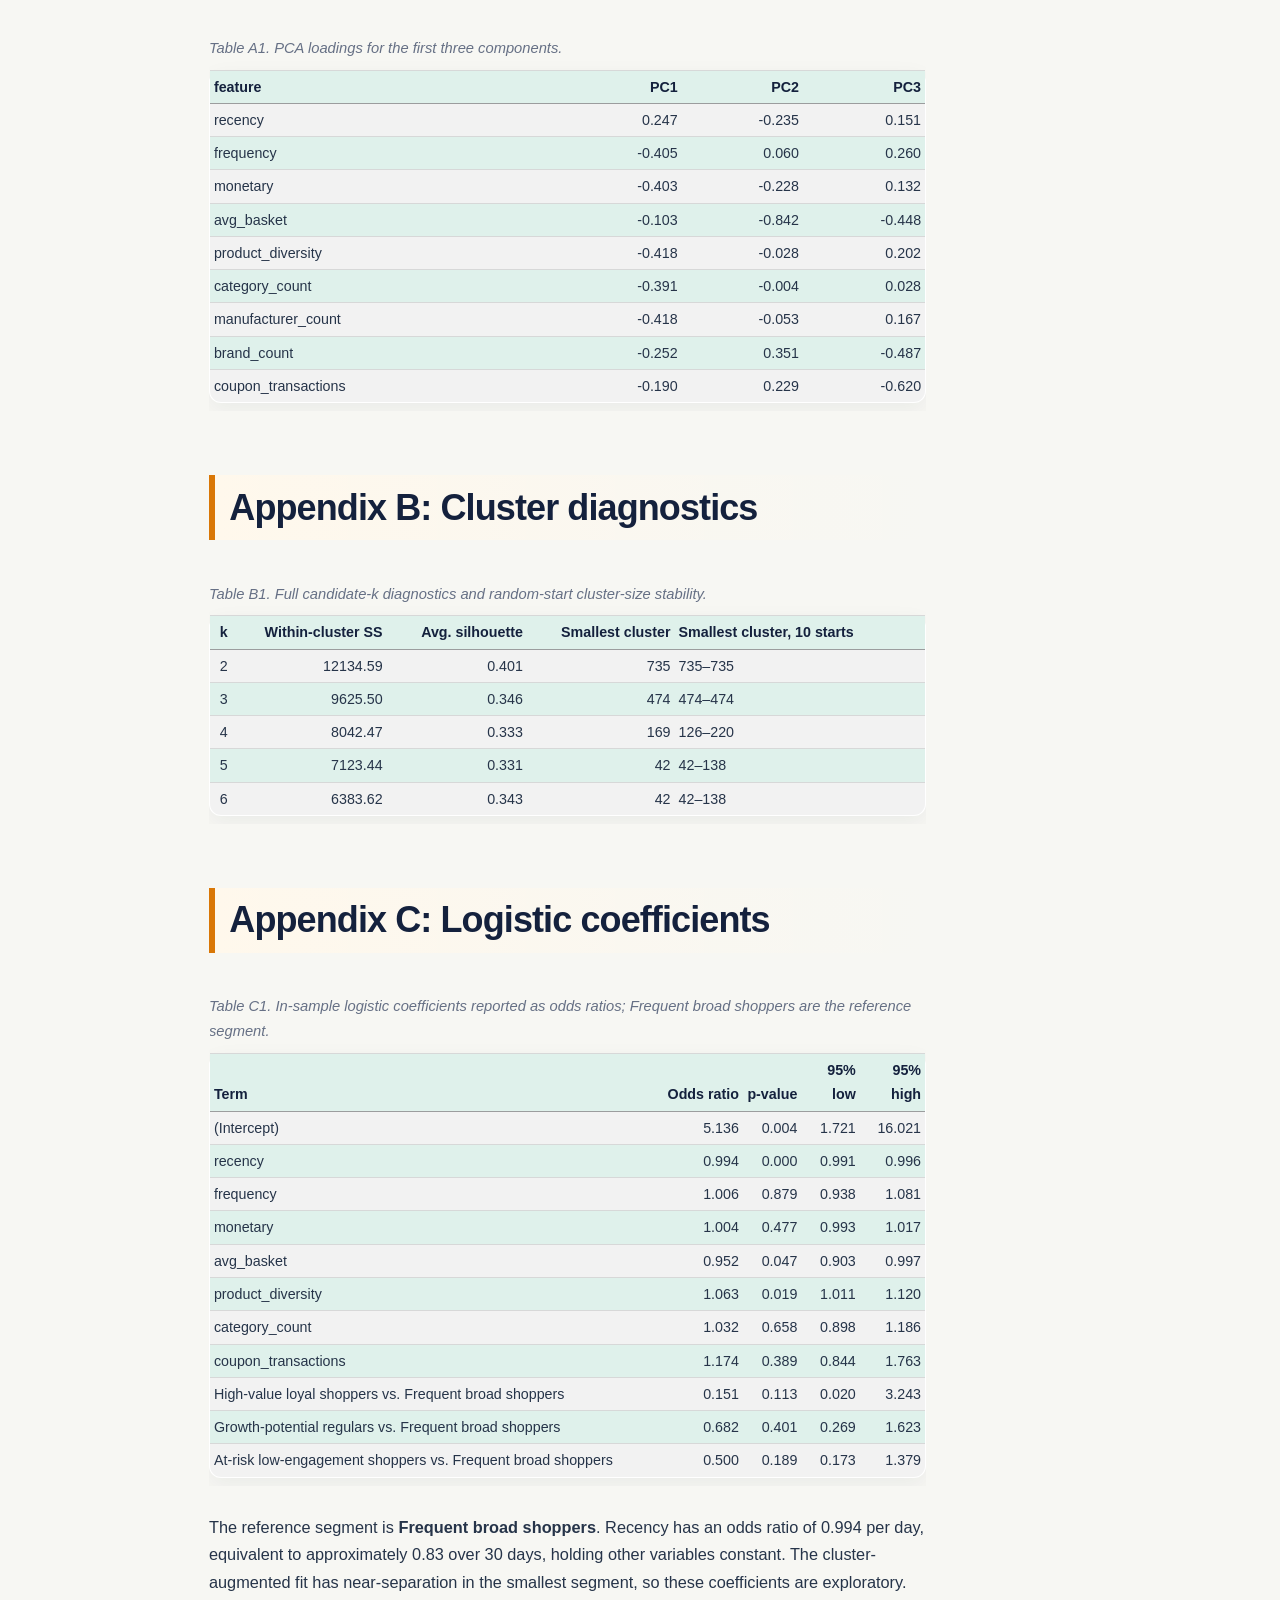
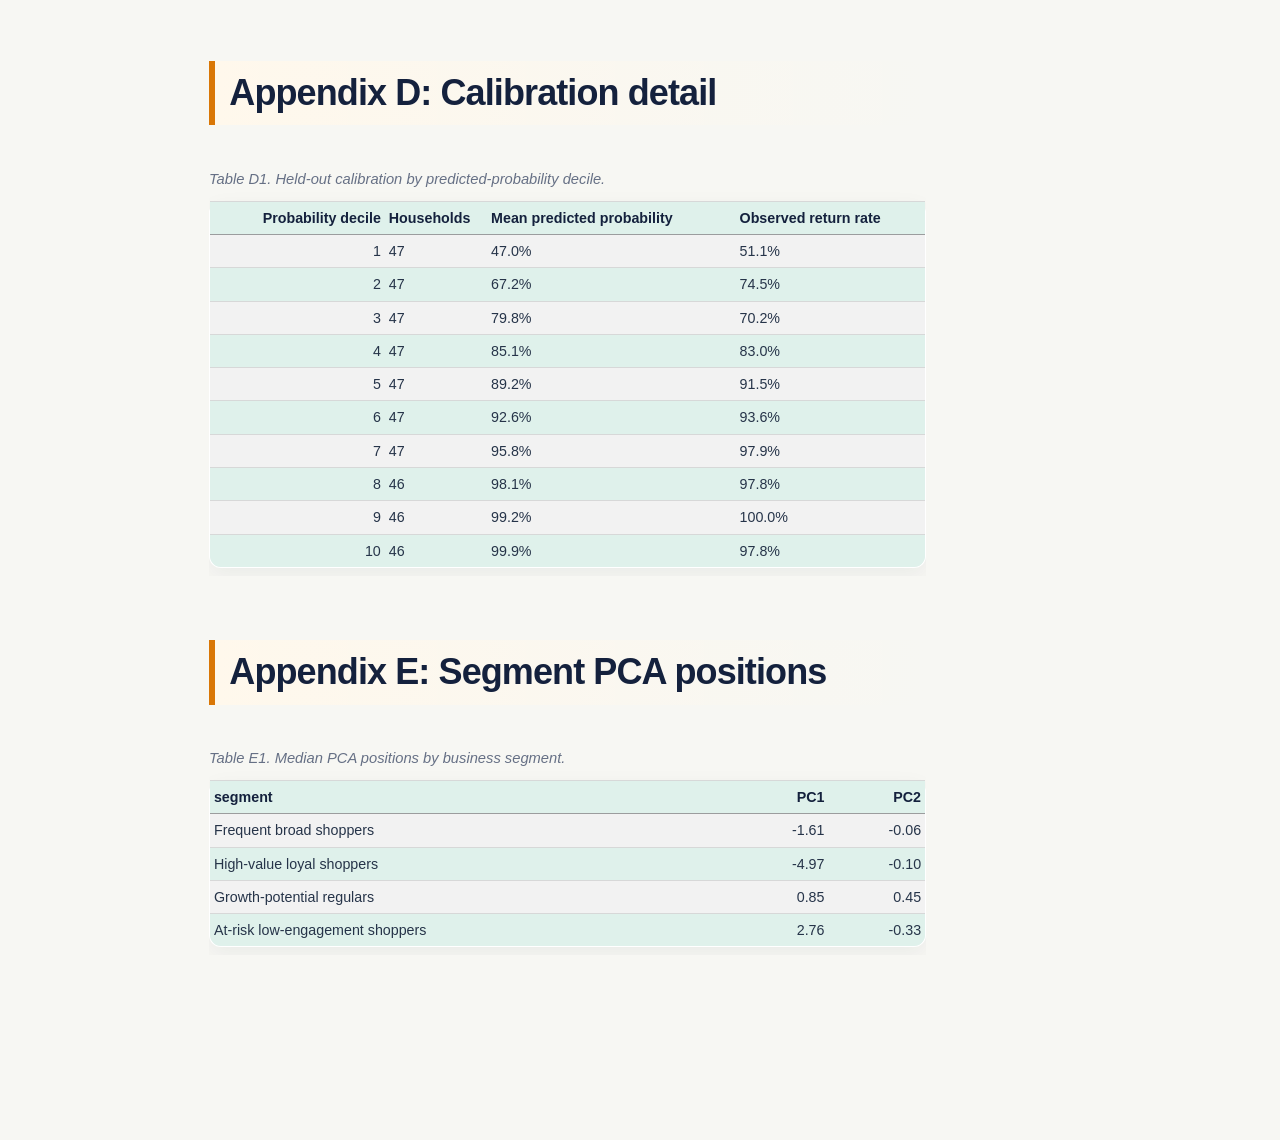
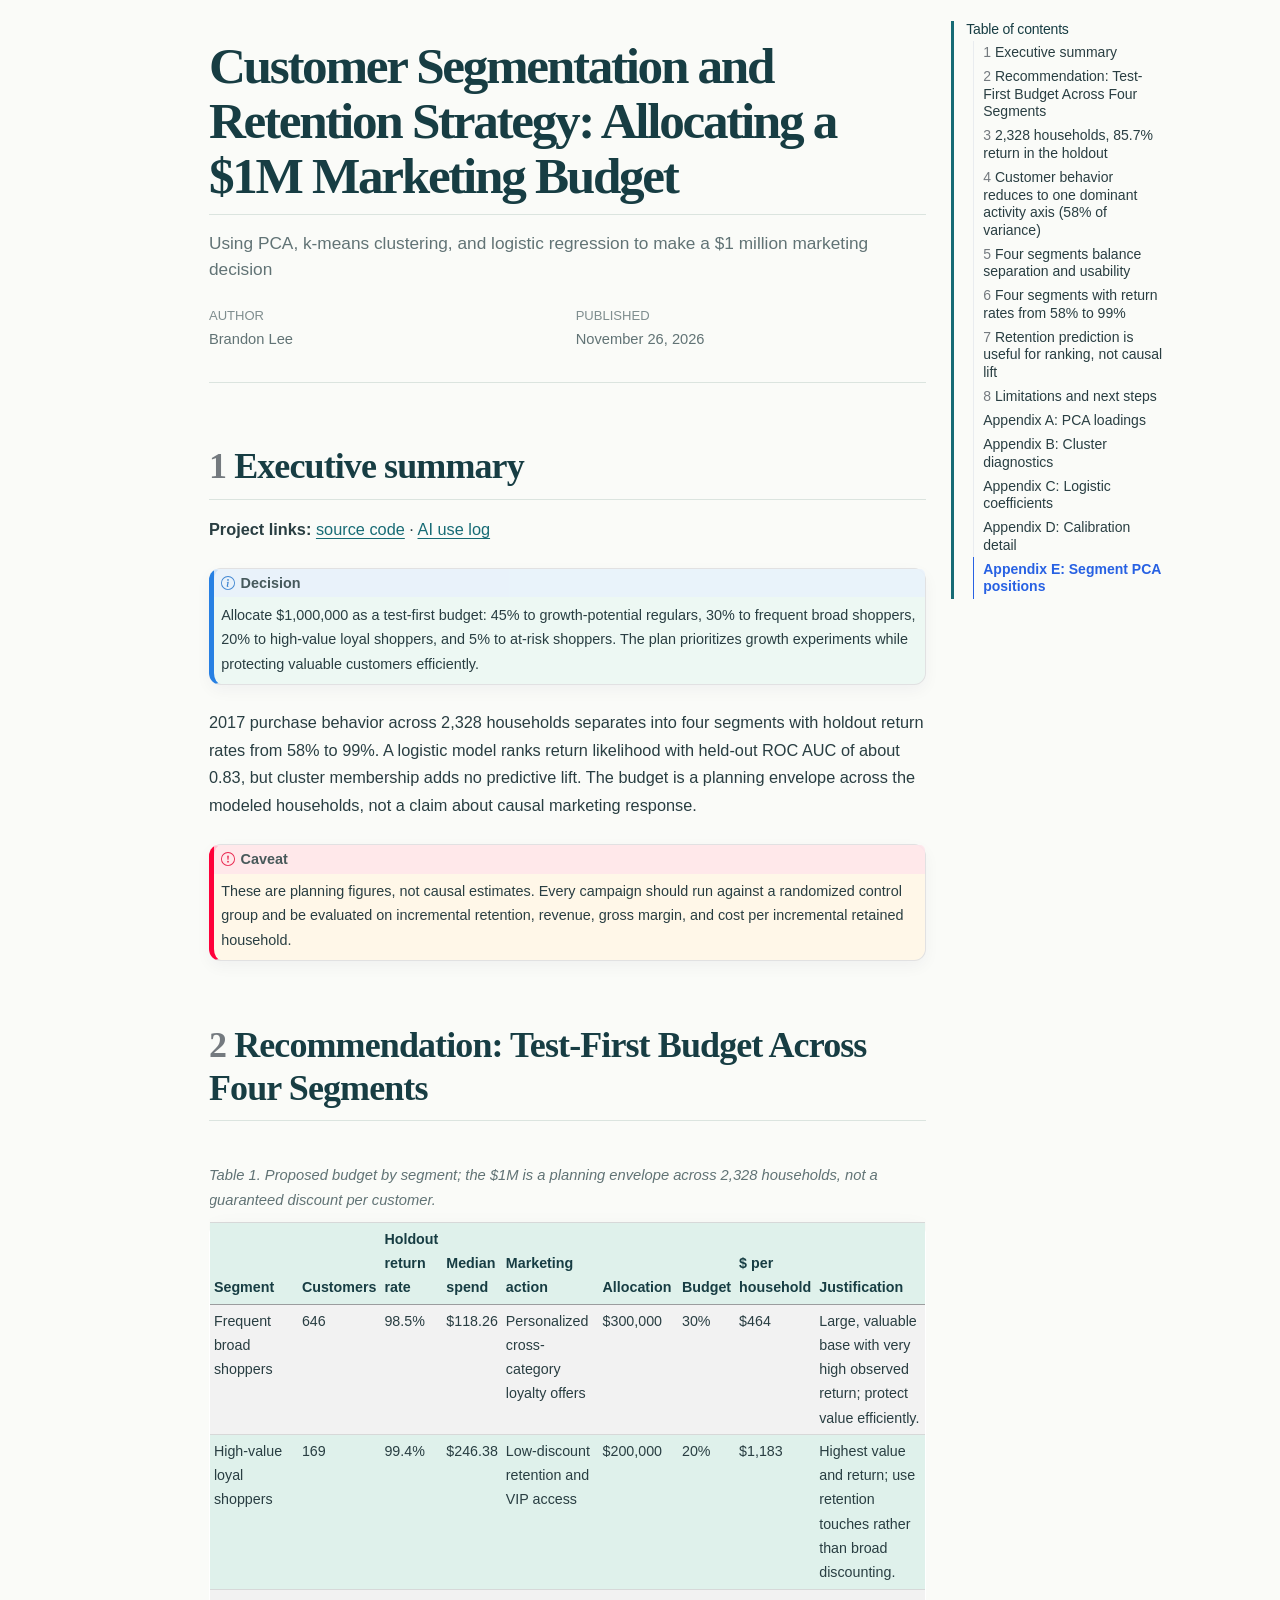
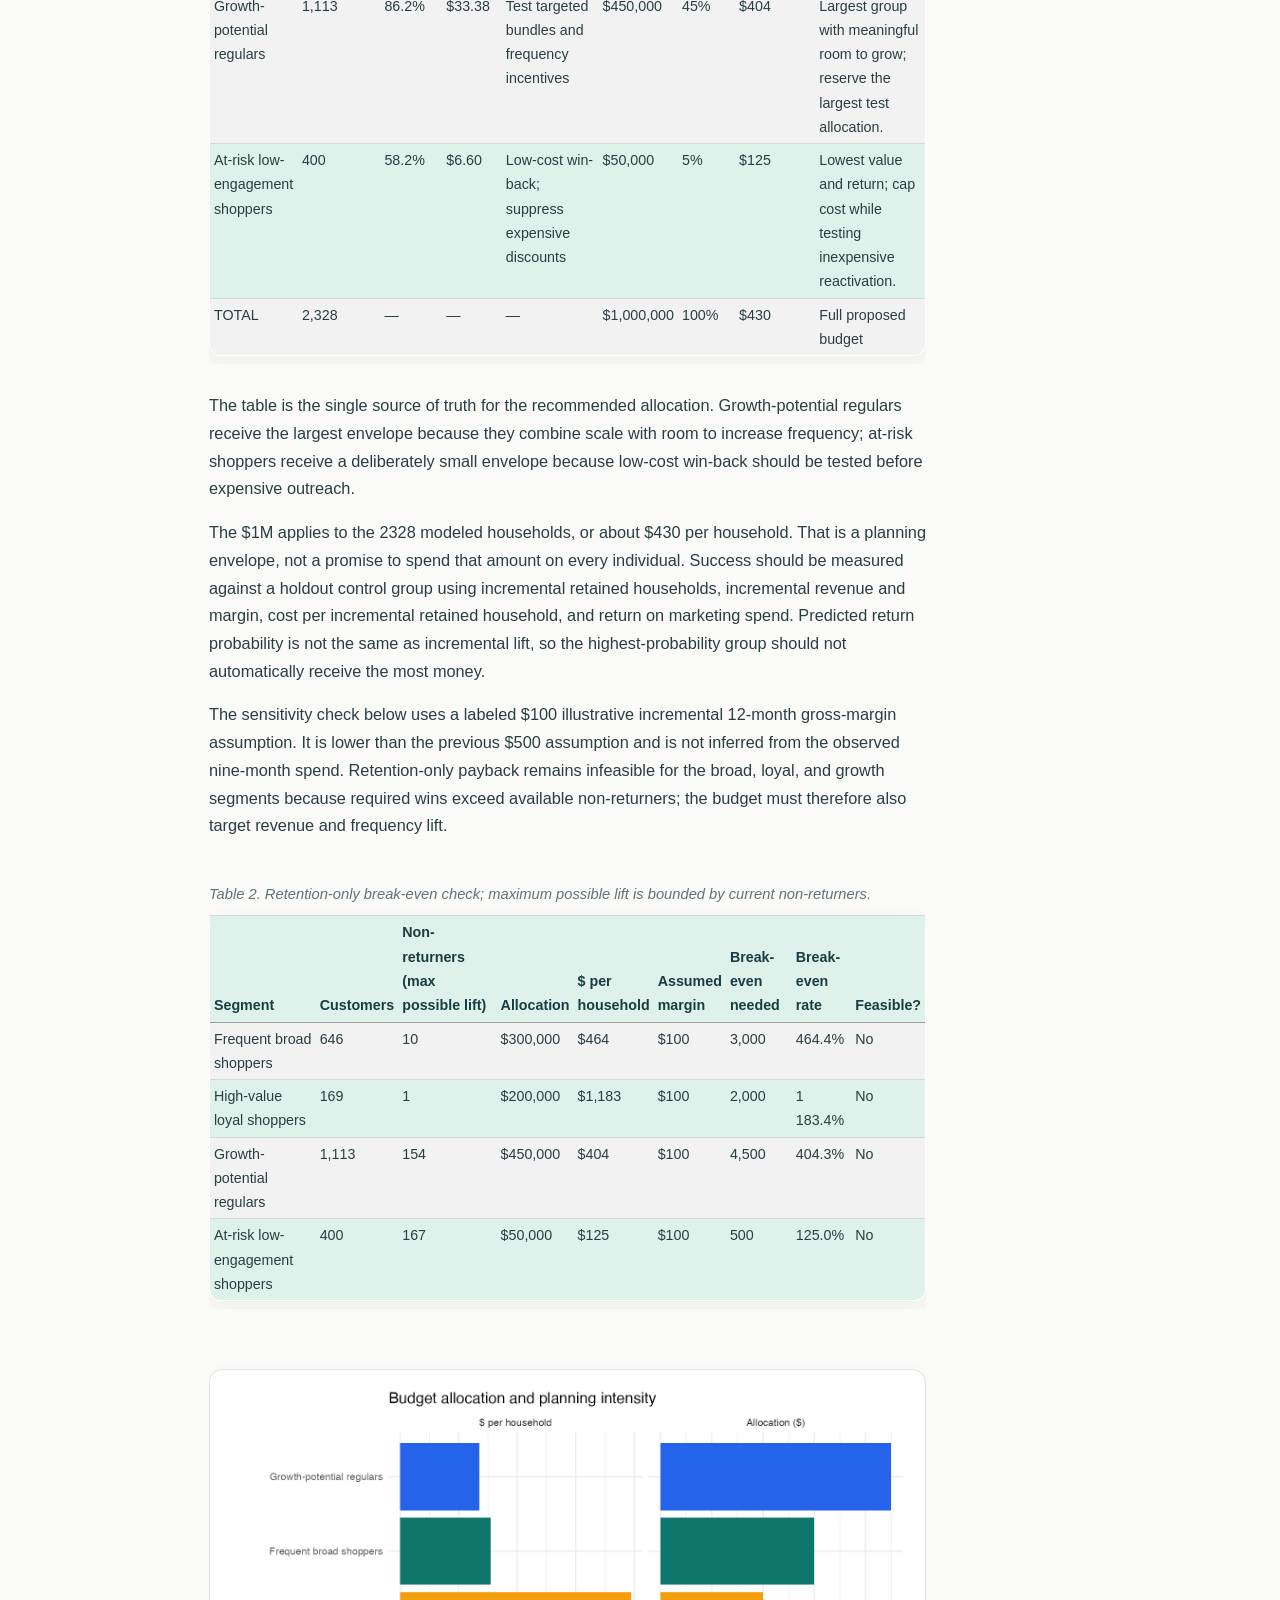
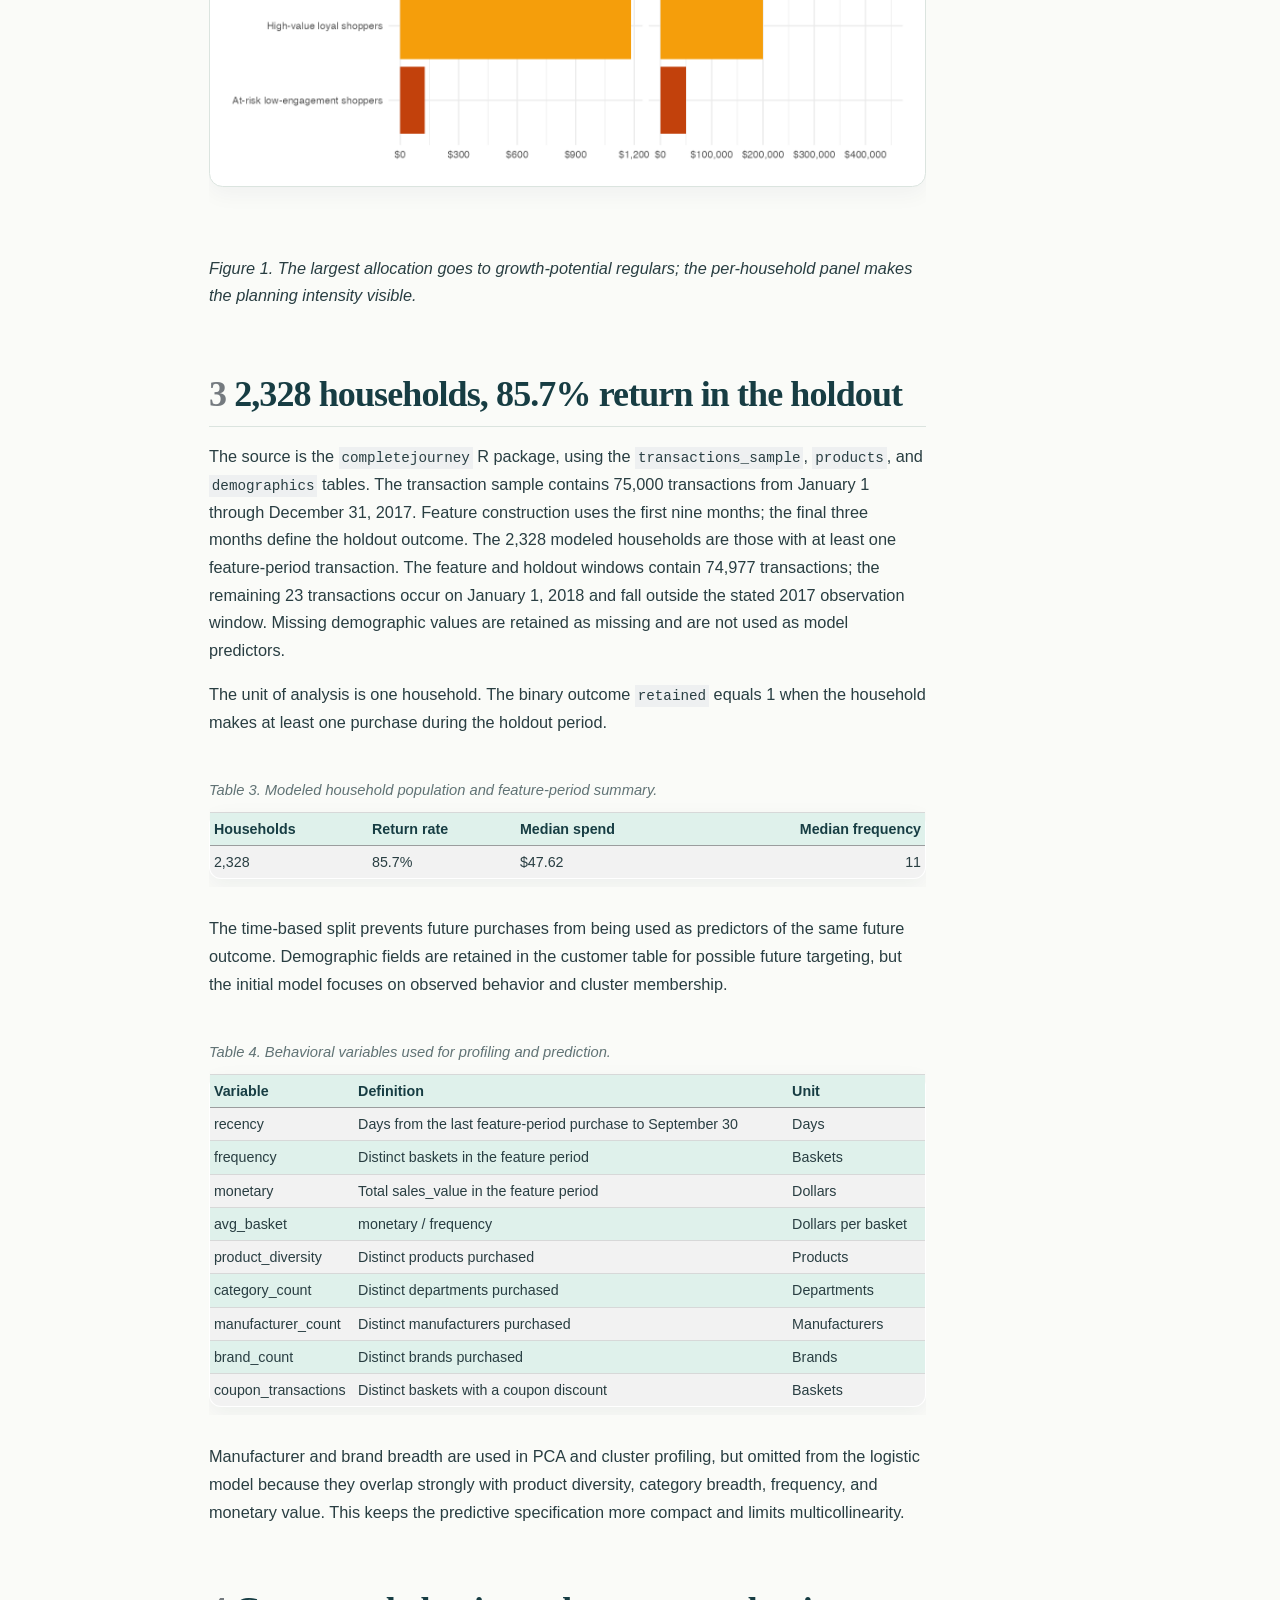
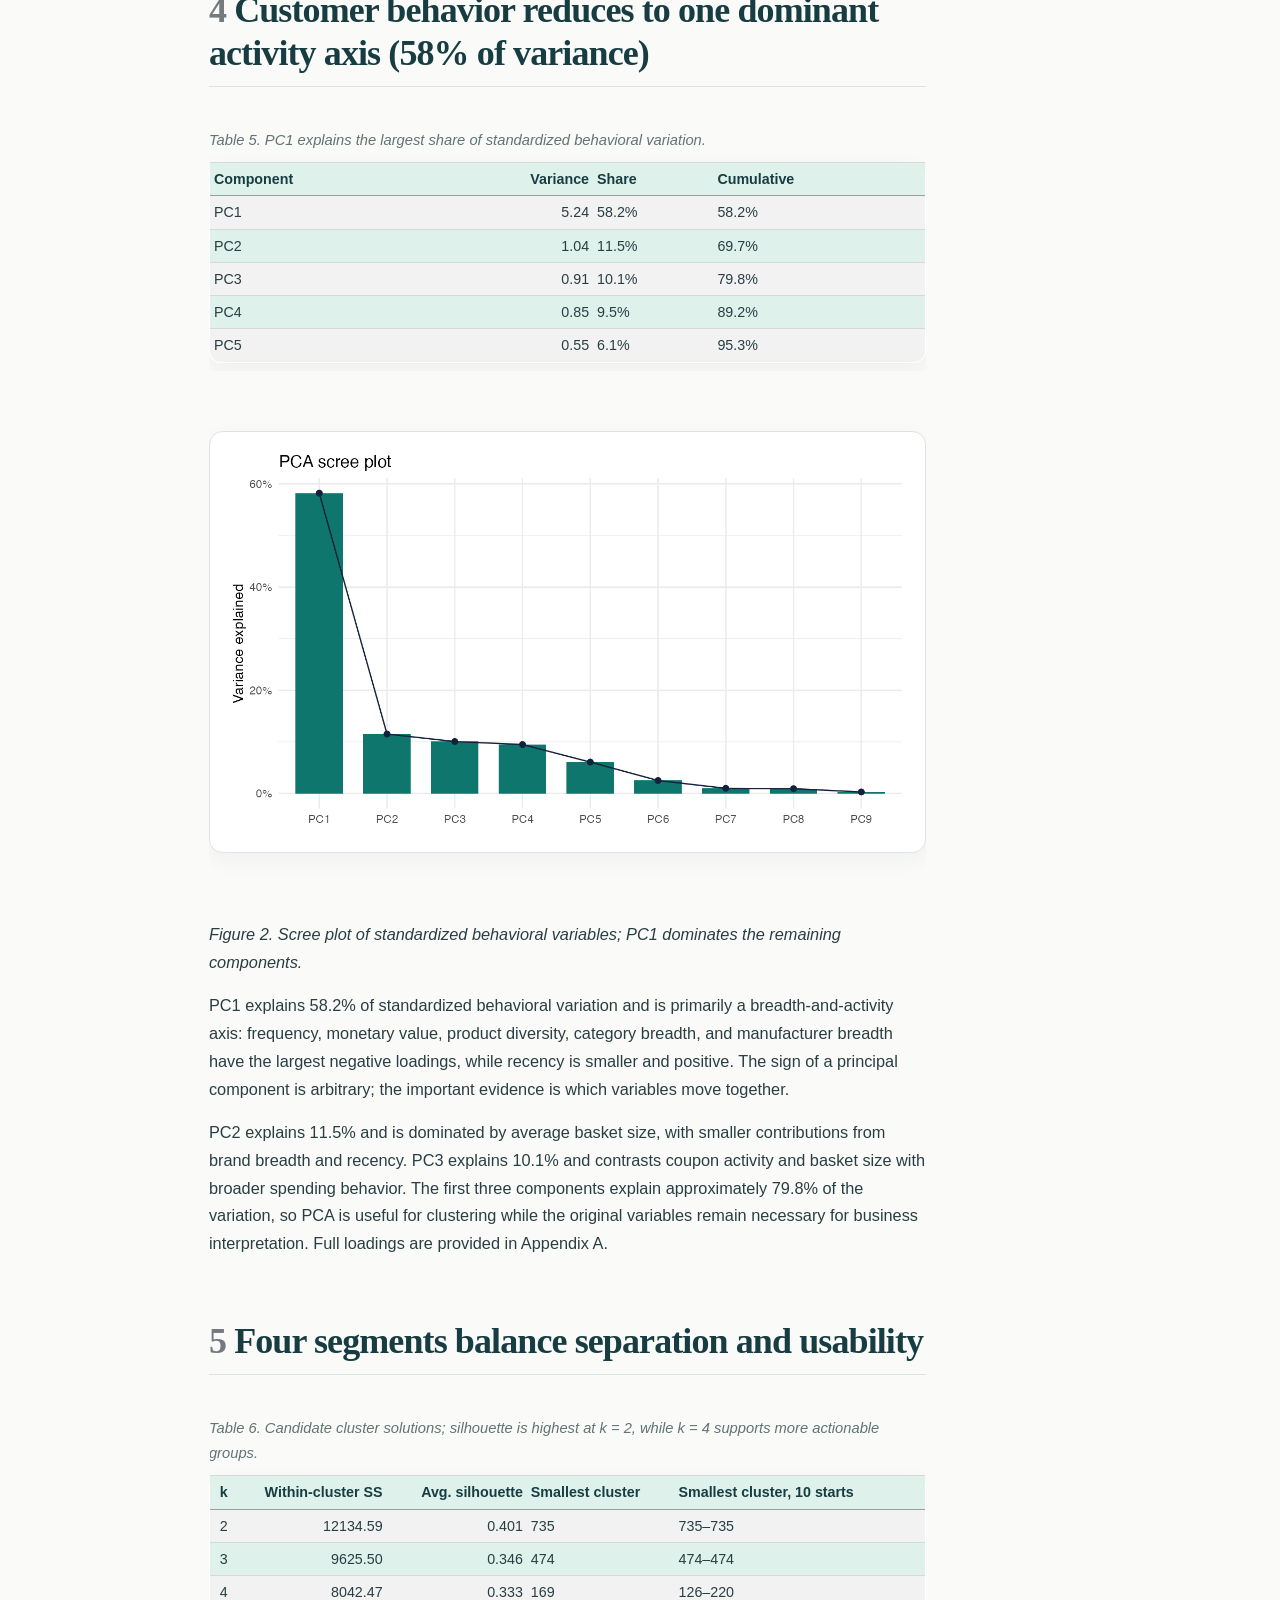
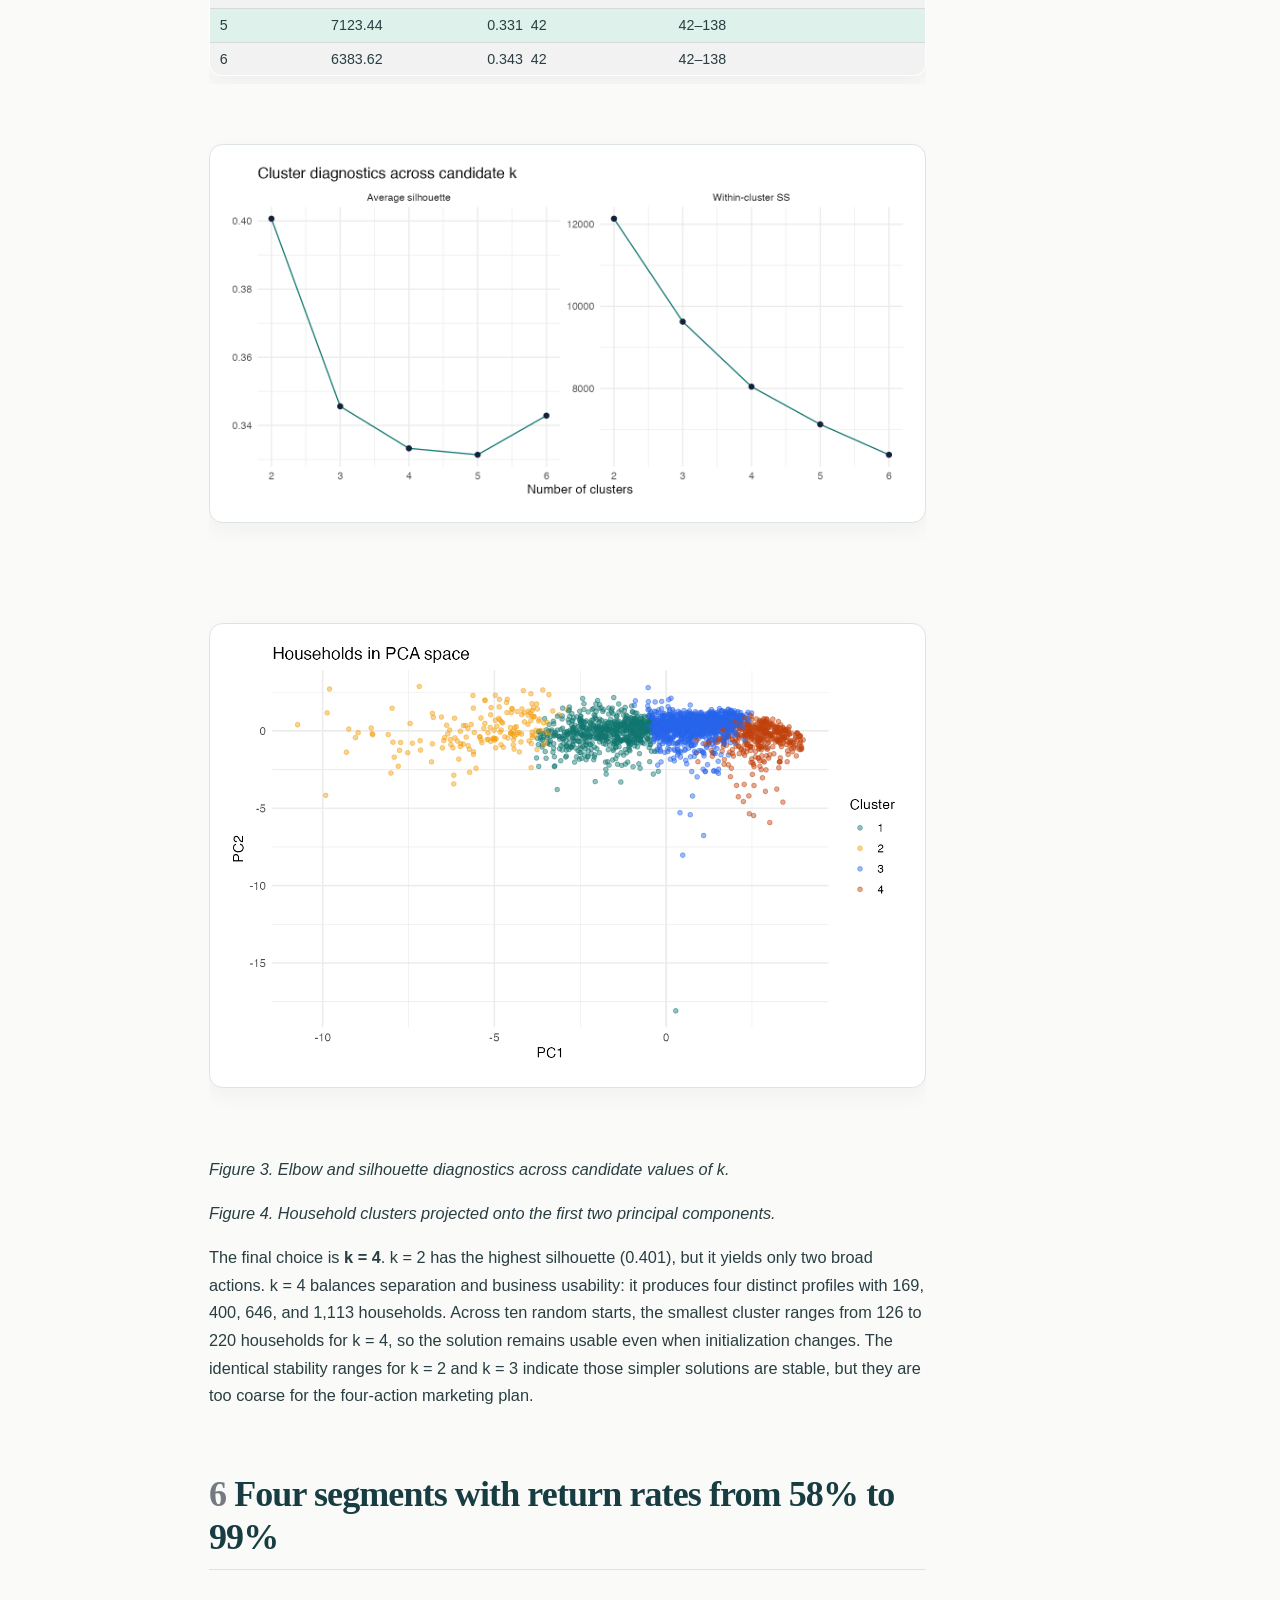
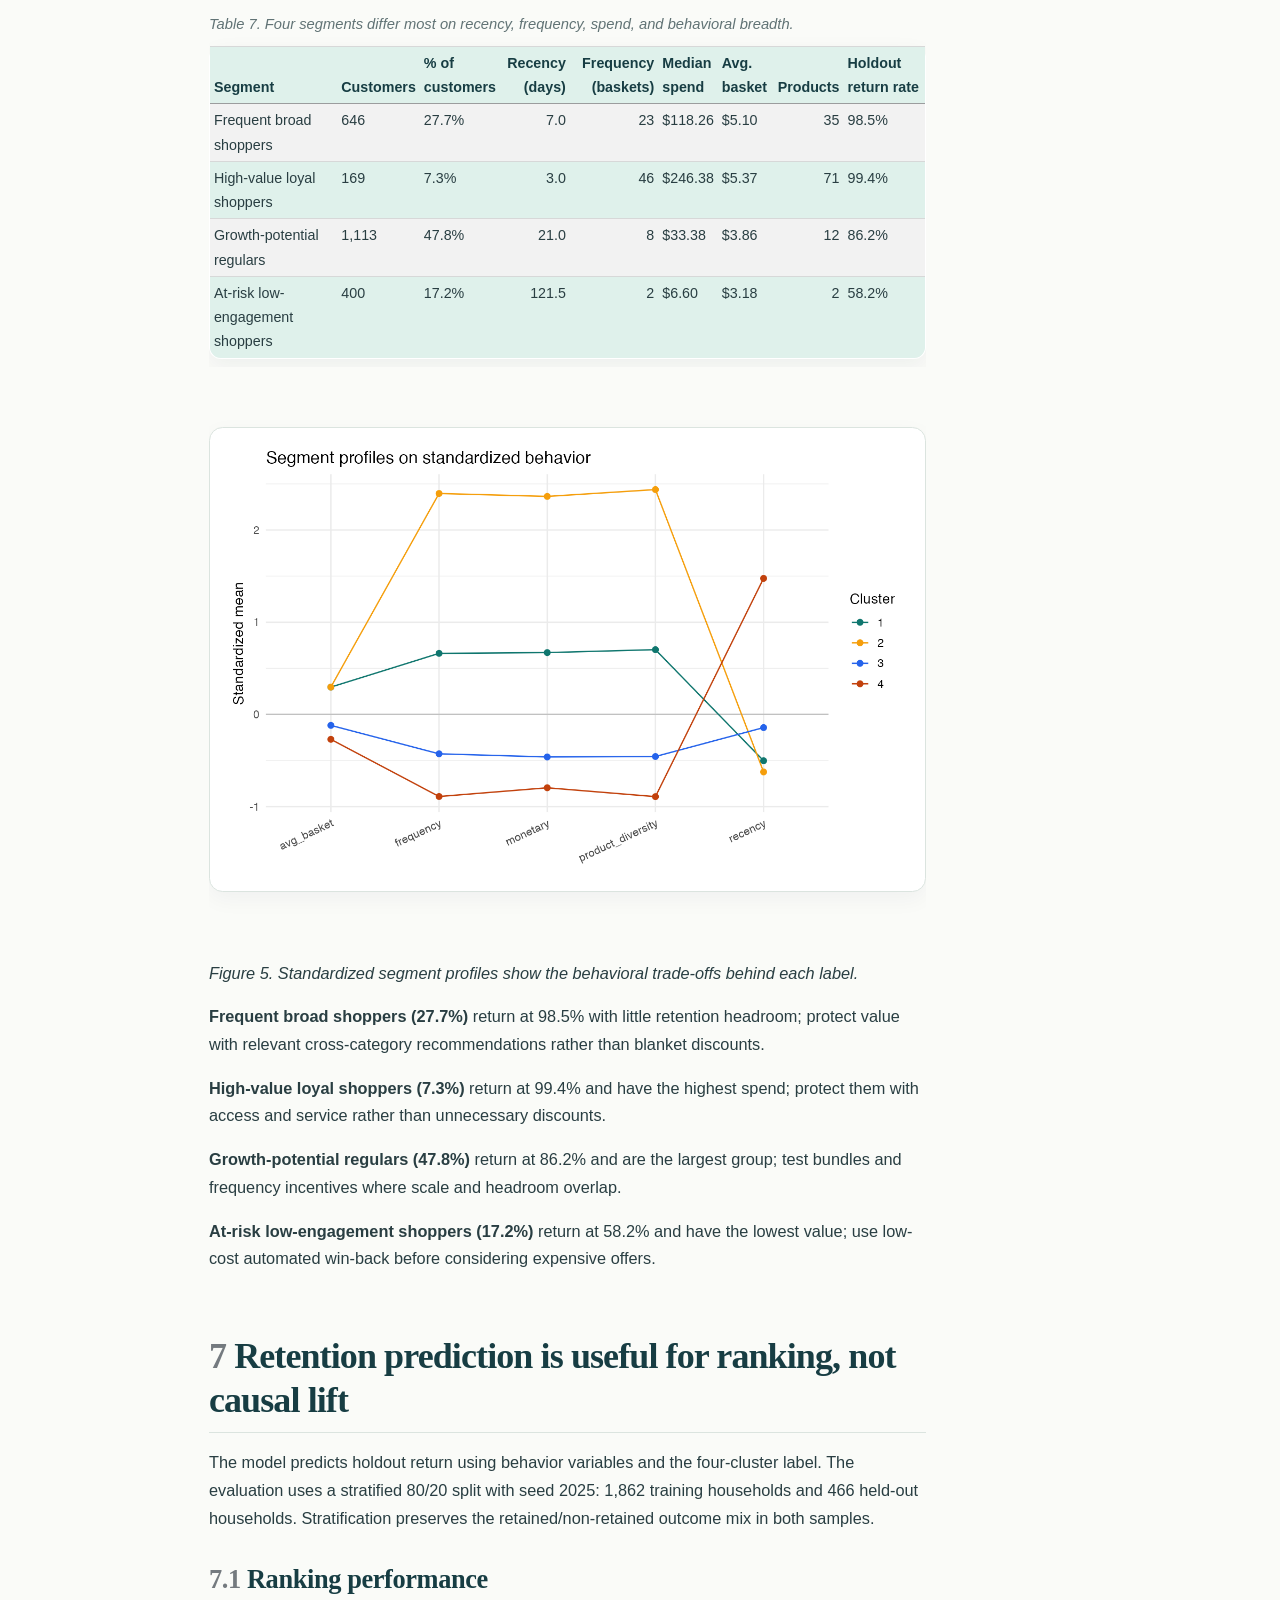
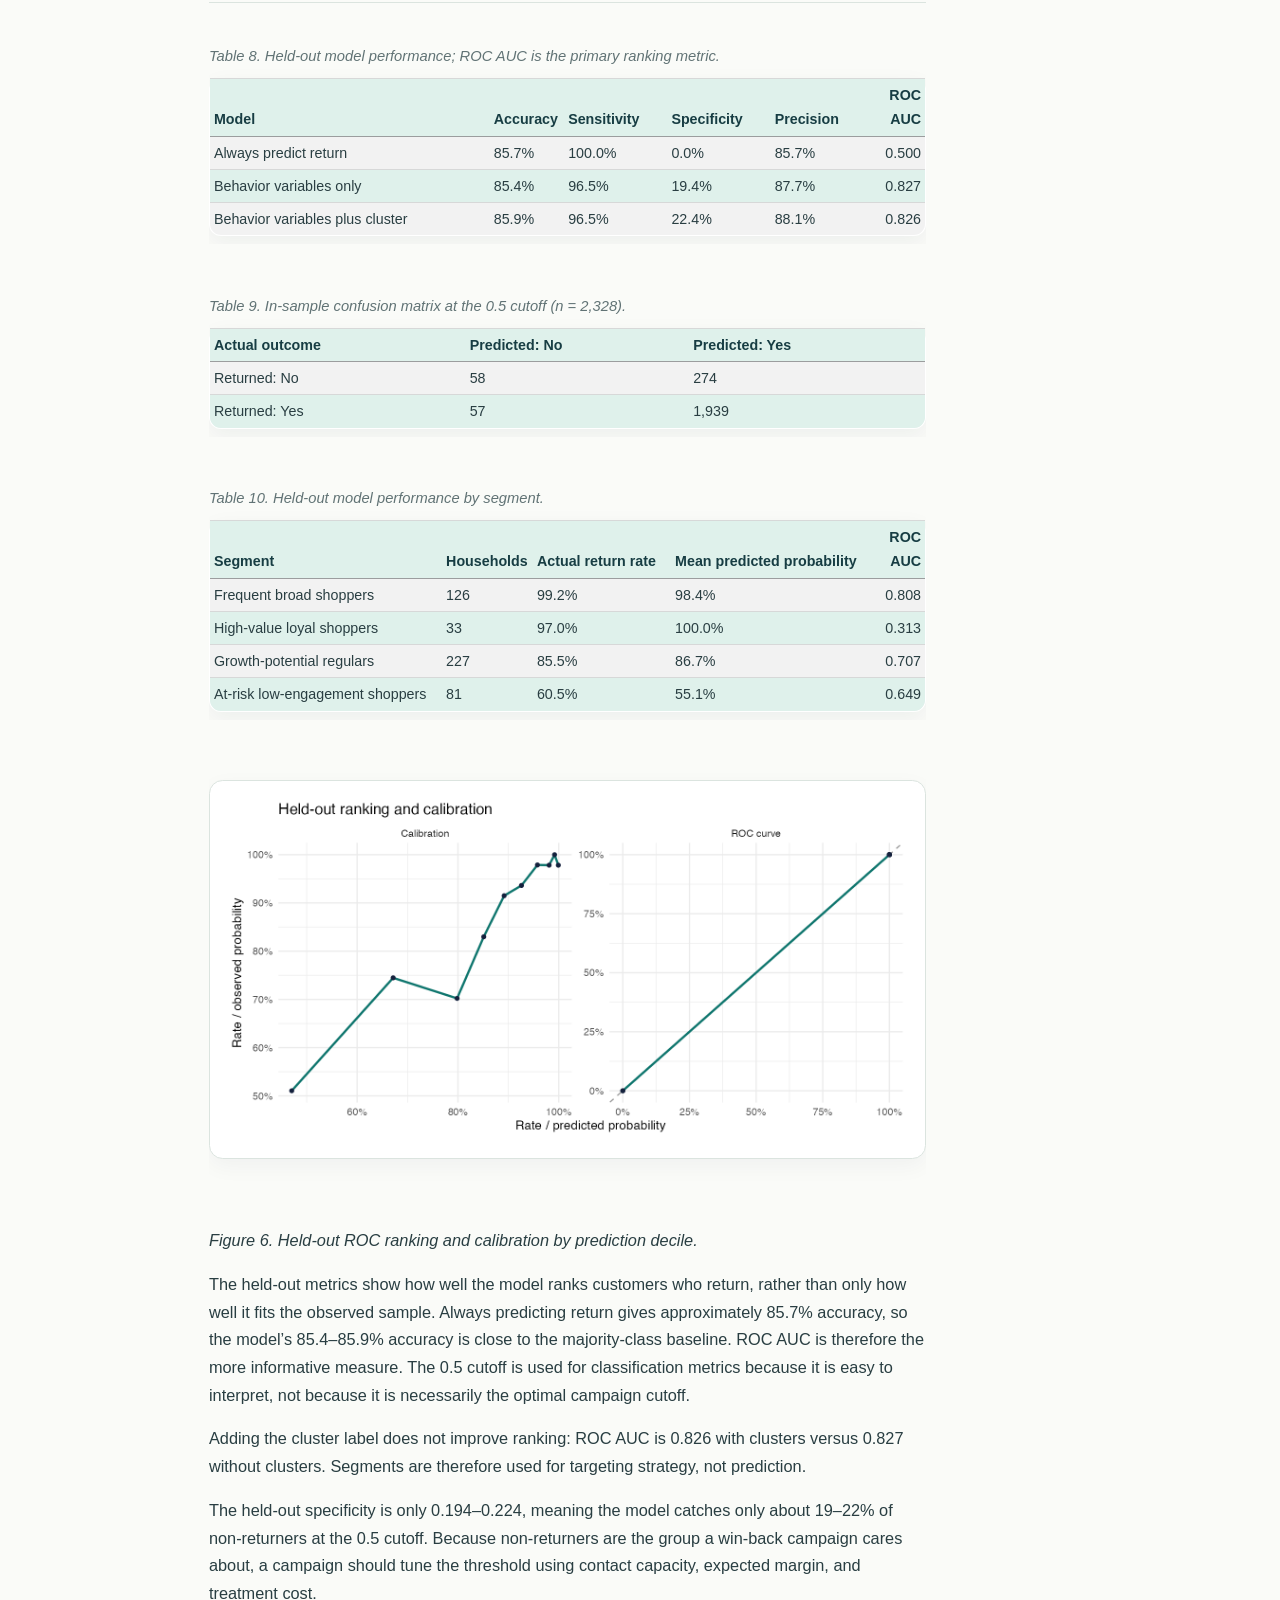
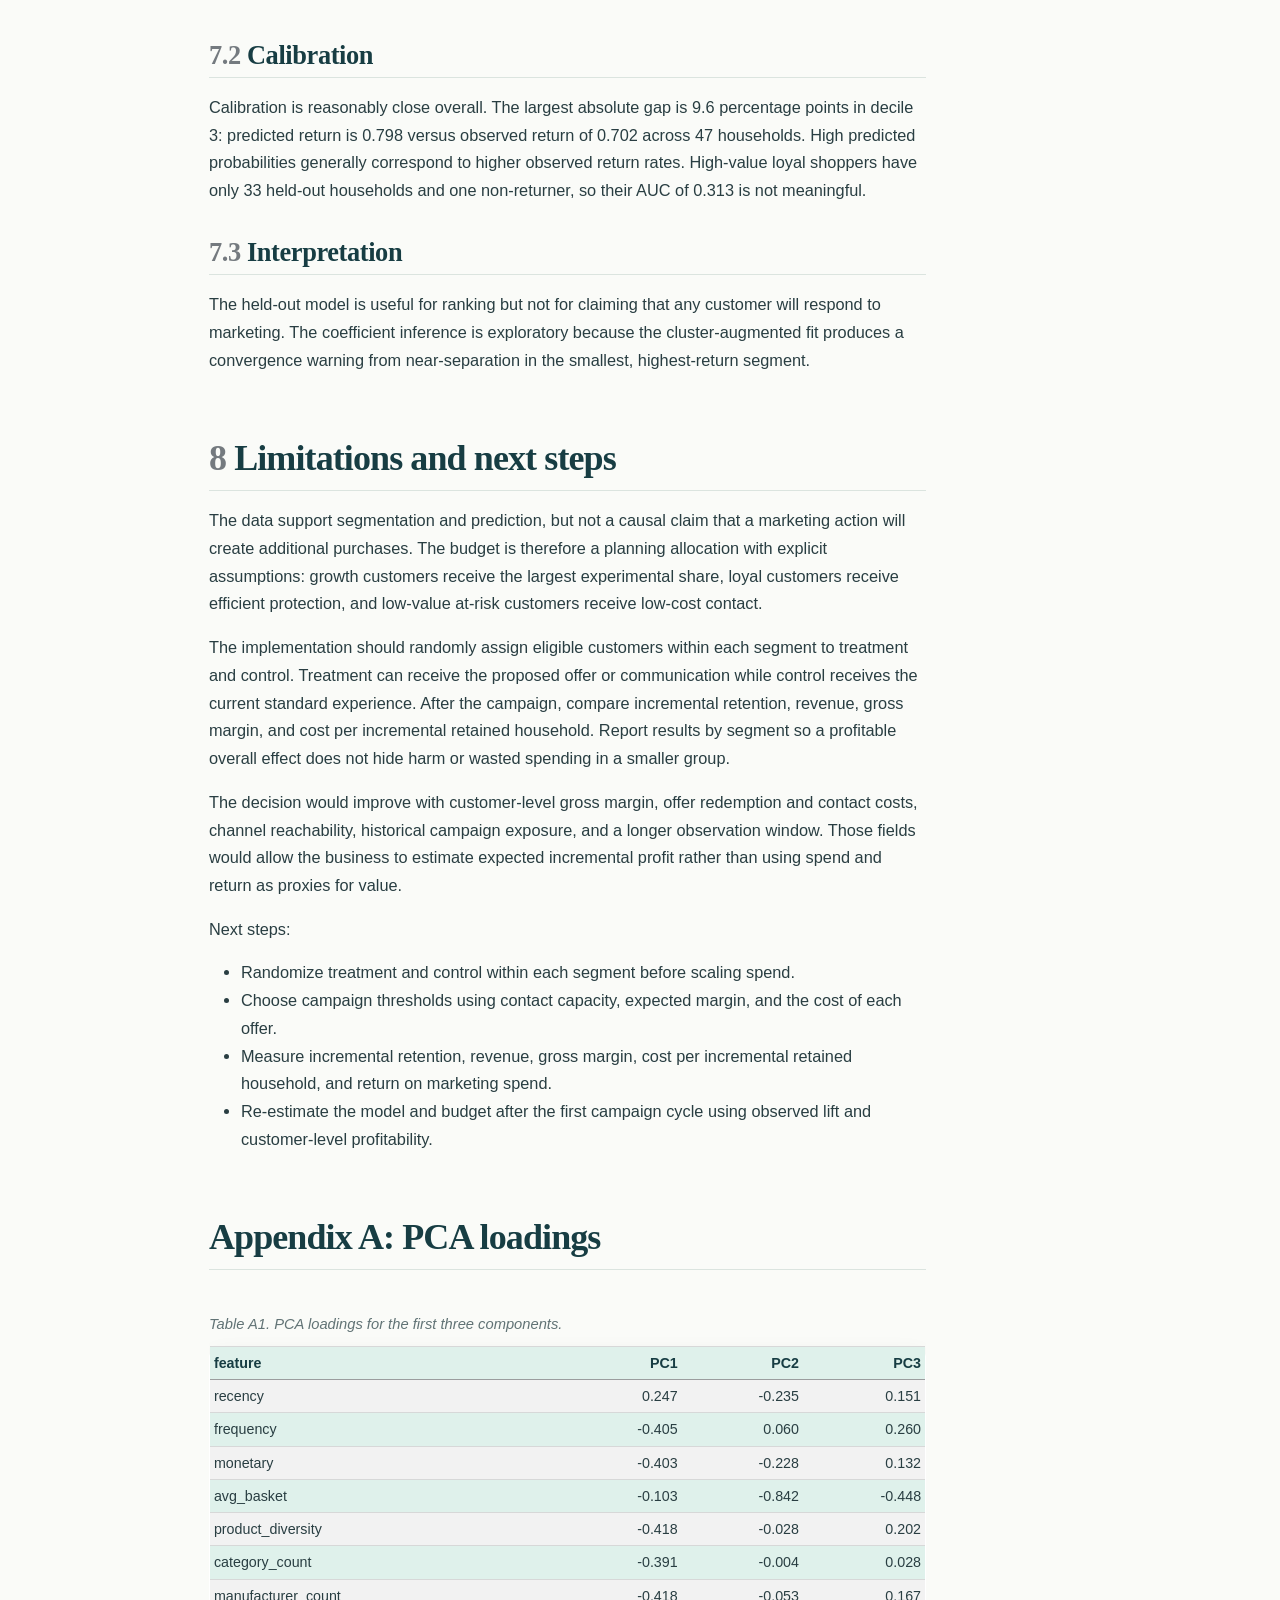
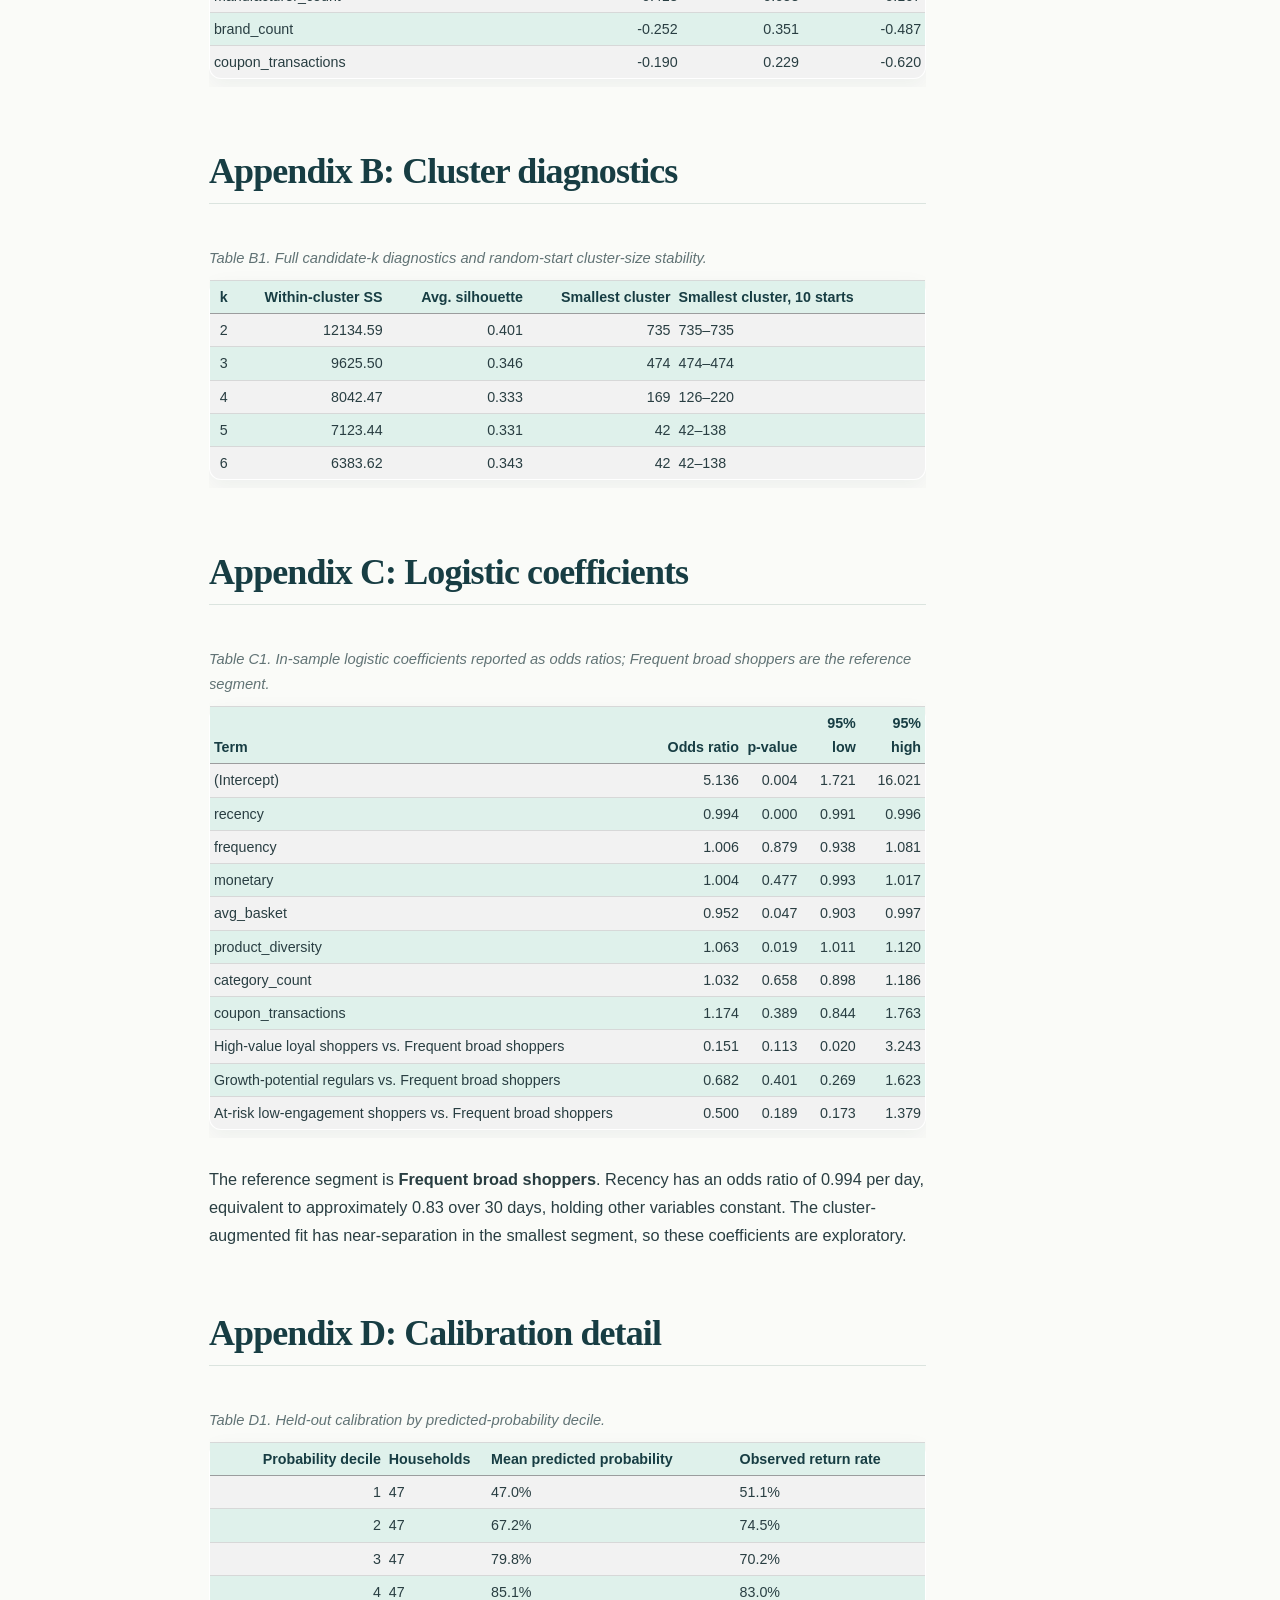
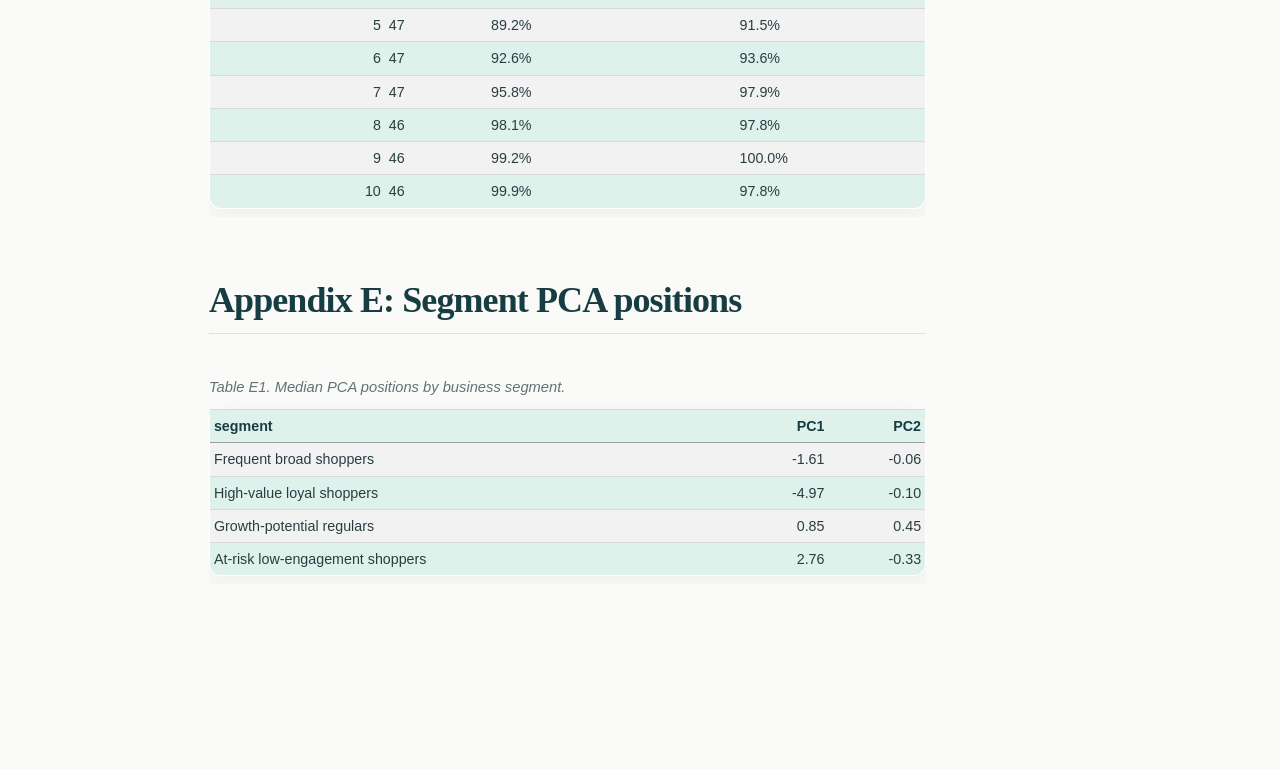
